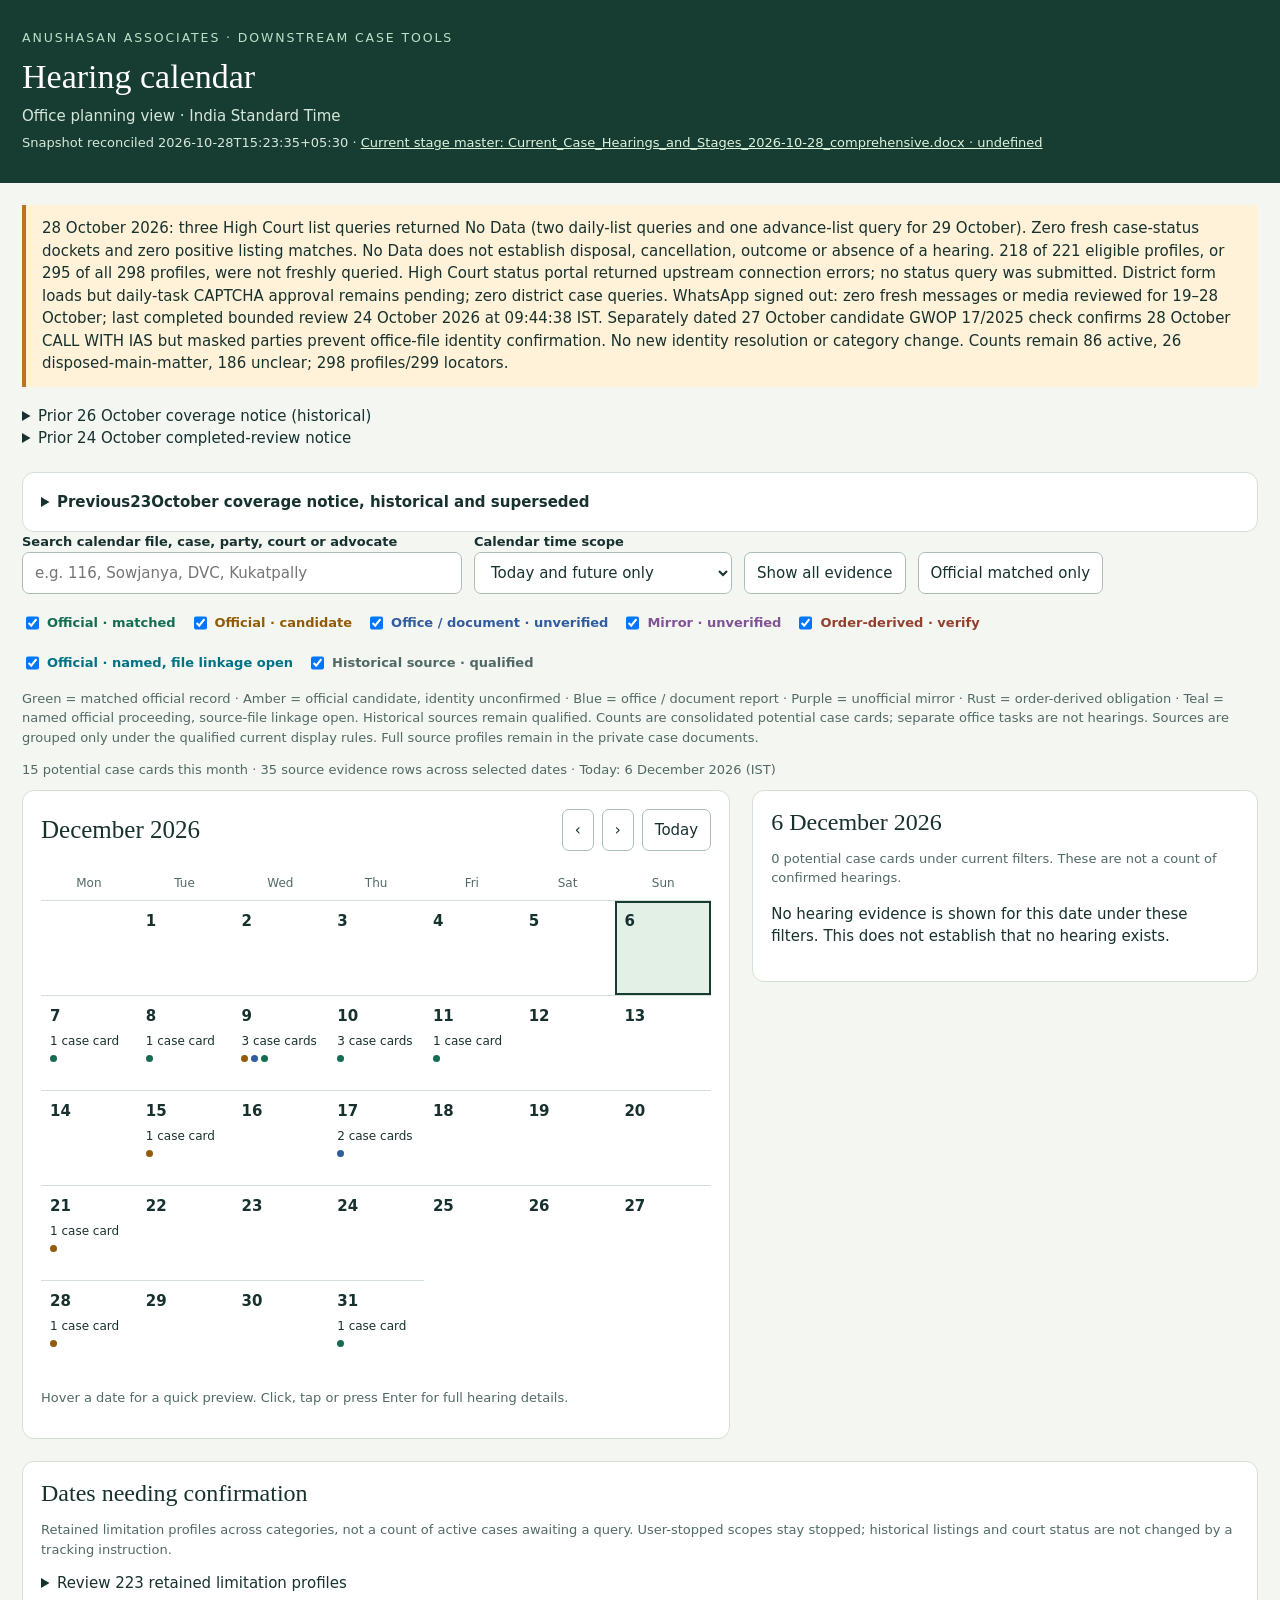
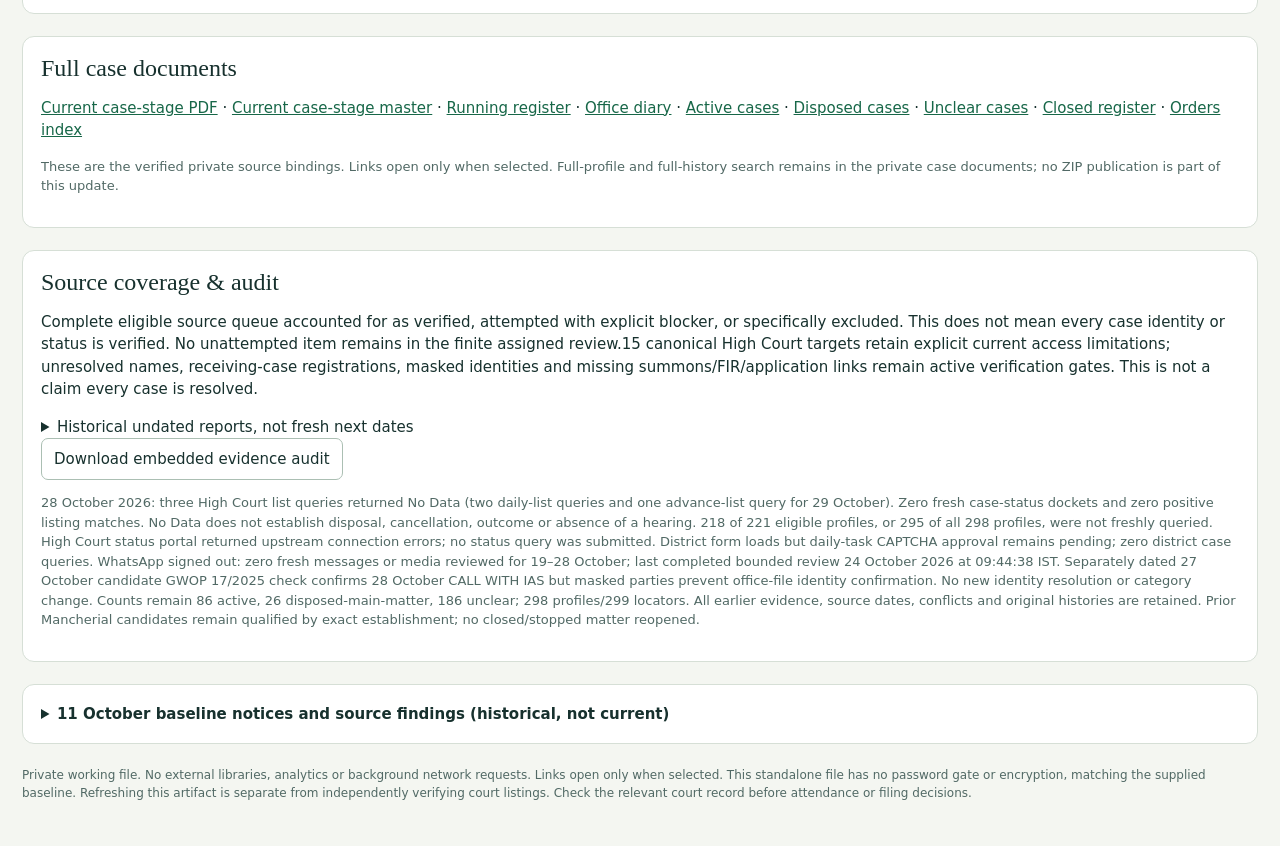
==== Hearing_Calendar_Dashboard.html @ 8695462d "Replace contents with Hearing_Dashboard_Source_2026-10-28_comprehensive_latest_part01-of-06.zip, Hea" ====
<!doctype html><html lang="en"><head><meta charset="utf-8"><meta name="viewport" content="width=device-width,initial-scale=1"><meta http-equiv="Content-Security-Policy" content="default-src 'none'; style-src 'unsafe-inline'; script-src 'unsafe-inline'; img-src data:; connect-src 'none'; base-uri 'none'; form-action 'none'"><title>Hearing calendar · Anushasan Associates</title><style>
:root{color-scheme:light;--ink:#17312e;--muted:#516965;--paper:#f4f6f1;--line:#d6dfd6;--official:#146d52;--candidate:#935b08;--office:#315ca0;--mirror:#805395}*{box-sizing:border-box}body{margin:0;background:var(--paper);color:var(--ink);font:15px/1.5 system-ui,sans-serif}header{padding:26px max(22px,calc((100vw - 1360px)/2));background:#173c32;color:#fff}header small{letter-spacing:.15em;text-transform:uppercase;color:#bce1ca}h1{font:500 34px/1.2 Georgia,serif;margin:8px 0}header p{margin:5px 0;color:#d6e8dc}main{max-width:1404px;margin:auto;padding:22px}a{color:#176748}header a{color:#dcf4de}button,input,select{font:inherit;min-height:42px;border:1px solid #abbfb3;border-radius:7px;background:#fff;color:var(--ink);padding:8px 12px}button{cursor:pointer}button:hover{background:#e8f0e8}button:focus-visible,input:focus-visible,select:focus-visible{outline:3px solid #bd7300;outline-offset:2px}.notice{background:#fff2d9;border-left:4px solid #b7761e;padding:12px 16px;margin-bottom:18px}.toolbar{display:flex;gap:12px;align-items:end;flex-wrap:wrap;margin-bottom:16px}label{display:block;font-size:13px;font-weight:600}input[type=search]{width:min(440px,90vw)}.checks{display:flex;gap:14px;flex-wrap:wrap;margin:12px 0}.checks label{display:flex;align-items:center;gap:5px}.checks input{min-height:20px}.badge{display:inline-block;border-radius:4px;font-size:11px;font-weight:700;padding:2px 6px;background:#edf1ed;color:var(--muted)}.official{color:var(--official)}.candidate{color:var(--candidate)}.office{color:var(--office)}.mirror{color:var(--mirror)}.order{color:#93412e}.named{color:#007285}.layout{display:grid;grid-template-columns:minmax(0,1.4fr) minmax(320px,1fr);gap:22px;align-items:start}.calendar,.details,.listpanel{background:#fff;border:1px solid var(--line);border-radius:12px;padding:18px}.monthnav{display:flex;gap:8px;align-items:center;margin-bottom:15px}.monthnav h2{font:500 25px Georgia,serif;margin:0;flex:1}.week,.grid{display:grid;grid-template-columns:repeat(7,minmax(0,1fr))}.week span{text-align:center;color:var(--muted);font-size:12px;padding:8px}.day{border:0;border-top:1px solid var(--line);border-radius:0;min-height:95px;text-align:left;padding:9px;display:flex;flex-direction:column;gap:5px;align-items:start;position:relative}.day .count{font-size:12px}.day.today{box-shadow:inset 0 0 0 2px #173c32}.day.selected{background:#e2f0e6}.dots{display:flex;gap:3px}.dot{width:7px;height:7px;border-radius:50%;background:currentColor}.empty{border-top:1px solid var(--line)}.hint,.muted{color:var(--muted);font-size:13px}.event{border-top:1px solid var(--line);padding:16px 0;overflow-wrap:anywhere}.event h3{font-size:16px;margin:6px 0}.event p{margin:5px 0}.event dl{margin:8px 0;font-size:13px}.event dt{font-weight:700;margin-top:8px}.event dd{margin-left:0}.event details{font-size:12px;margin-top:8px}.event .warning{color:#875215;font-size:12px}.details h2,.listpanel h2{font:500 24px Georgia,serif;margin:0 0 7px}.summary{margin:10px 0;color:var(--muted);font-size:13px}.listpanel{margin-top:22px}.results{display:grid;grid-template-columns:repeat(auto-fit,minmax(270px,1fr));gap:18px}.result{border-top:1px solid var(--line);padding:12px 0;overflow-wrap:anywhere}.result h3{font-size:15px;margin:0 0 5px}footer{color:var(--muted);font-size:12px;margin:22px 0}#tooltip{position:fixed;z-index:100;background:#183d34;color:white;max-width:min(380px,90vw);padding:12px 15px;border-radius:8px;box-shadow:0 6px 24px #0003;font-size:13px;pointer-events:none}#tooltip strong{display:block;margin-bottom:5px}#tooltip p{margin:5px 0}.tabrow{display:flex;gap:10px;margin:18px 0}.tabrow button[aria-pressed=true]{background:#173c32;color:white} [hidden]{display:none!important}@media(max-width:850px){.layout{grid-template-columns:1fr}.details{min-height:130px}}@media(max-width:480px){main{padding:12px}header{padding:20px}.calendar{padding:10px}.monthnav{flex-wrap:wrap}.monthnav h2{font-size:22px;min-width:130px}.day{min-height:76px;padding:7px 4px}.day .count{font-size:10px}h1{font-size:28px}.toolbar>*{max-width:100%}}@media print{button,.toolbar,.checks,.tabrow{display:none}.layout{display:block}#tooltip{display:none}header{color:#000;background:#fff}.details{break-inside:avoid}}

.raw-record{white-space:pre-wrap;overflow-wrap:anywhere;font:12px/1.5 ui-monospace,monospace}.task-heading{margin-top:22px!important}.office-task{border-left:3px solid #315ca0;padding-left:12px}.historical_source{color:#516965}details.listpanel>summary{cursor:pointer;font-weight:600}</style></head><body><header><small>Anushasan Associates · downstream case tools</small><h1>Hearing calendar</h1><p>Office planning view · India Standard Time</p><p style="font-size:13px">Snapshot reconciled <span id="generated"></span> · <a id="masterStatus" href="https://docs.google.com/document/d/12gLPzC3YhW_jkAGLErHB6H-xlUi0un9g/edit?usp=drivesdk&ouid=114145581713538354167&rtpof=true&sd=true" target="_blank" rel="noopener"></a></p></header><main><div class="notice">28 October 2026: three High Court list queries returned No Data (two daily-list queries and one advance-list query for 29 October). Zero fresh case-status dockets and zero positive listing matches. No Data does not establish disposal, cancellation, outcome or absence of a hearing. 218 of 221 eligible profiles, or 295 of all 298 profiles, were not freshly queried. High Court status portal returned upstream connection errors; no status query was submitted. District form loads but daily-task CAPTCHA approval remains pending; zero district case queries. WhatsApp signed out: zero fresh messages or media reviewed for 19–28 October; last completed bounded review 24 October 2026 at 09:44:38 IST. Separately dated 27 October candidate GWOP 17/2025 check confirms 28 October CALL WITH IAS but masked parties prevent office-file identity confirmation. No new identity resolution or category change. Counts remain 86 active, 26 disposed-main-matter, 186 unclear; 298 profiles/299 locators.</div><details><summary>Prior 26 October coverage notice (historical)</summary><div class="notice">26 October 2026: three exact High Court daily cause-list profile queries; one matched listing (File 290, WP 14632/2025, Court No. 6, Serial 53, after adjourned motion list) and two No Data responses (Files 276/277). Zero fresh case-status dockets; No Data does not establish disposal or no future listing. 218 of 221 eligible profiles, or 295 of all 298 profiles, were not freshly queried. District search loaded but CAPTCHA approval is pending; zero district case queries. WhatsApp signed out: zero fresh messages or attachments reviewed for 17–26 October; last completed review 24 October 2026, 09:44:38 IST, with source UI timezone unverified. Two separately dated 25 October district findings imported: File 48 next 17 November FOR ARGUMENTS; File 108 next 2 November CALL WITH MPs, masked candidate association and conflicting office purpose preserved. Counts remain 86 active, 26 disposed-main-matter and 186 unclear / 298 profiles / 299 locators, plus OS 640/2026 separately unassigned. No new disposal or reclassification.</div></details><details><summary>Prior 24 October completed-review notice</summary><div class="notice"><strong>Latest bounded refresh: 24 October 2026, 09:44:38 IST.</strong> Both WhatsApp groups were reviewed for 15–24 October, including 30 images, one GIF and a two-page PDF. Source UI timestamps remain unverified; the review time is IST. Twenty-five High Court dockets were freshly checked, touching 27 source profiles; 271 of 298 profiles were not freshly checked. District and Andhra Pradesh access failed. Counts remain 86 active, 26 disposed-main-matter and 186 unclear register profiles, plus one unassigned office-reported proceeding. Prior24–25October calendar notes are historical; today26October includes one freshly matched daily-list entry plus retained qualified potential sources. Downloaded copies do not update themselves.</div></details><details class="listpanel"><summary>Previous23October coverage notice, historical and superseded</summary><div class="notice"><strong>Latest bounded refresh: 23 October 2026.</strong> 23 October 2026: eight official docket queries succeeded across five source profiles: six matched dockets and two name-conflict candidates. All eight retained 23 October listings are unchanged. Of 221 eligible tracking profiles, 5 were freshly queried and 216 were not. The separate 01:06 IST direct check of File 108 is imported evidence: MC121/2023 now lists 2 November 2026, CALL WITH MPs; masked court parties do not resolve the office identity. No category changes: 86 active, 26 disposed and 186 unclear across 298 profiles / 299 locators. 23 October 2026: WhatsApp was signed out at 07:06 IST. Neither authorized group could be reviewed across 14–23 October: zero fresh texts, images or PDFs. No silence, overlap or no-change conclusion is certified. Working diary unchanged. Last complete review: 18 October 2026 at 17:19:24 IST; 20 October partial review retained 20 of 25 images and 2 PDFs, with five 17 October album images unavailable. Source UI timezone remains unverified. Today: eight docket proceedings, with two candidate identities, plus any separately labeled office tasks. No24October listing was found in retained sources; absence does not establish no hearing. Downloaded copies do not update themselves.</div></details><div class="toolbar"><div><label for="search">Search calendar file, case, party, court or advocate</label><input id="search" type="search" placeholder="e.g. 116, Sowjanya, DVC, Kukatpally"></div><div><label for="scope">Calendar time scope</label><select id="scope"><option value="future">Today and future only</option><option value="all">Include past snapshot dates</option></select></div><button id="all">Show all evidence</button><button id="verified">Official matched only</button></div>
<div class="checks" id="checks"></div><p class="hint">Green = matched official record · Amber = official candidate, identity unconfirmed · Blue = office / document report · Purple = unofficial mirror · Rust = order-derived obligation · Teal = named official proceeding, source-file linkage open. Historical sources remain qualified. Counts are consolidated potential case cards; separate office tasks are not hearings. Sources are grouped only under the qualified current display rules. Full source profiles remain in the private case documents.</p>
<div class="summary" id="summary" aria-live="polite"></div>
<div class="layout"><section class="calendar" aria-label="Hearing month calendar"><div class="monthnav"><h2 id="month"></h2><button id="prev" aria-label="Previous month">‹</button><button id="next" aria-label="Next month">›</button><button id="today">Today</button></div><div class="week" aria-hidden="true"><span>Mon</span><span>Tue</span><span>Wed</span><span>Thu</span><span>Fri</span><span>Sat</span><span>Sun</span></div><div class="grid" id="grid"></div><p class="hint">Hover a date for a quick preview. Click, tap or press Enter for full hearing details.</p></section><section class="details" id="details" aria-live="polite"></section></div>
<section class="listpanel"><h2>Dates needing confirmation</h2><p class="hint">Retained limitation profiles across categories, not a count of active cases awaiting a query. User-stopped scopes stay stopped; historical listings and court status are not changed by a tracking instruction.</p><details><summary id="unresolvedSummary"></summary><div class="results" id="unresolved"></div></details></section><section class="listpanel"><h2>Full case documents</h2><p><a href="https://drive.google.com/file/d/1ET99ica5RYVhZOXWv3D7YHo9pROYxOAk/view" target="_blank" rel="noopener noreferrer">Current case-stage PDF</a> · <a href="https://drive.google.com/file/d/1KIsx-esN5L_P4JXZj9InT4WDfApkwZvB/view" target="_blank" rel="noopener noreferrer">Current case-stage master</a> · <a href="https://drive.google.com/file/d/199eR1h0RY1TMqI-SAPXkW9bQ6CRDrpUp/view" target="_blank" rel="noopener noreferrer">Running register</a> · <a href="https://docs.google.com/document/d/1D7lDO33jWv_pR8x2A3Eg_8NFdSDT0nnd/edit?usp=drivesdk&amp;ouid=114145581713538354167&amp;rtpof=true&amp;sd=true" target="_blank" rel="noopener noreferrer">Office diary</a> · <a href="https://drive.google.com/file/d/1pBBQl5RJcLZqfVnL9_baOc22gJYMPVqu/view" target="_blank" rel="noopener noreferrer">Active cases</a> · <a href="https://drive.google.com/file/d/1UiCyI06VtK-hYQim2q5dyuUiPJzoeGBf/view" target="_blank" rel="noopener noreferrer">Disposed cases</a> · <a href="https://drive.google.com/file/d/1SF0HF6jc0kvZV3wvQRK7ZZNMiQCao4UB/view" target="_blank" rel="noopener noreferrer">Unclear cases</a> · <a href="https://drive.google.com/file/d/1BruuKPpHyigORpOwJnBhBwAtmg58nrzG/view" target="_blank" rel="noopener noreferrer">Closed register</a> · <a href="https://docs.google.com/document/d/1bLJgJUxeLFw9Qlv18-vo5wT8lNRYNc9t/edit" target="_blank" rel="noopener noreferrer">Orders index</a></p><p class="hint">These are the verified private source bindings. Links open only when selected. Full-profile and full-history search remains in the private case documents; no ZIP publication is part of this update.</p></section><section class="listpanel"><h2>Source coverage &amp; audit</h2><p id="coverage"></p><details><summary>Historical undated reports, not fresh next dates</summary><div id="undatedReports"></div></details><button id="audit">Download embedded evidence audit</button><p class="hint" id="additionalAudit"></p></section><details class="listpanel"><summary>11 October baseline notices and source findings (historical, not current)</summary><p class="notice">Everything inside this section is retained 11 October baseline material. Its category counts, source links, status statements and future dates are historical. Use the current notice and source bindings above for this refresh.</p>
<div class="notice"><strong>Manual reconciliation: 11 October 2026.</strong> Recovered WhatsApp review covers 2–11 October through separate partial-day checkpoints: 30 legal or office-context records, 27 images and all 46 PDF pages. All 35 tentative diary records are attributed; pencil marks do not establish attendance. 17 distinct CNRs and 17 source profiles were checked across the 11 October batches; 281 of 298 profiles were not freshly queried. File 251, CC 454/2025, is newly identified, with 12 October APPEARANCE OF ACCUSED. File 150’s official portal remains stale at 9 October while office evidence reports 14 October. File 273’s official 5 November EX-PARTE EVIDENCE conflicts with office 16 October Orders/Judgment. The masked file 230 candidate’s 9 December date remains separate from office 14 October. File 146 retains the official counter-forfeiture direction. No granted transfer, stay or closure is inferred from pleadings. The bundle is TRCMP 339/2026 despite filename 331. Current categories: 79 active, 22 disposed-main-matter and 197 unclear/follow-up. File 251 is newly identified from the named official record. Counts represent source evidence, not unique hearings. Downloaded copies do not update themselves.</div><details><summary>Earlier 11 October snapshot notice (historical)</summary><div class="notice"><strong>Latest refresh: 11 October 2026.</strong> 11 October 2026: seven live official case checks returned case records (files73B,176,278,288,81,270,237); no new file identity established by these seven checks. Four Monday candidate listings remain12October. October10 findings for129,134,194 integrated separately. File134 named-main-disposal linkage resolved from October10 official evidence; full profile moves to disposed category. WhatsApp is logged out; no fresh diary coverage. Current categories: 78 active, 22 disposed-main-matter and 198 unclear/follow-up; 298 source profiles, 299 file locators. Downloaded copies do not update themselves.</div></details><details><summary>Prior dated refresh notice</summary><div class="notice"><strong>Latest refresh: 10 October 2026.</strong> WhatsApp was checked in the cloud browser on 10 October 2026 at 08:01:45 IST and showed Scan to log in. Zero messages or media reviewed from either group in the 1–10 October window; no overlap or silence confirmed. Working diary preserved. Six official proceeding records were retrieved between 08:02 and 08:05 IST for source profiles 176, 278, 73B, 288, 81 and 270. TRCMP 339/2026 was separately attempted twice and blocked by Invalid CAPTCHA; no official result obtained. Six of 298 profiles checked; 292 unqueried. No new identity resolution or classification change. DVC 26/2026 update comes from the independently verified 9 October 20:04 IST check, not a fresh 10 October check. All six retrieved proceedings retain candidate qualification for their office-file links. Dated additions: October 9 evening official DVC 26/2026 next date 3 December 2026, FILING COUNTER; separately documented TRCMP 339/2026 on October 16, not officially confirmed and without a firm office-file locator. All 268 preceding calendar evidence entries, all 298 profiles / 299 file locators, 30 saved office reconciliation rows, undated reports and source identity qualifications are retained. Old October 9 DVC next-date entries are superseded and historical. Earlier dated coverage is retained in the audit and historical notice below. <strong>Current stage master: published and readback verified.</strong> This dated snapshot is not a live feed. Downloaded copies do not update themselves.</div></details><details class="historical-notices"><summary>Earlier dated snapshot notices (historical context)</summary><div class="notice"><strong>Latest refresh: 9 October 2026.</strong> 9 October2026 morning review. WhatsApp cloud session loaded to Scan to log in at06:59 IST; zero messages or media reviewed from either group for bounded30 September–9 October window. No overlap or silence verified. Last complete main checkpoint3 October07:13:19IST, CA3 October07:13:04IST. Later partial/document-reported evidence retained as dated sources; no fresh continuous coverage. Run-day coverage unavailable, never full-day. All existing outside-window limitations preserved, no backfill. Authoritative diary remains unchanged. Seven imminent source profiles/7 CNR proceedings freshly read today: five named matched proceedings (including stale appeal), two candidate register links;291 of298 profiles not freshly queried today. No identity reclassification, register transfer, or whole-file closure. Three separate October8 official research attempts covering4 profiles integrated with original timestamps, not counted as today&#x27;s fresh checks. Eight potential today commitments comprise five current official/candidate Oct9 dates, two unresolved office-date conflicts, and separate12:30IST commission. No Oct10 saved evidence entry; not proof no hearing.<br><br><strong>9 October: eight potential commitments across all evidence.</strong> Additional File 73B commission at 12:30 IST; PW1/RW1 conflict, exact venue and attending advocate require confirmation. Provisional File 42 remains. <strong>This is not eight verified official hearings.</strong> The commission and 17 other document-reported dates appear under <strong>Show all evidence</strong> or the office filter.<br><br><strong>Private dated snapshot, not a live court feed.</strong> WhatsApp was logged out on 8 October 2026 at 07:22 IST: zero fresh messages or overlapping media reviewed for the 29 September–8 October window. Last complete checkpoints remain 3 October 07:13:19 IST (main) and 07:13:04 IST (CA); qualified 4/5 October partial observations remain dated evidence. All 298 firm profiles / 299 file locators, 30 saved office diary rows, and prior evidence are preserved. Dated 7 October research adds official File 16A, candidate File 176, refreshed candidate File 42 and DVC File 268, and a separately named FCOP 280/2025 whose register linkage remains open. Fresh 8 October check: SC.POCSO 251/2025 only, at 07:24:52 IST; 8 October FURTHER EVIDENCE remained displayed. File 259 was only partly checked: the separate 252/2025 query was blocked at 07:27:14 IST, with no fresh record read and its 7 October evidence retained. The other 297 of 298 profiles were not freshly queried. No hearing outcome is inferred. Select <strong>Show all evidence</strong> to include candidates, office, mirror and named/file-linkage-open dates. A downloaded copy does not update itself. Document supplement independently read 8 October 2026 at 10:41 IST: 20 reports retained, comprising 18 dated office-evidence entries and 2 reports with no established next date. These reports do not establish fresh WhatsApp coverage or fresh court verification. Earlier official records, all 241 preceding calendar events, all 298 profiles / 299 file locators, and source identity qualifications remain unchanged. 9 October now has eight potential commitments, including the additional File 73B commission at 12:30 IST and retained provisional File 42; this is not eight verified official hearings.</div></details>
<section class="listpanel" id="manual-reconciliation"><h2>11 October source reconciliation</h2><p>Recovered WhatsApp review covers 2–11 October through separate partial-day checkpoints: 30 legal or office-context records, 27 images and all 46 PDF pages. All 35 tentative diary records are attributed; pencil marks do not establish attendance. 17 distinct CNRs and 17 source profiles were checked across the 11 October batches; 281 of 298 profiles were not freshly queried. File 251, CC 454/2025, is newly identified, with 12 October APPEARANCE OF ACCUSED. File 150’s official portal remains stale at 9 October while office evidence reports 14 October. File 273’s official 5 November EX-PARTE EVIDENCE conflicts with office 16 October Orders/Judgment. The masked file 230 candidate’s 9 December date remains separate from office 14 October. File 146 retains the official counter-forfeiture direction. No granted transfer, stay or closure is inferred from pleadings. The bundle is TRCMP 339/2026 despite filename 331.</p><details><summary>Five later official candidate checks</summary><div class="results"><article class="result"><span class="badge">Official candidate · identity unresolved</span><h3>File 108 · TSFC070010032023</h3><p>MC 121/2023; Family Courts, Rangareddy; 1-Family Court Judge. Next 2026-10-14; CALL WITH MPs. Three petitioners and one respondent masked, including cause title. No numbered IA, orders or detailed business links exposed. Office Principal Family Court versus AFC venue wording remains separately qualified. No new identity proof.</p><p class="hint">Checked 2026-10-11T11:55+05:30; official-record data with unresolved source-file identity.</p></article><article class="result"><span class="badge">Official candidate · identity unresolved</span><h3>File 177 · TSRA440003472025</h3><p>F.C.O.P 158/2025; ADJ-cum-Family Courts, Kukatpally; 2-VI Additional District and Sessions Judge, RangaReddy District at Kukatpally. Next 2026-10-14; CALL WITH IAS. One petitioner and one respondent masked, including cause title. No numbered IA/order or detailed business link exposed. Prior different-party Medchal CNR TSMM090002792025 remains excluded. GWOP 17/2025 file 178 not queried.</p><p class="hint">Checked 2026-10-11T11:55+05:30; official-record data with unresolved source-file identity.</p></article><article class="result"><span class="badge">Official candidate · identity unresolved</span><h3>File 284 · TSFC100013442026</h3><p>MC 219/2026; Integrated Family Court, Hyderabad - CCC; 5-II ADDITIONAL FAMILY COURT. Next 2026-10-15; FOR APPEARANCE. Three petitioners and one respondent masked, including cause title. No numbered IA, orders or detailed business links exposed. Office-supplied MC219/2026 and II AFC venue remain provisional linkage; earlier Kukatpally venue conflict retained. Physical hall not verified.</p><p class="hint">Checked 2026-10-11T11:56+05:30; official-record data with unresolved source-file identity.</p></article><article class="result"><span class="badge">Official candidate · identity unresolved</span><h3>File 144 · TSFC100013652024</h3><p>OP 959/2024; Integrated Family Court, Hyderabad - CCC; 1-PRINCIPAL FAMILY COURT. Candidate decision 2024-07-30; Uncontested--ALLOWED.. One petitioner and one respondent masked, including cause title. Order not uploaded by concerned court. No numbered IA panel or business link. First live official corroboration in this rotation of prior mirror candidate disposal; parties not linked to source file. Do not reclassify file as disposed on this evidence alone.</p><p class="hint">Checked 2026-10-11T11:57+05:30; official-record data with unresolved source-file identity.</p></article><article class="result"><span class="badge">Official candidate · identity unresolved</span><h3>File 147 · TSFC100009892024</h3><p>OP 708/2024; Integrated Family Court, Hyderabad - CCC; 2-I ADDITIONAL FAMILY COURT. Candidate decision 2025-01-23; Uncontested--ALLOWED. One petitioner and one respondent masked, including cause title. Order not uploaded by concerned court. No numbered IA panel or business link. First live official corroboration in this rotation of prior mirror candidate disposal; parties not linked to source file. Do not infer that FOR FILING COMPROMISE history proves compromise terms or an identified source-file disposal.</p><p class="hint">Checked 2026-10-11T11:57+05:30; official-record data with unresolved source-file identity.</p></article></div></details><details><summary>Reviewed messages and procedural source findings</summary><div class="results"><article class="result"><span class="badge">Office / document source</span><h3>C.C. 672/2020</h3><p>MC 107/2026 Durga soujanya vs navaneeth kishore posted on 14/10/2026 for counter</p><p class="hint">Anushasan Associates · Kavitha · 2026-10-03T12:42:00+05:30; normalized source text; office-reported.</p></article><article class="result"><span class="badge">Office / document source</span><h3>FCOP 386/2026 reported (register 386/2024)</h3><p>Fcop 386 of 2026 Hridai kiran vs prashansha posted on 21/10/2026</p><p class="hint">Anushasan Associates · Kavitha · 2026-10-05T11:38:00+05:30; normalized source text; office-reported.</p></article><article class="result"><span class="badge">Office / document source</span><h3>EP140/2026</h3><p>Ep 140 of 2026 margadarsi chit fund vs srinivasa chary filed counter. For enquiry, it is posted to 11.11.2026</p><p class="hint">Anushasan Associates · Sirisha · 2026-10-05T11:45:00+05:30; normalized source text; office-reported.</p></article><article class="result"><span class="badge">Office / document source</span><h3>DVC22/2024</h3><p>DVC22/2024 Lakshmi Soujanya vs Vijay posted16.11.2026 for respondent counter; court directs respondent to appear.</p><p class="hint">Anushasan Associates · Jayaa · 2026-10-05T14:30:00+05:30; normalized source text; office-reported.</p></article><article class="result"><span class="badge">Office / document source</span><h3>CC 7913/2021 reported (register CC 4913/2021)</h3><p>CC7913/21 WPS Saroornagar vs Shiva Shanker posted30/11/2026</p><p class="hint">Anushasan Associates · Roja · 2026-10-06T11:10:00+05:30; normalized source text; office-reported.</p></article><article class="result"><span class="badge">Office / document source</span><h3>FCOP 1531/2021 reported (register 1531/2025)</h3><p>FCOP1531/2021 Laya vs Thirumalaiah posted17/11/2026</p><p class="hint">Anushasan Associates · Roja · 2026-10-06T11:12:00+05:30; normalized source text; office-reported.</p></article><article class="result"><span class="badge">Office / document source</span><h3>OS1696/2025</h3><p>OS1696/2025 posted04/11/2026 for filing counter in IA finally</p><p class="hint">Anushasan Associates · Swaroop · 2026-10-06T11:17:00+05:30; normalized source text; office-reported.</p></article><article class="result"><span class="badge">Office / document source</span><h3>GWOP 1/2024 reported (diary heading 1/2022)</h3><p>Gwop 1 of 2024 Mondaiah vs Sharath.. in this matter Sec63 BSA certificate filed.. Ex P1 to EX P7 marked.. matter posted to 04.11.2026 for Commissioner Report</p><p class="hint">Anushasan Associates · Jayaa · 2026-10-06T12:34:00+05:30; normalized source text; office-reported.</p></article><article class="result"><span class="badge">Office / document source</span><h3>FCOP804/2024</h3><p>FCOP804/2024 posted13/11/2026 for chief and received documents petition uploading online</p><p class="hint">Anushasan Associates · Roja · 2026-10-06T13:20:00+05:30; normalized source text; office-reported.</p></article><article class="result"><span class="badge">Office / document source</span><h3>AS 28/2025 reported (office diary 68/2025)</h3><p>As 28/25 sangamma vs gangamma posted on 7/12/26</p><p class="hint">Anushasan Associates · Roja · 2026-10-06T20:20:00+05:30; normalized source text; office-reported.</p></article><article class="result"><span class="badge">Office / document source</span><h3>FCOP372/2026</h3><p>FCOP372/2026 Uday Kiran vs pravalika posted10/12/2026</p><p class="hint">Anushasan Associates · Kavitha · 2026-10-07T11:03:00+05:30; normalized source text; office-reported.</p></article><article class="result"><span class="badge">Office / document source</span><h3>DVC165/2025</h3><p>DVC165/2025 bhavya vs dhruv posted29/10/2026</p><p class="hint">Anushasan Associates · Sirisha · 2026-10-07T11:19:00+05:30; normalized source text; office-reported.</p></article><article class="result"><span class="badge">Office / document source</span><h3>DVC78/2025</h3><p>DVC78/2025 Durga Soujanya vs navaneeth kishore posted28/10/2026</p><p class="hint">Anushasan Associates · Roja · 2026-10-07T12:38:00+05:30; normalized source text; office-reported.</p></article><article class="result"><span class="badge">Office / document source</span><h3>MVOP9/2026</h3><p>MVOP9/2026 Srikanth vs Sai Kumar posted17/11/2026</p><p class="hint">Anushasan Associates · Roja · 2026-10-07T12:41:00+05:30; normalized source text; office-reported.</p></article><article class="result"><span class="badge">Office / document source</span><h3>FCOP975/2024</h3><p>Fcop 975/2024 Priyanka vs babjee posted on 26/10/2026</p><p class="hint">Anushasan Associates · Roja · 2026-10-07T15:01:00+05:30; normalized source text; office-reported.</p></article><article class="result"><span class="badge">Office / document source</span><h3>SC378/2024</h3><p>Forwarded SC 378 of 24; Forwarded Next date 2-12-26</p><p class="hint">Anushasan Associates · Annapurna · 2026-10-07T18:06:00+05:30; normalized source text; office-reported.</p></article><article class="result"><span class="badge">Office / document source</span><h3>FCOP218/2022</h3><p>Forwarded Sir commission is fixed on 9/10/26 at 12.30pm to record continuation of cross examination of pw1 op218/22 family court from Rama devi advocate commissioner secunderabad</p><p class="hint">Anushasan Associates · Jayaa · 2026-10-07T21:13:00+05:30; normalized source text; office-reported.</p></article><article class="result"><span class="badge">Office / document source</span><h3>WP31477/2018</h3><p>High Court SMS WP31477/2018 C Satyanarayana vs The listed07/10/2026 Court35</p><p class="hint">Anushasan Associates · Roja · 2026-10-06T23:09:00+05:30</p></article><article class="result"><span class="badge">Office / document source</span><h3>SC Spl251,252,253,254/2025</h3><p>Scspl 251, 252,253 and 254/2025 ps Hayatnagar vs Lola Satya Narsimha Rao posted on 16/10/26 for witness LW10, 11 and 12 Today only lw4 examination completed</p><p class="hint">Anushasan Associates · Roja · 2026-10-08T13:05:00+05:30; Message2025, tentative diary2024 and older2026 year variants are preserved. Grouped message does not establish separate official checks of each proceeding.</p></article><article class="result"><span class="badge">Office / document source</span><h3>DVC223/2025</h3><p>DVC223/2025 supraja vs karan Raj posted to 29/10/2026</p><p class="hint">Anushasan Associates · +91 83090 85002 · 2026-10-09T10:38:00+05:30</p></article><article class="result"><span class="badge">Office / document source</span><h3>Crl.A96/2025</h3><p>Crl.A. 96/2025 Naresh vs Vasantha posted 26/10/2026 for both side hg</p><p class="hint">Anushasan Associates · +91 83090 85002 · 2026-10-09T11:10:00+05:30; Earlier office party orientation Vasantha vs Naresh differs; retain both as source-specific wording.</p></article><article class="result"><span class="badge">Office / document source</span><h3>DVC26/2026</h3><p>DVC 26 of 2026 Sirisha vs Anil Reddy posted to 03.12.2026</p><p class="hint">Anushasan Associates · Jayaa · 2026-10-09T11:10:00+05:30; Separate official9October20:04IST record already shows3December FILING COUNTER; this message corroborates the date, without a new official query.</p></article><article class="result"><span class="badge">Office / document source</span><h3>FCOP74/2026 (as written; earlier official74/2022)</h3><p>Fcop74/2026 Gnana bhaskar vs santhosha posted on 30/11/2026</p><p class="hint">Anushasan Associates · Kavitha · 2026-10-09T12:33:00+05:30; File42 earlier official proceeding74/2022 versus this message74/2026 remains a material year conflict. Do not promote the message to a matched official date.</p></article><article class="result"><span class="badge">Office / document source</span><h3>FCOP687/2021</h3><p>FCOP 687 of 2021 Adity vs Parag posted to 16.10.2026</p><p class="hint">Anushasan Associates · Jayaa · 2026-10-09T12:55:00+05:30; Earlier687/2026 office variant retained with2021; no new identity resolution.</p></article><article class="result"><span class="badge">Office / document source</span><h3>CC9874/2021</h3><p>CC/9874/2021 Narayanaguda ps vs baire shiva posted to 14/10/2026 for summons to witness</p><p class="hint">Anushasan Associates · +91 83090 85002 · 2026-10-09T14:54:00+05:30; Register file150 says9871/2021; message and retrieved official candidate say9874/2021. Edited message status retained. No earlier9October hearing outcome is inferred merely from new date.</p></article><article class="result"><span class="badge">Office / document source</span><h3>Mancherial matter (case identifier not supplied)</h3><p>Mancherial matter 12/10/2026</p><p class="hint">( CA Info )Anushasan Associates · Annapurna · 2026-10-05T12:18:00+05:30; Case number, parties and exact court are absent. No link to KVR or another Mancherial proceeding is inferred from location alone.</p></article><article class="result"><span class="badge">Office / document source</span><h3>Crime125/2026 · property-return petition</h3><p>Message reports return-of-property petition SR4655/2026 filed5October2026. No next hearing date, order granting return or complete case identity is supplied.</p><p class="hint">Anushasan Associates · 2026-10-07T12:53:00+05:30</p></article><article class="result"><span class="badge">Office / document source</span><h3>10October office planning call</h3><p>Message at12:31IST called for a same-day office call at18:30. This is historical office coordination, not a court hearing or evidence of attendance.</p><p class="hint">Anushasan Associates · 2026-10-10T12:31:00+05:30</p></article><article class="result"><span class="badge">Office / document source</span><h3>Anil / Sirisha DVC · CA18136</h3><p>CA group source records CA number18136 without year, court, result or next date. Do not treat CA as a criminal appeal or infer copy delivery.</p><p class="hint">( CA Info )Anushasan Associates · 2026-10-08T13:06:00+05:30</p></article><article class="result"><span class="badge">Office / document source</span><h3>OS/0000155/2025</h3><p>Present, posted to 30.11.2026.</p><p class="hint">2026-10-05 11:54 IST</p></article><article class="result"><span class="badge">Office / document source</span><h3>O.S./0000335/2026</h3><p>Case called out. Smt. AV Advocate filed vakalath for defendant along with application U/o 9 Rule 7 for defendant and prayed to set aside ex-parte order against her. Heard. Perused. Hence in the interest of the justice, the application is hereby allowed. Counsel for defendant filed application U/Sec.151 of CPC along with written statement. Heard, perused. Hence in the interest of the justice, the application is hereby allowed. The Written statement of defendant is taken on record. For compliance of Sec. 89 CPC / Issues. Call on 03-11-2026.</p><p class="hint">2026-10-06 18:22 IST</p></article><article class="result"><span class="badge">Office / document source</span><h3>Historical diary page 281 reread</h3><p>Earlier reading: Swaroop. Dated visual reread: Roja / Swaroop. Page-level annotation only,not a blanket case assignment.</p><p class="hint">Source Attachment87 page-header annotation and B.5 page-header note; old and new readings retained.</p></article><article class="result"><span class="badge">Office / document source</span><h3>Historical diary page 282 reread</h3><p>Earlier reading: Swaroop [other mark clipped]. Dated visual reread: Anu [best reading; underlined] / Swaroop. Do not expand Anu to a full identity or apply it to all case rows.</p><p class="hint">Source Attachment88 page-header annotation and B.5 page-header note; old and new readings retained.</p></article><article class="result"><span class="badge">Office / document source</span><h3>Historical diary page 282 reread</h3><p>Earlier reading: Roja / Priya [pencil uncertain]. Dated visual reread: Roja / Jaya [best current reading]. Preserve Priya as earlier uncertain reading; a dated visual reread correction is warranted. Neither mark proves attendance.</p><p class="hint">Source Attachment88 row6; ID36 source assignment history; B.5 historical assignment; old and new readings retained.</p></article><article class="result"><span class="badge">Office / document source</span><h3>Historical diary page 280 reread</h3><p>Earlier reading: Kapil [uncertain]. Dated visual reread: Kapish [best current reading]. Both readings retained; same uncertainty also noted on new page287. Not proof of attendance.</p><p class="hint">Source Attachment86; CrlA258 stableID11; historical assignment note; old and new readings retained.</p></article><article class="result"><span class="badge">Official candidate · current office date unconfirmed</span><h3>File150 · official portal still stale</h3><p>Exact official record retrieved. Next Hearing09Oct2026, Date Not Updated; FURTHER EVIDENCE. No09Octbusiness row; latest30Sep -&gt;09Oct. WhatsApp09Oct14:54IST edited message reports14Oct2026 summons to witness; office date remains unconfirmed by stale official portal. Running register9871/2021 versus9874 discrepancy preserved; not a resolved file-identity match.</p><p class="hint">Official query CNR TSHM010103942021 at 2026-10-11T15:33:03+05:30</p></article><article class="result"><span class="badge">Official matched · office date conflict</span><h3>File273 · OS469/2026 conflicting dates</h3><p>Next05Nov2026 EX-PARTE EVIDENCE. Latest29Sep business: P.O. is on Training, call on05-11-2026. Fresh10Oct tentative office diary p289 lists16Oct Orders. Direct date/purpose conflict retained; do not silently supersede either.</p><p class="hint">Official query CNR TSMM130024022026 at 2026-10-11T15:34:19+05:30. Verified file273; separate file250 remains candidate.</p></article><article class="result"><span class="badge">Official matched · named proceeding</span><h3>File251 · CC454/2025 official identification</h3><p>Next12Oct2026 APPEARANCE OF ACCUSED. History16Apr2026 -&gt;12Oct2026 APPEARANCE OF ACCUSED;24Dec2025 -&gt;16Apr2026 FOR ENGAGING ADVOCATE;16Sep2025 -&gt;24Dec2025 FOR ENGAGING ADVOCATE;3Jul2025 -&gt;16Sep2025 FOR ENGAGING ADVOCATE. Case/year/parties/court and prior16Apr match freshdiaryp285. Advocate not stated on portal. Diary pencilSirisha remains qualified assignment, not actualattendee.</p><p class="hint">CNR TSRA380008542025; official check 2026-10-11T15:35:40+05:30. Existing file251 retained.</p></article><article class="result"><span class="badge">Official matched · procedural warning</span><h3>File146 · CC.NI146/2025 summons/counter direction</h3><p>Next14Oct2026 CALL WITH MPs. Filing34340/2023 dated29Aug2023. Registration146/2025 still dated29Aug2023; conversion17Feb2025. Petitioner advocateVaniDida. Latest16Sep2026 business below. Business as displayed: Complainant is absent. Represented. 256 is filed and allowed. Accused is absent. Represented. 317 is filed and allowed. Petition U/Sec 254 Cr.PC. is filed by complainant counsel along with document and other side copy is retained in file. Accused is directed to appear and receive the copy fails which counter shall be forfeited. Cr.MP. is pending. Call on 14-10-2026</p><p class="hint">Official check 2026-10-11T15:38:57+05:30; current14October confirmed. Office RDP wording retained separately.</p></article><article class="result"><span class="badge">Official candidate · identity unresolved</span><h3>File230 · FCOP369/2026 date/purpose conflict</h3><p>Filing510/2026 and registration369/2026 dated1Sep2026; firsthearing1Oct2026. Next9Dec2026 FOR APPEARANCE; advocateKRISHNAVENIK. History1Oct -&gt;9DecFORAPPEARANCE; summons1Oct. Exactnumberyearvenue candidate persists but namedparty link to ApoorvaBhoomi/TejeswarReddy notproved. Office14Oct counter in setaside remains separate conflicting office lead, not overruled by maskedcandidate.</p><p class="hint">Official masked candidate checked 2026-10-11T15:40:12+05:30; office14October counter in set-aside remains separate.</p></article><article class="result"><span class="badge">Office / document source</span><h3>TRCMP 339/2026 · filename discrepancy retained</h3><p>The 46-page bundle headings on pages 1, 2 and 46 visually read 339/2026, despite the filename/OCR 331. It is a transfer civil miscellaneous petition. The papers seek transfer/stay of FCOP 280/2025; no operative transfer/stay order or next hearing date is established by this PDF.</p><p class="hint">Related DVC26/2026 remains separate; FCOP1039/2024 petition is annexed with filing03July2024. The asserted22July2025 default dismissal is a pleading claim only. No verified disposal follows. File189 linkage retains spelling/court cautions.</p></article></div></details><details><summary>All 35 diary source rows, including qualified and no-date items</summary><div class="results"><article class="result"><span class="badge">Office / document source</span><h3>CC 454/25</h3><p>Page 285, 2026-10-12; PS Vanasthalipuram vs Laxmaiah &amp; others; court VII AJMF / H’Nagar; purpose [not stated]. No earlier baseline A.2 identity found for CC454/2025; source court abbreviation is retained without expansion.</p><p class="hint">Source diary_p285_1; tentative office schedule. Pencil mark: Sirisha. No attendance inferred.</p></article><article class="result"><span class="badge">Office / document source</span><h3>GWOP 67/26</h3><p>Page 285, 2026-10-12; Kishore vs Siri priya; court I AFC / LB; purpose [not stated]. First party appears only as Kishore here; baseline identifies Anadhani Kishore.</p><p class="hint">Source diary_p285_2; tentative office schedule. Pencil mark: Roja Mam. No attendance inferred.</p></article><article class="result"><span class="badge">Office / document source</span><h3>FCOP 218/22; MC 36/22; GWOP 32/24</h3><p>Page 285, 2026-10-12; Sunitha vs Jitender; court PFC / Sec.; purpose [not stated]. GWOP32/24 is written on the second line in the parties area as a connected case. Pencil Jitender matches a party name; role as attending advocate is not established.</p><p class="hint">Source diary_p285_3; tentative office schedule. Pencil mark: Jitender. No attendance inferred.</p></article><article class="result"><span class="badge">Office / document source</span><h3>DVC SR 1548/26</h3><p>Page 285, 2026-10-12; Apoorva vs Thejeswar; court LB; purpose [not stated]. Specific court is blank; LB is the only location written.</p><p class="hint">Source diary_p285_4; tentative office schedule. Pencil mark: Roja Mam. No attendance inferred.</p></article><article class="result"><span class="badge">Office / document source</span><h3>FCOP 1471/23; MC 7/23</h3><p>Page 285, 2026-10-12; Vikas vs Darunya; court IV ADJ / LB; purpose [not stated]. Next-date annotation 12/11 interpreted 2026-11-12. Red 12/11 is the one genuine date annotation in the Next Date column. Interpreted as 12 November 2026 in context, which agrees with baseline; the page itself is 12 October. Retain both source facts; do not represent 12 October as an unqualified active hearing. No outcome is written.</p><p class="hint">Source diary_p285_5; tentative office schedule. Pencil mark: [not stated]. No attendance inferred.</p></article><article class="result"><span class="badge">Office / document source</span><h3>CC NI 5/26; CC NI 6/26</h3><p>Page 285, 2026-10-12; KVR Enterprizes; court PJCJ / Manchiryal; purpose [not stated]. No opposing party or purpose written. Source spelling Enterprizes retained.</p><p class="hint">Source diary_p285_6; tentative office schedule. Pencil mark: Mallesh. No attendance inferred.</p></article><article class="result"><span class="badge">Office / document source</span><h3>WP 1970/23</h3><p>Page 285, 2026-10-12; P Ramprasad &amp; 3 others vs The state of Telangana; court HC; purpose [not stated]. No earlier baseline A.2 identity found. Number reads 1970/23 on enlarged crop; exact High Court, judge and courtroom not written.</p><p class="hint">Source diary_p285_7; tentative office schedule. Pencil mark: Swaroop Sir. No attendance inferred.</p></article><article class="result"><span class="badge">Office / document source</span><h3>CC 1634/24</h3><p>Page 285, 2026-10-12; WPS Uppal vs Purna chander; court VI JMF / Medi pally; purpose [not stated]. Pencil Purna matches the party name; do not certify this as advocate identity. Anu mam is not expanded to a full name.</p><p class="hint">Source diary_p285_8; tentative office schedule. Pencil mark: Purna / Anu mam [small trailing mark unclear]. No attendance inferred.</p></article><article class="result"><span class="badge">Office / document source</span><h3>CC 605/26</h3><p>Page 286, 2026-10-13; PS Balanagar vs P. Venkatamma; court XIII AJFC / KP; purpose [not stated]. Court abbreviation visibly appears AJFC, not silently normalized to AJMFC.</p><p class="hint">Source diary_p286_1; tentative office schedule. Pencil mark: Roja Mam. No attendance inferred.</p></article><article class="result"><span class="badge">Office / document source</span><h3>GWOP 27/22</h3><p>Page 286, 2026-10-13; Praveen Reddy vs Sri vidya; court III ADJ / KP; purpose [not stated]. Baseline stable ID74 is GWOP17/2022; same parties/date/court and earlier message already wrote 27/2022. Preserve 27 versus 17 conflict, no duplicate case.</p><p class="hint">Source diary_p286_2; tentative office schedule. Pencil mark: Roja Mam. No attendance inferred.</p></article><article class="result"><span class="badge">Office / document source</span><h3>Crl A 258/26</h3><p>Page 287, 2026-10-14; Kasinath vs PS Malakpet; court VII ACMM / Nampally [overwritten; struck-through earlier text unreadable]; purpose [not stated]. Added above printed column headings. Court abbreviation is overwritten and read as VII ACMM; preserve uncertainty. Pencil reads Kapish here, whereas prior page280 was read Kapil [uncertain]; no name normalization.</p><p class="hint">Source diary_p287_top-added; tentative office schedule. Pencil mark: Kapish. No attendance inferred.</p></article><article class="result"><span class="badge">Office / document source</span><h3>FCOP 1233/25</h3><p>Page 287, 2026-10-14; Ravi Teja vs Malavika; court IV ADJ / LB; purpose [not stated]. No earlier baseline A.2 identity found; do not merge merely because parties resemble a DVC.</p><p class="hint">Source diary_p287_1; tentative office schedule. Pencil mark: Swaroop Sir. No attendance inferred.</p></article><article class="result"><span class="badge">Office / document source</span><h3>FCOP 949/26</h3><p>Page 287, 2026-10-14; Pati Sai Prudvi vs Anjali; court I AFC / Kalpataru; purpose [not stated]. Case/court/parties in red ink. Shortened party names do not replace fuller baseline spellings.</p><p class="hint">Source diary_p287_2; tentative office schedule. Pencil mark: Jaya. No attendance inferred.</p></article><article class="result"><span class="badge">Office / document source</span><h3>FCOP 369/26</h3><p>Page 287, 2026-10-14; Apoorva Bhoomi vs Tejeswar Reddy; court IV ADJ / LB; purpose For counter in set a side. Red purpose lies beneath this case before MC36/25 begins; consistent with earlier source-backed set-aside-counter stage. Current diary court/location differs from old IV ADJ KP reading; preserve both.</p><p class="hint">Source diary_p287_3; tentative office schedule. Pencil mark: Swaroop Sir. No attendance inferred.</p></article><article class="result"><span class="badge">Office / document source</span><h3>MC 36/25</h3><p>Page 287, 2026-10-14; Supraja vs Karan Raj; court I AFC / Kalpataru; purpose [not stated]. Do not transfer preceding FCOP369 red purpose to this row. Purpose is not freshly written for MC36; retain earlier counter instructions separately.</p><p class="hint">Source diary_p287_4; tentative office schedule. Pencil mark: Jaya. No attendance inferred.</p></article><article class="result"><span class="badge">Office / document source</span><h3>CC NI 146/25</h3><p>Page 287, 2026-10-14; DEC industries vs Master Roofing; court XII MM / Manoranjan; purpose For counter in RDP. Red RDP purpose beneath this case matches baseline receive-documents-petition counter. Pencil Kavitha is unqualified; no automatic match to a particular Kavitha.</p><p class="hint">Source diary_p287_5; tentative office schedule. Pencil mark: Sirisha / kavitha. No attendance inferred.</p></article><article class="result"><span class="badge">Office / document source</span><h3>MC 86/25</h3><p>Page 287, 2026-10-14; Bharathi vs Bhanu Prakash; court AFC / Malkajgiri; purpose [not stated]. Maintains baseline year alternatives rather than erasing them. New date is prospective; previous sitting outcome not written.</p><p class="hint">Source diary_p287_6; tentative office schedule. Pencil mark: Roja Mam. No attendance inferred.</p></article><article class="result"><span class="badge">Office / document source</span><h3>MC 121/23</h3><p>Page 287, 2026-10-14; Santhosha vs Gnana Bhaskar; court PFC / LB; purpose [not stated]. </p><p class="hint">Source diary_p287_7; tentative office schedule. Pencil mark: Swaroop Sir. No attendance inferred.</p></article><article class="result"><span class="badge">Office / document source</span><h3>MC 107/24</h3><p>Page 287, 2026-10-14; Durga Soujanya vs Navneeth Kishore; court AFC / Malkajgiri; purpose [not stated]. Prev.Date literally reads 14/10 on the 14 October page. Self-referential date is anomalous; do not silently change it to 3/10 or infer an outcome.</p><p class="hint">Source diary_p287_8; tentative office schedule. Pencil mark: Roja Mam. No attendance inferred.</p></article><article class="result"><span class="badge">Office / document source</span><h3>CC 9874/21</h3><p>Page 287, 2026-10-14; PS Narayanguda vs Baire Shiva; court IX MM / Nampally; purpose [not stated]. Both pencil assignments retained; their order in layout is Swaroop Sir at right and B.Kavitha below. The sheet writes Narayanguda; baseline carries Narayanaguda.</p><p class="hint">Source diary_p287_9; tentative office schedule. Pencil mark: B. Kavitha / Swaroop Sir. No attendance inferred.</p></article><article class="result"><span class="badge">Office / document source</span><h3>FCOP 158/25</h3><p>Page 287, 2026-10-14; Sandhya [only one party written]; court [not stated]; purpose [not stated]. At extreme top-right above date heading: FCOP158/25 Sandhya. No court, opponent, purpose, previous/next date or assignment. Association with 14 October is positional and tentative; do not invent full-row details.</p><p class="hint">Source diary_p287_top-margin; tentative office schedule. Pencil mark: [not stated]. No attendance inferred.</p></article><article class="result"><span class="badge">Office / document source</span><h3>FCOP 648/24</h3><p>Page 288, 2026-10-15; Rahul vs Mounika; court I AFC / Kalpataru; purpose [not stated]. </p><p class="hint">Source diary_p288_1; tentative office schedule. Pencil mark: Roja Mam. No attendance inferred.</p></article><article class="result"><span class="badge">Office / document source</span><h3>MC 219/26</h3><p>Page 288, 2026-10-15; Mounika vs Rahul; court II AFC / Kalpataru; purpose [not stated]. </p><p class="hint">Source diary_p288_2; tentative office schedule. Pencil mark: Roja Mam. No attendance inferred.</p></article><article class="result"><span class="badge">Office / document source</span><h3>FCOP 922/24</h3><p>Page 288, 2026-10-15; Seshagiri Rao vs Padmini; court II ADJ / Malkajgiri; purpose [not stated]. </p><p class="hint">Source diary_p288_3; tentative office schedule. Pencil mark: Jaya. No attendance inferred.</p></article><article class="result"><span class="badge">Office / document source</span><h3>MC 18/23</h3><p>Page 288, 2026-10-15; Lakshmi Soujanya vs Vijay; court III ADJ / KP; purpose [not stated]. Initials only; do not expand to V.Kavitha without separate evidence.</p><p class="hint">Source diary_p288_4; tentative office schedule. Pencil mark: V.K. No attendance inferred.</p></article><article class="result"><span class="badge">Office / document source</span><h3>OS 169/25</h3><p>Page 288, 2026-10-15; Srikanth vs Gyarala Shankar Goud; court III ASCJ / LB; purpose [not stated]. Party spelling retained as read; baseline has several spelling alternatives.</p><p class="hint">Source diary_p288_5; tentative office schedule. Pencil mark: Swaroop Sir. No attendance inferred.</p></article><article class="result"><span class="badge">Office / document source</span><h3>FCOP 144/25</h3><p>Page 288, 2026-10-15; Bhavya vs Dhruv; court I AFC / Kalpataru; purpose [not stated]. </p><p class="hint">Source diary_p288_6; tentative office schedule. Pencil mark: Roja Mam. No attendance inferred.</p></article><article class="result"><span class="badge">Office / document source</span><h3>MC 142/22</h3><p>Page 288, 2026-10-15; Krishnaveni vs Narasimha Reddy; court IV ADJ / LB; purpose [not stated]. New prospective date does not establish the unreported 1 October outcome.</p><p class="hint">Source diary_p288_7; tentative office schedule. Pencil mark: Swaroop Sir. No attendance inferred.</p></article><article class="result"><span class="badge">Office / document source</span><h3>FCOP 175/24</h3><p>Page 288, 2026-10-15; Lakshman Rao vs Rupa; court VI ADJ / KP; purpose [not stated]. Added in red ink. No earlier baseline A.2 identity found; initials not expanded.</p><p class="hint">Source diary_p288_8; tentative office schedule. Pencil mark: V.K. No attendance inferred.</p></article><article class="result"><span class="badge">Office / document source</span><h3>OS 103/25</h3><p>Page 289, 2026-10-16; KVR Enterprizes; court ASCJ / Manchiryal; purpose [not stated]. No opposing party written. Do not copy opponent from unrelated KVR cases.</p><p class="hint">Source diary_p289_1; tentative office schedule. Pencil mark: Mallesh. No attendance inferred.</p></article><article class="result"><span class="badge">Office / document source</span><h3>TRCMP 339/26</h3><p>Page 289, 2026-10-16; Sirisha Reddy vs [crossed-out unreadable name] / Anil Reddy; court HC; purpose [not stated]. Anil Reddy is clearly written on the second line as the corrected name; do not reconstruct crossed-out text. No pencil advocate mark.</p><p class="hint">Source diary_p289_2; tentative office schedule. Pencil mark: [not stated]. No attendance inferred.</p></article><article class="result"><span class="badge">Office / document source</span><h3>OS 469/26</h3><p>Page 289, 2026-10-16; Mruthunjaya Sarma vs MRO &amp; others; court V AJMF / Medipally; purpose Orders. vs inserted above an ampersand/overwritten connector. Court abbreviation V AJMF is reproduced despite civil OS case type; verify rather than normalize. Red Orders in/near Next Date column is a purpose, not a hearing date or completed result.</p><p class="hint">Source diary_p289_3; tentative office schedule. Pencil mark: [not stated]. No attendance inferred.</p></article><article class="result"><span class="badge">Office / document source</span><h3>FCOP 687/21</h3><p>Page 289, 2026-10-16; Adity vs Parag; court VI ADJ / KP; purpose [not stated]. Source year 2021 conflicts with stable baseline 2026 and earlier source readings; retain disputed identity alternatives without a duplicate.</p><p class="hint">Source diary_p289_4; tentative office schedule. Pencil mark: Jayaa [adjacent pencil marks overwritten/unclear]. No attendance inferred.</p></article><article class="result"><span class="badge">Office / document source</span><h3>SC 251, 252, 253, 254/24</h3><p>Page 289, 2026-10-16; PS Hayathnagar vs Loka Satya Narasimha Rao; court POCSO / LB; purpose [not stated]. Source year /24 conflicts with baseline /2026 and prior messages /2025. Preserve alternatives; four connected case numbers remain one stable register record.</p><p class="hint">Source diary_p289_5; tentative office schedule. Pencil mark: Roja Mam / Swaroop Sir. No attendance inferred.</p></article><article class="result"><span class="badge">Office / document source</span><h3>DVC 226/25</h3><p>Page 289, 2026-10-16; Bharathi vs Bhanu Prakash; court IV JMF / Kalpataru; purpose [not stated]. Initials only; no automatic expansion.</p><p class="hint">Source diary_p289_6; tentative office schedule. Pencil mark: V.K. No attendance inferred.</p></article></div></details><details><summary>Undated findings and evidence limitations</summary><div class="results"><article class="result"><span class="badge">Office / document source</span><h3>FCOP 158/25</h3><p>Margin-only FCOP 158/2025 / Sandhya note on page 287. Possible 14 October placement is tentative; no independent hearing date is asserted from this fragment.</p></article><article class="result"><span class="badge">Office / document source</span><h3>Crime125/2026 · property-return petition</h3><p>Message reports return-of-property petition SR4655/2026 filed5October2026. No next hearing date, order granting return or complete case identity is supplied.</p></article><article class="result"><span class="badge">Office / document source</span><h3>10October office planning call</h3><p>Message at12:31IST called for a same-day office call at18:30. This is historical office coordination, not a court hearing or evidence of attendance.</p></article><article class="result"><span class="badge">Office / document source</span><h3>Anil / Sirisha DVC · CA18136</h3><p>CA group source records CA number18136 without year, court, result or next date. Do not treat CA as a criminal appeal or infer copy delivery.</p></article></div></details><p class="hint">The complete dated source review, raw procedural audit and all earlier source evidence are in Download embedded evidence audit. Neither pleading prayers nor unknown dates are treated as granted relief or confirmed future hearings.</p></section><section class="panel"><h2>Dated official findings and unresolved links</h2><article class="result"><h3>File 194</h3><p>FCOP321/2025, filing643/2025 dated22-08-2025; ADJ-cum-Family Courts,Kukatpally; 2-VI Additional District and Sessions Judge,RangaReddy at Kukatpally. Main case disposed17-01-2026, Uncontested--TRANSFERRED. Petitioner/respondent masked XXXXXXX; advocate B.ANNAPURNA; HMA131IA. Cause title also masked. Order not uploaded, receiving court/CNR absent.</p><p>Official candidate status supersedes retained mirror Pending/NOTICE. Identity remains provisional; transfer is not whole-matter closure. Obtain named primary filing and receiving linkage.</p><p class="hint">Checked 2026-10-10T11:20:19+05:30 · CNR TSRA440007952025</p><a href="https://services.ecourts.gov.in/ecourtindia_v6/" target="_blank" rel="noopener">Official source portal</a></article><article class="result"><h3>File 134</h3><p>OP113/2024, filing103/2024 dated20-01-2024; Integrated Family Court,Hyderabad-CCC,5-II Additional Family Court. Main case disposed30-07-2024 Uncontested--ALLOWED, HMA13B. Main parties masked, advocate B Annapurna. Linked IA/1/2024 expressly names Satya Sundeep Gurujala Radha Krishna and Navya Deepthi Daram. IA filed05-03-2024, dismissed02-04-2024 for non-representation; business expressly says Case No OP/113/2024 and main case posted01-07-2024. Order not uploaded.</p><p>Official named IA plus exact case/year/CNR/court establishes register-file134 linkage. Main OP disposal is independently displayed and distinct from April IA dismissal. Recommend identity resolution at next authorized report revision; no external report/category edits made.</p><p class="hint">Checked 2026-10-10T11:22:08+05:30 · CNR TSFC100001322024 and IA/1/2024 business</p><a href="https://services.ecourts.gov.in/ecourtindia_v6/" target="_blank" rel="noopener">Official source portal</a></article><article class="result"><h3>File 129</h3><p>OP648/2024, filing705/2024 dated26-04-2024, registered29-04-2024; Integrated Family Court,Hyderabad-CCC;2-I Additional Family Court; next15-10-2026 PET/PLAINTIFF EVIDENCE. Parties masked XXXXXXX; advocate B Annapurna; HMA13,1,ia. Latest history05-09-2026-&gt;15-10-2026. Transfer within establishment23-05-2026 from5-II Additional to2-I Additional Family Court.</p><p>Official CNR retrieval supersedes earlier bounded no-result searches as record-existence evidence and verifies candidate October15 date/purpose/current bench. Chanda Rahul/R.Mounika Sagar identity remains provisional because parties masked. Diary648/2025 versus register648/2024 discrepancy remains. Physical Kalpataru hall not verified.</p><p class="hint">Checked 2026-10-10T11:22:42+05:30 · CNR TSFC100009032024</p><a href="https://services.ecourts.gov.in/ecourtindia_v6/" target="_blank" rel="noopener">Official source portal</a></article><article class="result"><h3>File 176</h3><p>GWOP 32/2024; next 2026-10-12; COMMISSIONER REPORT; 1-PRINCIPAL FAMILY COURT; Family Court, Secunderabad - CCC. Four masked petitioners, one masked respondent; M/s. B. Annapurna. Filing775/2024 dated30-10-2024; registration12-11-2024. Latest history10-09-2026 posts12-10-2026 for COMMISSIONER REPORT. Preserve register orientation/party-count conflict.</p><p>Masked-party candidate; no identity resolution. Freshly retrieved October11; no new identity proof.</p><p class="hint">Checked 2026-10-11T07:03:33+05:30 · CNR TSHC080008792024</p><a href="https://services.ecourts.gov.in/ecourtindia_v6/" target="_blank" rel="noopener">Official source portal</a></article><article class="result"><h3>File 278</h3><p>GWOP 67/2026; next 2026-10-12; SUMMONS; 5-IV ADJ-IV Addl.MSJ-cum-I Addl.Family Court; District Courts, Rangareddy. Filing1807/2026 andregistration67/2026 on11-08-2026; transferredfromFAMILY COURT RANGA REDDY TSFC070013122026 on17-08-2026. Two maskedpetitioners, one maskedrespondent; BHARATULA ANNAPURNA. Receiving matter continues; origin decisiondate not closure.</p><p>Masked-party candidate; preserve existing qualified linkage. Freshly retrieved October11; no new identity proof.</p><p class="hint">Checked 2026-10-11T07:03:57+05:30 · CNR TSRA000043942026</p><a href="https://services.ecourts.gov.in/ecourtindia_v6/" target="_blank" rel="noopener">Official source portal</a></article><article class="result"><h3>File 73B</h3><p>FCOP 218/2022; next 2026-10-12; COMMISSIONER REPORT; 1-PRINCIPAL FAMILY COURT; Family Court, Secunderabad - CCC. Filing232/2022 on24-03-2022; registration01-04-2022. One maskedpetitioner/one maskedrespondent; petitioneradvocateNitesh Kylasa. HMA13(1)(ia),25,27. Latesthistory10-09-2026 posts12-10-2026. Does not prove Oct9 commission occurred; PW1/RW1 conflict retained.</p><p>Masked-party candidate; retain qualified officefile link. Freshly retrieved October11; no new identity proof.</p><p class="hint">Checked 2026-10-11T07:03:05+05:30 · CNR TSHC080002582022</p><a href="https://services.ecourts.gov.in/ecourtindia_v6/" target="_blank" rel="noopener">Official source portal</a></article><article class="result"><h3>File 288</h3><p>CC 605/2026; next 2026-10-13; SUMMONS; 7-II Addl. Junior Civil Judge-cum-XIII Addl Judicial Magistrate of First Class Medchal-Malkajgiri Dist. at Kukatpally; Prl. Junior Civil Court,Kukatpally. State of Telangana Through v Venkatamma Pentam; filing866/2026, registration605/2026 on13-03-2026; FIR731/2025 PS Balanagar; BNS318(4),336(3),340(2). Business22-06-2026 exact: Fresh summons to the accused call on 13-10-2026.</p><p>Named official proceeding, alternate-number sourcefile linkage remains candidate. Freshly retrieved October11; no new identity proof.</p><p class="hint">Checked 2026-10-11T07:04:36+05:30 · CNR TSMM110010052026</p><a href="https://services.ecourts.gov.in/ecourtindia_v6/" target="_blank" rel="noopener">Official source portal</a></article><article class="result"><h3>File 81</h3><p>GWOP 27/2022; next 2026-10-13; FOR ARGUMENTS; 1-III Addl District and Sessions Judge-cum-Principal Family Court Medchal-Malkajgiri Dist at Kukatpally; ADJ-cum-Family Courts,Kukatpally. Filing5232/2022 andregistration27/2022 on04-07-2022. One maskedpetitioner/respondent; petitioneradvocateJ.Pradeep Kiran. Latesthistory28-09-2026 posts13-10-2026 FOR ARGUMENTS. No new identity proof.</p><p>Masked parties; existing candidate qualification retained. Freshly retrieved October11; no new identity proof.</p><p class="hint">Checked 2026-10-11T07:05:10+05:30 · CNR TSMM090034942022</p><a href="https://services.ecourts.gov.in/ecourtindia_v6/" target="_blank" rel="noopener">Official source portal</a></article><article class="result"><h3>File 270</h3><p>WP 1970/2023; next 2026-10-12; ADMISSION (REVENUE); High Court for the State of Telangana; Justice G.M. MOHIUDDIN. Panchagiri Ram Prasad and3Others v State of Telangana and3others; WPSR2777/2023; filingregistration24-01-2023; PENDING. SHASHANK GARIGE/GP FOR REVENUE. USR1/2026 E ROJA RAMANI VAKALATH08-01-2026 AcceptedP; simultaneous WPUSR3060/2026 pendingforscrutiny remains separate sourceentry. IA1/2024 implead disposed12-02-2026; IA1/2023 andIA2/2023 pending. Application disposal is not mainclosure. Latestorderlink https://csis.tshc.gov.in/hcorders/2023/206300019702023_3.pdf (28Sep2026; listed, not opened).</p><p>Named official proceeding; firm file 270 linkage remains provisional (register Jhansi versus fifth respondent Panchagiri Jhansi Laxmi). No identity resolution.. Freshly retrieved October11; no new identity proof.</p><p class="hint">Checked 2026-10-11T07:04:58+05:30 · WP 1970/2023, CNR HBHC010036772023</p><a href="https://csis.tshc.gov.in/" target="_blank" rel="noopener">Official source portal</a></article><article class="result"><h3>File 237</h3><p>FCOP 332/2026, filing 246/2026 on23March2026, I Additional Family Court, Integrated Family Court Hyderabad-CCC. Main case disposed12June2026 Uncontested--ALLOWED; HMA13B; B.Annapurna. Parties and acknowledgement cause title masked. Order not uploaded.</p><p>Supersedes historical mirror Pending; candidate official disposal is not a resolved file identity. Retain register332/2026 versus diary339/2026 conflict. No register transfer.</p><p class="hint">Checked 2026-10-11T07:01:55+05:30 · CNR TSFC100002842026 including cause title</p><a href="https://services.ecourts.gov.in/ecourtindia_v6/" target="_blank" rel="noopener">Official source portal</a></article></section></details><footer>Private working file. No external libraries, analytics or background network requests. Links open only when selected. This standalone file has no password gate or encryption, matching the supplied baseline. Refreshing this artifact is separate from independently verifying court listings. Check the relevant court record before attendance or filing decisions.</footer></main><div id="tooltip" role="tooltip" hidden></div><script id="hearing-data" type="application/json">{"schemaVersion":"standalone-hearing-calendar-2026-10-27-v1","referenceDate":"2026-10-28","generated":"2026-10-28T15:23:35+05:30","sourcePdf":{"id":"1Gffvdxo1hFFx-Vi1qfSsIDNALWi7_3Dw","url":"https://drive.google.com/file/d/1Gffvdxo1hFFx-Vi1qfSsIDNALWi7_3Dw/view?usp=drivesdk","sha256":"61f9e4139f984bed0574c213c9c409d708dc12ddec71d47f993a1e0c5d06be53","filename":"Current_Case_Hearings_and_Stages_2026-10-28_comprehensive.pdf","modified_time":"2026-10-28T09:42:18.194Z","readbackVerified":true,"parentVerified":true},"currentMaster":{"id":"1e3OO5MJeCEjaevU8mtLk69Rrg0Q9t6Cf","url":"https://docs.google.com/document/d/1e3OO5MJeCEjaevU8mtLk69Rrg0Q9t6Cf/edit?usp=drivesdk&ouid=114145581713538354167&rtpof=true&sd=true","sha256":"e68144a2591444ed779d3a83f2feeccb9f1b944177159072186a91c94419e7de","filename":"Current_Case_Hearings_and_Stages_2026-10-28_comprehensive.docx","modified_time":"2026-10-28T09:42:30.101Z","readbackVerified":true,"parentVerified":true,"sourceId":"stage-2026-10-28-comprehensive","totalDocumentUnits":74154,"bindingStatus":"Verified private successor readback"},"calendar":{"referenceDate":"2026-10-28","currentRows":[{"rowId":"baseline:137","date":"2026-10-28","files":["178"],"cnr":"TSMM090003972025","kind":"mirror","eventType":"listing","eventIds":["baseline:137"],"evidenceIds":["baseline:137"],"identityConfidence":"source_qualified","profileIdentityVerified":false,"recordIdentityVerified":false,"countableProceeding":false,"combinedSourceReference":false,"rowRole":"qualified_source_reference","freshRecoveryCheck":false,"checkedThisRun":false,"sourceKind":"baseline","includeInMatchedOfficialDefault":false,"includeInPotentialUpcoming":true,"conflictIds":[],"case":"Protected proceeding · identifier withheld","court":"Family Court · Kukatpally, Medchal","stage":"CALL WITH IAS","protected":true,"parties":"Names withheld for safeguarding","sourceAsOf":"Historical source; exact attribution retained privately","qualifications":["Source-file identity remains unconfirmed; a court record does not establish this file linkage.","Office or secondary-source date; fresh court confirmation is required.","Retained earlier source. This entry was not freshly queried in the bounded official check.","Protected identities and free-text narrative details are withheld. Check the private source for any operative conditions.","A listed date is not proof of attendance, completion or outcome."],"historyOnly":false,"advocate":"Not stated","advocateRoleNote":"Portal advocate names or reporting roles do not establish attendance.","attendingAdvocate":"Not stated","sources":[{"eventId":"baseline:137","eventDate":"2026-10-28","timestampSemantics":null,"asOf":"Historical source; exact attribution retained privately","sourceKind":"baseline","identityConfidence":"source_qualified","evidenceObjectSha256":"4a0acd1a21c9ddae3280e912b8d16d8d1ba09cc8e41268b98ca0181b33d65938"}],"privateCase":"GWOP 17/2025","privateCaseBinding":{"case":"Unrecognized case type (Guardians and Wards Act s.25) 17/2025","sourceId":"stage","locator":"DOCX body block 3347; paragraph units 16863–16863","qualification":"Source-visible identifier for the same file locator and exact CNR; candidate linkage, original observation time and source history are retained.","bindingRule":"Exact source file set + exact CNR; single typed identifier"},"displayProfileId":"running:178","privateParties":"Sandhya Lakshmi vs Chaitanya","privatePartyBinding":{"profileId":"running:178","qualification":"Retained stage body3352 explicitly identifies GWOP17/2025 and this exact CNR; body3362 generic Guardians and Wards Act label is same filing320/2025/date14May2025. Office names remain qualified."}},{"rowId":"baseline:245","date":"2026-10-28","files":["209"],"cnr":"","kind":"office","eventType":"listing","eventIds":["baseline:245"],"evidenceIds":["baseline:245"],"identityConfidence":"office_unverified","profileIdentityVerified":false,"recordIdentityVerified":false,"countableProceeding":false,"combinedSourceReference":false,"rowRole":"qualified_source_reference","freshRecoveryCheck":false,"checkedThisRun":false,"sourceKind":"baseline","includeInMatchedOfficialDefault":false,"includeInPotentialUpcoming":true,"conflictIds":[],"case":"DVC78/2025","court":"Not stated in this document report; earlier venue evidence is retained separately.","stage":"Purpose not stated in this report.","protected":false,"parties":"Durga Soujanya / Navaneeth Kishore","sourceAsOf":"Roja Madam advocate - 07/10/2026, 12:38 pm; recorded 08.10.2026; document independently read 8 October 2026 at 10:41 IST","qualifications":["Source-file identity remains unconfirmed; a court record does not establish this file linkage.","Office or secondary-source date; fresh court confirmation is required.","Retained earlier source. This entry was not freshly queried in the bounded official check.","Preserved source evidence with its original check time and qualifications. Current court listing is unverified.","A listed date is not proof of attendance, completion or outcome."],"historyOnly":false,"advocate":"Not stated","advocateRoleNote":"Portal advocate names or reporting roles do not establish attendance.","attendingAdvocate":"Not stated","sources":[{"eventId":"baseline:245","eventDate":"2026-10-28","timestampSemantics":null,"asOf":"Roja Madam advocate - 07/10/2026, 12:38 pm; recorded 08.10.2026; document independently read 8 October 2026 at 10:41 IST","sourceKind":"baseline","identityConfidence":"office_unverified","evidenceObjectSha256":"d59a2ba9b5fc0562586995e02e8d87db8e100040f0b8cb3d7bd32b3e778908d0"}],"displayProfileId":"running:209","displayBindingBasis":"Exact file locator and typed case identifier in retained source profile"},{"rowId":"baseline:138","date":"2026-10-28","files":["239"],"cnr":"TSFC100002812026","kind":"mirror","eventType":"listing","eventIds":["baseline:138"],"evidenceIds":["baseline:138"],"identityConfidence":"source_qualified","profileIdentityVerified":false,"recordIdentityVerified":false,"countableProceeding":false,"combinedSourceReference":false,"rowRole":"qualified_source_reference","freshRecoveryCheck":false,"checkedThisRun":false,"sourceKind":"baseline","includeInMatchedOfficialDefault":false,"includeInPotentialUpcoming":true,"conflictIds":[],"case":"Miscellaneous Judicial Case (Civil) 329/2026","court":"Integrated Family Court (Civil), Hyderabad City Court","stage":"Filing Counter","protected":false,"parties":"Vennela vs Vishnudeep Reddy","sourceAsOf":"29 Sept 2026, 1:16 am IST","qualifications":["Source-file identity remains unconfirmed; a court record does not establish this file linkage.","Office or secondary-source date; fresh court confirmation is required.","Retained earlier source. This entry was not freshly queried in the bounded official check.","Preserved source evidence with its original check time and qualifications. Current court listing is unverified.","A listed date is not proof of attendance, completion or outcome."],"historyOnly":false,"advocate":"Not stated","advocateRoleNote":"Portal advocate names or reporting roles do not establish attendance.","attendingAdvocate":"Not stated","sources":[{"eventId":"baseline:138","eventDate":"2026-10-28","timestampSemantics":null,"asOf":"29 Sept 2026, 1:16 am IST","sourceKind":"baseline","identityConfidence":"source_qualified","evidenceObjectSha256":"eb9ed43e9f2d85e5f03919052cf605ef0df4de79a3e59cb394766e0fc775ee56"}],"privateCase":"FCOP 329/2026","privateCaseBinding":{"case":"FCOP 329/2026","qualification":"Exact CNR and file mapping has one explicit typed identifier in retained evidence; generic original label remains below."},"displayProfileId":"running:239","displayBindingBasis":"Exact file locator and typed case identifier in retained source profile"},{"rowId":"baseline:140","date":"2026-10-28","files":["239"],"cnr":"TSFC100002812026","kind":"office","eventType":"listing","eventIds":["baseline:140"],"evidenceIds":["baseline:140"],"identityConfidence":"office_unverified","profileIdentityVerified":false,"recordIdentityVerified":false,"countableProceeding":false,"combinedSourceReference":false,"rowRole":"qualified_source_reference","freshRecoveryCheck":false,"checkedThisRun":false,"sourceKind":"baseline","includeInMatchedOfficialDefault":false,"includeInPotentialUpcoming":true,"conflictIds":[],"case":"F.C.O.P. 329/2026","court":"I A.F.C., Kalpataru [per office court-diary page 258; p.229 reads J.A.F.C.] - the message does not name the court","stage":"Respondent's counter - the message reads 'posted to 28.10.2026 for respondent counter'","protected":false,"parties":"Vennela vs Vishnudeep Reddy","sourceAsOf":"Office master saved 2 Oct 2026 20:49 IST","qualifications":["Source-file identity remains unconfirmed; a court record does not establish this file linkage.","Office or secondary-source date; fresh court confirmation is required.","Retained earlier source. This entry was not freshly queried in the bounded official check.","Preserved source evidence with its original check time and qualifications. Current court listing is unverified.","A listed date is not proof of attendance, completion or outcome."],"historyOnly":false,"advocate":"Not stated","advocateRoleNote":"Portal advocate names or reporting roles do not establish attendance.","attendingAdvocate":"Not stated","sources":[{"eventId":"baseline:140","eventDate":"2026-10-28","timestampSemantics":null,"asOf":"Office master saved 2 Oct 2026 20:49 IST","sourceKind":"baseline","identityConfidence":"office_unverified","evidenceObjectSha256":"e5a73be5f824d1565139d1a6fb662ca45d54077bca13dcaa87bc69ae096230d5"}],"displayProfileId":"running:239","displayBindingBasis":"Exact file locator and typed case identifier in retained source profile"},{"rowId":"baseline:142","date":"2026-10-29","files":["109"],"cnr":"TSMM000003612021","kind":"mirror","eventType":"listing","eventIds":["baseline:142"],"evidenceIds":["baseline:142"],"identityConfidence":"source_qualified","profileIdentityVerified":false,"recordIdentityVerified":false,"countableProceeding":false,"combinedSourceReference":false,"rowRole":"qualified_source_reference","freshRecoveryCheck":false,"checkedThisRun":false,"sourceKind":"baseline","includeInMatchedOfficialDefault":false,"includeInPotentialUpcoming":true,"conflictIds":[],"case":"Civil Miscellaneous Application 34/2021","court":"Principal District Judge, Cum Family Court, Medchal-Malkajgiri","stage":"Enquiry","protected":false,"parties":"Vijay Babu Didla Aruna Kranthi","sourceAsOf":"25 Sept 2026, 1:33 am IST","qualifications":["Source-file identity remains unconfirmed; a court record does not establish this file linkage.","Office or secondary-source date; fresh court confirmation is required.","Retained earlier source. This entry was not freshly queried in the bounded official check.","Preserved source evidence with its original check time and qualifications. Current court listing is unverified.","A listed date is not proof of attendance, completion or outcome."],"historyOnly":false,"advocate":"Not stated","advocateRoleNote":"Portal advocate names or reporting roles do not establish attendance.","attendingAdvocate":"Not stated","sources":[{"eventId":"baseline:142","eventDate":"2026-10-29","timestampSemantics":null,"asOf":"25 Sept 2026, 1:33 am IST","sourceKind":"baseline","identityConfidence":"source_qualified","evidenceObjectSha256":"8dd703eafb9877059c6d3619ca47227e882dff7806a1de853fe2c5b4e2234020"}],"privateCase":"MC 34/2021","privateCaseBinding":{"case":"MC 34/2021","qualification":"Exact CNR and file mapping has one explicit typed identifier in retained evidence; generic original label remains below."},"displayProfileId":"running:109","displayBindingBasis":"Exact file locator and typed case identifier in retained source profile"},{"rowId":"baseline:149","date":"2026-10-29","files":["109"],"cnr":"TSMM000003612021","kind":"official","eventType":"listing","eventIds":["baseline:149"],"evidenceIds":["baseline:149"],"identityConfidence":"matched_baseline","profileIdentityVerified":true,"recordIdentityVerified":true,"countableProceeding":true,"combinedSourceReference":false,"rowRole":"docket_listing","freshRecoveryCheck":false,"checkedThisRun":false,"sourceKind":"baseline","includeInMatchedOfficialDefault":true,"includeInPotentialUpcoming":true,"conflictIds":[],"case":"MC 34/2021","court":"9-II ADJ-Cum-I Addl MSJ-cum-II Spl Sessions Judge for fast tracking cases relating to Atrocities against women-Cum-Family Court","stage":"ENQUIRY","protected":false,"parties":"Vijay Babu Didla Aruna Kranthi","sourceAsOf":"2026-10-02T17:25:04Z","qualifications":["Retained earlier source. This entry was not freshly queried in the bounded official check.","Preserved source evidence with its original check time and qualifications.","A listed date is not proof of attendance, completion or outcome."],"historyOnly":false,"advocate":"Not stated","advocateRoleNote":"Portal advocate names or reporting roles do not establish attendance.","attendingAdvocate":"Not stated","sources":[{"eventId":"baseline:149","eventDate":"2026-10-29","timestampSemantics":null,"asOf":"2026-10-02T17:25:04Z","sourceKind":"baseline","identityConfidence":"matched_baseline","evidenceObjectSha256":"db3b307a2740d90513fb0227fed56dc33ac203f2c2c8591a661cf2226c9a218d"}],"displayProfileId":"running:109","displayBindingBasis":"Exact file locator and typed case identifier in retained source profile"},{"rowId":"baseline:244","date":"2026-10-29","files":["175"],"cnr":"","kind":"office","eventType":"listing","eventIds":["baseline:244"],"evidenceIds":["baseline:244"],"identityConfidence":"office_unverified","profileIdentityVerified":false,"recordIdentityVerified":false,"countableProceeding":false,"combinedSourceReference":false,"rowRole":"qualified_source_reference","freshRecoveryCheck":false,"checkedThisRun":false,"sourceKind":"baseline","includeInMatchedOfficialDefault":false,"includeInPotentialUpcoming":true,"conflictIds":[],"case":"DVC165/2025","court":"Not stated in this document report; earlier venue evidence is retained separately.","stage":"Purpose not stated in this report.","protected":false,"parties":"Bhavya / Dhruv","sourceAsOf":"Sirisha Advocate Anushasan - 07/10/2026, 11:19 am; recorded 08.10.2026; document independently read 8 October 2026 at 10:41 IST","qualifications":["Source-file identity remains unconfirmed; a court record does not establish this file linkage.","Office or secondary-source date; fresh court confirmation is required.","Retained earlier source. This entry was not freshly queried in the bounded official check.","Preserved source evidence with its original check time and qualifications. Current court listing is unverified.","A listed date is not proof of attendance, completion or outcome."],"historyOnly":false,"advocate":"Not stated","advocateRoleNote":"Portal advocate names or reporting roles do not establish attendance.","attendingAdvocate":"Not stated","sources":[{"eventId":"baseline:244","eventDate":"2026-10-29","timestampSemantics":null,"asOf":"Sirisha Advocate Anushasan - 07/10/2026, 11:19 am; recorded 08.10.2026; document independently read 8 October 2026 at 10:41 IST","sourceKind":"baseline","identityConfidence":"office_unverified","evidenceObjectSha256":"17eb40cb4a8f743ea255f37d5437fae6f939d5620364811082a58b3d7880ff43"}],"displayProfileId":"running:175","displayBindingBasis":"Exact file locator and typed case identifier in retained source profile"},{"rowId":"baseline:145","date":"2026-10-29","files":["255"],"cnr":"TSRA030034012023","kind":"mirror","eventType":"listing","eventIds":["baseline:145"],"evidenceIds":["baseline:145"],"identityConfidence":"source_qualified","profileIdentityVerified":false,"recordIdentityVerified":false,"countableProceeding":false,"combinedSourceReference":false,"rowRole":"qualified_source_reference","freshRecoveryCheck":false,"checkedThisRun":false,"sourceKind":"baseline","includeInMatchedOfficialDefault":false,"includeInPotentialUpcoming":true,"conflictIds":[],"case":"Criminal Complaint Case 1867/2023","court":"JCJ-cum-MM Court, Rangareddy","stage":"Summons","protected":false,"parties":"WPS Saroor Nagar vs Thejeswar Reddy","sourceAsOf":"30 Sept 2026, 4:16 am IST","qualifications":["Source-file identity remains unconfirmed; a court record does not establish this file linkage.","Office or secondary-source date; fresh court confirmation is required.","Retained earlier source. This entry was not freshly queried in the bounded official check.","Preserved source evidence with its original check time and qualifications. Current court listing is unverified.","A listed date is not proof of attendance, completion or outcome."],"historyOnly":false,"advocate":"Not stated","advocateRoleNote":"Portal advocate names or reporting roles do not establish attendance.","attendingAdvocate":"Not stated","sources":[{"eventId":"baseline:145","eventDate":"2026-10-29","timestampSemantics":null,"asOf":"30 Sept 2026, 4:16 am IST","sourceKind":"baseline","identityConfidence":"source_qualified","evidenceObjectSha256":"630cea347176dab700b507ff60fff92244a0dde64a2ad603aaea68fde3c31044"}],"privateCase":"CC 1867/2023","privateCaseBinding":{"case":"CC 1867/2023","qualification":"Exact CNR and file mapping has one explicit typed identifier in retained evidence; generic original label remains below."},"displayProfileId":"running:255","displayBindingBasis":"Exact file locator and typed case identifier in retained source profile"},{"rowId":"baseline:146","date":"2026-10-29","files":["255"],"cnr":"TSRA030142472021","kind":"mirror","eventType":"listing","eventIds":["baseline:146"],"evidenceIds":["baseline:146"],"identityConfidence":"source_qualified","profileIdentityVerified":false,"recordIdentityVerified":false,"countableProceeding":false,"combinedSourceReference":false,"rowRole":"qualified_source_reference","freshRecoveryCheck":false,"checkedThisRun":false,"sourceKind":"baseline","includeInMatchedOfficialDefault":false,"includeInPotentialUpcoming":true,"conflictIds":[],"case":"Criminal Complaint Case 9957/2021","court":"JCJ-cum-MM Court, Rangareddy","stage":"Death Certificate","protected":false,"parties":"WPS Saroor Nagar vs Thejeswar Reddy","sourceAsOf":"30 Sept 2026, 4:15 am IST","qualifications":["Source-file identity remains unconfirmed; a court record does not establish this file linkage.","Office or secondary-source date; fresh court confirmation is required.","Retained earlier source. This entry was not freshly queried in the bounded official check.","Preserved source evidence with its original check time and qualifications. Current court listing is unverified.","A listed date is not proof of attendance, completion or outcome."],"historyOnly":false,"advocate":"Not stated","advocateRoleNote":"Portal advocate names or reporting roles do not establish attendance.","attendingAdvocate":"Not stated","sources":[{"eventId":"baseline:146","eventDate":"2026-10-29","timestampSemantics":null,"asOf":"30 Sept 2026, 4:15 am IST","sourceKind":"baseline","identityConfidence":"source_qualified","evidenceObjectSha256":"8f780bb2965b2f874ba1fd603a9f5660db11a1113a70195c46499d71377e044a"}],"privateCase":"CC 9957/2021","privateCaseBinding":{"case":"CC 9957/2021","qualification":"Exact CNR and file mapping has one explicit typed identifier in retained evidence; generic original label remains below."},"displayProfileId":"running:255","displayBindingBasis":"Exact file locator and typed case identifier in retained source profile"},{"rowId":"baseline:148","date":"2026-10-29","files":["255"],"cnr":"TSRA030142472021","kind":"office","eventType":"listing","eventIds":["baseline:148"],"evidenceIds":["baseline:148"],"identityConfidence":"office_unverified","profileIdentityVerified":false,"recordIdentityVerified":false,"countableProceeding":false,"combinedSourceReference":true,"rowRole":"combined_source_reference","freshRecoveryCheck":false,"checkedThisRun":false,"sourceKind":"baseline","includeInMatchedOfficialDefault":false,"includeInPotentialUpcoming":true,"conflictIds":[],"case":"C.C. 9957/2021 and C.C. 1867/2023","court":"IV M.M. (Cyberabad) [per office diary p.229 - Unclear]","stage":"[Not stated] Review note: Office or file-linkage uncertainty is recorded.","protected":false,"parties":"WPS Saroor Nagar vs Thejeswar Reddy","sourceAsOf":"Office master saved 2 Oct 2026 20:49 IST","qualifications":["Source-file identity remains unconfirmed; a court record does not establish this file linkage.","Combined source reference. It is not counted as one verified proceeding and has not been split by inference.","Office or secondary-source date; fresh court confirmation is required.","Retained earlier source. This entry was not freshly queried in the bounded official check.","Preserved source evidence with its original check time and qualifications. Current court listing is unverified. Combined source reference retained intact; individual proceeding links remain qualified.","A listed date is not proof of attendance, completion or outcome."],"historyOnly":false,"advocate":"Not stated","advocateRoleNote":"Portal advocate names or reporting roles do not establish attendance.","attendingAdvocate":"Not stated","sources":[{"eventId":"baseline:148","eventDate":"2026-10-29","timestampSemantics":null,"asOf":"Office master saved 2 Oct 2026 20:49 IST","sourceKind":"baseline","identityConfidence":"office_unverified","evidenceObjectSha256":"4d1011490a64858ae33f52edfe91fc1dea7698063531b3705352d1769af0deb5"}]},{"rowId":"baseline:152","date":"2026-10-29","files":["255"],"cnr":"TSRA030034012023","kind":"official","eventType":"listing","eventIds":["baseline:152"],"evidenceIds":["baseline:152"],"identityConfidence":"matched_baseline","profileIdentityVerified":true,"recordIdentityVerified":true,"countableProceeding":true,"combinedSourceReference":false,"rowRole":"docket_listing","freshRecoveryCheck":false,"checkedThisRun":false,"sourceKind":"baseline","includeInMatchedOfficialDefault":true,"includeInPotentialUpcoming":true,"conflictIds":[],"case":"CC 1867/2023","court":"6-III Additional Junior Civil Judge-cum-III Addl.Judicial Magistrate of First Class, RangaReddy District at L.B.Nagar","stage":"SUMMONS","protected":false,"parties":"WPS Saroor Nagar vs Thejeswar Reddy","sourceAsOf":"2026-10-02T21:53:56Z","qualifications":["Retained earlier source. This entry was not freshly queried in the bounded official check.","Preserved source evidence with its original check time and qualifications.","A listed date is not proof of attendance, completion or outcome."],"historyOnly":false,"advocate":"Not stated","advocateRoleNote":"Portal advocate names or reporting roles do not establish attendance.","attendingAdvocate":"Not stated","sources":[{"eventId":"baseline:152","eventDate":"2026-10-29","timestampSemantics":null,"asOf":"2026-10-02T21:53:56Z","sourceKind":"baseline","identityConfidence":"matched_baseline","evidenceObjectSha256":"f6592c052381a29cc456763738907b55cdc94765b4719c854cd81663f7469a63"}],"displayProfileId":"running:255","displayBindingBasis":"Exact file locator and typed case identifier in retained source profile"},{"rowId":"baseline:153","date":"2026-10-29","files":["255"],"cnr":"TSRA030142472021","kind":"official","eventType":"listing","eventIds":["baseline:153"],"evidenceIds":["baseline:153"],"identityConfidence":"matched_baseline","profileIdentityVerified":true,"recordIdentityVerified":true,"countableProceeding":true,"combinedSourceReference":false,"rowRole":"docket_listing","freshRecoveryCheck":false,"checkedThisRun":false,"sourceKind":"baseline","includeInMatchedOfficialDefault":true,"includeInPotentialUpcoming":true,"conflictIds":[],"case":"CC 9957/2021","court":"6-III Additional Junior Civil Judge-cum-III Addl.Judicial Magistrate of First Class, RangaReddy District at L.B.Nagar","stage":"DEATH CERTIFICATE","protected":false,"parties":"WPS Saroor Nagar vs Thejeswar Reddy","sourceAsOf":"2026-10-02T21:55:12Z","qualifications":["Retained earlier source. This entry was not freshly queried in the bounded official check.","Preserved source evidence with its original check time and qualifications.","A listed date is not proof of attendance, completion or outcome."],"historyOnly":false,"advocate":"Not stated","advocateRoleNote":"Portal advocate names or reporting roles do not establish attendance.","attendingAdvocate":"Not stated","sources":[{"eventId":"baseline:153","eventDate":"2026-10-29","timestampSemantics":null,"asOf":"2026-10-02T21:55:12Z","sourceKind":"baseline","identityConfidence":"matched_baseline","evidenceObjectSha256":"377798c4210fa222bdf225df713b6663f787f0d2da7cdb4568217489efd5d49f"}],"displayProfileId":"running:255","displayBindingBasis":"Exact file locator and typed case identifier in retained source profile"},{"rowId":"bounded:published-register-20261011-263:263:listing:2026-10-30","date":"2026-10-30","files":["263"],"cnr":"TSMM020028962025","kind":"official","eventType":"listing","eventIds":["bounded:published-register-20261011-263:263:listing:2026-10-30"],"evidenceIds":["published-register-20261011-263"],"identityConfidence":"matched","profileIdentityVerified":true,"recordIdentityVerified":true,"countableProceeding":true,"combinedSourceReference":false,"rowRole":"docket_listing","freshRecoveryCheck":false,"checkedThisRun":false,"sourceKind":"published_register","includeInMatchedOfficialDefault":true,"includeInPotentialUpcoming":true,"conflictIds":[],"case":"CC 1627/2025","court":"2-I Addl.Junior Civil Judge-cum-I Addl Judicial Magistrate of First Class at Malkajgiri","stage":"Examination","protected":false,"parties":"Party names not included in this source projection","sourceAsOf":"2026-10-11T20:35:35.895811+05:30","qualifications":["Retained earlier source. This entry was not freshly queried in the bounded official check.","Published register finding retained with its original attribution; not freshly queried in this recovery pass. 11 October 2026 review: Judicial identity resolved as active: exact pending CC 1627/2025, State of Telangana through PS Neredmet v Bhargava Ramulu Karne, CNR TSMM020028962025, is listed for examination on 30 October 2026 before I Additional Junior Civil Judge / Judicial Magistrate of First Class, Malkajgiri. The 31 July daily business records the accused present and sureties filed. Separate office CC 1653/2025, PS LB Nagar v Bhargav, is not merged. No exact counterpart appears among all 157 closed-register rows. Preserve the original running row and blank remark; no physical transfer or new row.","Bond, surety or affidavit compliance is not established. Consult the operative private order; other accused/parties may have different conditions.","A listed date is not proof of attendance, completion or outcome."],"historyOnly":false,"advocate":"Not stated","advocateRoleNote":"Portal advocate names or reporting roles do not establish attendance.","attendingAdvocate":"Not stated","sources":[{"eventId":"bounded:published-register-20261011-263:263:listing:2026-10-30","eventDate":"2026-10-30","timestampSemantics":null,"asOf":"2026-10-11T20:35:35.895811+05:30","sourceKind":"published_register","identityConfidence":"matched","evidenceObjectSha256":"c64f1781db6dd16eb211958e8613cc2ad09d33216bf32bb29bde7c3a03c038a2"}],"displayProfileId":"running:263","displayBindingBasis":"Exact file locator and typed case identifier in retained source profile","privateParties":"PS Neredmet vs Bhargav Ramulu","privatePartyBinding":{"profileId":"running:263","parties":"PS Neredmet vs Bhargav Ramulu","locator":"Current profile index, row 268; DOCX body block 9","qualification":"Office/register party label for this exact file and case. Original court masking, name variants and candidate qualifications remain in the evidence; this is not an official identity upgrade."}},{"rowId":"baseline:154","date":"2026-10-30","files":["266"],"cnr":"TSMM020017092026","kind":"candidate","eventType":"listing","eventIds":["baseline:154"],"evidenceIds":["baseline:154"],"identityConfidence":"candidate","profileIdentityVerified":false,"recordIdentityVerified":true,"countableProceeding":true,"combinedSourceReference":false,"rowRole":"docket_listing","freshRecoveryCheck":false,"checkedThisRun":false,"sourceKind":"baseline","includeInMatchedOfficialDefault":false,"includeInPotentialUpcoming":true,"conflictIds":[],"case":"DVC 19/2026","court":"1-Principal Junior Civil Judge-cum-Judicial Magistrate of First Class at Malkajgiri","stage":"SUMMONS Identity/transfer link needs confirmation","protected":false,"parties":"Shalini vs Sai Vamsi","sourceAsOf":"2026-10-02T18:21:14Z","qualifications":["Source-file identity remains unconfirmed; a court record does not establish this file linkage.","Retained earlier source. This entry was not freshly queried in the bounded official check.","Preserved source evidence with its original check time and qualifications. Official docket identity does not establish the source-file association.","A listed date is not proof of attendance, completion or outcome."],"historyOnly":false,"advocate":"Not stated","advocateRoleNote":"Portal advocate names or reporting roles do not establish attendance.","attendingAdvocate":"Not stated","sources":[{"eventId":"baseline:154","eventDate":"2026-10-30","timestampSemantics":null,"asOf":"2026-10-02T18:21:14Z","sourceKind":"baseline","identityConfidence":"candidate","evidenceObjectSha256":"4e9b1eae885d9d8e86a7e782b2b2e2a33d6338f62317127b575b6e7a23f22428"}],"displayProfileId":"running:266","displayBindingBasis":"Exact file locator and typed case identifier in retained source profile"},{"rowId":"baseline:155","date":"2026-10-30","files":["266"],"cnr":"TSMM020017092026","kind":"mirror","eventType":"listing","eventIds":["baseline:155"],"evidenceIds":["baseline:155"],"identityConfidence":"source_qualified","profileIdentityVerified":false,"recordIdentityVerified":false,"countableProceeding":false,"combinedSourceReference":false,"rowRole":"qualified_source_reference","freshRecoveryCheck":false,"checkedThisRun":false,"sourceKind":"baseline","includeInMatchedOfficialDefault":false,"includeInPotentialUpcoming":true,"conflictIds":[],"case":"Domestic Violence Case 19/2026","court":"Principal Junior Civil Court, Medchal-Malkajgiri","stage":"Summons","protected":false,"parties":"Shalini vs Sai Vamsi","sourceAsOf":"1 Oct 2026, 5:24 am IST","qualifications":["Source-file identity remains unconfirmed; a court record does not establish this file linkage.","Office or secondary-source date; fresh court confirmation is required.","Retained earlier source. This entry was not freshly queried in the bounded official check.","Preserved source evidence with its original check time and qualifications. Current court listing is unverified.","A listed date is not proof of attendance, completion or outcome."],"historyOnly":false,"advocate":"Not stated","advocateRoleNote":"Portal advocate names or reporting roles do not establish attendance.","attendingAdvocate":"Not stated","sources":[{"eventId":"baseline:155","eventDate":"2026-10-30","timestampSemantics":null,"asOf":"1 Oct 2026, 5:24 am IST","sourceKind":"baseline","identityConfidence":"source_qualified","evidenceObjectSha256":"4c2d729753d021f0246aadcc0ca0ccba411e5d04d0eef326d14a8822f7b06b3b"}],"displayProfileId":"running:266","displayBindingBasis":"Exact file locator and typed case identifier in retained source profile"},{"rowId":"baseline:156","date":"2026-10-30","files":["266"],"cnr":"TSMM020017092026","kind":"office","eventType":"listing","eventIds":["baseline:156"],"evidenceIds":["baseline:156"],"identityConfidence":"office_unverified","profileIdentityVerified":false,"recordIdentityVerified":false,"countableProceeding":false,"combinedSourceReference":false,"rowRole":"qualified_source_reference","freshRecoveryCheck":false,"checkedThisRun":false,"sourceKind":"baseline","includeInMatchedOfficialDefault":false,"includeInPotentialUpcoming":true,"conflictIds":[],"case":"M.C. 19/2026 (new source); possible existing D.V.C. 19/2026 - case type requires verification","court":"P.J.C.J., Kushaiguda [per office diary p.236] - Kushaiguda, Hyderabad [historical record; latest date-only message does not independently verify the court]","stage":"[Not stated] Review note: Office or file-linkage uncertainty is recorded.","protected":false,"parties":"Shalini vs Sai Vamsi","sourceAsOf":"Office master saved 2 Oct 2026 20:49 IST","qualifications":["Source-file identity remains unconfirmed; a court record does not establish this file linkage.","Office or secondary-source date; fresh court confirmation is required.","Retained earlier source. This entry was not freshly queried in the bounded official check.","Preserved source evidence with its original check time and qualifications. Current court listing is unverified.","A listed date is not proof of attendance, completion or outcome."],"historyOnly":false,"advocate":"Not stated","advocateRoleNote":"Portal advocate names or reporting roles do not establish attendance.","attendingAdvocate":"Not stated","sources":[{"eventId":"baseline:156","eventDate":"2026-10-30","timestampSemantics":null,"asOf":"Office master saved 2 Oct 2026 20:49 IST","sourceKind":"baseline","identityConfidence":"office_unverified","evidenceObjectSha256":"6307a4dfe2eeab779bfe1eef4fc0a2a315522ff491955389ae23099dc1843dba"}]},{"rowId":"baseline:157","date":"2026-11-02","files":["216"],"cnr":"TSFC090003532025","kind":"mirror","eventType":"listing","eventIds":["baseline:157"],"evidenceIds":["baseline:157"],"identityConfidence":"source_qualified","profileIdentityVerified":false,"recordIdentityVerified":false,"countableProceeding":false,"combinedSourceReference":false,"rowRole":"qualified_source_reference","freshRecoveryCheck":false,"checkedThisRun":false,"sourceKind":"baseline","includeInMatchedOfficialDefault":false,"includeInPotentialUpcoming":true,"conflictIds":["date-alternatives:216"],"case":"Domestic Violence Case 348/2025","court":"Integrated MM Court (Civil), Hyderabad City Court","stage":"Call With IAs","protected":false,"parties":"Battula Kalyani Repana Seshu","sourceAsOf":"27 Sept 2026, 4:13 am IST","qualifications":["Source-file identity remains unconfirmed; a court record does not establish this file linkage.","Office or secondary-source date; fresh court confirmation is required.","Retained earlier source. This entry was not freshly queried in the bounded official check.","Conflicting date alternatives: 2026-11-02, 2026-11-09. Confirm with the handling advocate or registry. Shared file labels do not resolve identity.","Preserved source evidence with its original check time and qualifications. Current court listing is unverified. Unresolved date alternatives remain visible.","A listed date is not proof of attendance, completion or outcome."],"historyOnly":false,"advocate":"Not stated","advocateRoleNote":"Portal advocate names or reporting roles do not establish attendance.","attendingAdvocate":"Not stated","sources":[{"eventId":"baseline:157","eventDate":"2026-11-02","timestampSemantics":null,"asOf":"27 Sept 2026, 4:13 am IST","sourceKind":"baseline","identityConfidence":"source_qualified","evidenceObjectSha256":"c6c0faadf45818734fc0af71c003e7a6f394b7893dd9f312d8460d47086a6810"}],"displayProfileId":"running:216","displayBindingBasis":"Exact file locator and typed case identifier in retained source profile"},{"rowId":"baseline:159","date":"2026-11-02","files":["216"],"cnr":"TSFC090003532025","kind":"official","eventType":"listing","eventIds":["baseline:159"],"evidenceIds":["baseline:159"],"identityConfidence":"matched_baseline","profileIdentityVerified":true,"recordIdentityVerified":true,"countableProceeding":true,"combinedSourceReference":false,"rowRole":"docket_listing","freshRecoveryCheck":false,"checkedThisRun":false,"sourceKind":"baseline","includeInMatchedOfficialDefault":true,"includeInPotentialUpcoming":true,"conflictIds":["date-alternatives:216"],"case":"DVC 348/2025","court":"3-III Metropolitan Magistrate","stage":"CALL WITH IAS","protected":false,"parties":"Battula Kalyani Repana Seshu","sourceAsOf":"2026-10-02T18:49:23Z","qualifications":["Retained earlier source. This entry was not freshly queried in the bounded official check.","Conflicting date alternatives: 2026-11-02, 2026-11-09. Confirm with the handling advocate or registry. Shared file labels do not resolve identity.","Preserved source evidence with its original check time and qualifications. Unresolved date alternatives remain visible.","A listed date is not proof of attendance, completion or outcome."],"historyOnly":false,"advocate":"Not stated","advocateRoleNote":"Portal advocate names or reporting roles do not establish attendance.","attendingAdvocate":"Not stated","sources":[{"eventId":"baseline:159","eventDate":"2026-11-02","timestampSemantics":null,"asOf":"2026-10-02T18:49:23Z","sourceKind":"baseline","identityConfidence":"matched_baseline","evidenceObjectSha256":"b5b1dc97b23877cde41a54e7e592ff5ceb278fdb6ab3a13fa3e73f4a93b49e3f"}],"displayProfileId":"running:216","displayBindingBasis":"Exact file locator and typed case identifier in retained source profile"},{"rowId":"baseline:158","date":"2026-11-02","files":["217"],"cnr":"TSFC100023212025","kind":"office","eventType":"listing","eventIds":["baseline:158"],"evidenceIds":["baseline:158"],"identityConfidence":"office_unverified","profileIdentityVerified":false,"recordIdentityVerified":false,"countableProceeding":false,"combinedSourceReference":false,"rowRole":"qualified_source_reference","freshRecoveryCheck":false,"checkedThisRun":false,"sourceKind":"baseline","includeInMatchedOfficialDefault":false,"includeInPotentialUpcoming":true,"conflictIds":[],"case":"F.C.O.S. 33/2025","court":"I A.F.C., Kalpataru [per office court-diary page 271] - Kalpataru complex, LB Nagar","stage":"[Not stated] - the message gives the date only Review note: Office or file-linkage uncertainty is recorded.","protected":false,"parties":"Abdul Khadeer Najmunnisa Begum","sourceAsOf":"Office master saved 2 Oct 2026 20:49 IST","qualifications":["Source-file identity remains unconfirmed; a court record does not establish this file linkage.","Office or secondary-source date; fresh court confirmation is required.","Retained earlier source. This entry was not freshly queried in the bounded official check.","Preserved source evidence with its original check time and qualifications. Current court listing is unverified.","A listed date is not proof of attendance, completion or outcome."],"historyOnly":false,"advocate":"Not stated","advocateRoleNote":"Portal advocate names or reporting roles do not establish attendance.","attendingAdvocate":"Not stated","sources":[{"eventId":"baseline:158","eventDate":"2026-11-02","timestampSemantics":null,"asOf":"Office master saved 2 Oct 2026 20:49 IST","sourceKind":"baseline","identityConfidence":"office_unverified","evidenceObjectSha256":"c280cc2fdf9b439b3f4d164aa45b1b3c7131e1007966643be90ac5a7a81d9005"}],"displayProfileId":"running:217","displayBindingBasis":"Exact file locator and typed case identifier in retained source profile"},{"rowId":"office:2026-10-15:diary-86:2026-11-02","date":"2026-11-02","files":["284"],"cnr":"","kind":"office","eventType":"listing","eventIds":["office:2026-10-15:diary-86:2026-11-02"],"evidenceIds":["wa:1c8f44f4f40d8c3dba38","sha256:ec09896b77b12fda9f313ebb90116a7d135246f644838b37e1ca98bd96796cbc","sha256:148cd4a0dea3b0ec48006cae03ad6eb1dd82a1785bbba6520613b1116f1fa567"],"identityConfidence":"office_reported_candidate_association","profileIdentityVerified":false,"recordIdentityVerified":false,"countableProceeding":true,"combinedSourceReference":false,"rowRole":"office_listing","freshRecoveryCheck":false,"checkedThisRun":false,"reviewedThisRun":true,"reviewedInRunId":"2026-10-15-evening","sourceKind":"office_whatsapp","includeInMatchedOfficialDefault":false,"includeInPotentialUpcoming":true,"conflictIds":[],"case":"M.C. 219/2026","court":"Exact court requires confirmation · Kukatpally","stage":"FILING VAKALAT","protected":true,"parties":"Names withheld for safeguarding","sourceAsOf":"2026-10-15T12:18:00+05:30","qualifications":["Office-reported information; fresh official confirmation is required. A reported date does not establish attendance, completion, outcome or compliance.","Protected identities and free-text narrative details are withheld. Check the private source for any operative conditions.","Conflicting date alternatives remain: office 2 November versus official candidate still showing 15 October FOR APPEARANCE; no later official outcome was displayed.","Conflicting date alternatives remain: office 2 November versus official candidate still displaying 15 October FOR APPEARANCE. No later official date or outcome was displayed.","Source-file linkage remains candidate; the office report does not resolve the separate court-record identity."],"historyOnly":false,"advocate":"Details retained privately","advocateRoleNote":"Reporting or assignment is separate from actual attendance.","attendingAdvocate":"Not stated","sources":[{"eventId":"office:2026-10-15:diary-86:2026-11-02","eventDate":"2026-11-02","timestampSemantics":"Original message timestamp converted from verified browser timezone to IST; review checkpoint is separate.","asOf":"2026-10-15T12:18:00+05:30","sourceKind":"office_whatsapp","identityConfidence":"office_reported_candidate_association","evidenceObjectSha256":"ec09896b77b12fda9f313ebb90116a7d135246f644838b37e1ca98bd96796cbc"}],"displayProfileId":"running:284","displayBindingBasis":"Exact file locator and typed case identifier in retained source profile","displayHeading":"File 284: Revally Monika Sagar vs Chanda Rahul (case link unconfirmed)"},{"rowId":"baseline:161","date":"2026-11-03","files":["152"],"cnr":"TSHM070002922021","kind":"mirror","eventType":"listing","eventIds":["baseline:161"],"evidenceIds":["baseline:161"],"identityConfidence":"source_qualified","profileIdentityVerified":false,"recordIdentityVerified":false,"countableProceeding":false,"combinedSourceReference":false,"rowRole":"qualified_source_reference","freshRecoveryCheck":false,"checkedThisRun":false,"sourceKind":"baseline","includeInMatchedOfficialDefault":false,"includeInPotentialUpcoming":true,"conflictIds":[],"case":"Criminal Complaint Case 286/2021","court":"Chief Metropolitan Magistrate Court, Secunderabad","stage":"Evidence","protected":false,"parties":"Shiva Shakthi Steels Master Roofing","sourceAsOf":"12 Sept 2026, 10:56 pm IST","qualifications":["Source-file identity remains unconfirmed; a court record does not establish this file linkage.","Office or secondary-source date; fresh court confirmation is required.","Retained earlier source. This entry was not freshly queried in the bounded official check.","Preserved source evidence with its original check time and qualifications. Current court listing is unverified.","A listed date is not proof of attendance, completion or outcome."],"historyOnly":false,"advocate":"Not stated","advocateRoleNote":"Portal advocate names or reporting roles do not establish attendance.","attendingAdvocate":"Not stated","sources":[{"eventId":"baseline:161","eventDate":"2026-11-03","timestampSemantics":null,"asOf":"12 Sept 2026, 10:56 pm IST","sourceKind":"baseline","identityConfidence":"source_qualified","evidenceObjectSha256":"b9302133add4374048ce621a603358268342c373b2ed24c5e1050f755a8bb256"}],"privateCase":"CC 286/2021","privateCaseBinding":{"case":"CC 286/2021","qualification":"Exact CNR and file mapping has one explicit typed identifier in retained evidence; generic original label remains below."},"displayProfileId":"running:152","displayBindingBasis":"Exact file locator and typed case identifier in retained source profile"},{"rowId":"baseline:164","date":"2026-11-03","files":["152"],"cnr":"TSHM070002922021","kind":"official","eventType":"listing","eventIds":["baseline:164"],"evidenceIds":["baseline:164"],"identityConfidence":"matched_baseline","profileIdentityVerified":true,"recordIdentityVerified":true,"countableProceeding":true,"combinedSourceReference":false,"rowRole":"docket_listing","freshRecoveryCheck":false,"checkedThisRun":false,"sourceKind":"baseline","includeInMatchedOfficialDefault":true,"includeInPotentialUpcoming":true,"conflictIds":[],"case":"CC 286/2021","court":"6-XXII Addl Chief Metropolitan Magistrate","stage":"EVIDENCE","protected":false,"parties":"Shiva Shakthi Steels Master Roofing","sourceAsOf":"2026-10-02T18:37:17Z","qualifications":["Retained earlier source. This entry was not freshly queried in the bounded official check.","Preserved source evidence with its original check time and qualifications.","A listed date is not proof of attendance, completion or outcome."],"historyOnly":false,"advocate":"Not stated","advocateRoleNote":"Portal advocate names or reporting roles do not establish attendance.","attendingAdvocate":"Not stated","sources":[{"eventId":"baseline:164","eventDate":"2026-11-03","timestampSemantics":null,"asOf":"2026-10-02T18:37:17Z","sourceKind":"baseline","identityConfidence":"matched_baseline","evidenceObjectSha256":"9c611a2ebb4becd8951ef07c98fa9a4a4d780cd71257b232a08f1ab652ffe093"}],"displayProfileId":"running:152","displayBindingBasis":"Exact file locator and typed case identifier in retained source profile"},{"rowId":"baseline:257","date":"2026-11-03","files":["244","261"],"cnr":"","kind":"office","eventType":"listing","eventIds":["baseline:257"],"evidenceIds":["baseline:257"],"identityConfidence":"office_unverified","profileIdentityVerified":false,"recordIdentityVerified":false,"countableProceeding":false,"combinedSourceReference":false,"rowRole":"qualified_source_reference","freshRecoveryCheck":false,"checkedThisRun":false,"sourceKind":"baseline","includeInMatchedOfficialDefault":false,"includeInPotentialUpcoming":true,"conflictIds":[],"case":"OS335/2026","court":"I Addl. Senior Civil Judge and JMFC, Devanahalli (document-transcribed forwarded extracts)","stage":"ISSUES / compliance with Section 89 CPC (document-transcribed forwarded extract). Defendant’s appearance, setting aside ex parte and written statement reportedly recorded.","protected":false,"parties":"Shobha BS / Nagaveni Mythili","sourceAsOf":"eCourts extracts forwarded by Annapurna Madam High Court - 06/10/2026, 6:22 pm; Attachments 85 and 86; recorded 07.10.2026; document independently read 8 October 2026 at 10:41 IST","qualifications":["Source-file identity remains unconfirmed; a court record does not establish this file linkage.","Office or secondary-source date; fresh court confirmation is required.","Retained earlier source. This entry was not freshly queried in the bounded official check.","Preserved source evidence with its original check time and qualifications. Current court listing is unverified.","Name, number, year or transfer variants remain unresolved; no equivalence is inferred.","A listed date is not proof of attendance, completion or outcome."],"historyOnly":false,"advocate":"Not stated","advocateRoleNote":"Portal advocate names or reporting roles do not establish attendance.","attendingAdvocate":"Not stated","sources":[{"eventId":"baseline:257","eventDate":"2026-11-03","timestampSemantics":null,"asOf":"eCourts extracts forwarded by Annapurna Madam High Court - 06/10/2026, 6:22 pm; Attachments 85 and 86; recorded 07.10.2026; document independently read 8 October 2026 at 10:41 IST","sourceKind":"baseline","identityConfidence":"office_unverified","evidenceObjectSha256":"e28b9e4f8957580ad14773b72f2be2d2794f77c93cb79494710d5c1a6371ba01"}],"displayDocketCnr":"KABR310004222026","displayDocketBinding":"Reviewed exact file set, case, date, court, stage and named-party match to retained baseline:260. Original source CNR is blank; both candidate file associations remain qualified."},{"rowId":"baseline:260","date":"2026-11-03","files":["244","261"],"cnr":"KABR310004222026","kind":"candidate","eventType":"listing","eventIds":["baseline:260"],"evidenceIds":["baseline:260"],"identityConfidence":"candidate","profileIdentityVerified":false,"recordIdentityVerified":true,"countableProceeding":true,"combinedSourceReference":false,"rowRole":"docket_listing","freshRecoveryCheck":false,"checkedThisRun":false,"sourceKind":"baseline","includeInMatchedOfficialDefault":false,"includeInPotentialUpcoming":true,"conflictIds":[],"case":"OS335/2026","court":"Senior Civil Judge and JMFC, Devanahalli; 1062-I ADDL. SENIOR CIVIL JUDGE AND JMFC","stage":"ISSUES","protected":false,"parties":"Shobha B S v Nagaveni Mythili","sourceAsOf":"2026-10-08T11:10:59+05:30","qualifications":["Source-file identity remains unconfirmed; a court record does not establish this file linkage.","Retained earlier source. This entry was not freshly queried in the bounded official check.","Preserved source evidence with its original check time and qualifications. Official docket identity does not establish the source-file association.","A listed date is not proof of attendance, completion or outcome."],"historyOnly":false,"advocate":"Not stated","advocateRoleNote":"Portal advocate names or reporting roles do not establish attendance.","attendingAdvocate":"Not stated","sources":[{"eventId":"baseline:260","eventDate":"2026-11-03","timestampSemantics":null,"asOf":"2026-10-08T11:10:59+05:30","sourceKind":"baseline","identityConfidence":"candidate","evidenceObjectSha256":"a5bbb1df169c626470c99ede2a9a6f81598b8764f862b912031d77bd1fa58799"}]},{"rowId":"office:2026-10-15:diary-70:2026-11-04","date":"2026-11-04","files":["156"],"cnr":"","kind":"office","eventType":"listing","eventIds":["office:2026-10-15:diary-70:2026-11-04"],"evidenceIds":["wa:d61e2caf9b141c37561d","sha256:f92af674ee2b99bf6d92694c84056b2762c75ef15c6b9835e0b2dacad2d0dac6","sha256:e0bca6c2fd72627bdecebc98a0d1ed5c539314fe2cb76ec86cac73efaf5a834d"],"identityConfidence":"office_reported_candidate_association","profileIdentityVerified":false,"recordIdentityVerified":false,"countableProceeding":true,"combinedSourceReference":false,"rowRole":"office_listing","freshRecoveryCheck":false,"checkedThisRun":false,"reviewedThisRun":true,"reviewedInRunId":"2026-10-15-evening","sourceKind":"office_whatsapp","includeInMatchedOfficialDefault":false,"includeInPotentialUpcoming":true,"conflictIds":[],"case":"F.C.O.P. 922/2024","court":"Exact court requires confirmation","stage":"Purpose retained privately; confirm with the office","protected":true,"parties":"Names withheld for safeguarding","sourceAsOf":"2026-10-15T15:19:00+05:30","qualifications":["Office-reported information; fresh official confirmation is required. A reported date does not establish attendance, completion, outcome or compliance.","Protected identities and free-text narrative details are withheld. Check the private source for any operative conditions.","Source-file linkage remains candidate; the office report does not resolve the separate court-record identity."],"historyOnly":false,"advocate":"Details retained privately","advocateRoleNote":"Reporting or assignment is separate from actual attendance.","attendingAdvocate":"Not stated","sources":[{"eventId":"office:2026-10-15:diary-70:2026-11-04","eventDate":"2026-11-04","timestampSemantics":"Original message timestamp converted from verified browser timezone to IST; review checkpoint is separate.","asOf":"2026-10-15T15:19:00+05:30","sourceKind":"office_whatsapp","identityConfidence":"office_reported_candidate_association","evidenceObjectSha256":"f92af674ee2b99bf6d92694c84056b2762c75ef15c6b9835e0b2dacad2d0dac6"}],"privateParties":"Seshagiri Rao / Naga Padmini","privatePartyBinding":{"parties":"Seshagiri Rao / Naga Padmini","profileId":"running:156","sourceId":"stage","locator":"Current profile index, row 160; DOCX body block 9","qualification":"Office register parties for the same exact source file and typed case number/year. Periods, No/of and two-digit year notation are normalized for this reference only. Court identity, candidate linkage, year conflicts and source masking remain qualified.","bindingRule":"Exact file plus matching typed case number/year; no case-number-only or file-only association","displayKind":"office_party_reference","sourceMaskPreserved":true},"displayProfileId":"running:156","displayBindingBasis":"Exact file locator and typed case identifier in retained source profile"},{"rowId":"baseline:166","date":"2026-11-04","files":["225"],"cnr":"TSMM110055222025","kind":"mirror","eventType":"listing","eventIds":["baseline:166"],"evidenceIds":["baseline:166"],"identityConfidence":"source_qualified","profileIdentityVerified":false,"recordIdentityVerified":false,"countableProceeding":false,"combinedSourceReference":false,"rowRole":"qualified_source_reference","freshRecoveryCheck":false,"checkedThisRun":false,"sourceKind":"baseline","includeInMatchedOfficialDefault":false,"includeInPotentialUpcoming":true,"conflictIds":[],"case":"Criminal Complaint Case 770/2025","court":"Principal Junior Civil Court, Kukatpally, Medchal-Malkajgiri","stage":"Call With MPs","protected":false,"parties":"Ravinder Kumar vs Velisetty Phani Lakshmi","sourceAsOf":"14 Sept 2026, 8:51 am IST","qualifications":["Source-file identity remains unconfirmed; a court record does not establish this file linkage.","Office or secondary-source date; fresh court confirmation is required.","Retained earlier source. This entry was not freshly queried in the bounded official check.","Preserved source evidence with its original check time and qualifications. Current court listing is unverified.","A listed date is not proof of attendance, completion or outcome."],"historyOnly":false,"advocate":"Not stated","advocateRoleNote":"Portal advocate names or reporting roles do not establish attendance.","attendingAdvocate":"Not stated","sources":[{"eventId":"baseline:166","eventDate":"2026-11-04","timestampSemantics":null,"asOf":"14 Sept 2026, 8:51 am IST","sourceKind":"baseline","identityConfidence":"source_qualified","evidenceObjectSha256":"90419a11c3a2d49f81f4ee9689f45bddd03fa6ac397d140c17e833bc484fda99"}],"privateCase":"STCNI 770/2025","privateCaseBinding":{"case":"STCNI 770/2025","qualification":"Exact CNR and file mapping has one explicit typed identifier in retained evidence; generic original label remains below."},"displayProfileId":"running:225","displayBindingBasis":"Exact file locator and typed case identifier in retained source profile"},{"rowId":"baseline:169","date":"2026-11-04","files":["225"],"cnr":"","kind":"office","eventType":"listing","eventIds":["baseline:169"],"evidenceIds":["baseline:169"],"identityConfidence":"office_unverified","profileIdentityVerified":false,"recordIdentityVerified":false,"countableProceeding":false,"combinedSourceReference":false,"rowRole":"qualified_source_reference","freshRecoveryCheck":false,"checkedThisRun":false,"sourceKind":"baseline","includeInMatchedOfficialDefault":false,"includeInPotentialUpcoming":true,"conflictIds":[],"case":"S.T.C. N.I. 770 of 2025","court":"XV J.M.F.C., Kukatpally - Medchal-Malkajgiri district","stage":"[Not stated]","protected":false,"parties":"Ravinder Kumar vs Velisetty Phani Lakshmi","sourceAsOf":"Office master saved 2 Oct 2026 20:49 IST","qualifications":["Source-file identity remains unconfirmed; a court record does not establish this file linkage.","Office or secondary-source date; fresh court confirmation is required.","Retained earlier source. This entry was not freshly queried in the bounded official check.","Preserved source evidence with its original check time and qualifications. Current court listing is unverified.","A listed date is not proof of attendance, completion or outcome."],"historyOnly":false,"advocate":"Not stated","advocateRoleNote":"Portal advocate names or reporting roles do not establish attendance.","attendingAdvocate":"Not stated","sources":[{"eventId":"baseline:169","eventDate":"2026-11-04","timestampSemantics":null,"asOf":"Office master saved 2 Oct 2026 20:49 IST","sourceKind":"baseline","identityConfidence":"office_unverified","evidenceObjectSha256":"044b50867ca19bc11d9995272b507838612d701769548a36a488d4508821cb79"}],"displayProfileId":"running:225","displayBindingBasis":"Exact file locator and typed case identifier in retained source profile"},{"rowId":"baseline:170","date":"2026-11-04","files":["225"],"cnr":"TSMM110055222025","kind":"official","eventType":"listing","eventIds":["baseline:170"],"evidenceIds":["baseline:170"],"identityConfidence":"matched_baseline","profileIdentityVerified":true,"recordIdentityVerified":true,"countableProceeding":true,"combinedSourceReference":false,"rowRole":"docket_listing","freshRecoveryCheck":false,"checkedThisRun":false,"sourceKind":"baseline","includeInMatchedOfficialDefault":true,"includeInPotentialUpcoming":true,"conflictIds":[],"case":"STC.NI770/2025","court":"6-IV Addl Junior Civil Judge-cum-XV Addl Judicial Magistrate of First Class Medchal-Malkajgiri Dist at Kukatpally","stage":"CALL WITH MPs","protected":false,"parties":"Ravinder Kumar vs Velisetty Phani Lakshmi","sourceAsOf":"2026-10-02T18:08:11Z","qualifications":["Retained earlier source. This entry was not freshly queried in the bounded official check.","Preserved source evidence with its original check time and qualifications.","A listed date is not proof of attendance, completion or outcome."],"historyOnly":false,"advocate":"Not stated","advocateRoleNote":"Portal advocate names or reporting roles do not establish attendance.","attendingAdvocate":"Not stated","sources":[{"eventId":"baseline:170","eventDate":"2026-11-04","timestampSemantics":null,"asOf":"2026-10-02T18:08:11Z","sourceKind":"baseline","identityConfidence":"matched_baseline","evidenceObjectSha256":"557bea45fe40a529d08a50a26e9fe33a07f63290c97c86208cd56a5862dd6ab2"}],"displayProfileId":"running:225","displayBindingBasis":"Exact file locator and typed case identifier in retained source profile"},{"rowId":"baseline:254","date":"2026-11-04","files":["234"],"cnr":"","kind":"office","eventType":"listing","eventIds":["baseline:254"],"evidenceIds":["baseline:254"],"identityConfidence":"office_unverified","profileIdentityVerified":false,"recordIdentityVerified":false,"countableProceeding":false,"combinedSourceReference":false,"rowRole":"qualified_source_reference","freshRecoveryCheck":false,"checkedThisRun":false,"sourceKind":"baseline","includeInMatchedOfficialDefault":false,"includeInPotentialUpcoming":true,"conflictIds":[],"case":"OS1696/2025","court":"Not stated in this document report; earlier venue evidence is retained separately.","stage":"Filing counter in I.A., finally. I.A. number and whose counter not stated.","protected":false,"parties":"Chandrakala / Narsing Rao","sourceAsOf":"Swaroop Sir Advocate - 06/10/2026, 11:17 am; recorded 07.10.2026; document independently read 8 October 2026 at 10:41 IST","qualifications":["Source-file identity remains unconfirmed; a court record does not establish this file linkage.","Office or secondary-source date; fresh court confirmation is required.","Retained earlier source. This entry was not freshly queried in the bounded official check.","Preserved source evidence with its original check time and qualifications. Current court listing is unverified.","A listed date is not proof of attendance, completion or outcome."],"historyOnly":false,"advocate":"Not stated","advocateRoleNote":"Portal advocate names or reporting roles do not establish attendance.","attendingAdvocate":"Not stated","sources":[{"eventId":"baseline:254","eventDate":"2026-11-04","timestampSemantics":null,"asOf":"Swaroop Sir Advocate - 06/10/2026, 11:17 am; recorded 07.10.2026; document independently read 8 October 2026 at 10:41 IST","sourceKind":"baseline","identityConfidence":"office_unverified","evidenceObjectSha256":"2c8630d572dc6e16b5319f5c94cc4917dc56e75b9d535b2d8d9117c76045082e"}],"displayProfileId":"running:234","displayBindingBasis":"Exact file locator and typed case identifier in retained source profile"},{"rowId":"office:2026-10-15:diary-112:2026-11-05","date":"2026-11-05","files":["146"],"cnr":"","kind":"office","eventType":"listing","eventIds":["office:2026-10-15:diary-112:2026-11-05"],"evidenceIds":["wa:77240d1c6c0c7dd5c34a","sha256:1ac28cfe3bc7cb53b5695586c2776ed6a8bc21394400d7bf98c5705e1f66d5da","sha256:2e75cb77f182cf15a9b1b73891e263080bf1b078ee3918212f62347d4f4604b9"],"identityConfidence":"office_reported_source_association","profileIdentityVerified":true,"recordIdentityVerified":false,"countableProceeding":true,"combinedSourceReference":false,"rowRole":"office_listing","freshRecoveryCheck":false,"checkedThisRun":false,"reviewedThisRun":true,"reviewedInRunId":"2026-10-15-evening","sourceKind":"office_whatsapp","includeInMatchedOfficialDefault":false,"includeInPotentialUpcoming":true,"conflictIds":[],"case":"C.C. N.I. 146/2025","court":"XII Metropolitan Magistrate, MSJ (earlier official record; fresh message does not state court)","stage":"Counter","protected":false,"parties":"DEC PVT LTD vs Master Roofing (earlier: DEC Industries vs Master Roofing)","sourceAsOf":"2026-10-14T11:02:00+05:30","qualifications":["Office-reported information; fresh official confirmation is required. A reported date does not establish attendance, completion, outcome or compliance.","New office report agrees with separately timed morning official 5 November record. Old STC.NI 5622/2023 conversion is retained; reporting source is not attendance.","Retained baseline file/case link; no identity upgrade from a WhatsApp post.","Counter by next date; morning official record separately says last chance."],"historyOnly":false,"advocate":"Reporting office source; personal contact omitted","advocateRoleNote":"Reporting or assignment is separate from actual attendance.","attendingAdvocate":"Not stated","sources":[{"eventId":"office:2026-10-15:diary-112:2026-11-05","eventDate":"2026-11-05","timestampSemantics":"Original message timestamp converted from verified browser timezone to IST; review checkpoint is separate.","asOf":"2026-10-14T11:02:00+05:30","sourceKind":"office_whatsapp","identityConfidence":"office_reported_source_association","evidenceObjectSha256":"1ac28cfe3bc7cb53b5695586c2776ed6a8bc21394400d7bf98c5705e1f66d5da"}],"displayProfileId":"running:146","displayBindingBasis":"Exact file locator and typed case identifier in retained source profile"},{"rowId":"baseline:174","date":"2026-11-05","files":["291"],"cnr":"TSHM0A0168412026","kind":"mirror","eventType":"listing","eventIds":["baseline:174"],"evidenceIds":["baseline:174"],"identityConfidence":"source_qualified","profileIdentityVerified":false,"recordIdentityVerified":false,"countableProceeding":false,"combinedSourceReference":false,"rowRole":"qualified_source_reference","freshRecoveryCheck":false,"checkedThisRun":false,"sourceKind":"baseline","includeInMatchedOfficialDefault":false,"includeInPotentialUpcoming":true,"conflictIds":[],"case":"Criminal Complaint Case 2107/2026","court":"Special Judicial Magistrate (FC) for Excise Cases Hyderabad","stage":"Copies","protected":false,"parties":"Tarnaka Filling Station vs Master Roofing","sourceAsOf":"15 Sept 2026, 7:19 am IST","qualifications":["Source-file identity remains unconfirmed; a court record does not establish this file linkage.","Office or secondary-source date; fresh court confirmation is required.","Retained earlier source. This entry was not freshly queried in the bounded official check.","Preserved source evidence with its original check time and qualifications. Current court listing is unverified.","A listed date is not proof of attendance, completion or outcome."],"historyOnly":false,"advocate":"Not stated","advocateRoleNote":"Portal advocate names or reporting roles do not establish attendance.","attendingAdvocate":"Not stated","sources":[{"eventId":"baseline:174","eventDate":"2026-11-05","timestampSemantics":null,"asOf":"15 Sept 2026, 7:19 am IST","sourceKind":"baseline","identityConfidence":"source_qualified","evidenceObjectSha256":"e2658f70b50ec696724fa926ef442e7166ed8bbbd3ae41c8e5b2409a61bd8c77"}],"privateCase":"STCNI 2107/2026","privateCaseBinding":{"case":"STCNI 2107/2026","qualification":"Exact CNR and file mapping has one explicit typed identifier in retained evidence; generic original label remains below."},"displayProfileId":"running:291","displayBindingBasis":"Exact file locator and typed case identifier in retained source profile"},{"rowId":"baseline:175","date":"2026-11-05","files":["291"],"cnr":"TSHM0A0168412026","kind":"official","eventType":"listing","eventIds":["baseline:175"],"evidenceIds":["baseline:175"],"identityConfidence":"matched_baseline","profileIdentityVerified":true,"recordIdentityVerified":true,"countableProceeding":true,"combinedSourceReference":false,"rowRole":"docket_listing","freshRecoveryCheck":false,"checkedThisRun":false,"sourceKind":"baseline","includeInMatchedOfficialDefault":true,"includeInPotentialUpcoming":true,"conflictIds":[],"case":"STC.NI2107/2026","court":"12-XII Metropolitan Magistrate","stage":"COPIES","protected":false,"parties":"Tarnaka Filling Station vs Master Roofing","sourceAsOf":"2026-10-02T18:29:18Z","qualifications":["Retained earlier source. This entry was not freshly queried in the bounded official check.","Preserved source evidence with its original check time and qualifications.","A listed date is not proof of attendance, completion or outcome."],"historyOnly":false,"advocate":"Not stated","advocateRoleNote":"Portal advocate names or reporting roles do not establish attendance.","attendingAdvocate":"Not stated","sources":[{"eventId":"baseline:175","eventDate":"2026-11-05","timestampSemantics":null,"asOf":"2026-10-02T18:29:18Z","sourceKind":"baseline","identityConfidence":"matched_baseline","evidenceObjectSha256":"a08cd2d8ceb329c257af81e362670cba97ea1b31c15e0f83f03c9b958ba65932"}],"displayProfileId":"running:291","displayBindingBasis":"Exact file locator and typed case identifier in retained source profile"},{"rowId":"baseline:179","date":"2026-11-06","files":["260"],"cnr":"","kind":"office","eventType":"listing","eventIds":["baseline:179"],"evidenceIds":["baseline:179"],"identityConfidence":"office_unverified","profileIdentityVerified":false,"recordIdentityVerified":false,"countableProceeding":false,"combinedSourceReference":false,"rowRole":"qualified_source_reference","freshRecoveryCheck":false,"checkedThisRun":false,"sourceKind":"baseline","includeInMatchedOfficialDefault":false,"includeInPotentialUpcoming":true,"conflictIds":[],"case":"S.R. No. 1293/2026","court":"VII A.C.M.M., Nampally [per office diary p.232] - Nampally, Hyderabad [historical record; latest date-only message does not independently verify the court]","stage":"[Not stated]","protected":false,"parties":"Vennela vs Vishnudeep","sourceAsOf":"Office master saved 2 Oct 2026 20:49 IST","qualifications":["Source-file identity remains unconfirmed; a court record does not establish this file linkage.","Office or secondary-source date; fresh court confirmation is required.","Retained earlier source. This entry was not freshly queried in the bounded official check.","Preserved source evidence with its original check time and qualifications. Current court listing is unverified.","A listed date is not proof of attendance, completion or outcome."],"historyOnly":false,"advocate":"Not stated","advocateRoleNote":"Portal advocate names or reporting roles do not establish attendance.","attendingAdvocate":"Not stated","sources":[{"eventId":"baseline:179","eventDate":"2026-11-06","timestampSemantics":null,"asOf":"Office master saved 2 Oct 2026 20:49 IST","sourceKind":"baseline","identityConfidence":"office_unverified","evidenceObjectSha256":"6a5868826ab9b1c8164123804866804f3b0f4e40546fa612716f209cf34329e5"}],"displayProfileId":"running:260","displayBindingBasis":"Exact file locator and typed case identifier in retained source profile"},{"rowId":"baseline:182","date":"2026-11-09","files":["216"],"cnr":"","kind":"office","eventType":"listing","eventIds":["baseline:182"],"evidenceIds":["baseline:182"],"identityConfidence":"office_unverified","profileIdentityVerified":false,"recordIdentityVerified":false,"countableProceeding":false,"combinedSourceReference":false,"rowRole":"qualified_source_reference","freshRecoveryCheck":false,"checkedThisRun":false,"sourceKind":"baseline","includeInMatchedOfficialDefault":false,"includeInPotentialUpcoming":true,"conflictIds":["date-alternatives:216"],"case":"D.V.C. 348 of 2025","court":"III J.M.F.C., Kalpataru [the message does not name the court]","stage":"Filing of evidence - the message reads 'posted on 9/11/26 for filing evidence'","protected":false,"parties":"Battula Kalyani Repana Seshu","sourceAsOf":"Office master saved 2 Oct 2026 20:49 IST","qualifications":["Source-file identity remains unconfirmed; a court record does not establish this file linkage.","Office or secondary-source date; fresh court confirmation is required.","Retained earlier source. This entry was not freshly queried in the bounded official check.","Conflicting date alternatives: 2026-11-02, 2026-11-09. Confirm with the handling advocate or registry. Shared file labels do not resolve identity.","Preserved source evidence with its original check time and qualifications. Current court listing is unverified. Unresolved date alternatives remain visible.","A listed date is not proof of attendance, completion or outcome."],"historyOnly":false,"advocate":"Not stated","advocateRoleNote":"Portal advocate names or reporting roles do not establish attendance.","attendingAdvocate":"Not stated","sources":[{"eventId":"baseline:182","eventDate":"2026-11-09","timestampSemantics":null,"asOf":"Office master saved 2 Oct 2026 20:49 IST","sourceKind":"baseline","identityConfidence":"office_unverified","evidenceObjectSha256":"8339b862e42b9e7ae2a2a31d327d4364ff7e15e92a380016b3541791db427058"}],"displayProfileId":"running:216","displayBindingBasis":"Exact file locator and typed case identifier in retained source profile"},{"rowId":"baseline:259","date":"2026-11-11","files":["247"],"cnr":"","kind":"office","eventType":"listing","eventIds":["baseline:259"],"evidenceIds":["baseline:259"],"identityConfidence":"office_unverified","profileIdentityVerified":false,"recordIdentityVerified":false,"countableProceeding":false,"combinedSourceReference":false,"rowRole":"qualified_source_reference","freshRecoveryCheck":false,"checkedThisRun":false,"sourceKind":"baseline","includeInMatchedOfficialDefault":false,"includeInPotentialUpcoming":true,"conflictIds":[],"case":"EP140/2026","court":"Not stated in this document report; earlier venue evidence is retained separately.","stage":"Enquiry next; counter reportedly filed. Separate corroboration of the existing 11 November date.","protected":false,"parties":"Margadarsi / Srinivasa Chary","sourceAsOf":"Sirisha Advocate Anushasan - 05/10/2026, 11:45 am; recorded 07.10.2026; document independently read 8 October 2026 at 10:41 IST","qualifications":["Source-file identity remains unconfirmed; a court record does not establish this file linkage.","Office or secondary-source date; fresh court confirmation is required.","Retained earlier source. This entry was not freshly queried in the bounded official check.","Preserved source evidence with its original check time and qualifications. Current court listing is unverified.","A listed date is not proof of attendance, completion or outcome."],"historyOnly":false,"advocate":"Not stated","advocateRoleNote":"Portal advocate names or reporting roles do not establish attendance.","attendingAdvocate":"Not stated","sources":[{"eventId":"baseline:259","eventDate":"2026-11-11","timestampSemantics":null,"asOf":"Sirisha Advocate Anushasan - 05/10/2026, 11:45 am; recorded 07.10.2026; document independently read 8 October 2026 at 10:41 IST","sourceKind":"baseline","identityConfidence":"office_unverified","evidenceObjectSha256":"af2567d018ce89b9c0e323529232fccbbc8795a47f982e9243a7f950e35620b7"}],"displayProfileId":"running:247","displayBindingBasis":"Exact file locator and typed case identifier in retained source profile"},{"rowId":"baseline:192","date":"2026-11-12","files":["7"],"cnr":"","kind":"office","eventType":"listing","eventIds":["baseline:192"],"evidenceIds":["baseline:192"],"identityConfidence":"office_unverified","profileIdentityVerified":false,"recordIdentityVerified":false,"countableProceeding":false,"combinedSourceReference":false,"rowRole":"qualified_source_reference","freshRecoveryCheck":false,"checkedThisRun":false,"sourceKind":"baseline","includeInMatchedOfficialDefault":false,"includeInPotentialUpcoming":true,"conflictIds":[],"case":"F.C.O.P. 384/2022","court":"F.C., Medchal [per office diary p.252] - Medchal-Malkajgiri district","stage":"[Not stated] - the message gives no purpose Review note: Office or file-linkage uncertainty is recorded.","protected":false,"parties":"Kiran Pavani","sourceAsOf":"Office master saved 2 Oct 2026 20:49 IST","qualifications":["Source-file identity remains unconfirmed; a court record does not establish this file linkage.","Office or secondary-source date; fresh court confirmation is required.","Retained earlier source. This entry was not freshly queried in the bounded official check.","Preserved source evidence with its original check time and qualifications. Current court listing is unverified.","A listed date is not proof of attendance, completion or outcome."],"historyOnly":false,"advocate":"Not stated","advocateRoleNote":"Portal advocate names or reporting roles do not establish attendance.","attendingAdvocate":"Not stated","sources":[{"eventId":"baseline:192","eventDate":"2026-11-12","timestampSemantics":null,"asOf":"Office master saved 2 Oct 2026 20:49 IST","sourceKind":"baseline","identityConfidence":"office_unverified","evidenceObjectSha256":"246f5a6374a28593a34a0da914a77fb1e6bf480584ab359f89ebcf16742aa54f"}],"displayProfileId":"running:7","displayBindingBasis":"Exact file locator and typed case identifier in retained source profile"},{"rowId":"baseline:191","date":"2026-11-12","files":["69","124"],"cnr":"","kind":"office","eventType":"listing","eventIds":["baseline:191"],"evidenceIds":["baseline:191"],"identityConfidence":"office_unverified","profileIdentityVerified":false,"recordIdentityVerified":false,"countableProceeding":false,"combinedSourceReference":true,"rowRole":"combined_source_reference","freshRecoveryCheck":false,"checkedThisRun":false,"sourceKind":"baseline","includeInMatchedOfficialDefault":false,"includeInPotentialUpcoming":true,"conflictIds":["date-alternatives:124","date-alternatives:69"],"case":"F.C.O.P. 1471/2023","court":"Exact court requires confirmation · L.B. Nagar, Rangareddy","stage":"Purpose retained privately; confirm with the office","protected":true,"parties":"Names withheld for safeguarding","sourceAsOf":"Historical source; exact attribution retained privately","qualifications":["Source-file identity remains unconfirmed; a court record does not establish this file linkage.","Combined source reference. It is not counted as one verified proceeding and has not been split by inference.","Office or secondary-source date; fresh court confirmation is required.","Retained earlier source. This entry was not freshly queried in the bounded official check.","Conflicting date alternatives: 2026-10-12, 2026-11-12. Confirm with the handling advocate or registry. Shared file labels do not resolve identity.","Protected identities and free-text narrative details are withheld. Check the private source for any operative conditions.","A listed date is not proof of attendance, completion or outcome."],"historyOnly":false,"advocate":"Not stated","advocateRoleNote":"Portal advocate names or reporting roles do not establish attendance.","attendingAdvocate":"Not stated","sources":[{"eventId":"baseline:191","eventDate":"2026-11-12","timestampSemantics":null,"asOf":"Historical source; exact attribution retained privately","sourceKind":"baseline","identityConfidence":"office_unverified","evidenceObjectSha256":"4a81c3e216649501300c276a8e8203b91aaa47df5a9c3824bc219188fb3b2afa"}],"privateParties":"Vatten Vikas / Dharunya","privatePartyBinding":{"parties":"Vatten Vikas / Dharunya","profileId":"running:124","sourceId":"stage","locator":"Current profile index, row 128; DOCX body block 9","qualification":"Office register parties for the same exact source file and typed case number/year. Periods, No/of and two-digit year notation are normalized for this reference only. Court identity, candidate linkage, year conflicts and source masking remain qualified.","bindingRule":"Exact file plus matching typed case number/year; no case-number-only or file-only association","displayKind":"office_party_reference","sourceMaskPreserved":true}},{"rowId":"baseline:282","date":"2026-11-12","files":["69","124"],"cnr":"","kind":"office","eventType":"listing","eventIds":["baseline:282"],"evidenceIds":["baseline:282"],"identityConfidence":"office_unverified","profileIdentityVerified":false,"recordIdentityVerified":false,"countableProceeding":false,"combinedSourceReference":true,"rowRole":"combined_source_reference","freshRecoveryCheck":false,"checkedThisRun":false,"sourceKind":"baseline","includeInMatchedOfficialDefault":false,"includeInPotentialUpcoming":true,"conflictIds":["date-alternatives:124","date-alternatives:69"],"case":"FCOP 1471/23","court":"District / Family Court · exact designation requires confirmation · L.B. Nagar","stage":"Not stated","protected":true,"parties":"Names withheld for safeguarding","sourceAsOf":"2026-10-10T12:29:00+05:30","qualifications":["Source-file identity remains unconfirmed; a court record does not establish this file linkage.","Combined source reference. It is not counted as one verified proceeding and has not been split by inference.","Office or secondary-source date; fresh court confirmation is required.","Retained earlier source. This entry was not freshly queried in the bounded official check.","Conflicting date alternatives: 2026-10-12, 2026-11-12. Confirm with the handling advocate or registry. Shared file labels do not resolve identity.","Protected identities and free-text narrative details are withheld. Check the private source for any operative conditions.","A listed date is not proof of attendance, completion or outcome."],"historyOnly":false,"advocate":"Not stated","advocateRoleNote":"Portal advocate names or reporting roles do not establish attendance.","attendingAdvocate":"Not stated","sources":[{"eventId":"baseline:282","eventDate":"2026-11-12","timestampSemantics":null,"asOf":"2026-10-10T12:29:00+05:30","sourceKind":"baseline","identityConfidence":"office_unverified","evidenceObjectSha256":"9ef541e2e355d1ec7fb36f608f2601fe204d71f8bb6f86b22497e422b395c613"}],"privateParties":"Vatten Vikas / Dharunya","privatePartyBinding":{"parties":"Vatten Vikas / Dharunya","profileId":"running:124","sourceId":"stage","locator":"Current profile index, row 128; DOCX body block 9","qualification":"Office register parties for the same exact source file and typed case number/year. Periods, No/of and two-digit year notation are normalized for this reference only. Court identity, candidate linkage, year conflicts and source masking remain qualified.","bindingRule":"Exact file plus matching typed case number/year; no case-number-only or file-only association","displayKind":"office_party_reference","sourceMaskPreserved":true}},{"rowId":"baseline:188","date":"2026-11-12","files":["124"],"cnr":"TSFC070017602023","kind":"mirror","eventType":"listing","eventIds":["baseline:188"],"evidenceIds":["baseline:188"],"identityConfidence":"source_qualified","profileIdentityVerified":false,"recordIdentityVerified":false,"countableProceeding":false,"combinedSourceReference":false,"rowRole":"qualified_source_reference","freshRecoveryCheck":false,"checkedThisRun":false,"sourceKind":"baseline","includeInMatchedOfficialDefault":false,"includeInPotentialUpcoming":true,"conflictIds":["date-alternatives:124"],"case":"Protected proceeding · identifier withheld","court":"Exact court requires confirmation · Rangareddy","stage":"EVIDENCE","protected":true,"parties":"Names withheld for safeguarding","sourceAsOf":"Historical source; exact attribution retained privately","qualifications":["Source-file identity remains unconfirmed; a court record does not establish this file linkage.","Office or secondary-source date; fresh court confirmation is required.","Retained earlier source. This entry was not freshly queried in the bounded official check.","Conflicting date alternatives: 2026-10-12, 2026-11-12. Confirm with the handling advocate or registry. Shared file labels do not resolve identity.","Protected identities and free-text narrative details are withheld. Check the private source for any operative conditions.","A listed date is not proof of attendance, completion or outcome."],"historyOnly":false,"advocate":"Not stated","advocateRoleNote":"Portal advocate names or reporting roles do not establish attendance.","attendingAdvocate":"Not stated","sources":[{"eventId":"baseline:188","eventDate":"2026-11-12","timestampSemantics":null,"asOf":"Historical source; exact attribution retained privately","sourceKind":"baseline","identityConfidence":"source_qualified","evidenceObjectSha256":"5c10c26a91d0f440aea3126b1cf144279180f5b14a41943302f9a8f2da3e13e0"}],"privateCase":"FCOP 1471/2023","displayProfileId":"running:124","displayDocketCnr":"TSRA000013702026","displayLineageId":"124:TSFC070017602023>TSRA000013702026","displayDocketBinding":"Explicit transferred-proceeding lineage. Retained stage body2211 and 18October receiver record explicitly cite the origin CNR. Original origin and receiving CNRs remain in each source row. Legacy origin-CNR rows may carry the receiving listing date; donor status is not a separate current hearing.","displayHeading":"File 124: Vatten Vikas / Dharunya (case link unconfirmed)","displayBindingBasis":"Exact file locator and typed case identifier in retained source profile","privateParties":"Vatten Vikas / Dharunya","privatePartyBinding":{"profileId":"running:124","parties":"Vatten Vikas / Dharunya","locator":"Current profile index, row 128; DOCX body block 9","qualification":"Office/register party label for this exact file and case. Original court masking, name variants and candidate qualifications remain in the evidence; this is not an official identity upgrade."}},{"rowId":"baseline:190","date":"2026-11-12","files":["186"],"cnr":"","kind":"office","eventType":"listing","eventIds":["baseline:190"],"evidenceIds":["baseline:190"],"identityConfidence":"office_unverified","profileIdentityVerified":false,"recordIdentityVerified":false,"countableProceeding":false,"combinedSourceReference":false,"rowRole":"qualified_source_reference","freshRecoveryCheck":false,"checkedThisRun":false,"sourceKind":"baseline","includeInMatchedOfficialDefault":false,"includeInPotentialUpcoming":true,"conflictIds":[],"case":"C.C. 85/2026","court":"Consumer forum [per office court-diary pages 244 and 266, 'C-forum'; the message does not name the forum] - [location not stated]","stage":"Oral arguments by both parties - the message reads 'posted to 12.11.2026 for oral arguments by both parties'","protected":false,"parties":"Cyber crime Mrs Jayashyam Sundara Kodati another Axis Central SBI HDFC Canara","sourceAsOf":"Office master saved 2 Oct 2026 20:49 IST","qualifications":["Source-file identity remains unconfirmed; a court record does not establish this file linkage.","Office or secondary-source date; fresh court confirmation is required.","Retained earlier source. This entry was not freshly queried in the bounded official check.","Preserved source evidence with its original check time and qualifications. Current court listing is unverified.","A listed date is not proof of attendance, completion or outcome."],"historyOnly":false,"advocate":"Not stated","advocateRoleNote":"Portal advocate names or reporting roles do not establish attendance.","attendingAdvocate":"Not stated","sources":[{"eventId":"baseline:190","eventDate":"2026-11-12","timestampSemantics":null,"asOf":"Office master saved 2 Oct 2026 20:49 IST","sourceKind":"baseline","identityConfidence":"office_unverified","evidenceObjectSha256":"257c3df40a0158faf651ac3b4191a0091233176ef9d6838c7dc720660012a7c0"}],"displayProfileId":"running:186","displayBindingBasis":"Exact file locator and typed case identifier in retained source profile","privateCase":"CC85/2026","privateCaseBinding":{"files":["186"],"profileId":"running:186","originalCase":"C.C. 85/2026","case":"CC85/2026","cnr":"","qualification":"Dated source-supported display consolidation only. Exact Hyderabad-III consumer identifier and full additional complainants/advocate substantiate this same source profile. OriginalCC376 transfer-number relationship remains qualified, not merged here. Original evidence wording/date/confidence remains intact; this does not convert office reporting into an official hearing."},"displayDocketCnr":"","displayDocketBinding":{"files":["186"],"profileId":"running:186","originalCase":"C.C. 85/2026","case":"CC85/2026","cnr":"","qualification":"Dated source-supported display consolidation only. Exact Hyderabad-III consumer identifier and full additional complainants/advocate substantiate this same source profile. OriginalCC376 transfer-number relationship remains qualified, not merged here. Original evidence wording/date/confidence remains intact; this does not convert office reporting into an official hearing."}},{"rowId":"office:2026-10-15:diary-83:2026-11-12","date":"2026-11-12","files":["206"],"cnr":"","kind":"office","eventType":"listing","eventIds":["office:2026-10-15:diary-83:2026-11-12"],"evidenceIds":["wa:6c37ed0c313e93e8a85f","sha256:befd88122d07637070b02ece9f047f5e959fa11d2180c9096d41ccf36a5d752e","sha256:867c61500fcea45587188de32b56543ab66d3f41066fc00d4ef575eb8c33dd3d"],"identityConfidence":"office_reported_source_association","profileIdentityVerified":true,"recordIdentityVerified":false,"countableProceeding":true,"combinedSourceReference":false,"rowRole":"office_listing","freshRecoveryCheck":false,"checkedThisRun":false,"reviewedThisRun":true,"reviewedInRunId":"2026-10-15-evening","sourceKind":"office_whatsapp","includeInMatchedOfficialDefault":false,"includeInPotentialUpcoming":true,"conflictIds":[],"case":"M.C. 107/2024 [earlier 2026 source-year conflict retained]","court":"AFC, Malkajgiri (earlier diary; not restated)","stage":"Respondent to file original of 33 petition; court to verify respondent copies","protected":false,"parties":"Durga Sowjanya vs Navneeth Kishore (register: K. Durga Sowjanya vs Navaneetha Kishore)","sourceAsOf":"2026-10-15T12:28:00+05:30","qualifications":["Office-reported information; fresh official confirmation is required. A reported date does not establish attendance, completion, outcome or compliance.","No assumption that filing or verification is complete. New post says 33 petition; do not silently expand or replace the phrase.","Retained baseline file/case link; no identity upgrade from a WhatsApp post.","Original of 33 petition by respondent; verification of copies by court. Preserve exact 33 terminology; earlier Section 33 affidavit discussion is context only.","Portal/header purpose differs from recorded business; confirm the operative requirement.","Name, number, year or transfer variants remain unresolved; no equivalence is inferred."],"historyOnly":false,"advocate":"Reporting: Roja Madam advocate","advocateRoleNote":"Reporting or assignment is separate from actual attendance.","attendingAdvocate":"Not stated","sources":[{"eventId":"office:2026-10-15:diary-83:2026-11-12","eventDate":"2026-11-12","timestampSemantics":"Original message timestamp converted from verified browser timezone to IST; review checkpoint is separate.","asOf":"2026-10-15T12:28:00+05:30","sourceKind":"office_whatsapp","identityConfidence":"office_reported_source_association","evidenceObjectSha256":"befd88122d07637070b02ece9f047f5e959fa11d2180c9096d41ccf36a5d752e"}],"privateCase":"MC 107/2024","privateCaseBinding":{"case":"MC 107/2024","profileId":"running:206","qualification":"Reviewed explicit leading case identifier in this exact office source. Parenthetical locality and trailing prior-year quotation remain unchanged in the original field and qualifications."},"displayProfileId":"running:206","displayBindingBasis":"Exact file locator and typed case identifier in retained source profile"},{"rowId":"baseline:256","date":"2026-11-13","files":["139"],"cnr":"","kind":"office","eventType":"listing","eventIds":["baseline:256"],"evidenceIds":["baseline:256"],"identityConfidence":"office_unverified","profileIdentityVerified":false,"recordIdentityVerified":false,"countableProceeding":false,"combinedSourceReference":false,"rowRole":"qualified_source_reference","freshRecoveryCheck":false,"checkedThisRun":false,"sourceKind":"baseline","includeInMatchedOfficialDefault":false,"includeInPotentialUpcoming":true,"conflictIds":[],"case":"FCOP 804/2024","court":"Exact court requires confirmation","stage":"Purpose retained privately; confirm with the office","protected":true,"parties":"Names withheld for safeguarding","sourceAsOf":"Historical source; exact attribution retained privately","qualifications":["Source-file identity remains unconfirmed; a court record does not establish this file linkage.","Office or secondary-source date; fresh court confirmation is required.","Retained earlier source. This entry was not freshly queried in the bounded official check.","Protected identities and free-text narrative details are withheld. Check the private source for any operative conditions.","Name, number, year or transfer variants remain unresolved; no equivalence is inferred.","A listed date is not proof of attendance, completion or outcome."],"historyOnly":false,"advocate":"Not stated","advocateRoleNote":"Portal advocate names or reporting roles do not establish attendance.","attendingAdvocate":"Not stated","sources":[{"eventId":"baseline:256","eventDate":"2026-11-13","timestampSemantics":null,"asOf":"Historical source; exact attribution retained privately","sourceKind":"baseline","identityConfidence":"office_unverified","evidenceObjectSha256":"b553f1284cf0c7e848b57e49c56d4d361825adb9d8f30fbe1ec854d762fe08cd"}],"privateParties":"Chaitanya Sindhu vs V. Arun Reddy","privatePartyBinding":{"parties":"Chaitanya Sindhu vs V. Arun Reddy","profileId":"running:139","sourceId":"stage","locator":"Current profile index, row 143; DOCX body block 9","qualification":"Office register parties for the same exact source file and typed case number/year. Periods, No/of and two-digit year notation are normalized for this reference only. Court identity, candidate linkage, year conflicts and source masking remain qualified.","bindingRule":"Exact file plus matching typed case number/year; no case-number-only or file-only association","displayKind":"office_party_reference","sourceMaskPreserved":true},"displayProfileId":"running:139","displayBindingBasis":"Exact file locator and typed case identifier in retained source profile"},{"rowId":"office:2026-10-15:diary-85:2026-11-16","date":"2026-11-16","files":["32"],"cnr":"","kind":"office","eventType":"listing","eventIds":["office:2026-10-15:diary-85:2026-11-16"],"evidenceIds":["wa:1562854d07fd103cf7a5","sha256:6505d9e626824172b67d658c8fc3d154e58e20342c1e3175b95c2279e5683918","sha256:c0e07ecf2085f350b1d5e836eb643e1157bbc49e626aa0f285b662800d348f5a"],"identityConfidence":"office_reported_candidate_association","profileIdentityVerified":false,"recordIdentityVerified":false,"countableProceeding":true,"combinedSourceReference":false,"rowRole":"office_listing","freshRecoveryCheck":false,"checkedThisRun":false,"reviewedThisRun":true,"reviewedInRunId":"2026-10-15-evening","sourceKind":"office_whatsapp","includeInMatchedOfficialDefault":false,"includeInPotentialUpcoming":true,"conflictIds":[],"case":"M.C. 142/2022","court":"Exact court requires confirmation · L.B. Nagar","stage":"RESPONDENT ARGUMENTS","protected":true,"parties":"Names withheld for safeguarding","sourceAsOf":"2026-10-15T12:33:00+05:30","qualifications":["Office-reported information; fresh official confirmation is required. A reported date does not establish attendance, completion, outcome or compliance.","Protected identities and free-text narrative details are withheld. Check the private source for any operative conditions.","Office-reported respondent arguments as a last chance; confirm the operative private directions. A transfer chain does not establish main-matter closure.","Source-file linkage remains candidate; the office report does not resolve the separate court-record identity."],"historyOnly":false,"advocate":"Details retained privately","advocateRoleNote":"Reporting or assignment is separate from actual attendance.","attendingAdvocate":"Not stated","sources":[{"eventId":"office:2026-10-15:diary-85:2026-11-16","eventDate":"2026-11-16","timestampSemantics":"Original message timestamp converted from verified browser timezone to IST; review checkpoint is separate.","asOf":"2026-10-15T12:33:00+05:30","sourceKind":"office_whatsapp","identityConfidence":"office_reported_candidate_association","evidenceObjectSha256":"6505d9e626824172b67d658c8fc3d154e58e20342c1e3175b95c2279e5683918"}],"privateParties":"Krishnaveni","privatePartyBinding":{"parties":"Krishnaveni","profileId":"running:32","sourceId":"stage","locator":"Current profile index, row 35; DOCX body block 9","qualification":"Office register parties for the same exact source file and typed case number/year. Periods, No/of and two-digit year notation are normalized for this reference only. Court identity, candidate linkage, year conflicts and source masking remain qualified.","bindingRule":"Exact file plus matching typed case number/year; no case-number-only or file-only association","displayKind":"office_party_reference","sourceMaskPreserved":true},"displayProfileId":"running:32","displayBindingBasis":"Exact file locator and typed case identifier in retained source profile"},{"rowId":"baseline:249","date":"2026-11-16","files":["116"],"cnr":"","kind":"office","eventType":"listing","eventIds":["baseline:249"],"evidenceIds":["baseline:249"],"identityConfidence":"office_unverified","profileIdentityVerified":false,"recordIdentityVerified":false,"countableProceeding":false,"combinedSourceReference":false,"rowRole":"qualified_source_reference","freshRecoveryCheck":false,"checkedThisRun":false,"sourceKind":"baseline","includeInMatchedOfficialDefault":false,"includeInPotentialUpcoming":true,"conflictIds":[],"case":"DVC22/2024","court":"Not stated in this document report; earlier venue evidence is retained separately.","stage":"Respondent counter; respondent reportedly directed to appear. Direction not independently checked.","protected":false,"parties":"Lakshmi Soujanya / Vijay","sourceAsOf":"~Advocate Jayaa - 05/10/2026, 2:30 pm; recorded 07.10.2026; document independently read 8 October 2026 at 10:41 IST","qualifications":["Source-file identity remains unconfirmed; a court record does not establish this file linkage.","Office or secondary-source date; fresh court confirmation is required.","Retained earlier source. This entry was not freshly queried in the bounded official check.","Preserved source evidence with its original check time and qualifications. Current court listing is unverified.","A listed date is not proof of attendance, completion or outcome."],"historyOnly":false,"advocate":"Not stated","advocateRoleNote":"Portal advocate names or reporting roles do not establish attendance.","attendingAdvocate":"Not stated","sources":[{"eventId":"baseline:249","eventDate":"2026-11-16","timestampSemantics":null,"asOf":"~Advocate Jayaa - 05/10/2026, 2:30 pm; recorded 07.10.2026; document independently read 8 October 2026 at 10:41 IST","sourceKind":"baseline","identityConfidence":"office_unverified","evidenceObjectSha256":"217fe4828c5a73587643bc115af2df1fd2c61e2c32acfc276fd110511de28eb1"}],"displayProfileId":"running:116","displayBindingBasis":"Exact file locator and typed case identifier in retained source profile"},{"rowId":"office:2026-10-15:diary-82:2026-11-16","date":"2026-11-16","files":["187"],"cnr":"","kind":"office","eventType":"listing","eventIds":["office:2026-10-15:diary-82:2026-11-16"],"evidenceIds":["wa:c827ca1c8c474f6dd445","sha256:c4f472e9518d303b6886a4b80e5cae54c13ceea869fbe0f71aa67cf44a88ec60","sha256:22ab4d0ee4b4a54c1a14f41591da14632d9d76d64161b0c387f7948ca701c32c"],"identityConfidence":"office_reported_source_association","profileIdentityVerified":true,"recordIdentityVerified":false,"countableProceeding":true,"combinedSourceReference":false,"rowRole":"office_listing","freshRecoveryCheck":false,"checkedThisRun":false,"reviewedThisRun":true,"reviewedInRunId":"2026-10-15-evening","sourceKind":"office_whatsapp","includeInMatchedOfficialDefault":false,"includeInPotentialUpcoming":true,"conflictIds":[],"case":"M.C. 86/2025","court":"Exact court requires confirmation","stage":"FILING PROOF / COMPLIANCE","protected":true,"parties":"Names withheld for safeguarding","sourceAsOf":"2026-10-14T12:54:00+05:30","qualifications":["Office-reported information; fresh official confirmation is required. A reported date does not establish attendance, completion, outcome or compliance.","Protected identities and free-text narrative details are withheld. Check the private source for any operative conditions.","Specific financial and filing directions are retained in the private source; performance and compliance are not established.","Identifier conflict remains: earlier source year 86/2026 versus reported MC86/2025 is not silently corrected.","Conflicting date alternatives remain: office 16 November versus official 17 November. Confirm with the handling advocate before attending.","Conflicting date alternatives remain: office 16 November versus official 17 November. Confirm with the handling advocate before attending; neither source is silently overwritten."],"historyOnly":false,"advocate":"Details retained privately","advocateRoleNote":"Reporting or assignment is separate from actual attendance.","attendingAdvocate":"Not stated","sources":[{"eventId":"office:2026-10-15:diary-82:2026-11-16","eventDate":"2026-11-16","timestampSemantics":"Original message timestamp converted from verified browser timezone to IST; review checkpoint is separate.","asOf":"2026-10-14T12:54:00+05:30","sourceKind":"office_whatsapp","identityConfidence":"office_reported_source_association","evidenceObjectSha256":"c4f472e9518d303b6886a4b80e5cae54c13ceea869fbe0f71aa67cf44a88ec60"}],"privateParties":"T. Venkata Bharathi vs Bhanu Prakash","privatePartyBinding":{"parties":"T. Venkata Bharathi vs Bhanu Prakash","profileId":"running:187","sourceId":"stage","locator":"Current profile index, row 191; DOCX body block 9","qualification":"Office register parties for the same exact source file and typed case number/year. Periods, No/of and two-digit year notation are normalized for this reference only. Court identity, candidate linkage, year conflicts and source masking remain qualified.","bindingRule":"Exact file plus matching typed case number/year; no case-number-only or file-only association","displayKind":"office_party_reference","sourceMaskPreserved":true},"displayProfileId":"running:187","displayBindingBasis":"Exact file locator and typed case identifier in retained source profile"},{"rowId":"baseline:197","date":"2026-11-17","files":["221"],"cnr":"","kind":"office","eventType":"listing","eventIds":["baseline:197"],"evidenceIds":["baseline:197"],"identityConfidence":"office_unverified","profileIdentityVerified":false,"recordIdentityVerified":false,"countableProceeding":false,"combinedSourceReference":false,"rowRole":"qualified_source_reference","freshRecoveryCheck":false,"checkedThisRun":false,"sourceKind":"baseline","includeInMatchedOfficialDefault":false,"includeInPotentialUpcoming":true,"conflictIds":[],"case":"S.T.C. N.I. 649 of 2025","court":"XI J.M.F.C., Kukatpally [per office court-diary page 265, 'XI JMF KP']; office diary p.236 reads 'XI M.M., R.R.P.' [Unclear]","stage":"[Not stated] - the message gives the date only; whether the sureties conditionally due on 22.09.2026 were filed is not stated Review note: Office or file-linkage uncertainty is recorded.","protected":false,"parties":"Kalyani Telukunta vs Suvarnabhoomi Infra","sourceAsOf":"Office master saved 2 Oct 2026 20:49 IST","qualifications":["Source-file identity remains unconfirmed; a court record does not establish this file linkage.","Office or secondary-source date; fresh court confirmation is required.","Retained earlier source. This entry was not freshly queried in the bounded official check.","Preserved source evidence with its original check time and qualifications. Current court listing is unverified.","Bond, surety or affidavit compliance is not established. Consult the operative private order; other accused/parties may have different conditions.","A listed date is not proof of attendance, completion or outcome."],"historyOnly":false,"advocate":"Not stated","advocateRoleNote":"Portal advocate names or reporting roles do not establish attendance.","attendingAdvocate":"Not stated","sources":[{"eventId":"baseline:197","eventDate":"2026-11-17","timestampSemantics":null,"asOf":"Office master saved 2 Oct 2026 20:49 IST","sourceKind":"baseline","identityConfidence":"office_unverified","evidenceObjectSha256":"74e1bcd913300bd231e2e30a1c241b8d8a96e58c6dc1a6e28e4ce141955baf6f"}],"displayProfileId":"running:221","displayBindingBasis":"Exact file locator and typed case identifier in retained source profile"},{"rowId":"baseline:253","date":"2026-11-17","files":["226"],"cnr":"","kind":"office","eventType":"listing","eventIds":["baseline:253"],"evidenceIds":["baseline:253"],"identityConfidence":"office_unverified","profileIdentityVerified":false,"recordIdentityVerified":false,"countableProceeding":false,"combinedSourceReference":false,"rowRole":"qualified_source_reference","freshRecoveryCheck":false,"checkedThisRun":false,"sourceKind":"baseline","includeInMatchedOfficialDefault":false,"includeInPotentialUpcoming":true,"conflictIds":[],"case":"FCOP 1531/2021","court":"Exact court requires confirmation","stage":"Not stated","protected":true,"parties":"Names withheld for safeguarding","sourceAsOf":"Historical source; exact attribution retained privately","qualifications":["Source-file identity remains unconfirmed; a court record does not establish this file linkage.","Office or secondary-source date; fresh court confirmation is required.","Retained earlier source. This entry was not freshly queried in the bounded official check.","Protected identities and free-text narrative details are withheld. Check the private source for any operative conditions.","Name, number, year or transfer variants remain unresolved; no equivalence is inferred.","A listed date is not proof of attendance, completion or outcome."],"historyOnly":false,"advocate":"Not stated","advocateRoleNote":"Portal advocate names or reporting roles do not establish attendance.","attendingAdvocate":"Not stated","sources":[{"eventId":"baseline:253","eventDate":"2026-11-17","timestampSemantics":null,"asOf":"Historical source; exact attribution retained privately","sourceKind":"baseline","identityConfidence":"office_unverified","evidenceObjectSha256":"6d447935ec032943253e2a2da1a7368a0765c648e24942f88f7a7d1f75527136"}],"displayProfileId":"running:226","displayBindingBasis":"Exact file locator and typed case identifier in retained source profile","displayHeading":"File 226: Burugu Laya vs Thirumalaiah (case link unconfirmed)"},{"rowId":"baseline:246","date":"2026-11-17","files":["246"],"cnr":"","kind":"office","eventType":"listing","eventIds":["baseline:246"],"evidenceIds":["baseline:246"],"identityConfidence":"office_unverified","profileIdentityVerified":false,"recordIdentityVerified":false,"countableProceeding":false,"combinedSourceReference":false,"rowRole":"qualified_source_reference","freshRecoveryCheck":false,"checkedThisRun":false,"sourceKind":"baseline","includeInMatchedOfficialDefault":false,"includeInPotentialUpcoming":true,"conflictIds":[],"case":"MVOP9/2026","court":"Not stated in this document report; earlier venue evidence is retained separately.","stage":"Purpose not stated in this report.","protected":false,"parties":"Srikanth / Sai Kumar","sourceAsOf":"Roja Madam advocate - 07/10/2026, 12:41 pm; recorded 08.10.2026; document independently read 8 October 2026 at 10:41 IST","qualifications":["Source-file identity remains unconfirmed; a court record does not establish this file linkage.","Office or secondary-source date; fresh court confirmation is required.","Retained earlier source. This entry was not freshly queried in the bounded official check.","Preserved source evidence with its original check time and qualifications. Current court listing is unverified.","A listed date is not proof of attendance, completion or outcome."],"historyOnly":false,"advocate":"Not stated","advocateRoleNote":"Portal advocate names or reporting roles do not establish attendance.","attendingAdvocate":"Not stated","sources":[{"eventId":"baseline:246","eventDate":"2026-11-17","timestampSemantics":null,"asOf":"Roja Madam advocate - 07/10/2026, 12:41 pm; recorded 08.10.2026; document independently read 8 October 2026 at 10:41 IST","sourceKind":"baseline","identityConfidence":"office_unverified","evidenceObjectSha256":"4bca789c4cfcd4b88a55742cde0f73625d48403c5c02ec18271c7629ca8771a2"}],"displayProfileId":"running:246","displayBindingBasis":"Exact file locator and typed case identifier in retained source profile"},{"rowId":"bounded:official:2026-10-15T21:48:52.041000+05:30:TSMM090004022023:77:listing:2026-11-18","date":"2026-11-18","files":["77"],"cnr":"TSMM090004022023","kind":"candidate","eventType":"listing","eventIds":["bounded:official:2026-10-15T21:48:52.041000+05:30:TSMM090004022023:77:listing:2026-11-18"],"evidenceIds":["official:2026-10-15T21:48:52.041000+05:30:TSMM090004022023","sha256:f9b16e53aeb1e69348be47d33684d371262718eb74e2cc12c29413320b9c3650"],"identityConfidence":"candidate","profileIdentityVerified":false,"recordIdentityVerified":true,"countableProceeding":true,"combinedSourceReference":false,"rowRole":"docket_listing","freshRecoveryCheck":false,"checkedThisRun":false,"checkedInRunDate":"2026-10-15","checkedInRunId":"2026-10-15-evening","sourceKind":"fresh_official","includeInMatchedOfficialDefault":false,"includeInPotentialUpcoming":true,"conflictIds":[],"case":"MC18/2023","court":"1-III Addl District and Sessions Judge-cum-Principal Family Court Medchal-Malkajgiri Dist at Kukatpally · ADJ-cum-Family Courts,Kukatpally","stage":"FURTHER EVIDENCE","protected":false,"parties":"Ch.Laxmi Sowjanya vs Ch.Vijay Simhachalam","sourceAsOf":"2026-10-15T21:48:52.041000+05:30","qualifications":["Source-file identity remains unconfirmed; a court record does not establish this file linkage.","Candidate source-file linkage remains: source index MC180/2023 versus retrieved MC18/2023. Named parties corroborate but do not silently amend the source number.","Recorded business on 15-10-2026: Commissioner report of PW1 filed. For further evidence if any. Call on 18.11.2026 Historical directions do not establish current compliance or attendance.","A listed date is not proof of attendance, completion or outcome. Displayed advocates do not establish current assignment, appearance or compliance."],"historyOnly":false,"advocate":"B.Annapurna","advocateRoleNote":"Portal advocate names or reporting roles do not establish attendance.","attendingAdvocate":"Not stated","sources":[{"eventId":"bounded:official:2026-10-15T21:48:52.041000+05:30:TSMM090004022023:77:listing:2026-11-18","eventDate":"2026-11-18","timestampSemantics":"Recorded Search time, not an exact response timestamp. Timestamp immediately before Search click. The returned record was read during that query; the packet-written timestamp is separate provenance, not another portal check.","asOf":"2026-10-15T21:48:52.041000+05:30","sourceKind":"fresh_official","identityConfidence":"candidate","evidenceObjectSha256":"f9b16e53aeb1e69348be47d33684d371262718eb74e2cc12c29413320b9c3650"}],"displayProfileId":"running:77","displayBindingBasis":"Exact file locator and typed case identifier in retained source profile","privateCase":"MC18/2023","privateCaseBinding":{"files":["77"],"profileId":"running:77","originalCase":"MC18/2023","case":"MC18/2023","cnr":"TSMM090004022023","qualification":"Dated source-supported display consolidation only. The full Chinta parties, Kukatpally court, named official MC18/2023 docket and15 October Jayaa office report of MC18/2023 corroborate the intended proceeding. MC180/2023 is retained as the historical source alias, not a separate newly discovered case. Original evidence wording/date/confidence remains intact; this does not convert office reporting into an official hearing."},"displayDocketCnr":"TSMM090004022023","displayDocketBinding":{"files":["77"],"profileId":"running:77","originalCase":"MC18/2023","case":"MC18/2023","cnr":"TSMM090004022023","qualification":"Dated source-supported display consolidation only. The full Chinta parties, Kukatpally court, named official MC18/2023 docket and15 October Jayaa office report of MC18/2023 corroborate the intended proceeding. MC180/2023 is retained as the historical source alias, not a separate newly discovered case. Original evidence wording/date/confidence remains intact; this does not convert office reporting into an official hearing."}},{"rowId":"office:2026-10-15:diary-76:2026-11-18","date":"2026-11-18","files":["77"],"cnr":"","kind":"office","eventType":"listing","eventIds":["office:2026-10-15:diary-76:2026-11-18"],"evidenceIds":["wa:86492a96fdc79b61c81d","sha256:d626c436248a76515bde29f71aea649269d9ab5b97b19302524e6a636dac6925","sha256:0aabfc7911a13f80812a10ca09cf56b25c78ea946bf1b68eeb1952438f33a355"],"identityConfidence":"office_reported_candidate_association","profileIdentityVerified":false,"recordIdentityVerified":false,"countableProceeding":true,"combinedSourceReference":false,"rowRole":"office_listing","freshRecoveryCheck":false,"checkedThisRun":false,"reviewedThisRun":true,"reviewedInRunId":"2026-10-15-evening","sourceKind":"office_whatsapp","includeInMatchedOfficialDefault":false,"includeInPotentialUpcoming":true,"conflictIds":[],"case":"M.C. 18/2023","court":"III ADJ, Kukatpally (earlier diary; not restated)","stage":"Next date reported; purpose not stated","protected":false,"parties":"Lakshmi Soujanya vs Vijay","sourceAsOf":"2026-10-15T12:31:00+05:30","qualifications":["Office-reported information; fresh official confirmation is required. A reported date does not establish attendance, completion, outcome or compliance.","Source-file 77 180/2023 versus office MC18/2023 discrepancy retained; no identity upgrade.","Retained baseline file/case link; no identity upgrade from a WhatsApp post.","Not stated in fresh post; earlier commissioner-report requirements remain historical.","Source-file linkage remains candidate; the office report does not resolve the separate court-record identity."],"historyOnly":false,"advocate":"Reporting: Advocate Jayaa👸anushasan","advocateRoleNote":"Reporting or assignment is separate from actual attendance.","attendingAdvocate":"Not stated","sources":[{"eventId":"office:2026-10-15:diary-76:2026-11-18","eventDate":"2026-11-18","timestampSemantics":"Original message timestamp converted from verified browser timezone to IST; review checkpoint is separate.","asOf":"2026-10-15T12:31:00+05:30","sourceKind":"office_whatsapp","identityConfidence":"office_reported_candidate_association","evidenceObjectSha256":"d626c436248a76515bde29f71aea649269d9ab5b97b19302524e6a636dac6925"}],"displayProfileId":"running:77","displayBindingBasis":"Exact file locator and typed case identifier in retained source profile","privateCase":"MC18/2023","privateCaseBinding":{"files":["77"],"profileId":"running:77","originalCase":"M.C. 18/2023","case":"MC18/2023","cnr":"TSMM090004022023","qualification":"Dated source-supported display consolidation only. The full Chinta parties, Kukatpally court, named official MC18/2023 docket and15 October Jayaa office report of MC18/2023 corroborate the intended proceeding. MC180/2023 is retained as the historical source alias, not a separate newly discovered case. Original evidence wording/date/confidence remains intact; this does not convert office reporting into an official hearing."},"displayDocketCnr":"TSMM090004022023","displayDocketBinding":{"files":["77"],"profileId":"running:77","originalCase":"M.C. 18/2023","case":"MC18/2023","cnr":"TSMM090004022023","qualification":"Dated source-supported display consolidation only. The full Chinta parties, Kukatpally court, named official MC18/2023 docket and15 October Jayaa office report of MC18/2023 corroborate the intended proceeding. MC180/2023 is retained as the historical source alias, not a separate newly discovered case. Original evidence wording/date/confidence remains intact; this does not convert office reporting into an official hearing."}},{"rowId":"office:2026-10-15:diary-94:2026-11-18","date":"2026-11-18","files":["173"],"cnr":"","kind":"office","eventType":"listing","eventIds":["office:2026-10-15:diary-94:2026-11-18"],"evidenceIds":["wa:1562854d07fd103cf7a5;wa:2b9df30ac8a1646ce476","sha256:c2f2c5444be91fe985f3c235cdee0d667a324b623de734b4a9b4fa8396a443bf","sha256:20575b48a4c3d1f60c24ed31a1ec7aa6682936c28da148910ec0eb75fd5cce77"],"identityConfidence":"office_reported_source_association","profileIdentityVerified":true,"recordIdentityVerified":false,"countableProceeding":true,"combinedSourceReference":false,"rowRole":"office_listing","freshRecoveryCheck":false,"checkedThisRun":false,"reviewedThisRun":true,"reviewedInRunId":"2026-10-15-evening","sourceKind":"office_whatsapp","includeInMatchedOfficialDefault":false,"includeInPotentialUpcoming":true,"conflictIds":[],"case":"O.S. 169/2025","court":"III ASCJ, LB Nagar (earlier diary; older court description conflict retained)","stage":"Counter in IA under O6R17 and process for Defendant 9; IA copies served to P14 and D1–5","protected":false,"parties":"Srikanth vs Gowda Shankar / Gyanala Shakar / Gyarala Shankar Goud (earlier conflicting versions; not restated)","sourceAsOf":"2026-10-15T12:33:00+05:30","qualifications":["Office-reported information; fresh official confirmation is required. A reported date does not establish attendance, completion, outcome or compliance.","Resubmission and copy-service reports do not establish allowance of IA or completed D9 service. Earlier group-sheet identity/court ambiguities retained.","Retained baseline file/case link; no identity upgrade from a WhatsApp post.","File counter in O6R17 IA and process for D9. Re-SR 2444/2026 for resubmitted IA; copies served to P14 and D1–5 as reported.","Purpose discrepancy remains: office O6R17 versus official business literally u/o 16 rule 17; verify the operative filing requirement.","Purpose discrepancy remains: official business literally says u/o 16 rule 17; the office reports O6R17. Preserve both wordings and confirm the operative filing requirement."],"historyOnly":false,"advocate":"Reporting: Swaroop Sir Advocate","advocateRoleNote":"Reporting or assignment is separate from actual attendance.","attendingAdvocate":"Not stated","sources":[{"eventId":"office:2026-10-15:diary-94:2026-11-18","eventDate":"2026-11-18","timestampSemantics":"Original message timestamp converted from verified browser timezone to IST; review checkpoint is separate.","asOf":"2026-10-15T12:33:00+05:30","sourceKind":"office_whatsapp","identityConfidence":"office_reported_source_association","evidenceObjectSha256":"c2f2c5444be91fe985f3c235cdee0d667a324b623de734b4a9b4fa8396a443bf"}],"displayProfileId":"running:173","displayBindingBasis":"Exact file locator and typed case identifier in retained source profile"},{"rowId":"office:3A9B90CADBAEC3845D0D:2026-11-19","date":"2026-11-19","files":["278"],"cnr":"","kind":"office","eventType":"listing","eventIds":["office:3A9B90CADBAEC3845D0D:2026-11-19"],"evidenceIds":["office:3A9B90CADBAEC3845D0D:2026-11-19","sha256:1e3fa43f6060a5120ddb56fc84e2a1262c33039be523db41431ffd5cf16db27f"],"identityConfidence":"office_reported_source_association","profileIdentityVerified":true,"recordIdentityVerified":false,"countableProceeding":true,"combinedSourceReference":false,"rowRole":"office_listing","freshRecoveryCheck":false,"checkedThisRun":false,"sourceKind":"office_whatsapp","includeInMatchedOfficialDefault":false,"includeInPotentialUpcoming":true,"conflictIds":[],"case":"GWOP 67/2026","court":"Family Court · L.B. Nagar","stage":"Purpose retained privately; confirm with the office","protected":true,"parties":"Names withheld for safeguarding","sourceAsOf":"2026-10-12T11:13:00+05:30","qualifications":["Office or secondary-source date; fresh court confirmation is required.","Retained earlier source. This entry was not freshly queried in the bounded official check.","Protected identities and free-text narrative details are withheld. Check the private source for any operative conditions.","Portal/header purpose differs from recorded business; confirm the operative requirement.","A listed date is not proof of attendance, completion or outcome."],"historyOnly":false,"advocate":"Details retained privately","advocateRoleNote":"Portal advocate names or reporting roles do not establish attendance.","attendingAdvocate":"Not stated","sources":[{"eventId":"office:3A9B90CADBAEC3845D0D:2026-11-19","eventDate":"2026-11-19","timestampSemantics":"Original UTC−07 browser timestamp converted to IST; message date remains 12 October.","asOf":"2026-10-12T11:13:00+05:30","sourceKind":"office_whatsapp","identityConfidence":"office_reported_source_association","evidenceObjectSha256":"4ceb8d033170931b045f67b112bec4df150ba47aab4e5335ddd020893486bb4d"}],"displayProfileId":"running:278","displayBindingBasis":"Exact file locator and typed case identifier in retained source profile","displayHeading":"File 278: Kalavakolanu Avadhani Kishore vs Nelanoothala Siri Priya (case link unconfirmed)"},{"rowId":"baseline:204","date":"2026-11-25","files":["97"],"cnr":"TSFC070017722023","kind":"mirror","eventType":"listing","eventIds":["baseline:204"],"evidenceIds":["baseline:204"],"identityConfidence":"source_qualified","profileIdentityVerified":false,"recordIdentityVerified":false,"countableProceeding":false,"combinedSourceReference":false,"rowRole":"qualified_source_reference","freshRecoveryCheck":false,"checkedThisRun":false,"sourceKind":"baseline","includeInMatchedOfficialDefault":false,"includeInPotentialUpcoming":true,"conflictIds":[],"case":"Protected proceeding · identifier withheld","court":"Exact court requires confirmation · Rangareddy","stage":"ENQUIRY","protected":true,"parties":"Names withheld for safeguarding","sourceAsOf":"Historical source; exact attribution retained privately","qualifications":["Source-file identity remains unconfirmed; a court record does not establish this file linkage.","Office or secondary-source date; fresh court confirmation is required.","Retained earlier source. This entry was not freshly queried in the bounded official check.","Protected identities and free-text narrative details are withheld. Check the private source for any operative conditions.","Bond, surety or affidavit compliance is not established. Consult the operative private order; other accused/parties may have different conditions.","A listed date is not proof of attendance, completion or outcome."],"historyOnly":false,"advocate":"Not stated","advocateRoleNote":"Portal advocate names or reporting roles do not establish attendance.","attendingAdvocate":"Not stated","sources":[{"eventId":"baseline:204","eventDate":"2026-11-25","timestampSemantics":null,"asOf":"Historical source; exact attribution retained privately","sourceKind":"baseline","identityConfidence":"source_qualified","evidenceObjectSha256":"ff8784c53b94bf5e9f50e3cfb073115d30f194ad5870e842f2138fa2ae89f314"}],"privateCase":"FCOP 1483/2023","displayProfileId":"running:97","displayDocketCnr":"TSRA000029662026","displayLineageId":"97:TSFC070017722023>TSRA000029662026","displayDocketBinding":"Explicit transferred-proceeding lineage. Retained stage body1747/body11259 and 18October receiver record explicitly cite the origin CNR. Original origin and receiving CNRs remain in each source row. Legacy origin-CNR rows may carry the receiving listing date; donor status is not a separate current hearing.","displayHeading":"File 97: Bingi Radhakrishna / Santhosha (case link unconfirmed)","displayBindingBasis":"Exact file locator and typed case identifier in retained source profile","privateParties":"Bingi Radhakrishna / Santhosha","privatePartyBinding":{"profileId":"running:97","parties":"Bingi Radhakrishna / Santhosha","locator":"Current profile index, row 101; DOCX body block 9","qualification":"Office/register party label for this exact file and case. Original court masking, name variants and candidate qualifications remain in the evidence; this is not an official identity upgrade."}},{"rowId":"office:2026-10-15:diary-53:2026-11-25","date":"2026-11-25","files":["129"],"cnr":"","kind":"office","eventType":"listing","eventIds":["office:2026-10-15:diary-53:2026-11-25"],"evidenceIds":["wa:516b0dbac6a1ecf7e7a9","sha256:4373bd3291accbb4eaadab18aae6729cd48c696f36167be90c24352ed73d0ef7","sha256:d2733dfaec2269762083658b9f40d757830f2e3e375a1855ef5c1c26d933b8c5"],"identityConfidence":"office_reported_candidate_association","profileIdentityVerified":false,"recordIdentityVerified":false,"countableProceeding":true,"combinedSourceReference":false,"rowRole":"office_listing","freshRecoveryCheck":false,"checkedThisRun":false,"reviewedThisRun":true,"reviewedInRunId":"2026-10-15-evening","sourceKind":"office_whatsapp","includeInMatchedOfficialDefault":false,"includeInPotentialUpcoming":true,"conflictIds":[],"case":"F.C.O.P. 648/2024","court":"Exact court requires confirmation","stage":"MARKING OF DOCUMENTS","protected":true,"parties":"Names withheld for safeguarding","sourceAsOf":"2026-10-15T12:17:00+05:30","qualifications":["Office-reported information; fresh official confirmation is required. A reported date does not establish attendance, completion, outcome or compliance.","Protected identities and free-text narrative details are withheld. Check the private source for any operative conditions.","Identifier conflict remains: earlier diary648/2025 versus reported648/2024; masked official identity remains candidate.","Identifier conflict remains: historical diary 648/2025 versus official candidate OP648/2024; no identity upgrade.","Source-file linkage remains candidate; the office report does not resolve the separate court-record identity."],"historyOnly":false,"advocate":"Details retained privately","advocateRoleNote":"Reporting or assignment is separate from actual attendance.","attendingAdvocate":"Not stated","sources":[{"eventId":"office:2026-10-15:diary-53:2026-11-25","eventDate":"2026-11-25","timestampSemantics":"Original message timestamp converted from verified browser timezone to IST; review checkpoint is separate.","asOf":"2026-10-15T12:17:00+05:30","sourceKind":"office_whatsapp","identityConfidence":"office_reported_candidate_association","evidenceObjectSha256":"4373bd3291accbb4eaadab18aae6729cd48c696f36167be90c24352ed73d0ef7"}],"privateParties":"Chanda Rahul vs R. Mounika Sagar","privatePartyBinding":{"parties":"Chanda Rahul vs R. Mounika Sagar","profileId":"running:129","sourceId":"stage","locator":"Current profile index, row 133; DOCX body block 9","qualification":"Office register parties for the same exact source file and typed case number/year. Periods, No/of and two-digit year notation are normalized for this reference only. Court identity, candidate linkage, year conflicts and source masking remain qualified.","bindingRule":"Exact file plus matching typed case number/year; no case-number-only or file-only association","displayKind":"office_party_reference","sourceMaskPreserved":true},"displayProfileId":"running:129","displayBindingBasis":"Exact file locator and typed case identifier in retained source profile"},{"rowId":"office:2026-10-15:diary-65:2026-11-26","date":"2026-11-26","files":["165"],"cnr":"","kind":"office","eventType":"listing","eventIds":["office:2026-10-15:diary-65:2026-11-26"],"evidenceIds":["wa:a58769e7e292d4fa0415","sha256:3cb78578fa5ecf1ec897196a8d475a34bb6a3006c12c822fc2b5186635ad0932","sha256:52dbeb037b9a7c42c29213af9a80b584cc0d1f2972418600d00040de3fbed17f"],"identityConfidence":"office_reported_candidate_association","profileIdentityVerified":false,"recordIdentityVerified":false,"countableProceeding":true,"combinedSourceReference":false,"rowRole":"office_listing","freshRecoveryCheck":false,"checkedThisRun":false,"reviewedThisRun":true,"reviewedInRunId":"2026-10-15-evening","sourceKind":"office_whatsapp","includeInMatchedOfficialDefault":false,"includeInPotentialUpcoming":true,"conflictIds":[],"case":"F.C.O.P. 144/2025","court":"Exact court requires confirmation","stage":"COUNTER IN RECEIVE-DOCUMENTS PETITION","protected":true,"parties":"Names withheld for safeguarding","sourceAsOf":"2026-10-15T12:16:00+05:30","qualifications":["Office-reported information; fresh official confirmation is required. A reported date does not establish attendance, completion, outcome or compliance.","Protected identities and free-text narrative details are withheld. Check the private source for any operative conditions.","Source-file linkage remains candidate; the office report does not resolve the separate court-record identity."],"historyOnly":false,"advocate":"Details retained privately","advocateRoleNote":"Reporting or assignment is separate from actual attendance.","attendingAdvocate":"Not stated","sources":[{"eventId":"office:2026-10-15:diary-65:2026-11-26","eventDate":"2026-11-26","timestampSemantics":"Original message timestamp converted from verified browser timezone to IST; review checkpoint is separate.","asOf":"2026-10-15T12:16:00+05:30","sourceKind":"office_whatsapp","identityConfidence":"office_reported_candidate_association","evidenceObjectSha256":"3cb78578fa5ecf1ec897196a8d475a34bb6a3006c12c822fc2b5186635ad0932"}],"privateParties":"Bhavya / Dhruv","privatePartyBinding":{"parties":"Bhavya / Dhruv","profileId":"running:165","sourceId":"stage","locator":"Current profile index, row 169; DOCX body block 9","qualification":"Office register parties for the same exact source file and typed case number/year. Periods, No/of and two-digit year notation are normalized for this reference only. Court identity, candidate linkage, year conflicts and source masking remain qualified.","bindingRule":"Exact file plus matching typed case number/year; no case-number-only or file-only association","displayKind":"office_party_reference","sourceMaskPreserved":true},"displayProfileId":"running:165","displayBindingBasis":"Exact file locator and typed case identifier in retained source profile"},{"rowId":"office:2026-10-15:diary-50:2026-11-27","date":"2026-11-27","files":["230"],"cnr":"","kind":"office","eventType":"listing","eventIds":["office:2026-10-15:diary-50:2026-11-27"],"evidenceIds":["wa:405f4106f28f775e14fe","sha256:d9a3d50ee79d6befe5178aadee21bf5f5e9a59813ff9ca5bd32a182d5981ecd1","sha256:ab617aa91b8e79073d8252c4d638d62216b5639b6421e8582eacb663ac84012a"],"identityConfidence":"office_reported_candidate_association","profileIdentityVerified":false,"recordIdentityVerified":false,"countableProceeding":true,"combinedSourceReference":false,"rowRole":"office_listing","freshRecoveryCheck":false,"checkedThisRun":false,"reviewedThisRun":true,"reviewedInRunId":"2026-10-15-evening","sourceKind":"office_whatsapp","includeInMatchedOfficialDefault":false,"includeInPotentialUpcoming":true,"conflictIds":["date-alternatives:230"],"case":"F.C.O.P. 369/2026","court":"Exact court requires confirmation · L.B. Nagar, Kukatpally","stage":"FILING COUNTER","protected":true,"parties":"Names withheld for safeguarding","sourceAsOf":"2026-10-14T11:37:00+05:30","qualifications":["Office-reported information; fresh official confirmation is required. A reported date does not establish attendance, completion, outcome or compliance.","Protected identities and free-text narrative details are withheld. Check the private source for any operative conditions.","Conflicting date alternatives remain: office 27 November versus official candidate 9 December. Separate office court/location uncertainty remains unresolved.","Conflicting date alternatives: 2026-10-14, 2026-12-09. Confirm with the handling advocate or registry. Shared file labels do not resolve identity.","Conflicting date alternatives remain: office 14 October and official candidate 9 December. This is not a verified date for the named source file.","Conflicting date alternatives remain: office 27 November for counter versus official candidate 9 December FOR APPEARANCE. No identity resolution or cancellation of the office alternative is inferred.","Source-file linkage remains candidate; the office report does not resolve the separate court-record identity."],"historyOnly":false,"advocate":"Details retained privately","advocateRoleNote":"Reporting or assignment is separate from actual attendance.","attendingAdvocate":"Not stated","sources":[{"eventId":"office:2026-10-15:diary-50:2026-11-27","eventDate":"2026-11-27","timestampSemantics":"Original message timestamp converted from verified browser timezone to IST; review checkpoint is separate.","asOf":"2026-10-14T11:37:00+05:30","sourceKind":"office_whatsapp","identityConfidence":"office_reported_candidate_association","evidenceObjectSha256":"d9a3d50ee79d6befe5178aadee21bf5f5e9a59813ff9ca5bd32a182d5981ecd1"}],"privateParties":"Apoorva Bhoomi vs Tejeswar Reddy","privatePartyBinding":{"parties":"Apoorva Bhoomi vs Tejeswar Reddy","profileId":"running:230","sourceId":"stage","locator":"Current profile index, row 235; DOCX body block 9","qualification":"Office register parties for the same exact source file and typed case number/year. Periods, No/of and two-digit year notation are normalized for this reference only. Court identity, candidate linkage, year conflicts and source masking remain qualified.","bindingRule":"Exact file plus matching typed case number/year; no case-number-only or file-only association","displayKind":"office_party_reference","sourceMaskPreserved":true},"displayProfileId":"running:230","displayBindingBasis":"Exact file locator and typed case identifier in retained source profile"},{"rowId":"baseline:317","date":"2026-11-30","files":["42"],"cnr":"","kind":"office","eventType":"listing","eventIds":["baseline:317"],"evidenceIds":["baseline:317"],"identityConfidence":"office_unverified","profileIdentityVerified":false,"recordIdentityVerified":false,"countableProceeding":false,"combinedSourceReference":false,"rowRole":"qualified_source_reference","freshRecoveryCheck":false,"checkedThisRun":false,"sourceKind":"baseline","includeInMatchedOfficialDefault":false,"includeInPotentialUpcoming":true,"conflictIds":[],"case":"FCOP 74/2026","court":"Exact court requires confirmation","stage":"Not stated","protected":true,"parties":"Names withheld for safeguarding","sourceAsOf":"2026-10-09T12:33:00+05:30","qualifications":["Source-file identity remains unconfirmed; a court record does not establish this file linkage.","Office or secondary-source date; fresh court confirmation is required.","Retained earlier source. This entry was not freshly queried in the bounded official check.","Protected identities and free-text narrative details are withheld. Check the private source for any operative conditions.","Name, number, year or transfer variants remain unresolved; no equivalence is inferred.","A listed date is not proof of attendance, completion or outcome."],"historyOnly":false,"advocate":"Not stated","advocateRoleNote":"Portal advocate names or reporting roles do not establish attendance.","attendingAdvocate":"Not stated","sources":[{"eventId":"baseline:317","eventDate":"2026-11-30","timestampSemantics":null,"asOf":"2026-10-09T12:33:00+05:30","sourceKind":"baseline","identityConfidence":"office_unverified","evidenceObjectSha256":"22ded20d8bccb7117fdd8e55b5f2e9e393364f100e3d36ce3e4510f627e4b14d"}],"displayProfileId":"running:42","displayBindingBasis":"Exact file locator and typed case identifier in retained source profile","displayHeading":"File 42: Gnana Bhaskar (case link unconfirmed)"},{"rowId":"baseline:252","date":"2026-11-30","files":["141"],"cnr":"","kind":"office","eventType":"listing","eventIds":["baseline:252"],"evidenceIds":["baseline:252"],"identityConfidence":"office_unverified","profileIdentityVerified":false,"recordIdentityVerified":false,"countableProceeding":false,"combinedSourceReference":false,"rowRole":"qualified_source_reference","freshRecoveryCheck":false,"checkedThisRun":false,"sourceKind":"baseline","includeInMatchedOfficialDefault":false,"includeInPotentialUpcoming":true,"conflictIds":[],"case":"CC 7913/2021 reported (register CC 4913/2021)","court":"Not stated in this document report; earlier venue evidence is retained separately.","stage":"Purpose not stated in this report.","protected":false,"parties":"WPS Saroornagar / Shiva Shankar","sourceAsOf":"Roja Madam advocate - 06/10/2026, 11:10 am; recorded 07.10.2026; document independently read 8 October 2026 at 10:41 IST","qualifications":["Source-file identity remains unconfirmed; a court record does not establish this file linkage.","Office or secondary-source date; fresh court confirmation is required.","Retained earlier source. This entry was not freshly queried in the bounded official check.","Preserved source evidence with its original check time and qualifications. Current court listing is unverified.","Name, number, year or transfer variants remain unresolved; no equivalence is inferred.","A listed date is not proof of attendance, completion or outcome."],"historyOnly":false,"advocate":"Not stated","advocateRoleNote":"Portal advocate names or reporting roles do not establish attendance.","attendingAdvocate":"Not stated","sources":[{"eventId":"baseline:252","eventDate":"2026-11-30","timestampSemantics":null,"asOf":"Roja Madam advocate - 06/10/2026, 11:10 am; recorded 07.10.2026; document independently read 8 October 2026 at 10:41 IST","sourceKind":"baseline","identityConfidence":"office_unverified","evidenceObjectSha256":"3c81a2ffb4e47034d27fe71278d11a39d4b56efaf29d842d9ac978a8c6b5b7a9"}],"privateCase":"CC7913/2021","privateCaseBinding":{"files":["141"],"profileId":"running:141","originalCase":"CC 7913/2021 reported (register CC 4913/2021)","case":"CC7913/2021","cnr":"TSRA030105232021","qualification":"Dated source-supported display consolidation only. Official named State WPS Saroornagar versus Gaddam Shiva Shankar and others, court and30 November 2026 date match independent office photo and6 October message. Register4913/2021 query returns unrelated Takkars Sudershan Rao/Thummala Satish Rao; retain4913 as historical conflicting transcription, not a second firm case. Original evidence wording/date/confidence remains intact; this does not convert office reporting into an official hearing."},"displayDocketCnr":"TSRA030105232021","displayDocketBinding":{"files":["141"],"profileId":"running:141","originalCase":"CC 7913/2021 reported (register CC 4913/2021)","case":"CC7913/2021","cnr":"TSRA030105232021","qualification":"Dated source-supported display consolidation only. Official named State WPS Saroornagar versus Gaddam Shiva Shankar and others, court and30 November 2026 date match independent office photo and6 October message. Register4913/2021 query returns unrelated Takkars Sudershan Rao/Thummala Satish Rao; retain4913 as historical conflicting transcription, not a second firm case. Original evidence wording/date/confidence remains intact; this does not convert office reporting into an official hearing."},"displayProfileId":"running:141","displayBindingBasis":"Exact file locator and typed case identifier in retained source profile"},{"rowId":"baseline:251","date":"2026-11-30","files":["212"],"cnr":"","kind":"office","eventType":"listing","eventIds":["baseline:251"],"evidenceIds":["baseline:251"],"identityConfidence":"office_unverified","profileIdentityVerified":false,"recordIdentityVerified":false,"countableProceeding":false,"combinedSourceReference":false,"rowRole":"qualified_source_reference","freshRecoveryCheck":false,"checkedThisRun":false,"sourceKind":"baseline","includeInMatchedOfficialDefault":false,"includeInPotentialUpcoming":true,"conflictIds":[],"case":"OS155/2025","court":"Prl. Senior Civil Judge, Nellore (document-transcribed forwarded extract)","stage":"CALL ON (forwarded court extract transcribed in the document; original page not rechecked).","protected":false,"parties":"Kilari Kavitha / Namineni Venkateswara Rao","sourceAsOf":"eCourts extract forwarded by Annapurna Madam High Court - 05/10/2026, 11:54 am; Attachment 84; recorded 07.10.2026; document independently read 8 October 2026 at 10:41 IST","qualifications":["Source-file identity remains unconfirmed; a court record does not establish this file linkage.","Office or secondary-source date; fresh court confirmation is required.","Retained earlier source. This entry was not freshly queried in the bounded official check.","Preserved source evidence with its original check time and qualifications. Current court listing is unverified.","A listed date is not proof of attendance, completion or outcome."],"historyOnly":false,"advocate":"Not stated","advocateRoleNote":"Portal advocate names or reporting roles do not establish attendance.","attendingAdvocate":"Not stated","sources":[{"eventId":"baseline:251","eventDate":"2026-11-30","timestampSemantics":null,"asOf":"eCourts extract forwarded by Annapurna Madam High Court - 05/10/2026, 11:54 am; Attachment 84; recorded 07.10.2026; document independently read 8 October 2026 at 10:41 IST","sourceKind":"baseline","identityConfidence":"office_unverified","evidenceObjectSha256":"f497f256d96efad1db22eb964bf72898416f252e7a76386966f453d2932f0891"}],"displayProfileId":"running:212","displayBindingBasis":"Exact file locator and typed case identifier in retained source profile"},{"rowId":"office:2026-10-15:diary-131:2026-12-02","date":"2026-12-02","files":["288"],"cnr":"","kind":"office","eventType":"listing","eventIds":["office:2026-10-15:diary-131:2026-12-02"],"evidenceIds":["wa:26c533622075fe0fc0e7","sha256:43fd880a0c85b93831a220f7c079221ade05ca4aad6ce0268ac5f4a6478ede89","sha256:97704150324df138a7d73d36454100ae3356d9aa5491071717e8b6eeacda4a8e"],"identityConfidence":"office_reported_candidate_association","profileIdentityVerified":false,"recordIdentityVerified":false,"countableProceeding":true,"combinedSourceReference":false,"rowRole":"office_listing","freshRecoveryCheck":false,"checkedThisRun":false,"reviewedThisRun":true,"reviewedInRunId":"2026-10-15-evening","sourceKind":"office_whatsapp","includeInMatchedOfficialDefault":false,"includeInPotentialUpcoming":true,"conflictIds":[],"case":"C.C. 605/2026","court":"XIII Addl. JMFC, Kukatpally (earlier summons/diary; not restated)","stage":"Engaging counsel","protected":false,"parties":"P.S. Balanagar vs Venkatamma (earlier summons: Peryam Venkatamma)","sourceAsOf":"2026-10-13T11:32:00+05:30","qualifications":["Office-reported information; fresh official confirmation is required. A reported date does not establish attendance, completion, outcome or compliance.","Office-reported date and purpose. Earlier summons identity and source-file mapping remain qualified; no fresh official verification.","Retained baseline file/case link; no identity upgrade from a WhatsApp post.","Counsel to be engaged; no attendance or compliance details stated.","Police station, named accused lead, court and summons support the candidate. Source register CC603/2026 versus official/office summons CC605/2026 and party spelling/others conflict remain unresolved. Do not silently replace603 with605 or upgrade file identity. A displayed listing is not proof of attendance, completion or outcome. Advocates displayed on the court record do not establish current firm assignment or compliance.","A displayed listing is not proof of attendance, completion or outcome. Advocates displayed on the court record do not establish current firm assignment or compliance.","Source-file linkage remains candidate; the office report does not resolve the separate court-record identity."],"historyOnly":false,"advocate":"Reporting: Roja Madam advocate","advocateRoleNote":"Reporting or assignment is separate from actual attendance.","attendingAdvocate":"Not stated","sources":[{"eventId":"office:2026-10-15:diary-131:2026-12-02","eventDate":"2026-12-02","timestampSemantics":"Original message timestamp converted from verified browser timezone to IST; review checkpoint is separate.","asOf":"2026-10-13T11:32:00+05:30","sourceKind":"office_whatsapp","identityConfidence":"office_reported_candidate_association","evidenceObjectSha256":"43fd880a0c85b93831a220f7c079221ade05ca4aad6ce0268ac5f4a6478ede89"}],"displayProfileId":"running:288","displayBindingBasis":"Exact file locator and typed case identifier in retained source profile","privateCase":"CC605/2026","privateCaseBinding":{"files":["288"],"profileId":"running:288","originalCase":"C.C. 605/2026","case":"CC605/2026","cnr":"TSMM110010052026","qualification":"Dated source-supported display consolidation only. The actual source summons reads CC605/2026. PS Balanagar, Venkatamma, XIII JMFC and13 October named office605 report corroborate the official pending docket. The original603 lookup returned an unrelated KPHB/Vijay Vardhan case. Preserve603 as source history, not a second firm proceeding. Original evidence wording/date/confidence remains intact; this does not convert office reporting into an official hearing."},"displayDocketCnr":"TSMM110010052026","displayDocketBinding":{"files":["288"],"profileId":"running:288","originalCase":"C.C. 605/2026","case":"CC605/2026","cnr":"TSMM110010052026","qualification":"Dated source-supported display consolidation only. The actual source summons reads CC605/2026. PS Balanagar, Venkatamma, XIII JMFC and13 October named office605 report corroborate the official pending docket. The original603 lookup returned an unrelated KPHB/Vijay Vardhan case. Preserve603 as source history, not a second firm proceeding. Original evidence wording/date/confidence remains intact; this does not convert office reporting into an official hearing."}},{"rowId":"baseline:316","date":"2026-12-03","files":["268"],"cnr":"","kind":"office","eventType":"listing","eventIds":["baseline:316"],"evidenceIds":["baseline:316"],"identityConfidence":"office_unverified","profileIdentityVerified":false,"recordIdentityVerified":false,"countableProceeding":false,"combinedSourceReference":false,"rowRole":"qualified_source_reference","freshRecoveryCheck":false,"checkedThisRun":false,"sourceKind":"baseline","includeInMatchedOfficialDefault":false,"includeInPotentialUpcoming":true,"conflictIds":[],"case":"DVC26/2026","court":"[Not stated in this message]","stage":"[Purpose not stated in this message]","protected":false,"parties":"Sirisha vs Anil Reddy","sourceAsOf":"2026-10-09T11:10:00+05:30","qualifications":["Source-file identity remains unconfirmed; a court record does not establish this file linkage.","Office or secondary-source date; fresh court confirmation is required.","Retained earlier source. This entry was not freshly queried in the bounded official check.","Preserved source evidence with its original check time and qualifications. Current court listing is unverified.","A listed date is not proof of attendance, completion or outcome."],"historyOnly":false,"advocate":"Not stated","advocateRoleNote":"Portal advocate names or reporting roles do not establish attendance.","attendingAdvocate":"Not stated","sources":[{"eventId":"baseline:316","eventDate":"2026-12-03","timestampSemantics":null,"asOf":"2026-10-09T11:10:00+05:30","sourceKind":"baseline","identityConfidence":"office_unverified","evidenceObjectSha256":"e6f6492adaaa253040770451918442b761f292773e5ea102617ea16c380c212b"}],"displayProfileId":"running:268","displayBindingBasis":"Exact file locator and typed case identifier in retained source profile"},{"rowId":"baseline:258","date":"2026-12-07","files":["227"],"cnr":"","kind":"office","eventType":"listing","eventIds":["baseline:258"],"evidenceIds":["baseline:258"],"identityConfidence":"office_unverified","profileIdentityVerified":false,"recordIdentityVerified":false,"countableProceeding":false,"combinedSourceReference":false,"rowRole":"qualified_source_reference","freshRecoveryCheck":false,"checkedThisRun":false,"sourceKind":"baseline","includeInMatchedOfficialDefault":false,"includeInPotentialUpcoming":true,"conflictIds":[],"case":"AS 28/2025 reported (office diary 68/2025)","court":"Not stated in this document report; earlier venue evidence is retained separately.","stage":"Purpose not stated in this report.","protected":false,"parties":"Sangamma / Gangamma","sourceAsOf":"Roja Madam advocate - 06/10/2026, 8:20 pm; recorded 07.10.2026; document independently read 8 October 2026 at 10:41 IST","qualifications":["Source-file identity remains unconfirmed; a court record does not establish this file linkage.","Office or secondary-source date; fresh court confirmation is required.","Retained earlier source. This entry was not freshly queried in the bounded official check.","Preserved source evidence with its original check time and qualifications. Current court listing is unverified.","Name, number, year or transfer variants remain unresolved; no equivalence is inferred.","A listed date is not proof of attendance, completion or outcome."],"historyOnly":false,"advocate":"Not stated","advocateRoleNote":"Portal advocate names or reporting roles do not establish attendance.","attendingAdvocate":"Not stated","sources":[{"eventId":"baseline:258","eventDate":"2026-12-07","timestampSemantics":null,"asOf":"Roja Madam advocate - 06/10/2026, 8:20 pm; recorded 07.10.2026; document independently read 8 October 2026 at 10:41 IST","sourceKind":"baseline","identityConfidence":"office_unverified","evidenceObjectSha256":"b94610c8b04ed25dfcf7ac33e440715f77c652f0fcadb41160ab151bb9b3ef6a"}],"privateCase":"AS28/2025","privateCaseBinding":{"files":["227"],"profileId":"running:227","originalCase":"AS 28/2025 reported (office diary 68/2025)","case":"AS28/2025","cnr":"TSME000023842025","qualification":"Dated source-supported display consolidation only. Exact named Sangamma and Naresh alias Ravinder Kumar versus Gangamma and others, Principal District Judge Sangareddy, AS28/2025, agrees with source register and6October named office message next7December2026. Fresh official docket lists7December FOR ARGUMENTS. Office photo68/2025 retained as conflicting transcription; alternate AS68 query returned valid NoRecords, not a second firm case. Original evidence wording/date/confidence remains intact; this does not convert office reporting into an official hearing."},"displayDocketCnr":"TSME000023842025","displayDocketBinding":{"files":["227"],"profileId":"running:227","originalCase":"AS 28/2025 reported (office diary 68/2025)","case":"AS28/2025","cnr":"TSME000023842025","qualification":"Dated source-supported display consolidation only. Exact named Sangamma and Naresh alias Ravinder Kumar versus Gangamma and others, Principal District Judge Sangareddy, AS28/2025, agrees with source register and6October named office message next7December2026. Fresh official docket lists7December FOR ARGUMENTS. Office photo68/2025 retained as conflicting transcription; alternate AS68 query returned valid NoRecords, not a second firm case. Original evidence wording/date/confidence remains intact; this does not convert office reporting into an official hearing."},"displayProfileId":"running:227","displayBindingBasis":"Exact file locator and typed case identifier in retained source profile"},{"rowId":"baseline:243","date":"2026-12-10","files":["235"],"cnr":"","kind":"office","eventType":"listing","eventIds":["baseline:243"],"evidenceIds":["baseline:243"],"identityConfidence":"office_unverified","profileIdentityVerified":false,"recordIdentityVerified":false,"countableProceeding":false,"combinedSourceReference":false,"rowRole":"qualified_source_reference","freshRecoveryCheck":false,"checkedThisRun":false,"sourceKind":"baseline","includeInMatchedOfficialDefault":false,"includeInPotentialUpcoming":true,"conflictIds":[],"case":"FCOP372/2026","court":"Not stated in this document report; earlier venue evidence is retained separately.","stage":"Purpose not stated in this report.","protected":false,"parties":"Udhay Kiran / Pravallika","sourceAsOf":"~kavithavanga74 Advocate Anushasan - 07/10/2026, 11:03 am; recorded 08.10.2026; document independently read 8 October 2026 at 10:41 IST","qualifications":["Source-file identity remains unconfirmed; a court record does not establish this file linkage.","Office or secondary-source date; fresh court confirmation is required.","Retained earlier source. This entry was not freshly queried in the bounded official check.","Preserved source evidence with its original check time and qualifications. Current court listing is unverified.","A listed date is not proof of attendance, completion or outcome."],"historyOnly":false,"advocate":"Not stated","advocateRoleNote":"Portal advocate names or reporting roles do not establish attendance.","attendingAdvocate":"Not stated","sources":[{"eventId":"baseline:243","eventDate":"2026-12-10","timestampSemantics":null,"asOf":"~kavithavanga74 Advocate Anushasan - 07/10/2026, 11:03 am; recorded 08.10.2026; document independently read 8 October 2026 at 10:41 IST","sourceKind":"baseline","identityConfidence":"office_unverified","evidenceObjectSha256":"11d8fecedf23f7e459a105be67e578b6eecb8462e9c648a2657f59dd12b64f61"}],"displayProfileId":"running:235","displayBindingBasis":"Exact file locator and typed case identifier in retained source profile","privateCase":"FCOP372/2026","privateCaseBinding":{"files":["235"],"profileId":"running:235","originalCase":"FCOP372/2026","case":"FCOP372/2026","cnr":"TSRA000015872026","qualification":"Dated source-supported display consolidation only. Exact case number/year, IV ADJ LB court, B.Annapurna advocate and independent 7 October named office next-date10 December 2026 agree with the current official docket. This is a strong source-chain association; official parties remain masked, not independently unmasked. Pending reconciliation 10 December 2026. Original evidence wording/date/confidence remains intact; this does not convert office reporting into an official hearing."},"displayDocketCnr":"TSRA000015872026","displayDocketBinding":{"files":["235"],"profileId":"running:235","originalCase":"FCOP372/2026","case":"FCOP372/2026","cnr":"TSRA000015872026","qualification":"Dated source-supported display consolidation only. Exact case number/year, IV ADJ LB court, B.Annapurna advocate and independent 7 October named office next-date10 December 2026 agree with the current official docket. This is a strong source-chain association; official parties remain masked, not independently unmasked. Pending reconciliation 10 December 2026. Original evidence wording/date/confidence remains intact; this does not convert office reporting into an official hearing."}},{"rowId":"baseline:237","date":"2026-12-17","files":["293"],"cnr":"","kind":"office","eventType":"listing","eventIds":["baseline:237"],"evidenceIds":["baseline:237"],"identityConfidence":"office_unverified","profileIdentityVerified":false,"recordIdentityVerified":false,"countableProceeding":false,"combinedSourceReference":false,"rowRole":"qualified_source_reference","freshRecoveryCheck":false,"checkedThisRun":false,"sourceKind":"baseline","includeInMatchedOfficialDefault":false,"includeInPotentialUpcoming":true,"conflictIds":[],"case":"STC NI 452/2026 (new intake); earlier office lead STC NI 452/2025","court":"XI / possibly X AJMFC, Kukatpally; exact court unverified","stage":"Purpose not stated","protected":false,"parties":"Sheri Shruthi Reddy v Master Roofing (first word uncertain; older source Shri Shruthi Reddy)","sourceAsOf":"Earlier CA office message from Advocate Jayaa, 1 October 2026 at 11:55 IST; provisional linkage to user intake received 6 October 2026, 11:34 IST","qualifications":["Source-file identity remains unconfirmed; a court record does not establish this file linkage.","Office or secondary-source date; fresh court confirmation is required.","Retained earlier source. This entry was not freshly queried in the bounded official check.","Preserved source evidence with its original check time and qualifications. Current court listing is unverified.","Bond, surety or affidavit compliance is not established. Consult the operative private order; other accused/parties may have different conditions.","A listed date is not proof of attendance, completion or outcome."],"historyOnly":false,"advocate":"Not stated","advocateRoleNote":"Portal advocate names or reporting roles do not establish attendance.","attendingAdvocate":"Not stated","sources":[{"eventId":"baseline:237","eventDate":"2026-12-17","timestampSemantics":null,"asOf":"Earlier CA office message from Advocate Jayaa, 1 October 2026 at 11:55 IST; provisional linkage to user intake received 6 October 2026, 11:34 IST","sourceKind":"baseline","identityConfidence":"office_unverified","evidenceObjectSha256":"acd99315e249863c9311f0c46800dd6ac9b79961a36baa525bfdd66c674baa79"}]},{"rowId":"office:2026-10-15:diary-149:2026-12-21","date":"2026-12-21","files":["195"],"cnr":"","kind":"office","eventType":"listing","eventIds":["office:2026-10-15:diary-149:2026-12-21"],"evidenceIds":["wa:405f4106f28f775e14fe","sha256:a9ec9d8d98cb7cf13cbeebb1d10e1a81902d07777a7521f1e2b48b9ccdc1ded4","sha256:9dd0db719f693aed8c0f5e262a1550722c40facd6b7ea78b88df3175a118564d"],"identityConfidence":"office_reported_candidate_association","profileIdentityVerified":false,"recordIdentityVerified":false,"countableProceeding":true,"combinedSourceReference":false,"rowRole":"office_listing","freshRecoveryCheck":false,"checkedThisRun":false,"reviewedThisRun":true,"reviewedInRunId":"2026-10-15-evening","sourceKind":"office_whatsapp","includeInMatchedOfficialDefault":false,"includeInPotentialUpcoming":true,"conflictIds":[],"case":"F.C.O.P. 1233/2025","court":"Exact court requires confirmation · L.B. Nagar","stage":"FILING EVIDENCE","protected":true,"parties":"Names withheld for safeguarding","sourceAsOf":"2026-10-14T11:37:00+05:30","qualifications":["Office-reported information; fresh official confirmation is required. A reported date does not establish attendance, completion, outcome or compliance.","Protected identities and free-text narrative details are withheld. Check the private source for any operative conditions.","Source-file linkage remains candidate; the office report does not resolve the separate court-record identity."],"historyOnly":false,"advocate":"Details retained privately","advocateRoleNote":"Reporting or assignment is separate from actual attendance.","attendingAdvocate":"Not stated","sources":[{"eventId":"office:2026-10-15:diary-149:2026-12-21","eventDate":"2026-12-21","timestampSemantics":"Original message timestamp converted from verified browser timezone to IST; review checkpoint is separate.","asOf":"2026-10-14T11:37:00+05:30","sourceKind":"office_whatsapp","identityConfidence":"office_reported_candidate_association","evidenceObjectSha256":"a9ec9d8d98cb7cf13cbeebb1d10e1a81902d07777a7521f1e2b48b9ccdc1ded4"}],"privateParties":"Ravi Teja vs Malavika","privatePartyBinding":{"parties":"Ravi Teja vs Malavika","profileId":"running:195","sourceId":"stage","locator":"Current profile index, row 199; DOCX body block 9","qualification":"Office register parties for the same exact source file and typed case number/year. Periods, No/of and two-digit year notation are normalized for this reference only. Court identity, candidate linkage, year conflicts and source masking remain qualified.","bindingRule":"Exact file plus matching typed case number/year; no case-number-only or file-only association","displayKind":"office_party_reference","sourceMaskPreserved":true},"displayProfileId":"running:195","displayBindingBasis":"Exact file locator and typed case identifier in retained source profile"},{"rowId":"baseline:219","date":"2027-02-23","files":["200"],"cnr":"","kind":"order","eventType":"order_obligation","eventIds":["baseline:219"],"evidenceIds":["baseline:219"],"identityConfidence":"source_qualified","profileIdentityVerified":false,"recordIdentityVerified":false,"countableProceeding":false,"combinedSourceReference":false,"rowRole":"order_obligation","freshRecoveryCheck":false,"checkedThisRun":false,"sourceKind":"baseline","includeInMatchedOfficialDefault":false,"includeInPotentialUpcoming":true,"conflictIds":[],"case":"CC 2065/2025","court":"XV Additional Chief Judicial Magistrate, Hyderabad","stage":"Appearance / examination of accused (A1), as directed in order","protected":false,"parties":"Meesala Karan Raj (A1) vs State of Telangana and another","sourceAsOf":"Order dated 3 August 2026, cited in master update of 3 October 2026","qualifications":["Source-file identity remains unconfirmed; a court record does not establish this file linkage.","Retained earlier source. This entry was not freshly queried in the bounded official check.","Order-directed obligation, not an additional verified court listing. Compliance and attendance are not established.","Preserved source evidence with its original check time and qualifications.","A listed date is not proof of attendance, completion or outcome."],"historyOnly":false,"advocate":"Not stated","advocateRoleNote":"Portal advocate names or reporting roles do not establish attendance.","attendingAdvocate":"Not stated","sources":[{"eventId":"baseline:219","eventDate":"2027-02-23","timestampSemantics":null,"asOf":"Order dated 3 August 2026, cited in master update of 3 October 2026","sourceKind":"baseline","identityConfidence":"source_qualified","evidenceObjectSha256":"30ab45d10e3a76f8b98ca19d158fe1a9c3d3eae3581253aee3cf0bfc02c51b36"}],"displayProfileId":"running:200","displayBindingBasis":"Exact file locator and typed case identifier in retained source profile"},{"rowId":"office:3A06823D53FFAC0520B4:2027-04-22","date":"2027-04-22","files":["251"],"cnr":"","kind":"office","eventType":"listing","eventIds":["office:3A06823D53FFAC0520B4:2027-04-22"],"evidenceIds":["office:3A06823D53FFAC0520B4:2027-04-22","sha256:1e3fa43f6060a5120ddb56fc84e2a1262c33039be523db41431ffd5cf16db27f"],"identityConfidence":"office_reported_source_association","profileIdentityVerified":true,"recordIdentityVerified":false,"countableProceeding":true,"combinedSourceReference":false,"rowRole":"office_listing","freshRecoveryCheck":false,"checkedThisRun":false,"sourceKind":"office_whatsapp","includeInMatchedOfficialDefault":false,"includeInPotentialUpcoming":true,"conflictIds":[],"case":"CC 454/2025","court":"VII AJMFC / H. Nagar (earlier office abbreviation; not restated)","stage":"for furnishing sureties","protected":false,"parties":"PS Vanasthalipuram vs Laxmaiah","sourceAsOf":"2026-10-12T11:19:00+05:30","qualifications":["Office or secondary-source date; fresh court confirmation is required.","Retained earlier source. This entry was not freshly queried in the bounded official check.","Office-reported next date and procedural outcome; no independent official confirmation is inferred.","Bond, surety or affidavit compliance is not established. Consult the operative private order; other accused/parties may have different conditions.","A listed date is not proof of attendance, completion or outcome."],"historyOnly":false,"advocate":"Reporting: Sirisha","advocateRoleNote":"Portal advocate names or reporting roles do not establish attendance.","attendingAdvocate":"Not stated","sources":[{"eventId":"office:3A06823D53FFAC0520B4:2027-04-22","eventDate":"2027-04-22","timestampSemantics":"Original UTC−07 browser timestamp converted to IST; message date remains 12 October.","asOf":"2026-10-12T11:19:00+05:30","sourceKind":"office_whatsapp","identityConfidence":"office_reported_source_association","evidenceObjectSha256":"1de2b3de383ea6967dbdd3469d0854f1fdfbd767757986f2ad96d3ad62b04b9d"}],"displayProfileId":"running:251","displayBindingBasis":"Exact file locator and typed case identifier in retained source profile"},{"rowId":"daily:oct17:TSMN010002142025:2026-10-17T07:02:38.360000+05:30:202:listing:2026-11-26","date":"2026-11-26","files":["202"],"profileId":"running:202","cnr":"TSMN010002142025","kind":"official","eventType":"listing","eventIds":["oct17:TSMN010002142025:2026-10-17T07:02:38.360000+05:30"],"evidenceIds":["oct17:TSMN010002142025:2026-10-17T07:02:38.360000+05:30","sha256:c3c43de2431e5caef7bced5bf4b9ea46b58c52a2dba0d5a588f91e90740ec04b"],"identityConfidence":"matched","profileIdentityVerified":true,"recordIdentityVerified":true,"countableProceeding":true,"combinedSourceReference":false,"rowRole":"verified_docket_listing","freshRecoveryCheck":false,"checkedThisRun":false,"sourceKind":"fresh_official","includeInMatchedOfficialDefault":true,"includeInPotentialUpcoming":true,"conflictIds":[],"case":"OS 103/2025","court":"2-Addl Senior Civil Judge-cum-AsstSessions Judge · Sr. Civil Courts, Mancherial","stage":"ENQUIRY US 89","protected":false,"parties":"KVR Enterprises,Rp.By. Katragada Phani Teja v M/s.Master RoofingRp,ByMuralidhar Chitturu","sourceAsOf":"2026-10-17T07:02:38+05:30","sourceObservedAtExactIST":"2026-10-17T07:02:38.360000+05:30","sourceQueryAtExact":"2026-10-17T07:02:26.389000+05:30","sourceTimestampDisplayPolicy":"sourceAsOf is a whole-second display/ranking compatibility value. The exact observation timestamp remains in sourceObservedAtExactIST and sources[].asOf. Query time and historical business date remain separate.","qualifications":["Matched using retained identity evidence and fresh corroboration. Carry forward the baseline official match of OS 103/2025. Exact case/year, KVR Enterprises and Master Roofing party descriptions, and Additional Senior Civil Judge, Mancherial corroborate the source proceeding. This does not resolve the distinct old-number KVR criminal files 179/180.","Recorded business for 16-10-2026: Both parties absent. No representation. For reporting on settlement call on 26.11.2026. IA NO.143/2025- Petitioner and counsel absent. No representation. For enquiry call on 26.11.2026.","Historical proceeding for the expressly stated business date; does not establish current compliance or future attendance.","A listed date is not proof of attendance, completion, representation or outcome. Official record identity and source-file association remain separate."],"historyOnly":false,"advocate":"Not restated; see full source record","advocateRoleNote":"Portal advocate names do not establish current assignment, appearance or attendance.","attendingAdvocate":"Not stated","recordDetails":{"file":"202","files":["202"],"cnr":"TSMN010002142025","case":"OS 103/2025","court":"2-Addl Senior Civil Judge-cum-AsstSessions Judge","establishment":"Sr. Civil Courts, Mancherial","source_parties":"KVR Enterprises,Rp.By. Katragada Phani Teja v M/s.Master RoofingRp,ByMuralidhar Chitturu","stage":"ENQUIRY US 89","next_date":"2026-11-26","prior_next_date":"2026-10-16","prior_stage":"ENQUIRY US 89","prior_checked_at":"2026-10-16T07:12:45+05:30","status":"Current listed proceeding; no main-matter disposal shown","identity_confidence":"matched","verification_note":"Matched using retained identity evidence and fresh corroboration. Carry forward the baseline official match of OS 103/2025. Exact case/year, KVR Enterprises and Master Roofing party descriptions, and Additional Senior Civil Judge, Mancherial corroborate the source proceeding. This does not resolve the distinct old-number KVR criminal files 179/180.","official_record_verified":true,"profile_identity_verified":true,"protected":false,"protection_note":null,"query_at_ist":"2026-10-17T07:02:26.389000+05:30","checked_at":"2026-10-17T07:02:38.360000+05:30","source_url":"https://services.ecourts.gov.in/ecourtindia_v6/","business":"Both parties absent. No representation. For reporting on settlement call on 26.11.2026. IA NO.143/2025- Petitioner and counsel absent. No representation. For enquiry call on 26.11.2026.","business_date":"16-10-2026","business_date_qualification":"Historical proceeding for the expressly stated business date; does not establish current compliance or future attendance.","changed_next_date":true,"changed_stage":false,"record_sha256":"9912686e18779df516013f2d1f2f3c656898e5898da640ccd182f4f67c99eb88","business_sha256":"a97dec9bc4f94e7b6fef317d8810fd329542662718df1805d17363e990497b1c","transfer_date":"04-12-2025","transfer_details":"04-12-2025 | Registration 103/2025 | From 1 - Prl. Senior Civil Judge-cum-Asst.Sessions Judge | To 2 - Addl Senior Civil Judge-cum-AsstSessions Judge","transferred_from_establishment":null,"subordinate_court_information":null,"acts_and_sections":"CODE OF CIVIL PROCEDURE | sec26","case_conversion_details":"[not displayed]","fir_details":"[not displayed]","event_id":"oct17:TSMN010002142025:2026-10-17T07:02:38.360000+05:30","query_date":"2026-10-17","integration_date":"2026-10-17","event_kind":"next_listing","business_is_current_day":false,"judicial_category_changed":false},"sources":[{"eventId":"daily:oct17:TSMN010002142025:2026-10-17T07:02:38.360000+05:30:202:listing:2026-11-26","eventDate":"2026-11-26","asOf":"2026-10-17T07:02:38.360000+05:30","queryAt":"2026-10-17T07:02:26.389000+05:30","sourceKind":"fresh_official","identityConfidence":"matched","evidenceObjectSha256":"c3c43de2431e5caef7bced5bf4b9ea46b58c52a2dba0d5a588f91e90740ec04b","recordSha256":"9912686e18779df516013f2d1f2f3c656898e5898da640ccd182f4f67c99eb88","businessSha256":"a97dec9bc4f94e7b6fef317d8810fd329542662718df1805d17363e990497b1c","sourceId":"stage-2026-10-17","locator":"DOCX body blocks 18039–18066; paragraph units 42546–42573","timestampSemantics":"Exact record observation time. Whole-second sourceAsOf is display/ranking only. Query submission and historical business dates are separately retained.","sourceUrl":"https://drive.google.com/file/d/1T8pO-VM14vKPffRI_uj-8EDG1alOgxyX/view","sourceDocumentSha256":"ab6766df6f3ffa94070cb259b9e1f63e18821d7e479af475d5bd2d8df7c07487"}],"displayProfileId":"running:202","displayBindingBasis":"Exact file locator and typed case identifier in retained source profile"},{"rowId":"daily:oct17:TSMM000003612021:2026-10-17T07:12:14.849000+05:30:109:listing:2026-10-29","date":"2026-10-29","files":["109"],"profileId":"running:109","cnr":"TSMM000003612021","kind":"official","eventType":"listing","eventIds":["oct17:TSMM000003612021:2026-10-17T07:12:14.849000+05:30"],"evidenceIds":["oct17:TSMM000003612021:2026-10-17T07:12:14.849000+05:30","sha256:ba92c3344dbc274d503cde20c51d1750ed736ed8608af6b5e0ae66589350855b"],"identityConfidence":"matched","profileIdentityVerified":true,"recordIdentityVerified":true,"countableProceeding":true,"combinedSourceReference":false,"rowRole":"verified_docket_listing","freshRecoveryCheck":false,"checkedThisRun":false,"sourceKind":"fresh_official","includeInMatchedOfficialDefault":true,"includeInPotentialUpcoming":true,"conflictIds":[],"case":"MC 34/2021","court":"9-II ADJ-Cum- I Addl MSJ -cum- II Spl Sessions Judge for fast tracking the cases relating to Atrocities against women-Cum- Family Court · PDJ-cum-Family Courts, Medchal-Malkajgiri","stage":"ENQUIRY","protected":false,"parties":null,"sourceAsOf":"2026-10-17T07:12:14+05:30","sourceObservedAtExactIST":"2026-10-17T07:12:14.849000+05:30","sourceQueryAtExact":"2026-10-17T07:12:12.704000+05:30","sourceTimestampDisplayPolicy":"sourceAsOf is a whole-second display/ranking compatibility value. The exact observation timestamp remains in sourceObservedAtExactIST and sources[].asOf. Query time and historical business date remain separate.","qualifications":["Retained matched source linkage corroborated by exact case/year, parties and court; no expansion to other proceedings.","Recorded business for 23-09-2026: Both absent. PO is on OH call on 29-10-2026.","Historical proceeding for the expressly stated business date; does not establish current compliance or future attendance.","A listed date is not proof of attendance, completion, representation or outcome. Official record identity and source-file association remain separate."],"historyOnly":false,"advocate":"Not restated; see full source record","advocateRoleNote":"Portal advocate names do not establish current assignment, appearance or attendance.","attendingAdvocate":"Not stated","recordDetails":{"file":"109","files":["109"],"cnr":"TSMM000003612021","case":"MC 34/2021","court":"9-II ADJ-Cum- I Addl MSJ -cum- II Spl Sessions Judge for fast tracking the cases relating to Atrocities against women-Cum- Family Court","establishment":"PDJ-cum-Family Courts, Medchal-Malkajgiri","source_parties":null,"stage":"ENQUIRY","next_date":"2026-10-29","prior_next_date":"2026-10-29","prior_stage":"ENQUIRY","prior_checked_at":"2026-10-02T17:25:04Z","status":"Current listed proceeding; no main-matter disposal shown","identity_confidence":"matched","verification_note":"Retained matched source linkage corroborated by exact case/year, parties and court; no expansion to other proceedings.","official_record_verified":true,"profile_identity_verified":true,"protected":false,"protection_note":null,"query_at_ist":"2026-10-17T07:12:12.704000+05:30","checked_at":"2026-10-17T07:12:14.849000+05:30","source_url":"https://services.ecourts.gov.in/ecourtindia_v6/","business":"Both absent. PO is on OH call on 29-10-2026.","business_date":"23-09-2026","business_date_qualification":"Historical proceeding for the expressly stated business date; does not establish current compliance or future attendance.","changed_next_date":false,"changed_stage":false,"record_sha256":"fba5b0ca9438be00796f6be137cc7aa3ad881a95b9cd09f56a895b2762776eed","business_sha256":"76eb8363adacf8a4de5d3b5b9a60c936e0068901ede0fc7a1092378335c5b4f6","transfer_date":null,"transfer_details":"  - table:\n    - rowgroup:\n      - row \"Registration Number Transfer Date From Court Number and Judge To Court Number and Judge\":\n        - columnheader \"Registration Number\"\n        - columnheader \"Transfer Date\"\n        - columnheader \"From Court Number and Judge\"\n        - columnheader \"To Court Number and Judge\"\n      - row \"34/2021 05-06-2025 2 - Principal District and Sessions Judge-cum-Family Court 9 -\":\n        - cell \"34/2021\"\n        - cell \"05-06-2025\"\n        - cell \"2 - Principal District and Sessions Judge-cum-Family Court\"\n        - cell \"9 -\"\n- dialog \"loading panel\" [active]:\n  - document:\n    - paragraph: Loading...\n- contentinfo:\n  - contentinfo:\n    - navigation \"Useful Links\":\n    ","transferred_from_establishment":null,"subordinate_court_information":"","acts_and_sections":"CODE OF CRIMINAL PROCEDURE 125,","case_conversion_details":"[not displayed]","fir_details":"[not displayed]","event_id":"oct17:TSMM000003612021:2026-10-17T07:12:14.849000+05:30","query_date":"2026-10-17","integration_date":"2026-10-17","event_kind":"next_listing","business_is_current_day":false,"judicial_category_changed":false},"sources":[{"eventId":"daily:oct17:TSMM000003612021:2026-10-17T07:12:14.849000+05:30:109:listing:2026-10-29","eventDate":"2026-10-29","asOf":"2026-10-17T07:12:14.849000+05:30","queryAt":"2026-10-17T07:12:12.704000+05:30","sourceKind":"fresh_official","identityConfidence":"matched","evidenceObjectSha256":"ba92c3344dbc274d503cde20c51d1750ed736ed8608af6b5e0ae66589350855b","recordSha256":"fba5b0ca9438be00796f6be137cc7aa3ad881a95b9cd09f56a895b2762776eed","businessSha256":"76eb8363adacf8a4de5d3b5b9a60c936e0068901ede0fc7a1092378335c5b4f6","sourceId":"stage-2026-10-17","locator":"DOCX body blocks 18334–18361; paragraph units 42841–42868","timestampSemantics":"Exact record observation time. Whole-second sourceAsOf is display/ranking only. Query submission and historical business dates are separately retained.","sourceUrl":"https://drive.google.com/file/d/1T8pO-VM14vKPffRI_uj-8EDG1alOgxyX/view","sourceDocumentSha256":"ab6766df6f3ffa94070cb259b9e1f63e18821d7e479af475d5bd2d8df7c07487"}],"privateParties":"JANYA DIDLA AND ARUNA KRANTHI DIDLA vs VIJAY BABU.D","privatePartyBinding":{"parties":"JANYA DIDLA AND ARUNA KRANTHI DIDLA vs VIJAY BABU.D","literalPartyNames":["JANYA DIDLA AND ARUNA KRANTHI DIDLA","VIJAY BABU.D"],"profileId":"running:109","sourceId":"stage-2026-10-17","locator":"DOCX body blocks 18334–18361; paragraph units 42841–42868","qualification":"Literal numbered party entries from this exact dated official-record section of the authorized stage document. Advocate entries and list numbering are omitted for display only. The normalized event originally had a null convenience party field; it remains unchanged, and no court identity, age or candidate association is inferred.","bindingRule":"Exact event source locator + exact CNR + exact file profile + canonical typed case + unchanged application; literal party entries only","displayKind":"dated_source_party_reference","sourceMaskPreserved":true,"derivedFromEventId":"daily:oct17:TSMM000003612021:2026-10-17T07:12:14.849000+05:30:109:listing:2026-10-29","normalizedConvenienceFieldPreserved":true,"cnr":"TSMM000003612021","case":"MC 34/2021","files":["109"],"eventId":"daily:oct17:TSMM000003612021:2026-10-17T07:12:14.849000+05:30:109:listing:2026-10-29","applicationIdentity":null},"displayProfileId":"running:109","displayBindingBasis":"Exact file locator and typed case identifier in retained source profile"},{"rowId":"daily:oct17:TSRA030034012023:2026-10-17T07:13:17.838000+05:30:255:listing:2026-10-29","date":"2026-10-29","files":["255"],"profileId":"running:255","cnr":"TSRA030034012023","kind":"official","eventType":"listing","eventIds":["oct17:TSRA030034012023:2026-10-17T07:13:17.838000+05:30"],"evidenceIds":["oct17:TSRA030034012023:2026-10-17T07:13:17.838000+05:30","sha256:527feabc017c497752ed2446aad53f6a25d92655b74df9119aee8acced5de91a"],"identityConfidence":"matched","profileIdentityVerified":true,"recordIdentityVerified":true,"countableProceeding":true,"combinedSourceReference":false,"rowRole":"verified_docket_listing","freshRecoveryCheck":false,"checkedThisRun":false,"sourceKind":"fresh_official","includeInMatchedOfficialDefault":true,"includeInPotentialUpcoming":true,"conflictIds":[],"case":"CC 1867/2023","court":"6-III Additional Junior Civil Judge-cum-III Addl.Judicial Magistrate of First Class, RangaReddy District at L.B.Nagar · JCJ-cum-MM Courts, Rangareddy","stage":"SUMMONS","protected":false,"parties":null,"sourceAsOf":"2026-10-17T07:13:17+05:30","sourceObservedAtExactIST":"2026-10-17T07:13:17.838000+05:30","sourceQueryAtExact":"2026-10-17T07:13:15.810000+05:30","sourceTimestampDisplayPolicy":"sourceAsOf is a whole-second display/ranking compatibility value. The exact observation timestamp remains in sourceObservedAtExactIST and sources[].asOf. Query time and historical business date remain separate.","qualifications":["Retained matched source linkage corroborated by exact case/year, parties and court; no expansion to other proceedings.","Recorded business for 17-08-2026: Accused absent. No representation. For appearance, call on 29.10.2026.","Historical proceeding for the expressly stated business date; does not establish current compliance or future attendance.","A listed date is not proof of attendance, completion, representation or outcome. Official record identity and source-file association remain separate."],"historyOnly":false,"advocate":"Not restated; see full source record","advocateRoleNote":"Portal advocate names do not establish current assignment, appearance or attendance.","attendingAdvocate":"Not stated","recordDetails":{"file":"255","files":["255"],"cnr":"TSRA030034012023","case":"CC 1867/2023","court":"6-III Additional Junior Civil Judge-cum-III Addl.Judicial Magistrate of First Class, RangaReddy District at L.B.Nagar","establishment":"JCJ-cum-MM Courts, Rangareddy","source_parties":null,"stage":"SUMMONS","next_date":"2026-10-29","prior_next_date":"2026-10-29","prior_stage":"SUMMONS","prior_checked_at":"2026-10-02T21:53:56Z","status":"Current listed proceeding; no main-matter disposal shown","identity_confidence":"matched","verification_note":"Retained matched source linkage corroborated by exact case/year, parties and court; no expansion to other proceedings.","official_record_verified":true,"profile_identity_verified":true,"protected":false,"protection_note":null,"query_at_ist":"2026-10-17T07:13:15.810000+05:30","checked_at":"2026-10-17T07:13:17.838000+05:30","source_url":"https://services.ecourts.gov.in/ecourtindia_v6/","business":"Accused absent. No representation. For appearance, call on 29.10.2026.","business_date":"17-08-2026","business_date_qualification":"Historical proceeding for the expressly stated business date; does not establish current compliance or future attendance.","changed_next_date":false,"changed_stage":false,"record_sha256":"032afe032d4c907ae995d7bfaaa173501ef27935d1a1c9f6f41de3a141d60940","business_sha256":"92ab6841548f496882974b9b8a86d71d3d45ba14ef2f56cda34ecc486d0c183d","transfer_date":null,"transfer_details":"","transferred_from_establishment":null,"subordinate_court_information":"","acts_and_sections":"INDIAN PENAL CODE 494,420,","case_conversion_details":"[not displayed]","fir_details":"Field Details; Police Station W.P.S.Saroornagar PS; FIR Number 145; Year 2023","event_id":"oct17:TSRA030034012023:2026-10-17T07:13:17.838000+05:30","query_date":"2026-10-17","integration_date":"2026-10-17","event_kind":"next_listing","business_is_current_day":false,"judicial_category_changed":false},"sources":[{"eventId":"daily:oct17:TSRA030034012023:2026-10-17T07:13:17.838000+05:30:255:listing:2026-10-29","eventDate":"2026-10-29","asOf":"2026-10-17T07:13:17.838000+05:30","queryAt":"2026-10-17T07:13:15.810000+05:30","sourceKind":"fresh_official","identityConfidence":"matched","evidenceObjectSha256":"527feabc017c497752ed2446aad53f6a25d92655b74df9119aee8acced5de91a","recordSha256":"032afe032d4c907ae995d7bfaaa173501ef27935d1a1c9f6f41de3a141d60940","businessSha256":"92ab6841548f496882974b9b8a86d71d3d45ba14ef2f56cda34ecc486d0c183d","sourceId":"stage-2026-10-17","locator":"DOCX body blocks 18390–18418; paragraph units 42897–42925","timestampSemantics":"Exact record observation time. Whole-second sourceAsOf is display/ranking only. Query submission and historical business dates are separately retained.","sourceUrl":"https://drive.google.com/file/d/1T8pO-VM14vKPffRI_uj-8EDG1alOgxyX/view","sourceDocumentSha256":"ab6766df6f3ffa94070cb259b9e1f63e18821d7e479af475d5bd2d8df7c07487"}],"privateParties":"WPS SAROORNAGAR vs GUNTHAKANTI TEJESHWAR REDDY","privatePartyBinding":{"parties":"WPS SAROORNAGAR vs GUNTHAKANTI TEJESHWAR REDDY","literalPartyNames":["WPS SAROORNAGAR","GUNTHAKANTI TEJESHWAR REDDY"],"profileId":"running:255","sourceId":"stage-2026-10-17","locator":"DOCX body blocks 18390–18418; paragraph units 42897–42925","qualification":"Literal numbered party entries from this exact dated official-record section of the authorized stage document. Advocate entries and list numbering are omitted for display only. The normalized event originally had a null convenience party field; it remains unchanged, and no court identity, age or candidate association is inferred.","bindingRule":"Exact event source locator + exact CNR + exact file profile + canonical typed case + unchanged application; literal party entries only","displayKind":"dated_source_party_reference","sourceMaskPreserved":true,"derivedFromEventId":"daily:oct17:TSRA030034012023:2026-10-17T07:13:17.838000+05:30:255:listing:2026-10-29","normalizedConvenienceFieldPreserved":true,"cnr":"TSRA030034012023","case":"CC 1867/2023","files":["255"],"eventId":"daily:oct17:TSRA030034012023:2026-10-17T07:13:17.838000+05:30:255:listing:2026-10-29","applicationIdentity":null},"displayProfileId":"running:255","displayBindingBasis":"Exact file locator and typed case identifier in retained source profile"},{"rowId":"daily:oct17:TSRA030142472021:2026-10-17T07:13:46.021000+05:30:255:listing:2026-10-29","date":"2026-10-29","files":["255"],"profileId":"running:255","cnr":"TSRA030142472021","kind":"official","eventType":"listing","eventIds":["oct17:TSRA030142472021:2026-10-17T07:13:46.021000+05:30"],"evidenceIds":["oct17:TSRA030142472021:2026-10-17T07:13:46.021000+05:30","sha256:0f65af9364ad760351b3526dc30a2fd1b8993d35be2841bbd215cab6f0d5a3a5"],"identityConfidence":"matched","profileIdentityVerified":true,"recordIdentityVerified":true,"countableProceeding":true,"combinedSourceReference":false,"rowRole":"verified_docket_listing","freshRecoveryCheck":false,"checkedThisRun":false,"sourceKind":"fresh_official","includeInMatchedOfficialDefault":true,"includeInPotentialUpcoming":true,"conflictIds":[],"case":"CC 9957/2021","court":"6-III Additional Junior Civil Judge-cum-III Addl.Judicial Magistrate of First Class, RangaReddy District at L.B.Nagar · JCJ-cum-MM Courts, Rangareddy","stage":"DEATH CERTIFICATE","protected":false,"parties":null,"sourceAsOf":"2026-10-17T07:13:46+05:30","sourceObservedAtExactIST":"2026-10-17T07:13:46.021000+05:30","sourceQueryAtExact":"2026-10-17T07:13:43.915000+05:30","sourceTimestampDisplayPolicy":"sourceAsOf is a whole-second display/ranking compatibility value. The exact observation timestamp remains in sourceObservedAtExactIST and sources[].asOf. Query time and historical business date remain separate.","qualifications":["Retained matched source linkage corroborated by exact case/year, parties and court; no expansion to other proceedings.","Recorded business for 17-08-2026: A1 and A2 absent. No representation. For filing death certificate of A3. For appearance of A1 and A2. Crl.M.P., pending, call on 29.10.2026.","Historical proceeding for the expressly stated business date; does not establish current compliance or future attendance.","A listed date is not proof of attendance, completion, representation or outcome. Official record identity and source-file association remain separate."],"historyOnly":false,"advocate":"Not restated; see full source record","advocateRoleNote":"Portal advocate names do not establish current assignment, appearance or attendance.","attendingAdvocate":"Not stated","recordDetails":{"file":"255","files":["255"],"cnr":"TSRA030142472021","case":"CC 9957/2021","court":"6-III Additional Junior Civil Judge-cum-III Addl.Judicial Magistrate of First Class, RangaReddy District at L.B.Nagar","establishment":"JCJ-cum-MM Courts, Rangareddy","source_parties":null,"stage":"DEATH CERTIFICATE","next_date":"2026-10-29","prior_next_date":"2026-10-29","prior_stage":"DEATH CERTIFICATE","prior_checked_at":"2026-10-02T21:55:12Z","status":"Current listed proceeding; no main-matter disposal shown","identity_confidence":"matched","verification_note":"Retained matched source linkage corroborated by exact case/year, parties and court; no expansion to other proceedings.","official_record_verified":true,"profile_identity_verified":true,"protected":false,"protection_note":null,"query_at_ist":"2026-10-17T07:13:43.915000+05:30","checked_at":"2026-10-17T07:13:46.021000+05:30","source_url":"https://services.ecourts.gov.in/ecourtindia_v6/","business":"A1 and A2 absent. No representation. For filing death certificate of A3. For appearance of A1 and A2. Crl.M.P., pending, call on 29.10.2026.","business_date":"17-08-2026","business_date_qualification":"Historical proceeding for the expressly stated business date; does not establish current compliance or future attendance.","changed_next_date":false,"changed_stage":false,"record_sha256":"1782e93e6f10dc9d558481a5ffc690cc51139b3629c8a329d3bf5d1b9181bd18","business_sha256":"84a4ee7019f32d642f12a4fbeaeea31af476041af6d75df55780b4262ccb7b62","transfer_date":null,"transfer_details":"","transferred_from_establishment":null,"subordinate_court_information":"","acts_and_sections":"DOWRY PROHIBITION ACT 3,4\nINDIAN PENAL CODE 406,498-A","case_conversion_details":"[not displayed]","fir_details":"Field Details; Police Station W.P.S.Saroornagar PS; FIR Number 453; Year 2021","event_id":"oct17:TSRA030142472021:2026-10-17T07:13:46.021000+05:30","query_date":"2026-10-17","integration_date":"2026-10-17","event_kind":"next_listing","business_is_current_day":false,"judicial_category_changed":false},"sources":[{"eventId":"daily:oct17:TSRA030142472021:2026-10-17T07:13:46.021000+05:30:255:listing:2026-10-29","eventDate":"2026-10-29","asOf":"2026-10-17T07:13:46.021000+05:30","queryAt":"2026-10-17T07:13:43.915000+05:30","sourceKind":"fresh_official","identityConfidence":"matched","evidenceObjectSha256":"0f65af9364ad760351b3526dc30a2fd1b8993d35be2841bbd215cab6f0d5a3a5","recordSha256":"1782e93e6f10dc9d558481a5ffc690cc51139b3629c8a329d3bf5d1b9181bd18","businessSha256":"84a4ee7019f32d642f12a4fbeaeea31af476041af6d75df55780b4262ccb7b62","sourceId":"stage-2026-10-17","locator":"DOCX body blocks 18419–18447; paragraph units 42926–42954","timestampSemantics":"Exact record observation time. Whole-second sourceAsOf is display/ranking only. Query submission and historical business dates are separately retained.","sourceUrl":"https://drive.google.com/file/d/1T8pO-VM14vKPffRI_uj-8EDG1alOgxyX/view","sourceDocumentSha256":"ab6766df6f3ffa94070cb259b9e1f63e18821d7e479af475d5bd2d8df7c07487"}],"privateParties":"State of Telangana through WPS Saroor Nagar vs A1.Gunthakanti Thejeswara Reddy; A2.Gunthakanti Baleshwari Alias Vasantha; A3.G Ramaneshwar Reddy","privatePartyBinding":{"parties":"State of Telangana through WPS Saroor Nagar vs A1.Gunthakanti Thejeswara Reddy; A2.Gunthakanti Baleshwari Alias Vasantha; A3.G Ramaneshwar Reddy","literalPartyNames":["State of Telangana through WPS Saroor Nagar","A1.Gunthakanti Thejeswara Reddy","A2.Gunthakanti Baleshwari Alias Vasantha","A3.G Ramaneshwar Reddy"],"profileId":"running:255","sourceId":"stage-2026-10-17","locator":"DOCX body blocks 18419–18447; paragraph units 42926–42954","qualification":"Literal numbered party entries from this exact dated official-record section of the authorized stage document. Advocate entries and list numbering are omitted for display only. The normalized event originally had a null convenience party field; it remains unchanged, and no court identity, age or candidate association is inferred.","bindingRule":"Exact event source locator + exact CNR + exact file profile + canonical typed case + unchanged application; literal party entries only","displayKind":"dated_source_party_reference","sourceMaskPreserved":true,"derivedFromEventId":"daily:oct17:TSRA030142472021:2026-10-17T07:13:46.021000+05:30:255:listing:2026-10-29","normalizedConvenienceFieldPreserved":true,"cnr":"TSRA030142472021","case":"CC 9957/2021","files":["255"],"eventId":"daily:oct17:TSRA030142472021:2026-10-17T07:13:46.021000+05:30:255:listing:2026-10-29","applicationIdentity":null},"displayProfileId":"running:255","displayBindingBasis":"Exact file locator and typed case identifier in retained source profile"},{"rowId":"daily:oct17:TSMM020028962025:2026-10-17T07:14:13.794000+05:30:263:listing:2026-10-30","date":"2026-10-30","files":["263"],"profileId":"running:263","cnr":"TSMM020028962025","kind":"official","eventType":"listing","eventIds":["oct17:TSMM020028962025:2026-10-17T07:14:13.794000+05:30"],"evidenceIds":["oct17:TSMM020028962025:2026-10-17T07:14:13.794000+05:30","sha256:21bd4097f1851c61fee6c89e2e1aa1c23d76e6f07dc1ac4c59218fb13789b83f"],"identityConfidence":"matched","profileIdentityVerified":true,"recordIdentityVerified":true,"countableProceeding":true,"combinedSourceReference":false,"rowRole":"verified_docket_listing","freshRecoveryCheck":false,"checkedThisRun":false,"sourceKind":"fresh_official","includeInMatchedOfficialDefault":true,"includeInPotentialUpcoming":true,"conflictIds":[],"case":"CC 1627/2025","court":"2-I Addl.Junior Civil Judge-cum-I Addl Judicial Magistrate of First Class at Malkajgiri · Prl. Junior Civil Court, Medchal-Malkajgiri","stage":"EXAMINATION","protected":true,"parties":null,"sourceAsOf":"2026-10-17T07:14:13+05:30","sourceObservedAtExactIST":"2026-10-17T07:14:13.794000+05:30","sourceQueryAtExact":"2026-10-17T07:14:11.860000+05:30","sourceTimestampDisplayPolicy":"sourceAsOf is a whole-second display/ranking compatibility value. The exact observation timestamp remains in sourceObservedAtExactIST and sources[].asOf. Query time and historical business date remain separate.","qualifications":["Retained 11 October matched judicial identity: exact CC 1627/2025, PS Neredmet, named accused and Malkajgiri court corroborate the source file. Separate office CC 1653/2025, PS LB Nagar v Bhargav, is not merged.","Recorded business for 31-07-2026: Accused present. Sureties filed. For examination. Call on 30.10.2026.","Historical proceeding for the expressly stated business date; does not establish current compliance or future attendance.","Proceeding includes the Juvenile Justice Act; no child identity is inferred or exposed. The named accused is not inferred to be a minor.","A listed date is not proof of attendance, completion, representation or outcome. Official record identity and source-file association remain separate."],"historyOnly":false,"advocate":"Not restated; see full source record","advocateRoleNote":"Portal advocate names do not establish current assignment, appearance or attendance.","attendingAdvocate":"Not stated","recordDetails":{"file":"263","files":["263"],"cnr":"TSMM020028962025","case":"CC 1627/2025","court":"2-I Addl.Junior Civil Judge-cum-I Addl Judicial Magistrate of First Class at Malkajgiri","establishment":"Prl. Junior Civil Court, Medchal-Malkajgiri","source_parties":null,"stage":"EXAMINATION","next_date":"2026-10-30","prior_next_date":"2026-10-30","prior_stage":"Examination","prior_checked_at":"2026-10-11T20:35:35.895811+05:30","status":"Current listed proceeding; no main-matter disposal shown","identity_confidence":"matched","verification_note":"Retained 11 October matched judicial identity: exact CC 1627/2025, PS Neredmet, named accused and Malkajgiri court corroborate the source file. Separate office CC 1653/2025, PS LB Nagar v Bhargav, is not merged.","official_record_verified":true,"profile_identity_verified":true,"protected":true,"protection_note":"Proceeding includes the Juvenile Justice Act; no child identity is inferred or exposed. The named accused is not inferred to be a minor.","query_at_ist":"2026-10-17T07:14:11.860000+05:30","checked_at":"2026-10-17T07:14:13.794000+05:30","source_url":"https://services.ecourts.gov.in/ecourtindia_v6/","business":"Accused present. Sureties filed. For examination. Call on 30.10.2026.","business_date":"31-07-2026","business_date_qualification":"Historical proceeding for the expressly stated business date; does not establish current compliance or future attendance.","changed_next_date":false,"changed_stage":false,"record_sha256":"0fb88992a374fb36d5463b4f837993b5e55389d7fde606fbe526bc05c95927c7","business_sha256":"ffdd012b003e325d9f40fa25d74a7d345a4ceef6ce42edde9d87e92f6a519561","transfer_date":null,"transfer_details":"","transferred_from_establishment":null,"subordinate_court_information":"","acts_and_sections":"JUVENILE JUSTICE (CARE AND PROTECTION OF CHILDREN) ACT 75\nBharatiya Nyaya Sanhita 118(1)","case_conversion_details":"[not displayed]","fir_details":"Field Details; Police Station Ps Neredmet; FIR Number 563; Year 2025","event_id":"oct17:TSMM020028962025:2026-10-17T07:14:13.794000+05:30","query_date":"2026-10-17","integration_date":"2026-10-17","event_kind":"next_listing","business_is_current_day":false,"judicial_category_changed":false},"sources":[{"eventId":"daily:oct17:TSMM020028962025:2026-10-17T07:14:13.794000+05:30:263:listing:2026-10-30","eventDate":"2026-10-30","asOf":"2026-10-17T07:14:13.794000+05:30","queryAt":"2026-10-17T07:14:11.860000+05:30","sourceKind":"fresh_official","identityConfidence":"matched","evidenceObjectSha256":"21bd4097f1851c61fee6c89e2e1aa1c23d76e6f07dc1ac4c59218fb13789b83f","recordSha256":"0fb88992a374fb36d5463b4f837993b5e55389d7fde606fbe526bc05c95927c7","businessSha256":"ffdd012b003e325d9f40fa25d74a7d345a4ceef6ce42edde9d87e92f6a519561","sourceId":"stage-2026-10-17","locator":"DOCX body blocks 18448–18477; paragraph units 42955–42984","timestampSemantics":"Exact record observation time. Whole-second sourceAsOf is display/ranking only. Query submission and historical business dates are separately retained.","sourceUrl":"https://drive.google.com/file/d/1T8pO-VM14vKPffRI_uj-8EDG1alOgxyX/view","sourceDocumentSha256":"ab6766df6f3ffa94070cb259b9e1f63e18821d7e479af475d5bd2d8df7c07487"}],"privateParties":"State of Telangana through PS Neredmet vs Bhargava Ramulu Karne","privatePartyBinding":{"parties":"State of Telangana through PS Neredmet vs Bhargava Ramulu Karne","literalPartyNames":["State of Telangana through PS Neredmet","Bhargava Ramulu Karne"],"profileId":"running:263","sourceId":"stage-2026-10-17","locator":"DOCX body blocks 18448–18477; paragraph units 42955–42984","qualification":"Literal numbered party entries from this exact dated official-record section of the authorized stage document. Advocate entries and list numbering are omitted for display only. The normalized event originally had a null convenience party field; it remains unchanged, and no court identity, age or candidate association is inferred.","bindingRule":"Exact event source locator + exact CNR + exact file profile + canonical typed case + unchanged application; literal party entries only","displayKind":"dated_source_party_reference","sourceMaskPreserved":true,"derivedFromEventId":"daily:oct17:TSMM020028962025:2026-10-17T07:14:13.794000+05:30:263:listing:2026-10-30","normalizedConvenienceFieldPreserved":true,"cnr":"TSMM020028962025","case":"CC 1627/2025","files":["263"],"eventId":"daily:oct17:TSMM020028962025:2026-10-17T07:14:13.794000+05:30:263:listing:2026-10-30","applicationIdentity":null},"displayProfileId":"running:263","displayBindingBasis":"Exact file locator and typed case identifier in retained source profile"},{"rowId":"daily:oct17-afternoon:TSMM020017092026:2026-10-17T07:00:34.846Z:266:listing:2026-10-30","date":"2026-10-30","files":["266"],"profileId":"running:266","cnr":"TSMM020017092026","kind":"candidate","eventType":"listing","eventIds":["oct17-afternoon:TSMM020017092026:2026-10-17T07:00:34.846Z"],"evidenceIds":["oct17-afternoon:TSMM020017092026:2026-10-17T07:00:34.846Z","sha256:bbacc929fa5a388fe6c2929b4ee627f3f8906099906bebf6c4a5035c0237f2ad"],"identityConfidence":"candidate","profileIdentityVerified":false,"recordIdentityVerified":true,"countableProceeding":false,"combinedSourceReference":false,"rowRole":"qualified_source_reference","freshRecoveryCheck":false,"checkedThisRun":false,"sourceKind":"fresh_official","includeInMatchedOfficialDefault":false,"includeInPotentialUpcoming":true,"conflictIds":[],"case":"DVC 19/2026","court":"1-Principal Junior Civil Judge-cum-Judicial Magistrate of First Class at Malkajgiri · Prl. Junior Civil Court, Medchal-Malkajgiri","stage":"SUMMONS","protected":false,"parties":"Ayyagali Shalini v Thumuluri Sai Vamsi Krishna","sourceAsOf":"2026-10-17T12:30:34+05:30","sourceObservedAtExactIST":"2026-10-17T12:30:34.846+05:30","sourceObservedAtExactUTC":"2026-10-17T07:00:34.846Z","sourceQueryAtExact":"2026-10-17T07:00:34.010Z","sourceTimestampDisplayPolicy":"sourceAsOf is a whole-second ranking field. Original source clock and its precision are preserved separately. Query time and historical business date are not observation times.","qualifications":["Register year 2025 versus official 2026 remains unresolved. Office MC 19/2026 versus possible DVC 19/2026 and surname Ayyagali versus Ayyagari remain separate conflicts. Earlier DVC 19/2025 return was excluded as unrelated.","A listed date is not proof of attendance, completion, representation or outcome. Court-record identity and source-file association remain separate.","Separately dated 17 October 2026 candidate observation, integrated on 18 October. It is not a fresh 18 October court check.","History dates displayed as plain text. No detailed daily-business links or order table exposed in this returned record.","Not separately opened; existing mask/year limitation retained.","Displayed history dates are not additional current appointments."],"historyOnly":false,"advocate":"APP","advocateRoleNote":"Portal advocate names do not establish current assignment, appearance or attendance.","attendingAdvocate":"Not stated","recordDetails":{"file":"266","cnr":"TSMM020017092026","case":"DVC 19/2026","court":"1-Principal Junior Civil Judge-cum-Judicial Magistrate of First Class at Malkajgiri","establishment":"Prl. Junior Civil Court, Medchal-Malkajgiri","parties_as_displayed":"Ayyagali Shalini v Thumuluri Sai Vamsi Krishna","advocate_as_displayed":"APP","case_details_exact_text":"Case Type\tDVC - DOMESTIC VIOLENCE CASE\nFiling Number\t1199/2026  \tFiling Date\t02-06-2026  \nRegistration Number\t19/2026\tRegistration Date\t02-06-2026\nCNR Number\tTSMM020017092026 (Note the CNR number for future reference)\tView QR Code or Cause Title\ne-Filing Number\t\te-Filing Date\t-","next_date":"2026-10-30","stage":"SUMMONS","latest_history_business_date":"2026-09-29","previous_official_next_date":"2026-10-30","official_next_date_changed":false,"stage_changed":false,"main_disposal_displayed":false,"status_semantics":"A current displayed next date and stage; no main-matter disposal displayed.","identity_confidence":"candidate","profile_identity_verified":false,"official_record_verified":true,"identity_limit":"Register year 2025 versus official 2026 remains unresolved. Office MC 19/2026 versus possible DVC 19/2026 and surname Ayyagali versus Ayyagari remain separate conflicts. Earlier DVC 19/2025 return was excluded as unrelated.","detailed_business":"History dates displayed as plain text. No detailed daily-business links or order table exposed in this returned record.","daily_business_contents_newly_verified":false,"cause_title_additional_check":"Not separately opened; existing mask/year limitation retained.","source":"https://services.ecourts.gov.in/ecourtindia_v6/#","submitted_at_utc":"2026-10-17T07:00:34.010Z","observed_at_utc":"2026-10-17T07:00:34.846Z","text_evidence":"file266.txt","text_sha256":"fc2cfb7c8546b33f5b977bef2c8c85a180e2db52f2d7cc63d8f7f9e081bf7cc4"},"sources":[{"eventId":"daily:oct17-afternoon:TSMM020017092026:2026-10-17T07:00:34.846Z:266:listing:2026-10-30","eventDate":"2026-10-30","asOf":"2026-10-17T12:30:34.846+05:30","observationUTC":"2026-10-17T07:00:34.846Z","queryAt":"2026-10-17T07:00:34.010Z","sourceKind":"fresh_official","identityConfidence":"candidate","evidenceObjectSha256":"bbacc929fa5a388fe6c2929b4ee627f3f8906099906bebf6c4a5035c0237f2ad","recordSha256":"fc2cfb7c8546b33f5b977bef2c8c85a180e2db52f2d7cc63d8f7f9e081bf7cc4","sourceId":"stage-2026-10-18","sourceUrl":"https://docs.google.com/document/d/157sD2i0dJSeaJCVtPDT-MqhX6JabN6GW/edit?usp=drivesdk&ouid=114145581713538354167&rtpof=true&sd=true","sourceDocumentSha256":"e37c8bf6783570b7184c78e422fad05336963ae2e16ae5776e6609c9019f841a","locator":"DOCX body blocks 18941–18975; paragraph units 43448–43482","timestampSemantics":"Exact recorded observation clock; whole-second sourceAsOf is display/ranking only. Query submission and historical business dates remain separate."}],"displayProfileId":"running:266","displayBindingBasis":"Exact file locator and typed case identifier in retained source profile"},{"rowId":"daily:oct18:TSFC090003532025:2026-10-18T01:36:56Z:216:listing:2026-11-02","date":"2026-11-02","files":["216"],"profileId":"running:216","cnr":"TSFC090003532025","kind":"official","eventType":"listing","eventIds":["oct18:TSFC090003532025:2026-10-18T01:36:56Z"],"evidenceIds":["oct18:TSFC090003532025:2026-10-18T01:36:56Z","sha256:22e8718c0b393eb4e19e90ccd78eaed250c8560f0463cd9e2355b6867e980c40"],"identityConfidence":"matched","profileIdentityVerified":true,"recordIdentityVerified":true,"countableProceeding":true,"combinedSourceReference":false,"rowRole":"verified_docket_listing","freshRecoveryCheck":false,"checkedThisRun":false,"sourceKind":"fresh_official","includeInMatchedOfficialDefault":true,"includeInPotentialUpcoming":true,"conflictIds":[],"case":"DVC348/2025","court":"3-III Metropolitan Magistrate · Integrated MM Courts, Hyderabad - CCC","stage":"CALL WITH IAS","protected":false,"parties":"Battula Kalyani vs Repana Seshu; Repana Naga Raja; Repana Kumari; Repana Krishnamma; Repana Devendra; Edagottu Narasimha","sourceAsOf":"2026-10-18T07:06:56+05:30","sourceObservedAtExactIST":"2026-10-18T07:06:56+05:30","sourceObservedAtExactUTC":"2026-10-18T01:36:56Z","sourceQueryAtExact":null,"sourceTimestampDisplayPolicy":"sourceAsOf is a whole-second ranking field. Original source clock and its precision are preserved separately. Query time and historical business date are not observation times.","qualifications":["Existing matched source-file association retained; no new identity resolution.","A listed date is not proof of attendance, completion, representation or outcome. Court-record identity and source-file association remain separate.","Tool-response receipt rounded to seconds; exact browser event time not asserted","Recorded business for 2026-09-24: Petitioner and counsel for petitioner present. Respondent and counsel for respondent present. Respondent counsel reported terms for settlement. Call on 02.11.2026","Settlement terms reported, no settlement or disposal inferred."],"historyOnly":false,"advocate":"Not stated","advocateRoleNote":"Portal advocate names do not establish current assignment, appearance or attendance.","attendingAdvocate":"Not stated","recordDetails":{"file":"216","cnr":"TSFC090003532025","case":"DVC348/2025","observed_at_utc":"2026-10-18T01:36:56Z","observation_precision":"Tool-response receipt rounded to seconds; exact browser event time not asserted","business_observed_at_utc":"2026-10-18T01:37:06Z","parties":"Battula Kalyani vs Repana Seshu; Repana Naga Raja; Repana Kumari; Repana Krishnamma; Repana Devendra; Edagottu Narasimha","court":"3-III Metropolitan Magistrate","establishment":"Integrated MM Courts, Hyderabad - CCC","next_date":"2026-11-02","stage":"CALL WITH IAS","identity_confidence":"matched","filing":"353/2025","filing_date":"2025-09-10","registration_date":"2025-09-10","first_hearing":"2025-10-28","act":"Protection of Women from Domestic Violence Act","sections":"12","petitioner_advocate":"Not stated","respondent_advocate":"Not stated in returned case details","business_date":"2026-09-24","business":"Petitioner and counsel for petitioner present. Respondent and counsel for respondent present. Respondent counsel reported terms for settlement. Call on 02.11.2026","business_note":"Settlement terms reported, no settlement or disposal inferred."},"sources":[{"eventId":"daily:oct18:TSFC090003532025:2026-10-18T01:36:56Z:216:listing:2026-11-02","eventDate":"2026-11-02","asOf":"2026-10-18T07:06:56+05:30","observationUTC":"2026-10-18T01:36:56Z","queryAt":null,"sourceKind":"fresh_official","identityConfidence":"matched","evidenceObjectSha256":"22e8718c0b393eb4e19e90ccd78eaed250c8560f0463cd9e2355b6867e980c40","recordSha256":"95c2c0235926badccf98415b110cc33bef3153501a05bedf61a6869d209690b1","sourceId":"stage-2026-10-18","sourceUrl":"https://docs.google.com/document/d/157sD2i0dJSeaJCVtPDT-MqhX6JabN6GW/edit?usp=drivesdk&ouid=114145581713538354167&rtpof=true&sd=true","sourceDocumentSha256":"e37c8bf6783570b7184c78e422fad05336963ae2e16ae5776e6609c9019f841a","locator":"DOCX body blocks 19028–19079; paragraph units 43535–43586","timestampSemantics":"Tool-response receipt rounded to seconds; exact browser event time not asserted","businessSha256":"c7defaceb46bff55d64cd96260e13d1fcc5ae623347e88b1529b25097b1810b9"}],"displayProfileId":"running:216","displayBindingBasis":"Exact file locator and typed case identifier in retained source profile"},{"rowId":"daily:oct18:TSHM070002922021:2026-10-18T01:37:30Z:152:listing:2026-11-03","date":"2026-11-03","files":["152"],"profileId":"running:152","cnr":"TSHM070002922021","kind":"official","eventType":"listing","eventIds":["oct18:TSHM070002922021:2026-10-18T01:37:30Z"],"evidenceIds":["oct18:TSHM070002922021:2026-10-18T01:37:30Z","sha256:1301c86f4e42cf35a7d2def78e10f8f0cb3cc2fd4669f02566fdcd0349d8708a"],"identityConfidence":"matched","profileIdentityVerified":true,"recordIdentityVerified":true,"countableProceeding":true,"combinedSourceReference":false,"rowRole":"verified_docket_listing","freshRecoveryCheck":false,"checkedThisRun":false,"sourceKind":"fresh_official","includeInMatchedOfficialDefault":true,"includeInPotentialUpcoming":true,"conflictIds":[],"case":"CC286/2021","court":"6-XXII Addl Chief Metropolitan Magistrate · CMM Courts, Secunderabad - MSJ","stage":"EVIDENCE","protected":false,"parties":"M/s.Shiva Shakti Steel Tubes rep. by Md. Salahuddin vs M/s.Master Roofing rep. by Muralidhar Chitturu; Mr.Muralidhar Chitturu","sourceAsOf":"2026-10-18T07:07:30+05:30","sourceObservedAtExactIST":"2026-10-18T07:07:30+05:30","sourceObservedAtExactUTC":"2026-10-18T01:37:30Z","sourceQueryAtExact":null,"sourceTimestampDisplayPolicy":"sourceAsOf is a whole-second ranking field. Original source clock and its precision are preserved separately. Query time and historical business date are not observation times.","qualifications":["Existing matched source-file association retained; no new identity resolution.","A listed date is not proof of attendance, completion, representation or outcome. Court-record identity and source-file association remain separate.","Tool-response receipt rounded to seconds; exact browser event time not asserted","Recorded business for 2026-08-18: Po is on transfer complainant and accused absent Counsel for accused present call on 03-11-2026","Presiding officer transfer is not a case transfer-out. Historical presence does not establish next attendance."],"historyOnly":false,"advocate":"Ashish Samath","advocateRoleNote":"Portal advocate names do not establish current assignment, appearance or attendance.","attendingAdvocate":"Not stated","recordDetails":{"file":"152","cnr":"TSHM070002922021","case":"CC286/2021","observed_at_utc":"2026-10-18T01:37:30Z","observation_precision":"Tool-response receipt rounded to seconds; exact browser event time not asserted","business_observed_at_utc":"2026-10-18T01:37:50Z","parties":"M/s.Shiva Shakti Steel Tubes rep. by Md. Salahuddin vs M/s.Master Roofing rep. by Muralidhar Chitturu; Mr.Muralidhar Chitturu","court":"6-XXII Addl Chief Metropolitan Magistrate","establishment":"CMM Courts, Secunderabad - MSJ","next_date":"2026-11-03","stage":"EVIDENCE","identity_confidence":"matched","filing":"292/2021","filing_date":"2021-02-03","registration_date":"2021-02-03","first_hearing":"2021-07-06","act":"NEGOTIABLE INSTRUMENTS ACT, 1881","sections":"138","petitioner_advocate":"Ashish Samath","respondent_advocate":"Not stated in returned case details","business_date":"2026-08-18","business":"Po is on transfer complainant and accused absent Counsel for accused present call on 03-11-2026","business_note":"Presiding officer transfer is not a case transfer-out. Historical presence does not establish next attendance."},"sources":[{"eventId":"daily:oct18:TSHM070002922021:2026-10-18T01:37:30Z:152:listing:2026-11-03","eventDate":"2026-11-03","asOf":"2026-10-18T07:07:30+05:30","observationUTC":"2026-10-18T01:37:30Z","queryAt":null,"sourceKind":"fresh_official","identityConfidence":"matched","evidenceObjectSha256":"1301c86f4e42cf35a7d2def78e10f8f0cb3cc2fd4669f02566fdcd0349d8708a","recordSha256":"83e9614553153441ac83971e97f8b322711452ea8b0349121307b5168b5a0191","sourceId":"stage-2026-10-18","sourceUrl":"https://docs.google.com/document/d/157sD2i0dJSeaJCVtPDT-MqhX6JabN6GW/edit?usp=drivesdk&ouid=114145581713538354167&rtpof=true&sd=true","sourceDocumentSha256":"e37c8bf6783570b7184c78e422fad05336963ae2e16ae5776e6609c9019f841a","locator":"DOCX body blocks 19080–19157; paragraph units 43587–43664","timestampSemantics":"Tool-response receipt rounded to seconds; exact browser event time not asserted","businessSha256":"9d27390aabc44be31c987ff9808fee2b071bc98cbd18fcf7211110c43211b453"}],"displayProfileId":"running:152","displayBindingBasis":"Exact file locator and typed case identifier in retained source profile"},{"rowId":"daily:oct18:TSMM110055222025:2026-10-18T01:38:05Z:225:listing:2026-11-04","date":"2026-11-04","files":["225"],"profileId":"running:225","cnr":"TSMM110055222025","kind":"official","eventType":"listing","eventIds":["oct18:TSMM110055222025:2026-10-18T01:38:05Z"],"evidenceIds":["oct18:TSMM110055222025:2026-10-18T01:38:05Z","sha256:e5dd05fe20228877802a336f1220ca416fd5dc5259ae69415a53ced36ca8cc23"],"identityConfidence":"matched","profileIdentityVerified":true,"recordIdentityVerified":true,"countableProceeding":true,"combinedSourceReference":false,"rowRole":"verified_docket_listing","freshRecoveryCheck":false,"checkedThisRun":false,"sourceKind":"fresh_official","includeInMatchedOfficialDefault":true,"includeInPotentialUpcoming":true,"conflictIds":[],"case":"STC.NI770/2025","court":"6-IV Addl.Junior Civil Judge-cum-XV Addl. Judicial Magistrate of First Class Medchal-Malkajgiri Dist. at Kukatpally · Prl. Junior Civil Court, Kukatpally","stage":"CALL WITH MPs","protected":false,"parties":"Ravinder Kumar Kolukunde vs Rishon Educational society; Mrs. Veliseti Phani Lakshmi","sourceAsOf":"2026-10-18T07:08:05+05:30","sourceObservedAtExactIST":"2026-10-18T07:08:05+05:30","sourceObservedAtExactUTC":"2026-10-18T01:38:05Z","sourceQueryAtExact":null,"sourceTimestampDisplayPolicy":"sourceAsOf is a whole-second ranking field. Original source clock and its precision are preserved separately. Query time and historical business date are not observation times.","qualifications":["Existing matched source-file association retained; no new identity resolution.","A listed date is not proof of attendance, completion, representation or outcome. Court-record identity and source-file association remain separate.","Tool-response receipt rounded to seconds; exact browser event time not asserted","Recorded business for 2026-08-27: Being a special holiday. Hence case posted to 04-11-2026","Act and section retained exactly as the portal states, without silent correction."],"historyOnly":false,"advocate":"Not stated","advocateRoleNote":"Portal advocate names do not establish current assignment, appearance or attendance.","attendingAdvocate":"Not stated","recordDetails":{"file":"225","cnr":"TSMM110055222025","case":"STC.NI770/2025","observed_at_utc":"2026-10-18T01:38:05Z","observation_precision":"Tool-response receipt rounded to seconds; exact browser event time not asserted","business_observed_at_utc":"2026-10-18T01:38:20Z","parties":"Ravinder Kumar Kolukunde vs Rishon Educational society; Mrs. Veliseti Phani Lakshmi","court":"6-IV Addl.Junior Civil Judge-cum-XV Addl. Judicial Magistrate of First Class Medchal-Malkajgiri Dist. at Kukatpally","establishment":"Prl. Junior Civil Court, Kukatpally","next_date":"2026-11-04","stage":"CALL WITH MPs","identity_confidence":"matched","filing":"4686/2025","filing_date":"2025-12-31","registration_date":"2025-12-31","first_hearing":"2026-04-27","act":"CODE OF CRIMINAL PROCEDURE","sections":"138,","petitioner_advocate":"Not stated","respondent_advocate":"Not stated in returned case details","business_date":"2026-08-27","business":"Being a special holiday. Hence case posted to 04-11-2026","business_note":"Act and section retained exactly as the portal states, without silent correction."},"sources":[{"eventId":"daily:oct18:TSMM110055222025:2026-10-18T01:38:05Z:225:listing:2026-11-04","eventDate":"2026-11-04","asOf":"2026-10-18T07:08:05+05:30","observationUTC":"2026-10-18T01:38:05Z","queryAt":null,"sourceKind":"fresh_official","identityConfidence":"matched","evidenceObjectSha256":"e5dd05fe20228877802a336f1220ca416fd5dc5259ae69415a53ced36ca8cc23","recordSha256":"8d24a167b4f65221cd230cef2a9ab65d36cc7f71cc0be6ff01e2f4f0bd8b6fcb","sourceId":"stage-2026-10-18","sourceUrl":"https://docs.google.com/document/d/157sD2i0dJSeaJCVtPDT-MqhX6JabN6GW/edit?usp=drivesdk&ouid=114145581713538354167&rtpof=true&sd=true","sourceDocumentSha256":"e37c8bf6783570b7184c78e422fad05336963ae2e16ae5776e6609c9019f841a","locator":"DOCX body blocks 19158–19202; paragraph units 43665–43709","timestampSemantics":"Tool-response receipt rounded to seconds; exact browser event time not asserted","businessSha256":"e93776a5929ef91fc089d75331176b1c5224f03bb1878d903835218a8d8636b1"}],"displayProfileId":"running:225","displayBindingBasis":"Exact file locator and typed case identifier in retained source profile"},{"rowId":"daily:oct18:TSHM0A0168412026:2026-10-18T01:38:43Z:291:listing:2026-11-05","date":"2026-11-05","files":["291"],"profileId":"running:291","cnr":"TSHM0A0168412026","kind":"official","eventType":"listing","eventIds":["oct18:TSHM0A0168412026:2026-10-18T01:38:43Z"],"evidenceIds":["oct18:TSHM0A0168412026:2026-10-18T01:38:43Z","sha256:9bbc96e47860ab5e516479bb19e476ef9995cec7374627d40cdd3418a54f0439"],"identityConfidence":"matched","profileIdentityVerified":true,"recordIdentityVerified":true,"countableProceeding":true,"combinedSourceReference":false,"rowRole":"verified_docket_listing","freshRecoveryCheck":false,"checkedThisRun":false,"sourceKind":"fresh_official","includeInMatchedOfficialDefault":true,"includeInPotentialUpcoming":true,"conflictIds":[],"case":"STC.NI2107/2026","court":"12-XII Metropolitan Magistrate · Spl. JFCM for Excise Cases Hyderabad - MSJ","stage":"COPIES","protected":false,"parties":"Tarnaka Filling Station Rep. by its Prop. Siddharth Mor vs Master Roofing Rep. by its Manager Muralidhar Chitturu","sourceAsOf":"2026-10-18T07:08:43+05:30","sourceObservedAtExactIST":"2026-10-18T07:08:43+05:30","sourceObservedAtExactUTC":"2026-10-18T01:38:43Z","sourceQueryAtExact":null,"sourceTimestampDisplayPolicy":"sourceAsOf is a whole-second ranking field. Original source clock and its precision are preserved separately. Query time and historical business date are not observation times.","qualifications":["Existing matched source-file association retained; no new identity resolution.","A listed date is not proof of attendance, completion, representation or outcome. Court-record identity and source-file association remain separate.","Tool-response receipt rounded to seconds; exact browser event time not asserted","Recorded business for 2026-09-09: Complainant is absent. Not represented. Accused is present. Represented. Surety furnished. Copies furnished. For 274 BNSS Examination. Call on 05-11-2026.","General stage COPIES and specific business For 274 BNSS Examination both preserved. Historical attendance is not future assignment."],"historyOnly":false,"advocate":"V Preeti Reddy","advocateRoleNote":"Portal advocate names do not establish current assignment, appearance or attendance.","attendingAdvocate":"Not stated","recordDetails":{"file":"291","cnr":"TSHM0A0168412026","case":"STC.NI2107/2026","observed_at_utc":"2026-10-18T01:38:43Z","observation_precision":"Tool-response receipt rounded to seconds; exact browser event time not asserted","business_observed_at_utc":"2026-10-18T01:38:52Z","parties":"Tarnaka Filling Station Rep. by its Prop. Siddharth Mor vs Master Roofing Rep. by its Manager Muralidhar Chitturu","court":"12-XII Metropolitan Magistrate","establishment":"Spl. JFCM for Excise Cases Hyderabad - MSJ","next_date":"2026-11-05","stage":"COPIES","identity_confidence":"matched","filing":"16833/2026","filing_date":"2026-04-16","registration_date":"2026-04-16","first_hearing":"2026-07-30","act":"NEGOTIABLE INSTRUMENTS ACT, 1881","sections":"138","petitioner_advocate":"V Preeti Reddy","respondent_advocate":"Not stated in returned case details","business_date":"2026-09-09","business":"Complainant is absent. Not represented. Accused is present. Represented. Surety furnished. Copies furnished. For 274 BNSS Examination. Call on 05-11-2026.","business_note":"General stage COPIES and specific business For 274 BNSS Examination both preserved. Historical attendance is not future assignment."},"sources":[{"eventId":"daily:oct18:TSHM0A0168412026:2026-10-18T01:38:43Z:291:listing:2026-11-05","eventDate":"2026-11-05","asOf":"2026-10-18T07:08:43+05:30","observationUTC":"2026-10-18T01:38:43Z","queryAt":null,"sourceKind":"fresh_official","identityConfidence":"matched","evidenceObjectSha256":"9bbc96e47860ab5e516479bb19e476ef9995cec7374627d40cdd3418a54f0439","recordSha256":"7abfe2a71d219fa7421d25ea3cb9a7c14247b66c89bc6d68e477e4db558d06f2","sourceId":"stage-2026-10-18","sourceUrl":"https://docs.google.com/document/d/157sD2i0dJSeaJCVtPDT-MqhX6JabN6GW/edit?usp=drivesdk&ouid=114145581713538354167&rtpof=true&sd=true","sourceDocumentSha256":"e37c8bf6783570b7184c78e422fad05336963ae2e16ae5776e6609c9019f841a","locator":"DOCX body blocks 19203–19243; paragraph units 43710–43750","timestampSemantics":"Tool-response receipt rounded to seconds; exact browser event time not asserted","businessSha256":"588617e22f90dad8c300535363dab85635e072b505ea259485afa72b4ac0466b"}],"displayProfileId":"running:291","displayBindingBasis":"Exact file locator and typed case identifier in retained source profile"},{"rowId":"manual-diary:L023","date":"2026-10-28","files":["258"],"profileId":"running:258","cnr":"","kind":"office","eventType":"listing","eventIds":["manual-diary:L023"],"evidenceIds":["manual-diary:L023","sha256:c87fed8ad17bb30efec866a6864f07fa84899e661593da6aa54f51ca8fd94b64"],"identityConfidence":"office_unverified","profileIdentityVerified":false,"recordIdentityVerified":false,"countableProceeding":false,"combinedSourceReference":false,"rowRole":"qualified_source_reference","freshRecoveryCheck":false,"checkedThisRun":false,"sourceKind":"office_diary","includeInMatchedOfficialDefault":false,"includeInPotentialUpcoming":true,"conflictIds":[],"case":"MVOP 2063/2026","court":"CCC / III ACJ / CCC / III ACJ; CCC","stage":"Office diary listing; stage not stated","protected":false,"parties":"Maremma & others v G. Ramu / Manemma & others vs G. Ramu & Another","sourceAsOf":"2026-10-18T17:19:24+05:30","qualifications":["Office diary listing by printed page date; blank Next Date cells are not inferred dates. Same printed date, matching case reference and compatible named parties/court, including repeated/rephotographed/annotated versions; exact-image transcription alternatives retained.","Source profile links are office identity links only; prior official identity qualifications remain.","Listing evidence does not establish attendance, filing completion, compliance or outcome. No category change or resumed tracking is inferred."],"historyOnly":false,"advocate":"Not stated","advocateRoleNote":"Reported or pencil names do not establish attendance.","attendingAdvocate":"Not stated","recordDetails":{"printed_page_date":"2026-10-28","source_reference_keys":["MVOP2063/2026"],"source_row_ids":["B1-I06-R01","B2-I10-R01","B3-I03-R01","B5-I06-R01"],"case_mentions":[{"row_id":"B1-I06-R01","source_reference_key":"MVOP2063/2026"},{"row_id":"B2-I10-R01","source_reference_key":"MVOP2063/2026"},{"row_id":"B3-I03-R01","source_reference_key":"MVOP2063/2026"},{"row_id":"B5-I06-R01","source_reference_key":"MVOP2063/2026"}],"logical_schedule_group_id":"L023","grouping_basis":"Same printed date, matching case reference and compatible named parties/court, including repeated/rephotographed/annotated versions; exact-image transcription alternatives retained.","grouping_confidence":"supported_office_listing_duplicate","exact_byte_evidence_group_ids":["E0024","E0088","E0189"],"source_upload_count":4,"unique_photo_row_count":3,"parties_variants":["Maremma & others v G. Ramu","Manemma & others vs G. Ramu & Another"],"court_variants":["CCC","III ACJ / CCC","III ACJ; CCC"],"raw_case_reference_variants":[{"row_id":"B1-I06-R01","raw":["MVOP 2063/26"]},{"row_id":"B2-I10-R01","raw":["MVOP 2063/26"]},{"row_id":"B3-I03-R01","raw":["MVOP 2063/26"]},{"row_id":"B5-I06-R01","raw":["MVOP 2063/26"]}],"annotation_provenance":[{"row_id":"B1-I06-R01","image_id":"B1-I06","library_file_id":"libfile_78d0e3188d7c81918dfd6580ea88b3e8","source_message_id":"Sentinel_0e85579f9cf081918e528eb44c18dfee","previous_dates_raw":["[blank]"],"stage_raw":null,"outcome":null,"next_date_raw":null,"annotations":[],"possible_person_assignments":[],"attending_advocate":null,"reporting_advocate":null,"filing_requirements_raw":[],"struck_source_row":false,"uncertainties":["First-party spelling and court acronym require canonical verification."]},{"row_id":"B2-I10-R01","image_id":"B2-I10","library_file_id":"libfile_b1a716899894819188bc332c31c02971","source_message_id":"Sentinel_a0ea6eb6760c81919a00230462cac1ba","previous_dates_raw":[],"stage_raw":null,"outcome":null,"next_date_raw":null,"annotations":[],"possible_person_assignments":[],"attending_advocate":null,"reporting_advocate":null,"filing_requirements_raw":[],"struck_source_row":false,"uncertainties":[]},{"row_id":"B3-I03-R01","image_id":"B3-I03","library_file_id":"libfile_65d887efe5888191b4ced33bc2f83e3a","source_message_id":"Sentinel_4922748679208191a6e2f576633796af","previous_dates_raw":[],"stage_raw":null,"outcome":null,"next_date_raw":null,"annotations":[],"possible_person_assignments":[],"attending_advocate":null,"reporting_advocate":null,"filing_requirements_raw":[],"struck_source_row":false,"uncertainties":[]},{"row_id":"B5-I06-R01","image_id":"B5-I06","library_file_id":"libfile_421f2a321a688191bfce9ab299d8d56d","source_message_id":"Sentinel_1c980ead7c948191b175e118019518f5","previous_dates_raw":["[blank]"],"stage_raw":null,"outcome":null,"next_date_raw":null,"annotations":[{"raw":"Swaroop","type":"pencil_name","role":"unlabeled; attendance not established"}],"possible_person_assignments":[],"attending_advocate":null,"reporting_advocate":null,"filing_requirements_raw":[],"struck_source_row":false,"uncertainties":[]}],"office_listing_state":"uncrossed_office_listing","judicial_status_change":null,"outcome_inferred":false,"actual_attendance_established":false,"profile_links":[{"profile_id":"running:258","original_file_locator":"258","status":"supported_source_identity"}],"diary_links":[],"candidate_profile_ids":[],"candidate_diary_stable_ids":[],"integration_class":"supported_office_listing","integration_rules":["Append as 18 October direct-upload office evidence with every source locator.","Do not replace a later/earlier official stage, hearing or status silently.","Do not convert blank Next Date cells into dates; printed page date is a prospective office listing.","Do not treat person annotations as attendance/reporting proof.","Do not merge source profile/file identities or distinct linked proceedings."]},"sources":[{"eventId":"manual-diary:L023","eventDate":"2026-10-28","asOf":"2026-10-18T17:19:24+05:30","sourceKind":"office_diary","sourceId":"diary-images-2026-10-18-manual","sourceUrl":"","locator":"B1-I06-R01, B2-I10-R01, B3-I03-R01, B5-I06-R01","evidenceObjectSha256":"c87fed8ad17bb30efec866a6864f07fa84899e661593da6aa54f51ca8fd94b64"}],"sourceRowIds":["B1-I06-R01","B2-I10-R01","B3-I03-R01","B5-I06-R01"],"logicalScheduleGroupId":"L023","profileAssociationCandidates":[],"identityConflict":false,"displayProfileId":"running:258","displayBindingBasis":"Exact file locator and typed case identifier in retained source profile"},{"rowId":"manual-diary:L025","date":"2026-10-28","files":["239"],"profileId":"running:239","cnr":"","kind":"office","eventType":"listing","eventIds":["manual-diary:L025"],"evidenceIds":["manual-diary:L025","sha256:0bcffaeef592a313b5f3a5884d83cfb02f3e54d4a6127bbbf2c47aed754954c5"],"identityConfidence":"office_unverified","profileIdentityVerified":false,"recordIdentityVerified":false,"countableProceeding":false,"combinedSourceReference":false,"rowRole":"qualified_source_reference","freshRecoveryCheck":false,"checkedThisRun":false,"sourceKind":"office_diary","includeInMatchedOfficialDefault":false,"includeInPotentialUpcoming":true,"conflictIds":[],"case":"FCOP 329/2026","court":"I AFC; K'tau [abbreviation] / I AFC / Kalpataru / I AFC; Kalpataru","stage":"Office diary listing; stage not stated","protected":false,"parties":"Vennela / Vishnudeep Reddy / Vennela vs Vishnudeep","sourceAsOf":"2026-10-18T17:19:24+05:30","qualifications":["Office diary listing by printed page date; blank Next Date cells are not inferred dates. Same printed date, matching case reference and compatible named parties/court, including repeated/rephotographed/annotated versions; exact-image transcription alternatives retained.","Source profile links are office identity links only; prior official identity qualifications remain.","Listing evidence does not establish attendance, filing completion, compliance or outcome. No category change or resumed tracking is inferred."],"historyOnly":false,"advocate":"Not stated","advocateRoleNote":"Reported or pencil names do not establish attendance.","attendingAdvocate":"Not stated","recordDetails":{"printed_page_date":"2026-10-28","source_reference_keys":["FCOP329/2026"],"source_row_ids":["B1-I06-R03","B2-I10-R02","B3-I03-R02","B5-I06-R02"],"case_mentions":[{"row_id":"B1-I06-R03","source_reference_key":"FCOP329/2026"},{"row_id":"B2-I10-R02","source_reference_key":"FCOP329/2026"},{"row_id":"B3-I03-R02","source_reference_key":"FCOP329/2026"},{"row_id":"B5-I06-R02","source_reference_key":"FCOP329/2026"}],"logical_schedule_group_id":"L025","grouping_basis":"Same printed date, matching case reference and compatible named parties/court, including repeated/rephotographed/annotated versions; exact-image transcription alternatives retained.","grouping_confidence":"supported_office_listing_duplicate","exact_byte_evidence_group_ids":["E0026","E0089","E0190"],"source_upload_count":4,"unique_photo_row_count":3,"parties_variants":["Vennela / Vishnudeep Reddy","Vennela vs Vishnudeep"],"court_variants":["I AFC; K'tau [abbreviation]","I AFC / Kalpataru","I AFC; Kalpataru"],"raw_case_reference_variants":[{"row_id":"B1-I06-R03","raw":["FCOP 329/26"]},{"row_id":"B2-I10-R02","raw":["FCOP 329/26"]},{"row_id":"B3-I03-R02","raw":["FCOP 329/26"]},{"row_id":"B5-I06-R02","raw":["FCOP 329/26"]}],"annotation_provenance":[{"row_id":"B1-I06-R03","image_id":"B1-I06","library_file_id":"libfile_78d0e3188d7c81918dfd6580ea88b3e8","source_message_id":"Sentinel_0e85579f9cf081918e528eb44c18dfee","previous_dates_raw":["28/9 [?]"],"stage_raw":null,"outcome":null,"next_date_raw":null,"annotations":[],"possible_person_assignments":[],"attending_advocate":null,"reporting_advocate":null,"filing_requirements_raw":[],"struck_source_row":false,"uncertainties":["Previous date day is overwritten/unclear."]},{"row_id":"B2-I10-R02","image_id":"B2-I10","library_file_id":"libfile_b1a716899894819188bc332c31c02971","source_message_id":"Sentinel_a0ea6eb6760c81919a00230462cac1ba","previous_dates_raw":["15/9"],"stage_raw":null,"outcome":null,"next_date_raw":null,"annotations":[],"possible_person_assignments":[],"attending_advocate":null,"reporting_advocate":null,"filing_requirements_raw":[],"struck_source_row":false,"uncertainties":[]},{"row_id":"B3-I03-R02","image_id":"B3-I03","library_file_id":"libfile_65d887efe5888191b4ced33bc2f83e3a","source_message_id":"Sentinel_4922748679208191a6e2f576633796af","previous_dates_raw":["15/9"],"stage_raw":null,"outcome":null,"next_date_raw":null,"annotations":[],"possible_person_assignments":[],"attending_advocate":null,"reporting_advocate":null,"filing_requirements_raw":[],"struck_source_row":false,"uncertainties":[]},{"row_id":"B5-I06-R02","image_id":"B5-I06","library_file_id":"libfile_421f2a321a688191bfce9ab299d8d56d","source_message_id":"Sentinel_1c980ead7c948191b175e118019518f5","previous_dates_raw":["15/9"],"stage_raw":null,"outcome":null,"next_date_raw":null,"annotations":[{"raw":"Jaya","type":"pencil_name","role":"unlabeled; attendance not established"}],"possible_person_assignments":[],"attending_advocate":null,"reporting_advocate":null,"filing_requirements_raw":[],"struck_source_row":false,"uncertainties":[]}],"office_listing_state":"uncrossed_office_listing","judicial_status_change":null,"outcome_inferred":false,"actual_attendance_established":false,"profile_links":[{"profile_id":"running:239","original_file_locator":"239","status":"supported_source_identity"}],"diary_links":[{"diary_stable_id":48,"status":"supported_source_identity"}],"candidate_profile_ids":[],"candidate_diary_stable_ids":[],"integration_class":"supported_office_listing","integration_rules":["Append as 18 October direct-upload office evidence with every source locator.","Do not replace a later/earlier official stage, hearing or status silently.","Do not convert blank Next Date cells into dates; printed page date is a prospective office listing.","Do not treat person annotations as attendance/reporting proof.","Do not merge source profile/file identities or distinct linked proceedings."]},"sources":[{"eventId":"manual-diary:L025","eventDate":"2026-10-28","asOf":"2026-10-18T17:19:24+05:30","sourceKind":"office_diary","sourceId":"diary-images-2026-10-18-manual","sourceUrl":"","locator":"B1-I06-R03, B2-I10-R02, B3-I03-R02, B5-I06-R02","evidenceObjectSha256":"0bcffaeef592a313b5f3a5884d83cfb02f3e54d4a6127bbbf2c47aed754954c5"}],"sourceRowIds":["B1-I06-R03","B2-I10-R02","B3-I03-R02","B5-I06-R02"],"logicalScheduleGroupId":"L025","profileAssociationCandidates":[],"identityConflict":false,"displayProfileId":"running:239","displayBindingBasis":"Exact file locator and typed case identifier in retained source profile"},{"rowId":"manual-diary:L028","date":"2026-10-29","files":["255"],"profileId":"running:255","cnr":"","kind":"office","eventType":"listing","eventIds":["manual-diary:L028"],"evidenceIds":["manual-diary:L028","sha256:a58e84ec23ae1278b22c551e5c58c4c35fa5e909fb7da852b37e72b591b847d5"],"identityConfidence":"office_unverified","profileIdentityVerified":false,"recordIdentityVerified":false,"countableProceeding":false,"combinedSourceReference":false,"rowRole":"qualified_source_reference","freshRecoveryCheck":false,"checkedThisRun":false,"sourceKind":"office_diary","includeInMatchedOfficialDefault":false,"includeInPotentialUpcoming":true,"conflictIds":[],"case":"CC 9957/2021","court":"III MM; LB nagar / III AJCJ; LB","stage":"Office diary listing; stage not stated","protected":false,"parties":"WPS Saroornagar / Tejeshwar Reddy / WPS Saroornagar vs G. Thejeswar Reddy & others","sourceAsOf":"2026-10-18T17:19:24+05:30","qualifications":["Office diary listing by printed page date; blank Next Date cells are not inferred dates. Same printed date, matching case reference and compatible named parties/court, including repeated/rephotographed/annotated versions; exact-image transcription alternatives retained.","Source profile links are office identity links only; prior official identity qualifications remain.","Listing evidence does not establish attendance, filing completion, compliance or outcome. No category change or resumed tracking is inferred."],"historyOnly":false,"advocate":"Not stated","advocateRoleNote":"Reported or pencil names do not establish attendance.","attendingAdvocate":"Not stated","recordDetails":{"printed_page_date":"2026-10-29","source_reference_keys":["CC9957/2021"],"source_row_ids":["B1-I07-R01","B3-I04-R02","B5-I07-R02"],"case_mentions":[{"row_id":"B1-I07-R01","source_reference_key":"CC9957/2021"},{"row_id":"B3-I04-R02","source_reference_key":"CC9957/2021"},{"row_id":"B5-I07-R02","source_reference_key":"CC9957/2021"}],"logical_schedule_group_id":"L028","grouping_basis":"Same printed date, matching case reference and compatible named parties/court, including repeated/rephotographed/annotated versions; exact-image transcription alternatives retained.","grouping_confidence":"supported_office_listing_duplicate","exact_byte_evidence_group_ids":["E0029","E0095","E0196"],"source_upload_count":3,"unique_photo_row_count":3,"parties_variants":["WPS Saroornagar / Tejeshwar Reddy","WPS Saroornagar vs G. Thejeswar Reddy & others"],"court_variants":["III MM; LB nagar","III AJCJ; LB"],"raw_case_reference_variants":[{"row_id":"B1-I07-R01","raw":["CC 9957/21; 1867/23"]},{"row_id":"B3-I04-R02","raw":["CC 9957/21"]},{"row_id":"B5-I07-R02","raw":["CC 9957/21"]}],"annotation_provenance":[{"row_id":"B1-I07-R01","image_id":"B1-I07","library_file_id":"libfile_009568aad5b08191ac86abdd028e53af","source_message_id":"Sentinel_0e85579f9cf081918e528eb44c18dfee","previous_dates_raw":["17/8"],"stage_raw":null,"outcome":null,"next_date_raw":null,"annotations":[],"possible_person_assignments":[],"attending_advocate":null,"reporting_advocate":null,"filing_requirements_raw":[],"struck_source_row":false,"uncertainties":["Second case number appears on next line with ditto marks for parties; type CC carried forward, not repeated explicitly. Respondent name spelling uncertain."]},{"row_id":"B3-I04-R02","image_id":"B3-I04","library_file_id":"libfile_7ce95a7063b481918f474d8c4bbed700","source_message_id":"Sentinel_4922748679208191a6e2f576633796af","previous_dates_raw":["17/8"],"stage_raw":null,"outcome":null,"next_date_raw":null,"annotations":[],"possible_person_assignments":[],"attending_advocate":null,"reporting_advocate":null,"filing_requirements_raw":[],"struck_source_row":false,"uncertainties":[]},{"row_id":"B5-I07-R02","image_id":"B5-I07","library_file_id":"libfile_ae9cd7cae340819188a1cb923929ca2f","source_message_id":"Sentinel_1c980ead7c948191b175e118019518f5","previous_dates_raw":["17/8"],"stage_raw":null,"outcome":null,"next_date_raw":null,"annotations":[{"raw":"Swaroop [shared placement?]","type":"pencil_name","role":"unlabeled; attendance not established"}],"possible_person_assignments":[],"attending_advocate":null,"reporting_advocate":null,"filing_requirements_raw":[],"struck_source_row":false,"uncertainties":["Pencil Swaroop lies between this row and next; do not assign to one exclusively."]}],"office_listing_state":"uncrossed_office_listing","judicial_status_change":null,"outcome_inferred":false,"actual_attendance_established":false,"profile_links":[{"profile_id":"running:255","original_file_locator":"255","status":"supported_source_identity"}],"diary_links":[{"diary_stable_id":7,"status":"supported_source_identity"}],"candidate_profile_ids":[],"candidate_diary_stable_ids":[],"integration_class":"supported_office_listing","integration_rules":["Append as 18 October direct-upload office evidence with every source locator.","Do not replace a later/earlier official stage, hearing or status silently.","Do not convert blank Next Date cells into dates; printed page date is a prospective office listing.","Do not treat person annotations as attendance/reporting proof.","Do not merge source profile/file identities or distinct linked proceedings."]},"sources":[{"eventId":"manual-diary:L028","eventDate":"2026-10-29","asOf":"2026-10-18T17:19:24+05:30","sourceKind":"office_diary","sourceId":"diary-images-2026-10-18-manual","sourceUrl":"","locator":"B1-I07-R01, B3-I04-R02, B5-I07-R02","evidenceObjectSha256":"a58e84ec23ae1278b22c551e5c58c4c35fa5e909fb7da852b37e72b591b847d5"}],"sourceRowIds":["B1-I07-R01","B3-I04-R02","B5-I07-R02"],"logicalScheduleGroupId":"L028","profileAssociationCandidates":[],"identityConflict":false,"displayProfileId":"running:255","displayBindingBasis":"Exact file locator and typed case identifier in retained source profile"},{"rowId":"manual-diary:L029","date":"2026-10-29","files":["255"],"profileId":"running:255","cnr":"","kind":"office","eventType":"listing","eventIds":["manual-diary:L029"],"evidenceIds":["manual-diary:L029","sha256:942e52a910f46c01390ed4b0710e2bb8998953eb53d624698abf8a779c630c35"],"identityConfidence":"office_unverified","profileIdentityVerified":false,"recordIdentityVerified":false,"countableProceeding":false,"combinedSourceReference":false,"rowRole":"qualified_source_reference","freshRecoveryCheck":false,"checkedThisRun":false,"sourceKind":"office_diary","includeInMatchedOfficialDefault":false,"includeInPotentialUpcoming":true,"conflictIds":[],"case":"CC 1867/2023","court":"III MM; LB nagar / III AJCJ; LB","stage":"Office diary listing; stage not stated","protected":false,"parties":"WPS Saroornagar / Tejeshwar Reddy / WPS Saroornagar vs G. Tejeswar Reddy & others","sourceAsOf":"2026-10-18T17:19:24+05:30","qualifications":["Office diary listing by printed page date; blank Next Date cells are not inferred dates. Same printed date, matching case reference and compatible named parties/court, including repeated/rephotographed/annotated versions; exact-image transcription alternatives retained.","Source profile links are office identity links only; prior official identity qualifications remain.","Listing evidence does not establish attendance, filing completion, compliance or outcome. No category change or resumed tracking is inferred."],"historyOnly":false,"advocate":"Not stated","advocateRoleNote":"Reported or pencil names do not establish attendance.","attendingAdvocate":"Not stated","recordDetails":{"printed_page_date":"2026-10-29","source_reference_keys":["CC1867/2023"],"source_row_ids":["B1-I07-R01","B3-I04-R03","B5-I07-R03"],"case_mentions":[{"row_id":"B1-I07-R01","source_reference_key":"CC1867/2023"},{"row_id":"B3-I04-R03","source_reference_key":"CC1867/2023"},{"row_id":"B5-I07-R03","source_reference_key":"CC1867/2023"}],"logical_schedule_group_id":"L029","grouping_basis":"Same printed date, matching case reference and compatible named parties/court, including repeated/rephotographed/annotated versions; exact-image transcription alternatives retained.","grouping_confidence":"supported_office_listing_duplicate","exact_byte_evidence_group_ids":["E0029","E0096","E0197"],"source_upload_count":3,"unique_photo_row_count":3,"parties_variants":["WPS Saroornagar / Tejeshwar Reddy","WPS Saroornagar vs G. Tejeswar Reddy & others"],"court_variants":["III MM; LB nagar","III AJCJ; LB"],"raw_case_reference_variants":[{"row_id":"B1-I07-R01","raw":["CC 9957/21; 1867/23"]},{"row_id":"B3-I04-R03","raw":["CC 1867/23"]},{"row_id":"B5-I07-R03","raw":["CC 1867/23"]}],"annotation_provenance":[{"row_id":"B1-I07-R01","image_id":"B1-I07","library_file_id":"libfile_009568aad5b08191ac86abdd028e53af","source_message_id":"Sentinel_0e85579f9cf081918e528eb44c18dfee","previous_dates_raw":["17/8"],"stage_raw":null,"outcome":null,"next_date_raw":null,"annotations":[],"possible_person_assignments":[],"attending_advocate":null,"reporting_advocate":null,"filing_requirements_raw":[],"struck_source_row":false,"uncertainties":["Second case number appears on next line with ditto marks for parties; type CC carried forward, not repeated explicitly. Respondent name spelling uncertain."]},{"row_id":"B3-I04-R03","image_id":"B3-I04","library_file_id":"libfile_7ce95a7063b481918f474d8c4bbed700","source_message_id":"Sentinel_4922748679208191a6e2f576633796af","previous_dates_raw":["17/8"],"stage_raw":null,"outcome":null,"next_date_raw":null,"annotations":["Thejeswar/Tejeswar spellings differ between the two adjacent entries."],"possible_person_assignments":[],"attending_advocate":null,"reporting_advocate":null,"filing_requirements_raw":[],"struck_source_row":false,"uncertainties":[]},{"row_id":"B5-I07-R03","image_id":"B5-I07","library_file_id":"libfile_ae9cd7cae340819188a1cb923929ca2f","source_message_id":"Sentinel_1c980ead7c948191b175e118019518f5","previous_dates_raw":["17/8"],"stage_raw":null,"outcome":null,"next_date_raw":null,"annotations":[{"raw":"Swaroop [shared placement?]","type":"pencil_name","role":"unlabeled; attendance not established"}],"possible_person_assignments":[],"attending_advocate":null,"reporting_advocate":null,"filing_requirements_raw":[],"struck_source_row":false,"uncertainties":["The two entries show minor spelling difference Thejeswar/Tejeswar; no identity assumption needed to preserve both."]}],"office_listing_state":"uncrossed_office_listing","judicial_status_change":null,"outcome_inferred":false,"actual_attendance_established":false,"profile_links":[{"profile_id":"running:255","original_file_locator":"255","status":"supported_source_identity"}],"diary_links":[{"diary_stable_id":5,"status":"supported_source_identity"}],"candidate_profile_ids":[],"candidate_diary_stable_ids":[],"integration_class":"supported_office_listing","integration_rules":["Append as 18 October direct-upload office evidence with every source locator.","Do not replace a later/earlier official stage, hearing or status silently.","Do not convert blank Next Date cells into dates; printed page date is a prospective office listing.","Do not treat person annotations as attendance/reporting proof.","Do not merge source profile/file identities or distinct linked proceedings."]},"sources":[{"eventId":"manual-diary:L029","eventDate":"2026-10-29","asOf":"2026-10-18T17:19:24+05:30","sourceKind":"office_diary","sourceId":"diary-images-2026-10-18-manual","sourceUrl":"","locator":"B1-I07-R01, B3-I04-R03, B5-I07-R03","evidenceObjectSha256":"942e52a910f46c01390ed4b0710e2bb8998953eb53d624698abf8a779c630c35"}],"sourceRowIds":["B1-I07-R01","B3-I04-R03","B5-I07-R03"],"logicalScheduleGroupId":"L029","profileAssociationCandidates":[],"identityConflict":false,"displayProfileId":"running:255","displayBindingBasis":"Exact file locator and typed case identifier in retained source profile"},{"rowId":"manual-diary:L031","date":"2026-10-29","files":[],"profileId":null,"cnr":"","kind":"named","eventType":"listing","eventIds":["manual-diary:L031"],"evidenceIds":["manual-diary:L031","sha256:27d017914ac7c2ba3b076909e59d4f88924b5398e7ada440cae3021b963da74b"],"identityConfidence":"unresolved_source_identity","profileIdentityVerified":false,"recordIdentityVerified":false,"countableProceeding":false,"combinedSourceReference":false,"rowRole":"qualified_source_reference","freshRecoveryCheck":false,"checkedThisRun":false,"sourceKind":"office_diary","includeInMatchedOfficialDefault":false,"includeInPotentialUpcoming":true,"conflictIds":[],"case":"FCOP 367/2026","court":"I AFC / I AFC; Kalpataru","stage":"Office diary listing; stage not stated","protected":false,"parties":"Kamaraj / Supraja / Karam Raj vs Supraja / Karan Raj vs Supraja","sourceAsOf":"2026-10-18T17:19:24+05:30","qualifications":["Office diary listing by printed page date; blank Next Date cells are not inferred dates. Same printed date, matching case reference and compatible named parties/court, including repeated/rephotographed/annotated versions; exact-image transcription alternatives retained.","Source profile links are office identity links only; prior official identity qualifications remain.","Listing evidence does not establish attendance, filing completion, compliance or outcome. No category change or resumed tracking is inferred."],"historyOnly":false,"advocate":"Not stated","advocateRoleNote":"Reported or pencil names do not establish attendance.","attendingAdvocate":"Not stated","recordDetails":{"printed_page_date":"2026-10-29","source_reference_keys":["FCOP367/2026"],"source_row_ids":["B1-I07-R03","B3-I04-R05","B5-I07-R05"],"case_mentions":[{"row_id":"B1-I07-R03","source_reference_key":"FCOP367/2026"},{"row_id":"B3-I04-R05","source_reference_key":"FCOP367/2026"},{"row_id":"B5-I07-R05","source_reference_key":"FCOP367/2026"}],"logical_schedule_group_id":"L031","grouping_basis":"Same printed date, matching case reference and compatible named parties/court, including repeated/rephotographed/annotated versions; exact-image transcription alternatives retained.","grouping_confidence":"supported_office_listing_duplicate","exact_byte_evidence_group_ids":["E0031","E0098","E0199"],"source_upload_count":3,"unique_photo_row_count":3,"parties_variants":["Kamaraj / Supraja","Karam Raj vs Supraja","Karan Raj vs Supraja"],"court_variants":["I AFC","I AFC; Kalpataru"],"raw_case_reference_variants":[{"row_id":"B1-I07-R03","raw":["OP 367/26"]},{"row_id":"B3-I04-R05","raw":["FCOP 367/26"]},{"row_id":"B5-I07-R05","raw":["FCOP 367/26"]}],"annotation_provenance":[{"row_id":"B1-I07-R03","image_id":"B1-I07","library_file_id":"libfile_009568aad5b08191ac86abdd028e53af","source_message_id":"Sentinel_0e85579f9cf081918e528eb44c18dfee","previous_dates_raw":["10/9"],"stage_raw":null,"outcome":null,"next_date_raw":null,"annotations":["Vakalat"],"possible_person_assignments":[],"attending_advocate":null,"reporting_advocate":null,"filing_requirements_raw":["Vakalat"],"struck_source_row":false,"uncertainties":["First-party spelling may be Kamaraj/Kararaj; must verify."]},{"row_id":"B3-I04-R05","image_id":"B3-I04","library_file_id":"libfile_7ce95a7063b481918f474d8c4bbed700","source_message_id":"Sentinel_4922748679208191a6e2f576633796af","previous_dates_raw":["10/9"],"stage_raw":null,"outcome":null,"next_date_raw":null,"annotations":[],"possible_person_assignments":[],"attending_advocate":null,"reporting_advocate":null,"filing_requirements_raw":[],"struck_source_row":false,"uncertainties":[]},{"row_id":"B5-I07-R05","image_id":"B5-I07","library_file_id":"libfile_ae9cd7cae340819188a1cb923929ca2f","source_message_id":"Sentinel_1c980ead7c948191b175e118019518f5","previous_dates_raw":["10/9"],"stage_raw":null,"outcome":null,"next_date_raw":null,"annotations":[{"raw":"Jaya","type":"pencil_name","role":"unlabeled; attendance not established"}],"possible_person_assignments":[],"attending_advocate":null,"reporting_advocate":null,"filing_requirements_raw":[],"struck_source_row":false,"uncertainties":["Clearer party name differs from batch1 tentative Kamaraj."]}],"office_listing_state":"uncrossed_office_listing","judicial_status_change":null,"outcome_inferred":false,"actual_attendance_established":false,"profile_links":[],"diary_links":[{"diary_stable_id":68,"status":"supported_source_identity"}],"candidate_profile_ids":[],"candidate_diary_stable_ids":[],"integration_class":"supported_office_listing","integration_rules":["Append as 18 October direct-upload office evidence with every source locator.","Do not replace a later/earlier official stage, hearing or status silently.","Do not convert blank Next Date cells into dates; printed page date is a prospective office listing.","Do not treat person annotations as attendance/reporting proof.","Do not merge source profile/file identities or distinct linked proceedings."]},"sources":[{"eventId":"manual-diary:L031","eventDate":"2026-10-29","asOf":"2026-10-18T17:19:24+05:30","sourceKind":"office_diary","sourceId":"diary-images-2026-10-18-manual","sourceUrl":"","locator":"B1-I07-R03, B3-I04-R05, B5-I07-R05","evidenceObjectSha256":"27d017914ac7c2ba3b076909e59d4f88924b5398e7ada440cae3021b963da74b"}],"sourceRowIds":["B1-I07-R03","B3-I04-R05","B5-I07-R05"],"logicalScheduleGroupId":"L031","profileAssociationCandidates":[],"identityConflict":false},{"rowId":"manual-diary:L033","date":"2026-10-29","files":["109"],"profileId":"running:109","cnr":"","kind":"office","eventType":"listing","eventIds":["manual-diary:L033"],"evidenceIds":["manual-diary:L033","sha256:5f3af30f81d5d0d901352aea0ec1817eea553a968637bde018a6efc97e832d7a"],"identityConfidence":"office_unverified","profileIdentityVerified":false,"recordIdentityVerified":false,"countableProceeding":false,"combinedSourceReference":false,"rowRole":"qualified_source_reference","freshRecoveryCheck":false,"checkedThisRun":false,"sourceKind":"office_diary","includeInMatchedOfficialDefault":false,"includeInPotentialUpcoming":true,"conflictIds":[],"case":"MC 34/2021","court":"II AFC; M'giri / II ADJ; Malkajgiri","stage":"Office diary listing; stage not stated","protected":false,"parties":"Arunakranthi / Vijaybabu / Aruna Kranthi vs Vijay","sourceAsOf":"2026-10-18T17:19:24+05:30","qualifications":["Office diary listing by printed page date; blank Next Date cells are not inferred dates. Same printed date, matching case reference and compatible named parties/court, including repeated/rephotographed/annotated versions; exact-image transcription alternatives retained.","Source profile links are office identity links only; prior official identity qualifications remain.","Listing evidence does not establish attendance, filing completion, compliance or outcome. No category change or resumed tracking is inferred."],"historyOnly":false,"advocate":"Not stated","advocateRoleNote":"Reported or pencil names do not establish attendance.","attendingAdvocate":"Not stated","recordDetails":{"printed_page_date":"2026-10-29","source_reference_keys":["MC34/2021"],"source_row_ids":["B1-I07-R05","B3-I04-R07","B5-I07-R07"],"case_mentions":[{"row_id":"B1-I07-R05","source_reference_key":"MC34/2021"},{"row_id":"B3-I04-R07","source_reference_key":"MC34/2021"},{"row_id":"B5-I07-R07","source_reference_key":"MC34/2021"}],"logical_schedule_group_id":"L033","grouping_basis":"Same printed date, matching case reference and compatible named parties/court, including repeated/rephotographed/annotated versions; exact-image transcription alternatives retained.","grouping_confidence":"supported_office_listing_duplicate","exact_byte_evidence_group_ids":["E0033","E0100","E0201"],"source_upload_count":3,"unique_photo_row_count":3,"parties_variants":["Arunakranthi / Vijaybabu","Aruna Kranthi vs Vijay"],"court_variants":["II AFC; M'giri","II ADJ; Malkajgiri"],"raw_case_reference_variants":[{"row_id":"B1-I07-R05","raw":["MC 34/21"]},{"row_id":"B3-I04-R07","raw":["MC 34/21"]},{"row_id":"B5-I07-R07","raw":["MC 34/21"]}],"annotation_provenance":[{"row_id":"B1-I07-R05","image_id":"B1-I07","library_file_id":"libfile_009568aad5b08191ac86abdd028e53af","source_message_id":"Sentinel_0e85579f9cf081918e528eb44c18dfee","previous_dates_raw":["23/9"],"stage_raw":null,"outcome":null,"next_date_raw":null,"annotations":[],"possible_person_assignments":[],"attending_advocate":null,"reporting_advocate":null,"filing_requirements_raw":[],"struck_source_row":false,"uncertainties":[]},{"row_id":"B3-I04-R07","image_id":"B3-I04","library_file_id":"libfile_7ce95a7063b481918f474d8c4bbed700","source_message_id":"Sentinel_4922748679208191a6e2f576633796af","previous_dates_raw":["23/9"],"stage_raw":null,"outcome":null,"next_date_raw":null,"annotations":[],"possible_person_assignments":[],"attending_advocate":null,"reporting_advocate":null,"filing_requirements_raw":[],"struck_source_row":false,"uncertainties":[]},{"row_id":"B5-I07-R07","image_id":"B5-I07","library_file_id":"libfile_ae9cd7cae340819188a1cb923929ca2f","source_message_id":"Sentinel_1c980ead7c948191b175e118019518f5","previous_dates_raw":["23/9"],"stage_raw":null,"outcome":null,"next_date_raw":null,"annotations":[{"raw":"Roja","type":"pencil_name","role":"unlabeled; attendance not established"}],"possible_person_assignments":[],"attending_advocate":null,"reporting_advocate":null,"filing_requirements_raw":[],"struck_source_row":false,"uncertainties":[]}],"office_listing_state":"uncrossed_office_listing","judicial_status_change":null,"outcome_inferred":false,"actual_attendance_established":false,"profile_links":[{"profile_id":"running:109","original_file_locator":"109","status":"supported_source_identity"}],"diary_links":[{"diary_stable_id":78,"status":"supported_source_identity"}],"candidate_profile_ids":[],"candidate_diary_stable_ids":[],"integration_class":"supported_office_listing","integration_rules":["Append as 18 October direct-upload office evidence with every source locator.","Do not replace a later/earlier official stage, hearing or status silently.","Do not convert blank Next Date cells into dates; printed page date is a prospective office listing.","Do not treat person annotations as attendance/reporting proof.","Do not merge source profile/file identities or distinct linked proceedings."]},"sources":[{"eventId":"manual-diary:L033","eventDate":"2026-10-29","asOf":"2026-10-18T17:19:24+05:30","sourceKind":"office_diary","sourceId":"diary-images-2026-10-18-manual","sourceUrl":"","locator":"B1-I07-R05, B3-I04-R07, B5-I07-R07","evidenceObjectSha256":"5f3af30f81d5d0d901352aea0ec1817eea553a968637bde018a6efc97e832d7a"}],"sourceRowIds":["B1-I07-R05","B3-I04-R07","B5-I07-R07"],"logicalScheduleGroupId":"L033","profileAssociationCandidates":[],"identityConflict":false,"displayProfileId":"running:109","displayBindingBasis":"Exact file locator and typed case identifier in retained source profile"},{"rowId":"manual-diary:L039","date":"2026-10-30","files":["266"],"profileId":"running:266","cnr":"","kind":"office","eventType":"listing","eventIds":["manual-diary:L039"],"evidenceIds":["manual-diary:L039","sha256:0f428df7b2a8c116d8729eb46840fce300cf9b26d4199c4223d51d90da9af0df"],"identityConfidence":"office_unverified","profileIdentityVerified":false,"recordIdentityVerified":false,"countableProceeding":false,"combinedSourceReference":false,"rowRole":"qualified_source_reference","freshRecoveryCheck":false,"checkedThisRun":false,"sourceKind":"office_diary","includeInMatchedOfficialDefault":false,"includeInPotentialUpcoming":true,"conflictIds":[],"case":"DVC 19/2026","court":"PSCJ; M'giri / PJCJ; Malkajgiri","stage":"Office diary listing; stage not stated","protected":false,"parties":"Shalini / Saivamshi / Shalini vs Sai Vamsi","sourceAsOf":"2026-10-18T17:19:24+05:30","qualifications":["Office diary listing by printed page date; blank Next Date cells are not inferred dates. Same printed date, matching case reference and compatible named parties/court, including repeated/rephotographed/annotated versions; exact-image transcription alternatives retained.","Source profile links are office identity links only; prior official identity qualifications remain.","Listing evidence does not establish attendance, filing completion, compliance or outcome. No category change or resumed tracking is inferred."],"historyOnly":false,"advocate":"Not stated","advocateRoleNote":"Reported or pencil names do not establish attendance.","attendingAdvocate":"Not stated","recordDetails":{"printed_page_date":"2026-10-30","source_reference_keys":["DVC19/2026"],"source_row_ids":["B1-I08-R03","B3-I05-R04","B5-I08-R04"],"case_mentions":[{"row_id":"B1-I08-R03","source_reference_key":"DVC19/2026"},{"row_id":"B3-I05-R04","source_reference_key":"DVC19/2026"},{"row_id":"B5-I08-R04","source_reference_key":"DVC19/2026"}],"logical_schedule_group_id":"L039","grouping_basis":"Same printed date, matching case reference and compatible named parties/court, including repeated/rephotographed/annotated versions; exact-image transcription alternatives retained.","grouping_confidence":"supported_office_listing_duplicate","exact_byte_evidence_group_ids":["E0039","E0107","E0208"],"source_upload_count":3,"unique_photo_row_count":3,"parties_variants":["Shalini / Saivamshi","Shalini vs Sai Vamsi"],"court_variants":["PSCJ; M'giri","PJCJ; Malkajgiri"],"raw_case_reference_variants":[{"row_id":"B1-I08-R03","raw":["DVC 19/26"]},{"row_id":"B3-I05-R04","raw":["DVC 19/26"]},{"row_id":"B5-I08-R04","raw":["DVC 19/26"]}],"annotation_provenance":[{"row_id":"B1-I08-R03","image_id":"B1-I08","library_file_id":"libfile_211bd8cf5fa4819194611fdad1c3b6ef","source_message_id":"Sentinel_0e85579f9cf081918e528eb44c18dfee","previous_dates_raw":["29/9"],"stage_raw":null,"outcome":null,"next_date_raw":null,"annotations":[],"possible_person_assignments":[],"attending_advocate":null,"reporting_advocate":null,"filing_requirements_raw":[],"struck_source_row":false,"uncertainties":["Party spellings tentative."]},{"row_id":"B3-I05-R04","image_id":"B3-I05","library_file_id":"libfile_a5bed2ea13dc8191bb3cb5112349b5ac","source_message_id":"Sentinel_4922748679208191a6e2f576633796af","previous_dates_raw":["29/9"],"stage_raw":null,"outcome":null,"next_date_raw":null,"annotations":[],"possible_person_assignments":[],"attending_advocate":null,"reporting_advocate":null,"filing_requirements_raw":[],"struck_source_row":false,"uncertainties":[]},{"row_id":"B5-I08-R04","image_id":"B5-I08","library_file_id":"libfile_233c284cb1b481918aeae48b0aa71d6f","source_message_id":"Sentinel_1c980ead7c948191b175e118019518f5","previous_dates_raw":["29/9"],"stage_raw":null,"outcome":null,"next_date_raw":null,"annotations":[{"raw":"V. Kavitha","type":"pencil_name","role":"unlabeled; attendance not established"}],"possible_person_assignments":[],"attending_advocate":null,"reporting_advocate":null,"filing_requirements_raw":[],"struck_source_row":false,"uncertainties":[]}],"office_listing_state":"uncrossed_office_listing","judicial_status_change":null,"outcome_inferred":false,"actual_attendance_established":false,"profile_links":[{"profile_id":"running:266","original_file_locator":"266","status":"supported_source_identity"}],"diary_links":[{"diary_stable_id":24,"status":"supported_source_identity"}],"candidate_profile_ids":[],"candidate_diary_stable_ids":[],"integration_class":"supported_office_listing","integration_rules":["Append as 18 October direct-upload office evidence with every source locator.","Do not replace a later/earlier official stage, hearing or status silently.","Do not convert blank Next Date cells into dates; printed page date is a prospective office listing.","Do not treat person annotations as attendance/reporting proof.","Do not merge source profile/file identities or distinct linked proceedings."]},"sources":[{"eventId":"manual-diary:L039","eventDate":"2026-10-30","asOf":"2026-10-18T17:19:24+05:30","sourceKind":"office_diary","sourceId":"diary-images-2026-10-18-manual","sourceUrl":"","locator":"B1-I08-R03, B3-I05-R04, B5-I08-R04","evidenceObjectSha256":"0f428df7b2a8c116d8729eb46840fce300cf9b26d4199c4223d51d90da9af0df"}],"sourceRowIds":["B1-I08-R03","B3-I05-R04","B5-I08-R04"],"logicalScheduleGroupId":"L039","profileAssociationCandidates":[],"identityConflict":false,"displayProfileId":"running:266","displayBindingBasis":"Exact file locator and typed case identifier in retained source profile"},{"rowId":"manual-diary:L040","date":"2026-11-02","files":["217"],"profileId":"running:217","cnr":"","kind":"office","eventType":"listing","eventIds":["manual-diary:L040"],"evidenceIds":["manual-diary:L040","sha256:9e31dd352c317f2636ce5c9eacf66290c6ca2fa706036623c9f1b45f32ae209d"],"identityConfidence":"office_unverified","profileIdentityVerified":false,"recordIdentityVerified":false,"countableProceeding":false,"combinedSourceReference":false,"rowRole":"qualified_source_reference","freshRecoveryCheck":false,"checkedThisRun":false,"sourceKind":"office_diary","includeInMatchedOfficialDefault":false,"includeInPotentialUpcoming":true,"conflictIds":[],"case":"FCOS 33/2025","court":"I AFC; K'tau [abbreviation] / I AFC; Kalpataru","stage":"Office diary listing; stage not stated","protected":false,"parties":"Abdul Khader / Nazm…nisa / Abdul Khadeer vs Najmu-mmisa","sourceAsOf":"2026-10-18T17:19:24+05:30","qualifications":["Office diary listing by printed page date; blank Next Date cells are not inferred dates. Same printed date, matching case reference and compatible named parties/court, including repeated/rephotographed/annotated versions; exact-image transcription alternatives retained.","Source profile links are office identity links only; prior official identity qualifications remain.","Listing evidence does not establish attendance, filing completion, compliance or outcome. No category change or resumed tracking is inferred."],"historyOnly":false,"advocate":"Not stated","advocateRoleNote":"Reported or pencil names do not establish attendance.","attendingAdvocate":"Not stated","recordDetails":{"printed_page_date":"2026-11-02","source_reference_keys":["FCOS33/2025"],"source_row_ids":["B1-I09-R01","B3-I06-R02"],"case_mentions":[{"row_id":"B1-I09-R01","source_reference_key":"FCOS33/2025"},{"row_id":"B3-I06-R02","source_reference_key":"FCOS33/2025"}],"logical_schedule_group_id":"L040","grouping_basis":"Same printed date, matching case reference and compatible named parties/court, including repeated/rephotographed/annotated versions; exact-image transcription alternatives retained.","grouping_confidence":"supported_office_listing_duplicate","exact_byte_evidence_group_ids":["E0040","E0110"],"source_upload_count":2,"unique_photo_row_count":2,"parties_variants":["Abdul Khader / Nazm…nisa","Abdul Khadeer vs Najmu-mmisa"],"court_variants":["I AFC; K'tau [abbreviation]","I AFC; Kalpataru"],"raw_case_reference_variants":[{"row_id":"B1-I09-R01","raw":["OS 33/25"]},{"row_id":"B3-I06-R02","raw":["FCOS 33/25"]}],"annotation_provenance":[{"row_id":"B1-I09-R01","image_id":"B1-I09","library_file_id":"libfile_25d27833eb388191b98b0bd59b8eeaea","source_message_id":"Sentinel_0e85579f9cf081918e528eb44c18dfee","previous_dates_raw":["28/9"],"stage_raw":null,"outcome":null,"next_date_raw":null,"annotations":[],"possible_person_assignments":[],"attending_advocate":null,"reporting_advocate":null,"filing_requirements_raw":[],"struck_source_row":false,"uncertainties":["Case prefix appears OS and year 25, but should be checked against canonical identity. Second party spelling unclear."]},{"row_id":"B3-I06-R02","image_id":"B3-I06","library_file_id":"libfile_be341f38ed408191b108d3b66220faa3","source_message_id":"Sentinel_4922748679208191a6e2f576633796af","previous_dates_raw":["28/9"],"stage_raw":null,"outcome":null,"next_date_raw":null,"annotations":["Opposing name wraps across two lines, Najmu- / mmisa."],"possible_person_assignments":[],"attending_advocate":null,"reporting_advocate":null,"filing_requirements_raw":[],"struck_source_row":false,"uncertainties":["Name may correspond to differently spelled Najmummisa on other pages; not assumed identical solely from spelling."]}],"office_listing_state":"uncrossed_office_listing","judicial_status_change":null,"outcome_inferred":false,"actual_attendance_established":false,"profile_links":[{"profile_id":"running:217","original_file_locator":"217","status":"supported_source_identity"}],"diary_links":[{"diary_stable_id":66,"status":"supported_source_identity"}],"candidate_profile_ids":[],"candidate_diary_stable_ids":[],"integration_class":"supported_office_listing","integration_rules":["Append as 18 October direct-upload office evidence with every source locator.","Do not replace a later/earlier official stage, hearing or status silently.","Do not convert blank Next Date cells into dates; printed page date is a prospective office listing.","Do not treat person annotations as attendance/reporting proof.","Do not merge source profile/file identities or distinct linked proceedings."]},"sources":[{"eventId":"manual-diary:L040","eventDate":"2026-11-02","asOf":"2026-10-18T17:19:24+05:30","sourceKind":"office_diary","sourceId":"diary-images-2026-10-18-manual","sourceUrl":"","locator":"B1-I09-R01, B3-I06-R02","evidenceObjectSha256":"9e31dd352c317f2636ce5c9eacf66290c6ca2fa706036623c9f1b45f32ae209d"}],"sourceRowIds":["B1-I09-R01","B3-I06-R02"],"logicalScheduleGroupId":"L040","profileAssociationCandidates":[],"identityConflict":false,"displayProfileId":"running:217","displayBindingBasis":"Exact file locator and typed case identifier in retained source profile"},{"rowId":"manual-diary:L042","date":"2026-11-03","files":["152"],"profileId":"running:152","cnr":"","kind":"office","eventType":"listing","eventIds":["manual-diary:L042"],"evidenceIds":["manual-diary:L042","sha256:3c7a5a8a5942084c98dbb95c83eba02490a75fa95e554b68c3dffc0b041e682a"],"identityConfidence":"office_unverified","profileIdentityVerified":false,"recordIdentityVerified":false,"countableProceeding":false,"combinedSourceReference":false,"rowRole":"qualified_source_reference","freshRecoveryCheck":false,"checkedThisRun":false,"sourceKind":"office_diary","includeInMatchedOfficialDefault":false,"includeInPotentialUpcoming":true,"conflictIds":[],"case":"CC 286/2021","court":"XXII ACMM [?]; Secbad / XX II; Sec","stage":"Office diary listing; stage not stated","protected":false,"parties":"Shivashakti Steels / Master roofing / Shiva Shakthi Steels vs Master Roofing","sourceAsOf":"2026-10-18T17:19:24+05:30","qualifications":["Office diary listing by printed page date; blank Next Date cells are not inferred dates. Same printed date, matching case reference and compatible named parties/court, including repeated/rephotographed/annotated versions; exact-image transcription alternatives retained.","Source profile links are office identity links only; prior official identity qualifications remain.","Listing evidence does not establish attendance, filing completion, compliance or outcome. No category change or resumed tracking is inferred."],"historyOnly":false,"advocate":"Not stated","advocateRoleNote":"Reported or pencil names do not establish attendance.","attendingAdvocate":"Not stated","recordDetails":{"printed_page_date":"2026-11-03","source_reference_keys":["CC286/2021"],"source_row_ids":["B1-I10-R01","B3-I07-R01"],"case_mentions":[{"row_id":"B1-I10-R01","source_reference_key":"CC286/2021"},{"row_id":"B3-I07-R01","source_reference_key":"CC286/2021"}],"logical_schedule_group_id":"L042","grouping_basis":"Same printed date, matching case reference and compatible named parties/court, including repeated/rephotographed/annotated versions; exact-image transcription alternatives retained.","grouping_confidence":"supported_office_listing_duplicate","exact_byte_evidence_group_ids":["E0042","E0113"],"source_upload_count":2,"unique_photo_row_count":2,"parties_variants":["Shivashakti Steels / Master roofing","Shiva Shakthi Steels vs Master Roofing"],"court_variants":["XXII ACMM [?]; Secbad","XX II; Sec"],"raw_case_reference_variants":[{"row_id":"B1-I10-R01","raw":["CC 286/21"]},{"row_id":"B3-I07-R01","raw":["CC 286/21"]}],"annotation_provenance":[{"row_id":"B1-I10-R01","image_id":"B1-I10","library_file_id":"libfile_495c8201e24881919813774b1a04162c","source_message_id":"Sentinel_0e85579f9cf081918e528eb44c18dfee","previous_dates_raw":["18/8"],"stage_raw":null,"outcome":null,"next_date_raw":null,"annotations":[],"possible_person_assignments":[],"attending_advocate":null,"reporting_advocate":null,"filing_requirements_raw":[],"struck_source_row":false,"uncertainties":["Court roman numeral appears XXII; opposite-party word is cursive and needs canonical verification."]},{"row_id":"B3-I07-R01","image_id":"B3-I07","library_file_id":"libfile_69932dcb18f881918a22a136fc7c4062","source_message_id":"Sentinel_4922748679208191a6e2f576633796af","previous_dates_raw":["18/8"],"stage_raw":null,"outcome":null,"next_date_raw":null,"annotations":["Court column writes XX II without a following court abbreviation."],"possible_person_assignments":[],"attending_advocate":null,"reporting_advocate":null,"filing_requirements_raw":[],"struck_source_row":false,"uncertainties":[]}],"office_listing_state":"uncrossed_office_listing","judicial_status_change":null,"outcome_inferred":false,"actual_attendance_established":false,"profile_links":[{"profile_id":"running:152","original_file_locator":"152","status":"supported_source_identity"}],"diary_links":[{"diary_stable_id":3,"status":"supported_source_identity"}],"candidate_profile_ids":[],"candidate_diary_stable_ids":[],"integration_class":"supported_office_listing","integration_rules":["Append as 18 October direct-upload office evidence with every source locator.","Do not replace a later/earlier official stage, hearing or status silently.","Do not convert blank Next Date cells into dates; printed page date is a prospective office listing.","Do not treat person annotations as attendance/reporting proof.","Do not merge source profile/file identities or distinct linked proceedings."]},"sources":[{"eventId":"manual-diary:L042","eventDate":"2026-11-03","asOf":"2026-10-18T17:19:24+05:30","sourceKind":"office_diary","sourceId":"diary-images-2026-10-18-manual","sourceUrl":"","locator":"B1-I10-R01, B3-I07-R01","evidenceObjectSha256":"3c7a5a8a5942084c98dbb95c83eba02490a75fa95e554b68c3dffc0b041e682a"}],"sourceRowIds":["B1-I10-R01","B3-I07-R01"],"logicalScheduleGroupId":"L042","profileAssociationCandidates":[],"identityConflict":false,"displayProfileId":"running:152","displayBindingBasis":"Exact file locator and typed case identifier in retained source profile"},{"rowId":"manual-diary:L045","date":"2026-11-04","files":["225"],"profileId":"running:225","cnr":"","kind":"office","eventType":"listing","eventIds":["manual-diary:L045"],"evidenceIds":["manual-diary:L045","sha256:48325b7ad3e3aaacf4b0311906cbf874d500a2d5493ea897069656e80375fe5c"],"identityConfidence":"office_unverified","profileIdentityVerified":false,"recordIdentityVerified":false,"countableProceeding":false,"combinedSourceReference":false,"rowRole":"qualified_source_reference","freshRecoveryCheck":false,"checkedThisRun":false,"sourceKind":"office_diary","includeInMatchedOfficialDefault":false,"includeInPotentialUpcoming":true,"conflictIds":[],"case":"STCNI 770/2025","court":"XV AJMFC / Kpally / XV MM; KP","stage":"Office diary listing; stage not stated","protected":false,"parties":"Ravindu / Phani Laxmi / Ravinder vs Velisetti Phani Lakshmi","sourceAsOf":"2026-10-18T17:19:24+05:30","qualifications":["Office diary listing by printed page date; blank Next Date cells are not inferred dates. Same printed date, matching case reference and compatible named parties/court, including repeated/rephotographed/annotated versions; exact-image transcription alternatives retained.","Source profile links are office identity links only; prior official identity qualifications remain.","Listing evidence does not establish attendance, filing completion, compliance or outcome. No category change or resumed tracking is inferred."],"historyOnly":false,"advocate":"Not stated","advocateRoleNote":"Reported or pencil names do not establish attendance.","attendingAdvocate":"Not stated","recordDetails":{"printed_page_date":"2026-11-04","source_reference_keys":["STCNI770/2025"],"source_row_ids":["B2-I01-R01","B3-I08-R02"],"case_mentions":[{"row_id":"B2-I01-R01","source_reference_key":"STCNI770/2025"},{"row_id":"B3-I08-R02","source_reference_key":"STCNI770/2025"}],"logical_schedule_group_id":"L045","grouping_basis":"Same printed date, matching case reference and compatible named parties/court, including repeated/rephotographed/annotated versions; exact-image transcription alternatives retained.","grouping_confidence":"supported_office_listing_duplicate","exact_byte_evidence_group_ids":["E0045","E0117"],"source_upload_count":2,"unique_photo_row_count":2,"parties_variants":["Ravindu / Phani Laxmi","Ravinder vs Velisetti Phani Lakshmi"],"court_variants":["XV AJMFC / Kpally","XV MM; KP"],"raw_case_reference_variants":[{"row_id":"B2-I01-R01","raw":["STC N 770/25"]},{"row_id":"B3-I08-R02","raw":["STC NI 770/25"]}],"annotation_provenance":[{"row_id":"B2-I01-R01","image_id":"B2-I01","library_file_id":"libfile_916a4ebe667881918e6ca99893a8aaf6","source_message_id":"Sentinel_a0ea6eb6760c81919a00230462cac1ba","previous_dates_raw":["27/8"],"stage_raw":null,"outcome":null,"next_date_raw":null,"annotations":[],"possible_person_assignments":[],"attending_advocate":null,"reporting_advocate":null,"filing_requirements_raw":[],"struck_source_row":false,"uncertainties":["Case-type lettering reads STC N but is compressed; verify exact registered type.","First party reads Ravindu, possibly Ravindra; do not silently normalize."]},{"row_id":"B3-I08-R02","image_id":"B3-I08","library_file_id":"libfile_94030b10a2ec8191b923b7d170c9222f","source_message_id":"Sentinel_4922748679208191a6e2f576633796af","previous_dates_raw":["27/8"],"stage_raw":null,"outcome":null,"next_date_raw":null,"annotations":[],"possible_person_assignments":[],"attending_advocate":null,"reporting_advocate":null,"filing_requirements_raw":[],"struck_source_row":false,"uncertainties":[]}],"office_listing_state":"uncrossed_office_listing","judicial_status_change":null,"outcome_inferred":false,"actual_attendance_established":false,"profile_links":[{"profile_id":"running:225","original_file_locator":"225","status":"supported_source_identity"}],"diary_links":[{"diary_stable_id":107,"status":"supported_source_identity"}],"candidate_profile_ids":[],"candidate_diary_stable_ids":[],"integration_class":"supported_office_listing","integration_rules":["Append as 18 October direct-upload office evidence with every source locator.","Do not replace a later/earlier official stage, hearing or status silently.","Do not convert blank Next Date cells into dates; printed page date is a prospective office listing.","Do not treat person annotations as attendance/reporting proof.","Do not merge source profile/file identities or distinct linked proceedings."]},"sources":[{"eventId":"manual-diary:L045","eventDate":"2026-11-04","asOf":"2026-10-18T17:19:24+05:30","sourceKind":"office_diary","sourceId":"diary-images-2026-10-18-manual","sourceUrl":"","locator":"B2-I01-R01, B3-I08-R02","evidenceObjectSha256":"48325b7ad3e3aaacf4b0311906cbf874d500a2d5493ea897069656e80375fe5c"}],"sourceRowIds":["B2-I01-R01","B3-I08-R02"],"logicalScheduleGroupId":"L045","profileAssociationCandidates":[],"identityConflict":false,"displayProfileId":"running:225","displayBindingBasis":"Exact file locator and typed case identifier in retained source profile"},{"rowId":"manual-diary:L048","date":"2026-11-04","files":["156"],"profileId":"running:156","cnr":"","kind":"office","eventType":"listing","eventIds":["manual-diary:L048"],"evidenceIds":["manual-diary:L048","sha256:d0dbb81725616b1bdc51376fee6b056a8c74ae13cb4d6799e411f2bbe211d873"],"identityConfidence":"office_unverified","profileIdentityVerified":false,"recordIdentityVerified":false,"countableProceeding":false,"combinedSourceReference":false,"rowRole":"qualified_source_reference","freshRecoveryCheck":false,"checkedThisRun":false,"sourceKind":"office_diary","includeInMatchedOfficialDefault":false,"includeInPotentialUpcoming":true,"conflictIds":[],"case":"FCOP 922/2024","court":"II AFC / M'giri / II ADJ; Malkajgiri","stage":"Office diary listing; stage not stated","protected":false,"parties":"Seshagiri Rao / Padmini / Seshagiri Rao vs Padmini","sourceAsOf":"2026-10-18T17:19:24+05:30","qualifications":["Office diary listing by printed page date; blank Next Date cells are not inferred dates. Same printed date, matching case reference and compatible named parties/court, including repeated/rephotographed/annotated versions; exact-image transcription alternatives retained.","Source profile links are office identity links only; prior official identity qualifications remain.","Listing evidence does not establish attendance, filing completion, compliance or outcome. No category change or resumed tracking is inferred."],"historyOnly":false,"advocate":"Not stated","advocateRoleNote":"Reported or pencil names do not establish attendance.","attendingAdvocate":"Not stated","recordDetails":{"printed_page_date":"2026-11-04","source_reference_keys":["FCOP922/2024"],"source_row_ids":["B2-I01-R04","B3-I08-R06"],"case_mentions":[{"row_id":"B2-I01-R04","source_reference_key":"FCOP922/2024"},{"row_id":"B3-I08-R06","source_reference_key":"FCOP922/2024"}],"logical_schedule_group_id":"L048","grouping_basis":"Same printed date, matching case reference and compatible named parties/court, including repeated/rephotographed/annotated versions; exact-image transcription alternatives retained.","grouping_confidence":"supported_office_listing_duplicate","exact_byte_evidence_group_ids":["E0048","E0121"],"source_upload_count":2,"unique_photo_row_count":2,"parties_variants":["Seshagiri Rao / Padmini","Seshagiri Rao vs Padmini"],"court_variants":["II AFC / M'giri","II ADJ; Malkajgiri"],"raw_case_reference_variants":[{"row_id":"B2-I01-R04","raw":["OP 922/24"]},{"row_id":"B3-I08-R06","raw":["FCOP 922/24"]}],"annotation_provenance":[{"row_id":"B2-I01-R04","image_id":"B2-I01","library_file_id":"libfile_916a4ebe667881918e6ca99893a8aaf6","source_message_id":"Sentinel_a0ea6eb6760c81919a00230462cac1ba","previous_dates_raw":["15/10"],"stage_raw":null,"outcome":null,"next_date_raw":null,"annotations":[],"possible_person_assignments":[],"attending_advocate":null,"reporting_advocate":null,"filing_requirements_raw":[],"struck_source_row":false,"uncertainties":["Court numeral is represented by two short strokes; location abbreviation M'giri is not expanded."]},{"row_id":"B3-I08-R06","image_id":"B3-I08","library_file_id":"libfile_94030b10a2ec8191b923b7d170c9222f","source_message_id":"Sentinel_4922748679208191a6e2f576633796af","previous_dates_raw":["15/10"],"stage_raw":null,"outcome":null,"next_date_raw":null,"annotations":[],"possible_person_assignments":[],"attending_advocate":null,"reporting_advocate":null,"filing_requirements_raw":[],"struck_source_row":false,"uncertainties":[]}],"office_listing_state":"uncrossed_office_listing","judicial_status_change":null,"outcome_inferred":false,"actual_attendance_established":false,"profile_links":[{"profile_id":"running:156","original_file_locator":"156","status":"supported_source_identity"}],"diary_links":[{"diary_stable_id":70,"status":"supported_source_identity"}],"candidate_profile_ids":[],"candidate_diary_stable_ids":[],"integration_class":"supported_office_listing","integration_rules":["Append as 18 October direct-upload office evidence with every source locator.","Do not replace a later/earlier official stage, hearing or status silently.","Do not convert blank Next Date cells into dates; printed page date is a prospective office listing.","Do not treat person annotations as attendance/reporting proof.","Do not merge source profile/file identities or distinct linked proceedings."]},"sources":[{"eventId":"manual-diary:L048","eventDate":"2026-11-04","asOf":"2026-10-18T17:19:24+05:30","sourceKind":"office_diary","sourceId":"diary-images-2026-10-18-manual","sourceUrl":"","locator":"B2-I01-R04, B3-I08-R06","evidenceObjectSha256":"d0dbb81725616b1bdc51376fee6b056a8c74ae13cb4d6799e411f2bbe211d873"}],"sourceRowIds":["B2-I01-R04","B3-I08-R06"],"logicalScheduleGroupId":"L048","profileAssociationCandidates":[],"identityConflict":false,"displayProfileId":"running:156","displayBindingBasis":"Exact file locator and typed case identifier in retained source profile"},{"rowId":"manual-diary:L049","date":"2026-11-05","files":[],"profileId":null,"cnr":"","kind":"named","eventType":"listing","eventIds":["manual-diary:L049"],"evidenceIds":["manual-diary:L049","sha256:596fcd1e49004358240f5df24542ed93e11939705a96b3831b22471a03187388"],"identityConfidence":"unresolved_source_identity","profileIdentityVerified":false,"recordIdentityVerified":false,"countableProceeding":false,"combinedSourceReference":false,"rowRole":"qualified_source_reference","freshRecoveryCheck":false,"checkedThisRun":false,"sourceKind":"office_diary","includeInMatchedOfficialDefault":false,"includeInPotentialUpcoming":true,"conflictIds":[],"case":"FCOP 729/2026","court":"PFC / PFC; Kalpataru / PFC / Kalpataru","stage":"for filing Mediation rpt","protected":false,"parties":"Abdulkhader / Nazmunnisa / Najmummisa vs Abdul Khadeer / Najmumnisa vs Abdul Khader","sourceAsOf":"2026-10-18T17:19:24+05:30","qualifications":["Office diary listing by printed page date; blank Next Date cells are not inferred dates. Same printed date, matching case reference and compatible named parties/court, including repeated/rephotographed/annotated versions; exact-image transcription alternatives retained.","Source profile links are office identity links only; prior official identity qualifications remain.","Listing evidence does not establish attendance, filing completion, compliance or outcome. No category change or resumed tracking is inferred."],"historyOnly":false,"advocate":"Not stated","advocateRoleNote":"Reported or pencil names do not establish attendance.","attendingAdvocate":"Not stated","recordDetails":{"printed_page_date":"2026-11-05","source_reference_keys":["FCOP729/2026"],"source_row_ids":["B2-I02-R01","B3-I09-R01","B3-I10-R01","B4-I01-R01"],"case_mentions":[{"row_id":"B2-I02-R01","source_reference_key":"FCOP729/2026"},{"row_id":"B3-I09-R01","source_reference_key":"FCOP729/2026"},{"row_id":"B3-I10-R01","source_reference_key":"FCOP729/2026"},{"row_id":"B4-I01-R01","source_reference_key":"FCOP729/2026"}],"logical_schedule_group_id":"L049","grouping_basis":"Same printed date, matching case reference and compatible named parties/court, including repeated/rephotographed/annotated versions; exact-image transcription alternatives retained.","grouping_confidence":"supported_office_listing_duplicate","exact_byte_evidence_group_ids":["E0049","E0122","E0129"],"source_upload_count":4,"unique_photo_row_count":3,"parties_variants":["Abdulkhader / Nazmunnisa","Najmummisa vs Abdul Khadeer","Najmumnisa vs Abdul Khader"],"court_variants":["PFC","PFC; Kalpataru","PFC / Kalpataru"],"raw_case_reference_variants":[{"row_id":"B2-I02-R01","raw":["OP 729/26"]},{"row_id":"B3-I09-R01","raw":["FCOP 729/26"]},{"row_id":"B3-I10-R01","raw":["FCOP 729/26"]},{"row_id":"B4-I01-R01","raw":["FCOP 729/26"]}],"annotation_provenance":[{"row_id":"B2-I02-R01","image_id":"B2-I02","library_file_id":"libfile_6759a37e48ec81919b0daf25c200c9f2","source_message_id":"Sentinel_a0ea6eb6760c81919a00230462cac1ba","previous_dates_raw":["24/8"],"stage_raw":"for filing Mediation rpt","outcome":null,"next_date_raw":null,"annotations":[{"ink":"blue","text":"for filing Mediation rpt"}],"possible_person_assignments":[],"attending_advocate":null,"reporting_advocate":null,"filing_requirements_raw":["Mediation rpt"],"struck_source_row":false,"uncertainties":["OP number best reading 729/26 after zoom; first digit can resemble 2.","Both party names are cursive; best reading Abdulkhader / Nazmunnisa, exact spelling unverified.","Court location not stated."]},{"row_id":"B3-I09-R01","image_id":"B3-I09","library_file_id":"libfile_bf7b6775aa148191880e0c17c4d4aaba","source_message_id":"Sentinel_4922748679208191a6e2f576633796af","previous_dates_raw":["24/8"],"stage_raw":null,"outcome":null,"next_date_raw":null,"annotations":[],"possible_person_assignments":[],"attending_advocate":null,"reporting_advocate":null,"filing_requirements_raw":[],"struck_source_row":false,"uncertainties":[]},{"row_id":"B3-I10-R01","image_id":"B3-I10","library_file_id":"libfile_d58f024fcfa0819187e35580de0a3e62","source_message_id":"Sentinel_4922748679208191a6e2f576633796af","previous_dates_raw":["24/8"],"stage_raw":null,"outcome":null,"next_date_raw":null,"annotations":["Second photo of same physical diary page as corresponding B3-I09 row; handwriting independently compared and no distinct addition observed."],"possible_person_assignments":[],"attending_advocate":null,"reporting_advocate":null,"filing_requirements_raw":[],"struck_source_row":false,"uncertainties":[]},{"row_id":"B4-I01-R01","image_id":"B4-I01","library_file_id":"libfile_f14745f4f24081919646f3bba1fab023","source_message_id":"Sentinel_f6e52e6a87588191af687485260d5627","previous_dates_raw":["24/8"],"stage_raw":null,"outcome":null,"next_date_raw":null,"annotations":[],"possible_person_assignments":[],"attending_advocate":null,"reporting_advocate":null,"filing_requirements_raw":[],"struck_source_row":false,"uncertainties":["First party name's middle letters are ambiguous; best visual reading is Najmumnisa, possibly Najmunnisa."]}],"office_listing_state":"uncrossed_office_listing","judicial_status_change":null,"outcome_inferred":false,"actual_attendance_established":false,"profile_links":[],"diary_links":[{"diary_stable_id":55,"status":"supported_source_identity"}],"candidate_profile_ids":["running:271"],"candidate_diary_stable_ids":[],"integration_class":"supported_office_listing","integration_rules":["Append as 18 October direct-upload office evidence with every source locator.","Do not replace a later/earlier official stage, hearing or status silently.","Do not convert blank Next Date cells into dates; printed page date is a prospective office listing.","Do not treat person annotations as attendance/reporting proof.","Do not merge source profile/file identities or distinct linked proceedings."]},"sources":[{"eventId":"manual-diary:L049","eventDate":"2026-11-05","asOf":"2026-10-18T17:19:24+05:30","sourceKind":"office_diary","sourceId":"diary-images-2026-10-18-manual","sourceUrl":"","locator":"B2-I02-R01, B3-I09-R01, B3-I10-R01, B4-I01-R01","evidenceObjectSha256":"596fcd1e49004358240f5df24542ed93e11939705a96b3831b22471a03187388"}],"sourceRowIds":["B2-I02-R01","B3-I09-R01","B3-I10-R01","B4-I01-R01"],"logicalScheduleGroupId":"L049","profileAssociationCandidates":["running:271"],"identityConflict":false},{"rowId":"manual-diary:L050","date":"2026-11-05","files":["229"],"profileId":"running:229","cnr":"","kind":"office","eventType":"listing","eventIds":["manual-diary:L050"],"evidenceIds":["manual-diary:L050","sha256:8f977a2e6144b5f00a7ef886451bbdcd0da943a5bb095aa246ae1f792a82cc61"],"identityConfidence":"office_unverified","profileIdentityVerified":false,"recordIdentityVerified":false,"countableProceeding":false,"combinedSourceReference":false,"rowRole":"qualified_source_reference","freshRecoveryCheck":false,"checkedThisRun":false,"sourceKind":"office_diary","includeInMatchedOfficialDefault":false,"includeInPotentialUpcoming":true,"conflictIds":[],"case":"FCOP 39/2026","court":"FC / M'giri / PFC; Malkajgiri / PFC / Malkajgiri","stage":"Office diary listing; stage not stated","protected":false,"parties":"Ravi / Sucharita / Ravi vs Sucharitha","sourceAsOf":"2026-10-18T17:19:24+05:30","qualifications":["Office diary listing by printed page date; blank Next Date cells are not inferred dates. Same printed date, matching case reference and compatible named parties/court, including repeated/rephotographed/annotated versions; exact-image transcription alternatives retained.","Source profile links are office identity links only; prior official identity qualifications remain.","Listing evidence does not establish attendance, filing completion, compliance or outcome. No category change or resumed tracking is inferred."],"historyOnly":false,"advocate":"Not stated","advocateRoleNote":"Reported or pencil names do not establish attendance.","attendingAdvocate":"Not stated","recordDetails":{"printed_page_date":"2026-11-05","source_reference_keys":["FCOP39/2026"],"source_row_ids":["B2-I02-R02","B3-I09-R03","B3-I10-R03","B4-I01-R03"],"case_mentions":[{"row_id":"B2-I02-R02","source_reference_key":"FCOP39/2026"},{"row_id":"B3-I09-R03","source_reference_key":"FCOP39/2026"},{"row_id":"B3-I10-R03","source_reference_key":"FCOP39/2026"},{"row_id":"B4-I01-R03","source_reference_key":"FCOP39/2026"}],"logical_schedule_group_id":"L050","grouping_basis":"Same printed date, matching case reference and compatible named parties/court, including repeated/rephotographed/annotated versions; exact-image transcription alternatives retained.","grouping_confidence":"supported_office_listing_duplicate","exact_byte_evidence_group_ids":["E0050","E0124","E0131"],"source_upload_count":4,"unique_photo_row_count":3,"parties_variants":["Ravi / Sucharita","Ravi vs Sucharitha"],"court_variants":["FC / M'giri","PFC; Malkajgiri","PFC / Malkajgiri"],"raw_case_reference_variants":[{"row_id":"B2-I02-R02","raw":["OP 39/26"]},{"row_id":"B3-I09-R03","raw":["FCOP 39/26"]},{"row_id":"B3-I10-R03","raw":["FCOP 39/26"]},{"row_id":"B4-I01-R03","raw":["FCOP 39/26"]}],"annotation_provenance":[{"row_id":"B2-I02-R02","image_id":"B2-I02","library_file_id":"libfile_6759a37e48ec81919b0daf25c200c9f2","source_message_id":"Sentinel_a0ea6eb6760c81919a00230462cac1ba","previous_dates_raw":["28/9"],"stage_raw":null,"outcome":null,"next_date_raw":null,"annotations":[],"possible_person_assignments":[],"attending_advocate":null,"reporting_advocate":null,"filing_requirements_raw":[],"struck_source_row":false,"uncertainties":["Previous day best reading 28, with overwritten strokes.","Second party best reading Sucharita; exact spelling uncertain."]},{"row_id":"B3-I09-R03","image_id":"B3-I09","library_file_id":"libfile_bf7b6775aa148191880e0c17c4d4aaba","source_message_id":"Sentinel_4922748679208191a6e2f576633796af","previous_dates_raw":["28/9"],"stage_raw":null,"outcome":null,"next_date_raw":null,"annotations":[],"possible_person_assignments":[],"attending_advocate":null,"reporting_advocate":null,"filing_requirements_raw":[],"struck_source_row":false,"uncertainties":[]},{"row_id":"B3-I10-R03","image_id":"B3-I10","library_file_id":"libfile_d58f024fcfa0819187e35580de0a3e62","source_message_id":"Sentinel_4922748679208191a6e2f576633796af","previous_dates_raw":["28/9"],"stage_raw":null,"outcome":null,"next_date_raw":null,"annotations":["Second photo of same physical diary page as corresponding B3-I09 row; handwriting independently compared and no distinct addition observed."],"possible_person_assignments":[],"attending_advocate":null,"reporting_advocate":null,"filing_requirements_raw":[],"struck_source_row":false,"uncertainties":[]},{"row_id":"B4-I01-R03","image_id":"B4-I01","library_file_id":"libfile_f14745f4f24081919646f3bba1fab023","source_message_id":"Sentinel_f6e52e6a87588191af687485260d5627","previous_dates_raw":["28/9"],"stage_raw":null,"outcome":null,"next_date_raw":null,"annotations":[],"possible_person_assignments":[],"attending_advocate":null,"reporting_advocate":null,"filing_requirements_raw":[],"struck_source_row":false,"uncertainties":[]}],"office_listing_state":"uncrossed_office_listing","judicial_status_change":null,"outcome_inferred":false,"actual_attendance_established":false,"profile_links":[{"profile_id":"running:229","original_file_locator":"229","status":"supported_source_identity"}],"diary_links":[{"diary_stable_id":134,"status":"supported_source_identity"}],"candidate_profile_ids":[],"candidate_diary_stable_ids":[],"integration_class":"supported_office_listing","integration_rules":["Append as 18 October direct-upload office evidence with every source locator.","Do not replace a later/earlier official stage, hearing or status silently.","Do not convert blank Next Date cells into dates; printed page date is a prospective office listing.","Do not treat person annotations as attendance/reporting proof.","Do not merge source profile/file identities or distinct linked proceedings."]},"sources":[{"eventId":"manual-diary:L050","eventDate":"2026-11-05","asOf":"2026-10-18T17:19:24+05:30","sourceKind":"office_diary","sourceId":"diary-images-2026-10-18-manual","sourceUrl":"","locator":"B2-I02-R02, B3-I09-R03, B3-I10-R03, B4-I01-R03","evidenceObjectSha256":"8f977a2e6144b5f00a7ef886451bbdcd0da943a5bb095aa246ae1f792a82cc61"}],"sourceRowIds":["B2-I02-R02","B3-I09-R03","B3-I10-R03","B4-I01-R03"],"logicalScheduleGroupId":"L050","profileAssociationCandidates":[],"identityConflict":false,"displayProfileId":"running:229","displayBindingBasis":"Exact file locator and typed case identifier in retained source profile"},{"rowId":"manual-diary:L051","date":"2026-11-05","files":["73B"],"profileId":"running:73B","cnr":"","kind":"office","eventType":"listing","eventIds":["manual-diary:L051"],"evidenceIds":["manual-diary:L051","sha256:4263468908ef5ffaf02a79e47b7827f46193b8255cc24433f752739e9e508a49"],"identityConfidence":"office_unverified","profileIdentityVerified":false,"recordIdentityVerified":false,"countableProceeding":false,"combinedSourceReference":false,"rowRole":"qualified_source_reference","freshRecoveryCheck":false,"checkedThisRun":false,"sourceKind":"office_diary","includeInMatchedOfficialDefault":false,"includeInPotentialUpcoming":true,"conflictIds":["C26"],"case":"FCOP 218/2022","court":"FC / Sec'bd / PFC; Sec / PFC / Sec","stage":"Office diary listing; stage not stated","protected":false,"parties":"Sunitha / Jilendu / Sumitha vs Jitender / Sunitha vs Jitender","sourceAsOf":"2026-10-18T17:19:24+05:30","qualifications":["Office diary listing by printed page date; blank Next Date cells are not inferred dates. Same printed date, matching case reference and compatible named parties/court, including repeated/rephotographed/annotated versions; exact-image transcription alternatives retained.","Source profile links are office identity links only; prior official identity qualifications remain.","Listing evidence does not establish attendance, filing completion, compliance or outcome. No category change or resumed tracking is inferred."],"historyOnly":false,"advocate":"Not stated","advocateRoleNote":"Reported or pencil names do not establish attendance.","attendingAdvocate":"Not stated","recordDetails":{"printed_page_date":"2026-11-05","source_reference_keys":["FCOP218/2022"],"source_row_ids":["B2-I02-R03","B3-I09-R04","B3-I10-R04","B4-I01-R04"],"case_mentions":[{"row_id":"B2-I02-R03","source_reference_key":"FCOP218/2022"},{"row_id":"B3-I09-R04","source_reference_key":"FCOP218/2022"},{"row_id":"B3-I10-R04","source_reference_key":"FCOP218/2022"},{"row_id":"B4-I01-R04","source_reference_key":"FCOP218/2022"}],"logical_schedule_group_id":"L051","grouping_basis":"Same printed date, matching case reference and compatible named parties/court, including repeated/rephotographed/annotated versions; exact-image transcription alternatives retained.","grouping_confidence":"supported_office_listing_duplicate","exact_byte_evidence_group_ids":["E0051","E0125","E0132"],"source_upload_count":4,"unique_photo_row_count":3,"parties_variants":["Sunitha / Jilendu","Sumitha vs Jitender","Sunitha vs Jitender"],"court_variants":["FC / Sec'bd","PFC; Sec","PFC / Sec"],"raw_case_reference_variants":[{"row_id":"B2-I02-R03","raw":["OP 218/22"]},{"row_id":"B3-I09-R04","raw":["FCOP 218/22","MC 36/22","GWOP 32/24"]},{"row_id":"B3-I10-R04","raw":["FCOP 218/22","MC 36/22","GWOP 32/24"]},{"row_id":"B4-I01-R04","raw":["FCOP 218/22","MC 36/22","GWOP 32/24"]}],"annotation_provenance":[{"row_id":"B2-I02-R03","image_id":"B2-I02","library_file_id":"libfile_6759a37e48ec81919b0daf25c200c9f2","source_message_id":"Sentinel_a0ea6eb6760c81919a00230462cac1ba","previous_dates_raw":["12/10"],"stage_raw":null,"outcome":null,"next_date_raw":null,"annotations":[],"possible_person_assignments":[],"attending_advocate":null,"reporting_advocate":null,"filing_requirements_raw":[],"struck_source_row":false,"uncertainties":["Second party best reading Jilendu, spelling uncertain.","Sec'bd is written on continuation line overlapping next row; its applicability to related rows is not fully explicit."]},{"row_id":"B3-I09-R04","image_id":"B3-I09","library_file_id":"libfile_bf7b6775aa148191880e0c17c4d4aaba","source_message_id":"Sentinel_4922748679208191a6e2f576633796af","previous_dates_raw":["12/10"],"stage_raw":null,"outcome":null,"next_date_raw":null,"annotations":["GWOP 32/24 written beneath parties; FCOP and MC in case-number column. Retained as a three-reference entry."],"possible_person_assignments":[],"attending_advocate":null,"reporting_advocate":null,"filing_requirements_raw":[],"struck_source_row":false,"uncertainties":[]},{"row_id":"B3-I10-R04","image_id":"B3-I10","library_file_id":"libfile_d58f024fcfa0819187e35580de0a3e62","source_message_id":"Sentinel_4922748679208191a6e2f576633796af","previous_dates_raw":["12/10"],"stage_raw":null,"outcome":null,"next_date_raw":null,"annotations":["GWOP 32/24 written beneath parties; FCOP and MC in case-number column. Retained as a three-reference entry.","Second photo of same physical diary page as corresponding B3-I09 row; handwriting independently compared and no distinct addition observed."],"possible_person_assignments":[],"attending_advocate":null,"reporting_advocate":null,"filing_requirements_raw":[],"struck_source_row":false,"uncertainties":[]},{"row_id":"B4-I01-R04","image_id":"B4-I01","library_file_id":"libfile_f14745f4f24081919646f3bba1fab023","source_message_id":"Sentinel_f6e52e6a87588191af687485260d5627","previous_dates_raw":["12/10"],"stage_raw":null,"outcome":null,"next_date_raw":null,"annotations":[{"raw":"GWOP 32/24","location":"Second line of parties column","meaning":"Additional case reference in the same entry."}],"possible_person_assignments":[],"attending_advocate":null,"reporting_advocate":null,"filing_requirements_raw":[],"struck_source_row":false,"uncertainties":["Sec is preserved as written; court location is not expanded."]}],"office_listing_state":"uncrossed_office_listing","judicial_status_change":null,"outcome_inferred":false,"actual_attendance_established":false,"profile_links":[{"profile_id":"running:73B","original_file_locator":"73B","status":"supported_source_identity"}],"diary_links":[{"diary_stable_id":47,"status":"supported_source_identity"}],"candidate_profile_ids":[],"candidate_diary_stable_ids":[],"integration_class":"supported_office_listing","integration_rules":["Append as 18 October direct-upload office evidence with every source locator.","Do not replace a later/earlier official stage, hearing or status silently.","Do not convert blank Next Date cells into dates; printed page date is a prospective office listing.","Do not treat person annotations as attendance/reporting proof.","Do not merge source profile/file identities or distinct linked proceedings."]},"sources":[{"eventId":"manual-diary:L051","eventDate":"2026-11-05","asOf":"2026-10-18T17:19:24+05:30","sourceKind":"office_diary","sourceId":"diary-images-2026-10-18-manual","sourceUrl":"","locator":"B2-I02-R03, B3-I09-R04, B3-I10-R04, B4-I01-R04","evidenceObjectSha256":"4263468908ef5ffaf02a79e47b7827f46193b8255cc24433f752739e9e508a49"}],"sourceRowIds":["B2-I02-R03","B3-I09-R04","B3-I10-R04","B4-I01-R04"],"logicalScheduleGroupId":"L051","profileAssociationCandidates":[],"identityConflict":false,"displayProfileId":"running:73B","displayBindingBasis":"Exact file locator and typed case identifier in retained source profile"},{"rowId":"manual-diary:L052","date":"2026-11-05","files":[],"profileId":null,"cnr":"","kind":"named","eventType":"listing","eventIds":["manual-diary:L052"],"evidenceIds":["manual-diary:L052","sha256:7b54226d9a4f51140ceca7e50a7be0361a4510f930a6343d629c23a3a4ccce8a"],"identityConfidence":"unresolved_source_identity","profileIdentityVerified":false,"recordIdentityVerified":false,"countableProceeding":false,"combinedSourceReference":false,"rowRole":"qualified_source_reference","freshRecoveryCheck":false,"checkedThisRun":false,"sourceKind":"office_diary","includeInMatchedOfficialDefault":false,"includeInPotentialUpcoming":true,"conflictIds":["C26"],"case":"MC 36/2022","court":"[continuation: Sec'bd] / PFC; Sec / PFC / Sec","stage":"Office diary listing; stage not stated","protected":false,"parties":"[ditto marks: Sunitha / Jilendu] / Sumitha vs Jitender / Sunitha vs Jitender","sourceAsOf":"2026-10-18T17:19:24+05:30","qualifications":["Office diary listing by printed page date; blank Next Date cells are not inferred dates. Same printed date, matching case reference and compatible named parties/court, including repeated/rephotographed/annotated versions; exact-image transcription alternatives retained.","Source profile links are office identity links only; prior official identity qualifications remain.","Listing evidence does not establish attendance, filing completion, compliance or outcome. No category change or resumed tracking is inferred."],"historyOnly":false,"advocate":"Not stated","advocateRoleNote":"Reported or pencil names do not establish attendance.","attendingAdvocate":"Not stated","recordDetails":{"printed_page_date":"2026-11-05","source_reference_keys":["MC36/2022"],"source_row_ids":["B2-I02-R04","B3-I09-R04","B3-I10-R04","B4-I01-R04"],"case_mentions":[{"row_id":"B2-I02-R04","source_reference_key":"MC36/2022"},{"row_id":"B3-I09-R04","source_reference_key":"MC36/2022"},{"row_id":"B3-I10-R04","source_reference_key":"MC36/2022"},{"row_id":"B4-I01-R04","source_reference_key":"MC36/2022"}],"logical_schedule_group_id":"L052","grouping_basis":"Same printed date, matching case reference and compatible named parties/court, including repeated/rephotographed/annotated versions; exact-image transcription alternatives retained.","grouping_confidence":"supported_office_listing_duplicate","exact_byte_evidence_group_ids":["E0052","E0125","E0132"],"source_upload_count":4,"unique_photo_row_count":3,"parties_variants":["[ditto marks: Sunitha / Jilendu]","Sumitha vs Jitender","Sunitha vs Jitender"],"court_variants":["[continuation: Sec'bd]","PFC; Sec","PFC / Sec"],"raw_case_reference_variants":[{"row_id":"B2-I02-R04","raw":["MC 36/22"]},{"row_id":"B3-I09-R04","raw":["FCOP 218/22","MC 36/22","GWOP 32/24"]},{"row_id":"B3-I10-R04","raw":["FCOP 218/22","MC 36/22","GWOP 32/24"]},{"row_id":"B4-I01-R04","raw":["FCOP 218/22","MC 36/22","GWOP 32/24"]}],"annotation_provenance":[{"row_id":"B2-I02-R04","image_id":"B2-I02","library_file_id":"libfile_6759a37e48ec81919b0daf25c200c9f2","source_message_id":"Sentinel_a0ea6eb6760c81919a00230462cac1ba","previous_dates_raw":["12/10"],"stage_raw":null,"outcome":null,"next_date_raw":null,"annotations":[],"possible_person_assignments":[],"attending_advocate":null,"reporting_advocate":null,"filing_requirements_raw":[],"struck_source_row":false,"uncertainties":["Parties are represented by ditto marks beneath preceding names.","Court is a continuation/ditto from surrounding entry, not independently repeated."]},{"row_id":"B3-I09-R04","image_id":"B3-I09","library_file_id":"libfile_bf7b6775aa148191880e0c17c4d4aaba","source_message_id":"Sentinel_4922748679208191a6e2f576633796af","previous_dates_raw":["12/10"],"stage_raw":null,"outcome":null,"next_date_raw":null,"annotations":["GWOP 32/24 written beneath parties; FCOP and MC in case-number column. Retained as a three-reference entry."],"possible_person_assignments":[],"attending_advocate":null,"reporting_advocate":null,"filing_requirements_raw":[],"struck_source_row":false,"uncertainties":[]},{"row_id":"B3-I10-R04","image_id":"B3-I10","library_file_id":"libfile_d58f024fcfa0819187e35580de0a3e62","source_message_id":"Sentinel_4922748679208191a6e2f576633796af","previous_dates_raw":["12/10"],"stage_raw":null,"outcome":null,"next_date_raw":null,"annotations":["GWOP 32/24 written beneath parties; FCOP and MC in case-number column. Retained as a three-reference entry.","Second photo of same physical diary page as corresponding B3-I09 row; handwriting independently compared and no distinct addition observed."],"possible_person_assignments":[],"attending_advocate":null,"reporting_advocate":null,"filing_requirements_raw":[],"struck_source_row":false,"uncertainties":[]},{"row_id":"B4-I01-R04","image_id":"B4-I01","library_file_id":"libfile_f14745f4f24081919646f3bba1fab023","source_message_id":"Sentinel_f6e52e6a87588191af687485260d5627","previous_dates_raw":["12/10"],"stage_raw":null,"outcome":null,"next_date_raw":null,"annotations":[{"raw":"GWOP 32/24","location":"Second line of parties column","meaning":"Additional case reference in the same entry."}],"possible_person_assignments":[],"attending_advocate":null,"reporting_advocate":null,"filing_requirements_raw":[],"struck_source_row":false,"uncertainties":["Sec is preserved as written; court location is not expanded."]}],"office_listing_state":"uncrossed_office_listing","judicial_status_change":null,"outcome_inferred":false,"actual_attendance_established":false,"profile_links":[],"diary_links":[{"diary_stable_id":79,"status":"supported_source_identity"}],"candidate_profile_ids":["running:73A"],"candidate_diary_stable_ids":[],"integration_class":"supported_office_listing","integration_rules":["Append as 18 October direct-upload office evidence with every source locator.","Do not replace a later/earlier official stage, hearing or status silently.","Do not convert blank Next Date cells into dates; printed page date is a prospective office listing.","Do not treat person annotations as attendance/reporting proof.","Do not merge source profile/file identities or distinct linked proceedings."]},"sources":[{"eventId":"manual-diary:L052","eventDate":"2026-11-05","asOf":"2026-10-18T17:19:24+05:30","sourceKind":"office_diary","sourceId":"diary-images-2026-10-18-manual","sourceUrl":"","locator":"B2-I02-R04, B3-I09-R04, B3-I10-R04, B4-I01-R04","evidenceObjectSha256":"7b54226d9a4f51140ceca7e50a7be0361a4510f930a6343d629c23a3a4ccce8a"}],"sourceRowIds":["B2-I02-R04","B3-I09-R04","B3-I10-R04","B4-I01-R04"],"logicalScheduleGroupId":"L052","profileAssociationCandidates":["running:73A"],"identityConflict":false},{"rowId":"manual-diary:L053","date":"2026-11-05","files":["176"],"profileId":"running:176","cnr":"","kind":"office","eventType":"listing","eventIds":["manual-diary:L053"],"evidenceIds":["manual-diary:L053","sha256:10884872d183536f8f43d2dbe27c702c0e5588a40d011115e4c68360bdf667b1"],"identityConfidence":"office_unverified","profileIdentityVerified":false,"recordIdentityVerified":false,"countableProceeding":false,"combinedSourceReference":false,"rowRole":"qualified_source_reference","freshRecoveryCheck":false,"checkedThisRun":false,"sourceKind":"office_diary","includeInMatchedOfficialDefault":false,"includeInPotentialUpcoming":true,"conflictIds":["C26"],"case":"GWOP 32/2024","court":"PFC; Sec / PFC / Sec","stage":"Office diary listing; stage not stated","protected":false,"parties":"Jilendu / Sunitha / Sumitha vs Jitender / Sunitha vs Jitender","sourceAsOf":"2026-10-18T17:19:24+05:30","qualifications":["Office diary listing by printed page date; blank Next Date cells are not inferred dates. Same printed date, matching case reference and compatible named parties/court, including repeated/rephotographed/annotated versions; exact-image transcription alternatives retained.","Source profile links are office identity links only; prior official identity qualifications remain.","Listing evidence does not establish attendance, filing completion, compliance or outcome. No category change or resumed tracking is inferred."],"historyOnly":false,"advocate":"Not stated","advocateRoleNote":"Reported or pencil names do not establish attendance.","attendingAdvocate":"Not stated","recordDetails":{"printed_page_date":"2026-11-05","source_reference_keys":["GWOP32/2024"],"source_row_ids":["B2-I02-R05","B3-I09-R04","B3-I10-R04","B4-I01-R04"],"case_mentions":[{"row_id":"B2-I02-R05","source_reference_key":"GWOP32/2024"},{"row_id":"B3-I09-R04","source_reference_key":"GWOP32/2024"},{"row_id":"B3-I10-R04","source_reference_key":"GWOP32/2024"},{"row_id":"B4-I01-R04","source_reference_key":"GWOP32/2024"}],"logical_schedule_group_id":"L053","grouping_basis":"Same printed date, matching case reference and compatible named parties/court, including repeated/rephotographed/annotated versions; exact-image transcription alternatives retained.","grouping_confidence":"supported_office_listing_duplicate","exact_byte_evidence_group_ids":["E0053","E0125","E0132"],"source_upload_count":4,"unique_photo_row_count":3,"parties_variants":["Jilendu / Sunitha","Sumitha vs Jitender","Sunitha vs Jitender"],"court_variants":[null,"PFC; Sec","PFC / Sec"],"raw_case_reference_variants":[{"row_id":"B2-I02-R05","raw":["GWOP 32/24"]},{"row_id":"B3-I09-R04","raw":["FCOP 218/22","MC 36/22","GWOP 32/24"]},{"row_id":"B3-I10-R04","raw":["FCOP 218/22","MC 36/22","GWOP 32/24"]},{"row_id":"B4-I01-R04","raw":["FCOP 218/22","MC 36/22","GWOP 32/24"]}],"annotation_provenance":[{"row_id":"B2-I02-R05","image_id":"B2-I02","library_file_id":"libfile_6759a37e48ec81919b0daf25c200c9f2","source_message_id":"Sentinel_a0ea6eb6760c81919a00230462cac1ba","previous_dates_raw":["12/10"],"stage_raw":null,"outcome":null,"next_date_raw":null,"annotations":[],"possible_person_assignments":[],"attending_advocate":null,"reporting_advocate":null,"filing_requirements_raw":[],"struck_source_row":false,"uncertainties":["First party best reading Jilendu; exact spelling uncertain.","Court cell blank; do not infer a court solely from neighboring rows."]},{"row_id":"B3-I09-R04","image_id":"B3-I09","library_file_id":"libfile_bf7b6775aa148191880e0c17c4d4aaba","source_message_id":"Sentinel_4922748679208191a6e2f576633796af","previous_dates_raw":["12/10"],"stage_raw":null,"outcome":null,"next_date_raw":null,"annotations":["GWOP 32/24 written beneath parties; FCOP and MC in case-number column. Retained as a three-reference entry."],"possible_person_assignments":[],"attending_advocate":null,"reporting_advocate":null,"filing_requirements_raw":[],"struck_source_row":false,"uncertainties":[]},{"row_id":"B3-I10-R04","image_id":"B3-I10","library_file_id":"libfile_d58f024fcfa0819187e35580de0a3e62","source_message_id":"Sentinel_4922748679208191a6e2f576633796af","previous_dates_raw":["12/10"],"stage_raw":null,"outcome":null,"next_date_raw":null,"annotations":["GWOP 32/24 written beneath parties; FCOP and MC in case-number column. Retained as a three-reference entry.","Second photo of same physical diary page as corresponding B3-I09 row; handwriting independently compared and no distinct addition observed."],"possible_person_assignments":[],"attending_advocate":null,"reporting_advocate":null,"filing_requirements_raw":[],"struck_source_row":false,"uncertainties":[]},{"row_id":"B4-I01-R04","image_id":"B4-I01","library_file_id":"libfile_f14745f4f24081919646f3bba1fab023","source_message_id":"Sentinel_f6e52e6a87588191af687485260d5627","previous_dates_raw":["12/10"],"stage_raw":null,"outcome":null,"next_date_raw":null,"annotations":[{"raw":"GWOP 32/24","location":"Second line of parties column","meaning":"Additional case reference in the same entry."}],"possible_person_assignments":[],"attending_advocate":null,"reporting_advocate":null,"filing_requirements_raw":[],"struck_source_row":false,"uncertainties":["Sec is preserved as written; court location is not expanded."]}],"office_listing_state":"uncrossed_office_listing","judicial_status_change":null,"outcome_inferred":false,"actual_attendance_established":false,"profile_links":[{"profile_id":"running:176","original_file_locator":"176","status":"supported_source_identity"}],"diary_links":[{"diary_stable_id":72,"status":"supported_source_identity"}],"candidate_profile_ids":[],"candidate_diary_stable_ids":[],"integration_class":"supported_office_listing","integration_rules":["Append as 18 October direct-upload office evidence with every source locator.","Do not replace a later/earlier official stage, hearing or status silently.","Do not convert blank Next Date cells into dates; printed page date is a prospective office listing.","Do not treat person annotations as attendance/reporting proof.","Do not merge source profile/file identities or distinct linked proceedings."]},"sources":[{"eventId":"manual-diary:L053","eventDate":"2026-11-05","asOf":"2026-10-18T17:19:24+05:30","sourceKind":"office_diary","sourceId":"diary-images-2026-10-18-manual","sourceUrl":"","locator":"B2-I02-R05, B3-I09-R04, B3-I10-R04, B4-I01-R04","evidenceObjectSha256":"10884872d183536f8f43d2dbe27c702c0e5588a40d011115e4c68360bdf667b1"}],"sourceRowIds":["B2-I02-R05","B3-I09-R04","B3-I10-R04","B4-I01-R04"],"logicalScheduleGroupId":"L053","profileAssociationCandidates":[],"identityConflict":false,"displayProfileId":"running:176","displayBindingBasis":"Exact file locator and typed case identifier in retained source profile"},{"rowId":"manual-diary:L056","date":"2026-11-06","files":["260"],"profileId":"running:260","cnr":"","kind":"office","eventType":"listing","eventIds":["manual-diary:L056"],"evidenceIds":["manual-diary:L056","sha256:a92ce00ae628578c769aba4efafcb337f8be0f4064fd33c2fffec628b7cb8853"],"identityConfidence":"office_unverified","profileIdentityVerified":false,"recordIdentityVerified":false,"countableProceeding":false,"combinedSourceReference":false,"rowRole":"qualified_source_reference","freshRecoveryCheck":false,"checkedThisRun":false,"sourceKind":"office_diary","includeInMatchedOfficialDefault":false,"includeInPotentialUpcoming":true,"conflictIds":["C20"],"case":"SR 1293/2026","court":"VIII ACMM / N'pally / XVIII ACMM / Nampally","stage":"Office diary listing; stage not stated","protected":false,"parties":"Vennela / Vishnudeep Reddy / Vennela vs Vishnudeep","sourceAsOf":"2026-10-18T17:19:24+05:30","qualifications":["Office diary listing by printed page date; blank Next Date cells are not inferred dates. Same printed date, matching case reference and compatible named parties/court, including repeated/rephotographed/annotated versions; exact-image transcription alternatives retained.","Source profile links are office identity links only; prior official identity qualifications remain.","Listing evidence does not establish attendance, filing completion, compliance or outcome. No category change or resumed tracking is inferred."],"historyOnly":false,"advocate":"Not stated","advocateRoleNote":"Reported or pencil names do not establish attendance.","attendingAdvocate":"Not stated","recordDetails":{"printed_page_date":"2026-11-06","source_reference_keys":["SR1293/2026"],"source_row_ids":["B2-I03-R02","B4-I02-R03"],"case_mentions":[{"row_id":"B2-I03-R02","source_reference_key":"SR1293/2026"},{"row_id":"B4-I02-R03","source_reference_key":"SR1293/2026"}],"logical_schedule_group_id":"L056","grouping_basis":"Same printed date, matching case reference and compatible named parties/court, including repeated/rephotographed/annotated versions; exact-image transcription alternatives retained.","grouping_confidence":"supported_office_listing_duplicate","exact_byte_evidence_group_ids":["E0056","E0138"],"source_upload_count":2,"unique_photo_row_count":2,"parties_variants":["Vennela / Vishnudeep Reddy","Vennela vs Vishnudeep"],"court_variants":["VIII ACMM / N'pally","XVIII ACMM / Nampally"],"raw_case_reference_variants":[{"row_id":"B2-I03-R02","raw":["SR 1293/26"]},{"row_id":"B4-I02-R03","raw":["SR 1293/26"]}],"annotation_provenance":[{"row_id":"B2-I03-R02","image_id":"B2-I03","library_file_id":"libfile_d97def4bbf388191b7fd4cadf61598e9","source_message_id":"Sentinel_a0ea6eb6760c81919a00230462cac1ba","previous_dates_raw":["30/9"],"stage_raw":null,"outcome":null,"next_date_raw":null,"annotations":[],"possible_person_assignments":[],"attending_advocate":null,"reporting_advocate":null,"filing_requirements_raw":[],"struck_source_row":false,"uncertainties":["The source writes SR only, with no main case type; do not silently convert it to DVC or CC."]},{"row_id":"B4-I02-R03","image_id":"B4-I02","library_file_id":"libfile_38cf25d9bb9c819186388d20cc77a88c","source_message_id":"Sentinel_f6e52e6a87588191af687485260d5627","previous_dates_raw":["30/9"],"stage_raw":null,"outcome":null,"next_date_raw":null,"annotations":[],"possible_person_assignments":[],"attending_advocate":null,"reporting_advocate":null,"filing_requirements_raw":[],"struck_source_row":false,"uncertainties":["Case type appears Sr/SR; second letter is stylized."]}],"office_listing_state":"uncrossed_office_listing","judicial_status_change":null,"outcome_inferred":false,"actual_attendance_established":false,"profile_links":[{"profile_id":"running:260","original_file_locator":"260","status":"supported_source_identity"}],"diary_links":[{"diary_stable_id":103,"status":"supported_source_identity"}],"candidate_profile_ids":[],"candidate_diary_stable_ids":[],"integration_class":"supported_office_listing","integration_rules":["Append as 18 October direct-upload office evidence with every source locator.","Do not replace a later/earlier official stage, hearing or status silently.","Do not convert blank Next Date cells into dates; printed page date is a prospective office listing.","Do not treat person annotations as attendance/reporting proof.","Do not merge source profile/file identities or distinct linked proceedings."]},"sources":[{"eventId":"manual-diary:L056","eventDate":"2026-11-06","asOf":"2026-10-18T17:19:24+05:30","sourceKind":"office_diary","sourceId":"diary-images-2026-10-18-manual","sourceUrl":"","locator":"B2-I03-R02, B4-I02-R03","evidenceObjectSha256":"a92ce00ae628578c769aba4efafcb337f8be0f4064fd33c2fffec628b7cb8853"}],"sourceRowIds":["B2-I03-R02","B4-I02-R03"],"logicalScheduleGroupId":"L056","profileAssociationCandidates":[],"identityConflict":false,"displayProfileId":"running:260","displayBindingBasis":"Exact file locator and typed case identifier in retained source profile"},{"rowId":"manual-diary:L078","date":"2026-10-28","files":[],"profileId":null,"cnr":"","kind":"named","eventType":"listing","eventIds":["manual-diary:L078"],"evidenceIds":["manual-diary:L078","sha256:7f971f211b9569cce3c898c27fa4784d6fc8fcc5f1d47a13875a00bae1d39e9c"],"identityConfidence":"unresolved_source_identity","profileIdentityVerified":false,"recordIdentityVerified":false,"countableProceeding":false,"combinedSourceReference":false,"rowRole":"qualified_source_reference","freshRecoveryCheck":false,"checkedThisRun":false,"sourceKind":"office_diary","includeInMatchedOfficialDefault":false,"includeInPotentialUpcoming":true,"conflictIds":[],"case":"EP 218/2026","court":"CCC","stage":"Office diary listing; stage not stated","protected":false,"parties":"Kapil chits (PVT) LTD vs V. Durga Malleswara Rao & others / Kapil chits (Pvt) LTD vs V. Durga Malleswara Rao & others","sourceAsOf":"2026-10-18T17:19:24+05:30","qualifications":["Office diary listing by printed page date; blank Next Date cells are not inferred dates. Same printed date, matching case reference and compatible named parties/court, including repeated/rephotographed/annotated versions; exact-image transcription alternatives retained.","Source profile links are office identity links only; prior official identity qualifications remain.","Identifier conflict or unresolved office-source linkage. All candidate references and alternative readings remain separate; no invented file number.","Listing evidence does not establish attendance, filing completion, compliance or outcome. No category change or resumed tracking is inferred.","Provisional diary source identity 152; this is not an office file number or a new running-register profile."],"historyOnly":false,"advocate":"Not stated","advocateRoleNote":"Reported or pencil names do not establish attendance.","attendingAdvocate":"Not stated","recordDetails":{"printed_page_date":"2026-10-28","source_reference_keys":["EP218/2026"],"source_row_ids":["B2-I10-R05","B3-I03-R05","B5-I06-R05"],"case_mentions":[{"row_id":"B2-I10-R05","source_reference_key":"EP218/2026"},{"row_id":"B3-I03-R05","source_reference_key":"EP218/2026"},{"row_id":"B5-I06-R05","source_reference_key":"EP218/2026"}],"logical_schedule_group_id":"L078","grouping_basis":"Same printed date, matching case reference and compatible named parties/court, including repeated/rephotographed/annotated versions; exact-image transcription alternatives retained.","grouping_confidence":"supported_office_listing_duplicate","exact_byte_evidence_group_ids":["E0092","E0193"],"source_upload_count":3,"unique_photo_row_count":2,"parties_variants":["Kapil chits (PVT) LTD vs V. Durga Malleswara Rao & others","Kapil chits (Pvt) LTD vs V. Durga Malleswara Rao & others"],"court_variants":["CCC"],"raw_case_reference_variants":[{"row_id":"B2-I10-R05","raw":["EP 218/26"]},{"row_id":"B3-I03-R05","raw":["EP 218/26"]},{"row_id":"B5-I06-R05","raw":["EP 218/26"]}],"annotation_provenance":[{"row_id":"B2-I10-R05","image_id":"B2-I10","library_file_id":"libfile_b1a716899894819188bc332c31c02971","source_message_id":"Sentinel_a0ea6eb6760c81919a00230462cac1ba","previous_dates_raw":[],"stage_raw":null,"outcome":null,"next_date_raw":null,"annotations":[{"ink":"red","text":"Entire EP entry is written in red."}],"possible_person_assignments":[],"attending_advocate":null,"reporting_advocate":null,"filing_requirements_raw":[],"struck_source_row":false,"uncertainties":["Court number/designation beyond CCC not written."]},{"row_id":"B3-I03-R05","image_id":"B3-I03","library_file_id":"libfile_65d887efe5888191b4ced33bc2f83e3a","source_message_id":"Sentinel_4922748679208191a6e2f576633796af","previous_dates_raw":[],"stage_raw":null,"outcome":null,"next_date_raw":null,"annotations":["Entire entry in red ink. No stage or next date stated."],"possible_person_assignments":[],"attending_advocate":null,"reporting_advocate":null,"filing_requirements_raw":[],"struck_source_row":false,"uncertainties":[]},{"row_id":"B5-I06-R05","image_id":"B5-I06","library_file_id":"libfile_421f2a321a688191bfce9ab299d8d56d","source_message_id":"Sentinel_1c980ead7c948191b175e118019518f5","previous_dates_raw":["[blank]"],"stage_raw":null,"outcome":null,"next_date_raw":null,"annotations":[],"possible_person_assignments":[],"attending_advocate":null,"reporting_advocate":null,"filing_requirements_raw":[],"struck_source_row":false,"uncertainties":["Entire entry in red; red is not itself an outcome or urgency label."]}],"office_listing_state":"uncrossed_office_listing","judicial_status_change":null,"outcome_inferred":false,"actual_attendance_established":false,"profile_links":[],"diary_links":[],"candidate_profile_ids":[],"candidate_diary_stable_ids":[],"integration_class":"unresolved_office_listing","integration_rules":["Append as 18 October direct-upload office evidence with every source locator.","Do not replace a later/earlier official stage, hearing or status silently.","Do not convert blank Next Date cells into dates; printed page date is a prospective office listing.","Do not treat person annotations as attendance/reporting proof.","Do not merge source profile/file identities or distinct linked proceedings."]},"sources":[{"eventId":"manual-diary:L078","eventDate":"2026-10-28","asOf":"2026-10-18T17:19:24+05:30","sourceKind":"office_diary","sourceId":"diary-images-2026-10-18-manual","sourceUrl":"","locator":"B2-I10-R05, B3-I03-R05, B5-I06-R05","evidenceObjectSha256":"7f971f211b9569cce3c898c27fa4784d6fc8fcc5f1d47a13875a00bae1d39e9c"}],"sourceRowIds":["B2-I10-R05","B3-I03-R05","B5-I06-R05"],"logicalScheduleGroupId":"L078","profileAssociationCandidates":[],"identityConflict":true,"sourceDiaryIdentity":"152"},{"rowId":"manual-diary:L083","date":"2026-10-30","files":[],"profileId":null,"cnr":"","kind":"named","eventType":"listing","eventIds":["manual-diary:L083"],"evidenceIds":["manual-diary:L083","sha256:ada13832be3505b052ac37e4990764e166ca326145260cd0bead91fd515b78d4"],"identityConfidence":"unresolved_source_identity","profileIdentityVerified":false,"recordIdentityVerified":false,"countableProceeding":false,"combinedSourceReference":false,"rowRole":"qualified_source_reference","freshRecoveryCheck":false,"checkedThisRun":false,"sourceKind":"office_diary","includeInMatchedOfficialDefault":false,"includeInPotentialUpcoming":true,"conflictIds":[],"case":"SS 611629/2019","court":"ACJM; Mumbai","stage":"Office diary listing; stage not stated","protected":false,"parties":"Uttam Galva Steels LTP vs MR / Uttam Galva Steels LTD vs MR","sourceAsOf":"2026-10-18T17:19:24+05:30","qualifications":["Office diary listing by printed page date; blank Next Date cells are not inferred dates. Same printed date, matching case reference and compatible named parties/court, including repeated/rephotographed/annotated versions; exact-image transcription alternatives retained.","Source profile links are office identity links only; prior official identity qualifications remain.","Listing evidence does not establish attendance, filing completion, compliance or outcome. No category change or resumed tracking is inferred."],"historyOnly":false,"advocate":"Not stated","advocateRoleNote":"Reported or pencil names do not establish attendance.","attendingAdvocate":"Not stated","recordDetails":{"printed_page_date":"2026-10-30","source_reference_keys":["SS611629/2019"],"source_row_ids":["B3-I05-R03","B5-I08-R03"],"case_mentions":[{"row_id":"B3-I05-R03","source_reference_key":"SS611629/2019"},{"row_id":"B5-I08-R03","source_reference_key":"SS611629/2019"}],"logical_schedule_group_id":"L083","grouping_basis":"Same printed date, matching case reference and compatible named parties/court, including repeated/rephotographed/annotated versions; exact-image transcription alternatives retained.","grouping_confidence":"supported_office_listing_duplicate","exact_byte_evidence_group_ids":["E0106","E0207"],"source_upload_count":2,"unique_photo_row_count":2,"parties_variants":["Uttam Galva Steels LTP vs MR","Uttam Galva Steels LTD vs MR"],"court_variants":["ACJM; Mumbai"],"raw_case_reference_variants":[{"row_id":"B3-I05-R03","raw":["SS 611629/19"]},{"row_id":"B5-I08-R03","raw":["SS 611629/19"]}],"annotation_provenance":[{"row_id":"B3-I05-R03","image_id":"B3-I05","library_file_id":"libfile_a5bed2ea13dc8191bb3cb5112349b5ac","source_message_id":"Sentinel_4922748679208191a6e2f576633796af","previous_dates_raw":["22/9"],"stage_raw":null,"outcome":null,"next_date_raw":null,"annotations":[],"possible_person_assignments":[],"attending_advocate":null,"reporting_advocate":null,"filing_requirements_raw":[],"struck_source_row":false,"uncertainties":["Company suffix looks LTP (may be intended LTD); transcribed without correction."]},{"row_id":"B5-I08-R03","image_id":"B5-I08","library_file_id":"libfile_233c284cb1b481918aeae48b0aa71d6f","source_message_id":"Sentinel_1c980ead7c948191b175e118019518f5","previous_dates_raw":["22/9"],"stage_raw":null,"outcome":null,"next_date_raw":null,"annotations":[],"possible_person_assignments":[],"attending_advocate":null,"reporting_advocate":null,"filing_requirements_raw":[],"struck_source_row":false,"uncertainties":[]}],"office_listing_state":"uncrossed_office_listing","judicial_status_change":null,"outcome_inferred":false,"actual_attendance_established":false,"profile_links":[],"diary_links":[{"diary_stable_id":122,"status":"supported_source_identity"}],"candidate_profile_ids":[],"candidate_diary_stable_ids":[],"integration_class":"supported_office_listing","integration_rules":["Append as 18 October direct-upload office evidence with every source locator.","Do not replace a later/earlier official stage, hearing or status silently.","Do not convert blank Next Date cells into dates; printed page date is a prospective office listing.","Do not treat person annotations as attendance/reporting proof.","Do not merge source profile/file identities or distinct linked proceedings."]},"sources":[{"eventId":"manual-diary:L083","eventDate":"2026-10-30","asOf":"2026-10-18T17:19:24+05:30","sourceKind":"office_diary","sourceId":"diary-images-2026-10-18-manual","sourceUrl":"","locator":"B3-I05-R03, B5-I08-R03","evidenceObjectSha256":"ada13832be3505b052ac37e4990764e166ca326145260cd0bead91fd515b78d4"}],"sourceRowIds":["B3-I05-R03","B5-I08-R03"],"logicalScheduleGroupId":"L083","profileAssociationCandidates":[],"identityConflict":false},{"rowId":"manual-diary:L085","date":"2026-11-02","files":["216"],"profileId":"running:216","cnr":"","kind":"office","eventType":"listing","eventIds":["manual-diary:L085"],"evidenceIds":["manual-diary:L085","sha256:c373901680ed2d644f7c7d3982c388fdec4c612fba79558e029fdc99890186da"],"identityConfidence":"office_unverified","profileIdentityVerified":false,"recordIdentityVerified":false,"countableProceeding":false,"combinedSourceReference":false,"rowRole":"qualified_source_reference","freshRecoveryCheck":false,"checkedThisRun":false,"sourceKind":"office_diary","includeInMatchedOfficialDefault":false,"includeInPotentialUpcoming":true,"conflictIds":[],"case":"DVC 348/2025","court":"III AJMF; Kalpataru","stage":"Office diary listing; stage not stated","protected":false,"parties":"Kalyani vs Seshu","sourceAsOf":"2026-10-18T17:19:24+05:30","qualifications":["Office diary listing by printed page date; blank Next Date cells are not inferred dates. Same printed date, matching case reference and compatible named parties/court, including repeated/rephotographed/annotated versions; exact-image transcription alternatives retained.","Source profile links are office identity links only; prior official identity qualifications remain.","Listing evidence does not establish attendance, filing completion, compliance or outcome. No category change or resumed tracking is inferred."],"historyOnly":false,"advocate":"Not stated","advocateRoleNote":"Reported or pencil names do not establish attendance.","attendingAdvocate":"Not stated","recordDetails":{"printed_page_date":"2026-11-02","source_reference_keys":["DVC348/2025"],"source_row_ids":["B3-I06-R01"],"case_mentions":[{"row_id":"B3-I06-R01","source_reference_key":"DVC348/2025"}],"logical_schedule_group_id":"L085","grouping_basis":"Same printed date, matching case reference and compatible named parties/court, including repeated/rephotographed/annotated versions; exact-image transcription alternatives retained.","grouping_confidence":"single_source_listing","exact_byte_evidence_group_ids":["E0109"],"source_upload_count":1,"unique_photo_row_count":1,"parties_variants":["Kalyani vs Seshu"],"court_variants":["III AJMF; Kalpataru"],"raw_case_reference_variants":[{"row_id":"B3-I06-R01","raw":["DVC 348/25"]}],"annotation_provenance":[{"row_id":"B3-I06-R01","image_id":"B3-I06","library_file_id":"libfile_be341f38ed408191b108d3b66220faa3","source_message_id":"Sentinel_4922748679208191a6e2f576633796af","previous_dates_raw":["24/9"],"stage_raw":null,"outcome":null,"next_date_raw":null,"annotations":[],"possible_person_assignments":[],"attending_advocate":null,"reporting_advocate":null,"filing_requirements_raw":[],"struck_source_row":false,"uncertainties":[]}],"office_listing_state":"uncrossed_office_listing","judicial_status_change":null,"outcome_inferred":false,"actual_attendance_established":false,"profile_links":[{"profile_id":"running:216","original_file_locator":"216","status":"supported_source_identity"}],"diary_links":[{"diary_stable_id":39,"status":"supported_source_identity"}],"candidate_profile_ids":[],"candidate_diary_stable_ids":[],"integration_class":"supported_office_listing","integration_rules":["Append as 18 October direct-upload office evidence with every source locator.","Do not replace a later/earlier official stage, hearing or status silently.","Do not convert blank Next Date cells into dates; printed page date is a prospective office listing.","Do not treat person annotations as attendance/reporting proof.","Do not merge source profile/file identities or distinct linked proceedings."]},"sources":[{"eventId":"manual-diary:L085","eventDate":"2026-11-02","asOf":"2026-10-18T17:19:24+05:30","sourceKind":"office_diary","sourceId":"diary-images-2026-10-18-manual","sourceUrl":"","locator":"B3-I06-R01","evidenceObjectSha256":"c373901680ed2d644f7c7d3982c388fdec4c612fba79558e029fdc99890186da"}],"sourceRowIds":["B3-I06-R01"],"logicalScheduleGroupId":"L085","profileAssociationCandidates":[],"identityConflict":false,"displayProfileId":"running:216","displayBindingBasis":"Exact file locator and typed case identifier in retained source profile"},{"rowId":"manual-diary:L087","date":"2026-11-02","files":["284"],"profileId":"running:284","cnr":"","kind":"office","eventType":"listing","eventIds":["manual-diary:L087"],"evidenceIds":["manual-diary:L087","sha256:2d20a7acd52adba8e07236fd818908dbf709dfc9ca336a0f49f4094e5aa9f6c9"],"identityConfidence":"office_unverified","profileIdentityVerified":false,"recordIdentityVerified":false,"countableProceeding":false,"combinedSourceReference":false,"rowRole":"qualified_source_reference","freshRecoveryCheck":false,"checkedThisRun":false,"sourceKind":"office_diary","includeInMatchedOfficialDefault":false,"includeInPotentialUpcoming":true,"conflictIds":["C18"],"case":"MC 219/2026","court":"II AFC; Kalpataru","stage":"Office diary listing; stage not stated","protected":false,"parties":"Mounika vs Rahul","sourceAsOf":"2026-10-18T17:19:24+05:30","qualifications":["Office diary listing by printed page date; blank Next Date cells are not inferred dates. Same printed date, matching case reference and compatible named parties/court, including repeated/rephotographed/annotated versions; exact-image transcription alternatives retained.","Source profile links are office identity links only; prior official identity qualifications remain.","Listing evidence does not establish attendance, filing completion, compliance or outcome. No category change or resumed tracking is inferred."],"historyOnly":false,"advocate":"Not stated","advocateRoleNote":"Reported or pencil names do not establish attendance.","attendingAdvocate":"Not stated","recordDetails":{"printed_page_date":"2026-11-02","source_reference_keys":["MC219/2026"],"source_row_ids":["B3-I06-R04"],"case_mentions":[{"row_id":"B3-I06-R04","source_reference_key":"MC219/2026"}],"logical_schedule_group_id":"L087","grouping_basis":"Same printed date, matching case reference and compatible named parties/court, including repeated/rephotographed/annotated versions; exact-image transcription alternatives retained.","grouping_confidence":"single_source_listing","exact_byte_evidence_group_ids":["E0112"],"source_upload_count":1,"unique_photo_row_count":1,"parties_variants":["Mounika vs Rahul"],"court_variants":["II AFC; Kalpataru"],"raw_case_reference_variants":[{"row_id":"B3-I06-R04","raw":["MC 219/26"]}],"annotation_provenance":[{"row_id":"B3-I06-R04","image_id":"B3-I06","library_file_id":"libfile_be341f38ed408191b108d3b66220faa3","source_message_id":"Sentinel_4922748679208191a6e2f576633796af","previous_dates_raw":["15/10"],"stage_raw":null,"outcome":null,"next_date_raw":null,"annotations":[],"possible_person_assignments":[],"attending_advocate":null,"reporting_advocate":null,"filing_requirements_raw":[],"struck_source_row":false,"uncertainties":[]}],"office_listing_state":"uncrossed_office_listing","judicial_status_change":null,"outcome_inferred":false,"actual_attendance_established":false,"profile_links":[{"profile_id":"running:284","original_file_locator":"284","status":"supported_source_identity"}],"diary_links":[{"diary_stable_id":86,"status":"supported_source_identity"}],"candidate_profile_ids":[],"candidate_diary_stable_ids":[],"integration_class":"supported_office_listing","integration_rules":["Append as 18 October direct-upload office evidence with every source locator.","Do not replace a later/earlier official stage, hearing or status silently.","Do not convert blank Next Date cells into dates; printed page date is a prospective office listing.","Do not treat person annotations as attendance/reporting proof.","Do not merge source profile/file identities or distinct linked proceedings."]},"sources":[{"eventId":"manual-diary:L087","eventDate":"2026-11-02","asOf":"2026-10-18T17:19:24+05:30","sourceKind":"office_diary","sourceId":"diary-images-2026-10-18-manual","sourceUrl":"","locator":"B3-I06-R04","evidenceObjectSha256":"2d20a7acd52adba8e07236fd818908dbf709dfc9ca336a0f49f4094e5aa9f6c9"}],"sourceRowIds":["B3-I06-R04"],"logicalScheduleGroupId":"L087","profileAssociationCandidates":[],"identityConflict":false,"displayProfileId":"running:284","displayBindingBasis":"Exact file locator and typed case identifier in retained source profile"},{"rowId":"manual-diary:L088","date":"2026-11-03","files":[],"profileId":null,"cnr":"","kind":"named","eventType":"listing","eventIds":["manual-diary:L088"],"evidenceIds":["manual-diary:L088","sha256:aa819496388de2dd239f277c21a03046a1080acd23cedc7946fe108befefc71a"],"identityConfidence":"unresolved_source_identity","profileIdentityVerified":false,"recordIdentityVerified":false,"countableProceeding":false,"combinedSourceReference":false,"rowRole":"qualified_source_reference","freshRecoveryCheck":false,"checkedThisRun":false,"sourceKind":"office_diary","includeInMatchedOfficialDefault":false,"includeInPotentialUpcoming":true,"conflictIds":["C17","C32"],"case":"OS 335/2026","court":"I ASCJ; B'lore","stage":"Office diary listing; stage not stated","protected":false,"parties":"B. S. Shoba vs Mythili","sourceAsOf":"2026-10-18T17:19:24+05:30","qualifications":["Office diary listing by printed page date; blank Next Date cells are not inferred dates. Same printed date, matching case reference and compatible named parties/court, including repeated/rephotographed/annotated versions; exact-image transcription alternatives retained.","Source profile links are office identity links only; prior official identity qualifications remain.","Listing evidence does not establish attendance, filing completion, compliance or outcome. No category change or resumed tracking is inferred."],"historyOnly":false,"advocate":"Not stated","advocateRoleNote":"Reported or pencil names do not establish attendance.","attendingAdvocate":"Not stated","recordDetails":{"printed_page_date":"2026-11-03","source_reference_keys":["OS335/2026"],"source_row_ids":["B3-I07-R03"],"case_mentions":[{"row_id":"B3-I07-R03","source_reference_key":"OS335/2026"}],"logical_schedule_group_id":"L088","grouping_basis":"Same printed date, matching case reference and compatible named parties/court, including repeated/rephotographed/annotated versions; exact-image transcription alternatives retained.","grouping_confidence":"single_source_listing","exact_byte_evidence_group_ids":["E0115"],"source_upload_count":1,"unique_photo_row_count":1,"parties_variants":["B. S. Shoba vs Mythili"],"court_variants":["I ASCJ; B'lore"],"raw_case_reference_variants":[{"row_id":"B3-I07-R03","raw":["OS 335/26"]}],"annotation_provenance":[{"row_id":"B3-I07-R03","image_id":"B3-I07","library_file_id":"libfile_69932dcb18f881918a22a136fc7c4062","source_message_id":"Sentinel_4922748679208191a6e2f576633796af","previous_dates_raw":["6/10"],"stage_raw":null,"outcome":null,"next_date_raw":null,"annotations":["Court locality written B'lore, retained as abbreviation."],"possible_person_assignments":[],"attending_advocate":null,"reporting_advocate":null,"filing_requirements_raw":[],"struck_source_row":false,"uncertainties":[]}],"office_listing_state":"uncrossed_office_listing","judicial_status_change":null,"outcome_inferred":false,"actual_attendance_established":false,"profile_links":[{"profile_id":"running:244","original_file_locator":"244","status":"supported_with_retained_source_conflict"},{"profile_id":"running:261","original_file_locator":"261","status":"supported_with_retained_source_conflict"}],"diary_links":[{"diary_stable_id":95,"status":"supported_source_identity"}],"candidate_profile_ids":[],"candidate_diary_stable_ids":[],"integration_class":"supported_office_listing","integration_rules":["Append as 18 October direct-upload office evidence with every source locator.","Do not replace a later/earlier official stage, hearing or status silently.","Do not convert blank Next Date cells into dates; printed page date is a prospective office listing.","Do not treat person annotations as attendance/reporting proof.","Do not merge source profile/file identities or distinct linked proceedings."]},"sources":[{"eventId":"manual-diary:L088","eventDate":"2026-11-03","asOf":"2026-10-18T17:19:24+05:30","sourceKind":"office_diary","sourceId":"diary-images-2026-10-18-manual","sourceUrl":"","locator":"B3-I07-R03","evidenceObjectSha256":"aa819496388de2dd239f277c21a03046a1080acd23cedc7946fe108befefc71a"}],"sourceRowIds":["B3-I07-R03"],"logicalScheduleGroupId":"L088","profileAssociationCandidates":[],"identityConflict":false},{"rowId":"manual-diary:L089","date":"2026-11-04","files":["Closed 71"],"profileId":"closed:071","cnr":"","kind":"office","eventType":"listing","eventIds":["manual-diary:L089"],"evidenceIds":["manual-diary:L089","sha256:7dc641e1be17910b2b27cddd404ee77cbf88952bee41e6c010ffde184618abd2"],"identityConfidence":"office_unverified","profileIdentityVerified":false,"recordIdentityVerified":false,"countableProceeding":false,"combinedSourceReference":false,"rowRole":"qualified_source_reference","freshRecoveryCheck":false,"checkedThisRun":false,"sourceKind":"office_diary","includeInMatchedOfficialDefault":false,"includeInPotentialUpcoming":true,"conflictIds":[],"case":"OS 227/2023","court":"PJCJ; Devarakonda","stage":"Office diary listing; stage not stated","protected":false,"parties":"Vattepu Ramachandramma vs Korekka Ramulamma","sourceAsOf":"2026-10-18T17:19:24+05:30","qualifications":["Office diary listing by printed page date; blank Next Date cells are not inferred dates. Same printed date, matching case reference and compatible named parties/court, including repeated/rephotographed/annotated versions; exact-image transcription alternatives retained.","Source profile links are office identity links only; prior official identity qualifications remain.","Listing evidence does not establish attendance, filing completion, compliance or outcome. No category change or resumed tracking is inferred."],"historyOnly":false,"advocate":"Not stated","advocateRoleNote":"Reported or pencil names do not establish attendance.","attendingAdvocate":"Not stated","recordDetails":{"printed_page_date":"2026-11-04","source_reference_keys":["OS227/2023"],"source_row_ids":["B3-I08-R01"],"case_mentions":[{"row_id":"B3-I08-R01","source_reference_key":"OS227/2023"}],"logical_schedule_group_id":"L089","grouping_basis":"Same printed date, matching case reference and compatible named parties/court, including repeated/rephotographed/annotated versions; exact-image transcription alternatives retained.","grouping_confidence":"single_source_listing","exact_byte_evidence_group_ids":["E0116"],"source_upload_count":1,"unique_photo_row_count":1,"parties_variants":["Vattepu Ramachandramma vs Korekka Ramulamma"],"court_variants":["PJCJ; Devarakonda"],"raw_case_reference_variants":[{"row_id":"B3-I08-R01","raw":["OS 227/23"]}],"annotation_provenance":[{"row_id":"B3-I08-R01","image_id":"B3-I08","library_file_id":"libfile_94030b10a2ec8191b923b7d170c9222f","source_message_id":"Sentinel_4922748679208191a6e2f576633796af","previous_dates_raw":["21/8"],"stage_raw":null,"outcome":null,"next_date_raw":null,"annotations":[],"possible_person_assignments":[],"attending_advocate":null,"reporting_advocate":null,"filing_requirements_raw":[],"struck_source_row":false,"uncertainties":["Names are visually transcribed; exact spelling of Korekka requires confirmation."]}],"office_listing_state":"uncrossed_office_listing","judicial_status_change":null,"outcome_inferred":false,"actual_attendance_established":false,"profile_links":[{"profile_id":"closed:071","original_file_locator":"Closed 71","status":"supported_source_identity"}],"diary_links":[],"candidate_profile_ids":["running:75","running:89"],"candidate_diary_stable_ids":[],"integration_class":"supported_office_listing","integration_rules":["Append as 18 October direct-upload office evidence with every source locator.","Do not replace a later/earlier official stage, hearing or status silently.","Do not convert blank Next Date cells into dates; printed page date is a prospective office listing.","Do not treat person annotations as attendance/reporting proof.","Do not merge source profile/file identities or distinct linked proceedings."]},"sources":[{"eventId":"manual-diary:L089","eventDate":"2026-11-04","asOf":"2026-10-18T17:19:24+05:30","sourceKind":"office_diary","sourceId":"diary-images-2026-10-18-manual","sourceUrl":"","locator":"B3-I08-R01","evidenceObjectSha256":"7dc641e1be17910b2b27cddd404ee77cbf88952bee41e6c010ffde184618abd2"}],"sourceRowIds":["B3-I08-R01"],"logicalScheduleGroupId":"L089","profileAssociationCandidates":["running:75","running:89"],"identityConflict":false},{"rowId":"manual-diary:L091","date":"2026-11-05","files":["291"],"profileId":"running:291","cnr":"","kind":"office","eventType":"listing","eventIds":["manual-diary:L091"],"evidenceIds":["manual-diary:L091","sha256:5864d4a646a1a0924aa1120244af1dd391c4279fc27a1b60a2852f79ac0f4fc3"],"identityConfidence":"office_unverified","profileIdentityVerified":false,"recordIdentityVerified":false,"countableProceeding":false,"combinedSourceReference":false,"rowRole":"qualified_source_reference","freshRecoveryCheck":false,"checkedThisRun":false,"sourceKind":"office_diary","includeInMatchedOfficialDefault":false,"includeInPotentialUpcoming":true,"conflictIds":[],"case":"STCNI 2107/2026","court":"XII MM; Manoranjan / XII MM / Manoranjan","stage":"Office diary listing; stage not stated","protected":false,"parties":"Tarnaka filling Station vs Master Roofing. / Tarnaka filling Station vs Master Roofing","sourceAsOf":"2026-10-18T17:19:24+05:30","qualifications":["Office diary listing by printed page date; blank Next Date cells are not inferred dates. Same printed date, matching case reference and compatible named parties/court, including repeated/rephotographed/annotated versions; exact-image transcription alternatives retained.","Source profile links are office identity links only; prior official identity qualifications remain.","Listing evidence does not establish attendance, filing completion, compliance or outcome. No category change or resumed tracking is inferred."],"historyOnly":false,"advocate":"Not stated","advocateRoleNote":"Reported or pencil names do not establish attendance.","attendingAdvocate":"Not stated","recordDetails":{"printed_page_date":"2026-11-05","source_reference_keys":["STCNI2107/2026"],"source_row_ids":["B3-I09-R02","B3-I10-R02","B4-I01-R02"],"case_mentions":[{"row_id":"B3-I09-R02","source_reference_key":"STCNI2107/2026"},{"row_id":"B3-I10-R02","source_reference_key":"STCNI2107/2026"},{"row_id":"B4-I01-R02","source_reference_key":"STCNI2107/2026"}],"logical_schedule_group_id":"L091","grouping_basis":"Same printed date, matching case reference and compatible named parties/court, including repeated/rephotographed/annotated versions; exact-image transcription alternatives retained.","grouping_confidence":"supported_office_listing_duplicate","exact_byte_evidence_group_ids":["E0123","E0130"],"source_upload_count":3,"unique_photo_row_count":2,"parties_variants":["Tarnaka filling Station vs Master Roofing.","Tarnaka filling Station vs Master Roofing"],"court_variants":["XII MM; Manoranjan","XII MM / Manoranjan"],"raw_case_reference_variants":[{"row_id":"B3-I09-R02","raw":["STC NI 2107/26"]},{"row_id":"B3-I10-R02","raw":["STC NI 2107/26"]},{"row_id":"B4-I01-R02","raw":["STC NI 2107/26"]}],"annotation_provenance":[{"row_id":"B3-I09-R02","image_id":"B3-I09","library_file_id":"libfile_bf7b6775aa148191880e0c17c4d4aaba","source_message_id":"Sentinel_4922748679208191a6e2f576633796af","previous_dates_raw":[],"stage_raw":null,"outcome":null,"next_date_raw":null,"annotations":[],"possible_person_assignments":[],"attending_advocate":null,"reporting_advocate":null,"filing_requirements_raw":[],"struck_source_row":false,"uncertainties":["Manoranjan is in the court column; role not explicitly identified."]},{"row_id":"B3-I10-R02","image_id":"B3-I10","library_file_id":"libfile_d58f024fcfa0819187e35580de0a3e62","source_message_id":"Sentinel_4922748679208191a6e2f576633796af","previous_dates_raw":[],"stage_raw":null,"outcome":null,"next_date_raw":null,"annotations":["Second photo of same physical diary page as corresponding B3-I09 row; handwriting independently compared and no distinct addition observed."],"possible_person_assignments":[],"attending_advocate":null,"reporting_advocate":null,"filing_requirements_raw":[],"struck_source_row":false,"uncertainties":["Manoranjan is in the court column; role not explicitly identified."]},{"row_id":"B4-I01-R02","image_id":"B4-I01","library_file_id":"libfile_f14745f4f24081919646f3bba1fab023","source_message_id":"Sentinel_f6e52e6a87588191af687485260d5627","previous_dates_raw":[],"stage_raw":null,"outcome":null,"next_date_raw":null,"annotations":[],"possible_person_assignments":[],"attending_advocate":null,"reporting_advocate":null,"filing_requirements_raw":[],"struck_source_row":false,"uncertainties":[]}],"office_listing_state":"uncrossed_office_listing","judicial_status_change":null,"outcome_inferred":false,"actual_attendance_established":false,"profile_links":[{"profile_id":"running:291","original_file_locator":"291","status":"supported_source_identity"}],"diary_links":[{"diary_stable_id":108,"status":"supported_source_identity"}],"candidate_profile_ids":[],"candidate_diary_stable_ids":[],"integration_class":"supported_office_listing","integration_rules":["Append as 18 October direct-upload office evidence with every source locator.","Do not replace a later/earlier official stage, hearing or status silently.","Do not convert blank Next Date cells into dates; printed page date is a prospective office listing.","Do not treat person annotations as attendance/reporting proof.","Do not merge source profile/file identities or distinct linked proceedings."]},"sources":[{"eventId":"manual-diary:L091","eventDate":"2026-11-05","asOf":"2026-10-18T17:19:24+05:30","sourceKind":"office_diary","sourceId":"diary-images-2026-10-18-manual","sourceUrl":"","locator":"B3-I09-R02, B3-I10-R02, B4-I01-R02","evidenceObjectSha256":"5864d4a646a1a0924aa1120244af1dd391c4279fc27a1b60a2852f79ac0f4fc3"}],"sourceRowIds":["B3-I09-R02","B3-I10-R02","B4-I01-R02"],"logicalScheduleGroupId":"L091","profileAssociationCandidates":[],"identityConflict":false,"displayProfileId":"running:291","displayBindingBasis":"Exact file locator and typed case identifier in retained source profile"},{"rowId":"manual-diary:L101","date":"2026-11-12","files":["7"],"profileId":"running:7","cnr":"","kind":"office","eventType":"listing","eventIds":["manual-diary:L101"],"evidenceIds":["manual-diary:L101","sha256:e4a6765f12f03fcef3982315cae80b0575aab6ca795b05fb25a3d593f9f0359d"],"identityConfidence":"office_unverified","profileIdentityVerified":false,"recordIdentityVerified":false,"countableProceeding":false,"combinedSourceReference":false,"rowRole":"qualified_source_reference","freshRecoveryCheck":false,"checkedThisRun":false,"sourceKind":"office_diary","includeInMatchedOfficialDefault":false,"includeInPotentialUpcoming":true,"conflictIds":[],"case":"FCOP 384/2022","court":"FC / Medchal","stage":"Office diary listing; stage not stated","protected":false,"parties":"Kiran vs Pavani","sourceAsOf":"2026-10-18T17:19:24+05:30","qualifications":["Office diary listing by printed page date; blank Next Date cells are not inferred dates. Same printed date, matching case reference and compatible named parties/court, including repeated/rephotographed/annotated versions; exact-image transcription alternatives retained.","Source profile links are office identity links only; prior official identity qualifications remain.","Listing evidence does not establish attendance, filing completion, compliance or outcome. No category change or resumed tracking is inferred."],"historyOnly":false,"advocate":"Not stated","advocateRoleNote":"Reported or pencil names do not establish attendance.","attendingAdvocate":"Not stated","recordDetails":{"printed_page_date":"2026-11-12","source_reference_keys":["FCOP384/2022"],"source_row_ids":["B4-I06-R02"],"case_mentions":[{"row_id":"B4-I06-R02","source_reference_key":"FCOP384/2022"}],"logical_schedule_group_id":"L101","grouping_basis":"Same printed date, matching case reference and compatible named parties/court, including repeated/rephotographed/annotated versions; exact-image transcription alternatives retained.","grouping_confidence":"single_source_listing","exact_byte_evidence_group_ids":["E0144"],"source_upload_count":1,"unique_photo_row_count":1,"parties_variants":["Kiran vs Pavani"],"court_variants":["FC / Medchal"],"raw_case_reference_variants":[{"row_id":"B4-I06-R02","raw":["FCOP 384/22"]}],"annotation_provenance":[{"row_id":"B4-I06-R02","image_id":"B4-I06","library_file_id":"libfile_5d189561a3f88191b062767d6d1ec4c9","source_message_id":"Sentinel_f6e52e6a87588191af687485260d5627","previous_dates_raw":["9/9"],"stage_raw":null,"outcome":null,"next_date_raw":null,"annotations":[],"possible_person_assignments":[],"attending_advocate":null,"reporting_advocate":null,"filing_requirements_raw":[],"struck_source_row":false,"uncertainties":[]}],"office_listing_state":"uncrossed_office_listing","judicial_status_change":null,"outcome_inferred":false,"actual_attendance_established":false,"profile_links":[{"profile_id":"running:7","original_file_locator":"7","status":"supported_source_identity"}],"diary_links":[{"diary_stable_id":69,"status":"supported_source_identity"}],"candidate_profile_ids":[],"candidate_diary_stable_ids":[],"integration_class":"supported_office_listing","integration_rules":["Append as 18 October direct-upload office evidence with every source locator.","Do not replace a later/earlier official stage, hearing or status silently.","Do not convert blank Next Date cells into dates; printed page date is a prospective office listing.","Do not treat person annotations as attendance/reporting proof.","Do not merge source profile/file identities or distinct linked proceedings."]},"sources":[{"eventId":"manual-diary:L101","eventDate":"2026-11-12","asOf":"2026-10-18T17:19:24+05:30","sourceKind":"office_diary","sourceId":"diary-images-2026-10-18-manual","sourceUrl":"","locator":"B4-I06-R02","evidenceObjectSha256":"e4a6765f12f03fcef3982315cae80b0575aab6ca795b05fb25a3d593f9f0359d"}],"sourceRowIds":["B4-I06-R02"],"logicalScheduleGroupId":"L101","profileAssociationCandidates":[],"identityConflict":false,"displayProfileId":"running:7","displayBindingBasis":"Exact file locator and typed case identifier in retained source profile"},{"rowId":"manual-diary:L102","date":"2026-11-12","files":["124"],"profileId":"running:124","cnr":"","kind":"office","eventType":"listing","eventIds":["manual-diary:L102"],"evidenceIds":["manual-diary:L102","sha256:d23f015c1e2863ff71959efe04efe12bfbf82e8b8e45ac52d3d4c92b0b9790a4"],"identityConfidence":"office_unverified","profileIdentityVerified":false,"recordIdentityVerified":false,"countableProceeding":false,"combinedSourceReference":false,"rowRole":"qualified_source_reference","freshRecoveryCheck":false,"checkedThisRun":false,"sourceKind":"office_diary","includeInMatchedOfficialDefault":false,"includeInPotentialUpcoming":true,"conflictIds":[],"case":"FCOP 1471/2023","court":"IV ADJ / LB","stage":"Office diary listing; stage not stated","protected":false,"parties":"Vikas vs Darunya","sourceAsOf":"2026-10-18T17:19:24+05:30","qualifications":["Office diary listing by printed page date; blank Next Date cells are not inferred dates. Same printed date, matching case reference and compatible named parties/court, including repeated/rephotographed/annotated versions; exact-image transcription alternatives retained.","Source profile links are office identity links only; prior official identity qualifications remain.","Listing evidence does not establish attendance, filing completion, compliance or outcome. No category change or resumed tracking is inferred."],"historyOnly":false,"advocate":"Not stated","advocateRoleNote":"Reported or pencil names do not establish attendance.","attendingAdvocate":"Not stated","recordDetails":{"printed_page_date":"2026-11-12","source_reference_keys":["FCOP1471/2023"],"source_row_ids":["B4-I06-R03"],"case_mentions":[{"row_id":"B4-I06-R03","source_reference_key":"FCOP1471/2023"}],"logical_schedule_group_id":"L102","grouping_basis":"Same printed date, matching case reference and compatible named parties/court, including repeated/rephotographed/annotated versions; exact-image transcription alternatives retained.","grouping_confidence":"single_source_listing","exact_byte_evidence_group_ids":["E0145"],"source_upload_count":1,"unique_photo_row_count":1,"parties_variants":["Vikas vs Darunya"],"court_variants":["IV ADJ / LB"],"raw_case_reference_variants":[{"row_id":"B4-I06-R03","raw":["FCOP 1471/23","MC 7/23"]}],"annotation_provenance":[{"row_id":"B4-I06-R03","image_id":"B4-I06","library_file_id":"libfile_5d189561a3f88191b062767d6d1ec4c9","source_message_id":"Sentinel_f6e52e6a87588191af687485260d5627","previous_dates_raw":["23/9"],"stage_raw":null,"outcome":null,"next_date_raw":null,"annotations":[],"possible_person_assignments":[],"attending_advocate":null,"reporting_advocate":null,"filing_requirements_raw":[],"struck_source_row":false,"uncertainties":["Second party spelling appears Darunya; verify spelling against case record if used for exact identity matching."]}],"office_listing_state":"uncrossed_office_listing","judicial_status_change":null,"outcome_inferred":false,"actual_attendance_established":false,"profile_links":[{"profile_id":"running:124","original_file_locator":"124","status":"supported_source_identity"}],"diary_links":[{"diary_stable_id":62,"status":"supported_source_identity"}],"candidate_profile_ids":[],"candidate_diary_stable_ids":[],"integration_class":"supported_office_listing","integration_rules":["Append as 18 October direct-upload office evidence with every source locator.","Do not replace a later/earlier official stage, hearing or status silently.","Do not convert blank Next Date cells into dates; printed page date is a prospective office listing.","Do not treat person annotations as attendance/reporting proof.","Do not merge source profile/file identities or distinct linked proceedings."]},"sources":[{"eventId":"manual-diary:L102","eventDate":"2026-11-12","asOf":"2026-10-18T17:19:24+05:30","sourceKind":"office_diary","sourceId":"diary-images-2026-10-18-manual","sourceUrl":"","locator":"B4-I06-R03","evidenceObjectSha256":"d23f015c1e2863ff71959efe04efe12bfbf82e8b8e45ac52d3d4c92b0b9790a4"}],"sourceRowIds":["B4-I06-R03"],"logicalScheduleGroupId":"L102","profileAssociationCandidates":[],"identityConflict":false,"displayProfileId":"running:124","displayBindingBasis":"Exact file locator and typed case identifier in retained source profile"},{"rowId":"manual-diary:L104","date":"2026-11-12","files":["186"],"profileId":"running:186","cnr":"","kind":"office","eventType":"listing","eventIds":["manual-diary:L104"],"evidenceIds":["manual-diary:L104","sha256:d94fe30ba78b13136012a87ced2faacb552a97cd9c9bd6473779b8d35b310b0d"],"identityConfidence":"office_unverified","profileIdentityVerified":false,"recordIdentityVerified":false,"countableProceeding":false,"combinedSourceReference":false,"rowRole":"qualified_source_reference","freshRecoveryCheck":false,"checkedThisRun":false,"sourceKind":"office_diary","includeInMatchedOfficialDefault":false,"includeInPotentialUpcoming":true,"conflictIds":[],"case":"CC 85/2026","court":"C. forum","stage":"Office diary listing; stage not stated","protected":false,"parties":"Nishanth vs Axis bank","sourceAsOf":"2026-10-18T17:19:24+05:30","qualifications":["Office diary listing by printed page date; blank Next Date cells are not inferred dates. Same printed date, matching case reference and compatible named parties/court, including repeated/rephotographed/annotated versions; exact-image transcription alternatives retained.","Source profile links are office identity links only; prior official identity qualifications remain.","Listing evidence does not establish attendance, filing completion, compliance or outcome. No category change or resumed tracking is inferred."],"historyOnly":false,"advocate":"Not stated","advocateRoleNote":"Reported or pencil names do not establish attendance.","attendingAdvocate":"Not stated","recordDetails":{"printed_page_date":"2026-11-12","source_reference_keys":["CC85/2026"],"source_row_ids":["B4-I06-R04"],"case_mentions":[{"row_id":"B4-I06-R04","source_reference_key":"CC85/2026"}],"logical_schedule_group_id":"L104","grouping_basis":"Same printed date, matching case reference and compatible named parties/court, including repeated/rephotographed/annotated versions; exact-image transcription alternatives retained.","grouping_confidence":"single_source_listing","exact_byte_evidence_group_ids":["E0146"],"source_upload_count":1,"unique_photo_row_count":1,"parties_variants":["Nishanth vs Axis bank"],"court_variants":["C. forum"],"raw_case_reference_variants":[{"row_id":"B4-I06-R04","raw":["CC 85/26"]}],"annotation_provenance":[{"row_id":"B4-I06-R04","image_id":"B4-I06","library_file_id":"libfile_5d189561a3f88191b062767d6d1ec4c9","source_message_id":"Sentinel_f6e52e6a87588191af687485260d5627","previous_dates_raw":["23/9"],"stage_raw":null,"outcome":null,"next_date_raw":null,"annotations":[],"possible_person_assignments":[],"attending_advocate":null,"reporting_advocate":null,"filing_requirements_raw":[],"struck_source_row":false,"uncertainties":["Court is abbreviated C. forum; no district/location is stated."]}],"office_listing_state":"uncrossed_office_listing","judicial_status_change":null,"outcome_inferred":false,"actual_attendance_established":false,"profile_links":[{"profile_id":"running:186","original_file_locator":"186","status":"supported_source_identity"}],"diary_links":[{"diary_stable_id":1,"status":"supported_source_identity"}],"candidate_profile_ids":[],"candidate_diary_stable_ids":[],"integration_class":"supported_office_listing","integration_rules":["Append as 18 October direct-upload office evidence with every source locator.","Do not replace a later/earlier official stage, hearing or status silently.","Do not convert blank Next Date cells into dates; printed page date is a prospective office listing.","Do not treat person annotations as attendance/reporting proof.","Do not merge source profile/file identities or distinct linked proceedings."]},"sources":[{"eventId":"manual-diary:L104","eventDate":"2026-11-12","asOf":"2026-10-18T17:19:24+05:30","sourceKind":"office_diary","sourceId":"diary-images-2026-10-18-manual","sourceUrl":"","locator":"B4-I06-R04","evidenceObjectSha256":"d94fe30ba78b13136012a87ced2faacb552a97cd9c9bd6473779b8d35b310b0d"}],"sourceRowIds":["B4-I06-R04"],"logicalScheduleGroupId":"L104","profileAssociationCandidates":[],"identityConflict":false,"displayProfileId":"running:186","displayBindingBasis":"Exact file locator and typed case identifier in retained source profile","privateCase":"CC85/2026","privateCaseBinding":{"files":["186"],"profileId":"running:186","originalCase":"CC 85/2026","case":"CC85/2026","cnr":"","qualification":"Dated source-supported display consolidation only. Exact Hyderabad-III consumer identifier and full additional complainants/advocate substantiate this same source profile. OriginalCC376 transfer-number relationship remains qualified, not merged here. Original evidence wording/date/confidence remains intact; this does not convert office reporting into an official hearing."},"displayDocketCnr":"","displayDocketBinding":{"files":["186"],"profileId":"running:186","originalCase":"CC 85/2026","case":"CC85/2026","cnr":"","qualification":"Dated source-supported display consolidation only. Exact Hyderabad-III consumer identifier and full additional complainants/advocate substantiate this same source profile. OriginalCC376 transfer-number relationship remains qualified, not merged here. Original evidence wording/date/confidence remains intact; this does not convert office reporting into an official hearing."}},{"rowId":"manual-diary:L107","date":"2026-11-13","files":["139"],"profileId":"running:139","cnr":"","kind":"office","eventType":"listing","eventIds":["manual-diary:L107"],"evidenceIds":["manual-diary:L107","sha256:d3d6361035c1d42a22a05ab535dd610ab3a93a0b64045f40ac1fe59e6b6fb853"],"identityConfidence":"office_unverified","profileIdentityVerified":false,"recordIdentityVerified":false,"countableProceeding":false,"combinedSourceReference":false,"rowRole":"qualified_source_reference","freshRecoveryCheck":false,"checkedThisRun":false,"sourceKind":"office_diary","includeInMatchedOfficialDefault":false,"includeInPotentialUpcoming":true,"conflictIds":[],"case":"FCOP 804/2024","court":"IV ADJ / LB","stage":"Office diary listing; stage not stated","protected":false,"parties":"Chaitanya vs Arun","sourceAsOf":"2026-10-18T17:19:24+05:30","qualifications":["Office diary listing by printed page date; blank Next Date cells are not inferred dates. Same printed date, matching case reference and compatible named parties/court, including repeated/rephotographed/annotated versions; exact-image transcription alternatives retained.","Source profile links are office identity links only; prior official identity qualifications remain.","Listing evidence does not establish attendance, filing completion, compliance or outcome. No category change or resumed tracking is inferred."],"historyOnly":false,"advocate":"Not stated","advocateRoleNote":"Reported or pencil names do not establish attendance.","attendingAdvocate":"Not stated","recordDetails":{"printed_page_date":"2026-11-13","source_reference_keys":["FCOP804/2024"],"source_row_ids":["B4-I07-R02"],"case_mentions":[{"row_id":"B4-I07-R02","source_reference_key":"FCOP804/2024"}],"logical_schedule_group_id":"L107","grouping_basis":"Same printed date, matching case reference and compatible named parties/court, including repeated/rephotographed/annotated versions; exact-image transcription alternatives retained.","grouping_confidence":"single_source_listing","exact_byte_evidence_group_ids":["E0149"],"source_upload_count":1,"unique_photo_row_count":1,"parties_variants":["Chaitanya vs Arun"],"court_variants":["IV ADJ / LB"],"raw_case_reference_variants":[{"row_id":"B4-I07-R02","raw":["FCOP 804/24"]}],"annotation_provenance":[{"row_id":"B4-I07-R02","image_id":"B4-I07","library_file_id":"libfile_78c03bcb87788191a51e2a015cb7ee45","source_message_id":"Sentinel_f6e52e6a87588191af687485260d5627","previous_dates_raw":["6/10"],"stage_raw":null,"outcome":null,"next_date_raw":null,"annotations":[{"raw":"PFC","location":"Court column below IV ADJ","status":"Crossed out"}],"possible_person_assignments":[],"attending_advocate":null,"reporting_advocate":null,"filing_requirements_raw":[],"struck_source_row":false,"uncertainties":["Court correction is visible: PFC is crossed out and IV ADJ is written above it."]}],"office_listing_state":"uncrossed_office_listing","judicial_status_change":null,"outcome_inferred":false,"actual_attendance_established":false,"profile_links":[{"profile_id":"running:139","original_file_locator":"139","status":"supported_source_identity"}],"diary_links":[{"diary_stable_id":57,"status":"supported_source_identity"}],"candidate_profile_ids":[],"candidate_diary_stable_ids":[],"integration_class":"supported_office_listing","integration_rules":["Append as 18 October direct-upload office evidence with every source locator.","Do not replace a later/earlier official stage, hearing or status silently.","Do not convert blank Next Date cells into dates; printed page date is a prospective office listing.","Do not treat person annotations as attendance/reporting proof.","Do not merge source profile/file identities or distinct linked proceedings."]},"sources":[{"eventId":"manual-diary:L107","eventDate":"2026-11-13","asOf":"2026-10-18T17:19:24+05:30","sourceKind":"office_diary","sourceId":"diary-images-2026-10-18-manual","sourceUrl":"","locator":"B4-I07-R02","evidenceObjectSha256":"d3d6361035c1d42a22a05ab535dd610ab3a93a0b64045f40ac1fe59e6b6fb853"}],"sourceRowIds":["B4-I07-R02"],"logicalScheduleGroupId":"L107","profileAssociationCandidates":[],"identityConflict":false,"displayProfileId":"running:139","displayBindingBasis":"Exact file locator and typed case identifier in retained source profile"},{"rowId":"manual-diary:L110","date":"2026-11-16","files":["32"],"profileId":"running:32","cnr":"","kind":"office","eventType":"listing","eventIds":["manual-diary:L110"],"evidenceIds":["manual-diary:L110","sha256:8079a8561f24127de02667b09c898bb870f943484ea5231fc2c8013146e8db55"],"identityConfidence":"office_unverified","profileIdentityVerified":false,"recordIdentityVerified":false,"countableProceeding":false,"combinedSourceReference":false,"rowRole":"qualified_source_reference","freshRecoveryCheck":false,"checkedThisRun":false,"sourceKind":"office_diary","includeInMatchedOfficialDefault":false,"includeInPotentialUpcoming":true,"conflictIds":[],"case":"MC 142/2022","court":"IV ADJ / LB","stage":"Office diary listing; stage not stated","protected":false,"parties":"Krishnaveni vs Narasimha Rao","sourceAsOf":"2026-10-18T17:19:24+05:30","qualifications":["Office diary listing by printed page date; blank Next Date cells are not inferred dates. Same printed date, matching case reference and compatible named parties/court, including repeated/rephotographed/annotated versions; exact-image transcription alternatives retained.","Source profile links are office identity links only; prior official identity qualifications remain.","Listing evidence does not establish attendance, filing completion, compliance or outcome. No category change or resumed tracking is inferred."],"historyOnly":false,"advocate":"Not stated","advocateRoleNote":"Reported or pencil names do not establish attendance.","attendingAdvocate":"Not stated","recordDetails":{"printed_page_date":"2026-11-16","source_reference_keys":["MC142/2022"],"source_row_ids":["B4-I08-R03"],"case_mentions":[{"row_id":"B4-I08-R03","source_reference_key":"MC142/2022"}],"logical_schedule_group_id":"L110","grouping_basis":"Same printed date, matching case reference and compatible named parties/court, including repeated/rephotographed/annotated versions; exact-image transcription alternatives retained.","grouping_confidence":"single_source_listing","exact_byte_evidence_group_ids":["E0152"],"source_upload_count":1,"unique_photo_row_count":1,"parties_variants":["Krishnaveni vs Narasimha Rao"],"court_variants":["IV ADJ / LB"],"raw_case_reference_variants":[{"row_id":"B4-I08-R03","raw":["MC 142/22"]}],"annotation_provenance":[{"row_id":"B4-I08-R03","image_id":"B4-I08","library_file_id":"libfile_9b9051bf0ae88191ad0544dbbddc7a74","source_message_id":"Sentinel_f6e52e6a87588191af687485260d5627","previous_dates_raw":["15/10"],"stage_raw":null,"outcome":null,"next_date_raw":null,"annotations":[],"possible_person_assignments":[],"attending_advocate":null,"reporting_advocate":null,"filing_requirements_raw":[],"struck_source_row":false,"uncertainties":[]}],"office_listing_state":"uncrossed_office_listing","judicial_status_change":null,"outcome_inferred":false,"actual_attendance_established":false,"profile_links":[{"profile_id":"running:32","original_file_locator":"32","status":"supported_source_identity"}],"diary_links":[{"diary_stable_id":85,"status":"supported_source_identity"}],"candidate_profile_ids":[],"candidate_diary_stable_ids":[],"integration_class":"supported_office_listing","integration_rules":["Append as 18 October direct-upload office evidence with every source locator.","Do not replace a later/earlier official stage, hearing or status silently.","Do not convert blank Next Date cells into dates; printed page date is a prospective office listing.","Do not treat person annotations as attendance/reporting proof.","Do not merge source profile/file identities or distinct linked proceedings."]},"sources":[{"eventId":"manual-diary:L110","eventDate":"2026-11-16","asOf":"2026-10-18T17:19:24+05:30","sourceKind":"office_diary","sourceId":"diary-images-2026-10-18-manual","sourceUrl":"","locator":"B4-I08-R03","evidenceObjectSha256":"8079a8561f24127de02667b09c898bb870f943484ea5231fc2c8013146e8db55"}],"sourceRowIds":["B4-I08-R03"],"logicalScheduleGroupId":"L110","profileAssociationCandidates":[],"identityConflict":false,"displayProfileId":"running:32","displayBindingBasis":"Exact file locator and typed case identifier in retained source profile"},{"rowId":"manual-diary:L111","date":"2026-11-17","files":[],"profileId":null,"cnr":"","kind":"named","eventType":"listing","eventIds":["manual-diary:L111"],"evidenceIds":["manual-diary:L111","sha256:776f0b61f8ae6dd0e2f3283e8887ff04354b56538defc2ef208287e1a046874c"],"identityConfidence":"unresolved_source_identity","profileIdentityVerified":false,"recordIdentityVerified":false,"countableProceeding":false,"combinedSourceReference":false,"rowRole":"qualified_source_reference","freshRecoveryCheck":false,"checkedThisRun":false,"sourceKind":"office_diary","includeInMatchedOfficialDefault":false,"includeInPotentialUpcoming":true,"conflictIds":["C22"],"case":"STCNI 599/2024","court":"X JMFC / KP","stage":"313 Examination.","protected":false,"parties":"Sridhar vs Karthik","sourceAsOf":"2026-10-18T17:19:24+05:30","qualifications":["Office diary listing by printed page date; blank Next Date cells are not inferred dates. Same printed date, matching case reference and compatible named parties/court, including repeated/rephotographed/annotated versions; exact-image transcription alternatives retained.","Source profile links are office identity links only; prior official identity qualifications remain.","Identifier conflict or unresolved office-source linkage. All candidate references and alternative readings remain separate; no invented file number.","Listing evidence does not establish attendance, filing completion, compliance or outcome. No category change or resumed tracking is inferred.","Current office year alternative under diary ID 105: uploaded STCNI599/2024 versus retained 599/2021 with the same Sridhar/Karthik parties. No new profile, invented file number, or silent year correction."],"historyOnly":false,"advocate":"Not stated","advocateRoleNote":"Reported or pencil names do not establish attendance.","attendingAdvocate":"Not stated","recordDetails":{"printed_page_date":"2026-11-17","source_reference_keys":["STCNI599/2024"],"source_row_ids":["B4-I09-R01"],"case_mentions":[{"row_id":"B4-I09-R01","source_reference_key":"STCNI599/2024"}],"logical_schedule_group_id":"L111","grouping_basis":"Same printed date, matching case reference and compatible named parties/court, including repeated/rephotographed/annotated versions; exact-image transcription alternatives retained.","grouping_confidence":"single_source_listing","exact_byte_evidence_group_ids":["E0153"],"source_upload_count":1,"unique_photo_row_count":1,"parties_variants":["Sridhar vs Karthik"],"court_variants":["X JMFC / KP"],"raw_case_reference_variants":[{"row_id":"B4-I09-R01","raw":["STC NI 599/24"]}],"annotation_provenance":[{"row_id":"B4-I09-R01","image_id":"B4-I09","library_file_id":"libfile_ea31018a3ffc8191a26cd49eaa4a4b50","source_message_id":"Sentinel_f6e52e6a87588191af687485260d5627","previous_dates_raw":["31/8"],"stage_raw":{"raw":"313 Examination.","kind":"Listed stage; no outcome stated"},"outcome":null,"next_date_raw":null,"annotations":[{"raw":"313 Examination.","ink":"red"}],"possible_person_assignments":[],"attending_advocate":null,"reporting_advocate":null,"filing_requirements_raw":[],"struck_source_row":false,"uncertainties":[]}],"office_listing_state":"uncrossed_office_listing","judicial_status_change":null,"outcome_inferred":false,"actual_attendance_established":false,"profile_links":[],"diary_links":[],"candidate_profile_ids":[],"candidate_diary_stable_ids":[105],"integration_class":"unresolved_office_listing","integration_rules":["Append as 18 October direct-upload office evidence with every source locator.","Do not replace a later/earlier official stage, hearing or status silently.","Do not convert blank Next Date cells into dates; printed page date is a prospective office listing.","Do not treat person annotations as attendance/reporting proof.","Do not merge source profile/file identities or distinct linked proceedings."]},"sources":[{"eventId":"manual-diary:L111","eventDate":"2026-11-17","asOf":"2026-10-18T17:19:24+05:30","sourceKind":"office_diary","sourceId":"diary-images-2026-10-18-manual","sourceUrl":"","locator":"B4-I09-R01","evidenceObjectSha256":"776f0b61f8ae6dd0e2f3283e8887ff04354b56538defc2ef208287e1a046874c"}],"sourceRowIds":["B4-I09-R01"],"logicalScheduleGroupId":"L111","profileAssociationCandidates":[],"identityConflict":true,"sourceDiaryIdentity":"105","caseYearConflict":["2021","2024"]},{"rowId":"manual-wa:1:FCOP1233/2025:2026-12-21","date":"2026-12-21","files":["195"],"profileId":"running:195","cnr":"","kind":"office","eventType":"listing","eventIds":["manual-wa:1:FCOP1233/2025:2026-12-21"],"evidenceIds":["manual-wa:1:FCOP1233/2025:2026-12-21","sha256:bea0d88a819b50ec428046cfee2dd5cc53f4e7d558ba806e359e1702d1f54987"],"identityConfidence":"office_unverified","profileIdentityVerified":false,"recordIdentityVerified":false,"countableProceeding":false,"combinedSourceReference":false,"rowRole":"qualified_source_reference","freshRecoveryCheck":false,"checkedThisRun":false,"sourceKind":"office_whatsapp","includeInMatchedOfficialDefault":false,"includeInPotentialUpcoming":true,"conflictIds":[],"case":"FCOP 1233/2025","court":"Multiple source courts; see qualified evidence","stage":"FCOP 1233 of 2025 posted to 21.12.2026 for filing Evidence\n\nFCOP 369 of 2026 posted to 27.11.2026 for filing of Counter by Respondent. Set aside petition filed by Respondent allowed. Documents collected by respondent counsel","protected":false,"parties":"Ravi Teja vs Malavika","sourceAsOf":"[11:37 am, 14/10/2026] Swaroop Sir Advocate:  [raw UI; timezone unverified]","qualifications":["Office WhatsApp report; message clock is a raw UI value with unverified timezone. Review ended 2026-10-18T11:49:24Z.","Reported updates do not change prior judicial category or establish court-record identity.","Listing evidence does not establish attendance, filing completion, compliance or outcome. No category change or resumed tracking is inferred."],"historyOnly":false,"advocate":"Not stated","advocateRoleNote":"Reported or pencil names do not establish attendance.","attendingAdvocate":"Not stated","recordDetails":{"messageOrdinal":1,"group":"Main","rawTimestampAndSender":"[11:37 am, 14/10/2026] Swaroop Sir Advocate: ","text":"FCOP 1233 of 2025 posted to 21.12.2026 for filing Evidence\n\nFCOP 369 of 2026 posted to 27.11.2026 for filing of Counter by Respondent. Set aside petition filed by Respondent allowed. Documents collected by respondent counsel","timezone":"not independently verified"},"sources":[{"eventId":"manual-wa:1:FCOP1233/2025:2026-12-21","eventDate":"2026-12-21","asOf":"[11:37 am, 14/10/2026] Swaroop Sir Advocate:  [raw UI; timezone unverified]","sourceKind":"office_whatsapp","sourceId":"whatsapp-text-2026-10-18-manual","sourceUrl":"","locator":"Captured message 1; Main; [11:37 am, 14/10/2026] Swaroop Sir Advocate: ","evidenceObjectSha256":"bea0d88a819b50ec428046cfee2dd5cc53f4e7d558ba806e359e1702d1f54987"}],"reportingAdvocate":"Swaroop Sir Advocate","sourceObservedAtExactUTC":"2026-10-18T11:49:24Z","sourceTimestampDisplayPolicy":"Message raw UI clock and review receipt are distinct; source timezone unverified.","displayProfileId":"running:195","displayBindingBasis":"Exact file locator and typed case identifier in retained source profile"},{"rowId":"manual-wa:1:FCOP369/2026:2026-11-27","date":"2026-11-27","files":["230"],"profileId":"running:230","cnr":"","kind":"office","eventType":"listing","eventIds":["manual-wa:1:FCOP369/2026:2026-11-27"],"evidenceIds":["manual-wa:1:FCOP369/2026:2026-11-27","sha256:bea0d88a819b50ec428046cfee2dd5cc53f4e7d558ba806e359e1702d1f54987"],"identityConfidence":"office_unverified","profileIdentityVerified":false,"recordIdentityVerified":false,"countableProceeding":false,"combinedSourceReference":false,"rowRole":"qualified_source_reference","freshRecoveryCheck":false,"checkedThisRun":false,"sourceKind":"office_whatsapp","includeInMatchedOfficialDefault":false,"includeInPotentialUpcoming":true,"conflictIds":[],"case":"FCOP 369/2026","court":"Multiple source courts; see qualified evidence","stage":"FCOP 1233 of 2025 posted to 21.12.2026 for filing Evidence\n\nFCOP 369 of 2026 posted to 27.11.2026 for filing of Counter by Respondent. Set aside petition filed by Respondent allowed. Documents collected by respondent counsel","protected":false,"parties":"Apoorva Bhoomi vs Tejeswar Reddy","sourceAsOf":"[11:37 am, 14/10/2026] Swaroop Sir Advocate:  [raw UI; timezone unverified]","qualifications":["Office WhatsApp report; message clock is a raw UI value with unverified timezone. Review ended 2026-10-18T11:49:24Z.","Reported updates do not change prior judicial category or establish court-record identity.","Listing evidence does not establish attendance, filing completion, compliance or outcome. No category change or resumed tracking is inferred."],"historyOnly":false,"advocate":"Not stated","advocateRoleNote":"Reported or pencil names do not establish attendance.","attendingAdvocate":"Not stated","recordDetails":{"messageOrdinal":1,"group":"Main","rawTimestampAndSender":"[11:37 am, 14/10/2026] Swaroop Sir Advocate: ","text":"FCOP 1233 of 2025 posted to 21.12.2026 for filing Evidence\n\nFCOP 369 of 2026 posted to 27.11.2026 for filing of Counter by Respondent. Set aside petition filed by Respondent allowed. Documents collected by respondent counsel","timezone":"not independently verified"},"sources":[{"eventId":"manual-wa:1:FCOP369/2026:2026-11-27","eventDate":"2026-11-27","asOf":"[11:37 am, 14/10/2026] Swaroop Sir Advocate:  [raw UI; timezone unverified]","sourceKind":"office_whatsapp","sourceId":"whatsapp-text-2026-10-18-manual","sourceUrl":"","locator":"Captured message 1; Main; [11:37 am, 14/10/2026] Swaroop Sir Advocate: ","evidenceObjectSha256":"bea0d88a819b50ec428046cfee2dd5cc53f4e7d558ba806e359e1702d1f54987"}],"reportingAdvocate":"Swaroop Sir Advocate","sourceObservedAtExactUTC":"2026-10-18T11:49:24Z","sourceTimestampDisplayPolicy":"Message raw UI clock and review receipt are distinct; source timezone unverified.","displayProfileId":"running:230","displayBindingBasis":"Exact file locator and typed case identifier in retained source profile"},{"rowId":"manual-wa:5:FCOP144/2025:2026-11-26","date":"2026-11-26","files":["165"],"profileId":"running:165","cnr":"","kind":"office","eventType":"listing","eventIds":["manual-wa:5:FCOP144/2025:2026-11-26"],"evidenceIds":["manual-wa:5:FCOP144/2025:2026-11-26","sha256:0a99c1f0a2fc0b502d02800ebf63a98725ce5f4e339ff366cf90725bbe7bc42e"],"identityConfidence":"office_unverified","profileIdentityVerified":false,"recordIdentityVerified":false,"countableProceeding":false,"combinedSourceReference":false,"rowRole":"qualified_source_reference","freshRecoveryCheck":false,"checkedThisRun":false,"sourceKind":"office_whatsapp","includeInMatchedOfficialDefault":false,"includeInPotentialUpcoming":true,"conflictIds":[],"case":"FCOP 144/2025","court":"Multiple source courts; see qualified evidence","stage":"Fcop 144/2025 Bhavya vs Dhruv posted on 26/11/26 vakalat filed by respondent for counter in receive documents petition","protected":false,"parties":"Bhavya / Dhruv","sourceAsOf":"[12:16 pm, 15/10/2026] Roja Madam advocate:  [raw UI; timezone unverified]","qualifications":["Office WhatsApp report; message clock is a raw UI value with unverified timezone. Review ended 2026-10-18T11:49:24Z.","Reported updates do not change prior judicial category or establish court-record identity.","Listing evidence does not establish attendance, filing completion, compliance or outcome. No category change or resumed tracking is inferred."],"historyOnly":false,"advocate":"Not stated","advocateRoleNote":"Reported or pencil names do not establish attendance.","attendingAdvocate":"Not stated","recordDetails":{"messageOrdinal":5,"group":"Main","rawTimestampAndSender":"[12:16 pm, 15/10/2026] Roja Madam advocate: ","text":"Fcop 144/2025 Bhavya vs Dhruv posted on 26/11/26 vakalat filed by respondent for counter in receive documents petition","timezone":"not independently verified"},"sources":[{"eventId":"manual-wa:5:FCOP144/2025:2026-11-26","eventDate":"2026-11-26","asOf":"[12:16 pm, 15/10/2026] Roja Madam advocate:  [raw UI; timezone unverified]","sourceKind":"office_whatsapp","sourceId":"whatsapp-text-2026-10-18-manual","sourceUrl":"","locator":"Captured message 5; Main; [12:16 pm, 15/10/2026] Roja Madam advocate: ","evidenceObjectSha256":"0a99c1f0a2fc0b502d02800ebf63a98725ce5f4e339ff366cf90725bbe7bc42e"}],"reportingAdvocate":"Roja Madam advocate","sourceObservedAtExactUTC":"2026-10-18T11:49:24Z","sourceTimestampDisplayPolicy":"Message raw UI clock and review receipt are distinct; source timezone unverified.","displayProfileId":"running:165","displayBindingBasis":"Exact file locator and typed case identifier in retained source profile"},{"rowId":"manual-wa:6:FCOP648/2024:2026-11-25","date":"2026-11-25","files":["129"],"profileId":"running:129","cnr":"","kind":"office","eventType":"listing","eventIds":["manual-wa:6:FCOP648/2024:2026-11-25"],"evidenceIds":["manual-wa:6:FCOP648/2024:2026-11-25","sha256:edf52105626b06af4a2b33e54d0a981ee2cbfafeb6e0415c125e4a0125b9138f"],"identityConfidence":"office_unverified","profileIdentityVerified":false,"recordIdentityVerified":false,"countableProceeding":false,"combinedSourceReference":false,"rowRole":"qualified_source_reference","freshRecoveryCheck":false,"checkedThisRun":false,"sourceKind":"office_whatsapp","includeInMatchedOfficialDefault":false,"includeInPotentialUpcoming":true,"conflictIds":[],"case":"FCOP 648/2024","court":"Multiple source courts; see qualified evidence","stage":"Fcop 648/2024 Rahul vs Mounika posted on 25/11/26 for marking of documents","protected":false,"parties":"Chanda Rahul vs R. Mounika Sagar","sourceAsOf":"[12:17 pm, 15/10/2026] Roja Madam advocate:  [raw UI; timezone unverified]","qualifications":["Office WhatsApp report; message clock is a raw UI value with unverified timezone. Review ended 2026-10-18T11:49:24Z.","Reported updates do not change prior judicial category or establish court-record identity.","Listing evidence does not establish attendance, filing completion, compliance or outcome. No category change or resumed tracking is inferred."],"historyOnly":false,"advocate":"Not stated","advocateRoleNote":"Reported or pencil names do not establish attendance.","attendingAdvocate":"Not stated","recordDetails":{"messageOrdinal":6,"group":"Main","rawTimestampAndSender":"[12:17 pm, 15/10/2026] Roja Madam advocate: ","text":"Fcop 648/2024 Rahul vs Mounika posted on 25/11/26 for marking of documents","timezone":"not independently verified"},"sources":[{"eventId":"manual-wa:6:FCOP648/2024:2026-11-25","eventDate":"2026-11-25","asOf":"[12:17 pm, 15/10/2026] Roja Madam advocate:  [raw UI; timezone unverified]","sourceKind":"office_whatsapp","sourceId":"whatsapp-text-2026-10-18-manual","sourceUrl":"","locator":"Captured message 6; Main; [12:17 pm, 15/10/2026] Roja Madam advocate: ","evidenceObjectSha256":"edf52105626b06af4a2b33e54d0a981ee2cbfafeb6e0415c125e4a0125b9138f"}],"reportingAdvocate":"Roja Madam advocate","sourceObservedAtExactUTC":"2026-10-18T11:49:24Z","sourceTimestampDisplayPolicy":"Message raw UI clock and review receipt are distinct; source timezone unverified.","displayProfileId":"running:129","displayBindingBasis":"Exact file locator and typed case identifier in retained source profile"},{"rowId":"manual-wa:7:MC219/2026:2026-11-02","date":"2026-11-02","files":["284"],"profileId":"running:284","cnr":"","kind":"office","eventType":"listing","eventIds":["manual-wa:7:MC219/2026:2026-11-02"],"evidenceIds":["manual-wa:7:MC219/2026:2026-11-02","sha256:b36ddaeb6714e34263fb569c8cc34499b177222d20675ba562a8350ec0d5a869"],"identityConfidence":"office_unverified","profileIdentityVerified":false,"recordIdentityVerified":false,"countableProceeding":false,"combinedSourceReference":false,"rowRole":"qualified_source_reference","freshRecoveryCheck":false,"checkedThisRun":false,"sourceKind":"office_whatsapp","includeInMatchedOfficialDefault":false,"includeInPotentialUpcoming":true,"conflictIds":[],"case":"MC 219/2026","court":"Multiple source courts; see qualified evidence","stage":"Mc 219/26 Mounika vs Rahul posted on 2/11/26 for filing vakalat","protected":false,"parties":"Revally Monika Sagar vs Chanda Rahul","sourceAsOf":"[12:18 pm, 15/10/2026] Roja Madam advocate:  [raw UI; timezone unverified]","qualifications":["Office WhatsApp report; message clock is a raw UI value with unverified timezone. Review ended 2026-10-18T11:49:24Z.","Reported updates do not change prior judicial category or establish court-record identity.","Listing evidence does not establish attendance, filing completion, compliance or outcome. No category change or resumed tracking is inferred."],"historyOnly":false,"advocate":"Not stated","advocateRoleNote":"Reported or pencil names do not establish attendance.","attendingAdvocate":"Not stated","recordDetails":{"messageOrdinal":7,"group":"Main","rawTimestampAndSender":"[12:18 pm, 15/10/2026] Roja Madam advocate: ","text":"Mc 219/26 Mounika vs Rahul posted on 2/11/26 for filing vakalat","timezone":"not independently verified"},"sources":[{"eventId":"manual-wa:7:MC219/2026:2026-11-02","eventDate":"2026-11-02","asOf":"[12:18 pm, 15/10/2026] Roja Madam advocate:  [raw UI; timezone unverified]","sourceKind":"office_whatsapp","sourceId":"whatsapp-text-2026-10-18-manual","sourceUrl":"","locator":"Captured message 7; Main; [12:18 pm, 15/10/2026] Roja Madam advocate: ","evidenceObjectSha256":"b36ddaeb6714e34263fb569c8cc34499b177222d20675ba562a8350ec0d5a869"}],"reportingAdvocate":"Roja Madam advocate","sourceObservedAtExactUTC":"2026-10-18T11:49:24Z","sourceTimestampDisplayPolicy":"Message raw UI clock and review receipt are distinct; source timezone unverified.","displayProfileId":"running:284","displayBindingBasis":"Exact file locator and typed case identifier in retained source profile"},{"rowId":"manual-wa:10:MC18/2023:2026-11-18","date":"2026-11-18","files":["77"],"profileId":"running:77","cnr":"","kind":"office","eventType":"listing","eventIds":["manual-wa:10:MC18/2023:2026-11-18"],"evidenceIds":["manual-wa:10:MC18/2023:2026-11-18","sha256:f82b954c9db3673af9747dc04190a3177a2e3d75a1c9828fed1c4aa9df910919"],"identityConfidence":"office_unverified","profileIdentityVerified":false,"recordIdentityVerified":false,"countableProceeding":false,"combinedSourceReference":false,"rowRole":"qualified_source_reference","freshRecoveryCheck":false,"checkedThisRun":false,"sourceKind":"office_whatsapp","includeInMatchedOfficialDefault":false,"includeInPotentialUpcoming":true,"conflictIds":[],"case":"MC 18/2023","court":"Multiple source courts; see qualified evidence","stage":"MC 18 of 2023 Lakshmi Soujanya vs Vijay Posted to 18.11.2026","protected":false,"parties":"Chinta Lakshmi Sowjanya / Chinta Vijay Simhachalam","sourceAsOf":"[12:31 pm, 15/10/2026] Advocate Jayaa👸anushasan:  [raw UI; timezone unverified]","qualifications":["Office WhatsApp report; message clock is a raw UI value with unverified timezone. Review ended 2026-10-18T11:49:24Z.","Reported updates do not change prior judicial category or establish court-record identity.","Listing evidence does not establish attendance, filing completion, compliance or outcome. No category change or resumed tracking is inferred."],"historyOnly":false,"advocate":"Not stated","advocateRoleNote":"Reported or pencil names do not establish attendance.","attendingAdvocate":"Not stated","recordDetails":{"messageOrdinal":10,"group":"Main","rawTimestampAndSender":"[12:31 pm, 15/10/2026] Advocate Jayaa👸anushasan: ","text":"MC 18 of 2023 Lakshmi Soujanya vs Vijay Posted to 18.11.2026","timezone":"not independently verified"},"sources":[{"eventId":"manual-wa:10:MC18/2023:2026-11-18","eventDate":"2026-11-18","asOf":"[12:31 pm, 15/10/2026] Advocate Jayaa👸anushasan:  [raw UI; timezone unverified]","sourceKind":"office_whatsapp","sourceId":"whatsapp-text-2026-10-18-manual","sourceUrl":"","locator":"Captured message 10; Main; [12:31 pm, 15/10/2026] Advocate Jayaa👸anushasan: ","evidenceObjectSha256":"f82b954c9db3673af9747dc04190a3177a2e3d75a1c9828fed1c4aa9df910919"}],"reportingAdvocate":"Advocate Jayaa👸anushasan","sourceObservedAtExactUTC":"2026-10-18T11:49:24Z","sourceTimestampDisplayPolicy":"Message raw UI clock and review receipt are distinct; source timezone unverified.","displayProfileId":"running:77","displayBindingBasis":"Exact file locator and typed case identifier in retained source profile","privateCase":"MC18/2023","privateCaseBinding":{"files":["77"],"profileId":"running:77","originalCase":"MC 18/2023","case":"MC18/2023","cnr":"TSMM090004022023","qualification":"Dated source-supported display consolidation only. The full Chinta parties, Kukatpally court, named official MC18/2023 docket and15 October Jayaa office report of MC18/2023 corroborate the intended proceeding. MC180/2023 is retained as the historical source alias, not a separate newly discovered case. Original evidence wording/date/confidence remains intact; this does not convert office reporting into an official hearing."},"displayDocketCnr":"TSMM090004022023","displayDocketBinding":{"files":["77"],"profileId":"running:77","originalCase":"MC 18/2023","case":"MC18/2023","cnr":"TSMM090004022023","qualification":"Dated source-supported display consolidation only. The full Chinta parties, Kukatpally court, named official MC18/2023 docket and15 October Jayaa office report of MC18/2023 corroborate the intended proceeding. MC180/2023 is retained as the historical source alias, not a separate newly discovered case. Original evidence wording/date/confidence remains intact; this does not convert office reporting into an official hearing."}},{"rowId":"manual-wa:11:MC142/2022:2026-11-16","date":"2026-11-16","files":["32"],"profileId":"running:32","cnr":"","kind":"office","eventType":"listing","eventIds":["manual-wa:11:MC142/2022:2026-11-16"],"evidenceIds":["manual-wa:11:MC142/2022:2026-11-16","sha256:a7ed80bba4b5acf40ba3906d34edc01549c20a1a25f64625fe22120461617c12"],"identityConfidence":"office_unverified","profileIdentityVerified":false,"recordIdentityVerified":false,"countableProceeding":false,"combinedSourceReference":false,"rowRole":"qualified_source_reference","freshRecoveryCheck":false,"checkedThisRun":false,"sourceKind":"office_whatsapp","includeInMatchedOfficialDefault":false,"includeInPotentialUpcoming":true,"conflictIds":[],"case":"MC 142/2022","court":"Multiple source courts; see qualified evidence","stage":"MC 142 of 2022 posted 16.11.2026 for respondent arguments as a last chance\n\nOS 169 of 2025 posted to 18.11.2026 for filing counter in IA (O6R17) and also for filing process for Defendant 9.Copies of IA(O6R17)  served to P14 and D(1-5)","protected":false,"parties":"Krishnaveni","sourceAsOf":"[12:33 pm, 15/10/2026] Swaroop Sir Advocate:  [raw UI; timezone unverified]","qualifications":["Office WhatsApp report; message clock is a raw UI value with unverified timezone. Review ended 2026-10-18T11:49:24Z.","Reported updates do not change prior judicial category or establish court-record identity.","Listing evidence does not establish attendance, filing completion, compliance or outcome. No category change or resumed tracking is inferred."],"historyOnly":false,"advocate":"Not stated","advocateRoleNote":"Reported or pencil names do not establish attendance.","attendingAdvocate":"Not stated","recordDetails":{"messageOrdinal":11,"group":"Main","rawTimestampAndSender":"[12:33 pm, 15/10/2026] Swaroop Sir Advocate: ","text":"MC 142 of 2022 posted 16.11.2026 for respondent arguments as a last chance\n\nOS 169 of 2025 posted to 18.11.2026 for filing counter in IA (O6R17) and also for filing process for Defendant 9.Copies of IA(O6R17)  served to P14 and D(1-5)","timezone":"not independently verified"},"sources":[{"eventId":"manual-wa:11:MC142/2022:2026-11-16","eventDate":"2026-11-16","asOf":"[12:33 pm, 15/10/2026] Swaroop Sir Advocate:  [raw UI; timezone unverified]","sourceKind":"office_whatsapp","sourceId":"whatsapp-text-2026-10-18-manual","sourceUrl":"","locator":"Captured message 11; Main; [12:33 pm, 15/10/2026] Swaroop Sir Advocate: ","evidenceObjectSha256":"a7ed80bba4b5acf40ba3906d34edc01549c20a1a25f64625fe22120461617c12"}],"reportingAdvocate":"Swaroop Sir Advocate","sourceObservedAtExactUTC":"2026-10-18T11:49:24Z","sourceTimestampDisplayPolicy":"Message raw UI clock and review receipt are distinct; source timezone unverified.","displayProfileId":"running:32","displayBindingBasis":"Exact file locator and typed case identifier in retained source profile"},{"rowId":"manual-wa:12:FCOP922/2024:2026-11-04","date":"2026-11-04","files":["156"],"profileId":"running:156","cnr":"","kind":"office","eventType":"listing","eventIds":["manual-wa:12:FCOP922/2024:2026-11-04"],"evidenceIds":["manual-wa:12:FCOP922/2024:2026-11-04","sha256:75d534eb7378ed896e9420eb9800be527c9a2aa062c8140eef4350b22d69e497"],"identityConfidence":"office_unverified","profileIdentityVerified":false,"recordIdentityVerified":false,"countableProceeding":false,"combinedSourceReference":false,"rowRole":"qualified_source_reference","freshRecoveryCheck":false,"checkedThisRun":false,"sourceKind":"office_whatsapp","includeInMatchedOfficialDefault":false,"includeInPotentialUpcoming":true,"conflictIds":[],"case":"FCOP 922/2024","court":"Multiple source courts; see qualified evidence","stage":"FCOP 922 of 2024 seshagiri Rao vs Padmini posted to 04.11.2026","protected":false,"parties":"Seshagiri Rao / Naga Padmini","sourceAsOf":"[3:19 pm, 15/10/2026] Advocate Jayaa👸anushasan:  [raw UI; timezone unverified]","qualifications":["Office WhatsApp report; message clock is a raw UI value with unverified timezone. Review ended 2026-10-18T11:49:24Z.","Reported updates do not change prior judicial category or establish court-record identity.","Listing evidence does not establish attendance, filing completion, compliance or outcome. No category change or resumed tracking is inferred."],"historyOnly":false,"advocate":"Not stated","advocateRoleNote":"Reported or pencil names do not establish attendance.","attendingAdvocate":"Not stated","recordDetails":{"messageOrdinal":12,"group":"Main","rawTimestampAndSender":"[3:19 pm, 15/10/2026] Advocate Jayaa👸anushasan: ","text":"FCOP 922 of 2024 seshagiri Rao vs Padmini posted to 04.11.2026","timezone":"not independently verified"},"sources":[{"eventId":"manual-wa:12:FCOP922/2024:2026-11-04","eventDate":"2026-11-04","asOf":"[3:19 pm, 15/10/2026] Advocate Jayaa👸anushasan:  [raw UI; timezone unverified]","sourceKind":"office_whatsapp","sourceId":"whatsapp-text-2026-10-18-manual","sourceUrl":"","locator":"Captured message 12; Main; [3:19 pm, 15/10/2026] Advocate Jayaa👸anushasan: ","evidenceObjectSha256":"75d534eb7378ed896e9420eb9800be527c9a2aa062c8140eef4350b22d69e497"}],"reportingAdvocate":"Advocate Jayaa👸anushasan","sourceObservedAtExactUTC":"2026-10-18T11:49:24Z","sourceTimestampDisplayPolicy":"Message raw UI clock and review receipt are distinct; source timezone unverified.","displayProfileId":"running:156","displayBindingBasis":"Exact file locator and typed case identifier in retained source profile"},{"rowId":"manual-wa:16:OS469/2026:2026-11-05","date":"2026-11-05","files":[],"profileId":null,"cnr":"","kind":"named","eventType":"listing","eventIds":["manual-wa:16:OS469/2026:2026-11-05"],"evidenceIds":["manual-wa:16:OS469/2026:2026-11-05","sha256:c9999cb6b06c50cdbcbb480da83435e1e9e779a4c07b84fe1b2972c973ceb763"],"identityConfidence":"unresolved_source_identity","profileIdentityVerified":false,"recordIdentityVerified":false,"countableProceeding":false,"combinedSourceReference":false,"rowRole":"qualified_source_reference","freshRecoveryCheck":false,"checkedThisRun":false,"sourceKind":"office_whatsapp","includeInMatchedOfficialDefault":false,"includeInPotentialUpcoming":true,"conflictIds":["OS469-OS489-identifier-and-date-conflict"],"case":"OS 469/2026","court":"Court not stated in message","stage":"OS 469 of 2026 mrityunjaya sharma vs MRO and all concerned not posted today it is posted on 5 th November 2026","protected":false,"parties":"OS 469 of 2026 mrityunjaya sharma vs MRO and all concerned not ","sourceAsOf":"[11:36 am, 16/10/2026] kavithavanga74 Advocate Anushasan:  [raw UI; timezone unverified]","qualifications":["Office WhatsApp report; message clock is a raw UI value with unverified timezone. Review ended 2026-10-18T11:49:24Z.","Reported updates do not change prior judicial category or establish court-record identity.","Conflicting date alternatives: 5 November, recalled 16 October and later 26 October judgment report all retained. Uploaded diary also reads OS489/2026 or OS4[6/8]9/2026; no silent identifier resolution.","Listing evidence does not establish attendance, filing completion, compliance or outcome. No category change or resumed tracking is inferred."],"historyOnly":false,"advocate":"Not stated","advocateRoleNote":"Reported or pencil names do not establish attendance.","attendingAdvocate":"Not stated","recordDetails":{"messageOrdinal":16,"group":"Main","rawTimestampAndSender":"[11:36 am, 16/10/2026] kavithavanga74 Advocate Anushasan: ","text":"OS 469 of 2026 mrityunjaya sharma vs MRO and all concerned not posted today it is posted on 5 th November 2026","timezone":"not independently verified"},"sources":[{"eventId":"manual-wa:16:OS469/2026:2026-11-05","eventDate":"2026-11-05","asOf":"[11:36 am, 16/10/2026] kavithavanga74 Advocate Anushasan:  [raw UI; timezone unverified]","sourceKind":"office_whatsapp","sourceId":"whatsapp-text-2026-10-18-manual","sourceUrl":"","locator":"Captured message 16; Main; [11:36 am, 16/10/2026] kavithavanga74 Advocate Anushasan: ","evidenceObjectSha256":"c9999cb6b06c50cdbcbb480da83435e1e9e779a4c07b84fe1b2972c973ceb763"}],"reportingAdvocate":"kavithavanga74 Advocate Anushasan","sourceObservedAtExactUTC":"2026-10-18T11:49:24Z","sourceTimestampDisplayPolicy":"Message raw UI clock and review receipt are distinct; source timezone unverified.","identityConflict":true},{"rowId":"manual-wa:23:FCOP74/2026:2026-11-30","date":"2026-11-30","files":["42"],"profileId":"running:42","cnr":"","kind":"office","eventType":"listing","eventIds":["manual-wa:23:FCOP74/2026:2026-11-30"],"evidenceIds":["manual-wa:23:FCOP74/2026:2026-11-30","sha256:f50d56b5bff8bb92935abf6700a72fccb865a846941c324da61edf59fff6b71b"],"identityConfidence":"office_unverified","profileIdentityVerified":false,"recordIdentityVerified":false,"countableProceeding":false,"combinedSourceReference":false,"rowRole":"qualified_source_reference","freshRecoveryCheck":false,"checkedThisRun":false,"sourceKind":"office_whatsapp","includeInMatchedOfficialDefault":false,"includeInPotentialUpcoming":true,"conflictIds":[],"case":"FCOP 74/2026","court":"Multiple source courts; see qualified evidence","stage":"Fcop74/2026 Gnana bhaskar vs santhosha posted on 30/11/2026","protected":false,"parties":"Gnana Bhaskar","sourceAsOf":"[12:33 pm, 9/10/2026] kavithavanga74 Advocate Anushasan:  [raw UI; timezone unverified]","qualifications":["Office WhatsApp report; message clock is a raw UI value with unverified timezone. Review ended 2026-10-18T11:49:24Z.","Reported updates do not change prior judicial category or establish court-record identity.","Listing evidence does not establish attendance, filing completion, compliance or outcome. No category change or resumed tracking is inferred."],"historyOnly":false,"advocate":"Not stated","advocateRoleNote":"Reported or pencil names do not establish attendance.","attendingAdvocate":"Not stated","recordDetails":{"messageOrdinal":23,"group":"Main","rawTimestampAndSender":"[12:33 pm, 9/10/2026] kavithavanga74 Advocate Anushasan: ","text":"Fcop74/2026 Gnana bhaskar vs santhosha posted on 30/11/2026","timezone":"not independently verified"},"sources":[{"eventId":"manual-wa:23:FCOP74/2026:2026-11-30","eventDate":"2026-11-30","asOf":"[12:33 pm, 9/10/2026] kavithavanga74 Advocate Anushasan:  [raw UI; timezone unverified]","sourceKind":"office_whatsapp","sourceId":"whatsapp-text-2026-10-18-manual","sourceUrl":"","locator":"Captured message 23; Main; [12:33 pm, 9/10/2026] kavithavanga74 Advocate Anushasan: ","evidenceObjectSha256":"f50d56b5bff8bb92935abf6700a72fccb865a846941c324da61edf59fff6b71b"}],"reportingAdvocate":"kavithavanga74 Advocate Anushasan","sourceObservedAtExactUTC":"2026-10-18T11:49:24Z","sourceTimestampDisplayPolicy":"Message raw UI clock and review receipt are distinct; source timezone unverified.","displayProfileId":"running:42","displayBindingBasis":"Exact file locator and typed case identifier in retained source profile"},{"rowId":"manual-wa:33:GWOP67/2026:2026-11-19","date":"2026-11-19","files":["278"],"profileId":"running:278","cnr":"","kind":"office","eventType":"listing","eventIds":["manual-wa:33:GWOP67/2026:2026-11-19"],"evidenceIds":["manual-wa:33:GWOP67/2026:2026-11-19","sha256:283f98dde2b359546739faef639ee7d74dcba1a1e0b21772ca370601563dcc6a"],"identityConfidence":"office_unverified","profileIdentityVerified":false,"recordIdentityVerified":false,"countableProceeding":false,"combinedSourceReference":false,"rowRole":"qualified_source_reference","freshRecoveryCheck":false,"checkedThisRun":false,"sourceKind":"office_whatsapp","includeInMatchedOfficialDefault":false,"includeInPotentialUpcoming":true,"conflictIds":[],"case":"GWOP 67/2026","court":"Multiple source courts; see qualified evidence","stage":"Gwop 67/2026 Kishore vs sripriya posted on 19/11/26\n\nRespondent present for engaging counsel date given","protected":false,"parties":"Kalavakolanu Avadhani Kishore vs Nelanoothala Siri Priya","sourceAsOf":"[11:13 am, 12/10/2026] Roja Madam advocate:  [raw UI; timezone unverified]","qualifications":["Office WhatsApp report; message clock is a raw UI value with unverified timezone. Review ended 2026-10-18T11:49:24Z.","Reported updates do not change prior judicial category or establish court-record identity.","Listing evidence does not establish attendance, filing completion, compliance or outcome. No category change or resumed tracking is inferred."],"historyOnly":false,"advocate":"Not stated","advocateRoleNote":"Reported or pencil names do not establish attendance.","attendingAdvocate":"Not stated","recordDetails":{"messageOrdinal":33,"group":"Main","rawTimestampAndSender":"[11:13 am, 12/10/2026] Roja Madam advocate: ","text":"Gwop 67/2026 Kishore vs sripriya posted on 19/11/26\n\nRespondent present for engaging counsel date given","timezone":"not independently verified"},"sources":[{"eventId":"manual-wa:33:GWOP67/2026:2026-11-19","eventDate":"2026-11-19","asOf":"[11:13 am, 12/10/2026] Roja Madam advocate:  [raw UI; timezone unverified]","sourceKind":"office_whatsapp","sourceId":"whatsapp-text-2026-10-18-manual","sourceUrl":"","locator":"Captured message 33; Main; [11:13 am, 12/10/2026] Roja Madam advocate: ","evidenceObjectSha256":"283f98dde2b359546739faef639ee7d74dcba1a1e0b21772ca370601563dcc6a"}],"reportingAdvocate":"Roja Madam advocate","sourceObservedAtExactUTC":"2026-10-18T11:49:24Z","sourceTimestampDisplayPolicy":"Message raw UI clock and review receipt are distinct; source timezone unverified.","displayProfileId":"running:278","displayBindingBasis":"Exact file locator and typed case identifier in retained source profile"},{"rowId":"manual-wa:36:JITENDERCASEIDENTIFIERNOTSTATED:2026-11-05","date":"2026-11-05","files":[],"profileId":null,"cnr":"","kind":"named","eventType":"listing","eventIds":["manual-wa:36:JITENDERCASEIDENTIFIERNOTSTATED:2026-11-05"],"evidenceIds":["manual-wa:36:JITENDERCASEIDENTIFIERNOTSTATED:2026-11-05","sha256:eb3a0b9de35ae0349f86c097968d5ac535109dafc03262a7e98148861473037e"],"identityConfidence":"unresolved_source_identity","profileIdentityVerified":false,"recordIdentityVerified":false,"countableProceeding":false,"combinedSourceReference":false,"rowRole":"qualified_source_reference","freshRecoveryCheck":false,"checkedThisRun":false,"sourceKind":"office_whatsapp","includeInMatchedOfficialDefault":false,"includeInPotentialUpcoming":true,"conflictIds":[],"case":"Jitender case, identifier not stated","court":"Court not stated in message","stage":"మేడం date has been taken for the next month 5/11  by the time come with commissioner report","protected":false,"parties":"Jitender","sourceAsOf":"[11:34 am, 12/10/2026] Annapurna Madam High Court:  [raw UI; timezone unverified]","qualifications":["Office WhatsApp report; message clock is a raw UI value with unverified timezone. Review ended 2026-10-18T11:49:24Z.","Reported updates do not change prior judicial category or establish court-record identity.","Listing evidence does not establish attendance, filing completion, compliance or outcome. No category change or resumed tracking is inferred."],"historyOnly":false,"advocate":"Not stated","advocateRoleNote":"Reported or pencil names do not establish attendance.","attendingAdvocate":"Not stated","recordDetails":{"messageOrdinal":36,"group":"Main","rawTimestampAndSender":"[11:34 am, 12/10/2026] Annapurna Madam High Court: ","text":"మేడం date has been taken for the next month 5/11  by the time come with commissioner report","timezone":"not independently verified","contextMessageOrdinals":[37],"contextMessages":[{"group":"Main","t":"[11:34 am, 12/10/2026] Annapurna Madam High Court: ","text":"Jitender case"}]},"sources":[{"eventId":"manual-wa:36:JITENDERCASEIDENTIFIERNOTSTATED:2026-11-05","eventDate":"2026-11-05","asOf":"[11:34 am, 12/10/2026] Annapurna Madam High Court:  [raw UI; timezone unverified]","sourceKind":"office_whatsapp","sourceId":"whatsapp-text-2026-10-18-manual","sourceUrl":"","locator":"Captured message 36; Main; [11:34 am, 12/10/2026] Annapurna Madam High Court: ","evidenceObjectSha256":"eb3a0b9de35ae0349f86c097968d5ac535109dafc03262a7e98148861473037e"}],"reportingAdvocate":"Annapurna Madam High Court","sourceObservedAtExactUTC":"2026-10-18T11:49:24Z","sourceTimestampDisplayPolicy":"Message raw UI clock and review receipt are distinct; source timezone unverified."},{"rowId":"manual-wa:40:CC605/2026:2026-12-02","date":"2026-12-02","files":["288"],"profileId":"running:288","cnr":"","kind":"office","eventType":"listing","eventIds":["manual-wa:40:CC605/2026:2026-12-02"],"evidenceIds":["manual-wa:40:CC605/2026:2026-12-02","sha256:7c9b7ea88279ffc5958cd9f9e432b17280efd424094685713a0c87997637e9c3"],"identityConfidence":"office_unverified","profileIdentityVerified":false,"recordIdentityVerified":false,"countableProceeding":false,"combinedSourceReference":false,"rowRole":"qualified_source_reference","freshRecoveryCheck":false,"checkedThisRun":false,"sourceKind":"office_whatsapp","includeInMatchedOfficialDefault":false,"includeInPotentialUpcoming":true,"conflictIds":[],"case":"CC 605/2026","court":"Multiple source courts; see qualified evidence","stage":"Cc 605/26 ps Balanagar vs venkatamma posted on 2/12/26 for engaging counsel","protected":false,"parties":"P.S. Balanagar vs P. Venkatamma & others","sourceAsOf":"[11:32 am, 13/10/2026] Roja Madam advocate:  [raw UI; timezone unverified]","qualifications":["Office WhatsApp report; message clock is a raw UI value with unverified timezone. Review ended 2026-10-18T11:49:24Z.","Reported updates do not change prior judicial category or establish court-record identity.","Listing evidence does not establish attendance, filing completion, compliance or outcome. No category change or resumed tracking is inferred."],"historyOnly":false,"advocate":"Not stated","advocateRoleNote":"Reported or pencil names do not establish attendance.","attendingAdvocate":"Not stated","recordDetails":{"messageOrdinal":40,"group":"Main","rawTimestampAndSender":"[11:32 am, 13/10/2026] Roja Madam advocate: ","text":"Cc 605/26 ps Balanagar vs venkatamma posted on 2/12/26 for engaging counsel","timezone":"not independently verified"},"sources":[{"eventId":"manual-wa:40:CC605/2026:2026-12-02","eventDate":"2026-12-02","asOf":"[11:32 am, 13/10/2026] Roja Madam advocate:  [raw UI; timezone unverified]","sourceKind":"office_whatsapp","sourceId":"whatsapp-text-2026-10-18-manual","sourceUrl":"","locator":"Captured message 40; Main; [11:32 am, 13/10/2026] Roja Madam advocate: ","evidenceObjectSha256":"7c9b7ea88279ffc5958cd9f9e432b17280efd424094685713a0c87997637e9c3"}],"reportingAdvocate":"Roja Madam advocate","sourceObservedAtExactUTC":"2026-10-18T11:49:24Z","sourceTimestampDisplayPolicy":"Message raw UI clock and review receipt are distinct; source timezone unverified.","displayProfileId":"running:288","displayBindingBasis":"Exact file locator and typed case identifier in retained source profile","privateCase":"CC605/2026","privateCaseBinding":{"files":["288"],"profileId":"running:288","originalCase":"CC 605/2026","case":"CC605/2026","cnr":"TSMM110010052026","qualification":"Dated source-supported display consolidation only. The actual source summons reads CC605/2026. PS Balanagar, Venkatamma, XIII JMFC and13 October named office605 report corroborate the official pending docket. The original603 lookup returned an unrelated KPHB/Vijay Vardhan case. Preserve603 as source history, not a second firm proceeding. Original evidence wording/date/confidence remains intact; this does not convert office reporting into an official hearing."},"displayDocketCnr":"TSMM110010052026","displayDocketBinding":{"files":["288"],"profileId":"running:288","originalCase":"CC 605/2026","case":"CC605/2026","cnr":"TSMM110010052026","qualification":"Dated source-supported display consolidation only. The actual source summons reads CC605/2026. PS Balanagar, Venkatamma, XIII JMFC and13 October named office605 report corroborate the official pending docket. The original603 lookup returned an unrelated KPHB/Vijay Vardhan case. Preserve603 as source history, not a second firm proceeding. Original evidence wording/date/confidence remains intact; this does not convert office reporting into an official hearing."}},{"rowId":"manual-wa:49:MASTERROOFINGDRTIDENTIFIERNOTSTATED:2026-11-02","date":"2026-11-02","files":[],"profileId":null,"cnr":"","kind":"named","eventType":"listing","eventIds":["manual-wa:49:MASTERROOFINGDRTIDENTIFIERNOTSTATED:2026-11-02"],"evidenceIds":["manual-wa:49:MASTERROOFINGDRTIDENTIFIERNOTSTATED:2026-11-02","sha256:dbd5c0475eee7a3659c922725a0b1aafa5d6e98c90f5f5b92032832458ade758"],"identityConfidence":"unresolved_source_identity","profileIdentityVerified":false,"recordIdentityVerified":false,"countableProceeding":false,"combinedSourceReference":false,"rowRole":"qualified_source_reference","freshRecoveryCheck":false,"checkedThisRun":false,"sourceKind":"office_whatsapp","includeInMatchedOfficialDefault":false,"includeInPotentialUpcoming":true,"conflictIds":[],"case":"Master Roofing DRT, identifier not stated","court":"Court not stated in message","stage":"2/11 for ws","protected":false,"parties":"Master Roofing","sourceAsOf":"[11:28 am, 14/10/2026] Annapurna Madam High Court:  [raw UI; timezone unverified]","qualifications":["Office WhatsApp report; message clock is a raw UI value with unverified timezone. Review ended 2026-10-18T11:49:24Z.","Reported updates do not change prior judicial category or establish court-record identity.","Listing evidence does not establish attendance, filing completion, compliance or outcome. No category change or resumed tracking is inferred."],"historyOnly":false,"advocate":"Not stated","advocateRoleNote":"Reported or pencil names do not establish attendance.","attendingAdvocate":"Not stated","recordDetails":{"messageOrdinal":49,"group":"CA","rawTimestampAndSender":"[11:28 am, 14/10/2026] Annapurna Madam High Court: ","text":"2/11 for ws","timezone":"not independently verified","contextMessageOrdinals":[50],"contextMessages":[{"group":"CA","t":"[11:28 am, 14/10/2026] Annapurna Madam High Court: ","text":"Master roofing drt matter"}]},"sources":[{"eventId":"manual-wa:49:MASTERROOFINGDRTIDENTIFIERNOTSTATED:2026-11-02","eventDate":"2026-11-02","asOf":"[11:28 am, 14/10/2026] Annapurna Madam High Court:  [raw UI; timezone unverified]","sourceKind":"office_whatsapp","sourceId":"whatsapp-text-2026-10-18-manual","sourceUrl":"","locator":"Captured message 49; CA; [11:28 am, 14/10/2026] Annapurna Madam High Court: ","evidenceObjectSha256":"dbd5c0475eee7a3659c922725a0b1aafa5d6e98c90f5f5b92032832458ade758"}],"reportingAdvocate":"Annapurna Madam High Court","sourceObservedAtExactUTC":"2026-10-18T11:49:24Z","sourceTimestampDisplayPolicy":"Message raw UI clock and review receipt are distinct; source timezone unverified."},{"rowId":"manual-task:3","date":"2026-11-04","files":[],"profileId":null,"cnr":"","kind":"named","eventType":"listing","eventIds":["manual-task:3"],"evidenceIds":["manual-task:3","sha256:7712409b1d2b98cfea2d63c7f39dbd549dcfe7623b4d122561cb6ee8214184b1"],"identityConfidence":"unresolved_source_identity","profileIdentityVerified":false,"recordIdentityVerified":false,"countableProceeding":false,"combinedSourceReference":false,"rowRole":"qualified_source_reference","freshRecoveryCheck":false,"checkedThisRun":false,"sourceKind":"office_whatsapp","includeInMatchedOfficialDefault":false,"includeInPotentialUpcoming":true,"conflictIds":[],"case":"Office task; case identifier unconfirmed","court":"Court not stated in task list","stage":"Mondaiah commission - 4/11","protected":false,"parties":"Mondaiah commission","sourceAsOf":"2026-10-18T17:19:24+05:30","qualifications":["Office task-list date only. Name match does not establish a case/profile identity. Assignment initials and checkmarks do not prove completed work.","Listing evidence does not establish attendance, filing completion, compliance or outcome. No category change or resumed tracking is inferred."],"historyOnly":false,"advocate":"Not stated","advocateRoleNote":"Reported or pencil names do not establish attendance.","attendingAdvocate":"Not stated","recordDetails":{"line":3,"raw":"Mondaiah commission - 4/11","date_raw":"4/11"},"sources":[{"eventId":"manual-task:3","eventDate":"2026-11-04","asOf":"2026-10-18T17:19:24+05:30","sourceKind":"office_whatsapp","sourceId":"whatsapp-images-2026-10-18-manual","sourceUrl":"","locator":"Task list dated entry 3","evidenceObjectSha256":"7712409b1d2b98cfea2d63c7f39dbd549dcfe7623b4d122561cb6ee8214184b1"}]},{"rowId":"manual-task:4","date":"2026-11-05","files":[],"profileId":null,"cnr":"","kind":"named","eventType":"listing","eventIds":["manual-task:4"],"evidenceIds":["manual-task:4","sha256:75fb97a6c83985671eb7614d5be1cf9ee57647ac754c46483a6bc98700aca202"],"identityConfidence":"unresolved_source_identity","profileIdentityVerified":false,"recordIdentityVerified":false,"countableProceeding":false,"combinedSourceReference":false,"rowRole":"qualified_source_reference","freshRecoveryCheck":false,"checkedThisRun":false,"sourceKind":"office_whatsapp","includeInMatchedOfficialDefault":false,"includeInPotentialUpcoming":true,"conflictIds":[],"case":"Office task; case identifier unconfirmed","court":"Court not stated in task list","stage":"Jitender commission - 5/11","protected":false,"parties":"Jitender commission","sourceAsOf":"2026-10-18T17:19:24+05:30","qualifications":["Office task-list date only. Name match does not establish a case/profile identity. Assignment initials and checkmarks do not prove completed work.","Listing evidence does not establish attendance, filing completion, compliance or outcome. No category change or resumed tracking is inferred."],"historyOnly":false,"advocate":"Not stated","advocateRoleNote":"Reported or pencil names do not establish attendance.","attendingAdvocate":"Not stated","recordDetails":{"line":4,"raw":"Jitender commission - 5/11","date_raw":"5/11"},"sources":[{"eventId":"manual-task:4","eventDate":"2026-11-05","asOf":"2026-10-18T17:19:24+05:30","sourceKind":"office_whatsapp","sourceId":"whatsapp-images-2026-10-18-manual","sourceUrl":"","locator":"Task list dated entry 4","evidenceObjectSha256":"75fb97a6c83985671eb7614d5be1cf9ee57647ac754c46483a6bc98700aca202"}]},{"rowId":"manual-official:77:TSMM090004022023:2026-11-18","date":"2026-11-18","files":["77"],"profileId":"running:77","cnr":"TSMM090004022023","kind":"official","eventType":"listing","eventIds":["manual-official:77:TSMM090004022023:2026-11-18"],"evidenceIds":["manual-official:77:TSMM090004022023:2026-11-18","sha256:64c3e5e9448cbcb637a61100513df06e0dfe0ce4a40d9878b4b32aa0f3a7b0bb"],"identityConfidence":"matched","profileIdentityVerified":true,"recordIdentityVerified":true,"countableProceeding":true,"combinedSourceReference":false,"rowRole":"qualified_source_reference","freshRecoveryCheck":false,"checkedThisRun":false,"sourceKind":"fresh_official","includeInMatchedOfficialDefault":true,"includeInPotentialUpcoming":true,"conflictIds":[],"case":"MC 18/2023","court":"1-III Addl District and Sessions Judge-cum-Principal Family Court Medchal-Malkajgiri Dist at Kukatpally · ADJ-cum-Family Courts,Kukatpally","stage":"FURTHER EVIDENCE","protected":false,"parties":"Ch.Laxmi Sowjanya vs Ch.Vijay Simhachalam","sourceAsOf":"2026-10-18T17:29:26.831000+05:30","qualifications":["Fresh official docket observation; named file association remains a separate question.","Portal advocate names do not establish present representation or attendance.","Listing evidence does not establish attendance, filing completion, compliance or outcome. No category change or resumed tracking is inferred."],"historyOnly":false,"advocate":"Not stated","advocateRoleNote":"Reported or pencil names do not establish attendance.","attendingAdvocate":"Not stated","recordDetails":{"file":"77","cnr":"TSMM090004022023","observedAt":"2026-10-18T11:59:26.831Z","detail":"ADJ-cum-Family Courts,Kukatpally\nCase Details\nCase Type\tMC - MAINTENANCE CASE\nFiling Number\t43/2023  \tFiling Date\t29-04-2023  \nRegistration Number\t18/2023\tRegistration Date\t29-04-2023\nCNR Number\tTSMM090004022023 (Note the CNR number for future reference)\tView QR Code or Cause Title\ne-Filing Number\t\te-Filing Date\t-\nCase Status\nFirst Hearing Date\t04th October 2023\nNext Hearing Date\t18th November 2026\nCase Stage\tFURTHER EVIDENCE\nCourt Number and Judge\t1-III Addl District and Sessions Judge-cum-Principal Family Court Medchal-Malkajgiri Dist at Kukatpally\nPetitioner and Advocate\n1) Ch.Laxmi Sowjanya\n   Advocate- B.Annapurna\n\nRespondent and Advocate\n1) Ch.Vijay Simhachalam\n\n\nActs\nUnder Act(s)\tUnder Section(s)\nCODE OF CRIMINAL PROCEDURE\t125,\nCase History\nJudge\tBusiness on Date\tHearing Date\tPurpose of Hearing\nIII Addl District and Sessions Judge-cum-Principal Family Court Medchal-Malkajgiri Dist at Kukatpally\t15-10-2026\t18-11-2026\tFURTHER EVIDENCE\nIII Addl District and Sessions Judge-cum-Principal Family Court Medchal-Malkajgiri Dist at Kukatpally\t23-09-2026\t15-10-2026\tCOMMISSIONER REPORT\nIII Addl District and Sessions Judge-cum-Principal Family Court Medchal-Malkajgiri Dist at Kukatpally\t27-08-2026\t23-09-2026\tCOMMISSIONER REPORT\nIII Addl District and Sessions Judge-cum-Principal Family Court Medchal-Malkajgiri Dist at Kukatpally\t12-08-2026\t27-08-2026\tCOMMISSIONER REPORT\nIII Addl District and Sessions Judge-cum-Principal Family Court Medchal-Malkajgiri Dist at Kukatpally\t20-07-2026\t12-08-2026\tCOMMISSIONER REPORT\nIII Addl District and Sessions Judge-cum-Principal Family Court Medchal-Malkajgiri Dist at Kukatpally\t23-06-2026\t20-07-2026\tFOR TRIAL\nIII Addl District and Sessions Judge-cum-Principal Family Court Medchal-Malkajgiri Dist at Kukatpally\t30-04-2026\t23-06-2026\tFOR TRIAL\nIII Addl District and Sessions Judge-cum-Principal Family Court Medchal-Malkajgiri Dist at Kukatpally\t07-04-2026\t30-04-2026\tFOR TRIAL\nIII Addl District and Sessions Judge-cum-Principal Family Court Medchal-Malkajgiri Dist at Kukatpally\t30-03-2026\t07-04-2026\tFOR FILING COMPROMISE\nIII Addl District and Sessions Judge-cum-Principal Family Court Medchal-Malkajgiri Dist at Kukatpally\t19-02-2026\t30-03-2026\tFOR FILING COMPROMISE\nIII Addl District and Sessions Judge-cum-Principal Family Court Medchal-Malkajgiri Dist at Kukatpally\t28-01-2026\t19-02-2026\tFOR FILING COMPROMISE\nIII Addl District and Sessions Judge-cum-Principal Family Court Medchal-Malkajgiri Dist at Kukatpally\t22-12-2025\t28-01-2026\tFOR FILING COMPROMISE\nIII Addl District and Sessions Judge-cum-Principal Family Court Medchal-Malkajgiri Dist at Kukatpally\t29-10-2025\t22-12-2025\tFOR FILING COMPROMISE\nIII Addl District and Sessions Judge-cum-Principal Family Court Medchal-Malkajgiri Dist at Kukatpally\t16-09-2025\t29-10-2025\tFOR FILING COMPROMISE\nIII Addl District and Sessions Judge-cum-Principal Family Court Medchal-Malkajgiri Dist at Kukatpally\t17-07-2025\t16-09-2025\tFOR FILING COMPROMISE\nIII Addl District and Sessions Judge-cum-Principal Family Court Medchal-Malkajgiri Dist at Kukatpally\t30-06-2025\t17-07-2025\tCALL ON\nIII Addl District and Sessions Judge-cum-Principal Family Court Medchal-Malkajgiri Dist at Kukatpally\t14-06-2025\t30-06-2025\tENQUIRY\nIII Addl District and Sessions Judge-cum-Principal Family Court Medchal-Malkajgiri Dist at Kukatpally\t19-05-2025\t14-06-2025\tENQUIRY\nIII Addl District and Sessions Judge-cum-Principal Family Court Medchal-Malkajgiri Dist at Kukatpally\t22-04-2025\t19-05-2025\tENQUIRY\nIII Addl District and Sessions Judge-cum-Principal Family Court Medchal-Malkajgiri Dist at Kukatpally\t20-03-2025\t22-04-2025\tENQUIRY\nIII Addl District and Sessions Judge-cum-Principal Family Court Medchal-Malkajgiri Dist at Kukatpally\t14-02-2025\t20-03-2025\tENQUIRY\nIII Addl District and Sessions Judge-cum-Principal Family Court Medchal-Malkajgiri Dist at Kukatpally\t23-01-2025\t14-02-2025\tENQUIRY\nIII Addl District and Sessions Judge-cum-Principal Family Court Medchal-Malkajgiri Dist at Kukatpally\t08-01-2025\t23-01-2025\tENQUIRY\nIII Addl District and Sessions Judge-cum-Principal Family Court Medchal-Malkajgiri Dist at Kukatpally\t23-12-2024\t08-01-2025\tENQUIRY\nIII Addl District and Sessions Judge-cum-Principal Family Court Medchal-Malkajgiri Dist at Kukatpally\t22-11-2024\t23-12-2024\tENQUIRY\nIII Addl District and Sessions Judge-cum-Principal Family Court Medchal-Malkajgiri Dist at Kukatpally\t05-11-2024\t22-11-2024\tENQUIRY\nIII Addl District and Sessions Judge-cum-Principal Family Court Medchal-Malkajgiri Dist at Kukatpally\t08-10-2024\t05-11-2024\tENQUIRY\nIII Addl District and Sessions Judge-cum-Principal Family Court Medchal-Malkajgiri Dist at Kukatpally\t11-09-2024\t08-10-2024\tFILING COUNTER\nIII Addl District and Sessions Judge-cum-Principal Family Court Medchal-Malkajgiri Dist at Kukatpally\t09-08-2024\t11-09-2024\tFILING COUNTER\nIII Addl District and Sessions Judge-cum-Principal Family Court Medchal-Malkajgiri Dist at Kukatpally\t24-06-2024\t09-08-2024\tFILING COUNTER\nIII Addl District and Sessions Judge-cum-Principal Family Court Medchal-Malkajgiri Dist at Kukatpally\t12-06-2024\t24-06-2024\tFILING COUNTER\nIII Addl District and Sessions Judge-cum-Principal Family Court Medchal-Malkajgiri Dist at Kukatpally\t14-05-2024\t12-06-2024\tFILING COUNTER\nIII Addl District and Sessions Judge-cum-Principal Family Court Medchal-Malkajgiri Dist at Kukatpally\t21-02-2024\t14-05-2024\tFILING COUNTER\nIII Addl District and Sessions Judge-cum-Principal Family Court Medchal-Malkajgiri Dist at Kukatpally\t12-01-2024\t21-02-2024\tFOR RECONCILIATION\nIII Addl District and Sessions Judge-cum-Principal Family Court Medchal-Malkajgiri Dist at Kukatpally\t07-12-2023\t12-01-2024\tNOTICE\nIII Addl District and Sessions Judge-cum-Principal Family Court Medchal-Malkajgiri Dist at Kukatpally\t15-11-2023\t07-12-2023\tAWAIT REPORTS\nIII Addl District and Sessions Judge-cum-Principal Family Court Medchal-Malkajgiri Dist at Kukatpally\t04-10-2023\t15-11-2023\tFOR APPEARANCE","business":"Back\n\nDaily Status\n\n\nADJ-cum-Family Courts,Kukatpally\nIn the court of :III Addl District and Sessions Judge-cum-Principal Family Court Medchal-Malkajgiri Dist at Kukatpally\nCNR Number :TSMM090004022023\nCase Number :MC/0000018/2023\nCh.Laxmi Sowjanya  versus  Ch.Vijay Simhachalam\nDate  : 15-10-2026\n\nBusiness\t:\tCommissioner report of PW1 filed. For further evidence if any. Call on 18.11.2026\n\nNext Purpose\t:\tFURTHER EVIDENCE\n\nNext Hearing Date\t:\t18-11-2026\n\nIII Addl District and Sessions Judge-cum-Principal Family Court Medchal-Malkajgiri Dist at Kukatpally\n\n \n\n ","source":"https://services.ecourts.gov.in/ecourtindia_v6/","query":"CNR TSMM090004022023","attemptResult":"record_returned","_evidence_sha256":"557653e52805ceff34cb36e79c97b4744420ea6116c0a2cbc6f15025307d2454"},"sources":[{"eventId":"manual-official:77:TSMM090004022023:2026-11-18","eventDate":"2026-11-18","asOf":"2026-10-18T17:29:26.831000+05:30","sourceKind":"fresh_official","sourceId":"official-records-2026-10-18-manual","sourceUrl":"","locator":"Complete official record for file 77","evidenceObjectSha256":"64c3e5e9448cbcb637a61100513df06e0dfe0ce4a40d9878b4b32aa0f3a7b0bb","observationUTC":"2026-10-18T11:59:26.831Z","recordSha256":"557653e52805ceff34cb36e79c97b4744420ea6116c0a2cbc6f15025307d2454"}],"sourceObservedAtExactUTC":"2026-10-18T11:59:26.831Z","sourceObservedAtExactIST":"2026-10-18T17:29:26.831000+05:30","identityConflict":false,"displayProfileId":"running:77","displayBindingBasis":"Exact file locator and typed case identifier in retained source profile","privateCase":"MC18/2023","privateCaseBinding":{"files":["77"],"profileId":"running:77","originalCase":"MC 18/2023","case":"MC18/2023","cnr":"TSMM090004022023","qualification":"Dated source-supported display consolidation only. The full Chinta parties, Kukatpally court, named official MC18/2023 docket and15 October Jayaa office report of MC18/2023 corroborate the intended proceeding. MC180/2023 is retained as the historical source alias, not a separate newly discovered case. Original evidence wording/date/confidence remains intact; this does not convert office reporting into an official hearing."},"displayDocketCnr":"TSMM090004022023","displayDocketBinding":{"files":["77"],"profileId":"running:77","originalCase":"MC 18/2023","case":"MC18/2023","cnr":"TSMM090004022023","qualification":"Dated source-supported display consolidation only. The full Chinta parties, Kukatpally court, named official MC18/2023 docket and15 October Jayaa office report of MC18/2023 corroborate the intended proceeding. MC180/2023 is retained as the historical source alias, not a separate newly discovered case. Original evidence wording/date/confidence remains intact; this does not convert office reporting into an official hearing."}},{"rowId":"manual-candidate:217:2026-11-02","date":"2026-11-02","files":["217"],"profileId":"running:217","cnr":"TSFC100023212025","kind":"candidate","eventType":"listing","eventIds":["manual-candidate:217:2026-11-02"],"evidenceIds":["manual-candidate:217:2026-11-02","sha256:87fd9a7311926f72b94e26b8b050bfb9437587ba25be9cfeff49f7e91d00d397"],"identityConfidence":"candidate","profileIdentityVerified":false,"recordIdentityVerified":true,"countableProceeding":false,"combinedSourceReference":false,"rowRole":"qualified_source_reference","freshRecoveryCheck":false,"checkedThisRun":false,"sourceKind":"fresh_official","includeInMatchedOfficialDefault":false,"includeInPotentialUpcoming":true,"conflictIds":[],"case":"FCOS 33/2025","court":"2-I ADDITIONAL FAMILY COURT; Integrated Family Court, Hyderabad - CCC","stage":"HEARING","protected":false,"parties":"XXXXXXX / XXXXXXX","sourceAsOf":"2026-10-18T05:45:48Z","qualifications":["Parties masked; no promotion from candidate. Earlier profile next date 28 September 2026 superseded for this candidate docket. No daily-business link displayed.","This observation was made earlier on 18 October at 05:45:48 UTC; it is not one of the ten afternoon fresh checks.","Listing evidence does not establish attendance, filing completion, compliance or outcome. No category change or resumed tracking is inferred."],"historyOnly":false,"advocate":"Not stated","advocateRoleNote":"Reported or pencil names do not establish attendance.","attendingAdvocate":"Not stated","recordDetails":{"file":"217","cnr":"TSFC100023212025","submittedAtUTC":"2026-10-18T05:45:42Z","observedAtUTC":"2026-10-18T05:45:48Z","result":"candidate record obtained","case":"FCOS 33/2025","officeParties":"Abdul Khadeer / Najmunnisa Begum","officialParties":"XXXXXXX / XXXXXXX","court":"2-I ADDITIONAL FAMILY COURT; Integrated Family Court, Hyderabad - CCC","filingNumber":"1900/2025","filingDate":"2025-10-22","registrationDate":"2025-10-22","nextDate":"2026-11-02","stage":"HEARING","latestHistory":"2026-09-28 to 2026-11-02: HEARING","petitionerAdvocate":"AZHAR AHMED BAIG","respondentAdvocate":"B. ANNAPURNA","act":"CODE OF CIVIL PROCEDURE","sections":"U/s.26.O.7,R1,R2","identityQualification":"Parties masked; no promotion from candidate. Earlier profile next date 28 September 2026 superseded for this candidate docket. No daily-business link displayed."},"sources":[{"eventId":"manual-candidate:217:2026-11-02","eventDate":"2026-11-02","asOf":"2026-10-18T05:45:48Z","sourceKind":"office_whatsapp","sourceId":"candidate-research-2026-10-18-manual","sourceUrl":"","locator":"File217 record observed 2026-10-18T05:45:48Z","evidenceObjectSha256":"87fd9a7311926f72b94e26b8b050bfb9437587ba25be9cfeff49f7e91d00d397"}],"identityConflict":true,"sourceObservedAtExactUTC":"2026-10-18T05:45:48Z","displayProfileId":"running:217","displayBindingBasis":"Exact file locator and typed case identifier in retained source profile","privateParties":"Abdul Khadeer / Najmunnisa Begum","privatePartyBinding":{"profileId":"running:217","parties":"Abdul Khadeer / Najmunnisa Begum","locator":"Current profile index, row 221; DOCX body block 9","qualification":"Office/register party label for this exact file and case. Original court masking, name variants and candidate qualifications remain in the evidence; this is not an official identity upgrade."}},{"rowId":"comprehensive-official:TSMM130024022026:running:250:2026-11-05","date":"2026-11-05","files":["250"],"profileId":"running:250","cnr":"TSMM130024022026","kind":"candidate","eventType":"listing","eventIds":["comprehensive-official:TSMM130024022026:running:250:2026-11-05"],"evidenceIds":["sha256:e7501b27f1f53291612e1e050b41f787b160289b78f3375ad02244668c886f93"],"identityConfidence":"candidate","profileIdentityVerified":false,"recordIdentityVerified":true,"countableProceeding":false,"combinedSourceReference":false,"rowRole":"qualified_source_reference","freshRecoveryCheck":false,"checkedThisRun":false,"sourceKind":"fresh_official","includeInMatchedOfficialDefault":false,"includeInPotentialUpcoming":true,"conflictIds":[],"case":"OS 469/2026","court":"5- · PJCJ-cum-AMM courts, Medipally","stage":"Blank in portal; not inferred","protected":false,"parties":"1 Vavilala Mruthyumjayasarma So V.Sadasivamurthy / Vavilala BalakrishnaSarma So V Sadasivamurthy     / VavilalaSatyanarayana Murthy So V.Sadasivamurthy     / VyamajalaSitaMaha Lakshmi So V.Sadasivamurthy     / AswarthaNarayanasarma Vavilala     / VavilalaSrinivasa Murthy So V Sadasivamurthy     / Chivukula Vardhini Do V.Sadasivamurthy     vs MRO / All concerned    ","sourceAsOf":"2026-10-18T17:35:54.802000+05:30","qualifications":["matched official docket; next 5 November 2026; stage and judge missing; preserve diary 26 October and 489/469 conflict","Official docket observation is separately timestamped; listings do not prove attendance, filing completion, service, payment or compliance.","Displayed advocates and judges do not establish current assignment or attendance.","Multiple retained source-profile associations remain separate. This is one official CNR, not a profile merger or proof that every association is the same legal matter.","Official record identity is separate from this candidate/related source-profile association; no identity promotion inferred."],"historyOnly":false,"advocate":"See exact official record; current representation unverified","attendingAdvocate":"Not established","sourceObservedAtExactUTC":"2026-10-18T12:05:54.802Z","sourceObservedAtExactIST":"2026-10-18T17:35:54.802000+05:30","identityConflict":true,"recordDetails":{"file":"273/250","cnr":"TSMM130024022026","observedAt":"2026-10-18T12:05:54.802Z","detail":"PJCJ-cum-AMM courts, Medipally\nCase Details\nCase Type\tOS - ORIGINAL SUIT\nFiling Number\t495/2026  \tFiling Date\t07-07-2026  \nRegistration Number\t469/2026\tRegistration Date\t07-07-2026\nCNR Number\tTSMM130024022026 (Note the CNR number for future reference)\tView QR Code or Cause Title\ne-Filing Number\t\te-Filing Date\t-\nCase Status\nFirst Hearing Date\t21st August 2026\nNext Hearing Date\t05th November 2026\nCase Stage\t\nCourt Number and Judge\t5-\nPetitioner and Advocate\n1) 1 Vavilala Mruthyumjayasarma So V.Sadasivamurthy\n   Advocate- ANNAPURNA G.\n2) Vavilala BalakrishnaSarma So V Sadasivamurthy    \n3) VavilalaSatyanarayana Murthy So V.Sadasivamurthy    \n4) VyamajalaSitaMaha Lakshmi So V.Sadasivamurthy    \n5) AswarthaNarayanasarma Vavilala    \n6) VavilalaSrinivasa Murthy So V Sadasivamurthy    \n7) Chivukula Vardhini Do V.Sadasivamurthy    \n\nRespondent and Advocate\n1) MRO\n2) All concerned    \n\n\n\nActs\nUnder Act(s)\tUnder Section(s)\nCODE OF CIVIL PROCEDURE\t26,","business":"No history/business links displayed.","source":"https://services.ecourts.gov.in/ecourtindia_v6/","query":"CNR TSMM130024022026","attemptResult":"matched official docket; next5November2026; stage and judge missing; preserve diary26October and489/469 conflict"},"sources":[{"eventId":"comprehensive-official:TSMM130024022026:running:250:2026-11-05","eventDate":"2026-11-05","asOf":"2026-10-18T17:35:54.802000+05:30","sourceKind":"fresh_official","sourceId":"official-records-2026-10-18-comprehensive","sourceUrl":"https://services.ecourts.gov.in/ecourtindia_v6/","locator":"Complete official record TSMM130024022026","recordSha256":"e7501b27f1f53291612e1e050b41f787b160289b78f3375ad02244668c886f93","corpusUnitId":"official-records-2026-10-18-comprehensive:1","observationUTC":"2026-10-18T12:05:54.802Z"}],"officialStatus":"live_or_status_unresolved","officialNextDate":"2026-11-05","officialDecisionDate":null,"noUpcomingDateEstablished":false,"displayProfileId":"running:250","displayBindingBasis":"Exact file locator and typed case identifier in retained source profile"},{"rowId":"comprehensive-official:TSMM130024022026:running:273:2026-11-05","date":"2026-11-05","files":["273"],"profileId":"running:273","cnr":"TSMM130024022026","kind":"official","eventType":"listing","eventIds":["comprehensive-official:TSMM130024022026:running:273:2026-11-05"],"evidenceIds":["sha256:e7501b27f1f53291612e1e050b41f787b160289b78f3375ad02244668c886f93"],"identityConfidence":"matched","profileIdentityVerified":true,"recordIdentityVerified":true,"countableProceeding":true,"combinedSourceReference":false,"rowRole":"qualified_source_reference","freshRecoveryCheck":false,"checkedThisRun":false,"sourceKind":"fresh_official","includeInMatchedOfficialDefault":true,"includeInPotentialUpcoming":true,"conflictIds":[],"case":"OS 469/2026","court":"5- · PJCJ-cum-AMM courts, Medipally","stage":"Blank in portal; not inferred","protected":false,"parties":"1 Vavilala Mruthyumjayasarma So V.Sadasivamurthy / Vavilala BalakrishnaSarma So V Sadasivamurthy     / VavilalaSatyanarayana Murthy So V.Sadasivamurthy     / VyamajalaSitaMaha Lakshmi So V.Sadasivamurthy     / AswarthaNarayanasarma Vavilala     / VavilalaSrinivasa Murthy So V Sadasivamurthy     / Chivukula Vardhini Do V.Sadasivamurthy     vs MRO / All concerned    ","sourceAsOf":"2026-10-18T17:35:54.802000+05:30","qualifications":["matched official docket; next 5 November 2026; stage and judge missing; preserve diary 26 October and 489/469 conflict","Official docket observation is separately timestamped; listings do not prove attendance, filing completion, service, payment or compliance.","Displayed advocates and judges do not establish current assignment or attendance.","Multiple retained source-profile associations remain separate. This is one official CNR, not a profile merger or proof that every association is the same legal matter.","Prior named-source linkage preserved for this exact docket only."],"historyOnly":false,"advocate":"See exact official record; current representation unverified","attendingAdvocate":"Not established","sourceObservedAtExactUTC":"2026-10-18T12:05:54.802Z","sourceObservedAtExactIST":"2026-10-18T17:35:54.802000+05:30","identityConflict":false,"recordDetails":{"file":"273/250","cnr":"TSMM130024022026","observedAt":"2026-10-18T12:05:54.802Z","detail":"PJCJ-cum-AMM courts, Medipally\nCase Details\nCase Type\tOS - ORIGINAL SUIT\nFiling Number\t495/2026  \tFiling Date\t07-07-2026  \nRegistration Number\t469/2026\tRegistration Date\t07-07-2026\nCNR Number\tTSMM130024022026 (Note the CNR number for future reference)\tView QR Code or Cause Title\ne-Filing Number\t\te-Filing Date\t-\nCase Status\nFirst Hearing Date\t21st August 2026\nNext Hearing Date\t05th November 2026\nCase Stage\t\nCourt Number and Judge\t5-\nPetitioner and Advocate\n1) 1 Vavilala Mruthyumjayasarma So V.Sadasivamurthy\n   Advocate- ANNAPURNA G.\n2) Vavilala BalakrishnaSarma So V Sadasivamurthy    \n3) VavilalaSatyanarayana Murthy So V.Sadasivamurthy    \n4) VyamajalaSitaMaha Lakshmi So V.Sadasivamurthy    \n5) AswarthaNarayanasarma Vavilala    \n6) VavilalaSrinivasa Murthy So V Sadasivamurthy    \n7) Chivukula Vardhini Do V.Sadasivamurthy    \n\nRespondent and Advocate\n1) MRO\n2) All concerned    \n\n\n\nActs\nUnder Act(s)\tUnder Section(s)\nCODE OF CIVIL PROCEDURE\t26,","business":"No history/business links displayed.","source":"https://services.ecourts.gov.in/ecourtindia_v6/","query":"CNR TSMM130024022026","attemptResult":"matched official docket; next5November2026; stage and judge missing; preserve diary26October and489/469 conflict"},"sources":[{"eventId":"comprehensive-official:TSMM130024022026:running:273:2026-11-05","eventDate":"2026-11-05","asOf":"2026-10-18T17:35:54.802000+05:30","sourceKind":"fresh_official","sourceId":"official-records-2026-10-18-comprehensive","sourceUrl":"https://services.ecourts.gov.in/ecourtindia_v6/","locator":"Complete official record TSMM130024022026","recordSha256":"e7501b27f1f53291612e1e050b41f787b160289b78f3375ad02244668c886f93","corpusUnitId":"official-records-2026-10-18-comprehensive:1","observationUTC":"2026-10-18T12:05:54.802Z"}],"officialStatus":"live_or_status_unresolved","officialNextDate":"2026-11-05","officialDecisionDate":null,"noUpcomingDateEstablished":false,"displayProfileId":"running:273","displayBindingBasis":"Exact file locator and typed case identifier in retained source profile"},{"rowId":"comprehensive-official:TSFC090000562026:running:241:2026-10-28","date":"2026-10-28","files":["241"],"profileId":"running:241","cnr":"TSFC090000562026","kind":"official","eventType":"listing","eventIds":["comprehensive-official:TSFC090000562026:running:241:2026-10-28"],"evidenceIds":["sha256:4c119de2d01c2b233dbfcb23bde9c13a53748c150080aa4b2d32722543378bdd"],"identityConfidence":"matched","profileIdentityVerified":true,"recordIdentityVerified":true,"countableProceeding":true,"combinedSourceReference":false,"rowRole":"qualified_source_reference","freshRecoveryCheck":false,"checkedThisRun":false,"sourceKind":"fresh_official","includeInMatchedOfficialDefault":true,"includeInPotentialUpcoming":true,"conflictIds":[],"case":"DVC 54/2026","court":"3-III Metropolitan Magistrate · Integrated MM Courts, Hyderabad - CCC","stage":"MISCELLANEOUS","protected":false,"parties":"Vennela Patrayani vs Kadigari Vishnudeep Reddy / Kadigari Bhoji Reddy     / Kadigari Seshu Reddy     / Kadigari Pranav Reddy    ","sourceAsOf":"2026-10-18T17:30:32.064000+05:30","qualifications":["record_returned","Named parties, exact case and CNR match office file 241; official 28 Octdate verified.","Official docket observation is separately timestamped; listings do not prove attendance, filing completion, service, payment or compliance.","Displayed advocates and judges do not establish current assignment or attendance.","Fresh named-party, exact-case and CNR match reported for this source file; diary identifier/year alternatives remain separately preserved."],"historyOnly":false,"advocate":"See exact official record; current representation unverified","attendingAdvocate":"Not established","sourceObservedAtExactUTC":"2026-10-18T12:00:32.064Z","sourceObservedAtExactIST":"2026-10-18T17:30:32.064000+05:30","identityConflict":false,"recordDetails":{"file":"241","cnr":"TSFC090000562026","observedAt":"2026-10-18T12:00:32.064Z","detail":"Integrated MM Courts, Hyderabad - CCC\nCase Details\nCase Type\tDVC - DOMESTIC VIOLENCE CASE\nFiling Number\t56/2026  \tFiling Date\t12-03-2026  \nRegistration Number\t54/2026\tRegistration Date\t12-03-2026\nCNR Number\tTSFC090000562026 (Note the CNR number for future reference)\tView QR Code or Cause Title\ne-Filing Number\t\te-Filing Date\t-\nCase Status\nFirst Hearing Date\t30th March 2026\nNext Hearing Date\t28th October 2026\nCase Stage\tMISCELLANEOUS\nCourt Number and Judge\t3-III Metropolitan Magistrate\nPetitioner and Advocate\n1) Vennela Patrayani\n\nRespondent and Advocate\n1) Kadigari Vishnudeep Reddy\n2) Kadigari Bhoji Reddy    \n3) Kadigari Seshu Reddy    \n4) Kadigari Pranav Reddy    \n\n\n\nActs\nUnder Act(s)\tUnder Section(s)\nProtection of Women from Domestic Violence Act\t12\nCase History\nJudge\tBusiness on Date\tHearing Date\tPurpose of Hearing\nIII Metropolitan Magistrate\t01-10-2026\t28-10-2026\tMISCELLANEOUS\nIII Metropolitan Magistrate\t02-09-2026\t01-10-2026\tMISCELLANEOUS\nIII Metropolitan Magistrate\t17-07-2026\t02-09-2026\tMISCELLANEOUS\nIII Metropolitan Magistrate\t18-06-2026\t17-07-2026\tMISCELLANEOUS\nIII Metropolitan Magistrate\t29-04-2026\t18-06-2026\tMISCELLANEOUS\nIII Metropolitan Magistrate\t10-04-2026\t29-04-2026\tMISCELLANEOUS\nIII Metropolitan Magistrate\t30-03-2026\t10-04-2026\tNOTICE","business":"Back\n\nDaily Status\n\n\nIntegrated MM Courts, Hyderabad - CCC\nIn the court of :III Metropolitan Magistrate\nCNR Number :TSFC090000562026\nCase Number :DVC/0000054/2026\nVennela Patrayani  versus  Kadigari Vishnudeep Reddy\nDate  : 01-10-2026\n\nBusiness\t:\tBoth parties present. Await report of Notice of Respondent no. 4. Call on 28.10.2026\n\nNext Purpose\t:\tMISCELLANEOUS\n\nNext Hearing Date\t:\t28-10-2026\n\nIII Metropolitan Magistrate\n\n \n\n ","source":"https://services.ecourts.gov.in/ecourtindia_v6/","query":"CNR TSFC090000562026","attemptResult":"record_returned","identityAssessment":"Named parties, exact case and CNR match office file241; official28Octdate verified."},"sources":[{"eventId":"comprehensive-official:TSFC090000562026:running:241:2026-10-28","eventDate":"2026-10-28","asOf":"2026-10-18T17:30:32.064000+05:30","sourceKind":"fresh_official","sourceId":"official-records-2026-10-18-comprehensive","sourceUrl":"https://services.ecourts.gov.in/ecourtindia_v6/","locator":"Complete official record TSFC090000562026","recordSha256":"4c119de2d01c2b233dbfcb23bde9c13a53748c150080aa4b2d32722543378bdd","corpusUnitId":"official-records-2026-10-18-comprehensive:2","observationUTC":"2026-10-18T12:00:32.064Z"}],"officialStatus":"live_or_status_unresolved","officialNextDate":"2026-10-28","officialDecisionDate":null,"noUpcomingDateEstablished":false,"displayProfileId":"running:241","displayBindingBasis":"Exact file locator and typed case identifier in retained source profile"},{"rowId":"comprehensive-official:TSMM000003992022:running:42:2026-11-30","date":"2026-11-30","files":["42"],"profileId":"running:42","cnr":"TSMM000003992022","kind":"candidate","eventType":"listing","eventIds":["comprehensive-official:TSMM000003992022:running:42:2026-11-30"],"evidenceIds":["sha256:34e225cb31abf78587dd949b4bd9218937de69d8541104b5c7d8444de6180bb4"],"identityConfidence":"candidate","profileIdentityVerified":false,"recordIdentityVerified":true,"countableProceeding":false,"combinedSourceReference":false,"rowRole":"qualified_source_reference","freshRecoveryCheck":false,"checkedThisRun":false,"sourceKind":"fresh_official","includeInMatchedOfficialDefault":false,"includeInPotentialUpcoming":true,"conflictIds":[],"case":"FCOP 74/2022","court":"10-Principal Family Court · PDJ-cum-Family Courts, Medchal-Malkajgiri","stage":"COMMISSIONER REPORT","protected":false,"parties":"XXXXXXX vs XXXXXXX","sourceAsOf":"2026-10-18T17:35:17.431000+05:30","qualifications":["matched official docket; party identity remains qualified because names masked; office year 2021 conflicts official 2022","Official docket observation is separately timestamped; listings do not prove attendance, filing completion, service, payment or compliance.","Displayed advocates and judges do not establish current assignment or attendance.","The official parties are masked; named-file identity remains qualified even where case number, date or advocate agrees.","Official record identity is separate from this candidate/related source-profile association; no identity promotion inferred."],"historyOnly":false,"advocate":"See exact official record; current representation unverified","attendingAdvocate":"Not established","sourceObservedAtExactUTC":"2026-10-18T12:05:17.431Z","sourceObservedAtExactIST":"2026-10-18T17:35:17.431000+05:30","identityConflict":true,"recordDetails":{"file":"42","cnr":"TSMM000003992022","observedAt":"2026-10-18T12:05:17.431Z","detail":"PDJ-cum-Family Courts, Medchal-Malkajgiri\nCase Details\nCase Type\tF.C.O.P - FAMILY COURT OP\nFiling Number\t1600/2022  \tFiling Date\t03-02-2022  \nRegistration Number\t74/2022\tRegistration Date\t03-02-2022\nCNR Number\tTSMM000003992022 (Note the CNR number for future reference)\tView QR Code or Cause Title\ne-Filing Number\t\te-Filing Date\t-\nCase Status\nFirst Hearing Date\t08th April 2022\nNext Hearing Date\t30th November 2026\nCase Stage\tCOMMISSIONER REPORT\nCourt Number and Judge\t10-Principal Family Court\nPetitioner and Advocate\n1) XXXXXXX\n   Advocate- ANNAPURNA\n\nRespondent and Advocate\n1) XXXXXXX\n\n\nActs\nUnder Act(s)\tUnder Section(s)\nHINDU MARRIAGE ACT\t13(1)(ia)\nCase History\nJudge\tBusiness on Date\tHearing Date\tPurpose of Hearing\nPrincipal Family Court\t09-10-2026\t30-11-2026\tCOMMISSIONER REPORT\nPrincipal Family Court\t26-09-2026\t09-10-2026\tCOMMISSIONER REPORT\nPrincipal Family Court\t16-09-2026\t26-09-2026\tCOMMISSIONER REPORT\nPrincipal Family Court\t04-08-2026\t16-09-2026\tCOMMISSIONER REPORT\nPrincipal Family Court\t25-06-2026\t04-08-2026\tFOR TRIAL\nPrincipal Family Court\t07-05-2026\t25-06-2026\tFOR TRIAL\nPrincipal Family Court\t31-03-2026\t07-05-2026\tFOR TRIAL\nPrincipal Family Court\t16-02-2026\t31-03-2026\tFOR TRIAL\nPrincipal Family Court\t19-01-2026\t16-02-2026\tFOR TRIAL\nPrincipal District and Sessions Judge-cum-Family Court\t19-12-2025\t19-01-2026\tFOR TRIAL\nPrincipal District and Sessions Judge-cum-Family Court\t06-12-2025\t19-12-2025\tCOMMISSIONER REPORT\nPrincipal District and Sessions Judge-cum-Family Court\t18-11-2025\t06-12-2025\tCOMMISSIONER REPORT\nPrincipal District and Sessions Judge-cum-Family Court\t08-09-2025\t18-11-2025\tCOMMISSIONER REPORT\nPrincipal District and Sessions Judge-cum-Family Court\t09-08-2025\t08-09-2025\tCOMMISSIONER REPORT\nPrincipal District and Sessions Judge-cum-Family Court\t04-06-2025\t09-08-2025\tCOMMISSIONER REPORT\nPrincipal District and Sessions Judge-cum-Family Court\t13-05-2025\t04-06-2025\tCOMMISSIONER REPORT\nPrincipal District and Sessions Judge-cum-Family Court\t13-04-2025\t13-05-2025\tCOMMISSIONER REPORT\nPrincipal District and Sessions Judge-cum-Family Court\t09-03-2025\t13-04-2025\tCOMMISSIONER REPORT\nPrincipal District and Sessions Judge-cum-Family Court\t09-02-2025\t09-03-2025\tCOMMISSIONER REPORT\nPrincipal District and Sessions Judge-cum-Family Court\t18-01-2025\t09-02-2025\tFOR FILING COMPROMISE\nPrincipal District and Sessions Judge-cum-Family Court\t20-12-2024\t18-01-2025\tCROSS EXAMINATION OF PET\nPrincipal District and Sessions Judge-cum-Family Court\t07-12-2024\t20-12-2024\tEVIDENCE\nPrincipal District and Sessions Judge-cum-Family Court\t29-11-2024\t07-12-2024\tEVIDENCE\nPrincipal District and Sessions Judge-cum-Family Court\t15-11-2024\t29-11-2024\tEVIDENCE\nPrincipal District and Sessions Judge-cum-Family Court\t23-10-2024\t15-11-2024\tEVIDENCE\nPrincipal District and Sessions Judge-cum-Family Court\t05-09-2024\t23-10-2024\tEVIDENCE\nPrincipal District and Sessions Judge-cum-Family Court\t13-07-2024\t05-09-2024\tEVIDENCE\nPrincipal District and Sessions Judge-cum-Family Court\t11-05-2024\t13-07-2024\tEVIDENCE\nPrincipal District and Sessions Judge-cum-Family Court\t02-05-2024\t11-05-2024\tCROSS EXAMINATION OF PET\nPrincipal District and Sessions Judge-cum-Family Court\t05-04-2024\t02-05-2024\tFOR TRIAL\nPrincipal District and Sessions Judge-cum-Family Court\t22-02-2024\t05-04-2024\tFOR TRIAL\nPrincipal District and Sessions Judge-cum-Family Court\t02-02-2024\t22-02-2024\tFILING COUNTER\nPrincipal District and Sessions Judge-cum-Family Court\t14-12-2023\t02-02-2024\tFILING COUNTER\nPrincipal District and Sessions Judge-cum-Family Court\t17-11-2023\t14-12-2023\tFILING COUNTER\nPrincipal District and Sessions Judge-cum-Family Court\t15-10-2023\t17-11-2023\tFILING COUNTER\nPrincipal District and Sessions Judge-cum-Family Court\t21-07-2023\t15-10-2023\tFILING COUNTER\nPrincipal District and Sessions Judge-cum-Family Court\t30-06-2023\t21-07-2023\tFILING COUNTER\nPrincipal District and Sessions Judge-cum-Family Court\t11-03-2023\t30-06-2023\tFOR RECONCILIATION\nPrincipal District and Sessions Judge-cum-Family Court\t11-02-2023\t11-03-2023\tFOR RECONCILIATION\nPrincipal District and Sessions Judge-cum-Family Court\t30-12-2022\t11-02-2023\tFOR RECONCILIATION\nPrincipal District and Sessions Judge-cum-Family Court\t05-12-2022\t30-12-2022\tFOR RECONCILIATION\nPrincipal District and Sessions Judge-cum-Family Court\t28-11-2022\t05-12-2022\tFOR RECONCILIATION\nPrincipal District and Sessions Judge-cum-Family Court\t28-10-2022\t28-11-2022\tNOTICE\nPrincipal District and Sessions Judge-cum-Family Court\t06-09-2022\t28-10-2022\tNOTICE\nPrincipal District and Sessions Judge-cum-Family Court\t11-08-2022\t06-09-2022\tNOTICE\nPrincipal District and Sessions Judge-cum-Family Court\t29-06-2022\t11-08-2022\tNOTICE\nXVI ADJ-cum-XVI AMSJ-cum-III Addl Family Court\t08-04-2022\t29-06-2022\tNOTICE\n\n\nCase Transfer Details within Establishment\nRegistration Number\tTransfer Date\tFrom Court Number and Judge\tTo Court Number and Judge\n74/2022\t16-01-2026 \t2 - Principal District and Sessions Judge-cum-Family Court\t10 - Principal Family Court","business":"No business links exposed in case history.","source":"https://services.ecourts.gov.in/ecourtindia_v6/","query":"CNR TSMM000003992022","attemptResult":"matched official docket; party identity remains qualified because names masked; office year2021 conflicts official2022"},"sources":[{"eventId":"comprehensive-official:TSMM000003992022:running:42:2026-11-30","eventDate":"2026-11-30","asOf":"2026-10-18T17:35:17.431000+05:30","sourceKind":"fresh_official","sourceId":"official-records-2026-10-18-comprehensive","sourceUrl":"https://services.ecourts.gov.in/ecourtindia_v6/","locator":"Complete official record TSMM000003992022","recordSha256":"34e225cb31abf78587dd949b4bd9218937de69d8541104b5c7d8444de6180bb4","corpusUnitId":"official-records-2026-10-18-comprehensive:6","observationUTC":"2026-10-18T12:05:17.431Z"}],"officialStatus":"live_or_status_unresolved","officialNextDate":"2026-11-30","officialDecisionDate":null,"noUpcomingDateEstablished":false,"displayProfileId":"running:42","displayBindingBasis":"Exact file locator and typed case identifier in retained source profile","displayHeading":"File 42: Gnana Bhaskar (case link unconfirmed)"},{"rowId":"comprehensive-official:TSFC070019092025:running:226:2026-11-17","date":"2026-11-17","files":["226"],"profileId":"running:226","cnr":"TSFC070019092025","kind":"candidate","eventType":"listing","eventIds":["comprehensive-official:TSFC070019092025:running:226:2026-11-17"],"evidenceIds":["sha256:f83c1992b3b40d2f1d24db80e5a611a021a83ebe4cf6e5d8115570a952699041"],"identityConfidence":"candidate","profileIdentityVerified":false,"recordIdentityVerified":true,"countableProceeding":false,"combinedSourceReference":false,"rowRole":"qualified_source_reference","freshRecoveryCheck":false,"checkedThisRun":false,"sourceKind":"fresh_official","includeInMatchedOfficialDefault":false,"includeInPotentialUpcoming":true,"conflictIds":[],"case":"FCOP 1531/2025","court":"2-Additional Family Court, L.B.Nagar · Family Courts, Rangareddy","stage":"FOR RECONCILIATION","protected":false,"parties":"XXXXXXX vs XXXXXXX","sourceAsOf":"2026-10-18T17:53:52.608000+05:30","qualifications":["official docket 1531/2025 next 17 November reconciliation; parties masked, candidate file association; photo 1581 conflict preserved","Official docket observation is separately timestamped; listings do not prove attendance, filing completion, service, payment or compliance.","Displayed advocates and judges do not establish current assignment or attendance.","The official parties are masked; named-file identity remains qualified even where case number, date or advocate agrees.","Official record identity is separate from this candidate/related source-profile association; no identity promotion inferred."],"historyOnly":false,"advocate":"See exact official record; current representation unverified","attendingAdvocate":"Not established","sourceObservedAtExactUTC":"2026-10-18T12:23:52.608Z","sourceObservedAtExactIST":"2026-10-18T17:53:52.608000+05:30","identityConflict":true,"recordDetails":{"file":"226","cnr":"TSFC070019092025","observedAt":"2026-10-18T12:23:52.608Z","detail":"Family Courts, Rangareddy\nCase Details\nCase Type\tF.C.O.P - FAMILY COURT OP\nFiling Number\t1658/2025  \tFiling Date\t25-11-2025  \nRegistration Number\t1531/2025\tRegistration Date\t25-11-2025\nCNR Number\tTSFC070019092025 (Note the CNR number for future reference)\tView QR Code or Cause Title\ne-Filing Number\t\te-Filing Date\t-\nCase Status\nFirst Hearing Date\t25th November 2025\nNext Hearing Date\t17th November 2026\nCase Stage\tFOR RECONCILIATION\nCourt Number and Judge\t2-Additional Family Court, L.B.Nagar\nPetitioner and Advocate\n1) XXXXXXX\n   Advocate- B.ANNAPURNA\n\nRespondent and Advocate\n1) XXXXXXX\n\n\nActs\nUnder Act(s)\tUnder Section(s)\nHINDU MARRIAGE ACT\t13(1)(ia)\nFAMILY COURTS ACT\t7,\n\n\nProcesses\nProcess ID\tProcess Title\tProcess Date\nPTSFC070019092025_1_1\tSummons to appear in person [O.5, R. 3]\t03-12-2025\nCase History\nJudge\tBusiness on Date\tHearing Date\tPurpose of Hearing\nAdditional Family Court, L.B.Nagar\t06-10-2026\t17-11-2026\tFOR RECONCILIATION\nAdditional Family Court, L.B.Nagar\t02-09-2026\t06-10-2026\tFOR RECONCILIATION\nAdditional Family Court, L.B.Nagar\t30-07-2026\t02-09-2026\tNOTICE\nAdditional Family Court, L.B.Nagar\t09-06-2026\t30-07-2026\tNOTICE\nAdditional Family Court, L.B.Nagar\t02-04-2026\t09-06-2026\tNOTICE\nAdditional Family Court, L.B.Nagar\t09-03-2026\t02-04-2026\tSUMMONS\nAdditional Family Court, L.B.Nagar\t11-02-2026\t09-03-2026\tSUMMONS\nAdditional Family Court, L.B.Nagar\t16-01-2026\t11-02-2026\tSUMMONS\nAdditional Family Court, L.B.Nagar\t13-01-2026\t16-01-2026\tSUMMONS\nFamily Court Judge\t25-11-2025\t13-01-2026\tSUMMONS\n\n\nCase Transfer Details within Establishment\nRegistration Number\tTransfer Date\tFrom Court Number and Judge\tTo Court Number and Judge\n1531/2025\t25-11-2025 \t1 - Family Court Judge\t2 - Additional Family Court, L.B.Nagar","business":"No business links exposed.","source":"https://services.ecourts.gov.in/ecourtindia_v6/","query":"CNR TSFC070019092025","attemptResult":"official docket1531/2025 next17November reconciliation; parties masked, candidate file association; photo1581 conflict preserved"},"sources":[{"eventId":"comprehensive-official:TSFC070019092025:running:226:2026-11-17","eventDate":"2026-11-17","asOf":"2026-10-18T17:53:52.608000+05:30","sourceKind":"fresh_official","sourceId":"official-records-2026-10-18-comprehensive","sourceUrl":"https://services.ecourts.gov.in/ecourtindia_v6/","locator":"Complete official record TSFC070019092025","recordSha256":"f83c1992b3b40d2f1d24db80e5a611a021a83ebe4cf6e5d8115570a952699041","corpusUnitId":"official-records-2026-10-18-comprehensive:7","observationUTC":"2026-10-18T12:23:52.608Z"}],"officialStatus":"live_or_status_unresolved","officialNextDate":"2026-11-17","officialDecisionDate":null,"noUpcomingDateEstablished":false,"displayProfileId":"running:226","displayBindingBasis":"Exact file locator and typed case identifier in retained source profile","privateParties":"Burugu Laya vs Thirumalaiah","privatePartyBinding":{"profileId":"running:226","parties":"Burugu Laya vs Thirumalaiah","locator":"Current profile index, row 231; DOCX body block 9","qualification":"Office/register party label for this exact file and case. Original court masking, name variants and candidate qualifications remain in the evidence; this is not an official identity upgrade."}},{"rowId":"comprehensive-official:KABR310004222026:running:244:2026-11-03","date":"2026-11-03","files":["244"],"profileId":"running:244","cnr":"KABR310004222026","kind":"candidate","eventType":"listing","eventIds":["comprehensive-official:KABR310004222026:running:244:2026-11-03"],"evidenceIds":["sha256:ada90be75558617d39bad8413173b70a70f1dfacfbe718c18b76ab4af1fbe7f1"],"identityConfidence":"candidate","profileIdentityVerified":false,"recordIdentityVerified":true,"countableProceeding":false,"combinedSourceReference":false,"rowRole":"qualified_source_reference","freshRecoveryCheck":false,"checkedThisRun":false,"sourceKind":"fresh_official","includeInMatchedOfficialDefault":false,"includeInPotentialUpcoming":true,"conflictIds":[],"case":"OS 335/2026","court":"1062-I ADDL. SENIOR CIVIL JUDGE AND JMFC · SENIOR CIVIL JUDGE AND JMFC, DEVANAHALLI","stage":"ISSUES","protected":false,"parties":"Shobha B S vs Nagaveni Mythili","sourceAsOf":"2026-10-18T17:54:24.296000+05:30","qualifications":["named official docket; ShobhaBS/NagaveniMythili OS 335/2026; photo 335/2020 conflict; two source profiles require preserved locators","Official docket observation is separately timestamped; listings do not prove attendance, filing completion, service, payment or compliance.","Displayed advocates and judges do not establish current assignment or attendance.","Multiple retained source-profile associations remain separate. This is one official CNR, not a profile merger or proof that every association is the same legal matter.","Official record identity is separate from this candidate/related source-profile association; no identity promotion inferred."],"historyOnly":false,"advocate":"See exact official record; current representation unverified","attendingAdvocate":"Not established","sourceObservedAtExactUTC":"2026-10-18T12:24:24.296Z","sourceObservedAtExactIST":"2026-10-18T17:54:24.296000+05:30","identityConflict":true,"recordDetails":{"file":"244/261","cnr":"KABR310004222026","observedAt":"2026-10-18T12:24:24.296Z","detail":"SENIOR CIVIL JUDGE AND JMFC, DEVANAHALLI\nCase Details\nCase Type\tO.S. - ORIGINAL SUIT\nFiling Number\t336/2026  \tFiling Date\t07-03-2026  \nRegistration Number\t335/2026\tRegistration Date\t07-03-2026\nCNR Number\tKABR310004222026 (Note the CNR number for future reference)\tView QR Code or Cause Title\ne-Filing Number\t\te-Filing Date\t-\nCase Status\nFirst Hearing Date\t09th March 2026\nNext Hearing Date\t03rd November 2026\nCase Stage\tISSUES\nCourt Number and Judge\t1062-I ADDL. SENIOR CIVIL JUDGE AND JMFC\nPetitioner and Advocate\n1) Shobha B S\n   Advocate- Jagadeesh C K\n\nRespondent and Advocate\n1) Nagaveni Mythili\n\n\nActs\nUnder Act(s)\tUnder Section(s)\nORDER 7 RULE 1 OF CPC\t,\nIA Status\nIA Number\tParty Name\tDate of Filing\tNext Date\n(Purpose)\tIA Status\nIA/1/2026\tShobha B S\nNagaveni Mythili\n\t07-03-2026\t--\n()\tPending\nCase History\nJudge\tBusiness on Date\tHearing Date\tPurpose of Hearing\nI ADDL. SENIOR CIVIL JUDGE AND JMFC\t06-10-2026\t03-11-2026\tISSUES\nI ADDL. SENIOR CIVIL JUDGE AND JMFC\t31-08-2026\t06-10-2026\tEVIDENCE\nI ADDL. SENIOR CIVIL JUDGE AND JMFC\t08-07-2026\t31-08-2026\tWRITTEN STATEMENT\nI ADDL. SENIOR CIVIL JUDGE AND JMFC\t02-05-2026\t08-07-2026\tWRITTEN STATEMENT\nI ADDL. SENIOR CIVIL JUDGE AND JMFC\t11-03-2026\t02-05-2026\tNotice of T.I. and Summons\nI ADDL. SENIOR CIVIL JUDGE AND JMFC\t10-03-2026\t11-03-2026\tORDERS\nI ADDL. SENIOR CIVIL JUDGE AND JMFC\t09-03-2026\t10-03-2026\tFURTHER HEARING\nInterim Orders\nOrder Number\t  Order Date\t  Order Details\n  1\t  11-03-2026\t  Orders","business":"Back\n\nDaily Status\n\n\nSENIOR CIVIL JUDGE AND JMFC, DEVANAHALLI\nIn the court of :I ADDL. SENIOR CIVIL JUDGE AND JMFC\nCNR Number :KABR310004222026\nCase Number :O.S./0000335/2026\nShobha B S  versus  Nagaveni Mythili\nDate  : 06-10-2026\n\nBusiness\t:\tCase called out. Smt. AV Advocate filed vakalath for defendant along with application U/o 9 Rule 7 for defendant and prayed to set aside ex-parte order against her. Heard. Perused. Hence in the interest of the justice, the application is hereby allowed. Counsel for defendant filed application U/Sec.151 of CPC along with written statement. Heard, perused. Hence in the interest of the justice, the application is hereby allowed. The Written statement of defendant is taken on record. For compliance of Sec. 89 CPC / Issues. Call on 03-11-2026.\n\nNext Purpose\t:\tISSUES\n\nNext Hearing Date\t:\t03-11-2026\n\nI ADDL. SENIOR CIVIL JUDGE AND JMFC\n\n \n\n ","source":"https://services.ecourts.gov.in/ecourtindia_v6/","query":"CNR KABR310004222026","attemptResult":"named official docket; ShobhaBS/NagaveniMythili OS335/2026; photo335/2020 conflict; two source profiles require preserved locators"},"sources":[{"eventId":"comprehensive-official:KABR310004222026:running:244:2026-11-03","eventDate":"2026-11-03","asOf":"2026-10-18T17:54:24.296000+05:30","sourceKind":"fresh_official","sourceId":"official-records-2026-10-18-comprehensive","sourceUrl":"https://services.ecourts.gov.in/ecourtindia_v6/","locator":"Complete official record KABR310004222026","recordSha256":"ada90be75558617d39bad8413173b70a70f1dfacfbe718c18b76ab4af1fbe7f1","corpusUnitId":"official-records-2026-10-18-comprehensive:8","observationUTC":"2026-10-18T12:24:24.296Z"}],"officialStatus":"live_or_status_unresolved","officialNextDate":"2026-11-03","officialDecisionDate":null,"noUpcomingDateEstablished":false,"displayProfileId":"running:244","displayBindingBasis":"Exact file locator and typed case identifier in retained source profile"},{"rowId":"comprehensive-official:KABR310004222026:running:261:2026-11-03","date":"2026-11-03","files":["261"],"profileId":"running:261","cnr":"KABR310004222026","kind":"candidate","eventType":"listing","eventIds":["comprehensive-official:KABR310004222026:running:261:2026-11-03"],"evidenceIds":["sha256:ada90be75558617d39bad8413173b70a70f1dfacfbe718c18b76ab4af1fbe7f1"],"identityConfidence":"candidate","profileIdentityVerified":false,"recordIdentityVerified":true,"countableProceeding":false,"combinedSourceReference":false,"rowRole":"qualified_source_reference","freshRecoveryCheck":false,"checkedThisRun":false,"sourceKind":"fresh_official","includeInMatchedOfficialDefault":false,"includeInPotentialUpcoming":true,"conflictIds":[],"case":"OS 335/2026","court":"1062-I ADDL. SENIOR CIVIL JUDGE AND JMFC · SENIOR CIVIL JUDGE AND JMFC, DEVANAHALLI","stage":"ISSUES","protected":false,"parties":"Shobha B S vs Nagaveni Mythili","sourceAsOf":"2026-10-18T17:54:24.296000+05:30","qualifications":["named official docket; ShobhaBS/NagaveniMythili OS 335/2026; photo 335/2020 conflict; two source profiles require preserved locators","Official docket observation is separately timestamped; listings do not prove attendance, filing completion, service, payment or compliance.","Displayed advocates and judges do not establish current assignment or attendance.","Multiple retained source-profile associations remain separate. This is one official CNR, not a profile merger or proof that every association is the same legal matter.","Official record identity is separate from this candidate/related source-profile association; no identity promotion inferred."],"historyOnly":false,"advocate":"See exact official record; current representation unverified","attendingAdvocate":"Not established","sourceObservedAtExactUTC":"2026-10-18T12:24:24.296Z","sourceObservedAtExactIST":"2026-10-18T17:54:24.296000+05:30","identityConflict":true,"recordDetails":{"file":"244/261","cnr":"KABR310004222026","observedAt":"2026-10-18T12:24:24.296Z","detail":"SENIOR CIVIL JUDGE AND JMFC, DEVANAHALLI\nCase Details\nCase Type\tO.S. - ORIGINAL SUIT\nFiling Number\t336/2026  \tFiling Date\t07-03-2026  \nRegistration Number\t335/2026\tRegistration Date\t07-03-2026\nCNR Number\tKABR310004222026 (Note the CNR number for future reference)\tView QR Code or Cause Title\ne-Filing Number\t\te-Filing Date\t-\nCase Status\nFirst Hearing Date\t09th March 2026\nNext Hearing Date\t03rd November 2026\nCase Stage\tISSUES\nCourt Number and Judge\t1062-I ADDL. SENIOR CIVIL JUDGE AND JMFC\nPetitioner and Advocate\n1) Shobha B S\n   Advocate- Jagadeesh C K\n\nRespondent and Advocate\n1) Nagaveni Mythili\n\n\nActs\nUnder Act(s)\tUnder Section(s)\nORDER 7 RULE 1 OF CPC\t,\nIA Status\nIA Number\tParty Name\tDate of Filing\tNext Date\n(Purpose)\tIA Status\nIA/1/2026\tShobha B S\nNagaveni Mythili\n\t07-03-2026\t--\n()\tPending\nCase History\nJudge\tBusiness on Date\tHearing Date\tPurpose of Hearing\nI ADDL. SENIOR CIVIL JUDGE AND JMFC\t06-10-2026\t03-11-2026\tISSUES\nI ADDL. SENIOR CIVIL JUDGE AND JMFC\t31-08-2026\t06-10-2026\tEVIDENCE\nI ADDL. SENIOR CIVIL JUDGE AND JMFC\t08-07-2026\t31-08-2026\tWRITTEN STATEMENT\nI ADDL. SENIOR CIVIL JUDGE AND JMFC\t02-05-2026\t08-07-2026\tWRITTEN STATEMENT\nI ADDL. SENIOR CIVIL JUDGE AND JMFC\t11-03-2026\t02-05-2026\tNotice of T.I. and Summons\nI ADDL. SENIOR CIVIL JUDGE AND JMFC\t10-03-2026\t11-03-2026\tORDERS\nI ADDL. SENIOR CIVIL JUDGE AND JMFC\t09-03-2026\t10-03-2026\tFURTHER HEARING\nInterim Orders\nOrder Number\t  Order Date\t  Order Details\n  1\t  11-03-2026\t  Orders","business":"Back\n\nDaily Status\n\n\nSENIOR CIVIL JUDGE AND JMFC, DEVANAHALLI\nIn the court of :I ADDL. SENIOR CIVIL JUDGE AND JMFC\nCNR Number :KABR310004222026\nCase Number :O.S./0000335/2026\nShobha B S  versus  Nagaveni Mythili\nDate  : 06-10-2026\n\nBusiness\t:\tCase called out. Smt. AV Advocate filed vakalath for defendant along with application U/o 9 Rule 7 for defendant and prayed to set aside ex-parte order against her. Heard. Perused. Hence in the interest of the justice, the application is hereby allowed. Counsel for defendant filed application U/Sec.151 of CPC along with written statement. Heard, perused. Hence in the interest of the justice, the application is hereby allowed. The Written statement of defendant is taken on record. For compliance of Sec. 89 CPC / Issues. Call on 03-11-2026.\n\nNext Purpose\t:\tISSUES\n\nNext Hearing Date\t:\t03-11-2026\n\nI ADDL. SENIOR CIVIL JUDGE AND JMFC\n\n \n\n ","source":"https://services.ecourts.gov.in/ecourtindia_v6/","query":"CNR KABR310004222026","attemptResult":"named official docket; ShobhaBS/NagaveniMythili OS335/2026; photo335/2020 conflict; two source profiles require preserved locators"},"sources":[{"eventId":"comprehensive-official:KABR310004222026:running:261:2026-11-03","eventDate":"2026-11-03","asOf":"2026-10-18T17:54:24.296000+05:30","sourceKind":"fresh_official","sourceId":"official-records-2026-10-18-comprehensive","sourceUrl":"https://services.ecourts.gov.in/ecourtindia_v6/","locator":"Complete official record KABR310004222026","recordSha256":"ada90be75558617d39bad8413173b70a70f1dfacfbe718c18b76ab4af1fbe7f1","corpusUnitId":"official-records-2026-10-18-comprehensive:8","observationUTC":"2026-10-18T12:24:24.296Z"}],"officialStatus":"live_or_status_unresolved","officialNextDate":"2026-11-03","officialDecisionDate":null,"noUpcomingDateEstablished":false,"displayProfileId":"running:261","displayBindingBasis":"Exact file locator and typed case identifier in retained source profile"},{"rowId":"comprehensive-official:TSFC090001682025:running:175:2026-10-29","date":"2026-10-29","files":["175"],"profileId":"running:175","cnr":"TSFC090001682025","kind":"official","eventType":"listing","eventIds":["comprehensive-official:TSFC090001682025:running:175:2026-10-29"],"evidenceIds":["sha256:7969fd64485bdbc36a905256980f288ba345f4e86534658e5763129e199ca00f"],"identityConfidence":"matched","profileIdentityVerified":true,"recordIdentityVerified":true,"countableProceeding":true,"combinedSourceReference":false,"rowRole":"qualified_source_reference","freshRecoveryCheck":false,"checkedThisRun":false,"sourceKind":"fresh_official","includeInMatchedOfficialDefault":true,"includeInPotentialUpcoming":true,"conflictIds":[],"case":"DVC 165/2025","court":"3-III Metropolitan Magistrate · Integrated MM Courts, Hyderabad - CCC","stage":"PET/PLAINTIFF EVIDENCE","protected":false,"parties":"Gundavarapu Bhavya Sri vs Ponugupati Dhruva / Ponugupati Sai Babu     / Ponugupati Chandini vanamala    ","sourceAsOf":"2026-10-18T17:53:15.528000+05:30","qualifications":["named official match DVC 165/2025; aligns 29 October diary incomplete-number lead","Official docket observation is separately timestamped; listings do not prove attendance, filing completion, service, payment or compliance.","Displayed advocates and judges do not establish current assignment or attendance.","Prior named-source linkage preserved for this exact docket only."],"historyOnly":false,"advocate":"See exact official record; current representation unverified","attendingAdvocate":"Not established","sourceObservedAtExactUTC":"2026-10-18T12:23:15.528Z","sourceObservedAtExactIST":"2026-10-18T17:53:15.528000+05:30","identityConflict":false,"recordDetails":{"file":"175","cnr":"TSFC090001682025","observedAt":"2026-10-18T12:23:15.528Z","detail":"Integrated MM Courts, Hyderabad - CCC\nCase Details\nCase Type\tDVC - DOMESTIC VIOLENCE CASE\nFiling Number\t168/2025  \tFiling Date\t21-04-2025  \nRegistration Number\t165/2025\tRegistration Date\t21-04-2025\nCNR Number\tTSFC090001682025 (Note the CNR number for future reference)\tView QR Code or Cause Title\ne-Filing Number\t\te-Filing Date\t-\nCase Status\nFirst Hearing Date\t06th May 2025\nNext Hearing Date\t29th October 2026\nCase Stage\tPET/PLAINTIFF EVIDENCE\nCourt Number and Judge\t3-III Metropolitan Magistrate\nPetitioner and Advocate\n1) Gundavarapu Bhavya Sri\n\nRespondent and Advocate\n1) Ponugupati Dhruva\n2) Ponugupati Sai Babu    \n3) Ponugupati Chandini vanamala    \n\n\n\nActs\nUnder Act(s)\tUnder Section(s)\nProtection of Women from Domestic Violence Act\t12\nCase History\nJudge\tBusiness on Date\tHearing Date\tPurpose of Hearing\nIII Metropolitan Magistrate\t07-10-2026\t29-10-2026\tPET/PLAINTIFF EVIDENCE\nIII Metropolitan Magistrate\t24-09-2026\t07-10-2026\tPET/PLAINTIFF EVIDENCE\nIII Metropolitan Magistrate\t31-08-2026\t24-09-2026\tPET/PLAINTIFF EVIDENCE\nIII Metropolitan Magistrate\t27-08-2026\t31-08-2026\tPET/PLAINTIFF EVIDENCE\nIII Metropolitan Magistrate\t30-07-2026\t27-08-2026\tPET/PLAINTIFF EVIDENCE\nIII Metropolitan Magistrate\t09-07-2026\t30-07-2026\tPET/PLAINTIFF EVIDENCE\nIII Metropolitan Magistrate\t09-06-2026\t09-07-2026\tPET/PLAINTIFF EVIDENCE\nIII Metropolitan Magistrate\t17-04-2026\t09-06-2026\tPET/PLAINTIFF EVIDENCE\nIII Metropolitan Magistrate\t11-03-2026\t17-04-2026\tMISCELLANEOUS\nIII Metropolitan Magistrate\t09-02-2026\t11-03-2026\tENQUIRY\nIII Metropolitan Magistrate\t09-01-2026\t09-02-2026\tENQUIRY\nIII Metropolitan Magistrate\t16-12-2025\t09-01-2026\tENQUIRY\nIII Metropolitan Magistrate\t20-11-2025\t16-12-2025\tENQUIRY\nIII Metropolitan Magistrate\t28-10-2025\t20-11-2025\tENQUIRY\nIII Metropolitan Magistrate\t26-09-2025\t28-10-2025\tMISCELLANEOUS\nIII Metropolitan Magistrate\t01-09-2025\t26-09-2025\tMISCELLANEOUS\nIII Metropolitan Magistrate\t11-08-2025\t01-09-2025\tMISCELLANEOUS\nIII Metropolitan Magistrate\t30-07-2025\t11-08-2025\tNOTICE\nIII Metropolitan Magistrate\t27-06-2025\t30-07-2025\tNOTICE\nIII Metropolitan Magistrate\t06-05-2025\t27-06-2025\tNOTICE","business":"Back\n\nDaily Status\n\n\nIntegrated MM Courts, Hyderabad - CCC\nIn the court of :III Metropolitan Magistrate\nCNR Number :TSFC090001682025\nCase Number :DVC/0000165/2025\nGundavarapu Bhavya Sri  versus  Ponugupati Dhruva\nDate  : 07-10-2026\n\nBusiness\t:\tPetitioner present. Petitioner counsel present. P.O is on E.L. Call on 29.10.2026\n\nNext Purpose\t:\tPET/PLAINTIFF EVIDENCE\n\nNext Hearing Date\t:\t29-10-2026\n\nIII Metropolitan Magistrate\n\n \n\n ","source":"https://services.ecourts.gov.in/ecourtindia_v6/","query":"CNR TSFC090001682025","attemptResult":"named official match DVC165/2025; aligns29October diary incomplete-number lead"},"sources":[{"eventId":"comprehensive-official:TSFC090001682025:running:175:2026-10-29","eventDate":"2026-10-29","asOf":"2026-10-18T17:53:15.528000+05:30","sourceKind":"fresh_official","sourceId":"official-records-2026-10-18-comprehensive","sourceUrl":"https://services.ecourts.gov.in/ecourtindia_v6/","locator":"Complete official record TSFC090001682025","recordSha256":"7969fd64485bdbc36a905256980f288ba345f4e86534658e5763129e199ca00f","corpusUnitId":"official-records-2026-10-18-comprehensive:10","observationUTC":"2026-10-18T12:23:15.528Z"}],"officialStatus":"live_or_status_unresolved","officialNextDate":"2026-10-29","officialDecisionDate":null,"noUpcomingDateEstablished":false,"displayProfileId":"running:175","displayBindingBasis":"Exact file locator and typed case identifier in retained source profile"},{"rowId":"comprehensive-official:TSFC090052912020:running:100:2026-11-05","date":"2026-11-05","files":["100"],"profileId":"running:100","cnr":"TSFC090052912020","kind":"candidate","eventType":"listing","eventIds":["comprehensive-official:TSFC090052912020:running:100:2026-11-05"],"evidenceIds":["sha256:3d11051ac02175f5c1deaaf3c2b8317cfa8fba5f5d8a30267e2cb8fb5b6cc0f0"],"identityConfidence":"candidate","profileIdentityVerified":false,"recordIdentityVerified":true,"countableProceeding":false,"combinedSourceReference":false,"rowRole":"qualified_source_reference","freshRecoveryCheck":false,"checkedThisRun":false,"sourceKind":"fresh_official","includeInMatchedOfficialDefault":false,"includeInPotentialUpcoming":true,"conflictIds":[],"case":"DVC 116/2020","court":"3-III Metropolitan Magistrate · Integrated MM Courts, Hyderabad - CCC","stage":"CALL WITH MPs","protected":false,"parties":"M.Nagaveni vs MTV Prasad / M Vasudeva Rao     / M Neeraja Kumari    ","sourceAsOf":"2026-10-18T17:56:27.191000+05:30","qualifications":["named official DVC 116/2020; same-party related proceeding lead, not proof linking source crime/file","Official docket observation is separately timestamped; listings do not prove attendance, filing completion, service, payment or compliance.","Displayed advocates and judges do not establish current assignment or attendance.","Multiple retained source-profile associations remain separate. This is one official CNR, not a profile merger or proof that every association is the same legal matter.","Official record identity is separate from this candidate/related source-profile association; no identity promotion inferred."],"historyOnly":false,"advocate":"See exact official record; current representation unverified","attendingAdvocate":"Not established","sourceObservedAtExactUTC":"2026-10-18T12:26:27.191Z","sourceObservedAtExactIST":"2026-10-18T17:56:27.191000+05:30","identityConflict":true,"recordDetails":{"file":"100","cnr":"TSFC090052912020","observedAt":"2026-10-18T12:26:27.191Z","detail":"Integrated MM Courts, Hyderabad - CCC\nCase Details\nCase Type\tDVC - DOMESTIC VIOLENCE CASE\nFiling Number\t5291/2020  \tFiling Date\t18-11-2020  \nRegistration Number\t116/2020\tRegistration Date\t18-11-2020\nCNR Number\tTSFC090052912020 (Note the CNR number for future reference)\tView QR Code or Cause Title\ne-Filing Number\t\te-Filing Date\t-\nCase Status\nFirst Hearing Date\t18th November 2020\nNext Hearing Date\t05th November 2026\nCase Stage\tCALL WITH MPs\nCourt Number and Judge\t3-III Metropolitan Magistrate\nPetitioner and Advocate\n1) M.Nagaveni\n   Advocate- No Vakalath yet\n\nRespondent and Advocate\n1) MTV Prasad\n2) M Vasudeva Rao    \n3) M Neeraja Kumari    \n\n\n\nActs\nUnder Act(s)\tUnder Section(s)\nProtection of Women from Domestic Violence Rules\t12\nCase History\nJudge\tBusiness on Date\tHearing Date\tPurpose of Hearing\nIII Metropolitan Magistrate\t07-10-2026\t05-11-2026\tCALL WITH MPs\nIII Metropolitan Magistrate\t24-09-2026\t07-10-2026\tCALL WITH MPs\nIII Metropolitan Magistrate\t21-08-2026\t24-09-2026\tCALL WITH MPs\nIII Metropolitan Magistrate\t29-07-2026\t21-08-2026\tCALL WITH MPs\nIII Metropolitan Magistrate\t02-07-2026\t29-07-2026\tCALL WITH MPs\nIII Metropolitan Magistrate\t09-06-2026\t02-07-2026\tCALL WITH MPs\nIII Metropolitan Magistrate\t08-05-2026\t09-06-2026\tCALL WITH MPs\nIII Metropolitan Magistrate\t08-04-2026\t08-05-2026\tCALL WITH MPs\nIII Metropolitan Magistrate\t11-03-2026\t08-04-2026\tCALL WITH MPs\nIII Metropolitan Magistrate\t05-02-2026\t11-03-2026\tCALL WITH MPs\nIII Metropolitan Magistrate\t06-01-2026\t05-02-2026\tCALL WITH MPs\nIII Metropolitan Magistrate\t28-11-2025\t06-01-2026\tCALL WITH MPs\nIII Metropolitan Magistrate\t17-10-2025\t28-11-2025\tCALL WITH MPs\nIII Metropolitan Magistrate\t04-09-2025\t17-10-2025\tCALL WITH MPs\nIII Metropolitan Magistrate\t11-08-2025\t04-09-2025\tCALL WITH MPs\nIII Metropolitan Magistrate\t17-07-2025\t11-08-2025\tCALL WITH MPs\nIII Metropolitan Magistrate\t16-06-2025\t17-07-2025\tCALL WITH MPs\nIII Metropolitan Magistrate\t23-04-2025\t16-06-2025\tCALL WITH MPs\nIII Metropolitan Magistrate\t08-04-2025\t23-04-2025\tMISCELLANEOUS\nIII Metropolitan Magistrate\t11-03-2025\t08-04-2025\tMISCELLANEOUS\nIII Metropolitan Magistrate\t31-01-2025\t11-03-2025\tCALL WITH MPs\nIII Metropolitan Magistrate\t08-01-2025\t31-01-2025\tCALL WITH MPs\nIII Metropolitan Magistrate\t13-12-2024\t08-01-2025\tCALL WITH MPs\nIII Metropolitan Magistrate\t29-11-2024\t13-12-2024\tCALL WITH MPs\nIII Metropolitan Magistrate\t05-11-2024\t29-11-2024\tMISCELLANEOUS\nIII Metropolitan Magistrate\t04-10-2024\t05-11-2024\tCALL WITH MPs\nIII Metropolitan Magistrate\t04-09-2024\t04-10-2024\tCALL WITH MPs\nIII Metropolitan Magistrate\t09-08-2024\t04-09-2024\tCALL WITH MPs\nIII Metropolitan Magistrate\t18-07-2024\t09-08-2024\tCALL WITH MPs\nIII Metropolitan Magistrate\t14-06-2024\t18-07-2024\tCALL WITH MPs\nIII Metropolitan Magistrate\t30-05-2024\t14-06-2024\tCALL WITH MPs\nIII Metropolitan Magistrate\t14-05-2024\t30-05-2024\tCALL WITH MPs\nIII Metropolitan Magistrate\t23-04-2024\t14-05-2024\tCALL WITH MPs\nIII Metropolitan Magistrate\t28-03-2024\t23-04-2024\tCALL WITH MPs\nIII Metropolitan Magistrate\t11-03-2024\t28-03-2024\tCALL WITH MPs\nIII Metropolitan Magistrate\t14-02-2024\t11-03-2024\tCALL WITH MPs\nIII Metropolitan Magistrate\t19-01-2024\t14-02-2024\tCALL WITH MPs\nIII Metropolitan Magistrate\t04-01-2024\t19-01-2024\tCALL WITH MPs\nIII Metropolitan Magistrate\t15-12-2023\t04-01-2024\tCROSS EXAMINATION OF PET\nIII Metropolitan Magistrate\t05-12-2023\t15-12-2023\tCROSS EXAMINATION OF PET\nIII Metropolitan Magistrate\t29-11-2023\t05-12-2023\tCROSS EXAMINATION OF PET\nIII Metropolitan Magistrate\t07-11-2023\t29-11-2023\tCROSS EXAMINATION OF PET\nIII Metropolitan Magistrate\t05-10-2023\t07-11-2023\tCROSS EXAMINATION OF PET\nIII Metropolitan Magistrate\t20-09-2023\t05-10-2023\tCROSS EXAMINATION OF PET\nIII Metropolitan Magistrate\t05-09-2023\t20-09-2023\tCROSS EXAMINATION OF PET\nIII Metropolitan Magistrate\t11-08-2023\t05-09-2023\tCROSS EXAMINATION OF PET\nIII Metropolitan Magistrate\t02-08-2023\t11-08-2023\tFILING COUNTER\nIII Metropolitan Magistrate\t19-07-2023\t02-08-2023\tENQUIRY\nIII Metropolitan Magistrate\t19-06-2023\t19-07-2023\tENQUIRY\nIII Metropolitan Magistrate\t14-06-2023\t19-06-2023\tENQUIRY\nIII Metropolitan Magistrate\t09-06-2023\t14-06-2023\tENQUIRY\nIII Metropolitan Magistrate\t29-05-2023\t09-06-2023\tENQUIRY\nIII Metropolitan Magistrate\t22-05-2023\t29-05-2023\tEVIDENCE\nIII Metropolitan Magistrate\t08-05-2023\t22-05-2023\tEVIDENCE\nIII Metropolitan Magistrate\t21-04-2023\t08-05-2023\tEVIDENCE\nIII Metropolitan Magistrate\t12-04-2023\t21-04-2023\tEVIDENCE\nIII Metropolitan Magistrate\t28-03-2023\t12-04-2023\tEVIDENCE\nIII Metropolitan Magistrate\t10-02-2023\t28-03-2023\tCALL WITH MPs\nIII Metropolitan Magistrate\t30-01-2023\t10-02-2023\tCALL WITH MPs\nIII Metropolitan Magistrate\t15-12-2022\t30-01-2023\tCALL WITH MPs\nIII Metropolitan Magistrate\t21-11-2022\t15-12-2022\tCALL WITH MPs\nIII Metropolitan Magistrate\t17-11-2022\t21-11-2022\tCALL WITH MPs\nIII Metropolitan Magistrate\t30-09-2022\t17-11-2022\tCALL WITH MPs\nIII Metropolitan Magistrate\t09-09-2022\t30-09-2022\tCALL WITH MPs\nIII Metropolitan Magistrate\t26-08-2022\t09-09-2022\tCALL WITH MPs\nIII Metropolitan Magistrate\t10-08-2022\t26-08-2022\tCALL WITH MPs\nIII Metropolitan Magistrate\t01-07-2022\t10-08-2022\tCALL WITH MPs\nIII Metropolitan Magistrate\t20-06-2022\t01-07-2022\tCALL WITH MPs\nIII Metropolitan Magistrate\t09-06-2022\t20-06-2022\tCALL WITH MPs\nIII Metropolitan Magistrate\t25-05-2022\t09-06-2022\tCALL WITH MPs\nIII Metropolitan Magistrate\t12-04-2022\t25-05-2022\tCALL WITH MPs\n\t02-03-2022\t12-04-2022\tCALL WITH MPs\n\t28-02-2022\t02-03-2022\tCALL WITH MPs\nIII Metropolitan Magistrate\t19-01-2022\t28-02-2022\tCALL WITH MPs\nIII Metropolitan Magistrate\t07-01-2022\t19-01-2022\tCALL WITH MPs\nIII Metropolitan Magistrate\t06-01-2022\t07-01-2022\tCALL WITH MPs\nIII Metropolitan Magistrate\t29-12-2021\t06-01-2022\tCALL WITH MPs\nIII Metropolitan Magistrate\t14-12-2021\t29-12-2021\tNOTICE\nIII Metropolitan Magistrate\t25-11-2021\t14-12-2021\tNOTICE\nIII Metropolitan Magistrate\t11-11-2021\t25-11-2021\tNOTICE\nIII Metropolitan Magistrate\t21-10-2021\t11-11-2021\tNOTICE\nIII Metropolitan Magistrate\t30-09-2021\t21-10-2021\tNOTICE\nIII Metropolitan Magistrate\t23-09-2021\t30-09-2021\tNOTICE\nIII Metropolitan Magistrate\t09-09-2021\t23-09-2021\tNOTICE\nIII Metropolitan Magistrate\t06-08-2021\t09-09-2021\tNOTICE\nIII Metropolitan Magistrate\t19-07-2021\t06-08-2021\tNOTICE\nIII Metropolitan Magistrate\t24-06-2021\t19-07-2021\tNOTICE\nIII Metropolitan Magistrate\t01-06-2021\t24-06-2021\tNOTICE\nIII Metropolitan Magistrate\t05-05-2021\t01-06-2021\tNOTICE\nIII Metropolitan Magistrate\t07-04-2021\t05-05-2021\tNOTICE\nIII Metropolitan Magistrate\t17-03-2021\t07-04-2021\tNOTICE\nIII Metropolitan Magistrate\t24-02-2021\t17-03-2021\tNOTICE\nIII Metropolitan Magistrate\t01-02-2021\t24-02-2021\tNOTICE\nIII Metropolitan Magistrate\t18-01-2021\t01-02-2021\tNOTICE\nIII Metropolitan Magistrate\t05-01-2021\t18-01-2021\tNOTICE\n\t21-12-2020\t05-01-2021\tNOTICE\n\t07-12-2020\t21-12-2020\tNOTICE\n\t21-11-2020\t07-12-2020\tNOTICE\n\t18-11-2020\t21-11-2020\tNOTICE","business":"Back\n\nDaily Status\n\n\nIntegrated MM Courts, Hyderabad - CCC\nIn the court of :III Metropolitan Magistrate\nCNR Number :TSFC090052912020\nCase Number :DVC/0000116/2020\nM.Nagaveni  versus  MTV Prasad\nDate  : 07-10-2026\n\nBusiness\t:\tRespondent no.1 present. P.O is on E.L. Call on 05.11.2026\n\nNext Purpose\t:\tCALL WITH MPs\n\nNext Hearing Date\t:\t05-11-2026\n\nIII Metropolitan Magistrate\n\n \n\n ","source":"https://services.ecourts.gov.in/ecourtindia_v6/","query":"CNR TSFC090052912020","attemptResult":"named official DVC116/2020; same-party related proceeding lead, not proof linking source crime/file"},"sources":[{"eventId":"comprehensive-official:TSFC090052912020:running:100:2026-11-05","eventDate":"2026-11-05","asOf":"2026-10-18T17:56:27.191000+05:30","sourceKind":"fresh_official","sourceId":"official-records-2026-10-18-comprehensive","sourceUrl":"https://services.ecourts.gov.in/ecourtindia_v6/","locator":"Complete official record TSFC090052912020","recordSha256":"3d11051ac02175f5c1deaaf3c2b8317cfa8fba5f5d8a30267e2cb8fb5b6cc0f0","corpusUnitId":"official-records-2026-10-18-comprehensive:11","observationUTC":"2026-10-18T12:26:27.191Z"}],"officialStatus":"live_or_status_unresolved","officialNextDate":"2026-11-05","officialDecisionDate":null,"noUpcomingDateEstablished":false,"displayProfileId":"running:100","displayBindingBasis":"Exact file locator and typed case identifier in retained source profile"},{"rowId":"comprehensive-official:TSFC090052912020:running:16A:2026-11-05","date":"2026-11-05","files":["16A"],"profileId":"running:16A","cnr":"TSFC090052912020","kind":"official","eventType":"listing","eventIds":["comprehensive-official:TSFC090052912020:running:16A:2026-11-05"],"evidenceIds":["sha256:3d11051ac02175f5c1deaaf3c2b8317cfa8fba5f5d8a30267e2cb8fb5b6cc0f0"],"identityConfidence":"matched","profileIdentityVerified":true,"recordIdentityVerified":true,"countableProceeding":true,"combinedSourceReference":false,"rowRole":"qualified_source_reference","freshRecoveryCheck":false,"checkedThisRun":false,"sourceKind":"fresh_official","includeInMatchedOfficialDefault":true,"includeInPotentialUpcoming":true,"conflictIds":[],"case":"DVC 116/2020","court":"3-III Metropolitan Magistrate · Integrated MM Courts, Hyderabad - CCC","stage":"CALL WITH MPs","protected":false,"parties":"M.Nagaveni vs MTV Prasad / M Vasudeva Rao     / M Neeraja Kumari    ","sourceAsOf":"2026-10-18T17:56:27.191000+05:30","qualifications":["named official DVC 116/2020; same-party related proceeding lead, not proof linking source crime/file","Official docket observation is separately timestamped; listings do not prove attendance, filing completion, service, payment or compliance.","Displayed advocates and judges do not establish current assignment or attendance.","Multiple retained source-profile associations remain separate. This is one official CNR, not a profile merger or proof that every association is the same legal matter.","Prior named-source linkage preserved for this exact docket only."],"historyOnly":false,"advocate":"See exact official record; current representation unverified","attendingAdvocate":"Not established","sourceObservedAtExactUTC":"2026-10-18T12:26:27.191Z","sourceObservedAtExactIST":"2026-10-18T17:56:27.191000+05:30","identityConflict":false,"recordDetails":{"file":"100","cnr":"TSFC090052912020","observedAt":"2026-10-18T12:26:27.191Z","detail":"Integrated MM Courts, Hyderabad - CCC\nCase Details\nCase Type\tDVC - DOMESTIC VIOLENCE CASE\nFiling Number\t5291/2020  \tFiling Date\t18-11-2020  \nRegistration Number\t116/2020\tRegistration Date\t18-11-2020\nCNR Number\tTSFC090052912020 (Note the CNR number for future reference)\tView QR Code or Cause Title\ne-Filing Number\t\te-Filing Date\t-\nCase Status\nFirst Hearing Date\t18th November 2020\nNext Hearing Date\t05th November 2026\nCase Stage\tCALL WITH MPs\nCourt Number and Judge\t3-III Metropolitan Magistrate\nPetitioner and Advocate\n1) M.Nagaveni\n   Advocate- No Vakalath yet\n\nRespondent and Advocate\n1) MTV Prasad\n2) M Vasudeva Rao    \n3) M Neeraja Kumari    \n\n\n\nActs\nUnder Act(s)\tUnder Section(s)\nProtection of Women from Domestic Violence Rules\t12\nCase History\nJudge\tBusiness on Date\tHearing Date\tPurpose of Hearing\nIII Metropolitan Magistrate\t07-10-2026\t05-11-2026\tCALL WITH MPs\nIII Metropolitan Magistrate\t24-09-2026\t07-10-2026\tCALL WITH MPs\nIII Metropolitan Magistrate\t21-08-2026\t24-09-2026\tCALL WITH MPs\nIII Metropolitan Magistrate\t29-07-2026\t21-08-2026\tCALL WITH MPs\nIII Metropolitan Magistrate\t02-07-2026\t29-07-2026\tCALL WITH MPs\nIII Metropolitan Magistrate\t09-06-2026\t02-07-2026\tCALL WITH MPs\nIII Metropolitan Magistrate\t08-05-2026\t09-06-2026\tCALL WITH MPs\nIII Metropolitan Magistrate\t08-04-2026\t08-05-2026\tCALL WITH MPs\nIII Metropolitan Magistrate\t11-03-2026\t08-04-2026\tCALL WITH MPs\nIII Metropolitan Magistrate\t05-02-2026\t11-03-2026\tCALL WITH MPs\nIII Metropolitan Magistrate\t06-01-2026\t05-02-2026\tCALL WITH MPs\nIII Metropolitan Magistrate\t28-11-2025\t06-01-2026\tCALL WITH MPs\nIII Metropolitan Magistrate\t17-10-2025\t28-11-2025\tCALL WITH MPs\nIII Metropolitan Magistrate\t04-09-2025\t17-10-2025\tCALL WITH MPs\nIII Metropolitan Magistrate\t11-08-2025\t04-09-2025\tCALL WITH MPs\nIII Metropolitan Magistrate\t17-07-2025\t11-08-2025\tCALL WITH MPs\nIII Metropolitan Magistrate\t16-06-2025\t17-07-2025\tCALL WITH MPs\nIII Metropolitan Magistrate\t23-04-2025\t16-06-2025\tCALL WITH MPs\nIII Metropolitan Magistrate\t08-04-2025\t23-04-2025\tMISCELLANEOUS\nIII Metropolitan Magistrate\t11-03-2025\t08-04-2025\tMISCELLANEOUS\nIII Metropolitan Magistrate\t31-01-2025\t11-03-2025\tCALL WITH MPs\nIII Metropolitan Magistrate\t08-01-2025\t31-01-2025\tCALL WITH MPs\nIII Metropolitan Magistrate\t13-12-2024\t08-01-2025\tCALL WITH MPs\nIII Metropolitan Magistrate\t29-11-2024\t13-12-2024\tCALL WITH MPs\nIII Metropolitan Magistrate\t05-11-2024\t29-11-2024\tMISCELLANEOUS\nIII Metropolitan Magistrate\t04-10-2024\t05-11-2024\tCALL WITH MPs\nIII Metropolitan Magistrate\t04-09-2024\t04-10-2024\tCALL WITH MPs\nIII Metropolitan Magistrate\t09-08-2024\t04-09-2024\tCALL WITH MPs\nIII Metropolitan Magistrate\t18-07-2024\t09-08-2024\tCALL WITH MPs\nIII Metropolitan Magistrate\t14-06-2024\t18-07-2024\tCALL WITH MPs\nIII Metropolitan Magistrate\t30-05-2024\t14-06-2024\tCALL WITH MPs\nIII Metropolitan Magistrate\t14-05-2024\t30-05-2024\tCALL WITH MPs\nIII Metropolitan Magistrate\t23-04-2024\t14-05-2024\tCALL WITH MPs\nIII Metropolitan Magistrate\t28-03-2024\t23-04-2024\tCALL WITH MPs\nIII Metropolitan Magistrate\t11-03-2024\t28-03-2024\tCALL WITH MPs\nIII Metropolitan Magistrate\t14-02-2024\t11-03-2024\tCALL WITH MPs\nIII Metropolitan Magistrate\t19-01-2024\t14-02-2024\tCALL WITH MPs\nIII Metropolitan Magistrate\t04-01-2024\t19-01-2024\tCALL WITH MPs\nIII Metropolitan Magistrate\t15-12-2023\t04-01-2024\tCROSS EXAMINATION OF PET\nIII Metropolitan Magistrate\t05-12-2023\t15-12-2023\tCROSS EXAMINATION OF PET\nIII Metropolitan Magistrate\t29-11-2023\t05-12-2023\tCROSS EXAMINATION OF PET\nIII Metropolitan Magistrate\t07-11-2023\t29-11-2023\tCROSS EXAMINATION OF PET\nIII Metropolitan Magistrate\t05-10-2023\t07-11-2023\tCROSS EXAMINATION OF PET\nIII Metropolitan Magistrate\t20-09-2023\t05-10-2023\tCROSS EXAMINATION OF PET\nIII Metropolitan Magistrate\t05-09-2023\t20-09-2023\tCROSS EXAMINATION OF PET\nIII Metropolitan Magistrate\t11-08-2023\t05-09-2023\tCROSS EXAMINATION OF PET\nIII Metropolitan Magistrate\t02-08-2023\t11-08-2023\tFILING COUNTER\nIII Metropolitan Magistrate\t19-07-2023\t02-08-2023\tENQUIRY\nIII Metropolitan Magistrate\t19-06-2023\t19-07-2023\tENQUIRY\nIII Metropolitan Magistrate\t14-06-2023\t19-06-2023\tENQUIRY\nIII Metropolitan Magistrate\t09-06-2023\t14-06-2023\tENQUIRY\nIII Metropolitan Magistrate\t29-05-2023\t09-06-2023\tENQUIRY\nIII Metropolitan Magistrate\t22-05-2023\t29-05-2023\tEVIDENCE\nIII Metropolitan Magistrate\t08-05-2023\t22-05-2023\tEVIDENCE\nIII Metropolitan Magistrate\t21-04-2023\t08-05-2023\tEVIDENCE\nIII Metropolitan Magistrate\t12-04-2023\t21-04-2023\tEVIDENCE\nIII Metropolitan Magistrate\t28-03-2023\t12-04-2023\tEVIDENCE\nIII Metropolitan Magistrate\t10-02-2023\t28-03-2023\tCALL WITH MPs\nIII Metropolitan Magistrate\t30-01-2023\t10-02-2023\tCALL WITH MPs\nIII Metropolitan Magistrate\t15-12-2022\t30-01-2023\tCALL WITH MPs\nIII Metropolitan Magistrate\t21-11-2022\t15-12-2022\tCALL WITH MPs\nIII Metropolitan Magistrate\t17-11-2022\t21-11-2022\tCALL WITH MPs\nIII Metropolitan Magistrate\t30-09-2022\t17-11-2022\tCALL WITH MPs\nIII Metropolitan Magistrate\t09-09-2022\t30-09-2022\tCALL WITH MPs\nIII Metropolitan Magistrate\t26-08-2022\t09-09-2022\tCALL WITH MPs\nIII Metropolitan Magistrate\t10-08-2022\t26-08-2022\tCALL WITH MPs\nIII Metropolitan Magistrate\t01-07-2022\t10-08-2022\tCALL WITH MPs\nIII Metropolitan Magistrate\t20-06-2022\t01-07-2022\tCALL WITH MPs\nIII Metropolitan Magistrate\t09-06-2022\t20-06-2022\tCALL WITH MPs\nIII Metropolitan Magistrate\t25-05-2022\t09-06-2022\tCALL WITH MPs\nIII Metropolitan Magistrate\t12-04-2022\t25-05-2022\tCALL WITH MPs\n\t02-03-2022\t12-04-2022\tCALL WITH MPs\n\t28-02-2022\t02-03-2022\tCALL WITH MPs\nIII Metropolitan Magistrate\t19-01-2022\t28-02-2022\tCALL WITH MPs\nIII Metropolitan Magistrate\t07-01-2022\t19-01-2022\tCALL WITH MPs\nIII Metropolitan Magistrate\t06-01-2022\t07-01-2022\tCALL WITH MPs\nIII Metropolitan Magistrate\t29-12-2021\t06-01-2022\tCALL WITH MPs\nIII Metropolitan Magistrate\t14-12-2021\t29-12-2021\tNOTICE\nIII Metropolitan Magistrate\t25-11-2021\t14-12-2021\tNOTICE\nIII Metropolitan Magistrate\t11-11-2021\t25-11-2021\tNOTICE\nIII Metropolitan Magistrate\t21-10-2021\t11-11-2021\tNOTICE\nIII Metropolitan Magistrate\t30-09-2021\t21-10-2021\tNOTICE\nIII Metropolitan Magistrate\t23-09-2021\t30-09-2021\tNOTICE\nIII Metropolitan Magistrate\t09-09-2021\t23-09-2021\tNOTICE\nIII Metropolitan Magistrate\t06-08-2021\t09-09-2021\tNOTICE\nIII Metropolitan Magistrate\t19-07-2021\t06-08-2021\tNOTICE\nIII Metropolitan Magistrate\t24-06-2021\t19-07-2021\tNOTICE\nIII Metropolitan Magistrate\t01-06-2021\t24-06-2021\tNOTICE\nIII Metropolitan Magistrate\t05-05-2021\t01-06-2021\tNOTICE\nIII Metropolitan Magistrate\t07-04-2021\t05-05-2021\tNOTICE\nIII Metropolitan Magistrate\t17-03-2021\t07-04-2021\tNOTICE\nIII Metropolitan Magistrate\t24-02-2021\t17-03-2021\tNOTICE\nIII Metropolitan Magistrate\t01-02-2021\t24-02-2021\tNOTICE\nIII Metropolitan Magistrate\t18-01-2021\t01-02-2021\tNOTICE\nIII Metropolitan Magistrate\t05-01-2021\t18-01-2021\tNOTICE\n\t21-12-2020\t05-01-2021\tNOTICE\n\t07-12-2020\t21-12-2020\tNOTICE\n\t21-11-2020\t07-12-2020\tNOTICE\n\t18-11-2020\t21-11-2020\tNOTICE","business":"Back\n\nDaily Status\n\n\nIntegrated MM Courts, Hyderabad - CCC\nIn the court of :III Metropolitan Magistrate\nCNR Number :TSFC090052912020\nCase Number :DVC/0000116/2020\nM.Nagaveni  versus  MTV Prasad\nDate  : 07-10-2026\n\nBusiness\t:\tRespondent no.1 present. P.O is on E.L. Call on 05.11.2026\n\nNext Purpose\t:\tCALL WITH MPs\n\nNext Hearing Date\t:\t05-11-2026\n\nIII Metropolitan Magistrate\n\n \n\n ","source":"https://services.ecourts.gov.in/ecourtindia_v6/","query":"CNR TSFC090052912020","attemptResult":"named official DVC116/2020; same-party related proceeding lead, not proof linking source crime/file"},"sources":[{"eventId":"comprehensive-official:TSFC090052912020:running:16A:2026-11-05","eventDate":"2026-11-05","asOf":"2026-10-18T17:56:27.191000+05:30","sourceKind":"fresh_official","sourceId":"official-records-2026-10-18-comprehensive","sourceUrl":"https://services.ecourts.gov.in/ecourtindia_v6/","locator":"Complete official record TSFC090052912020","recordSha256":"3d11051ac02175f5c1deaaf3c2b8317cfa8fba5f5d8a30267e2cb8fb5b6cc0f0","corpusUnitId":"official-records-2026-10-18-comprehensive:11","observationUTC":"2026-10-18T12:26:27.191Z"}],"officialStatus":"live_or_status_unresolved","officialNextDate":"2026-11-05","officialDecisionDate":null,"noUpcomingDateEstablished":false,"displayProfileId":"running:16A","displayBindingBasis":"Exact file locator and typed case identifier in retained source profile"},{"rowId":"comprehensive-official:TSNA100009952020:running:75:2026-11-12","date":"2026-11-12","files":["75"],"profileId":"running:75","cnr":"TSNA100009952020","kind":"candidate","eventType":"listing","eventIds":["comprehensive-official:TSNA100009952020:running:75:2026-11-12"],"evidenceIds":["sha256:384b229e155a6309df435cdac0474d4e7269dd51e29c38d7abb89841247bf5e7"],"identityConfidence":"candidate","profileIdentityVerified":false,"recordIdentityVerified":true,"countableProceeding":false,"combinedSourceReference":false,"rowRole":"qualified_source_reference","freshRecoveryCheck":false,"checkedThisRun":false,"sourceKind":"fresh_official","includeInMatchedOfficialDefault":false,"includeInPotentialUpcoming":true,"conflictIds":[],"case":"OS 163/2020","court":"2-Addl Junior Civil Judge, Devarakonda · Jr. Civil Courts, Devarakonda","stage":"FOR TRIAL","protected":false,"parties":"Korekka Ramulamma vs Sheelam Shekar Reddy / Vattepu Ramanamma     / Vattepu Ramulamma     / Vattepu Muthyalamma     / Vattepu Bixmaiah     / Vattepu Giri     / Vattepu Anjaneyulu     / Vattepu Saidulu     / Vattepu @ Yerra Lalamma     / Vattepu @ Yarra Ramulu    ","sourceAsOf":"2026-10-18T18:03:05.321000+05:30","qualifications":["success; named official docket and latest business; file association subject to exact party comparison","Official docket observation is separately timestamped; listings do not prove attendance, filing completion, service, payment or compliance.","Displayed advocates and judges do not establish current assignment or attendance.","Multiple retained source-profile associations remain separate. This is one official CNR, not a profile merger or proof that every association is the same legal matter.","Official record identity is separate from this candidate/related source-profile association; no identity promotion inferred."],"historyOnly":false,"advocate":"See exact official record; current representation unverified","attendingAdvocate":"Not established","sourceObservedAtExactUTC":"2026-10-18T12:33:05.321Z","sourceObservedAtExactIST":"2026-10-18T18:03:05.321000+05:30","identityConflict":true,"recordDetails":{"file":"75","cnr":"TSNA100009952020","observedAt":"2026-10-18T12:33:05.321Z","detail":"Jr. Civil Courts, Devarakonda\nCase Details\nCase Type\tOS - ORIGINAL SUIT\nFiling Number\t182/2020  \tFiling Date\t17-06-2020  \nRegistration Number\t163/2020\tRegistration Date\t17-06-2020\nCNR Number\tTSNA100009952020 (Note the CNR number for future reference)\tView QR Code or Cause Title\ne-Filing Number\t\te-Filing Date\t-\nCase Status\nFirst Hearing Date\t17th July 2020\nNext Hearing Date\t12th November 2026\nCase Stage\tFOR TRIAL\nCourt Number and Judge\t2-Addl Junior Civil Judge, Devarakonda\nPetitioner and Advocate\n1) Korekka Ramulamma\n   Advocate- Avula Prem Sunder\n\nRespondent and Advocate\n1) Sheelam Shekar Reddy\n2) Vattepu Ramanamma    \n3) Vattepu Ramulamma    \n4) Vattepu Muthyalamma    \n5) Vattepu Bixmaiah    \n6) Vattepu Giri    \n7) Vattepu Anjaneyulu    \n8) Vattepu Saidulu    \n9) Vattepu @ Yerra Lalamma    \n10) Vattepu @ Yarra Ramulu    \n\n\n\nActs\nUnder Act(s)\tUnder Section(s)\nCODE OF CIVIL PROCEDURE\t26\nCase History\nJudge\tBusiness on Date\tHearing Date\tPurpose of Hearing\nAddl Junior Civil Judge, Devarakonda\t15-10-2026\t12-11-2026\tFOR TRIAL\nAddl Junior Civil Judge, Devarakonda\t23-09-2026\t15-10-2026\tFOR TRIAL\nAddl Junior Civil Judge, Devarakonda\t16-09-2026\t23-09-2026\tFOR TRIAL\nAddl Junior Civil Judge, Devarakonda\t31-08-2026\t16-09-2026\tFOR TRIAL\nAddl Junior Civil Judge, Devarakonda\t19-08-2026\t31-08-2026\tFOR TRIAL\nAddl Junior Civil Judge, Devarakonda\t05-08-2026\t19-08-2026\tISSUES\nAddl Junior Civil Judge, Devarakonda\t01-04-2026\t05-08-2026\tENQUIRY US 89\nAddl Junior Civil Judge, Devarakonda\t17-02-2026\t01-04-2026\tENQUIRY US 89\nAddl Junior Civil Judge, Devarakonda\t06-01-2026\t17-02-2026\tENQUIRY US 89\nAddl Junior Civil Judge, Devarakonda\t15-10-2025\t06-01-2026\tENQUIRY US 89\nAddl Junior Civil Judge, Devarakonda\t01-07-2025\t15-10-2025\tENQUIRY US 89\nAddl Junior Civil Judge, Devarakonda\t03-04-2025\t01-07-2025\tENQUIRY US 89\nAddl Junior Civil Judge, Devarakonda\t19-02-2025\t03-04-2025\tENQUIRY US 89\nAddl Junior Civil Judge, Devarakonda\t18-12-2024\t19-02-2025\tENQUIRY US 89\nAddl Junior Civil Judge, Devarakonda\t18-11-2024\t18-12-2024\tENQUIRY US 89\nAddl Junior Civil Judge, Devarakonda\t15-11-2024\t18-11-2024\tENQUIRY US 89\nAddl Junior Civil Judge, Devarakonda\t29-10-2024\t15-11-2024\tENQUIRY US 89\nAddl Junior Civil Judge, Devarakonda\t27-09-2024\t29-10-2024\tCALL WITH IAS\nAddl Junior Civil Judge, Devarakonda\t20-08-2024\t27-09-2024\tCALL WITH IAS\nAddl Junior Civil Judge, Devarakonda\t03-07-2024\t20-08-2024\tCALL WITH IAS\nAddl Junior Civil Judge, Devarakonda\t03-06-2024\t03-07-2024\tCALL WITH IAS\nAddl Junior Civil Judge, Devarakonda\t28-03-2024\t03-06-2024\tCALL WITH IAS\nAddl Junior Civil Judge, Devarakonda\t22-02-2024\t28-03-2024\tCALL WITH IAS\nAddl Junior Civil Judge, Devarakonda\t07-12-2023\t22-02-2024\tCALL WITH IAS\nAddl Junior Civil Judge, Devarakonda\t30-10-2023\t07-12-2023\tCALL WITH IAS\nAddl Junior Civil Judge, Devarakonda\t26-10-2023\t30-10-2023\tCALL WITH IAS\nAddl Junior Civil Judge, Devarakonda\t04-10-2023\t26-10-2023\tCALL WITH IAS\nAddl Junior Civil Judge, Devarakonda\t20-09-2023\t04-10-2023\tCALL WITH IAS\nAddl Junior Civil Judge, Devarakonda\t06-07-2023\t20-09-2023\tFILING COUNTER\nAddl Junior Civil Judge, Devarakonda\t09-06-2023\t06-07-2023\tFILING COUNTER\nPrincipal Junior Civil Judge, Devarakonda\t04-04-2023\t09-06-2023\tFILING COUNTER\nPrincipal Junior Civil Judge, Devarakonda\t20-01-2023\t04-04-2023\tFILING COUNTER\nPrincipal Junior Civil Judge, Devarakonda\t21-10-2022\t20-01-2023\tFILING COUNTER\nPrincipal Junior Civil Judge, Devarakonda\t26-09-2022\t21-10-2022\tFILING COUNTER\nPrincipal Junior Civil Judge, Devarakonda\t01-08-2022\t26-09-2022\tFILING COUNTER\nPrincipal Junior Civil Judge, Devarakonda\t18-07-2022\t01-08-2022\tSUMMONS\nPrincipal Junior Civil Judge, Devarakonda\t21-06-2022\t18-07-2022\tSUMMONS\nPrincipal Junior Civil Judge, Devarakonda\t22-03-2022\t21-06-2022\tSUMMONS\nPrincipal Junior Civil Judge, Devarakonda\t01-02-2022\t22-03-2022\tPROCESS\nPrincipal Junior Civil Judge, Devarakonda\t30-11-2021\t01-02-2022\tPROCESS\nPrincipal Junior Civil Judge, Devarakonda\t05-10-2021\t30-11-2021\tPROCESS\nPrincipal Junior Civil Judge, Devarakonda\t27-08-2021\t05-10-2021\tPROCESS\nPrincipal Junior Civil Judge, Devarakonda\t27-07-2021\t27-08-2021\tPROCESS\nPrincipal Junior Civil Judge, Devarakonda\t04-06-2021\t27-07-2021\tSUMMONS\nPrincipal Junior Civil Judge, Devarakonda\t23-03-2021\t04-06-2021\tSUMMONS\nPrincipal Junior Civil Judge, Devarakonda\t29-01-2021\t23-03-2021\tSUMMONS\nPrincipal Junior Civil Judge, Devarakonda\t25-01-2021\t29-01-2021\tSUMMONS\nPrincipal Junior Civil Judge, Devarakonda\t21-12-2020\t25-01-2021\tSUMMONS\nPrincipal Junior Civil Judge, Devarakonda\t23-11-2020\t21-12-2020\tSUMMONS\nPrincipal Junior Civil Judge, Devarakonda\t22-10-2020\t23-11-2020\tSUMMONS\nPrincipal Junior Civil Judge, Devarakonda\t21-09-2020\t22-10-2020\tSUMMONS\nPrincipal Junior Civil Judge, Devarakonda\t19-08-2020\t21-09-2020\tSUMMONS\nPrincipal Junior Civil Judge, Devarakonda\t17-07-2020\t19-08-2020\tSUMMONS\n\n\nCase Transfer Details within Establishment\nRegistration Number\tTransfer Date\tFrom Court Number and Judge\tTo Court Number and Judge\n163/2020\t04-04-2023 \t1 - Principal Junior Civil Judge, Devarakonda\t2 - Addl Junior Civil Judge, Devarakonda","business":"Back\n\nDaily Status\n\n\nJr. Civil Courts, Devarakonda\nIn the court of :Addl Junior Civil Judge, Devarakonda\nCNR Number :TSNA100009952020\nCase Number :OS/0000163/2020\nKorekka Ramulamma  versus  Sheelam Shekar Reddy\nDate  : 15-10-2026\n\nPresentee\t:\t\nBusiness\t:\tFor Trail finally call on. 12.11.2026\n\nNext Purpose\t:\tFOR TRIAL\n\nNext Hearing Date\t:\t12-11-2026\n\nAddl Junior Civil Judge, Devarakonda\n\n \n\n ","source":"https://services.ecourts.gov.in/ecourtindia_v6/","query":"CNR TSNA100009952020","attemptResult":"success; named official docket and latest business; file association subject to exact party comparison"},"sources":[{"eventId":"comprehensive-official:TSNA100009952020:running:75:2026-11-12","eventDate":"2026-11-12","asOf":"2026-10-18T18:03:05.321000+05:30","sourceKind":"fresh_official","sourceId":"official-records-2026-10-18-comprehensive","sourceUrl":"https://services.ecourts.gov.in/ecourtindia_v6/","locator":"Complete official record TSNA100009952020","recordSha256":"384b229e155a6309df435cdac0474d4e7269dd51e29c38d7abb89841247bf5e7","corpusUnitId":"official-records-2026-10-18-comprehensive:15","observationUTC":"2026-10-18T12:33:05.321Z"}],"officialStatus":"live_or_status_unresolved","officialNextDate":"2026-11-12","officialDecisionDate":null,"noUpcomingDateEstablished":false,"displayProfileId":"running:75","displayBindingBasis":"Exact file locator and typed case identifier in retained source profile"},{"rowId":"comprehensive-official:TSNA100009952020:running:56:2026-11-12","date":"2026-11-12","files":["56"],"profileId":"running:56","cnr":"TSNA100009952020","kind":"official","eventType":"listing","eventIds":["comprehensive-official:TSNA100009952020:running:56:2026-11-12"],"evidenceIds":["sha256:384b229e155a6309df435cdac0474d4e7269dd51e29c38d7abb89841247bf5e7"],"identityConfidence":"matched","profileIdentityVerified":true,"recordIdentityVerified":true,"countableProceeding":true,"combinedSourceReference":false,"rowRole":"qualified_source_reference","freshRecoveryCheck":false,"checkedThisRun":false,"sourceKind":"fresh_official","includeInMatchedOfficialDefault":true,"includeInPotentialUpcoming":true,"conflictIds":[],"case":"OS 163/2020","court":"2-Addl Junior Civil Judge, Devarakonda · Jr. Civil Courts, Devarakonda","stage":"FOR TRIAL","protected":false,"parties":"Korekka Ramulamma vs Sheelam Shekar Reddy / Vattepu Ramanamma     / Vattepu Ramulamma     / Vattepu Muthyalamma     / Vattepu Bixmaiah     / Vattepu Giri     / Vattepu Anjaneyulu     / Vattepu Saidulu     / Vattepu @ Yerra Lalamma     / Vattepu @ Yarra Ramulu    ","sourceAsOf":"2026-10-18T18:03:05.321000+05:30","qualifications":["success; named official docket and latest business; file association subject to exact party comparison","Official docket observation is separately timestamped; listings do not prove attendance, filing completion, service, payment or compliance.","Displayed advocates and judges do not establish current assignment or attendance.","Multiple retained source-profile associations remain separate. This is one official CNR, not a profile merger or proof that every association is the same legal matter.","Prior named-source linkage preserved for this exact docket only."],"historyOnly":false,"advocate":"See exact official record; current representation unverified","attendingAdvocate":"Not established","sourceObservedAtExactUTC":"2026-10-18T12:33:05.321Z","sourceObservedAtExactIST":"2026-10-18T18:03:05.321000+05:30","identityConflict":false,"recordDetails":{"file":"75","cnr":"TSNA100009952020","observedAt":"2026-10-18T12:33:05.321Z","detail":"Jr. Civil Courts, Devarakonda\nCase Details\nCase Type\tOS - ORIGINAL SUIT\nFiling Number\t182/2020  \tFiling Date\t17-06-2020  \nRegistration Number\t163/2020\tRegistration Date\t17-06-2020\nCNR Number\tTSNA100009952020 (Note the CNR number for future reference)\tView QR Code or Cause Title\ne-Filing Number\t\te-Filing Date\t-\nCase Status\nFirst Hearing Date\t17th July 2020\nNext Hearing Date\t12th November 2026\nCase Stage\tFOR TRIAL\nCourt Number and Judge\t2-Addl Junior Civil Judge, Devarakonda\nPetitioner and Advocate\n1) Korekka Ramulamma\n   Advocate- Avula Prem Sunder\n\nRespondent and Advocate\n1) Sheelam Shekar Reddy\n2) Vattepu Ramanamma    \n3) Vattepu Ramulamma    \n4) Vattepu Muthyalamma    \n5) Vattepu Bixmaiah    \n6) Vattepu Giri    \n7) Vattepu Anjaneyulu    \n8) Vattepu Saidulu    \n9) Vattepu @ Yerra Lalamma    \n10) Vattepu @ Yarra Ramulu    \n\n\n\nActs\nUnder Act(s)\tUnder Section(s)\nCODE OF CIVIL PROCEDURE\t26\nCase History\nJudge\tBusiness on Date\tHearing Date\tPurpose of Hearing\nAddl Junior Civil Judge, Devarakonda\t15-10-2026\t12-11-2026\tFOR TRIAL\nAddl Junior Civil Judge, Devarakonda\t23-09-2026\t15-10-2026\tFOR TRIAL\nAddl Junior Civil Judge, Devarakonda\t16-09-2026\t23-09-2026\tFOR TRIAL\nAddl Junior Civil Judge, Devarakonda\t31-08-2026\t16-09-2026\tFOR TRIAL\nAddl Junior Civil Judge, Devarakonda\t19-08-2026\t31-08-2026\tFOR TRIAL\nAddl Junior Civil Judge, Devarakonda\t05-08-2026\t19-08-2026\tISSUES\nAddl Junior Civil Judge, Devarakonda\t01-04-2026\t05-08-2026\tENQUIRY US 89\nAddl Junior Civil Judge, Devarakonda\t17-02-2026\t01-04-2026\tENQUIRY US 89\nAddl Junior Civil Judge, Devarakonda\t06-01-2026\t17-02-2026\tENQUIRY US 89\nAddl Junior Civil Judge, Devarakonda\t15-10-2025\t06-01-2026\tENQUIRY US 89\nAddl Junior Civil Judge, Devarakonda\t01-07-2025\t15-10-2025\tENQUIRY US 89\nAddl Junior Civil Judge, Devarakonda\t03-04-2025\t01-07-2025\tENQUIRY US 89\nAddl Junior Civil Judge, Devarakonda\t19-02-2025\t03-04-2025\tENQUIRY US 89\nAddl Junior Civil Judge, Devarakonda\t18-12-2024\t19-02-2025\tENQUIRY US 89\nAddl Junior Civil Judge, Devarakonda\t18-11-2024\t18-12-2024\tENQUIRY US 89\nAddl Junior Civil Judge, Devarakonda\t15-11-2024\t18-11-2024\tENQUIRY US 89\nAddl Junior Civil Judge, Devarakonda\t29-10-2024\t15-11-2024\tENQUIRY US 89\nAddl Junior Civil Judge, Devarakonda\t27-09-2024\t29-10-2024\tCALL WITH IAS\nAddl Junior Civil Judge, Devarakonda\t20-08-2024\t27-09-2024\tCALL WITH IAS\nAddl Junior Civil Judge, Devarakonda\t03-07-2024\t20-08-2024\tCALL WITH IAS\nAddl Junior Civil Judge, Devarakonda\t03-06-2024\t03-07-2024\tCALL WITH IAS\nAddl Junior Civil Judge, Devarakonda\t28-03-2024\t03-06-2024\tCALL WITH IAS\nAddl Junior Civil Judge, Devarakonda\t22-02-2024\t28-03-2024\tCALL WITH IAS\nAddl Junior Civil Judge, Devarakonda\t07-12-2023\t22-02-2024\tCALL WITH IAS\nAddl Junior Civil Judge, Devarakonda\t30-10-2023\t07-12-2023\tCALL WITH IAS\nAddl Junior Civil Judge, Devarakonda\t26-10-2023\t30-10-2023\tCALL WITH IAS\nAddl Junior Civil Judge, Devarakonda\t04-10-2023\t26-10-2023\tCALL WITH IAS\nAddl Junior Civil Judge, Devarakonda\t20-09-2023\t04-10-2023\tCALL WITH IAS\nAddl Junior Civil Judge, Devarakonda\t06-07-2023\t20-09-2023\tFILING COUNTER\nAddl Junior Civil Judge, Devarakonda\t09-06-2023\t06-07-2023\tFILING COUNTER\nPrincipal Junior Civil Judge, Devarakonda\t04-04-2023\t09-06-2023\tFILING COUNTER\nPrincipal Junior Civil Judge, Devarakonda\t20-01-2023\t04-04-2023\tFILING COUNTER\nPrincipal Junior Civil Judge, Devarakonda\t21-10-2022\t20-01-2023\tFILING COUNTER\nPrincipal Junior Civil Judge, Devarakonda\t26-09-2022\t21-10-2022\tFILING COUNTER\nPrincipal Junior Civil Judge, Devarakonda\t01-08-2022\t26-09-2022\tFILING COUNTER\nPrincipal Junior Civil Judge, Devarakonda\t18-07-2022\t01-08-2022\tSUMMONS\nPrincipal Junior Civil Judge, Devarakonda\t21-06-2022\t18-07-2022\tSUMMONS\nPrincipal Junior Civil Judge, Devarakonda\t22-03-2022\t21-06-2022\tSUMMONS\nPrincipal Junior Civil Judge, Devarakonda\t01-02-2022\t22-03-2022\tPROCESS\nPrincipal Junior Civil Judge, Devarakonda\t30-11-2021\t01-02-2022\tPROCESS\nPrincipal Junior Civil Judge, Devarakonda\t05-10-2021\t30-11-2021\tPROCESS\nPrincipal Junior Civil Judge, Devarakonda\t27-08-2021\t05-10-2021\tPROCESS\nPrincipal Junior Civil Judge, Devarakonda\t27-07-2021\t27-08-2021\tPROCESS\nPrincipal Junior Civil Judge, Devarakonda\t04-06-2021\t27-07-2021\tSUMMONS\nPrincipal Junior Civil Judge, Devarakonda\t23-03-2021\t04-06-2021\tSUMMONS\nPrincipal Junior Civil Judge, Devarakonda\t29-01-2021\t23-03-2021\tSUMMONS\nPrincipal Junior Civil Judge, Devarakonda\t25-01-2021\t29-01-2021\tSUMMONS\nPrincipal Junior Civil Judge, Devarakonda\t21-12-2020\t25-01-2021\tSUMMONS\nPrincipal Junior Civil Judge, Devarakonda\t23-11-2020\t21-12-2020\tSUMMONS\nPrincipal Junior Civil Judge, Devarakonda\t22-10-2020\t23-11-2020\tSUMMONS\nPrincipal Junior Civil Judge, Devarakonda\t21-09-2020\t22-10-2020\tSUMMONS\nPrincipal Junior Civil Judge, Devarakonda\t19-08-2020\t21-09-2020\tSUMMONS\nPrincipal Junior Civil Judge, Devarakonda\t17-07-2020\t19-08-2020\tSUMMONS\n\n\nCase Transfer Details within Establishment\nRegistration Number\tTransfer Date\tFrom Court Number and Judge\tTo Court Number and Judge\n163/2020\t04-04-2023 \t1 - Principal Junior Civil Judge, Devarakonda\t2 - Addl Junior Civil Judge, Devarakonda","business":"Back\n\nDaily Status\n\n\nJr. Civil Courts, Devarakonda\nIn the court of :Addl Junior Civil Judge, Devarakonda\nCNR Number :TSNA100009952020\nCase Number :OS/0000163/2020\nKorekka Ramulamma  versus  Sheelam Shekar Reddy\nDate  : 15-10-2026\n\nPresentee\t:\t\nBusiness\t:\tFor Trail finally call on. 12.11.2026\n\nNext Purpose\t:\tFOR TRIAL\n\nNext Hearing Date\t:\t12-11-2026\n\nAddl Junior Civil Judge, Devarakonda\n\n \n\n ","source":"https://services.ecourts.gov.in/ecourtindia_v6/","query":"CNR TSNA100009952020","attemptResult":"success; named official docket and latest business; file association subject to exact party comparison"},"sources":[{"eventId":"comprehensive-official:TSNA100009952020:running:56:2026-11-12","eventDate":"2026-11-12","asOf":"2026-10-18T18:03:05.321000+05:30","sourceKind":"fresh_official","sourceId":"official-records-2026-10-18-comprehensive","sourceUrl":"https://services.ecourts.gov.in/ecourtindia_v6/","locator":"Complete official record TSNA100009952020","recordSha256":"384b229e155a6309df435cdac0474d4e7269dd51e29c38d7abb89841247bf5e7","corpusUnitId":"official-records-2026-10-18-comprehensive:15","observationUTC":"2026-10-18T12:33:05.321Z"}],"officialStatus":"live_or_status_unresolved","officialNextDate":"2026-11-12","officialDecisionDate":null,"noUpcomingDateEstablished":false,"displayProfileId":"running:56","displayBindingBasis":"Exact file locator and typed case identifier in retained source profile"},{"rowId":"comprehensive-official:TSMM110005592024:running:116:2026-11-16","date":"2026-11-16","files":["116"],"profileId":"running:116","cnr":"TSMM110005592024","kind":"official","eventType":"listing","eventIds":["comprehensive-official:TSMM110005592024:running:116:2026-11-16"],"evidenceIds":["sha256:7550c6f4a67f00d142c27e3b93a17bc745b3865d24af31d98e9c97b39ee5f03e"],"identityConfidence":"matched","profileIdentityVerified":true,"recordIdentityVerified":true,"countableProceeding":true,"combinedSourceReference":false,"rowRole":"qualified_source_reference","freshRecoveryCheck":false,"checkedThisRun":false,"sourceKind":"fresh_official","includeInMatchedOfficialDefault":true,"includeInPotentialUpcoming":true,"conflictIds":[],"case":"DVC 22/2024","court":"5-III Addl. Junior Civil Judge-cum-XIV Addl. Judicial Magistrate of First Class Medchal-Malkajgiri Dist. at Kukatpally · Prl. Junior Civil Court, Kukatpally","stage":"CALL WITH MPs","protected":false,"parties":"Sowjanya vs Chinta Vijay Simhachalam / CH.Anantha Lakshmi    ","sourceAsOf":"2026-10-18T17:57:47.937000+05:30","qualifications":["named official match DVC 22/2024; next 16 November 2026 CALL WITH MPs","Official docket observation is separately timestamped; listings do not prove attendance, filing completion, service, payment or compliance.","Displayed advocates and judges do not establish current assignment or attendance.","Prior named-source linkage preserved for this exact docket only."],"historyOnly":false,"advocate":"See exact official record; current representation unverified","attendingAdvocate":"Not established","sourceObservedAtExactUTC":"2026-10-18T12:27:47.937Z","sourceObservedAtExactIST":"2026-10-18T17:57:47.937000+05:30","identityConflict":false,"recordDetails":{"file":"116","cnr":"TSMM110005592024","observedAt":"2026-10-18T12:27:47.937Z","detail":"Prl. Junior Civil Court, Kukatpally\nCase Details\nCase Type\tDVC - DOMESTIC VIOLENCE CASE\nFiling Number\t429/2024  \tFiling Date\t21-02-2024  \nRegistration Number\t22/2024\tRegistration Date\t21-02-2024\nCNR Number\tTSMM110005592024 (Note the CNR number for future reference)\tView QR Code or Cause Title\ne-Filing Number\t\te-Filing Date\t-\nCase Status\nFirst Hearing Date\t20th March 2024\nNext Hearing Date\t16th November 2026\nCase Stage\tCALL WITH MPs\nCourt Number and Judge\t5-III Addl. Junior Civil Judge-cum-XIV Addl. Judicial Magistrate of First Class Medchal-Malkajgiri Dist. at Kukatpally\nPetitioner and Advocate\n1) Sowjanya\n   Advocate- x\n\nRespondent and Advocate\n1) Chinta Vijay Simhachalam\n2) CH.Anantha Lakshmi    \n\n\n\nActs\nUnder Act(s)\tUnder Section(s)\nProtection of Women from Domestic Violence Rules\t18,19,20\nCase History\nJudge\tBusiness on Date\tHearing Date\tPurpose of Hearing\nIII Addl. Junior Civil Judge-cum-XIV Addl. Judicial Magistrate of First Class Medchal-Malkajgiri Dist. at Kukatpally\t05-10-2026\t16-11-2026\tCALL WITH MPs\nIII Addl. Junior Civil Judge-cum-XIV Addl. Judicial Magistrate of First Class Medchal-Malkajgiri Dist. at Kukatpally\t07-09-2026\t05-10-2026\tCALL WITH MPs\nIII Addl. Junior Civil Judge-cum-XIV Addl. Judicial Magistrate of First Class Medchal-Malkajgiri Dist. at Kukatpally\t30-07-2026\t07-09-2026\tFILING COUNTER\nIII Addl. Junior Civil Judge-cum-XIV Addl. Judicial Magistrate of First Class Medchal-Malkajgiri Dist. at Kukatpally\t24-06-2026\t30-07-2026\tFILING COUNTER\nIII Addl. Junior Civil Judge-cum-XIV Addl. Judicial Magistrate of First Class Medchal-Malkajgiri Dist. at Kukatpally\t19-05-2026\t24-06-2026\tFILING COUNTER\nIII Addl. Junior Civil Judge-cum-XIV Addl. Judicial Magistrate of First Class Medchal-Malkajgiri Dist. at Kukatpally\t05-05-2026\t19-05-2026\tFILING COUNTER\nIII Addl. Junior Civil Judge-cum-XIV Addl. Judicial Magistrate of First Class Medchal-Malkajgiri Dist. at Kukatpally\t10-03-2026\t05-05-2026\tFILING COUNTER\nIII Addl. Junior Civil Judge-cum-XIV Addl. Judicial Magistrate of First Class Medchal-Malkajgiri Dist. at Kukatpally\t25-02-2026\t10-03-2026\tFILING COUNTER\nIII Addl. Junior Civil Judge-cum-XIV Addl. Judicial Magistrate of First Class Medchal-Malkajgiri Dist. at Kukatpally\t12-01-2026\t25-02-2026\tFILING COUNTER\nIII Addl. Junior Civil Judge-cum-XIV Addl. Judicial Magistrate of First Class Medchal-Malkajgiri Dist. at Kukatpally\t24-12-2025\t12-01-2026\tFILING COUNTER\nIII Addl. Junior Civil Judge-cum-XIV Addl. Judicial Magistrate of First Class Medchal-Malkajgiri Dist. at Kukatpally\t13-11-2025\t24-12-2025\tFILING COUNTER\nIII Addl. Junior Civil Judge-cum-XIV Addl. Judicial Magistrate of First Class Medchal-Malkajgiri Dist. at Kukatpally\t08-10-2025\t13-11-2025\tFILING COUNTER\nIII Addl. Junior Civil Judge-cum-XIV Addl. Judicial Magistrate of First Class Medchal-Malkajgiri Dist. at Kukatpally\t10-09-2025\t08-10-2025\tFILING COUNTER\nIII Addl. Junior Civil Judge-cum-XIV Addl. Judicial Magistrate of First Class Medchal-Malkajgiri Dist. at Kukatpally\t09-07-2025\t10-09-2025\tFILING COUNTER\nIII Addl. Junior Civil Judge-cum-XIV Addl. Judicial Magistrate of First Class Medchal-Malkajgiri Dist. at Kukatpally\t14-05-2025\t09-07-2025\tFILING COUNTER\nIII Addl. Junior Civil Judge-cum-XIV Addl. Judicial Magistrate of First Class Medchal-Malkajgiri Dist. at Kukatpally\t16-04-2025\t14-05-2025\tFILING COUNTER\nIII Addl. Junior Civil Judge-cum-XIV Addl. Judicial Magistrate of First Class Medchal-Malkajgiri Dist. at Kukatpally\t05-03-2025\t16-04-2025\tFILING COUNTER\nIII Addl. Junior Civil Judge-cum-XIV Addl. Judicial Magistrate of First Class Medchal-Malkajgiri Dist. at Kukatpally\t08-01-2025\t05-03-2025\tFILING COUNTER\nIII Addl. Junior Civil Judge-cum-XIV Addl. Judicial Magistrate of First Class Medchal-Malkajgiri Dist. at Kukatpally\t13-11-2024\t08-01-2025\tFILING COUNTER\nIII Addl. Junior Civil Judge-cum-XIV Addl. Judicial Magistrate of First Class Medchal-Malkajgiri Dist. at Kukatpally\t16-10-2024\t13-11-2024\tFILING COUNTER\nIII Addl. Junior Civil Judge-cum-XIV Addl. Judicial Magistrate of First Class Medchal-Malkajgiri Dist. at Kukatpally\t11-09-2024\t16-10-2024\tFILING COUNTER\nIII Addl. Junior Civil Judge-cum-XIV Addl. Judicial Magistrate of First Class Medchal-Malkajgiri Dist. at Kukatpally\t07-08-2024\t11-09-2024\tFILING COUNTER\nIII Addl. Junior Civil Judge-cum-XIV Addl. Judicial Magistrate of First Class Medchal-Malkajgiri Dist. at Kukatpally\t10-07-2024\t07-08-2024\tFILING COUNTER\nIII Addl. Junior Civil Judge-cum-XIV Addl. Judicial Magistrate of First Class Medchal-Malkajgiri Dist. at Kukatpally\t24-06-2024\t10-07-2024\tFILING COUNTER\nIII Addl. Junior Civil Judge-cum-XIV Addl. Judicial Magistrate of First Class Medchal-Malkajgiri Dist. at Kukatpally\t12-06-2024\t24-06-2024\tFILING COUNTER\nIII Addl. Junior Civil Judge-cum-XIV Addl. Judicial Magistrate of First Class Medchal-Malkajgiri Dist. at Kukatpally\t01-05-2024\t12-06-2024\tSUMMONS\nIII Addl. Junior Civil Judge-cum-XIV Addl. Judicial Magistrate of First Class Medchal-Malkajgiri Dist. at Kukatpally\t10-04-2024\t01-05-2024\tSUMMONS\nIII Addl. Junior Civil Judge-cum-XIV Addl. Judicial Magistrate of First Class Medchal-Malkajgiri Dist. at Kukatpally\t20-03-2024\t10-04-2024\tSUMMONS","business":"Back\n\nDaily Status\n\n\nPrl. Junior Civil Court, Kukatpally\nIn the court of :III Addl. Junior Civil Judge-cum-XIV Addl. Judicial Magistrate of First Class Medchal-Malkajgiri Dist. at Kukatpally\nCNR Number :TSMM110005592024\nCase Number :DVC/0000022/2024\nSowjanya  versus  Chinta Vijay Simhachalam\nDate  : 05-10-2026\n\nBusiness\t:\tPetitioner called present. respondent called absent. Crlmp pending respondent is directed to appear on next date of hearing call on 16-11-2026\n\nNext Purpose\t:\tCALL WITH MPs\n\nNext Hearing Date\t:\t16-11-2026\n\nIII Addl. Junior Civil Judge-cum-XIV Addl. Judicial Magistrate of First Class Medchal-Malkajgiri Dist. at Kukatpally\n\n \n\n ","source":"https://services.ecourts.gov.in/ecourtindia_v6/","query":"CNR TSMM110005592024","attemptResult":"named official match DVC22/2024; next16November2026 CALL WITH MPs"},"sources":[{"eventId":"comprehensive-official:TSMM110005592024:running:116:2026-11-16","eventDate":"2026-11-16","asOf":"2026-10-18T17:57:47.937000+05:30","sourceKind":"fresh_official","sourceId":"official-records-2026-10-18-comprehensive","sourceUrl":"https://services.ecourts.gov.in/ecourtindia_v6/","locator":"Complete official record TSMM110005592024","recordSha256":"7550c6f4a67f00d142c27e3b93a17bc745b3865d24af31d98e9c97b39ee5f03e","corpusUnitId":"official-records-2026-10-18-comprehensive:17","observationUTC":"2026-10-18T12:27:47.937Z"}],"officialStatus":"live_or_status_unresolved","officialNextDate":"2026-11-16","officialDecisionDate":null,"noUpcomingDateEstablished":false,"displayProfileId":"running:116","displayBindingBasis":"Exact file locator and typed case identifier in retained source profile"},{"rowId":"comprehensive-official:APNE050004202025:running:212:2026-11-30","date":"2026-11-30","files":["212"],"profileId":"running:212","cnr":"APNE050004202025","kind":"official","eventType":"listing","eventIds":["comprehensive-official:APNE050004202025:running:212:2026-11-30"],"evidenceIds":["sha256:3192be61d70372cb3dfa28564ecb9a41498f32fa9b4e2e01aa350de44af71f92"],"identityConfidence":"matched","profileIdentityVerified":true,"recordIdentityVerified":true,"countableProceeding":true,"combinedSourceReference":false,"rowRole":"qualified_source_reference","freshRecoveryCheck":false,"checkedThisRun":false,"sourceKind":"fresh_official","includeInMatchedOfficialDefault":true,"includeInPotentialUpcoming":true,"conflictIds":[],"case":"OS 155/2025","court":"1-Prl.Senior Civil Judge Nellore · Sr. Civil Courts, Nellore","stage":"CALL ON","protected":false,"parties":"Kilari Kavitha vs Namineni Venkateswara Rao","sourceAsOf":"2026-10-18T17:58:58.051000+05:30","qualifications":["named official OS 155/2025; next 30 November 2026; separate from diarySTC 132/2026 same-party lead","Official docket observation is separately timestamped; listings do not prove attendance, filing completion, service, payment or compliance.","Displayed advocates and judges do not establish current assignment or attendance.","Prior named-source linkage preserved for this exact docket only."],"historyOnly":false,"advocate":"See exact official record; current representation unverified","attendingAdvocate":"Not established","sourceObservedAtExactUTC":"2026-10-18T12:28:58.051Z","sourceObservedAtExactIST":"2026-10-18T17:58:58.051000+05:30","identityConflict":false,"recordDetails":{"file":"212","cnr":"APNE050004202025","observedAt":"2026-10-18T12:28:58.051Z","detail":"Sr. Civil Courts, Nellore\nCase Details\nCase Type\tOS - ORIGINAL SUIT\nFiling Number\t804/2025  \tFiling Date\t09-10-2025  \nRegistration Number\t155/2025\tRegistration Date\t09-10-2025\nCNR Number\tAPNE050004202025 (Note the CNR number for future reference)\tView QR Code or Cause Title\ne-Filing Number\t\te-Filing Date\t-\nCase Status\nFirst Hearing Date\t09th October 2025\nNext Hearing Date\t30th November 2026\nCase Stage\tCALL ON\nCourt Number and Judge\t1-Prl.Senior Civil Judge Nellore\nPetitioner and Advocate\n1) Kilari Kavitha\n\nRespondent and Advocate\n1) Namineni Venkateswara Rao\n\n\nActs\nUnder Act(s)\tUnder Section(s)\nCODE OF CIVIL PROCEDURE\t26, VII, 1\n\n\nProcesses\nProcess ID\tProcess Title\tProcess Date\nPAPNE050004202025_5_1\tBlank Template []\t13-10-2025\nPAPNE050004202025_3_1\tAttachment before judgment, with order to call for security for fulfillment of decree. [O. 38, R. 5]\t13-10-2025\nPAPNE050004202025_2_1\tNotice to show cause (general form) [General Form (No Provision of Law as such)]\t13-10-2025\nPAPNE050004202025_1_1\tSummons to appear in person [O.5, R. 3]\t13-10-2025\nCase History\nJudge\tBusiness on Date\tHearing Date\tPurpose of Hearing\nPrl.Senior Civil Judge Nellore\t05-10-2026\t30-11-2026\tCALL ON\nPrl.Senior Civil Judge Nellore\t19-08-2026\t05-10-2026\tCALL ON\nPrl.Senior Civil Judge Nellore\t24-06-2026\t19-08-2026\tCALL ON\nPrl.Senior Civil Judge Nellore\t06-05-2026\t24-06-2026\tCALL ON\nPrl.Senior Civil Judge Nellore\t18-03-2026\t06-05-2026\tCALL ON\nPrl.Senior Civil Judge Nellore\t16-03-2026\t18-03-2026\tCALL ON\nPrl.Senior Civil Judge Nellore\t16-02-2026\t16-03-2026\tCALL ON\nPrl.Senior Civil Judge Nellore\t22-01-2026\t16-02-2026\tWRITTEN STATEMENT\nPrl.Senior Civil Judge Nellore\t19-01-2026\t22-01-2026\tCALL ON\nPrl.Senior Civil Judge Nellore\t23-12-2025\t19-01-2026\tSUMMONS\nPrl.Senior Civil Judge Nellore\t09-10-2025\t23-12-2025\tSUMMONS","business":"Back\n\nDaily Status\n\n\nSr. Civil Courts, Nellore\nIn the court of :Prl.Senior Civil Judge Nellore\nCNR Number :APNE050004202025\nCase Number :OS/0000155/2025\nKilari Kavitha  versus  Namineni Venkateswara Rao\nDate  : 05-10-2026\n\nBusiness\t:\tPresent, posted to 30.11.2026.\n\nNext Purpose\t:\tCALL ON\n\nNext Hearing Date\t:\t30-11-2026\n\nPrl.Senior Civil Judge Nellore\n\n \n\n ","source":"https://services.ecourts.gov.in/ecourtindia_v6/","query":"CNR APNE050004202025","attemptResult":"named official OS155/2025; next30November2026; separate from diarySTC132/2026 same-party lead"},"sources":[{"eventId":"comprehensive-official:APNE050004202025:running:212:2026-11-30","eventDate":"2026-11-30","asOf":"2026-10-18T17:58:58.051000+05:30","sourceKind":"fresh_official","sourceId":"official-records-2026-10-18-comprehensive","sourceUrl":"https://services.ecourts.gov.in/ecourtindia_v6/","locator":"Complete official record APNE050004202025","recordSha256":"3192be61d70372cb3dfa28564ecb9a41498f32fa9b4e2e01aa350de44af71f92","corpusUnitId":"official-records-2026-10-18-comprehensive:19","observationUTC":"2026-10-18T12:28:58.051Z"}],"officialStatus":"live_or_status_unresolved","officialNextDate":"2026-11-30","officialDecisionDate":null,"noUpcomingDateEstablished":false,"displayProfileId":"running:212","displayBindingBasis":"Exact file locator and typed case identifier in retained source profile"},{"rowId":"comprehensive-official:TSMM000004832026:running:U_p6_r5:2026-11-17","date":"2026-11-17","files":["U p6 r5"],"profileId":"running:U_p6_r5","cnr":"TSMM000004832026","kind":"candidate","eventType":"listing","eventIds":["comprehensive-official:TSMM000004832026:running:U_p6_r5:2026-11-17"],"evidenceIds":["sha256:37300e0054a30823b61549920e865761359ff4d6b833670e0b4b4835192ac6b7"],"identityConfidence":"candidate","profileIdentityVerified":false,"recordIdentityVerified":true,"countableProceeding":false,"combinedSourceReference":false,"rowRole":"qualified_source_reference","freshRecoveryCheck":false,"checkedThisRun":false,"sourceKind":"fresh_official","includeInMatchedOfficialDefault":false,"includeInPotentialUpcoming":true,"conflictIds":[],"case":"MVOP 9/2026","court":"8-IV Additional District and Sessions Judge · PDJ-cum-Family Courts, Medchal-Malkajgiri","stage":"NOTICE","protected":false,"parties":"G. Srikanth vs Mogili Sai Kumar Reddy","sourceAsOf":"2026-10-18T18:04:46.857000+05:30","qualifications":["success; named official docket and latest business","Official docket observation is separately timestamped; listings do not prove attendance, filing completion, service, payment or compliance.","Displayed advocates and judges do not establish current assignment or attendance.","Multiple retained source-profile associations remain separate. This is one official CNR, not a profile merger or proof that every association is the same legal matter.","Official record identity is separate from this candidate/related source-profile association; no identity promotion inferred."],"historyOnly":false,"advocate":"See exact official record; current representation unverified","attendingAdvocate":"Not established","sourceObservedAtExactUTC":"2026-10-18T12:34:46.857Z","sourceObservedAtExactIST":"2026-10-18T18:04:46.857000+05:30","identityConflict":true,"recordDetails":{"file":"246; U p6 r5","cnr":"TSMM000004832026","observedAt":"2026-10-18T12:34:46.857Z","detail":"PDJ-cum-Family Courts, Medchal-Malkajgiri\nCase Details\nCase Type\tMVOP - MOTOR ACCIDENT OP\nFiling Number\t1337/2026  \tFiling Date\t21-02-2026  \nRegistration Number\t9/2026\tRegistration Date\t21-02-2026\nCNR Number\tTSMM000004832026 (Note the CNR number for future reference)\tView QR Code or Cause Title\ne-Filing Number\t\te-Filing Date\t-\nCase Status\nFirst Hearing Date\t13th March 2026\nNext Hearing Date\t17th November 2026\nCase Stage\tNOTICE\nCourt Number and Judge\t8-IV Additional District and Sessions Judge\nPetitioner and Advocate\n1) G. Srikanth\n   Advocate- B Annapurna\n\nRespondent and Advocate\n1) Mogili Sai Kumar Reddy\n\n\nActs\nUnder Act(s)\tUnder Section(s)\nMOTOR VEHICLES ACT\t166\n\n\nProcesses\nProcess ID\tProcess Title\tProcess Date\nPTSMM000004832026_1_1\tNotice / Summons under Motor Accident Claim Petition []\t17-03-2026\nCase History\nJudge\tBusiness on Date\tHearing Date\tPurpose of Hearing\nIV Additional District and Sessions Judge\t07-10-2026\t17-11-2026\tNOTICE\nIV Additional District and Sessions Judge\t03-09-2026\t07-10-2026\tNOTICE\nIV Additional District and Sessions Judge\t07-08-2026\t03-09-2026\tNOTICE\nIV Additional District and Sessions Judge\t01-07-2026\t07-08-2026\tNOTICE\nIV Additional District and Sessions Judge\t01-05-2026\t01-07-2026\tNOTICE\nIV Additional District and Sessions Judge\t13-03-2026\t01-05-2026\tNOTICE\n\n\nCase Transfer Details within Establishment\nRegistration Number\tTransfer Date\tFrom Court Number and Judge\tTo Court Number and Judge\n9/2026\t21-02-2026 \t2 - Principal District and Sessions Judge-cum-Family Court\t11 - Additional Family Court\n9/2026\t13-03-2026 \t11 - Additional Family Court\t8 - IV Additional District and Sessions Judge","business":"Back\n\nDaily Status\n\n\nPDJ-cum-Family Courts, Medchal-Malkajgiri\nIn the court of :IV Additional District and Sessions Judge\nCNR Number :TSMM000004832026\nCase Number :MVOP/0000009/2026\nG. Srikanth  versus  Mogili Sai Kumar Reddy\nDate  : 07-10-2026\n\nBusiness\t:\tPO is on Transfer. Hence case is posted to 17.11.2026.\n\nNext Purpose\t:\tNOTICE\n\nNext Hearing Date\t:\t17-11-2026\n\nIV Additional District and Sessions Judge\n\n \n\n ","source":"https://services.ecourts.gov.in/ecourtindia_v6/","query":"CNR TSMM000004832026","attemptResult":"success; named official docket and latest business"},"sources":[{"eventId":"comprehensive-official:TSMM000004832026:running:U_p6_r5:2026-11-17","eventDate":"2026-11-17","asOf":"2026-10-18T18:04:46.857000+05:30","sourceKind":"fresh_official","sourceId":"official-records-2026-10-18-comprehensive","sourceUrl":"https://services.ecourts.gov.in/ecourtindia_v6/","locator":"Complete official record TSMM000004832026","recordSha256":"37300e0054a30823b61549920e865761359ff4d6b833670e0b4b4835192ac6b7","corpusUnitId":"official-records-2026-10-18-comprehensive:20","observationUTC":"2026-10-18T12:34:46.857Z"}],"officialStatus":"live_or_status_unresolved","officialNextDate":"2026-11-17","officialDecisionDate":null,"noUpcomingDateEstablished":false},{"rowId":"comprehensive-official:TSMM000004832026:running:246:2026-11-17","date":"2026-11-17","files":["246"],"profileId":"running:246","cnr":"TSMM000004832026","kind":"official","eventType":"listing","eventIds":["comprehensive-official:TSMM000004832026:running:246:2026-11-17"],"evidenceIds":["sha256:37300e0054a30823b61549920e865761359ff4d6b833670e0b4b4835192ac6b7"],"identityConfidence":"matched","profileIdentityVerified":true,"recordIdentityVerified":true,"countableProceeding":true,"combinedSourceReference":false,"rowRole":"qualified_source_reference","freshRecoveryCheck":false,"checkedThisRun":false,"sourceKind":"fresh_official","includeInMatchedOfficialDefault":true,"includeInPotentialUpcoming":true,"conflictIds":[],"case":"MVOP 9/2026","court":"8-IV Additional District and Sessions Judge · PDJ-cum-Family Courts, Medchal-Malkajgiri","stage":"NOTICE","protected":false,"parties":"G. Srikanth vs Mogili Sai Kumar Reddy","sourceAsOf":"2026-10-18T18:04:46.857000+05:30","qualifications":["success; named official docket and latest business","Official docket observation is separately timestamped; listings do not prove attendance, filing completion, service, payment or compliance.","Displayed advocates and judges do not establish current assignment or attendance.","Multiple retained source-profile associations remain separate. This is one official CNR, not a profile merger or proof that every association is the same legal matter.","Prior named-source linkage preserved for this exact docket only."],"historyOnly":false,"advocate":"See exact official record; current representation unverified","attendingAdvocate":"Not established","sourceObservedAtExactUTC":"2026-10-18T12:34:46.857Z","sourceObservedAtExactIST":"2026-10-18T18:04:46.857000+05:30","identityConflict":false,"recordDetails":{"file":"246; U p6 r5","cnr":"TSMM000004832026","observedAt":"2026-10-18T12:34:46.857Z","detail":"PDJ-cum-Family Courts, Medchal-Malkajgiri\nCase Details\nCase Type\tMVOP - MOTOR ACCIDENT OP\nFiling Number\t1337/2026  \tFiling Date\t21-02-2026  \nRegistration Number\t9/2026\tRegistration Date\t21-02-2026\nCNR Number\tTSMM000004832026 (Note the CNR number for future reference)\tView QR Code or Cause Title\ne-Filing Number\t\te-Filing Date\t-\nCase Status\nFirst Hearing Date\t13th March 2026\nNext Hearing Date\t17th November 2026\nCase Stage\tNOTICE\nCourt Number and Judge\t8-IV Additional District and Sessions Judge\nPetitioner and Advocate\n1) G. Srikanth\n   Advocate- B Annapurna\n\nRespondent and Advocate\n1) Mogili Sai Kumar Reddy\n\n\nActs\nUnder Act(s)\tUnder Section(s)\nMOTOR VEHICLES ACT\t166\n\n\nProcesses\nProcess ID\tProcess Title\tProcess Date\nPTSMM000004832026_1_1\tNotice / Summons under Motor Accident Claim Petition []\t17-03-2026\nCase History\nJudge\tBusiness on Date\tHearing Date\tPurpose of Hearing\nIV Additional District and Sessions Judge\t07-10-2026\t17-11-2026\tNOTICE\nIV Additional District and Sessions Judge\t03-09-2026\t07-10-2026\tNOTICE\nIV Additional District and Sessions Judge\t07-08-2026\t03-09-2026\tNOTICE\nIV Additional District and Sessions Judge\t01-07-2026\t07-08-2026\tNOTICE\nIV Additional District and Sessions Judge\t01-05-2026\t01-07-2026\tNOTICE\nIV Additional District and Sessions Judge\t13-03-2026\t01-05-2026\tNOTICE\n\n\nCase Transfer Details within Establishment\nRegistration Number\tTransfer Date\tFrom Court Number and Judge\tTo Court Number and Judge\n9/2026\t21-02-2026 \t2 - Principal District and Sessions Judge-cum-Family Court\t11 - Additional Family Court\n9/2026\t13-03-2026 \t11 - Additional Family Court\t8 - IV Additional District and Sessions Judge","business":"Back\n\nDaily Status\n\n\nPDJ-cum-Family Courts, Medchal-Malkajgiri\nIn the court of :IV Additional District and Sessions Judge\nCNR Number :TSMM000004832026\nCase Number :MVOP/0000009/2026\nG. Srikanth  versus  Mogili Sai Kumar Reddy\nDate  : 07-10-2026\n\nBusiness\t:\tPO is on Transfer. Hence case is posted to 17.11.2026.\n\nNext Purpose\t:\tNOTICE\n\nNext Hearing Date\t:\t17-11-2026\n\nIV Additional District and Sessions Judge\n\n \n\n ","source":"https://services.ecourts.gov.in/ecourtindia_v6/","query":"CNR TSMM000004832026","attemptResult":"success; named official docket and latest business"},"sources":[{"eventId":"comprehensive-official:TSMM000004832026:running:246:2026-11-17","eventDate":"2026-11-17","asOf":"2026-10-18T18:04:46.857000+05:30","sourceKind":"fresh_official","sourceId":"official-records-2026-10-18-comprehensive","sourceUrl":"https://services.ecourts.gov.in/ecourtindia_v6/","locator":"Complete official record TSMM000004832026","recordSha256":"37300e0054a30823b61549920e865761359ff4d6b833670e0b4b4835192ac6b7","corpusUnitId":"official-records-2026-10-18-comprehensive:20","observationUTC":"2026-10-18T12:34:46.857Z"}],"officialStatus":"live_or_status_unresolved","officialNextDate":"2026-11-17","officialDecisionDate":null,"noUpcomingDateEstablished":false,"displayProfileId":"running:246","displayBindingBasis":"Exact file locator and typed case identifier in retained source profile"},{"rowId":"comprehensive-official:TSNA100008522023:running:75:2026-11-04","date":"2026-11-04","files":["75"],"profileId":"running:75","cnr":"TSNA100008522023","kind":"candidate","eventType":"listing","eventIds":["comprehensive-official:TSNA100008522023:running:75:2026-11-04"],"evidenceIds":["sha256:a8212943544656c9e081b7cc4359aa1b1565ad1889009e58e0c2a4c8139e10fa"],"identityConfidence":"candidate","profileIdentityVerified":false,"recordIdentityVerified":true,"countableProceeding":false,"combinedSourceReference":false,"rowRole":"qualified_source_reference","freshRecoveryCheck":false,"checkedThisRun":false,"sourceKind":"fresh_official","includeInMatchedOfficialDefault":false,"includeInPotentialUpcoming":true,"conflictIds":[],"case":"OS 227/2023","court":"1-Principal Junior Civil Judge, Devarakonda · Jr. Civil Courts, Devarakonda","stage":"ENQUIRY US 89","protected":false,"parties":"Vattepu Ramachandramma / Vattepu Muthyalamma     / Vattepu Sugunamma     / Vattepu Saidamma     / Vattepu Lakshamma     / Vattepu yadagiri     / Vattepu Bixamaiah     vs Korekka Ramulamma","sourceAsOf":"2026-10-18T18:04:04.530000+05:30","qualifications":["success; named official docket and latest business","Official docket observation is separately timestamped; listings do not prove attendance, filing completion, service, payment or compliance.","Displayed advocates and judges do not establish current assignment or attendance.","Multiple retained source-profile associations remain separate. This is one official CNR, not a profile merger or proof that every association is the same legal matter.","Official record identity is separate from this candidate/related source-profile association; no identity promotion inferred."],"historyOnly":false,"advocate":"See exact official record; current representation unverified","attendingAdvocate":"Not established","sourceObservedAtExactUTC":"2026-10-18T12:34:04.530Z","sourceObservedAtExactIST":"2026-10-18T18:04:04.530000+05:30","identityConflict":true,"recordDetails":{"file":"75","cnr":"TSNA100008522023","observedAt":"2026-10-18T12:34:04.530Z","detail":"Jr. Civil Courts, Devarakonda\nCase Details\nCase Type\tOS - ORIGINAL SUIT\nFiling Number\t228/2023  \tFiling Date\t06-06-2023  \nRegistration Number\t227/2023\tRegistration Date\t06-06-2023\nCNR Number\tTSNA100008522023 (Note the CNR number for future reference)\tView QR Code or Cause Title\ne-Filing Number\t\te-Filing Date\t-\nCase Status\nFirst Hearing Date\t06th July 2023\nNext Hearing Date\t04th November 2026\nCase Stage\tENQUIRY US 89\nCourt Number and Judge\t1-Principal Junior Civil Judge, Devarakonda\nPetitioner and Advocate\n1) Vattepu Ramachandramma\n   Advocate- B.Annapurna\n2) Vattepu Muthyalamma    \n3) Vattepu Sugunamma    \n4) Vattepu Saidamma    \n5) Vattepu Lakshamma    \n6) Vattepu yadagiri    \n7) Vattepu Bixamaiah    \n\nRespondent and Advocate\n1) Korekka Ramulamma\n\n\nActs\nUnder Act(s)\tUnder Section(s)\nCODE OF CIVIL PROCEDURE\t26,\nCase History\nJudge\tBusiness on Date\tHearing Date\tPurpose of Hearing\nPrincipal Junior Civil Judge, Devarakonda\t21-08-2026\t04-11-2026\tENQUIRY US 89\nPrincipal Junior Civil Judge, Devarakonda\t22-06-2026\t21-08-2026\tENQUIRY US 89\nPrincipal Junior Civil Judge, Devarakonda\t06-04-2026\t22-06-2026\tENQUIRY US 89\nPrincipal Junior Civil Judge, Devarakonda\t23-01-2026\t06-04-2026\tCALL WITH IAS\nPrincipal Junior Civil Judge, Devarakonda\t11-11-2025\t23-01-2026\tCALL WITH IAS\nPrincipal Junior Civil Judge, Devarakonda\t20-08-2025\t11-11-2025\tCALL WITH IAS\nPrincipal Junior Civil Judge, Devarakonda\t13-06-2025\t20-08-2025\tCALL WITH IAS\nPrincipal Junior Civil Judge, Devarakonda\t29-04-2025\t13-06-2025\tCALL WITH IAS\nPrincipal Junior Civil Judge, Devarakonda\t17-03-2025\t29-04-2025\tCALL WITH IAS\nPrincipal Junior Civil Judge, Devarakonda\t13-11-2024\t17-03-2025\tCALL WITH IAS\nPrincipal Junior Civil Judge, Devarakonda\t17-10-2024\t13-11-2024\tCALL WITH IAS\nPrincipal Junior Civil Judge, Devarakonda\t26-09-2024\t17-10-2024\tCALL WITH IAS\nPrincipal Junior Civil Judge, Devarakonda\t24-09-2024\t26-09-2024\tCALL WITH IAS\nPrincipal Junior Civil Judge, Devarakonda\t02-09-2024\t24-09-2024\tEX-PARTE EVIDENCE\nPrincipal Junior Civil Judge, Devarakonda\t19-08-2024\t02-09-2024\tEX-PARTE EVIDENCE\nPrincipal Junior Civil Judge, Devarakonda\t25-07-2024\t19-08-2024\tEX-PARTE EVIDENCE\nPrincipal Junior Civil Judge, Devarakonda\t27-06-2024\t25-07-2024\tEX-PARTE EVIDENCE\nPrincipal Junior Civil Judge, Devarakonda\t01-05-2024\t27-06-2024\tEX-PARTE EVIDENCE\nPrincipal Junior Civil Judge, Devarakonda\t22-12-2023\t01-05-2024\tWRITTEN STATEMENT\nPrincipal Junior Civil Judge, Devarakonda\t16-10-2023\t22-12-2023\tWRITTEN STATEMENT\nPrincipal Junior Civil Judge, Devarakonda\t11-09-2023\t16-10-2023\tWRITTEN STATEMENT\nPrincipal Junior Civil Judge, Devarakonda\t06-07-2023\t11-09-2023\tWRITTEN STATEMENT","business":"Back\n\nDaily Status\n\n\nJr. Civil Courts, Devarakonda\nIn the court of :Principal Junior Civil Judge, Devarakonda\nCNR Number :TSNA100008522023\nCase Number :OS/0000227/2023\nVattepu Ramachandramma  versus  Korekka Ramulamma\nDate  : 21-08-2026\n\nBusiness\t:\tDefendant counsel present, for settlement u/s 89 CPC call on 04-11-2026.\n\nNext Purpose\t:\tENQUIRY US 89\n\nNext Hearing Date\t:\t04-11-2026\n\nPrincipal Junior Civil Judge, Devarakonda\n\n \n\n ","source":"https://services.ecourts.gov.in/ecourtindia_v6/","query":"CNR TSNA100008522023","attemptResult":"success; named official docket and latest business"},"sources":[{"eventId":"comprehensive-official:TSNA100008522023:running:75:2026-11-04","eventDate":"2026-11-04","asOf":"2026-10-18T18:04:04.530000+05:30","sourceKind":"fresh_official","sourceId":"official-records-2026-10-18-comprehensive","sourceUrl":"https://services.ecourts.gov.in/ecourtindia_v6/","locator":"Complete official record TSNA100008522023","recordSha256":"a8212943544656c9e081b7cc4359aa1b1565ad1889009e58e0c2a4c8139e10fa","corpusUnitId":"official-records-2026-10-18-comprehensive:22","observationUTC":"2026-10-18T12:34:04.530Z"}],"officialStatus":"live_or_status_unresolved","officialNextDate":"2026-11-04","officialDecisionDate":null,"noUpcomingDateEstablished":false,"displayProfileId":"running:75","displayBindingBasis":"Exact file locator and typed case identifier in retained source profile"},{"rowId":"comprehensive-official:TSNA100008522023:running:89:2026-11-04","date":"2026-11-04","files":["89"],"profileId":"running:89","cnr":"TSNA100008522023","kind":"candidate","eventType":"listing","eventIds":["comprehensive-official:TSNA100008522023:running:89:2026-11-04"],"evidenceIds":["sha256:a8212943544656c9e081b7cc4359aa1b1565ad1889009e58e0c2a4c8139e10fa"],"identityConfidence":"candidate","profileIdentityVerified":false,"recordIdentityVerified":true,"countableProceeding":false,"combinedSourceReference":false,"rowRole":"qualified_source_reference","freshRecoveryCheck":false,"checkedThisRun":false,"sourceKind":"fresh_official","includeInMatchedOfficialDefault":false,"includeInPotentialUpcoming":true,"conflictIds":[],"case":"OS 227/2023","court":"1-Principal Junior Civil Judge, Devarakonda · Jr. Civil Courts, Devarakonda","stage":"ENQUIRY US 89","protected":false,"parties":"Vattepu Ramachandramma / Vattepu Muthyalamma     / Vattepu Sugunamma     / Vattepu Saidamma     / Vattepu Lakshamma     / Vattepu yadagiri     / Vattepu Bixamaiah     vs Korekka Ramulamma","sourceAsOf":"2026-10-18T18:04:04.530000+05:30","qualifications":["success; named official docket and latest business","Official docket observation is separately timestamped; listings do not prove attendance, filing completion, service, payment or compliance.","Displayed advocates and judges do not establish current assignment or attendance.","Multiple retained source-profile associations remain separate. This is one official CNR, not a profile merger or proof that every association is the same legal matter.","Official record identity is separate from this candidate/related source-profile association; no identity promotion inferred."],"historyOnly":false,"advocate":"See exact official record; current representation unverified","attendingAdvocate":"Not established","sourceObservedAtExactUTC":"2026-10-18T12:34:04.530Z","sourceObservedAtExactIST":"2026-10-18T18:04:04.530000+05:30","identityConflict":true,"recordDetails":{"file":"75","cnr":"TSNA100008522023","observedAt":"2026-10-18T12:34:04.530Z","detail":"Jr. Civil Courts, Devarakonda\nCase Details\nCase Type\tOS - ORIGINAL SUIT\nFiling Number\t228/2023  \tFiling Date\t06-06-2023  \nRegistration Number\t227/2023\tRegistration Date\t06-06-2023\nCNR Number\tTSNA100008522023 (Note the CNR number for future reference)\tView QR Code or Cause Title\ne-Filing Number\t\te-Filing Date\t-\nCase Status\nFirst Hearing Date\t06th July 2023\nNext Hearing Date\t04th November 2026\nCase Stage\tENQUIRY US 89\nCourt Number and Judge\t1-Principal Junior Civil Judge, Devarakonda\nPetitioner and Advocate\n1) Vattepu Ramachandramma\n   Advocate- B.Annapurna\n2) Vattepu Muthyalamma    \n3) Vattepu Sugunamma    \n4) Vattepu Saidamma    \n5) Vattepu Lakshamma    \n6) Vattepu yadagiri    \n7) Vattepu Bixamaiah    \n\nRespondent and Advocate\n1) Korekka Ramulamma\n\n\nActs\nUnder Act(s)\tUnder Section(s)\nCODE OF CIVIL PROCEDURE\t26,\nCase History\nJudge\tBusiness on Date\tHearing Date\tPurpose of Hearing\nPrincipal Junior Civil Judge, Devarakonda\t21-08-2026\t04-11-2026\tENQUIRY US 89\nPrincipal Junior Civil Judge, Devarakonda\t22-06-2026\t21-08-2026\tENQUIRY US 89\nPrincipal Junior Civil Judge, Devarakonda\t06-04-2026\t22-06-2026\tENQUIRY US 89\nPrincipal Junior Civil Judge, Devarakonda\t23-01-2026\t06-04-2026\tCALL WITH IAS\nPrincipal Junior Civil Judge, Devarakonda\t11-11-2025\t23-01-2026\tCALL WITH IAS\nPrincipal Junior Civil Judge, Devarakonda\t20-08-2025\t11-11-2025\tCALL WITH IAS\nPrincipal Junior Civil Judge, Devarakonda\t13-06-2025\t20-08-2025\tCALL WITH IAS\nPrincipal Junior Civil Judge, Devarakonda\t29-04-2025\t13-06-2025\tCALL WITH IAS\nPrincipal Junior Civil Judge, Devarakonda\t17-03-2025\t29-04-2025\tCALL WITH IAS\nPrincipal Junior Civil Judge, Devarakonda\t13-11-2024\t17-03-2025\tCALL WITH IAS\nPrincipal Junior Civil Judge, Devarakonda\t17-10-2024\t13-11-2024\tCALL WITH IAS\nPrincipal Junior Civil Judge, Devarakonda\t26-09-2024\t17-10-2024\tCALL WITH IAS\nPrincipal Junior Civil Judge, Devarakonda\t24-09-2024\t26-09-2024\tCALL WITH IAS\nPrincipal Junior Civil Judge, Devarakonda\t02-09-2024\t24-09-2024\tEX-PARTE EVIDENCE\nPrincipal Junior Civil Judge, Devarakonda\t19-08-2024\t02-09-2024\tEX-PARTE EVIDENCE\nPrincipal Junior Civil Judge, Devarakonda\t25-07-2024\t19-08-2024\tEX-PARTE EVIDENCE\nPrincipal Junior Civil Judge, Devarakonda\t27-06-2024\t25-07-2024\tEX-PARTE EVIDENCE\nPrincipal Junior Civil Judge, Devarakonda\t01-05-2024\t27-06-2024\tEX-PARTE EVIDENCE\nPrincipal Junior Civil Judge, Devarakonda\t22-12-2023\t01-05-2024\tWRITTEN STATEMENT\nPrincipal Junior Civil Judge, Devarakonda\t16-10-2023\t22-12-2023\tWRITTEN STATEMENT\nPrincipal Junior Civil Judge, Devarakonda\t11-09-2023\t16-10-2023\tWRITTEN STATEMENT\nPrincipal Junior Civil Judge, Devarakonda\t06-07-2023\t11-09-2023\tWRITTEN STATEMENT","business":"Back\n\nDaily Status\n\n\nJr. Civil Courts, Devarakonda\nIn the court of :Principal Junior Civil Judge, Devarakonda\nCNR Number :TSNA100008522023\nCase Number :OS/0000227/2023\nVattepu Ramachandramma  versus  Korekka Ramulamma\nDate  : 21-08-2026\n\nBusiness\t:\tDefendant counsel present, for settlement u/s 89 CPC call on 04-11-2026.\n\nNext Purpose\t:\tENQUIRY US 89\n\nNext Hearing Date\t:\t04-11-2026\n\nPrincipal Junior Civil Judge, Devarakonda\n\n \n\n ","source":"https://services.ecourts.gov.in/ecourtindia_v6/","query":"CNR TSNA100008522023","attemptResult":"success; named official docket and latest business"},"sources":[{"eventId":"comprehensive-official:TSNA100008522023:running:89:2026-11-04","eventDate":"2026-11-04","asOf":"2026-10-18T18:04:04.530000+05:30","sourceKind":"fresh_official","sourceId":"official-records-2026-10-18-comprehensive","sourceUrl":"https://services.ecourts.gov.in/ecourtindia_v6/","locator":"Complete official record TSNA100008522023","recordSha256":"a8212943544656c9e081b7cc4359aa1b1565ad1889009e58e0c2a4c8139e10fa","corpusUnitId":"official-records-2026-10-18-comprehensive:22","observationUTC":"2026-10-18T12:34:04.530Z"}],"officialStatus":"live_or_status_unresolved","officialNextDate":"2026-11-04","officialDecisionDate":null,"noUpcomingDateEstablished":false,"displayProfileId":"running:89","displayBindingBasis":"Exact file locator and typed case identifier in retained source profile"},{"rowId":"comprehensive-official:TSHC030021802025:running:234:2026-11-04","date":"2026-11-04","files":["234"],"profileId":"running:234","cnr":"TSHC030021802025","kind":"official","eventType":"listing","eventIds":["comprehensive-official:TSHC030021802025:running:234:2026-11-04"],"evidenceIds":["sha256:addf4a111375bf52e6c7eddaf5cba9072c9795a245c40a7c4c88afaf7b42b8d1"],"identityConfidence":"matched","profileIdentityVerified":true,"recordIdentityVerified":true,"countableProceeding":true,"combinedSourceReference":false,"rowRole":"qualified_source_reference","freshRecoveryCheck":false,"checkedThisRun":false,"sourceKind":"fresh_official","includeInMatchedOfficialDefault":true,"includeInPotentialUpcoming":true,"conflictIds":[],"case":"OS 1696/2025","court":"7-VII SENIOR CIVIL JUDGE · Sr. Civil Courts, Hyderabad - CCC","stage":"ENQUIRY US 89","protected":false,"parties":"R.Chandrakala / G. Anjaneyulu     / V Manga@ Latha     / R. K Ganga     vs G.Narsing Rao / G Padma     / G. Chandralekha     / G. Yogesh    ","sourceAsOf":"2026-10-18T18:07:26.554000+05:30","qualifications":["success; named official docket and latest business; IA 1/2025 pending for counter same date","Official docket observation is separately timestamped; listings do not prove attendance, filing completion, service, payment or compliance.","Displayed advocates and judges do not establish current assignment or attendance.","Prior named-source linkage preserved for this exact docket only."],"historyOnly":false,"advocate":"See exact official record; current representation unverified","attendingAdvocate":"Not established","sourceObservedAtExactUTC":"2026-10-18T12:37:26.554Z","sourceObservedAtExactIST":"2026-10-18T18:07:26.554000+05:30","identityConflict":false,"recordDetails":{"file":"234","cnr":"TSHC030021802025","observedAt":"2026-10-18T12:37:26.554Z","detail":"Sr. Civil Courts, Hyderabad - CCC\nCase Details\nCase Type\tOS - ORIGINAL SUIT\nFiling Number\t3092/2025  \tFiling Date\t23-12-2025  \nRegistration Number\t1696/2025\tRegistration Date\t29-12-2025\nCNR Number\tTSHC030021802025 (Note the CNR number for future reference)\tView QR Code or Cause Title\ne-Filing Number\t\te-Filing Date\t-\nCase Status\nFirst Hearing Date\t29th December 2025\nNext Hearing Date\t04th November 2026\nCase Stage\tENQUIRY US 89\nCourt Number and Judge\t7-VII SENIOR CIVIL JUDGE\nPetitioner and Advocate\n1) R.Chandrakala\n   Advocate- J V SANTHOSH KUMAR\n2) G. Anjaneyulu    \n3) V Manga@ Latha    \n4) R. K Ganga    \n\nRespondent and Advocate\n1) G.Narsing Rao\n2) G Padma    \n3) G. Chandralekha    \n4) G. Yogesh    \n\n\n\nActs\nUnder Act(s)\tUnder Section(s)\nCODE OF CIVIL PROCEDURE\t26,\n\n\nProcesses\nProcess ID\tProcess Title\tProcess Date\nPTSHC030021802025_1_1\tSummons to appear in person [O.5, R. 3]\t30-12-2025\nPTSHC030021802025_1_4\tSummons to appear in person [O.5, R. 3]\t30-12-2025\nPTSHC030021802025_1_2\tSummons to appear in person [O.5, R. 3]\t30-12-2025\nPTSHC030021802025_1_3\tSummons to appear in person [O.5, R. 3]\t30-12-2025\nIA Status\nIA Number\tParty Name\tDate of Filing\tNext Date\n(Purpose)\tIA Status\nIA/1/2025\tR.Chandrakala\nG.Narsing Rao\n\t23-12-2025\t04-11-2026\n(FILING COUNTER)\tPending\nCase History\nJudge\tBusiness on Date\tHearing Date\tPurpose of Hearing\nVII SENIOR CIVIL JUDGE\t06-10-2026\t04-11-2026\tENQUIRY US 89\nVII SENIOR CIVIL JUDGE\t21-08-2026\t06-10-2026\tWRITTEN STATEMENT\nVII SENIOR CIVIL JUDGE\t22-07-2026\t21-08-2026\tWRITTEN STATEMENT\nVII SENIOR CIVIL JUDGE\t30-06-2026\t22-07-2026\tWRITTEN STATEMENT\nVII SENIOR CIVIL JUDGE\t08-06-2026\t30-06-2026\tWRITTEN STATEMENT\nVII SENIOR CIVIL JUDGE\t24-03-2026\t08-06-2026\tWRITTEN STATEMENT\nVII SENIOR CIVIL JUDGE\t23-02-2026\t24-03-2026\tWRITTEN STATEMENT\nVII SENIOR CIVIL JUDGE\t29-12-2025\t23-02-2026\tSUMMONS","business":"Back\n\nDaily Status\n\n\nSr. Civil Courts, Hyderabad - CCC\nIn the court of :VII SENIOR CIVIL JUDGE\nCNR Number :TSHC030021802025\nCase Number :OS/0001696/2025\nR.Chandrakala  versus  G.Narsing Rao\nDate  : 06-10-2026\n\nPresentee\t:\t\nBusiness\t:\tNo representation for plaintiff D2 to D4 Advocate for D1 is present. For settlement under section 89 of CPC, call on 04.11.2026.\n\nNext Purpose\t:\tENQUIRY US 89\n\nNext Hearing Date\t:\t04-11-2026\n\nVII SENIOR CIVIL JUDGE\n\n \n\n ","source":"https://services.ecourts.gov.in/ecourtindia_v6/","query":"CNR TSHC030021802025","attemptResult":"success; named official docket and latest business; IA1/2025 pending for counter same date"},"sources":[{"eventId":"comprehensive-official:TSHC030021802025:running:234:2026-11-04","eventDate":"2026-11-04","asOf":"2026-10-18T18:07:26.554000+05:30","sourceKind":"fresh_official","sourceId":"official-records-2026-10-18-comprehensive","sourceUrl":"https://services.ecourts.gov.in/ecourtindia_v6/","locator":"Complete official record TSHC030021802025","recordSha256":"addf4a111375bf52e6c7eddaf5cba9072c9795a245c40a7c4c88afaf7b42b8d1","corpusUnitId":"official-records-2026-10-18-comprehensive:24","observationUTC":"2026-10-18T12:37:26.554Z"}],"officialStatus":"live_or_status_unresolved","officialNextDate":"2026-11-04","officialDecisionDate":null,"noUpcomingDateEstablished":false,"displayProfileId":"running:234","displayBindingBasis":"Exact file locator and typed case identifier in retained source profile"},{"rowId":"comprehensive-official:TSMM020040442025:running:209:2026-10-28","date":"2026-10-28","files":["209"],"profileId":"running:209","cnr":"TSMM020040442025","kind":"official","eventType":"listing","eventIds":["comprehensive-official:TSMM020040442025:running:209:2026-10-28"],"evidenceIds":["sha256:8d8086ea880cc0bfdcf0028f2e257409f088753035c19e73b9595b55f4876865"],"identityConfidence":"matched","profileIdentityVerified":true,"recordIdentityVerified":true,"countableProceeding":true,"combinedSourceReference":false,"rowRole":"qualified_source_reference","freshRecoveryCheck":false,"checkedThisRun":false,"sourceKind":"fresh_official","includeInMatchedOfficialDefault":true,"includeInPotentialUpcoming":true,"conflictIds":[],"case":"DVC 78/2025","court":"3-II Addl.Junior Civil Judge-cum-II Addl Judicial Magistrate of First Class at Malkajgiri · Prl. Junior Civil Court, Medchal-Malkajgiri","stage":"CALL WITH MPs","protected":false,"parties":"K. Durga Sowjanya vs Navaneetha Kishore / Katta Dhan Raj     / Katta Padmavathi    ","sourceAsOf":"2026-10-18T18:08:21.356000+05:30","qualifications":["success; named official docket and latest business","Official docket observation is separately timestamped; listings do not prove attendance, filing completion, service, payment or compliance.","Displayed advocates and judges do not establish current assignment or attendance.","Prior named-source linkage preserved for this exact docket only."],"historyOnly":false,"advocate":"See exact official record; current representation unverified","attendingAdvocate":"Not established","sourceObservedAtExactUTC":"2026-10-18T12:38:21.356Z","sourceObservedAtExactIST":"2026-10-18T18:08:21.356000+05:30","identityConflict":false,"recordDetails":{"file":"209","cnr":"TSMM020040442025","observedAt":"2026-10-18T12:38:21.356Z","detail":"Prl. Junior Civil Court, Medchal-Malkajgiri\nCase Details\nCase Type\tDVC - DOMESTIC VIOLENCE CASE\nFiling Number\t5157/2025  \tFiling Date\t12-12-2025  \nRegistration Number\t78/2025\tRegistration Date\t12-12-2025\nCNR Number\tTSMM020040442025 (Note the CNR number for future reference)\tView QR Code or Cause Title\ne-Filing Number\t\te-Filing Date\t-\nCase Status\nFirst Hearing Date\t30th January 2026\nNext Hearing Date\t28th October 2026\nCase Stage\tCALL WITH MPs\nCourt Number and Judge\t3-II Addl.Junior Civil Judge-cum-II Addl Judicial Magistrate of First Class at Malkajgiri\nPetitioner and Advocate\n1) K. Durga Sowjanya\n   Advocate- B. Annapurna\n\nRespondent and Advocate\n1) Navaneetha Kishore\n2) Katta Dhan Raj    \n3) Katta Padmavathi    \n\n\n\nActs\nUnder Act(s)\tUnder Section(s)\nProtection of Women from Domestic Violence Act\t12\nCase History\nJudge\tBusiness on Date\tHearing Date\tPurpose of Hearing\nII Addl.Junior Civil Judge-cum-II Addl Judicial Magistrate of First Class at Malkajgiri\t07-10-2026\t28-10-2026\tCALL WITH MPs\nII Addl.Junior Civil Judge-cum-II Addl Judicial Magistrate of First Class at Malkajgiri\t12-08-2026\t07-10-2026\tCALL WITH MPs\nII Addl.Junior Civil Judge-cum-II Addl Judicial Magistrate of First Class at Malkajgiri\t22-07-2026\t12-08-2026\tFILING COUNTER\nII Addl.Junior Civil Judge-cum-II Addl Judicial Magistrate of First Class at Malkajgiri\t01-05-2026\t22-07-2026\tFILING COUNTER\nII Addl.Junior Civil Judge-cum-II Addl Judicial Magistrate of First Class at Malkajgiri\t08-04-2026\t01-05-2026\tFILING COUNTER\nII Addl.Junior Civil Judge-cum-II Addl Judicial Magistrate of First Class at Malkajgiri\t12-03-2026\t08-04-2026\tSUMMONS\nII Addl.Junior Civil Judge-cum-II Addl Judicial Magistrate of First Class at Malkajgiri\t30-01-2026\t12-03-2026\tSUMMONS","business":"Back\n\nDaily Status\n\n\nPrl. Junior Civil Court, Medchal-Malkajgiri\nIn the court of :II Addl.Junior Civil Judge-cum-II Addl Judicial Magistrate of First Class at Malkajgiri\nCNR Number :TSMM020040442025\nCase Number :DVC/0000078/2025\nK. Durga Sowjanya  versus  Navaneetha Kishore\nDate  : 07-10-2026\n\nBusiness\t:\tP.O is transferred. Hence case is posted to 28.10.2026.\n\nNext Purpose\t:\tCALL WITH MPs\n\nNext Hearing Date\t:\t28-10-2026\n\nII Addl.Junior Civil Judge-cum-II Addl Judicial Magistrate of First Class at Malkajgiri\n\n \n\n ","source":"https://services.ecourts.gov.in/ecourtindia_v6/","query":"CNR TSMM020040442025","attemptResult":"success; named official docket and latest business"},"sources":[{"eventId":"comprehensive-official:TSMM020040442025:running:209:2026-10-28","eventDate":"2026-10-28","asOf":"2026-10-18T18:08:21.356000+05:30","sourceKind":"fresh_official","sourceId":"official-records-2026-10-18-comprehensive","sourceUrl":"https://services.ecourts.gov.in/ecourtindia_v6/","locator":"Complete official record TSMM020040442025","recordSha256":"8d8086ea880cc0bfdcf0028f2e257409f088753035c19e73b9595b55f4876865","corpusUnitId":"official-records-2026-10-18-comprehensive:26","observationUTC":"2026-10-18T12:38:21.356Z"}],"officialStatus":"live_or_status_unresolved","officialNextDate":"2026-10-28","officialDecisionDate":null,"noUpcomingDateEstablished":false,"displayProfileId":"running:209","displayBindingBasis":"Exact file locator and typed case identifier in retained source profile"},{"rowId":"comprehensive-official:TSRA030023342026:running:268:2026-12-03","date":"2026-12-03","files":["268"],"profileId":"running:268","cnr":"TSRA030023342026","kind":"official","eventType":"listing","eventIds":["comprehensive-official:TSRA030023342026:running:268:2026-12-03"],"evidenceIds":["sha256:30864552b472100a1ccc3393e50bb18af24ed58f96848ed5055e528c06eda443"],"identityConfidence":"matched","profileIdentityVerified":true,"recordIdentityVerified":true,"countableProceeding":true,"combinedSourceReference":false,"rowRole":"qualified_source_reference","freshRecoveryCheck":false,"checkedThisRun":false,"sourceKind":"fresh_official","includeInMatchedOfficialDefault":true,"includeInPotentialUpcoming":true,"conflictIds":[],"case":"DVC 26/2026","court":"4-Special Judicial Magistrate of First Class (Excise),RangaReddy-cum-V Addl. Junior Civil Judge-V Addl. Metropolitan Magistrate, RangaReddy · JCJ-cum-MM Courts, Rangareddy","stage":"FILING COUNTER","protected":false,"parties":"PAKKERA ALIAS GONE SIRISHA REDDY vs GONE ANIL REDDY / GONE HARI MOHAN ERDDY     / G.MANJULA    ","sourceAsOf":"2026-10-18T18:08:56.714000+05:30","qualifications":["success; named official docket and latest business","Official docket observation is separately timestamped; listings do not prove attendance, filing completion, service, payment or compliance.","Displayed advocates and judges do not establish current assignment or attendance.","Prior named-source linkage preserved for this exact docket only."],"historyOnly":false,"advocate":"See exact official record; current representation unverified","attendingAdvocate":"Not established","sourceObservedAtExactUTC":"2026-10-18T12:38:56.714Z","sourceObservedAtExactIST":"2026-10-18T18:08:56.714000+05:30","identityConflict":false,"recordDetails":{"file":"268","cnr":"TSRA030023342026","observedAt":"2026-10-18T12:38:56.714Z","detail":"JCJ-cum-MM Courts, Rangareddy\nCase Details\nCase Type\tDVC - DOMESTIC VIOLENCE CASE\nFiling Number\t2022/2026  \tFiling Date\t13-05-2026  \nRegistration Number\t26/2026\tRegistration Date\t13-05-2026\nCNR Number\tTSRA030023342026 (Note the CNR number for future reference)\tView QR Code or Cause Title\ne-Filing Number\t\te-Filing Date\t-\nCase Status\nFirst Hearing Date\t25th June 2026\nNext Hearing Date\t03rd December 2026\nCase Stage\tFILING COUNTER\nCourt Number and Judge\t4-Special Judicial Magistrate of First Class (Excise),RangaReddy-cum-V Addl. Junior Civil Judge-V Addl. Metropolitan Magistrate, RangaReddy\nPetitioner and Advocate\n1) PAKKERA ALIAS GONE SIRISHA REDDY\n   Advocate- M/s GAJJALA VENKATA REDDYTS/1491/93\n\nRespondent and Advocate\n1) GONE ANIL REDDY\n2) GONE HARI MOHAN ERDDY    \n3) G.MANJULA    \n\n\n\nActs\nUnder Act(s)\tUnder Section(s)\nProtection of Women from Domestic Violence Act\t12\nCase History\nJudge\tBusiness on Date\tHearing Date\tPurpose of Hearing\nSpecial Judicial Magistrate of First Class (Excise),RangaReddy-cum-V Addl. Junior Civil Judge-V Addl. Metropolitan Magistrate, RangaReddy\t09-10-2026\t03-12-2026\tFILING COUNTER\nJudicial Magistrate of First Class (Excise), RangaReddy-cum-V Addl. Judicial Magistrate of First Class-cum-V AJCJ, RR Dist. at L.B.Nagar\t02-09-2026\t09-10-2026\tFILING COUNTER\nSpecial Judicial Magistrate of First Class (Excise),RangaReddy-cum-V Addl. Junior Civil Judge-V Addl. Metropolitan Magistrate, RangaReddy\t10-07-2026\t02-09-2026\tSUMMONS\nSpecial Judicial Magistrate of First Class (Excise),RangaReddy-cum-V Addl. Junior Civil Judge-V Addl. Metropolitan Magistrate, RangaReddy\t25-06-2026\t10-07-2026\tSUMMONS","business":"Back\n\nDaily Status\n\n\nJCJ-cum-MM Courts, Rangareddy\nIn the court of :Special Judicial Magistrate of First Class (Excise),RangaReddy-cum-V Addl. Junior Civil Judge-V Addl. Metropolitan Magistrate, RangaReddy\nCNR Number :TSRA030023342026\nCase Number :DVC/0000026/2026\nPAKKERA ALIAS GONE SIRISHA REDDY  versus  GONE ANIL REDDY\nDate  : 09-10-2026\n\nBusiness\t:\tPresiding officer is transferred case posted to 03.12.2026\n\nNext Purpose\t:\tFILING COUNTER\n\nNext Hearing Date\t:\t03-12-2026\n\nSpecial Judicial Magistrate of First Class (Excise),RangaReddy-cum-V Addl. Junior Civil Judge-V Addl. Metropolitan Magistrate, RangaReddy\n\n \n\n ","source":"https://services.ecourts.gov.in/ecourtindia_v6/","query":"CNR TSRA030023342026","attemptResult":"success; named official docket and latest business"},"sources":[{"eventId":"comprehensive-official:TSRA030023342026:running:268:2026-12-03","eventDate":"2026-12-03","asOf":"2026-10-18T18:08:56.714000+05:30","sourceKind":"fresh_official","sourceId":"official-records-2026-10-18-comprehensive","sourceUrl":"https://services.ecourts.gov.in/ecourtindia_v6/","locator":"Complete official record TSRA030023342026","recordSha256":"30864552b472100a1ccc3393e50bb18af24ed58f96848ed5055e528c06eda443","corpusUnitId":"official-records-2026-10-18-comprehensive:29","observationUTC":"2026-10-18T12:38:56.714Z"}],"officialStatus":"live_or_status_unresolved","officialNextDate":"2026-12-03","officialDecisionDate":null,"noUpcomingDateEstablished":false,"displayProfileId":"running:268","displayBindingBasis":"Exact file locator and typed case identifier in retained source profile"},{"rowId":"comprehensive-official:APKR050012652020:running:283:2026-11-04","date":"2026-11-04","files":["283"],"profileId":"running:283","cnr":"APKR050012652020","kind":"official","eventType":"listing","eventIds":["comprehensive-official:APKR050012652020:running:283:2026-11-04"],"evidenceIds":["sha256:738e66ecd26e5860300a51b26902dfc94a14b569348a9e2c24c401fc3839d5c8"],"identityConfidence":"matched","profileIdentityVerified":true,"recordIdentityVerified":true,"countableProceeding":true,"combinedSourceReference":false,"rowRole":"qualified_source_reference","freshRecoveryCheck":false,"checkedThisRun":false,"sourceKind":"fresh_official","includeInMatchedOfficialDefault":true,"includeInPotentialUpcoming":true,"conflictIds":[],"case":"DVC 35/2020","court":"2-I Addl Chief Metropolitan Magistrate Vijayawada · CMM Courts, Vijayawada","stage":"CROSS EXAMINATION OF PET","protected":false,"parties":"Katroju @ Deevi Srividhya vs Katroju Phani Srikanth and two others / Katroju Venkata Rama Rao     / Katrojiu Kameswari    ","sourceAsOf":"2026-10-18T18:32:15.648000+05:30","qualifications":["success; named DVC 35/2020 remains pending independently of withdrawn revision","Official docket observation is separately timestamped; listings do not prove attendance, filing completion, service, payment or compliance.","Displayed advocates and judges do not establish current assignment or attendance.","Prior named-source linkage preserved for this exact docket only."],"historyOnly":false,"advocate":"See exact official record; current representation unverified","attendingAdvocate":"Not established","sourceObservedAtExactUTC":"2026-10-18T13:02:15.648Z","sourceObservedAtExactIST":"2026-10-18T18:32:15.648000+05:30","identityConflict":false,"recordDetails":{"file":"283","cnr":"APKR050012652020","observedAt":"2026-10-18T13:02:15.648Z","detail":"CMM Courts, Vijayawada\nCase Details\nCase Type\tDVC - DOMESTIC VIOLENCE CASE\nFiling Number\t1263/2020  \tFiling Date\t11-02-2020  \nRegistration Number\t35/2020\tRegistration Date\t11-02-2020\nCNR Number\tAPKR050012652020 (Note the CNR number for future reference)\tView QR Code or Cause Title\ne-Filing Number\t\te-Filing Date\t-\nCase Status\nFirst Hearing Date\t26th February 2020\nNext Hearing Date\t04th November 2026\nCase Stage\tCROSS EXAMINATION OF PET\nCourt Number and Judge\t2-I Addl Chief Metropolitan Magistrate Vijayawada\nPetitioner and Advocate\n1) Katroju @ Deevi Srividhya\n   Advocate- PROTECTION OFFICER\n\nRespondent and Advocate\n1) Katroju Phani Srikanth and two others\n2) Katroju Venkata Rama Rao    \n3) Katrojiu Kameswari    \n\n\n\nActs\nUnder Act(s)\tUnder Section(s)\nProtection of Women from Domestic Violence Act\t12\nCase History\nJudge\tBusiness on Date\tHearing Date\tPurpose of Hearing\nI Addl Chief Metropolitan Magistrate Vijayawada\t23-09-2026\t04-11-2026\tCROSS EXAMINATION OF PET\nI Addl Chief Metropolitan Magistrate Vijayawada\t30-07-2026\t23-09-2026\tCROSS EXAMINATION OF PET\nI Addl Chief Metropolitan Magistrate Vijayawada\t17-06-2026\t30-07-2026\tCROSS EXAMINATION OF PET\nI Addl Chief Metropolitan Magistrate Vijayawada\t13-05-2026\t17-06-2026\tCROSS EXAMINATION OF PET\nI Addl Chief Metropolitan Magistrate Vijayawada\t15-04-2026\t13-05-2026\tCROSS EXAMINATION OF PET\nI Addl Chief Metropolitan Magistrate Vijayawada\t18-03-2026\t15-04-2026\tRES/DEF EVIDENCE\nI Addl Chief Metropolitan Magistrate Vijayawada\t19-02-2026\t18-03-2026\tRES/DEF EVIDENCE\nI Addl Chief Metropolitan Magistrate Vijayawada\t05-02-2026\t19-02-2026\tRES/DEF EVIDENCE\nI Addl Chief Metropolitan Magistrate Vijayawada\t22-01-2026\t05-02-2026\tRES/DEF EVIDENCE\nI Addl Chief Metropolitan Magistrate Vijayawada\t08-01-2026\t22-01-2026\tRES/DEF EVIDENCE\nI Addl Chief Metropolitan Magistrate Vijayawada\t24-12-2025\t08-01-2026\tRES/DEF EVIDENCE\nI Addl Chief Metropolitan Magistrate Vijayawada\t10-12-2025\t24-12-2025\tRES/DEF EVIDENCE\nI Addl Chief Metropolitan Magistrate Vijayawada\t26-11-2025\t10-12-2025\tRES/DEF EVIDENCE\nI Addl Chief Metropolitan Magistrate Vijayawada\t13-11-2025\t26-11-2025\tRES/DEF EVIDENCE\nI Addl Chief Metropolitan Magistrate Vijayawada\t06-11-2025\t13-11-2025\tRES/DEF EVIDENCE\nI Addl Chief Metropolitan Magistrate Vijayawada\t29-10-2025\t06-11-2025\tRES/DEF EVIDENCE\nI Addl Chief Metropolitan Magistrate Vijayawada\t22-10-2025\t29-10-2025\tRES/DEF EVIDENCE\nI Addl Chief Metropolitan Magistrate Vijayawada\t09-10-2025\t22-10-2025\tRES/DEF EVIDENCE\nI Addl Chief Metropolitan Magistrate Vijayawada\t24-09-2025\t09-10-2025\tRES/DEF EVIDENCE\nI Addl Chief Metropolitan Magistrate Vijayawada\t04-09-2025\t24-09-2025\tRES/DEF EVIDENCE\nI Addl Chief Metropolitan Magistrate Vijayawada\t21-08-2025\t04-09-2025\tRES/DEF EVIDENCE\nI Addl Chief Metropolitan Magistrate Vijayawada\t07-08-2025\t21-08-2025\tRES/DEF EVIDENCE\nI Addl Chief Metropolitan Magistrate Vijayawada\t17-07-2025\t07-08-2025\tRES/DEF EVIDENCE\nI Addl Chief Metropolitan Magistrate Vijayawada\t22-05-2025\t17-07-2025\tRES/DEF EVIDENCE\nI Addl Chief Metropolitan Magistrate Vijayawada\t30-04-2025\t22-05-2025\tRES/DEF EVIDENCE\nI Addl Chief Metropolitan Magistrate Vijayawada\t16-04-2025\t30-04-2025\tRES/DEF EVIDENCE\nI Addl Chief Metropolitan Magistrate Vijayawada\t02-04-2025\t16-04-2025\tRES/DEF EVIDENCE\nI Addl Chief Metropolitan Magistrate Vijayawada\t20-03-2025\t02-04-2025\tRES/DEF EVIDENCE\nI Addl Chief Metropolitan Magistrate Vijayawada\t12-03-2025\t20-03-2025\tRES/DEF EVIDENCE\nI Addl Chief Metropolitan Magistrate Vijayawada\t20-02-2025\t12-03-2025\tRES/DEF EVIDENCE\nI Addl Chief Metropolitan Magistrate Vijayawada\t12-02-2025\t20-02-2025\tRES/DEF EVIDENCE\nI Addl Chief Metropolitan Magistrate Vijayawada\t30-01-2025\t12-02-2025\tRES/DEF EVIDENCE\nI Addl Chief Metropolitan Magistrate Vijayawada\t19-12-2024\t30-01-2025\tRES/DEF EVIDENCE\nI Addl Chief Metropolitan Magistrate Vijayawada\t28-11-2024\t19-12-2024\tRES/DEF EVIDENCE\nI Addl Chief Metropolitan Magistrate Vijayawada\t20-11-2024\t28-11-2024\tRES/DEF EVIDENCE\nI Addl Chief Metropolitan Magistrate Vijayawada\t14-11-2024\t20-11-2024\tRES/DEF EVIDENCE\nI Addl Chief Metropolitan Magistrate Vijayawada\t07-11-2024\t14-11-2024\tCROSS EXAMINATION OF PET\nI Addl Chief Metropolitan Magistrate Vijayawada\t17-10-2024\t07-11-2024\tCROSS EXAMINATION OF PET\nI Addl Chief Metropolitan Magistrate Vijayawada\t26-09-2024\t17-10-2024\tCROSS EXAMINATION OF PET\nI Addl Chief Metropolitan Magistrate Vijayawada\t22-08-2024\t26-09-2024\tCROSS EXAMINATION OF PET\nI Addl Chief Metropolitan Magistrate Vijayawada\t18-07-2024\t22-08-2024\tCROSS EXAMINATION OF PET\nI Addl Chief Metropolitan Magistrate Vijayawada\t03-07-2024\t18-07-2024\tCROSS EXAMINATION OF PET\nI Addl Chief Metropolitan Magistrate Vijayawada\t15-05-2024\t03-07-2024\tFURTHER EVIDENCE\nI Addl Chief Metropolitan Magistrate Vijayawada\t25-04-2024\t15-05-2024\tFURTHER EVIDENCE\nI Addl Chief Metropolitan Magistrate Vijayawada\t18-04-2024\t25-04-2024\tCROSS EXAMINATION OF PET\nI Addl Chief Metropolitan Magistrate Vijayawada\t27-03-2024\t18-04-2024\tCROSS EXAMINATION OF PET\nI Addl Chief Metropolitan Magistrate Vijayawada\t22-02-2024\t27-03-2024\tCROSS EXAMINATION OF PET\nI Addl Chief Metropolitan Magistrate Vijayawada\t11-01-2024\t22-02-2024\tCROSS EXAMINATION OF PET\nI Addl Chief Metropolitan Magistrate Vijayawada\t23-11-2023\t11-01-2024\tCROSS EXAMINATION OF PET\nI Addl Chief Metropolitan Magistrate Vijayawada\t11-10-2023\t23-11-2023\tCROSS EXAMINATION OF PET\nI Addl Chief Metropolitan Magistrate Vijayawada\t05-10-2023\t11-10-2023\tCROSS EXAMINATION OF PET\nI Addl Chief Metropolitan Magistrate Vijayawada\t22-09-2023\t05-10-2023\tCROSS EXAMINATION OF PET\nI Addl Chief Metropolitan Magistrate Vijayawada\t23-06-2023\t22-09-2023\tCROSS EXAMINATION OF PET\nI Addl Chief Metropolitan Magistrate Vijayawada\t26-04-2023\t23-06-2023\tCROSS EXAMINATION OF PET\nI Addl Chief Metropolitan Magistrate Vijayawada\t21-03-2023\t26-04-2023\tCROSS EXAMINATION OF PET\nI Addl Chief Metropolitan Magistrate Vijayawada\t10-02-2023\t21-03-2023\tCROSS EXAMINATION OF PET\nI Addl Chief Metropolitan Magistrate Vijayawada\t27-01-2023\t10-02-2023\tCROSS EXAMINATION OF PET\nI Addl Chief Metropolitan Magistrate Vijayawada\t16-12-2022\t27-01-2023\tCROSS EXAMINATION OF PET\nI Addl Chief Metropolitan Magistrate Vijayawada\t09-12-2022\t16-12-2022\tCROSS EXAMINATION OF PET\nI Addl Chief Metropolitan Magistrate Vijayawada\t29-11-2022\t09-12-2022\tCROSS EXAMINATION OF PET\nI Addl Chief Metropolitan Magistrate Vijayawada\t15-11-2022\t29-11-2022\tCROSS EXAMINATION OF PET\nI Addl Chief Metropolitan Magistrate Vijayawada\t01-11-2022\t15-11-2022\tFURTHER EVIDENCE\nI Addl Chief Metropolitan Magistrate Vijayawada\t14-10-2022\t01-11-2022\tCROSS EXAMINATION OF PET\nI Addl Chief Metropolitan Magistrate Vijayawada\t20-09-2022\t14-10-2022\tCROSS EXAMINATION OF PET\nI Addl Chief Metropolitan Magistrate Vijayawada\t26-08-2022\t20-09-2022\tCROSS EXAMINATION OF PET\nI Addl Chief Metropolitan Magistrate Vijayawada\t28-06-2022\t26-08-2022\tCROSS EXAMINATION OF PET\nI Addl Chief Metropolitan Magistrate Vijayawada\t26-04-2022\t28-06-2022\tCROSS EXAMINATION OF PET\nI Addl Chief Metropolitan Magistrate Vijayawada\t29-03-2022\t26-04-2022\tCROSS EXAMINATION OF PET\nI Addl Chief Metropolitan Magistrate Vijayawada\t01-02-2022\t29-03-2022\tCROSS EXAMINATION OF PET\nI Addl Chief Metropolitan Magistrate Vijayawada\t07-01-2022\t01-02-2022\tCROSS EXAMINATION OF PET\nI Addl Chief Metropolitan Magistrate Vijayawada\t21-12-2021\t07-01-2022\tCROSS EXAMINATION OF PET\nI Addl Chief Metropolitan Magistrate Vijayawada\t26-11-2021\t21-12-2021\tCROSS EXAMINATION OF PET\nI Addl Chief Metropolitan Magistrate Vijayawada\t08-10-2021\t26-11-2021\tFILING COUNTER\nI Addl Chief Metropolitan Magistrate Vijayawada\t21-09-2021\t08-10-2021\tFILING COUNTER\nI Addl Chief Metropolitan Magistrate Vijayawada\t07-09-2021\t21-09-2021\tFILING COUNTER\nI Addl Chief Metropolitan Magistrate Vijayawada\t05-08-2021\t07-09-2021\tFILING COUNTER\nI Addl Chief Metropolitan Magistrate Vijayawada\t07-06-2021\t05-08-2021\tFILING COUNTER\nI Addl Chief Metropolitan Magistrate Vijayawada\t19-04-2021\t07-06-2021\tFILING COUNTER\nI Addl Chief Metropolitan Magistrate Vijayawada\t16-03-2021\t19-04-2021\tFILING COUNTER\nI Addl Chief Metropolitan Magistrate Vijayawada\t02-02-2021\t16-03-2021\tFILING COUNTER\nI Addl Chief Metropolitan Magistrate Vijayawada\t06-01-2021\t02-02-2021\tFILING COUNTER\nI Addl Chief Metropolitan Magistrate Vijayawada\t27-11-2020\t06-01-2021\tFILING COUNTER\nI Addl Chief Metropolitan Magistrate Vijayawada\t09-10-2020\t27-11-2020\tFILING COUNTER\nI Addl Chief Metropolitan Magistrate Vijayawada\t20-08-2020\t09-10-2020\tFILING COUNTER\nI Addl Chief Metropolitan Magistrate Vijayawada\t22-06-2020\t20-08-2020\tFILING COUNTER\nI Addl Chief Metropolitan Magistrate Vijayawada\t13-05-2020\t22-06-2020\tFILING COUNTER\nI Addl Chief Metropolitan Magistrate Vijayawada\t16-04-2020\t13-05-2020\tFILING COUNTER\nI Addl Chief Metropolitan Magistrate Vijayawada\t18-03-2020\t16-04-2020\tFILING COUNTER\nI Addl Chief Metropolitan Magistrate Vijayawada\t04-03-2020\t18-03-2020\tFILING COUNTER\nI Addl Chief Metropolitan Magistrate Vijayawada\t26-02-2020\t04-03-2020\tFILING COUNTER","business":"Back\n\nDaily Status\n\n\nCMM Courts, Vijayawada\nIn the court of :I Addl Chief Metropolitan Magistrate Vijayawada\nCNR Number :APKR050012652020\nCase Number :DVC/0000035/2020\nKatroju @ Deevi Srividhya  versus  Katroju Phani Srikanth and two others\nDate  : 23-09-2026\n\nBusiness\t:\tA.S P.O is on Transfer case Reposted is 04-11-2026\n\nNext Purpose\t:\tCROSS EXAMINATION OF PET\n\nNext Hearing Date\t:\t04-11-2026\n\nI Addl Chief Metropolitan Magistrate Vijayawada\n\n \n\n ","source":"https://services.ecourts.gov.in/ecourtindia_v6/","query":"CNR APKR050012652020","attemptResult":"success; named DVC35/2020 remains pending independently of withdrawn revision"},"sources":[{"eventId":"comprehensive-official:APKR050012652020:running:283:2026-11-04","eventDate":"2026-11-04","asOf":"2026-10-18T18:32:15.648000+05:30","sourceKind":"fresh_official","sourceId":"official-records-2026-10-18-comprehensive","sourceUrl":"https://services.ecourts.gov.in/ecourtindia_v6/","locator":"Complete official record APKR050012652020","recordSha256":"738e66ecd26e5860300a51b26902dfc94a14b569348a9e2c24c401fc3839d5c8","corpusUnitId":"official-records-2026-10-18-comprehensive:32","observationUTC":"2026-10-18T13:02:15.648Z"}],"officialStatus":"live_or_status_unresolved","officialNextDate":"2026-11-04","officialDecisionDate":null,"noUpcomingDateEstablished":false,"displayProfileId":"running:283","displayBindingBasis":"Exact file locator and typed case identifier in retained source profile"},{"rowId":"comprehensive-official:TSHC010027332026:running:258:2026-10-28","date":"2026-10-28","files":["258"],"profileId":"running:258","cnr":"TSHC010027332026","kind":"candidate","eventType":"listing","eventIds":["comprehensive-official:TSHC010027332026:running:258:2026-10-28"],"evidenceIds":["sha256:02d41b53a96f13c00f17ff9b6a4f95a088e0e6dfd42efb24625b2dcdd73269e0"],"identityConfidence":"candidate","profileIdentityVerified":false,"recordIdentityVerified":true,"countableProceeding":false,"combinedSourceReference":false,"rowRole":"qualified_source_reference","freshRecoveryCheck":false,"checkedThisRun":false,"sourceKind":"fresh_official","includeInMatchedOfficialDefault":false,"includeInPotentialUpcoming":true,"conflictIds":[],"case":"MVOP 2063/2026","court":"4-III ADDITIONAL CHIEF JUDGE · Chief Judges Courts, Hyderabad - CCC","stage":"NOTICE","protected":false,"parties":"Manemma Kadamanchi / Kadamanchi Pramila     / Kadamanchi Naveen     / Kadamanchi Krishna Kumar     / Kadamanchi Sai Kumar     / Kadamanchi Laxmamma     vs G.Ramu","sourceAsOf":"2026-10-18T18:30:04.781000+05:30","qualifications":["success; named MVOP 2063/2026, next 28 October NOTICE","Official docket observation is separately timestamped; listings do not prove attendance, filing completion, service, payment or compliance.","Displayed advocates and judges do not establish current assignment or attendance.","Official record identity is separate from this candidate/related source-profile association; no identity promotion inferred."],"historyOnly":false,"advocate":"See exact official record; current representation unverified","attendingAdvocate":"Not established","sourceObservedAtExactUTC":"2026-10-18T13:00:04.781Z","sourceObservedAtExactIST":"2026-10-18T18:30:04.781000+05:30","identityConflict":true,"recordDetails":{"file":"258","cnr":"TSHC010027332026","observedAt":"2026-10-18T13:00:04.781Z","detail":"Chief Judges Courts, Hyderabad - CCC\nCase Details\nCase Type\tMVOP - MOTOR ACCIDENT OP\nFiling Number\t3338/2026  \tFiling Date\t29-07-2026  \nRegistration Number\t2063/2026\tRegistration Date\t29-07-2026\nCNR Number\tTSHC010027332026 (Note the CNR number for future reference)\tView QR Code or Cause Title\ne-Filing Number\tATS20260002868C202600007\te-Filing Date\t25-07-2026\nCase Status\nFirst Hearing Date\t29th July 2026\nNext Hearing Date\t28th October 2026\nCase Stage\tNOTICE\nCourt Number and Judge\t4-III ADDITIONAL CHIEF JUDGE\nPetitioner and Advocate\n1) Manemma Kadamanchi\n   Advocate- BHARATULA ANNAPURNA\n2) Kadamanchi Pramila    \n    Advocate-BHARATULA ANNAPURNA\n3) Kadamanchi Naveen    \n    Advocate-BHARATULA ANNAPURNA\n4) Kadamanchi Krishna Kumar    \n    Advocate-BHARATULA ANNAPURNA\n5) Kadamanchi Sai Kumar    \n    Advocate-BHARATULA ANNAPURNA\n6) Kadamanchi Laxmamma    \n    Advocate-BHARATULA ANNAPURNA\n\nRespondent and Advocate\n1) G.Ramu\n\n\nProcesses\nProcess ID\tProcess Title\tProcess Date\nPTSHC010027332026_1_1\tSummons for settlement of issues [O. 5, R. 1, 5.]\t30-07-2026\nPTSHC010027332026_1_2\tSummons for settlement of issues [O. 5, R. 1, 5.]\t30-07-2026\nCase History\nJudge\tBusiness on Date\tHearing Date\tPurpose of Hearing\nIII ADDITIONAL CHIEF JUDGE\t29-07-2026\t28-10-2026\tNOTICE","business":"Back\n\nDaily Status\n\n\nChief Judges Courts, Hyderabad - CCC\nIn the court of :III ADDITIONAL CHIEF JUDGE\nCNR Number :TSHC010027332026\nCase Number :MVOP/0002063/2026\nManemma Kadamanchi  versus  G.Ramu\nDate  : 29-07-2026\n\nBusiness\t:\tIssue notice to the respondents for first appearance call on 28-10-2026.\n\nNext Purpose\t:\tNOTICE\n\nNext Hearing Date\t:\t28-10-2026\n\nIII ADDITIONAL CHIEF JUDGE\n\n \n\n ","source":"https://services.ecourts.gov.in/ecourtindia_v6/","query":"CNR TSHC010027332026","attemptResult":"success; named MVOP2063/2026, next28October NOTICE"},"sources":[{"eventId":"comprehensive-official:TSHC010027332026:running:258:2026-10-28","eventDate":"2026-10-28","asOf":"2026-10-18T18:30:04.781000+05:30","sourceKind":"fresh_official","sourceId":"official-records-2026-10-18-comprehensive","sourceUrl":"https://services.ecourts.gov.in/ecourtindia_v6/","locator":"Complete official record TSHC010027332026","recordSha256":"02d41b53a96f13c00f17ff9b6a4f95a088e0e6dfd42efb24625b2dcdd73269e0","corpusUnitId":"official-records-2026-10-18-comprehensive:33","observationUTC":"2026-10-18T13:00:04.781Z"}],"officialStatus":"live_or_status_unresolved","officialNextDate":"2026-10-28","officialDecisionDate":null,"noUpcomingDateEstablished":false,"displayProfileId":"running:258","displayBindingBasis":"Exact file locator and typed case identifier in retained source profile"},{"rowId":"comprehensive-official:TSMM000037582024:running:156:2026-11-04","date":"2026-11-04","files":["156"],"profileId":"running:156","cnr":"TSMM000037582024","kind":"candidate","eventType":"listing","eventIds":["comprehensive-official:TSMM000037582024:running:156:2026-11-04"],"evidenceIds":["sha256:dee3596fd1b56f1ef9f72f51fcaa21361364eb3a2184f99f43aba1bfd2cb331b"],"identityConfidence":"candidate","profileIdentityVerified":false,"recordIdentityVerified":true,"countableProceeding":false,"combinedSourceReference":false,"rowRole":"qualified_source_reference","freshRecoveryCheck":false,"checkedThisRun":false,"sourceKind":"fresh_official","includeInMatchedOfficialDefault":false,"includeInPotentialUpcoming":true,"conflictIds":[],"case":"FCOP 922/2024","court":"9-II ADJ-Cum- I Addl MSJ -cum- II Spl Sessions Judge for fast tracking the cases relating to Atrocities against women-Cum- Family Court · PDJ-cum-Family Courts, Medchal-Malkajgiri","stage":"AWAIT REPORTS","protected":false,"parties":"XXXXXXX vs XXXXXXX","sourceAsOf":"2026-10-18T18:31:29.075000+05:30","qualifications":["success; masked FCOP 922/2024, await reports 4 November, no business links; preserve identity qualification","Official docket observation is separately timestamped; listings do not prove attendance, filing completion, service, payment or compliance.","Displayed advocates and judges do not establish current assignment or attendance.","The official parties are masked; named-file identity remains qualified even where case number, date or advocate agrees.","Official record identity is separate from this candidate/related source-profile association; no identity promotion inferred."],"historyOnly":false,"advocate":"See exact official record; current representation unverified","attendingAdvocate":"Not established","sourceObservedAtExactUTC":"2026-10-18T13:01:29.075Z","sourceObservedAtExactIST":"2026-10-18T18:31:29.075000+05:30","identityConflict":true,"recordDetails":{"file":"156","cnr":"TSMM000037582024","observedAt":"2026-10-18T13:01:29.075Z","detail":"PDJ-cum-Family Courts, Medchal-Malkajgiri\nCase Details\nCase Type\tF.C.O.P - FAMILY COURT OP\nFiling Number\t4224/2024  \tFiling Date\t23-10-2024  \nRegistration Number\t922/2024\tRegistration Date\t25-10-2024\nCNR Number\tTSMM000037582024 (Note the CNR number for future reference)\tView QR Code or Cause Title\ne-Filing Number\t\te-Filing Date\t-\nCase Status\nFirst Hearing Date\t20th January 2025\nNext Hearing Date\t04th November 2026\nCase Stage\tAWAIT REPORTS\nCourt Number and Judge\t9-II ADJ-Cum- I Addl MSJ -cum- II Spl Sessions Judge for fast tracking the cases relating to Atrocities against women-Cum- Family Court\nPetitioner and Advocate\n1) XXXXXXX\n   Advocate- B Annapurna\n\nRespondent and Advocate\n1) XXXXXXX\n\n\nActs\nUnder Act(s)\tUnder Section(s)\nHINDU MARRIAGE ACT\t13(1)\nCase History\nJudge\tBusiness on Date\tHearing Date\tPurpose of Hearing\nII ADJ-Cum- I Addl MSJ -cum- II Spl Sessions Judge for fast tracking the cases relating to Atrocities against women-Cum- Family Court\t15-10-2026\t04-11-2026\tAWAIT REPORTS\nII ADJ-Cum- I Addl MSJ -cum- II Spl Sessions Judge for fast tracking the cases relating to Atrocities against women-Cum- Family Court\t09-09-2026\t15-10-2026\tAWAIT REPORTS\nII ADJ-Cum- I Addl MSJ -cum- II Spl Sessions Judge for fast tracking the cases relating to Atrocities against women-Cum- Family Court\t27-07-2026\t09-09-2026\tAWAIT REPORTS\nII ADJ-Cum- I Addl MSJ -cum- II Spl Sessions Judge for fast tracking the cases relating to Atrocities against women-Cum- Family Court\t24-06-2026\t27-07-2026\tAWAIT REPORTS\nII ADJ-Cum- I Addl MSJ -cum- II Spl Sessions Judge for fast tracking the cases relating to Atrocities against women-Cum- Family Court\t07-05-2026\t24-06-2026\tAWAIT REPORTS\nII ADJ-Cum- I Addl MSJ -cum- II Spl Sessions Judge for fast tracking the cases relating to Atrocities against women-Cum- Family Court\t05-03-2026\t07-05-2026\tAWAIT REPORTS\nII ADJ-Cum- I Addl MSJ -cum- II Spl Sessions Judge for fast tracking the cases relating to Atrocities against women-Cum- Family Court\t04-03-2026\t05-03-2026\tAWAIT REPORTS\nII ADJ-Cum- I Addl MSJ -cum- II Spl Sessions Judge for fast tracking the cases relating to Atrocities against women-Cum- Family Court\t27-01-2026\t04-03-2026\tAWAIT REPORTS\nII ADJ-Cum- I Addl MSJ -cum- II Spl Sessions Judge for fast tracking the cases relating to Atrocities against women-Cum- Family Court\t21-11-2025\t27-01-2026\tFOR RECONCILIATION\nII ADJ-Cum- I Addl MSJ -cum- II Spl Sessions Judge for fast tracking the cases relating to Atrocities against women-Cum- Family Court\t13-11-2025\t21-11-2025\tNOTICE\nII ADJ-Cum- I Addl MSJ -cum- II Spl Sessions Judge for fast tracking the cases relating to Atrocities against women-Cum- Family Court\t16-10-2025\t13-11-2025\tNOTICE\nII ADJ-Cum- I Addl MSJ -cum- II Spl Sessions Judge for fast tracking the cases relating to Atrocities against women-Cum- Family Court\t28-08-2025\t16-10-2025\tNOTICE\nII ADJ-Cum- I Addl MSJ -cum- II Spl Sessions Judge for fast tracking the cases relating to Atrocities against women-Cum- Family Court\t07-08-2025\t28-08-2025\tNOTICE\nII ADJ-Cum- I Addl MSJ -cum- II Spl Sessions Judge for fast tracking the cases relating to Atrocities against women-Cum- Family Court\t23-06-2025\t07-08-2025\tNOTICE\nPrincipal District and Sessions Judge-cum-Family Court\t14-05-2025\t23-06-2025\tNOTICE\nPrincipal District and Sessions Judge-cum-Family Court\t16-04-2025\t14-05-2025\tNOTICE\nPrincipal District and Sessions Judge-cum-Family Court\t20-01-2025\t16-04-2025\tNOTICE\n\n\nCase Transfer Details within Establishment\nRegistration Number\tTransfer Date\tFrom Court Number and Judge\tTo Court Number and Judge\n922/2024\t11-06-2025 \t2 - Principal District and Sessions Judge-cum-Family Court\t9 - II ADJ-Cum- I Addl MSJ -cum- II Spl Sessions Judge for fast tracking the cases relating to Atrocities against women-Cum- Family Court","business":null,"source":"https://services.ecourts.gov.in/ecourtindia_v6/","query":"CNR TSMM000037582024","attemptResult":"success; masked FCOP922/2024, await reports4November, no business links; preserve identity qualification"},"sources":[{"eventId":"comprehensive-official:TSMM000037582024:running:156:2026-11-04","eventDate":"2026-11-04","asOf":"2026-10-18T18:31:29.075000+05:30","sourceKind":"fresh_official","sourceId":"official-records-2026-10-18-comprehensive","sourceUrl":"https://services.ecourts.gov.in/ecourtindia_v6/","locator":"Complete official record TSMM000037582024","recordSha256":"dee3596fd1b56f1ef9f72f51fcaa21361364eb3a2184f99f43aba1bfd2cb331b","corpusUnitId":"official-records-2026-10-18-comprehensive:35","observationUTC":"2026-10-18T13:01:29.075Z"}],"officialStatus":"live_or_status_unresolved","officialNextDate":"2026-11-04","officialDecisionDate":null,"noUpcomingDateEstablished":false,"displayProfileId":"running:156","displayBindingBasis":"Exact file locator and typed case identifier in retained source profile","privateParties":"Seshagiri Rao / Naga Padmini","privatePartyBinding":{"profileId":"running:156","parties":"Seshagiri Rao / Naga Padmini","locator":"Current profile index, row 160; DOCX body block 9","qualification":"Office/register party label for this exact file and case. Original court masking, name variants and candidate qualifications remain in the evidence; this is not an official identity upgrade."}},{"rowId":"comprehensive-official:TSSN020013122025:running:222:2026-11-04","date":"2026-11-04","files":["222"],"profileId":"running:222","cnr":"TSSN020013122025","kind":"official","eventType":"listing","eventIds":["comprehensive-official:TSSN020013122025:running:222:2026-11-04"],"evidenceIds":["sha256:b0fe619e06b3f30aa142af3474d88e406aa1fad53d2a3e7b9b607095ca1b7083"],"identityConfidence":"matched","profileIdentityVerified":true,"recordIdentityVerified":true,"countableProceeding":true,"combinedSourceReference":false,"rowRole":"qualified_source_reference","freshRecoveryCheck":false,"checkedThisRun":false,"sourceKind":"fresh_official","includeInMatchedOfficialDefault":true,"includeInPotentialUpcoming":true,"conflictIds":[],"case":"HMOP 237/2025","court":"2-Additional Senior Civil Judge-cum-Additional Assistant Sessions Judge, Sangareddy · Sr. Civil Courts, Sangareddy","stage":"FILING COUNTER","protected":false,"parties":"G Sreesailavalli vs G.Phani Kumar","sourceAsOf":"2026-10-18T18:30:46.649000+05:30","qualifications":["success; named HMOP 237/2025 docket and latest business","Official docket observation is separately timestamped; listings do not prove attendance, filing completion, service, payment or compliance.","Displayed advocates and judges do not establish current assignment or attendance.","Prior named-source linkage preserved for this exact docket only."],"historyOnly":false,"advocate":"See exact official record; current representation unverified","attendingAdvocate":"Not established","sourceObservedAtExactUTC":"2026-10-18T13:00:46.649Z","sourceObservedAtExactIST":"2026-10-18T18:30:46.649000+05:30","identityConflict":false,"recordDetails":{"file":"222","cnr":"TSSN020013122025","observedAt":"2026-10-18T13:00:46.649Z","detail":"Sr. Civil Courts, Sangareddy\nCase Details\nCase Type\tH.M.O.P - HINDU MARRIAGE OP\nFiling Number\t1267/2025  \tFiling Date\t11-12-2025  \nRegistration Number\t237/2025\tRegistration Date\t11-12-2025\nCNR Number\tTSSN020013122025 (Note the CNR number for future reference)\tView QR Code or Cause Title\ne-Filing Number\tATS20250006987C202500002\te-Filing Date\t22-11-2025\nCase Status\nFirst Hearing Date\t11th December 2025\nNext Hearing Date\t04th November 2026\nCase Stage\tFILING COUNTER\nCourt Number and Judge\t2-Additional Senior Civil Judge-cum-Additional Assistant Sessions Judge, Sangareddy\nPetitioner and Advocate\n1) G Sreesailavalli\n   Advocate- Pithani Jayalakshmi\n\nRespondent and Advocate\n1) G.Phani Kumar\n\n\nActs\nUnder Act(s)\tUnder Section(s)\nHINDU MARRIAGE ACT\t13(1)(ia)\nCase History\nJudge\tBusiness on Date\tHearing Date\tPurpose of Hearing\nAdditional Senior Civil Judge-cum-Additional Assistant Sessions Judge, Sangareddy\t06-10-2026\t04-11-2026\tFILING COUNTER\nAdditional Senior Civil Judge-cum-Additional Assistant Sessions Judge, Sangareddy\t03-09-2026\t06-10-2026\tFILING COUNTER\nAdditional Senior Civil Judge-cum-Additional Assistant Sessions Judge, Sangareddy\t11-08-2026\t03-09-2026\tFILING COUNTER\nAdditional Senior Civil Judge-cum-Additional Assistant Sessions Judge, Sangareddy\t22-07-2026\t11-08-2026\tFILING COUNTER\nAdditional Senior Civil Judge-cum-Additional Assistant Sessions Judge, Sangareddy\t22-04-2026\t22-07-2026\tFILING COUNTER\nAdditional Senior Civil Judge-cum-Additional Assistant Sessions Judge, Sangareddy\t01-04-2026\t22-04-2026\tAWAIT REPORTS\nPrincipal Senior Civil Judge -cum-Assistant Sessions Judge, Sangareddy\t11-12-2025\t01-04-2026\tNOTICE\n\n\nCase Transfer Details within Establishment\nRegistration Number\tTransfer Date\tFrom Court Number and Judge\tTo Court Number and Judge\n237/2025\t11-12-2025 \t1 - Principal Senior Civil Judge -cum-Assistant Sessions Judge, Sangareddy\t2 - Additional Senior Civil Judge-cum-Additional Assistant Sessions Judge, Sangareddy","business":"Back\n\nDaily Status\n\n\nSr. Civil Courts, Sangareddy\nIn the court of :Additional Senior Civil Judge-cum-Additional Assistant Sessions Judge, Sangareddy\nCNR Number :TSSN020013122025\nCase Number :H.M.O.P/0000237/2025\nG Sreesailavalli  versus  G.Phani Kumar\nDate  : 06-10-2026\n\nBusiness\t:\tP. o is on C.L call on 04.11.2026.\n\nNext Purpose\t:\tFILING COUNTER\n\nNext Hearing Date\t:\t04-11-2026\n\nAdditional Senior Civil Judge-cum-Additional Assistant Sessions Judge, Sangareddy\n\n \n\n ","source":"https://services.ecourts.gov.in/ecourtindia_v6/","query":"CNR TSSN020013122025","attemptResult":"success; named HMOP237/2025 docket and latest business"},"sources":[{"eventId":"comprehensive-official:TSSN020013122025:running:222:2026-11-04","eventDate":"2026-11-04","asOf":"2026-10-18T18:30:46.649000+05:30","sourceKind":"fresh_official","sourceId":"official-records-2026-10-18-comprehensive","sourceUrl":"https://services.ecourts.gov.in/ecourtindia_v6/","locator":"Complete official record TSSN020013122025","recordSha256":"b0fe619e06b3f30aa142af3474d88e406aa1fad53d2a3e7b9b607095ca1b7083","corpusUnitId":"official-records-2026-10-18-comprehensive:36","observationUTC":"2026-10-18T13:00:46.649Z"}],"officialStatus":"live_or_status_unresolved","officialNextDate":"2026-11-04","officialDecisionDate":null,"noUpcomingDateEstablished":false,"displayProfileId":"running:222","displayBindingBasis":"Exact file locator and typed case identifier in retained source profile"},{"rowId":"comprehensive-official:TSHM0A0344162023:running:146:2026-11-05","date":"2026-11-05","files":["146"],"profileId":"running:146","cnr":"TSHM0A0344162023","kind":"official","eventType":"listing","eventIds":["comprehensive-official:TSHM0A0344162023:running:146:2026-11-05"],"evidenceIds":["sha256:372e3fda4be610a1d1d5cfdaf4dd0ca52f6d83a1914de32a01346fa658d3ada2"],"identityConfidence":"matched","profileIdentityVerified":true,"recordIdentityVerified":true,"countableProceeding":true,"combinedSourceReference":false,"rowRole":"qualified_source_reference","freshRecoveryCheck":false,"checkedThisRun":false,"sourceKind":"fresh_official","includeInMatchedOfficialDefault":true,"includeInPotentialUpcoming":true,"conflictIds":[],"case":"CCNI 146/2025","court":"12-XII Metropolitan Magistrate · Spl. JFCM for Excise Cases Hyderabad - MSJ","stage":"FILING COUNTER","protected":false,"parties":"M/s. DEC Industries Private Limited Rep. by its Authorized Signatory Neeta Gupta vs M/s. Master Roofing Rep. by its Managing Partner, Mr. Chitturu Muralidhar / Chitturu Muralidhar    ","sourceAsOf":"2026-10-18T18:37:08.970000+05:30","qualifications":["Official docket and latest business found.","Official docket observation is separately timestamped; listings do not prove attendance, filing completion, service, payment or compliance.","Displayed advocates and judges do not establish current assignment or attendance.","Prior named-source linkage preserved for this exact docket only."],"historyOnly":false,"advocate":"See exact official record; current representation unverified","attendingAdvocate":"Not established","sourceObservedAtExactUTC":"2026-10-18T13:07:08.970Z","sourceObservedAtExactIST":"2026-10-18T18:37:08.970000+05:30","identityConflict":false,"recordDetails":{"file":"146","cnr":"TSHM0A0344162023","observedAt":"2026-10-18T13:07:08.970Z","detail":"Spl. JFCM for Excise Cases Hyderabad - MSJ\nCase Details\nCase Type\tCC.NI - CALENDAR CASE - NEGOTIABLE INSTRUMENT\nFiling Number\t34340/2023  \tFiling Date\t29-08-2023  \nRegistration Number\t146/2025\tRegistration Date\t29-08-2023\nCNR Number\tTSHM0A0344162023 (Note the CNR number for future reference)\tView QR Code or Cause Title\ne-Filing Number\t\te-Filing Date\t-\nCase Status\nFirst Hearing Date\t04th December 2023\nNext Hearing Date\t05th November 2026\nCase Stage\tFILING COUNTER\nCourt Number and Judge\t12-XII Metropolitan Magistrate\nPetitioner and Advocate\n1) M/s. DEC Industries Private Limited Rep. by its Authorized Signatory Neeta Gupta\n   Advocate- Vani Dida\n\nRespondent and Advocate\n1) M/s. Master Roofing Rep. by its Managing Partner, Mr. Chitturu Muralidhar\n2) Chitturu Muralidhar    \n\n\n\nActs\nUnder Act(s)\tUnder Section(s)\nNEGOTIABLE INSTRUMENTS ACT, 1881\t138\nCase Conversion\nOld Case Name\tNew Case Name\tDate\n STC.NI/5622/2023\t CC.NI/146/2025\t 17-02-2025\nCase History\nJudge\tBusiness on Date\tHearing Date\tPurpose of Hearing\nXII Metropolitan Magistrate\t14-10-2026\t05-11-2026\tFILING COUNTER\nXII Metropolitan Magistrate\t16-09-2026\t14-10-2026\tCALL WITH MPs\nXII Metropolitan Magistrate\t15-07-2026\t16-09-2026\tFOR TRIAL\nXII Metropolitan Magistrate\t10-06-2026\t15-07-2026\tFOR TRIAL\nXII Metropolitan Magistrate\t29-04-2026\t10-06-2026\tFOR TRIAL\nXII Metropolitan Magistrate\t02-04-2026\t29-04-2026\tFOR TRIAL\nXII Metropolitan Magistrate\t10-02-2026\t02-04-2026\tFOR TRIAL\nXII Metropolitan Magistrate\t08-12-2025\t10-02-2026\tFOR TRIAL\nXII Metropolitan Magistrate\t30-10-2025\t08-12-2025\tFOR TRIAL\nXII Metropolitan Magistrate\t11-08-2025\t30-10-2025\tFOR TRIAL\nXII Metropolitan Magistrate\t08-08-2025\t11-08-2025\tFOR TRIAL\nXII Metropolitan Magistrate\t09-06-2025\t08-08-2025\tFOR TRIAL\nXII Metropolitan Magistrate\t17-04-2025\t09-06-2025\tFOR TRIAL\nXII Metropolitan Magistrate\t21-03-2025\t17-04-2025\tFOR TRIAL\nXII Metropolitan Magistrate\t17-02-2025\t21-03-2025\tFILING COUNTER\nXII Metropolitan Magistrate\t12-02-2025\t17-02-2025\tFOR TRIAL\nXII Metropolitan Magistrate\t24-01-2025\t12-02-2025\tFOR TRIAL\nXII Metropolitan Magistrate\t24-10-2024\t24-01-2025\tFOR TRIAL\nXII Metropolitan Magistrate\t12-08-2024\t24-10-2024\tFOR TRIAL\nXII Metropolitan Magistrate\t25-07-2024\t12-08-2024\tEXAMINATION\nXII Metropolitan Magistrate\t24-06-2024\t25-07-2024\tCOPIES\nXII Metropolitan Magistrate\t06-06-2024\t24-06-2024\tCOPIES\nXII Metropolitan Magistrate\t12-04-2024\t06-06-2024\tSUMMONS\nXII Metropolitan Magistrate\t05-02-2024\t12-04-2024\tSUMMONS\nXII Metropolitan Magistrate\t04-12-2023\t05-02-2024\tSUMMONS","business":"Back\n\nDaily Status\n\n\nSpl. JFCM for Excise Cases Hyderabad - MSJ\nIn the court of :XII Metropolitan Magistrate\nCNR Number :TSHM0A0344162023\nCase Number :CC.NI/0000146/2025\nM/s. DEC Industries Private Limited Rep. by its Authorized Signatory Neeta Gupta  versus  M/s. Master Roofing Rep. by its Managing Partner, Mr. Chitturu Muralidhar\nDate  : 14-10-2026\n\nBusiness\t:\tComplainant is absent. Represented. 256 is filed and allowed. Accused is absent. Represented. 317 is filed and allowed. For counter as last chance. Call on 05-11-2026.\n\nNext Purpose\t:\tFILING COUNTER\n\nNext Hearing Date\t:\t05-11-2026\n\nXII Metropolitan Magistrate\n\n \n\n ","source":"https://services.ecourts.gov.in/ecourtindia_v6/","query":"CNR TSHM0A0344162023; business 14-10-2026","attemptResult":"Official docket and latest business found."},"sources":[{"eventId":"comprehensive-official:TSHM0A0344162023:running:146:2026-11-05","eventDate":"2026-11-05","asOf":"2026-10-18T18:37:08.970000+05:30","sourceKind":"fresh_official","sourceId":"official-records-2026-10-18-comprehensive","sourceUrl":"https://services.ecourts.gov.in/ecourtindia_v6/","locator":"Complete official record TSHM0A0344162023","recordSha256":"372e3fda4be610a1d1d5cfdaf4dd0ca52f6d83a1914de32a01346fa658d3ada2","corpusUnitId":"official-records-2026-10-18-comprehensive:37","observationUTC":"2026-10-18T13:07:08.970Z"}],"officialStatus":"live_or_status_unresolved","officialNextDate":"2026-11-05","officialDecisionDate":null,"noUpcomingDateEstablished":false,"displayProfileId":"running:146","displayBindingBasis":"Exact file locator and typed case identifier in retained source profile"},{"rowId":"comprehensive-official:TSHC080008792024:running:176:2026-11-05","date":"2026-11-05","files":["176"],"profileId":"running:176","cnr":"TSHC080008792024","kind":"candidate","eventType":"listing","eventIds":["comprehensive-official:TSHC080008792024:running:176:2026-11-05"],"evidenceIds":["sha256:422288a6a05d9066709431812438c41901f25b164e2489f6d7dbd120b16fefd0"],"identityConfidence":"candidate","profileIdentityVerified":false,"recordIdentityVerified":true,"countableProceeding":false,"combinedSourceReference":false,"rowRole":"qualified_source_reference","freshRecoveryCheck":false,"checkedThisRun":false,"sourceKind":"fresh_official","includeInMatchedOfficialDefault":false,"includeInPotentialUpcoming":true,"conflictIds":[],"case":"GWOP 32/2024","court":"1-PRINCIPAL FAMILY COURT · Family Court, Secunderabad - CCC","stage":"COMMISSIONER REPORT","protected":false,"parties":"XXXXXXX / XXXXXXX     / XXXXXXX     / XXXXXXX     vs XXXXXXX","sourceAsOf":"2026-10-18T18:36:37.134000+05:30","qualifications":["Official docket found; masked parties prevent independent party identity confirmation.","Official docket observation is separately timestamped; listings do not prove attendance, filing completion, service, payment or compliance.","Displayed advocates and judges do not establish current assignment or attendance.","The official parties are masked; named-file identity remains qualified even where case number, date or advocate agrees.","Official record identity is separate from this candidate/related source-profile association; no identity promotion inferred."],"historyOnly":false,"advocate":"See exact official record; current representation unverified","attendingAdvocate":"Not established","sourceObservedAtExactUTC":"2026-10-18T13:06:37.134Z","sourceObservedAtExactIST":"2026-10-18T18:36:37.134000+05:30","identityConflict":true,"recordDetails":{"file":"176","cnr":"TSHC080008792024","observedAt":"2026-10-18T13:06:37.134Z","detail":"Family Court, Secunderabad - CCC\nCase Details\nCase Type\tG.W.O.P - GUARDIAN AND WARDS OP\nFiling Number\t775/2024  \tFiling Date\t30-10-2024  \nRegistration Number\t32/2024\tRegistration Date\t12-11-2024\nCNR Number\tTSHC080008792024 (Note the CNR number for future reference)\tView QR Code or Cause Title\ne-Filing Number\t\te-Filing Date\t-\nCase Status\nFirst Hearing Date\t12th November 2024\nNext Hearing Date\t05th November 2026\nCase Stage\tCOMMISSIONER REPORT\nCourt Number and Judge\t1-PRINCIPAL FAMILY COURT\nPetitioner and Advocate\n1) XXXXXXX\n   Advocate- M/s. B. Annapurna\n2) XXXXXXX    \n3) XXXXXXX    \n4) XXXXXXX    \n\nRespondent and Advocate\n1) XXXXXXX\n\n\nActs\nUnder Act(s)\tUnder Section(s)\nGUARDIANS AND WARDS ACT, 1890\t7to10 and 25\n\n\nProcesses\nProcess ID\tProcess Title\tProcess Date\nPTSHC080008792024_1_1\tSummons to appear in person [O.5, R. 3]\t12-11-2024\nCase History\nJudge\tBusiness on Date\tHearing Date\tPurpose of Hearing\nPRINCIPAL FAMILY COURT\t12-10-2026\t05-11-2026\tCOMMISSIONER REPORT\nPRINCIPAL FAMILY COURT\t10-09-2026\t12-10-2026\tCOMMISSIONER REPORT\nPRINCIPAL FAMILY COURT\t12-08-2026\t10-09-2026\tCOMMISSIONER REPORT\nPRINCIPAL FAMILY COURT\t14-07-2026\t12-08-2026\tCALL ON\nPRINCIPAL FAMILY COURT\t16-06-2026\t14-07-2026\tENQUIRY\nPRINCIPAL FAMILY COURT\t22-05-2026\t16-06-2026\tENQUIRY\nPRINCIPAL FAMILY COURT\t22-04-2026\t22-05-2026\tENQUIRY\nPRINCIPAL FAMILY COURT\t26-03-2026\t22-04-2026\tENQUIRY\nPRINCIPAL FAMILY COURT\t02-03-2026\t26-03-2026\tENQUIRY\nPRINCIPAL FAMILY COURT\t10-02-2026\t02-03-2026\tENQUIRY\nPRINCIPAL FAMILY COURT\t27-01-2026\t10-02-2026\tENQUIRY\nPRINCIPAL FAMILY COURT\t05-01-2026\t27-01-2026\tENQUIRY\nPRINCIPAL FAMILY COURT\t04-12-2025\t05-01-2026\tENQUIRY\nPRINCIPAL FAMILY COURT\t18-11-2025\t04-12-2025\tCALL ON\nPRINCIPAL FAMILY COURT\t29-10-2025\t18-11-2025\tENQUIRY\nPRINCIPAL FAMILY COURT\t04-09-2025\t29-10-2025\tFILING COUNTER\nPRINCIPAL FAMILY COURT\t19-08-2025\t04-09-2025\tFILING COUNTER\nPRINCIPAL FAMILY COURT\t29-07-2025\t19-08-2025\tFILING COUNTER\nPRINCIPAL FAMILY COURT\t08-07-2025\t29-07-2025\tFILING COUNTER\nPRINCIPAL FAMILY COURT\t01-05-2025\t08-07-2025\tAWAIT REPORTS\nPRINCIPAL FAMILY COURT\t07-03-2025\t01-05-2025\tAWAIT REPORTS\nPRINCIPAL FAMILY COURT\t25-02-2025\t07-03-2025\tFOR APPEARANCE\nPRINCIPAL FAMILY COURT\t28-01-2025\t25-02-2025\tNOTICE\nPRINCIPAL FAMILY COURT\t23-12-2024\t28-01-2025\tNOTICE\nPRINCIPAL FAMILY COURT\t12-11-2024\t23-12-2024\tNOTICE","business":"No business links exposed in rendered case history.","source":"https://services.ecourts.gov.in/ecourtindia_v6/","query":"CNR TSHC080008792024","attemptResult":"Official docket found; masked parties prevent independent party identity confirmation."},"sources":[{"eventId":"comprehensive-official:TSHC080008792024:running:176:2026-11-05","eventDate":"2026-11-05","asOf":"2026-10-18T18:36:37.134000+05:30","sourceKind":"fresh_official","sourceId":"official-records-2026-10-18-comprehensive","sourceUrl":"https://services.ecourts.gov.in/ecourtindia_v6/","locator":"Complete official record TSHC080008792024","recordSha256":"422288a6a05d9066709431812438c41901f25b164e2489f6d7dbd120b16fefd0","corpusUnitId":"official-records-2026-10-18-comprehensive:38","observationUTC":"2026-10-18T13:06:37.134Z"}],"officialStatus":"live_or_status_unresolved","officialNextDate":"2026-11-05","officialDecisionDate":null,"noUpcomingDateEstablished":false,"displayProfileId":"running:176","displayBindingBasis":"Exact file locator and typed case identifier in retained source profile","privateParties":"Jitender vs Sunitha & 3 others","privatePartyBinding":{"profileId":"running:176","parties":"Jitender vs Sunitha & 3 others","locator":"Current profile index, row 180; DOCX body block 9","qualification":"Office/register party label for this exact file and case. Original court masking, name variants and candidate qualifications remain in the evidence; this is not an official identity upgrade."}},{"rowId":"comprehensive-official:TSRA0B0006662025:running:184:2026-11-06","date":"2026-11-06","files":["184"],"profileId":"running:184","cnr":"TSRA0B0006662025","kind":"official","eventType":"listing","eventIds":["comprehensive-official:TSRA0B0006662025:running:184:2026-11-06"],"evidenceIds":["sha256:931b5f9d1816197eac75b0c24adffa337bbe4eabd897cea00ae44eea56cef14c"],"identityConfidence":"matched","profileIdentityVerified":true,"recordIdentityVerified":true,"countableProceeding":true,"combinedSourceReference":false,"rowRole":"qualified_source_reference","freshRecoveryCheck":false,"checkedThisRun":false,"sourceKind":"fresh_official","includeInMatchedOfficialDefault":true,"includeInPotentialUpcoming":true,"conflictIds":[],"case":"DVC 9/2025","court":"1-Pricipal Junior Civil Judge-cum-XV Addl. Judicial Magistrate of First Class, RangaReddy District at Ibrahimpatnam · Prl. Jr. Civil Courts, Ibrahimpatnam","stage":"CALL WITH IAS","protected":false,"parties":"B. Laya vs Thirumalaiah Burugu / Burugu Papaiah     / Burugu Lakshmamma    ","sourceAsOf":"2026-10-18T18:37:42.574000+05:30","qualifications":["Official docket and latest business found.","Official docket observation is separately timestamped; listings do not prove attendance, filing completion, service, payment or compliance.","Displayed advocates and judges do not establish current assignment or attendance.","Prior named-source linkage preserved for this exact docket only."],"historyOnly":false,"advocate":"See exact official record; current representation unverified","attendingAdvocate":"Not established","sourceObservedAtExactUTC":"2026-10-18T13:07:42.574Z","sourceObservedAtExactIST":"2026-10-18T18:37:42.574000+05:30","identityConflict":false,"recordDetails":{"file":"184","cnr":"TSRA0B0006662025","observedAt":"2026-10-18T13:07:42.574Z","detail":"Prl. Jr. Civil Courts, Ibrahimpatnam\nCase Details\nCase Type\tDVC - DOMESTIC VIOLENCE CASE\nFiling Number\t2591/2025  \tFiling Date\t07-05-2025  \nRegistration Number\t9/2025\tRegistration Date\t07-05-2025\nCNR Number\tTSRA0B0006662025 (Note the CNR number for future reference)\tView QR Code or Cause Title\ne-Filing Number\t\te-Filing Date\t-\nCase Status\nFirst Hearing Date\t07th May 2025\nNext Hearing Date\t06th November 2026\nCase Stage\tCALL WITH IAS\nCourt Number and Judge\t1-Pricipal Junior Civil Judge-cum-XV Addl. Judicial Magistrate of First Class, RangaReddy District at Ibrahimpatnam\nPetitioner and Advocate\n1) B. Laya\n\nRespondent and Advocate\n1) Thirumalaiah Burugu\n2) Burugu Papaiah    \n3) Burugu Lakshmamma    \n\n\n\nActs\nUnder Act(s)\tUnder Section(s)\nProtection of Women from Domestic Violence Act\t12\nCase History\nJudge\tBusiness on Date\tHearing Date\tPurpose of Hearing\nPricipal Junior Civil Judge-cum-XV Addl. Judicial Magistrate of First Class, RangaReddy District at Ibrahimpatnam\t24-09-2026\t06-11-2026\tCALL WITH IAS\nPricipal Junior Civil Judge-cum-XV Addl. Judicial Magistrate of First Class, RangaReddy District at Ibrahimpatnam\t14-08-2026\t24-09-2026\tCALL WITH IAS\nPricipal Junior Civil Judge-cum-XV Addl. Judicial Magistrate of First Class, RangaReddy District at Ibrahimpatnam\t14-07-2026\t14-08-2026\tCALL WITH IAS\nPricipal Junior Civil Judge-cum-XV Addl. Judicial Magistrate of First Class, RangaReddy District at Ibrahimpatnam\t13-05-2026\t14-07-2026\tCALL WITH IAS\nPricipal Junior Civil Judge-cum-XV Addl. Judicial Magistrate of First Class, RangaReddy District at Ibrahimpatnam\t21-04-2026\t13-05-2026\tCALL WITH IAS\nPricipal Junior Civil Judge-cum-XV Addl. Judicial Magistrate of First Class, RangaReddy District at Ibrahimpatnam\t24-03-2026\t21-04-2026\tFILING COUNTER\nPricipal Junior Civil Judge-cum-XV Addl. Judicial Magistrate of First Class, RangaReddy District at Ibrahimpatnam\t03-02-2026\t24-03-2026\tEX-PARTE EVIDENCE\nPricipal Junior Civil Judge-cum-XV Addl. Judicial Magistrate of First Class, RangaReddy District at Ibrahimpatnam\t16-01-2026\t03-02-2026\tFILING COUNTER\nPricipal Junior Civil Judge-cum-XV Addl. Judicial Magistrate of First Class, RangaReddy District at Ibrahimpatnam\t16-12-2025\t16-01-2026\tFILING COUNTER\nPricipal Junior Civil Judge-cum-XV Addl. Judicial Magistrate of First Class, RangaReddy District at Ibrahimpatnam\t23-10-2025\t16-12-2025\tAWAIT REPORTS\nPricipal Junior Civil Judge-cum-XV Addl. Judicial Magistrate of First Class, RangaReddy District at Ibrahimpatnam\t29-08-2025\t23-10-2025\tAWAIT REPORTS\nPricipal Junior Civil Judge-cum-XV Addl. Judicial Magistrate of First Class, RangaReddy District at Ibrahimpatnam\t04-07-2025\t29-08-2025\tAWAIT REPORTS\nPricipal Junior Civil Judge-cum-XV Addl. Judicial Magistrate of First Class, RangaReddy District at Ibrahimpatnam\t02-06-2025\t04-07-2025\tSUMMONS\nPricipal Junior Civil Judge-cum-XV Addl. Judicial Magistrate of First Class, RangaReddy District at Ibrahimpatnam\t07-05-2025\t02-06-2025\tSUMMONS","business":"Back\n\nDaily Status\n\n\nPrl. Jr. Civil Courts, Ibrahimpatnam\nIn the court of :Pricipal Junior Civil Judge-cum-XV Addl. Judicial Magistrate of First Class, RangaReddy District at Ibrahimpatnam\nCNR Number :TSRA0B0006662025\nCase Number :DVC/0000009/2025\nB. Laya  versus  Thirumalaiah Burugu\nDate  : 24-09-2026\n\nBusiness\t:\tPO is on CL.Case is posted to 06-11-2026.\n\nNext Purpose\t:\tCALL WITH IAS\n\nNext Hearing Date\t:\t06-11-2026\n\nPricipal Junior Civil Judge-cum-XV Addl. Judicial Magistrate of First Class, RangaReddy District at Ibrahimpatnam\n\n \n\n ","source":"https://services.ecourts.gov.in/ecourtindia_v6/","query":"CNR TSRA0B0006662025; business 24-09-2026","attemptResult":"Official docket and latest business found."},"sources":[{"eventId":"comprehensive-official:TSRA0B0006662025:running:184:2026-11-06","eventDate":"2026-11-06","asOf":"2026-10-18T18:37:42.574000+05:30","sourceKind":"fresh_official","sourceId":"official-records-2026-10-18-comprehensive","sourceUrl":"https://services.ecourts.gov.in/ecourtindia_v6/","locator":"Complete official record TSRA0B0006662025","recordSha256":"931b5f9d1816197eac75b0c24adffa337bbe4eabd897cea00ae44eea56cef14c","corpusUnitId":"official-records-2026-10-18-comprehensive:39","observationUTC":"2026-10-18T13:07:42.574Z"}],"officialStatus":"live_or_status_unresolved","officialNextDate":"2026-11-06","officialDecisionDate":null,"noUpcomingDateEstablished":false,"displayProfileId":"running:184","displayBindingBasis":"Exact file locator and typed case identifier in retained source profile"},{"rowId":"comprehensive-official:TSMM000000962026:running:229:2026-11-05","date":"2026-11-05","files":["229"],"profileId":"running:229","cnr":"TSMM000000962026","kind":"candidate","eventType":"listing","eventIds":["comprehensive-official:TSMM000000962026:running:229:2026-11-05"],"evidenceIds":["sha256:664d1b1e85c85281794dbb686ca00efd822e1725b4e2b65ed048ae151733eb43"],"identityConfidence":"candidate","profileIdentityVerified":false,"recordIdentityVerified":true,"countableProceeding":false,"combinedSourceReference":false,"rowRole":"qualified_source_reference","freshRecoveryCheck":false,"checkedThisRun":false,"sourceKind":"fresh_official","includeInMatchedOfficialDefault":false,"includeInPotentialUpcoming":true,"conflictIds":[],"case":"FCOP 39/2026","court":"10-Principal Family Court · PDJ-cum-Family Courts, Medchal-Malkajgiri","stage":"FILING COUNTER","protected":false,"parties":"XXXXXXX vs XXXXXXX","sourceAsOf":"2026-10-18T18:35:48.283000+05:30","qualifications":["Official docket found; masked parties prevent independent party identity confirmation.","Official docket observation is separately timestamped; listings do not prove attendance, filing completion, service, payment or compliance.","Displayed advocates and judges do not establish current assignment or attendance.","The official parties are masked; named-file identity remains qualified even where case number, date or advocate agrees.","Official record identity is separate from this candidate/related source-profile association; no identity promotion inferred."],"historyOnly":false,"advocate":"See exact official record; current representation unverified","attendingAdvocate":"Not established","sourceObservedAtExactUTC":"2026-10-18T13:05:48.283Z","sourceObservedAtExactIST":"2026-10-18T18:35:48.283000+05:30","identityConflict":true,"recordDetails":{"file":"229","cnr":"TSMM000000962026","observedAt":"2026-10-18T13:05:48.283Z","detail":"PDJ-cum-Family Courts, Medchal-Malkajgiri\nCase Details\nCase Type\tF.C.O.P - FAMILY COURT OP\nFiling Number\t240/2026  \tFiling Date\t17-01-2026  \nRegistration Number\t39/2026\tRegistration Date\t17-01-2026\nCNR Number\tTSMM000000962026 (Note the CNR number for future reference)\tView QR Code or Cause Title\ne-Filing Number\t\te-Filing Date\t-\nCase Status\nFirst Hearing Date\t24th January 2026\nNext Hearing Date\t05th November 2026\nCase Stage\tFILING COUNTER\nCourt Number and Judge\t10-Principal Family Court\nPetitioner and Advocate\n1) XXXXXXX\n   Advocate- B Annapurna\n\nRespondent and Advocate\n1) XXXXXXX\n\n\nActs\nUnder Act(s)\tUnder Section(s)\nIndian Divorce Act\t10,\n\n\nProcesses\nProcess ID\tProcess Title\tProcess Date\nPTSMM000000962026_1_1\tSummons to appear in person [O.5, R. 3]\t09-02-2026\nCase History\nJudge\tBusiness on Date\tHearing Date\tPurpose of Hearing\nPrincipal Family Court\t28-09-2026\t05-11-2026\tFILING COUNTER\nPrincipal Family Court\t04-08-2026\t28-09-2026\tFILING COUNTER\nPrincipal Family Court\t01-07-2026\t04-08-2026\tAWAIT REPORTS\nPrincipal Family Court\t16-06-2026\t01-07-2026\tAWAIT REPORTS\nPrincipal Family Court\t21-04-2026\t16-06-2026\tNOTICE\nPrincipal Family Court\t24-01-2026\t21-04-2026\tNOTICE\n\n\nCase Transfer Details within Establishment\nRegistration Number\tTransfer Date\tFrom Court Number and Judge\tTo Court Number and Judge\n39/2026\t24-01-2026 \t2 - Principal District and Sessions Judge-cum-Family Court\t10 - Principal Family Court","business":"No business links exposed in rendered case history.","source":"https://services.ecourts.gov.in/ecourtindia_v6/","query":"CNR TSMM000000962026","attemptResult":"Official docket found; masked parties prevent independent party identity confirmation."},"sources":[{"eventId":"comprehensive-official:TSMM000000962026:running:229:2026-11-05","eventDate":"2026-11-05","asOf":"2026-10-18T18:35:48.283000+05:30","sourceKind":"fresh_official","sourceId":"official-records-2026-10-18-comprehensive","sourceUrl":"https://services.ecourts.gov.in/ecourtindia_v6/","locator":"Complete official record TSMM000000962026","recordSha256":"664d1b1e85c85281794dbb686ca00efd822e1725b4e2b65ed048ae151733eb43","corpusUnitId":"official-records-2026-10-18-comprehensive:40","observationUTC":"2026-10-18T13:05:48.283Z"}],"officialStatus":"live_or_status_unresolved","officialNextDate":"2026-11-05","officialDecisionDate":null,"noUpcomingDateEstablished":false,"displayProfileId":"running:229","displayBindingBasis":"Exact file locator and typed case identifier in retained source profile","privateParties":"Ravi Pulivarthy vs P. Sucharitha","privatePartyBinding":{"profileId":"running:229","parties":"Ravi Pulivarthy vs P. Sucharitha","locator":"Current profile index, row 234; DOCX body block 9","qualification":"Office/register party label for this exact file and case. Original court masking, name variants and candidate qualifications remain in the evidence; this is not an official identity upgrade."}},{"rowId":"comprehensive-official:TSHC080002582022:running:73B:2026-11-05","date":"2026-11-05","files":["73B"],"profileId":"running:73B","cnr":"TSHC080002582022","kind":"candidate","eventType":"listing","eventIds":["comprehensive-official:TSHC080002582022:running:73B:2026-11-05"],"evidenceIds":["sha256:e83ff43233a56fe0b6eee2add4553c687a59ff896ee8796719407dc34ae89175"],"identityConfidence":"candidate","profileIdentityVerified":false,"recordIdentityVerified":true,"countableProceeding":false,"combinedSourceReference":false,"rowRole":"qualified_source_reference","freshRecoveryCheck":false,"checkedThisRun":false,"sourceKind":"fresh_official","includeInMatchedOfficialDefault":false,"includeInPotentialUpcoming":true,"conflictIds":[],"case":"FCOP 218/2022","court":"1-PRINCIPAL FAMILY COURT · Family Court, Secunderabad - CCC","stage":"COMMISSIONER REPORT","protected":false,"parties":"XXXXXXX vs XXXXXXX","sourceAsOf":"2026-10-18T18:36:10.366000+05:30","qualifications":["Official docket found; masked parties prevent independent party identity confirmation.","Official docket observation is separately timestamped; listings do not prove attendance, filing completion, service, payment or compliance.","Displayed advocates and judges do not establish current assignment or attendance.","The official parties are masked; named-file identity remains qualified even where case number, date or advocate agrees.","Official record identity is separate from this candidate/related source-profile association; no identity promotion inferred."],"historyOnly":false,"advocate":"See exact official record; current representation unverified","attendingAdvocate":"Not established","sourceObservedAtExactUTC":"2026-10-18T13:06:10.366Z","sourceObservedAtExactIST":"2026-10-18T18:36:10.366000+05:30","identityConflict":true,"recordDetails":{"file":"73B","cnr":"TSHC080002582022","observedAt":"2026-10-18T13:06:10.366Z","detail":"Family Court, Secunderabad - CCC\nCase Details\nCase Type\tF.C.O.P - FAMILY COURT OP\nFiling Number\t232/2022  \tFiling Date\t24-03-2022  \nRegistration Number\t218/2022\tRegistration Date\t01-04-2022\nCNR Number\tTSHC080002582022 (Note the CNR number for future reference)\tView QR Code or Cause Title\ne-Filing Number\t\te-Filing Date\t-\nCase Status\nFirst Hearing Date\t01st April 2022\nNext Hearing Date\t05th November 2026\nCase Stage\tCOMMISSIONER REPORT\nCourt Number and Judge\t1-PRINCIPAL FAMILY COURT\nPetitioner and Advocate\n1) XXXXXXX\n   Advocate- Nitesh Kylasa\n\nRespondent and Advocate\n1) XXXXXXX\n\n\nActs\nUnder Act(s)\tUnder Section(s)\nHINDU MARRIAGE ACT, 1955\t13(1)(ia)25,27\n\n\nProcesses\nProcess ID\tProcess Title\tProcess Date\nPTSHC080002582022_1_1\tSummons to appear in person [O.5, R. 3]\t01-04-2022\nCase History\nJudge\tBusiness on Date\tHearing Date\tPurpose of Hearing\nPRINCIPAL FAMILY COURT\t12-10-2026\t05-11-2026\tCOMMISSIONER REPORT\nPRINCIPAL FAMILY COURT\t10-09-2026\t12-10-2026\tCOMMISSIONER REPORT\nPRINCIPAL FAMILY COURT\t12-08-2026\t10-09-2026\tCOMMISSIONER REPORT\nPRINCIPAL FAMILY COURT\t14-07-2026\t12-08-2026\tCROSS EXAMINATION OF RES\nPRINCIPAL FAMILY COURT\t16-06-2026\t14-07-2026\tCROSS EXAMINATION OF RES\nPRINCIPAL FAMILY COURT\t22-05-2026\t16-06-2026\tCROSS EXAMINATION OF RES\nPRINCIPAL FAMILY COURT\t22-04-2026\t22-05-2026\tCROSS EXAMINATION OF RES\nPRINCIPAL FAMILY COURT\t26-03-2026\t22-04-2026\tEVIDENCE\nPRINCIPAL FAMILY COURT\t02-03-2026\t26-03-2026\tCALL WITH IAS\nPRINCIPAL FAMILY COURT\t10-02-2026\t02-03-2026\tEVIDENCE\nPRINCIPAL FAMILY COURT\t27-01-2026\t10-02-2026\tEVIDENCE\nPRINCIPAL FAMILY COURT\t05-01-2026\t27-01-2026\tEVIDENCE\nPRINCIPAL FAMILY COURT\t04-12-2025\t05-01-2026\tEVIDENCE\nPRINCIPAL FAMILY COURT\t18-11-2025\t04-12-2025\tCALL WITH IAS\nPRINCIPAL FAMILY COURT\t29-10-2025\t18-11-2025\tRES/DEF EVIDENCE\nPRINCIPAL FAMILY COURT\t14-10-2025\t29-10-2025\tCALL ON\nPRINCIPAL FAMILY COURT\t22-09-2025\t14-10-2025\tRES/DEF EVIDENCE\nPRINCIPAL FAMILY COURT\t04-09-2025\t22-09-2025\tRES/DEF EVIDENCE\nPRINCIPAL FAMILY COURT\t19-08-2025\t04-09-2025\tRES/DEF EVIDENCE\nPRINCIPAL FAMILY COURT\t29-07-2025\t19-08-2025\tRES/DEF EVIDENCE\nPRINCIPAL FAMILY COURT\t07-07-2025\t29-07-2025\tRES/DEF EVIDENCE\nPRINCIPAL FAMILY COURT\t03-07-2025\t07-07-2025\tCOMMISSIONER REPORT\nPRINCIPAL FAMILY COURT\t23-06-2025\t03-07-2025\tCOMMISSIONER REPORT\nPRINCIPAL FAMILY COURT\t03-06-2025\t23-06-2025\tCOMMISSIONER REPORT\nPRINCIPAL FAMILY COURT\t28-04-2025\t03-06-2025\tCOMMISSIONER REPORT\nPRINCIPAL FAMILY COURT\t12-04-2025\t28-04-2025\tCOMMISSIONER REPORT\nPRINCIPAL FAMILY COURT\t10-03-2025\t12-04-2025\tCROSS EXAMINATION OF PET\nPRINCIPAL FAMILY COURT\t17-02-2025\t10-03-2025\tCOMMISSIONER REPORT\nPRINCIPAL FAMILY COURT\t27-01-2025\t17-02-2025\tCOMMISSIONER REPORT\nPRINCIPAL FAMILY COURT\t06-01-2025\t27-01-2025\tEVIDENCE\nPRINCIPAL FAMILY COURT\t30-12-2024\t06-01-2025\tCALL WITH IAS\nPRINCIPAL FAMILY COURT\t02-12-2024\t30-12-2024\tCALL ON\nPRINCIPAL FAMILY COURT\t08-11-2024\t02-12-2024\tCALL ON\nPRINCIPAL FAMILY COURT\t30-09-2024\t08-11-2024\tCALL ON\nPRINCIPAL FAMILY COURT\t06-09-2024\t30-09-2024\tCALL ON\nPRINCIPAL FAMILY COURT\t14-08-2024\t06-09-2024\tENQUIRY\nPRINCIPAL FAMILY COURT\t27-06-2024\t14-08-2024\tENQUIRY\nPRINCIPAL FAMILY COURT\t23-05-2024\t27-06-2024\tENQUIRY\nPRINCIPAL FAMILY COURT\t24-04-2024\t23-05-2024\tENQUIRY\nPRINCIPAL FAMILY COURT\t20-03-2024\t24-04-2024\tENQUIRY\nPRINCIPAL FAMILY COURT\t21-02-2024\t20-03-2024\tENQUIRY\nPRINCIPAL FAMILY COURT\t17-01-2024\t21-02-2024\tENQUIRY\nPRINCIPAL FAMILY COURT\t16-12-2023\t17-01-2024\tAWAIT REPORTS\nPRINCIPAL FAMILY COURT\t16-11-2023\t16-12-2023\tCALL ON\nPRINCIPAL FAMILY COURT\t12-10-2023\t16-11-2023\tCALL ON\nPRINCIPAL FAMILY COURT\t03-10-2023\t12-10-2023\tFILING COUNTER\nPRINCIPAL FAMILY COURT\t08-09-2023\t03-10-2023\tFILING COUNTER\nPRINCIPAL FAMILY COURT\t29-08-2023\t08-09-2023\tFILING COUNTER\nPRINCIPAL FAMILY COURT\t25-07-2023\t29-08-2023\tFILING COUNTER\nPRINCIPAL FAMILY COURT\t20-06-2023\t25-07-2023\tFILING COUNTER\nPRINCIPAL FAMILY COURT\t20-04-2023\t20-06-2023\tFILING COUNTER\nPRINCIPAL FAMILY COURT\t09-03-2023\t20-04-2023\tFILING COUNTER\nPRINCIPAL FAMILY COURT\t11-01-2023\t09-03-2023\tAWAIT REPORTS\nPRINCIPAL FAMILY COURT\t09-11-2022\t11-01-2023\tFOR RECONCILIATION\nPRINCIPAL FAMILY COURT\t09-09-2022\t09-11-2022\tFOR RECONCILIATION\nPRINCIPAL FAMILY COURT\t25-06-2022\t09-09-2022\tFOR RECONCILIATION\nPRINCIPAL FAMILY COURT\t20-05-2022\t25-06-2022\tFOR RECONCILIATION\nPRINCIPAL FAMILY COURT\t01-04-2022\t20-05-2022\tNOTICE","business":"No business links exposed in rendered case history.","source":"https://services.ecourts.gov.in/ecourtindia_v6/","query":"CNR TSHC080002582022","attemptResult":"Official docket found; masked parties prevent independent party identity confirmation."},"sources":[{"eventId":"comprehensive-official:TSHC080002582022:running:73B:2026-11-05","eventDate":"2026-11-05","asOf":"2026-10-18T18:36:10.366000+05:30","sourceKind":"fresh_official","sourceId":"official-records-2026-10-18-comprehensive","sourceUrl":"https://services.ecourts.gov.in/ecourtindia_v6/","locator":"Complete official record TSHC080002582022","recordSha256":"e83ff43233a56fe0b6eee2add4553c687a59ff896ee8796719407dc34ae89175","corpusUnitId":"official-records-2026-10-18-comprehensive:41","observationUTC":"2026-10-18T13:06:10.366Z"}],"officialStatus":"live_or_status_unresolved","officialNextDate":"2026-11-05","officialDecisionDate":null,"noUpcomingDateEstablished":false,"displayProfileId":"running:73B","displayBindingBasis":"Exact file locator and typed case identifier in retained source profile","privateParties":"Sunitha / Jithender","privatePartyBinding":{"profileId":"running:73B","parties":"Sunitha / Jithender","locator":"Current profile index, row 77; DOCX body block 9","qualification":"Office/register party label for this exact file and case. Original court masking, name variants and candidate qualifications remain in the evidence; this is not an official identity upgrade."}},{"rowId":"comprehensive-official:TSRA000013702026:running:124:2026-11-12","date":"2026-11-12","files":["124"],"profileId":"running:124","cnr":"TSRA000013702026","kind":"candidate","eventType":"listing","eventIds":["comprehensive-official:TSRA000013702026:running:124:2026-11-12"],"evidenceIds":["sha256:dbb8b219db69087f83cf29d139cfc1bc8657764e205ede368b493ccae0a3bfbb"],"identityConfidence":"candidate","profileIdentityVerified":false,"recordIdentityVerified":true,"countableProceeding":false,"combinedSourceReference":false,"rowRole":"qualified_source_reference","freshRecoveryCheck":false,"checkedThisRun":false,"sourceKind":"fresh_official","includeInMatchedOfficialDefault":false,"includeInPotentialUpcoming":true,"conflictIds":[],"case":"FCOP 1471/2023","court":"5-IV ADJ-IV Addl.MSJ-cum-I Addl.Family Court · District Courts, Rangareddy","stage":"EVIDENCE","protected":false,"parties":"XXXXXXX vs XXXXXXX","sourceAsOf":"2026-10-18T18:40:17.104000+05:30","qualifications":["Receiving docket verified with source CNR transfer link; parties masked.","Official docket observation is separately timestamped; listings do not prove attendance, filing completion, service, payment or compliance.","Displayed advocates and judges do not establish current assignment or attendance.","The official parties are masked; named-file identity remains qualified even where case number, date or advocate agrees.","Official record identity is separate from this candidate/related source-profile association; no identity promotion inferred."],"historyOnly":false,"advocate":"See exact official record; current representation unverified","attendingAdvocate":"Not established","sourceObservedAtExactUTC":"2026-10-18T13:10:17.104Z","sourceObservedAtExactIST":"2026-10-18T18:40:17.104000+05:30","identityConflict":true,"recordDetails":{"file":"124","cnr":"TSRA000013702026","observedAt":"2026-10-18T13:10:17.104Z","detail":"District Courts, Rangareddy\nCase Details\nCase Type\tF.C.O.P - FAMILY COURT OP\nFiling Number\t593/2026  \tFiling Date\t17-10-2023  \nRegistration Number\t1471/2023\tRegistration Date\t17-10-2023\nCNR Number\tTSRA000013702026 (Note the CNR number for future reference)\tView QR Code or Cause Title\ne-Filing Number\t\te-Filing Date\t-\nCase Status\nFirst Hearing Date\t25th March 2026\nNext Hearing Date\t12th November 2026\nCase Stage\tEVIDENCE\nCase Transferred from Establishment\tFAMILY COURT, RANGA REDDY DISTRICT ( TSFC070017602023)\nTransfer Date\t25-03-2026\nCourt Number and Judge\t5-IV ADJ-IV Addl.MSJ-cum-I Addl.Family Court\nPetitioner and Advocate\n1) XXXXXXX\n   Advocate- Hari Gopal Neela\n\nRespondent and Advocate\n1) XXXXXXX\n\n\nActs\nUnder Act(s)\tUnder Section(s)\nHINDU MARRIAGE ACT\t13(1)(ia)\nSubordinate Court Information\nCourt Number and Name\t---\nCase Number and Year\tF.C.O.P - 0001471 - 2023\nCase Decision Date\t13-03-2026\nCase History\nJudge\tBusiness on Date\tHearing Date\tPurpose of Hearing\nIV ADJ-IV Addl.MSJ-cum-I Addl.Family Court\t23-09-2026\t12-11-2026\tEVIDENCE\nIV ADJ-IV Addl.MSJ-cum-I Addl.Family Court\t31-08-2026\t23-09-2026\tEVIDENCE\nIV ADJ-IV Addl.MSJ-cum-I Addl.Family Court\t27-08-2026\t31-08-2026\tEVIDENCE\nIV ADJ-IV Addl.MSJ-cum-I Addl.Family Court\t21-07-2026\t27-08-2026\tEVIDENCE\nIV ADJ-IV Addl.MSJ-cum-I Addl.Family Court\t18-06-2026\t21-07-2026\tEVIDENCE\nIV ADJ-IV Addl.MSJ-cum-I Addl.Family Court\t05-05-2026\t18-06-2026\tEVIDENCE\nIV ADJ-IV Addl.MSJ-cum-I Addl.Family Court\t20-04-2026\t05-05-2026\tEVIDENCE\nIV ADJ-IV Addl.MSJ-cum-I Addl.Family Court\t25-03-2026\t20-04-2026\tEVIDENCE","business":"No business links exposed in rendered case history.","source":"https://services.ecourts.gov.in/ecourtindia_v6/","query":"CNR TSRA000013702026","attemptResult":"Receiving docket verified with source CNR transfer link; parties masked."},"sources":[{"eventId":"comprehensive-official:TSRA000013702026:running:124:2026-11-12","eventDate":"2026-11-12","asOf":"2026-10-18T18:40:17.104000+05:30","sourceKind":"fresh_official","sourceId":"official-records-2026-10-18-comprehensive","sourceUrl":"https://services.ecourts.gov.in/ecourtindia_v6/","locator":"Complete official record TSRA000013702026","recordSha256":"dbb8b219db69087f83cf29d139cfc1bc8657764e205ede368b493ccae0a3bfbb","corpusUnitId":"official-records-2026-10-18-comprehensive:42","observationUTC":"2026-10-18T13:10:17.104Z"}],"officialStatus":"live_or_status_unresolved","officialNextDate":"2026-11-12","officialDecisionDate":null,"noUpcomingDateEstablished":false,"displayProfileId":"running:124","displayBindingBasis":"Exact file locator and typed case identifier in retained source profile","privateParties":"Vatten Vikas / Dharunya","privatePartyBinding":{"profileId":"running:124","parties":"Vatten Vikas / Dharunya","locator":"Current profile index, row 128; DOCX body block 9","qualification":"Office/register party label for this exact file and case. Original court masking, name variants and candidate qualifications remain in the evidence; this is not an official identity upgrade."},"privateCase":"FCOP 1471/2023","displayDocketCnr":"TSRA000013702026","displayLineageId":"124:TSFC070017602023>TSRA000013702026","displayDocketBinding":"Explicit transferred-proceeding lineage. Retained stage body2211 and 18October receiver record explicitly cite the origin CNR. Original origin and receiving CNRs remain in each source row. Legacy origin-CNR rows may carry the receiving listing date; donor status is not a separate current hearing."},{"rowId":"comprehensive-official:KABC010231632025:running:207:2026-11-06","date":"2026-11-06","files":["207"],"profileId":"running:207","cnr":"KABC010231632025","kind":"official","eventType":"listing","eventIds":["comprehensive-official:KABC010231632025:running:207:2026-11-06"],"evidenceIds":["sha256:01142a89cbde80fcb7f5de4318defedff08a7da48e8b6d798af4dccccc8ccde3"],"identityConfidence":"matched","profileIdentityVerified":true,"recordIdentityVerified":true,"countableProceeding":true,"combinedSourceReference":false,"rowRole":"qualified_source_reference","freshRecoveryCheck":false,"checkedThisRun":false,"sourceKind":"fresh_official","includeInMatchedOfficialDefault":true,"includeInPotentialUpcoming":true,"conflictIds":[],"case":"CRLA 1385/2025","court":"1142-CCH59 LVIII ADDL. CITY CIVIL AND SESSIONS JUDGE · PRL. CITY CIVIL AND SESSIONS JUDGE","stage":"ARGUMENTS","protected":false,"parties":"M/S MASTER ROOFING REP BY CHITTURU MURALIDHAR vs M/S SHANKARA BUILDING PRODUCTS LTD.,","sourceAsOf":"2026-10-18T18:38:23.264000+05:30","qualifications":["Official live appeal docket and latest business found; trial decision does not close appeal.","Official docket observation is separately timestamped; listings do not prove attendance, filing completion, service, payment or compliance.","Displayed advocates and judges do not establish current assignment or attendance.","Prior named-source linkage preserved for this exact docket only."],"historyOnly":false,"advocate":"See exact official record; current representation unverified","attendingAdvocate":"Not established","sourceObservedAtExactUTC":"2026-10-18T13:08:23.264Z","sourceObservedAtExactIST":"2026-10-18T18:38:23.264000+05:30","identityConflict":false,"recordDetails":{"file":"207","cnr":"KABC010231632025","observedAt":"2026-10-18T13:08:23.264Z","detail":"PRL. CITY CIVIL AND SESSIONS JUDGE\nCase Details\nCase Type\tCRL.A - CRIMINAL APPEAL\nFiling Number\t1385/2025  \tFiling Date\t10-09-2025  \nRegistration Number\t1385/2025\tRegistration Date\t10-09-2025\nCNR Number\tKABC010231632025 (Note the CNR number for future reference)\tView QR Code or Cause Title\ne-Filing Number\t\te-Filing Date\t-\nCase Status\nFirst Hearing Date\t10th September 2025\nNext Hearing Date\t06th November 2026\nCase Stage\tARGUMENTS\nCourt Number and Judge\t1142-CCH59 LVIII ADDL. CITY CIVIL AND SESSIONS JUDGE\nPetitioner and Advocate\n1) M/S MASTER ROOFING REP BY CHITTURU MURALIDHAR\n   Advocate- A ARUN KUMAR\n\nRespondent and Advocate\n1) M/S SHANKARA BUILDING PRODUCTS LTD.,\n\n\nActs\nUnder Act(s)\tUnder Section(s)\nU/S 374/3 CRPC\t,\nSubordinate Court Information\nCourt Number and Name\t---\nCase Number and Year\tC.C. - 0013878 - 2022\nCase Decision Date\t02-09-2025\nIA Status\nIA Number\tParty Name\tDate of Filing\tNext Date\n(Purpose)\tIA Status\nIA/1/2025\tM/S MASTER ROOFING REP BY CHITTURU MURALIDHAR\nM/S SHANKARA BUILDING PRODUCTS LTD.,\n\t10-09-2025\t--\n()\tPending\nCase History\nJudge\tBusiness on Date\tHearing Date\tPurpose of Hearing\nCCH59 LVIII ADDL. CITY CIVIL AND SESSIONS JUDGE\t22-09-2026\t06-11-2026\tARGUMENTS\nCCH59 LVIII ADDL. CITY CIVIL AND SESSIONS JUDGE\t24-07-2026\t22-09-2026\tSUMMONS\nCCH59 LVIII ADDL. CITY CIVIL AND SESSIONS JUDGE\t24-06-2026\t24-07-2026\tSUMMONS\nCCH59 LVIII ADDL. CITY CIVIL AND SESSIONS JUDGE\t08-04-2026\t24-06-2026\tSUMMONS\nCCH59 LVIII ADDL. CITY CIVIL AND SESSIONS JUDGE\t23-02-2026\t08-04-2026\tSUMMONS\nCCH59 LVIII ADDL. CITY CIVIL AND SESSIONS JUDGE\t05-01-2026\t23-02-2026\tSUMMONS\nCCH59 LVIII ADDL. CITY CIVIL AND SESSIONS JUDGE\t12-11-2025\t05-01-2026\tSUMMONS\nCCH59 LVIII ADDL. CITY CIVIL AND SESSIONS JUDGE\t11-09-2025\t12-11-2025\tNOTICE\nCCH59 LVIII ADDL. CITY CIVIL AND SESSIONS JUDGE\t10-09-2025\t11-09-2025\tORDERS","business":"Back\n\nDaily Status\n\n\nPRL. CITY CIVIL AND SESSIONS JUDGE\nIn the court of :CCH59 LVIII ADDL. CITY CIVIL AND SESSIONS JUDGE\nCNR Number :KABC010231632025\nCase Number :CRL.A/0001385/2025\nM/S MASTER ROOFING REP BY CHITTURU MURALIDHAR  versus  M/S SHANKARA BUILDING PRODUCTS LTD.,\nDate  : 22-09-2026\n\nBusiness\t:\tTCR received. Ld. Counsel for respondent present. Ld. Counsel for appellant and appellant called out absent. For arguments by 06.11.2026.\n\nNext Purpose\t:\tARGUMENTS\n\nNext Hearing Date\t:\t06-11-2026\n\nCCH59 LVIII ADDL. CITY CIVIL AND SESSIONS JUDGE\n\n \n\n ","source":"https://services.ecourts.gov.in/ecourtindia_v6/","query":"CNR KABC010231632025; business 22-09-2026","attemptResult":"Official live appeal docket and latest business found; trial decision does not close appeal."},"sources":[{"eventId":"comprehensive-official:KABC010231632025:running:207:2026-11-06","eventDate":"2026-11-06","asOf":"2026-10-18T18:38:23.264000+05:30","sourceKind":"fresh_official","sourceId":"official-records-2026-10-18-comprehensive","sourceUrl":"https://services.ecourts.gov.in/ecourtindia_v6/","locator":"Complete official record KABC010231632025","recordSha256":"01142a89cbde80fcb7f5de4318defedff08a7da48e8b6d798af4dccccc8ccde3","corpusUnitId":"official-records-2026-10-18-comprehensive:43","observationUTC":"2026-10-18T13:08:23.264Z"}],"officialStatus":"live_or_status_unresolved","officialNextDate":"2026-11-06","officialDecisionDate":null,"noUpcomingDateEstablished":false,"displayProfileId":"running:207","displayBindingBasis":"Exact file locator and typed case identifier in retained source profile"},{"rowId":"comprehensive-official:TSHC040006502026:running:247:2026-11-11","date":"2026-11-11","files":["247"],"profileId":"running:247","cnr":"TSHC040006502026","kind":"official","eventType":"listing","eventIds":["comprehensive-official:TSHC040006502026:running:247:2026-11-11"],"evidenceIds":["sha256:e361677caa89ebd481e149f5dc13f37dc963ec2977d98470f7e33ae0ee2f1556"],"identityConfidence":"matched","profileIdentityVerified":true,"recordIdentityVerified":true,"countableProceeding":true,"combinedSourceReference":false,"rowRole":"qualified_source_reference","freshRecoveryCheck":false,"checkedThisRun":false,"sourceKind":"fresh_official","includeInMatchedOfficialDefault":true,"includeInPotentialUpcoming":true,"conflictIds":[],"case":"EP 140/2026","court":"7-VIII JUNIOR CIVIL JUDGE · Jr. Civil Courts, Hyderabad - CCC","stage":"FILING COUNTER","protected":false,"parties":"Margadarsi Chit Fund Pvt Ltd vs Palavai Srinivasa Chary / Mr. Savanapalli Suman     / Kalleda Mukesh     / K. Sampath Babu    ","sourceAsOf":"2026-10-18T18:39:48.718000+05:30","qualifications":["Official docket and latest business found.","Official docket observation is separately timestamped; listings do not prove attendance, filing completion, service, payment or compliance.","Displayed advocates and judges do not establish current assignment or attendance.","Prior named-source linkage preserved for this exact docket only."],"historyOnly":false,"advocate":"See exact official record; current representation unverified","attendingAdvocate":"Not established","sourceObservedAtExactUTC":"2026-10-18T13:09:48.718Z","sourceObservedAtExactIST":"2026-10-18T18:39:48.718000+05:30","identityConflict":false,"recordDetails":{"file":"247","cnr":"TSHC040006502026","observedAt":"2026-10-18T13:09:48.718Z","detail":"Jr. Civil Courts, Hyderabad - CCC\nCase Details\nCase Type\tEP - EXECUTION PETITION\nFiling Number\t816/2026  \tFiling Date\t17-03-2026  \nRegistration Number\t140/2026\tRegistration Date\t17-03-2026\nCNR Number\tTSHC040006502026 (Note the CNR number for future reference)\tView QR Code or Cause Title\ne-Filing Number\t\te-Filing Date\t-\nCase Status\nFirst Hearing Date\t17th March 2026\nNext Hearing Date\t11th November 2026\nCase Stage\tFILING COUNTER\nCourt Number and Judge\t7-VIII JUNIOR CIVIL JUDGE\nPetitioner and Advocate\n1) Margadarsi Chit Fund Pvt Ltd\n   Advocate- CHAKRADHAR R.\n\nRespondent and Advocate\n1) Palavai Srinivasa Chary\n2) Mr. Savanapalli Suman    \n3) Kalleda Mukesh    \n4) K. Sampath Babu    \n\n\n\nActs\nUnder Act(s)\tUnder Section(s)\nCODE OF CIVIL PROCEDURE\t48\nCase History\nJudge\tBusiness on Date\tHearing Date\tPurpose of Hearing\nVIII JUNIOR CIVIL JUDGE\t05-10-2026\t11-11-2026\tFILING COUNTER\nVIII JUNIOR CIVIL JUDGE\t17-09-2026\t05-10-2026\tFILING COUNTER\nVIII JUNIOR CIVIL JUDGE\t12-08-2026\t17-09-2026\tFILING COUNTER\nVIII JUNIOR CIVIL JUDGE\t20-07-2026\t12-08-2026\tFILING COUNTER\nVIII JUNIOR CIVIL JUDGE\t25-06-2026\t20-07-2026\tFILING COUNTER\nVIII JUNIOR CIVIL JUDGE\t12-05-2026\t25-06-2026\tFILING COUNTER\nVIII JUNIOR CIVIL JUDGE\t06-05-2026\t12-05-2026\tFILING COUNTER\nVIII JUNIOR CIVIL JUDGE\t24-03-2026\t06-05-2026\tATTACHMENT\nVIII JUNIOR CIVIL JUDGE\t17-03-2026\t24-03-2026\tATTACHMENT","business":"Back\n\nDaily Status\n\n\nJr. Civil Courts, Hyderabad - CCC\nIn the court of :VIII JUNIOR CIVIL JUDGE\nCNR Number :TSHC040006502026\nCase Number :EP/0000140/2026\nMargadarsi Chit Fund Pvt Ltd  versus  Palavai Srinivasa Chary\nDate  : 05-10-2026\n\nBusiness\t:\tJdr1 counsel present. filed counter for enquiry. call on 11.11.2026.\n\nNext Purpose\t:\tFILING COUNTER\n\nNext Hearing Date\t:\t11-11-2026\n\nVIII JUNIOR CIVIL JUDGE\n\n \n\n ","source":"https://services.ecourts.gov.in/ecourtindia_v6/","query":"CNR TSHC040006502026; business 05-10-2026","attemptResult":"Official docket and latest business found."},"sources":[{"eventId":"comprehensive-official:TSHC040006502026:running:247:2026-11-11","eventDate":"2026-11-11","asOf":"2026-10-18T18:39:48.718000+05:30","sourceKind":"fresh_official","sourceId":"official-records-2026-10-18-comprehensive","sourceUrl":"https://services.ecourts.gov.in/ecourtindia_v6/","locator":"Complete official record TSHC040006502026","recordSha256":"e361677caa89ebd481e149f5dc13f37dc963ec2977d98470f7e33ae0ee2f1556","corpusUnitId":"official-records-2026-10-18-comprehensive:44","observationUTC":"2026-10-18T13:09:48.718Z"}],"officialStatus":"live_or_status_unresolved","officialNextDate":"2026-11-11","officialDecisionDate":null,"noUpcomingDateEstablished":false,"displayProfileId":"running:247","displayBindingBasis":"Exact file locator and typed case identifier in retained source profile"},{"rowId":"comprehensive-official:TSHC010031332023:running:91:2026-11-11","date":"2026-11-11","files":["91"],"profileId":"running:91","cnr":"TSHC010031332023","kind":"official","eventType":"listing","eventIds":["comprehensive-official:TSHC010031332023:running:91:2026-11-11"],"evidenceIds":["sha256:2eb61b538f68a3c996fc057c71ea2cb082da66bc10d0390b82097ea9c6edb1ed"],"identityConfidence":"matched","profileIdentityVerified":true,"recordIdentityVerified":true,"countableProceeding":true,"combinedSourceReference":false,"rowRole":"qualified_source_reference","freshRecoveryCheck":false,"checkedThisRun":false,"sourceKind":"fresh_official","includeInMatchedOfficialDefault":true,"includeInPotentialUpcoming":true,"conflictIds":[],"case":"MVOP 1370/2023","court":"4-III ADDITIONAL CHIEF JUDGE · Chief Judges Courts, Hyderabad - CCC","stage":"FOR TRIAL","protected":false,"parties":"B.Arun Kumar vs Kodali Kiran Kumar / Kodali Pranav     / P.Srivardhan Rao    ","sourceAsOf":"2026-10-18T18:39:13.304000+05:30","qualifications":["Official docket and latest business found.","Official docket observation is separately timestamped; listings do not prove attendance, filing completion, service, payment or compliance.","Displayed advocates and judges do not establish current assignment or attendance.","Prior named-source linkage preserved for this exact docket only."],"historyOnly":false,"advocate":"See exact official record; current representation unverified","attendingAdvocate":"Not established","sourceObservedAtExactUTC":"2026-10-18T13:09:13.304Z","sourceObservedAtExactIST":"2026-10-18T18:39:13.304000+05:30","identityConflict":false,"recordDetails":{"file":"91","cnr":"TSHC010031332023","observedAt":"2026-10-18T13:09:13.304Z","detail":"Chief Judges Courts, Hyderabad - CCC\nCase Details\nCase Type\tMVOP - MOTOR ACCIDENT OP\nFiling Number\t3822/2023  \tFiling Date\t28-06-2023  \nRegistration Number\t1370/2023\tRegistration Date\t11-07-2023\nCNR Number\tTSHC010031332023 (Note the CNR number for future reference)\tView QR Code or Cause Title\ne-Filing Number\t\te-Filing Date\t-\nCase Status\nFirst Hearing Date\t11th July 2023\nNext Hearing Date\t11th November 2026\nCase Stage\tFOR TRIAL\nCourt Number and Judge\t4-III ADDITIONAL CHIEF JUDGE\nPetitioner and Advocate\n1) B.Arun Kumar\n   Advocate- Annapura B\n\nRespondent and Advocate\n1) Kodali Kiran Kumar\n2) Kodali Pranav    \n3) P.Srivardhan Rao    \n\n\n\nActs\nUnder Act(s)\tUnder Section(s)\nMOTOR VEHICLES ACT\t166,1632A,140(C)\n\n\nProcesses\nProcess ID\tProcess Title\tProcess Date\nPTSHC010031332023_1_3\tSummons for settlement of issues [O. 5, R. 1, 5.]\t11-07-2023\nPTSHC010031332023_1_2\tSummons for settlement of issues [O. 5, R. 1, 5.]\t11-07-2023\nPTSHC010031332023_1_1\tSummons for settlement of issues [O. 5, R. 1, 5.]\t11-07-2023\nCase History\nJudge\tBusiness on Date\tHearing Date\tPurpose of Hearing\nIII ADDITIONAL CHIEF JUDGE\t21-09-2026\t11-11-2026\tFOR TRIAL\nIII ADDITIONAL CHIEF JUDGE\t20-07-2026\t21-09-2026\tFOR TRIAL\nIII ADDITIONAL CHIEF JUDGE\t12-06-2026\t20-07-2026\tFOR TRIAL\n\t17-04-2026\t12-06-2026\tFOR TRIAL\nIII ADDITIONAL CHIEF JUDGE\t18-03-2026\t17-04-2026\tFOR TRIAL\nIII ADDITIONAL CHIEF JUDGE\t25-02-2026\t18-03-2026\tFOR TRIAL\nIII ADDITIONAL CHIEF JUDGE\t22-01-2026\t25-02-2026\tFOR TRIAL\nIII ADDITIONAL CHIEF JUDGE\t18-12-2025\t22-01-2026\tFOR TRIAL\nIII ADDITIONAL CHIEF JUDGE\t04-11-2025\t18-12-2025\tFOR TRIAL\nIII ADDITIONAL CHIEF JUDGE\t07-10-2025\t04-11-2025\tFOR TRIAL\nIII ADDITIONAL CHIEF JUDGE\t12-09-2025\t07-10-2025\tFOR TRIAL\nIII ADDITIONAL CHIEF JUDGE\t22-08-2025\t12-09-2025\tFOR TRIAL\nIII ADDITIONAL CHIEF JUDGE\t10-07-2025\t22-08-2025\tISSUES\nIII ADDITIONAL CHIEF JUDGE\t29-04-2025\t10-07-2025\tISSUES\nIII ADDITIONAL CHIEF JUDGE\t11-03-2025\t29-04-2025\tISSUES\nIII ADDITIONAL CHIEF JUDGE\t21-01-2025\t11-03-2025\tISSUES\nIII ADDITIONAL CHIEF JUDGE\t12-11-2024\t21-01-2025\tISSUES\nIII ADDITIONAL CHIEF JUDGE\t11-09-2024\t12-11-2024\tISSUES\nIII ADDITIONAL CHIEF JUDGE\t23-07-2024\t11-09-2024\tISSUES\nIII ADDITIONAL CHIEF JUDGE\t24-04-2024\t23-07-2024\tISSUES\nIII ADDITIONAL CHIEF JUDGE\t06-02-2024\t24-04-2024\tISSUES\nIII ADDITIONAL CHIEF JUDGE\t01-12-2023\t06-02-2024\tENQUIRY US 89\nIII ADDITIONAL CHIEF JUDGE\t30-11-2023\t01-12-2023\tFILING COUNTER\nIII ADDITIONAL CHIEF JUDGE\t10-11-2023\t30-11-2023\tFILING COUNTER\nIII ADDITIONAL CHIEF JUDGE\t05-09-2023\t10-11-2023\tFILING COUNTER\nIII ADDITIONAL CHIEF JUDGE\t11-07-2023\t05-09-2023\tNOTICE","business":"Back\n\nDaily Status\n\n\nChief Judges Courts, Hyderabad - CCC\nIn the court of :III ADDITIONAL CHIEF JUDGE\nCNR Number :TSHC010031332023\nCase Number :MVOP/0001370/2023\nB.Arun Kumar  versus  Kodali Kiran Kumar\nDate  : 21-09-2026\n\nBusiness\t:\tP.O. Is transferred,Case is posted to 11/11/2026\n\nNext Purpose\t:\tFOR TRIAL\n\nNext Hearing Date\t:\t11-11-2026\n\nIII ADDITIONAL CHIEF JUDGE\n\n \n\n ","source":"https://services.ecourts.gov.in/ecourtindia_v6/","query":"CNR TSHC010031332023; business 21-09-2026","attemptResult":"Official docket and latest business found."},"sources":[{"eventId":"comprehensive-official:TSHC010031332023:running:91:2026-11-11","eventDate":"2026-11-11","asOf":"2026-10-18T18:39:13.304000+05:30","sourceKind":"fresh_official","sourceId":"official-records-2026-10-18-comprehensive","sourceUrl":"https://services.ecourts.gov.in/ecourtindia_v6/","locator":"Complete official record TSHC010031332023","recordSha256":"2eb61b538f68a3c996fc057c71ea2cb082da66bc10d0390b82097ea9c6edb1ed","corpusUnitId":"official-records-2026-10-18-comprehensive:46","observationUTC":"2026-10-18T13:09:13.304Z"}],"officialStatus":"live_or_status_unresolved","officialNextDate":"2026-11-11","officialDecisionDate":null,"noUpcomingDateEstablished":false,"displayProfileId":"running:91","displayBindingBasis":"Exact file locator and typed case identifier in retained source profile"},{"rowId":"comprehensive-official:TSRA030064232022:running:120:2026-11-12","date":"2026-11-12","files":["120"],"profileId":"running:120","cnr":"TSRA030064232022","kind":"official","eventType":"listing","eventIds":["comprehensive-official:TSRA030064232022:running:120:2026-11-12"],"evidenceIds":["sha256:a02a1585be2c4ebeaf8033d50467eb1d4b3294335403995db8b1c965d5bce4b5"],"identityConfidence":"matched","profileIdentityVerified":true,"recordIdentityVerified":true,"countableProceeding":true,"combinedSourceReference":false,"rowRole":"qualified_source_reference","freshRecoveryCheck":false,"checkedThisRun":false,"sourceKind":"fresh_official","includeInMatchedOfficialDefault":true,"includeInPotentialUpcoming":true,"conflictIds":[],"case":"DVC 69/2022","court":"3-Judicial Magistrate of First Class-Spl.(Mobile)PCR Act, RangaReddy-cum-IV Addl. Judicial Magistrate of First Class-cum-IV AJCJ, RR Dist. at L.B.Nagar · JCJ-cum-MM Courts, Rangareddy","stage":"CALL WITH MPs","protected":false,"parties":"G.SANTHOSHI W/O G.GYANA BHASKER SHARMA vs G.GYANA BHASKER SHARMA","sourceAsOf":"2026-10-18T18:41:48.543000+05:30","qualifications":["Official docket and latest business found.","Official docket observation is separately timestamped; listings do not prove attendance, filing completion, service, payment or compliance.","Displayed advocates and judges do not establish current assignment or attendance.","Prior named-source linkage preserved for this exact docket only."],"historyOnly":false,"advocate":"See exact official record; current representation unverified","attendingAdvocate":"Not established","sourceObservedAtExactUTC":"2026-10-18T13:11:48.543Z","sourceObservedAtExactIST":"2026-10-18T18:41:48.543000+05:30","identityConflict":false,"recordDetails":{"file":"120","cnr":"TSRA030064232022","observedAt":"2026-10-18T13:11:48.543Z","detail":"JCJ-cum-MM Courts, Rangareddy\nCase Details\nCase Type\tDVC - DOMESTIC VIOLENCE CASE\nFiling Number\t3832/2022  \tFiling Date\t13-06-2022  \nRegistration Number\t69/2022\tRegistration Date\t13-06-2022\nCNR Number\tTSRA030064232022 (Note the CNR number for future reference)\tView QR Code or Cause Title\ne-Filing Number\t\te-Filing Date\t-\nCase Status\nFirst Hearing Date\t11th July 2022\nNext Hearing Date\t12th November 2026\nCase Stage\tCALL WITH MPs\nCourt Number and Judge\t3-Judicial Magistrate of First Class-Spl.(Mobile)PCR Act, RangaReddy-cum-IV Addl. Judicial Magistrate of First Class-cum-IV AJCJ, RR Dist. at L.B.Nagar\nPetitioner and Advocate\n1) G.SANTHOSHI W/O G.GYANA BHASKER SHARMA\n   Advocate- ADV\n\nRespondent and Advocate\n1) G.GYANA BHASKER SHARMA\n\n\nActs\nUnder Act(s)\tUnder Section(s)\nProtection of Women from Domestic Violence Act\t18,19,20,21,22\nCase History\nJudge\tBusiness on Date\tHearing Date\tPurpose of Hearing\nJudicial Magistrate of First Class-Spl.(Mobile)PCR Act, RangaReddy-cum-IV Addl. Judicial Magistrate of First Class-cum-IV AJCJ, RR Dist. at L.B.Nagar\t08-09-2026\t12-11-2026\tCALL WITH MPs\nJudicial Magistrate of First Class-Spl.(Mobile)PCR Act, RangaReddy-cum-IV Addl. Judicial Magistrate of First Class-cum-IV AJCJ, RR Dist. at L.B.Nagar\t10-07-2026\t08-09-2026\tCALL WITH MPs\nJudicial Magistrate of First Class-Spl.(Mobile)PCR Act, RangaReddy-cum-IV Addl. Judicial Magistrate of First Class-cum-IV AJCJ, RR Dist. at L.B.Nagar\t10-06-2026\t10-07-2026\tCALL WITH MPs\nJudicial Magistrate of First Class-Spl.(Mobile)PCR Act, RangaReddy-cum-IV Addl. Judicial Magistrate of First Class-cum-IV AJCJ, RR Dist. at L.B.Nagar\t01-05-2026\t10-06-2026\tCALL WITH MPs\nJudicial Magistrate of First Class-Special(Mobile) PCR Act, RangaReddy-cum-IV Addl. Metropolitan Magistrate-cum-IV Addl. Junior Civil Judge\t30-03-2026\t01-05-2026\tCALL WITH MPs\nJudicial Magistrate of First Class-Special(Mobile) PCR Act, RangaReddy-cum-IV Addl. Metropolitan Magistrate-cum-IV Addl. Junior Civil Judge\t27-03-2026\t30-03-2026\tCALL WITH MPs\nJudicial Magistrate of First Class-Special(Mobile) PCR Act, RangaReddy-cum-IV Addl. Metropolitan Magistrate-cum-IV Addl. Junior Civil Judge\t24-02-2026\t27-03-2026\tCALL WITH MPs\nJudicial Magistrate of First Class-Special(Mobile) PCR Act, RangaReddy-cum-IV Addl. Metropolitan Magistrate-cum-IV Addl. Junior Civil Judge\t08-01-2026\t24-02-2026\tCALL WITH MPs\nJudicial Magistrate of First Class-Special(Mobile) PCR Act, RangaReddy-cum-IV Addl. Metropolitan Magistrate-cum-IV Addl. Junior Civil Judge\t04-12-2025\t08-01-2026\tCALL WITH MPs\nJudicial Magistrate of First Class-Special(Mobile) PCR Act, RangaReddy-cum-IV Addl. Metropolitan Magistrate-cum-IV Addl. Junior Civil Judge\t04-11-2025\t04-12-2025\tCALL WITH MPs\nJudicial Magistrate of First Class-Special(Mobile) PCR Act, RangaReddy-cum-IV Addl. Metropolitan Magistrate-cum-IV Addl. Junior Civil Judge\t23-09-2025\t04-11-2025\tCALL WITH MPs\nJudicial Magistrate of First Class-Special(Mobile) PCR Act, RangaReddy-cum-IV Addl. Metropolitan Magistrate-cum-IV Addl. Junior Civil Judge\t28-08-2025\t23-09-2025\tCALL WITH MPs\nJudicial Magistrate of First Class-Special(Mobile) PCR Act, RangaReddy-cum-IV Addl. Metropolitan Magistrate-cum-IV Addl. Junior Civil Judge\t25-07-2025\t28-08-2025\tCALL WITH MPs\nJudicial Magistrate of First Class-Spl.(Mobile)PCR Act, RangaReddy-cum-IV Addl. Judicial Magistrate of First Class-cum-IV AJCJ, RR Dist. at L.B.Nagar\t29-04-2025\t25-07-2025\tCALL WITH MPs\nJudicial Magistrate of First Class-Spl.(Mobile)PCR Act, RangaReddy-cum-IV Addl. Judicial Magistrate of First Class-cum-IV AJCJ, RR Dist. at L.B.Nagar\t17-03-2025\t29-04-2025\tCALL WITH MPs\nJudicial Magistrate of First Class-Spl.(Mobile)PCR Act, RangaReddy-cum-IV Addl. Judicial Magistrate of First Class-cum-IV AJCJ, RR Dist. at L.B.Nagar\t19-02-2025\t17-03-2025\tCALL WITH MPs\nJudicial Magistrate of First Class-Spl.(Mobile)PCR Act, RangaReddy-cum-IV Addl. Judicial Magistrate of First Class-cum-IV AJCJ, RR Dist. at L.B.Nagar\t07-01-2025\t19-02-2025\tCALL WITH MPs\nJudicial Magistrate of First Class-Spl.(Mobile)PCR Act, RangaReddy-cum-IV Addl. Judicial Magistrate of First Class-cum-IV AJCJ, RR Dist. at L.B.Nagar\t17-12-2024\t07-01-2025\tCALL WITH MPs\nJudicial Magistrate of First Class-Spl.(Mobile)PCR Act, RangaReddy-cum-IV Addl. Judicial Magistrate of First Class-cum-IV AJCJ, RR Dist. at L.B.Nagar\t25-11-2024\t17-12-2024\tCALL WITH MPs\nJudicial Magistrate of First Class-Spl.(Mobile)PCR Act, RangaReddy-cum-IV Addl. Judicial Magistrate of First Class-cum-IV AJCJ, RR Dist. at L.B.Nagar\t16-10-2024\t25-11-2024\tPET/PLAINTIFF EVIDENCE\nJudicial Magistrate of First Class-Spl.(Mobile)PCR Act, RangaReddy-cum-IV Addl. Judicial Magistrate of First Class-cum-IV AJCJ, RR Dist. at L.B.Nagar\t14-10-2024\t16-10-2024\tPET/PLAINTIFF EVIDENCE\nJudicial Magistrate of First Class-Spl.(Mobile)PCR Act, RangaReddy-cum-IV Addl. Judicial Magistrate of First Class-cum-IV AJCJ, RR Dist. at L.B.Nagar\t12-09-2024\t14-10-2024\tPET/PLAINTIFF EVIDENCE\nJudicial Magistrate of First Class-Spl.(Mobile)PCR Act, RangaReddy-cum-IV Addl. Judicial Magistrate of First Class-cum-IV AJCJ, RR Dist. at L.B.Nagar\t30-08-2024\t12-09-2024\tFILING COUNTER\nJudicial Magistrate of First Class-Spl.(Mobile)PCR Act, RangaReddy-cum-IV Addl. Judicial Magistrate of First Class-cum-IV AJCJ, RR Dist. at L.B.Nagar\t18-07-2024\t30-08-2024\tFILING COUNTER\nJudicial Magistrate of First Class-Spl.(Mobile)PCR Act, RangaReddy-cum-IV Addl. Judicial Magistrate of First Class-cum-IV AJCJ, RR Dist. at L.B.Nagar\t11-06-2024\t18-07-2024\tFILING COUNTER\nJudicial Magistrate of First Class-Spl.(Mobile)PCR Act, RangaReddy-cum-IV Addl. Judicial Magistrate of First Class-cum-IV AJCJ, RR Dist. at L.B.Nagar\t01-05-2024\t11-06-2024\tNOTICE\nJudicial Magistrate of First Class-Spl.(Mobile)PCR Act, RangaReddy-cum-IV Addl. Judicial Magistrate of First Class-cum-IV AJCJ, RR Dist. at L.B.Nagar\t28-02-2024\t01-05-2024\tNOTICE\nJudicial Magistrate of First Class-Spl.(Mobile)PCR Act, RangaReddy-cum-IV Addl. Judicial Magistrate of First Class-cum-IV AJCJ, RR Dist. at L.B.Nagar\t22-01-2024\t28-02-2024\tNOTICE\nJudicial Magistrate of First Class-Spl.(Mobile)PCR Act, RangaReddy-cum-IV Addl. Judicial Magistrate of First Class-cum-IV AJCJ, RR Dist. at L.B.Nagar\t15-12-2023\t22-01-2024\tNOTICE\nJudicial Magistrate of First Class-Spl.(Mobile)PCR Act, RangaReddy-cum-IV Addl. Judicial Magistrate of First Class-cum-IV AJCJ, RR Dist. at L.B.Nagar\t23-11-2023\t15-12-2023\tNOTICE\nJudicial Magistrate of First Class-Spl.(Mobile)PCR Act, RangaReddy-cum-IV Addl. Judicial Magistrate of First Class-cum-IV AJCJ, RR Dist. at L.B.Nagar\t04-10-2023\t23-11-2023\tNOTICE\nJudicial Magistrate of First Class-Spl.(Mobile)PCR Act, RangaReddy-cum-IV Addl. Judicial Magistrate of First Class-cum-IV AJCJ, RR Dist. at L.B.Nagar\t14-08-2023\t04-10-2023\tNOTICE\nJudicial Magistrate of First Class-Spl.(Mobile)PCR Act, RangaReddy-cum-IV Addl. Judicial Magistrate of First Class-cum-IV AJCJ, RR Dist. at L.B.Nagar\t28-06-2023\t14-08-2023\tNOTICE\nJudicial Magistrate of First Class-Spl.(Mobile)PCR Act, RangaReddy-cum-IV Addl. Judicial Magistrate of First Class-cum-IV AJCJ, RR Dist. at L.B.Nagar\t02-05-2023\t28-06-2023\tNOTICE\nJudicial Magistrate of First Class-Spl.(Mobile)PCR Act, RangaReddy-cum-IV Addl. Judicial Magistrate of First Class-cum-IV AJCJ, RR Dist. at L.B.Nagar\t31-03-2023\t02-05-2023\tPROCESS\nJudicial Magistrate of First Class-Spl.(Mobile)PCR Act, RangaReddy-cum-IV Addl. Judicial Magistrate of First Class-cum-IV AJCJ, RR Dist. at L.B.Nagar\t03-02-2023\t31-03-2023\tPROCESS\nJudicial Magistrate of First Class-Spl.(Mobile)PCR Act, RangaReddy-cum-IV Addl. Judicial Magistrate of First Class-cum-IV AJCJ, RR Dist. at L.B.Nagar\t26-12-2022\t03-02-2023\tPROCESS\nJudicial Magistrate of First Class-Spl.(Mobile)PCR Act, RangaReddy-cum-IV Addl. Judicial Magistrate of First Class-cum-IV AJCJ, RR Dist. at L.B.Nagar\t04-11-2022\t26-12-2022\tPROCESS\nJudicial Magistrate of First Class-Spl.(Mobile)PCR Act, RangaReddy-cum-IV Addl. Judicial Magistrate of First Class-cum-IV AJCJ, RR Dist. at L.B.Nagar\t23-09-2022\t04-11-2022\tPROCESS\nJudicial Magistrate of First Class-Special(Mobile) PCR Act, RangaReddy-cum-IV Addl. Metropolitan Magistrate-cum-IV Addl. Junior Civil Judge\t11-08-2022\t23-09-2022\tPROCESS\nJudicial Magistrate of First Class-Special(Mobile) PCR Act, RangaReddy-cum-IV Addl. Metropolitan Magistrate-cum-IV Addl. Junior Civil Judge\t11-07-2022\t11-08-2022\tPROCESS","business":"Back\n\nDaily Status\n\n\nJCJ-cum-MM Courts, Rangareddy\nIn the court of :Judicial Magistrate of First Class-Spl.(Mobile)PCR Act, RangaReddy-cum-IV Addl. Judicial Magistrate of First Class-cum-IV AJCJ, RR Dist. at L.B.Nagar\nCNR Number :TSRA030064232022\nCase Number :DVC/0000069/2022\nG.SANTHOSHI W/O G.GYANA BHASKER SHARMA  versus  G.GYANA BHASKER SHARMA\nDate  : 08-09-2026\n\nPresentee\t:\t\nBusiness\t:\tPO is transferred on promotion, case posted to 12-11-2026\n\nNext Purpose\t:\tCALL WITH MPs\n\nNext Hearing Date\t:\t12-11-2026\n\nJudicial Magistrate of First Class-Spl.(Mobile)PCR Act, RangaReddy-cum-IV Addl. Judicial Magistrate of First Class-cum-IV AJCJ, RR Dist. at L.B.Nagar\n\n \n\n ","source":"https://services.ecourts.gov.in/ecourtindia_v6/","query":"CNR TSRA030064232022; business 08-09-2026","attemptResult":"Official docket and latest business found."},"sources":[{"eventId":"comprehensive-official:TSRA030064232022:running:120:2026-11-12","eventDate":"2026-11-12","asOf":"2026-10-18T18:41:48.543000+05:30","sourceKind":"fresh_official","sourceId":"official-records-2026-10-18-comprehensive","sourceUrl":"https://services.ecourts.gov.in/ecourtindia_v6/","locator":"Complete official record TSRA030064232022","recordSha256":"a02a1585be2c4ebeaf8033d50467eb1d4b3294335403995db8b1c965d5bce4b5","corpusUnitId":"official-records-2026-10-18-comprehensive:47","observationUTC":"2026-10-18T13:11:48.543Z"}],"officialStatus":"live_or_status_unresolved","officialNextDate":"2026-11-12","officialDecisionDate":null,"noUpcomingDateEstablished":false,"displayProfileId":"running:120","displayBindingBasis":"Exact file locator and typed case identifier in retained source profile"},{"rowId":"comprehensive-official:TSRA000033772026:running:139:2026-11-13","date":"2026-11-13","files":["139"],"profileId":"running:139","cnr":"TSRA000033772026","kind":"candidate","eventType":"listing","eventIds":["comprehensive-official:TSRA000033772026:running:139:2026-11-13"],"evidenceIds":["sha256:96aca3a593397ec779998d8f01f39b3f1c161117f839f818c6d5efe0e12c3b93"],"identityConfidence":"candidate","profileIdentityVerified":false,"recordIdentityVerified":true,"countableProceeding":false,"combinedSourceReference":false,"rowRole":"qualified_source_reference","freshRecoveryCheck":false,"checkedThisRun":false,"sourceKind":"fresh_official","includeInMatchedOfficialDefault":false,"includeInPotentialUpcoming":true,"conflictIds":[],"case":"FCOP 804/2024","court":"5-IV ADJ-IV Addl.MSJ-cum-I Addl.Family Court · District Courts, Rangareddy","stage":"ENQUIRY","protected":false,"parties":"XXXXXXX vs XXXXXXX","sourceAsOf":"2026-10-18T18:44:52.520000+05:30","qualifications":["Receiving docket and transfer CNR link verified; parties masked.","Official docket observation is separately timestamped; listings do not prove attendance, filing completion, service, payment or compliance.","Displayed advocates and judges do not establish current assignment or attendance.","The official parties are masked; named-file identity remains qualified even where case number, date or advocate agrees.","Official record identity is separate from this candidate/related source-profile association; no identity promotion inferred."],"historyOnly":false,"advocate":"See exact official record; current representation unverified","attendingAdvocate":"Not established","sourceObservedAtExactUTC":"2026-10-18T13:14:52.520Z","sourceObservedAtExactIST":"2026-10-18T18:44:52.520000+05:30","identityConflict":true,"recordDetails":{"file":"139","cnr":"TSRA000033772026","observedAt":"2026-10-18T13:14:52.520Z","detail":"District Courts, Rangareddy\nCase Details\nCase Type\tF.C.O.P - FAMILY COURT OP\nFiling Number\t1383/2026  \tFiling Date\t27-05-2024  \nRegistration Number\t804/2024\tRegistration Date\t27-05-2024\nCNR Number\tTSRA000033772026 (Note the CNR number for future reference)\tView QR Code or Cause Title\ne-Filing Number\t\te-Filing Date\t-\nCase Status\nFirst Hearing Date\t25th June 2026\nNext Hearing Date\t13th November 2026\nCase Stage\tENQUIRY\nCase Transferred from Establishment\tFAMILY COURT, RANGA REDDY DISTRICT ( TSFC070009692024)\nTransfer Date\t25-06-2026\nCourt Number and Judge\t5-IV ADJ-IV Addl.MSJ-cum-I Addl.Family Court\nPetitioner and Advocate\n1) XXXXXXX\n   Advocate- B.Annapurna\n\nRespondent and Advocate\n1) XXXXXXX\n\n\nActs\nUnder Act(s)\tUnder Section(s)\nHINDU MARRIAGE ACT\t13(1)(ia)\nSubordinate Court Information\nCourt Number and Name\t---\nCase Number and Year\tF.C.O.P - 0000804 - 2024\nCase Decision Date\t05-05-2026\nCase History\nJudge\tBusiness on Date\tHearing Date\tPurpose of Hearing\nIV ADJ-IV Addl.MSJ-cum-I Addl.Family Court\t06-10-2026\t13-11-2026\tENQUIRY\nIV ADJ-IV Addl.MSJ-cum-I Addl.Family Court\t31-08-2026\t06-10-2026\tENQUIRY\nIV ADJ-IV Addl.MSJ-cum-I Addl.Family Court\t27-08-2026\t31-08-2026\tENQUIRY\nIV ADJ-IV Addl.MSJ-cum-I Addl.Family Court\t25-06-2026\t27-08-2026\tENQUIRY","business":"No business links exposed in rendered case history.","source":"https://services.ecourts.gov.in/ecourtindia_v6/","query":"CNR TSRA000033772026","attemptResult":"Receiving docket and transfer CNR link verified; parties masked."},"sources":[{"eventId":"comprehensive-official:TSRA000033772026:running:139:2026-11-13","eventDate":"2026-11-13","asOf":"2026-10-18T18:44:52.520000+05:30","sourceKind":"fresh_official","sourceId":"official-records-2026-10-18-comprehensive","sourceUrl":"https://services.ecourts.gov.in/ecourtindia_v6/","locator":"Complete official record TSRA000033772026","recordSha256":"96aca3a593397ec779998d8f01f39b3f1c161117f839f818c6d5efe0e12c3b93","corpusUnitId":"official-records-2026-10-18-comprehensive:48","observationUTC":"2026-10-18T13:14:52.520Z"}],"officialStatus":"live_or_status_unresolved","officialNextDate":"2026-11-13","officialDecisionDate":null,"noUpcomingDateEstablished":false,"displayProfileId":"running:139","displayBindingBasis":"Exact file locator and typed case identifier in retained source profile","privateParties":"Chaitanya Sindhu vs V. Arun Reddy","privatePartyBinding":{"profileId":"running:139","parties":"Chaitanya Sindhu vs V. Arun Reddy","locator":"Current profile index, row 143; DOCX body block 9","qualification":"Office/register party label for this exact file and case. Original court masking, name variants and candidate qualifications remain in the evidence; this is not an official identity upgrade."}},{"rowId":"comprehensive-official:TSMM000020662024:running:206:2026-11-12","date":"2026-11-12","files":["206"],"profileId":"running:206","cnr":"TSMM000020662024","kind":"official","eventType":"listing","eventIds":["comprehensive-official:TSMM000020662024:running:206:2026-11-12"],"evidenceIds":["sha256:a599471e6c3dbfb044b8cf4125b9a07e19388cafcf9ae471673ed0aebd99435d"],"identityConfidence":"matched","profileIdentityVerified":true,"recordIdentityVerified":true,"countableProceeding":true,"combinedSourceReference":false,"rowRole":"qualified_source_reference","freshRecoveryCheck":false,"checkedThisRun":false,"sourceKind":"fresh_official","includeInMatchedOfficialDefault":true,"includeInPotentialUpcoming":true,"conflictIds":[],"case":"MC 107/2024","court":"11-Additional Family Court · PDJ-cum-Family Courts, Medchal-Malkajgiri","stage":"PET/PLAINTIFF EVIDENCE","protected":false,"parties":"K.Durga Soujanya vs Navaneetha Kishore","sourceAsOf":"2026-10-18T18:43:47.646000+05:30","qualifications":["Official docket found after one rejected CAPTCHA and expired session recovery through site home.","Official docket observation is separately timestamped; listings do not prove attendance, filing completion, service, payment or compliance.","Displayed advocates and judges do not establish current assignment or attendance.","Prior named-source linkage preserved for this exact docket only."],"historyOnly":false,"advocate":"See exact official record; current representation unverified","attendingAdvocate":"Not established","sourceObservedAtExactUTC":"2026-10-18T13:13:47.646Z","sourceObservedAtExactIST":"2026-10-18T18:43:47.646000+05:30","identityConflict":false,"recordDetails":{"file":"206","cnr":"TSMM000020662024","observedAt":"2026-10-18T13:13:47.646Z","detail":"PDJ-cum-Family Courts, Medchal-Malkajgiri\nCase Details\nCase Type\tMC - MAINTENANCE CASE\nFiling Number\t1076/2024  \tFiling Date\t19-07-2024  \nRegistration Number\t107/2024\tRegistration Date\t19-07-2024\nCNR Number\tTSMM000020662024 (Note the CNR number for future reference)\tView QR Code or Cause Title\ne-Filing Number\t\te-Filing Date\t-\nCase Status\nFirst Hearing Date\t10th October 2024\nNext Hearing Date\t12th November 2026\nCase Stage\tPET/PLAINTIFF EVIDENCE\nCourt Number and Judge\t11-Additional Family Court\nPetitioner and Advocate\n1) K.Durga Soujanya\n   Advocate- J.Vijay Kumar\n\nRespondent and Advocate\n1) Navaneetha Kishore\n\n\nActs\nUnder Act(s)\tUnder Section(s)\nCODE OF CRIMINAL PROCEDURE\t125,\nCase History\nJudge\tBusiness on Date\tHearing Date\tPurpose of Hearing\nAdditional Family Court\t14-10-2026\t12-11-2026\tPET/PLAINTIFF EVIDENCE\nAdditional Family Court\t03-10-2026\t14-10-2026\tPET/PLAINTIFF EVIDENCE\nAdditional Family Court\t01-10-2026\t03-10-2026\tPET/PLAINTIFF EVIDENCE\nAdditional Family Court\t21-09-2026\t01-10-2026\tPET/PLAINTIFF EVIDENCE\nAdditional Family Court\t31-08-2026\t21-09-2026\tCOMMISSIONER REPORT\nAdditional Family Court\t12-08-2026\t31-08-2026\tEVIDENCE\nAdditional Family Court\t15-07-2026\t12-08-2026\tEVIDENCE\nAdditional Family Court\t23-06-2026\t15-07-2026\tEVIDENCE\nAdditional Family Court\t11-06-2026\t23-06-2026\tEVIDENCE\nAdditional Family Court\t20-05-2026\t11-06-2026\tENQUIRY\nAdditional Family Court\t13-05-2026\t20-05-2026\tEVIDENCE\nAdditional Family Court\t07-05-2026\t13-05-2026\tENQUIRY\nAdditional Family Court\t28-04-2026\t07-05-2026\tENQUIRY\nAdditional Family Court\t10-04-2026\t28-04-2026\tENQUIRY\nAdditional Family Court\t13-03-2026\t10-04-2026\tENQUIRY\nAdditional Family Court\t03-03-2026\t13-03-2026\tENQUIRY\nAdditional Family Court\t23-02-2026\t03-03-2026\tENQUIRY\nAdditional Family Court\t28-01-2026\t23-02-2026\tENQUIRY\nAdditional Family Court\t19-01-2026\t28-01-2026\tENQUIRY\nI Addl.District and Sessions Judge-cum-Addl.Family Court- Special Sessions Judge for Fast tracking the Cases relating to Atrocities against women\t19-12-2025\t19-01-2026\tENQUIRY\nI Addl.District and Sessions Judge-cum-Addl.Family Court- Special Sessions Judge for Fast tracking the Cases relating to Atrocities against women\t21-11-2025\t19-12-2025\tENQUIRY\nI Addl.District and Sessions Judge-cum-Addl.Family Court- Special Sessions Judge for Fast tracking the Cases relating to Atrocities against women\t24-10-2025\t21-11-2025\tENQUIRY\nI Addl.District and Sessions Judge-cum-Addl.Family Court- Special Sessions Judge for Fast tracking the Cases relating to Atrocities against women\t12-09-2025\t24-10-2025\tENQUIRY\nI Addl.District and Sessions Judge-cum-Addl.Family Court- Special Sessions Judge for Fast tracking the Cases relating to Atrocities against women\t11-07-2025\t12-09-2025\tENQUIRY\nI Addl.District and Sessions Judge-cum-Addl.Family Court- Special Sessions Judge for Fast tracking the Cases relating to Atrocities against women\t06-05-2025\t11-07-2025\tENQUIRY\nI Addl.District and Sessions Judge-cum-Addl.Family Court- Special Sessions Judge for Fast tracking the Cases relating to Atrocities against women\t19-03-2025\t06-05-2025\tENQUIRY\nI Addl.District and Sessions Judge-cum-Addl.Family Court- Special Sessions Judge for Fast tracking the Cases relating to Atrocities against women\t08-03-2025\t19-03-2025\tCALL WITH MPs\nI Addl.District and Sessions Judge-cum-Addl.Family Court- Special Sessions Judge for Fast tracking the Cases relating to Atrocities against women\t08-02-2025\t08-03-2025\tENQUIRY\nI Addl.District and Sessions Judge-cum-Addl.Family Court- Special Sessions Judge for Fast tracking the Cases relating to Atrocities against women\t10-01-2025\t08-02-2025\tENQUIRY\nI Addl.District and Sessions Judge-cum-Addl.Family Court- Special Sessions Judge for Fast tracking the Cases relating to Atrocities against women\t30-12-2024\t10-01-2025\tENQUIRY\nI Addl.District and Sessions Judge-cum-Addl.Family Court- Special Sessions Judge for Fast tracking the Cases relating to Atrocities against women\t27-12-2024\t30-12-2024\tENQUIRY\nI Addl.District and Sessions Judge-cum-Addl.Family Court- Special Sessions Judge for Fast tracking the Cases relating to Atrocities against women\t29-11-2024\t27-12-2024\tENQUIRY\nI Addl.District and Sessions Judge-cum-Addl.Family Court- Special Sessions Judge for Fast tracking the Cases relating to Atrocities against women\t10-11-2024\t29-11-2024\tFILING COUNTER\nI Addl.District and Sessions Judge-cum-Addl.Family Court- Special Sessions Judge for Fast tracking the Cases relating to Atrocities against women\t10-10-2024\t10-11-2024\tFILING COUNTER\n\n\nCase Transfer Details within Establishment\nRegistration Number\tTransfer Date\tFrom Court Number and Judge\tTo Court Number and Judge\n107/2024\t19-07-2024 \t2 - Principal District and Sessions Judge-cum-Family Court\t7 - I Addl.District and Sessions Judge-cum-Addl.Family Court- Special Sessions Judge for Fast tracking the Cases relating to Atrocities against women\n107/2024\t16-01-2026 \t7 - I Addl.District and Sessions Judge-cum-Addl.Family Court- Special Sessions Judge for Fast tracking the Cases relating to Atrocities against women\t11 - Additional Family Court","business":"Back\n\nDaily Status\n\n\nPDJ-cum-Family Courts, Medchal-Malkajgiri\nIn the court of :Additional Family Court\nCNR Number :TSMM000020662024\nCase Number :MC/0000107/2024\nK.Durga Soujanya  versus  Navaneetha Kishore\nDate  : 14-10-2026\n\nBusiness\t:\tGPA present, for hearing of the petitioner call on 12-11-2026 at request of both side advocates, call on 12-11-2026.\n\nNext Purpose\t:\tPET/PLAINTIFF EVIDENCE\n\nNext Hearing Date\t:\t12-11-2026\n\nAdditional Family Court\n\n \n\n ","source":"https://services.ecourts.gov.in/ecourtindia_v6/","query":"CNR TSMM000020662024; business 14-10-2026","attemptResult":"Official docket found after one rejected CAPTCHA and expired session recovery through site home."},"sources":[{"eventId":"comprehensive-official:TSMM000020662024:running:206:2026-11-12","eventDate":"2026-11-12","asOf":"2026-10-18T18:43:47.646000+05:30","sourceKind":"fresh_official","sourceId":"official-records-2026-10-18-comprehensive","sourceUrl":"https://services.ecourts.gov.in/ecourtindia_v6/","locator":"Complete official record TSMM000020662024","recordSha256":"a599471e6c3dbfb044b8cf4125b9a07e19388cafcf9ae471673ed0aebd99435d","corpusUnitId":"official-records-2026-10-18-comprehensive:49","observationUTC":"2026-10-18T13:13:47.646Z"}],"officialStatus":"live_or_status_unresolved","officialNextDate":"2026-11-12","officialDecisionDate":null,"noUpcomingDateEstablished":false,"displayProfileId":"running:206","displayBindingBasis":"Exact file locator and typed case identifier in retained source profile"},{"rowId":"comprehensive-official:TSRA000023742026:running:32:2026-11-16","date":"2026-11-16","files":["32"],"profileId":"running:32","cnr":"TSRA000023742026","kind":"candidate","eventType":"listing","eventIds":["comprehensive-official:TSRA000023742026:running:32:2026-11-16"],"evidenceIds":["sha256:e2afb6972dbeed5d3358bd92bfa007e09ecf5860f5615e5c4e2ec07a2acd8abc"],"identityConfidence":"candidate","profileIdentityVerified":false,"recordIdentityVerified":true,"countableProceeding":false,"combinedSourceReference":false,"rowRole":"qualified_source_reference","freshRecoveryCheck":false,"checkedThisRun":false,"sourceKind":"fresh_official","includeInMatchedOfficialDefault":false,"includeInPotentialUpcoming":true,"conflictIds":[],"case":"MC 142/2022","court":"5-IV ADJ-IV Addl.MSJ-cum-I Addl.Family Court · District Courts, Rangareddy","stage":"FOR ARGUMENTS","protected":false,"parties":"XXXXXXX vs XXXXXXX","sourceAsOf":"2026-10-18T18:45:23.678000+05:30","qualifications":["Receiving docket and transfer CNR link verified; parties masked.","Official docket observation is separately timestamped; listings do not prove attendance, filing completion, service, payment or compliance.","Displayed advocates and judges do not establish current assignment or attendance.","The official parties are masked; named-file identity remains qualified even where case number, date or advocate agrees.","Official record identity is separate from this candidate/related source-profile association; no identity promotion inferred."],"historyOnly":false,"advocate":"See exact official record; current representation unverified","attendingAdvocate":"Not established","sourceObservedAtExactUTC":"2026-10-18T13:15:23.678Z","sourceObservedAtExactIST":"2026-10-18T18:45:23.678000+05:30","identityConflict":true,"recordDetails":{"file":"32","cnr":"TSRA000023742026","observedAt":"2026-10-18T13:15:23.678Z","detail":"District Courts, Rangareddy\nCase Details\nCase Type\tMC - MAINTENANCE CASE\nFiling Number\t1362/2026  \tFiling Date\t29-06-2022  \nRegistration Number\t142/2022\tRegistration Date\t21-07-2022\nCNR Number\tTSRA000023742026 (Note the CNR number for future reference)\tView QR Code or Cause Title\ne-Filing Number\t\te-Filing Date\t-\nCase Status\nFirst Hearing Date\t30th April 2026\nNext Hearing Date\t16th November 2026\nCase Stage\tFOR ARGUMENTS\nCase Transferred from Establishment\tFAMILY COURT, RANGA REDDY DISTRICT ( TSFC070010972022)\nTransfer Date\t30-04-2026\nCourt Number and Judge\t5-IV ADJ-IV Addl.MSJ-cum-I Addl.Family Court\nPetitioner and Advocate\n1) XXXXXXX\n\nRespondent and Advocate\n1) XXXXXXX\n\n\nActs\nUnder Act(s)\tUnder Section(s)\nHINDU ADOPTIONS AND MAINTENANCE ACT\t125\nSubordinate Court Information\nCourt Number and Name\t---\nCase Number and Year\tMC - 0000142 - 2022\nCase Decision Date\t16-04-2026\nCase History\nJudge\tBusiness on Date\tHearing Date\tPurpose of Hearing\nIV ADJ-IV Addl.MSJ-cum-I Addl.Family Court\t15-10-2026\t16-11-2026\tFOR ARGUMENTS\nIV ADJ-IV Addl.MSJ-cum-I Addl.Family Court\t01-10-2026\t15-10-2026\tFOR ARGUMENTS\nIV ADJ-IV Addl.MSJ-cum-I Addl.Family Court\t16-09-2026\t01-10-2026\tFOR ARGUMENTS\nIV ADJ-IV Addl.MSJ-cum-I Addl.Family Court\t31-08-2026\t16-09-2026\tFOR ARGUMENTS\nIV ADJ-IV Addl.MSJ-cum-I Addl.Family Court\t27-08-2026\t31-08-2026\tFOR ARGUMENTS\nIV ADJ-IV Addl.MSJ-cum-I Addl.Family Court\t30-07-2026\t27-08-2026\tFOR ARGUMENTS\nIV ADJ-IV Addl.MSJ-cum-I Addl.Family Court\t09-07-2026\t30-07-2026\tFURTHER EVIDENCE\nIV ADJ-IV Addl.MSJ-cum-I Addl.Family Court\t17-06-2026\t09-07-2026\tFURTHER EVIDENCE\nIV ADJ-IV Addl.MSJ-cum-I Addl.Family Court\t18-05-2026\t17-06-2026\tFURTHER EVIDENCE\nIV ADJ-IV Addl.MSJ-cum-I Addl.Family Court\t30-04-2026\t18-05-2026\tFURTHER EVIDENCE","business":"No business links exposed in rendered case history.","source":"https://services.ecourts.gov.in/ecourtindia_v6/","query":"CNR TSRA000023742026","attemptResult":"Receiving docket and transfer CNR link verified; parties masked."},"sources":[{"eventId":"comprehensive-official:TSRA000023742026:running:32:2026-11-16","eventDate":"2026-11-16","asOf":"2026-10-18T18:45:23.678000+05:30","sourceKind":"fresh_official","sourceId":"official-records-2026-10-18-comprehensive","sourceUrl":"https://services.ecourts.gov.in/ecourtindia_v6/","locator":"Complete official record TSRA000023742026","recordSha256":"e2afb6972dbeed5d3358bd92bfa007e09ecf5860f5615e5c4e2ec07a2acd8abc","corpusUnitId":"official-records-2026-10-18-comprehensive:50","observationUTC":"2026-10-18T13:15:23.678Z"}],"officialStatus":"live_or_status_unresolved","officialNextDate":"2026-11-16","officialDecisionDate":null,"noUpcomingDateEstablished":false,"displayProfileId":"running:32","displayBindingBasis":"Exact file locator and typed case identifier in retained source profile","privateParties":"Krishnaveni","privatePartyBinding":{"profileId":"running:32","parties":"Krishnaveni","locator":"Current profile index, row 35; DOCX body block 9","qualification":"Office/register party label for this exact file and case. Original court masking, name variants and candidate qualifications remain in the evidence; this is not an official identity upgrade."}},{"rowId":"comprehensive-official:TSRA380039882022:running:64:2026-11-13","date":"2026-11-13","files":["64"],"profileId":"running:64","cnr":"TSRA380039882022","kind":"official","eventType":"listing","eventIds":["comprehensive-official:TSRA380039882022:running:64:2026-11-13"],"evidenceIds":["sha256:b09dbf7b54d6aff4e454c797523281bb1f1682e66d6cbb3db10d494f33966e22"],"identityConfidence":"matched","profileIdentityVerified":true,"recordIdentityVerified":true,"countableProceeding":true,"combinedSourceReference":false,"rowRole":"qualified_source_reference","freshRecoveryCheck":false,"checkedThisRun":false,"sourceKind":"fresh_official","includeInMatchedOfficialDefault":true,"includeInPotentialUpcoming":true,"conflictIds":[],"case":"OS 980/2022","court":"2-I Additional Junior Civil Judge-cum-VII Addl. Judicial Magistrate of First Class Rangareddy District at Hayathnagar · JCJ-cum-AMM Courts, HayathNagar","stage":"FOR TRIAL","protected":false,"parties":"V.NIRMALA W/O V. YADI REDDY / A. URMILA W/O A. JANGA REDDY     vs BANDARI SUMAN REDDY S/O LATE B. NARSI REDDY / BANDARI JEEVAN REDDY S/O LATE B. NARSI REDDY    ","sourceAsOf":"2026-10-18T18:44:23.642000+05:30","qualifications":["Official civil suit docket and latest business found.","Official docket observation is separately timestamped; listings do not prove attendance, filing completion, service, payment or compliance.","Displayed advocates and judges do not establish current assignment or attendance.","Prior named-source linkage preserved for this exact docket only."],"historyOnly":false,"advocate":"See exact official record; current representation unverified","attendingAdvocate":"Not established","sourceObservedAtExactUTC":"2026-10-18T13:14:23.642Z","sourceObservedAtExactIST":"2026-10-18T18:44:23.642000+05:30","identityConflict":false,"recordDetails":{"file":"64","cnr":"TSRA380039882022","observedAt":"2026-10-18T13:14:23.642Z","detail":"JCJ-cum-AMM Courts, HayathNagar\nCase Details\nCase Type\tOS - ORIGINAL SUIT\nFiling Number\t7425/2022  \tFiling Date\t19-12-2022  \nRegistration Number\t980/2022\tRegistration Date\t19-12-2022\nCNR Number\tTSRA380039882022 (Note the CNR number for future reference)\tView QR Code or Cause Title\ne-Filing Number\t\te-Filing Date\t-\nCase Status\nFirst Hearing Date\t10th April 2023\nNext Hearing Date\t13th November 2026\nCase Stage\tFOR TRIAL\nCourt Number and Judge\t2-I Additional Junior Civil Judge-cum-VII Addl. Judicial Magistrate of First Class Rangareddy District at Hayathnagar\nPetitioner and Advocate\n1) V.NIRMALA W/O V. YADI REDDY\n   Advocate- B. ANNAPURNA\n2) A. URMILA W/O A. JANGA REDDY    \n\nRespondent and Advocate\n1) BANDARI SUMAN REDDY S/O LATE B. NARSI REDDY\n2) BANDARI JEEVAN REDDY S/O LATE B. NARSI REDDY    \n\n\n\nActs\nUnder Act(s)\tUnder Section(s)\nCODE OF CIVIL PROCEDURE, 1908 (HB)\t26\nCase History\nJudge\tBusiness on Date\tHearing Date\tPurpose of Hearing\nI Additional Junior Civil Judge-cum-VII Addl. Judicial Magistrate of First Class Rangareddy District at Hayathnagar\t30-07-2026\t13-11-2026\tFOR TRIAL\nI Additional Junior Civil Judge-cum-VII Addl. Judicial Magistrate of First Class Rangareddy District at Hayathnagar\t02-04-2026\t30-07-2026\tFOR TRIAL\nI Additional Junior Civil Judge-cum-VII Addl. Judicial Magistrate of First Class Rangareddy District at Hayathnagar\t29-01-2026\t02-04-2026\tFOR TRIAL\nI Additional Junior Civil Judge-cum-VII Addl. Judicial Magistrate of First Class Rangareddy District at Hayathnagar\t11-11-2025\t29-01-2026\tISSUES\nI Additional Junior Civil Judge-cum-VII Addl. Judicial Magistrate of First Class Rangareddy District at Hayathnagar\t04-09-2025\t11-11-2025\tISSUES\nI Additional Junior Civil Judge-cum-VII Addl. Judicial Magistrate of First Class Rangareddy District at Hayathnagar\t02-05-2025\t04-09-2025\tISSUES\n\t04-02-2025\t02-05-2025\tISSUES\n\t11-11-2024\t04-02-2025\tISSUES\nI Additional Junior Civil Judge-cum-VII Addl. Judicial Magistrate of First Class Rangareddy District at Hayathnagar\t23-09-2024\t11-11-2024\tISSUES\nI Additional Junior Civil Judge-cum-VII Addl. Judicial Magistrate of First Class Rangareddy District at Hayathnagar\t26-07-2024\t23-09-2024\tISSUES\nI Additional Junior Civil Judge-cum-VII Addl. Judicial Magistrate of First Class Rangareddy District at Hayathnagar\t07-05-2024\t26-07-2024\tISSUES\nI Additional Junior Civil Judge-cum-VII Addl. Judicial Magistrate of First Class Rangareddy District at Hayathnagar\t20-03-2024\t07-05-2024\tISSUES\nI Additional Junior Civil Judge-cum-VII Addl. Judicial Magistrate of First Class Rangareddy District at Hayathnagar\t23-01-2024\t20-03-2024\tENQUIRY US 89\nI Additional Junior Civil Judge-cum-VII Addl. Judicial Magistrate of First Class Rangareddy District at Hayathnagar\t28-12-2023\t23-01-2024\tCALL WITH IAS\nI Additional Junior Civil Judge-cum-VII Addl. Judicial Magistrate of First Class Rangareddy District at Hayathnagar\t01-12-2023\t28-12-2023\tCALL WITH IAS\nI Additional Junior Civil Judge-cum-VII Addl. Judicial Magistrate of First Class Rangareddy District at Hayathnagar\t20-10-2023\t01-12-2023\tCALL WITH IAS\nI Additional Junior Civil Judge-cum-VII Addl. Judicial Magistrate of First Class Rangareddy District at Hayathnagar\t06-09-2023\t20-10-2023\tCALL WITH IAS\nI Additional Junior Civil Judge-cum-VII Addl. Judicial Magistrate of First Class Rangareddy District at Hayathnagar\t04-08-2023\t06-09-2023\tCALL WITH IAS\nI Additional Junior Civil Judge-cum-VII Addl. Judicial Magistrate of First Class Rangareddy District at Hayathnagar\t07-07-2023\t04-08-2023\tCALL ON\nI Additional Junior Civil Judge-cum-VII Addl. Judicial Magistrate of First Class Rangareddy District at Hayathnagar\t15-06-2023\t07-07-2023\tWRITTEN STATEMENT\nAddl. Junior Civil Judge-cum-VII Addl Metropolitan Magistrate at Hayathnagar\t10-04-2023\t15-06-2023\tSUMMONS","business":"Back\n\nDaily Status\n\n\nJCJ-cum-AMM Courts, HayathNagar\nIn the court of :I Additional Junior Civil Judge-cum-VII Addl. Judicial Magistrate of First Class Rangareddy District at Hayathnagar\nCNR Number :TSRA380039882022\nCase Number :OS/0000980/2022\nV.NIRMALA W/O V. YADI REDDY  versus  BANDARI SUMAN REDDY S/O LATE B. NARSI REDDY\nDate  : 30-07-2026\n\nBusiness\t:\tNo representation on either sides. For trial call on 13.11.2026.\n\nNext Purpose\t:\tFOR TRIAL\n\nNext Hearing Date\t:\t13-11-2026\n\nI Additional Junior Civil Judge-cum-VII Addl. Judicial Magistrate of First Class Rangareddy District at Hayathnagar\n\n \n\n ","source":"https://services.ecourts.gov.in/ecourtindia_v6/","query":"CNR TSRA380039882022; business 30-07-2026","attemptResult":"Official civil suit docket and latest business found."},"sources":[{"eventId":"comprehensive-official:TSRA380039882022:running:64:2026-11-13","eventDate":"2026-11-13","asOf":"2026-10-18T18:44:23.642000+05:30","sourceKind":"fresh_official","sourceId":"official-records-2026-10-18-comprehensive","sourceUrl":"https://services.ecourts.gov.in/ecourtindia_v6/","locator":"Complete official record TSRA380039882022","recordSha256":"b09dbf7b54d6aff4e454c797523281bb1f1682e66d6cbb3db10d494f33966e22","corpusUnitId":"official-records-2026-10-18-comprehensive:51","observationUTC":"2026-10-18T13:14:23.642Z"}],"officialStatus":"live_or_status_unresolved","officialNextDate":"2026-11-13","officialDecisionDate":null,"noUpcomingDateEstablished":false,"displayProfileId":"running:64","displayBindingBasis":"Exact file locator and typed case identifier in retained source profile"},{"rowId":"comprehensive-official:TSFC070006302024:running:121:2026-11-17","date":"2026-11-17","files":["121"],"profileId":"running:121","cnr":"TSFC070006302024","kind":"candidate","eventType":"listing","eventIds":["comprehensive-official:TSFC070006302024:running:121:2026-11-17"],"evidenceIds":["sha256:07b9606665d82a79607e4246dcd32fa30a6db088d9b2f2ab93e6e853b2e03936"],"identityConfidence":"candidate","profileIdentityVerified":false,"recordIdentityVerified":true,"countableProceeding":false,"combinedSourceReference":false,"rowRole":"qualified_source_reference","freshRecoveryCheck":false,"checkedThisRun":false,"sourceKind":"fresh_official","includeInMatchedOfficialDefault":false,"includeInPotentialUpcoming":true,"conflictIds":[],"case":"MC 77/2024","court":"1-Family Court Judge · Family Courts, Rangareddy","stage":"CROSS EXAMINATION OF PET","protected":false,"parties":"XXXXXXX / XXXXXXX     / XXXXXXX     vs XXXXXXX","sourceAsOf":"2026-10-18T18:47:44.666000+05:30","qualifications":["Official docket found; masked parties prevent independent identity confirmation.","Official docket observation is separately timestamped; listings do not prove attendance, filing completion, service, payment or compliance.","Displayed advocates and judges do not establish current assignment or attendance.","The official parties are masked; named-file identity remains qualified even where case number, date or advocate agrees.","Official record identity is separate from this candidate/related source-profile association; no identity promotion inferred."],"historyOnly":false,"advocate":"See exact official record; current representation unverified","attendingAdvocate":"Not established","sourceObservedAtExactUTC":"2026-10-18T13:17:44.666Z","sourceObservedAtExactIST":"2026-10-18T18:47:44.666000+05:30","identityConflict":true,"recordDetails":{"file":"121","cnr":"TSFC070006302024","observedAt":"2026-10-18T13:17:44.666Z","detail":"Family Courts, Rangareddy\nCase Details\nCase Type\tMC - MAINTENANCE CASE\nFiling Number\t78/2024  \tFiling Date\t03-04-2024  \nRegistration Number\t77/2024\tRegistration Date\t03-04-2024\nCNR Number\tTSFC070006302024 (Note the CNR number for future reference)\tView QR Code or Cause Title\ne-Filing Number\t\te-Filing Date\t-\nCase Status\nFirst Hearing Date\t13th June 2024\nNext Hearing Date\t17th November 2026\nCase Stage\tCROSS EXAMINATION OF PET\nCourt Number and Judge\t1-Family Court Judge\nPetitioner and Advocate\n1) XXXXXXX\n   Advocate- B.Apparna\n2) XXXXXXX    \n3) XXXXXXX    \n\nRespondent and Advocate\n1) XXXXXXX\n\n\nActs\nUnder Act(s)\tUnder Section(s)\nCODE OF CRIMINAL PROCEDURE\t125\nCase History\nJudge\tBusiness on Date\tHearing Date\tPurpose of Hearing\nFamily Court Judge\t06-10-2026\t17-11-2026\tCROSS EXAMINATION OF PET\nFamily Court Judge\t07-09-2026\t06-10-2026\tCROSS EXAMINATION OF PET\nFamily Court Judge\t11-08-2026\t07-09-2026\tCROSS EXAMINATION OF PET\nFamily Court Judge\t10-08-2026\t11-08-2026\tCROSS EXAMINATION OF PET\nFamily Court Judge\t14-07-2026\t10-08-2026\tCROSS EXAMINATION OF PET\nFamily Court Judge\t11-06-2026\t14-07-2026\tCROSS EXAMINATION OF PET\nFamily Court Judge\t14-05-2026\t11-06-2026\tCROSS EXAMINATION OF PET\nFamily Court Judge\t27-04-2026\t14-05-2026\tPET/PLAINTIFF EVIDENCE\nFamily Court Judge\t23-03-2026\t27-04-2026\tCROSS EXAMINATION OF PET\nFamily Court Judge\t18-02-2026\t23-03-2026\tCROSS EXAMINATION OF PET\nFamily Court Judge\t02-02-2026\t18-02-2026\tENQUIRY\nFamily Court Judge\t29-12-2025\t02-02-2026\tFOR FILING COMPROMISE\nFamily Court Judge\t14-11-2025\t29-12-2025\tFOR FILING COMPROMISE\nFamily Court Judge\t29-08-2025\t14-11-2025\tFOR FILING COMPROMISE\nFamily Court Judge\t12-06-2025\t29-08-2025\tFOR FILING COMPROMISE\nFamily Court Judge\t25-03-2025\t12-06-2025\tFOR FILING COMPROMISE\nFamily Court Judge\t23-01-2025\t25-03-2025\tFOR FILING COMPROMISE\nFamily Court Judge\t23-12-2024\t23-01-2025\tEX-PARTE EVIDENCE\nFamily Court Judge\t12-11-2024\t23-12-2024\tEX-PARTE EVIDENCE\nFamily Court Judge\t10-10-2024\t12-11-2024\tEX-PARTE EVIDENCE\nFamily Court Judge\t03-09-2024\t10-10-2024\tSUMMONS\nFamily Court Judge\t18-07-2024\t03-09-2024\tSUMMONS\nFamily Court Judge\t13-06-2024\t18-07-2024\tSUMMONS","business":"No business links exposed in rendered case history.","source":"https://services.ecourts.gov.in/ecourtindia_v6/","query":"CNR TSFC070006302024","attemptResult":"Official docket found; masked parties prevent independent identity confirmation."},"sources":[{"eventId":"comprehensive-official:TSFC070006302024:running:121:2026-11-17","eventDate":"2026-11-17","asOf":"2026-10-18T18:47:44.666000+05:30","sourceKind":"fresh_official","sourceId":"official-records-2026-10-18-comprehensive","sourceUrl":"https://services.ecourts.gov.in/ecourtindia_v6/","locator":"Complete official record TSFC070006302024","recordSha256":"07b9606665d82a79607e4246dcd32fa30a6db088d9b2f2ab93e6e853b2e03936","corpusUnitId":"official-records-2026-10-18-comprehensive:52","observationUTC":"2026-10-18T13:17:44.666Z"}],"officialStatus":"live_or_status_unresolved","officialNextDate":"2026-11-17","officialDecisionDate":null,"noUpcomingDateEstablished":false,"displayProfileId":"running:121","displayBindingBasis":"Exact file locator and typed case identifier in retained source profile","privateParties":"Parimi Padma / Parimi Naresh","privatePartyBinding":{"profileId":"running:121","parties":"Parimi Padma / Parimi Naresh","locator":"Current profile index, row 125; DOCX body block 9","qualification":"Office/register party label for this exact file and case. Original court masking, name variants and candidate qualifications remain in the evidence; this is not an official identity upgrade."}},{"rowId":"comprehensive-official:TSRA010002102025:running:173:2026-11-18","date":"2026-11-18","files":["173"],"profileId":"running:173","cnr":"TSRA010002102025","kind":"official","eventType":"listing","eventIds":["comprehensive-official:TSRA010002102025:running:173:2026-11-18"],"evidenceIds":["sha256:de5ee31cdd38ed7111e064118fca78ca0a5a3a483cc30795cabacfce1ed0f4de"],"identityConfidence":"matched","profileIdentityVerified":true,"recordIdentityVerified":true,"countableProceeding":true,"combinedSourceReference":false,"rowRole":"qualified_source_reference","freshRecoveryCheck":false,"checkedThisRun":false,"sourceKind":"fresh_official","includeInMatchedOfficialDefault":true,"includeInPotentialUpcoming":true,"conflictIds":[],"case":"OS 169/2025","court":"7-III Addl. Senior Civil Judge-cum-III Addl.Chief Judicial Magistrate, Ranga Reddy District at LB Nagar · Prl. Sr. Civil Courts, Rangareddy","stage":"CALL WITH IAS","protected":false,"parties":"S.Srikanth / S. Vijaya Kumar     / S. Jaya Prakash     / S. Shashikath Rao     / S. Ramakanth Rao     / Yerukali Lingaiah     / Yerukali Ganesh     / Yerukali Ravinder     / Yerukali China Ramu     / Yerukali Salaiah     / Yerukali Mahender     / Yerukali Srikanth     / Yerukali Ramesh     vs Gyarala Shankar Goud / Gyarala Shobha     / Gyarala Sunitha     / Gyarala Mamatha     / Gyarala Srinivas     / Gyarala Kavitha     / Y. Bala Reddy     / Anurag Enterprises Rep by T.Sunitha     / ChalamalaShetty Suryanarayana     / Guduru Subhash Reddy     / Manne Sathi Reddy     / Abhinandana Housing Pvt Ltd Rep by Chairman D.V.Nageshwar Rao    ","sourceAsOf":"2026-10-18T18:50:24.210000+05:30","qualifications":["Official civil suit docket and latest business found.","Official docket observation is separately timestamped; listings do not prove attendance, filing completion, service, payment or compliance.","Displayed advocates and judges do not establish current assignment or attendance.","Prior named-source linkage preserved for this exact docket only."],"historyOnly":false,"advocate":"See exact official record; current representation unverified","attendingAdvocate":"Not established","sourceObservedAtExactUTC":"2026-10-18T13:20:24.210Z","sourceObservedAtExactIST":"2026-10-18T18:50:24.210000+05:30","identityConflict":false,"recordDetails":{"file":"173","cnr":"TSRA010002102025","observedAt":"2026-10-18T13:20:24.210Z","detail":"Prl. Sr. Civil Courts, Rangareddy\nCase Details\nCase Type\tOS - ORIGINAL SUIT\nFiling Number\t210/2025  \tFiling Date\t19-02-2025  \nRegistration Number\t169/2025\tRegistration Date\t19-02-2025\nCNR Number\tTSRA010002102025 (Note the CNR number for future reference)\tView QR Code or Cause Title\ne-Filing Number\t\te-Filing Date\t-\nCase Status\nFirst Hearing Date\t21st February 2025\nNext Hearing Date\t18th November 2026\nCase Stage\tCALL WITH IAS\nCourt Number and Judge\t7-III Addl. Senior Civil Judge-cum-III Addl.Chief Judicial Magistrate, Ranga Reddy District at LB Nagar\nPetitioner and Advocate\n1) S.Srikanth\n   Advocate- M/s B.ANNAPURNA AND ASSOCIATES\n2) S. Vijaya Kumar    \n3) S. Jaya Prakash    \n4) S. Shashikath Rao    \n5) S. Ramakanth Rao    \n6) Yerukali Lingaiah    \n7) Yerukali Ganesh    \n8) Yerukali Ravinder    \n9) Yerukali China Ramu    \n10) Yerukali Salaiah    \n11) Yerukali Mahender    \n12) Yerukali Srikanth    \n13) Yerukali Ramesh    \n\nRespondent and Advocate\n1) Gyarala Shankar Goud\n2) Gyarala Shobha    \n3) Gyarala Sunitha    \n4) Gyarala Mamatha    \n5) Gyarala Srinivas    \n6) Gyarala Kavitha    \n7) Y. Bala Reddy    \n8) Anurag Enterprises Rep by T.Sunitha    \n9) ChalamalaShetty Suryanarayana    \n10) Guduru Subhash Reddy    \n11) Manne Sathi Reddy    \n12) Abhinandana Housing Pvt Ltd Rep by Chairman D.V.Nageshwar Rao    \n\n\n\nActs\nUnder Act(s)\tUnder Section(s)\nCODE OF CIVIL PROCEDURE\tO7,R1,R2,26,151,\n\n\nProcesses\nProcess ID\tProcess Title\tProcess Date\nPTSRA010002102025_1_3\tSummons to appear in person [O.5, R. 3]\t24-02-2025\nPTSRA010002102025_1_6\tSummons to appear in person [O.5, R. 3]\t24-02-2025\nPTSRA010002102025_1_11\tSummons to appear in person [O.5, R. 3]\t24-02-2025\nPTSRA010002102025_1_2\tSummons to appear in person [O.5, R. 3]\t24-02-2025\nPTSRA010002102025_1_8\tSummons to appear in person [O.5, R. 3]\t24-02-2025\nPTSRA010002102025_1_12\tSummons to appear in person [O.5, R. 3]\t24-02-2025\nPTSRA010002102025_1_7\tSummons to appear in person [O.5, R. 3]\t24-02-2025\nPTSRA010002102025_1_4\tSummons to appear in person [O.5, R. 3]\t24-02-2025\nPTSRA010002102025_1_9\tSummons to appear in person [O.5, R. 3]\t24-02-2025\nPTSRA010002102025_1_1\tSummons to appear in person [O.5, R. 3]\t24-02-2025\nPTSRA010002102025_1_5\tSummons to appear in person [O.5, R. 3]\t24-02-2025\nPTSRA010002102025_1_10\tSummons to appear in person [O.5, R. 3]\t24-02-2025\nCase History\nJudge\tBusiness on Date\tHearing Date\tPurpose of Hearing\nIII Addl. Senior Civil Judge-cum-III Addl.Chief Judicial Magistrate, Ranga Reddy District at LB Nagar\t15-10-2026\t18-11-2026\tCALL WITH IAS\nIII Addl. Senior Civil Judge-cum-III Addl.Chief Judicial Magistrate, Ranga Reddy District at LB Nagar\t23-09-2026\t15-10-2026\tCALL WITH IAS\nIII Addl. Senior Civil Judge-cum-III Addl.Chief Judicial Magistrate, Ranga Reddy District at LB Nagar\t01-09-2026\t23-09-2026\tCALL WITH IAS\nIII Addl. Senior Civil Judge-cum-III Addl.Chief Judicial Magistrate, Ranga Reddy District at LB Nagar\t19-08-2026\t01-09-2026\tCALL WITH IAS\nIII Addl. Senior Civil Judge-cum-III Addl.Chief Judicial Magistrate, Ranga Reddy District at LB Nagar\t11-08-2026\t19-08-2026\tAMENDMENTS\nIII Addl. Senior Civil Judge-cum-III Addl.Chief Judicial Magistrate, Ranga Reddy District at LB Nagar\t23-07-2026\t11-08-2026\tAMENDMENTS\nIII Addl. Senior Civil Judge-cum-III Addl.Chief Judicial Magistrate, Ranga Reddy District at LB Nagar\t15-07-2026\t23-07-2026\tAMENDMENTS\nIII Addl. Senior Civil Judge-cum-III Addl.Chief Judicial Magistrate, Ranga Reddy District at LB Nagar\t25-06-2026\t15-07-2026\tAMENDMENTS\nIII Addl. Senior Civil Judge-cum-III Addl.Chief Judicial Magistrate, Ranga Reddy District at LB Nagar\t10-06-2026\t25-06-2026\tAMENDMENTS\nIII Addl. Senior Civil Judge-cum-III Addl.Chief Judicial Magistrate, Ranga Reddy District at LB Nagar\t27-04-2026\t10-06-2026\tPUBLICATION\nIII Addl. Senior Civil Judge-cum-III Addl.Chief Judicial Magistrate, Ranga Reddy District at LB Nagar\t08-04-2026\t27-04-2026\tPUBLICATION\nIII Addl. Senior Civil Judge-cum-III Addl.Chief Judicial Magistrate, Ranga Reddy District at LB Nagar\t30-03-2026\t08-04-2026\tFOR STEPS\nIII Addl. Senior Civil Judge-cum-III Addl.Chief Judicial Magistrate, Ranga Reddy District at LB Nagar\t28-03-2026\t30-03-2026\tFOR STEPS\nIII Addl. Senior Civil Judge-cum-III Addl.Chief Judicial Magistrate, Ranga Reddy District at LB Nagar\t10-03-2026\t28-03-2026\tFOR STEPS\nIII Addl. Senior Civil Judge-cum-III Addl.Chief Judicial Magistrate, Ranga Reddy District at LB Nagar\t20-02-2026\t10-03-2026\tNOTICE\nIII Addl. Senior Civil Judge-cum-III Addl.Chief Judicial Magistrate, Ranga Reddy District at LB Nagar\t29-01-2026\t20-02-2026\tNOTICE\nIII Addl. Senior Civil Judge-cum-III Addl.Chief Judicial Magistrate, Ranga Reddy District at LB Nagar\t16-12-2025\t29-01-2026\tNOTICE\nIII Addl. Senior Civil Judge-cum-III Addl.Chief Judicial Magistrate, Ranga Reddy District at LB Nagar\t18-11-2025\t16-12-2025\tNOTICE\nIII Addl. Senior Civil Judge-cum-III Addl.Chief Judicial Magistrate, Ranga Reddy District at LB Nagar\t07-11-2025\t18-11-2025\tNOTICE\nIII Addl. Senior Civil Judge-cum-III Addl.Chief Judicial Magistrate, Ranga Reddy District at LB Nagar\t09-10-2025\t07-11-2025\tWRITTEN STATEMENT\nIII Addl. Senior Civil Judge-cum-III Addl.Chief Judicial Magistrate, Ranga Reddy District at LB Nagar\t19-09-2025\t09-10-2025\tHEARING\nIII Addl. Senior Civil Judge-cum-III Addl.Chief Judicial Magistrate, Ranga Reddy District at LB Nagar\t25-08-2025\t19-09-2025\tHEARING\nIII Addl. Senior Civil Judge-cum-III Addl.Chief Judicial Magistrate, Ranga Reddy District at LB Nagar\t14-08-2025\t25-08-2025\tNOTICE\nIII Addl. Senior Civil Judge-cum-III Addl.Chief Judicial Magistrate, Ranga Reddy District at LB Nagar\t05-08-2025\t14-08-2025\tWRITTEN STATEMENT\nIII Addl. Senior Civil Judge-cum-III Addl.Chief Judicial Magistrate, Ranga Reddy District at LB Nagar\t08-07-2025\t05-08-2025\tWRITTEN STATEMENT\nIII Addl. Senior Civil Judge-cum-III Addl.Chief Judicial Magistrate, Ranga Reddy District at LB Nagar\t02-05-2025\t08-07-2025\tWRITTEN STATEMENT\nIII Addl. Senior Civil Judge-cum-III Addl.Chief Judicial Magistrate, Ranga Reddy District at LB Nagar\t03-04-2025\t02-05-2025\tWRITTEN STATEMENT\nIII Addl. Senior Civil Judge-cum-III Addl.Chief Judicial Magistrate, Ranga Reddy District at LB Nagar\t21-02-2025\t03-04-2025\tSUMMONS","business":"Back\n\nDaily Status\n\n\nPrl. Sr. Civil Courts, Rangareddy\nIn the court of :III Addl. Senior Civil Judge-cum-III Addl.Chief Judicial Magistrate, Ranga Reddy District at LB Nagar\nCNR Number :TSRA010002102025\nCase Number :OS/0000169/2025\nS.Srikanth  versus  Gyarala Shankar Goud\nDate  : 15-10-2026\n\nBusiness\t:\tCounsel for plaintiff 1 to 13,14 and counsel for defendant no.2 to 5 are present. For counter in IA u/o 16 rule 17 petition. Meanwhile issue summons to defendant no.9 on payment of process through court and PRAD in both suit and IAs, call on 18.11.2026\n\nNext Purpose\t:\tCALL WITH IAS\n\nNext Hearing Date\t:\t18-11-2026\n\nIII Addl. Senior Civil Judge-cum-III Addl.Chief Judicial Magistrate, Ranga Reddy District at LB Nagar\n\n \n\n ","source":"https://services.ecourts.gov.in/ecourtindia_v6/","query":"CNR TSRA010002102025; business 15-10-2026","attemptResult":"Official civil suit docket and latest business found."},"sources":[{"eventId":"comprehensive-official:TSRA010002102025:running:173:2026-11-18","eventDate":"2026-11-18","asOf":"2026-10-18T18:50:24.210000+05:30","sourceKind":"fresh_official","sourceId":"official-records-2026-10-18-comprehensive","sourceUrl":"https://services.ecourts.gov.in/ecourtindia_v6/","locator":"Complete official record TSRA010002102025","recordSha256":"de5ee31cdd38ed7111e064118fca78ca0a5a3a483cc30795cabacfce1ed0f4de","corpusUnitId":"official-records-2026-10-18-comprehensive:53","observationUTC":"2026-10-18T13:20:24.210Z"}],"officialStatus":"live_or_status_unresolved","officialNextDate":"2026-11-18","officialDecisionDate":null,"noUpcomingDateEstablished":false,"displayProfileId":"running:173","displayBindingBasis":"Exact file locator and typed case identifier in retained source profile"},{"rowId":"comprehensive-official:TSMM000013752025:running:187:2026-11-17","date":"2026-11-17","files":["187"],"profileId":"running:187","cnr":"TSMM000013752025","kind":"official","eventType":"listing","eventIds":["comprehensive-official:TSMM000013752025:running:187:2026-11-17"],"evidenceIds":["sha256:034fd285fc2d167809582da04555ba62a91cf0c70b7d2182f3f9ca6a26ac21d1"],"identityConfidence":"matched","profileIdentityVerified":true,"recordIdentityVerified":true,"countableProceeding":true,"combinedSourceReference":false,"rowRole":"qualified_source_reference","freshRecoveryCheck":false,"checkedThisRun":false,"sourceKind":"fresh_official","includeInMatchedOfficialDefault":true,"includeInPotentialUpcoming":true,"conflictIds":[],"case":"MC 86/2025","court":"11-Additional Family Court · PDJ-cum-Family Courts, Medchal-Malkajgiri","stage":"CALL WITH MPs","protected":false,"parties":"T Venkata Bharati and another vs K Bhanu Prakash","sourceAsOf":"2026-10-18T18:48:33.078000+05:30","qualifications":["Official docket and latest business found.","Official docket observation is separately timestamped; listings do not prove attendance, filing completion, service, payment or compliance.","Displayed advocates and judges do not establish current assignment or attendance.","Prior named-source linkage preserved for this exact docket only."],"historyOnly":false,"advocate":"See exact official record; current representation unverified","attendingAdvocate":"Not established","sourceObservedAtExactUTC":"2026-10-18T13:18:33.078Z","sourceObservedAtExactIST":"2026-10-18T18:48:33.078000+05:30","identityConflict":false,"recordDetails":{"file":"187","cnr":"TSMM000013752025","observedAt":"2026-10-18T13:18:33.078Z","detail":"PDJ-cum-Family Courts, Medchal-Malkajgiri\nCase Details\nCase Type\tMC - MAINTENANCE CASE\nFiling Number\t600/2025  \tFiling Date\t16-06-2025  \nRegistration Number\t86/2025\tRegistration Date\t16-06-2025\nCNR Number\tTSMM000013752025 (Note the CNR number for future reference)\tView QR Code or Cause Title\ne-Filing Number\t\te-Filing Date\t-\nCase Status\nFirst Hearing Date\t01st September 2025\nNext Hearing Date\t17th November 2026\nCase Stage\tCALL WITH MPs\nCourt Number and Judge\t11-Additional Family Court\nPetitioner and Advocate\n1) T Venkata Bharati and another\n   Advocate- B Annapurna\n\nRespondent and Advocate\n1) K Bhanu Prakash\n\n\nActs\nUnder Act(s)\tUnder Section(s)\nBharatiya Nagarik Suraksha Sanhita\t144,\nCase History\nJudge\tBusiness on Date\tHearing Date\tPurpose of Hearing\nAdditional Family Court\t14-10-2026\t17-11-2026\tCALL WITH MPs\nAdditional Family Court\t28-09-2026\t14-10-2026\tCALL WITH MPs\nAdditional Family Court\t10-09-2026\t28-09-2026\tCALL WITH MPs\nAdditional Family Court\t21-08-2026\t10-09-2026\tCALL WITH MPs\nAdditional Family Court\t17-08-2026\t21-08-2026\tCALL WITH MPs\nAdditional Family Court\t21-07-2026\t17-08-2026\tCALL WITH MPs\nAdditional Family Court\t17-06-2026\t21-07-2026\tFILING COUNTER\nAdditional Family Court\t07-05-2026\t17-06-2026\tFILING COUNTER\nAdditional Family Court\t28-04-2026\t07-05-2026\tENQUIRY\nAdditional Family Court\t10-04-2026\t28-04-2026\tENQUIRY\nAdditional Family Court\t13-03-2026\t10-04-2026\tENQUIRY\nAdditional Family Court\t26-02-2026\t13-03-2026\tNOTICE\nAdditional Family Court\t28-01-2026\t26-02-2026\tNOTICE\nAdditional Family Court\t19-01-2026\t28-01-2026\tNOTICE\nI Addl.District and Sessions Judge-cum-Addl.Family Court- Special Sessions Judge for Fast tracking the Cases relating to Atrocities against women\t19-12-2025\t19-01-2026\tNOTICE\nI Addl.District and Sessions Judge-cum-Addl.Family Court- Special Sessions Judge for Fast tracking the Cases relating to Atrocities against women\t28-11-2025\t19-12-2025\tNOTICE\nI Addl.District and Sessions Judge-cum-Addl.Family Court- Special Sessions Judge for Fast tracking the Cases relating to Atrocities against women\t17-10-2025\t28-11-2025\tNOTICE\nI Addl.District and Sessions Judge-cum-Addl.Family Court- Special Sessions Judge for Fast tracking the Cases relating to Atrocities against women\t01-09-2025\t17-10-2025\tNOTICE\n\n\nCase Transfer Details within Establishment\nRegistration Number\tTransfer Date\tFrom Court Number and Judge\tTo Court Number and Judge\n86/2025\t16-06-2025 \t2 - Principal District and Sessions Judge-cum-Family Court\t7 - I Addl.District and Sessions Judge-cum-Addl.Family Court- Special Sessions Judge for Fast tracking the Cases relating to Atrocities against women\n86/2025\t16-01-2026 \t7 - I Addl.District and Sessions Judge-cum-Addl.Family Court- Special Sessions Judge for Fast tracking the Cases relating to Atrocities against women\t11 - Additional Family Court","business":"Back\n\nDaily Status\n\n\nPDJ-cum-Family Courts, Medchal-Malkajgiri\nIn the court of :Additional Family Court\nCNR Number :TSMM000013752025\nCase Number :MC/0000086/2025\nT Venkata Bharati and another  versus  K Bhanu Prakash\nDate  : 14-10-2026\n\nBusiness\t:\tFor counter, call on 17-11-2026.\n\nNext Purpose\t:\tCALL WITH MPs\n\nNext Hearing Date\t:\t17-11-2026\n\nAdditional Family Court\n\n \n\n ","source":"https://services.ecourts.gov.in/ecourtindia_v6/","query":"CNR TSMM000013752025; business 14-10-2026","attemptResult":"Official docket and latest business found."},"sources":[{"eventId":"comprehensive-official:TSMM000013752025:running:187:2026-11-17","eventDate":"2026-11-17","asOf":"2026-10-18T18:48:33.078000+05:30","sourceKind":"fresh_official","sourceId":"official-records-2026-10-18-comprehensive","sourceUrl":"https://services.ecourts.gov.in/ecourtindia_v6/","locator":"Complete official record TSMM000013752025","recordSha256":"034fd285fc2d167809582da04555ba62a91cf0c70b7d2182f3f9ca6a26ac21d1","corpusUnitId":"official-records-2026-10-18-comprehensive:54","observationUTC":"2026-10-18T13:18:33.078Z"}],"officialStatus":"live_or_status_unresolved","officialNextDate":"2026-11-17","officialDecisionDate":null,"noUpcomingDateEstablished":false,"displayProfileId":"running:187","displayBindingBasis":"Exact file locator and typed case identifier in retained source profile"},{"rowId":"comprehensive-official:TSMM110046632025:running:221:2026-11-17","date":"2026-11-17","files":["221"],"profileId":"running:221","cnr":"TSMM110046632025","kind":"official","eventType":"listing","eventIds":["comprehensive-official:TSMM110046632025:running:221:2026-11-17"],"evidenceIds":["sha256:f8e4376ca56659e5e39af7780cc53cd81aa81f282770292200e6b2bec09fa1dd"],"identityConfidence":"matched","profileIdentityVerified":true,"recordIdentityVerified":true,"countableProceeding":true,"combinedSourceReference":false,"rowRole":"qualified_source_reference","freshRecoveryCheck":false,"checkedThisRun":false,"sourceKind":"fresh_official","includeInMatchedOfficialDefault":true,"includeInPotentialUpcoming":true,"conflictIds":[],"case":"STCNI 649/2025","court":"2-Principal Junior Civil Judge-cum-XI Addl.Judicial Magistrate of First Class Medchal-Malkajgiri Dist. at Kukatpally · Prl. Junior Civil Court, Kukatpally","stage":"NOTICE TO SURITIES","protected":false,"parties":"Kalyani Telukuntla vs M/s. Suvarnabhoomi Infra Developers Pvt Ltd.","sourceAsOf":"2026-10-18T18:47:11.787000+05:30","qualifications":["Official STC NI docket and latest business found.","Official docket observation is separately timestamped; listings do not prove attendance, filing completion, service, payment or compliance.","Displayed advocates and judges do not establish current assignment or attendance.","Prior named-source linkage preserved for this exact docket only."],"historyOnly":false,"advocate":"See exact official record; current representation unverified","attendingAdvocate":"Not established","sourceObservedAtExactUTC":"2026-10-18T13:17:11.787Z","sourceObservedAtExactIST":"2026-10-18T18:47:11.787000+05:30","identityConflict":false,"recordDetails":{"file":"221","cnr":"TSMM110046632025","observedAt":"2026-10-18T13:17:11.787Z","detail":"Prl. Junior Civil Court, Kukatpally\nCase Details\nCase Type\tSTC.NI - SUMMARY TRIAL CASES-NEGOTIABLE INSTRUMENTS\nFiling Number\t3913/2025  \tFiling Date\t18-11-2025  \nRegistration Number\t649/2025\tRegistration Date\t18-11-2025\nCNR Number\tTSMM110046632025 (Note the CNR number for future reference)\tView QR Code or Cause Title\ne-Filing Number\t\te-Filing Date\t-\nCase Status\nFirst Hearing Date\t16th February 2026\nNext Hearing Date\t17th November 2026\nCase Stage\tNOTICE TO SURITIES\nCourt Number and Judge\t2-Principal Junior Civil Judge-cum-XI Addl.Judicial Magistrate of First Class Medchal-Malkajgiri Dist. at Kukatpally\nPetitioner and Advocate\n1) Kalyani Telukuntla\n\nRespondent and Advocate\n1) M/s. Suvarnabhoomi Infra Developers Pvt Ltd.\n\n\nActs\nUnder Act(s)\tUnder Section(s)\nNEGOTIABLE INSTRUMENTS ACT\t138\nCase History\nJudge\tBusiness on Date\tHearing Date\tPurpose of Hearing\nPrincipal Junior Civil Judge-cum-XI Addl.Judicial Magistrate of First Class Medchal-Malkajgiri Dist. at Kukatpally\t22-09-2026\t17-11-2026\tNOTICE TO SURITIES\nPrincipal Junior Civil Judge-cum-XI Addl.Judicial Magistrate of First Class Medchal-Malkajgiri Dist. at Kukatpally\t24-08-2026\t22-09-2026\tNOTICE TO SURITIES\nPrincipal Junior Civil Judge-cum-XI Addl.Judicial Magistrate of First Class Medchal-Malkajgiri Dist. at Kukatpally\t16-04-2026\t24-08-2026\tNOTICE TO SURITIES\nPrincipal Junior Civil Judge-cum-XI Addl.Judicial Magistrate of First Class Medchal-Malkajgiri Dist. at Kukatpally\t16-02-2026\t16-04-2026\tSUMMONS","business":"Back\n\nDaily Status\n\n\nPrl. Junior Civil Court, Kukatpally\nIn the court of :Principal Junior Civil Judge-cum-XI Addl.Judicial Magistrate of First Class Medchal-Malkajgiri Dist. at Kukatpally\nCNR Number :TSMM110046632025\nCase Number :STC.NI/0000649/2025\nKalyani Telukuntla  versus  M/s. Suvarnabhoomi Infra Developers Pvt Ltd.\nDate  : 22-09-2026\n\nBusiness\t:\tNCLT extended ClRP process till 17.10.2026. Complainant absent. Accused absent. Call on 17-11-2026.\n\nNext Purpose\t:\tNOTICE TO SURITIES\n\nNext Hearing Date\t:\t17-11-2026\n\nPrincipal Junior Civil Judge-cum-XI Addl.Judicial Magistrate of First Class Medchal-Malkajgiri Dist. at Kukatpally\n\n \n\n ","source":"https://services.ecourts.gov.in/ecourtindia_v6/","query":"CNR TSMM110046632025; business 22-09-2026","attemptResult":"Official STC NI docket and latest business found."},"sources":[{"eventId":"comprehensive-official:TSMM110046632025:running:221:2026-11-17","eventDate":"2026-11-17","asOf":"2026-10-18T18:47:11.787000+05:30","sourceKind":"fresh_official","sourceId":"official-records-2026-10-18-comprehensive","sourceUrl":"https://services.ecourts.gov.in/ecourtindia_v6/","locator":"Complete official record TSMM110046632025","recordSha256":"f8e4376ca56659e5e39af7780cc53cd81aa81f282770292200e6b2bec09fa1dd","corpusUnitId":"official-records-2026-10-18-comprehensive:55","observationUTC":"2026-10-18T13:17:11.787Z"}],"officialStatus":"live_or_status_unresolved","officialNextDate":"2026-11-17","officialDecisionDate":null,"noUpcomingDateEstablished":false,"displayProfileId":"running:221","displayBindingBasis":"Exact file locator and typed case identifier in retained source profile"},{"rowId":"comprehensive-official:TSMM130027702024:running:282:2026-11-17","date":"2026-11-17","files":["282"],"profileId":"running:282","cnr":"TSMM130027702024","kind":"official","eventType":"listing","eventIds":["comprehensive-official:TSMM130027702024:running:282:2026-11-17"],"evidenceIds":["sha256:c0772914c0f47a117aa2dd50d69d027f580679b1a07f394925f64083f9ae9893"],"identityConfidence":"matched","profileIdentityVerified":true,"recordIdentityVerified":true,"countableProceeding":true,"combinedSourceReference":false,"rowRole":"qualified_source_reference","freshRecoveryCheck":false,"checkedThisRun":false,"sourceKind":"fresh_official","includeInMatchedOfficialDefault":true,"includeInPotentialUpcoming":true,"conflictIds":[],"case":"CC 1661/2024","court":"8- · PJCJ-cum-AMM courts, Medipally","stage":"Blank in portal; not inferred","protected":false,"parties":"State of Telangana Through WPS Uppal vs A1. Katta Navaneetha Kishore / A2. Katta Padmavathi     / A3. Katta Dhanraj    ","sourceAsOf":"2026-10-18T18:46:30.887000+05:30","qualifications":["Official docket and next date found; stage unavailable.","Official docket observation is separately timestamped; listings do not prove attendance, filing completion, service, payment or compliance.","Displayed advocates and judges do not establish current assignment or attendance.","Prior named-source linkage preserved for this exact docket only."],"historyOnly":false,"advocate":"See exact official record; current representation unverified","attendingAdvocate":"Not established","sourceObservedAtExactUTC":"2026-10-18T13:16:30.887Z","sourceObservedAtExactIST":"2026-10-18T18:46:30.887000+05:30","identityConflict":false,"recordDetails":{"file":"282","cnr":"TSMM130027702024","observedAt":"2026-10-18T13:16:30.887Z","detail":"PJCJ-cum-AMM courts, Medipally\nCase Details\nCase Type\tCC - CALENDAR CASE\nFiling Number\t2028/2024  \tFiling Date\t31-07-2024  \nRegistration Number\t1661/2024\tRegistration Date\t31-07-2024\nCNR Number\tTSMM130027702024 (Note the CNR number for future reference)\tView QR Code or Cause Title\ne-Filing Number\t\te-Filing Date\t-\nCase Status\nFirst Hearing Date\t13th November 2024\nNext Hearing Date\t17th November 2026\nCase Stage\t\nCourt Number and Judge\t8-\nPetitioner and Advocate\n1) State of Telangana Through WPS Uppal\n   Advocate- App\n\nRespondent and Advocate\n1) A1. Katta Navaneetha Kishore\n2) A2. Katta Padmavathi    \n3) A3. Katta Dhanraj    \n\n\n\nActs\nUnder Act(s)\tUnder Section(s)\nINDIAN PENAL CODE\t498A, 323, 506\nDOWRY PROHIBITION ACT\t3,4","business":"No case history or business links exposed. Stage and judge designation blank (court8).","source":"https://services.ecourts.gov.in/ecourtindia_v6/","query":"CNR TSMM130027702024","attemptResult":"Official docket and next date found; stage unavailable."},"sources":[{"eventId":"comprehensive-official:TSMM130027702024:running:282:2026-11-17","eventDate":"2026-11-17","asOf":"2026-10-18T18:46:30.887000+05:30","sourceKind":"fresh_official","sourceId":"official-records-2026-10-18-comprehensive","sourceUrl":"https://services.ecourts.gov.in/ecourtindia_v6/","locator":"Complete official record TSMM130027702024","recordSha256":"c0772914c0f47a117aa2dd50d69d027f580679b1a07f394925f64083f9ae9893","corpusUnitId":"official-records-2026-10-18-comprehensive:56","observationUTC":"2026-10-18T13:16:30.887Z"}],"officialStatus":"live_or_status_unresolved","officialNextDate":"2026-11-17","officialDecisionDate":null,"noUpcomingDateEstablished":false,"displayProfileId":"running:282","displayBindingBasis":"Exact file locator and typed case identifier in retained source profile"},{"rowId":"comprehensive-official:TSFC100009032024:running:129:2026-11-25","date":"2026-11-25","files":["129"],"profileId":"running:129","cnr":"TSFC100009032024","kind":"candidate","eventType":"listing","eventIds":["comprehensive-official:TSFC100009032024:running:129:2026-11-25"],"evidenceIds":["sha256:1eb7d44534b6928fd1d82f8ecd32cd836e809ecf47aeeb73c8ec7faf1393ccb8"],"identityConfidence":"candidate","profileIdentityVerified":false,"recordIdentityVerified":true,"countableProceeding":false,"combinedSourceReference":false,"rowRole":"qualified_source_reference","freshRecoveryCheck":false,"checkedThisRun":false,"sourceKind":"fresh_official","includeInMatchedOfficialDefault":false,"includeInPotentialUpcoming":true,"conflictIds":[],"case":"OP 648/2024","court":"2-I ADDITIONAL FAMILY COURT · Integrated Family Court, Hyderabad - CCC","stage":"PET/PLAINTIFF EVIDENCE","protected":false,"parties":"XXXXXXX vs XXXXXXX","sourceAsOf":"2026-10-18T18:53:04.343000+05:30","qualifications":["Official docket found; parties masked, preserve source identity qualification.","Official docket observation is separately timestamped; listings do not prove attendance, filing completion, service, payment or compliance.","Displayed advocates and judges do not establish current assignment or attendance.","The official parties are masked; named-file identity remains qualified even where case number, date or advocate agrees.","Official record identity is separate from this candidate/related source-profile association; no identity promotion inferred."],"historyOnly":false,"advocate":"See exact official record; current representation unverified","attendingAdvocate":"Not established","sourceObservedAtExactUTC":"2026-10-18T13:23:04.343Z","sourceObservedAtExactIST":"2026-10-18T18:53:04.343000+05:30","identityConflict":true,"recordDetails":{"file":"129","cnr":"TSFC100009032024","observedAt":"2026-10-18T13:23:04.343Z","detail":"Integrated Family Court, Hyderabad - CCC\nCase Details\nCase Type\tOP - ORIGINAL PETITION\nFiling Number\t705/2024  \tFiling Date\t26-04-2024  \nRegistration Number\t648/2024\tRegistration Date\t29-04-2024\nCNR Number\tTSFC100009032024 (Note the CNR number for future reference)\tView QR Code or Cause Title\ne-Filing Number\t\te-Filing Date\t-\nCase Status\nFirst Hearing Date\t29th April 2024\nNext Hearing Date\t25th November 2026\nCase Stage\tPET/PLAINTIFF EVIDENCE\nCourt Number and Judge\t2-I ADDITIONAL FAMILY COURT\nPetitioner and Advocate\n1) XXXXXXX\n   Advocate- B Annapurna\n\nRespondent and Advocate\n1) XXXXXXX\n\n\nActs\nUnder Act(s)\tUnder Section(s)\nHINDU MARRIAGE ACT\t13,1,ia\n\n\nProcesses\nProcess ID\tProcess Title\tProcess Date\nPTSFC100009032024_1_1\tSummons to appear in person [O.5, R. 3]\t29-04-2024\nCase History\nJudge\tBusiness on Date\tHearing Date\tPurpose of Hearing\nI ADDITIONAL FAMILY COURT\t15-10-2026\t25-11-2026\tPET/PLAINTIFF EVIDENCE\nI ADDITIONAL FAMILY COURT\t05-09-2026\t15-10-2026\tPET/PLAINTIFF EVIDENCE\nI ADDITIONAL FAMILY COURT\t04-09-2026\t05-09-2026\tPET/PLAINTIFF EVIDENCE\nI ADDITIONAL FAMILY COURT\t24-07-2026\t04-09-2026\tPET/PLAINTIFF EVIDENCE\nI ADDITIONAL FAMILY COURT\t18-06-2026\t24-07-2026\tFOR FILING COMPROMISE\nII ADDITIONAL FAMILY COURT\t16-04-2026\t18-06-2026\tFOR FILING COMPROMISE\nII ADDITIONAL FAMILY COURT\t02-03-2026\t16-04-2026\tFOR FILING COMPROMISE\nII ADDITIONAL FAMILY COURT\t03-02-2026\t02-03-2026\tFOR FILING COMPROMISE\nII ADDITIONAL FAMILY COURT\t21-01-2026\t03-02-2026\tPART HEARD TRIAL\nII ADDITIONAL FAMILY COURT\t03-12-2025\t21-01-2026\tFOR FILING COMPROMISE\nII ADDITIONAL FAMILY COURT\t30-10-2025\t03-12-2025\tFOR FILING COMPROMISE\nII ADDITIONAL FAMILY COURT\t04-09-2025\t30-10-2025\tCALL WITH IAS\nII ADDITIONAL FAMILY COURT\t13-06-2025\t04-09-2025\tCALL WITH IAS\nII ADDITIONAL FAMILY COURT\t06-05-2025\t13-06-2025\tFILING COUNTER\nII ADDITIONAL FAMILY COURT\t05-05-2025\t06-05-2025\tFILING COUNTER\nII ADDITIONAL FAMILY COURT\t30-04-2025\t05-05-2025\tFILING COUNTER\nII ADDITIONAL FAMILY COURT\t15-04-2025\t30-04-2025\tFILING COUNTER\nII ADDITIONAL FAMILY COURT\t07-04-2025\t15-04-2025\tFILING COUNTER\nII ADDITIONAL FAMILY COURT\t25-03-2025\t07-04-2025\tFILING COUNTER\nII ADDITIONAL FAMILY COURT\t25-02-2025\t25-03-2025\tFILING COUNTER\nII ADDITIONAL FAMILY COURT\t10-12-2024\t25-02-2025\tFILING COUNTER\nII ADDITIONAL FAMILY COURT\t18-11-2024\t10-12-2024\tFILING COUNTER\nII ADDITIONAL FAMILY COURT\t10-10-2024\t18-11-2024\tFILING COUNTER\nII ADDITIONAL FAMILY COURT\t26-09-2024\t10-10-2024\tFOR RECONCILIATION\nII ADDITIONAL FAMILY COURT\t27-08-2024\t26-09-2024\tFOR RECONCILIATION\nII ADDITIONAL FAMILY COURT\t02-07-2024\t27-08-2024\tFOR RECONCILIATION\nII ADDITIONAL FAMILY COURT\t29-04-2024\t02-07-2024\tNOTICE\n\n\nCase Transfer Details within Establishment\nRegistration Number\tTransfer Date\tFrom Court Number and Judge\tTo Court Number and Judge\n648/2024\t23-05-2026 \t5 - II ADDITIONAL FAMILY COURT\t2 - I ADDITIONAL FAMILY COURT","business":"No business links exposed in rendered case history.","source":"https://services.ecourts.gov.in/ecourtindia_v6/","query":"CNR TSFC100009032024","attemptResult":"Official docket found; parties masked, preserve source identity qualification."},"sources":[{"eventId":"comprehensive-official:TSFC100009032024:running:129:2026-11-25","eventDate":"2026-11-25","asOf":"2026-10-18T18:53:04.343000+05:30","sourceKind":"fresh_official","sourceId":"official-records-2026-10-18-comprehensive","sourceUrl":"https://services.ecourts.gov.in/ecourtindia_v6/","locator":"Complete official record TSFC100009032024","recordSha256":"1eb7d44534b6928fd1d82f8ecd32cd836e809ecf47aeeb73c8ec7faf1393ccb8","corpusUnitId":"official-records-2026-10-18-comprehensive:57","observationUTC":"2026-10-18T13:23:04.343Z"}],"officialStatus":"live_or_status_unresolved","officialNextDate":"2026-11-25","officialDecisionDate":null,"noUpcomingDateEstablished":false,"displayProfileId":"running:129","displayBindingBasis":"Exact file locator and typed case identifier in retained source profile","privateCase":"OP 648/2024","privateParties":"Chanda Rahul vs R. Mounika Sagar","privatePartyBinding":{"profileId":"running:129","qualification":"Office FCOP648/2024 explicitly maps to official OP648/2024, CNR TSFC100009032024, in retained stage body78 and body2296. Original masking and candidate file confidence retained."}},{"rowId":"comprehensive-official:TSFC100000612025:running:165:2026-11-26","date":"2026-11-26","files":["165"],"profileId":"running:165","cnr":"TSFC100000612025","kind":"candidate","eventType":"listing","eventIds":["comprehensive-official:TSFC100000612025:running:165:2026-11-26"],"evidenceIds":["sha256:6ef6d490a20b742db198fb49c75229a34c10ea821ef7a35512cc3616a6a65aa9"],"identityConfidence":"candidate","profileIdentityVerified":false,"recordIdentityVerified":true,"countableProceeding":false,"combinedSourceReference":false,"rowRole":"qualified_source_reference","freshRecoveryCheck":false,"checkedThisRun":false,"sourceKind":"fresh_official","includeInMatchedOfficialDefault":false,"includeInPotentialUpcoming":true,"conflictIds":[],"case":"FCOP 144/2025","court":"2-I ADDITIONAL FAMILY COURT · Integrated Family Court, Hyderabad - CCC","stage":"CALL WITH IAS","protected":false,"parties":"XXXXXXX vs XXXXXXX","sourceAsOf":"2026-10-18T18:53:34.923000+05:30","qualifications":["Official FCOP docket found; parties masked, preserve source identity qualification.","Official docket observation is separately timestamped; listings do not prove attendance, filing completion, service, payment or compliance.","Displayed advocates and judges do not establish current assignment or attendance.","The official parties are masked; named-file identity remains qualified even where case number, date or advocate agrees.","Official record identity is separate from this candidate/related source-profile association; no identity promotion inferred."],"historyOnly":false,"advocate":"See exact official record; current representation unverified","attendingAdvocate":"Not established","sourceObservedAtExactUTC":"2026-10-18T13:23:34.923Z","sourceObservedAtExactIST":"2026-10-18T18:53:34.923000+05:30","identityConflict":true,"recordDetails":{"file":"165","cnr":"TSFC100000612025","observedAt":"2026-10-18T13:23:34.923Z","detail":"Integrated Family Court, Hyderabad - CCC\nCase Details\nCase Type\tF.C.O.P - FAMILY COURT OP\nFiling Number\t54/2025  \tFiling Date\t07-01-2025  \nRegistration Number\t144/2025\tRegistration Date\t04-02-2025\nCNR Number\tTSFC100000612025 (Note the CNR number for future reference)\tView QR Code or Cause Title\ne-Filing Number\t\te-Filing Date\t-\nCase Status\nFirst Hearing Date\t04th February 2025\nNext Hearing Date\t26th November 2026\nCase Stage\tCALL WITH IAS\nCourt Number and Judge\t2-I ADDITIONAL FAMILY COURT\nPetitioner and Advocate\n1) XXXXXXX\n   Advocate- PARTYINPERSON\n\nRespondent and Advocate\n1) XXXXXXX\n\n\nActs\nUnder Act(s)\tUnder Section(s)\nHINDU MARRIAGE ACT\t13,1,ia\n\n\nProcesses\nProcess ID\tProcess Title\tProcess Date\nPTSFC100000612025_1_1\tSummons to appear in person [O.5, R. 3]\t05-02-2025\nCase History\nJudge\tBusiness on Date\tHearing Date\tPurpose of Hearing\nI ADDITIONAL FAMILY COURT\t15-10-2026\t26-11-2026\tCALL WITH IAS\nI ADDITIONAL FAMILY COURT\t01-10-2026\t15-10-2026\tCALL WITH IAS\nI ADDITIONAL FAMILY COURT\t20-08-2026\t01-10-2026\tCALL WITH IAS\nI ADDITIONAL FAMILY COURT\t09-07-2026\t20-08-2026\tCALL WITH IAS\nI ADDITIONAL FAMILY COURT\t17-06-2026\t09-07-2026\tCALL WITH IAS\nII ADDITIONAL FAMILY COURT\t23-02-2026\t17-06-2026\tENQUIRY\nII ADDITIONAL FAMILY COURT\t16-12-2025\t23-02-2026\tENQUIRY\nII ADDITIONAL FAMILY COURT\t27-10-2025\t16-12-2025\tENQUIRY\nII ADDITIONAL FAMILY COURT\t26-09-2025\t27-10-2025\tCALL ON\nII ADDITIONAL FAMILY COURT\t25-08-2025\t26-09-2025\tFOR APPEARANCE\nII ADDITIONAL FAMILY COURT\t23-06-2025\t25-08-2025\tFOR APPEARANCE\nII ADDITIONAL FAMILY COURT\t01-05-2025\t23-06-2025\tFOR RECONCILIATION\nII ADDITIONAL FAMILY COURT\t07-04-2025\t01-05-2025\tFOR RECONCILIATION\nII ADDITIONAL FAMILY COURT\t04-02-2025\t07-04-2025\tNOTICE\n\n\nCase Transfer Details within Establishment\nRegistration Number\tTransfer Date\tFrom Court Number and Judge\tTo Court Number and Judge\n144/2025\t05-05-2026 \t5 - II ADDITIONAL FAMILY COURT\t2 - I ADDITIONAL FAMILY COURT","business":"No business links exposed in rendered case history.","source":"https://services.ecourts.gov.in/ecourtindia_v6/","query":"CNR TSFC100000612025","attemptResult":"Official FCOP docket found; parties masked, preserve source identity qualification."},"sources":[{"eventId":"comprehensive-official:TSFC100000612025:running:165:2026-11-26","eventDate":"2026-11-26","asOf":"2026-10-18T18:53:34.923000+05:30","sourceKind":"fresh_official","sourceId":"official-records-2026-10-18-comprehensive","sourceUrl":"https://services.ecourts.gov.in/ecourtindia_v6/","locator":"Complete official record TSFC100000612025","recordSha256":"6ef6d490a20b742db198fb49c75229a34c10ea821ef7a35512cc3616a6a65aa9","corpusUnitId":"official-records-2026-10-18-comprehensive:58","observationUTC":"2026-10-18T13:23:34.923Z"}],"officialStatus":"live_or_status_unresolved","officialNextDate":"2026-11-26","officialDecisionDate":null,"noUpcomingDateEstablished":false,"displayProfileId":"running:165","displayBindingBasis":"Exact file locator and typed case identifier in retained source profile","privateParties":"Bhavya / Dhruv","privatePartyBinding":{"profileId":"running:165","parties":"Bhavya / Dhruv","locator":"Current profile index, row 169; DOCX body block 9","qualification":"Office/register party label for this exact file and case. Original court masking, name variants and candidate qualifications remain in the evidence; this is not an official identity upgrade."}},{"rowId":"comprehensive-official:TSRA000043942026:running:278:2026-11-19","date":"2026-11-19","files":["278"],"profileId":"running:278","cnr":"TSRA000043942026","kind":"candidate","eventType":"listing","eventIds":["comprehensive-official:TSRA000043942026:running:278:2026-11-19"],"evidenceIds":["sha256:849057eaf0a7d2835bf538bdd1f65a9719dfd80ef4b22ddca9c49e7b4d88e8df"],"identityConfidence":"candidate","profileIdentityVerified":false,"recordIdentityVerified":true,"countableProceeding":false,"combinedSourceReference":false,"rowRole":"qualified_source_reference","freshRecoveryCheck":false,"checkedThisRun":false,"sourceKind":"fresh_official","includeInMatchedOfficialDefault":false,"includeInPotentialUpcoming":true,"conflictIds":[],"case":"GWOP 67/2026","court":"5-IV ADJ-IV Addl.MSJ-cum-I Addl.Family Court · District Courts, Rangareddy","stage":"FOR RECONCILIATION","protected":false,"parties":"XXXXXXX / XXXXXXX     vs XXXXXXX","sourceAsOf":"2026-10-18T18:51:22.024000+05:30","qualifications":["Receiving docket and transfer CNR link verified; parties masked.","Official docket observation is separately timestamped; listings do not prove attendance, filing completion, service, payment or compliance.","Displayed advocates and judges do not establish current assignment or attendance.","The official parties are masked; named-file identity remains qualified even where case number, date or advocate agrees.","Official record identity is separate from this candidate/related source-profile association; no identity promotion inferred."],"historyOnly":false,"advocate":"See exact official record; current representation unverified","attendingAdvocate":"Not established","sourceObservedAtExactUTC":"2026-10-18T13:21:22.024Z","sourceObservedAtExactIST":"2026-10-18T18:51:22.024000+05:30","identityConflict":true,"recordDetails":{"file":"278","cnr":"TSRA000043942026","observedAt":"2026-10-18T13:21:22.024Z","detail":"District Courts, Rangareddy\nCase Details\nCase Type\tG.W.O.P - GUARDIAN AND WARDS OP\nFiling Number\t1807/2026  \tFiling Date\t11-08-2026  \nRegistration Number\t67/2026\tRegistration Date\t11-08-2026\nCNR Number\tTSRA000043942026 (Note the CNR number for future reference)\tView QR Code or Cause Title\ne-Filing Number\tATS20260002868C202600012\te-Filing Date\t03-08-2026\nCase Status\nFirst Hearing Date\t11th August 2026\nNext Hearing Date\t19th November 2026\nCase Stage\tFOR RECONCILIATION\nCase Transferred from Establishment\tFAMILY COURT, RANGA REDDY DISTRICT ( TSFC070013122026)\nTransfer Date\t17-08-2026\nCourt Number and Judge\t5-IV ADJ-IV Addl.MSJ-cum-I Addl.Family Court\nPetitioner and Advocate\n1) XXXXXXX\n   Advocate- BHARATULA ANNAPURNA\n2) XXXXXXX    \n    Advocate-BHARATULA ANNAPURNA\n\nRespondent and Advocate\n1) XXXXXXX\n\n\nActs\nUnder Act(s)\tUnder Section(s)\nFAMILY COURTS ACT\tSEC7\nGUARDIANS AND WARDS ACT\tSEC12\nSubordinate Court Information\nCourt Number and Name\t---\nCase Number and Year\tG.W.O.P - 0000067 - 2026\nCase Decision Date\t11-08-2026\nCase History\nJudge\tBusiness on Date\tHearing Date\tPurpose of Hearing\nIV ADJ-IV Addl.MSJ-cum-I Addl.Family Court\t12-10-2026\t19-11-2026\tFOR RECONCILIATION\nIV ADJ-IV Addl.MSJ-cum-I Addl.Family Court\t11-08-2026\t12-10-2026\tSUMMONS","business":"No business links exposed in rendered case history.","source":"https://services.ecourts.gov.in/ecourtindia_v6/","query":"CNR TSRA000043942026","attemptResult":"Receiving docket and transfer CNR link verified; parties masked."},"sources":[{"eventId":"comprehensive-official:TSRA000043942026:running:278:2026-11-19","eventDate":"2026-11-19","asOf":"2026-10-18T18:51:22.024000+05:30","sourceKind":"fresh_official","sourceId":"official-records-2026-10-18-comprehensive","sourceUrl":"https://services.ecourts.gov.in/ecourtindia_v6/","locator":"Complete official record TSRA000043942026","recordSha256":"849057eaf0a7d2835bf538bdd1f65a9719dfd80ef4b22ddca9c49e7b4d88e8df","corpusUnitId":"official-records-2026-10-18-comprehensive:59","observationUTC":"2026-10-18T13:21:22.024Z"}],"officialStatus":"live_or_status_unresolved","officialNextDate":"2026-11-19","officialDecisionDate":null,"noUpcomingDateEstablished":false,"displayProfileId":"running:278","displayBindingBasis":"Exact file locator and typed case identifier in retained source profile","displayHeading":"File 278: Kalavakolanu Avadhani Kishore vs Nelanoothala Siri Priya (case link unconfirmed)"},{"rowId":"comprehensive-official:TSRA000029662026:running:97:2026-11-25","date":"2026-11-25","files":["97"],"profileId":"running:97","cnr":"TSRA000029662026","kind":"candidate","eventType":"listing","eventIds":["comprehensive-official:TSRA000029662026:running:97:2026-11-25"],"evidenceIds":["sha256:47135fc25a50efbca1d1a140d0264f68cf8979a8858abeb5e748078a80bb4e02"],"identityConfidence":"candidate","profileIdentityVerified":false,"recordIdentityVerified":true,"countableProceeding":false,"combinedSourceReference":false,"rowRole":"qualified_source_reference","freshRecoveryCheck":false,"checkedThisRun":false,"sourceKind":"fresh_official","includeInMatchedOfficialDefault":false,"includeInPotentialUpcoming":true,"conflictIds":[],"case":"FCOP 1483/2023","court":"5-IV ADJ-IV Addl.MSJ-cum-I Addl.Family Court · District Courts, Rangareddy","stage":"ENQUIRY","protected":false,"parties":"XXXXXXX vs XXXXXXX","sourceAsOf":"2026-10-18T18:52:33.757000+05:30","qualifications":["Receiving docket and transfer CNR link verified; parties masked.","Official docket observation is separately timestamped; listings do not prove attendance, filing completion, service, payment or compliance.","Displayed advocates and judges do not establish current assignment or attendance.","The official parties are masked; named-file identity remains qualified even where case number, date or advocate agrees.","Official record identity is separate from this candidate/related source-profile association; no identity promotion inferred."],"historyOnly":false,"advocate":"See exact official record; current representation unverified","attendingAdvocate":"Not established","sourceObservedAtExactUTC":"2026-10-18T13:22:33.757Z","sourceObservedAtExactIST":"2026-10-18T18:52:33.757000+05:30","identityConflict":true,"recordDetails":{"file":"97","cnr":"TSRA000029662026","observedAt":"2026-10-18T13:22:33.757Z","detail":"District Courts, Rangareddy\nCase Details\nCase Type\tF.C.O.P - FAMILY COURT OP\nFiling Number\t1216/2026  \tFiling Date\t20-10-2023  \nRegistration Number\t1483/2023\tRegistration Date\t20-10-2023\nCNR Number\tTSRA000029662026 (Note the CNR number for future reference)\tView QR Code or Cause Title\ne-Filing Number\t\te-Filing Date\t-\nCase Status\nFirst Hearing Date\t29th June 2026\nNext Hearing Date\t25th November 2026\nCase Stage\tENQUIRY\nCase Transferred from Establishment\tFAMILY COURT, RANGA REDDY DISTRICT ( TSFC070017722023)\nTransfer Date\t03-06-2026\nCourt Number and Judge\t5-IV ADJ-IV Addl.MSJ-cum-I Addl.Family Court\nPetitioner and Advocate\n1) XXXXXXX\n   Advocate- B.Annapurna\n\nRespondent and Advocate\n1) XXXXXXX\n\n\nActs\nUnder Act(s)\tUnder Section(s)\nHINDU MARRIAGE ACT\t13(1)(ia)\nSubordinate Court Information\nCourt Number and Name\t---\nCase Number and Year\tF.C.O.P - 0001483 - 2023\nCase Decision Date\t12-05-2026\nCase History\nJudge\tBusiness on Date\tHearing Date\tPurpose of Hearing\nIV ADJ-IV Addl.MSJ-cum-I Addl.Family Court\t23-09-2026\t25-11-2026\tENQUIRY\nIV ADJ-IV Addl.MSJ-cum-I Addl.Family Court\t25-08-2026\t23-09-2026\tENQUIRY\nIV ADJ-IV Addl.MSJ-cum-I Addl.Family Court\t29-06-2026\t25-08-2026\tENQUIRY\nIV ADJ-IV Addl.MSJ-cum-I Addl.Family Court\t03-06-2026\t29-06-2026\tENQUIRY","business":"No business links exposed in rendered case history.","source":"https://services.ecourts.gov.in/ecourtindia_v6/","query":"CNR TSRA000029662026","attemptResult":"Receiving docket and transfer CNR link verified; parties masked."},"sources":[{"eventId":"comprehensive-official:TSRA000029662026:running:97:2026-11-25","eventDate":"2026-11-25","asOf":"2026-10-18T18:52:33.757000+05:30","sourceKind":"fresh_official","sourceId":"official-records-2026-10-18-comprehensive","sourceUrl":"https://services.ecourts.gov.in/ecourtindia_v6/","locator":"Complete official record TSRA000029662026","recordSha256":"47135fc25a50efbca1d1a140d0264f68cf8979a8858abeb5e748078a80bb4e02","corpusUnitId":"official-records-2026-10-18-comprehensive:60","observationUTC":"2026-10-18T13:22:33.757Z"}],"officialStatus":"live_or_status_unresolved","officialNextDate":"2026-11-25","officialDecisionDate":null,"noUpcomingDateEstablished":false,"displayProfileId":"running:97","displayBindingBasis":"Exact file locator and typed case identifier in retained source profile","privateParties":"Bingi Radhakrishna / Santhosha","privatePartyBinding":{"profileId":"running:97","parties":"Bingi Radhakrishna / Santhosha","locator":"Current profile index, row 101; DOCX body block 9","qualification":"Office/register party label for this exact file and case. Original court masking, name variants and candidate qualifications remain in the evidence; this is not an official identity upgrade."},"privateCase":"FCOP 1483/2023","displayDocketCnr":"TSRA000029662026","displayLineageId":"97:TSFC070017722023>TSRA000029662026","displayDocketBinding":"Explicit transferred-proceeding lineage. Retained stage body1747/body11259 and 18October receiver record explicitly cite the origin CNR. Original origin and receiving CNRs remain in each source row. Legacy origin-CNR rows may carry the receiving listing date; donor status is not a separate current hearing."},{"rowId":"comprehensive-official:TSMM030005222025:unassigned:2026-11-21","date":"2026-11-21","files":[],"profileId":null,"cnr":"TSMM030005222025","kind":"official","eventType":"listing","eventIds":["comprehensive-official:TSMM030005222025:unassigned:2026-11-21"],"evidenceIds":["sha256:5effb05906dda5cdfc075fd888d2d8a14d821a88188be6fc2b425631a91fb270"],"identityConfidence":"official_record_file_unassigned","profileIdentityVerified":false,"recordIdentityVerified":true,"countableProceeding":false,"combinedSourceReference":false,"rowRole":"qualified_source_reference","freshRecoveryCheck":false,"checkedThisRun":false,"sourceKind":"fresh_official","includeInMatchedOfficialDefault":false,"includeInPotentialUpcoming":true,"conflictIds":[],"case":"FCOP 280/2025","court":"3-Judge Family Court at Medchal · Additional District and Sessions Court, Medchal","stage":"FOR STEPS","protected":false,"parties":"G. Anil Reddy vs Pakkera Sirisha Reddy","sourceAsOf":"2026-10-18T18:52:00.773000+05:30","qualifications":["Official FCOP 280/2025 identity found; file serial remains unassigned, do not borrow file 189.","Official docket observation is separately timestamped; listings do not prove attendance, filing completion, service, payment or compliance.","Displayed advocates and judges do not establish current assignment or attendance.","Office file serial remains unassigned. No existing profile or invented file number is assigned.","The earlier exact-CNR lead is retained in history and superseded by this fresh unassigned official row. Office file identification remains open; no file 189 assignment is inferred."],"historyOnly":false,"advocate":"See exact official record; current representation unverified","attendingAdvocate":"Not established","sourceObservedAtExactUTC":"2026-10-18T13:22:00.773Z","sourceObservedAtExactIST":"2026-10-18T18:52:00.773000+05:30","identityConflict":false,"recordDetails":{"file":"unassigned","cnr":"TSMM030005222025","observedAt":"2026-10-18T13:22:00.773Z","detail":"Additional District and Sessions Court, Medchal\nCase Details\nCase Type\tF.C.O.P - FAMILY COURT OP\nFiling Number\t440/2025  \tFiling Date\t25-08-2025  \nRegistration Number\t280/2025\tRegistration Date\t25-08-2025\nCNR Number\tTSMM030005222025 (Note the CNR number for future reference)\tView QR Code or Cause Title\ne-Filing Number\t\te-Filing Date\t-\nCase Status\nFirst Hearing Date\t25th August 2025\nNext Hearing Date\t21st November 2026\nCase Stage\tFOR STEPS\nCourt Number and Judge\t3-Judge Family Court at Medchal\nPetitioner and Advocate\n1) G. Anil Reddy\n   Advocate- G.M MURTUZA AHMED\n\nRespondent and Advocate\n1) Pakkera Sirisha Reddy\n\n\nActs\nUnder Act(s)\tUnder Section(s)\nHINDU MARRIAGE ACT\t13 1 ia,\n\n\nProcesses\nProcess ID\tProcess Title\tProcess Date\nPTSMM030005222025_1_1\tSummons to appear in person [O.5, R. 3]\t30-10-2025\nCase History\nJudge\tBusiness on Date\tHearing Date\tPurpose of Hearing\nJudge Family Court at Medchal\t12-09-2026\t21-11-2026\tFOR STEPS\nJudge Family Court at Medchal\t03-08-2026\t12-09-2026\tFOR STEPS\nJudge Family Court at Medchal\t25-06-2026\t03-08-2026\tFOR STEPS\nJudge Family Court at Medchal\t06-06-2026\t25-06-2026\tFOR STEPS\nII Addl.District and Sessions Judge-cum-I Addl.Family CourtMedchal\t30-04-2026\t06-06-2026\tFOR STEPS\nII Addl.District and Sessions Judge-cum-I Addl.Family CourtMedchal\t16-04-2026\t30-04-2026\tAWAIT REPORTS\nII Addl.District and Sessions Judge-cum-I Addl.Family CourtMedchal\t10-03-2026\t16-04-2026\tAWAIT REPORTS\nII Addl.District and Sessions Judge-cum-I Addl.Family CourtMedchal\t30-12-2025\t10-03-2026\tAWAIT REPORTS\nII Addl.District and Sessions Judge-cum-I Addl.Family CourtMedchal\t25-08-2025\t30-12-2025\tNOTICE\n\n\nCase Transfer Details within Establishment\nRegistration Number\tTransfer Date\tFrom Court Number and Judge\tTo Court Number and Judge\n280/2025\t06-06-2026 \t1 - II Addl.District and Sessions Judge-cum-I Addl.Family CourtMedchal\t3 - Judge Family Court at Medchal","business":"Back\n\nDaily Status\n\n\nAdditional District and Sessions Court, Medchal\nIn the court of :Judge Family Court at Medchal\nCNR Number :TSMM030005222025\nCase Number :F.C.O.P/0000280/2025\nG. Anil Reddy  versus  Pakkera Sirisha Reddy\nDate  : 12-09-2026\n\nBusiness\t:\tBoth parties called absent, for mediation report, call on 21.11.2026\n\nNext Purpose\t:\tFOR STEPS\n\nNext Hearing Date\t:\t21-11-2026\n\nJudge Family Court at Medchal\n\n \n\n ","source":"https://services.ecourts.gov.in/ecourtindia_v6/","query":"CNR TSMM030005222025; business 12-09-2026","attemptResult":"Official FCOP280/2025 identity found; file serial remains unassigned, do not borrow file189."},"sources":[{"eventId":"comprehensive-official:TSMM030005222025:unassigned:2026-11-21","eventDate":"2026-11-21","asOf":"2026-10-18T18:52:00.773000+05:30","sourceKind":"fresh_official","sourceId":"official-records-2026-10-18-comprehensive","sourceUrl":"https://services.ecourts.gov.in/ecourtindia_v6/","locator":"Complete official record TSMM030005222025","recordSha256":"5effb05906dda5cdfc075fd888d2d8a14d821a88188be6fc2b425631a91fb270","corpusUnitId":"official-records-2026-10-18-comprehensive:61","observationUTC":"2026-10-18T13:22:00.773Z"},{"eventId":"baseline:241","eventDate":"2026-11-21","timestampSemantics":null,"asOf":"2026-10-07T21:16:00+05:30","sourceKind":"baseline","identityConfidence":"unidentified","evidenceObjectSha256":"4edad18b76afb320e575782b473f5f38e833f9727c9d8105a0830186445cc89d"},{"eventId":"bounded:specific-2026-10-12-TSMM030005222025:unassigned:listing:2026-11-21","eventDate":"2026-11-21","timestampSemantics":"Observed result time, not an inferred new 13 October check.","asOf":"2026-10-12T18:19:16+05:30","sourceKind":"fresh_official","identityConfidence":"unassigned_named_proceeding","evidenceObjectSha256":"123408e46a48d5a6436a0c4a5dbe5e4010b2c42cee3119df890d994668a26d85"}],"officialStatus":"live_or_status_unresolved","officialNextDate":"2026-11-21","officialDecisionDate":null,"noUpcomingDateEstablished":false,"relatedSourceRowIds":["bounded:specific-2026-10-12-TSMM030005222025:unassigned:listing:2026-11-21"]},{"rowId":"comprehensive-official:TSMM090006972026:running:230:2026-12-09","date":"2026-12-09","files":["230"],"profileId":"running:230","cnr":"TSMM090006972026","kind":"candidate","eventType":"listing","eventIds":["comprehensive-official:TSMM090006972026:running:230:2026-12-09"],"evidenceIds":["sha256:dd677d7ce23d0265c957e5f5b2b865f8c29ee838f825982566b39ecb56ee8013"],"identityConfidence":"candidate","profileIdentityVerified":false,"recordIdentityVerified":true,"countableProceeding":false,"combinedSourceReference":false,"rowRole":"qualified_source_reference","freshRecoveryCheck":false,"checkedThisRun":false,"sourceKind":"fresh_official","includeInMatchedOfficialDefault":false,"includeInPotentialUpcoming":true,"conflictIds":[],"case":"FCOP 369/2026","court":"5-Additional Family Court, Medchal-Malkajgiri Dist. at Kukatpally · ADJ-cum-Family Courts,Kukatpally","stage":"FOR APPEARANCE","protected":false,"parties":"XXXXXXX vs XXXXXXX","sourceAsOf":"2026-10-18T18:59:16.252000+05:30","qualifications":["Official CNR found; parties masked, source-profile identity remains qualified; no expanded business links","Official docket observation is separately timestamped; listings do not prove attendance, filing completion, service, payment or compliance.","Displayed advocates and judges do not establish current assignment or attendance.","The official parties are masked; named-file identity remains qualified even where case number, date or advocate agrees.","Official record identity is separate from this candidate/related source-profile association; no identity promotion inferred."],"historyOnly":false,"advocate":"See exact official record; current representation unverified","attendingAdvocate":"Not established","sourceObservedAtExactUTC":"2026-10-18T13:29:16.252Z","sourceObservedAtExactIST":"2026-10-18T18:59:16.252000+05:30","identityConflict":true,"recordDetails":{"file":"230","cnr":"TSMM090006972026","observedAt":"2026-10-18T13:29:16.252Z","detail":"ADJ-cum-Family Courts,Kukatpally\nCase Details\nCase Type\tF.C.O.P - FAMILY COURT OP\nFiling Number\t510/2026  \tFiling Date\t01-09-2026  \nRegistration Number\t369/2026\tRegistration Date\t01-09-2026\nCNR Number\tTSMM090006972026 (Note the CNR number for future reference)\tView QR Code or Cause Title\ne-Filing Number\t\te-Filing Date\t-\nCase Status\nFirst Hearing Date\t01st October 2026\nNext Hearing Date\t09th December 2026\nCase Stage\tFOR APPEARANCE\nCourt Number and Judge\t5-Additional Family Court, Medchal-Malkajgiri Dist. at Kukatpally\nPetitioner and Advocate\n1) XXXXXXX\n   Advocate- KRISHNA VENI K\n\nRespondent and Advocate\n1) XXXXXXX\n\n\nActs\nUnder Act(s)\tUnder Section(s)\nHINDU MARRIAGE ACT\t13(1)(IA)\n\n\nProcesses\nProcess ID\tProcess Title\tProcess Date\nPTSMM090006972026_1_1\tSummons to appear in person [O.5, R. 3] -100003 (Type Of Process\t01-10-2026\nCase History\nJudge\tBusiness on Date\tHearing Date\tPurpose of Hearing\nAdditional Family Court, Medchal-Malkajgiri Dist. at Kukatpally\t01-10-2026\t09-12-2026\tFOR APPEARANCE","business":null,"source":"https://services.ecourts.gov.in/ecourtindia_v6/","query":"CNR TSMM090006972026","attemptResult":"Official CNR found; parties masked, source-profile identity remains qualified; no expanded business links"},"sources":[{"eventId":"comprehensive-official:TSMM090006972026:running:230:2026-12-09","eventDate":"2026-12-09","asOf":"2026-10-18T18:59:16.252000+05:30","sourceKind":"fresh_official","sourceId":"official-records-2026-10-18-comprehensive","sourceUrl":"https://services.ecourts.gov.in/ecourtindia_v6/","locator":"Complete official record TSMM090006972026","recordSha256":"dd677d7ce23d0265c957e5f5b2b865f8c29ee838f825982566b39ecb56ee8013","corpusUnitId":"official-records-2026-10-18-comprehensive:62","observationUTC":"2026-10-18T13:29:16.252Z"}],"officialStatus":"live_or_status_unresolved","officialNextDate":"2026-12-09","officialDecisionDate":null,"noUpcomingDateEstablished":false,"displayProfileId":"running:230","displayBindingBasis":"Exact file locator and typed case identifier in retained source profile","privateParties":"Apoorva Bhoomi vs Tejeswar Reddy","privatePartyBinding":{"profileId":"running:230","parties":"Apoorva Bhoomi vs Tejeswar Reddy","locator":"Current profile index, row 235; DOCX body block 9","qualification":"Office/register party label for this exact file and case. Original court masking, name variants and candidate qualifications remain in the evidence; this is not an official identity upgrade."}},{"rowId":"comprehensive-official:TSSR020025562024:running:249:2026-11-27","date":"2026-11-27","files":["249"],"profileId":"running:249","cnr":"TSSR020025562024","kind":"official","eventType":"listing","eventIds":["comprehensive-official:TSSR020025562024:running:249:2026-11-27"],"evidenceIds":["sha256:3e1268f2ef86bf5a4783f43d5679075e8c23fc17cce6b99d181fea11352f57fc"],"identityConfidence":"matched","profileIdentityVerified":true,"recordIdentityVerified":true,"countableProceeding":true,"combinedSourceReference":false,"rowRole":"qualified_source_reference","freshRecoveryCheck":false,"checkedThisRun":false,"sourceKind":"fresh_official","includeInMatchedOfficialDefault":true,"includeInPotentialUpcoming":true,"conflictIds":[],"case":"CC 1919/2024","court":"1-Principal Junior Civil Judge, Suryapet · Jr. Civil Courts, Suryapet","stage":"EVIDENCE","protected":false,"parties":"SHO Suryapet II Town vs Saikrishna Shivarambotla / Laxmi Shivarambotla     / Rajeshwara Rao Shivarambotla     / Bhavani Shivarmbotla     / Narendra Ryali     / Swathi Garimella     / Vijayadurga Prasad Sharma Garimella    ","sourceAsOf":"2026-10-18T18:55:50.388000+05:30","qualifications":["Official criminal docket and latest business found.","Official docket observation is separately timestamped; listings do not prove attendance, filing completion, service, payment or compliance.","Displayed advocates and judges do not establish current assignment or attendance.","Prior named-source linkage preserved for this exact docket only."],"historyOnly":false,"advocate":"See exact official record; current representation unverified","attendingAdvocate":"Not established","sourceObservedAtExactUTC":"2026-10-18T13:25:50.388Z","sourceObservedAtExactIST":"2026-10-18T18:55:50.388000+05:30","identityConflict":false,"recordDetails":{"file":"249","cnr":"TSSR020025562024","observedAt":"2026-10-18T13:25:50.388Z","detail":"Jr. Civil Courts, Suryapet\nCase Details\nCase Type\tCC - CALENDAR CASE\nFiling Number\t2146/2024  \tFiling Date\t05-11-2024  \nRegistration Number\t1919/2024\tRegistration Date\t05-11-2024\nCNR Number\tTSSR020025562024 (Note the CNR number for future reference)\tView QR Code or Cause Title\ne-Filing Number\t207400124046101\te-Filing Date\t05-11-2024\nCase Status\nFirst Hearing Date\t23rd January 2025\nNext Hearing Date\t27th November 2026\nCase Stage\tEVIDENCE\nCourt Number and Judge\t1-Principal Junior Civil Judge, Suryapet\nPetitioner and Advocate\n1) SHO Suryapet II Town\n   Advocate- APPO\n\nRespondent and Advocate\n1) Saikrishna Shivarambotla\n2) Laxmi Shivarambotla    \n3) Rajeshwara Rao Shivarambotla    \n4) Bhavani Shivarmbotla    \n5) Narendra Ryali    \n6) Swathi Garimella    \n7) Vijayadurga Prasad Sharma Garimella    \n\n\n\nActs\nUnder Act(s)\tUnder Section(s)\nDOWRY PROHIBITION ACT\t498 A, 3 & 4\nBharatiya Nyaya Sanhita\t85\nFIR Details\n\n\nField\tDetails\nPolice Station\tSuryapet II Town\nFIR Number\t461\nYear\t2024\nCase History\nJudge\tBusiness on Date\tHearing Date\tPurpose of Hearing\nPrincipal Junior Civil Judge, Suryapet\t17-09-2026\t27-11-2026\tEVIDENCE\nPrincipal Junior Civil Judge, Suryapet\t31-07-2026\t17-09-2026\tEVIDENCE\nPrincipal Junior Civil Judge, Suryapet\t22-07-2026\t31-07-2026\tISSUE BW/NBW\nPrincipal Junior Civil Judge, Suryapet\t29-04-2026\t22-07-2026\tSUMMONS TO WITNESSES\nPrincipal Junior Civil Judge, Suryapet\t23-02-2026\t29-04-2026\tSUMMONS TO WITNESSES\nPrincipal Junior Civil Judge, Suryapet\t15-12-2025\t23-02-2026\tEXAMINATION\nPrincipal Junior Civil Judge, Suryapet\t14-10-2025\t15-12-2025\tEXAMINATION\nPrincipal Junior Civil Judge, Suryapet\t26-08-2025\t14-10-2025\tEXAMINATION\nPrincipal Junior Civil Judge, Suryapet\t10-06-2025\t26-08-2025\tEXAMINATION\nPrincipal Junior Civil Judge, Suryapet\t11-04-2025\t10-06-2025\tCOPIES\nPrincipal Junior Civil Judge, Suryapet\t23-01-2025\t11-04-2025\tCOPIES","business":"Back\n\nDaily Status\n\n\nJr. Civil Courts, Suryapet\nIn the court of :Principal Junior Civil Judge, Suryapet\nCNR Number :TSSR020025562024\nCase Number :CC/0001919/2024\nSHO Suryapet II Town  versus  Saikrishna Shivarambotla\nDate  : 17-09-2026\n\nPresentee\t:\t\nBusiness\t:\tA1, A3 present. LW1 absent. For evidence of Lw1 to 3, call on 27.11.2026.\n\nNext Purpose\t:\tEVIDENCE\n\nNext Hearing Date\t:\t27-11-2026\n\nPrincipal Junior Civil Judge, Suryapet\n\n \n\n ","source":"https://services.ecourts.gov.in/ecourtindia_v6/","query":"CNR TSSR020025562024; business 17-09-2026","attemptResult":"Official criminal docket and latest business found."},"sources":[{"eventId":"comprehensive-official:TSSR020025562024:running:249:2026-11-27","eventDate":"2026-11-27","asOf":"2026-10-18T18:55:50.388000+05:30","sourceKind":"fresh_official","sourceId":"official-records-2026-10-18-comprehensive","sourceUrl":"https://services.ecourts.gov.in/ecourtindia_v6/","locator":"Complete official record TSSR020025562024","recordSha256":"3e1268f2ef86bf5a4783f43d5679075e8c23fc17cce6b99d181fea11352f57fc","corpusUnitId":"official-records-2026-10-18-comprehensive:63","observationUTC":"2026-10-18T13:25:50.388Z"}],"officialStatus":"live_or_status_unresolved","officialNextDate":"2026-11-27","officialDecisionDate":null,"noUpcomingDateEstablished":false,"displayProfileId":"running:249","displayBindingBasis":"Exact file locator and typed case identifier in retained source profile"},{"rowId":"comprehensive-official:TSSR020016062026:running:280:2026-11-27","date":"2026-11-27","files":["280"],"profileId":"running:280","cnr":"TSSR020016062026","kind":"official","eventType":"listing","eventIds":["comprehensive-official:TSSR020016062026:running:280:2026-11-27"],"evidenceIds":["sha256:849a935d933c2dea82640c0cf56b8854f083e37c92d5ce2d7b2d123ddddc61b5"],"identityConfidence":"matched","profileIdentityVerified":true,"recordIdentityVerified":true,"countableProceeding":true,"combinedSourceReference":false,"rowRole":"qualified_source_reference","freshRecoveryCheck":false,"checkedThisRun":false,"sourceKind":"fresh_official","includeInMatchedOfficialDefault":true,"includeInPotentialUpcoming":true,"conflictIds":[],"case":"DVC 13/2026","court":"1-Principal Junior Civil Judge, Suryapet · Jr. Civil Courts, Suryapet","stage":"FOR ENGAGING ADVOCATE","protected":false,"parties":"Shivarambotla Anuradha vs Shivarambotla Sai Krishna / Shivarambotla Laxmi     / Shivarambotla Rajeshwar Rao     / Shivarambotla Bhavani Alias Ryali Bhavani     / Ryali Narendra     / Garimella Swathi     / Garimella Vijay Durgaprasad    ","sourceAsOf":"2026-10-18T18:55:11.814000+05:30","qualifications":["Official DVC docket and latest business found; distinct from MC 20/2026.","Official docket observation is separately timestamped; listings do not prove attendance, filing completion, service, payment or compliance.","Displayed advocates and judges do not establish current assignment or attendance.","Prior named-source linkage preserved for this exact docket only."],"historyOnly":false,"advocate":"See exact official record; current representation unverified","attendingAdvocate":"Not established","sourceObservedAtExactUTC":"2026-10-18T13:25:11.814Z","sourceObservedAtExactIST":"2026-10-18T18:55:11.814000+05:30","identityConflict":false,"recordDetails":{"file":"280","cnr":"TSSR020016062026","observedAt":"2026-10-18T13:25:11.814Z","detail":"Jr. Civil Courts, Suryapet\nCase Details\nCase Type\tDVC - DOMESTIC VIOLENCE CASE\nFiling Number\t1336/2026  \tFiling Date\t25-07-2026  \nRegistration Number\t13/2026\tRegistration Date\t25-07-2026\nCNR Number\tTSSR020016062026 (Note the CNR number for future reference)\tView QR Code or Cause Title\ne-Filing Number\tATS20250006642C202600028\te-Filing Date\t04-06-2026\nCase Status\nFirst Hearing Date\t25th July 2026\nNext Hearing Date\t27th November 2026\nCase Stage\tFOR ENGAGING ADVOCATE\nCourt Number and Judge\t1-Principal Junior Civil Judge, Suryapet\nPetitioner and Advocate\n1) Shivarambotla Anuradha\n   Advocate- BATHINI VENKATESHWARLU\n\nRespondent and Advocate\n1) Shivarambotla Sai Krishna\n2) Shivarambotla Laxmi    \n3) Shivarambotla Rajeshwar Rao    \n4) Shivarambotla Bhavani Alias Ryali Bhavani    \n5) Ryali Narendra    \n6) Garimella Swathi    \n7) Garimella Vijay Durgaprasad    \n\n\n\nActs\nUnder Act(s)\tUnder Section(s)\nProtection of Women from Domestic Violence Rules\t12\nCase History\nJudge\tBusiness on Date\tHearing Date\tPurpose of Hearing\nPrincipal Junior Civil Judge, Suryapet\t18-09-2026\t27-11-2026\tFOR ENGAGING ADVOCATE\nPrincipal Junior Civil Judge, Suryapet\t31-07-2026\t18-09-2026\tFOR ENGAGING ADVOCATE\nPrincipal Junior Civil Judge, Suryapet\t25-07-2026\t31-07-2026\tNOTICE","business":"Back\n\nDaily Status\n\n\nJr. Civil Courts, Suryapet\nIn the court of :Principal Junior Civil Judge, Suryapet\nCNR Number :TSSR020016062026\nCase Number :DVC/0000013/2026\nShivarambotla Anuradha  versus  Shivarambotla Sai Krishna\nDate  : 18-09-2026\n\nPresentee\t:\t\nBusiness\t:\tComplainant absent, Respondent present. For engaging advocate &amp; counter finally call on 27.11.2026\n\nNext Purpose\t:\tFOR ENGAGING ADVOCATE\n\nNext Hearing Date\t:\t27-11-2026\n\nPrincipal Junior Civil Judge, Suryapet\n\n \n\n ","source":"https://services.ecourts.gov.in/ecourtindia_v6/","query":"CNR TSSR020016062026; business 18-09-2026","attemptResult":"Official DVC docket and latest business found; distinct from MC20/2026."},"sources":[{"eventId":"comprehensive-official:TSSR020016062026:running:280:2026-11-27","eventDate":"2026-11-27","asOf":"2026-10-18T18:55:11.814000+05:30","sourceKind":"fresh_official","sourceId":"official-records-2026-10-18-comprehensive","sourceUrl":"https://services.ecourts.gov.in/ecourtindia_v6/","locator":"Complete official record TSSR020016062026","recordSha256":"849a935d933c2dea82640c0cf56b8854f083e37c92d5ce2d7b2d123ddddc61b5","corpusUnitId":"official-records-2026-10-18-comprehensive:64","observationUTC":"2026-10-18T13:25:11.814Z"}],"officialStatus":"live_or_status_unresolved","officialNextDate":"2026-11-27","officialDecisionDate":null,"noUpcomingDateEstablished":false,"displayProfileId":"running:280","displayBindingBasis":"Exact file locator and typed case identifier in retained source profile"},{"rowId":"comprehensive-official:TSMM110010052026:running:288:2026-12-02","date":"2026-12-02","files":["288"],"profileId":"running:288","cnr":"TSMM110010052026","kind":"candidate","eventType":"listing","eventIds":["comprehensive-official:TSMM110010052026:running:288:2026-12-02"],"evidenceIds":["sha256:b153aadbcb691a65bb58cc189e6c1c951518c797afa73d124a34ba1a4d9b5c7f"],"identityConfidence":"candidate","profileIdentityVerified":false,"recordIdentityVerified":true,"countableProceeding":false,"combinedSourceReference":false,"rowRole":"qualified_source_reference","freshRecoveryCheck":false,"checkedThisRun":false,"sourceKind":"fresh_official","includeInMatchedOfficialDefault":false,"includeInPotentialUpcoming":true,"conflictIds":[],"case":"CC 605/2026","court":"7-II Addl. Junior Civil Judge-cum-XIII Addl Judicial Magistrate of First Class Medchal-Malkajgiri Dist. at Kukatpally · Prl. Junior Civil Court, Kukatpally","stage":"SUMMONS","protected":false,"parties":"State of Telangana Through vs Venkatamma Pentam","sourceAsOf":"2026-10-18T18:58:47.950000+05:30","qualifications":["Matched official CNR; parties and procedural history read","Official docket observation is separately timestamped; listings do not prove attendance, filing completion, service, payment or compliance.","Displayed advocates and judges do not establish current assignment or attendance.","Official record identity is separate from this candidate/related source-profile association; no identity promotion inferred."],"historyOnly":false,"advocate":"See exact official record; current representation unverified","attendingAdvocate":"Not established","sourceObservedAtExactUTC":"2026-10-18T13:28:47.950Z","sourceObservedAtExactIST":"2026-10-18T18:58:47.950000+05:30","identityConflict":true,"recordDetails":{"file":"288","cnr":"TSMM110010052026","observedAt":"2026-10-18T13:28:47.950Z","detail":"Prl. Junior Civil Court, Kukatpally\nCase Details\nCase Type\tCC - CALENDAR CASE\nFiling Number\t866/2026  \tFiling Date\t13-03-2026  \nRegistration Number\t605/2026\tRegistration Date\t13-03-2026\nCNR Number\tTSMM110010052026 (Note the CNR number for future reference)\tView QR Code or Cause Title\ne-Filing Number\t202200425073101\te-Filing Date\t13-03-2026\nCase Status\nFirst Hearing Date\t22nd June 2026\nNext Hearing Date\t02nd December 2026\nCase Stage\tSUMMONS\nCourt Number and Judge\t7-II Addl. Junior Civil Judge-cum-XIII Addl Judicial Magistrate of First Class Medchal-Malkajgiri Dist. at Kukatpally\nPetitioner and Advocate\n1) State of Telangana Through\n\nRespondent and Advocate\n1) Venkatamma Pentam\n\n\nActs\nUnder Act(s)\tUnder Section(s)\nBharatiya Nyaya Sanhita\t318(4),336(3),340(2)\nFIR Details\n\n\nField\tDetails\nPolice Station\tPS Balanagar\nFIR Number\t731\nYear\t2025\nCase History\nJudge\tBusiness on Date\tHearing Date\tPurpose of Hearing\nII Addl. Junior Civil Judge-cum-XIII Addl Judicial Magistrate of First Class Medchal-Malkajgiri Dist. at Kukatpally\t13-10-2026\t02-12-2026\tSUMMONS\nII Addl. Junior Civil Judge-cum-XIII Addl Judicial Magistrate of First Class Medchal-Malkajgiri Dist. at Kukatpally\t22-06-2026\t13-10-2026\tSUMMONS","business":"Back\n\nDaily Status\n\n\nPrl. Junior Civil Court, Kukatpally\nIn the court of :II Addl. Junior Civil Judge-cum-XIII Addl Judicial Magistrate of First Class Medchal-Malkajgiri Dist. at Kukatpally\nCNR Number :TSMM110010052026\nCase Number :CC/0000605/2026\nState of Telangana Through  versus  Venkatamma Pentam\nDate  : 13-10-2026\n\nBusiness\t:\tAccused called present and requested time to engage counsel. Call on 02-12-2026\n\nNext Purpose\t:\tSUMMONS\n\nNext Hearing Date\t:\t02-12-2026\n\nII Addl. Junior Civil Judge-cum-XIII Addl Judicial Magistrate of First Class Medchal-Malkajgiri Dist. at Kukatpally\n\n \n\n ","source":"https://services.ecourts.gov.in/ecourtindia_v6/","query":"CNR TSMM110010052026","attemptResult":"Matched official CNR; parties and procedural history read"},"sources":[{"eventId":"comprehensive-official:TSMM110010052026:running:288:2026-12-02","eventDate":"2026-12-02","asOf":"2026-10-18T18:58:47.950000+05:30","sourceKind":"fresh_official","sourceId":"official-records-2026-10-18-comprehensive","sourceUrl":"https://services.ecourts.gov.in/ecourtindia_v6/","locator":"Complete official record TSMM110010052026","recordSha256":"b153aadbcb691a65bb58cc189e6c1c951518c797afa73d124a34ba1a4d9b5c7f","corpusUnitId":"official-records-2026-10-18-comprehensive:66","observationUTC":"2026-10-18T13:28:47.950Z"}],"officialStatus":"live_or_status_unresolved","officialNextDate":"2026-12-02","officialDecisionDate":null,"noUpcomingDateEstablished":false,"displayProfileId":"running:288","displayBindingBasis":"Exact file locator and typed case identifier in retained source profile","privateCase":"CC605/2026","privateCaseBinding":{"files":["288"],"profileId":"running:288","originalCase":"CC 605/2026","case":"CC605/2026","cnr":"TSMM110010052026","qualification":"Dated source-supported display consolidation only. The actual source summons reads CC605/2026. PS Balanagar, Venkatamma, XIII JMFC and13 October named office605 report corroborate the official pending docket. The original603 lookup returned an unrelated KPHB/Vijay Vardhan case. Preserve603 as source history, not a second firm proceeding. Original evidence wording/date/confidence remains intact; this does not convert office reporting into an official hearing."},"displayDocketCnr":"TSMM110010052026","displayDocketBinding":{"files":["288"],"profileId":"running:288","originalCase":"CC 605/2026","case":"CC605/2026","cnr":"TSMM110010052026","qualification":"Dated source-supported display consolidation only. The actual source summons reads CC605/2026. PS Balanagar, Venkatamma, XIII JMFC and13 October named office605 report corroborate the official pending docket. The original603 lookup returned an unrelated KPHB/Vijay Vardhan case. Preserve603 as source history, not a second firm proceeding. Original evidence wording/date/confidence remains intact; this does not convert office reporting into an official hearing."}},{"rowId":"comprehensive-official:TSRA000049632025:running:195:2026-12-21","date":"2026-12-21","files":["195"],"profileId":"running:195","cnr":"TSRA000049632025","kind":"candidate","eventType":"listing","eventIds":["comprehensive-official:TSRA000049632025:running:195:2026-12-21"],"evidenceIds":["sha256:d085b53f43fb7cef94a2cd12650253ba547557b4811d90c804124e7f5912d02d"],"identityConfidence":"candidate","profileIdentityVerified":false,"recordIdentityVerified":true,"countableProceeding":false,"combinedSourceReference":false,"rowRole":"qualified_source_reference","freshRecoveryCheck":false,"checkedThisRun":false,"sourceKind":"fresh_official","includeInMatchedOfficialDefault":false,"includeInPotentialUpcoming":true,"conflictIds":[],"case":"FCOP 1233/2025","court":"5-IV ADJ-IV Addl.MSJ-cum-I Addl.Family Court · District Courts, Rangareddy","stage":"ENQUIRY","protected":false,"parties":"XXXXXXX vs XXXXXXX","sourceAsOf":"2026-10-18T19:00:44.019000+05:30","qualifications":["Official CNR found; parties masked; receiving docket linked to TSFC 070015562025; no expanded business links","Official docket observation is separately timestamped; listings do not prove attendance, filing completion, service, payment or compliance.","Displayed advocates and judges do not establish current assignment or attendance.","The official parties are masked; named-file identity remains qualified even where case number, date or advocate agrees.","Official record identity is separate from this candidate/related source-profile association; no identity promotion inferred."],"historyOnly":false,"advocate":"See exact official record; current representation unverified","attendingAdvocate":"Not established","sourceObservedAtExactUTC":"2026-10-18T13:30:44.019Z","sourceObservedAtExactIST":"2026-10-18T19:00:44.019000+05:30","identityConflict":true,"recordDetails":{"file":"195","cnr":"TSRA000049632025","observedAt":"2026-10-18T13:30:44.019Z","detail":"District Courts, Rangareddy\nCase Details\nCase Type\tF.C.O.P - FAMILY COURT OP\nFiling Number\t1589/2025  \tFiling Date\t30-07-2025  \nRegistration Number\t1233/2025\tRegistration Date\t10-09-2025\nCNR Number\tTSRA000049632025 (Note the CNR number for future reference)\tView QR Code or Cause Title\ne-Filing Number\t\te-Filing Date\t-\nCase Status\nFirst Hearing Date\t10th September 2025\nNext Hearing Date\t21st December 2026\nCase Stage\tENQUIRY\nCase Transferred from Establishment\tFAMILY COURT, RANGA REDDY DISTRICT ( TSFC070015562025)\nTransfer Date\t17-09-2025\nCourt Number and Judge\t5-IV ADJ-IV Addl.MSJ-cum-I Addl.Family Court\nPetitioner and Advocate\n1) XXXXXXX\n   Advocate- B.ANNAPURNA\n\nRespondent and Advocate\n1) XXXXXXX\n\n\nActs\nUnder Act(s)\tUnder Section(s)\nHINDU MARRIAGE ACT\t13,1,ia\n\n\nProcesses\nProcess ID\tProcess Title\tProcess Date\nPTSRA000049632025_1_1\tSummons to appear in person [O.5, R. 3]\t19-09-2025\nSubordinate Court Information\nCourt Number and Name\t---\nCase Number and Year\tF.C.O.P - 0001233 - 2025\nCase Decision Date\t10-09-2025\nCase History\nJudge\tBusiness on Date\tHearing Date\tPurpose of Hearing\nIV ADJ-IV Addl.MSJ-cum-I Addl.Family Court\t14-10-2026\t21-12-2026\tENQUIRY\nIV ADJ-IV Addl.MSJ-cum-I Addl.Family Court\t30-07-2026\t14-10-2026\tENQUIRY\nIV ADJ-IV Addl.MSJ-cum-I Addl.Family Court\t01-07-2026\t30-07-2026\tFILING COUNTER\nIV ADJ-IV Addl.MSJ-cum-I Addl.Family Court\t10-06-2026\t01-07-2026\tFILING COUNTER\nIV ADJ-IV Addl.MSJ-cum-I Addl.Family Court\t01-05-2026\t10-06-2026\tFILING COUNTER\nIV ADJ-IV Addl.MSJ-cum-I Addl.Family Court\t21-04-2026\t01-05-2026\tFILING COUNTER\nIV ADJ-IV Addl.MSJ-cum-I Addl.Family Court\t23-03-2026\t21-04-2026\tFILING COUNTER\nIV ADJ-IV Addl.MSJ-cum-I Addl.Family Court\t18-02-2026\t23-03-2026\tFILING COUNTER\nIV ADJ-IV Addl.MSJ-cum-I Addl.Family Court\t22-12-2025\t18-02-2026\tFOR RECONCILIATION\nIV ADJ-IV Addl.MSJ-cum-I Addl.Family Court\t03-11-2025\t22-12-2025\tSUMMONS\nIV ADJ-IV Addl.MSJ-cum-I Addl.Family Court\t10-09-2025\t03-11-2025\tSUMMONS","business":null,"source":"https://services.ecourts.gov.in/ecourtindia_v6/","query":"CNR TSRA000049632025","attemptResult":"Official CNR found; parties masked; receiving docket linked to TSFC070015562025; no expanded business links"},"sources":[{"eventId":"comprehensive-official:TSRA000049632025:running:195:2026-12-21","eventDate":"2026-12-21","asOf":"2026-10-18T19:00:44.019000+05:30","sourceKind":"fresh_official","sourceId":"official-records-2026-10-18-comprehensive","sourceUrl":"https://services.ecourts.gov.in/ecourtindia_v6/","locator":"Complete official record TSRA000049632025","recordSha256":"d085b53f43fb7cef94a2cd12650253ba547557b4811d90c804124e7f5912d02d","corpusUnitId":"official-records-2026-10-18-comprehensive:67","observationUTC":"2026-10-18T13:30:44.019Z"}],"officialStatus":"live_or_status_unresolved","officialNextDate":"2026-12-21","officialDecisionDate":null,"noUpcomingDateEstablished":false,"displayProfileId":"running:195","displayBindingBasis":"Exact file locator and typed case identifier in retained source profile","privateParties":"Ravi Teja vs Malavika","privatePartyBinding":{"profileId":"running:195","parties":"Ravi Teja vs Malavika","locator":"Current profile index, row 199; DOCX body block 9","qualification":"Office/register party label for this exact file and case. Original court masking, name variants and candidate qualifications remain in the evidence; this is not an official identity upgrade."}},{"rowId":"comprehensive-official:TSHB010001392025:running:198:2026-12-31","date":"2026-12-31","files":["198"],"profileId":"running:198","cnr":"TSHB010001392025","kind":"official","eventType":"listing","eventIds":["comprehensive-official:TSHB010001392025:running:198:2026-12-31"],"evidenceIds":["sha256:453c3802ab84849fd32271ae1f965a732a375ccfef82c4b76dc8df2d12d2c6c7"],"identityConfidence":"matched","profileIdentityVerified":true,"recordIdentityVerified":true,"countableProceeding":true,"combinedSourceReference":false,"rowRole":"qualified_source_reference","freshRecoveryCheck":false,"checkedThisRun":false,"sourceKind":"fresh_official","includeInMatchedOfficialDefault":true,"includeInPotentialUpcoming":true,"conflictIds":[],"case":"CC 8/2025","court":"6-ADDITIONAL SPE AND ACB CASES CUM V ACJ · ACB Courts, Hyderabad - CBI","stage":"CONSIDERATION OF CHARGES","protected":false,"parties":"MAHABUBNAGAR RANGE vs Smt K.Mangamma","sourceAsOf":"2026-10-18T19:01:12.711000+05:30","qualifications":["Matched official CNR, parties and procedural history","Official docket observation is separately timestamped; listings do not prove attendance, filing completion, service, payment or compliance.","Displayed advocates and judges do not establish current assignment or attendance.","Prior named-source linkage preserved for this exact docket only."],"historyOnly":false,"advocate":"See exact official record; current representation unverified","attendingAdvocate":"Not established","sourceObservedAtExactUTC":"2026-10-18T13:31:12.711Z","sourceObservedAtExactIST":"2026-10-18T19:01:12.711000+05:30","identityConflict":false,"recordDetails":{"file":"198","cnr":"TSHB010001392025","observedAt":"2026-10-18T13:31:12.711Z","detail":"ACB Courts, Hyderabad - CBI\nCase Details\nCase Type\tCC - CALENDAR CASE\nFiling Number\t139/2025  \tFiling Date\t26-03-2025  \nRegistration Number\t8/2025\tRegistration Date\t26-03-2025\nCNR Number\tTSHB010001392025 (Note the CNR number for future reference)\tView QR Code or Cause Title\ne-Filing Number\t\te-Filing Date\t-\nCase Status\nFirst Hearing Date\t26th March 2025\nNext Hearing Date\t31st December 2026\nCase Stage\tCONSIDERATION OF CHARGES\nCourt Number and Judge\t6-ADDITIONAL SPE AND ACB CASES CUM V ACJ\nPetitioner and Advocate\n1) MAHABUBNAGAR RANGE\n   Advocate- SPL. PUBLIC PROSECUTOR\n\nRespondent and Advocate\n1) Smt K.Mangamma\n\n\nActs\nUnder Act(s)\tUnder Section(s)\nPREVENTION OF CORRUPTION ACT\t13(2)(1)\nCase History\nJudge\tBusiness on Date\tHearing Date\tPurpose of Hearing\nADDITIONAL SPE AND ACB CASES CUM V ACJ\t23-09-2026\t31-12-2026\tCONSIDERATION OF CHARGES\nADDITIONAL SPE AND ACB CASES CUM V ACJ\t18-05-2026\t23-09-2026\tCONSIDERATION OF CHARGES\nADDITIONAL SPE AND ACB CASES CUM V ACJ\t11-03-2026\t18-05-2026\tCONSIDERATION OF CHARGES\nADDITIONAL SPE AND ACB CASES CUM V ACJ\t09-12-2025\t11-03-2026\tCONSIDERATION OF CHARGES\nADDITIONAL SPE AND ACB CASES CUM V ACJ\t08-10-2025\t09-12-2025\tCONSIDERATION OF CHARGES\nADDITIONAL SPE AND ACB CASES CUM V ACJ\t17-07-2025\t08-10-2025\tCONSIDERATION OF CHARGES\nADDITIONAL SPE AND ACB CASES CUM V ACJ\t16-06-2025\t17-07-2025\tFOR ENGAGING ADVOCATE\nADDITIONAL SPE AND ACB CASES CUM V ACJ\t26-03-2025\t16-06-2025\tSUMMONS","business":"Back\n\nDaily Status\n\n\nACB Courts, Hyderabad - CBI\nIn the court of :ADDITIONAL SPE AND ACB CASES CUM V ACJ\nCNR Number :TSHB010001392025\nCase Number :CC/0000008/2025\nMAHABUBNAGAR RANGE  versus  Smt K.Mangamma\nDate  : 23-09-2026\n\nBusiness\t:\tRegular PO post is kept vacant. AO absent. For consideration of charges, call on 31.12.2026.\n\nNext Purpose\t:\tCONSIDERATION OF CHARGES\n\nNext Hearing Date\t:\t31-12-2026\n\nADDITIONAL SPE AND ACB CASES CUM V ACJ\n\n \n\n ","source":"https://services.ecourts.gov.in/ecourtindia_v6/","query":"CNR TSHB010001392025; business 23-09-2026","attemptResult":"Matched official CNR, parties and procedural history"},"sources":[{"eventId":"comprehensive-official:TSHB010001392025:running:198:2026-12-31","eventDate":"2026-12-31","asOf":"2026-10-18T19:01:12.711000+05:30","sourceKind":"fresh_official","sourceId":"official-records-2026-10-18-comprehensive","sourceUrl":"https://services.ecourts.gov.in/ecourtindia_v6/","locator":"Complete official record TSHB010001392025","recordSha256":"453c3802ab84849fd32271ae1f965a732a375ccfef82c4b76dc8df2d12d2c6c7","corpusUnitId":"official-records-2026-10-18-comprehensive:68","observationUTC":"2026-10-18T13:31:12.711Z"}],"officialStatus":"live_or_status_unresolved","officialNextDate":"2026-12-31","officialDecisionDate":null,"noUpcomingDateEstablished":false,"displayProfileId":"running:198","displayBindingBasis":"Exact file locator and typed case identifier in retained source profile"},{"rowId":"comprehensive-official:TSHM010020752025:running:200:2027-02-23","date":"2027-02-23","files":["200"],"profileId":"running:200","cnr":"TSHM010020752025","kind":"official","eventType":"listing","eventIds":["comprehensive-official:TSHM010020752025:running:200:2027-02-23"],"evidenceIds":["sha256:91e4ae4b8ad391dc514029b04b05136fb46c03338a59201d2f38dbf9425b42c3"],"identityConfidence":"matched","profileIdentityVerified":true,"recordIdentityVerified":true,"countableProceeding":true,"combinedSourceReference":false,"rowRole":"qualified_source_reference","freshRecoveryCheck":false,"checkedThisRun":false,"sourceKind":"fresh_official","includeInMatchedOfficialDefault":true,"includeInPotentialUpcoming":true,"conflictIds":[],"case":"CC 2065/2025","court":"16-XV Addl. Chief Metropolitan Magistrate · CMM Courts, Hyderabad - MSJ","stage":"CALL WITH MPs","protected":false,"parties":"WPS South West Zone / Smt. Merugula Supraja     vs KARAN RAJ MEESALA / Ram Mohan rao Meesala     / Manorama Meesala     / Arundathi Meesala    ","sourceAsOf":"2026-10-18T19:01:42.046000+05:30","qualifications":["Matched official CNR, parties and procedural history","Official docket observation is separately timestamped; listings do not prove attendance, filing completion, service, payment or compliance.","Displayed advocates and judges do not establish current assignment or attendance.","Prior named-source linkage preserved for this exact docket only."],"historyOnly":false,"advocate":"See exact official record; current representation unverified","attendingAdvocate":"Not established","sourceObservedAtExactUTC":"2026-10-18T13:31:42.046Z","sourceObservedAtExactIST":"2026-10-18T19:01:42.046000+05:30","identityConflict":false,"recordDetails":{"file":"200","cnr":"TSHM010020752025","observedAt":"2026-10-18T13:31:42.046Z","detail":"CMM Courts, Hyderabad - MSJ\nCase Details\nCase Type\tCC - CALENDAR CASE\nFiling Number\t2008/2025  \tFiling Date\t01-03-2025  \nRegistration Number\t2065/2025\tRegistration Date\t01-03-2025\nCNR Number\tTSHM010020752025 (Note the CNR number for future reference)\tView QR Code or Cause Title\ne-Filing Number\t202352924026801\te-Filing Date\t01-03-2025\nCase Status\nFirst Hearing Date\t11th June 2025\nNext Hearing Date\t23rd February 2027\nCase Stage\tCALL WITH MPs\nCourt Number and Judge\t16-XV Addl. Chief Metropolitan Magistrate\nPetitioner and Advocate\n1) WPS South West Zone\n2) Smt. Merugula Supraja    \n\nRespondent and Advocate\n1) KARAN RAJ MEESALA\n2) Ram Mohan rao Meesala    \n3) Manorama Meesala    \n4) Arundathi Meesala    \n\n\n\nActs\nUnder Act(s)\tUnder Section(s)\nDOWRY PROHIBITION ACT\t3,4,6(2)\nBharatiya Nyaya Sanhita\t85,351(2)\nFIR Details\n\n\nField\tDetails\nPolice Station\tWPS South West\nFIR Number\t268\nYear\t2024\nCase History\nJudge\tBusiness on Date\tHearing Date\tPurpose of Hearing\nXV Addl. Chief Metropolitan Magistrate\t09-07-2026\t23-02-2027\tCALL WITH MPs\nXV Addl. Chief Metropolitan Magistrate\t13-10-2025\t09-07-2026\tEXAMINATION OF ACCUSED\nXV Addl. Chief Metropolitan Magistrate\t11-06-2025\t13-10-2025\tEXAMINATION OF ACCUSED","business":"Back\n\nDaily Status\n\n\nCMM Courts, Hyderabad - MSJ\nIn the court of :XV Addl. Chief Metropolitan Magistrate\nCNR Number :TSHM010020752025\nCase Number :CC/0002065/2025\nWPS South West Zone  versus  KARAN RAJ MEESALA\nDate  : 09-07-2026\n\nBusiness\t:\tA1 is present. Personal attendance of other accused was dispensed by Honorable High Court. Accused has filed Crl.M.P.s. Call on 23-02-2027.\n\nNext Purpose\t:\tCALL WITH MPs\n\nNext Hearing Date\t:\t23-02-2027\n\nXV Addl. Chief Metropolitan Magistrate\n\n \n\n ","source":"https://services.ecourts.gov.in/ecourtindia_v6/","query":"CNR TSHM010020752025; business 09-07-2026","attemptResult":"Matched official CNR, parties and procedural history"},"sources":[{"eventId":"comprehensive-official:TSHM010020752025:running:200:2027-02-23","eventDate":"2027-02-23","asOf":"2026-10-18T19:01:42.046000+05:30","sourceKind":"fresh_official","sourceId":"official-records-2026-10-18-comprehensive","sourceUrl":"https://services.ecourts.gov.in/ecourtindia_v6/","locator":"Complete official record TSHM010020752025","recordSha256":"91e4ae4b8ad391dc514029b04b05136fb46c03338a59201d2f38dbf9425b42c3","corpusUnitId":"official-records-2026-10-18-comprehensive:69","observationUTC":"2026-10-18T13:31:42.046Z"}],"officialStatus":"live_or_status_unresolved","officialNextDate":"2027-02-23","officialDecisionDate":null,"noUpcomingDateEstablished":false,"displayProfileId":"running:200","displayBindingBasis":"Exact file locator and typed case identifier in retained source profile"},{"rowId":"comprehensive-official:APNE000060382025:running:213:2026-12-11","date":"2026-12-11","files":["213"],"profileId":"running:213","cnr":"APNE000060382025","kind":"official","eventType":"listing","eventIds":["comprehensive-official:APNE000060382025:running:213:2026-12-11"],"evidenceIds":["sha256:3b109bf20a4121103d87d0ad305b965061708197013ec0ea40be83be542526be"],"identityConfidence":"matched","profileIdentityVerified":true,"recordIdentityVerified":true,"countableProceeding":true,"combinedSourceReference":false,"rowRole":"qualified_source_reference","freshRecoveryCheck":false,"checkedThisRun":false,"sourceKind":"fresh_official","includeInMatchedOfficialDefault":true,"includeInPotentialUpcoming":true,"conflictIds":[],"case":"OS 94/2025","court":"1-Prl.District and Sessions Judge Nellore · District Courts, Nellore","stage":"FOR TRIAL","protected":false,"parties":"Kilari Subrahmanyam Naidu vs Namineni Venkateswara Rao","sourceAsOf":"2026-10-18T19:00:19.019000+05:30","qualifications":["Matched official CNR, parties and procedural history","Official docket observation is separately timestamped; listings do not prove attendance, filing completion, service, payment or compliance.","Displayed advocates and judges do not establish current assignment or attendance.","Prior named-source linkage preserved for this exact docket only."],"historyOnly":false,"advocate":"See exact official record; current representation unverified","attendingAdvocate":"Not established","sourceObservedAtExactUTC":"2026-10-18T13:30:19.019Z","sourceObservedAtExactIST":"2026-10-18T19:00:19.019000+05:30","identityConflict":false,"recordDetails":{"file":"213","cnr":"APNE000060382025","observedAt":"2026-10-18T13:30:19.019Z","detail":"District Courts, Nellore\nCase Details\nCase Type\tOS - ORIGINAL SUIT\nFiling Number\t2348/2025  \tFiling Date\t09-10-2025  \nRegistration Number\t94/2025\tRegistration Date\t09-10-2025\nCNR Number\tAPNE000060382025 (Note the CNR number for future reference)\tView QR Code or Cause Title\ne-Filing Number\t\te-Filing Date\t-\nCase Status\nFirst Hearing Date\t09th October 2025\nNext Hearing Date\t11th December 2026\nCase Stage\tFOR TRIAL\nCourt Number and Judge\t1-Prl.District and Sessions Judge Nellore\nPetitioner and Advocate\n1) Kilari Subrahmanyam Naidu\n   Advocate- Pandipati.Umamaheswar(Reddy)\n\nRespondent and Advocate\n1) Namineni Venkateswara Rao\n   Advocate - P.Geethavani\n\n\nActs\nUnder Act(s)\tUnder Section(s)\nCODE OF CIVIL PROCEDURE\tU.S.26or.7\n\n\nProcesses\nProcess ID\tProcess Title\tProcess Date\nPAPNE000060382025_2_1\tNotice to show cause (general form) [General Form (No Provision of Law as such)]\t14-10-2025\nPAPNE000060382025_1_1\tSummons to appear in person [O.5, R. 3]\t14-10-2025\nPAPNE000060382025_5_1\tBlank Template []\t14-10-2025\nPAPNE000060382025_3_1\tAttachment before judgment, with order to call for security for fulfillment of decree. [O. 38, R. 5]\t14-10-2025\nCase History\nJudge\tBusiness on Date\tHearing Date\tPurpose of Hearing\nPrl.District and Sessions Judge Nellore\t15-06-2026\t11-12-2026\tFOR TRIAL\nPrl.District and Sessions Judge Nellore\t17-01-2026\t15-06-2026\tFOR TRIAL\nPrl.District and Sessions Judge Nellore\t07-01-2026\t17-01-2026\tENQUIRY US 89\nPrl.District and Sessions Judge Nellore\t22-12-2025\t07-01-2026\tWRITTEN STATEMENT\nPrl.District and Sessions Judge Nellore\t10-12-2025\t22-12-2025\tWRITTEN STATEMENT\nPrl.District and Sessions Judge Nellore\t10-11-2025\t10-12-2025\tWRITTEN STATEMENT\nPrl.District and Sessions Judge Nellore\t09-10-2025\t10-11-2025\tSUMMONS","business":"Back\n\nDaily Status\n\n\nDistrict Courts, Nellore\nIn the court of :Prl.District and Sessions Judge Nellore\nCNR Number :APNE000060382025\nCase Number :OS/0000094/2025\nKilari Subrahmanyam Naidu  versus  Namineni Venkateswara Rao\nDate  : 15-06-2026\n\nBusiness\t:\tPlaintiff not ready. Call on 11.12.2026\n\nNext Purpose\t:\tFOR TRIAL\n\nNext Hearing Date\t:\t11-12-2026\n\nPrl.District and Sessions Judge Nellore\n\n \n\n ","source":"https://services.ecourts.gov.in/ecourtindia_v6/","query":"CNR APNE000060382025; business 15-06-2026","attemptResult":"Matched official CNR, parties and procedural history"},"sources":[{"eventId":"comprehensive-official:APNE000060382025:running:213:2026-12-11","eventDate":"2026-12-11","asOf":"2026-10-18T19:00:19.019000+05:30","sourceKind":"fresh_official","sourceId":"official-records-2026-10-18-comprehensive","sourceUrl":"https://services.ecourts.gov.in/ecourtindia_v6/","locator":"Complete official record APNE000060382025","recordSha256":"3b109bf20a4121103d87d0ad305b965061708197013ec0ea40be83be542526be","corpusUnitId":"official-records-2026-10-18-comprehensive:70","observationUTC":"2026-10-18T13:30:19.019Z"}],"officialStatus":"live_or_status_unresolved","officialNextDate":"2026-12-11","officialDecisionDate":null,"noUpcomingDateEstablished":false,"displayProfileId":"running:213","displayBindingBasis":"Exact file locator and typed case identifier in retained source profile"},{"rowId":"comprehensive-official:TSFC100018332026:running:285:2027-03-08","date":"2027-03-08","files":["285"],"profileId":"running:285","cnr":"TSFC100018332026","kind":"candidate","eventType":"listing","eventIds":["comprehensive-official:TSFC100018332026:running:285:2027-03-08"],"evidenceIds":["sha256:18f93ddc5197477d0875831fdc09b8063a434236bd709a045b4c4db587d6c73a"],"identityConfidence":"candidate","profileIdentityVerified":false,"recordIdentityVerified":true,"countableProceeding":false,"combinedSourceReference":false,"rowRole":"qualified_source_reference","freshRecoveryCheck":false,"checkedThisRun":false,"sourceKind":"fresh_official","includeInMatchedOfficialDefault":false,"includeInPotentialUpcoming":true,"conflictIds":[],"case":"FCOP 1428/2026","court":"1-PRINCIPAL FAMILY COURT · Integrated Family Court, Hyderabad - CCC","stage":"FOR APPEARANCE","protected":false,"parties":"XXXXXXX vs XXXXXXX","sourceAsOf":"2026-10-18T19:02:14.078000+05:30","qualifications":["Official CNR found; parties masked; source-profile identity qualified; no expanded business links","Official docket observation is separately timestamped; listings do not prove attendance, filing completion, service, payment or compliance.","Displayed advocates and judges do not establish current assignment or attendance.","The official parties are masked; named-file identity remains qualified even where case number, date or advocate agrees.","Official record identity is separate from this candidate/related source-profile association; no identity promotion inferred."],"historyOnly":false,"advocate":"See exact official record; current representation unverified","attendingAdvocate":"Not established","sourceObservedAtExactUTC":"2026-10-18T13:32:14.078Z","sourceObservedAtExactIST":"2026-10-18T19:02:14.078000+05:30","identityConflict":true,"recordDetails":{"file":"285","cnr":"TSFC100018332026","observedAt":"2026-10-18T13:32:14.078Z","detail":"Integrated Family Court, Hyderabad - CCC\nCase Details\nCase Type\tF.C.O.P - FAMILY COURT OP\nFiling Number\t1536/2026  \tFiling Date\t07-09-2026  \nRegistration Number\t1428/2026\tRegistration Date\t22-09-2026\nCNR Number\tTSFC100018332026 (Note the CNR number for future reference)\tView QR Code or Cause Title\ne-Filing Number\t\te-Filing Date\t-\nCase Status\nFirst Hearing Date\t22nd September 2026\nNext Hearing Date\t08th March 2027\nCase Stage\tFOR APPEARANCE\nCourt Number and Judge\t1-PRINCIPAL FAMILY COURT\nPetitioner and Advocate\n1) XXXXXXX\n   Advocate- PARTYINPERSON\n\nRespondent and Advocate\n1) XXXXXXX\n\n\nActs\nUnder Act(s)\tUnder Section(s)\nHINDU MARRIAGE ACT\t13B\nCase History\nJudge\tBusiness on Date\tHearing Date\tPurpose of Hearing\nPRINCIPAL FAMILY COURT\t22-09-2026\t08-03-2027\tFOR APPEARANCE","business":null,"source":"https://services.ecourts.gov.in/ecourtindia_v6/","query":"CNR TSFC100018332026","attemptResult":"Official CNR found; parties masked; source-profile identity qualified; no expanded business links"},"sources":[{"eventId":"comprehensive-official:TSFC100018332026:running:285:2027-03-08","eventDate":"2027-03-08","asOf":"2026-10-18T19:02:14.078000+05:30","sourceKind":"fresh_official","sourceId":"official-records-2026-10-18-comprehensive","sourceUrl":"https://services.ecourts.gov.in/ecourtindia_v6/","locator":"Complete official record TSFC100018332026","recordSha256":"18f93ddc5197477d0875831fdc09b8063a434236bd709a045b4c4db587d6c73a","corpusUnitId":"official-records-2026-10-18-comprehensive:71","observationUTC":"2026-10-18T13:32:14.078Z"}],"officialStatus":"live_or_status_unresolved","officialNextDate":"2027-03-08","officialDecisionDate":null,"noUpcomingDateEstablished":false,"displayProfileId":"running:285","displayBindingBasis":"Exact file locator and typed case identifier in retained source profile","displayHeading":"File 285: Patluri Sanjana (P-1), Yadla Sri Vamsi (P-2) (case link unconfirmed)"},{"rowId":"comprehensive-official:TSRA380008542025:running:251:2027-04-22","date":"2027-04-22","files":["251"],"profileId":"running:251","cnr":"TSRA380008542025","kind":"official","eventType":"listing","eventIds":["comprehensive-official:TSRA380008542025:running:251:2027-04-22"],"evidenceIds":["sha256:8d5d6018a80b608e7b599f4e058b2838bbaddd0cbeea9a26b50bb5f7ab729e0d"],"identityConfidence":"matched","profileIdentityVerified":true,"recordIdentityVerified":true,"countableProceeding":true,"combinedSourceReference":false,"rowRole":"qualified_source_reference","freshRecoveryCheck":false,"checkedThisRun":false,"sourceKind":"fresh_official","includeInMatchedOfficialDefault":true,"includeInPotentialUpcoming":true,"conflictIds":[],"case":"CC 454/2025","court":"2-I Additional Junior Civil Judge-cum-VII Addl. Judicial Magistrate of First Class Rangareddy District at Hayathnagar · JCJ-cum-AMM Courts, HayathNagar","stage":"APPEARANCE OF ACCUSED","protected":false,"parties":"State of Telangana PS Vanasthalipuram vs Mandala Laxmaiah / Mandala Krishnakanth     / Mandala Bhaskar     / Mandala Bhanu Chandar    ","sourceAsOf":"2026-10-18T19:02:47.413000+05:30","qualifications":["Matched official CNR, parties and procedural history","Official docket observation is separately timestamped; listings do not prove attendance, filing completion, service, payment or compliance.","Displayed advocates and judges do not establish current assignment or attendance.","Prior named-source linkage preserved for this exact docket only."],"historyOnly":false,"advocate":"See exact official record; current representation unverified","attendingAdvocate":"Not established","sourceObservedAtExactUTC":"2026-10-18T13:32:47.413Z","sourceObservedAtExactIST":"2026-10-18T19:02:47.413000+05:30","identityConflict":false,"recordDetails":{"file":"251","cnr":"TSRA380008542025","observedAt":"2026-10-18T13:32:47.413Z","detail":"JCJ-cum-AMM Courts, HayathNagar\nCase Details\nCase Type\tCC - CALENDAR CASE\nFiling Number\t640/2025  \tFiling Date\t17-03-2025  \nRegistration Number\t454/2025\tRegistration Date\t17-03-2025\nCNR Number\tTSRA380008542025 (Note the CNR number for future reference)\tView QR Code or Cause Title\ne-Filing Number\t202205725021101\te-Filing Date\t17-03-2025\nCase Status\nFirst Hearing Date\t03rd July 2025\nNext Hearing Date\t22nd April 2027\nCase Stage\tAPPEARANCE OF ACCUSED\nCourt Number and Judge\t2-I Additional Junior Civil Judge-cum-VII Addl. Judicial Magistrate of First Class Rangareddy District at Hayathnagar\nPetitioner and Advocate\n1) State of Telangana PS Vanasthalipuram\n\nRespondent and Advocate\n1) Mandala Laxmaiah\n2) Mandala Krishnakanth    \n3) Mandala Bhaskar    \n4) Mandala Bhanu Chandar    \n\n\n\nActs\nUnder Act(s)\tUnder Section(s)\nBharatiya Nyaya Sanhita\t79,115(2),351(2),3(5)\nFIR Details\n\n\nField\tDetails\nPolice Station\tPS Vanasthalipuram\nFIR Number\t211\nYear\t2025\nCase History\nJudge\tBusiness on Date\tHearing Date\tPurpose of Hearing\nI Additional Junior Civil Judge-cum-VII Addl. Judicial Magistrate of First Class Rangareddy District at Hayathnagar\t12-10-2026\t22-04-2027\tAPPEARANCE OF ACCUSED\nI Additional Junior Civil Judge-cum-VII Addl. Judicial Magistrate of First Class Rangareddy District at Hayathnagar\t16-04-2026\t12-10-2026\tAPPEARANCE OF ACCUSED\nI Additional Junior Civil Judge-cum-VII Addl. Judicial Magistrate of First Class Rangareddy District at Hayathnagar\t24-12-2025\t16-04-2026\tFOR ENGAGING ADVOCATE\nI Additional Junior Civil Judge-cum-VII Addl. Judicial Magistrate of First Class Rangareddy District at Hayathnagar\t16-09-2025\t24-12-2025\tFOR ENGAGING ADVOCATE\nI Additional Junior Civil Judge-cum-VII Addl. Judicial Magistrate of First Class Rangareddy District at Hayathnagar\t03-07-2025\t16-09-2025\tFOR ENGAGING ADVOCATE","business":"Back\n\nDaily Status\n\n\nJCJ-cum-AMM Courts, HayathNagar\nIn the court of :I Additional Junior Civil Judge-cum-VII Addl. Judicial Magistrate of First Class Rangareddy District at Hayathnagar\nCNR Number :TSRA380008542025\nCase Number :CC/0000454/2025\nState of Telangana PS Vanasthalipuram  versus  Mandala Laxmaiah\nDate  : 12-10-2026\n\nBusiness\t:\tA1 to A4 present. For sureties at request call on 22.04.2027.\n\nNext Purpose\t:\tAPPEARANCE OF ACCUSED\n\nNext Hearing Date\t:\t22-04-2027\n\nI Additional Junior Civil Judge-cum-VII Addl. Judicial Magistrate of First Class Rangareddy District at Hayathnagar\n\n \n\n ","source":"https://services.ecourts.gov.in/ecourtindia_v6/","query":"CNR TSRA380008542025; business 12-10-2026","attemptResult":"Matched official CNR, parties and procedural history"},"sources":[{"eventId":"comprehensive-official:TSRA380008542025:running:251:2027-04-22","eventDate":"2027-04-22","asOf":"2026-10-18T19:02:47.413000+05:30","sourceKind":"fresh_official","sourceId":"official-records-2026-10-18-comprehensive","sourceUrl":"https://services.ecourts.gov.in/ecourtindia_v6/","locator":"Complete official record TSRA380008542025","recordSha256":"8d5d6018a80b608e7b599f4e058b2838bbaddd0cbeea9a26b50bb5f7ab729e0d","corpusUnitId":"official-records-2026-10-18-comprehensive:76","observationUTC":"2026-10-18T13:32:47.413Z"}],"officialStatus":"live_or_status_unresolved","officialNextDate":"2027-04-22","officialDecisionDate":null,"noUpcomingDateEstablished":false,"displayProfileId":"running:251","displayBindingBasis":"Exact file locator and typed case identifier in retained source profile"},{"rowId":"comprehensive-official:TSRA030028162024:running:143:2026-12-08","date":"2026-12-08","files":["143"],"profileId":"running:143","cnr":"TSRA030028162024","kind":"official","eventType":"listing","eventIds":["comprehensive-official:TSRA030028162024:running:143:2026-12-08"],"evidenceIds":["sha256:325e8cc93c28199f2b00b1f55c6c482ae9fa0f7f65c5dd409643446ce5c4d5e1"],"identityConfidence":"matched","profileIdentityVerified":true,"recordIdentityVerified":true,"countableProceeding":true,"combinedSourceReference":false,"rowRole":"qualified_source_reference","freshRecoveryCheck":false,"checkedThisRun":false,"sourceKind":"fresh_official","includeInMatchedOfficialDefault":true,"includeInPotentialUpcoming":true,"conflictIds":[],"case":"DVC 61/2024","court":"1-II Additional Junior Civil Judge-cum-II Addl.Judicial Magistrate of First Class, RangaReddy District at L.B.Nagar · JCJ-cum-MM Courts, Rangareddy","stage":"PROCESS","protected":false,"parties":"P.PADMA W/O P.NARESH vs P.NARESH / P.BIMAMMA     / P.CHANDRAIAH     / CH.NIRMALA    ","sourceAsOf":"2026-10-18T19:09:54.197000+05:30","qualifications":["Matched official CNR, parties and procedural history","Official docket observation is separately timestamped; listings do not prove attendance, filing completion, service, payment or compliance.","Displayed advocates and judges do not establish current assignment or attendance.","Prior named-source linkage preserved for this exact docket only."],"historyOnly":false,"advocate":"See exact official record; current representation unverified","attendingAdvocate":"Not established","sourceObservedAtExactUTC":"2026-10-18T13:39:54.197Z","sourceObservedAtExactIST":"2026-10-18T19:09:54.197000+05:30","identityConflict":false,"recordDetails":{"file":"143","cnr":"TSRA030028162024","observedAt":"2026-10-18T13:39:54.197Z","detail":"JCJ-cum-MM Courts, Rangareddy\nCase Details\nCase Type\tDVC - DOMESTIC VIOLENCE CASE\nFiling Number\t2226/2024  \tFiling Date\t14-05-2024  \nRegistration Number\t61/2024\tRegistration Date\t14-05-2024\nCNR Number\tTSRA030028162024 (Note the CNR number for future reference)\tView QR Code or Cause Title\ne-Filing Number\t\te-Filing Date\t-\nCase Status\nFirst Hearing Date\t28th June 2024\nNext Hearing Date\t08th December 2026\nCase Stage\tPROCESS\nCourt Number and Judge\t1-II Additional Junior Civil Judge-cum-II Addl.Judicial Magistrate of First Class, RangaReddy District at L.B.Nagar\nPetitioner and Advocate\n1) P.PADMA W/O P.NARESH\n   Advocate- APP\n\nRespondent and Advocate\n1) P.NARESH\n2) P.BIMAMMA    \n3) P.CHANDRAIAH    \n4) CH.NIRMALA    \n\n\n\nActs\nUnder Act(s)\tUnder Section(s)\nProtection of Women from Domestic Violence Act\t18,19,20,22,\nCase History\nJudge\tBusiness on Date\tHearing Date\tPurpose of Hearing\nII Additional Junior Civil Judge-cum-II Addl.Judicial Magistrate of First Class, RangaReddy District at L.B.Nagar\t14-10-2026\t08-12-2026\tPROCESS\nII Additional Junior Civil Judge-cum-II Addl.Judicial Magistrate of First Class, RangaReddy District at L.B.Nagar\t18-09-2026\t14-10-2026\tPROCESS\nII Additional Junior Civil Judge-cum-II Addl.Judicial Magistrate of First Class, RangaReddy District at L.B.Nagar\t31-07-2026\t18-09-2026\tPROCESS\nII Additional Junior Civil Judge-cum-II Addl.Judicial Magistrate of First Class, RangaReddy District at L.B.Nagar\t03-07-2026\t31-07-2026\tPROCESS\nII Additional Junior Civil Judge-cum-II Addl.Judicial Magistrate of First Class, RangaReddy District at L.B.Nagar\t06-05-2026\t03-07-2026\tPROCESS\nII Additional Junior Civil Judge-cum-II Addl.Judicial Magistrate of First Class, RangaReddy District at L.B.Nagar\t02-04-2026\t06-05-2026\tNOTICE\nII Additional Junior Civil Judge-cum-II Addl.Judicial Magistrate of First Class, RangaReddy District at L.B.Nagar\t17-02-2026\t02-04-2026\tNOTICE\nII Additional Junior Civil Judge-cum-II Addl.Judicial Magistrate of First Class, RangaReddy District at L.B.Nagar\t09-01-2026\t17-02-2026\tNOTICE\nII Additional Junior Civil Judge-cum-II Addl.Judicial Magistrate of First Class, RangaReddy District at L.B.Nagar\t05-12-2025\t09-01-2026\tNOTICE\nII Additional Junior Civil Judge-cum-II Addl.Judicial Magistrate of First Class, RangaReddy District at L.B.Nagar\t03-11-2025\t05-12-2025\tNOTICE\nII Additional Junior Civil Judge-cum-II Addl.Judicial Magistrate of First Class, RangaReddy District at L.B.Nagar\t18-09-2025\t03-11-2025\tNOTICE\nII Additional Junior Civil Judge-cum-II Addl.Judicial Magistrate of First Class, RangaReddy District at L.B.Nagar\t14-08-2025\t18-09-2025\tNOTICE\nII Additional Junior Civil Judge-cum-II Addl.Judicial Magistrate of First Class, RangaReddy District at L.B.Nagar\t07-07-2025\t14-08-2025\tNOTICE\nII Additional Junior Civil Judge-cum-II Addl.Judicial Magistrate of First Class, RangaReddy District at L.B.Nagar\t12-06-2025\t07-07-2025\tNOTICE\nII Additional Junior Civil Judge-cum-II Addl. Metropolitan Magistrate(Juvenile Court), RangaReddy District at L.B .Nagar\t01-04-2025\t12-06-2025\tNOTICE\nII Additional Junior Civil Judge-cum-II Addl. Metropolitan Magistrate(Juvenile Court), RangaReddy District at L.B .Nagar\t18-02-2025\t01-04-2025\tNOTICE\nII Additional Junior Civil Judge-cum-II Addl. Metropolitan Magistrate(Juvenile Court), RangaReddy District at L.B .Nagar\t28-01-2025\t18-02-2025\tNOTICE\nII Additional Junior Civil Judge-cum-II Addl. Metropolitan Magistrate(Juvenile Court), RangaReddy District at L.B .Nagar\t16-12-2024\t28-01-2025\tNOTICE\nII Additional Junior Civil Judge-cum-II Addl. Metropolitan Magistrate(Juvenile Court), RangaReddy District at L.B .Nagar\t30-10-2024\t16-12-2024\tNOTICE\nII Additional Junior Civil Judge-cum-II Addl.Judicial Magistrate of First Class, RangaReddy District at L.B.Nagar\t03-10-2024\t30-10-2024\tNOTICE\nII Additional Junior Civil Judge-cum-II Addl.Judicial Magistrate of First Class, RangaReddy District at L.B.Nagar\t27-08-2024\t03-10-2024\tNOTICE\nII Additional Junior Civil Judge-cum-II Addl.Judicial Magistrate of First Class, RangaReddy District at L.B.Nagar\t23-07-2024\t27-08-2024\tNOTICE\nII Additional Junior Civil Judge-cum-II Addl.Judicial Magistrate of First Class, RangaReddy District at L.B.Nagar\t28-06-2024\t23-07-2024\tNOTICE","business":"Back\n\nDaily Status\n\n\nJCJ-cum-MM Courts, Rangareddy\nIn the court of :II Additional Junior Civil Judge-cum-II Addl.Judicial Magistrate of First Class, RangaReddy District at L.B.Nagar\nCNR Number :TSRA030028162024\nCase Number :DVC/0000061/2024\nP.PADMA W/O P.NARESH  versus  P.NARESH\nDate  : 14-10-2026\n\nBusiness\t:\tPO is on ML. case posted to 08.12.2026\n\nNext Purpose\t:\tPROCESS\n\nNext Hearing Date\t:\t08-12-2026\n\nII Additional Junior Civil Judge-cum-II Addl.Judicial Magistrate of First Class, RangaReddy District at L.B.Nagar\n\n \n\n ","source":"https://services.ecourts.gov.in/ecourtindia_v6/","query":"CNR TSRA030028162024; business 14-10-2026","attemptResult":"Matched official CNR, parties and procedural history"},"sources":[{"eventId":"comprehensive-official:TSRA030028162024:running:143:2026-12-08","eventDate":"2026-12-08","asOf":"2026-10-18T19:09:54.197000+05:30","sourceKind":"fresh_official","sourceId":"official-records-2026-10-18-comprehensive","sourceUrl":"https://services.ecourts.gov.in/ecourtindia_v6/","locator":"Complete official record TSRA030028162024","recordSha256":"325e8cc93c28199f2b00b1f55c6c482ae9fa0f7f65c5dd409643446ce5c4d5e1","corpusUnitId":"official-records-2026-10-18-comprehensive:77","observationUTC":"2026-10-18T13:39:54.197Z"}],"officialStatus":"live_or_status_unresolved","officialNextDate":"2026-12-08","officialDecisionDate":null,"noUpcomingDateEstablished":false,"displayProfileId":"running:143","displayBindingBasis":"Exact file locator and typed case identifier in retained source profile"},{"rowId":"comprehensive-official:HBHC010036772023:running:270:2026-10-29","date":"2026-10-29","files":["270"],"profileId":"running:270","cnr":"HBHC010036772023","kind":"candidate","eventType":"listing","eventIds":["comprehensive-official:HBHC010036772023:running:270:2026-10-29"],"evidenceIds":["sha256:d6705356b76c60114085a495bd3d6abd8b61ba2db7b87db12e9c0011208e0578"],"identityConfidence":"candidate","profileIdentityVerified":false,"recordIdentityVerified":true,"countableProceeding":false,"combinedSourceReference":false,"rowRole":"qualified_source_reference","freshRecoveryCheck":false,"checkedThisRun":false,"sourceKind":"fresh_official","includeInMatchedOfficialDefault":false,"includeInPotentialUpcoming":true,"conflictIds":[],"case":"WP 1970/2023","court":"High Court for the State of Telangana · The Honourable Sri Justice G.M. MOHIUDDIN","stage":"ADMISSION (REVENUE)","protected":false,"parties":"Panchagiri Ram Prasad and 3 Others vs The State of Telangana and 3 others","sourceAsOf":"2026-10-24T03:38:03.970Z","qualifications":["Matched CNR; pending listed 29 October 2026 admission revenue","Official docket observation is separately timestamped; listings do not prove attendance, filing completion, service, payment or compliance.","Displayed advocates and judges do not establish current assignment or attendance.","Interlocutory application status is separate from the main High Court proceeding. A prayer for stay or quashing is not a granted order; a personal-appearance dispensation is not a blanket stay.","Official record identity is separate from this candidate/related source-profile association; no identity promotion inferred.","Official docket retrieved, but source-to-record identity remains unresolved; no identity promotion."],"historyOnly":false,"advocate":"See exact official record; current representation unverified","attendingAdvocate":"Not established","sourceObservedAtExactUTC":"2026-10-18T13:55:10.205Z","sourceObservedAtExactIST":"2026-10-18T19:25:10.205000+05:30","identityConflict":true,"recordDetails":{"file":"270","cnr":"HBHC010036772023","observedAt":"2026-10-18T13:55:10.205Z","detail":"PRIMARY DETAILS\nMain Number\tWP 1970/2023\tSR Number\tWPSR 2777/2023\nCNR No.\tHBHC010036772023\nPetitioner\tPanchagiri Ram Prasad and 3 Others\tRespondent\tThe State of Telangana and 3 others\nPetitioner Advocate\tSHASHANK GARIGE\tRespondent Advocate\tGP FOR REVENUE\nCase Category\tNON-SERVICE\tDistrict\tHANUMAKONDA\nFiling Date\t24/01/2023\tRegistration Date\t24/01/2023\nListing Date\t29/10/2026\tCase Status\tPENDING\nPurpose\tADMISSION (REVENUE)\nHon'ble Judges\tThe Honourable Sri Justice G.M. MOHIUDDIN\nCATEGORY\nCategory\tWP\tSub Category\tREVENUE\nSub Sub Category\t-\nIA DETAILS\nIA Number\tFiling Date\tAdvocate\tMisc Type\tStatus\tPrayer\tOrder Date\tOrder\nIA 1/2024\t2024-12-30\tSUDHAMALLA DINESH KUMAR\tImplead Petition\tDisposed\tIA PRAYER\t2026-02-12\t\nIA 2/2023\t2023-02-03\tSHASHANK GARIGE\tImplead Petition\tPending\tIA PRAYER\t-\t\nIA 1/2023\t2023-01-24\tSHASHANK GARIGE\tSuspension Petition\tPending\tIA PRAYER\t-\t\nUSR DETAILS\nUSR Number\tAdvocate Name\tUSR Type\tUSR Filing Date\tRemarks\n2/2026\tSUDHAMALLA DINESH KUMAR\tVAKALATH\t2026-02-20\tAccepted R5\n1/2026\tE ROJA RAMANI\tVAKALATH\t2026-01-08\tAccepted P\nWPUSR 56133/2023\tSHASHANK GARIGE\tPosting Slip\t27/06/2023\tPENDING FOR SCRUTINY\nWPUSR 3060/2026\tE ROJA RAMANI\tVAKALATH\t08/01/2026\tPENDING FOR SCRUTINY\nWPUSR 130235/2024\tSUDHAMALLA DINESH KUMAR\tVAKALATH\t30/12/2024\tPENDING FOR SCRUTINY\nVAKALATH\nAdvocate Code\tAdvocate Name\tP/R No.\tRemarks\n24567\tSUDHAMALLA DINESH KUMAR\t8(R)\t-----\nORDERS\nOrder on\tJudge Name\tDate\tType\tDetails\nWP 1970/2023\tThe Honourable Sri Justice E.V. VENUGOPAL\t2026-08-06\tDAILY ORDER\t\nWP 1970/2023\tThe Honourable Sri Justice E.V. VENUGOPAL\t2026-09-03\tDAILY ORDER\t\nWP 1970/2023\tThe Honourable Sri Justice G.M. MOHIUDDIN\t2026-09-28\tDAILY ORDER\t\nWP 1970/2023\tThe Honourable Sri Justice G.M. MOHIUDDIN\t2026-10-12\tDAILY ORDER\t\nIA 2/2023\tThe Honourable Sri Justice G.M. MOHIUDDIN\t2026-10-12\tDAILY ORDER\t","source":"https://csis.tshc.gov.in/","query":"WP 1970/2023","attemptResult":"Matched CNR; pending listed29October2026 admission revenue","orderLinks":["https://csis.tshc.gov.in/hcorders/2023/206300019702023_1.pdf","https://csis.tshc.gov.in/hcorders/2023/206300019702023_2.pdf","https://csis.tshc.gov.in/hcorders/2023/206300019702023_3.pdf","https://csis.tshc.gov.in/hcorders/2023/206300019702023_4.pdf","https://csis.tshc.gov.in/hcorders/2023/206300019702023_5.pdf"]},"sources":[{"eventId":"comprehensive-official:HBHC010036772023:running:270:2026-10-29","eventDate":"2026-10-29","asOf":"2026-10-18T19:25:10.205000+05:30","sourceKind":"fresh_official","sourceId":"official-records-2026-10-18-comprehensive","sourceUrl":"https://csis.tshc.gov.in/","locator":"Complete official record HBHC010036772023","recordSha256":"d6705356b76c60114085a495bd3d6abd8b61ba2db7b87db12e9c0011208e0578","corpusUnitId":"official-records-2026-10-18-comprehensive:94","observationUTC":"2026-10-18T13:55:10.205Z"}],"officialStatus":"pending","officialNextDate":"2026-10-29","officialDecisionDate":null,"noUpcomingDateEstablished":false,"displayProfileId":"running:270","displayBindingBasis":"Exact file locator and typed case identifier in retained source profile","subsequentOfficialObservations":[{"file":"270","query":"WP1970/2023","cnr":"HBHC010036772023","checked_utc":"2026-10-24T03:38:03.970Z","identity_assessment":"candidate_identity_unresolved","listing_date":"2026-10-29","date_meaning":"future displayed date","case_status":"PENDING","purpose":"ADMISSION (REVENUE)","judge":"The Honourable Sri Justice G.M. MOHIUDDIN","source":"https://csis.tshc.gov.in/","qualification":"Official docket retrieved, but source-to-record identity remains unresolved; no identity promotion."}],"latestOfficialObservationUTC":"2026-10-24T03:38:03.970Z"},{"rowId":"comprehensive-official:TSMM020017592025:running:196:2026-10-29","date":"2026-10-29","files":["196"],"profileId":"running:196","cnr":"TSMM020017592025","kind":"official","eventType":"listing","eventIds":["comprehensive-official:TSMM020017592025:running:196:2026-10-29"],"evidenceIds":["sha256:35e58b126eb2fe623511d0e5a4f031d6dce8a94d9f0971c456b9f9195a6dc3f2"],"identityConfidence":"matched","profileIdentityVerified":true,"recordIdentityVerified":true,"countableProceeding":true,"combinedSourceReference":false,"rowRole":"qualified_source_reference","freshRecoveryCheck":false,"checkedThisRun":false,"sourceKind":"fresh_official","includeInMatchedOfficialDefault":true,"includeInPotentialUpcoming":true,"conflictIds":[],"case":"DVC 31/2025","court":"1-Principal Junior Civil Judge-cum-Judicial Magistrate of First Class at Malkajgiri · Prl. Junior Civil Court, Medchal-Malkajgiri","stage":"AWAIT REPORTS","protected":false,"parties":"Gattem Lakshmi Sai Priyanka vs Gattem Babjee / G. Vishweshwar Rao     / G. Satyavathi    ","sourceAsOf":"2026-10-18T19:33:53.340000+05:30","qualifications":["Fresh check justified by conflicting 26/29 Octoberdiary entries; court 29 October 2026 awaitreports confirmed","Official docket observation is separately timestamped; listings do not prove attendance, filing completion, service, payment or compliance.","Displayed advocates and judges do not establish current assignment or attendance.","Prior named-source linkage preserved for this exact docket only."],"historyOnly":false,"advocate":"See exact official record; current representation unverified","attendingAdvocate":"Not established","sourceObservedAtExactUTC":"2026-10-18T14:03:53.340Z","sourceObservedAtExactIST":"2026-10-18T19:33:53.340000+05:30","identityConflict":false,"recordDetails":{"file":"196","cnr":"TSMM020017592025","observedAt":"2026-10-18T14:03:53.340Z","detail":"Prl. Junior Civil Court, Medchal-Malkajgiri\nCase Details\nCase Type\tDVC - DOMESTIC VIOLENCE CASE\nFiling Number\t3604/2025  \tFiling Date\t10-06-2025  \nRegistration Number\t31/2025\tRegistration Date\t10-06-2025\nCNR Number\tTSMM020017592025 (Note the CNR number for future reference)\tView QR Code or Cause Title\ne-Filing Number\t\te-Filing Date\t-\nCase Status\nFirst Hearing Date\t10th June 2025\nNext Hearing Date\t29th October 2026\nCase Stage\tAWAIT REPORTS\nCourt Number and Judge\t1-Principal Junior Civil Judge-cum-Judicial Magistrate of First Class at Malkajgiri\nPetitioner and Advocate\n1) Gattem Lakshmi Sai Priyanka\n   Advocate- Not yet appointed.\n\nRespondent and Advocate\n1) Gattem Babjee\n2) G. Vishweshwar Rao    \n3) G. Satyavathi    \n\n\n\nActs\nUnder Act(s)\tUnder Section(s)\nProtection of Women from Domestic Violence Act\t18,19,20,21,22\nCase History\nJudge\tBusiness on Date\tHearing Date\tPurpose of Hearing\nPrincipal Junior Civil Judge-cum-Judicial Magistrate of First Class at Malkajgiri\t21-09-2026\t29-10-2026\tAWAIT REPORTS\nPrincipal Junior Civil Judge-cum-Judicial Magistrate of First Class at Malkajgiri\t19-08-2026\t21-09-2026\tAWAIT REPORTS\nPrincipal Junior Civil Judge-cum-Judicial Magistrate of First Class at Malkajgiri\t01-07-2026\t19-08-2026\tAWAIT REPORTS\nPrincipal Junior Civil Judge-cum-Judicial Magistrate of First Class at Malkajgiri\t19-06-2026\t01-07-2026\tAWAIT REPORTS\nPrincipal Junior Civil Judge-cum-Judicial Magistrate of First Class at Malkajgiri\t07-05-2026\t19-06-2026\tAWAIT REPORTS\nPrincipal Junior Civil Judge-cum-Judicial Magistrate of First Class at Malkajgiri\t28-04-2026\t07-05-2026\tAWAIT REPORTS\nPrincipal Junior Civil Judge-cum-Judicial Magistrate of First Class at Malkajgiri\t06-04-2026\t28-04-2026\tAWAIT REPORTS\nPrincipal Junior Civil Judge-cum-Judicial Magistrate of First Class at Malkajgiri\t03-03-2026\t06-04-2026\tAWAIT REPORTS\nPrincipal Junior Civil Judge-cum-Judicial Magistrate of First Class at Malkajgiri\t12-02-2026\t03-03-2026\tAWAIT REPORTS\nPrincipal Junior Civil Judge-cum-Judicial Magistrate of First Class at Malkajgiri\t19-12-2025\t12-02-2026\tAWAIT REPORTS\nPrincipal Junior Civil Judge-cum-Judicial Magistrate of First Class at Malkajgiri\t01-12-2025\t19-12-2025\tAWAIT REPORTS\nPrincipal Junior Civil Judge-cum-Judicial Magistrate of First Class at Malkajgiri\t04-11-2025\t01-12-2025\tAWAIT REPORTS\nPrincipal Junior Civil Judge-cum-Judicial Magistrate of First Class at Malkajgiri\t24-09-2025\t04-11-2025\tAWAIT REPORTS\nPrincipal Junior Civil Judge-cum-Judicial Magistrate of First Class at Malkajgiri\t03-09-2025\t24-09-2025\tNOTICE\nPrincipal Junior Civil Judge-cum-Judicial Magistrate of First Class at Malkajgiri\t06-08-2025\t03-09-2025\tNOTICE\nPrincipal Junior Civil Judge-cum-Judicial Magistrate of First Class at Malkajgiri\t10-06-2025\t06-08-2025\tNOTICE","business":"Back\n\nDaily Status\n\n\nPrl. Junior Civil Court, Medchal-Malkajgiri\nIn the court of :Principal Junior Civil Judge-cum-Judicial Magistrate of First Class at Malkajgiri\nCNR Number :TSMM020017592025\nCase Number :DVC/0000031/2025\nGattem Lakshmi Sai Priyanka  versus  Gattem Babjee\nDate  : 21-09-2026\n\nBusiness\t:\tP.O is on Maternity Leave. Case posted to 29-10-2026.\n\nNext Purpose\t:\tAWAIT REPORTS\n\nNext Hearing Date\t:\t29-10-2026\n\nPrincipal Junior Civil Judge-cum-Judicial Magistrate of First Class at Malkajgiri\n\n \n\n ","source":"https://services.ecourts.gov.in/ecourtindia_v6/","query":"CNR TSMM020017592025","attemptResult":"Fresh check justified by conflicting26/29Octoberdiary entries; court29October2026 awaitreports confirmed"},"sources":[{"eventId":"comprehensive-official:TSMM020017592025:running:196:2026-10-29","eventDate":"2026-10-29","asOf":"2026-10-18T19:33:53.340000+05:30","sourceKind":"fresh_official","sourceId":"official-records-2026-10-18-comprehensive","sourceUrl":"https://services.ecourts.gov.in/ecourtindia_v6/","locator":"Complete official record TSMM020017592025","recordSha256":"35e58b126eb2fe623511d0e5a4f031d6dce8a94d9f0971c456b9f9195a6dc3f2","corpusUnitId":"official-records-2026-10-18-comprehensive:96","observationUTC":"2026-10-18T14:03:53.340Z"}],"officialStatus":"live_or_status_unresolved","officialNextDate":"2026-10-29","officialDecisionDate":null,"noUpcomingDateEstablished":false,"displayProfileId":"running:196","displayBindingBasis":"Exact file locator and typed case identifier in retained source profile"},{"rowId":"comprehensive-official:TSMM090005852026:unassigned:2026-10-29","date":"2026-10-29","files":[],"profileId":null,"cnr":"TSMM090005852026","kind":"official","eventType":"listing","eventIds":["comprehensive-official:TSMM090005852026:unassigned:2026-10-29"],"evidenceIds":["sha256:492dee60650740ff06b7ccb62cc473d266f7810a95021ff8dbede9deb9ffa969"],"identityConfidence":"official_record_file_unassigned","profileIdentityVerified":false,"recordIdentityVerified":true,"countableProceeding":false,"combinedSourceReference":false,"rowRole":"qualified_source_reference","freshRecoveryCheck":false,"checkedThisRun":false,"sourceKind":"fresh_official","includeInMatchedOfficialDefault":false,"includeInPotentialUpcoming":true,"conflictIds":[],"case":"SC 233/2026","court":"1-III Addl District and Sessions Judge-cum-Principal Family Court Medchal-Malkajgiri Dist at Kukatpally · ADJ-cum-Family Courts,Kukatpally","stage":"SUMMONS","protected":false,"parties":"P.S. JAGADGIRIGUTTA vs CHALUVADI SARAT CHANDRA S/O RAVI / CHALUVADI RAVI     / CHALUVADI SWARUPA RANI    ","sourceAsOf":"2026-10-18T19:32:52.987000+05:30","qualifications":["Official case number,year,court,parties and CNR match diary lead; file serial unassigned","Official docket observation is separately timestamped; listings do not prove attendance, filing completion, service, payment or compliance.","Displayed advocates and judges do not establish current assignment or attendance.","Office file serial remains unassigned. No existing profile or invented file number is assigned.","Diary says Sarath and 3 others; official shows three total respondents. Preserve count conflict.","Transfer donor TSMM 000016072026 dated 29 July 2026; source transfer not main disposal.","Exact case/year/court/core-party evidence links this official docket to diary identity 153. Diary wording implies four respondents; the official record lists three. No office file number or profile is assigned."],"historyOnly":false,"advocate":"See exact official record; current representation unverified","attendingAdvocate":"Not established","sourceObservedAtExactUTC":"2026-10-18T14:02:52.987Z","sourceObservedAtExactIST":"2026-10-18T19:32:52.987000+05:30","identityConflict":false,"recordDetails":{"file":null,"cnr":"TSMM090005852026","observedAt":"2026-10-18T14:02:52.987Z","detail":"Back\n\nADJ-cum-Family Courts,Kukatpally\nCase Details\nCase Type\tSC - SESSION CASE\nFiling Number\t152/2026  \tFiling Date\t04-07-2026  \nRegistration Number\t233/2026\tRegistration Date\t04-07-2026\nCNR Number\tTSMM090005852026 (Note the CNR number for future reference)\tView QR Code or Cause Title\ne-Filing Number\t\te-Filing Date\t-\nCase Status\nFirst Hearing Date\t29th July 2026\nNext Hearing Date\t29th October 2026\nCase Stage\tSUMMONS\nCase Transferred from Establishment\tPrl. District and Sessions Judge,Medchal Malkajgiri ( TSMM000016072026)\nTransfer Date\t29-07-2026\nCourt Number and Judge\t1-III Addl District and Sessions Judge-cum-Principal Family Court Medchal-Malkajgiri Dist at Kukatpally\nPetitioner and Advocate\n1) P.S. JAGADGIRIGUTTA\n\nRespondent and Advocate\n1) CHALUVADI SARAT CHANDRA S/O RAVI\n2) CHALUVADI RAVI    \n3) CHALUVADI SWARUPA RANI    \n\n\n\nActs\nUnder Act(s)\tUnder Section(s)\nINDIAN PENAL CODE\t306\nSubordinate Court Information\nCourt Number and Name\t---\nCase Number and Year\tSC - 0000233 - 2026\nCase Decision Date\t04-07-2026\nCase History\nJudge\tBusiness on Date\tHearing Date\tPurpose of Hearing\nIII Addl District and Sessions Judge-cum-Principal Family Court Medchal-Malkajgiri Dist at Kukatpally\t29-07-2026\t29-10-2026\tSUMMONS","business":"Back\n\nDaily Status\n\n\nADJ-cum-Family Courts,Kukatpally\nIn the court of :III Addl District and Sessions Judge-cum-Principal Family Court Medchal-Malkajgiri Dist at Kukatpally\nCNR Number :TSMM090005852026\nCase Number :SC/0000233/2026\nP.S. JAGADGIRIGUTTA  versus  CHALUVADI SARAT CHANDRA S/O RAVI\nDate  : 29-07-2026\n\nBusiness\t:\tSummons/notice to accused. Call on 29.10.2026.\n\nNext Purpose\t:\tSUMMONS\n\nNext Hearing Date\t:\t29-10-2026\n\nIII Addl District and Sessions Judge-cum-Principal Family Court Medchal-Malkajgiri Dist at Kukatpally\n\n \n\n ","source":"https://services.ecourts.gov.in/ecourtindia_v6/","query":"Telangana / Medchal Malkajgiri / Kukatpally ADJ Court Complex / SC233/2026","attemptResult":"Official case number,year,court,parties and CNR match diary lead; file serial unassigned","cautions":["Diary says Sarath and3others; official shows three total respondents. Preserve count conflict.","Transfer donor TSMM000016072026 dated29July2026; source transfer not main disposal."]},"sources":[{"eventId":"comprehensive-official:TSMM090005852026:unassigned:2026-10-29","eventDate":"2026-10-29","asOf":"2026-10-18T19:32:52.987000+05:30","sourceKind":"fresh_official","sourceId":"official-records-2026-10-18-comprehensive","sourceUrl":"https://services.ecourts.gov.in/ecourtindia_v6/","locator":"Complete official record TSMM090005852026","recordSha256":"492dee60650740ff06b7ccb62cc473d266f7810a95021ff8dbede9deb9ffa969","corpusUnitId":"official-records-2026-10-18-comprehensive:97","observationUTC":"2026-10-18T14:02:52.987Z"},{"eventId":"manual-diary:L079","eventDate":"2026-10-29","asOf":"2026-10-18T17:19:24+05:30","sourceKind":"office_diary","sourceId":"diary-images-2026-10-18-manual","sourceUrl":"","locator":"B3-I04-R01, B5-I07-R01","evidenceObjectSha256":"15311b16f21294c138f15f555d28fcfbd02d58e95d23ae81cb554afbd38375ae"}],"officialStatus":"live_or_status_unresolved","officialNextDate":"2026-10-29","officialDecisionDate":null,"noUpcomingDateEstablished":false,"logicalScheduleGroupId":"L079","sourceDiaryIdentity":"153","sourceRowIds":["B3-I04-R01","B5-I07-R01"],"relatedSourceRowIds":["manual-diary:L079"]},{"rowId":"addendum-official:TSHM0A0369522026:unassigned:2026-10-30","date":"2026-10-30","files":[],"profileId":null,"cnr":"TSHM0A0369522026","kind":"official","eventType":"listing","eventIds":["addendum-official:TSHM0A0369522026:unassigned:2026-10-30"],"evidenceIds":["sha256:6f4c0846c6c6a5395f8a9058504c588b339ac7c3f3854346efb4d7dbd562596e"],"identityConfidence":"official_record_file_unassigned","profileIdentityVerified":false,"recordIdentityVerified":true,"countableProceeding":false,"combinedSourceReference":false,"rowRole":"qualified_source_reference","freshRecoveryCheck":false,"checkedThisRun":false,"sourceKind":"fresh_official","includeInMatchedOfficialDefault":false,"includeInPotentialUpcoming":true,"conflictIds":[],"case":"STCNI 6424/2026","court":"10-X Metropolitan Magistrate · Spl. JFCM for Excise Cases Hyderabad - MSJ","stage":"SUMMONS","protected":false,"parties":"MYLARAM MADHUR LATHA vs MANANESTHAM CHIT FUND","sourceAsOf":"2026-10-18T20:06:48.117000+05:30","qualifications":["Exact diary party/number/court/date match; newer clearer diary year 2026 corroborated","Earlier photo read 6424/2020 uncertain; retain source conflict, do not silently alter transcription.","No file serial assigned.","No daily business yet; first hearing 30 October 2026, SUMMONS.","Official observations and office diary identity are separate. A listing does not establish attendance, compliance, filing completion, service, payment or relief.","Displayed advocate names and judicial designations do not establish current assignment or attendance.","Office file serial remains unassigned; no file number or source profile is invented."],"historyOnly":false,"advocate":"See exact official record; current representation unverified","attendingAdvocate":"Not established","sourceObservedAtExactUTC":"2026-10-18T14:36:48.117Z","sourceObservedAtExactIST":"2026-10-18T20:06:48.117000+05:30","identityConflict":false,"recordDetails":{"file":null,"cnr":"TSHM0A0369522026","observedAt":"2026-10-18T14:36:48.117Z","detail":"Back\n\nSpl. JFCM for Excise Cases Hyderabad - MSJ\nCase Details\nCase Type\tSTC.NI - SUMMARY TRIAL - NEGOTIABLE INSTRUMENTS\nFiling Number\t36927/2026  \tFiling Date\t07-08-2026  \nRegistration Number\t6424/2026\tRegistration Date\t07-08-2026\nCNR Number\tTSHM0A0369522026 (Note the CNR number for future reference)\tView QR Code or Cause Title\ne-Filing Number\t\te-Filing Date\t-\nCase Status\nFirst Hearing Date\t30th October 2026\nNext Hearing Date\t30th October 2026\nCase Stage\tSUMMONS\nCourt Number and Judge\t10-X Metropolitan Magistrate\nPetitioner and Advocate\n1) MYLARAM MADHUR LATHA\n   Advocate- E.Roja Ramini\n\nRespondent and Advocate\n1) MANANESTHAM CHIT FUND\n\n\nActs\nUnder Act(s)\tUnder Section(s)\nNEGOTIABLE INSTRUMENTS ACT, 1881\t138","source":"https://services.ecourts.gov.in/ecourtindia_v6/","query":"Telangana/HyderabadCCC/HYD MM Court Complex/STC.NI6424/2026","attemptResult":"Exact diary party/number/court/date match; newer clearer diary year2026 corroborated","cautions":["Earlier photo read6424/2020 uncertain; retain source conflict, do not silently alter transcription.","No file serial assigned.","No daily business yet; first hearing30October2026, SUMMONS."]},"sources":[{"eventId":"addendum-official:TSHM0A0369522026:unassigned:2026-10-30","eventDate":"2026-10-30","asOf":"2026-10-18T20:06:48.117000+05:30","sourceKind":"fresh_official","sourceId":"official-records-2026-10-18-addendum","sourceUrl":"https://services.ecourts.gov.in/ecourtindia_v6/","locator":"Complete official record TSHM0A0369522026","recordSha256":"6f4c0846c6c6a5395f8a9058504c588b339ac7c3f3854346efb4d7dbd562596e","corpusUnitId":"official-records-2026-10-18-addendum:1","observationUTC":"2026-10-18T14:36:48.117Z"},{"eventId":"manual-diary:L037","eventDate":"2026-10-30","asOf":"2026-10-18T17:19:24+05:30","sourceKind":"office_diary","sourceId":"diary-images-2026-10-18-manual","sourceUrl":"","locator":"B1-I08-R01","evidenceObjectSha256":"3e7dc562b38855695cd1853766e0e5406f6e67e9a9508a62f1484f528b55ad15"},{"eventId":"manual-diary:L082","eventDate":"2026-10-30","asOf":"2026-10-18T17:19:24+05:30","sourceKind":"office_diary","sourceId":"diary-images-2026-10-18-manual","sourceUrl":"","locator":"B3-I05-R01, B5-I08-R01","evidenceObjectSha256":"f09e6a1a07550df29c2ed1f6a9135016ae99e0cb6742860ebd0021d93fb823d2"}],"officialStatus":"live_or_status_unresolved","officialNextDate":"2026-10-30","officialDecisionDate":null,"noUpcomingDateEstablished":false,"officeRelationship":"matched_diary","relatedSourceRowIds":["manual-diary:L037","manual-diary:L082"],"officeIdentityVerified":true,"relatedOfficeEvidence":[{"rowId":"manual-diary:L037","case":"STCNI 6424/2020","parties":"Mylaram Madhulatha / Mananestham Chit fund [?]","court":"X AJMF [?]; Manoranjan [written over correction]","date":"2026-10-30","relationship":"matched_diary","sourceRowIds":["B1-I08-R01"]},{"rowId":"manual-diary:L082","case":"STCNI 6424/2026","parties":"Mylaram Madhur Latha vs Manamestham chit fund / Mylaram Madhur Latha vs Mananestham chit fund","court":"X MM; Manoranjan","date":"2026-10-30","relationship":"matched_diary","sourceRowIds":["B3-I05-R01","B5-I08-R01"]}],"sourceRowIds":["B1-I08-R01","B3-I05-R01","B5-I08-R01"],"relatedLogicalScheduleGroupIds":["L037","L082"]},{"rowId":"addendum-official:TSHC040010352026:unassigned:2026-10-28","date":"2026-10-28","files":[],"profileId":null,"cnr":"TSHC040010352026","kind":"candidate","eventType":"listing","eventIds":["addendum-official:TSHC040010352026:unassigned:2026-10-28"],"evidenceIds":["sha256:44333b5266b80bf18d715ec31ac78cd389a9e5504a32caaa49367ca5da55cd4d"],"identityConfidence":"candidate","profileIdentityVerified":false,"recordIdentityVerified":true,"countableProceeding":false,"combinedSourceReference":false,"rowRole":"qualified_source_reference","freshRecoveryCheck":false,"checkedThisRun":false,"sourceKind":"fresh_official","includeInMatchedOfficialDefault":false,"includeInPotentialUpcoming":true,"conflictIds":[],"case":"EP 210/2026","court":"3-IV JUNIOR CIVIL JUDGE · Jr. Civil Courts, Hyderabad - CCC","stage":"FOR STEPS","protected":false,"parties":"Kapil Chits Hyderabad Pvt Ltd KHAIRATHABAD BRANCH Rep by its Legal Officer, Mr P Harsha Vardhan vs Durga Malleswara Rao Vangara","sourceAsOf":"2026-10-18T19:42:27.802000+05:30","qualifications":["Strong party/court/date candidate for diaryEP 218/2026; number conflict preserved; not confirmed replacement","Diary EP 218/2026; officialEP 210/2026. No silent correction.","No source register file serial established.","Official observations and office diary identity are separate. A listing does not establish attendance, compliance, filing completion, service, payment or relief.","Displayed advocate names and judicial designations do not establish current assignment or attendance.","Office file serial remains unassigned; no file number or source profile is invented.","Candidate or conflicting office relationship only. Earlier office identities, dates, court wording and source aliases remain unchanged; this official docket is not a verified replacement."],"historyOnly":false,"advocate":"See exact official record; current representation unverified","attendingAdvocate":"Not established","sourceObservedAtExactUTC":"2026-10-18T14:12:27.802Z","sourceObservedAtExactIST":"2026-10-18T19:42:27.802000+05:30","identityConflict":true,"recordDetails":{"file":null,"cnr":"TSHC040010352026","observedAt":"2026-10-18T14:12:27.802Z","detail":"Back\n\nJr. Civil Courts, Hyderabad - CCC\nCase Details\nCase Type\tEP - EXECUTION PETITION\nFiling Number\t1269/2026  \tFiling Date\t18-04-2026  \nRegistration Number\t210/2026\tRegistration Date\t18-04-2026\nCNR Number\tTSHC040010352026 (Note the CNR number for future reference)\tView QR Code or Cause Title\ne-Filing Number\tATS20260000274C202600212\te-Filing Date\t14-04-2026\nCase Status\nFirst Hearing Date\t18th April 2026\nNext Hearing Date\t28th October 2026\nCase Stage\tFOR STEPS\nCourt Number and Judge\t3-IV JUNIOR CIVIL JUDGE\nPetitioner and Advocate\n1) Kapil Chits Hyderabad Pvt Ltd KHAIRATHABAD BRANCH Rep by its Legal Officer, Mr P Harsha Vardhan\n   Advocate- SRIHARI B\n\nRespondent and Advocate\n1) Durga Malleswara Rao Vangara\n\n\nActs\nUnder Act(s)\tUnder Section(s)\nCODE OF CIVIL PROCEDURE\tOrder 21 Rule 48\nCase History\nJudge\tBusiness on Date\tHearing Date\tPurpose of Hearing\nIV JUNIOR CIVIL JUDGE\t09-10-2026\t28-10-2026\tFOR STEPS\nIV JUNIOR CIVIL JUDGE\t29-09-2026\t09-10-2026\tFOR STEPS\nIV JUNIOR CIVIL JUDGE\t02-09-2026\t29-09-2026\tFOR STEPS\nIV JUNIOR CIVIL JUDGE\t19-08-2026\t02-09-2026\tFOR STEPS\nIV JUNIOR CIVIL JUDGE\t16-07-2026\t19-08-2026\tNOTICE\nIV JUNIOR CIVIL JUDGE\t29-06-2026\t16-07-2026\tNOTICE\nIV JUNIOR CIVIL JUDGE\t11-06-2026\t29-06-2026\tNOTICE\nIV JUNIOR CIVIL JUDGE\t18-04-2026\t11-06-2026\tCALL ON","business":"Back\n\nDaily Status\n\n\nJr. Civil Courts, Hyderabad - CCC\nIn the court of :IV JUNIOR CIVIL JUDGE\nCNR Number :TSHC040010352026\nCase Number :EP/0000210/2026\nKapil Chits Hyderabad Pvt Ltd KHAIRATHABAD BRANCH Rep by its Legal Officer, Mr P Harsha Vardhan  versus  Durga Malleswara Rao Vangara\nDate  : 09-10-2026\n\nBusiness\t:\tP.O. is on duty, case is posted to 28-10-2026.\n\nNext Purpose\t:\tFOR STEPS\n\nNext Hearing Date\t:\t28-10-2026\n\nIV JUNIOR CIVIL JUDGE\n\n \n\n ","source":"https://services.ecourts.gov.in/ecourtindia_v6/","query":"Telangana/HyderabadCCC/HYD CityCivilCourtComplex/Malleswara/2026/Both thenEP210/2026","attemptResult":"Strong party/court/date candidate for diaryEP218/2026; number conflict preserved; not confirmed replacement","cautions":["Diary EP218/2026; officialEP210/2026. No silent correction.","No source register file serial established."]},"sources":[{"eventId":"addendum-official:TSHC040010352026:unassigned:2026-10-28","eventDate":"2026-10-28","asOf":"2026-10-18T19:42:27.802000+05:30","sourceKind":"fresh_official","sourceId":"official-records-2026-10-18-addendum","sourceUrl":"https://services.ecourts.gov.in/ecourtindia_v6/","locator":"Complete official record TSHC040010352026","recordSha256":"44333b5266b80bf18d715ec31ac78cd389a9e5504a32caaa49367ca5da55cd4d","corpusUnitId":"official-records-2026-10-18-addendum:2","observationUTC":"2026-10-18T14:12:27.802Z"}],"officialStatus":"live_or_status_unresolved","officialNextDate":"2026-10-28","officialDecisionDate":null,"noUpcomingDateEstablished":false,"officeRelationship":"candidate_diary","relatedSourceRowIds":["manual-diary:L078"],"officeIdentityVerified":false,"relatedOfficeEvidence":[{"rowId":"manual-diary:L078","case":"EP 218/2026","parties":"Kapil chits (PVT) LTD vs V. Durga Malleswara Rao & others / Kapil chits (Pvt) LTD vs V. Durga Malleswara Rao & others","court":"CCC","date":"2026-10-28","relationship":"candidate_diary","sourceRowIds":["B2-I10-R05","B3-I03-R05","B5-I06-R05"]}]},{"rowId":"addendum-official:TSFC100008892026:unassigned:2026-11-05","date":"2026-11-05","files":[],"profileId":null,"cnr":"TSFC100008892026","kind":"candidate","eventType":"listing","eventIds":["addendum-official:TSFC100008892026:unassigned:2026-11-05"],"evidenceIds":["sha256:20c7a8cb3e62f934dffdac995b93111638a00ad6c886fef58f11c55432caa092"],"identityConfidence":"candidate","profileIdentityVerified":false,"recordIdentityVerified":true,"countableProceeding":false,"combinedSourceReference":false,"rowRole":"qualified_source_reference","freshRecoveryCheck":false,"checkedThisRun":false,"sourceKind":"fresh_official","includeInMatchedOfficialDefault":false,"includeInPotentialUpcoming":true,"conflictIds":[],"case":"FCOP 729/2026","court":"1-PRINCIPAL FAMILY COURT · Integrated Family Court, Hyderabad - CCC","stage":"FOR RECONCILIATION","protected":false,"parties":"XXXXXXX vs XXXXXXX","sourceAsOf":"2026-10-18T19:47:48.267000+05:30","qualifications":["Candidate for diary OP 729/26 Abdulkhader/Najmunnisa; same number, court and 5 November date; official parties masked, identity unresolved","No file serial assigned. Do not merge with FCOS 33/2025 or DVC 221/2025 by shared diary names.","Official stage FOR RECONCILIATION; office diary says for filing Mediation rpt.","No business link exposed in rendered history.","Official observations and office diary identity are separate. A listing does not establish attendance, compliance, filing completion, service, payment or relief.","Displayed advocate names and judicial designations do not establish current assignment or attendance.","Office file serial remains unassigned; no file number or source profile is invented.","Candidate or conflicting office relationship only. Earlier office identities, dates, court wording and source aliases remain unchanged; this official docket is not a verified replacement."],"historyOnly":false,"advocate":"See exact official record; current representation unverified","attendingAdvocate":"Not established","sourceObservedAtExactUTC":"2026-10-18T14:17:48.267Z","sourceObservedAtExactIST":"2026-10-18T19:47:48.267000+05:30","identityConflict":true,"recordDetails":{"file":null,"cnr":"TSFC100008892026","observedAt":"2026-10-18T14:17:48.267Z","detail":"Back\n\nIntegrated Family Court, Hyderabad - CCC\nCase Details\nCase Type\tF.C.O.P - FAMILY COURT OP\nFiling Number\t763/2026  \tFiling Date\t19-05-2026  \nRegistration Number\t729/2026\tRegistration Date\t19-05-2026\nCNR Number\tTSFC100008892026 (Note the CNR number for future reference)\tView QR Code or Cause Title\ne-Filing Number\t\te-Filing Date\t-\nCase Status\nFirst Hearing Date\t19th May 2026\nNext Hearing Date\t05th November 2026\nCase Stage\tFOR RECONCILIATION\nCourt Number and Judge\t1-PRINCIPAL FAMILY COURT\nPetitioner and Advocate\n1) XXXXXXX\n   Advocate- AZHAR AHMED BAIG\n\nRespondent and Advocate\n1) XXXXXXX\n\n\nActs\nUnder Act(s)\tUnder Section(s)\nCODE OF CIVIL PROCEDURE\t26,OVII,R1,2\n\n\nProcesses\nProcess ID\tProcess Title\tProcess Date\nPTSFC100008892026_1_1\tSummons to appear in person [O.5, R. 3]\t21-05-2026\nCase History\nJudge\tBusiness on Date\tHearing Date\tPurpose of Hearing\nPRINCIPAL FAMILY COURT\t24-08-2026\t05-11-2026\tFOR RECONCILIATION\nPRINCIPAL FAMILY COURT\t22-07-2026\t24-08-2026\tNOTICE\nPRINCIPAL FAMILY COURT\t19-05-2026\t22-07-2026\tNOTICE","source":"https://services.ecourts.gov.in/ecourtindia_v6/","query":"Telangana / Hyderabad CCC / Hyd,Integrated Family Court Complex / F.C.O.P 729/2026","attemptResult":"Candidate for diary OP729/26 Abdulkhader/Najmunnisa; same number, court and 5 November date; official parties masked, identity unresolved","cautions":["No file serial assigned. Do not merge with FCOS33/2025 or DVC221/2025 by shared diary names.","Official stage FOR RECONCILIATION; office diary says for filing Mediation rpt.","No business link exposed in rendered history."]},"sources":[{"eventId":"addendum-official:TSFC100008892026:unassigned:2026-11-05","eventDate":"2026-11-05","asOf":"2026-10-18T19:47:48.267000+05:30","sourceKind":"fresh_official","sourceId":"official-records-2026-10-18-addendum","sourceUrl":"https://services.ecourts.gov.in/ecourtindia_v6/","locator":"Complete official record TSFC100008892026","recordSha256":"20c7a8cb3e62f934dffdac995b93111638a00ad6c886fef58f11c55432caa092","corpusUnitId":"official-records-2026-10-18-addendum:3","observationUTC":"2026-10-18T14:17:48.267Z"}],"officialStatus":"live_or_status_unresolved","officialNextDate":"2026-11-05","officialDecisionDate":null,"noUpcomingDateEstablished":false,"officeRelationship":"masked_candidate","relatedSourceRowIds":["manual-diary:L049"],"officeIdentityVerified":false,"relatedOfficeEvidence":[{"rowId":"manual-diary:L049","case":"FCOP 729/2026","parties":"Abdulkhader / Nazmunnisa / Najmummisa vs Abdul Khadeer / Najmumnisa vs Abdul Khader","court":"PFC / PFC; Kalpataru / PFC / Kalpataru","date":"2026-11-05","relationship":"masked_candidate","sourceRowIds":["B2-I02-R01","B3-I09-R01","B3-I10-R01","B4-I01-R01"]}]},{"rowId":"addendum-official:TSFC100003232026:unassigned:2026-10-29","date":"2026-10-29","files":[],"profileId":null,"cnr":"TSFC100003232026","kind":"candidate","eventType":"listing","eventIds":["addendum-official:TSFC100003232026:unassigned:2026-10-29"],"evidenceIds":["sha256:cc4ca5c8e0f3c519c1ef531da8d20532ee4ed216010fcb6ebabfdfa76ca451a5"],"identityConfidence":"candidate","profileIdentityVerified":false,"recordIdentityVerified":true,"countableProceeding":false,"combinedSourceReference":false,"rowRole":"qualified_source_reference","freshRecoveryCheck":false,"checkedThisRun":false,"sourceKind":"fresh_official","includeInMatchedOfficialDefault":false,"includeInPotentialUpcoming":true,"conflictIds":[],"case":"FCOP 367/2026","court":"2-I ADDITIONAL FAMILY COURT · Integrated Family Court, Hyderabad - CCC","stage":"CALL ON","protected":false,"parties":"XXXXXXX vs XXXXXXX","sourceAsOf":"2026-10-18T19:48:46.731000+05:30","qualifications":["Candidate for diary Karan Raj/Supraja FCOP 367/26; same number, 29 October date and I Additional Family Court; parties masked so identity unresolved","No file serial assigned.","Diary Vakalat requirement is office evidence; official header CALL ON, petitioner PARTYINPERSON.","Do not merge linked CC 2065/25, DVC 223/25 or appeals based on names alone.","Official observations and office diary identity are separate. A listing does not establish attendance, compliance, filing completion, service, payment or relief.","Displayed advocate names and judicial designations do not establish current assignment or attendance.","Office file serial remains unassigned; no file number or source profile is invented.","Candidate or conflicting office relationship only. Earlier office identities, dates, court wording and source aliases remain unchanged; this official docket is not a verified replacement."],"historyOnly":false,"advocate":"See exact official record; current representation unverified","attendingAdvocate":"Not established","sourceObservedAtExactUTC":"2026-10-18T14:18:46.731Z","sourceObservedAtExactIST":"2026-10-18T19:48:46.731000+05:30","identityConflict":true,"recordDetails":{"file":null,"cnr":"TSFC100003232026","observedAt":"2026-10-18T14:18:46.731Z","detail":"Back\n\nIntegrated Family Court, Hyderabad - CCC\nCase Details\nCase Type\tF.C.O.P - FAMILY COURT OP\nFiling Number\t281/2026  \tFiling Date\t26-03-2026  \nRegistration Number\t367/2026\tRegistration Date\t26-03-2026\nCNR Number\tTSFC100003232026 (Note the CNR number for future reference)\tView QR Code or Cause Title\ne-Filing Number\t\te-Filing Date\t-\nCase Status\nFirst Hearing Date\t26th March 2026\nNext Hearing Date\t29th October 2026\nCase Stage\tCALL ON\nCourt Number and Judge\t2-I ADDITIONAL FAMILY COURT\nPetitioner and Advocate\n1) XXXXXXX\n   Advocate- PARTYINPERSON\n\nRespondent and Advocate\n1) XXXXXXX\n\n\nActs\nUnder Act(s)\tUnder Section(s)\nHINDU MARRIAGE ACT\t9\nCase History\nJudge\tBusiness on Date\tHearing Date\tPurpose of Hearing\nI ADDITIONAL FAMILY COURT\t10-09-2026\t29-10-2026\tCALL ON\nI ADDITIONAL FAMILY COURT\t30-07-2026\t10-09-2026\tFOR APPEARANCE\nI ADDITIONAL FAMILY COURT\t30-06-2026\t30-07-2026\tFOR APPEARANCE\nI ADDITIONAL FAMILY COURT\t29-05-2026\t30-06-2026\tNOTICE\nI ADDITIONAL FAMILY COURT\t28-05-2026\t29-05-2026\tNOTICE\nI ADDITIONAL FAMILY COURT\t29-04-2026\t28-05-2026\tNOTICE\nI ADDITIONAL FAMILY COURT\t26-03-2026\t29-04-2026\tNOTICE","source":"https://services.ecourts.gov.in/ecourtindia_v6/","query":"Telangana / Hyderabad CCC / Hyd,Integrated Family Court Complex / F.C.O.P 367/2026","attemptResult":"Candidate for diary Karan Raj/Supraja FCOP367/26; same number, 29 October date and I Additional Family Court; parties masked so identity unresolved","cautions":["No file serial assigned.","Diary Vakalat requirement is office evidence; official header CALL ON, petitioner PARTYINPERSON.","Do not merge linked CC2065/25, DVC223/25 or appeals based on names alone."]},"sources":[{"eventId":"addendum-official:TSFC100003232026:unassigned:2026-10-29","eventDate":"2026-10-29","asOf":"2026-10-18T19:48:46.731000+05:30","sourceKind":"fresh_official","sourceId":"official-records-2026-10-18-addendum","sourceUrl":"https://services.ecourts.gov.in/ecourtindia_v6/","locator":"Complete official record TSFC100003232026","recordSha256":"cc4ca5c8e0f3c519c1ef531da8d20532ee4ed216010fcb6ebabfdfa76ca451a5","corpusUnitId":"official-records-2026-10-18-addendum:4","observationUTC":"2026-10-18T14:18:46.731Z"}],"officialStatus":"live_or_status_unresolved","officialNextDate":"2026-10-29","officialDecisionDate":null,"noUpcomingDateEstablished":false,"officeRelationship":"masked_candidate","relatedSourceRowIds":["manual-diary:L031"],"officeIdentityVerified":false,"relatedOfficeEvidence":[{"rowId":"manual-diary:L031","case":"FCOP 367/2026","parties":"Kamaraj / Supraja / Karam Raj vs Supraja / Karan Raj vs Supraja","court":"I AFC / I AFC; Kalpataru","date":"2026-10-29","relationship":"masked_candidate","sourceRowIds":["B1-I07-R03","B3-I04-R05","B5-I07-R05"]}]},{"rowId":"addendum-official:TSFC100013012026:unassigned:2026-11-13","date":"2026-11-13","files":[],"profileId":null,"cnr":"TSFC100013012026","kind":"candidate","eventType":"listing","eventIds":["addendum-official:TSFC100013012026:unassigned:2026-11-13"],"evidenceIds":["sha256:e78541b09ed9789ed6c35c2dd229989cb2ef38574dc2c02fd5885f6f9b11dc01"],"identityConfidence":"candidate","profileIdentityVerified":false,"recordIdentityVerified":true,"countableProceeding":false,"combinedSourceReference":false,"rowRole":"qualified_source_reference","freshRecoveryCheck":false,"checkedThisRun":false,"sourceKind":"fresh_official","includeInMatchedOfficialDefault":false,"includeInPotentialUpcoming":true,"conflictIds":[],"case":"MC 279/2026","court":"2-I ADDITIONAL FAMILY COURT · Integrated Family Court, Hyderabad - CCC","stage":"AWAIT REPORTS","protected":false,"parties":"XXXXXXX vs XXXXXXX","sourceAsOf":"2026-10-18T19:49:20.114000+05:30","qualifications":["Unresolved identifier hit; diary Mounica/Rahul II AFC 2 November differs from official I AFC 13 November; parties masked","Do not replace diary 2 November or link to Mounica/Rahul without further identity evidence.","Official prior business 12 October differs from diary previous date 15 October.","No file serial assigned; no verified identity match.","Official observations and office diary identity are separate. A listing does not establish attendance, compliance, filing completion, service, payment or relief.","Displayed advocate names and judicial designations do not establish current assignment or attendance.","Office file serial remains unassigned; no file number or source profile is invented.","Candidate or conflicting office relationship only. Earlier office identities, dates, court wording and source aliases remain unchanged; this official docket is not a verified replacement."],"historyOnly":false,"advocate":"See exact official record; current representation unverified","attendingAdvocate":"Not established","sourceObservedAtExactUTC":"2026-10-18T14:19:20.114Z","sourceObservedAtExactIST":"2026-10-18T19:49:20.114000+05:30","identityConflict":true,"recordDetails":{"file":null,"cnr":"TSFC100013012026","observedAt":"2026-10-18T14:19:20.114Z","detail":"Back\n\nIntegrated Family Court, Hyderabad - CCC\nCase Details\nCase Type\tMC - MAINTENANCE CASE\nFiling Number\t218/2026  \tFiling Date\t08-07-2026  \nRegistration Number\t279/2026\tRegistration Date\t29-08-2026\nCNR Number\tTSFC100013012026 (Note the CNR number for future reference)\tView QR Code or Cause Title\ne-Filing Number\t\te-Filing Date\t-\nCase Status\nFirst Hearing Date\t29th August 2026\nNext Hearing Date\t13th November 2026\nCase Stage\tAWAIT REPORTS\nCourt Number and Judge\t2-I ADDITIONAL FAMILY COURT\nPetitioner and Advocate\n1) XXXXXXX\n   Advocate- DAMODAR T.\n\nRespondent and Advocate\n1) XXXXXXX\n\n\nActs\nUnder Act(s)\tUnder Section(s)\nBharatiya Nagarik Suraksha Sanhita\t144\nCase History\nJudge\tBusiness on Date\tHearing Date\tPurpose of Hearing\nI ADDITIONAL FAMILY COURT\t12-10-2026\t13-11-2026\tAWAIT REPORTS\nI ADDITIONAL FAMILY COURT\t29-08-2026\t12-10-2026\tNOTICE","source":"https://services.ecourts.gov.in/ecourtindia_v6/","query":"Telangana / Hyderabad CCC / Hyd,Integrated Family Court Complex / MC279/2026","attemptResult":"Unresolved identifier hit; diary Mounica/Rahul II AFC 2 November differs from official I AFC 13 November; parties masked","cautions":["Do not replace diary 2 November or link to Mounica/Rahul without further identity evidence.","Official prior business 12 October differs from diary previous date 15 October.","No file serial assigned; no verified identity match."]},"sources":[{"eventId":"addendum-official:TSFC100013012026:unassigned:2026-11-13","eventDate":"2026-11-13","asOf":"2026-10-18T19:49:20.114000+05:30","sourceKind":"fresh_official","sourceId":"official-records-2026-10-18-addendum","sourceUrl":"https://services.ecourts.gov.in/ecourtindia_v6/","locator":"Complete official record TSFC100013012026","recordSha256":"e78541b09ed9789ed6c35c2dd229989cb2ef38574dc2c02fd5885f6f9b11dc01","corpusUnitId":"official-records-2026-10-18-addendum:5","observationUTC":"2026-10-18T14:19:20.114Z"}],"officialStatus":"live_or_status_unresolved","officialNextDate":"2026-11-13","officialDecisionDate":null,"noUpcomingDateEstablished":false,"officeRelationship":"conflicting_identifier","relatedSourceRowIds":["manual-diary:L041"],"officeIdentityVerified":false,"relatedOfficeEvidence":[{"rowId":"manual-diary:L041","case":"MC 279/2026","parties":"Mounica / Rahul","court":"II AFC; K'tau [abbreviation]","date":"2026-11-02","relationship":"conflicting_identifier","sourceRowIds":["B1-I09-R02"]}]},{"rowId":"addendum-official:TSYB070000352023:running:140:2026-10-30","date":"2026-10-30","files":["140"],"profileId":"running:140","cnr":"TSYB070000352023","kind":"official","eventType":"listing","eventIds":["addendum-official:TSYB070000352023:running:140:2026-10-30"],"evidenceIds":["sha256:cf31dffbb8ec604c165861594c5d8e9019c93b2f6493d5497c1eab2741cb7b53"],"identityConfidence":"matched","profileIdentityVerified":true,"recordIdentityVerified":true,"countableProceeding":true,"combinedSourceReference":false,"rowRole":"qualified_source_reference","freshRecoveryCheck":false,"checkedThisRun":false,"sourceKind":"fresh_official","includeInMatchedOfficialDefault":true,"includeInPotentialUpcoming":true,"conflictIds":[],"case":"HMOP 66/2024","court":"1-Senior Civil Judge · Senior Civil Judge, Ramannapet","stage":"CALL WITH IAS","protected":false,"parties":"CH.Venkata Narsimha Reddy vs CH.Krsihnaveni","sourceAsOf":"2026-10-18T19:55:23.530000+05:30","qualifications":["Strong source association: official filing 128/2023 matches file 140 register 128/2023; official registered HMOP 66/2024 matches photo, both parties and court match","Preserve original register HMOP 128/2023 as filing-number description; registered number is 66/2024.","Official filing date 27 December 2024 conflicts with filing-year 2023; retain exact source fields.","No named judge supplied; judicial officer designation only.","Official observations and office diary identity are separate. A listing does not establish attendance, compliance, filing completion, service, payment or relief.","Displayed advocate names and judicial designations do not establish current assignment or attendance.","The office filing-number alias HMOP 128/2023 is retained separately from registered HMOP 66/2024. Source category is unchanged; this establishes the exact proceeding association, not resolution of all profile scope."],"historyOnly":false,"advocate":"See exact official record; current representation unverified","attendingAdvocate":"Not established","sourceObservedAtExactUTC":"2026-10-18T14:25:23.530Z","sourceObservedAtExactIST":"2026-10-18T19:55:23.530000+05:30","identityConflict":false,"recordDetails":{"file":"140","cnr":"TSYB070000352023","observedAt":"2026-10-18T14:25:23.530Z","detail":"Back\n\nSenior Civil Judge, Ramannapet\nCase Details\nCase Type\tH.M.O.P - HINDU MARRIAGE OP\nFiling Number\t128/2023  \tFiling Date\t27-12-2024  \nRegistration Number\t66/2024\tRegistration Date\t27-12-2024\nCNR Number\tTSYB070000352023 (Note the CNR number for future reference)\tView QR Code or Cause Title\ne-Filing Number\t\te-Filing Date\t-\nCase Status\nFirst Hearing Date\t11th June 2025\nNext Hearing Date\t30th October 2026\nCase Stage\tCALL WITH IAS\nCourt Number and Judge\t1-Senior Civil Judge\nPetitioner and Advocate\n1) CH.Venkata Narsimha Reddy\n   Advocate- P. Bosu Babu\n\nRespondent and Advocate\n1) CH.Krsihnaveni\n   Advocate - ANNAPURNA R.\n\n\nActs\nUnder Act(s)\tUnder Section(s)\nHINDU MARRIAGE ACT, 1955\t1955\nCase History\nJudge\tBusiness on Date\tHearing Date\tPurpose of Hearing\nSenior Civil Judge\t22-09-2026\t30-10-2026\tCALL WITH IAS\nSenior Civil Judge\t25-08-2026\t22-09-2026\tCALL WITH IAS\nSenior Civil Judge\t06-08-2026\t25-08-2026\tEVIDENCE\nSenior Civil Judge\t30-07-2026\t06-08-2026\tENQUIRY\nSenior Civil Judge\t21-07-2026\t30-07-2026\tCALL WITH IAS\nSenior Civil Judge\t02-07-2026\t21-07-2026\tCALL WITH IAS\nSenior Civil Judge\t22-06-2026\t02-07-2026\tCALL WITH IAS\nSenior Civil Judge\t23-04-2026\t22-06-2026\tCALL WITH IAS\nSenior Civil Judge\t01-04-2026\t23-04-2026\tCALL WITH IAS\nSenior Civil Judge\t18-03-2026\t01-04-2026\tCALL WITH IAS\nSenior Civil Judge\t18-02-2026\t18-03-2026\tCALL WITH IAS\nSenior Civil Judge\t28-01-2026\t18-02-2026\tCALL WITH IAS\nSenior Civil Judge\t12-01-2026\t28-01-2026\tCALL WITH IAS\nSenior Civil Judge\t15-12-2025\t12-01-2026\tCALL WITH IAS\nSenior Civil Judge\t03-12-2025\t15-12-2025\tENQUIRY\nSenior Civil Judge\t29-10-2025\t03-12-2025\tENQUIRY\nSenior Civil Judge\t24-09-2025\t29-10-2025\tENQUIRY\nSenior Civil Judge\t28-08-2025\t24-09-2025\tFILING COUNTER\nSenior Civil Judge\t07-08-2025\t28-08-2025\tFILING COUNTER\nSenior Civil Judge\t03-07-2025\t07-08-2025\tFILING COUNTER\nSenior Civil Judge\t11-06-2025\t03-07-2025\tFILING COUNTER","business":"Back\n\nDaily Status\n\n\nSenior Civil Judge, Ramannapet\nIn the court of :Senior Civil Judge\nCNR Number :TSYB070000352023\nCase Number :H.M.O.P/0000066/2024\nCH.Venkata Narsimha Reddy  versus  CH.Krsihnaveni\nDate  : 22-09-2026\n\nBusiness\t:\tPetitioner present and Respondent called absent. P.O is on E.L call on 30.10.2026.\n\nNext Purpose\t:\tCALL WITH IAS\n\nNext Hearing Date\t:\t30-10-2026\n\nSenior Civil Judge\n\n \n\n ","source":"https://services.ecourts.gov.in/ecourtindia_v6/","query":"Telangana / Yadadri Bhuvanagiri / Ramannapet JCJ Court Complex / HMOP66/2024","attemptResult":"Strong source association: official filing128/2023 matches file140 register128/2023; official registered HMOP66/2024 matches photo, both parties and court match","cautions":["Preserve original register HMOP128/2023 as filing-number description; registered number is66/2024.","Official filing date27December2024 conflicts with filing-year2023; retain exact source fields.","No named judge supplied; judicial officer designation only."]},"sources":[{"eventId":"addendum-official:TSYB070000352023:running:140:2026-10-30","eventDate":"2026-10-30","asOf":"2026-10-18T19:55:23.530000+05:30","sourceKind":"fresh_official","sourceId":"official-records-2026-10-18-addendum","sourceUrl":"https://services.ecourts.gov.in/ecourtindia_v6/","locator":"Complete official record TSYB070000352023","recordSha256":"cf31dffbb8ec604c165861594c5d8e9019c93b2f6493d5497c1eab2741cb7b53","corpusUnitId":"official-records-2026-10-18-addendum:6","observationUTC":"2026-10-18T14:25:23.530Z"},{"eventId":"manual-diary:L038","eventDate":"2026-10-30","asOf":"2026-10-18T17:19:24+05:30","sourceKind":"office_diary","sourceId":"diary-images-2026-10-18-manual","sourceUrl":"","locator":"B1-I08-R02, B3-I05-R02, B5-I08-R02","evidenceObjectSha256":"45f6f76f3f89d56ca39e52b417051ccff578cfb6f43541d68607b906809cf635"}],"officialStatus":"live_or_status_unresolved","officialNextDate":"2026-10-30","officialDecisionDate":null,"noUpcomingDateEstablished":false,"officeRelationship":"matched_profile","relatedSourceRowIds":["manual-diary:L038"],"officeIdentityVerified":true,"relatedOfficeEvidence":[{"rowId":"manual-diary:L038","case":"HMOP 66/2024","parties":"Narsimha Reddy / Krishnaveni / Narasimha Reddy vs Krishnaveni","court":"SCJ; Ramannapet","date":"2026-10-30","relationship":"matched_profile","sourceRowIds":["B1-I08-R02","B3-I05-R02","B5-I08-R02"]}],"sourceRowIds":["B1-I08-R02","B3-I05-R02","B5-I08-R02"],"relatedLogicalScheduleGroupIds":["L038"],"logicalScheduleGroupId":"L038","filingIdentifier":"HMOP 128/2023","displayProfileId":"running:140","displayBindingBasis":"Exact file locator and typed case identifier in retained source profile"},{"rowId":"addendum-official:TSMM030016052021:running:7:2026-11-12","date":"2026-11-12","files":["7"],"profileId":"running:7","cnr":"TSMM030016052021","kind":"candidate","eventType":"listing","eventIds":["addendum-official:TSMM030016052021:running:7:2026-11-12"],"evidenceIds":["sha256:8c99028fa10abf0351dff4d2ddd69af3ca56faf224922a3bb561207e6fe265e8"],"identityConfidence":"candidate","profileIdentityVerified":false,"recordIdentityVerified":true,"countableProceeding":false,"combinedSourceReference":false,"rowRole":"qualified_source_reference","freshRecoveryCheck":false,"checkedThisRun":false,"sourceKind":"fresh_official","includeInMatchedOfficialDefault":false,"includeInPotentialUpcoming":true,"conflictIds":[],"case":"FCOP 384/2022","court":"3-Judge Family Court at Medchal · Additional District and Sessions Court, Medchal · Venue: Medchal","stage":"STAY","protected":false,"parties":"Annam Kiran S/o Raghava Rao vs Garikapati Pavan Kumari D/o Vijaya Anandrao","sourceAsOf":"2026-10-18T19:57:57.838000+05:30","qualifications":["Candidate matching exact office FCOP 384/2022, Medchal,12 November; official Annam Kiran versus Garikapati Pavan Kumari differs from short office Kiran/Pavani and prior filing A.Kiran/G.Pavani","No verified transfer link to donor FCOP 113/2022 or filing 161/2022; do not merge solely on abbreviated names.","Portal purpose STAY but latest business only says PO vacant; operative stay order/current scope not established.","Disposed then restored history in 2024 and 2026; current future hearing remains, not whole-file closed.","Registration year 2022 versus displayed registration date 20 December 2021 preserved.","Official observations and office diary identity are separate. A listing does not establish attendance, compliance, filing completion, service, payment or relief.","Displayed advocate names and judicial designations do not establish current assignment or attendance.","Candidate or conflicting office relationship only. Earlier office identities, dates, court wording and source aliases remain unchanged; this official docket is not a verified replacement."],"historyOnly":false,"advocate":"See exact official record; current representation unverified","attendingAdvocate":"Not established","sourceObservedAtExactUTC":"2026-10-18T14:27:57.838Z","sourceObservedAtExactIST":"2026-10-18T19:57:57.838000+05:30","identityConflict":true,"recordDetails":{"file":"7","cnr":"TSMM030016052021","observedAt":"2026-10-18T14:27:57.838Z","detail":"Back\n\nAdditional District and Sessions Court, Medchal\nCase Details\nCase Type\tF.C.O.P - FAMILY COURT OP\nFiling Number\t11123/2021  \tFiling Date\t20-12-2021  \nRegistration Number\t384/2022\tRegistration Date\t20-12-2021\nCNR Number\tTSMM030016052021 (Note the CNR number for future reference)\tView QR Code or Cause Title\ne-Filing Number\t\te-Filing Date\t-\nCase Status\nFirst Hearing Date\t08th November 2022\nNext Hearing Date\t12th November 2026\nCase Stage\tSTAY\nCourt Number and Judge\t3-Judge Family Court at Medchal\nPetitioner and Advocate\n1) Annam Kiran S/o Raghava Rao\n\nRespondent and Advocate\n1) Garikapati Pavan Kumari D/o Vijaya Anandrao\n\n\nActs\nUnder Act(s)\tUnder Section(s)\nIndian Divorce Act\t10(1)(x)\nCase History\nJudge\tBusiness on Date\tHearing Date\tPurpose of Hearing\nJudge Family Court at Medchal\t09-09-2026\t12-11-2026\tSTAY\nJudge Family Court at Medchal\t27-07-2026\t09-09-2026\tCALL WITH IAS\nJudge Family Court at Medchal\t20-05-2026\t27-07-2026\tCALL WITH IAS\nII Addl.District and Sessions Judge-cum-I Addl.Family CourtMedchal\t19-05-2026\t20-05-2026\tCALL WITH IAS\nII Addl.District and Sessions Judge-cum-I Addl.Family CourtMedchal\t19-05-2026\t27-07-2026\tRestored\nII Addl.District and Sessions Judge-cum-I Addl.Family CourtMedchal\t19-05-2026\t\tDisposed\nII Addl.District and Sessions Judge-cum-I Addl.Family CourtMedchal\t04-05-2026\t19-05-2026\tCALL WITH IAS\nII Addl.District and Sessions Judge-cum-I Addl.Family CourtMedchal\t04-04-2026\t04-05-2026\tCALL WITH IAS\nII Addl.District and Sessions Judge-cum-I Addl.Family CourtMedchal\t18-03-2026\t04-04-2026\tCALL WITH IAS\nII Addl.District and Sessions Judge-cum-I Addl.Family CourtMedchal\t09-03-2026\t18-03-2026\tCALL WITH IAS\nII Addl.District and Sessions Judge-cum-I Addl.Family CourtMedchal\t23-02-2026\t09-03-2026\tFOR ARGUMENTS\nII Addl.District and Sessions Judge-cum-I Addl.Family CourtMedchal\t03-02-2026\t23-02-2026\tFOR ARGUMENTS\nII Addl.District and Sessions Judge-cum-I Addl.Family CourtMedchal\t09-01-2026\t03-02-2026\tFOR ARGUMENTS\nII Addl.District and Sessions Judge-cum-I Addl.Family CourtMedchal\t31-12-2025\t09-01-2026\tRES/DEF EVIDENCE\nII Addl.District and Sessions Judge-cum-I Addl.Family CourtMedchal\t12-12-2025\t31-12-2025\tRES/DEF EVIDENCE\nII Addl.District and Sessions Judge-cum-I Addl.Family CourtMedchal\t20-11-2025\t12-12-2025\tCOMMISSIONER REPORT\nII Addl.District and Sessions Judge-cum-I Addl.Family CourtMedchal\t07-10-2025\t20-11-2025\tCOMMISSIONER REPORT\nII Addl.District and Sessions Judge-cum-I Addl.Family CourtMedchal\t01-08-2025\t07-10-2025\tCOMMISSIONER REPORT\nII Addl.District and Sessions Judge-cum-I Addl.Family CourtMedchal\t03-07-2025\t01-08-2025\tCOMMISSIONER REPORT\nII Addl.District and Sessions Judge-cum-I Addl.Family CourtMedchal\t01-05-2025\t03-07-2025\tCOMMISSIONER REPORT\nII Addl.District and Sessions Judge-cum-I Addl.Family CourtMedchal\t20-03-2025\t01-05-2025\tCOMMISSIONER REPORT\nII Addl.District and Sessions Judge-cum-I Addl.Family CourtMedchal\t23-01-2025\t20-03-2025\tCOMMISSIONER REPORT\nII Addl.District and Sessions Judge-cum-I Addl.Family CourtMedchal\t14-12-2024\t23-01-2025\tCOMMISSIONER REPORT\nII Addl.District and Sessions Judge-cum-I Addl.Family CourtMedchal\t09-11-2024\t14-12-2024\tCOMMISSIONER REPORT\nII Addl.District and Sessions Judge-cum-I Addl.Family CourtMedchal\t17-10-2024\t09-11-2024\tENQUIRY\nII Addl.District and Sessions Judge-cum-I Addl.Family CourtMedchal\t10-09-2024\t17-10-2024\tENQUIRY\nII Addl.District and Sessions Judge-cum-I Addl.Family CourtMedchal\t14-08-2024\t10-09-2024\tENQUIRY\nII Addl.District and Sessions Judge-cum-I Addl.Family CourtMedchal\t01-08-2024\t14-08-2024\tENQUIRY\nII Addl.District and Sessions Judge-cum-I Addl.Family CourtMedchal\t04-07-2024\t01-08-2024\tENQUIRY\nII Addl.District and Sessions Judge-cum-I Addl.Family CourtMedchal\t04-07-2024\t01-08-2024\tRestored\nII Addl.District and Sessions Judge-cum-I Addl.Family CourtMedchal\t09-03-2024\t\tDisposed\nII Addl.District and Sessions Judge-cum-I Addl.Family CourtMedchal\t10-02-2024\t09-03-2024\tFOR ORDERS\nII Addl.District and Sessions Judge-cum-I Addl.Family CourtMedchal\t11-01-2024\t10-02-2024\tEX-PARTE EVIDENCE\nII Addl.District and Sessions Judge-cum-I Addl.Family CourtMedchal\t02-11-2023\t11-01-2024\tPUBLICATION\nII Addl.District and Sessions Judge-cum-I Addl.Family CourtMedchal\t10-08-2023\t02-11-2023\tFOR STEPS\nII Addl.District and Sessions Judge-cum-I Addl.Family CourtMedchal\t22-06-2023\t10-08-2023\tAWAIT REPORTS\nII Addl.District and Sessions Judge-cum-I Addl.Family CourtMedchal\t20-04-2023\t22-06-2023\tPROCESS\nII Addl.District and Sessions Judge-cum-I Addl.Family CourtMedchal\t02-03-2023\t20-04-2023\tPROCESS\nII Addl.District and Sessions Judge-cum-I Addl.Family CourtMedchal\t29-12-2022\t02-03-2023\tNOTICE\nII Addl.District and Sessions Judge-cum-I Addl.Family CourtMedchal\t08-11-2022\t29-12-2022\tNOTICE\nInterim Orders\nOrder Number\t  Order Date\t  Order Details\n  1\t  09-03-2024\t  Order\n\n\nCase Transfer Details within Establishment\nRegistration Number\tTransfer Date\tFrom Court Number and Judge\tTo Court Number and Judge\n384/2022\t20-05-2026 \t1 - II Addl.District and Sessions Judge-cum-I Addl.Family CourtMedchal\t3 - Judge Family Court at Medchal","business":"Back\n\nDaily Status\n\n\nAdditional District and Sessions Court, Medchal\nIn the court of :Judge Family Court at Medchal\nCNR Number :TSMM030016052021\nCase Number :F.C.O.P/0000384/2022\nAnnam Kiran S/o Raghava Rao  versus  Garikapati Pavan Kumari D/o Vijaya Anandrao\nDate  : 09-09-2026\n\nBusiness\t:\tPO is vacant, call on 12.11.2026\n\nNext Purpose\t:\tSTAY\n\nNext Hearing Date\t:\t12-11-2026\n\nJudge Family Court at Medchal\n\n \n\n ","source":"https://services.ecourts.gov.in/ecourtindia_v6/","query":"Telangana / Medchal Malkajgiri / Medchal ADJ / FCOP384/2022","attemptResult":"Candidate matching exact office FCOP384/2022, Medchal,12November; official Annam Kiran versus Garikapati Pavan Kumari differs from short office Kiran/Pavani and prior filing A.Kiran/G.Pavani","cautions":["No verified transfer link to donor FCOP113/2022 or filing161/2022; do not merge solely on abbreviated names.","Portal purpose STAY but latest business only says PO vacant; operative stay order/current scope not established.","Disposed then restored history in2024 and2026; current future hearing remains, not whole-file closed.","Registration year2022 versus displayed registration date20December2021 preserved."]},"sources":[{"eventId":"addendum-official:TSMM030016052021:running:7:2026-11-12","eventDate":"2026-11-12","asOf":"2026-10-18T19:57:57.838000+05:30","sourceKind":"fresh_official","sourceId":"official-records-2026-10-18-addendum","sourceUrl":"https://services.ecourts.gov.in/ecourtindia_v6/","locator":"Complete official record TSMM030016052021","recordSha256":"8c99028fa10abf0351dff4d2ddd69af3ca56faf224922a3bb561207e6fe265e8","corpusUnitId":"official-records-2026-10-18-addendum:7","observationUTC":"2026-10-18T14:27:57.838Z"}],"officialStatus":"live_or_status_unresolved","officialNextDate":"2026-11-12","officialDecisionDate":null,"noUpcomingDateEstablished":false,"officeRelationship":"candidate_profile","relatedSourceRowIds":["baseline:192","manual-diary:L101"],"officeIdentityVerified":false,"relatedOfficeEvidence":[{"rowId":"baseline:192","case":"F.C.O.P. 384/2022","parties":"Kiran Pavani","court":"F.C., Medchal [per office diary p.252] - Medchal-Malkajgiri district","date":"2026-11-12","relationship":"candidate_profile","sourceRowIds":[]},{"rowId":"manual-diary:L101","case":"FCOP 384/2022","parties":"Kiran vs Pavani","court":"FC / Medchal","date":"2026-11-12","relationship":"candidate_profile","sourceRowIds":["B4-I06-R02"]}],"displayProfileId":"running:7","displayBindingBasis":"Exact file locator and typed case identifier in retained source profile"},{"rowId":"addendum-official:TSRA010004412026:unassigned:2026-10-29","date":"2026-10-29","files":[],"profileId":null,"cnr":"TSRA010004412026","kind":"official","eventType":"listing","eventIds":["addendum-official:TSRA010004412026:unassigned:2026-10-29"],"evidenceIds":["sha256:10bc4fd44b4a28fa7815bcf494f7475df26abe597d81aaf017c4100d89e23c41"],"identityConfidence":"official_record_file_unassigned","profileIdentityVerified":false,"recordIdentityVerified":true,"countableProceeding":false,"combinedSourceReference":false,"rowRole":"qualified_source_reference","freshRecoveryCheck":false,"checkedThisRun":false,"sourceKind":"fresh_official","includeInMatchedOfficialDefault":false,"includeInPotentialUpcoming":true,"conflictIds":[],"case":"CC 5481/2022","court":"3-II Addl. Senior Civil Judge-cum-II Addl.Chief Judicial Magistrate, Ranga Reddy District at LB Nagar · Prl. Sr. Civil Courts, Rangareddy","stage":"SUMMONS","protected":false,"parties":"THE STATE THROUGH PS CHAITANYAPURI vs A1.GOSUKONDA GANANA BHASKAR S/O SOMA SHEKAR / A2.GOSUKONDA APARMADEVI W/O SOMA SHEKAR    ","sourceAsOf":"2026-10-18T20:00:57.415000+05:30","qualifications":["Strong diary match: exact CC 5481/2022, State PS Chaitanyapuri versus Gosukonda Ganana Bhaskar,29 October; explicit donor CNR confirms transfer continuity","Unassigned office file serial. Do not merge with other Gnanabhaskar proceedings by names alone.","Diary III MM differs from receiving official II Addl.SCJ-cum-II Addl.CJM; preserve court wording and source dates.","Donor transfer 13 March versus recipient transfer 24 April 2026 preserved.","Official observations and office diary identity are separate. A listing does not establish attendance, compliance, filing completion, service, payment or relief.","Displayed advocate names and judicial designations do not establish current assignment or attendance.","Office file serial remains unassigned; no file number or source profile is invented."],"historyOnly":false,"advocate":"See exact official record; current representation unverified","attendingAdvocate":"Not established","sourceObservedAtExactUTC":"2026-10-18T14:30:57.415Z","sourceObservedAtExactIST":"2026-10-18T20:00:57.415000+05:30","identityConflict":false,"recordDetails":{"file":null,"observedAt":"2026-10-18T14:30:57.415Z","source":"https://services.ecourts.gov.in/ecourtindia_v6/","query":"Telangana / Rangareddy / PDJ Complex / CC5481/2022","cautions":["Unassigned office file serial. Do not merge with other Gnanabhaskar proceedings by names alone.","Diary III MM differs from receiving official II Addl.SCJ-cum-II Addl.CJM; preserve court wording and source dates.","Donor transfer13March versus recipient transfer24April2026 preserved."],"cnr":"TSRA010004412026","detail":"Back\n\nPrl. Sr. Civil Courts, Rangareddy\nCase Details\nCase Type\tCC - CALENDAR CASE\nFiling Number\t206/2026  \tFiling Date\t01-12-2022  \nRegistration Number\t5481/2022\tRegistration Date\t01-12-2022\nCNR Number\tTSRA010004412026 (Note the CNR number for future reference)\tView QR Code or Cause Title\ne-Filing Number\t\te-Filing Date\t-\nCase Status\nFirst Hearing Date\t\nNext Hearing Date\t29th October 2026\nCase Stage\tSUMMONS\nCase Transferred from Establishment\tAddl.MM-cum-AJCJ Courts, Ranga Reddy ( TSRA030115982022)\nTransfer Date\t24-04-2026\nCourt Number and Judge\t3-II Addl. Senior Civil Judge-cum-II Addl.Chief Judicial Magistrate, Ranga Reddy District at LB Nagar\nPetitioner and Advocate\n1) THE STATE THROUGH PS CHAITANYAPURI\n   Advocate- APP\n\nRespondent and Advocate\n1) A1.GOSUKONDA GANANA BHASKAR S/O SOMA SHEKAR\n2) A2.GOSUKONDA APARMADEVI W/O SOMA SHEKAR    \n\n\n\nActs\nUnder Act(s)\tUnder Section(s)\nINDIAN PENAL CODE\t498A,341,323\nSubordinate Court Information\nCourt Number and Name\t---\nCase Number and Year\tCC - 0005481 - 2022\nCase Decision Date\t13-03-2026\nFIR Details\n\n\nField\tDetails\nPolice Station\tChaitanyapuri P.S\nFIR Number\t784\nYear\t2022\nCase History\nJudge\tBusiness on Date\tHearing Date\tPurpose of Hearing\nII Addl. Senior Civil Judge-cum-II Addl.Chief Judicial Magistrate, Ranga Reddy District at LB Nagar\t01-10-2026\t29-10-2026\tSUMMONS\nII Addl. Senior Civil Judge-cum-II Addl.Chief Judicial Magistrate, Ranga Reddy District at LB Nagar\t24-09-2026\t01-10-2026\tSUMMONS\nII Addl. Senior Civil Judge-cum-II Addl.Chief Judicial Magistrate, Ranga Reddy District at LB Nagar\t07-09-2026\t24-09-2026\tSUMMONS\nII Addl. Senior Civil Judge-cum-II Addl.Chief Judicial Magistrate, Ranga Reddy District at LB Nagar\t03-08-2026\t07-09-2026\tSUMMONS\nII Addl. Senior Civil Judge-cum-II Addl.Chief Judicial Magistrate, Ranga Reddy District at LB Nagar\t16-06-2026\t03-08-2026\tSUMMONS\nII Addl. Senior Civil Judge-cum-II Addl.Chief Judicial Magistrate, Ranga Reddy District at LB Nagar\t13-05-2026\t16-06-2026\tSUMMONS\nII Addl. Senior Civil Judge-cum-II Addl.Chief Judicial Magistrate, Ranga Reddy District at LB Nagar\t24-03-2026\t13-05-2026\tSUMMONS","business":"Back\n\nDaily Status\n\n\nPrl. Sr. Civil Courts, Rangareddy\nIn the court of :II Addl. Senior Civil Judge-cum-II Addl.Chief Judicial Magistrate, Ranga Reddy District at LB Nagar\nCNR Number :TSRA010004412026\nCase Number :CC/0005481/2022\nTHE STATE THROUGH PS CHAITANYAPURI  versus  A1.GOSUKONDA GANANA BHASKAR S/O SOMA SHEKAR\nDate  : 01-10-2026\n\nBusiness\t:\tA1 absent. Issue fresh summons to A2, call on 29.10.2026\n\nNext Purpose\t:\tSUMMONS\n\nNext Hearing Date\t:\t29-10-2026\n\nII Addl. Senior Civil Judge-cum-II Addl.Chief Judicial Magistrate, Ranga Reddy District at LB Nagar\n\n \n\n ","attemptResult":"Strong diary match: exact CC5481/2022, State PS Chaitanyapuri versus Gosukonda Ganana Bhaskar,29October; explicit donor CNR confirms transfer continuity"},"sources":[{"eventId":"addendum-official:TSRA010004412026:unassigned:2026-10-29","eventDate":"2026-10-29","asOf":"2026-10-18T20:00:57.415000+05:30","sourceKind":"fresh_official","sourceId":"official-records-2026-10-18-addendum","sourceUrl":"https://services.ecourts.gov.in/ecourtindia_v6/","locator":"Complete official record TSRA010004412026","recordSha256":"10bc4fd44b4a28fa7815bcf494f7475df26abe597d81aaf017c4100d89e23c41","corpusUnitId":"official-records-2026-10-18-addendum:9","observationUTC":"2026-10-18T14:30:57.415Z"},{"eventId":"manual-diary:L034","eventDate":"2026-10-29","asOf":"2026-10-18T17:19:24+05:30","sourceKind":"office_diary","sourceId":"diary-images-2026-10-18-manual","sourceUrl":"","locator":"B1-I07-R06, B3-I04-R08, B5-I07-R08","evidenceObjectSha256":"be5009db3cbfff1bcc8f0970c5a9205195d53879f4a9a3f3f554e97e4bd83cbd"}],"officialStatus":"live_or_status_unresolved","officialNextDate":"2026-10-29","officialDecisionDate":null,"noUpcomingDateEstablished":false,"officeRelationship":"matched_diary","relatedSourceRowIds":["manual-diary:L034"],"officeIdentityVerified":true,"relatedOfficeEvidence":[{"rowId":"manual-diary:L034","case":"CC 5481/2022","parties":"PS Chaitanyapuri / Gnanabhaskar / PS Chaitanyapuri vs Gnana Bhaskar & another","court":"III MM; LB nagar / II ASCJ; LB","date":"2026-10-29","relationship":"matched_diary","sourceRowIds":["B1-I07-R06","B3-I04-R08","B5-I07-R08"]}],"sourceRowIds":["B1-I07-R06","B3-I04-R08","B5-I07-R08"],"relatedLogicalScheduleGroupIds":["L034"],"logicalScheduleGroupId":"L034","originCnr":"TSRA030115982022","transferContinuityExplicit":true},{"rowId":"addendum-official:APNE0A0005462026:unassigned:2026-11-13","date":"2026-11-13","files":[],"profileId":null,"cnr":"APNE0A0005462026","kind":"official","eventType":"listing","eventIds":["addendum-official:APNE0A0005462026:unassigned:2026-11-13"],"evidenceIds":["sha256:c43a9585f6ec0b43e6658b99101fe07840f2ca70203327f062c5c519aecdadac"],"identityConfidence":"official_record_file_unassigned","profileIdentityVerified":false,"recordIdentityVerified":true,"countableProceeding":false,"combinedSourceReference":false,"rowRole":"qualified_source_reference","freshRecoveryCheck":false,"checkedThisRun":false,"sourceKind":"fresh_official","includeInMatchedOfficialDefault":false,"includeInPotentialUpcoming":true,"conflictIds":[],"case":"STC 132/2026","court":"4-V Addl.Judicial Magistrate Nellore · Jr. Civil Courts, Nellore","stage":"CALL ON","protected":false,"parties":"Kilari Kavitha vs Namineni Venkateswara Rao","sourceAsOf":"2026-10-18T20:05:07.819000+05:30","qualifications":["Exact diary match: Kilari Kavitha versus Namineni Venkateswara Rao,13 November,V Addl.Judicial Magistrate Nellore","No office file serial assigned.","25 September petition allowed concerns accused absence and requested production of solvencies; main STC remains pending.","Do not merge with other Namineni civil proceedings solely by party overlap.","Official observations and office diary identity are separate. A listing does not establish attendance, compliance, filing completion, service, payment or relief.","Displayed advocate names and judicial designations do not establish current assignment or attendance.","Office file serial remains unassigned; no file number or source profile is invented."],"historyOnly":false,"advocate":"See exact official record; current representation unverified","attendingAdvocate":"Not established","sourceObservedAtExactUTC":"2026-10-18T14:35:07.819Z","sourceObservedAtExactIST":"2026-10-18T20:05:07.819000+05:30","identityConflict":false,"recordDetails":{"file":null,"cnr":"APNE0A0005462026","observedAt":"2026-10-18T14:35:07.819Z","detail":"Back\n\nJr. Civil Courts, Nellore\nCase Details\nCase Type\tSTC - SUMMARY TRIAL CASE\nFiling Number\t380/2026  \tFiling Date\t06-02-2026  \nRegistration Number\t132/2026\tRegistration Date\t06-02-2026\nCNR Number\tAPNE0A0005462026 (Note the CNR number for future reference)\tView QR Code or Cause Title\ne-Filing Number\t\te-Filing Date\t-\nCase Status\nFirst Hearing Date\t24th April 2026\nNext Hearing Date\t13th November 2026\nCase Stage\tCALL ON\nCourt Number and Judge\t4-V Addl.Judicial Magistrate Nellore\nPetitioner and Advocate\n1) Kilari Kavitha\n   Advocate- Pandipati Umamaheswar\n\nRespondent and Advocate\n1) Namineni Venkateswara Rao\n\n\nActs\nUnder Act(s)\tUnder Section(s)\nNEGOTIABLE INSTRUMENTS ACT\t138,142\nCase History\nJudge\tBusiness on Date\tHearing Date\tPurpose of Hearing\nV Addl.Judicial Magistrate Nellore\t25-09-2026\t13-11-2026\tCALL ON\nV Addl.Judicial Magistrate Nellore\t14-08-2026\t25-09-2026\tCALL ON\nV Addl.Judicial Magistrate Nellore\t10-07-2026\t14-08-2026\tCALL ON\nV Addl.Judicial Magistrate Nellore\t24-04-2026\t10-07-2026\tSUMMONS","business":"Back\n\nDaily Status\n\n\nJr. Civil Courts, Nellore\nIn the court of :V Addl.Judicial Magistrate Nellore\nCNR Number :APNE0A0005462026\nCase Number :STC/0000132/2026\nKilari Kavitha  versus  Namineni Venkateswara Rao\nDate  : 25-09-2026\n\nBusiness\t:\tComplainant called present. Accused called absent. Petition filed and allowed at request of the counsel for accused for production of solvencies on behalf of the accused 13.11.2026.\n\nNext Purpose\t:\tCALL ON\n\nNext Hearing Date\t:\t13-11-2026\n\nV Addl.Judicial Magistrate Nellore\n\n \n\n ","source":"https://services.ecourts.gov.in/ecourtindia_v6/","query":"Andhra Pradesh/Nellore/Principal District and Sessions Court complex/STC132/2026","attemptResult":"Exact diary match: Kilari Kavitha versus Namineni Venkateswara Rao,13November,V Addl.Judicial Magistrate Nellore","cautions":["No office file serial assigned.","25September petition allowed concerns accused absence and requested production of solvencies; main STC remains pending.","Do not merge with other Namineni civil proceedings solely by party overlap."]},"sources":[{"eventId":"addendum-official:APNE0A0005462026:unassigned:2026-11-13","eventDate":"2026-11-13","asOf":"2026-10-18T20:05:07.819000+05:30","sourceKind":"fresh_official","sourceId":"official-records-2026-10-18-addendum","sourceUrl":"https://services.ecourts.gov.in/ecourtindia_v6/","locator":"Complete official record APNE0A0005462026","recordSha256":"c43a9585f6ec0b43e6658b99101fe07840f2ca70203327f062c5c519aecdadac","corpusUnitId":"official-records-2026-10-18-addendum:11","observationUTC":"2026-10-18T14:35:07.819Z"},{"eventId":"manual-diary:L106","eventDate":"2026-11-13","asOf":"2026-10-18T17:19:24+05:30","sourceKind":"office_diary","sourceId":"diary-images-2026-10-18-manual","sourceUrl":"","locator":"B4-I07-R01","evidenceObjectSha256":"cbd335cb19390531b17723735392f9ab93ccbd053710c55177f478d4184d6f33"}],"officialStatus":"live_or_status_unresolved","officialNextDate":"2026-11-13","officialDecisionDate":null,"noUpcomingDateEstablished":false,"officeRelationship":"matched_diary","relatedSourceRowIds":["manual-diary:L106"],"officeIdentityVerified":true,"relatedOfficeEvidence":[{"rowId":"manual-diary:L106","case":"STC 132/2026","parties":"Kilari Kavitha vs Namineni V. Rao","court":"AJM / Nellore","date":"2026-11-13","relationship":"matched_diary","sourceRowIds":["B4-I07-R01"]}],"sourceRowIds":["B4-I07-R01"],"relatedLogicalScheduleGroupIds":["L106"],"logicalScheduleGroupId":"L106"},{"rowId":"addendum-official:TSHM000041542026:unassigned:2026-11-05","date":"2026-11-05","files":[],"profileId":null,"cnr":"TSHM000041542026","kind":"official","eventType":"listing","eventIds":["addendum-official:TSHM000041542026:unassigned:2026-11-05"],"evidenceIds":["sha256:346e73d831ea856a2acf63e8dde3e4c1e76c70c5568f13b9d4c738ed4decbbef"],"identityConfidence":"official_record_file_unassigned","profileIdentityVerified":false,"recordIdentityVerified":true,"countableProceeding":false,"combinedSourceReference":false,"rowRole":"qualified_source_reference","freshRecoveryCheck":false,"checkedThisRun":false,"sourceKind":"fresh_official","includeInMatchedOfficialDefault":false,"includeInPotentialUpcoming":true,"conflictIds":[],"case":"CRLA 258/2026","court":"8-VII Addl. Metropolitan Sessions Judge · MSJ Courts, Hyderabad - MSJ","stage":"CALL WITH MPs","protected":false,"parties":"A1 Tandra Kashinath Reddy / A2 Bhukya Ravi     vs Malakpet PS","sourceAsOf":"2026-10-18T20:09:30.396000+05:30","qualifications":["Strong diary match: Kasinath versus PS Malakpet, CRLA 258/2026,5 November; exact expanded party Tandra Kashinath Reddy plus coappellant Bhukya Ravi","Diary courtVII ACMM differs from officialVII Addl.Metropolitan Sessions Judge; preserve source wording.","No office file serial established.","Pending CrlMP number and lower-court conviction details not established by this view; no relief inferred.","Official observations and office diary identity are separate. A listing does not establish attendance, compliance, filing completion, service, payment or relief.","Displayed advocate names and judicial designations do not establish current assignment or attendance.","Office file serial remains unassigned; no file number or source profile is invented."],"historyOnly":false,"advocate":"See exact official record; current representation unverified","attendingAdvocate":"Not established","sourceObservedAtExactUTC":"2026-10-18T14:39:30.396Z","sourceObservedAtExactIST":"2026-10-18T20:09:30.396000+05:30","identityConflict":false,"recordDetails":{"file":null,"cnr":"TSHM000041542026","observedAt":"2026-10-18T14:39:30.396Z","detail":"Back\n\nMSJ Courts, Hyderabad - MSJ\nCase Details\nCase Type\tCRLA - CRIMINAL APPEAL\nFiling Number\t4141/2026  \tFiling Date\t02-07-2026  \nRegistration Number\t258/2026\tRegistration Date\t02-07-2026\nCNR Number\tTSHM000041542026 (Note the CNR number for future reference)\tView QR Code or Cause Title\ne-Filing Number\t\te-Filing Date\t-\nCase Status\nFirst Hearing Date\t29th July 2026\nNext Hearing Date\t05th November 2026\nCase Stage\tCALL WITH MPs\nCourt Number and Judge\t8-VII Addl. Metropolitan Sessions Judge\nPetitioner and Advocate\n1) A1 Tandra Kashinath Reddy\n   Advocate- Kapish Kumar Tiwari\n2) A2 Bhukya Ravi    \n\nRespondent and Advocate\n1) Malakpet PS\n\n\nActs\nUnder Act(s)\tUnder Section(s)\nINDIAN PENAL CODE\t171(B), 171(E)\nFIR Details\n\n\nField\tDetails\nPolice Station\tMalakpet.PS.\nFIR Number\t101\nYear\t2019\nCase History\nJudge\tBusiness on Date\tHearing Date\tPurpose of Hearing\nVII Addl. Metropolitan Sessions Judge\t14-10-2026\t05-11-2026\tCALL WITH MPs\nVII Addl. Metropolitan Sessions Judge\t07-10-2026\t14-10-2026\tCALL WITH MPs\nVII Addl. Metropolitan Sessions Judge\t29-09-2026\t07-10-2026\tCALL WITH MPs\nVII Addl. Metropolitan Sessions Judge\t13-08-2026\t29-09-2026\tCALL WITH MPs\nVII Addl. Metropolitan Sessions Judge\t29-07-2026\t13-08-2026\tCALL WITH MPs","business":"Back\n\nDaily Status\n\n\nMSJ Courts, Hyderabad - MSJ\nIn the court of :VII Addl. Metropolitan Sessions Judge\nCNR Number :TSHM000041542026\nCase Number :CRLA/0000258/2026\nA1 Tandra Kashinath Reddy  versus  Malakpet PS\nDate  : 14-10-2026\n\nPresentee\t:\t\nBusiness\t:\tCrl.MP.Pending. Call on 05-11-2026.\n\nNext Purpose\t:\tCALL WITH MPs\n\nNext Hearing Date\t:\t05-11-2026\n\nVII Addl. Metropolitan Sessions Judge\n\n \n\n ","source":"https://services.ecourts.gov.in/ecourtindia_v6/","query":"Telangana/HyderabadCCC/HYD Criminal Court Complex/CRLA258/2026","attemptResult":"Strong diary match: Kasinath versus PS Malakpet, CRLA258/2026,5November; exact expanded party Tandra Kashinath Reddy plus coappellant Bhukya Ravi","cautions":["Diary courtVII ACMM differs from officialVII Addl.Metropolitan Sessions Judge; preserve source wording.","No office file serial established.","Pending CrlMP number and lower-court conviction details not established by this view; no relief inferred."]},"sources":[{"eventId":"addendum-official:TSHM000041542026:unassigned:2026-11-05","eventDate":"2026-11-05","asOf":"2026-10-18T20:09:30.396000+05:30","sourceKind":"fresh_official","sourceId":"official-records-2026-10-18-addendum","sourceUrl":"https://services.ecourts.gov.in/ecourtindia_v6/","locator":"Complete official record TSHM000041542026","recordSha256":"346e73d831ea856a2acf63e8dde3e4c1e76c70c5568f13b9d4c738ed4decbbef","corpusUnitId":"official-records-2026-10-18-addendum:12","observationUTC":"2026-10-18T14:39:30.396Z"},{"eventId":"manual-diary:L092","eventDate":"2026-11-05","asOf":"2026-10-18T17:19:24+05:30","sourceKind":"office_diary","sourceId":"diary-images-2026-10-18-manual","sourceUrl":"","locator":"B3-I09-R05, B3-I10-R05, B4-I01-R05","evidenceObjectSha256":"42b3f44e87e1b1a0dc167956a7d856c46dfa255bc6f0902fa310b7e13ef5dc54"}],"officialStatus":"live_or_status_unresolved","officialNextDate":"2026-11-05","officialDecisionDate":null,"noUpcomingDateEstablished":false,"officeRelationship":"matched_diary","relatedSourceRowIds":["manual-diary:L092"],"officeIdentityVerified":true,"relatedOfficeEvidence":[{"rowId":"manual-diary:L092","case":"CRLA 258/2026","parties":"Kasinath vs PS Malakpet","court":"VII ACMM; Nampally / VII ACMM / Nampally","date":"2026-11-05","relationship":"matched_diary","sourceRowIds":["B3-I09-R05","B3-I10-R05","B4-I01-R05"]}],"sourceRowIds":["B3-I09-R05","B3-I10-R05","B4-I01-R05"],"relatedLogicalScheduleGroupIds":["L092"],"logicalScheduleGroupId":"L092"},{"rowId":"register-correction-official:TSSN040005052024:running:224:2026-11-20","date":"2026-11-20","files":["224"],"profileId":"running:224","cnr":"TSSN040005052024","case":"OS 88/2024","parties":"Sarap Swapna vs D1 Ravinder Kumar Kolukunde / D2 Mrs Kolukunde Sangamma    ","court":"2-Special Judicial Magistrate of I Class for trial of cases under Telangana Prohibition and Excise Act cum III Additional Junior Civil Judge, Sangareddy · JFCM Courts, Sangareddy","stage":"CALL WITH IAS","kind":"candidate","eventType":"listing","eventIds":["register-correction-official:TSSN040005052024:running:224:2026-11-20"],"evidenceIds":["sha256:9803d7265ab7dd7e445800ba9fa4abbfd7fdfc30a77a45e9829e9e1fb6602355"],"identityConfidence":"candidate","profileIdentityVerified":false,"recordIdentityVerified":true,"officeIdentityVerified":false,"countableProceeding":false,"combinedSourceReference":false,"rowRole":"qualified_source_reference","freshRecoveryCheck":false,"checkedThisRun":false,"sourceKind":"fresh_official","includeInMatchedOfficialDefault":false,"includeInPotentialUpcoming":true,"conflictIds":[],"protected":false,"sourceAsOf":"2026-10-18T21:30:22.832000+05:30","sourceObservedAtExactUTC":"2026-10-18T16:00:22.832Z","sourceObservedAtExactIST":"2026-10-18T21:30:22.832000+05:30","qualifications":["File 224 receiving record association retained with qualification","The named OS 88/2024 docket lists 20 November 2026, CALL WITH IAS, at the Special Judicial Magistrate of I Class for Telangana Prohibition and Excise Act cases cum III Additional Junior Civil Judge, JFCM Courts, Sangareddy. Business dated 7 September 2026 says N/R.IA pending, call on 20-11-2026. The link to donor TSSN030002392024 rests on retained multi-field inference; the donor self-reference does not identify a receiver, and the receiving capture has no cross-CNR transfer field. The source-file identity qualification remains.","A court listing or displayed business does not establish future attendance, service, filing completion, payment, compliance, relief or a current advocate assignment."],"historyOnly":false,"advocate":"See exact official record; current assignment unverified","attendingAdvocate":"Not established","identityConflict":true,"recordDetails":{"cnr":"TSSN040005052024","observedAt":"2026-10-18T16:00:22.832Z","text":"इ-कमिटी, उच्चतम न्यायालय, भारत\nE-COMMITTEE, SUPREME COURT OF INDIA\nSkip to main content\nLanguage\nAccessibility options\nजिला न्यायालय सेवाएं\neCourts Services\nDistrict and Taluka Courts of India\nHome\ne-Committee\nSupreme Court\nHigh Courts\nDistrict Courts\nNJDG\nContact Us\nWe have updated the District Court services website theme. Please clear your browser cache and refresh the page to view the updated theme properly.\nSearch Menu\nCNR Number\nCase Status\nCourt Orders\nCause List\nCaveat Search\nProcess Details\nLocation\nDownload eCourts Services App :         \n\nDo not use browser toolbar reload or back button\n\nBack\n\nJFCM Courts, Sangareddy\nCase Details\nCase Type\tOS - ORIGINAL SUIT\nFiling Number\t152/2024  \tFiling Date\t05-02-2024  \nRegistration Number\t88/2024\tRegistration Date\t05-02-2024\nCNR Number\tTSSN040005052024 (Note the CNR number for future reference)\tView QR Code or Cause Title\ne-Filing Number\t\te-Filing Date\t-\nCase Status\nFirst Hearing Date\t05th February 2024\nNext Hearing Date\t20th November 2026\nCase Stage\tCALL WITH IAS\nCourt Number and Judge\t2-Special Judicial Magistrate of I Class for trial of cases under Telangana Prohibition and Excise Act cum III Additional Junior Civil Judge, Sangareddy\nPetitioner and Advocate\n1) Sarap Swapna\n   Advocate- G Surendra\n\nRespondent and Advocate\n1) D1 Ravinder Kumar Kolukunde\n2) D2 Mrs Kolukunde Sangamma    \n\n\n\nActs\nUnder Act(s)\tUnder Section(s)\nCODE OF CIVIL PROCEDURE\t26\n\n\nProcesses\nProcess ID\tProcess Title\tProcess Date\nPTSSN040005052024_1_2\tSummons to appear in person [O.5, R. 3]\t03-05-2024\nPTSSN040005052024_1_1\tSummons to appear in person [O.5, R. 3]\t03-05-2024\nPTSSN040005052024_2_2\tSummons to appear in person [O.5, R. 3]\t05-06-2024\nPTSSN040005052024_3_2\tSummons to appear in person [O.5, R. 3]\t05-06-2024\nPTSSN040005052024_4_1\tSummons to appear in person [O.5, R. 3]\t05-06-2024\nPTSSN040005052024_2_1\tSummons to appear in person [O.5, R. 3]\t05-06-2024\nPTSSN040005052024_4_2\tSummons to appear in person [O.5, R. 3]\t05-06-2024\nPTSSN040005052024_3_1\tSummons to appear in person [O.5, R. 3]\t05-06-2024\nCase History\nJudge\tBusiness on Date\tHearing Date\tPurpose of Hearing\nSpecial Judicial Magistrate of I Class for trial of cases under Telangana Prohibition and Excise Act cum III Additional Junior Civil Judge, Sangareddy\t07-09-2026\t20-11-2026\tCALL WITH IAS\nSpecial Judicial Magistrate of I Class for trial of cases under Telangana Prohibition and Excise Act cum III Additional Junior Civil Judge, Sangareddy\t04-09-2026\t07-09-2026\tCALL WITH IAS\nSpecial Judicial Magistrate of I Class for trial of cases under Telangana Prohibition and Excise Act cum III Additional Junior Civil Judge, Sangareddy\t19-06-2026\t04-09-2026\tCALL WITH IAS\nSpecial Judicial Magistrate of I Class for trial of cases under Telangana Prohibition and Excise Act cum III Additional Junior Civil Judge, Sangareddy\t21-04-2026\t19-06-2026\tCALL WITH IAS\nSpecial Judicial Magistrate of I Class for trial of cases under Telangana Prohibition and Excise Act cum III Additional Junior Civil Judge, Sangareddy\t16-02-2026\t21-04-2026\tCALL WITH IAS\nSpecial Judicial Magistrate of I Class for trial of cases under Telangana Prohibition and Excise Act cum III Additional Junior Civil Judge, Sangareddy\t22-12-2025\t16-02-2026\tCALL WITH IAS\nSpecial Judicial Magistrate of I Class for trial of cases under Telangana Prohibition and Excise Act cum III Additional Junior Civil Judge, Sangareddy\t12-11-2025\t22-12-2025\tCALL WITH IAS\nSpecial Judicial Magistrate of I Class for trial of cases under Telangana Prohibition and Excise Act cum III Additional Junior Civil Judge, Sangareddy\t18-09-2025\t12-11-2025\tCALL WITH IAS\nSpecial Judicial Magistrate of I Class for trial of cases under Telangana Prohibition and Excise Act cum III Additional Junior Civil Judge, Sangareddy\t31-07-2025\t18-09-2025\tCALL WITH IAS\nSpecial Judicial Magistrate of I Class for trial of cases under Telangana Prohibition and Excise Act cum III Additional Junior Civil Judge, Sangareddy\t09-06-2025\t31-07-2025\tCALL WITH IAS\nSpecial Judicial Magistrate of I Class for trial of cases under Telangana Prohibition and Excise Act cum III Additional Junior Civil Judge, Sangareddy\t04-04-2025\t09-06-2025\tCALL WITH IAS\nSpecial Judicial Magistrate of I Class for trial of cases under Telangana Prohibition and Excise Act cum III Additional Junior Civil Judge, Sangareddy\t05-02-2025\t04-04-2025\tCALL WITH IAS\nSpecial Judicial Magistrate of I Class for trial of cases under Telangana Prohibition and Excise Act cum III Additional Junior Civil Judge, Sangareddy\t27-01-2025\t05-02-2025\tCALL WITH IAS\nSpecial Judicial Magistrate of I Class for trial of cases under Telangana Prohibition and Excise Act cum III Additional Junior Civil Judge, Sangareddy\t18-12-2024\t27-01-2025\tCALL WITH IAS\nSpecial Judicial Magistrate of I Class for trial of cases under Telangana Prohibition and Excise Act cum III Additional Junior Civil Judge, Sangareddy\t06-11-2024\t18-12-2024\tEX-PARTE EVIDENCE\nSpecial Judicial Magistrate of I Class for trial of cases under Telangana Prohibition and Excise Act cum III Additional Junior Civil Judge, Sangareddy\t18-10-2024\t06-11-2024\tWRITTEN STATEMENT\nSpecial Judicial Magistrate of I Class for trial of cases under Telangana Prohibition and Excise Act cum III Additional Junior Civil Judge, Sangareddy\t30-08-2024\t18-10-2024\tSUMMONS\nSpecial Judicial Magistrate of I Class for trial of cases under Telangana Prohibition and Excise Act cum III Additional Junior Civil Judge, Sangareddy\t18-07-2024\t30-08-2024\tSUMMONS\nSpecial Judicial Magistrate of I Class for trial of cases under Telangana Prohibition and Excise Act cum III Additional Junior Civil Judge, Sangareddy\t05-06-2024\t18-07-2024\tSUMMONS\nSpecial Judicial Magistrate of I Class for trial of cases under Telangana Prohibition and Excise Act cum III Additional Junior Civil Judge, Sangareddy\t03-05-2024\t05-06-2024\tSUMMONS\nSpecial Judicial Magistrate of I Class for trial of cases under Telangana Prohibition and Excise Act cum III Additional Junior Civil Judge, Sangareddy\t05-02-2024\t03-05-2024\tSUMMONS\nUseful Links\nAbout Us\nNewsletter\nForms for Advocates\nHelp Videos\nSite map\nContact Us\nWeb Information Manager\nCopyright Policy\nHyperlinking Policy\nAccessibility Statement\nScreen Reader Access\nDisclaimer\n\nThis site is designed, hosted and maintained by National Informatics Centre (NIC) Ministry of Electronics & Information Technology, Government of India.\n\nLast Updated: 2 January 2026\n\nFollow Us\n\nS4\n\nVersion: 1.0\n\n     ","business":"इ-कमिटी, उच्चतम न्यायालय, भारत\nE-COMMITTEE, SUPREME COURT OF INDIA\nSkip to main content\nLanguage\nAccessibility options\nजिला न्यायालय सेवाएं\neCourts Services\nDistrict and Taluka Courts of India\nHome\ne-Committee\nSupreme Court\nHigh Courts\nDistrict Courts\nNJDG\nContact Us\nWe have updated the District Court services website theme. Please clear your browser cache and refresh the page to view the updated theme properly.\nSearch Menu\nCNR Number\nCase Status\nCourt Orders\nCause List\nCaveat Search\nProcess Details\nLocation\nDownload eCourts Services App :         \n\nDo not use browser toolbar reload or back button\n\nBack\n\nDaily Status\n\n\nJFCM Courts, Sangareddy\nIn the court of :Special Judicial Magistrate of I Class for trial of cases under Telangana Prohibition and Excise Act cum III Additional Junior Civil Judge, Sangareddy\nCNR Number :TSSN040005052024\nCase Number :OS/0000088/2024\nSarap Swapna  versus  D1 Ravinder Kumar Kolukunde\nDate  : 07-09-2026\n\nBusiness\t:\tN/R.IA pending, call on 20-11-2026\n\nNext Purpose\t:\tCALL WITH IAS\n\nNext Hearing Date\t:\t20-11-2026\n\nSpecial Judicial Magistrate of I Class for trial of cases under Telangana Prohibition and Excise Act cum III Additional Junior Civil Judge, Sangareddy\n\n \n\n \n\nUseful Links\nAbout Us\nNewsletter\nForms for Advocates\nHelp Videos\nSite map\nContact Us\nWeb Information Manager\nCopyright Policy\nHyperlinking Policy\nAccessibility Statement\nScreen Reader Access\nDisclaimer\n\nThis site is designed, hosted and maintained by National Informatics Centre (NIC) Ministry of Electronics & Information Technology, Government of India.\n\nLast Updated: 2 January 2026\n\nFollow Us\n\nS4\n\nVersion: 1.0\n\n     "},"sources":[{"eventId":"register-correction-official:TSSN040005052024:running:224:2026-11-20","eventDate":"2026-11-20","asOf":"2026-10-18T21:30:22.832000+05:30","sourceKind":"fresh_official","sourceId":"official-records-2026-10-18-register-correction","sourceUrl":"https://services.ecourts.gov.in/ecourtindia_v6/","locator":"Complete official recheck TSSN040005052024","recordSha256":"9803d7265ab7dd7e445800ba9fa4abbfd7fdfc30a77a45e9829e9e1fb6602355","corpusUnitId":"official-records-2026-10-18-register-correction:2","observationUTC":"2026-10-18T16:00:22.832Z"}],"officialStatus":"live_or_status_unresolved","officialNextDate":"2026-11-20","officialDecisionDate":null,"noUpcomingDateEstablished":false,"trackingStopped":false,"officeRelationship":"retained_qualified_association","transferContinuityExplicit":false,"transferRelationshipBasis":"Retained multi-field inference; self-reference is not an explicit cross-CNR link.","displayProfileId":"running:224","displayBindingBasis":"Exact file locator and typed case identifier in retained source profile"},{"rowId":"register-correction-official:TSHC080004182022:running:73A:2026-11-05","date":"2026-11-05","files":["73A"],"profileId":"running:73A","cnr":"TSHC080004182022","case":"MC 36/2022","parties":"XXXXXXX / XXXXXXX     / XXXXXXX     / XXXXXXX     vs XXXXXXX","court":"1-PRINCIPAL FAMILY COURT · Family Court, Secunderabad - CCC","stage":"CALL ON","kind":"candidate","eventType":"listing","eventIds":["register-correction-official:TSHC080004182022:running:73A:2026-11-05"],"evidenceIds":["sha256:02764890558460920c82a8ce73da8a230b84c61b20b3f4c75be796289515aa20"],"identityConfidence":"candidate","profileIdentityVerified":false,"recordIdentityVerified":true,"officeIdentityVerified":false,"countableProceeding":false,"combinedSourceReference":false,"rowRole":"qualified_source_reference","freshRecoveryCheck":false,"checkedThisRun":false,"sourceKind":"fresh_official","includeInMatchedOfficialDefault":false,"includeInPotentialUpcoming":true,"conflictIds":[],"protected":false,"sourceAsOf":"2026-10-18T21:31:03.203000+05:30","sourceObservedAtExactUTC":"2026-10-18T16:01:03.203Z","sourceObservedAtExactIST":"2026-10-18T21:31:03.203000+05:30","qualifications":["File 73A separate masked candidate","MC 36/2022 at Principal Family Court, Family Court, Secunderabad - CCC lists 5 November 2026, CALL ON. Parties are masked. It remains a separate candidate from TSFC100001382022 and is not a confirmed Nikitha / Jithender identity.","A court listing or displayed business does not establish future attendance, service, filing completion, payment, compliance, relief or a current advocate assignment."],"historyOnly":false,"advocate":"See exact official record; current assignment unverified","attendingAdvocate":"Not established","identityConflict":true,"recordDetails":{"cnr":"TSHC080004182022","observedAt":"2026-10-18T16:01:03.203Z","text":"इ-कमिटी, उच्चतम न्यायालय, भारत\nE-COMMITTEE, SUPREME COURT OF INDIA\nSkip to main content\nLanguage\nAccessibility options\nजिला न्यायालय सेवाएं\neCourts Services\nDistrict and Taluka Courts of India\nHome\ne-Committee\nSupreme Court\nHigh Courts\nDistrict Courts\nNJDG\nContact Us\nWe have updated the District Court services website theme. Please clear your browser cache and refresh the page to view the updated theme properly.\nSearch Menu\nCNR Number\nCase Status\nCourt Orders\nCause List\nCaveat Search\nProcess Details\nLocation\nDownload eCourts Services App :         \n\nDo not use browser toolbar reload or back button\n\nBack\n\nFamily Court, Secunderabad - CCC\nCase Details\nCase Type\tMC - MAINTENANCE CASE\nFiling Number\t47/2022  \tFiling Date\t26-05-2022  \nRegistration Number\t36/2022\tRegistration Date\t26-05-2022\nCNR Number\tTSHC080004182022 (Note the CNR number for future reference)\tView QR Code or Cause Title\ne-Filing Number\t\te-Filing Date\t-\nCase Status\nFirst Hearing Date\t26th May 2022\nNext Hearing Date\t05th November 2026\nCase Stage\tCALL ON\nCourt Number and Judge\t1-PRINCIPAL FAMILY COURT\nPetitioner and Advocate\n1) XXXXXXX\n   Advocate- K. Nitesh\n2) XXXXXXX    \n3) XXXXXXX    \n4) XXXXXXX    \n\nRespondent and Advocate\n1) XXXXXXX\n\n\nActs\nUnder Act(s)\tUnder Section(s)\nCODE OF CRIMINAL PROCEDURE\t125\n\n\nProcesses\nProcess ID\tProcess Title\tProcess Date\nPTSHC080004182022_1_1\tSummons to an accused person [Sec. 61]\t26-05-2022\nCase History\nJudge\tBusiness on Date\tHearing Date\tPurpose of Hearing\nPRINCIPAL FAMILY COURT\t12-10-2026\t05-11-2026\tCALL ON\nPRINCIPAL FAMILY COURT\t10-09-2026\t12-10-2026\tCALL ON\nPRINCIPAL FAMILY COURT\t12-08-2026\t10-09-2026\tCALL ON\nPRINCIPAL FAMILY COURT\t14-07-2026\t12-08-2026\tCALL ON\nPRINCIPAL FAMILY COURT\t16-06-2026\t14-07-2026\tCALL ON\nPRINCIPAL FAMILY COURT\t22-05-2026\t16-06-2026\tCALL ON\nPRINCIPAL FAMILY COURT\t22-04-2026\t22-05-2026\tCALL ON\nPRINCIPAL FAMILY COURT\t26-03-2026\t22-04-2026\tCALL ON\nPRINCIPAL FAMILY COURT\t02-03-2026\t26-03-2026\tCALL ON\nPRINCIPAL FAMILY COURT\t10-02-2026\t02-03-2026\tCALL ON\nPRINCIPAL FAMILY COURT\t27-01-2026\t10-02-2026\tCALL ON\nPRINCIPAL FAMILY COURT\t05-01-2026\t27-01-2026\tCALL ON\nPRINCIPAL FAMILY COURT\t04-12-2025\t05-01-2026\tCALL ON\nPRINCIPAL FAMILY COURT\t18-11-2025\t04-12-2025\tCALL ON\nPRINCIPAL FAMILY COURT\t29-10-2025\t18-11-2025\tCALL ON\nPRINCIPAL FAMILY COURT\t14-10-2025\t29-10-2025\tCALL ON\nPRINCIPAL FAMILY COURT\t22-09-2025\t14-10-2025\tCALL ON\nPRINCIPAL FAMILY COURT\t04-09-2025\t22-09-2025\tCALL ON\nPRINCIPAL FAMILY COURT\t19-08-2025\t04-09-2025\tCALL ON\nPRINCIPAL FAMILY COURT\t29-07-2025\t19-08-2025\tCALL ON\nPRINCIPAL FAMILY COURT\t07-07-2025\t29-07-2025\tCALL ON\nPRINCIPAL FAMILY COURT\t03-07-2025\t07-07-2025\tCALL ON\nPRINCIPAL FAMILY COURT\t23-06-2025\t03-07-2025\tCALL ON\nPRINCIPAL FAMILY COURT\t03-06-2025\t23-06-2025\tCALL ON\nPRINCIPAL FAMILY COURT\t28-04-2025\t03-06-2025\tCALL ON\nPRINCIPAL FAMILY COURT\t12-04-2025\t28-04-2025\tCALL ON\nPRINCIPAL FAMILY COURT\t10-03-2025\t12-04-2025\tCALL ON\nPRINCIPAL FAMILY COURT\t17-02-2025\t10-03-2025\tCALL ON\nPRINCIPAL FAMILY COURT\t27-01-2025\t17-02-2025\tCALL ON\nPRINCIPAL FAMILY COURT\t06-01-2025\t27-01-2025\tCALL ON\nPRINCIPAL FAMILY COURT\t30-12-2024\t06-01-2025\tCALL ON\nPRINCIPAL FAMILY COURT\t02-12-2024\t30-12-2024\tCALL ON\nPRINCIPAL FAMILY COURT\t08-11-2024\t02-12-2024\tCALL ON\nPRINCIPAL FAMILY COURT\t30-09-2024\t08-11-2024\tCALL ON\nPRINCIPAL FAMILY COURT\t06-09-2024\t30-09-2024\tCALL ON\nPRINCIPAL FAMILY COURT\t14-08-2024\t06-09-2024\tCALL ON\nPRINCIPAL FAMILY COURT\t27-06-2024\t14-08-2024\tCALL ON\nPRINCIPAL FAMILY COURT\t23-05-2024\t27-06-2024\tCALL ON\nPRINCIPAL FAMILY COURT\t24-04-2024\t23-05-2024\tCALL ON\nPRINCIPAL FAMILY COURT\t20-03-2024\t24-04-2024\tCALL ON\nPRINCIPAL FAMILY COURT\t21-02-2024\t20-03-2024\tCALL ON\nPRINCIPAL FAMILY COURT\t17-01-2024\t21-02-2024\tCALL ON\nPRINCIPAL FAMILY COURT\t16-12-2023\t17-01-2024\tAWAIT REPORTS\nPRINCIPAL FAMILY COURT\t16-11-2023\t16-12-2023\tCALL ON\nPRINCIPAL FAMILY COURT\t12-10-2023\t16-11-2023\tCALL ON\nPRINCIPAL FAMILY COURT\t03-10-2023\t12-10-2023\tFILING COUNTER\nPRINCIPAL FAMILY COURT\t08-09-2023\t03-10-2023\tFILING COUNTER\nPRINCIPAL FAMILY COURT\t29-08-2023\t08-09-2023\tFILING COUNTER\nPRINCIPAL FAMILY COURT\t25-07-2023\t29-08-2023\tFILING COUNTER\nPRINCIPAL FAMILY COURT\t20-06-2023\t25-07-2023\tFILING COUNTER\nPRINCIPAL FAMILY COURT\t20-04-2023\t20-06-2023\tFILING COUNTER\nPRINCIPAL FAMILY COURT\t09-03-2023\t20-04-2023\tFILING COUNTER\nPRINCIPAL FAMILY COURT\t11-01-2023\t09-03-2023\tAWAIT REPORTS\nPRINCIPAL FAMILY COURT\t25-11-2022\t11-01-2023\tAWAIT REPORTS\nPRINCIPAL FAMILY COURT\t20-10-2022\t25-11-2022\tFILING COUNTER\nPRINCIPAL FAMILY COURT\t09-09-2022\t20-10-2022\tFILING COUNTER\nPRINCIPAL FAMILY COURT\t28-06-2022\t09-09-2022\tFILING COUNTER\nPRINCIPAL FAMILY COURT\t26-05-2022\t28-06-2022\tNOTICE\nUseful Links\nAbout Us\nNewsletter\nForms for Advocates\nHelp Videos\nSite map\nContact Us\nWeb Information Manager\nCopyright Policy\nHyperlinking Policy\nAccessibility Statement\nScreen Reader Access\nDisclaimer\n\nThis site is designed, hosted and maintained by National Informatics Centre (NIC) Ministry of Electronics & Information Technology, Government of India.\n\nLast Updated: 2 January 2026\n\nFollow Us\n\nS4\n\nVersion: 1.0\n\n     "},"sources":[{"eventId":"register-correction-official:TSHC080004182022:running:73A:2026-11-05","eventDate":"2026-11-05","asOf":"2026-10-18T21:31:03.203000+05:30","sourceKind":"fresh_official","sourceId":"official-records-2026-10-18-register-correction","sourceUrl":"https://services.ecourts.gov.in/ecourtindia_v6/","locator":"Complete official recheck TSHC080004182022","recordSha256":"02764890558460920c82a8ce73da8a230b84c61b20b3f4c75be796289515aa20","corpusUnitId":"official-records-2026-10-18-register-correction:3","observationUTC":"2026-10-18T16:01:03.203Z"}],"officialStatus":"live_or_status_unresolved","officialNextDate":"2026-11-05","officialDecisionDate":null,"noUpcomingDateEstablished":false,"trackingStopped":false,"officeRelationship":"retained_qualified_association","displayProfileId":"running:73A","displayBindingBasis":"Exact file locator and typed case identifier in retained source profile","privateParties":"Nikitha / Jithender","privatePartyBinding":{"profileId":"running:73A","parties":"Nikitha / Jithender","locator":"Current profile index, row 76; DOCX body block 9","qualification":"Office/register party label for this exact file and case. Original court masking, name variants and candidate qualifications remain in the evidence; this is not an official identity upgrade."}},{"rowId":"register-correction-official:TSSR020016072026:running:281:2026-11-27","date":"2026-11-27","files":["281"],"profileId":"running:281","cnr":"TSSR020016072026","case":"MC 20/2026","parties":"Shivarambotla Anuradha vs Shivarambotla Sai Krishna","court":"1-Principal Junior Civil Judge, Suryapet · Jr. Civil Courts, Suryapet","stage":"FOR ENGAGING ADVOCATE","kind":"official","eventType":"listing","eventIds":["register-correction-official:TSSR020016072026:running:281:2026-11-27"],"evidenceIds":["sha256:24aeb14625150f12b9e04d9b6e5f650b96fc7a48cc47ca603ef7ecc62e1b9c15"],"identityConfidence":"matched","profileIdentityVerified":true,"recordIdentityVerified":true,"officeIdentityVerified":true,"countableProceeding":true,"combinedSourceReference":false,"rowRole":"qualified_source_reference","freshRecoveryCheck":false,"checkedThisRun":false,"sourceKind":"fresh_official","includeInMatchedOfficialDefault":true,"includeInPotentialUpcoming":true,"conflictIds":[],"protected":false,"sourceAsOf":"2026-10-18T21:35:44.456000+05:30","sourceObservedAtExactUTC":"2026-10-18T16:05:44.456Z","sourceObservedAtExactIST":"2026-10-18T21:35:44.456000+05:30","qualifications":["File 281 supported office-number correction","The named official MC 20/2026 record corroborates the explicit user-supplied correction from MC 30/2026. The 27 November 2026 listing for FOR ENGAGING ADVOCATE at Principal Junior Civil Judge, Jr. Civil Courts, Suryapet is retained. No category change, filing completion, future attendance or current advocate assignment is inferred.","A court listing or displayed business does not establish future attendance, service, filing completion, payment, compliance, relief or a current advocate assignment."],"historyOnly":false,"advocate":"See exact official record; current assignment unverified","attendingAdvocate":"Not established","identityConflict":false,"recordDetails":{"cnr":"TSSR020016072026","observedAt":"2026-10-18T16:05:44.456Z","text":"इ-कमिटी, उच्चतम न्यायालय, भारत\nE-COMMITTEE, SUPREME COURT OF INDIA\nSkip to main content\nLanguage\nAccessibility options\nजिला न्यायालय सेवाएं\neCourts Services\nDistrict and Taluka Courts of India\nHome\ne-Committee\nSupreme Court\nHigh Courts\nDistrict Courts\nNJDG\nContact Us\nWe have updated the District Court services website theme. Please clear your browser cache and refresh the page to view the updated theme properly.\nSearch Menu\nCNR Number\nCase Status\nCourt Orders\nCause List\nCaveat Search\nProcess Details\nLocation\nDownload eCourts Services App :         \n\nDo not use browser toolbar reload or back button\n\nBack\n\nJr. Civil Courts, Suryapet\nCase Details\nCase Type\tMC - MAINTENANCE CASE\nFiling Number\t1337/2026  \tFiling Date\t25-07-2026  \nRegistration Number\t20/2026\tRegistration Date\t25-07-2026\nCNR Number\tTSSR020016072026 (Note the CNR number for future reference)\tView QR Code or Cause Title\ne-Filing Number\tATS20250006642C202600027\te-Filing Date\t04-06-2026\nCase Status\nFirst Hearing Date\t25th July 2026\nNext Hearing Date\t27th November 2026\nCase Stage\tFOR ENGAGING ADVOCATE\nCourt Number and Judge\t1-Principal Junior Civil Judge, Suryapet\nPetitioner and Advocate\n1) Shivarambotla Anuradha\n   Advocate- BATHINI VENKATESHWARLU\n\nRespondent and Advocate\n1) Shivarambotla Sai Krishna\n\n\nActs\nUnder Act(s)\tUnder Section(s)\nBharatiya Nagarik Suraksha Sanhita\t144,\nCase History\nJudge\tBusiness on Date\tHearing Date\tPurpose of Hearing\nPrincipal Junior Civil Judge, Suryapet\t18-09-2026\t27-11-2026\tFOR ENGAGING ADVOCATE\nPrincipal Junior Civil Judge, Suryapet\t31-07-2026\t18-09-2026\tFOR ENGAGING ADVOCATE\nPrincipal Junior Civil Judge, Suryapet\t25-07-2026\t31-07-2026\tNOTICE\n\nLoading...\n\nUseful Links\nAbout Us\nNewsletter\nForms for Advocates\nHelp Videos\nSite map\nContact Us\nWeb Information Manager\nCopyright Policy\nHyperlinking Policy\nAccessibility Statement\nScreen Reader Access\nDisclaimer\n\nThis site is designed, hosted and maintained by National Informatics Centre (NIC) Ministry of Electronics & Information Technology, Government of India.\n\nLast Updated: 2 January 2026\n\nFollow Us\n\nS4\n\nVersion: 1.0\n\n     "},"sources":[{"eventId":"register-correction-official:TSSR020016072026:running:281:2026-11-27","eventDate":"2026-11-27","asOf":"2026-10-18T21:35:44.456000+05:30","sourceKind":"fresh_official","sourceId":"official-records-2026-10-18-register-correction","sourceUrl":"https://services.ecourts.gov.in/ecourtindia_v6/","locator":"Complete official recheck TSSR020016072026","recordSha256":"24aeb14625150f12b9e04d9b6e5f650b96fc7a48cc47ca603ef7ecc62e1b9c15","corpusUnitId":"official-records-2026-10-18-register-correction:10","observationUTC":"2026-10-18T16:05:44.456Z"}],"officialStatus":"live_or_status_unresolved","officialNextDate":"2026-11-27","officialDecisionDate":null,"noUpcomingDateEstablished":false,"trackingStopped":false,"officeRelationship":"named_official_and_explicit_office_correction","historicalOfficeIdentifier":"MC 30/2026","correctedOfficeIdentifier":"MC 20/2026","displayProfileId":"running:281","displayBindingBasis":"Exact file locator and typed case identifier in retained source profile","privateCase":"MC20/2026","privateCaseBinding":{"files":["281"],"profileId":"running:281","originalCase":"MC 20/2026","case":"MC20/2026","cnr":"TSSR020016072026","qualification":"Dated source-supported display consolidation only. The user-supplied transcription explicitly corrects MC30/2026 to MC20/2026. Named official records on 18 and28 October match Shivarambotla Anuradha and Shivarambotla Sai Krishna, filing1337/2026, registration 20/2026 and Principal Junior Civil Judge Suryapet; the proceeding is pending. Original evidence wording/date/confidence remains intact; this does not convert office reporting into an official hearing."},"displayDocketCnr":"TSSR020016072026","displayDocketBinding":{"files":["281"],"profileId":"running:281","originalCase":"MC 20/2026","case":"MC20/2026","cnr":"TSSR020016072026","qualification":"Dated source-supported display consolidation only. The user-supplied transcription explicitly corrects MC30/2026 to MC20/2026. Named official records on 18 and28 October match Shivarambotla Anuradha and Shivarambotla Sai Krishna, filing1337/2026, registration 20/2026 and Principal Junior Civil Judge Suryapet; the proceeding is pending. Original evidence wording/date/confidence remains intact; this does not convert office reporting into an official hearing."}},{"rowId":"direct:2026-10-23:TSFC070010032023:108:listing:2026-11-02","date":"2026-11-02","files":["108"],"profileId":"running:108","cnr":"TSFC070010032023","kind":"candidate","eventType":"listing","eventIds":["direct:2026-10-23:TSFC070010032023:108:listing:2026-11-02"],"evidenceIds":["direct:2026-10-23:TSFC070010032023:108:listing:2026-11-02"],"identityConfidence":"candidate","profileIdentityVerified":false,"recordIdentityVerified":true,"countableProceeding":false,"combinedSourceReference":false,"rowRole":"qualified_source_reference","freshRecoveryCheck":false,"checkedThisRun":false,"sourceKind":"imported_direct_official_check","includeInMatchedOfficialDefault":false,"includeInPotentialUpcoming":true,"conflictIds":[],"case":"MC 121/2023","court":"1-Family Court Judge · Family Courts, Rangareddy","stage":"CALL WITH MPs","protected":true,"parties":"Three masked petitioners and one masked respondent","sourceAsOf":"2026-10-23T01:06:00+05:30","sourceTimestampDisplayPolicy":"sourceAsOf is a whole-second ranking field. Original source clock and its precision are preserved separately. Query time and historical business date are not observation times.","qualifications":["Court parties remain masked. Santosha / Ghanabhaskar is the existing qualified office-file identity, not newly proven named court identity.","23 October 2026 direct official check at approximately 01:06 IST: next date 2 November 2026, CALL WITH MPs; history 22 October posts 2 November.","No detailed business text or uploaded order link was exposed.","Previous 22 October listing retained as historical evidence, not an additional upcoming hearing.","A listing is not proof of appearance, attendance, outcome or whole-matter disposal."],"historyOnly":false,"advocate":"P. Vijaya Laxmi","advocateRoleNote":"Portal advocate names do not establish current assignment, appearance or attendance.","attendingAdvocate":"Not stated","sources":[{"eventId":"direct:2026-10-23:TSFC070010032023:108:listing:2026-11-02","eventDate":"2026-11-02","asOf":"2026-10-23T01:06:00+05:30","sourceKind":"imported_direct_official_check","sourceId":"direct-user-check-2026-10-23","sourceUrl":"https://services.ecourts.gov.in/ecourtindia_v6/","locator":"MC121/2023; CNR TSFC070010032023; 22 October history posts 2 November","timestampSemantics":"Parent-verified check at approximately 01:06 IST, imported into this daily refresh. Not one of the eight fresh daily queries."}],"latestOfficialObservationIST":"2026-10-23T01:06:00+05:30","privateParties":"Santosha vs Ghanabhaskar","privatePartyBinding":{"parties":"Santosha vs Ghanabhaskar","profileId":"running:108","sourceId":"stage","locator":"Current profile index, row 112; DOCX body block 9","qualification":"Office register parties for the same exact source file and typed case number/year. Periods, No/of and two-digit year notation are normalized for this reference only. Court identity, candidate linkage, year conflicts and source masking remain qualified. The same previously source-visible name is reused for this later observation; the new court source mask and all candidate identity qualifications remain unchanged.","bindingRule":"Exact file plus matching typed case number/year; no case-number-only or file-only association; carried forward only for the same valid CNR, exact file set, canonical typed case and application identity","displayKind":"office_party_reference","sourceMaskPreserved":true,"derivedFromEvidenceRowId":"daily:oct17-afternoon:TSFC070010032023:2026-10-17T06:59:01.876Z:108:listing:2026-10-22","cnr":"TSFC070010032023","case":"MC 121/2023","files":["108"],"eventId":"direct:2026-10-23:TSFC070010032023:108:listing:2026-11-02","applicationIdentity":null},"displayProfileId":"running:108","displayBindingBasis":"Exact file locator and typed case identifier in retained source profile"},{"rowId":"wa-resumed-2026-10-24:48:FCOP735/2019:2026-11-17","date":"2026-11-17","files":["48"],"profileId":"running:48","case":"FCOP 735/2019","cnr":"TSRA440037902022","parties":"D. Vijaya Babu versus T. Aruna Kranthi","court":"2-VI Additional District and Sessions Judge, RangaReddy District at Kukatpally · ADJ-cum-Family Courts, Kukatpally","stage":"Next purpose not stated","kind":"office","eventType":"listing","eventIds":["wa-resumed-2026-10-24:48:FCOP735/2019:2026-11-17"],"evidenceIds":["wa-resumed-2026-10-24:48:FCOP735/2019:2026-11-17"],"identityConfidence":"office_reported_exact_case","profileIdentityVerified":false,"recordIdentityVerified":false,"countableProceeding":false,"combinedSourceReference":false,"rowRole":"office_update","freshRecoveryCheck":false,"checkedThisRun":false,"sourceKind":"authenticated_whatsapp_review","includeInMatchedOfficialDefault":false,"includeInPotentialUpcoming":true,"conflictIds":[],"sourceAsOf":"23/10/2026 15:41 UI; timezone unverified","qualifications":["Office-reported or supplied-document evidence, not a fresh official portal check.","Original UI timestamp retained; its timezone is not independently verified. Review completed 24 October 2026 at 09:44:38 IST.","A date or advocate name does not prove attendance, payment, filing completion or compliance.","Message states 17/11; year 2026 is contextual. Earlier 23 October FOR ARGUMENTS and task-sheet wording do not establish whether 17 November is for orders or arguments."],"protected":false,"historyOnly":false,"advocate":"Reporter: Anushasan Associates / rohit_madasu_advocate","attendingAdvocate":"Not stated","advocateRoleNote":"Reporter is not automatically attending advocate.","sources":[{"sourceKind":"WhatsApp","sourceId":"authenticated-review-2026-10-24","sourceUrl":"https://web.whatsapp.com/","locator":"23/10/2026 15:41 UI; Anushasan Associates / rohit_madasu_advocate","eventDate":"2026-11-17","asOf":"2026-10-24T09:44:38+05:30"}],"retainedPriorRowIds":["comprehensive-official:TSRA440037902022:running:48:2026-10-23"],"displayProfileId":"running:48","displayBindingBasis":"Exact file locator and typed case identifier in retained source profile"},{"rowId":"wa-resumed-2026-10-24:51:DVC92/2022:2026-11-19","date":"2026-11-19","files":["51"],"profileId":"running:51","case":"DVC 92/2022","cnr":"TSMM110055252022","parties":"Srividya versus Praveen Reddy","court":"7-II Addl. Junior Civil Judge-cum-XIII Addl Judicial Magistrate of First Class Medchal-Malkajgiri Dist. at Kukatpally · Prl. Junior Civil Court, Kukatpally","stage":"Presiding officer on leave; next purpose not stated","kind":"office","eventType":"listing","eventIds":["wa-resumed-2026-10-24:51:DVC92/2022:2026-11-19"],"evidenceIds":["wa-resumed-2026-10-24:51:DVC92/2022:2026-11-19"],"identityConfidence":"office_reported_exact_case","profileIdentityVerified":false,"recordIdentityVerified":false,"countableProceeding":false,"combinedSourceReference":false,"rowRole":"office_update","freshRecoveryCheck":false,"checkedThisRun":false,"sourceKind":"authenticated_whatsapp_review","includeInMatchedOfficialDefault":false,"includeInPotentialUpcoming":true,"conflictIds":[],"sourceAsOf":"23/10/2026 12:32 UI; timezone unverified","qualifications":["Office-reported or supplied-document evidence, not a fresh official portal check.","Original UI timestamp retained; its timezone is not independently verified. Review completed 24 October 2026 at 09:44:38 IST.","A date or advocate name does not prove attendance, payment, filing completion or compliance."],"protected":false,"historyOnly":false,"advocate":"Reporter: Anushasan Associates / Roja Madam advocate","attendingAdvocate":"Not stated","advocateRoleNote":"Reporter is not automatically attending advocate.","sources":[{"sourceKind":"WhatsApp","sourceId":"authenticated-review-2026-10-24","sourceUrl":"https://web.whatsapp.com/","locator":"23/10/2026 12:32 UI; Anushasan Associates / Roja Madam advocate","eventDate":"2026-11-19","asOf":"2026-10-24T09:44:38+05:30"}],"retainedPriorRowIds":["manual-official:51:TSMM110055252022:2026-10-22","daily:2026-10-22:TSMM110055252022:51:listing:2026-10-22"],"displayProfileId":"running:51","displayBindingBasis":"Exact file locator and typed case identifier in retained source profile"},{"rowId":"wa-resumed-2026-10-24:286:FCOP514/2020:2026-11-11","date":"2026-11-11","files":["286"],"profileId":"running:286","case":"FCOP 514/2020","cnr":"APKR030009952020","parties":"Katroju Srividya versus Katroju Phani Srikanth","court":"IV Additional District and Sessions Judge Vijayawada","stage":"EVIDENCE; CrlMP296/2026 hearing same date","kind":"office","eventType":"listing","eventIds":["wa-resumed-2026-10-24:286:FCOP514/2020:2026-11-11"],"evidenceIds":["wa-resumed-2026-10-24:286:FCOP514/2020:2026-11-11"],"identityConfidence":"office_reported_exact_case","profileIdentityVerified":false,"recordIdentityVerified":false,"countableProceeding":false,"combinedSourceReference":false,"rowRole":"office_update","freshRecoveryCheck":false,"checkedThisRun":false,"sourceKind":"authenticated_whatsapp_review","includeInMatchedOfficialDefault":false,"includeInPotentialUpcoming":true,"conflictIds":[],"sourceAsOf":"23/10/2026 11:36 UI; timezone unverified","qualifications":["Office-reported or supplied-document evidence, not a fresh official portal check.","Original UI timestamp retained; its timezone is not independently verified. Review completed 24 October 2026 at 09:44:38 IST.","A date or advocate name does not prove attendance, payment, filing completion or compliance.","Supplied eCourts image: petitioner present, respondent absent on 23 October; further evidence and CrlMP296/26 hearing on 11 November. Image read separately; portal not freshly accessed."],"protected":false,"historyOnly":false,"advocate":"Reporter: Anushasan Associates / Annapurna Madam High Court","attendingAdvocate":"Not stated","advocateRoleNote":"Reporter is not automatically attending advocate.","sources":[{"sourceKind":"WhatsApp","sourceId":"authenticated-review-2026-10-24","sourceUrl":"https://web.whatsapp.com/","locator":"23/10/2026 11:36 UI; Anushasan Associates / Annapurna Madam High Court","eventDate":"2026-11-11","asOf":"2026-10-24T09:44:38+05:30"}],"retainedPriorRowIds":["comprehensive-official:APKR030009952020:running:286:2026-10-23"],"displayProfileId":"running:286","displayBindingBasis":"Exact file locator and typed case identifier in retained source profile"},{"rowId":"wa-resumed-2026-10-24:259:SC.POCSO251–254/2025:2026-11-04","date":"2026-11-04","files":["259"],"profileId":"running:259","case":"SC.POCSO 251–254/2025","cnr":"","parties":"Protected parties not repeated","court":"18-Fast Track Special Judge for Trial and Disposal of RAPE and POCSO Act Cases, RangaReddy District at L.B.Nagar · District Courts, Rangareddy","stage":"Further chief and cross examination","kind":"office","eventType":"listing","eventIds":["wa-resumed-2026-10-24:259:SC.POCSO251–254/2025:2026-11-04"],"evidenceIds":["wa-resumed-2026-10-24:259:SC.POCSO251–254/2025:2026-11-04"],"identityConfidence":"office_reported_exact_case","profileIdentityVerified":false,"recordIdentityVerified":false,"countableProceeding":false,"combinedSourceReference":true,"rowRole":"office_update","freshRecoveryCheck":false,"checkedThisRun":false,"sourceKind":"authenticated_whatsapp_review","includeInMatchedOfficialDefault":false,"includeInPotentialUpcoming":true,"conflictIds":[],"sourceAsOf":"23/10/2026 18:53 UI; timezone unverified","qualifications":["Office-reported or supplied-document evidence, not a fresh official portal check.","Original UI timestamp retained; its timezone is not independently verified. Review completed 24 October 2026 at 09:44:38 IST.","A date or advocate name does not prove attendance, payment, filing completion or compliance.","Combined office statement covers four proceeding numbers, not one verified hearing.","17 October diary photograph ends /24; preserve year conflict with message /2025. Individual CNR and 253/254 party associations remain qualified."],"protected":true,"historyOnly":false,"advocate":"Reporter: Anushasan Associates / Swaroop Sir Advocate","attendingAdvocate":"Not stated","advocateRoleNote":"Reporter is not automatically attending advocate.","sources":[{"sourceKind":"WhatsApp","sourceId":"authenticated-review-2026-10-24","sourceUrl":"https://web.whatsapp.com/","locator":"23/10/2026 18:53 UI; Anushasan Associates / Swaroop Sir Advocate","eventDate":"2026-11-04","asOf":"2026-10-24T09:44:38+05:30"}],"retainedPriorRowIds":["daily:oct17:TSRA000021692026:2026-10-17T07:04:02.400000+05:30:259:listing:2026-10-23","daily:oct17:TSRA000018722026:2026-10-17T07:05:41.539000+05:30:259:listing:2026-10-23","daily:oct17:TSRA000021702026:2026-10-17T07:06:37.150000+05:30:259:listing:2026-10-23","daily:oct17:TSRA000021712026:2026-10-17T07:07:33.740000+05:30:259:listing:2026-10-23"]},{"rowId":"wa-resumed-2026-10-24:252:CRLMP51/2026:2026-11-06","date":"2026-11-06","files":["252"],"profileId":"running:252","case":"CRLMP 51/2026","cnr":"TSRA000022282026","parties":"Aditya Chaurasia versus Parag Chaurasia","court":"Principal District and Sessions Judge; district not visible in supplied image","stage":"FOR PAYMENT OF COSTS","kind":"office","eventType":"cost_compliance","eventIds":["wa-resumed-2026-10-24:252:CRLMP51/2026:2026-11-06"],"evidenceIds":["wa-resumed-2026-10-24:252:CRLMP51/2026:2026-11-06"],"identityConfidence":"office_reported_exact_case","profileIdentityVerified":false,"recordIdentityVerified":false,"countableProceeding":false,"combinedSourceReference":false,"rowRole":"office_update","freshRecoveryCheck":false,"checkedThisRun":false,"sourceKind":"authenticated_whatsapp_review","includeInMatchedOfficialDefault":false,"includeInPotentialUpcoming":true,"conflictIds":[],"sourceAsOf":"22/10/2026 17:34 UI; timezone unverified","qualifications":["Office-reported or supplied-document evidence, not a fresh official portal check.","Original UI timestamp retained; its timezone is not independently verified. Review completed 24 October 2026 at 09:44:38 IST.","A date or advocate name does not prove attendance, payment, filing completion or compliance.","22 October image states petition allowed subject to Rs2,000 costs to respondents 1 and 2 by 6 November, failing which petition stands dismissed; separate signed order not retrieved.","Two subsequent screenshots appear to show one Rs2,000 payment, not Rs4,000. Roja reports costs paid and memo to be filed. Link is contextual; memo filing and court acceptance not verified.","Unrelated to Gnana Bhaskar or file240 Rs15,000 conditions."],"protected":false,"historyOnly":false,"advocate":"Reporter: Anushasan Associates / Swaroop Sir Advocate","attendingAdvocate":"Not stated","advocateRoleNote":"Reporter is not automatically attending advocate.","sources":[{"sourceKind":"WhatsApp","sourceId":"authenticated-review-2026-10-24","sourceUrl":"https://web.whatsapp.com/","locator":"22/10/2026 17:34 UI; Anushasan Associates / Swaroop Sir Advocate","eventDate":"2026-11-06","asOf":"2026-10-24T09:44:38+05:30"}],"retainedPriorRowIds":["baseline:112","bounded:official:2026-10-16T07:18:44+05:30:TSRA000022282026:252:listing:2026-10-22","daily:oct18:TSRA000022282026:2026-10-18T01:33:07Z:252:listing:2026-10-22"],"displayProfileId":"running:252","displayBindingBasis":"Exact file locator and typed case identifier in retained source profile"},{"rowId":"wa-resumed-2026-10-24:150:CC9874/2021:2026-11-06","date":"2026-11-06","files":["150"],"profileId":"running:150","case":"CC 9874/2021","cnr":"TSHM010103942021","parties":"PS Narayanaguda versus Biare Shiva Goud","court":"10-IX Addl. Chief Metropolitan Magistrate · CMM Courts, Hyderabad - MSJ","stage":"Next purpose not stated","kind":"office","eventType":"listing","eventIds":["wa-resumed-2026-10-24:150:CC9874/2021:2026-11-06"],"evidenceIds":["wa-resumed-2026-10-24:150:CC9874/2021:2026-11-06"],"identityConfidence":"office_reported_exact_case","profileIdentityVerified":false,"recordIdentityVerified":false,"countableProceeding":false,"combinedSourceReference":false,"rowRole":"office_update","freshRecoveryCheck":false,"checkedThisRun":false,"sourceKind":"authenticated_whatsapp_review","includeInMatchedOfficialDefault":false,"includeInPotentialUpcoming":true,"conflictIds":[],"sourceAsOf":"22/10/2026 11:06 UI; timezone unverified","qualifications":["Office-reported or supplied-document evidence, not a fresh official portal check.","Original UI timestamp retained; its timezone is not independently verified. Review completed 24 October 2026 at 09:44:38 IST.","A date or advocate name does not prove attendance, payment, filing completion or compliance.","Office case 9874/2021 versus register 9871/2021 is a retained identifier conflict; source-file linkage remains candidate, not newly resolved."],"protected":false,"historyOnly":false,"advocate":"Reporter: Anushasan Associates / Swaroop Sir Advocate","attendingAdvocate":"Not stated","advocateRoleNote":"Reporter is not automatically attending advocate.","sources":[{"sourceKind":"WhatsApp","sourceId":"authenticated-review-2026-10-24","sourceUrl":"https://web.whatsapp.com/","locator":"22/10/2026 11:06 UI; Anushasan Associates / Swaroop Sir Advocate","eventDate":"2026-11-06","asOf":"2026-10-24T09:44:38+05:30"}],"retainedPriorRowIds":["register-correction-official:TSHM010103942021:running:150:2026-10-22"],"displayProfileId":"running:150","displayBindingBasis":"Exact file locator and typed case identifier in retained source profile","displayCourt":"IX Additional Chief Metropolitan Magistrate, Nampally","displayCourtBasis":"User confirmed Nampally on 18 October 2026; retained office diary IX MM Nampally."},{"rowId":"wa-resumed-2026-10-24:108:MC121/2023:2026-11-02","date":"2026-11-02","files":["108"],"profileId":"running:108","case":"MC 121/2023","cnr":"TSFC070010032023","parties":"Santosha versus Gnana Bhaskar","court":"1-Family Court Judge · Family Courts, Rangareddy","stage":"Arguments, office reported; official CALL WITH MPs conflict retained","kind":"office","eventType":"listing","eventIds":["wa-resumed-2026-10-24:108:MC121/2023:2026-11-02"],"evidenceIds":["wa-resumed-2026-10-24:108:MC121/2023:2026-11-02"],"identityConfidence":"office_reported_exact_case","profileIdentityVerified":false,"recordIdentityVerified":false,"countableProceeding":false,"combinedSourceReference":false,"rowRole":"office_update","freshRecoveryCheck":false,"checkedThisRun":false,"sourceKind":"authenticated_whatsapp_review","includeInMatchedOfficialDefault":false,"includeInPotentialUpcoming":true,"conflictIds":[],"sourceAsOf":"22/10/2026 17:17 UI; timezone unverified","qualifications":["Office-reported or supplied-document evidence, not a fresh official portal check.","Original UI timestamp retained; its timezone is not independently verified. Review completed 24 October 2026 at 09:44:38 IST.","A date or advocate name does not prove attendance, payment, filing completion or compliance.","Year 2026 contextual. Latest retained official purpose CALL WITH MPs conflicts with office arguments wording.","No amount/fine/arrears conclusion inferred. District portal timed out before a fresh case query at 09:45 IST."],"protected":false,"historyOnly":false,"advocate":"Reporter: Anushasan Associates / rohit_madasu_advocate","attendingAdvocate":"Not stated","advocateRoleNote":"Reporter is not automatically attending advocate.","sources":[{"sourceKind":"WhatsApp","sourceId":"authenticated-review-2026-10-24","sourceUrl":"https://web.whatsapp.com/","locator":"22/10/2026 17:17 UI; Anushasan Associates / rohit_madasu_advocate","eventDate":"2026-11-02","asOf":"2026-10-24T09:44:38+05:30"}],"retainedPriorRowIds":["daily:oct17-afternoon:TSFC070010032023:2026-10-17T06:59:01.876Z:108:listing:2026-10-22","direct:2026-10-23:TSFC070010032023:108:listing:2026-11-02"],"displayProfileId":"running:108","displayBindingBasis":"Exact file locator and typed case identifier in retained source profile"},{"rowId":"wa-resumed-2026-10-24:220:CCNI110/2026:2026-11-23","date":"2026-11-23","files":["220"],"profileId":"running:220","case":"CCNI 110/2026","cnr":"TSHM0A0395122025","parties":"Mikroflow versus Master Roofing","court":"10-X Metropolitan Magistrate · Spl. JFCM for Excise Cases Hyderabad - MSJ","stage":"Judge on leave; next purpose not stated","kind":"office","eventType":"listing","eventIds":["wa-resumed-2026-10-24:220:CCNI110/2026:2026-11-23"],"evidenceIds":["wa-resumed-2026-10-24:220:CCNI110/2026:2026-11-23"],"identityConfidence":"office_reported_exact_case","profileIdentityVerified":false,"recordIdentityVerified":false,"countableProceeding":false,"combinedSourceReference":false,"rowRole":"office_update","freshRecoveryCheck":false,"checkedThisRun":false,"sourceKind":"authenticated_whatsapp_review","includeInMatchedOfficialDefault":false,"includeInPotentialUpcoming":true,"conflictIds":[],"sourceAsOf":"22/10/2026 11:02 UI; timezone unverified","qualifications":["Office-reported or supplied-document evidence, not a fresh official portal check.","Original UI timestamp retained; its timezone is not independently verified. Review completed 24 October 2026 at 09:44:38 IST.","A date or advocate name does not prove attendance, payment, filing completion or compliance.","Office shorthand CC110/26 is mapped to retained CCNI110/2026 with its existing qualifications; case-type conversion is not a fresh identity finding."],"protected":false,"historyOnly":false,"advocate":"Reporter: ( CA Info )Anushasan Associates / Roja Madam advocate","attendingAdvocate":"Not stated","advocateRoleNote":"Reporter is not automatically attending advocate.","sources":[{"sourceKind":"WhatsApp","sourceId":"authenticated-review-2026-10-24","sourceUrl":"https://web.whatsapp.com/","locator":"22/10/2026 11:02 UI; ( CA Info )Anushasan Associates / Roja Madam advocate","eventDate":"2026-11-23","asOf":"2026-10-24T09:44:38+05:30"}],"retainedPriorRowIds":["manual-official:220:TSHM0A0395122025:2026-10-22"],"displayProfileId":"running:220","displayBindingBasis":"Exact file locator and typed case identifier in retained source profile"},{"rowId":"official-2026-10-25:HBHC010036772023","date":"2026-10-29","files":["270"],"profileId":"running:270","cnr":"HBHC010036772023","kind":"candidate","eventType":"listing","eventIds":["official-2026-10-25:HBHC010036772023"],"evidenceIds":["official-2026-10-25:HBHC010036772023"],"identityConfidence":"candidate","profileIdentityVerified":false,"recordIdentityVerified":true,"countableProceeding":false,"combinedSourceReference":false,"rowRole":"evidence_history","freshRecoveryCheck":true,"checkedThisRun":false,"sourceKind":"official_daily_check","includeInMatchedOfficialDefault":false,"includeInPotentialUpcoming":false,"conflictIds":[],"case":"WP 1970/2023","court":"High Court for the State of Telangana","stage":"ADMISSION (REVENUE)","protected":false,"parties":"Panchagiri Ram Prasad and 3 Others vs The State of Telangana and 3 others","sourceAsOf":"2026-10-25 07:06:45 IST","qualifications":["Matched CNR; pending listed 29 October 2026 admission revenue","Official docket observation is separately timestamped; listings do not prove attendance, filing completion, service, payment or compliance.","Displayed advocates and judges do not establish current assignment or attendance.","Interlocutory application status is separate from the main High Court proceeding. A prayer for stay or quashing is not a granted order; a personal-appearance dispensation is not a blanket stay.","Official record identity is separate from this candidate/related source-profile association; no identity promotion inferred.","Fresh docket query 25 October 2026. Office-file identity remains candidate; no equivalence inferred.","A listing is not proof of attendance or outcome."],"historyOnly":false,"advocate":"See exact official record; current representation unverified","attendingAdvocate":"Not established","sourceObservedAtExactUTC":"2026-10-18T13:55:10.205Z","sourceObservedAtExactIST":"2026-10-18T19:25:10.205000+05:30","identityConflict":true,"recordDetails":{"file":"270","cnr":"HBHC010036772023","observedAt":"2026-10-18T13:55:10.205Z","detail":"PRIMARY DETAILS\nMain Number\tWP 1970/2023\tSR Number\tWPSR 2777/2023\nCNR No.\tHBHC010036772023\nPetitioner\tPanchagiri Ram Prasad and 3 Others\tRespondent\tThe State of Telangana and 3 others\nPetitioner Advocate\tSHASHANK GARIGE\tRespondent Advocate\tGP FOR REVENUE\nCase Category\tNON-SERVICE\tDistrict\tHANUMAKONDA\nFiling Date\t24/01/2023\tRegistration Date\t24/01/2023\nListing Date\t29/10/2026\tCase Status\tPENDING\nPurpose\tADMISSION (REVENUE)\nHon'ble Judges\tThe Honourable Sri Justice G.M. MOHIUDDIN\nCATEGORY\nCategory\tWP\tSub Category\tREVENUE\nSub Sub Category\t-\nIA DETAILS\nIA Number\tFiling Date\tAdvocate\tMisc Type\tStatus\tPrayer\tOrder Date\tOrder\nIA 1/2024\t2024-12-30\tSUDHAMALLA DINESH KUMAR\tImplead Petition\tDisposed\tIA PRAYER\t2026-02-12\t\nIA 2/2023\t2023-02-03\tSHASHANK GARIGE\tImplead Petition\tPending\tIA PRAYER\t-\t\nIA 1/2023\t2023-01-24\tSHASHANK GARIGE\tSuspension Petition\tPending\tIA PRAYER\t-\t\nUSR DETAILS\nUSR Number\tAdvocate Name\tUSR Type\tUSR Filing Date\tRemarks\n2/2026\tSUDHAMALLA DINESH KUMAR\tVAKALATH\t2026-02-20\tAccepted R5\n1/2026\tE ROJA RAMANI\tVAKALATH\t2026-01-08\tAccepted P\nWPUSR 56133/2023\tSHASHANK GARIGE\tPosting Slip\t27/06/2023\tPENDING FOR SCRUTINY\nWPUSR 3060/2026\tE ROJA RAMANI\tVAKALATH\t08/01/2026\tPENDING FOR SCRUTINY\nWPUSR 130235/2024\tSUDHAMALLA DINESH KUMAR\tVAKALATH\t30/12/2024\tPENDING FOR SCRUTINY\nVAKALATH\nAdvocate Code\tAdvocate Name\tP/R No.\tRemarks\n24567\tSUDHAMALLA DINESH KUMAR\t8(R)\t-----\nORDERS\nOrder on\tJudge Name\tDate\tType\tDetails\nWP 1970/2023\tThe Honourable Sri Justice E.V. VENUGOPAL\t2026-08-06\tDAILY ORDER\t\nWP 1970/2023\tThe Honourable Sri Justice E.V. VENUGOPAL\t2026-09-03\tDAILY ORDER\t\nWP 1970/2023\tThe Honourable Sri Justice G.M. MOHIUDDIN\t2026-09-28\tDAILY ORDER\t\nWP 1970/2023\tThe Honourable Sri Justice G.M. MOHIUDDIN\t2026-10-12\tDAILY ORDER\t\nIA 2/2023\tThe Honourable Sri Justice G.M. MOHIUDDIN\t2026-10-12\tDAILY ORDER\t","source":"https://csis.tshc.gov.in/","query":"WP 1970/2023","attemptResult":"Matched CNR; pending listed29October2026 admission revenue","orderLinks":["https://csis.tshc.gov.in/hcorders/2023/206300019702023_1.pdf","https://csis.tshc.gov.in/hcorders/2023/206300019702023_2.pdf","https://csis.tshc.gov.in/hcorders/2023/206300019702023_3.pdf","https://csis.tshc.gov.in/hcorders/2023/206300019702023_4.pdf","https://csis.tshc.gov.in/hcorders/2023/206300019702023_5.pdf"]},"sources":[{"sourceKind":"official_court","sourceUrl":"https://csis.tshc.gov.in/","query":"WP 1970/2023","asOf":"2026-10-25 07:06:45 IST","identityConfidence":"candidate office Jhansi linkage remains unverified"}],"officialStatus":"pending","officialNextDate":"2026-10-29","officialDecisionDate":null,"noUpcomingDateEstablished":false,"displayProfileId":"running:270","displayBindingBasis":"Exact file locator and typed case identifier in retained source profile","judge":"Justice G.M. Mohiuddin"},{"rowId":"imported-2026-10-25:TSRA440037902022","date":"2026-11-17","files":["48"],"profileId":"running:48","cnr":"TSRA440037902022","kind":"official","eventType":"listing","eventIds":["imported-2026-10-25:TSRA440037902022"],"evidenceIds":["imported-2026-10-25:TSRA440037902022","sha256:d85c38d28b01d9f1ffb93db070d9dce32af702419540ca371f87c3d3bab7112a"],"identityConfidence":"matched","profileIdentityVerified":true,"recordIdentityVerified":true,"countableProceeding":true,"combinedSourceReference":false,"rowRole":"docket_listing","freshRecoveryCheck":false,"checkedThisRun":false,"sourceKind":"imported_direct_official_check","includeInMatchedOfficialDefault":true,"includeInPotentialUpcoming":true,"conflictIds":[],"case":"FCOP 735/2019","court":"2-VI Additional District and Sessions Judge, RangaReddy District at Kukatpally · ADJ-cum-Family Courts, Kukatpally","stage":"FOR ARGUMENTS","protected":false,"parties":"D. Vijaya Babu versus T. Aruna Kranthi","sourceAsOf":"2026-10-25","qualifications":["Imported25October2026 observation, not a fresh26October query. Observation session approximately09:55–10:04IST; exact per-record timestamp is not available.","Recorded business23October2026: respondent counsel present and also present22September; earlier absence entry corrected. Written arguments filed; section directed to trace witness evidence and exhibits. Next17November FOR ARGUMENTS, not orders. Prior absence account retained as superseded evidence; no attendance inference for future dates.","A listing is not proof of attendance, filing completion, payment, compliance, relief or outcome.","Displayed advocates do not establish current assignment or attendance."],"historyOnly":false,"advocate":"Not stated in current evidence","advocateRoleNote":"Court-listed advocate or office reporter is not a confirmed attending advocate.","attendingAdvocate":"Not established","recordDetails":{"evidenceKind":"official_district_record","source":"https://rangareddy.dcourts.gov.in/case-status-search-by-case-number/","observedDateIST":"2026-10-25","observationSessionApproximateIST":["2026-10-25T09:55:00+05:30","2026-10-25T10:04:00+05:30"],"exactObservationTimestampAvailable":false,"detail":"Home\nServices\nCase Status\nCase Status : Search by Case Number\nCase Status : Search by Case Number\n Case Number  FIR Number  Party Name  Advocate Name  Case Code  Act  Case Type\nBack\nADJ-cum-Family Courts, Kukatpally\n\nIn The Court Of : VI Additional District and Sessions Judge, RangaReddy District at Kukatpally\n\nCNR Number : TSRA440037902022\n\nCase Number : F.C.O.P/0000735/2019\n\nDate : 23-10-2026\n\nD.Vijaya Babu Versus T.Aruna Kranthi\n\nDaily Status\nBusiness\tNext Purpose\tNext Hearing Date\nBoth parties absent. Learned respondent counsel is present and was also present on 22.09.2026. Hence, the docket order regarding the absence of respondent counsel stands corrected. Heard learned respondent counsel Written arguments of her filed. Section directed to trace out the evidence of Pw1, Pw2, Rw1 and Rw2 along with the exhibits relied upon by both parties, call on 17.11.2026.\tFOR ARGUMENTS\t17-11-2026\nPrint\nBack"},"sources":[{"sourceId":"imported-district-2026-10-25","sourceKind":"official_court","sourceUrl":"https://rangareddy.dcourts.gov.in/case-status-search-by-case-number/","locator":"FCOP 735/2019","asOf":"2026-10-25","recordSha256":"d85c38d28b01d9f1ffb93db070d9dce32af702419540ca371f87c3d3bab7112a"}],"displayProfileId":"running:48","displayBindingBasis":"Exact file locator and typed case identifier in retained source profile","officialStatus":"pending","officialNextDate":"2026-11-17","sourceObservationDateIST":"2026-10-25","sourceObservationTimePrecision":"session range only; exact per-record time unavailable","importedOnDate":"2026-10-26"},{"rowId":"imported-2026-10-25:TSFC070010032023","date":"2026-11-02","files":["108"],"profileId":"running:108","cnr":"TSFC070010032023","kind":"candidate","eventType":"listing","eventIds":["imported-2026-10-25:TSFC070010032023"],"evidenceIds":["imported-2026-10-25:TSFC070010032023","sha256:38a4fd8e0d47acdabf95652ff72c325b7ec812687ca4a5f5bb4aa45a47bc3bc1"],"identityConfidence":"candidate","profileIdentityVerified":false,"recordIdentityVerified":true,"countableProceeding":false,"combinedSourceReference":false,"rowRole":"docket_listing","freshRecoveryCheck":false,"checkedThisRun":false,"sourceKind":"imported_direct_official_check","includeInMatchedOfficialDefault":false,"includeInPotentialUpcoming":true,"conflictIds":[],"case":"MC 121/2023","court":"1-Family Court Judge · Family Courts, Rangareddy","stage":"CALL WITH MPs","protected":true,"parties":"Three masked petitioners (XXXXXXX) versus one masked respondent (XXX)","sourceAsOf":"2026-10-25","qualifications":["Imported25October2026 observation, not a fresh26October query. Observation session approximately09:55–10:04IST; exact per-record timestamp is not available.","Possible official match: exact case/CNR confirmed but public party names remain masked. Santosha / Gnanabhaskar is the office association, not an independently verified public named identity.","Purpose discrepancy: office FOR ARGUMENTS and official CALL WITH MPs are separate conflicting reports; neither is silently replaced.","No detailed order or fine/cost/arrears/payment proof was exposed. Absence of a displayed amount is not evidence that nothing is due.","A listing is not proof of attendance, filing completion, payment, compliance, relief or outcome.","Displayed advocates do not establish current assignment or attendance."],"historyOnly":false,"advocate":"P. Vijaya Laxmi","advocateRoleNote":"Court-listed advocate or office reporter is not a confirmed attending advocate.","attendingAdvocate":"Not established","recordDetails":{"evidenceKind":"official_district_record","source":"https://rangareddy.dcourts.gov.in/case-status-search-by-case-number/","observedDateIST":"2026-10-25","observationSessionApproximateIST":["2026-10-25T09:55:00+05:30","2026-10-25T10:04:00+05:30"],"exactObservationTimestampAvailable":false,"detail":"Home\nServices\nCase Status\nCase Status : Search by Case Number\nCase Status : Search by Case Number\n Case Number  FIR Number  Party Name  Advocate Name  Case Code  Act  Case Type\nBack\nFAMILY COURT, RANGA REDDY DISTRICT\nCase Details\nCase Type\tFiling Number\tFiling Date\tRegistration Number\tRegistration Date\tCNR Number\nMC - MAINTENANCE CASE\t122/2023\t26-06-2023\t121/2023\t26-06-2023\tTSFC070010032023\nCase Status\nFirst Hearing Date\tNext Hearing Date\tCase Status\tStage of Case\tCourt Number and Judge\n18-August-2023\t02-November-2026\tPending\tCALL WITH MPs\t1-Family Court Judge\nPetitioner and Advocate\n\n1) XXXXXXX\n\nAdvocate - P. Vijaya Laxmi\n\n2) XXXXXXX\n\n3) XXXXXXX\n\nRespondent and Advocate\n\n1) XXX\n\nActs\nUnder Act(s)\tUnder Section(s)\nCODE OF CRIMINAL PROCEDURE\t125\nCase History\nRegistration Number\tJudge\tBusiness On Date\tHearing Date\tPurpose of hearing\n121/2023\tFamily Court Judge\t18-08-2023\t11-10-2023\tFOR APPEARANCE\n121/2023\tFamily Court Judge\t11-10-2023\t15-11-2023\tFOR APPEARANCE\n121/2023\tFamily Court Judge\t15-11-2023\t19-12-2023\tFOR APPEARANCE\n121/2023\tFamily Court Judge\t19-12-2023\t30-01-2024\tAWAIT REPORTS\n121/2023\tFamily Court Judge\t30-01-2024\t04-03-2024\tFILING COUNTER\n121/2023\tFamily Court Judge\t04-03-2024\t27-03-2024\tFILING COUNTER\n121/2023\tFamily Court Judge\t27-03-2024\t23-04-2024\tFILING COUNTER\n121/2023\tFamily Court Judge\t23-04-2024\t29-04-2024\tFILING COUNTER\n121/2023\tFamily Court Judge\t29-04-2024\t10-06-2024\tENQUIRY\n121/2023\tFamily Court Judge\t10-06-2024\t18-07-2024\tENQUIRY\n121/2023\tFamily Court Judge\t18-07-2024\t08-08-2024\tENQUIRY\n121/2023\tFamily Court Judge\t08-08-2024\t18-09-2024\tENQUIRY\n121/2023\tFamily Court Judge\t18-09-2024\t16-10-2024\tENQUIRY\n121/2023\tFamily Court Judge\t16-10-2024\t20-11-2024\tENQUIRY\n121/2023\tFamily Court Judge\t20-11-2024\t05-12-2024\tENQUIRY\n121/2023\tFamily Court Judge\t05-12-2024\t27-12-2024\tENQUIRY\n121/2023\tFamily Court Judge\t27-12-2024\t03-01-2025\tENQUIRY\n121/2023\tFamily Court Judge\t03-01-2025\t28-01-2025\tPET/PLAINTIFF EVIDENCE\n121/2023\tFamily Court Judge\t28-01-2025\t06-02-2025\tCALL WITH MPs\n121/2023\tFamily Court Judge\t06-02-2025\t13-02-2025\tCALL WITH MPs\n121/2023\tFamily Court Judge\t13-02-2025\t17-03-2025\tCALL WITH MPs\n121/2023\tFamily Court Judge\t17-03-2025\t15-04-2025\tCALL WITH MPs\n121/2023\tFamily Court Judge\t15-04-2025\t05-05-2025\tCALL WITH MPs\n121/2023\tFamily Court Judge\t05-05-2025\t16-05-2025\tCALL WITH MPs\n121/2023\tFamily Court Judge\t16-05-2025\t25-07-2025\tCALL WITH MPs\n121/2023\tFamily Court Judge\t25-07-2025\t16-09-2025\tCALL WITH MPs\n121/2023\tFamily Court Judge\t16-09-2025\t20-11-2025\tCALL WITH MPs\n121/2023\tFamily Court Judge\t20-11-2025\t11-12-2025\tCALL WITH MPs\n121/2023\tFamily Court Judge\t11-12-2025\t07-01-2026\tCALL WITH MPs\n121/2023\tFamily Court Judge\t07-01-2026\t02-03-2026\tCALL WITH MPs\n121/2023\tFamily Court Judge\t02-03-2026\t30-03-2026\tCALL WITH MPs\n121/2023\tFamily Court Judge\t30-03-2026\t23-04-2026\tCALL WITH MPs\n121/2023\tFamily Court Judge\t23-04-2026\t22-06-2026\tCALL WITH MPs\n121/2023\tFamily Court Judge\t22-06-2026\t08-07-2026\tCALL WITH MPs\n121/2023\tFamily Court Judge\t08-07-2026\t21-07-2026\tCALL WITH MPs\n121/2023\tFamily Court Judge\t21-07-2026\t13-08-2026\tCALL WITH MPs\n121/2023\tFamily Court Judge\t13-08-2026\t02-09-2026\tCALL WITH MPs\n121/2023\tFamily Court Judge\t02-09-2026\t24-09-2026\tCALL WITH MPs\n121/2023\tFamily Court Judge\t24-09-2026\t29-09-2026\tCALL WITH MPs\n121/2023\tFamily Court Judge\t29-09-2026\t14-10-2026\tCALL WITH MPs\n121/2023\tFamily Court Judge\t14-10-2026\t22-10-2026\tCALL WITH MPs\n121/2023\tFamily Court Judge\t22-10-2026\t02-11-2026\tCALL WITH MPs\nBack"},"sources":[{"sourceId":"imported-district-2026-10-25","sourceKind":"official_court","sourceUrl":"https://rangareddy.dcourts.gov.in/case-status-search-by-case-number/","locator":"MC 121/2023","asOf":"2026-10-25","recordSha256":"38a4fd8e0d47acdabf95652ff72c325b7ec812687ca4a5f5bb4aa45a47bc3bc1"}],"displayProfileId":"running:108","displayBindingBasis":"Exact file locator and typed case identifier in retained source profile","officialStatus":"pending","officialNextDate":"2026-11-02","sourceObservationDateIST":"2026-10-25","sourceObservationTimePrecision":"session range only; exact per-record time unavailable","importedOnDate":"2026-10-26","privateParties":"Santosha vs Ghanabhaskar","privatePartyBinding":{"parties":"Santosha vs Ghanabhaskar","profileId":"running:108","sourceId":"stage","locator":"Current profile index, row 112; DOCX body block 9","qualification":"Office register parties for the same exact source file and typed case number/year. Periods, No/of and two-digit year notation are normalized for this reference only. Court identity, candidate linkage, year conflicts and source masking remain qualified. The same previously source-visible name is reused for this later observation; the new court source mask and all candidate identity qualifications remain unchanged.","bindingRule":"Exact file plus matching typed case number/year; no case-number-only or file-only association; carried forward only for the same valid CNR, exact file set, canonical typed case and application identity","displayKind":"office_party_reference","sourceMaskPreserved":true,"derivedFromEvidenceRowId":"direct:2026-10-23:TSFC070010032023:108:listing:2026-11-02","cnr":"TSFC070010032023","case":"MC 121/2023","files":["108"],"eventId":"imported-2026-10-25:TSFC070010032023","applicationIdentity":null}},{"rowId":"full28:49602bb07ea5c5525428","date":"2026-11-17","files":["239"],"cnr":"TSFC100002812026","officialRecordIdentifier":null,"case":"FCOP 329/2026 | Miscellaneous Judicial Case (Civil) 329/2026 | F.C.O.P. 329/2026","parties":"Names withheld for safeguarding","court":"2-I ADDITIONAL FAMILY COURT","judge":"Not separately stated in captured court designation","stage":"FILING COUNTER","kind":"candidate","eventType":"listing","eventIds":["full28:49602bb07ea5c5525428"],"evidenceIds":["full28:49602bb07ea5c5525428"],"identityConfidence":"candidate_source_association","sourceProceedingIdentityVerified":false,"profileIdentityVerified":false,"recordIdentityVerified":true,"countableProceeding":true,"combinedSourceReference":false,"rowRole":"docket_listing","freshRecoveryCheck":true,"checkedThisRun":true,"sourceKind":"full-review-2026-10-28","sourceAsOf":"2026-10-28T07:37:43Z","includeInMatchedOfficialDefault":false,"includeInPotentialUpcoming":true,"historyOnly":false,"protected":true,"conflictIds":[],"qualifications":["Retain existing source-file confidence. A verified docket alone does not establish every office-file association.","A listed date is not proof of attendance, completion, outcome or compliance.","Fresh official docket observation; related office profile identities remain separately qualified."],"advocate":"Petitioner-side portal listing: B. ANNAPURNA | Respondent-side portal listing: Not stated","advocateRoleNote":"Displayed advocate is not automatically attending.","attendingAdvocate":"Not established; displayed counsel is not proof of attendance","filingRequirements":"See exact procedural business; compliance is not inferred","latestBusiness":"Not separately retrieved","latestBusinessDate":null,"rawNextDate":"2026-11-17","sources":[{"eventId":"full28:49602bb07ea5c5525428","eventDate":"2026-11-17","asOf":"2026-10-28T07:37:43Z","url":"https://hydifc.dcourts.gov.in/case-status-search-by-case-number/","sourceKind":"official","evidenceObjectSha256":"5e9f9cfea6fc03f3cd078b8d9b2ba09e05ef6e23a2bf07e524aa1d2a1008953a"}],"privateCase":"FCOP 329/2026","privateCaseBinding":{"files":["239"],"profileId":null,"originalCase":"FCOP 329/2026 | Miscellaneous Judicial Case (Civil) 329/2026 | F.C.O.P. 329/2026","case":"FCOP 329/2026","cnr":"TSFC100002812026","qualification":"Display-only typed identifier extracted from the one explicit identifier in this fresh retained query label. Original wording and all source-file confidence remain unchanged; no application/transfer identity is inferred."},"displayDocketCnr":"TSFC100002812026","displayDocketBinding":{"files":["239"],"profileId":null,"originalCase":"FCOP 329/2026 | Miscellaneous Judicial Case (Civil) 329/2026 | F.C.O.P. 329/2026","case":"FCOP 329/2026","cnr":"TSFC100002812026","qualification":"Display-only typed identifier extracted from the one explicit identifier in this fresh retained query label. Original wording and all source-file confidence remain unchanged; no application/transfer identity is inferred."},"displayProfileId":"running:239","displayBindingBasis":"Exact file locator and typed case identifier in retained source profile","privateParties":"Vennela vs Vishnudeep Reddy","privatePartyBinding":{"profileId":"running:239","parties":"Vennela vs Vishnudeep Reddy","locator":"Current profile index, row 244; DOCX body block 9","qualification":"Office/register party label for this exact file and case. Original court masking, name variants and candidate qualifications remain in the evidence; this is not an official identity upgrade."}},{"rowId":"full28:3585169a9a3679348188","date":"2026-10-28","files":["241"],"cnr":"TSFC090000562026","officialRecordIdentifier":null,"case":"D.V.C. 54/2026 | DVC 54/2026","parties":"1) Vennela Patrayani versus 1) Kadigari Vishnudeep Reddy; 2) Kadigari Bhoji Reddy; 3) Kadigari Seshu Reddy; 4) Kadigari Pranav Reddy","court":"3-III Metropolitan Magistrate","judge":"Not separately stated in captured court designation","stage":"MISCELLANEOUS","kind":"official","eventType":"listing","eventIds":["full28:3585169a9a3679348188"],"evidenceIds":["full28:3585169a9a3679348188"],"identityConfidence":"source_matched","sourceProceedingIdentityVerified":true,"profileIdentityVerified":true,"recordIdentityVerified":true,"countableProceeding":true,"combinedSourceReference":false,"rowRole":"docket_listing","freshRecoveryCheck":true,"checkedThisRun":true,"sourceKind":"full-review-2026-10-28","sourceAsOf":"2026-10-28T07:38:52Z","includeInMatchedOfficialDefault":true,"includeInPotentialUpcoming":true,"historyOnly":false,"protected":false,"conflictIds":[],"qualifications":["Retain existing source-file confidence. A verified docket alone does not establish every office-file association.","A listed date is not proof of attendance, completion, outcome or compliance.","Fresh official docket observation; related office profile identities remain separately qualified."],"advocate":"Not stated","advocateRoleNote":"Displayed advocate is not automatically attending.","attendingAdvocate":"Not established; displayed counsel is not proof of attendance","filingRequirements":"See exact procedural business; compliance is not inferred","latestBusiness":"Both parties present. Await report of Notice of Respondent no. 4. Call on 28.10.2026","latestBusinessDate":"2026-10-01","rawNextDate":"2026-10-28","sources":[{"eventId":"full28:3585169a9a3679348188","eventDate":"2026-10-28","asOf":"2026-10-28T07:38:52Z","url":"https://hydifc.dcourts.gov.in/case-status-search-by-case-number/","sourceKind":"official","evidenceObjectSha256":"7ccfd029a724886af5539eb3f070efa0f0c644d75e34ce93496b650f8cfb4d5c"}],"privateCase":"DVC 54/2026","privateCaseBinding":{"files":["241"],"profileId":null,"originalCase":"D.V.C. 54/2026 | DVC 54/2026","case":"DVC 54/2026","cnr":"TSFC090000562026","qualification":"Display-only typed identifier extracted from the one explicit identifier in this fresh retained query label. Original wording and all source-file confidence remain unchanged; no application/transfer identity is inferred."},"displayDocketCnr":"TSFC090000562026","displayDocketBinding":{"files":["241"],"profileId":null,"originalCase":"D.V.C. 54/2026 | DVC 54/2026","case":"DVC 54/2026","cnr":"TSFC090000562026","qualification":"Display-only typed identifier extracted from the one explicit identifier in this fresh retained query label. Original wording and all source-file confidence remain unchanged; no application/transfer identity is inferred."},"displayProfileId":"running:241","displayBindingBasis":"Exact file locator and typed case identifier in retained source profile"},{"rowId":"full28:8686ab46c19c14a0f133","date":"2026-10-29","files":["175"],"cnr":"TSFC090001682025","officialRecordIdentifier":null,"case":"D.V.C. 165/2025 | DVC165/2025 | DVC 165/2025","parties":"1) Gundavarapu Bhavya Sri versus 1) Ponugupati Dhruva; 2) Ponugupati Sai Babu; 3) Ponugupati Chandini vanamala","court":"3-III Metropolitan Magistrate","judge":"Not separately stated in captured court designation","stage":"PET/PLAINTIFF EVIDENCE","kind":"official","eventType":"listing","eventIds":["full28:8686ab46c19c14a0f133"],"evidenceIds":["full28:8686ab46c19c14a0f133"],"identityConfidence":"source_matched","sourceProceedingIdentityVerified":true,"profileIdentityVerified":true,"recordIdentityVerified":true,"countableProceeding":true,"combinedSourceReference":false,"rowRole":"docket_listing","freshRecoveryCheck":true,"checkedThisRun":true,"sourceKind":"full-review-2026-10-28","sourceAsOf":"2026-10-28T05:38:50Z","includeInMatchedOfficialDefault":true,"includeInPotentialUpcoming":true,"historyOnly":false,"protected":false,"conflictIds":[],"qualifications":["Retain existing source-file confidence. A verified docket alone does not establish every office-file association.","A listed date is not proof of attendance, completion, outcome or compliance.","Fresh official docket observation; related office profile identities remain separately qualified."],"advocate":"Not stated","advocateRoleNote":"Displayed advocate is not automatically attending.","attendingAdvocate":"Not established; displayed counsel is not proof of attendance","filingRequirements":"See exact procedural business; compliance is not inferred","latestBusiness":"Petitioner present. Petitioner counsel present. P.O is on E.L. Call on 29.10.2026","latestBusinessDate":"2026-10-07","rawNextDate":"2026-10-29","sources":[{"eventId":"full28:8686ab46c19c14a0f133","eventDate":"2026-10-29","asOf":"2026-10-28T05:38:50Z","url":"https://hydifc.dcourts.gov.in/case-status-search-by-case-number/","sourceKind":"official","evidenceObjectSha256":"641e16208b8413dbf2c36756c694c257ee084875a6d141966d56086eb16fdf84"}],"privateCase":"DVC 165/2025","privateCaseBinding":{"files":["175"],"profileId":null,"originalCase":"D.V.C. 165/2025 | DVC165/2025 | DVC 165/2025","case":"DVC 165/2025","cnr":"TSFC090001682025","qualification":"Display-only typed identifier extracted from the one explicit identifier in this fresh retained query label. Original wording and all source-file confidence remain unchanged; no application/transfer identity is inferred."},"displayDocketCnr":"TSFC090001682025","displayDocketBinding":{"files":["175"],"profileId":null,"originalCase":"D.V.C. 165/2025 | DVC165/2025 | DVC 165/2025","case":"DVC 165/2025","cnr":"TSFC090001682025","qualification":"Display-only typed identifier extracted from the one explicit identifier in this fresh retained query label. Original wording and all source-file confidence remain unchanged; no application/transfer identity is inferred."},"displayProfileId":"running:175","displayBindingBasis":"Exact file locator and typed case identifier in retained source profile"},{"rowId":"full28:ee51509278f02d8735f0","date":"2026-11-02","files":["217"],"cnr":"TSFC100023212025","officialRecordIdentifier":null,"case":"F.C.O.S. 33/2025 | FCOS 33/2025","parties":"Names withheld for safeguarding","court":"2-I ADDITIONAL FAMILY COURT","judge":"Not separately stated in captured court designation","stage":"HEARING","kind":"candidate","eventType":"listing","eventIds":["full28:ee51509278f02d8735f0"],"evidenceIds":["full28:ee51509278f02d8735f0"],"identityConfidence":"candidate_source_association","sourceProceedingIdentityVerified":false,"profileIdentityVerified":false,"recordIdentityVerified":true,"countableProceeding":true,"combinedSourceReference":false,"rowRole":"docket_listing","freshRecoveryCheck":true,"checkedThisRun":true,"sourceKind":"full-review-2026-10-28","sourceAsOf":"2026-10-28T05:40:57Z","includeInMatchedOfficialDefault":false,"includeInPotentialUpcoming":true,"historyOnly":false,"protected":true,"conflictIds":[],"qualifications":["Retain existing source-file confidence. A verified docket alone does not establish every office-file association.","A listed date is not proof of attendance, completion, outcome or compliance.","Fresh official docket observation; related office profile identities remain separately qualified."],"advocate":"Petitioner-side portal listing: AZHAR AHMED BAIG | Respondent-side portal listing: B. ANNAPURNA","advocateRoleNote":"Displayed advocate is not automatically attending.","attendingAdvocate":"Not established; displayed counsel is not proof of attendance","filingRequirements":"See exact procedural business; compliance is not inferred","latestBusiness":"Not separately retrieved","latestBusinessDate":null,"rawNextDate":"2026-11-02","sources":[{"eventId":"full28:ee51509278f02d8735f0","eventDate":"2026-11-02","asOf":"2026-10-28T05:40:57Z","url":"https://hydifc.dcourts.gov.in/case-status-search-by-case-number/","sourceKind":"official","evidenceObjectSha256":"05534554e53bb4fb1024fd9289dbddba46567a4382fd84105a4bdc43919aabfc"}],"privateCase":"OS 33/2025","privateCaseBinding":{"files":["217"],"profileId":null,"originalCase":"F.C.O.S. 33/2025 | FCOS 33/2025","case":"OS 33/2025","cnr":"TSFC100023212025","qualification":"Display-only typed identifier extracted from the one explicit identifier in this fresh retained query label. Original wording and all source-file confidence remain unchanged; no application/transfer identity is inferred."},"displayDocketCnr":"TSFC100023212025","displayDocketBinding":{"files":["217"],"profileId":null,"originalCase":"F.C.O.S. 33/2025 | FCOS 33/2025","case":"OS 33/2025","cnr":"TSFC100023212025","qualification":"Display-only typed identifier extracted from the one explicit identifier in this fresh retained query label. Original wording and all source-file confidence remain unchanged; no application/transfer identity is inferred."},"displayProfileId":null,"displayHeading":"File 217: Abdul Khadeer / Najmunnisa Begum (case link unconfirmed)"},{"rowId":"full28:557b4092685f1431bbe7","date":"2026-11-02","files":["216"],"cnr":"TSFC090003532025","officialRecordIdentifier":null,"case":"Domestic Violence Case 348/2025 | DVC 348/2025 | DVC348/2025","parties":"1) Battula Kalyani versus 1) Repana Seshu; 2) Repana Naga Raja; 3) Repana Kumari; 4) Repana Krishnamma; 5) Repana Devendra; 6) Edagottu Narasimha","court":"3-III Metropolitan Magistrate","judge":"Not separately stated in captured court designation","stage":"CALL WITH IAS","kind":"official","eventType":"listing","eventIds":["full28:557b4092685f1431bbe7"],"evidenceIds":["full28:557b4092685f1431bbe7"],"identityConfidence":"source_matched","sourceProceedingIdentityVerified":true,"profileIdentityVerified":true,"recordIdentityVerified":true,"countableProceeding":true,"combinedSourceReference":false,"rowRole":"docket_listing","freshRecoveryCheck":true,"checkedThisRun":true,"sourceKind":"full-review-2026-10-28","sourceAsOf":"2026-10-28T05:42:11Z","includeInMatchedOfficialDefault":true,"includeInPotentialUpcoming":true,"historyOnly":false,"protected":false,"conflictIds":[],"qualifications":["Retain existing source-file confidence. A verified docket alone does not establish every office-file association.","A listed date is not proof of attendance, completion, outcome or compliance.","Fresh official docket observation; related office profile identities remain separately qualified."],"advocate":"Not stated","advocateRoleNote":"Displayed advocate is not automatically attending.","attendingAdvocate":"Not established; displayed counsel is not proof of attendance","filingRequirements":"See exact procedural business; compliance is not inferred","latestBusiness":"Petitioner and counsel for petitioner present. Respondent and counsel for respondent present. Respondent counsel reported terms for settlement. Call on 02.11.2026","latestBusinessDate":"2026-09-24","rawNextDate":"2026-11-02","sources":[{"eventId":"full28:557b4092685f1431bbe7","eventDate":"2026-11-02","asOf":"2026-10-28T05:42:11Z","url":"https://hydifc.dcourts.gov.in/case-status-search-by-case-number/","sourceKind":"official","evidenceObjectSha256":"e5d6302472e41efd961ac408dc29954366eb8648db3c9f9478462c966916d929"}],"privateCase":"DVC 348/2025","privateCaseBinding":{"files":["216"],"profileId":null,"originalCase":"Domestic Violence Case 348/2025 | DVC 348/2025 | DVC348/2025","case":"DVC 348/2025","cnr":"TSFC090003532025","qualification":"Display-only typed identifier extracted from the one explicit identifier in this fresh retained query label. Original wording and all source-file confidence remain unchanged; no application/transfer identity is inferred."},"displayDocketCnr":"TSFC090003532025","displayDocketBinding":{"files":["216"],"profileId":null,"originalCase":"Domestic Violence Case 348/2025 | DVC 348/2025 | DVC348/2025","case":"DVC 348/2025","cnr":"TSFC090003532025","qualification":"Display-only typed identifier extracted from the one explicit identifier in this fresh retained query label. Original wording and all source-file confidence remain unchanged; no application/transfer identity is inferred."},"displayProfileId":"running:216","displayBindingBasis":"Exact file locator and typed case identifier in retained source profile"},{"rowId":"full28:46b65194b46c92362129","date":"2026-11-26","files":["183"],"cnr":"TSFC090002252025","officialRecordIdentifier":null,"case":"D.V.C. 221/2025 | DVC 221/2025","parties":"1) Najmunnissa Begum Advocate - B. Annapurna versus 1) Abdul Khadeer","court":"3-III Metropolitan Magistrate","judge":"Not separately stated in captured court designation","stage":"ENQUIRY","kind":"official","eventType":"listing","eventIds":["full28:46b65194b46c92362129"],"evidenceIds":["full28:46b65194b46c92362129"],"identityConfidence":"source_matched","sourceProceedingIdentityVerified":true,"profileIdentityVerified":true,"recordIdentityVerified":true,"countableProceeding":true,"combinedSourceReference":false,"rowRole":"docket_listing","freshRecoveryCheck":true,"checkedThisRun":true,"sourceKind":"full-review-2026-10-28","sourceAsOf":"2026-10-28T05:44:05Z","includeInMatchedOfficialDefault":true,"includeInPotentialUpcoming":true,"historyOnly":false,"protected":false,"conflictIds":[],"qualifications":["Retain existing source-file confidence. A verified docket alone does not establish every office-file association.","A listed date is not proof of attendance, completion, outcome or compliance.","Fresh official docket observation; related office profile identities remain separately qualified."],"advocate":"Petitioner-side portal listing: B. Annapurna | Respondent-side portal listing: Not stated","advocateRoleNote":"Displayed advocate is not automatically attending.","attendingAdvocate":"Not established; displayed counsel is not proof of attendance","filingRequirements":"See exact procedural business; compliance is not inferred","latestBusiness":"Both parties absent. Petitioner counsel present. P.O is on E.L.Call on 26.11.2026","latestBusinessDate":"2026-10-27","rawNextDate":"2026-11-26","sources":[{"eventId":"full28:46b65194b46c92362129","eventDate":"2026-11-26","asOf":"2026-10-28T05:44:05Z","url":"https://hydifc.dcourts.gov.in/case-status-search-by-case-number/","sourceKind":"official","evidenceObjectSha256":"200f580f708d40cd01cd0ce2b3af651caba53bdd2e7fb7d41a83a36fbd10a522"}],"privateCase":"DVC 221/2025","privateCaseBinding":{"files":["183"],"profileId":null,"originalCase":"D.V.C. 221/2025 | DVC 221/2025","case":"DVC 221/2025","cnr":"TSFC090002252025","qualification":"Display-only typed identifier extracted from the one explicit identifier in this fresh retained query label. Original wording and all source-file confidence remain unchanged; no application/transfer identity is inferred."},"displayDocketCnr":"TSFC090002252025","displayDocketBinding":{"files":["183"],"profileId":null,"originalCase":"D.V.C. 221/2025 | DVC 221/2025","case":"DVC 221/2025","cnr":"TSFC090002252025","qualification":"Display-only typed identifier extracted from the one explicit identifier in this fresh retained query label. Original wording and all source-file confidence remain unchanged; no application/transfer identity is inferred."},"displayProfileId":"running:183","displayBindingBasis":"Exact file locator and typed case identifier in retained source profile"},{"rowId":"full28:dea0f3386ef34bec1bc3","date":"2026-11-17","files":["226"],"cnr":"TSFC070019092025","officialRecordIdentifier":null,"case":"FCOP 1531/2025 | Protected proceeding · identifier withheld","parties":"Names withheld for safeguarding","court":"2-Additional Family Court, L.B.Nagar","judge":"Not separately stated in captured court designation","stage":"FOR RECONCILIATION","kind":"candidate","eventType":"listing","eventIds":["full28:dea0f3386ef34bec1bc3"],"evidenceIds":["full28:dea0f3386ef34bec1bc3"],"identityConfidence":"candidate_source_association","sourceProceedingIdentityVerified":false,"profileIdentityVerified":false,"recordIdentityVerified":true,"countableProceeding":true,"combinedSourceReference":false,"rowRole":"docket_listing","freshRecoveryCheck":true,"checkedThisRun":true,"sourceKind":"full-review-2026-10-28","sourceAsOf":"2026-10-28T06:41:03Z","includeInMatchedOfficialDefault":false,"includeInPotentialUpcoming":true,"historyOnly":false,"protected":true,"conflictIds":[],"qualifications":["Official number1531/2025; preserve source erroneous1531/2021 and photo1581 conflict. Not extra proceedings merely because aliases.","A listed date is not proof of attendance, completion, outcome or compliance.","Fresh official docket observation; related office profile identities remain separately qualified."],"advocate":"Petitioner-side portal listing: B.ANNAPURNA | Respondent-side portal listing: Not stated","advocateRoleNote":"Displayed advocate is not automatically attending.","attendingAdvocate":"Not established; displayed counsel is not proof of attendance","filingRequirements":"See exact procedural business; compliance is not inferred","latestBusiness":"Not separately retrieved","latestBusinessDate":null,"rawNextDate":"2026-11-17","sources":[{"eventId":"full28:dea0f3386ef34bec1bc3","eventDate":"2026-11-17","asOf":"2026-10-28T06:41:03Z","url":"https://rangareddy.dcourts.gov.in/case-status-search-by-case-number/","sourceKind":"official","evidenceObjectSha256":"6f1db8e4cca534b6a162cb2f5de40cfdc483c1d2203dcb21681ce176531dcc85"}],"privateCase":"FCOP 1531/2025","privateCaseBinding":{"files":["226"],"profileId":null,"originalCase":"FCOP 1531/2025 | Protected proceeding · identifier withheld","case":"FCOP 1531/2025","cnr":"TSFC070019092025","qualification":"Display-only typed identifier extracted from the one explicit identifier in this fresh retained query label. Original wording and all source-file confidence remain unchanged; no application/transfer identity is inferred."},"displayDocketCnr":"TSFC070019092025","displayDocketBinding":{"files":["226"],"profileId":null,"originalCase":"FCOP 1531/2025 | Protected proceeding · identifier withheld","case":"FCOP 1531/2025","cnr":"TSFC070019092025","qualification":"Display-only typed identifier extracted from the one explicit identifier in this fresh retained query label. Original wording and all source-file confidence remain unchanged; no application/transfer identity is inferred."},"displayProfileId":"running:226","displayBindingBasis":"Exact file locator and typed case identifier in retained source profile","privateParties":"Burugu Laya vs Thirumalaiah","privatePartyBinding":{"profileId":"running:226","parties":"Burugu Laya vs Thirumalaiah","locator":"Current profile index, row 231; DOCX body block 9","qualification":"Office/register party label for this exact file and case. Original court masking, name variants and candidate qualifications remain in the evidence; this is not an official identity upgrade."}},{"rowId":"full28:54503f4eff9d9da770f6","date":"2026-11-05","files":["100","16A"],"cnr":"TSFC090052912020","officialRecordIdentifier":null,"case":"DVC 116/2020 | Domestic Violence Case 116/2020 | DVC116/2020","parties":"1) M.Nagaveni Advocate - No Vakalath yet versus 1) MTV Prasad; 2) M Vasudeva Rao; 3) M Neeraja Kumari","court":"3-III Metropolitan Magistrate","judge":"Not separately stated in captured court designation","stage":"CALL WITH MPs","kind":"official","eventType":"listing","eventIds":["full28:54503f4eff9d9da770f6"],"evidenceIds":["full28:54503f4eff9d9da770f6"],"identityConfidence":"source_matched","sourceProceedingIdentityVerified":true,"profileIdentityVerified":true,"recordIdentityVerified":true,"countableProceeding":true,"combinedSourceReference":false,"rowRole":"docket_listing","freshRecoveryCheck":true,"checkedThisRun":true,"sourceKind":"full-review-2026-10-28","sourceAsOf":"2026-10-28T05:48:29Z","includeInMatchedOfficialDefault":true,"includeInPotentialUpcoming":true,"historyOnly":false,"protected":false,"conflictIds":[],"qualifications":["Retain existing source-file confidence. A verified docket alone does not establish every office-file association.","A listed date is not proof of attendance, completion, outcome or compliance.","Fresh official docket observation; related office profile identities remain separately qualified."],"advocate":"Petitioner-side portal listing: No Vakalath yet | Respondent-side portal listing: Not stated","advocateRoleNote":"Displayed advocate is not automatically attending.","attendingAdvocate":"Not established; displayed counsel is not proof of attendance","filingRequirements":"See exact procedural business; compliance is not inferred","latestBusiness":"Respondent no.1 present. P.O is on E.L. Call on 05.11.2026","latestBusinessDate":"2026-10-07","rawNextDate":"2026-11-05","sources":[{"eventId":"full28:54503f4eff9d9da770f6","eventDate":"2026-11-05","asOf":"2026-10-28T05:48:29Z","url":"https://hydifc.dcourts.gov.in/case-status-search-by-case-number/","sourceKind":"official","evidenceObjectSha256":"a8591e6571e442a9a96626c9f451d17c0eb2c340ec110685d893959fafad861e"}],"privateCase":"DVC 116/2020","privateCaseBinding":{"files":["100","16A"],"profileId":null,"originalCase":"DVC 116/2020 | Domestic Violence Case 116/2020 | DVC116/2020","case":"DVC 116/2020","cnr":"TSFC090052912020","qualification":"Display-only typed identifier extracted from the one explicit identifier in this fresh retained query label. Original wording and all source-file confidence remain unchanged; no application/transfer identity is inferred."},"displayDocketCnr":"TSFC090052912020","displayDocketBinding":{"files":["100","16A"],"profileId":null,"originalCase":"DVC 116/2020 | Domestic Violence Case 116/2020 | DVC116/2020","case":"DVC 116/2020","cnr":"TSFC090052912020","qualification":"Display-only typed identifier extracted from the one explicit identifier in this fresh retained query label. Original wording and all source-file confidence remain unchanged; no application/transfer identity is inferred."},"displayProfileId":null},{"rowId":"full28:9d5b344252cea8502649","date":"2026-11-17","files":["121"],"cnr":"TSFC070006302024","officialRecordIdentifier":null,"case":"MC 77/2024","parties":"Names withheld for safeguarding","court":"1-Family Court Judge","judge":"Not separately stated in captured court designation","stage":"CROSS EXAMINATION OF PET","kind":"candidate","eventType":"listing","eventIds":["full28:9d5b344252cea8502649"],"evidenceIds":["full28:9d5b344252cea8502649"],"identityConfidence":"candidate_source_association","sourceProceedingIdentityVerified":false,"profileIdentityVerified":false,"recordIdentityVerified":true,"countableProceeding":true,"combinedSourceReference":false,"rowRole":"docket_listing","freshRecoveryCheck":true,"checkedThisRun":true,"sourceKind":"full-review-2026-10-28","sourceAsOf":"2026-10-28T06:43:18Z","includeInMatchedOfficialDefault":false,"includeInPotentialUpcoming":true,"historyOnly":false,"protected":true,"conflictIds":[],"qualifications":["Retain existing source-file confidence. A verified docket alone does not establish every office-file association.","A listed date is not proof of attendance, completion, outcome or compliance.","Fresh official docket observation; related office profile identities remain separately qualified."],"advocate":"B.Apparna","advocateRoleNote":"Displayed advocate is not automatically attending.","attendingAdvocate":"Not established; displayed counsel is not proof of attendance","filingRequirements":"See exact procedural business; compliance is not inferred","latestBusiness":"Not separately retrieved","latestBusinessDate":null,"rawNextDate":"2026-11-17","sources":[{"eventId":"full28:9d5b344252cea8502649","eventDate":"2026-11-17","asOf":"2026-10-28T06:43:18Z","url":"https://rangareddy.dcourts.gov.in/case-status-search-by-case-number/","sourceKind":"official","evidenceObjectSha256":"17daacfcc50cae6773907716ee926f8fdc88b40fc062a85f73ca895fa4067c5a"}],"displayProfileId":"running:121","displayBindingBasis":"Exact file locator and typed case identifier in retained source profile","privateParties":"Parimi Padma / Parimi Naresh","privatePartyBinding":{"profileId":"running:121","parties":"Parimi Padma / Parimi Naresh","locator":"Current profile index, row 125; DOCX body block 9","qualification":"Office/register party label for this exact file and case. Original court masking, name variants and candidate qualifications remain in the evidence; this is not an official identity upgrade."}},{"rowId":"full28:5c4e30c8959c20cf9c0f","date":"2026-11-25","files":["129"],"cnr":"TSFC100009032024","officialRecordIdentifier":null,"case":"Protected proceeding · identifier withheld | F.C.O.P. 648/2024 | OP 648/2024","parties":"Names withheld for safeguarding","court":"2-I ADDITIONAL FAMILY COURT","judge":"Not separately stated in captured court designation","stage":"PET/PLAINTIFF EVIDENCE","kind":"candidate","eventType":"listing","eventIds":["full28:5c4e30c8959c20cf9c0f"],"evidenceIds":["full28:5c4e30c8959c20cf9c0f"],"identityConfidence":"candidate_source_association","sourceProceedingIdentityVerified":false,"profileIdentityVerified":false,"recordIdentityVerified":true,"countableProceeding":true,"combinedSourceReference":false,"rowRole":"docket_listing","freshRecoveryCheck":true,"checkedThisRun":true,"sourceKind":"full-review-2026-10-28","sourceAsOf":"2026-10-28T05:51:04Z","includeInMatchedOfficialDefault":false,"includeInPotentialUpcoming":true,"historyOnly":false,"protected":true,"conflictIds":[],"qualifications":["Retain existing source-file confidence. A verified docket alone does not establish every office-file association.","A listed date is not proof of attendance, completion, outcome or compliance.","Fresh official docket observation; related office profile identities remain separately qualified."],"advocate":"Petitioner-side portal listing: B Annapurna | Respondent-side portal listing: Not stated","advocateRoleNote":"Displayed advocate is not automatically attending.","attendingAdvocate":"Not established; displayed counsel is not proof of attendance","filingRequirements":"See exact procedural business; compliance is not inferred","latestBusiness":"Not separately retrieved","latestBusinessDate":null,"rawNextDate":"2026-11-25","sources":[{"eventId":"full28:5c4e30c8959c20cf9c0f","eventDate":"2026-11-25","asOf":"2026-10-28T05:51:04Z","url":"https://hydifc.dcourts.gov.in/case-status-search-by-case-number/","sourceKind":"official","evidenceObjectSha256":"2b478d66c5aca7b31ee66b6a10bfec30e58dd834a25af68970d8b0f27dbcdfa0"}],"privateCase":"OP 648/2024","displayProfileId":"running:129","privateParties":"Chanda Rahul vs R. Mounika Sagar","privatePartyBinding":{"profileId":"running:129","qualification":"Office FCOP648/2024 explicitly maps to official OP648/2024, CNR TSFC100009032024, in retained stage body78 and body2296. Original masking and candidate file confidence retained."}},{"rowId":"full28:95fe1f69ee4918d32636","date":"2026-11-26","files":["165"],"cnr":"TSFC100000612025","officialRecordIdentifier":null,"case":"F.C.O.P. 144/2025 | F.C.O.P 144/2025 | FCOP 144/2025","parties":"Names withheld for safeguarding","court":"2-I ADDITIONAL FAMILY COURT","judge":"Not separately stated in captured court designation","stage":"CALL WITH IAS","kind":"candidate","eventType":"listing","eventIds":["full28:95fe1f69ee4918d32636"],"evidenceIds":["full28:95fe1f69ee4918d32636"],"identityConfidence":"candidate_source_association","sourceProceedingIdentityVerified":false,"profileIdentityVerified":false,"recordIdentityVerified":true,"countableProceeding":true,"combinedSourceReference":false,"rowRole":"docket_listing","freshRecoveryCheck":true,"checkedThisRun":true,"sourceKind":"full-review-2026-10-28","sourceAsOf":"2026-10-28T05:53:03Z","includeInMatchedOfficialDefault":false,"includeInPotentialUpcoming":true,"historyOnly":false,"protected":true,"conflictIds":[],"qualifications":["Retain existing source-file confidence. A verified docket alone does not establish every office-file association.","A listed date is not proof of attendance, completion, outcome or compliance.","Fresh official docket observation; related office profile identities remain separately qualified."],"advocate":"Petitioner-side portal listing: PARTYINPERSON | Respondent-side portal listing: Not stated","advocateRoleNote":"Displayed advocate is not automatically attending.","attendingAdvocate":"Not established; displayed counsel is not proof of attendance","filingRequirements":"See exact procedural business; compliance is not inferred","latestBusiness":"Not separately retrieved","latestBusinessDate":null,"rawNextDate":"2026-11-26","sources":[{"eventId":"full28:95fe1f69ee4918d32636","eventDate":"2026-11-26","asOf":"2026-10-28T05:53:03Z","url":"https://hydifc.dcourts.gov.in/case-status-search-by-case-number/","sourceKind":"official","evidenceObjectSha256":"ccf8372e549eb60e7340e43cf6dcf629741c8218f7dff8d2046fd3015d4e7ce8"}],"privateCase":"FCOP 144/2025","privateCaseBinding":{"files":["165"],"profileId":null,"originalCase":"F.C.O.P. 144/2025 | F.C.O.P 144/2025 | FCOP 144/2025","case":"FCOP 144/2025","cnr":"TSFC100000612025","qualification":"Display-only typed identifier extracted from the one explicit identifier in this fresh retained query label. Original wording and all source-file confidence remain unchanged; no application/transfer identity is inferred."},"displayDocketCnr":"TSFC100000612025","displayDocketBinding":{"files":["165"],"profileId":null,"originalCase":"F.C.O.P. 144/2025 | F.C.O.P 144/2025 | FCOP 144/2025","case":"FCOP 144/2025","cnr":"TSFC100000612025","qualification":"Display-only typed identifier extracted from the one explicit identifier in this fresh retained query label. Original wording and all source-file confidence remain unchanged; no application/transfer identity is inferred."},"displayProfileId":"running:165","displayBindingBasis":"Exact file locator and typed case identifier in retained source profile","privateParties":"Bhavya / Dhruv","privatePartyBinding":{"profileId":"running:165","parties":"Bhavya / Dhruv","locator":"Current profile index, row 169; DOCX body block 9","qualification":"Office/register party label for this exact file and case. Original court masking, name variants and candidate qualifications remain in the evidence; this is not an official identity upgrade."}},{"rowId":"full28:ea3d1be5b74e066fc236","date":"2027-03-08","files":["285"],"cnr":"TSFC100018332026","officialRecordIdentifier":null,"case":"FCOP 1428/2026 | F.C.O.P. 1428/2026 (S.R. 7882; C.S.R. 1536)","parties":"Names withheld for safeguarding","court":"1-PRINCIPAL FAMILY COURT","judge":"Not separately stated in captured court designation","stage":"FOR APPEARANCE","kind":"candidate","eventType":"listing","eventIds":["full28:ea3d1be5b74e066fc236"],"evidenceIds":["full28:ea3d1be5b74e066fc236"],"identityConfidence":"candidate_source_association","sourceProceedingIdentityVerified":false,"profileIdentityVerified":false,"recordIdentityVerified":true,"countableProceeding":true,"combinedSourceReference":false,"rowRole":"docket_listing","freshRecoveryCheck":true,"checkedThisRun":true,"sourceKind":"full-review-2026-10-28","sourceAsOf":"2026-10-28T05:56:23Z","includeInMatchedOfficialDefault":false,"includeInPotentialUpcoming":true,"historyOnly":false,"protected":true,"conflictIds":[],"qualifications":["Retain existing source-file confidence. A verified docket alone does not establish every office-file association.","A listed date is not proof of attendance, completion, outcome or compliance.","Fresh official docket observation; related office profile identities remain separately qualified."],"advocate":"Petitioner-side portal listing: PARTYINPERSON | Respondent-side portal listing: Not stated","advocateRoleNote":"Displayed advocate is not automatically attending.","attendingAdvocate":"Not established; displayed counsel is not proof of attendance","filingRequirements":"See exact procedural business; compliance is not inferred","latestBusiness":"Not separately retrieved","latestBusinessDate":null,"rawNextDate":"2027-03-08","sources":[{"eventId":"full28:ea3d1be5b74e066fc236","eventDate":"2027-03-08","asOf":"2026-10-28T05:56:23Z","url":"https://hydifc.dcourts.gov.in/case-status-search-by-case-number/","sourceKind":"official","evidenceObjectSha256":"583fc11b55e4b193a5f61621450bd45f907189df6464c7a381e1da3133611c03"}],"privateCase":"FCOP 1428/2026","privateCaseBinding":{"files":["285"],"profileId":null,"originalCase":"FCOP 1428/2026 | F.C.O.P. 1428/2026 (S.R. 7882; C.S.R. 1536)","case":"FCOP 1428/2026","cnr":"TSFC100018332026","qualification":"Display-only typed identifier extracted from the one explicit identifier in this fresh retained query label. Original wording and all source-file confidence remain unchanged; no application/transfer identity is inferred."},"displayDocketCnr":"TSFC100018332026","displayDocketBinding":{"files":["285"],"profileId":null,"originalCase":"FCOP 1428/2026 | F.C.O.P. 1428/2026 (S.R. 7882; C.S.R. 1536)","case":"FCOP 1428/2026","cnr":"TSFC100018332026","qualification":"Display-only typed identifier extracted from the one explicit identifier in this fresh retained query label. Original wording and all source-file confidence remain unchanged; no application/transfer identity is inferred."},"displayProfileId":"running:285","displayBindingBasis":"Exact file locator and typed case identifier in retained source profile","displayHeading":"File 285: Patluri Sanjana (P-1), Yadla Sri Vamsi (P-2) (case link unconfirmed)"},{"rowId":"full28:0cc2b9c5e664ea2ba353","date":"2026-11-02","files":["284"],"cnr":"TSFC100013442026","officialRecordIdentifier":null,"case":"MC 219/2026 | Protected proceeding · identifier withheld","parties":"Names withheld for safeguarding","court":"5-II ADDITIONAL FAMILY COURT","judge":"Not separately stated in captured court designation","stage":"FOR APPEARANCE","kind":"candidate","eventType":"listing","eventIds":["full28:0cc2b9c5e664ea2ba353"],"evidenceIds":["full28:0cc2b9c5e664ea2ba353"],"identityConfidence":"candidate_source_association","sourceProceedingIdentityVerified":false,"profileIdentityVerified":false,"recordIdentityVerified":true,"countableProceeding":true,"combinedSourceReference":false,"rowRole":"docket_listing","freshRecoveryCheck":true,"checkedThisRun":true,"sourceKind":"full-review-2026-10-28","sourceAsOf":"2026-10-28T05:57:29Z","includeInMatchedOfficialDefault":false,"includeInPotentialUpcoming":true,"historyOnly":false,"protected":true,"conflictIds":[],"qualifications":["Retain existing source-file confidence. A verified docket alone does not establish every office-file association.","A listed date is not proof of attendance, completion, outcome or compliance.","Fresh official docket observation; related office profile identities remain separately qualified."],"advocate":"DHANANJAYA B.","advocateRoleNote":"Displayed advocate is not automatically attending.","attendingAdvocate":"Not established; displayed counsel is not proof of attendance","filingRequirements":"See exact procedural business; compliance is not inferred","latestBusiness":"Not separately retrieved","latestBusinessDate":null,"rawNextDate":"2026-11-02","sources":[{"eventId":"full28:0cc2b9c5e664ea2ba353","eventDate":"2026-11-02","asOf":"2026-10-28T05:57:29Z","url":"https://hydifc.dcourts.gov.in/case-status-search-by-case-number/","sourceKind":"official","evidenceObjectSha256":"0fdb48d4deb75deda875c5d1676eaf9c05f503854c985eb97ab0b109aa5a2a30"}],"privateCase":"MC 219/2026","privateCaseBinding":{"files":["284"],"profileId":null,"originalCase":"MC 219/2026 | Protected proceeding · identifier withheld","case":"MC 219/2026","cnr":"TSFC100013442026","qualification":"Display-only typed identifier extracted from the one explicit identifier in this fresh retained query label. Original wording and all source-file confidence remain unchanged; no application/transfer identity is inferred."},"displayDocketCnr":"TSFC100013442026","displayDocketBinding":{"files":["284"],"profileId":null,"originalCase":"MC 219/2026 | Protected proceeding · identifier withheld","case":"MC 219/2026","cnr":"TSFC100013442026","qualification":"Display-only typed identifier extracted from the one explicit identifier in this fresh retained query label. Original wording and all source-file confidence remain unchanged; no application/transfer identity is inferred."},"displayProfileId":"running:284","displayBindingBasis":"Exact file locator and typed case identifier in retained source profile","displayHeading":"File 284: Revally Monika Sagar vs Chanda Rahul (case link unconfirmed)"},{"rowId":"full28:b05f67f0806da01965c0","date":"2026-11-02","files":["108"],"cnr":"TSFC070010032023","officialRecordIdentifier":null,"case":"MC 121/2023 | M.C. 121/2023","parties":"Names withheld for safeguarding","court":"1-Family Court Judge","judge":"Not separately stated in captured court designation","stage":"CALL WITH MPs","kind":"candidate","eventType":"listing","eventIds":["full28:b05f67f0806da01965c0"],"evidenceIds":["full28:b05f67f0806da01965c0"],"identityConfidence":"candidate_source_association","sourceProceedingIdentityVerified":false,"profileIdentityVerified":false,"recordIdentityVerified":true,"countableProceeding":true,"combinedSourceReference":false,"rowRole":"docket_listing","freshRecoveryCheck":true,"checkedThisRun":true,"sourceKind":"full-review-2026-10-28","sourceAsOf":"2026-10-28T06:44:12Z","includeInMatchedOfficialDefault":false,"includeInPotentialUpcoming":true,"historyOnly":false,"protected":true,"conflictIds":[],"qualifications":["Retain existing source-file confidence. A verified docket alone does not establish every office-file association.","A listed date is not proof of attendance, completion, outcome or compliance.","Fresh official docket observation; related office profile identities remain separately qualified."],"advocate":"P. Vijaya Laxmi","advocateRoleNote":"Displayed advocate is not automatically attending.","attendingAdvocate":"Not established; displayed counsel is not proof of attendance","filingRequirements":"See exact procedural business; compliance is not inferred","latestBusiness":"Not separately retrieved","latestBusinessDate":null,"rawNextDate":"2026-11-02","sources":[{"eventId":"full28:b05f67f0806da01965c0","eventDate":"2026-11-02","asOf":"2026-10-28T06:44:12Z","url":"https://rangareddy.dcourts.gov.in/case-status-search-by-case-number/","sourceKind":"official","evidenceObjectSha256":"2013ca13a6b98ca1bd6bb4feded8e9c66297a13a9948fa30d1349428a78e273d"}],"privateCase":"MC 121/2023","privateCaseBinding":{"files":["108"],"profileId":null,"originalCase":"MC 121/2023 | M.C. 121/2023","case":"MC 121/2023","cnr":"TSFC070010032023","qualification":"Display-only typed identifier extracted from the one explicit identifier in this fresh retained query label. Original wording and all source-file confidence remain unchanged; no application/transfer identity is inferred."},"displayDocketCnr":"TSFC070010032023","displayDocketBinding":{"files":["108"],"profileId":null,"originalCase":"MC 121/2023 | M.C. 121/2023","case":"MC 121/2023","cnr":"TSFC070010032023","qualification":"Display-only typed identifier extracted from the one explicit identifier in this fresh retained query label. Original wording and all source-file confidence remain unchanged; no application/transfer identity is inferred."},"displayProfileId":"running:108","displayBindingBasis":"Exact file locator and typed case identifier in retained source profile","privateParties":"Santosha vs Ghanabhaskar","privatePartyBinding":{"profileId":"running:108","parties":"Santosha vs Ghanabhaskar","locator":"Current profile index, row 112; DOCX body block 9","qualification":"Office/register party label for this exact file and case. Original court masking, name variants and candidate qualifications remain in the evidence; this is not an official identity upgrade."}},{"rowId":"full28:0afbf83099709899e0d3","date":"2026-11-05","files":["73A"],"cnr":"TSHC080004182022","officialRecordIdentifier":null,"case":"MC 36/2022","parties":"Names withheld for safeguarding","court":"1-PRINCIPAL FAMILY COURT","judge":"Not separately stated in captured court designation","stage":"CALL ON","kind":"candidate","eventType":"listing","eventIds":["full28:0afbf83099709899e0d3"],"evidenceIds":["full28:0afbf83099709899e0d3"],"identityConfidence":"candidate_source_association","sourceProceedingIdentityVerified":false,"profileIdentityVerified":false,"recordIdentityVerified":true,"countableProceeding":true,"combinedSourceReference":false,"rowRole":"docket_listing","freshRecoveryCheck":true,"checkedThisRun":true,"sourceKind":"full-review-2026-10-28","sourceAsOf":"2026-10-28T06:00:00Z","includeInMatchedOfficialDefault":false,"includeInPotentialUpcoming":true,"historyOnly":false,"protected":true,"conflictIds":[],"qualifications":["Retain existing source-file confidence. A verified docket alone does not establish every office-file association.","A listed date is not proof of attendance, completion, outcome or compliance.","Fresh official docket observation; related office profile identities remain separately qualified."],"advocate":"K. Nitesh","advocateRoleNote":"Displayed advocate is not automatically attending.","attendingAdvocate":"Not established; displayed counsel is not proof of attendance","filingRequirements":"See exact procedural business; compliance is not inferred","latestBusiness":"Not separately retrieved","latestBusinessDate":null,"rawNextDate":"2026-11-05","sources":[{"eventId":"full28:0afbf83099709899e0d3","eventDate":"2026-11-05","asOf":"2026-10-28T06:00:00Z","url":"https://hydifc.dcourts.gov.in/case-status-search-by-case-number/","sourceKind":"official","evidenceObjectSha256":"c854fc30812891e398eec1ac545505e532869fb0bcdcf3bad5c4c55694401a0e"}],"displayProfileId":"running:73A","displayBindingBasis":"Exact file locator and typed case identifier in retained source profile","privateParties":"Nikitha / Jithender","privatePartyBinding":{"profileId":"running:73A","parties":"Nikitha / Jithender","locator":"Current profile index, row 76; DOCX body block 9","qualification":"Office/register party label for this exact file and case. Original court masking, name variants and candidate qualifications remain in the evidence; this is not an official identity upgrade."}},{"rowId":"full28:b6567a0027059ecc03d6","date":"2026-11-05","files":["176"],"cnr":"TSHC080008792024","officialRecordIdentifier":null,"case":"Protected proceeding · identifier withheld | GWOP 32/2024 | G.W.O.P 32/2024","parties":"Names withheld for safeguarding","court":"1-PRINCIPAL FAMILY COURT","judge":"Not separately stated in captured court designation","stage":"COMMISSIONER REPORT","kind":"candidate","eventType":"listing","eventIds":["full28:b6567a0027059ecc03d6"],"evidenceIds":["full28:b6567a0027059ecc03d6"],"identityConfidence":"candidate_source_association","sourceProceedingIdentityVerified":false,"profileIdentityVerified":false,"recordIdentityVerified":true,"countableProceeding":true,"combinedSourceReference":false,"rowRole":"docket_listing","freshRecoveryCheck":true,"checkedThisRun":true,"sourceKind":"full-review-2026-10-28","sourceAsOf":"2026-10-28T06:02:40Z","includeInMatchedOfficialDefault":false,"includeInPotentialUpcoming":true,"historyOnly":false,"protected":true,"conflictIds":[],"qualifications":["Retain existing source-file confidence. A verified docket alone does not establish every office-file association.","A listed date is not proof of attendance, completion, outcome or compliance.","Fresh official docket observation; related office profile identities remain separately qualified."],"advocate":"M/s. B. Annapurna","advocateRoleNote":"Displayed advocate is not automatically attending.","attendingAdvocate":"Not established; displayed counsel is not proof of attendance","filingRequirements":"See exact procedural business; compliance is not inferred","latestBusiness":"Not separately retrieved","latestBusinessDate":null,"rawNextDate":"2026-11-05","sources":[{"eventId":"full28:b6567a0027059ecc03d6","eventDate":"2026-11-05","asOf":"2026-10-28T06:02:40Z","url":"https://hydifc.dcourts.gov.in/case-status-search-by-case-number/","sourceKind":"official","evidenceObjectSha256":"c44ec6bf12f9872bd133c7d314b064272b8a9d007a585676f840889b471d8e06"}],"privateCase":"GWOP 32/2024","privateCaseBinding":{"files":["176"],"profileId":null,"originalCase":"Protected proceeding · identifier withheld | GWOP 32/2024 | G.W.O.P 32/2024","case":"GWOP 32/2024","cnr":"TSHC080008792024","qualification":"Display-only typed identifier extracted from the one explicit identifier in this fresh retained query label. Original wording and all source-file confidence remain unchanged; no application/transfer identity is inferred."},"displayDocketCnr":"TSHC080008792024","displayDocketBinding":{"files":["176"],"profileId":null,"originalCase":"Protected proceeding · identifier withheld | GWOP 32/2024 | G.W.O.P 32/2024","case":"GWOP 32/2024","cnr":"TSHC080008792024","qualification":"Display-only typed identifier extracted from the one explicit identifier in this fresh retained query label. Original wording and all source-file confidence remain unchanged; no application/transfer identity is inferred."},"displayProfileId":"running:176","displayBindingBasis":"Exact file locator and typed case identifier in retained source profile","privateParties":"Jitender vs Sunitha & 3 others","privatePartyBinding":{"profileId":"running:176","parties":"Jitender vs Sunitha & 3 others","locator":"Current profile index, row 180; DOCX body block 9","qualification":"Office/register party label for this exact file and case. Original court masking, name variants and candidate qualifications remain in the evidence; this is not an official identity upgrade."}},{"rowId":"full28:17310f32a4301b0f6622","date":"2026-10-29","files":[],"cnr":"TSFC100003232026","officialRecordIdentifier":null,"case":"FCOP367/2026 Hyd Integrated Family Court Complex","parties":"Names withheld for safeguarding","court":"2-I ADDITIONAL FAMILY COURT","judge":"Not separately stated in captured court designation","stage":"CALL ON","kind":"candidate","eventType":"listing","eventIds":["full28:17310f32a4301b0f6622"],"evidenceIds":["full28:17310f32a4301b0f6622"],"identityConfidence":"candidate_source_association","sourceProceedingIdentityVerified":false,"profileIdentityVerified":false,"recordIdentityVerified":true,"countableProceeding":true,"combinedSourceReference":false,"rowRole":"docket_listing","freshRecoveryCheck":true,"checkedThisRun":true,"sourceKind":"full-review-2026-10-28","sourceAsOf":"2026-10-28T06:04:11Z","includeInMatchedOfficialDefault":false,"includeInPotentialUpcoming":true,"historyOnly":false,"protected":true,"conflictIds":[],"qualifications":["Retain existing source-file confidence. A verified docket alone does not establish every office-file association.","A listed date is not proof of attendance, completion, outcome or compliance.","Fresh official docket observation; related office profile identities remain separately qualified."],"advocate":"Petitioner-side portal listing: PARTYINPERSON | Respondent-side portal listing: Not stated","advocateRoleNote":"Displayed advocate is not automatically attending.","attendingAdvocate":"Not established; displayed counsel is not proof of attendance","filingRequirements":"See exact procedural business; compliance is not inferred","latestBusiness":"Not separately retrieved","latestBusinessDate":null,"rawNextDate":"2026-10-29","sources":[{"eventId":"full28:17310f32a4301b0f6622","eventDate":"2026-10-29","asOf":"2026-10-28T06:04:11Z","url":"https://hydifc.dcourts.gov.in/case-status-search-by-case-number/","sourceKind":"official","evidenceObjectSha256":"c0a3f815afc088042dac5cc1ce28037350ad966dc2837c3c2de33a6d7aa30243"}],"privateCase":"FCOP 367/2026","privateCaseBinding":{"files":[],"profileId":null,"originalCase":"FCOP367/2026 Hyd Integrated Family Court Complex","case":"FCOP 367/2026","cnr":"TSFC100003232026","qualification":"Display-only typed identifier extracted from the one explicit identifier in this fresh retained query label. Original wording and all source-file confidence remain unchanged; no application/transfer identity is inferred."},"displayDocketCnr":"TSFC100003232026","displayDocketBinding":{"files":[],"profileId":null,"originalCase":"FCOP367/2026 Hyd Integrated Family Court Complex","case":"FCOP 367/2026","cnr":"TSFC100003232026","qualification":"Display-only typed identifier extracted from the one explicit identifier in this fresh retained query label. Original wording and all source-file confidence remain unchanged; no application/transfer identity is inferred."},"displayProfileId":null},{"rowId":"full28:949b70ea8530d9626e45","date":"2026-11-05","files":[],"cnr":"TSFC100008892026","officialRecordIdentifier":null,"case":"FCOP729/2026 Hyd Integrated Family Court Complex","parties":"Names withheld for safeguarding","court":"1-PRINCIPAL FAMILY COURT","judge":"Not separately stated in captured court designation","stage":"FOR RECONCILIATION","kind":"candidate","eventType":"listing","eventIds":["full28:949b70ea8530d9626e45"],"evidenceIds":["full28:949b70ea8530d9626e45"],"identityConfidence":"candidate_source_association","sourceProceedingIdentityVerified":false,"profileIdentityVerified":false,"recordIdentityVerified":true,"countableProceeding":true,"combinedSourceReference":false,"rowRole":"docket_listing","freshRecoveryCheck":true,"checkedThisRun":true,"sourceKind":"full-review-2026-10-28","sourceAsOf":"2026-10-28T06:05:08Z","includeInMatchedOfficialDefault":false,"includeInPotentialUpcoming":true,"historyOnly":false,"protected":true,"conflictIds":[],"qualifications":["Retain existing source-file confidence. A verified docket alone does not establish every office-file association.","A listed date is not proof of attendance, completion, outcome or compliance.","Fresh official docket observation; related office profile identities remain separately qualified."],"advocate":"Petitioner-side portal listing: AZHAR AHMED BAIG | Respondent-side portal listing: Not stated","advocateRoleNote":"Displayed advocate is not automatically attending.","attendingAdvocate":"Not established; displayed counsel is not proof of attendance","filingRequirements":"See exact procedural business; compliance is not inferred","latestBusiness":"Not separately retrieved","latestBusinessDate":null,"rawNextDate":"2026-11-05","sources":[{"eventId":"full28:949b70ea8530d9626e45","eventDate":"2026-11-05","asOf":"2026-10-28T06:05:08Z","url":"https://hydifc.dcourts.gov.in/case-status-search-by-case-number/","sourceKind":"official","evidenceObjectSha256":"035e024a389a68ef5a5137f717c264536294659a7c9e28fd847785b84d9d9a81"}],"privateCase":"FCOP 729/2026","privateCaseBinding":{"files":[],"profileId":null,"originalCase":"FCOP729/2026 Hyd Integrated Family Court Complex","case":"FCOP 729/2026","cnr":"TSFC100008892026","qualification":"Display-only typed identifier extracted from the one explicit identifier in this fresh retained query label. Original wording and all source-file confidence remain unchanged; no application/transfer identity is inferred."},"displayDocketCnr":"TSFC100008892026","displayDocketBinding":{"files":[],"profileId":null,"originalCase":"FCOP729/2026 Hyd Integrated Family Court Complex","case":"FCOP 729/2026","cnr":"TSFC100008892026","qualification":"Display-only typed identifier extracted from the one explicit identifier in this fresh retained query label. Original wording and all source-file confidence remain unchanged; no application/transfer identity is inferred."},"displayProfileId":null},{"rowId":"full28:43414e4559c0e5e01c92","date":"2026-11-13","files":[],"cnr":"TSFC100013012026","officialRecordIdentifier":null,"case":"MC279/2026 Hyd Integrated Family Court Complex","parties":"Names withheld for safeguarding","court":"2-I ADDITIONAL FAMILY COURT","judge":"Not separately stated in captured court designation","stage":"AWAIT REPORTS","kind":"candidate","eventType":"listing","eventIds":["full28:43414e4559c0e5e01c92"],"evidenceIds":["full28:43414e4559c0e5e01c92"],"identityConfidence":"candidate_source_association","sourceProceedingIdentityVerified":false,"profileIdentityVerified":false,"recordIdentityVerified":true,"countableProceeding":true,"combinedSourceReference":false,"rowRole":"docket_listing","freshRecoveryCheck":true,"checkedThisRun":true,"sourceKind":"full-review-2026-10-28","sourceAsOf":"2026-10-28T06:06:57Z","includeInMatchedOfficialDefault":false,"includeInPotentialUpcoming":true,"historyOnly":false,"protected":true,"conflictIds":[],"qualifications":["Retain existing source-file confidence. A verified docket alone does not establish every office-file association.","A listed date is not proof of attendance, completion, outcome or compliance.","Fresh official docket observation; related office profile identities remain separately qualified."],"advocate":"Petitioner-side portal listing: DAMODAR T. | Respondent-side portal listing: Not stated","advocateRoleNote":"Displayed advocate is not automatically attending.","attendingAdvocate":"Not established; displayed counsel is not proof of attendance","filingRequirements":"See exact procedural business; compliance is not inferred","latestBusiness":"Not separately retrieved","latestBusinessDate":null,"rawNextDate":"2026-11-13","sources":[{"eventId":"full28:43414e4559c0e5e01c92","eventDate":"2026-11-13","asOf":"2026-10-28T06:06:57Z","url":"https://hydifc.dcourts.gov.in/case-status-search-by-case-number/","sourceKind":"official","evidenceObjectSha256":"825d7464277be961c99c0468a150893f18ce1d8ff6a7a479ad6c2c990c0cf44e"}],"privateCase":"MC 279/2026","privateCaseBinding":{"files":[],"profileId":null,"originalCase":"MC279/2026 Hyd Integrated Family Court Complex","case":"MC 279/2026","cnr":"TSFC100013012026","qualification":"Display-only typed identifier extracted from the one explicit identifier in this fresh retained query label. Original wording and all source-file confidence remain unchanged; no application/transfer identity is inferred."},"displayDocketCnr":"TSFC100013012026","displayDocketBinding":{"files":[],"profileId":null,"originalCase":"MC279/2026 Hyd Integrated Family Court Complex","case":"MC 279/2026","cnr":"TSFC100013012026","qualification":"Display-only typed identifier extracted from the one explicit identifier in this fresh retained query label. Original wording and all source-file confidence remain unchanged; no application/transfer identity is inferred."},"displayProfileId":null},{"rowId":"full28:d57b9cd753ce2818042c","date":"2026-11-18","files":[],"cnr":"TSFC100011082026","officialRecordIdentifier":null,"case":"FCOP949/2026","parties":"Names withheld for safeguarding","court":"2-I ADDITIONAL FAMILY COURT","judge":"Not separately stated in captured court designation","stage":"NOTICE","kind":"candidate","eventType":"listing","eventIds":["full28:d57b9cd753ce2818042c"],"evidenceIds":["full28:d57b9cd753ce2818042c"],"identityConfidence":"candidate_source_association","sourceProceedingIdentityVerified":false,"profileIdentityVerified":false,"recordIdentityVerified":true,"countableProceeding":true,"combinedSourceReference":false,"rowRole":"docket_listing","freshRecoveryCheck":true,"checkedThisRun":true,"sourceKind":"full-review-2026-10-28","sourceAsOf":"2026-10-28T06:08:28Z","includeInMatchedOfficialDefault":false,"includeInPotentialUpcoming":true,"historyOnly":false,"protected":true,"conflictIds":[],"qualifications":["Court query retrieved docket; masked parties and source association not independently resolved. Do not infer firm file closure or merge from number alone.","A listed date is not proof of attendance, completion, outcome or compliance.","Fresh official docket observation; related office profile identities remain separately qualified."],"advocate":"Petitioner-side portal listing: PARTYINPERSON | Respondent-side portal listing: Not stated","advocateRoleNote":"Displayed advocate is not automatically attending.","attendingAdvocate":"Not established; displayed counsel is not proof of attendance","filingRequirements":"See exact procedural business; compliance is not inferred","latestBusiness":"Not separately retrieved","latestBusinessDate":null,"rawNextDate":"2026-11-18","sources":[{"eventId":"full28:d57b9cd753ce2818042c","eventDate":"2026-11-18","asOf":"2026-10-28T06:08:28Z","url":"https://hydifc.dcourts.gov.in/case-status-search-by-case-number/","sourceKind":"official","evidenceObjectSha256":"dbc303361e6ae8b564316cc0bf5e0d1d88de9aa8e3ba07e043f0f053f8cec994"}]},{"rowId":"full28:2d28e2d48861fcb20238","date":"2026-11-05","files":["73A","176"],"cnr":"TSHC080002582022","officialRecordIdentifier":null,"case":"FCOP 218/2022 | F.C.O.P 218/2022","parties":"Names withheld for safeguarding","court":"1-PRINCIPAL FAMILY COURT","judge":"Not separately stated in captured court designation","stage":"COMMISSIONER REPORT","kind":"candidate","eventType":"listing","eventIds":["full28:2d28e2d48861fcb20238"],"evidenceIds":["full28:2d28e2d48861fcb20238"],"identityConfidence":"candidate_source_association","sourceProceedingIdentityVerified":false,"profileIdentityVerified":false,"recordIdentityVerified":true,"countableProceeding":true,"combinedSourceReference":false,"rowRole":"docket_listing","freshRecoveryCheck":true,"checkedThisRun":true,"sourceKind":"full-review-2026-10-28","sourceAsOf":"2026-10-28T07:07:22Z","includeInMatchedOfficialDefault":false,"includeInPotentialUpcoming":true,"historyOnly":false,"protected":true,"conflictIds":[],"qualifications":["Retain existing source-file confidence. A verified docket alone does not establish every office-file association.","A listed date is not proof of attendance, completion, outcome or compliance.","Fresh official docket observation; related office profile identities remain separately qualified."],"advocate":"Petitioner-side portal listing: Nitesh Kylasa | Respondent-side portal listing: Not stated","advocateRoleNote":"Displayed advocate is not automatically attending.","attendingAdvocate":"Not established; displayed counsel is not proof of attendance","filingRequirements":"See exact procedural business; compliance is not inferred","latestBusiness":"Not separately retrieved","latestBusinessDate":null,"rawNextDate":"2026-11-05","sources":[{"eventId":"full28:2d28e2d48861fcb20238","eventDate":"2026-11-05","asOf":"2026-10-28T07:07:22Z","url":"https://hydifc.dcourts.gov.in/case-status-search-by-case-number/","sourceKind":"official","evidenceObjectSha256":"a89b1ce9bb4a8ea6e8df87eaec49603bc7e39345591ef03f5c206653363cc59e"}],"privateCase":"FCOP 218/2022","privateCaseBinding":{"files":["73A","176"],"profileId":null,"originalCase":"FCOP 218/2022 | F.C.O.P 218/2022","case":"FCOP 218/2022","cnr":"TSHC080002582022","qualification":"Display-only typed identifier extracted from the one explicit identifier in this fresh retained query label. Original wording and all source-file confidence remain unchanged; no application/transfer identity is inferred."},"displayDocketCnr":"TSHC080002582022","displayDocketBinding":{"files":["73A","176"],"profileId":null,"originalCase":"FCOP 218/2022 | F.C.O.P 218/2022","case":"FCOP 218/2022","cnr":"TSHC080002582022","qualification":"Display-only typed identifier extracted from the one explicit identifier in this fresh retained query label. Original wording and all source-file confidence remain unchanged; no application/transfer identity is inferred."},"displayProfileId":null},{"rowId":"full28:f457ef368978a8055240","date":"2026-12-01","files":["67"],"cnr":"TSFC070000342022","officialRecordIdentifier":null,"case":"MC20/2022 Rangareddy PDJ Court Complex","parties":"Names withheld for safeguarding","court":"1-Family Court Judge","judge":"Not separately stated in captured court designation","stage":"PET/PLAINTIFF EVIDENCE","kind":"candidate","eventType":"listing","eventIds":["full28:f457ef368978a8055240"],"evidenceIds":["full28:f457ef368978a8055240"],"identityConfidence":"candidate_source_association","sourceProceedingIdentityVerified":false,"profileIdentityVerified":false,"recordIdentityVerified":true,"countableProceeding":true,"combinedSourceReference":false,"rowRole":"docket_listing","freshRecoveryCheck":true,"checkedThisRun":true,"sourceKind":"full-review-2026-10-28","sourceAsOf":"2026-10-28T07:30:06Z","includeInMatchedOfficialDefault":false,"includeInPotentialUpcoming":true,"historyOnly":false,"protected":true,"conflictIds":[],"qualifications":["Retain existing source-file confidence. A verified docket alone does not establish every office-file association.","A listed date is not proof of attendance, completion, outcome or compliance.","Fresh official docket observation; related office profile identities remain separately qualified."],"advocate":"Not stated","advocateRoleNote":"Displayed advocate is not automatically attending.","attendingAdvocate":"Not established; displayed counsel is not proof of attendance","filingRequirements":"See exact procedural business; compliance is not inferred","latestBusiness":"Not separately retrieved","latestBusinessDate":null,"rawNextDate":"2026-12-01","sources":[{"eventId":"full28:f457ef368978a8055240","eventDate":"2026-12-01","asOf":"2026-10-28T07:30:06Z","url":"https://rangareddy.dcourts.gov.in/case-status-search-by-case-number/","sourceKind":"official","evidenceObjectSha256":"18816db3bed9f524a03e882c1a5cf85b8f871d937c56524e8d81c943d254183d"}],"privateCase":"MC 20/2022","privateCaseBinding":{"files":["67"],"profileId":null,"originalCase":"MC20/2022 Rangareddy PDJ Court Complex","case":"MC 20/2022","cnr":"TSFC070000342022","qualification":"Display-only typed identifier extracted from the one explicit identifier in this fresh retained query label. Original wording and all source-file confidence remain unchanged; no application/transfer identity is inferred."},"displayDocketCnr":"TSFC070000342022","displayDocketBinding":{"files":["67"],"profileId":null,"originalCase":"MC20/2022 Rangareddy PDJ Court Complex","case":"MC 20/2022","cnr":"TSFC070000342022","qualification":"Display-only typed identifier extracted from the one explicit identifier in this fresh retained query label. Original wording and all source-file confidence remain unchanged; no application/transfer identity is inferred."},"displayProfileId":"running:67","displayBindingBasis":"Exact file locator and typed case identifier in retained source profile","privateParties":"B.N.V. Sony v/s Komal","privatePartyBinding":{"profileId":"running:67","parties":"B.N.V. Sony v/s Komal","locator":"Current profile index, row 70; DOCX body block 9","qualification":"Office/register party label for this exact file and case. Original court masking, name variants and candidate qualifications remain in the evidence; this is not an official identity upgrade."}},{"rowId":"full28:74a130563dad60fe2023","date":"2026-11-17","files":["201"],"cnr":"TSRA000012502026","officialRecordIdentifier":null,"case":"FCOP564/2024 RR PDJ receiver linked to TSFC070006882024","parties":"Names withheld for safeguarding","court":"5-IV ADJ-IV Addl.MSJ-cum-I Addl.Family Court","judge":"Not separately stated in captured court designation","stage":"ENQUIRY","kind":"candidate","eventType":"listing","eventIds":["full28:74a130563dad60fe2023"],"evidenceIds":["full28:74a130563dad60fe2023"],"identityConfidence":"candidate_source_association","sourceProceedingIdentityVerified":false,"profileIdentityVerified":false,"recordIdentityVerified":true,"countableProceeding":true,"combinedSourceReference":false,"rowRole":"docket_listing","freshRecoveryCheck":true,"checkedThisRun":true,"sourceKind":"full-review-2026-10-28","sourceAsOf":"2026-10-28T07:00:00Z","includeInMatchedOfficialDefault":false,"includeInPotentialUpcoming":true,"historyOnly":false,"protected":true,"conflictIds":[],"qualifications":["Timestamp is original combined donor/receiver query observation; exact receiver completion instant not independently recorded. Firm association remains qualified.","A listed date is not proof of attendance, completion, outcome or compliance.","Fresh official docket observation; related office profile identities remain separately qualified."],"advocate":"Not stated","advocateRoleNote":"Displayed advocate is not automatically attending.","attendingAdvocate":"Not established; displayed counsel is not proof of attendance","filingRequirements":"See exact procedural business; compliance is not inferred","latestBusiness":"Not separately retrieved","latestBusinessDate":null,"rawNextDate":"2026-11-17","sources":[{"eventId":"full28:74a130563dad60fe2023","eventDate":"2026-11-17","asOf":"2026-10-28T07:00:00Z","url":"https://rangareddy.dcourts.gov.in/case-status-search-by-case-number/","sourceKind":"official","evidenceObjectSha256":"893a588d5ea11d034d19cd5b1457fe5a8bf33bc308c8b7b7809d5e5e10c45b0a"}],"privateCase":"FCOP 564/2024","privateCaseBinding":{"files":["201"],"profileId":null,"originalCase":"FCOP564/2024 RR PDJ receiver linked to TSFC070006882024","case":"FCOP 564/2024","cnr":"TSRA000012502026","qualification":"Display-only typed identifier extracted from the one explicit identifier in this fresh retained query label. Original wording and all source-file confidence remain unchanged; no application/transfer identity is inferred."},"displayDocketCnr":"TSRA000012502026","displayDocketBinding":{"files":["201"],"profileId":null,"originalCase":"FCOP564/2024 RR PDJ receiver linked to TSFC070006882024","case":"FCOP 564/2024","cnr":"TSRA000012502026","qualification":"Display-only typed identifier extracted from the one explicit identifier in this fresh retained query label. Original wording and all source-file confidence remain unchanged; no application/transfer identity is inferred."},"displayProfileId":"running:201","displayBindingBasis":"Exact file locator and typed case identifier in retained source profile","privateParties":"Nikhitha vs Sudhakar","privatePartyBinding":{"profileId":"running:201","parties":"Nikhitha vs Sudhakar","locator":"Current profile index, row 205; DOCX body block 9","qualification":"Office/register party label for this exact file and case. Original court masking, name variants and candidate qualifications remain in the evidence; this is not an official identity upgrade."}},{"rowId":"full28:2d2940a2e4743ad91b0d","date":"2027-02-05","files":["149"],"cnr":"TSHM010001962023","officialRecordIdentifier":null,"case":"CC199/2023","parties":"WPS CCS DD v P Naresh Kumar; P Bharathi","court":"14-XIII Addl. Chief Metropolitan Magistrate, CMM Courts Hyderabad MSJ","judge":"Not separately stated","stage":"EXAMINATION OF ACCUSED","kind":"official","eventType":"listing","eventIds":["full28:2d2940a2e4743ad91b0d"],"evidenceIds":["full28:2d2940a2e4743ad91b0d"],"identityConfidence":"source_matched","sourceProceedingIdentityVerified":true,"profileIdentityVerified":true,"recordIdentityVerified":true,"countableProceeding":true,"combinedSourceReference":false,"rowRole":"docket_listing","freshRecoveryCheck":true,"checkedThisRun":true,"sourceKind":"full-review-2026-10-28","sourceAsOf":"2026-10-28T08:28:12Z","includeInMatchedOfficialDefault":true,"includeInPotentialUpcoming":true,"historyOnly":false,"protected":false,"conflictIds":[],"qualifications":["Dated28October2026 full-source assessment: Exact official named WPS CCS DD versus Naresh/P. Bharathi, CC199/2023, XIII ACMM matches source file149 whose prior accused name was partially visible. Pending5February2027 EXAMINATION accused. Previously no verified court/CNR; this is new official identification, not a new source file. Main criminal proceeding pending; no whole-family or linked-proceeding status inference.","A listed date is not proof of attendance, completion, outcome or compliance.","Fresh official docket observation; related office profile identities remain separately qualified."],"advocate":"APP petitioner; respondent advocate not stated","advocateRoleNote":"Displayed advocate is not automatically attending.","attendingAdvocate":"Not established; displayed counsel is not proof of attendance","filingRequirements":"See exact procedural business; compliance is not inferred","latestBusiness":"A1 and A2 present. Sureties filed. For examination. Call on 05-02-2027.","latestBusinessDate":"2026-09-30","rawNextDate":"2027-02-05","sources":[{"eventId":"full28:2d2940a2e4743ad91b0d","eventDate":"2027-02-05","asOf":"2026-10-28T08:28:12Z","url":"https://hccc.dcourts.gov.in/case-status-search-by-case-number/","sourceKind":"official","evidenceObjectSha256":"9e5537512af2daa4db40091a2b35d2ad285fb5f2cdf84ca832bb428b553eb6c2"}],"privateCase":"CC199/2023","privateCaseBinding":{"files":["149"],"profileId":"running:149","originalCase":"CC199/2023","case":"CC199/2023","cnr":"TSHM010001962023","qualification":"Dated source-supported display consolidation only. Exact official named WPS CCS DD versus Naresh/P. Bharathi, CC199/2023, XIII ACMM matches source file149 whose prior accused name was partially visible. Pending5February2027 EXAMINATION accused. Previously no verified court/CNR; this is new official identification, not a new source file. Original evidence wording/date/confidence remains intact; this does not convert office reporting into an official hearing."},"displayDocketCnr":"TSHM010001962023","displayDocketBinding":{"files":["149"],"profileId":"running:149","originalCase":"CC199/2023","case":"CC199/2023","cnr":"TSHM010001962023","qualification":"Dated source-supported display consolidation only. Exact official named WPS CCS DD versus Naresh/P. Bharathi, CC199/2023, XIII ACMM matches source file149 whose prior accused name was partially visible. Pending5February2027 EXAMINATION accused. Previously no verified court/CNR; this is new official identification, not a new source file. Original evidence wording/date/confidence remains intact; this does not convert office reporting into an official hearing."},"displayProfileId":"running:149","displayBindingBasis":"Exact file locator and typed case identifier in retained source profile"},{"rowId":"full28:0aca12c1d385986fb08f","date":"2026-11-17","files":["172"],"cnr":"TSMM000014062024","officialRecordIdentifier":null,"case":"Civil Miscellaneous Application 62/2024 | MC 62/2024","parties":"C. SARITHA AND OTHER v C. NARENDAR","court":"9-II ADJ-Cum-I Addl MSJ-cum-II Spl Sessions Judge for fast tracking cases relating to Atrocities against women-Cum-Family Court","judge":"Not stated separately","stage":"FOR TRIAL","kind":"official","eventType":"listing","eventIds":["full28:0aca12c1d385986fb08f"],"evidenceIds":["full28:0aca12c1d385986fb08f"],"identityConfidence":"source_matched","sourceProceedingIdentityVerified":true,"profileIdentityVerified":true,"recordIdentityVerified":true,"countableProceeding":true,"combinedSourceReference":false,"rowRole":"docket_listing","freshRecoveryCheck":true,"checkedThisRun":true,"sourceKind":"full-review-2026-10-28","sourceAsOf":"2026-10-28T05:35:57Z","includeInMatchedOfficialDefault":true,"includeInPotentialUpcoming":true,"historyOnly":false,"protected":false,"conflictIds":[],"qualifications":["Retain existing source-file confidence. A verified docket alone does not establish every office-file association.","A listed date is not proof of attendance, completion, outcome or compliance.","Fresh official docket observation; related office profile identities remain separately qualified."],"advocate":"B.SWAMY","advocateRoleNote":"Displayed advocate is not automatically attending.","attendingAdvocate":"Not established; displayed counsel is not proof of attendance","filingRequirements":"See exact procedural business; compliance is not inferred","latestBusiness":"Crl.MP pending. Counsel for respondent present. Petitioner called absent. Examination in chief affidavit of PW1 filed. For verification call on 17-11-2026 as last chance.","latestBusinessDate":"2026-10-27","rawNextDate":"2026-11-17","sources":[{"eventId":"full28:0aca12c1d385986fb08f","eventDate":"2026-11-17","asOf":"2026-10-28T05:35:57Z","url":"https://medchalmalkajgiri.dcourts.gov.in/case-status-search-by-case-number/","sourceKind":"official","evidenceObjectSha256":"f3822aefb0538d84b76184008e556d72715ff2b9482a631308b496bb5d07e5d3"}],"privateCase":"MC 62/2024","privateCaseBinding":{"case":"MC 62/2024","qualification":"Exact CNR and file mapping has one explicit typed identifier in retained evidence; generic original label remains below."},"displayDocketCnr":"TSMM000014062024","displayDocketBinding":{"files":["172"],"profileId":null,"originalCase":"Civil Miscellaneous Application 62/2024 | MC 62/2024","case":"MC 62/2024","cnr":"TSMM000014062024","qualification":"Display-only typed identifier extracted from the one explicit identifier in this fresh retained query label. Original wording and all source-file confidence remain unchanged; no application/transfer identity is inferred."},"displayProfileId":"running:172","displayBindingBasis":"Exact file locator and typed case identifier in retained source profile"},{"rowId":"full28:dd51cd7907d79dfa9ac8","date":"2026-10-28","files":["209"],"cnr":"TSMM020040442025","officialRecordIdentifier":null,"case":"Domestic Violence Case 78/2025 | DVC 78/2025","parties":"K. Durga Sowjanya v Navaneetha Kishore; Katta Dhan Raj; Katta Padmavathi","court":"3-II Addl.Junior Civil Judge-cum-II Addl Judicial Magistrate of First Class at Malkajgiri","judge":"Not stated separately","stage":"CALL WITH MPs","kind":"official","eventType":"listing","eventIds":["full28:dd51cd7907d79dfa9ac8"],"evidenceIds":["full28:dd51cd7907d79dfa9ac8"],"identityConfidence":"source_matched","sourceProceedingIdentityVerified":true,"profileIdentityVerified":true,"recordIdentityVerified":true,"countableProceeding":true,"combinedSourceReference":false,"rowRole":"docket_listing","freshRecoveryCheck":true,"checkedThisRun":true,"sourceKind":"full-review-2026-10-28","sourceAsOf":"2026-10-28T05:37:30Z","includeInMatchedOfficialDefault":true,"includeInPotentialUpcoming":true,"historyOnly":false,"protected":false,"conflictIds":[],"qualifications":["Retain existing source-file confidence. A verified docket alone does not establish every office-file association.","A listed date is not proof of attendance, completion, outcome or compliance.","Fresh official docket observation; related office profile identities remain separately qualified."],"advocate":"B. Annapurna","advocateRoleNote":"Displayed advocate is not automatically attending.","attendingAdvocate":"Not established; displayed counsel is not proof of attendance","filingRequirements":"See exact procedural business; compliance is not inferred","latestBusiness":"History row only: Business On Date 07-10-2026; Hearing Date 28-10-2026; Purpose CALL WITH MPs. Separate daily business body was not opened/captured; no 28 October business row displayed at final refresh.","latestBusinessDate":"2026-10-07","rawNextDate":"2026-10-28","sources":[{"eventId":"full28:dd51cd7907d79dfa9ac8","eventDate":"2026-10-28","asOf":"2026-10-28T05:37:30Z","url":"https://medchalmalkajgiri.dcourts.gov.in/case-status-search-by-case-number/","sourceKind":"official","evidenceObjectSha256":"fd932d9d3dd1c1e32128b7d329acaf458f2bceb0ee1e39831e5e89e0d3d4456b"}],"privateCase":"DVC 78/2025","privateCaseBinding":{"files":["209"],"profileId":null,"originalCase":"Domestic Violence Case 78/2025 | DVC 78/2025","case":"DVC 78/2025","cnr":"TSMM020040442025","qualification":"Display-only typed identifier extracted from the one explicit identifier in this fresh retained query label. Original wording and all source-file confidence remain unchanged; no application/transfer identity is inferred."},"displayDocketCnr":"TSMM020040442025","displayDocketBinding":{"files":["209"],"profileId":null,"originalCase":"Domestic Violence Case 78/2025 | DVC 78/2025","case":"DVC 78/2025","cnr":"TSMM020040442025","qualification":"Display-only typed identifier extracted from the one explicit identifier in this fresh retained query label. Original wording and all source-file confidence remain unchanged; no application/transfer identity is inferred."},"displayProfileId":"running:209","displayBindingBasis":"Exact file locator and typed case identifier in retained source profile"},{"rowId":"full28:e6803e7c999836d66bc8","date":"2027-01-05","files":[],"cnr":"TSMM010007742026","officialRecordIdentifier":null,"case":"OS640/2026","parties":"DASAROJU SRAVANTHI alias MUTHYAM SRAVANTHI v MUTHYAM SURYA NARAYANA; MUTHYAM MAHESWARI","court":"3-II Addl Senior Civil Judge-cum-Addl Chief Judicial Magistrate at Malkajgiri","judge":"Not stated separately","stage":"PROCESS","kind":"official","eventType":"listing","eventIds":["full28:e6803e7c999836d66bc8"],"evidenceIds":["full28:e6803e7c999836d66bc8"],"identityConfidence":"firm_proceeding_matched_file_unassigned_or_qualified","sourceProceedingIdentityVerified":true,"profileIdentityVerified":false,"recordIdentityVerified":true,"countableProceeding":true,"combinedSourceReference":false,"rowRole":"docket_listing","freshRecoveryCheck":true,"checkedThisRun":true,"sourceKind":"full-review-2026-10-28","sourceAsOf":"2026-10-28T05:43:17Z","includeInMatchedOfficialDefault":true,"includeInPotentialUpcoming":true,"historyOnly":false,"protected":false,"conflictIds":[],"qualifications":["Retain existing source-file confidence. A verified docket alone does not establish every office-file association.","A listed date is not proof of attendance, completion, outcome or compliance.","Fresh official docket observation; related office profile identities remain separately qualified.","The firm proceeding is source-identified, but a physical register-file association is unassigned or separately qualified. No new file serial or file merger is inferred."],"advocate":"G. DURGA PRASAD","advocateRoleNote":"Displayed advocate is not automatically attending.","attendingAdvocate":"Not established; displayed counsel is not proof of attendance","filingRequirements":"See exact procedural business; compliance is not inferred","latestBusiness":"Summons of D1, D2 returned as unserved. Hence issue fresh summons to D1, D2 on payment of process to correct address. Call on 05.01.2027.","latestBusinessDate":"2026-10-26","rawNextDate":"2027-01-05","sources":[{"eventId":"full28:e6803e7c999836d66bc8","eventDate":"2027-01-05","asOf":"2026-10-28T05:43:17Z","url":"https://medchalmalkajgiri.dcourts.gov.in/case-status-search-by-case-number/","sourceKind":"official","evidenceObjectSha256":"c7c7b2264bd05a4c5cf6b7e679438d53cf794ae60893d0f959c83f360f1c4bab"}]},{"rowId":"full28:7274857235543a4b8f10","date":"2026-11-17","files":["181"],"cnr":"TSMM000034222024","officialRecordIdentifier":null,"case":"FCOP 1076/2024","parties":"Ch Narender v Ch Saritha","court":"9-II ADJ-Cum-I Addl MSJ-cum-II Spl Sessions Judge for fast tracking cases relating to Atrocities against women-Cum-Family Court","judge":"Not stated separately","stage":"FILING COUNTER","kind":"official","eventType":"listing","eventIds":["full28:7274857235543a4b8f10"],"evidenceIds":["full28:7274857235543a4b8f10"],"identityConfidence":"source_matched","sourceProceedingIdentityVerified":true,"profileIdentityVerified":true,"recordIdentityVerified":true,"countableProceeding":true,"combinedSourceReference":false,"rowRole":"docket_listing","freshRecoveryCheck":true,"checkedThisRun":true,"sourceKind":"full-review-2026-10-28","sourceAsOf":"2026-10-28T05:45:31Z","includeInMatchedOfficialDefault":true,"includeInPotentialUpcoming":true,"historyOnly":false,"protected":false,"conflictIds":[],"qualifications":["Retain existing source-file confidence. A verified docket alone does not establish every office-file association.","A listed date is not proof of attendance, completion, outcome or compliance.","Fresh official docket observation; related office profile identities remain separately qualified."],"advocate":"NARSAIAH B.","advocateRoleNote":"Displayed advocate is not automatically attending.","attendingAdvocate":"Not established; displayed counsel is not proof of attendance","filingRequirements":"See exact procedural business; compliance is not inferred","latestBusiness":"Petitioner called present. Respondent called absent. Sri. Shreekanth, Bangray, Advocate filed vakalat for respondent with permission petition and allowed. Counter not filed at request call on 17-11-2026.","latestBusinessDate":"2026-10-27","rawNextDate":"2026-11-17","sources":[{"eventId":"full28:7274857235543a4b8f10","eventDate":"2026-11-17","asOf":"2026-10-28T05:45:31Z","url":"https://medchalmalkajgiri.dcourts.gov.in/case-status-search-by-case-number/","sourceKind":"official","evidenceObjectSha256":"cc69c72fc309ace63bc57f6d753321205a4dbbf494a9f5bbbcb22405c14156f6"}],"displayProfileId":"running:181","displayBindingBasis":"Exact file locator and typed case identifier in retained source profile"},{"rowId":"full28:75ebee2749e1b4daa1a2","date":"2026-11-13","files":["155"],"cnr":"TSMM000037812024","officialRecordIdentifier":null,"case":"FCOP 975/2024","parties":"Names withheld for safeguarding","court":"11-Additional Family Court","judge":"Not stated separately","stage":"CALL WITH IAS","kind":"candidate","eventType":"listing","eventIds":["full28:75ebee2749e1b4daa1a2"],"evidenceIds":["full28:75ebee2749e1b4daa1a2"],"identityConfidence":"candidate_source_association","sourceProceedingIdentityVerified":false,"profileIdentityVerified":false,"recordIdentityVerified":true,"countableProceeding":true,"combinedSourceReference":false,"rowRole":"docket_listing","freshRecoveryCheck":true,"checkedThisRun":true,"sourceKind":"full-review-2026-10-28","sourceAsOf":"2026-10-28T05:47:25Z","includeInMatchedOfficialDefault":false,"includeInPotentialUpcoming":true,"historyOnly":false,"protected":true,"conflictIds":[],"qualifications":["Retain existing source-file confidence. A verified docket alone does not establish every office-file association.","A listed date is not proof of attendance, completion, outcome or compliance.","Fresh official docket observation; related office profile identities remain separately qualified."],"advocate":"E. Roja Ramani","advocateRoleNote":"Displayed advocate is not automatically attending.","attendingAdvocate":"Not established; displayed counsel is not proof of attendance","filingRequirements":"See exact procedural business; compliance is not inferred","latestBusiness":"History row only: CALL WITH IAS to13Nov; no clickable business links rendered","latestBusinessDate":"2026-10-26","rawNextDate":"2026-11-13","sources":[{"eventId":"full28:75ebee2749e1b4daa1a2","eventDate":"2026-11-13","asOf":"2026-10-28T05:47:25Z","url":"https://medchalmalkajgiri.dcourts.gov.in/case-status-search-by-case-number/","sourceKind":"official","evidenceObjectSha256":"d7f509a7895b0f2ee3016e145a3af478c02f9017ced4a084ddf728a337c3c8e4"}],"displayProfileId":"running:155","displayBindingBasis":"Exact file locator and typed case identifier in retained source profile","privateParties":"Lakshmi Priyanka / G. Babjee","privatePartyBinding":{"profileId":"running:155","parties":"Lakshmi Priyanka / G. Babjee","locator":"Current profile index, row 159; DOCX body block 9","qualification":"Office/register party label for this exact file and case. Original court masking, name variants and candidate qualifications remain in the evidence; this is not an official identity upgrade."}},{"rowId":"full28:4461bd7b5f531fcde575","date":"2026-11-05","files":["130"],"cnr":"TSMM000013782024","officialRecordIdentifier":null,"case":"FCOP 386/2024 | F.C.O.P. 386/2024 | FCOP386/2024","parties":"Names withheld for safeguarding","court":"11-Additional Family Court","judge":"Not stated separately","stage":"FOR ARGUMENTS","kind":"candidate","eventType":"listing","eventIds":["full28:4461bd7b5f531fcde575"],"evidenceIds":["full28:4461bd7b5f531fcde575"],"identityConfidence":"candidate_source_association","sourceProceedingIdentityVerified":false,"profileIdentityVerified":false,"recordIdentityVerified":true,"countableProceeding":true,"combinedSourceReference":false,"rowRole":"docket_listing","freshRecoveryCheck":true,"checkedThisRun":true,"sourceKind":"full-review-2026-10-28","sourceAsOf":"2026-10-28T05:48:45Z","includeInMatchedOfficialDefault":false,"includeInPotentialUpcoming":true,"historyOnly":false,"protected":true,"conflictIds":[],"qualifications":["Retain existing source-file confidence. A verified docket alone does not establish every office-file association.","A listed date is not proof of attendance, completion, outcome or compliance.","Fresh official docket observation; related office profile identities remain separately qualified."],"advocate":"B. Annapurna","advocateRoleNote":"Displayed advocate is not automatically attending.","attendingAdvocate":"Not established; displayed counsel is not proof of attendance","filingRequirements":"See exact procedural business; compliance is not inferred","latestBusiness":"History row: FOR ARGUMENTS5Nov2026; no business links rendered","latestBusinessDate":"2026-10-22","rawNextDate":"2026-11-05","sources":[{"eventId":"full28:4461bd7b5f531fcde575","eventDate":"2026-11-05","asOf":"2026-10-28T05:48:45Z","url":"https://medchalmalkajgiri.dcourts.gov.in/case-status-search-by-case-number/","sourceKind":"official","evidenceObjectSha256":"d7b8334f709288f0e29281200f30fad2ea9d39083f32a08dfa0a1850e282557d"}],"privateCase":"FCOP 386/2024","privateCaseBinding":{"files":["130"],"profileId":null,"originalCase":"FCOP 386/2024 | F.C.O.P. 386/2024 | FCOP386/2024","case":"FCOP 386/2024","cnr":"TSMM000013782024","qualification":"Display-only typed identifier extracted from the one explicit identifier in this fresh retained query label. Original wording and all source-file confidence remain unchanged; no application/transfer identity is inferred."},"displayDocketCnr":"TSMM000013782024","displayDocketBinding":{"files":["130"],"profileId":null,"originalCase":"FCOP 386/2024 | F.C.O.P. 386/2024 | FCOP386/2024","case":"FCOP 386/2024","cnr":"TSMM000013782024","qualification":"Display-only typed identifier extracted from the one explicit identifier in this fresh retained query label. Original wording and all source-file confidence remain unchanged; no application/transfer identity is inferred."},"displayProfileId":"running:130","displayBindingBasis":"Exact file locator and typed case identifier in retained source profile","privateParties":"A. Hrudai Kiran vs Prashansha Ravoori","privatePartyBinding":{"profileId":"running:130","parties":"A. Hrudai Kiran vs Prashansha Ravoori","locator":"Current profile index, row 134; DOCX body block 9","qualification":"Office/register party label for this exact file and case. Original court masking, name variants and candidate qualifications remain in the evidence; this is not an official identity upgrade."},"displayCourt":"Additional Family Court, Malkajgiri","displayCourtBasis":"User confirmed Malkajgiri on 18 October 2026; retained office diary AFC Malkajgiri."},{"rowId":"full28:1c1e3e0a874a85e8be0b","date":"2026-11-04","files":["156"],"cnr":"TSMM000037582024","officialRecordIdentifier":null,"case":"FCOP 922/2024 | Protected proceeding · identifier withheld | F.C.O.P. 922/2024 | F.C.O.P 922/2024","parties":"Names withheld for safeguarding","court":"9-II ADJ-Cum-I Addl MSJ-cum-II Spl Sessions Judge for fast tracking cases relating to Atrocities against women-Cum-Family Court","judge":"Not stated separately","stage":"AWAIT REPORTS","kind":"candidate","eventType":"listing","eventIds":["full28:1c1e3e0a874a85e8be0b"],"evidenceIds":["full28:1c1e3e0a874a85e8be0b"],"identityConfidence":"candidate_source_association","sourceProceedingIdentityVerified":false,"profileIdentityVerified":false,"recordIdentityVerified":true,"countableProceeding":true,"combinedSourceReference":false,"rowRole":"docket_listing","freshRecoveryCheck":true,"checkedThisRun":true,"sourceKind":"full-review-2026-10-28","sourceAsOf":"2026-10-28T05:50:25Z","includeInMatchedOfficialDefault":false,"includeInPotentialUpcoming":true,"historyOnly":false,"protected":true,"conflictIds":[],"qualifications":["Retain existing source-file confidence. A verified docket alone does not establish every office-file association.","A listed date is not proof of attendance, completion, outcome or compliance.","Fresh official docket observation; related office profile identities remain separately qualified."],"advocate":"B Annapurna","advocateRoleNote":"Displayed advocate is not automatically attending.","attendingAdvocate":"Not established; displayed counsel is not proof of attendance","filingRequirements":"See exact procedural business; compliance is not inferred","latestBusiness":"No business links rendered; full dated history captured","latestBusinessDate":null,"rawNextDate":"2026-11-04","sources":[{"eventId":"full28:1c1e3e0a874a85e8be0b","eventDate":"2026-11-04","asOf":"2026-10-28T05:50:25Z","url":"https://medchalmalkajgiri.dcourts.gov.in/case-status-search-by-case-number/","sourceKind":"official","evidenceObjectSha256":"95b376724c3d489576a5e1dac9ae186594e450cae77e701e95321c923bc918c4"}],"privateCase":"FCOP 922/2024","privateCaseBinding":{"files":["156"],"profileId":null,"originalCase":"FCOP 922/2024 | Protected proceeding · identifier withheld | F.C.O.P. 922/2024 | F.C.O.P 922/2024","case":"FCOP 922/2024","cnr":"TSMM000037582024","qualification":"Display-only typed identifier extracted from the one explicit identifier in this fresh retained query label. Original wording and all source-file confidence remain unchanged; no application/transfer identity is inferred."},"displayDocketCnr":"TSMM000037582024","displayDocketBinding":{"files":["156"],"profileId":null,"originalCase":"FCOP 922/2024 | Protected proceeding · identifier withheld | F.C.O.P. 922/2024 | F.C.O.P 922/2024","case":"FCOP 922/2024","cnr":"TSMM000037582024","qualification":"Display-only typed identifier extracted from the one explicit identifier in this fresh retained query label. Original wording and all source-file confidence remain unchanged; no application/transfer identity is inferred."},"displayProfileId":"running:156","displayBindingBasis":"Exact file locator and typed case identifier in retained source profile","privateParties":"Seshagiri Rao / Naga Padmini","privatePartyBinding":{"profileId":"running:156","parties":"Seshagiri Rao / Naga Padmini","locator":"Current profile index, row 160; DOCX body block 9","qualification":"Office/register party label for this exact file and case. Original court masking, name variants and candidate qualifications remain in the evidence; this is not an official identity upgrade."}},{"rowId":"full28:1031028dee102c1614e9","date":"2026-11-30","files":["42"],"cnr":"TSMM000003992022","officialRecordIdentifier":null,"case":"FCOP 74/2022","parties":"Names withheld for safeguarding","court":"10-Principal Family Court","judge":"Not stated separately","stage":"COMMISSIONER REPORT","kind":"candidate","eventType":"listing","eventIds":["full28:1031028dee102c1614e9"],"evidenceIds":["full28:1031028dee102c1614e9"],"identityConfidence":"candidate_source_association","sourceProceedingIdentityVerified":false,"profileIdentityVerified":false,"recordIdentityVerified":true,"countableProceeding":true,"combinedSourceReference":false,"rowRole":"docket_listing","freshRecoveryCheck":true,"checkedThisRun":true,"sourceKind":"full-review-2026-10-28","sourceAsOf":"2026-10-28T05:52:09Z","includeInMatchedOfficialDefault":false,"includeInPotentialUpcoming":true,"historyOnly":false,"protected":true,"conflictIds":[],"qualifications":["Retain existing source-file confidence. A verified docket alone does not establish every office-file association.","A listed date is not proof of attendance, completion, outcome or compliance.","Fresh official docket observation; related office profile identities remain separately qualified."],"advocate":"ANNAPURNA","advocateRoleNote":"Displayed advocate is not automatically attending.","attendingAdvocate":"Not established; displayed counsel is not proof of attendance","filingRequirements":"See exact procedural business; compliance is not inferred","latestBusiness":"History row: COMMISSIONER REPORT30Nov; no business links rendered","latestBusinessDate":"2026-10-09","rawNextDate":"2026-11-30","sources":[{"eventId":"full28:1031028dee102c1614e9","eventDate":"2026-11-30","asOf":"2026-10-28T05:52:09Z","url":"https://medchalmalkajgiri.dcourts.gov.in/case-status-search-by-case-number/","sourceKind":"official","evidenceObjectSha256":"526bcfc914e37f895c99bea88448a167e208b34876b47bb7ffd53c6d54d807d8"}],"displayProfileId":"running:42","displayBindingBasis":"Exact file locator and typed case identifier in retained source profile","displayHeading":"File 42: Gnana Bhaskar (case link unconfirmed)"},{"rowId":"full28:25e8e18e6564647c0168","date":"2026-11-05","files":["229"],"cnr":"TSMM000000962026","officialRecordIdentifier":null,"case":"FCOP 39/2026 | Miscellaneous Judicial Case (Civil) 39/2026","parties":"Names withheld for safeguarding","court":"10-Principal Family Court","judge":"Not stated separately","stage":"FILING COUNTER","kind":"candidate","eventType":"listing","eventIds":["full28:25e8e18e6564647c0168"],"evidenceIds":["full28:25e8e18e6564647c0168"],"identityConfidence":"candidate_source_association","sourceProceedingIdentityVerified":false,"profileIdentityVerified":false,"recordIdentityVerified":true,"countableProceeding":true,"combinedSourceReference":false,"rowRole":"docket_listing","freshRecoveryCheck":true,"checkedThisRun":true,"sourceKind":"full-review-2026-10-28","sourceAsOf":"2026-10-28T05:56:29Z","includeInMatchedOfficialDefault":false,"includeInPotentialUpcoming":true,"historyOnly":false,"protected":true,"conflictIds":[],"qualifications":["Retain existing source-file confidence. A verified docket alone does not establish every office-file association.","A listed date is not proof of attendance, completion, outcome or compliance.","Fresh official docket observation; related office profile identities remain separately qualified."],"advocate":"B Annapurna","advocateRoleNote":"Displayed advocate is not automatically attending.","attendingAdvocate":"Not established; displayed counsel is not proof of attendance","filingRequirements":"See exact procedural business; compliance is not inferred","latestBusiness":"History row only, no business links rendered","latestBusinessDate":"2026-09-28","rawNextDate":"2026-11-05","sources":[{"eventId":"full28:25e8e18e6564647c0168","eventDate":"2026-11-05","asOf":"2026-10-28T05:56:29Z","url":"https://medchalmalkajgiri.dcourts.gov.in/case-status-search-by-case-number/","sourceKind":"official","evidenceObjectSha256":"095d8322efb882188151ee7c5733db4d3ea28eccdb95c48adcc361d1bec2214c"}],"privateCase":"FCOP 39/2026","privateCaseBinding":{"files":["229"],"profileId":null,"originalCase":"FCOP 39/2026 | Miscellaneous Judicial Case (Civil) 39/2026","case":"FCOP 39/2026","cnr":"TSMM000000962026","qualification":"Display-only typed identifier extracted from the one explicit identifier in this fresh retained query label. Original wording and all source-file confidence remain unchanged; no application/transfer identity is inferred."},"displayDocketCnr":"TSMM000000962026","displayDocketBinding":{"files":["229"],"profileId":null,"originalCase":"FCOP 39/2026 | Miscellaneous Judicial Case (Civil) 39/2026","case":"FCOP 39/2026","cnr":"TSMM000000962026","qualification":"Display-only typed identifier extracted from the one explicit identifier in this fresh retained query label. Original wording and all source-file confidence remain unchanged; no application/transfer identity is inferred."},"displayProfileId":"running:229","displayBindingBasis":"Exact file locator and typed case identifier in retained source profile","privateParties":"Ravi Pulivarthy vs P. Sucharitha","privatePartyBinding":{"profileId":"running:229","parties":"Ravi Pulivarthy vs P. Sucharitha","locator":"Current profile index, row 234; DOCX body block 9","qualification":"Office/register party label for this exact file and case. Original court masking, name variants and candidate qualifications remain in the evidence; this is not an official identity upgrade."}},{"rowId":"full28:3ffcd0c1b47e0db75388","date":"2026-11-12","files":["206"],"cnr":"TSMM000020662024","officialRecordIdentifier":null,"case":"M.C. 107/2024 (M.C. (Kukatpally) 107/24) | MC 107/2024 | MC107/2024","parties":"K.Durga Soujanya v Navaneetha Kishore","court":"11-Additional Family Court","judge":"Not stated separately","stage":"PET/PLAINTIFF EVIDENCE","kind":"official","eventType":"listing","eventIds":["full28:3ffcd0c1b47e0db75388"],"evidenceIds":["full28:3ffcd0c1b47e0db75388"],"identityConfidence":"source_matched","sourceProceedingIdentityVerified":true,"profileIdentityVerified":true,"recordIdentityVerified":true,"countableProceeding":true,"combinedSourceReference":false,"rowRole":"docket_listing","freshRecoveryCheck":true,"checkedThisRun":true,"sourceKind":"full-review-2026-10-28","sourceAsOf":"2026-10-28T05:58:39Z","includeInMatchedOfficialDefault":true,"includeInPotentialUpcoming":true,"historyOnly":false,"protected":false,"conflictIds":[],"qualifications":["Retain existing source-file confidence. A verified docket alone does not establish every office-file association.","A listed date is not proof of attendance, completion, outcome or compliance.","Fresh official docket observation; related office profile identities remain separately qualified."],"advocate":"J.Vijay Kumar","advocateRoleNote":"Displayed advocate is not automatically attending.","attendingAdvocate":"Not established; displayed counsel is not proof of attendance","filingRequirements":"See exact procedural business; compliance is not inferred","latestBusiness":"GPA present, for hearing of the petitioner call on 12-11-2026 at request of both side advocates, call on 12-11-2026.","latestBusinessDate":"2026-10-14","rawNextDate":"2026-11-12","sources":[{"eventId":"full28:3ffcd0c1b47e0db75388","eventDate":"2026-11-12","asOf":"2026-10-28T05:58:39Z","url":"https://medchalmalkajgiri.dcourts.gov.in/case-status-search-by-case-number/","sourceKind":"official","evidenceObjectSha256":"5722a3ba2f1b7fd0a4bacf54a4bfe1bcdf21dbd973e6c479ccb8cac91d6d06c0"}],"privateCase":"MC 107/2024","privateCaseBinding":{"files":["206"],"profileId":null,"originalCase":"M.C. 107/2024 (M.C. (Kukatpally) 107/24) | MC 107/2024 | MC107/2024","case":"MC 107/2024","cnr":"TSMM000020662024","qualification":"Display-only typed identifier extracted from the one explicit identifier in this fresh retained query label. Original wording and all source-file confidence remain unchanged; no application/transfer identity is inferred."},"displayDocketCnr":"TSMM000020662024","displayDocketBinding":{"files":["206"],"profileId":null,"originalCase":"M.C. 107/2024 (M.C. (Kukatpally) 107/24) | MC 107/2024 | MC107/2024","case":"MC 107/2024","cnr":"TSMM000020662024","qualification":"Display-only typed identifier extracted from the one explicit identifier in this fresh retained query label. Original wording and all source-file confidence remain unchanged; no application/transfer identity is inferred."},"displayProfileId":"running:206","displayBindingBasis":"Exact file locator and typed case identifier in retained source profile"},{"rowId":"full28:95797bcb656b596b109e","date":"2026-10-29","files":["109"],"cnr":"TSMM000003612021","officialRecordIdentifier":null,"case":"Civil Miscellaneous Application 34/2021 | MC 34/2021","parties":"JANYA DIDLA AND ARUNA KRANTHI DIDLA v VIJAY BABU.D","court":"9-II ADJ-Cum-I Addl MSJ-cum-II women-fast-track Family Court","judge":"Not stated separately","stage":"ENQUIRY","kind":"official","eventType":"listing","eventIds":["full28:95797bcb656b596b109e"],"evidenceIds":["full28:95797bcb656b596b109e"],"identityConfidence":"source_matched","sourceProceedingIdentityVerified":true,"profileIdentityVerified":true,"recordIdentityVerified":true,"countableProceeding":true,"combinedSourceReference":false,"rowRole":"docket_listing","freshRecoveryCheck":true,"checkedThisRun":true,"sourceKind":"full-review-2026-10-28","sourceAsOf":"2026-10-28T06:01:38Z","includeInMatchedOfficialDefault":true,"includeInPotentialUpcoming":true,"historyOnly":false,"protected":false,"conflictIds":[],"qualifications":["Retain existing source-file confidence. A verified docket alone does not establish every office-file association.","A listed date is not proof of attendance, completion, outcome or compliance.","Fresh official docket observation; related office profile identities remain separately qualified."],"advocate":"LAXMI NARAYANA","advocateRoleNote":"Displayed advocate is not automatically attending.","attendingAdvocate":"Not established; displayed counsel is not proof of attendance","filingRequirements":"See exact procedural business; compliance is not inferred","latestBusiness":"Both absent. PO is on OH call on 29-10-2026.","latestBusinessDate":"2026-09-23","rawNextDate":"2026-10-29","sources":[{"eventId":"full28:95797bcb656b596b109e","eventDate":"2026-10-29","asOf":"2026-10-28T06:01:38Z","url":"https://medchalmalkajgiri.dcourts.gov.in/case-status-search-by-case-number/","sourceKind":"official","evidenceObjectSha256":"4fa37ce8531faeda4b2f967da86f130f9dca5f421d1845e161eb6f62eff0aa30"}],"privateCase":"MC 34/2021","privateCaseBinding":{"case":"MC 34/2021","qualification":"Exact CNR and file mapping has one explicit typed identifier in retained evidence; generic original label remains below."},"displayDocketCnr":"TSMM000003612021","displayDocketBinding":{"files":["109"],"profileId":null,"originalCase":"Civil Miscellaneous Application 34/2021 | MC 34/2021","case":"MC 34/2021","cnr":"TSMM000003612021","qualification":"Display-only typed identifier extracted from the one explicit identifier in this fresh retained query label. Original wording and all source-file confidence remain unchanged; no application/transfer identity is inferred."},"displayProfileId":"running:109","displayBindingBasis":"Exact file locator and typed case identifier in retained source profile"},{"rowId":"full28:7fb7118ab83fc1b62382","date":"2026-11-17","files":["187"],"cnr":"TSMM000013752025","officialRecordIdentifier":null,"case":"MC 86/2025 | MC86/2025","parties":"T Venkata Bharati and another v K Bhanu Prakash","court":"11-Additional Family Court","judge":"Not stated separately","stage":"CALL WITH MPs","kind":"official","eventType":"listing","eventIds":["full28:7fb7118ab83fc1b62382"],"evidenceIds":["full28:7fb7118ab83fc1b62382"],"identityConfidence":"source_matched","sourceProceedingIdentityVerified":true,"profileIdentityVerified":true,"recordIdentityVerified":true,"countableProceeding":true,"combinedSourceReference":false,"rowRole":"docket_listing","freshRecoveryCheck":true,"checkedThisRun":true,"sourceKind":"full-review-2026-10-28","sourceAsOf":"2026-10-28T06:03:31Z","includeInMatchedOfficialDefault":true,"includeInPotentialUpcoming":true,"historyOnly":false,"protected":false,"conflictIds":[],"qualifications":["Retain existing source-file confidence. A verified docket alone does not establish every office-file association.","A listed date is not proof of attendance, completion, outcome or compliance.","Fresh official docket observation; related office profile identities remain separately qualified."],"advocate":"B Annapurna","advocateRoleNote":"Displayed advocate is not automatically attending.","attendingAdvocate":"Not established; displayed counsel is not proof of attendance","filingRequirements":"See exact procedural business; compliance is not inferred","latestBusiness":"For counter, call on 17-11-2026.","latestBusinessDate":"2026-10-14","rawNextDate":"2026-11-17","sources":[{"eventId":"full28:7fb7118ab83fc1b62382","eventDate":"2026-11-17","asOf":"2026-10-28T06:03:31Z","url":"https://medchalmalkajgiri.dcourts.gov.in/case-status-search-by-case-number/","sourceKind":"official","evidenceObjectSha256":"cccf5cf9523257059b159a3d9ec7b709f7c7addb7a0a64b8cf819a7bf4ad12e4"}],"privateCase":"MC 86/2025","privateCaseBinding":{"files":["187"],"profileId":null,"originalCase":"MC 86/2025 | MC86/2025","case":"MC 86/2025","cnr":"TSMM000013752025","qualification":"Display-only typed identifier extracted from the one explicit identifier in this fresh retained query label. Original wording and all source-file confidence remain unchanged; no application/transfer identity is inferred."},"displayDocketCnr":"TSMM000013752025","displayDocketBinding":{"files":["187"],"profileId":null,"originalCase":"MC 86/2025 | MC86/2025","case":"MC 86/2025","cnr":"TSMM000013752025","qualification":"Display-only typed identifier extracted from the one explicit identifier in this fresh retained query label. Original wording and all source-file confidence remain unchanged; no application/transfer identity is inferred."},"displayProfileId":"running:187","displayBindingBasis":"Exact file locator and typed case identifier in retained source profile"},{"rowId":"full28:8e4f606b71eb8488ff6a","date":"2026-11-17","files":["246","U_p6r5"],"cnr":"TSMM000004832026","officialRecordIdentifier":null,"case":"M.V.O.P. 9/2026 | MVOP 9/2026","parties":"G. Srikanth v Mogili Sai Kumar Reddy","court":"8-IV Additional District and Sessions Judge","judge":"Not stated separately","stage":"NOTICE","kind":"official","eventType":"listing","eventIds":["full28:8e4f606b71eb8488ff6a"],"evidenceIds":["full28:8e4f606b71eb8488ff6a"],"identityConfidence":"source_matched","sourceProceedingIdentityVerified":true,"profileIdentityVerified":true,"recordIdentityVerified":true,"countableProceeding":true,"combinedSourceReference":false,"rowRole":"docket_listing","freshRecoveryCheck":true,"checkedThisRun":true,"sourceKind":"full-review-2026-10-28","sourceAsOf":"2026-10-28T06:06:10Z","includeInMatchedOfficialDefault":true,"includeInPotentialUpcoming":true,"historyOnly":false,"protected":false,"conflictIds":[],"qualifications":["Retain existing source-file confidence. A verified docket alone does not establish every office-file association.","A listed date is not proof of attendance, completion, outcome or compliance.","Fresh official docket observation; related office profile identities remain separately qualified."],"advocate":"B Annapurna","advocateRoleNote":"Displayed advocate is not automatically attending.","attendingAdvocate":"Not established; displayed counsel is not proof of attendance","filingRequirements":"See exact procedural business; compliance is not inferred","latestBusiness":"PO is on Transfer. Hence case is posted to 17.11.2026.","latestBusinessDate":"2026-10-07","rawNextDate":"2026-11-17","sources":[{"eventId":"full28:8e4f606b71eb8488ff6a","eventDate":"2026-11-17","asOf":"2026-10-28T06:06:10Z","url":"https://medchalmalkajgiri.dcourts.gov.in/case-status-search-by-case-number/","sourceKind":"official","evidenceObjectSha256":"65558e615bd31a7dde9bbab58348de1447f29a0db758806229627f6e47dbd0a2"}],"privateCase":"MVOP 9/2026","privateCaseBinding":{"files":["246","U_p6r5"],"profileId":null,"originalCase":"M.V.O.P. 9/2026 | MVOP 9/2026","case":"MVOP 9/2026","cnr":"TSMM000004832026","qualification":"Display-only typed identifier extracted from the one explicit identifier in this fresh retained query label. Original wording and all source-file confidence remain unchanged; no application/transfer identity is inferred."},"displayDocketCnr":"TSMM000004832026","displayDocketBinding":{"files":["246","U_p6r5"],"profileId":null,"originalCase":"M.V.O.P. 9/2026 | MVOP 9/2026","case":"MVOP 9/2026","cnr":"TSMM000004832026","qualification":"Display-only typed identifier extracted from the one explicit identifier in this fresh retained query label. Original wording and all source-file confidence remain unchanged; no application/transfer identity is inferred."},"displayProfileId":null},{"rowId":"full28:147695af19e19ad0f5c4","date":"2026-10-29","files":["196"],"cnr":"TSMM020017592025","officialRecordIdentifier":null,"case":"Domestic Violence Case 31/2025 | D.V.C. 31/2025 | DVC 31/2025","parties":"Gattem Lakshmi Sai Priyanka v Gattem Babjee; G. Vishweshwar Rao; G. Satyavathi","court":"1-Principal Junior Civil Judge-cum-JMFC Malkajgiri","judge":"Not stated separately","stage":"AWAIT REPORTS","kind":"official","eventType":"listing","eventIds":["full28:147695af19e19ad0f5c4"],"evidenceIds":["full28:147695af19e19ad0f5c4"],"identityConfidence":"source_matched","sourceProceedingIdentityVerified":true,"profileIdentityVerified":true,"recordIdentityVerified":true,"countableProceeding":true,"combinedSourceReference":false,"rowRole":"docket_listing","freshRecoveryCheck":true,"checkedThisRun":true,"sourceKind":"full-review-2026-10-28","sourceAsOf":"2026-10-28T06:07:50Z","includeInMatchedOfficialDefault":true,"includeInPotentialUpcoming":true,"historyOnly":false,"protected":false,"conflictIds":[],"qualifications":["Retain existing source-file confidence. A verified docket alone does not establish every office-file association.","A listed date is not proof of attendance, completion, outcome or compliance.","Fresh official docket observation; related office profile identities remain separately qualified."],"advocate":"Not yet appointed (portal wording)","advocateRoleNote":"Displayed advocate is not automatically attending.","attendingAdvocate":"Not established; displayed counsel is not proof of attendance","filingRequirements":"See exact procedural business; compliance is not inferred","latestBusiness":"P.O is on Maternity Leave. Case posted to 29-10-2026.","latestBusinessDate":"2026-09-21","rawNextDate":"2026-10-29","sources":[{"eventId":"full28:147695af19e19ad0f5c4","eventDate":"2026-10-29","asOf":"2026-10-28T06:07:50Z","url":"https://medchalmalkajgiri.dcourts.gov.in/case-status-search-by-case-number/","sourceKind":"official","evidenceObjectSha256":"56cf0f908adaefe1740a712ed046c4aca43cc98f85f8f111b0ebb3f5dd9bd9e7"}],"privateCase":"DVC 31/2025","privateCaseBinding":{"files":["196"],"profileId":null,"originalCase":"Domestic Violence Case 31/2025 | D.V.C. 31/2025 | DVC 31/2025","case":"DVC 31/2025","cnr":"TSMM020017592025","qualification":"Display-only typed identifier extracted from the one explicit identifier in this fresh retained query label. Original wording and all source-file confidence remain unchanged; no application/transfer identity is inferred."},"displayDocketCnr":"TSMM020017592025","displayDocketBinding":{"files":["196"],"profileId":null,"originalCase":"Domestic Violence Case 31/2025 | D.V.C. 31/2025 | DVC 31/2025","case":"DVC 31/2025","cnr":"TSMM020017592025","qualification":"Display-only typed identifier extracted from the one explicit identifier in this fresh retained query label. Original wording and all source-file confidence remain unchanged; no application/transfer identity is inferred."},"displayProfileId":"running:196","displayBindingBasis":"Exact file locator and typed case identifier in retained source profile"},{"rowId":"full28:ba3de0a2175406502c2b","date":"2026-10-30","files":["266"],"cnr":"TSMM020017092026","officialRecordIdentifier":null,"case":"DVC 19/2026 | Domestic Violence Case 19/2026 | M.C. 19/2026 (new source); possible existing D.V.C. 19/2026 - case type requires verification","parties":"Ayyagali Shalini v Thumuluri Sai Vamsi Krishna","court":"1-Principal Junior Civil Judge-cum-JMFC Malkajgiri","judge":"Not stated separately","stage":"SUMMONS","kind":"candidate","eventType":"listing","eventIds":["full28:ba3de0a2175406502c2b"],"evidenceIds":["full28:ba3de0a2175406502c2b"],"identityConfidence":"candidate_source_association","sourceProceedingIdentityVerified":false,"profileIdentityVerified":false,"recordIdentityVerified":true,"countableProceeding":true,"combinedSourceReference":false,"rowRole":"docket_listing","freshRecoveryCheck":true,"checkedThisRun":true,"sourceKind":"full-review-2026-10-28","sourceAsOf":"2026-10-28T06:09:39Z","includeInMatchedOfficialDefault":false,"includeInPotentialUpcoming":true,"historyOnly":false,"protected":false,"conflictIds":[],"qualifications":["Retain existing source-file confidence. A verified docket alone does not establish every office-file association.","A listed date is not proof of attendance, completion, outcome or compliance.","Fresh official docket observation; related office profile identities remain separately qualified."],"advocate":"APP (portal wording)","advocateRoleNote":"Displayed advocate is not automatically attending.","attendingAdvocate":"Not established; displayed counsel is not proof of attendance","filingRequirements":"See exact procedural business; compliance is not inferred","latestBusiness":"P.O. is on Maternity Leave, case posted to 30-10-2026.","latestBusinessDate":"2026-09-29","rawNextDate":"2026-10-30","sources":[{"eventId":"full28:ba3de0a2175406502c2b","eventDate":"2026-10-30","asOf":"2026-10-28T06:09:39Z","url":"https://medchalmalkajgiri.dcourts.gov.in/case-status-search-by-case-number/","sourceKind":"official","evidenceObjectSha256":"c8ad69ad548a7b2c029c97ebc634340996f0215803c1995e6ae34776b0c7c385"}]},{"rowId":"full28:ca7516560b11aa342404","date":"2026-10-30","files":["263"],"cnr":"TSMM020028962025","officialRecordIdentifier":null,"case":"CC 1627/2025","parties":"Names withheld for safeguarding","court":"2-I Addl JCJ-cum-I Addl JMFC Malkajgiri","judge":"Not stated separately","stage":"EXAMINATION","kind":"official","eventType":"listing","eventIds":["full28:ca7516560b11aa342404"],"evidenceIds":["full28:ca7516560b11aa342404"],"identityConfidence":"source_matched","sourceProceedingIdentityVerified":true,"profileIdentityVerified":true,"recordIdentityVerified":true,"countableProceeding":true,"combinedSourceReference":false,"rowRole":"docket_listing","freshRecoveryCheck":true,"checkedThisRun":true,"sourceKind":"full-review-2026-10-28","sourceAsOf":"2026-10-28T06:11:41Z","includeInMatchedOfficialDefault":true,"includeInPotentialUpcoming":true,"historyOnly":false,"protected":true,"conflictIds":[],"qualifications":["Retain existing source-file confidence. A verified docket alone does not establish every office-file association.","A listed date is not proof of attendance, completion, outcome or compliance.","Fresh official docket observation; related office profile identities remain separately qualified."],"advocate":"Not stated","advocateRoleNote":"Displayed advocate is not automatically attending.","attendingAdvocate":"Not established; displayed counsel is not proof of attendance","filingRequirements":"See exact procedural business; compliance is not inferred","latestBusiness":"Accused present. Sureties filed. For examination. Call on 30.10.2026.","latestBusinessDate":"2026-07-31","rawNextDate":"2026-10-30","sources":[{"eventId":"full28:ca7516560b11aa342404","eventDate":"2026-10-30","asOf":"2026-10-28T06:11:41Z","url":"https://medchalmalkajgiri.dcourts.gov.in/case-status-search-by-case-number/","sourceKind":"official","evidenceObjectSha256":"31c19d9cb299598c4a835ef3972e0d17398b08dc71573fab600d98183a66ea0e"}],"displayProfileId":"running:263","displayBindingBasis":"Exact file locator and typed case identifier in retained source profile","privateParties":"PS Neredmet vs Bhargav Ramulu","privatePartyBinding":{"profileId":"running:263","parties":"PS Neredmet vs Bhargav Ramulu","locator":"Current profile index, row 268; DOCX body block 9","qualification":"Office/register party label for this exact file and case. Original court masking, name variants and candidate qualifications remain in the evidence; this is not an official identity upgrade."}},{"rowId":"full28:823a1ee85c628c894dc8","date":"2026-10-29","files":[],"cnr":"TSMM090005852026","officialRecordIdentifier":null,"case":"Kukatpally ADJ SC233/2026","parties":"PS Jagadgirigutta v Chaluvadi Sarat Chandra s/o Ravi; Chaluvadi Ravi; Chaluvadi Swarupa Rani","court":"1-III Addl District and Sessions Judge-cum-Principal Family Court Kukatpally","judge":"Not stated separately","stage":"SUMMONS","kind":"official","eventType":"listing","eventIds":["full28:823a1ee85c628c894dc8"],"evidenceIds":["full28:823a1ee85c628c894dc8"],"identityConfidence":"firm_proceeding_matched_file_unassigned_or_qualified","sourceProceedingIdentityVerified":true,"profileIdentityVerified":false,"recordIdentityVerified":true,"countableProceeding":true,"combinedSourceReference":false,"rowRole":"docket_listing","freshRecoveryCheck":true,"checkedThisRun":true,"sourceKind":"full-review-2026-10-28","sourceAsOf":"2026-10-28T06:15:38Z","includeInMatchedOfficialDefault":true,"includeInPotentialUpcoming":true,"historyOnly":false,"protected":false,"conflictIds":[],"qualifications":["Retain existing source-file confidence. A verified docket alone does not establish every office-file association.","A listed date is not proof of attendance, completion, outcome or compliance.","Fresh official docket observation; related office profile identities remain separately qualified.","The firm proceeding is source-identified, but a physical register-file association is unassigned or separately qualified. No new file serial or file merger is inferred."],"advocate":"Not stated","advocateRoleNote":"Displayed advocate is not automatically attending.","attendingAdvocate":"Not established; displayed counsel is not proof of attendance","filingRequirements":"See exact procedural business; compliance is not inferred","latestBusiness":"Summons/notice to accused. Call on 29.10.2026.","latestBusinessDate":"2026-07-29","rawNextDate":"2026-10-29","sources":[{"eventId":"full28:823a1ee85c628c894dc8","eventDate":"2026-10-29","asOf":"2026-10-28T06:15:38Z","url":"https://medchalmalkajgiri.dcourts.gov.in/case-status-search-by-case-number/","sourceKind":"official","evidenceObjectSha256":"e71ece1a8447d0b51eabc1c2a4e776c354ad792f923625697d4f5b39b62e8dd2"}]},{"rowId":"full28:12a4721cb22790bf05f9","date":"2026-11-23","files":["178"],"cnr":"TSMM090003972025","officialRecordIdentifier":null,"case":"GWOP 17/2025 | Protected proceeding · identifier withheld","parties":"Names withheld for safeguarding","court":"5-Additional Family Court Kukatpally","judge":"Not stated separately","stage":"CALL WITH IAS","kind":"candidate","eventType":"listing","eventIds":["full28:12a4721cb22790bf05f9"],"evidenceIds":["full28:12a4721cb22790bf05f9"],"identityConfidence":"candidate_source_association","sourceProceedingIdentityVerified":false,"profileIdentityVerified":false,"recordIdentityVerified":true,"countableProceeding":true,"combinedSourceReference":false,"rowRole":"docket_listing","freshRecoveryCheck":true,"checkedThisRun":true,"sourceKind":"full-review-2026-10-28","sourceAsOf":"2026-10-28T06:18:29Z","includeInMatchedOfficialDefault":false,"includeInPotentialUpcoming":true,"historyOnly":false,"protected":true,"conflictIds":[],"qualifications":["Retain existing source-file confidence. A verified docket alone does not establish every office-file association.","A listed date is not proof of attendance, completion, outcome or compliance.","Fresh official docket observation; related office profile identities remain separately qualified."],"advocate":"ANNAPURNA BHARATULA","advocateRoleNote":"Displayed advocate is not automatically attending.","attendingAdvocate":"Not established; displayed counsel is not proof of attendance","filingRequirements":"See exact procedural business; compliance is not inferred","latestBusiness":"Today history row advances28Oct to23Nov2026 CALL WITH IAS; no business links rendered","latestBusinessDate":"2026-10-28","rawNextDate":"2026-11-23","sources":[{"eventId":"full28:12a4721cb22790bf05f9","eventDate":"2026-11-23","asOf":"2026-10-28T06:18:29Z","url":"https://medchalmalkajgiri.dcourts.gov.in/case-status-search-by-case-number/","sourceKind":"official","evidenceObjectSha256":"238892da2a67e548b31623f878e50a71413c4a14645899522f3ef8993390f6f6"}],"privateCase":"GWOP 17/2025","privateCaseBinding":{"files":["178"],"profileId":null,"originalCase":"GWOP 17/2025 | Protected proceeding · identifier withheld","case":"GWOP 17/2025","cnr":"TSMM090003972025","qualification":"Display-only typed identifier extracted from the one explicit identifier in this fresh retained query label. Original wording and all source-file confidence remain unchanged; no application/transfer identity is inferred."},"displayDocketCnr":"TSMM090003972025","displayDocketBinding":{"files":["178"],"profileId":null,"originalCase":"GWOP 17/2025 | Protected proceeding · identifier withheld","case":"GWOP 17/2025","cnr":"TSMM090003972025","qualification":"Display-only typed identifier extracted from the one explicit identifier in this fresh retained query label. Original wording and all source-file confidence remain unchanged; no application/transfer identity is inferred."},"displayProfileId":"running:178","displayBindingBasis":"Exact file locator and typed case identifier in retained source profile","privateParties":"Sandhya Lakshmi vs Chaitanya","privatePartyBinding":{"profileId":"running:178","parties":"Sandhya Lakshmi vs Chaitanya","locator":"Current profile index, row 182; DOCX body block 9","qualification":"Office/register party label for this exact file and case. Original court masking, name variants and candidate qualifications remain in the evidence; this is not an official identity upgrade."}},{"rowId":"full28:f9b22286b1278ac1a94e","date":"2026-11-18","files":["77"],"cnr":"TSMM090004022023","officialRecordIdentifier":null,"case":"MC 18/2023 | Civil Miscellaneous Application 18/2023 | M.C. 18 of 2023 (M.C. (Kukatpally) 18/2023) | MC18/2023","parties":"Ch.Laxmi Sowjanya v Ch.Vijay Simhachalam","court":"1-III Addl District and Sessions Judge-cum-Principal Family Court Kukatpally","judge":"Not stated separately","stage":"FURTHER EVIDENCE","kind":"official","eventType":"listing","eventIds":["full28:f9b22286b1278ac1a94e"],"evidenceIds":["full28:f9b22286b1278ac1a94e"],"identityConfidence":"source_matched","sourceProceedingIdentityVerified":true,"profileIdentityVerified":true,"recordIdentityVerified":true,"countableProceeding":true,"combinedSourceReference":false,"rowRole":"docket_listing","freshRecoveryCheck":true,"checkedThisRun":true,"sourceKind":"full-review-2026-10-28","sourceAsOf":"2026-10-28T06:20:23Z","includeInMatchedOfficialDefault":true,"includeInPotentialUpcoming":true,"historyOnly":false,"protected":false,"conflictIds":[],"qualifications":["Dated28October2026 full-source assessment: The full Chinta parties, Kukatpally court, named official MC18/2023 docket and15 October Jayaa office report of MC18/2023 corroborate the intended proceeding. MC180/2023 is retained as the historical source alias, not a separate newly discovered case. Accumulated source evidence and current named official verification support this classification. Other linked proceedings retain their own separately qualified status.","A listed date is not proof of attendance, completion, outcome or compliance.","Fresh official docket observation; related office profile identities remain separately qualified."],"advocate":"B.Annapurna","advocateRoleNote":"Displayed advocate is not automatically attending.","attendingAdvocate":"Not established; displayed counsel is not proof of attendance","filingRequirements":"See exact procedural business; compliance is not inferred","latestBusiness":"Commissioner report of PW1 filed. For further evidence if any. Call on 18.11.2026","latestBusinessDate":"2026-10-15","rawNextDate":"2026-11-18","sources":[{"eventId":"full28:f9b22286b1278ac1a94e","eventDate":"2026-11-18","asOf":"2026-10-28T06:20:23Z","url":"https://medchalmalkajgiri.dcourts.gov.in/case-status-search-by-case-number/","sourceKind":"official","evidenceObjectSha256":"316ec7180f646cc87e249ce1e4b665c6ec6e9a39a0589453f5c5b549e9bd2174"}],"privateCase":"MC 18/2023","privateCaseBinding":{"files":["77"],"profileId":null,"originalCase":"MC 18/2023 | Civil Miscellaneous Application 18/2023 | M.C. 18 of 2023 (M.C. (Kukatpally) 18/2023) | MC18/2023","case":"MC 18/2023","cnr":"TSMM090004022023","qualification":"Display-only typed identifier extracted from the one explicit identifier in this fresh retained query label. Original wording and all source-file confidence remain unchanged; no application/transfer identity is inferred."},"displayDocketCnr":"TSMM090004022023","displayDocketBinding":{"files":["77"],"profileId":null,"originalCase":"MC 18/2023 | Civil Miscellaneous Application 18/2023 | M.C. 18 of 2023 (M.C. (Kukatpally) 18/2023) | MC18/2023","case":"MC 18/2023","cnr":"TSMM090004022023","qualification":"Display-only typed identifier extracted from the one explicit identifier in this fresh retained query label. Original wording and all source-file confidence remain unchanged; no application/transfer identity is inferred."},"displayProfileId":"running:77","displayBindingBasis":"Exact file locator and typed case identifier in retained source profile"},{"rowId":"full28:2e4a19df05be839d5a08","date":"2026-12-09","files":["230"],"cnr":"TSMM090006972026","officialRecordIdentifier":null,"case":"F.C.O.P. 369/2026 | FCOP 369/2026 | F.C.O.P 369/2026","parties":"Names withheld for safeguarding","court":"5-Additional Family Court Kukatpally","judge":"Not stated separately","stage":"FOR APPEARANCE","kind":"candidate","eventType":"listing","eventIds":["full28:2e4a19df05be839d5a08"],"evidenceIds":["full28:2e4a19df05be839d5a08"],"identityConfidence":"candidate_source_association","sourceProceedingIdentityVerified":false,"profileIdentityVerified":false,"recordIdentityVerified":true,"countableProceeding":true,"combinedSourceReference":false,"rowRole":"docket_listing","freshRecoveryCheck":true,"checkedThisRun":true,"sourceKind":"full-review-2026-10-28","sourceAsOf":"2026-10-28T06:24:19Z","includeInMatchedOfficialDefault":false,"includeInPotentialUpcoming":true,"historyOnly":false,"protected":true,"conflictIds":[],"qualifications":["Retain existing source-file confidence. A verified docket alone does not establish every office-file association.","A listed date is not proof of attendance, completion, outcome or compliance.","Fresh official docket observation; related office profile identities remain separately qualified."],"advocate":"KRISHNA VENI K","advocateRoleNote":"Displayed advocate is not automatically attending.","attendingAdvocate":"Not established; displayed counsel is not proof of attendance","filingRequirements":"See exact procedural business; compliance is not inferred","latestBusiness":"History row only; no business links rendered. Summons process1Oct issued0/1.","latestBusinessDate":"2026-10-01","rawNextDate":"2026-12-09","sources":[{"eventId":"full28:2e4a19df05be839d5a08","eventDate":"2026-12-09","asOf":"2026-10-28T06:24:19Z","url":"https://medchalmalkajgiri.dcourts.gov.in/case-status-search-by-case-number/","sourceKind":"official","evidenceObjectSha256":"0285df7389b233ff29db29936da5d12eb907b63ad400f956b67327622a8cb5a1"}],"privateCase":"FCOP 369/2026","privateCaseBinding":{"files":["230"],"profileId":null,"originalCase":"F.C.O.P. 369/2026 | FCOP 369/2026 | F.C.O.P 369/2026","case":"FCOP 369/2026","cnr":"TSMM090006972026","qualification":"Display-only typed identifier extracted from the one explicit identifier in this fresh retained query label. Original wording and all source-file confidence remain unchanged; no application/transfer identity is inferred."},"displayDocketCnr":"TSMM090006972026","displayDocketBinding":{"files":["230"],"profileId":null,"originalCase":"F.C.O.P. 369/2026 | FCOP 369/2026 | F.C.O.P 369/2026","case":"FCOP 369/2026","cnr":"TSMM090006972026","qualification":"Display-only typed identifier extracted from the one explicit identifier in this fresh retained query label. Original wording and all source-file confidence remain unchanged; no application/transfer identity is inferred."},"displayProfileId":"running:230","displayBindingBasis":"Exact file locator and typed case identifier in retained source profile","privateParties":"Apoorva Bhoomi vs Tejeswar Reddy","privatePartyBinding":{"profileId":"running:230","parties":"Apoorva Bhoomi vs Tejeswar Reddy","locator":"Current profile index, row 235; DOCX body block 9","qualification":"Office/register party label for this exact file and case. Original court masking, name variants and candidate qualifications remain in the evidence; this is not an official identity upgrade."}},{"rowId":"full28:e7ca8151cbdc22c93c4c","date":"2026-11-19","files":["51"],"cnr":"TSMM110055252022","officialRecordIdentifier":null,"case":"D.V.C. 92/2022 | DVC 92/2022","parties":"B.Srivid hya [official B. SRIVIDHYA] v B.Praveen Reddy; B.Sunanda; M.Jayashree; A.Vidhya Shree","court":"7-II Addl JCJ-cum-XIII Addl JMFC Kukatpally","judge":"Not stated separately","stage":"CROSS EXAMINATION OF PET","kind":"official","eventType":"listing","eventIds":["full28:e7ca8151cbdc22c93c4c"],"evidenceIds":["full28:e7ca8151cbdc22c93c4c"],"identityConfidence":"source_matched","sourceProceedingIdentityVerified":true,"profileIdentityVerified":true,"recordIdentityVerified":true,"countableProceeding":true,"combinedSourceReference":false,"rowRole":"docket_listing","freshRecoveryCheck":true,"checkedThisRun":true,"sourceKind":"full-review-2026-10-28","sourceAsOf":"2026-10-28T06:27:00Z","includeInMatchedOfficialDefault":true,"includeInPotentialUpcoming":true,"historyOnly":false,"protected":false,"conflictIds":[],"qualifications":["Retain existing source-file confidence. A verified docket alone does not establish every office-file association.","A listed date is not proof of attendance, completion, outcome or compliance.","Fresh official docket observation; related office profile identities remain separately qualified."],"advocate":"PROTECTION OFFICER (portal wording)","advocateRoleNote":"Displayed advocate is not automatically attending.","attendingAdvocate":"Not established; displayed counsel is not proof of attendance","filingRequirements":"See exact procedural business; compliance is not inferred","latestBusiness":"P.O. is on Casual Leave, case posted to 19-11-2026.","latestBusinessDate":"2026-10-22","rawNextDate":"2026-11-19","sources":[{"eventId":"full28:e7ca8151cbdc22c93c4c","eventDate":"2026-11-19","asOf":"2026-10-28T06:27:00Z","url":"https://medchalmalkajgiri.dcourts.gov.in/case-status-search-by-case-number/","sourceKind":"official","evidenceObjectSha256":"75722b3f4e5a2e13af3657e3d341a381a1102d27895e22c875945f461db2bbd7"}],"privateCase":"DVC 92/2022","privateCaseBinding":{"files":["51"],"profileId":null,"originalCase":"D.V.C. 92/2022 | DVC 92/2022","case":"DVC 92/2022","cnr":"TSMM110055252022","qualification":"Display-only typed identifier extracted from the one explicit identifier in this fresh retained query label. Original wording and all source-file confidence remain unchanged; no application/transfer identity is inferred."},"displayDocketCnr":"TSMM110055252022","displayDocketBinding":{"files":["51"],"profileId":null,"originalCase":"D.V.C. 92/2022 | DVC 92/2022","case":"DVC 92/2022","cnr":"TSMM110055252022","qualification":"Display-only typed identifier extracted from the one explicit identifier in this fresh retained query label. Original wording and all source-file confidence remain unchanged; no application/transfer identity is inferred."},"displayProfileId":"running:51","displayBindingBasis":"Exact file locator and typed case identifier in retained source profile"},{"rowId":"full28:0ac05196bfb70d3748ab","date":"2026-11-16","files":["116"],"cnr":"TSMM110005592024","officialRecordIdentifier":null,"case":"Domestic Violence Case 22/2024 | DVC 22/2024","parties":"Sowjanya v Chinta Vijay Simhachalam","court":"5-III Addl JCJ-cum-XIV Addl JMFC Kukatpally","judge":"Not stated separately","stage":"CALL WITH MPs","kind":"official","eventType":"listing","eventIds":["full28:0ac05196bfb70d3748ab"],"evidenceIds":["full28:0ac05196bfb70d3748ab"],"identityConfidence":"source_matched","sourceProceedingIdentityVerified":true,"profileIdentityVerified":true,"recordIdentityVerified":true,"countableProceeding":true,"combinedSourceReference":false,"rowRole":"docket_listing","freshRecoveryCheck":true,"checkedThisRun":true,"sourceKind":"full-review-2026-10-28","sourceAsOf":"2026-10-28T06:30:49Z","includeInMatchedOfficialDefault":true,"includeInPotentialUpcoming":true,"historyOnly":false,"protected":false,"conflictIds":[],"qualifications":["Retain existing source-file confidence. A verified docket alone does not establish every office-file association.","A listed date is not proof of attendance, completion, outcome or compliance.","Fresh official docket observation; related office profile identities remain separately qualified."],"advocate":"x (portal placeholder)","advocateRoleNote":"Displayed advocate is not automatically attending.","attendingAdvocate":"Not established; displayed counsel is not proof of attendance","filingRequirements":"See exact procedural business; compliance is not inferred","latestBusiness":"Petitioner called present. respondent called absent. Crlmp pending respondent is directed to appear on next date of hearing call on 16-11-2026","latestBusinessDate":"2026-10-05","rawNextDate":"2026-11-16","sources":[{"eventId":"full28:0ac05196bfb70d3748ab","eventDate":"2026-11-16","asOf":"2026-10-28T06:30:49Z","url":"https://medchalmalkajgiri.dcourts.gov.in/case-status-search-by-case-number/","sourceKind":"official","evidenceObjectSha256":"38a812074004c9fca3e69265d3513afdd10e57dfc0cf3626066c922095cfce3a"}],"privateCase":"DVC 22/2024","privateCaseBinding":{"files":["116"],"profileId":null,"originalCase":"Domestic Violence Case 22/2024 | DVC 22/2024","case":"DVC 22/2024","cnr":"TSMM110005592024","qualification":"Display-only typed identifier extracted from the one explicit identifier in this fresh retained query label. Original wording and all source-file confidence remain unchanged; no application/transfer identity is inferred."},"displayDocketCnr":"TSMM110005592024","displayDocketBinding":{"files":["116"],"profileId":null,"originalCase":"Domestic Violence Case 22/2024 | DVC 22/2024","case":"DVC 22/2024","cnr":"TSMM110005592024","qualification":"Display-only typed identifier extracted from the one explicit identifier in this fresh retained query label. Original wording and all source-file confidence remain unchanged; no application/transfer identity is inferred."},"displayProfileId":"running:116","displayBindingBasis":"Exact file locator and typed case identifier in retained source profile"},{"rowId":"full28:e447bb6fbbbe6c1c2da6","date":"2026-11-04","files":["225"],"cnr":"TSMM110055222025","officialRecordIdentifier":null,"case":"Criminal Complaint Case 770/2025 | STC.NI770/2025","parties":"Ravinder Kumar Kolukunde v Rishon Educational society; Mrs.Veliseti Phani Lakshmi","court":"6-IV Addl JCJ-cum-XV Addl JMFC Kukatpally","judge":"Not stated separately","stage":"CALL WITH MPs","kind":"official","eventType":"listing","eventIds":["full28:e447bb6fbbbe6c1c2da6"],"evidenceIds":["full28:e447bb6fbbbe6c1c2da6"],"identityConfidence":"source_matched","sourceProceedingIdentityVerified":true,"profileIdentityVerified":true,"recordIdentityVerified":true,"countableProceeding":true,"combinedSourceReference":false,"rowRole":"docket_listing","freshRecoveryCheck":true,"checkedThisRun":true,"sourceKind":"full-review-2026-10-28","sourceAsOf":"2026-10-28T06:33:51Z","includeInMatchedOfficialDefault":true,"includeInPotentialUpcoming":true,"historyOnly":false,"protected":false,"conflictIds":[],"qualifications":["Retain existing source-file confidence. A verified docket alone does not establish every office-file association.","A listed date is not proof of attendance, completion, outcome or compliance.","Fresh official docket observation; related office profile identities remain separately qualified."],"advocate":"Not stated","advocateRoleNote":"Displayed advocate is not automatically attending.","attendingAdvocate":"Not established; displayed counsel is not proof of attendance","filingRequirements":"See exact procedural business; compliance is not inferred","latestBusiness":"Being a special holiday. Hence case posted to 04-11-2026","latestBusinessDate":"2026-08-27","rawNextDate":"2026-11-04","sources":[{"eventId":"full28:e447bb6fbbbe6c1c2da6","eventDate":"2026-11-04","asOf":"2026-10-28T06:33:51Z","url":"https://medchalmalkajgiri.dcourts.gov.in/case-status-search-by-case-number/","sourceKind":"official","evidenceObjectSha256":"b1b920a6abb7e469a7c3db41cfb6c2c815b5549497191d63f298ac3f645c81f8"}],"privateCase":"STCNI 770/2025","privateCaseBinding":{"case":"STCNI 770/2025","qualification":"Exact CNR and file mapping has one explicit typed identifier in retained evidence; generic original label remains below."},"displayDocketCnr":"TSMM110055222025","displayDocketBinding":{"files":["225"],"profileId":null,"originalCase":"Criminal Complaint Case 770/2025 | STC.NI770/2025","case":"STCNI 770/2025","cnr":"TSMM110055222025","qualification":"Display-only typed identifier extracted from the one explicit identifier in this fresh retained query label. Original wording and all source-file confidence remain unchanged; no application/transfer identity is inferred."},"displayProfileId":"running:225","displayBindingBasis":"Exact file locator and typed case identifier in retained source profile"},{"rowId":"full28:6450d691e54e93eeabac","date":"2026-11-17","files":["221"],"cnr":"TSMM110046632025","officialRecordIdentifier":null,"case":"Criminal Complaint Case 649/2025 | STC.NI649/2025 | STCNI 649/2025","parties":"Kalyani Telukuntla v M/s.Suvarnabhoomi Infra Developers Pvt Ltd.","court":"2-Principal JCJ-cum-XI Addl JMFC Kukatpally","judge":"Not stated separately","stage":"NOTICE TO SURITIES","kind":"official","eventType":"listing","eventIds":["full28:6450d691e54e93eeabac"],"evidenceIds":["full28:6450d691e54e93eeabac"],"identityConfidence":"source_matched","sourceProceedingIdentityVerified":true,"profileIdentityVerified":true,"recordIdentityVerified":true,"countableProceeding":true,"combinedSourceReference":false,"rowRole":"docket_listing","freshRecoveryCheck":true,"checkedThisRun":true,"sourceKind":"full-review-2026-10-28","sourceAsOf":"2026-10-28T06:36:32Z","includeInMatchedOfficialDefault":true,"includeInPotentialUpcoming":true,"historyOnly":false,"protected":false,"conflictIds":[],"qualifications":["Retain existing source-file confidence. A verified docket alone does not establish every office-file association.","A listed date is not proof of attendance, completion, outcome or compliance.","Fresh official docket observation; related office profile identities remain separately qualified."],"advocate":"Not stated","advocateRoleNote":"Displayed advocate is not automatically attending.","attendingAdvocate":"Not established; displayed counsel is not proof of attendance","filingRequirements":"See exact procedural business; compliance is not inferred","latestBusiness":"NCLT extended ClRP process till 17.10.2026. Complainant absent. Accused absent. Call on 17-11-2026.","latestBusinessDate":"2026-09-22","rawNextDate":"2026-11-17","sources":[{"eventId":"full28:6450d691e54e93eeabac","eventDate":"2026-11-17","asOf":"2026-10-28T06:36:32Z","url":"https://medchalmalkajgiri.dcourts.gov.in/case-status-search-by-case-number/","sourceKind":"official","evidenceObjectSha256":"cebfd9faef1ad6654db42a2a99767466d1fd256baa48794f5898be9a4d052339"}],"privateCase":"STCNI 649/2025","privateCaseBinding":{"case":"STCNI 649/2025","qualification":"Exact CNR and file mapping has one explicit typed identifier in retained evidence; generic original label remains below."},"displayDocketCnr":"TSMM110046632025","displayDocketBinding":{"files":["221"],"profileId":null,"originalCase":"Criminal Complaint Case 649/2025 | STC.NI649/2025 | STCNI 649/2025","case":"STCNI 649/2025","cnr":"TSMM110046632025","qualification":"Display-only typed identifier extracted from the one explicit identifier in this fresh retained query label. Original wording and all source-file confidence remain unchanged; no application/transfer identity is inferred."},"displayProfileId":"running:221","displayBindingBasis":"Exact file locator and typed case identifier in retained source profile"},{"rowId":"full28:312cb4b5c255d8bc421e","date":"2026-12-02","files":["288"],"cnr":"TSMM110010052026","officialRecordIdentifier":null,"case":"CC 605/2026 | Criminal Complaint Case 605/2026 | C.C. 605/2026 [Unclear - the summons reads 'C.C. No. 605 of 2026'] | CC605/2026","parties":"State of Telangana Through v Venkatamma Pentam","court":"7-II Addl JCJ-cum-XIII Addl JMFC Kukatpally","judge":"Not stated separately","stage":"SUMMONS","kind":"official","eventType":"listing","eventIds":["full28:312cb4b5c255d8bc421e"],"evidenceIds":["full28:312cb4b5c255d8bc421e"],"identityConfidence":"source_matched","sourceProceedingIdentityVerified":true,"profileIdentityVerified":true,"recordIdentityVerified":true,"countableProceeding":true,"combinedSourceReference":false,"rowRole":"docket_listing","freshRecoveryCheck":true,"checkedThisRun":true,"sourceKind":"full-review-2026-10-28","sourceAsOf":"2026-10-28T06:43:53Z","includeInMatchedOfficialDefault":true,"includeInPotentialUpcoming":true,"historyOnly":false,"protected":false,"conflictIds":[],"qualifications":["Dated28October2026 full-source assessment: The actual source summons reads CC605/2026. PS Balanagar, Venkatamma, XIII JMFC and13 October named office605 report corroborate the official pending docket. The original603 lookup returned an unrelated KPHB/Vijay Vardhan case. Preserve603 as source history, not a second firm proceeding. Accumulated source evidence and current named official verification support this classification. Other linked proceedings retain their own separately qualified status.","A listed date is not proof of attendance, completion, outcome or compliance.","Fresh official docket observation; related office profile identities remain separately qualified."],"advocate":"Not stated","advocateRoleNote":"Displayed advocate is not automatically attending.","attendingAdvocate":"Not established; displayed counsel is not proof of attendance","filingRequirements":"See exact procedural business; compliance is not inferred","latestBusiness":"Accused called present and requested time to engage counsel. Call on 02-12-2026","latestBusinessDate":"2026-10-13","rawNextDate":"2026-12-02","sources":[{"eventId":"full28:312cb4b5c255d8bc421e","eventDate":"2026-12-02","asOf":"2026-10-28T06:43:53Z","url":"https://medchalmalkajgiri.dcourts.gov.in/case-status-search-by-case-number/","sourceKind":"official","evidenceObjectSha256":"29d13b7b85af8d49df2cde79239910e367324f3d73c7ed0afc7deea838363824"}],"privateCase":"CC605/2026","privateCaseBinding":{"files":["288"],"profileId":"running:288","originalCase":"CC 605/2026 | Criminal Complaint Case 605/2026 | C.C. 605/2026 [Unclear - the summons reads 'C.C. No. 605 of 2026'] | CC605/2026","case":"CC605/2026","cnr":"TSMM110010052026","qualification":"Dated source-supported display consolidation only. The actual source summons reads CC605/2026. PS Balanagar, Venkatamma, XIII JMFC and13 October named office605 report corroborate the official pending docket. The original603 lookup returned an unrelated KPHB/Vijay Vardhan case. Preserve603 as source history, not a second firm proceeding. Original evidence wording/date/confidence remains intact; this does not convert office reporting into an official hearing."},"displayDocketCnr":"TSMM110010052026","displayDocketBinding":{"files":["288"],"profileId":"running:288","originalCase":"CC 605/2026 | Criminal Complaint Case 605/2026 | C.C. 605/2026 [Unclear - the summons reads 'C.C. No. 605 of 2026'] | CC605/2026","case":"CC605/2026","cnr":"TSMM110010052026","qualification":"Dated source-supported display consolidation only. The actual source summons reads CC605/2026. PS Balanagar, Venkatamma, XIII JMFC and13 October named office605 report corroborate the official pending docket. The original603 lookup returned an unrelated KPHB/Vijay Vardhan case. Preserve603 as source history, not a second firm proceeding. Original evidence wording/date/confidence remains intact; this does not convert office reporting into an official hearing."},"displayProfileId":"running:288","displayBindingBasis":"Exact file locator and typed case identifier in retained source profile"},{"rowId":"full28:a11c567904cb29f06816","date":"2026-11-05","files":["250","273"],"cnr":"TSMM130024022026","officialRecordIdentifier":null,"case":"OS469/2026 | OS 469/2026","parties":"Vavilala Mruthyumjayasarma and six others v MRO; All concerned","court":"5-I Addl JCJ-cum-V Addl JMFC Medipally","judge":"Not stated separately","stage":"EX-PARTE EVIDENCE","kind":"official","eventType":"listing","eventIds":["full28:a11c567904cb29f06816"],"evidenceIds":["full28:a11c567904cb29f06816"],"identityConfidence":"source_matched","sourceProceedingIdentityVerified":true,"profileIdentityVerified":true,"recordIdentityVerified":true,"countableProceeding":true,"combinedSourceReference":false,"rowRole":"docket_listing","freshRecoveryCheck":true,"checkedThisRun":true,"sourceKind":"full-review-2026-10-28","sourceAsOf":"2026-10-28T06:46:12Z","includeInMatchedOfficialDefault":true,"includeInPotentialUpcoming":true,"historyOnly":false,"protected":false,"conflictIds":[],"qualifications":["Retain existing source-file confidence. A verified docket alone does not establish every office-file association.","A listed date is not proof of attendance, completion, outcome or compliance.","Fresh official docket observation; related office profile identities remain separately qualified."],"advocate":"ANNAPURNA G.","advocateRoleNote":"Displayed advocate is not automatically attending.","attendingAdvocate":"Not established; displayed counsel is not proof of attendance","filingRequirements":"See exact procedural business; compliance is not inferred","latestBusiness":"P.O. is on Training, call on 05-11-2026.","latestBusinessDate":"2026-09-29","rawNextDate":"2026-11-05","sources":[{"eventId":"full28:a11c567904cb29f06816","eventDate":"2026-11-05","asOf":"2026-10-28T06:46:12Z","url":"https://medchalmalkajgiri.dcourts.gov.in/case-status-search-by-case-number/","sourceKind":"official","evidenceObjectSha256":"7fd409a1ee3e46231aeffd3c6e3c17e84aa47e610d244f920c9163b956d8b11e"}],"privateCase":"OS 469/2026","privateCaseBinding":{"files":["250","273"],"profileId":null,"originalCase":"OS469/2026 | OS 469/2026","case":"OS 469/2026","cnr":"TSMM130024022026","qualification":"Display-only typed identifier extracted from the one explicit identifier in this fresh retained query label. Original wording and all source-file confidence remain unchanged; no application/transfer identity is inferred."},"displayDocketCnr":"TSMM130024022026","displayDocketBinding":{"files":["250","273"],"profileId":null,"originalCase":"OS469/2026 | OS 469/2026","case":"OS 469/2026","cnr":"TSMM130024022026","qualification":"Display-only typed identifier extracted from the one explicit identifier in this fresh retained query label. Original wording and all source-file confidence remain unchanged; no application/transfer identity is inferred."},"displayProfileId":null},{"rowId":"full28:1c414c7cd6f12bf71a8c","date":"2026-11-17","files":["282"],"cnr":"TSMM130027702024","officialRecordIdentifier":null,"case":"Criminal Complaint Case 1661/2024 | C.C. 1661/2024 (the message writes 'CC 1661 of 2024') | CC 1661/2024","parties":"State of Telangana Through WPS Uppal v A1 Katta Navaneetha Kishore; A2 Katta Padmavathi; A3 Katta Dhanraj","court":"8-II Addl JCJ-cum-VI Addl JMFC Medipally","judge":"Not stated separately","stage":"FILING COUNTER","kind":"official","eventType":"listing","eventIds":["full28:1c414c7cd6f12bf71a8c"],"evidenceIds":["full28:1c414c7cd6f12bf71a8c"],"identityConfidence":"source_matched","sourceProceedingIdentityVerified":true,"profileIdentityVerified":true,"recordIdentityVerified":true,"countableProceeding":true,"combinedSourceReference":false,"rowRole":"docket_listing","freshRecoveryCheck":true,"checkedThisRun":true,"sourceKind":"full-review-2026-10-28","sourceAsOf":"2026-10-28T06:48:58Z","includeInMatchedOfficialDefault":true,"includeInPotentialUpcoming":true,"historyOnly":false,"protected":false,"conflictIds":[],"qualifications":["Retain existing source-file confidence. A verified docket alone does not establish every office-file association.","A listed date is not proof of attendance, completion, outcome or compliance.","Fresh official docket observation; related office profile identities remain separately qualified."],"advocate":"App","advocateRoleNote":"Displayed advocate is not automatically attending.","attendingAdvocate":"Not established; displayed counsel is not proof of attendance","filingRequirements":"See exact procedural business; compliance is not inferred","latestBusiness":"Due to public holiday. Case is posted to 17-11-2026","latestBusinessDate":"2026-09-25","rawNextDate":"2026-11-17","sources":[{"eventId":"full28:1c414c7cd6f12bf71a8c","eventDate":"2026-11-17","asOf":"2026-10-28T06:48:58Z","url":"https://medchalmalkajgiri.dcourts.gov.in/case-status-search-by-case-number/","sourceKind":"official","evidenceObjectSha256":"98b5da0a77eaa5c8b0cb7855651e5ad4864595512830f439c0929b2edd30a79b"}],"privateCase":"CC 1661/2024","privateCaseBinding":{"case":"CC 1661/2024","qualification":"Exact CNR and file mapping has one explicit typed identifier in retained evidence; generic original label remains below."},"displayDocketCnr":"TSMM130027702024","displayDocketBinding":{"files":["282"],"profileId":null,"originalCase":"Criminal Complaint Case 1661/2024 | C.C. 1661/2024 (the message writes 'CC 1661 of 2024') | CC 1661/2024","case":"CC 1661/2024","cnr":"TSMM130027702024","qualification":"Display-only typed identifier extracted from the one explicit identifier in this fresh retained query label. Original wording and all source-file confidence remain unchanged; no application/transfer identity is inferred."},"displayProfileId":"running:282","displayBindingBasis":"Exact file locator and typed case identifier in retained source profile"},{"rowId":"full28:bb39fbeafc2c5b80e9c2","date":"2026-11-12","files":["7"],"cnr":"TSMM030016052021","officialRecordIdentifier":null,"case":"FCOP 384/2022","parties":"Annam Kiran S/o Raghava Rao v Garikapati Pavan Kumari D/o Vijaya Anandrao","court":"3-Judge Family Court at Medchal","judge":"Not stated separately","stage":"STAY","kind":"candidate","eventType":"listing","eventIds":["full28:bb39fbeafc2c5b80e9c2"],"evidenceIds":["full28:bb39fbeafc2c5b80e9c2"],"identityConfidence":"candidate_source_association","sourceProceedingIdentityVerified":false,"profileIdentityVerified":false,"recordIdentityVerified":true,"countableProceeding":true,"combinedSourceReference":false,"rowRole":"docket_listing","freshRecoveryCheck":true,"checkedThisRun":true,"sourceKind":"full-review-2026-10-28","sourceAsOf":"2026-10-28T06:53:14Z","includeInMatchedOfficialDefault":false,"includeInPotentialUpcoming":true,"historyOnly":false,"protected":false,"conflictIds":[],"qualifications":["Retain existing source-file confidence. A verified docket alone does not establish every office-file association.","A listed date is not proof of attendance, completion, outcome or compliance.","Fresh official docket observation; related office profile identities remain separately qualified."],"advocate":"Not stated","advocateRoleNote":"Displayed advocate is not automatically attending.","attendingAdvocate":"Not established; displayed counsel is not proof of attendance","filingRequirements":"See exact procedural business; compliance is not inferred","latestBusiness":"PO is vacant, call on 12.11.2026","latestBusinessDate":"2026-09-09","rawNextDate":"2026-11-12","sources":[{"eventId":"full28:bb39fbeafc2c5b80e9c2","eventDate":"2026-11-12","asOf":"2026-10-28T06:53:14Z","url":"https://medchalmalkajgiri.dcourts.gov.in/case-status-search-by-case-number/","sourceKind":"official","evidenceObjectSha256":"c1b53d960f8c3bce8a8e92a7bfb51338c4fe2934cd81a6e87e9ffef6a2607c00"}],"displayProfileId":"running:7","displayBindingBasis":"Exact file locator and typed case identifier in retained source profile"},{"rowId":"full28:64fa732ed88a8a94c3e5","date":"2026-11-21","files":["189"],"cnr":"TSMM030005222025","officialRecordIdentifier":null,"case":"FCOP280/2025","parties":"G. Anil Reddy v Pakkera Sirisha Reddy","court":"3-Judge Family Court at Medchal","judge":"Not stated separately","stage":"FOR STEPS","kind":"candidate","eventType":"listing","eventIds":["full28:64fa732ed88a8a94c3e5"],"evidenceIds":["full28:64fa732ed88a8a94c3e5"],"identityConfidence":"candidate_source_association","sourceProceedingIdentityVerified":false,"profileIdentityVerified":false,"recordIdentityVerified":true,"countableProceeding":true,"combinedSourceReference":false,"rowRole":"docket_listing","freshRecoveryCheck":true,"checkedThisRun":true,"sourceKind":"full-review-2026-10-28","sourceAsOf":"2026-10-28T06:58:06Z","includeInMatchedOfficialDefault":false,"includeInPotentialUpcoming":true,"historyOnly":false,"protected":false,"conflictIds":[],"qualifications":["Retain existing source-file confidence. A verified docket alone does not establish every office-file association.","A listed date is not proof of attendance, completion, outcome or compliance.","Fresh official docket observation; related office profile identities remain separately qualified."],"advocate":"G.M MURTUZA AHMED","advocateRoleNote":"Displayed advocate is not automatically attending.","attendingAdvocate":"Not established; displayed counsel is not proof of attendance","filingRequirements":"See exact procedural business; compliance is not inferred","latestBusiness":"Both parties called absent, for mediation report, call on 21.11.2026","latestBusinessDate":"2026-09-12","rawNextDate":"2026-11-21","sources":[{"eventId":"full28:64fa732ed88a8a94c3e5","eventDate":"2026-11-21","asOf":"2026-10-28T06:58:06Z","url":"https://medchalmalkajgiri.dcourts.gov.in/case-status-search-by-case-number/","sourceKind":"official","evidenceObjectSha256":"82ce07e831f86045900d31d8f78a9d9bf1a98b8a6fba980a49a7feb48853cb1d"}]},{"rowId":"full28:c8854be3b46f857f08a3","date":"2026-11-16","files":["210"],"cnr":"TSMM000005312025","officialRecordIdentifier":null,"case":"Malkajgiri PDJ FCOP151/2025 T.Meena/VenkatRamana source","parties":"Names withheld for safeguarding","court":"10-Principal Family Court Malkajgiri","judge":"Not stated separately","stage":"PROCESS","kind":"candidate","eventType":"listing","eventIds":["full28:c8854be3b46f857f08a3"],"evidenceIds":["full28:c8854be3b46f857f08a3"],"identityConfidence":"candidate_source_association","sourceProceedingIdentityVerified":false,"profileIdentityVerified":false,"recordIdentityVerified":true,"countableProceeding":true,"combinedSourceReference":false,"rowRole":"docket_listing","freshRecoveryCheck":true,"checkedThisRun":true,"sourceKind":"full-review-2026-10-28","sourceAsOf":"2026-10-28T07:08:55Z","includeInMatchedOfficialDefault":false,"includeInPotentialUpcoming":true,"historyOnly":false,"protected":true,"conflictIds":[],"qualifications":["Retain existing source-file confidence. A verified docket alone does not establish every office-file association.","A listed date is not proof of attendance, completion, outcome or compliance.","Fresh official docket observation; related office profile identities remain separately qualified."],"advocate":"J Amar Satish","advocateRoleNote":"Displayed advocate is not automatically attending.","attendingAdvocate":"Not established; displayed counsel is not proof of attendance","filingRequirements":"See exact procedural business; compliance is not inferred","latestBusiness":"History only, no business links;27Oct→16Nov PROCESS","latestBusinessDate":"2026-10-27","rawNextDate":"2026-11-16","sources":[{"eventId":"full28:c8854be3b46f857f08a3","eventDate":"2026-11-16","asOf":"2026-10-28T07:08:55Z","url":"https://medchalmalkajgiri.dcourts.gov.in/case-status-search-by-case-number/","sourceKind":"official","evidenceObjectSha256":"9d6be5314df867d5d2ed5aaea9a202867cc38994e9c0fa440aa2a88db87c2259"}],"privateCase":"FCOP 151/2025","privateCaseBinding":{"files":["210"],"profileId":null,"originalCase":"Malkajgiri PDJ FCOP151/2025 T.Meena/VenkatRamana source","case":"FCOP 151/2025","cnr":"TSMM000005312025","qualification":"Display-only typed identifier extracted from the one explicit identifier in this fresh retained query label. Original wording and all source-file confidence remain unchanged; no application/transfer identity is inferred."},"displayDocketCnr":"TSMM000005312025","displayDocketBinding":{"files":["210"],"profileId":null,"originalCase":"Malkajgiri PDJ FCOP151/2025 T.Meena/VenkatRamana source","case":"FCOP 151/2025","cnr":"TSMM000005312025","qualification":"Display-only typed identifier extracted from the one explicit identifier in this fresh retained query label. Original wording and all source-file confidence remain unchanged; no application/transfer identity is inferred."},"displayProfileId":"running:210","displayBindingBasis":"Exact file locator and typed case identifier in retained source profile","privateParties":"T. Meena / Venkat Ramana","privatePartyBinding":{"profileId":"running:210","parties":"T. Meena / Venkat Ramana","locator":"Current profile index, row 214; DOCX body block 9","qualification":"Office/register party label for this exact file and case. Original court masking, name variants and candidate qualifications remain in the evidence; this is not an official identity upgrade."}},{"rowId":"full28:a08bf3506142aae42655","date":"2026-12-28","files":["diary Samuel/VijayRukmani FCOP279/2026"],"cnr":"TSMM090004912026","officialRecordIdentifier":null,"case":"Kukatpally ADJ FCOP279/2026","parties":"Names withheld for safeguarding","court":"5-Additional Family Court Kukatpally","judge":"Not stated separately","stage":"FOR RECONCILIATION","kind":"candidate","eventType":"listing","eventIds":["full28:a08bf3506142aae42655"],"evidenceIds":["full28:a08bf3506142aae42655"],"identityConfidence":"candidate_source_association","sourceProceedingIdentityVerified":false,"profileIdentityVerified":false,"recordIdentityVerified":true,"countableProceeding":true,"combinedSourceReference":false,"rowRole":"docket_listing","freshRecoveryCheck":true,"checkedThisRun":true,"sourceKind":"full-review-2026-10-28","sourceAsOf":"2026-10-28T07:30:15Z","includeInMatchedOfficialDefault":false,"includeInPotentialUpcoming":true,"historyOnly":false,"protected":true,"conflictIds":[],"qualifications":["Retain existing source-file confidence. A verified docket alone does not establish every office-file association.","A listed date is not proof of attendance, completion, outcome or compliance.","Fresh official docket observation; related office profile identities remain separately qualified."],"advocate":"JAYALAKSHMI","advocateRoleNote":"Displayed advocate is not automatically attending.","attendingAdvocate":"Not established; displayed counsel is not proof of attendance","filingRequirements":"See exact procedural business; compliance is not inferred","latestBusiness":"History only no business links,6Oct→28Dec reconciliation","latestBusinessDate":"2026-10-06","rawNextDate":"2026-12-28","sources":[{"eventId":"full28:a08bf3506142aae42655","eventDate":"2026-12-28","asOf":"2026-10-28T07:30:15Z","url":"https://medchalmalkajgiri.dcourts.gov.in/case-status-search-by-case-number/","sourceKind":"official","evidenceObjectSha256":"958d2ef8ed870c465014dc7a523ad35a2fe78e337d009a1d133c4a009f646857"}],"privateCase":"FCOP 279/2026","privateCaseBinding":{"files":["diary Samuel/VijayRukmani FCOP279/2026"],"profileId":null,"originalCase":"Kukatpally ADJ FCOP279/2026","case":"FCOP 279/2026","cnr":"TSMM090004912026","qualification":"Display-only typed identifier extracted from the one explicit identifier in this fresh retained query label. Original wording and all source-file confidence remain unchanged; no application/transfer identity is inferred."},"displayDocketCnr":"TSMM090004912026","displayDocketBinding":{"files":["diary Samuel/VijayRukmani FCOP279/2026"],"profileId":null,"originalCase":"Kukatpally ADJ FCOP279/2026","case":"FCOP 279/2026","cnr":"TSMM090004912026","qualification":"Display-only typed identifier extracted from the one explicit identifier in this fresh retained query label. Original wording and all source-file confidence remain unchanged; no application/transfer identity is inferred."},"displayProfileId":null},{"rowId":"full28:4baee68e48611ef1bef6","date":"2026-11-18","files":["diary LakshmanRao/Rupa FCOP175/2024"],"cnr":"TSMM090005872024","officialRecordIdentifier":null,"case":"Kukatpally ADJ FCOP175/2024","parties":"Names withheld for safeguarding","court":"1-IIIADJ cum Principal Family Court Kukatpally","judge":"Not stated separately","stage":"COMMISSIONER REPORT","kind":"candidate","eventType":"listing","eventIds":["full28:4baee68e48611ef1bef6"],"evidenceIds":["full28:4baee68e48611ef1bef6"],"identityConfidence":"candidate_source_association","sourceProceedingIdentityVerified":false,"profileIdentityVerified":false,"recordIdentityVerified":true,"countableProceeding":true,"combinedSourceReference":false,"rowRole":"docket_listing","freshRecoveryCheck":true,"checkedThisRun":true,"sourceKind":"full-review-2026-10-28","sourceAsOf":"2026-10-28T07:32:11Z","includeInMatchedOfficialDefault":false,"includeInPotentialUpcoming":true,"historyOnly":false,"protected":true,"conflictIds":[],"qualifications":["Retain existing source-file confidence. A verified docket alone does not establish every office-file association.","A listed date is not proof of attendance, completion, outcome or compliance.","Fresh official docket observation; related office profile identities remain separately qualified."],"advocate":"M. Srinivas Rao","advocateRoleNote":"Displayed advocate is not automatically attending.","attendingAdvocate":"Not established; displayed counsel is not proof of attendance","filingRequirements":"See exact procedural business; compliance is not inferred","latestBusiness":"History only no business links,13Oct→18Nov commissioner report","latestBusinessDate":"2026-10-13","rawNextDate":"2026-11-18","sources":[{"eventId":"full28:4baee68e48611ef1bef6","eventDate":"2026-11-18","asOf":"2026-10-28T07:32:11Z","url":"https://medchalmalkajgiri.dcourts.gov.in/case-status-search-by-case-number/","sourceKind":"official","evidenceObjectSha256":"34ade45ece584115c7f0325f38d3345b3545350a1a3e2b2d44d3e0c3fcb7871c"}],"privateCase":"FCOP 175/2024","privateCaseBinding":{"files":["diary LakshmanRao/Rupa FCOP175/2024"],"profileId":null,"originalCase":"Kukatpally ADJ FCOP175/2024","case":"FCOP 175/2024","cnr":"TSMM090005872024","qualification":"Display-only typed identifier extracted from the one explicit identifier in this fresh retained query label. Original wording and all source-file confidence remain unchanged; no application/transfer identity is inferred."},"displayDocketCnr":"TSMM090005872024","displayDocketBinding":{"files":["diary LakshmanRao/Rupa FCOP175/2024"],"profileId":null,"originalCase":"Kukatpally ADJ FCOP175/2024","case":"FCOP 175/2024","cnr":"TSMM090005872024","qualification":"Display-only typed identifier extracted from the one explicit identifier in this fresh retained query label. Original wording and all source-file confidence remain unchanged; no application/transfer identity is inferred."},"displayProfileId":null},{"rowId":"full28:b48723ab9197339b616a","date":"2026-12-02","files":["diary SC378/2024 two source mentions"],"cnr":"TSMM040000922024","officialRecordIdentifier":null,"case":"Medchal ADJ complex SC378/2024","parties":"PS DUNDIGAL v A1 KAMSANI MANIPAL REDDY AND OTHERS","court":"1-Fast Track Special Court for expeditious Trial and Disposal of RAPE and POCSO Act Cases at Medchal","judge":"Not stated separately","stage":"CONSIDERATION OF CHARGES","kind":"official","eventType":"listing","eventIds":["full28:b48723ab9197339b616a"],"evidenceIds":["full28:b48723ab9197339b616a"],"identityConfidence":"firm_proceeding_matched_file_unassigned_or_qualified","sourceProceedingIdentityVerified":true,"profileIdentityVerified":false,"recordIdentityVerified":true,"countableProceeding":true,"combinedSourceReference":false,"rowRole":"docket_listing","freshRecoveryCheck":true,"checkedThisRun":true,"sourceKind":"full-review-2026-10-28","sourceAsOf":"2026-10-28T07:42:09Z","includeInMatchedOfficialDefault":true,"includeInPotentialUpcoming":true,"historyOnly":false,"protected":false,"conflictIds":[],"qualifications":["Retain existing source-file confidence. A verified docket alone does not establish every office-file association.","A listed date is not proof of attendance, completion, outcome or compliance.","Fresh official docket observation; related office profile identities remain separately qualified.","The firm proceeding is source-identified, but a physical register-file association is unassigned or separately qualified. No new file serial or file merger is inferred."],"advocate":"APP","advocateRoleNote":"Displayed advocate is not automatically attending.","attendingAdvocate":"Not established; displayed counsel is not proof of attendance","filingRequirements":"See exact procedural business; compliance is not inferred","latestBusiness":"A1 to A3 are called present. Their counsel absent. for hearing on charges at request call on 02-12-2026.","latestBusinessDate":"2026-10-07","rawNextDate":"2026-12-02","sources":[{"eventId":"full28:b48723ab9197339b616a","eventDate":"2026-12-02","asOf":"2026-10-28T07:42:09Z","url":"https://medchalmalkajgiri.dcourts.gov.in/case-status-search-by-case-number/","sourceKind":"official","evidenceObjectSha256":"06661b5efcbfacc266da8bd72a55ef3334f50286f2a776eb1beb42617d5a10b8"}],"privateCase":"SC 378/2024","privateCaseBinding":{"files":["diary SC378/2024 two source mentions"],"profileId":null,"originalCase":"Medchal ADJ complex SC378/2024","case":"SC 378/2024","cnr":"TSMM040000922024","qualification":"Display-only typed identifier extracted from the one explicit identifier in this fresh retained query label. Original wording and all source-file confidence remain unchanged; no application/transfer identity is inferred."},"displayDocketCnr":"TSMM040000922024","displayDocketBinding":{"files":["diary SC378/2024 two source mentions"],"profileId":null,"originalCase":"Medchal ADJ complex SC378/2024","case":"SC 378/2024","cnr":"TSMM040000922024","qualification":"Display-only typed identifier extracted from the one explicit identifier in this fresh retained query label. Original wording and all source-file confidence remain unchanged; no application/transfer identity is inferred."},"displayProfileId":null},{"rowId":"full28:d2cd39fb096d60076e71","date":"2026-11-06","files":["219"],"cnr":"TSMM130047332025","officialRecordIdentifier":null,"case":"Medipally DVC61/2025 after three distinctMedchal complexes rejected unrelatednames","parties":"Mandla Ravali Talakanti Saanvi Reddy W/o Talakanti Prashanth Reddy v TalakantiPrashanthReddy; S.Swaroopa;T.Padma;S.SridharReddy","court":"2-PrincipalJuniorCivilJudgecumIVJMFC;Medipally complex, establishment headingMedchalMalkajgiriDistrictatLBNagar","judge":"Individual judge name not stated; judicial designation only","stage":"AWAIT REPORTS","kind":"official","eventType":"listing","eventIds":["full28:d2cd39fb096d60076e71"],"evidenceIds":["full28:d2cd39fb096d60076e71"],"identityConfidence":"source_matched","sourceProceedingIdentityVerified":true,"profileIdentityVerified":true,"recordIdentityVerified":true,"countableProceeding":true,"combinedSourceReference":false,"rowRole":"docket_listing","freshRecoveryCheck":true,"checkedThisRun":true,"sourceKind":"full-review-2026-10-28","sourceAsOf":"2026-10-28T08:10:21Z","includeInMatchedOfficialDefault":true,"includeInPotentialUpcoming":true,"historyOnly":false,"protected":false,"conflictIds":[],"qualifications":["Dated28October2026 full-source assessment: Exact named official Mandla Ravali Talakanti Saanvi Reddy wife of Talakanti Prashanth Reddy versus Talakanti Prashanth Reddy matches source file 219 and DVC61/2025. Medipally pending docket lists 6 November 2026 AWAIT REPORTS. Prior source profile had no verified court or CNR; this is new official identification, not a second firm case. Main DVC is pending. Other related proceedings retain separately qualified status; no family-wide merger.","A listed date is not proof of attendance, completion, outcome or compliance.","Fresh official docket observation; related office profile identities remain separately qualified."],"advocate":"Protection officer","advocateRoleNote":"Displayed advocate is not automatically attending.","attendingAdvocate":"Not established; displayed counsel is not proof of attendance","filingRequirements":"See exact procedural business; compliance is not inferred","latestBusiness":"Due to Public Holiday call on 06/11/2026","latestBusinessDate":"2026-09-25","rawNextDate":"2026-11-06","sources":[{"eventId":"full28:d2cd39fb096d60076e71","eventDate":"2026-11-06","asOf":"2026-10-28T08:10:21Z","url":"https://medchalmalkajgiri.dcourts.gov.in/case-status-search-by-case-number/","sourceKind":"official","evidenceObjectSha256":"a9b1b06e808fb670d61cf02f35228eb4e889292135bff1caff60797b0f02cf5c"}],"privateCase":"DVC61/2025","privateCaseBinding":{"files":["219"],"profileId":"running:219","originalCase":"Medipally DVC61/2025 after three distinctMedchal complexes rejected unrelatednames","case":"DVC61/2025","cnr":"TSMM130047332025","qualification":"Dated source-supported display consolidation only. Exact named official Mandla Ravali Talakanti Saanvi Reddy wife of Talakanti Prashanth Reddy versus Talakanti Prashanth Reddy matches source file 219 and DVC61/2025. Medipally pending docket lists 6 November 2026 AWAIT REPORTS. Prior source profile had no verified court or CNR; this is new official identification, not a second firm case. Original evidence wording/date/confidence remains intact; this does not convert office reporting into an official hearing."},"displayDocketCnr":"TSMM130047332025","displayDocketBinding":{"files":["219"],"profileId":"running:219","originalCase":"Medipally DVC61/2025 after three distinctMedchal complexes rejected unrelatednames","case":"DVC61/2025","cnr":"TSMM130047332025","qualification":"Dated source-supported display consolidation only. Exact named official Mandla Ravali Talakanti Saanvi Reddy wife of Talakanti Prashanth Reddy versus Talakanti Prashanth Reddy matches source file 219 and DVC61/2025. Medipally pending docket lists 6 November 2026 AWAIT REPORTS. Prior source profile had no verified court or CNR; this is new official identification, not a second firm case. Original evidence wording/date/confidence remains intact; this does not convert office reporting into an official hearing."},"displayProfileId":"running:219","displayBindingBasis":"Exact file locator and typed case identifier in retained source profile"},{"rowId":"full28:d4d1d6c78f5b821b5a46","date":"2026-11-04","files":["283"],"cnr":"APKR050012652020","officialRecordIdentifier":null,"case":"Domestic Violence Case 35/2020 | DVC 35/2020","parties":"Katroju @ Deevi Srividhya v Katroju Phani Srikanth and two others; Katroju Venkata Rama Rao; Katrojiu Kameswari","court":"2-I Addl Chief Metropolitan Magistrate Vijayawada; CMM Courts Vijayawada","judge":"Individual name not stated","stage":"CROSS EXAMINATION OF PET","kind":"official","eventType":"listing","eventIds":["full28:d4d1d6c78f5b821b5a46"],"evidenceIds":["full28:d4d1d6c78f5b821b5a46"],"identityConfidence":"source_matched","sourceProceedingIdentityVerified":true,"profileIdentityVerified":true,"recordIdentityVerified":true,"countableProceeding":true,"combinedSourceReference":false,"rowRole":"docket_listing","freshRecoveryCheck":true,"checkedThisRun":true,"sourceKind":"full-review-2026-10-28","sourceAsOf":"2026-10-28T08:31:10Z","includeInMatchedOfficialDefault":true,"includeInPotentialUpcoming":true,"historyOnly":false,"protected":false,"conflictIds":[],"qualifications":["PO transfer wording not case transfer; distinct CC672/2020 and maintenance remain separate","A listed date is not proof of attendance, completion, outcome or compliance.","Fresh official docket observation; related office profile identities remain separately qualified."],"advocate":"PROTECTION OFFICER","advocateRoleNote":"Displayed advocate is not automatically attending.","attendingAdvocate":"Not established; displayed counsel is not proof of attendance","filingRequirements":"See exact procedural business; compliance is not inferred","latestBusiness":"A.S P.O is on Transfer case Reposted is 04-11-2026","latestBusinessDate":"2026-09-23","rawNextDate":"2026-11-04","sources":[{"eventId":"full28:d4d1d6c78f5b821b5a46","eventDate":"2026-11-04","asOf":"2026-10-28T08:31:10Z","url":"https://krishna.dcourts.gov.in/case-status-search-by-case-number/","sourceKind":"official","evidenceObjectSha256":"d8036f5e866d5882de771cbc14d8202cca35c1507cc61eb872a143090653281e"}],"privateCase":"DVC 35/2020","privateCaseBinding":{"files":["283"],"profileId":null,"originalCase":"Domestic Violence Case 35/2020 | DVC 35/2020","case":"DVC 35/2020","cnr":"APKR050012652020","qualification":"Display-only typed identifier extracted from the one explicit identifier in this fresh retained query label. Original wording and all source-file confidence remain unchanged; no application/transfer identity is inferred."},"displayDocketCnr":"APKR050012652020","displayDocketBinding":{"files":["283"],"profileId":null,"originalCase":"Domestic Violence Case 35/2020 | DVC 35/2020","case":"DVC 35/2020","cnr":"APKR050012652020","qualification":"Display-only typed identifier extracted from the one explicit identifier in this fresh retained query label. Original wording and all source-file confidence remain unchanged; no application/transfer identity is inferred."},"displayProfileId":"running:283","displayBindingBasis":"Exact file locator and typed case identifier in retained source profile"},{"rowId":"full28:b2f378210d9208828914","date":"2026-11-09","files":["283"],"cnr":"APKR050007422020","officialRecordIdentifier":null,"case":"CMM Courts Vijayawada CC672/2020, sourcelead0 linked proceeding","parties":"Sub inspector of police v Katroju Phani Srikanth; Katroju Venkata Rama Rao; Katroju Kameswari; Katroju Sesha Vardhani","court":"3-II Addl Chief Metropolitan Magistrate Vijayawada; CMM Courts Vijayawada","judge":"Individual name not stated","stage":"PART HEARD TRIAL","kind":"official","eventType":"listing","eventIds":["full28:b2f378210d9208828914"],"evidenceIds":["full28:b2f378210d9208828914"],"identityConfidence":"firm_proceeding_matched_file_unassigned_or_qualified","sourceProceedingIdentityVerified":true,"profileIdentityVerified":false,"recordIdentityVerified":true,"countableProceeding":true,"combinedSourceReference":false,"rowRole":"docket_listing","freshRecoveryCheck":true,"checkedThisRun":true,"sourceKind":"full-review-2026-10-28","sourceAsOf":"2026-10-28T08:34:20Z","includeInMatchedOfficialDefault":true,"includeInPotentialUpcoming":true,"historyOnly":false,"protected":false,"conflictIds":[],"qualifications":["Official FIR720/2019 versus prior supplied secondary court-order summary720/2014: preserve contradiction, verify original FIR/order. CC main trial remains pending; petition allowed does not dispose CC. Distinct from DVC35/2020 and maintenance514/2020.","A listed date is not proof of attendance, completion, outcome or compliance.","Fresh official docket observation; related office profile identities remain separately qualified.","The firm proceeding is source-identified, but a physical register-file association is unassigned or separately qualified. No new file serial or file merger is inferred."],"advocate":"APP","advocateRoleNote":"Displayed advocate is not automatically attending.","attendingAdvocate":"Not established; displayed counsel is not proof of attendance","filingRequirements":"See exact procedural business; compliance is not inferred","latestBusiness":"All accused absent. Petition filed and allowed. Petitions filed by the prosecutor under section 311 CRPC. Both petitions check and call on 09.11.2026. PW1 present..","latestBusinessDate":"2026-10-27","rawNextDate":"2026-11-09","sources":[{"eventId":"full28:b2f378210d9208828914","eventDate":"2026-11-09","asOf":"2026-10-28T08:34:20Z","url":"https://krishna.dcourts.gov.in/case-status-search-by-case-number/","sourceKind":"official","evidenceObjectSha256":"4b8df71d99b17aee3d57c10a58a567fc5df4ff700c6b79260b5ec61837a94fd4"}],"privateCase":"CC 672/2020","privateCaseBinding":{"files":["283"],"profileId":null,"originalCase":"CMM Courts Vijayawada CC672/2020, sourcelead0 linked proceeding","case":"CC 672/2020","cnr":"APKR050007422020","qualification":"Display-only typed identifier extracted from the one explicit identifier in this fresh retained query label. Original wording and all source-file confidence remain unchanged; no application/transfer identity is inferred."},"displayDocketCnr":"APKR050007422020","displayDocketBinding":{"files":["283"],"profileId":null,"originalCase":"CMM Courts Vijayawada CC672/2020, sourcelead0 linked proceeding","case":"CC 672/2020","cnr":"APKR050007422020","qualification":"Display-only typed identifier extracted from the one explicit identifier in this fresh retained query label. Original wording and all source-file confidence remain unchanged; no application/transfer identity is inferred."},"displayProfileId":null},{"rowId":"full28:7e0b777519735002baab","date":"2026-11-11","files":["153"],"cnr":"TSRA510000382025","officialRecordIdentifier":null,"case":"OS33/2025","parties":"P.Ravi Kumar v N.Yadaiah","court":"1-Senior Civil Judge Maheshwaram","judge":"Not stated separately","stage":"CALL WITH IAS","kind":"candidate","eventType":"listing","eventIds":["full28:7e0b777519735002baab"],"evidenceIds":["full28:7e0b777519735002baab"],"identityConfidence":"candidate_source_association","sourceProceedingIdentityVerified":false,"profileIdentityVerified":false,"recordIdentityVerified":true,"countableProceeding":true,"combinedSourceReference":false,"rowRole":"docket_listing","freshRecoveryCheck":true,"checkedThisRun":true,"sourceKind":"full-review-2026-10-28","sourceAsOf":"2026-10-28T05:32:03Z","includeInMatchedOfficialDefault":false,"includeInPotentialUpcoming":true,"historyOnly":false,"protected":false,"conflictIds":[],"qualifications":["high confidence combined old/new office-number pair, party aliases, advocate, Oct26 office screenshot, official subordinate link; no unsupported transfer label","A listed date is not proof of attendance, completion, outcome or compliance.","Fresh official docket observation; related office profile identities remain separately qualified."],"advocate":"B.Annapurna (petitioner)","advocateRoleNote":"Displayed advocate is not automatically attending.","attendingAdvocate":"Not established; displayed counsel is not proof of attendance","filingRequirements":"See exact procedural business; compliance is not inferred","latestBusiness":"call with IAs, call on 11-11-2026 IA 29/2025 for hearing IO extended till 11-11-2026","latestBusinessDate":"2026-10-26","rawNextDate":"2026-11-11","sources":[{"eventId":"full28:7e0b777519735002baab","eventDate":"2026-11-11","asOf":"2026-10-28T05:32:03Z","url":"https://rangareddy.dcourts.gov.in/case-status-search-by-case-number/","sourceKind":"official","evidenceObjectSha256":"f6daf2b8c357acdb4aa5c094c20663213092cd13e04610babe22355feed52152"}],"displayProfileId":"running:153","displayBindingBasis":"Exact file locator and typed case identifier in retained source profile"},{"rowId":"full28:fa00b3be942c1cb57e37","date":"2026-12-09","files":["28"],"cnr":"TSRA030004822016","officialRecordIdentifier":null,"case":"DVC 300002/2016","parties":"Gunji Sreelatha v G Srinivas Rao","court":"4-Special Judicial Magistrate of First Class (Excise), RangaReddy-cum-V Addl.Junior Civil Judge-V Addl.Metropolitan Magistrate,RangaReddy","judge":"Not stated separately","stage":"CALL ON","kind":"official","eventType":"listing","eventIds":["full28:fa00b3be942c1cb57e37"],"evidenceIds":["full28:fa00b3be942c1cb57e37"],"identityConfidence":"source_matched","sourceProceedingIdentityVerified":true,"profileIdentityVerified":true,"recordIdentityVerified":true,"countableProceeding":true,"combinedSourceReference":false,"rowRole":"docket_listing","freshRecoveryCheck":true,"checkedThisRun":true,"sourceKind":"full-review-2026-10-28","sourceAsOf":"2026-10-28T05:49:07Z","includeInMatchedOfficialDefault":true,"includeInPotentialUpcoming":true,"historyOnly":false,"protected":false,"conflictIds":[],"qualifications":["Office shorthand DVC2/2016 Srilatha/Srinivas supported by longstanding canonicalCNR and exact fresh nextdate; no extra case","A listed date is not proof of attendance, completion, outcome or compliance.","Fresh official docket observation; related office profile identities remain separately qualified."],"advocate":"Not stated","advocateRoleNote":"Displayed advocate is not automatically attending.","attendingAdvocate":"Not established; displayed counsel is not proof of attendance","filingRequirements":"See exact procedural business; compliance is not inferred","latestBusiness":"Presiding officer is transferred case posted to 09.12.2026.","latestBusinessDate":"2026-10-27","rawNextDate":"2026-12-09","sources":[{"eventId":"full28:fa00b3be942c1cb57e37","eventDate":"2026-12-09","asOf":"2026-10-28T05:49:07Z","url":"https://rangareddy.dcourts.gov.in/case-status-search-by-case-number/","sourceKind":"official","evidenceObjectSha256":"ad6250f51fd431ca45b2db6db4b9241d5cd1a19793526e91f15efffc01b3f76e"}],"displayProfileId":"running:28","displayBindingBasis":"Exact file locator and typed case identifier in retained source profile"},{"rowId":"full28:de51ac04746f26e40879","date":"2026-10-30","files":["123"],"cnr":"TSRA030015142024","officialRecordIdentifier":null,"case":"DVC 31/2024 | Domestic Violence Case 31/2024 | D.V.C. 31/2024 | DVC31/2024","parties":"[\"M.Vasavi Alias Durga\", \"V.Vikas\", \"V.Kurma Das\", \"V.Symela\", \"V.Vinay\", \"N. Soujanaya\"]","court":"II Additional Junior Civil Judge-cum-II Addl.Judicial Magistrate of First Class, RangaReddy District at L.B.Nagar","judge":"Not stated separately","stage":"SUMMONS","kind":"candidate","eventType":"listing","eventIds":["full28:de51ac04746f26e40879"],"evidenceIds":["full28:de51ac04746f26e40879"],"identityConfidence":"candidate_source_association","sourceProceedingIdentityVerified":false,"profileIdentityVerified":false,"recordIdentityVerified":true,"countableProceeding":true,"combinedSourceReference":false,"rowRole":"docket_listing","freshRecoveryCheck":true,"checkedThisRun":true,"sourceKind":"full-review-2026-10-28","sourceAsOf":"2026-10-28T05:56:08Z","includeInMatchedOfficialDefault":false,"includeInPotentialUpcoming":true,"historyOnly":false,"protected":false,"conflictIds":[],"qualifications":["CNR, case/year and parties matched; office October30 confirmed.","A listed date is not proof of attendance, completion, outcome or compliance.","Fresh official docket observation; related office profile identities remain separately qualified."],"advocate":"ADV (literal; personal name not stated)","advocateRoleNote":"Displayed advocate is not automatically attending.","attendingAdvocate":"Not established; displayed counsel is not proof of attendance","filingRequirements":"See exact procedural business; compliance is not inferred","latestBusiness":"PO is on ML. Case posted to 30.10.2026","latestBusinessDate":"2026-10-26","rawNextDate":"2026-10-30","sources":[{"eventId":"full28:de51ac04746f26e40879","eventDate":"2026-10-30","asOf":"2026-10-28T05:56:08Z","url":"https://rangareddy.dcourts.gov.in/case-status-search-by-case-number/","sourceKind":"official","evidenceObjectSha256":"34d3cd9bbbb6718be60701d8708f4ff5aec29ce55b04aee44a8ba9b1c0165981"}],"privateCase":"DVC 31/2024","privateCaseBinding":{"files":["123"],"profileId":null,"originalCase":"DVC 31/2024 | Domestic Violence Case 31/2024 | D.V.C. 31/2024 | DVC31/2024","case":"DVC 31/2024","cnr":"TSRA030015142024","qualification":"Display-only typed identifier extracted from the one explicit identifier in this fresh retained query label. Original wording and all source-file confidence remain unchanged; no application/transfer identity is inferred."},"displayDocketCnr":"TSRA030015142024","displayDocketBinding":{"files":["123"],"profileId":null,"originalCase":"DVC 31/2024 | Domestic Violence Case 31/2024 | D.V.C. 31/2024 | DVC31/2024","case":"DVC 31/2024","cnr":"TSRA030015142024","qualification":"Display-only typed identifier extracted from the one explicit identifier in this fresh retained query label. Original wording and all source-file confidence remain unchanged; no application/transfer identity is inferred."},"displayProfileId":"running:123","displayBindingBasis":"Exact file locator and typed case identifier in retained source profile"},{"rowId":"full28:17d676e928f2794b727e","date":"2026-12-03","files":["268"],"cnr":"TSRA030023342026","officialRecordIdentifier":null,"case":"Domestic Violence Case 26/2026 | D.V.C. 26/2026 | DVC 26/2026 | DVC26/2026","parties":"[\"PAKKERA ALIAS GONE SIRISHA REDDY\", \"GONE ANIL REDDY\", \"GONE HARI MOHAN ERDDY\", \"G.MANJULA\"]","court":"Special Judicial Magistrate First Class Excise-cum-V Addl Junior Civil Judge/V Addl Metropolitan Magistrate Rangareddy","judge":"Not stated separately","stage":"FILING COUNTER","kind":"official","eventType":"listing","eventIds":["full28:17d676e928f2794b727e"],"evidenceIds":["full28:17d676e928f2794b727e"],"identityConfidence":"source_matched","sourceProceedingIdentityVerified":true,"profileIdentityVerified":true,"recordIdentityVerified":true,"countableProceeding":true,"combinedSourceReference":false,"rowRole":"docket_listing","freshRecoveryCheck":true,"checkedThisRun":true,"sourceKind":"full-review-2026-10-28","sourceAsOf":"2026-10-28T05:57:58Z","includeInMatchedOfficialDefault":true,"includeInPotentialUpcoming":true,"historyOnly":false,"protected":false,"conflictIds":[],"qualifications":["Exact CNR and parties matched; linked family/transfer matters remain separate proceedings. Judge transfer not case transfer.","A listed date is not proof of attendance, completion, outcome or compliance.","Fresh official docket observation; related office profile identities remain separately qualified."],"advocate":"M/s GAJJALA VENKATA REDDY TS/1491/93","advocateRoleNote":"Displayed advocate is not automatically attending.","attendingAdvocate":"Not established; displayed counsel is not proof of attendance","filingRequirements":"See exact procedural business; compliance is not inferred","latestBusiness":"Presiding officer is transferred case posted to 03.12.2026","latestBusinessDate":"2026-10-09","rawNextDate":"2026-12-03","sources":[{"eventId":"full28:17d676e928f2794b727e","eventDate":"2026-12-03","asOf":"2026-10-28T05:57:58Z","url":"https://rangareddy.dcourts.gov.in/case-status-search-by-case-number/","sourceKind":"official","evidenceObjectSha256":"981bdb09fec0192c7f2af9247344be62a4c48e1919439553b3a9c43bf901939a"}],"privateCase":"DVC 26/2026","privateCaseBinding":{"files":["268"],"profileId":null,"originalCase":"Domestic Violence Case 26/2026 | D.V.C. 26/2026 | DVC 26/2026 | DVC26/2026","case":"DVC 26/2026","cnr":"TSRA030023342026","qualification":"Display-only typed identifier extracted from the one explicit identifier in this fresh retained query label. Original wording and all source-file confidence remain unchanged; no application/transfer identity is inferred."},"displayDocketCnr":"TSRA030023342026","displayDocketBinding":{"files":["268"],"profileId":null,"originalCase":"Domestic Violence Case 26/2026 | D.V.C. 26/2026 | DVC 26/2026 | DVC26/2026","case":"DVC 26/2026","cnr":"TSRA030023342026","qualification":"Display-only typed identifier extracted from the one explicit identifier in this fresh retained query label. Original wording and all source-file confidence remain unchanged; no application/transfer identity is inferred."},"displayProfileId":"running:268","displayBindingBasis":"Exact file locator and typed case identifier in retained source profile"},{"rowId":"full28:23acc3ce8aa6b4ff2cd6","date":"2026-11-12","files":["120"],"cnr":"TSRA030064232022","officialRecordIdentifier":null,"case":"Domestic Violence Case 69/2022 | DVC 69/2022","parties":"[\"G.SANTHOSHI W/O G.GYANA BHASKER SHARMA\", \"G.GYANA BHASKER SHARMA\"]","court":"Judicial Magistrate First Class Spl Mobile PCR Act-cum-IV AJMFC/IV AJCJ RangaReddy LB Nagar","judge":"Not stated separately","stage":"CALL WITH MPs","kind":"official","eventType":"listing","eventIds":["full28:23acc3ce8aa6b4ff2cd6"],"evidenceIds":["full28:23acc3ce8aa6b4ff2cd6"],"identityConfidence":"source_matched","sourceProceedingIdentityVerified":true,"profileIdentityVerified":true,"recordIdentityVerified":true,"countableProceeding":true,"combinedSourceReference":false,"rowRole":"docket_listing","freshRecoveryCheck":true,"checkedThisRun":true,"sourceKind":"full-review-2026-10-28","sourceAsOf":"2026-10-28T06:00:01Z","includeInMatchedOfficialDefault":true,"includeInPotentialUpcoming":true,"historyOnly":false,"protected":false,"conflictIds":[],"qualifications":["Exact CNR and parties matched; Santhoshi/Santosha aliases. Linked MC121 remains separate proceeding. Judge transfer not case transfer.","A listed date is not proof of attendance, completion, outcome or compliance.","Fresh official docket observation; related office profile identities remain separately qualified."],"advocate":"ADV (literal, personal name not stated)","advocateRoleNote":"Displayed advocate is not automatically attending.","attendingAdvocate":"Not established; displayed counsel is not proof of attendance","filingRequirements":"See exact procedural business; compliance is not inferred","latestBusiness":"PO is transferred on promotion, case posted to 12-11-2026","latestBusinessDate":"2026-09-08","rawNextDate":"2026-11-12","sources":[{"eventId":"full28:23acc3ce8aa6b4ff2cd6","eventDate":"2026-11-12","asOf":"2026-10-28T06:00:01Z","url":"https://rangareddy.dcourts.gov.in/case-status-search-by-case-number/","sourceKind":"official","evidenceObjectSha256":"d1e9136f42d006ce02328e3f6172b2c6ce66bfe0080b3d4e780e085fe759961c"}],"privateCase":"DVC 69/2022","privateCaseBinding":{"files":["120"],"profileId":null,"originalCase":"Domestic Violence Case 69/2022 | DVC 69/2022","case":"DVC 69/2022","cnr":"TSRA030064232022","qualification":"Display-only typed identifier extracted from the one explicit identifier in this fresh retained query label. Original wording and all source-file confidence remain unchanged; no application/transfer identity is inferred."},"displayDocketCnr":"TSRA030064232022","displayDocketBinding":{"files":["120"],"profileId":null,"originalCase":"Domestic Violence Case 69/2022 | DVC 69/2022","case":"DVC 69/2022","cnr":"TSRA030064232022","qualification":"Display-only typed identifier extracted from the one explicit identifier in this fresh retained query label. Original wording and all source-file confidence remain unchanged; no application/transfer identity is inferred."},"displayProfileId":"running:120","displayBindingBasis":"Exact file locator and typed case identifier in retained source profile"},{"rowId":"full28:a814dbeeaa250fe2e5c3","date":"2026-12-08","files":["143"],"cnr":"TSRA030028162024","officialRecordIdentifier":null,"case":"DVC 61/2024 | DVC61/2024","parties":"[\"P.PADMA W/O P.NARESH\", \"P.NARESH\", \"P.BIMAMMA\", \"P.CHANDRAIAH\", \"CH.NIRMALA\"]","court":"II Additional Junior Civil Judge-cum-II Addl.Judicial Magistrate First Class RangaReddy LB Nagar","judge":"Not stated separately","stage":"PROCESS","kind":"official","eventType":"listing","eventIds":["full28:a814dbeeaa250fe2e5c3"],"evidenceIds":["full28:a814dbeeaa250fe2e5c3"],"identityConfidence":"source_matched","sourceProceedingIdentityVerified":true,"profileIdentityVerified":true,"recordIdentityVerified":true,"countableProceeding":true,"combinedSourceReference":false,"rowRole":"docket_listing","freshRecoveryCheck":true,"checkedThisRun":true,"sourceKind":"full-review-2026-10-28","sourceAsOf":"2026-10-28T06:02:02Z","includeInMatchedOfficialDefault":true,"includeInPotentialUpcoming":true,"historyOnly":false,"protected":false,"conflictIds":[],"qualifications":["Exact CNR and parties matched.","A listed date is not proof of attendance, completion, outcome or compliance.","Fresh official docket observation; related office profile identities remain separately qualified."],"advocate":"APP (literal)","advocateRoleNote":"Displayed advocate is not automatically attending.","attendingAdvocate":"Not established; displayed counsel is not proof of attendance","filingRequirements":"See exact procedural business; compliance is not inferred","latestBusiness":"PO is on ML. case posted to 08.12.2026","latestBusinessDate":"2026-10-14","rawNextDate":"2026-12-08","sources":[{"eventId":"full28:a814dbeeaa250fe2e5c3","eventDate":"2026-12-08","asOf":"2026-10-28T06:02:02Z","url":"https://rangareddy.dcourts.gov.in/case-status-search-by-case-number/","sourceKind":"official","evidenceObjectSha256":"a02436303961d876b4bc3c50f16017b31f8a8c3d6c0ecd8491c2ee9ac5aa8dcc"}],"privateCase":"DVC 61/2024","privateCaseBinding":{"files":["143"],"profileId":null,"originalCase":"DVC 61/2024 | DVC61/2024","case":"DVC 61/2024","cnr":"TSRA030028162024","qualification":"Display-only typed identifier extracted from the one explicit identifier in this fresh retained query label. Original wording and all source-file confidence remain unchanged; no application/transfer identity is inferred."},"displayDocketCnr":"TSRA030028162024","displayDocketBinding":{"files":["143"],"profileId":null,"originalCase":"DVC 61/2024 | DVC61/2024","case":"DVC 61/2024","cnr":"TSRA030028162024","qualification":"Display-only typed identifier extracted from the one explicit identifier in this fresh retained query label. Original wording and all source-file confidence remain unchanged; no application/transfer identity is inferred."},"displayProfileId":"running:143","displayBindingBasis":"Exact file locator and typed case identifier in retained source profile"},{"rowId":"full28:b236092c4cf709a80230","date":"2026-11-06","files":["252"],"cnr":"TSRA000022282026","officialRecordIdentifier":null,"case":"CrlMP 51/2026 | CrlMP51/2026","parties":"[\"ADITYA CHAURASIA W/O PARAG CHAURASIA\", \"PARAG CHAURASIA S/O SUNIL CHAURASIA\", \"REETA CHAURASIA W/O SUNIL CHAURASIA\", \"STATE OF TELANGANA THROUGH WPS GACHIBOWLI REP BY PUBLIC PROSECUTOR\"]","court":"Principal District and Sessions Judge RangaReddy","judge":"A.KARNA KUMAR","stage":"FOR PAYMENT OF COSTS","kind":"official","eventType":"listing","eventIds":["full28:b236092c4cf709a80230"],"evidenceIds":["full28:b236092c4cf709a80230"],"identityConfidence":"source_matched","sourceProceedingIdentityVerified":true,"profileIdentityVerified":true,"recordIdentityVerified":true,"countableProceeding":true,"combinedSourceReference":false,"rowRole":"docket_listing","freshRecoveryCheck":true,"checkedThisRun":true,"sourceKind":"full-review-2026-10-28","sourceAsOf":"2026-10-28T06:05:15Z","includeInMatchedOfficialDefault":true,"includeInPotentialUpcoming":true,"historyOnly":false,"protected":false,"conflictIds":[],"qualifications":["Exact CNR and parties matched. Conditional application order not whole-matter disposal. WhatsApp two receipts represent same Rs2000 payment; no court-recorded compliance/memo filing established.","A listed date is not proof of attendance, completion, outcome or compliance.","Fresh official docket observation; related office profile identities remain separately qualified."],"advocate":"B.ANNAPURNA","advocateRoleNote":"Displayed advocate is not automatically attending.","attendingAdvocate":"Not established; displayed counsel is not proof of attendance","filingRequirements":"See exact procedural business; compliance is not inferred","latestBusiness":"Order pronounced in the open court. Vide Separate Order (VSO) In the result, the petition is allowed on condition of payment of costs of Rs.2,000 to respondents Nos.1 and 2, payable on or before 06.11.2026, failing which the petition shall stand dismissed.","latestBusinessDate":"2026-10-22","rawNextDate":"2026-11-06","sources":[{"eventId":"full28:b236092c4cf709a80230","eventDate":"2026-11-06","asOf":"2026-10-28T06:05:15Z","url":"https://rangareddy.dcourts.gov.in/case-status-search-by-case-number/","sourceKind":"official","evidenceObjectSha256":"f5c7313e73403a1fe118444e337688010f8db925e11a0dafdb169f1ee7d38c23"}],"privateCase":"CRLMP 51/2026","privateCaseBinding":{"files":["252"],"profileId":null,"originalCase":"CrlMP 51/2026 | CrlMP51/2026","case":"CRLMP 51/2026","cnr":"TSRA000022282026","qualification":"Display-only typed identifier extracted from the one explicit identifier in this fresh retained query label. Original wording and all source-file confidence remain unchanged; no application/transfer identity is inferred."},"displayDocketCnr":"TSRA000022282026","displayDocketBinding":{"files":["252"],"profileId":null,"originalCase":"CrlMP 51/2026 | CrlMP51/2026","case":"CRLMP 51/2026","cnr":"TSRA000022282026","qualification":"Display-only typed identifier extracted from the one explicit identifier in this fresh retained query label. Original wording and all source-file confidence remain unchanged; no application/transfer identity is inferred."},"displayProfileId":"running:252","displayBindingBasis":"Exact file locator and typed case identifier in retained source profile"},{"rowId":"full28:88293268333e4ce64a16","date":"2026-10-29","files":["diary/calendar-only, source profile unresolved"],"cnr":"TSRA010004412026","officialRecordIdentifier":null,"case":"Rangareddy PDJ / CC5481/2022 / Prl Sr Civil Courts receiving result","parties":"[\"THE STATE THROUGH PS CHAITANYAPURI\", \"A1.GOSUKONDA GANANA BHASKAR S/O SOMA SHEKAR\", \"A2.GOSUKONDA APARMADEVI W/O SOMA SHEKAR\"]","court":"II Addl Senior Civil Judge-cum-II Addl Chief Judicial Magistrate RangaReddy LB Nagar","judge":"Not stated separately","stage":"SUMMONS","kind":"official","eventType":"listing","eventIds":["full28:88293268333e4ce64a16"],"evidenceIds":["full28:88293268333e4ce64a16"],"identityConfidence":"firm_proceeding_matched_file_unassigned_or_qualified","sourceProceedingIdentityVerified":true,"profileIdentityVerified":false,"recordIdentityVerified":true,"countableProceeding":true,"combinedSourceReference":false,"rowRole":"docket_listing","freshRecoveryCheck":true,"checkedThisRun":true,"sourceKind":"full-review-2026-10-28","sourceAsOf":"2026-10-28T06:09:55Z","includeInMatchedOfficialDefault":true,"includeInPotentialUpcoming":true,"historyOnly":false,"protected":false,"conflictIds":[],"qualifications":["Receiving CNR matched. Subordinatecourt JCJcumMM CC5481/2022 decision13Mar2026; donor TSRA030115982022 historical, not second active proceeding. FIR784/2022 Chaitanyapuri.","A listed date is not proof of attendance, completion, outcome or compliance.","Fresh official docket observation; related office profile identities remain separately qualified.","The firm proceeding is source-identified, but a physical register-file association is unassigned or separately qualified. No new file serial or file merger is inferred."],"advocate":"APP","advocateRoleNote":"Displayed advocate is not automatically attending.","attendingAdvocate":"Not established; displayed counsel is not proof of attendance","filingRequirements":"See exact procedural business; compliance is not inferred","latestBusiness":"A1 absent. Issue fresh summons to A2, call on 29.10.2026","latestBusinessDate":"2026-10-01","rawNextDate":"2026-10-29","sources":[{"eventId":"full28:88293268333e4ce64a16","eventDate":"2026-10-29","asOf":"2026-10-28T06:09:55Z","url":"https://rangareddy.dcourts.gov.in/case-status-search-by-case-number/","sourceKind":"official","evidenceObjectSha256":"60f3abeb00dc7859cb6411df420f873569d04a26e39c635750606ff95a48ce0e"}],"privateCase":"CC 5481/2022","privateCaseBinding":{"files":["diary/calendar-only, source profile unresolved"],"profileId":null,"originalCase":"Rangareddy PDJ / CC5481/2022 / Prl Sr Civil Courts receiving result","case":"CC 5481/2022","cnr":"TSRA010004412026","qualification":"Display-only typed identifier extracted from the one explicit identifier in this fresh retained query label. Original wording and all source-file confidence remain unchanged; no application/transfer identity is inferred."},"displayDocketCnr":"TSRA010004412026","displayDocketBinding":{"files":["diary/calendar-only, source profile unresolved"],"profileId":null,"originalCase":"Rangareddy PDJ / CC5481/2022 / Prl Sr Civil Courts receiving result","case":"CC 5481/2022","cnr":"TSRA010004412026","qualification":"Display-only typed identifier extracted from the one explicit identifier in this fresh retained query label. Original wording and all source-file confidence remain unchanged; no application/transfer identity is inferred."},"displayProfileId":null},{"rowId":"full28:ababb48b912c384b6aef","date":"2026-10-29","files":["255"],"cnr":"TSRA030034012023","officialRecordIdentifier":null,"case":"Criminal Complaint Case 1867/2023 | CC 1867/2023","parties":"[\"WPS SAROORNAGAR\", \"GUNTHAKANTI TEJESHWAR REDDY\"]","court":"III Additional Junior Civil Judge-cum-III Addl Judicial Magistrate First Class RangaReddy LB Nagar","judge":"Not stated separately","stage":"SUMMONS","kind":"official","eventType":"listing","eventIds":["full28:ababb48b912c384b6aef"],"evidenceIds":["full28:ababb48b912c384b6aef"],"identityConfidence":"source_matched","sourceProceedingIdentityVerified":true,"profileIdentityVerified":true,"recordIdentityVerified":true,"countableProceeding":true,"combinedSourceReference":false,"rowRole":"docket_listing","freshRecoveryCheck":true,"checkedThisRun":true,"sourceKind":"full-review-2026-10-28","sourceAsOf":"2026-10-28T06:13:17Z","includeInMatchedOfficialDefault":true,"includeInPotentialUpcoming":true,"historyOnly":false,"protected":false,"conflictIds":[],"qualifications":["Exact CNR and party matched. FIR145/2023 WPS Saroornagar; distinct from CC9957/2021, do not merge merely common accused.","A listed date is not proof of attendance, completion, outcome or compliance.","Fresh official docket observation; related office profile identities remain separately qualified."],"advocate":"APP","advocateRoleNote":"Displayed advocate is not automatically attending.","attendingAdvocate":"Not established; displayed counsel is not proof of attendance","filingRequirements":"See exact procedural business; compliance is not inferred","latestBusiness":"Accused absent. No representation. For appearance, call on 29.10.2026.","latestBusinessDate":"2026-08-17","rawNextDate":"2026-10-29","sources":[{"eventId":"full28:ababb48b912c384b6aef","eventDate":"2026-10-29","asOf":"2026-10-28T06:13:17Z","url":"https://rangareddy.dcourts.gov.in/case-status-search-by-case-number/","sourceKind":"official","evidenceObjectSha256":"63454b152372e6b3a9bbd1f84b9e802f30c9f53a80e48e63c54f7db173419049"}],"privateCase":"CC 1867/2023","privateCaseBinding":{"case":"CC 1867/2023","qualification":"Exact CNR and file mapping has one explicit typed identifier in retained evidence; generic original label remains below."},"displayDocketCnr":"TSRA030034012023","displayDocketBinding":{"files":["255"],"profileId":null,"originalCase":"Criminal Complaint Case 1867/2023 | CC 1867/2023","case":"CC 1867/2023","cnr":"TSRA030034012023","qualification":"Display-only typed identifier extracted from the one explicit identifier in this fresh retained query label. Original wording and all source-file confidence remain unchanged; no application/transfer identity is inferred."},"displayProfileId":"running:255","displayBindingBasis":"Exact file locator and typed case identifier in retained source profile"},{"rowId":"full28:4d823ee6cacf37d0900a","date":"2026-10-29","files":["255"],"cnr":"TSRA030142472021","officialRecordIdentifier":null,"case":"Criminal Complaint Case 9957/2021 | C.C. 9957/2021 and C.C. 1867/2023 | CC 9957/2021","parties":"[\"State of Telangana through WPS Saroor Nagar\", \"A1.Gunthakanti Thejeswara Reddy\", \"A2.Gunthakanti Baleshwari Alias Vasantha\", \"A3.G Ramaneshwar Reddy\"]","court":"III Additional Junior Civil Judge-cum-III Addl Judicial Magistrate First Class RangaReddy LB Nagar","judge":"Not stated separately","stage":"DEATH CERTIFICATE","kind":"official","eventType":"listing","eventIds":["full28:4d823ee6cacf37d0900a"],"evidenceIds":["full28:4d823ee6cacf37d0900a"],"identityConfidence":"source_matched","sourceProceedingIdentityVerified":true,"profileIdentityVerified":true,"recordIdentityVerified":true,"countableProceeding":true,"combinedSourceReference":false,"rowRole":"docket_listing","freshRecoveryCheck":true,"checkedThisRun":true,"sourceKind":"full-review-2026-10-28","sourceAsOf":"2026-10-28T06:16:49Z","includeInMatchedOfficialDefault":true,"includeInPotentialUpcoming":true,"historyOnly":false,"protected":false,"conflictIds":[],"qualifications":["Exact CNR and parties matched; FIR453/2021. Distinct from CC1867/2023 FIR145/2023 althoughsameaccusedalias. Deathcertificate stage notmainmatterdisposal.","A listed date is not proof of attendance, completion, outcome or compliance.","Fresh official docket observation; related office profile identities remain separately qualified."],"advocate":"not stated","advocateRoleNote":"Displayed advocate is not automatically attending.","attendingAdvocate":"Not established; displayed counsel is not proof of attendance","filingRequirements":"See exact procedural business; compliance is not inferred","latestBusiness":"A1 and A2 absent. No representation. For filing death certificate of A3. For appearance of A1 and A2. Crl.M.P., pending, call on 29.10.2026.","latestBusinessDate":"2026-08-17","rawNextDate":"2026-10-29","sources":[{"eventId":"full28:4d823ee6cacf37d0900a","eventDate":"2026-10-29","asOf":"2026-10-28T06:16:49Z","url":"https://rangareddy.dcourts.gov.in/case-status-search-by-case-number/","sourceKind":"official","evidenceObjectSha256":"ae52e2a66c83df93c1e2ff7894bb7da408e66f7f0b0e164e197d7bed888fa7d9"}],"privateCase":"CC 9957/2021","privateCaseBinding":{"case":"CC 9957/2021","qualification":"Exact CNR and file mapping has one explicit typed identifier in retained evidence; generic original label remains below."},"displayProfileId":"running:255","displayBindingBasis":"Exact file locator and typed case identifier in retained source profile"},{"rowId":"full28:21ef9792b43f172f7a25","date":"2026-11-04","files":["259"],"cnr":"TSRA000021692026","officialRecordIdentifier":null,"case":"Protected proceeding · identifier withheld | SC.POCSO 251/2025","parties":"Names withheld for safeguarding","court":"Fast Track Special Judge Trial and Disposal RAPE/POCSO Cases RangaReddy LB Nagar","judge":"Not stated separately","stage":"FURTHER EVIDENCE","kind":"official","eventType":"listing","eventIds":["full28:21ef9792b43f172f7a25"],"evidenceIds":["full28:21ef9792b43f172f7a25"],"identityConfidence":"source_matched","sourceProceedingIdentityVerified":true,"profileIdentityVerified":true,"recordIdentityVerified":true,"countableProceeding":true,"combinedSourceReference":false,"rowRole":"docket_listing","freshRecoveryCheck":true,"checkedThisRun":true,"sourceKind":"full-review-2026-10-28","sourceAsOf":"2026-10-28T06:23:00Z","includeInMatchedOfficialDefault":true,"includeInPotentialUpcoming":true,"historyOnly":false,"protected":true,"conflictIds":[],"qualifications":["Exact CNR andparties matched; currentdistrictrecord linkedsubordinatePOCSO251/2025 decision24Mar2026; do notduplicate donor. Other251-254eachseparatecase.","A listed date is not proof of attendance, completion, outcome or compliance.","Fresh official docket observation; related office profile identities remain separately qualified."],"advocate":"SPL. PUBLIC PROSECUTOR","advocateRoleNote":"Displayed advocate is not automatically attending.","attendingAdvocate":"Not established; displayed counsel is not proof of attendance","filingRequirements":"See exact procedural business; compliance is not inferred","latestBusiness":"Accused called absent. Petition filed and allowed. Lw10 present and he is examined as pw9. Issue summons to lw11 to 13. Call on 04-11-2026.","latestBusinessDate":"2026-10-23","rawNextDate":"2026-11-04","sources":[{"eventId":"full28:21ef9792b43f172f7a25","eventDate":"2026-11-04","asOf":"2026-10-28T06:23:00Z","url":"https://rangareddy.dcourts.gov.in/case-status-search-by-case-number/","sourceKind":"official","evidenceObjectSha256":"9afaef5f495ba73137c5c478dedd9f1037d498ef4996e60c02c9d75f9b0e0483"}],"privateCase":"SCPOCSO 251/2025","privateCaseBinding":{"files":["259"],"profileId":null,"originalCase":"Protected proceeding · identifier withheld | SC.POCSO 251/2025","case":"SCPOCSO 251/2025","cnr":"TSRA000021692026","qualification":"Display-only typed identifier extracted from the one explicit identifier in this fresh retained query label. Original wording and all source-file confidence remain unchanged; no application/transfer identity is inferred."},"displayDocketCnr":"TSRA000021692026","displayDocketBinding":{"files":["259"],"profileId":null,"originalCase":"Protected proceeding · identifier withheld | SC.POCSO 251/2025","case":"SCPOCSO 251/2025","cnr":"TSRA000021692026","qualification":"Display-only typed identifier extracted from the one explicit identifier in this fresh retained query label. Original wording and all source-file confidence remain unchanged; no application/transfer identity is inferred."},"displayProfileId":"running:259","displayBindingBasis":"Exact file locator and typed case identifier in retained source profile","displayHeading":"File 259: PS Hayathnagar / Narasimha Rao (case link unconfirmed)"},{"rowId":"full28:6d9b9127cbeddcb351e0","date":"2026-11-04","files":["259"],"cnr":"TSRA000018722026","officialRecordIdentifier":null,"case":"Protected proceeding · identifier withheld | SC.POCSO 252/2025","parties":"Names withheld for safeguarding","court":"Fast Track Special Judge Trial and Disposal RAPE/POCSO Cases RangaReddy LB Nagar","judge":"Not stated separately","stage":"FURTHER EVIDENCE","kind":"official","eventType":"listing","eventIds":["full28:6d9b9127cbeddcb351e0"],"evidenceIds":["full28:6d9b9127cbeddcb351e0"],"identityConfidence":"source_matched","sourceProceedingIdentityVerified":true,"profileIdentityVerified":true,"recordIdentityVerified":true,"countableProceeding":true,"combinedSourceReference":false,"rowRole":"docket_listing","freshRecoveryCheck":true,"checkedThisRun":true,"sourceKind":"full-review-2026-10-28","sourceAsOf":"2026-10-28T06:25:04Z","includeInMatchedOfficialDefault":true,"includeInPotentialUpcoming":true,"historyOnly":false,"protected":true,"conflictIds":[],"qualifications":["Exact CNR and parties matched separately; receivingrecord linkedsubordinateSCPOCSO252/2025 decision24Mar2026. Separatefrom251/253/254, notduplicate.","A listed date is not proof of attendance, completion, outcome or compliance.","Fresh official docket observation; related office profile identities remain separately qualified."],"advocate":"SPL. PUBLIC PROSECUTOR","advocateRoleNote":"Displayed advocate is not automatically attending.","attendingAdvocate":"Not established; displayed counsel is not proof of attendance","filingRequirements":"See exact procedural business; compliance is not inferred","latestBusiness":"Accused called absent. Petition filed and allowed. Lw10 present and he is examined as Pw9. Issue summons to lw11 to 13. Call on 04-11-2026.","latestBusinessDate":"2026-10-23","rawNextDate":"2026-11-04","sources":[{"eventId":"full28:6d9b9127cbeddcb351e0","eventDate":"2026-11-04","asOf":"2026-10-28T06:25:04Z","url":"https://rangareddy.dcourts.gov.in/case-status-search-by-case-number/","sourceKind":"official","evidenceObjectSha256":"56fbbbf7722f4b6c75ec97058cbeb9d118e3368051fa198ea98098df6cfa790c"}],"privateCase":"SCPOCSO 252/2025","privateCaseBinding":{"files":["259"],"profileId":null,"originalCase":"Protected proceeding · identifier withheld | SC.POCSO 252/2025","case":"SCPOCSO 252/2025","cnr":"TSRA000018722026","qualification":"Display-only typed identifier extracted from the one explicit identifier in this fresh retained query label. Original wording and all source-file confidence remain unchanged; no application/transfer identity is inferred."},"displayDocketCnr":"TSRA000018722026","displayDocketBinding":{"files":["259"],"profileId":null,"originalCase":"Protected proceeding · identifier withheld | SC.POCSO 252/2025","case":"SCPOCSO 252/2025","cnr":"TSRA000018722026","qualification":"Display-only typed identifier extracted from the one explicit identifier in this fresh retained query label. Original wording and all source-file confidence remain unchanged; no application/transfer identity is inferred."},"displayProfileId":"running:259","displayBindingBasis":"Exact file locator and typed case identifier in retained source profile","displayHeading":"File 259: PS Hayathnagar / Narasimha Rao (case link unconfirmed)"},{"rowId":"full28:58e30ca99ad654f38fd7","date":"2026-11-04","files":["259"],"cnr":"TSRA000021702026","officialRecordIdentifier":null,"case":"SC.POCSO 253/2025","parties":"Names withheld for safeguarding","court":"Fast Track Special Judge Trial and Disposal RAPE/POCSO Cases RangaReddy LB Nagar","judge":"Not stated separately","stage":"FURTHER EVIDENCE","kind":"candidate","eventType":"listing","eventIds":["full28:58e30ca99ad654f38fd7"],"evidenceIds":["full28:58e30ca99ad654f38fd7"],"identityConfidence":"candidate_source_association","sourceProceedingIdentityVerified":false,"profileIdentityVerified":false,"recordIdentityVerified":true,"countableProceeding":true,"combinedSourceReference":false,"rowRole":"docket_listing","freshRecoveryCheck":true,"checkedThisRun":true,"sourceKind":"full-review-2026-10-28","sourceAsOf":"2026-10-28T06:27:40Z","includeInMatchedOfficialDefault":false,"includeInPotentialUpcoming":true,"historyOnly":false,"protected":true,"conflictIds":[],"qualifications":["Exact CNR matched; portal respondent Narayana differs from Narsimha in251/252, preserve spellingconflict within officecluster; receivingrecord linkedsubordinate253/2025 decision24Mar2026. Separate proceeding.","A listed date is not proof of attendance, completion, outcome or compliance.","Fresh official docket observation; related office profile identities remain separately qualified."],"advocate":"SPL. PUBLIC PROSECUTOR","advocateRoleNote":"Displayed advocate is not automatically attending.","attendingAdvocate":"Not established; displayed counsel is not proof of attendance","filingRequirements":"See exact procedural business; compliance is not inferred","latestBusiness":"Accused called absent. Petition filed and allowed. Lw10 present and he is examined as Pw9. Issue summons to lw9, 11,12 and 13. Call on 04-11-2026.","latestBusinessDate":"2026-10-23","rawNextDate":"2026-11-04","sources":[{"eventId":"full28:58e30ca99ad654f38fd7","eventDate":"2026-11-04","asOf":"2026-10-28T06:27:40Z","url":"https://rangareddy.dcourts.gov.in/case-status-search-by-case-number/","sourceKind":"official","evidenceObjectSha256":"c607818b4381784638c35f281a8c5ee7ea84fbd7c8fbfc11dadbb3ab8fd66ce4"}],"displayProfileId":"running:259","displayBindingBasis":"Exact file locator and typed case identifier in retained source profile","displayHeading":"File 259: PS Hayathnagar / Narasimha Rao (case link unconfirmed)"},{"rowId":"full28:ed6886ed587956b64f81","date":"2026-11-04","files":["259"],"cnr":"TSRA000021712026","officialRecordIdentifier":null,"case":"SC.POCSO 254/2025","parties":"Names withheld for safeguarding","court":"Fast Track Special Judge Trial and Disposal RAPE/POCSO Cases RangaReddy LB Nagar","judge":"Not stated separately","stage":"FURTHER EVIDENCE","kind":"candidate","eventType":"listing","eventIds":["full28:ed6886ed587956b64f81"],"evidenceIds":["full28:ed6886ed587956b64f81"],"identityConfidence":"candidate_source_association","sourceProceedingIdentityVerified":false,"profileIdentityVerified":false,"recordIdentityVerified":true,"countableProceeding":true,"combinedSourceReference":false,"rowRole":"docket_listing","freshRecoveryCheck":true,"checkedThisRun":true,"sourceKind":"full-review-2026-10-28","sourceAsOf":"2026-10-28T06:29:54Z","includeInMatchedOfficialDefault":false,"includeInPotentialUpcoming":true,"historyOnly":false,"protected":true,"conflictIds":[],"qualifications":["Exact CNR matched; portal Narayana vsNarsimha officealias retained. Receivingrecord linkedsubordinate254/2025 decision24Mar2026. Separate from251-253 withdifferentwitnessdirections.","A listed date is not proof of attendance, completion, outcome or compliance.","Fresh official docket observation; related office profile identities remain separately qualified."],"advocate":"SPL. PUBLIC PROSECUTOR","advocateRoleNote":"Displayed advocate is not automatically attending.","attendingAdvocate":"Not established; displayed counsel is not proof of attendance","filingRequirements":"See exact procedural business; compliance is not inferred","latestBusiness":"Accused called absent. Petition filed and allowed. Spl.P.P filed petition under section 311 of CrPC and same is allowed. Lw12 present and she is examined as Pw7. Lw10 present and he is examined as Pw8. Issue summons to proposed witnesses. Call on 04-11-2026.","latestBusinessDate":"2026-10-23","rawNextDate":"2026-11-04","sources":[{"eventId":"full28:ed6886ed587956b64f81","eventDate":"2026-11-04","asOf":"2026-10-28T06:29:54Z","url":"https://rangareddy.dcourts.gov.in/case-status-search-by-case-number/","sourceKind":"official","evidenceObjectSha256":"d476edb82a15a6d2f1b9af7a75ca7a4ab14814ed1baecf398b3efb4a90aa7bcb"}],"displayProfileId":"running:259","displayBindingBasis":"Exact file locator and typed case identifier in retained source profile","displayHeading":"File 259: PS Hayathnagar / Narasimha Rao (case link unconfirmed)"},{"rowId":"full28:4365702822c57bdc4c38","date":"2026-11-12","files":["124"],"cnr":"TSRA000013702026","officialRecordIdentifier":null,"case":"FCOP 1471/2023 | F.C.O.P 1471/2023","parties":"Names withheld for safeguarding","court":"IV ADJ-IV AddlMSJ-cum-I AddlFamilyCourt","judge":"Not stated separately","stage":"EVIDENCE","kind":"candidate","eventType":"listing","eventIds":["full28:4365702822c57bdc4c38"],"evidenceIds":["full28:4365702822c57bdc4c38"],"identityConfidence":"candidate_source_association","sourceProceedingIdentityVerified":false,"profileIdentityVerified":false,"recordIdentityVerified":true,"countableProceeding":true,"combinedSourceReference":false,"rowRole":"docket_listing","freshRecoveryCheck":true,"checkedThisRun":true,"sourceKind":"full-review-2026-10-28","sourceAsOf":"2026-10-28T06:35:52Z","includeInMatchedOfficialDefault":false,"includeInPotentialUpcoming":true,"historyOnly":false,"protected":true,"conflictIds":[],"qualifications":["Exact receivingCNR matched; maskedparty namedfileassociation qualified. SubordinateFamilyCourt FCOP1471/2023 decision13Mar2026 matches donor transferrecord TSFC070017602023. Notdisposedmainmatter.","A listed date is not proof of attendance, completion, outcome or compliance.","Fresh official docket observation; related office profile identities remain separately qualified."],"advocate":"Hari Gopal Neela","advocateRoleNote":"Displayed advocate is not automatically attending.","attendingAdvocate":"Not established; displayed counsel is not proof of attendance","filingRequirements":"See exact procedural business; compliance is not inferred","latestBusiness":"History23Sep2026 ->12Nov2026 EVIDENCE; no detailed business links exposed.","latestBusinessDate":"2026-09-23","rawNextDate":"2026-11-12","sources":[{"eventId":"full28:4365702822c57bdc4c38","eventDate":"2026-11-12","asOf":"2026-10-28T06:35:52Z","url":"https://rangareddy.dcourts.gov.in/case-status-search-by-case-number/","sourceKind":"official","evidenceObjectSha256":"8c4c042f31f72d87e4399b38e9ecc1f96979f0808f3d25b66ea87356f982a2b7"}],"privateCase":"FCOP 1471/2023","privateCaseBinding":{"files":["124"],"profileId":null,"originalCase":"FCOP 1471/2023 | F.C.O.P 1471/2023","case":"FCOP 1471/2023","cnr":"TSRA000013702026","qualification":"Display-only typed identifier extracted from the one explicit identifier in this fresh retained query label. Original wording and all source-file confidence remain unchanged; no application/transfer identity is inferred."},"displayDocketCnr":"TSRA000013702026","displayDocketBinding":"Explicit transferred-proceeding lineage. Retained stage body2211 and 18October receiver record explicitly cite the origin CNR. Original origin and receiving CNRs remain in each source row. Legacy origin-CNR rows may carry the receiving listing date; donor status is not a separate current hearing.","displayProfileId":"running:124","displayBindingBasis":"Exact file locator and typed case identifier in retained source profile","privateParties":"Vatten Vikas / Dharunya","privatePartyBinding":{"profileId":"running:124","parties":"Vatten Vikas / Dharunya","locator":"Current profile index, row 128; DOCX body block 9","qualification":"Office/register party label for this exact file and case. Original court masking, name variants and candidate qualifications remain in the evidence; this is not an official identity upgrade."},"displayLineageId":"124:TSFC070017602023>TSRA000013702026"},{"rowId":"full28:cd622fa8d7ad840cd59a","date":"2026-12-17","files":["257"],"cnr":"TSRA000016912026","officialRecordIdentifier":null,"case":"FCOP 1319/2024 | F.C.O.P. 1319/2024 | FCOP1319/2024","parties":"Names withheld for safeguarding","court":"IV ADJ-IV AddlMSJ-cum-I AddlFamilyCourt","judge":"Not stated separately","stage":"ENQUIRY","kind":"candidate","eventType":"listing","eventIds":["full28:cd622fa8d7ad840cd59a"],"evidenceIds":["full28:cd622fa8d7ad840cd59a"],"identityConfidence":"candidate_source_association","sourceProceedingIdentityVerified":false,"profileIdentityVerified":false,"recordIdentityVerified":true,"countableProceeding":true,"combinedSourceReference":false,"rowRole":"docket_listing","freshRecoveryCheck":true,"checkedThisRun":true,"sourceKind":"full-review-2026-10-28","sourceAsOf":"2026-10-28T06:37:41Z","includeInMatchedOfficialDefault":false,"includeInPotentialUpcoming":true,"historyOnly":false,"protected":true,"conflictIds":[],"qualifications":["Exact CNR; officeSaiKrishna/Anuradha associationqualifiedmasked. OfficialnextdateconfirmsOct26Rojaofficepost. SubordinateFamilyCourt1319/2024 decision18Mar2026 transferhistory retained.","A listed date is not proof of attendance, completion, outcome or compliance.","Fresh official docket observation; related office profile identities remain separately qualified."],"advocate":"P.V.Subha Rao","advocateRoleNote":"Displayed advocate is not automatically attending.","attendingAdvocate":"Not established; displayed counsel is not proof of attendance","filingRequirements":"See exact procedural business; compliance is not inferred","latestBusiness":"History and header current17Dec2026 enquiry; detailed business links not exposed.","latestBusinessDate":null,"rawNextDate":"2026-12-17","sources":[{"eventId":"full28:cd622fa8d7ad840cd59a","eventDate":"2026-12-17","asOf":"2026-10-28T06:37:41Z","url":"https://rangareddy.dcourts.gov.in/case-status-search-by-case-number/","sourceKind":"official","evidenceObjectSha256":"716eeb88ab4ad4333a69ca89b3bc10eb63024e8ff7d4488b6d0e8811e273cadc"}],"privateCase":"FCOP 1319/2024","privateCaseBinding":{"files":["257"],"profileId":null,"originalCase":"FCOP 1319/2024 | F.C.O.P. 1319/2024 | FCOP1319/2024","case":"FCOP 1319/2024","cnr":"TSRA000016912026","qualification":"Display-only typed identifier extracted from the one explicit identifier in this fresh retained query label. Original wording and all source-file confidence remain unchanged; no application/transfer identity is inferred."},"displayDocketCnr":"TSRA000016912026","displayDocketBinding":{"files":["257"],"profileId":null,"originalCase":"FCOP 1319/2024 | F.C.O.P. 1319/2024 | FCOP1319/2024","case":"FCOP 1319/2024","cnr":"TSRA000016912026","qualification":"Display-only typed identifier extracted from the one explicit identifier in this fresh retained query label. Original wording and all source-file confidence remain unchanged; no application/transfer identity is inferred."},"displayProfileId":"running:257","displayBindingBasis":"Exact file locator and typed case identifier in retained source profile","privateParties":"Sai Krishna vs Anuradha","privatePartyBinding":{"profileId":"running:257","parties":"Sai Krishna vs Anuradha","locator":"Current profile index, row 262; DOCX body block 9","qualification":"Office/register party label for this exact file and case. Original court masking, name variants and candidate qualifications remain in the evidence; this is not an official identity upgrade."}},{"rowId":"full28:b227987126affa3cfd97","date":"2026-11-13","files":["139"],"cnr":"TSRA000033772026","officialRecordIdentifier":null,"case":"FCOP 804/2024 | Protected proceeding · identifier withheld | F.C.O.P. 804/2024","parties":"Names withheld for safeguarding","court":"IV ADJ-IV AddlMSJ-cum-I AddlFamilyCourt","judge":"Not stated separately","stage":"ENQUIRY","kind":"candidate","eventType":"listing","eventIds":["full28:b227987126affa3cfd97"],"evidenceIds":["full28:b227987126affa3cfd97"],"identityConfidence":"candidate_source_association","sourceProceedingIdentityVerified":false,"profileIdentityVerified":false,"recordIdentityVerified":true,"countableProceeding":true,"combinedSourceReference":false,"rowRole":"docket_listing","freshRecoveryCheck":true,"checkedThisRun":true,"sourceKind":"full-review-2026-10-28","sourceAsOf":"2026-10-28T06:39:04Z","includeInMatchedOfficialDefault":false,"includeInPotentialUpcoming":true,"historyOnly":false,"protected":true,"conflictIds":[],"qualifications":["Exact CNR matched, namedprofileassociationqualifiedmasked; subordinateFCOP804/2024 decision05May2026 historicaltransfer.","A listed date is not proof of attendance, completion, outcome or compliance.","Fresh official docket observation; related office profile identities remain separately qualified."],"advocate":"B.Annapurna","advocateRoleNote":"Displayed advocate is not automatically attending.","attendingAdvocate":"Not established; displayed counsel is not proof of attendance","filingRequirements":"See exact procedural business; compliance is not inferred","latestBusiness":"Currenthistory/header13Nov2026 ENQUIRY; detailedbusinessnotexposed.","latestBusinessDate":null,"rawNextDate":"2026-11-13","sources":[{"eventId":"full28:b227987126affa3cfd97","eventDate":"2026-11-13","asOf":"2026-10-28T06:39:04Z","url":"https://rangareddy.dcourts.gov.in/case-status-search-by-case-number/","sourceKind":"official","evidenceObjectSha256":"2139df32784eaba2939ba8ee637173430f25e7b66e9d1d710eecd7370e57aa25"}],"privateCase":"FCOP 804/2024","privateCaseBinding":{"files":["139"],"profileId":null,"originalCase":"FCOP 804/2024 | Protected proceeding · identifier withheld | F.C.O.P. 804/2024","case":"FCOP 804/2024","cnr":"TSRA000033772026","qualification":"Display-only typed identifier extracted from the one explicit identifier in this fresh retained query label. Original wording and all source-file confidence remain unchanged; no application/transfer identity is inferred."},"displayDocketCnr":"TSRA000033772026","displayDocketBinding":{"files":["139"],"profileId":null,"originalCase":"FCOP 804/2024 | Protected proceeding · identifier withheld | F.C.O.P. 804/2024","case":"FCOP 804/2024","cnr":"TSRA000033772026","qualification":"Display-only typed identifier extracted from the one explicit identifier in this fresh retained query label. Original wording and all source-file confidence remain unchanged; no application/transfer identity is inferred."},"displayProfileId":"running:139","displayBindingBasis":"Exact file locator and typed case identifier in retained source profile","privateParties":"Chaitanya Sindhu vs V. Arun Reddy","privatePartyBinding":{"profileId":"running:139","parties":"Chaitanya Sindhu vs V. Arun Reddy","locator":"Current profile index, row 143; DOCX body block 9","qualification":"Office/register party label for this exact file and case. Original court masking, name variants and candidate qualifications remain in the evidence; this is not an official identity upgrade."}},{"rowId":"full28:3327dd67fe5fbb15fa5c","date":"2026-11-25","files":["97"],"cnr":"TSRA000029662026","officialRecordIdentifier":null,"case":"FCOP 1483/2023 | F.C.O.P. 1483/2023","parties":"Names withheld for safeguarding","court":"IV ADJ-IV AddlMSJ-cum-I AddlFamilyCourt","judge":"Not stated separately","stage":"ENQUIRY","kind":"candidate","eventType":"listing","eventIds":["full28:3327dd67fe5fbb15fa5c"],"evidenceIds":["full28:3327dd67fe5fbb15fa5c"],"identityConfidence":"candidate_source_association","sourceProceedingIdentityVerified":false,"profileIdentityVerified":false,"recordIdentityVerified":true,"countableProceeding":true,"combinedSourceReference":false,"rowRole":"docket_listing","freshRecoveryCheck":true,"checkedThisRun":true,"sourceKind":"full-review-2026-10-28","sourceAsOf":"2026-10-28T06:42:41Z","includeInMatchedOfficialDefault":false,"includeInPotentialUpcoming":true,"historyOnly":false,"protected":true,"conflictIds":[],"qualifications":["Exact CNR matched, namedprofileassociationqualifiedmasked; subordinateFCOP1483/2023 decision12May2026 matchesdonorTSFC070017722023transfer, notclosure.","A listed date is not proof of attendance, completion, outcome or compliance.","Fresh official docket observation; related office profile identities remain separately qualified."],"advocate":"B.Annapurna","advocateRoleNote":"Displayed advocate is not automatically attending.","attendingAdvocate":"Not established; displayed counsel is not proof of attendance","filingRequirements":"See exact procedural business; compliance is not inferred","latestBusiness":"Currenthistory/header25Nov2026 ENQUIRY; detailedbusinessnotexposed.","latestBusinessDate":null,"rawNextDate":"2026-11-25","sources":[{"eventId":"full28:3327dd67fe5fbb15fa5c","eventDate":"2026-11-25","asOf":"2026-10-28T06:42:41Z","url":"https://rangareddy.dcourts.gov.in/case-status-search-by-case-number/","sourceKind":"official","evidenceObjectSha256":"9ce022914ea400088a97ec57add089e9f387aa0a1a3742e415ead63086e71630"}],"privateCase":"FCOP 1483/2023","privateCaseBinding":{"files":["97"],"profileId":null,"originalCase":"FCOP 1483/2023 | F.C.O.P. 1483/2023","case":"FCOP 1483/2023","cnr":"TSRA000029662026","qualification":"Display-only typed identifier extracted from the one explicit identifier in this fresh retained query label. Original wording and all source-file confidence remain unchanged; no application/transfer identity is inferred."},"displayDocketCnr":"TSRA000029662026","displayDocketBinding":"Explicit transferred-proceeding lineage. Retained stage body1747/body11259 and 18October receiver record explicitly cite the origin CNR. Original origin and receiving CNRs remain in each source row. Legacy origin-CNR rows may carry the receiving listing date; donor status is not a separate current hearing.","displayProfileId":"running:97","displayBindingBasis":"Exact file locator and typed case identifier in retained source profile","privateParties":"Bingi Radhakrishna / Santhosha","privatePartyBinding":{"profileId":"running:97","parties":"Bingi Radhakrishna / Santhosha","locator":"Current profile index, row 101; DOCX body block 9","qualification":"Office/register party label for this exact file and case. Original court masking, name variants and candidate qualifications remain in the evidence; this is not an official identity upgrade."},"displayLineageId":"97:TSFC070017722023>TSRA000029662026"},{"rowId":"full28:2648f1a64b8931d539db","date":"2026-12-21","files":["195"],"cnr":"TSRA000049632025","officialRecordIdentifier":null,"case":"F.C.O.P 1233/2025 | FCOP 1233/2025","parties":"Names withheld for safeguarding","court":"IV ADJ-IV AddlMSJ-cum-I AddlFamilyCourt","judge":"Not stated separately","stage":"ENQUIRY","kind":"candidate","eventType":"listing","eventIds":["full28:2648f1a64b8931d539db"],"evidenceIds":["full28:2648f1a64b8931d539db"],"identityConfidence":"candidate_source_association","sourceProceedingIdentityVerified":false,"profileIdentityVerified":false,"recordIdentityVerified":true,"countableProceeding":true,"combinedSourceReference":false,"rowRole":"docket_listing","freshRecoveryCheck":true,"checkedThisRun":true,"sourceKind":"full-review-2026-10-28","sourceAsOf":"2026-10-28T06:44:11Z","includeInMatchedOfficialDefault":false,"includeInPotentialUpcoming":true,"historyOnly":false,"protected":true,"conflictIds":[],"qualifications":["Exact CNR matched; sourceprofileassociationqualifiedmasked; subordinateFamilyCourt1233/2025 decision10Sep2025 preserved.","A listed date is not proof of attendance, completion, outcome or compliance.","Fresh official docket observation; related office profile identities remain separately qualified."],"advocate":"B.ANNAPURNA","advocateRoleNote":"Displayed advocate is not automatically attending.","attendingAdvocate":"Not established; displayed counsel is not proof of attendance","filingRequirements":"See exact procedural business; compliance is not inferred","latestBusiness":"Currenthistory/header21Dec2026 ENQUIRY; detailedbusinessnotexposed.","latestBusinessDate":null,"rawNextDate":"2026-12-21","sources":[{"eventId":"full28:2648f1a64b8931d539db","eventDate":"2026-12-21","asOf":"2026-10-28T06:44:11Z","url":"https://rangareddy.dcourts.gov.in/case-status-search-by-case-number/","sourceKind":"official","evidenceObjectSha256":"db1d71c865e32f0caba7acb8c4226387477a2c8361c8bec32211874521ea7915"}],"privateCase":"FCOP 1233/2025","privateCaseBinding":{"files":["195"],"profileId":null,"originalCase":"F.C.O.P 1233/2025 | FCOP 1233/2025","case":"FCOP 1233/2025","cnr":"TSRA000049632025","qualification":"Display-only typed identifier extracted from the one explicit identifier in this fresh retained query label. Original wording and all source-file confidence remain unchanged; no application/transfer identity is inferred."},"displayDocketCnr":"TSRA000049632025","displayDocketBinding":{"files":["195"],"profileId":null,"originalCase":"F.C.O.P 1233/2025 | FCOP 1233/2025","case":"FCOP 1233/2025","cnr":"TSRA000049632025","qualification":"Display-only typed identifier extracted from the one explicit identifier in this fresh retained query label. Original wording and all source-file confidence remain unchanged; no application/transfer identity is inferred."},"displayProfileId":"running:195","displayBindingBasis":"Exact file locator and typed case identifier in retained source profile","privateParties":"Ravi Teja vs Malavika","privatePartyBinding":{"profileId":"running:195","parties":"Ravi Teja vs Malavika","locator":"Current profile index, row 199; DOCX body block 9","qualification":"Office/register party label for this exact file and case. Original court masking, name variants and candidate qualifications remain in the evidence; this is not an official identity upgrade."}},{"rowId":"full28:59b0fd10c1ec2ec8980c","date":"2026-11-16","files":["32"],"cnr":"TSRA000023742026","officialRecordIdentifier":null,"case":"MC 142/2022","parties":"Names withheld for safeguarding","court":"IV ADJ-IV AddlMSJ-cum-I AddlFamilyCourt","judge":"Not stated separately","stage":"FOR ARGUMENTS","kind":"candidate","eventType":"listing","eventIds":["full28:59b0fd10c1ec2ec8980c"],"evidenceIds":["full28:59b0fd10c1ec2ec8980c"],"identityConfidence":"candidate_source_association","sourceProceedingIdentityVerified":false,"profileIdentityVerified":false,"recordIdentityVerified":true,"countableProceeding":true,"combinedSourceReference":false,"rowRole":"docket_listing","freshRecoveryCheck":true,"checkedThisRun":true,"sourceKind":"full-review-2026-10-28","sourceAsOf":"2026-10-28T06:46:50Z","includeInMatchedOfficialDefault":false,"includeInPotentialUpcoming":true,"historyOnly":false,"protected":true,"conflictIds":[],"qualifications":["Exact CNR matched; sourceprofileassociationqualifiedmasked; subordinateMC142/2022 decision16Apr2026 transferhistory.","A listed date is not proof of attendance, completion, outcome or compliance.","Fresh official docket observation; related office profile identities remain separately qualified."],"advocate":"not stated","advocateRoleNote":"Displayed advocate is not automatically attending.","attendingAdvocate":"Not established; displayed counsel is not proof of attendance","filingRequirements":"See exact procedural business; compliance is not inferred","latestBusiness":"Currenthistory/header16Nov2026 FORARGUMENTS; detailedbusinessnotexposed.","latestBusinessDate":null,"rawNextDate":"2026-11-16","sources":[{"eventId":"full28:59b0fd10c1ec2ec8980c","eventDate":"2026-11-16","asOf":"2026-10-28T06:46:50Z","url":"https://rangareddy.dcourts.gov.in/case-status-search-by-case-number/","sourceKind":"official","evidenceObjectSha256":"5f674bb7cecc1219c88e33112079aed3c4427dacc9a624ad9f99c66507b97c1d"}],"displayProfileId":"running:32","displayBindingBasis":"Exact file locator and typed case identifier in retained source profile","privateParties":"Krishnaveni","privatePartyBinding":{"profileId":"running:32","parties":"Krishnaveni","locator":"Current profile index, row 35; DOCX body block 9","qualification":"Office/register party label for this exact file and case. Original court masking, name variants and candidate qualifications remain in the evidence; this is not an official identity upgrade."}},{"rowId":"full28:2f6b7cba9d1b4411e632","date":"2026-11-19","files":["278"],"cnr":"TSRA000043942026","officialRecordIdentifier":null,"case":"GWOP 67/2026 | Protected proceeding · identifier withheld | G.W.O.P. 67/2026 | G.W.O.P 67/2026","parties":"Names withheld for safeguarding","court":"IV ADJ-IV AddlMSJ-cum-I AddlFamilyCourt","judge":"Not stated separately","stage":"FOR RECONCILIATION","kind":"candidate","eventType":"listing","eventIds":["full28:2f6b7cba9d1b4411e632"],"evidenceIds":["full28:2f6b7cba9d1b4411e632"],"identityConfidence":"candidate_source_association","sourceProceedingIdentityVerified":false,"profileIdentityVerified":false,"recordIdentityVerified":true,"countableProceeding":true,"combinedSourceReference":false,"rowRole":"docket_listing","freshRecoveryCheck":true,"checkedThisRun":true,"sourceKind":"full-review-2026-10-28","sourceAsOf":"2026-10-28T06:48:51Z","includeInMatchedOfficialDefault":false,"includeInPotentialUpcoming":true,"historyOnly":false,"protected":true,"conflictIds":[],"qualifications":["Exact CNR matched; sourceprofileassociationqualifiedmasked; subordinateGWOP67/2026 decision11Aug2026 preserved.","A listed date is not proof of attendance, completion, outcome or compliance.","Fresh official docket observation; related office profile identities remain separately qualified."],"advocate":"BHARATULA ANNAPURNA","advocateRoleNote":"Displayed advocate is not automatically attending.","attendingAdvocate":"Not established; displayed counsel is not proof of attendance","filingRequirements":"See exact procedural business; compliance is not inferred","latestBusiness":"Currenthistory/header19Nov2026 reconciliation; detailedbusinessnotexposed.","latestBusinessDate":null,"rawNextDate":"2026-11-19","sources":[{"eventId":"full28:2f6b7cba9d1b4411e632","eventDate":"2026-11-19","asOf":"2026-10-28T06:48:51Z","url":"https://rangareddy.dcourts.gov.in/case-status-search-by-case-number/","sourceKind":"official","evidenceObjectSha256":"e9f829bc9230cb1fca4f71e78fc4d5ad354b57a272c5b513b60b2732c7515007"}],"privateCase":"GWOP 67/2026","privateCaseBinding":{"files":["278"],"profileId":null,"originalCase":"GWOP 67/2026 | Protected proceeding · identifier withheld | G.W.O.P. 67/2026 | G.W.O.P 67/2026","case":"GWOP 67/2026","cnr":"TSRA000043942026","qualification":"Display-only typed identifier extracted from the one explicit identifier in this fresh retained query label. Original wording and all source-file confidence remain unchanged; no application/transfer identity is inferred."},"displayDocketCnr":"TSRA000043942026","displayDocketBinding":{"files":["278"],"profileId":null,"originalCase":"GWOP 67/2026 | Protected proceeding · identifier withheld | G.W.O.P. 67/2026 | G.W.O.P 67/2026","case":"GWOP 67/2026","cnr":"TSRA000043942026","qualification":"Display-only typed identifier extracted from the one explicit identifier in this fresh retained query label. Original wording and all source-file confidence remain unchanged; no application/transfer identity is inferred."},"displayProfileId":"running:278","displayBindingBasis":"Exact file locator and typed case identifier in retained source profile","displayHeading":"File 278: Kalavakolanu Avadhani Kishore vs Nelanoothala Siri Priya (case link unconfirmed)"},{"rowId":"full28:a1c65b9ea5a6506bbf13","date":"2026-11-18","files":["173"],"cnr":"TSRA010002102025","officialRecordIdentifier":null,"case":"Original Suit 169/2025 | O.S. 169/2025 | OS 169/2025 | OS169/2025","parties":"[\"S.Srikanth and12listedothers\", \"GyaralaShankarGoud and11listedothers; fullnamesinrawrecord\"]","court":"III AddlSeniorCivilJudge-cum-III AddlChiefJudicialMagistrate RangaReddy LB Nagar","judge":"Not stated separately","stage":"CALL WITH IAS","kind":"official","eventType":"listing","eventIds":["full28:a1c65b9ea5a6506bbf13"],"evidenceIds":["full28:a1c65b9ea5a6506bbf13"],"identityConfidence":"source_matched","sourceProceedingIdentityVerified":true,"profileIdentityVerified":true,"recordIdentityVerified":true,"countableProceeding":true,"combinedSourceReference":false,"rowRole":"docket_listing","freshRecoveryCheck":true,"checkedThisRun":true,"sourceKind":"full-review-2026-10-28","sourceAsOf":"2026-10-28T06:52:00Z","includeInMatchedOfficialDefault":true,"includeInPotentialUpcoming":true,"historyOnly":false,"protected":false,"conflictIds":[],"qualifications":["Exact CNR andparties matched. Retain literalu/o16rule17 andPRAD, notsilentlycorrect. Partylist13plaintiffs vsbusiness1to13,14 discrepancyretained. Threeunrelatedsame-numberresults rejected.","A listed date is not proof of attendance, completion, outcome or compliance.","Fresh official docket observation; related office profile identities remain separately qualified."],"advocate":"M/s B.ANNAPURNA AND ASSOCIATES","advocateRoleNote":"Displayed advocate is not automatically attending.","attendingAdvocate":"Not established; displayed counsel is not proof of attendance","filingRequirements":"See exact procedural business; compliance is not inferred","latestBusiness":"Counsel for plaintiff 1 to 13,14 and counsel for defendant no.2 to 5 are present. For counter in IA u/o 16 rule 17 petition. Meanwhile issue summons to defendant no.9 on payment of process through court and PRAD in both suit and IAs, call on 18.11.2026","latestBusinessDate":"2026-10-15","rawNextDate":"2026-11-18","sources":[{"eventId":"full28:a1c65b9ea5a6506bbf13","eventDate":"2026-11-18","asOf":"2026-10-28T06:52:00Z","url":"https://rangareddy.dcourts.gov.in/case-status-search-by-case-number/","sourceKind":"official","evidenceObjectSha256":"90ada45cee16479bc81dd8d74b7a5b674f69f3e11acc1f2dd22aeff412566876"}],"privateCase":"OS 169/2025","privateCaseBinding":{"files":["173"],"profileId":null,"originalCase":"Original Suit 169/2025 | O.S. 169/2025 | OS 169/2025 | OS169/2025","case":"OS 169/2025","cnr":"TSRA010002102025","qualification":"Display-only typed identifier extracted from the one explicit identifier in this fresh retained query label. Original wording and all source-file confidence remain unchanged; no application/transfer identity is inferred."},"displayDocketCnr":"TSRA010002102025","displayDocketBinding":{"files":["173"],"profileId":null,"originalCase":"Original Suit 169/2025 | O.S. 169/2025 | OS 169/2025 | OS169/2025","case":"OS 169/2025","cnr":"TSRA010002102025","qualification":"Display-only typed identifier extracted from the one explicit identifier in this fresh retained query label. Original wording and all source-file confidence remain unchanged; no application/transfer identity is inferred."},"displayProfileId":"running:173","displayBindingBasis":"Exact file locator and typed case identifier in retained source profile"},{"rowId":"full28:cdab73ba7bce2048cfc5","date":"2026-11-17","files":["48"],"cnr":"TSRA440037902022","officialRecordIdentifier":null,"case":"FCOP735/2019","parties":"[\"D.Vijaya Babu\", \"T.Aruna Kranthi\"]","court":"VI Additional District and Sessions Judge, Rangareddy at Kukatpally","judge":"Not stated separately","stage":"FOR ARGUMENTS","kind":"official","eventType":"listing","eventIds":["full28:cdab73ba7bce2048cfc5"],"evidenceIds":["full28:cdab73ba7bce2048cfc5"],"identityConfidence":"source_matched","sourceProceedingIdentityVerified":true,"profileIdentityVerified":true,"recordIdentityVerified":true,"countableProceeding":true,"combinedSourceReference":false,"rowRole":"docket_listing","freshRecoveryCheck":true,"checkedThisRun":true,"sourceKind":"full-review-2026-10-28","sourceAsOf":"2026-10-28T07:14:00Z","includeInMatchedOfficialDefault":true,"includeInPotentialUpcoming":true,"historyOnly":false,"protected":false,"conflictIds":[],"qualifications":["Exact CNR/parties match. Prior25Oct findings confirmed; no regression to older absence account. Source row OP735/19(SA255/22) refers to this family proceeding but portal does not expose SA255/22 linkage; do not invent separate DRT proceeding or assert appeal identity.","A listed date is not proof of attendance, completion, outcome or compliance.","Fresh official docket observation; related office profile identities remain separately qualified."],"advocate":"Adv (generic portal entry; no name)","advocateRoleNote":"Displayed advocate is not automatically attending.","attendingAdvocate":"Not established; displayed counsel is not proof of attendance","filingRequirements":"See exact procedural business; compliance is not inferred","latestBusiness":"Both parties absent. Learned respondent counsel is present and was also present on 22.09.2026. Hence, the docket order regarding the absence of respondent counsel stands corrected. Heard learned respondent counsel Written arguments of her filed. Section directed to trace out the evidence of Pw1, Pw2, Rw1 and Rw2 along with the exhibits relied upon by both parties, call on 17.11.2026.","latestBusinessDate":"2026-10-23","rawNextDate":"2026-11-17","sources":[{"eventId":"full28:cdab73ba7bce2048cfc5","eventDate":"2026-11-17","asOf":"2026-10-28T07:14:00Z","url":"https://rangareddy.dcourts.gov.in/case-status-search-by-case-number/","sourceKind":"official","evidenceObjectSha256":"c3f48e233bbc617b1aca310400b45c6917322e64d4ea8264bf9104766360ae5a"}],"displayProfileId":"running:48","displayBindingBasis":"Exact file locator and typed case identifier in retained source profile"},{"rowId":"full28:59f16f127adce22ebcfa","date":"2026-11-11","files":["182"],"cnr":"TSRA460024732025","officialRecordIdentifier":null,"case":"DVC24/2025","parties":"[\"Sandhya Lakshmi Gabbita\", \"M.Chaitanya\", \"M.V.Sarchandra Rao\", \"M.Satyavani\"]","court":"II Additional Junior Civil Judge-cum-X Addl.Judicial Magistrate of First Class, Rangareddy at Kukatpally","judge":"Not stated separately","stage":"CALL WITH MPs","kind":"official","eventType":"listing","eventIds":["full28:59f16f127adce22ebcfa"],"evidenceIds":["full28:59f16f127adce22ebcfa"],"identityConfidence":"source_matched","sourceProceedingIdentityVerified":true,"profileIdentityVerified":true,"recordIdentityVerified":true,"countableProceeding":true,"combinedSourceReference":false,"rowRole":"docket_listing","freshRecoveryCheck":true,"checkedThisRun":true,"sourceKind":"full-review-2026-10-28","sourceAsOf":"2026-10-28T07:19:00Z","includeInMatchedOfficialDefault":true,"includeInPotentialUpcoming":true,"historyOnly":false,"protected":false,"conflictIds":[],"qualifications":["Exact named CNR match; structured CALL WITH MPs and business For orders both retained. Same family as file218 CRLMP84/2025 and CRLA46/2026, but distinct proceedings and exact appellate linkage not expressly exposed.","A listed date is not proof of attendance, completion, outcome or compliance.","Fresh official docket observation; related office profile identities remain separately qualified."],"advocate":"M/S.B.Annapurna","advocateRoleNote":"Displayed advocate is not automatically attending.","attendingAdvocate":"Not established; displayed counsel is not proof of attendance","filingRequirements":"See exact procedural business; compliance is not inferred","latestBusiness":"Both parties absent. Crl.M.P pending. For orders. Call on 11-11-2026","latestBusinessDate":"2026-10-27","rawNextDate":"2026-11-11","sources":[{"eventId":"full28:59f16f127adce22ebcfa","eventDate":"2026-11-11","asOf":"2026-10-28T07:19:00Z","url":"https://rangareddy.dcourts.gov.in/case-status-search-by-case-number/","sourceKind":"official","evidenceObjectSha256":"326806ee6037b9b2fe8143491e857d310d5e92177009c0bb8739453433c98e6a"}],"displayProfileId":"running:182","displayBindingBasis":"Exact file locator and typed case identifier in retained source profile"},{"rowId":"full28:e5acdc03faba1e48d47c","date":"2026-11-06","files":["184"],"cnr":"TSRA0B0006662025","officialRecordIdentifier":null,"case":"DVC9/2025","parties":"[\"B.Laya\", \"Thirumalaiah Burugu\", \"Burugu Papaiah\", \"Burugu Lakshmamma\"]","court":"Principal Junior Civil Judge-cum-XV Addl.Judicial Magistrate of First Class, Rangareddy at Ibrahimpatnam","judge":"Not stated separately","stage":"CALL WITH IAS","kind":"official","eventType":"listing","eventIds":["full28:e5acdc03faba1e48d47c"],"evidenceIds":["full28:e5acdc03faba1e48d47c"],"identityConfidence":"source_matched","sourceProceedingIdentityVerified":true,"profileIdentityVerified":true,"recordIdentityVerified":true,"countableProceeding":true,"combinedSourceReference":false,"rowRole":"docket_listing","freshRecoveryCheck":true,"checkedThisRun":true,"sourceKind":"full-review-2026-10-28","sourceAsOf":"2026-10-28T07:27:00Z","includeInMatchedOfficialDefault":true,"includeInPotentialUpcoming":true,"historyOnly":false,"protected":false,"conflictIds":[],"qualifications":["Exact named CNR match; current header/latest business agree.","A listed date is not proof of attendance, completion, outcome or compliance.","Fresh official docket observation; related office profile identities remain separately qualified."],"advocate":"Not stated","advocateRoleNote":"Displayed advocate is not automatically attending.","attendingAdvocate":"Not established; displayed counsel is not proof of attendance","filingRequirements":"See exact procedural business; compliance is not inferred","latestBusiness":"PO is on CL.Case is posted to 06-11-2026.","latestBusinessDate":"2026-09-24","rawNextDate":"2026-11-06","sources":[{"eventId":"full28:e5acdc03faba1e48d47c","eventDate":"2026-11-06","asOf":"2026-10-28T07:27:00Z","url":"https://rangareddy.dcourts.gov.in/case-status-search-by-case-number/","sourceKind":"official","evidenceObjectSha256":"844412c12c711db41828bb9bde5e1ff483cbe3d835916d3ac49a72c55b72e763"}],"displayProfileId":"running:184","displayBindingBasis":"Exact file locator and typed case identifier in retained source profile"},{"rowId":"full28:4e0cc0ab73f88cd3ab79","date":"2026-11-13","files":["64"],"cnr":"TSRA380039882022","officialRecordIdentifier":null,"case":"OS980/2022","parties":"[\"V.Nirmala\", \"A.Urmila\", \"Bandari Suman Reddy\", \"Bandari Jeevan Reddy\"]","court":"I Additional Junior Civil Judge-cum-VII Addl.Judicial Magistrate of First Class, Rangareddy at Hayathnagar","judge":"Not stated separately","stage":"FOR TRIAL","kind":"official","eventType":"listing","eventIds":["full28:4e0cc0ab73f88cd3ab79"],"evidenceIds":["full28:4e0cc0ab73f88cd3ab79"],"identityConfidence":"source_matched","sourceProceedingIdentityVerified":true,"profileIdentityVerified":true,"recordIdentityVerified":true,"countableProceeding":true,"combinedSourceReference":false,"rowRole":"docket_listing","freshRecoveryCheck":true,"checkedThisRun":true,"sourceKind":"full-review-2026-10-28","sourceAsOf":"2026-10-28T07:29:00Z","includeInMatchedOfficialDefault":true,"includeInPotentialUpcoming":true,"historyOnly":false,"protected":false,"conflictIds":[],"qualifications":["Exact named CNR match; current header/latest business agree.","A listed date is not proof of attendance, completion, outcome or compliance.","Fresh official docket observation; related office profile identities remain separately qualified."],"advocate":"B.ANNAPURNA","advocateRoleNote":"Displayed advocate is not automatically attending.","attendingAdvocate":"Not established; displayed counsel is not proof of attendance","filingRequirements":"See exact procedural business; compliance is not inferred","latestBusiness":"No representation on either sides. For trial call on 13.11.2026.","latestBusinessDate":"2026-07-30","rawNextDate":"2026-11-13","sources":[{"eventId":"full28:4e0cc0ab73f88cd3ab79","eventDate":"2026-11-13","asOf":"2026-10-28T07:29:00Z","url":"https://rangareddy.dcourts.gov.in/case-status-search-by-case-number/","sourceKind":"official","evidenceObjectSha256":"60fc99d11ac4d924530f42d9080b351d7c1956836370fe0f4c49a9a14f2a3bc5"}],"displayProfileId":"running:64","displayBindingBasis":"Exact file locator and typed case identifier in retained source profile"},{"rowId":"full28:dc441942f31f66801c0b","date":"2027-04-22","files":["251"],"cnr":"TSRA380008542025","officialRecordIdentifier":null,"case":"CC454/2025","parties":"[\"State PS Vanasthalipuram\", \"Mandala Laxmaiah\", \"Mandala Krishnakanth\", \"Mandala Bhaskar\", \"Mandala Bhanu Chandar\"]","court":"I Additional Junior Civil Judge-cum-VII Addl.Judicial Magistrate of First Class, Rangareddy at Hayathnagar","judge":"Not stated separately","stage":"APPEARANCE OF ACCUSED","kind":"official","eventType":"listing","eventIds":["full28:dc441942f31f66801c0b"],"evidenceIds":["full28:dc441942f31f66801c0b"],"identityConfidence":"source_matched","sourceProceedingIdentityVerified":true,"profileIdentityVerified":true,"recordIdentityVerified":true,"countableProceeding":true,"combinedSourceReference":false,"rowRole":"docket_listing","freshRecoveryCheck":true,"checkedThisRun":true,"sourceKind":"full-review-2026-10-28","sourceAsOf":"2026-10-28T07:32:00Z","includeInMatchedOfficialDefault":true,"includeInPotentialUpcoming":true,"historyOnly":false,"protected":false,"conflictIds":[],"qualifications":["Exact CNR/parties match. Structured appearance stage and specific surety requirement retained; future date2027 verified, not typo corrected.","A listed date is not proof of attendance, completion, outcome or compliance.","Fresh official docket observation; related office profile identities remain separately qualified."],"advocate":"Not stated","advocateRoleNote":"Displayed advocate is not automatically attending.","attendingAdvocate":"Not established; displayed counsel is not proof of attendance","filingRequirements":"See exact procedural business; compliance is not inferred","latestBusiness":"A1 to A4 present. For sureties at request call on 22.04.2027.","latestBusinessDate":"2026-10-12","rawNextDate":"2027-04-22","sources":[{"eventId":"full28:dc441942f31f66801c0b","eventDate":"2027-04-22","asOf":"2026-10-28T07:32:00Z","url":"https://rangareddy.dcourts.gov.in/case-status-search-by-case-number/","sourceKind":"official","evidenceObjectSha256":"579f6291cfc9a299ca736946b7dd8e25ce0c2fdc2d5a873155ba0c49ed95816f"}],"displayProfileId":"running:251","displayBindingBasis":"Exact file locator and typed case identifier in retained source profile"},{"rowId":"full28:eaa2f55f5cde585436aa","date":"2026-12-15","files":[],"cnr":"TSRA000033372026","officialRecordIdentifier":null,"case":"FCOP725/2026","parties":"Names withheld for safeguarding","court":"5-IV ADJ-IV Addl.MSJ-cum-I Addl.Family Court","judge":"Not stated separately","stage":"FOR RECONCILIATION","kind":"candidate","eventType":"listing","eventIds":["full28:eaa2f55f5cde585436aa"],"evidenceIds":["full28:eaa2f55f5cde585436aa"],"identityConfidence":"candidate_source_association","sourceProceedingIdentityVerified":false,"profileIdentityVerified":false,"recordIdentityVerified":true,"countableProceeding":true,"combinedSourceReference":false,"rowRole":"docket_listing","freshRecoveryCheck":true,"checkedThisRun":true,"sourceKind":"full-review-2026-10-28","sourceAsOf":"2026-10-28T07:52:53Z","includeInMatchedOfficialDefault":false,"includeInPotentialUpcoming":true,"historyOnly":false,"protected":true,"conflictIds":[],"qualifications":["Exact supplied CNR/number/advocate matches unidentified appendix generic Miscellaneous Judicial Case(Civil)725/2026. Official typeFCOP corrected with dated note. Named firm profile association still unavailable; no invented profile/category.","A listed date is not proof of attendance, completion, outcome or compliance.","Fresh official docket observation; related office profile identities remain separately qualified."],"advocate":"S ROJA RAMANI (petitioner)","advocateRoleNote":"Displayed advocate is not automatically attending.","attendingAdvocate":"Not established; displayed counsel is not proof of attendance","filingRequirements":"See exact procedural business; compliance is not inferred","latestBusiness":"No business link exposed. Case history07Oct→15Dec2026 FOR RECONCILIATION.","latestBusinessDate":"2026-10-07","rawNextDate":"2026-12-15","sources":[{"eventId":"full28:eaa2f55f5cde585436aa","eventDate":"2026-12-15","asOf":"2026-10-28T07:52:53Z","url":"https://rangareddy.dcourts.gov.in/case-status-search-by-case-number/","sourceKind":"official","evidenceObjectSha256":"37f855e88e06804937d7fda86c3b1a3abe7f0fc9c313c1dfa98e097127c1eaef"}]},{"rowId":"full28:a820d00865e7225acc3e","date":"2026-11-30","files":["141"],"cnr":"TSRA030105232021","officialRecordIdentifier":null,"case":"CC7913/2021","parties":"StateofTelangana throughWPS Saroornagar v A1.GaddamShivaShankar,A2.SmtGaddamVijayaLaxmi,A3.GaddamUppalaiah,A4.GaddamVenkateswarlu,A5.GaddamSravanthi","court":"6-III Additional Junior Civil Judge-cum-III Addl.Judicial Magistrate of First Class,RangaReddy District atL.B.Nagar","judge":"Not stated separately","stage":"CALL ON","kind":"official","eventType":"listing","eventIds":["full28:a820d00865e7225acc3e"],"evidenceIds":["full28:a820d00865e7225acc3e"],"identityConfidence":"source_matched","sourceProceedingIdentityVerified":true,"profileIdentityVerified":true,"recordIdentityVerified":true,"countableProceeding":true,"combinedSourceReference":false,"rowRole":"docket_listing","freshRecoveryCheck":true,"checkedThisRun":true,"sourceKind":"full-review-2026-10-28","sourceAsOf":"2026-10-28T08:00:59Z","includeInMatchedOfficialDefault":true,"includeInPotentialUpcoming":true,"historyOnly":false,"protected":false,"conflictIds":[],"qualifications":["Dated28October2026 full-source assessment: Official named State WPS Saroornagar versus Gaddam Shiva Shankar and others, court and30 November 2026 date match independent office photo and6 October message. Register4913/2021 query returns unrelated Takkars Sudershan Rao/Thummala Satish Rao; retain4913 as historical conflicting transcription, not a second firm case. Pending main criminal proceeding identified; linked proceedings remain separately qualified.","A listed date is not proof of attendance, completion, outcome or compliance.","Fresh official docket observation; related office profile identities remain separately qualified."],"advocate":"Not stated","advocateRoleNote":"Displayed advocate is not automatically attending.","attendingAdvocate":"Not established; displayed counsel is not proof of attendance","filingRequirements":"See exact procedural business; compliance is not inferred","latestBusiness":"A1 absent. Absent petition filed and allowed. Counsel for accused requested time for compromise, call on 30.11.2026.","latestBusinessDate":"2026-10-06","rawNextDate":"2026-11-30","sources":[{"eventId":"full28:a820d00865e7225acc3e","eventDate":"2026-11-30","asOf":"2026-10-28T08:00:59Z","url":"https://rangareddy.dcourts.gov.in/case-status-search-by-case-number/","sourceKind":"official","evidenceObjectSha256":"29097cc7b26f2e2c7f3cdf29166bfefbe79e0bac729efe49789d64e77cb2153f"}],"privateCase":"CC7913/2021","privateCaseBinding":{"files":["141"],"profileId":"running:141","originalCase":"CC7913/2021","case":"CC7913/2021","cnr":"TSRA030105232021","qualification":"Dated source-supported display consolidation only. Official named State WPS Saroornagar versus Gaddam Shiva Shankar and others, court and30 November 2026 date match independent office photo and6 October message. Register4913/2021 query returns unrelated Takkars Sudershan Rao/Thummala Satish Rao; retain4913 as historical conflicting transcription, not a second firm case. Original evidence wording/date/confidence remains intact; this does not convert office reporting into an official hearing."},"displayDocketCnr":"TSRA030105232021","displayDocketBinding":{"files":["141"],"profileId":"running:141","originalCase":"CC7913/2021","case":"CC7913/2021","cnr":"TSRA030105232021","qualification":"Dated source-supported display consolidation only. Official named State WPS Saroornagar versus Gaddam Shiva Shankar and others, court and30 November 2026 date match independent office photo and6 October message. Register4913/2021 query returns unrelated Takkars Sudershan Rao/Thummala Satish Rao; retain4913 as historical conflicting transcription, not a second firm case. Original evidence wording/date/confidence remains intact; this does not convert office reporting into an official hearing."},"displayProfileId":"running:141","displayBindingBasis":"Exact file locator and typed case identifier in retained source profile"},{"rowId":"full28:27f26661334f057176d7","date":"2026-12-10","files":["235"],"cnr":"TSRA000015872026","officialRecordIdentifier":null,"case":"FCOP372/2026","parties":"Names withheld for safeguarding","court":"5-IV ADJ-IV Addl.MSJ-cum-I Addl.Family Court","judge":"Not stated separately","stage":"FOR RECONCILIATION","kind":"official","eventType":"listing","eventIds":["full28:27f26661334f057176d7"],"evidenceIds":["full28:27f26661334f057176d7"],"identityConfidence":"source_matched","sourceProceedingIdentityVerified":true,"profileIdentityVerified":true,"recordIdentityVerified":true,"countableProceeding":true,"combinedSourceReference":false,"rowRole":"docket_listing","freshRecoveryCheck":true,"checkedThisRun":true,"sourceKind":"full-review-2026-10-28","sourceAsOf":"2026-10-28T08:03:43Z","includeInMatchedOfficialDefault":true,"includeInPotentialUpcoming":true,"historyOnly":false,"protected":true,"conflictIds":[],"qualifications":["Dated28October2026 full-source assessment: Exact case number/year, IV ADJ LB court, B.Annapurna advocate and independent 7 October named office next-date10 December 2026 agree with the current official docket. This is a strong source-chain association; official parties remain masked, not independently unmasked. Pending reconciliation 10 December 2026. No family-wide status inference. Any separately verified live appeal or restoration retains its own status; absence from reviewed sources is not proof none exists.","A listed date is not proof of attendance, completion, outcome or compliance.","Fresh official docket observation; related office profile identities remain separately qualified."],"advocate":"B.ANNAPURNA","advocateRoleNote":"Displayed advocate is not automatically attending.","attendingAdvocate":"Not established; displayed counsel is not proof of attendance","filingRequirements":"See exact procedural business; compliance is not inferred","latestBusiness":"No businesslink;history07Oct→10Dec2026 reconciliation","latestBusinessDate":"2026-10-07","rawNextDate":"2026-12-10","sources":[{"eventId":"full28:27f26661334f057176d7","eventDate":"2026-12-10","asOf":"2026-10-28T08:03:43Z","url":"https://rangareddy.dcourts.gov.in/case-status-search-by-case-number/","sourceKind":"official","evidenceObjectSha256":"c987e9bfc973fa2953513bb6b5ac34d2657d3ce5161428befd92f967c43de8cc"}],"privateCase":"FCOP372/2026","privateCaseBinding":{"files":["235"],"profileId":"running:235","originalCase":"FCOP372/2026","case":"FCOP372/2026","cnr":"TSRA000015872026","qualification":"Dated source-supported display consolidation only. Exact case number/year, IV ADJ LB court, B.Annapurna advocate and independent 7 October named office next-date10 December 2026 agree with the current official docket. This is a strong source-chain association; official parties remain masked, not independently unmasked. Pending reconciliation 10 December 2026. Original evidence wording/date/confidence remains intact; this does not convert office reporting into an official hearing."},"displayDocketCnr":"TSRA000015872026","displayDocketBinding":{"files":["235"],"profileId":"running:235","originalCase":"FCOP372/2026","case":"FCOP372/2026","cnr":"TSRA000015872026","qualification":"Dated source-supported display consolidation only. Exact case number/year, IV ADJ LB court, B.Annapurna advocate and independent 7 October named office next-date10 December 2026 agree with the current official docket. This is a strong source-chain association; official parties remain masked, not independently unmasked. Pending reconciliation 10 December 2026. Original evidence wording/date/confidence remains intact; this does not convert office reporting into an official hearing."},"displayProfileId":"running:235","displayBindingBasis":"Exact file locator and typed case identifier in retained source profile","privateParties":"M. Udhay Kiran vs K. Pravallika","privatePartyBinding":{"profileId":"running:235","parties":"M. Udhay Kiran vs K. Pravallika","locator":"Current profile index, row 240; DOCX body block 9","qualification":"Office/register party label for this exact file and case. Original court masking, name variants and candidate qualifications remain in the evidence; this is not an official identity upgrade."}},{"rowId":"full28:9ae69a79f33cf8e6d476","date":"2026-11-04","files":[],"cnr":"HBHC010648582026","officialRecordIdentifier":null,"case":"TRCMP339/2026","parties":"Pakkera Sirisha Reddy @ Gone Sirisha Reddy v G. Anil Reddy","court":"High Court for the State of Telangana","judge":"NAMAVARAPU RAJESHWAR RAO","stage":"ADMISSION","kind":"official","eventType":"listing","eventIds":["full28:9ae69a79f33cf8e6d476"],"evidenceIds":["full28:9ae69a79f33cf8e6d476"],"identityConfidence":"firm_proceeding_matched_file_unassigned_or_qualified","sourceProceedingIdentityVerified":true,"profileIdentityVerified":false,"recordIdentityVerified":true,"countableProceeding":true,"combinedSourceReference":false,"rowRole":"docket_listing","freshRecoveryCheck":true,"checkedThisRun":true,"sourceKind":"full-review-2026-10-28","sourceAsOf":"2026-10-28T05:37:58Z","includeInMatchedOfficialDefault":true,"includeInPotentialUpcoming":true,"historyOnly":false,"protected":false,"conflictIds":[],"qualifications":["Retain existing source-file confidence. A verified docket alone does not establish every office-file association.","A listed date is not proof of attendance, completion, outcome or compliance.","Fresh official docket observation; related office profile identities remain separately qualified.","The firm proceeding is source-identified, but a physical register-file association is unassigned or separately qualified. No new file serial or file merger is inferred."],"advocate":"Petitioner: D. Pramada; respondent: G. Prasanth","advocateRoleNote":"Displayed advocate is not automatically attending.","attendingAdvocate":"Not established; displayed counsel is not proof of attendance","filingRequirements":"Oct27 Court35 serial63 remark: SR APP BY G PRASANTH. PROOF OF SERVICE NOT FILED. Counter affidavit13Oct and vakalath30Sep pending scrutiny.","latestBusiness":"Not separately retrieved","latestBusinessDate":null,"rawNextDate":"2026-11-04","sources":[{"eventId":"full28:9ae69a79f33cf8e6d476","eventDate":"2026-11-04","asOf":"2026-10-28T05:37:58Z","url":"https://causelist.tshc.gov.in/causelist/courtWiseView","sourceKind":"official","evidenceObjectSha256":"9986bd0d331714d27e3f2fe3347cfdadb3361afacad8c03487075f5be706602c"}]},{"rowId":"full28:b2ad7e6d3c194c68b52a","date":"2026-11-06","files":["150"],"cnr":"TSHM010103942021","officialRecordIdentifier":null,"case":"CC 9874/2021 | C.C. 9874/2021 | CC9874/2021","parties":"PS Narayanaguda v MR Biare Shiva Goud","court":"10-IX Addl. Chief Metropolitan Magistrate, CMM Courts Hyderabad MSJ","judge":"Not stated separately","stage":"FURTHER EVIDENCE","kind":"official","eventType":"listing","eventIds":["full28:b2ad7e6d3c194c68b52a"],"evidenceIds":["full28:b2ad7e6d3c194c68b52a"],"identityConfidence":"source_matched","sourceProceedingIdentityVerified":true,"profileIdentityVerified":true,"recordIdentityVerified":true,"countableProceeding":true,"combinedSourceReference":false,"rowRole":"docket_listing","freshRecoveryCheck":true,"checkedThisRun":true,"sourceKind":"full-review-2026-10-28","sourceAsOf":"2026-10-28T05:47:54Z","includeInMatchedOfficialDefault":true,"includeInPotentialUpcoming":true,"historyOnly":false,"protected":false,"conflictIds":[],"qualifications":["Retain existing source-file confidence. A verified docket alone does not establish every office-file association.","A listed date is not proof of attendance, completion, outcome or compliance.","Fresh official docket observation; related office profile identities remain separately qualified."],"advocate":"SR APP for petitioner; respondent not stated","advocateRoleNote":"Displayed advocate is not automatically attending.","attendingAdvocate":"Not established; displayed counsel is not proof of attendance","filingRequirements":"See exact procedural business; compliance is not inferred","latestBusiness":"Accused absent. Petition filed U/Sec. 317 Cr.P.C and same is allowed. Await summons of LWs 2,5 to 14. For Further Prosecution Evidence. Call on 06-11-2026.","latestBusinessDate":"2026-10-22","rawNextDate":"2026-11-06","sources":[{"eventId":"full28:b2ad7e6d3c194c68b52a","eventDate":"2026-11-06","asOf":"2026-10-28T05:47:54Z","url":"https://hmsj.dcourts.gov.in/case-status-search-by-case-number/","sourceKind":"official","evidenceObjectSha256":"3d41e63e75c5939aa313d1e762bcf86d2b285a131bfb5048ed9ae66e95ab9871"}],"privateCase":"CC 9874/2021","privateCaseBinding":{"files":["150"],"profileId":null,"originalCase":"CC 9874/2021 | C.C. 9874/2021 | CC9874/2021","case":"CC 9874/2021","cnr":"TSHM010103942021","qualification":"Display-only typed identifier extracted from the one explicit identifier in this fresh retained query label. Original wording and all source-file confidence remain unchanged; no application/transfer identity is inferred."},"displayDocketCnr":"TSHM010103942021","displayDocketBinding":{"files":["150"],"profileId":null,"originalCase":"CC 9874/2021 | C.C. 9874/2021 | CC9874/2021","case":"CC 9874/2021","cnr":"TSHM010103942021","qualification":"Display-only typed identifier extracted from the one explicit identifier in this fresh retained query label. Original wording and all source-file confidence remain unchanged; no application/transfer identity is inferred."},"displayProfileId":"running:150","displayBindingBasis":"Exact file locator and typed case identifier in retained source profile","displayCourt":"IX Additional Chief Metropolitan Magistrate, Nampally","displayCourtBasis":"User confirmed Nampally on 18 October 2026; retained office diary IX MM Nampally."},{"rowId":"full28:3362aed6dd6c918899aa","date":"2026-10-28","files":["258"],"cnr":"TSHC010027332026","officialRecordIdentifier":null,"case":"Motor Vehicle Compensation Case 2063/2026 | MVOP2063/2026 | MVOP 2063/2026","parties":"Manemma Kadamanchi; Kadamanchi Pramila; Kadamanchi Naveen; Kadamanchi Krishna Kumar; Kadamanchi Sai Kumar; Kadamanchi Laxmamma v G.Ramu; Junjunuri Nuthan","court":"4-III ADDITIONAL CHIEF JUDGE","judge":"Not stated separately","stage":"NOTICE","kind":"candidate","eventType":"listing","eventIds":["full28:3362aed6dd6c918899aa"],"evidenceIds":["full28:3362aed6dd6c918899aa"],"identityConfidence":"candidate_source_association","sourceProceedingIdentityVerified":false,"profileIdentityVerified":false,"recordIdentityVerified":true,"countableProceeding":true,"combinedSourceReference":false,"rowRole":"docket_listing","freshRecoveryCheck":true,"checkedThisRun":true,"sourceKind":"full-review-2026-10-28","sourceAsOf":"2026-10-28T05:53:38Z","includeInMatchedOfficialDefault":false,"includeInPotentialUpcoming":true,"historyOnly":false,"protected":false,"conflictIds":[],"qualifications":[["No28Octoutcome displayed atchecktime.","Court listingdoesnotestablishattendance/service/compliance.","Process details30July2026summons forsettlementofissues O5R1,5 issuedprocess0/1 displayed forbothrespondents; do not infer completedservice."],"A listed date is not proof of attendance, completion, outcome or compliance.","Fresh official docket observation; related office profile identities remain separately qualified."],"advocate":"BHARATULA ANNAPURNA for petitioners","advocateRoleNote":"Displayed advocate is not automatically attending.","attendingAdvocate":"Not established; displayed counsel is not proof of attendance","filingRequirements":"See exact procedural business; compliance is not inferred","latestBusiness":"Issue notice to the respondents for first appearance call on 28-10-2026.","latestBusinessDate":"2026-07-29","rawNextDate":"2026-10-28","sources":[{"eventId":"full28:3362aed6dd6c918899aa","eventDate":"2026-10-28","asOf":"2026-10-28T05:53:38Z","url":"https://hccc.dcourts.gov.in/case-status-search-by-case-number/","sourceKind":"official","evidenceObjectSha256":"321a46a5197150d92ee9131108fb79f1c5417acef37eaf65cd25acb2ef17d282"}],"privateCase":"MVOP 2063/2026","privateCaseBinding":{"files":["258"],"profileId":null,"originalCase":"Motor Vehicle Compensation Case 2063/2026 | MVOP2063/2026 | MVOP 2063/2026","case":"MVOP 2063/2026","cnr":"TSHC010027332026","qualification":"Display-only typed identifier extracted from the one explicit identifier in this fresh retained query label. Original wording and all source-file confidence remain unchanged; no application/transfer identity is inferred."},"displayDocketCnr":"TSHC010027332026","displayDocketBinding":{"files":["258"],"profileId":null,"originalCase":"Motor Vehicle Compensation Case 2063/2026 | MVOP2063/2026 | MVOP 2063/2026","case":"MVOP 2063/2026","cnr":"TSHC010027332026","qualification":"Display-only typed identifier extracted from the one explicit identifier in this fresh retained query label. Original wording and all source-file confidence remain unchanged; no application/transfer identity is inferred."},"displayProfileId":"running:258","displayBindingBasis":"Exact file locator and typed case identifier in retained source profile"},{"rowId":"full28:4c56be642a63fb487906","date":"2026-11-11","files":["91"],"cnr":"TSHC010031332023","officialRecordIdentifier":null,"case":"Motor Vehicle Compensation Case 1370/2023 | MVOP 1370/2023","parties":"B.Arun Kumar v Kodali Kiran Kumar; Kodali Pranav; P.Srivardhan Rao","court":"4-III ADDITIONAL CHIEF JUDGE","judge":"Not stated separately","stage":"FOR TRIAL","kind":"official","eventType":"listing","eventIds":["full28:4c56be642a63fb487906"],"evidenceIds":["full28:4c56be642a63fb487906"],"identityConfidence":"source_matched","sourceProceedingIdentityVerified":true,"profileIdentityVerified":true,"recordIdentityVerified":true,"countableProceeding":true,"combinedSourceReference":false,"rowRole":"docket_listing","freshRecoveryCheck":true,"checkedThisRun":true,"sourceKind":"full-review-2026-10-28","sourceAsOf":"2026-10-28T05:57:09Z","includeInMatchedOfficialDefault":true,"includeInPotentialUpcoming":true,"historyOnly":false,"protected":false,"conflictIds":[],"qualifications":[["P.O.transfer means presidingofficer transfer, not case transfer or disposal.","Office Aruna Kumar/official B.Arun Kumar alias supported byexactCNR,case,respondent,court; preserve spellinghistory."],"A listed date is not proof of attendance, completion, outcome or compliance.","Fresh official docket observation; related office profile identities remain separately qualified."],"advocate":"Annapura B for petitioner","advocateRoleNote":"Displayed advocate is not automatically attending.","attendingAdvocate":"Not established; displayed counsel is not proof of attendance","filingRequirements":"See exact procedural business; compliance is not inferred","latestBusiness":"P.O. Is transferred,Case is posted to 11/11/2026","latestBusinessDate":"2026-09-21","rawNextDate":"2026-11-11","sources":[{"eventId":"full28:4c56be642a63fb487906","eventDate":"2026-11-11","asOf":"2026-10-28T05:57:09Z","url":"https://hccc.dcourts.gov.in/case-status-search-by-case-number/","sourceKind":"official","evidenceObjectSha256":"136b4f2f02531cd9e96b4eae2eddf67ef261d65f64f84f54e7d1ac13aa4809c4"}],"privateCase":"MVOP 1370/2023","privateCaseBinding":{"files":["91"],"profileId":null,"originalCase":"Motor Vehicle Compensation Case 1370/2023 | MVOP 1370/2023","case":"MVOP 1370/2023","cnr":"TSHC010031332023","qualification":"Display-only typed identifier extracted from the one explicit identifier in this fresh retained query label. Original wording and all source-file confidence remain unchanged; no application/transfer identity is inferred."},"displayDocketCnr":"TSHC010031332023","displayDocketBinding":{"files":["91"],"profileId":null,"originalCase":"Motor Vehicle Compensation Case 1370/2023 | MVOP 1370/2023","case":"MVOP 1370/2023","cnr":"TSHC010031332023","qualification":"Display-only typed identifier extracted from the one explicit identifier in this fresh retained query label. Original wording and all source-file confidence remain unchanged; no application/transfer identity is inferred."},"displayProfileId":"running:91","displayBindingBasis":"Exact file locator and typed case identifier in retained source profile"},{"rowId":"full28:9326f7d04b864faa2395","date":"2026-11-04","files":["234"],"cnr":"TSHC030021802025","officialRecordIdentifier":null,"case":"Original Suit 1696/2025 | O.S. 1696/2025 | OS 1696/2025","parties":"R.Chandrakala; G.Anjaneyulu; V.Manga alias Latha; R.K.Ganga v G.Narsing Rao; G.Padma; G.Chandralekha; G.Yogesh","court":"7-VII SENIOR CIVIL JUDGE","judge":"Not stated separately","stage":"ENQUIRY US 89","kind":"official","eventType":"listing","eventIds":["full28:9326f7d04b864faa2395"],"evidenceIds":["full28:9326f7d04b864faa2395"],"identityConfidence":"source_matched","sourceProceedingIdentityVerified":true,"profileIdentityVerified":true,"recordIdentityVerified":true,"countableProceeding":true,"combinedSourceReference":false,"rowRole":"docket_listing","freshRecoveryCheck":true,"checkedThisRun":true,"sourceKind":"full-review-2026-10-28","sourceAsOf":"2026-10-28T06:00:05Z","includeInMatchedOfficialDefault":true,"includeInPotentialUpcoming":true,"historyOnly":false,"protected":false,"conflictIds":[],"qualifications":[["Distinct unrelatedsame-numberJuniorCivilAurobindoPharma/GavvalaKrishna excluded.","No inference that settlement completed or attendancetodayestablished."],"A listed date is not proof of attendance, completion, outcome or compliance.","Fresh official docket observation; related office profile identities remain separately qualified."],"advocate":"J V SANTHOSH KUMAR for petitioner","advocateRoleNote":"Displayed advocate is not automatically attending.","attendingAdvocate":"Not established; displayed counsel is not proof of attendance","filingRequirements":"See exact procedural business; compliance is not inferred","latestBusiness":"No representation for plaintiff D2 to D4 Advocate for D1 is present. For settlement under section 89 of CPC, call on 04.11.2026.","latestBusinessDate":"2026-10-06","rawNextDate":"2026-11-04","sources":[{"eventId":"full28:9326f7d04b864faa2395","eventDate":"2026-11-04","asOf":"2026-10-28T06:00:05Z","url":"https://hccc.dcourts.gov.in/case-status-search-by-case-number/","sourceKind":"official","evidenceObjectSha256":"70a8e72e70a02fff0c4be4ad350631401e44415d42285264bf8d04a37ee703cc"}],"privateCase":"OS 1696/2025","privateCaseBinding":{"files":["234"],"profileId":null,"originalCase":"Original Suit 1696/2025 | O.S. 1696/2025 | OS 1696/2025","case":"OS 1696/2025","cnr":"TSHC030021802025","qualification":"Display-only typed identifier extracted from the one explicit identifier in this fresh retained query label. Original wording and all source-file confidence remain unchanged; no application/transfer identity is inferred."},"displayDocketCnr":"TSHC030021802025","displayDocketBinding":{"files":["234"],"profileId":null,"originalCase":"Original Suit 1696/2025 | O.S. 1696/2025 | OS 1696/2025","case":"OS 1696/2025","cnr":"TSHC030021802025","qualification":"Display-only typed identifier extracted from the one explicit identifier in this fresh retained query label. Original wording and all source-file confidence remain unchanged; no application/transfer identity is inferred."},"displayProfileId":"running:234","displayBindingBasis":"Exact file locator and typed case identifier in retained source profile"},{"rowId":"full28:5116f24d438eb8a9a7d2","date":"2026-11-11","files":["247"],"cnr":"TSHC040006502026","officialRecordIdentifier":null,"case":"Execution Petition (mirror label 'Election Petition') 140/2026 | E.P. 140/2026 | EP 140/2026 | EP140/2026","parties":"Margadarsi Chit Fund Pvt Ltd v Palavai Srinivasa Chary; Mr. Savanapalli Suman; Kalleda Mukesh; K. Sampath Babu","court":"7-VIII JUNIOR CIVIL JUDGE","judge":"Not stated separately","stage":"FILING COUNTER","kind":"official","eventType":"listing","eventIds":["full28:5116f24d438eb8a9a7d2"],"evidenceIds":["full28:5116f24d438eb8a9a7d2"],"identityConfidence":"source_matched","sourceProceedingIdentityVerified":true,"profileIdentityVerified":true,"recordIdentityVerified":true,"countableProceeding":true,"combinedSourceReference":false,"rowRole":"docket_listing","freshRecoveryCheck":true,"checkedThisRun":true,"sourceKind":"full-review-2026-10-28","sourceAsOf":"2026-10-28T06:06:13Z","includeInMatchedOfficialDefault":true,"includeInPotentialUpcoming":true,"historyOnly":false,"protected":false,"conflictIds":[],"qualifications":[["Structured stage says FILING COUNTER but business says counter filed for enquiry; preserve both.","Unrelated same-number Chief Judge Raziya Begum/TSRTC and Senior Civil Amrat Chits/P.Pawan Kumar excluded."],"A listed date is not proof of attendance, completion, outcome or compliance.","Fresh official docket observation; related office profile identities remain separately qualified."],"advocate":"CHAKRADHAR R. for petitioner","advocateRoleNote":"Displayed advocate is not automatically attending.","attendingAdvocate":"Not established; displayed counsel is not proof of attendance","filingRequirements":"See exact procedural business; compliance is not inferred","latestBusiness":"Jdr1 counsel present. filed counter for enquiry. call on 11.11.2026.","latestBusinessDate":"2026-10-05","rawNextDate":"2026-11-11","sources":[{"eventId":"full28:5116f24d438eb8a9a7d2","eventDate":"2026-11-11","asOf":"2026-10-28T06:06:13Z","url":"https://hccc.dcourts.gov.in/case-status-search-by-case-number/","sourceKind":"official","evidenceObjectSha256":"2fae2f98a0a84f1e2333cdc71121d5fba46f363b49ef17d3ec9503f3e62f3ef6"}],"privateCase":"EP 140/2026","privateCaseBinding":{"files":["247"],"profileId":null,"originalCase":"Execution Petition (mirror label 'Election Petition') 140/2026 | E.P. 140/2026 | EP 140/2026 | EP140/2026","case":"EP 140/2026","cnr":"TSHC040006502026","qualification":"Display-only typed identifier extracted from the one explicit identifier in this fresh retained query label. Original wording and all source-file confidence remain unchanged; no application/transfer identity is inferred."},"displayDocketCnr":"TSHC040006502026","displayDocketBinding":{"files":["247"],"profileId":null,"originalCase":"Execution Petition (mirror label 'Election Petition') 140/2026 | E.P. 140/2026 | EP 140/2026 | EP140/2026","case":"EP 140/2026","cnr":"TSHC040006502026","qualification":"Display-only typed identifier extracted from the one explicit identifier in this fresh retained query label. Original wording and all source-file confidence remain unchanged; no application/transfer identity is inferred."},"displayProfileId":"running:247","displayBindingBasis":"Exact file locator and typed case identifier in retained source profile"},{"rowId":"full28:e4b8eac98fdb70f063c8","date":"2026-10-28","files":[],"cnr":"TSHC040010352026","officialRecordIdentifier":null,"case":"EP210/2026","parties":"Kapil Chits Hyderabad Pvt Ltd KHAIRATHABAD BRANCH Rep by its Legal Officer Mr P Harsha Vardhan v Durga Malleswara Rao Vangara; Ramesh Sirimalla; Sukumar Bura; Raja Deepak Kumr; Seetha Ramaiah Dasari","court":"3-IV JUNIOR CIVIL JUDGE","judge":"Not stated separately","stage":"FOR STEPS","kind":"official","eventType":"listing","eventIds":["full28:e4b8eac98fdb70f063c8"],"evidenceIds":["full28:e4b8eac98fdb70f063c8"],"identityConfidence":"firm_proceeding_matched_file_unassigned_or_qualified","sourceProceedingIdentityVerified":true,"profileIdentityVerified":false,"recordIdentityVerified":true,"countableProceeding":true,"combinedSourceReference":false,"rowRole":"docket_listing","freshRecoveryCheck":true,"checkedThisRun":true,"sourceKind":"full-review-2026-10-28","sourceAsOf":"2026-10-28T06:09:10Z","includeInMatchedOfficialDefault":true,"includeInPotentialUpcoming":true,"historyOnly":false,"protected":false,"conflictIds":[],"qualifications":[["Today listing only; no October28 outcome shown at check.","Unrelated Chief Judge same-number case excluded.","No new physical register profile inferred."],"A listed date is not proof of attendance, completion, outcome or compliance.","Fresh official docket observation; related office profile identities remain separately qualified.","The firm proceeding is source-identified, but a physical register-file association is unassigned or separately qualified. No new file serial or file merger is inferred."],"advocate":"SRIHARI B for petitioner","advocateRoleNote":"Displayed advocate is not automatically attending.","attendingAdvocate":"Not established; displayed counsel is not proof of attendance","filingRequirements":"See exact procedural business; compliance is not inferred","latestBusiness":"P.O. is on duty, case is posted to 28-10-2026.","latestBusinessDate":"2026-10-09","rawNextDate":"2026-10-28","sources":[{"eventId":"full28:e4b8eac98fdb70f063c8","eventDate":"2026-10-28","asOf":"2026-10-28T06:09:10Z","url":"https://hccc.dcourts.gov.in/case-status-search-by-case-number/","sourceKind":"official","evidenceObjectSha256":"8c189a20ff5e851c3e815086505f714d1239a694c77f8e91e34d508e76f6ddd3"}]},{"rowId":"full28:ab0d17e77bcb62176076","date":"2026-11-05","files":[],"cnr":"TSHM000041542026","officialRecordIdentifier":null,"case":"CRLA258/2026","parties":"A1 Tandra Kashinath Reddy; A2 Bhukya Ravi v Malakpet PS","court":"8-VII Addl. Metropolitan Sessions Judge","judge":"Not stated separately","stage":"CALL WITH MPs","kind":"official","eventType":"listing","eventIds":["full28:ab0d17e77bcb62176076"],"evidenceIds":["full28:ab0d17e77bcb62176076"],"identityConfidence":"firm_proceeding_matched_file_unassigned_or_qualified","sourceProceedingIdentityVerified":true,"profileIdentityVerified":false,"recordIdentityVerified":true,"countableProceeding":true,"combinedSourceReference":false,"rowRole":"docket_listing","freshRecoveryCheck":true,"checkedThisRun":true,"sourceKind":"full-review-2026-10-28","sourceAsOf":"2026-10-28T06:11:03Z","includeInMatchedOfficialDefault":true,"includeInPotentialUpcoming":true,"historyOnly":false,"protected":false,"conflictIds":[],"qualifications":[["Possible linkage to file60 CC14445/2019 requires explicit lower-court appeal evidence; no case number link shown in this docket.","No new physical register profile inferred."],"A listed date is not proof of attendance, completion, outcome or compliance.","Fresh official docket observation; related office profile identities remain separately qualified.","The firm proceeding is source-identified, but a physical register-file association is unassigned or separately qualified. No new file serial or file merger is inferred."],"advocate":"Kapish Kumar Tiwari for petitioner","advocateRoleNote":"Displayed advocate is not automatically attending.","attendingAdvocate":"Not established; displayed counsel is not proof of attendance","filingRequirements":"See exact procedural business; compliance is not inferred","latestBusiness":"Crl.MP.Pending. Call on 05-11-2026.","latestBusinessDate":"2026-10-14","rawNextDate":"2026-11-05","sources":[{"eventId":"full28:ab0d17e77bcb62176076","eventDate":"2026-11-05","asOf":"2026-10-28T06:11:03Z","url":"https://hccc.dcourts.gov.in/case-status-search-by-case-number/","sourceKind":"official","evidenceObjectSha256":"a47f696dad69f1ad92ae0f7f375f776fea275137df78e00a623a6825dce694ec"}]},{"rowId":"full28:eba00ef522c98425aba1","date":"2027-02-23","files":["200"],"cnr":"TSHM010020752025","officialRecordIdentifier":null,"case":"CC 2065/2025","parties":"WPS South West Zone; Smt.Merugula Supraja v Karan Raj Meesala; Ram Mohan Rao Meesala; Manorama Meesala; Arundathi Meesala","court":"16-XV Addl. Chief Metropolitan Magistrate","judge":"Not stated separately","stage":"CALL WITH MPs","kind":"official","eventType":"listing","eventIds":["full28:eba00ef522c98425aba1"],"evidenceIds":["full28:eba00ef522c98425aba1"],"identityConfidence":"source_matched","sourceProceedingIdentityVerified":true,"profileIdentityVerified":true,"recordIdentityVerified":true,"countableProceeding":true,"combinedSourceReference":false,"rowRole":"docket_listing","freshRecoveryCheck":true,"checkedThisRun":true,"sourceKind":"full-review-2026-10-28","sourceAsOf":"2026-10-28T06:20:21Z","includeInMatchedOfficialDefault":true,"includeInPotentialUpcoming":true,"historyOnly":false,"protected":false,"conflictIds":[],"qualifications":[["Attendance dispensation for other accused only, not a blanket stay or closure.","Previous HMSJ CAPTCHA failure recovered through official HCCC integrated Hyderabad district route."],"A listed date is not proof of attendance, completion, outcome or compliance.","Fresh official docket observation; related office profile identities remain separately qualified."],"advocate":"Not stated","advocateRoleNote":"Displayed advocate is not automatically attending.","attendingAdvocate":"Not established; displayed counsel is not proof of attendance","filingRequirements":"See exact procedural business; compliance is not inferred","latestBusiness":"A1 is present. Personal attendance of other accused was dispensed by Honorable High Court. Accused has filed Crl.M.P.s. Call on 23-02-2027.","latestBusinessDate":"2026-07-09","rawNextDate":"2027-02-23","sources":[{"eventId":"full28:eba00ef522c98425aba1","eventDate":"2027-02-23","asOf":"2026-10-28T06:20:21Z","url":"https://hccc.dcourts.gov.in/case-status-search-by-case-number/","sourceKind":"official","evidenceObjectSha256":"5e067fecd6f52d1d4253777552552bc7c656c516f0f1702c36ec37a5253ccca9"}],"displayProfileId":"running:200","displayBindingBasis":"Exact file locator and typed case identifier in retained source profile"},{"rowId":"full28:c3d946a162038e9a3ea2","date":"2026-10-30","files":[],"cnr":"TSHM0A0369522026","officialRecordIdentifier":null,"case":"STC.NI6424/2026","parties":"Mylaram Madhur Latha v Mananestham Chit Fund","court":"10-X Metropolitan Magistrate","judge":"Not stated separately","stage":"SUMMONS","kind":"official","eventType":"listing","eventIds":["full28:c3d946a162038e9a3ea2"],"evidenceIds":["full28:c3d946a162038e9a3ea2"],"identityConfidence":"firm_proceeding_matched_file_unassigned_or_qualified","sourceProceedingIdentityVerified":true,"profileIdentityVerified":false,"recordIdentityVerified":true,"countableProceeding":true,"combinedSourceReference":false,"rowRole":"docket_listing","freshRecoveryCheck":true,"checkedThisRun":true,"sourceKind":"full-review-2026-10-28","sourceAsOf":"2026-10-28T06:22:59Z","includeInMatchedOfficialDefault":true,"includeInPotentialUpcoming":true,"historyOnly":false,"protected":false,"conflictIds":[],"qualifications":[["Empty history; first hearing October30.","Potential file243 linkage not established by same name alone; that source indicates MVOP without number. Different proceeding type must not be silently merged."],"A listed date is not proof of attendance, completion, outcome or compliance.","Fresh official docket observation; related office profile identities remain separately qualified.","The firm proceeding is source-identified, but a physical register-file association is unassigned or separately qualified. No new file serial or file merger is inferred."],"advocate":"E.Roja Ramini for petitioner","advocateRoleNote":"Displayed advocate is not automatically attending.","attendingAdvocate":"Not established; displayed counsel is not proof of attendance","filingRequirements":"See exact procedural business; compliance is not inferred","latestBusiness":"Not separately retrieved","latestBusinessDate":null,"rawNextDate":"2026-10-30","sources":[{"eventId":"full28:c3d946a162038e9a3ea2","eventDate":"2026-10-30","asOf":"2026-10-28T06:22:59Z","url":"https://hccc.dcourts.gov.in/case-status-search-by-case-number/","sourceKind":"official","evidenceObjectSha256":"0f1c5bc517fae0c5b59a0eb2ef01482217f2f37d7f6e5b541028fb97a7e1cc93"}]},{"rowId":"full28:86166baef436ed557d6f","date":"2026-11-05","files":["291"],"cnr":"TSHM0A0168412026","officialRecordIdentifier":null,"case":"Criminal Complaint Case 2107/2026 | STC.NI2107/2026","parties":"Tarnaka Filling Station Rep by proprietor Siddharth Mor v Master Roofing Rep by Manager Muralidhar Chitturu","court":"12-XII Metropolitan Magistrate","judge":"Not stated separately","stage":"COPIES","kind":"official","eventType":"listing","eventIds":["full28:86166baef436ed557d6f"],"evidenceIds":["full28:86166baef436ed557d6f"],"identityConfidence":"source_matched","sourceProceedingIdentityVerified":true,"profileIdentityVerified":true,"recordIdentityVerified":true,"countableProceeding":true,"combinedSourceReference":false,"rowRole":"docket_listing","freshRecoveryCheck":true,"checkedThisRun":true,"sourceKind":"full-review-2026-10-28","sourceAsOf":"2026-10-28T06:25:24Z","includeInMatchedOfficialDefault":true,"includeInPotentialUpcoming":true,"historyOnly":false,"protected":false,"conflictIds":[],"qualifications":[["Structured stage COPIES differs from business indicating copies furnished and next274BNSS examination; preserve both."],"A listed date is not proof of attendance, completion, outcome or compliance.","Fresh official docket observation; related office profile identities remain separately qualified."],"advocate":"V Preeti Reddy for petitioner","advocateRoleNote":"Displayed advocate is not automatically attending.","attendingAdvocate":"Not established; displayed counsel is not proof of attendance","filingRequirements":"See exact procedural business; compliance is not inferred","latestBusiness":"Complainant is absent. Not represented. Accused is present. Represented. Surety furnished. Copies furnished. For 274 BNSS Examination. Call on 05-11-2026.","latestBusinessDate":"2026-09-09","rawNextDate":"2026-11-05","sources":[{"eventId":"full28:86166baef436ed557d6f","eventDate":"2026-11-05","asOf":"2026-10-28T06:25:24Z","url":"https://hccc.dcourts.gov.in/case-status-search-by-case-number/","sourceKind":"official","evidenceObjectSha256":"f23ca2a7978570f530532c8c3f0a8414d42ac50ef0e4b12c8f9f115128fdbda3"}],"privateCase":"STCNI 2107/2026","privateCaseBinding":{"case":"STCNI 2107/2026","qualification":"Exact CNR and file mapping has one explicit typed identifier in retained evidence; generic original label remains below."},"displayDocketCnr":"TSHM0A0168412026","displayDocketBinding":{"files":["291"],"profileId":null,"originalCase":"Criminal Complaint Case 2107/2026 | STC.NI2107/2026","case":"STCNI 2107/2026","cnr":"TSHM0A0168412026","qualification":"Display-only typed identifier extracted from the one explicit identifier in this fresh retained query label. Original wording and all source-file confidence remain unchanged; no application/transfer identity is inferred."},"displayProfileId":"running:291","displayBindingBasis":"Exact file locator and typed case identifier in retained source profile"},{"rowId":"full28:78707d109b17c8ead104","date":"2026-11-23","files":["220"],"cnr":"TSHM0A0395122025","officialRecordIdentifier":null,"case":"CC.NI110/2026 (converted from STC.NI7317/2025) | CCNI 110/2026","parties":"Mikro Flow Filters Pvt Ltd represented by D.V.R.G.Krishnakanth v Master Roofing represented by Muralidhar; Muralidhar","court":"10-X Metropolitan Magistrate","judge":"Not stated separately","stage":"FOR TRIAL","kind":"official","eventType":"listing","eventIds":["full28:78707d109b17c8ead104"],"evidenceIds":["full28:78707d109b17c8ead104"],"identityConfidence":"source_matched","sourceProceedingIdentityVerified":true,"profileIdentityVerified":true,"recordIdentityVerified":true,"countableProceeding":true,"combinedSourceReference":false,"rowRole":"docket_listing","freshRecoveryCheck":true,"checkedThisRun":true,"sourceKind":"full-review-2026-10-28","sourceAsOf":"2026-10-28T06:28:10Z","includeInMatchedOfficialDefault":true,"includeInPotentialUpcoming":true,"historyOnly":false,"protected":false,"conflictIds":[],"qualifications":[["Prior STC.NI7317/2025 conversion retained as same CNR history, not new case.","Portal registration date2025 retained despite current2026number."],"A listed date is not proof of attendance, completion, outcome or compliance.","Fresh official docket observation; related office profile identities remain separately qualified."],"advocate":"Gokarapu Srinu for petitioner","advocateRoleNote":"Displayed advocate is not automatically attending.","attendingAdvocate":"Not established; displayed counsel is not proof of attendance","filingRequirements":"See exact procedural business; compliance is not inferred","latestBusiness":"Accused counsel present. P.O is on C.L, call on 23-11-2026.","latestBusinessDate":"2026-10-22","rawNextDate":"2026-11-23","sources":[{"eventId":"full28:78707d109b17c8ead104","eventDate":"2026-11-23","asOf":"2026-10-28T06:28:10Z","url":"https://hccc.dcourts.gov.in/case-status-search-by-case-number/","sourceKind":"official","evidenceObjectSha256":"7725b69564e2b0b39911a546ec6146a970482273a5d0993ad23b7fe21fc227ec"}]},{"rowId":"full28:dd56b0263a262c673039","date":"2026-11-05","files":["146"],"cnr":"TSHM0A0344162023","officialRecordIdentifier":null,"case":"Criminal Complaint Case 146/2025 | C.C. N.I. 146/2025 | CC.NI146/2025 | CC.NI 146/2025 | CCNI 146/2025","parties":"DEC Industries Private Limited represented by authorized signatory Neeta Gupta v Master Roofing represented by managing partner Chitturu Muralidhar; Chitturu Muralidhar","court":"12-XII Metropolitan Magistrate","judge":"Not stated separately","stage":"FILING COUNTER","kind":"official","eventType":"listing","eventIds":["full28:dd56b0263a262c673039"],"evidenceIds":["full28:dd56b0263a262c673039"],"identityConfidence":"source_matched","sourceProceedingIdentityVerified":true,"profileIdentityVerified":true,"recordIdentityVerified":true,"countableProceeding":true,"combinedSourceReference":false,"rowRole":"docket_listing","freshRecoveryCheck":true,"checkedThisRun":true,"sourceKind":"full-review-2026-10-28","sourceAsOf":"2026-10-28T06:29:56Z","includeInMatchedOfficialDefault":true,"includeInPotentialUpcoming":true,"historyOnly":false,"protected":false,"conflictIds":[],"qualifications":[["Counter as last chance; attendance-exemption petitions allowed do not dispose main case."],"A listed date is not proof of attendance, completion, outcome or compliance.","Fresh official docket observation; related office profile identities remain separately qualified."],"advocate":"Vani Dida for petitioner","advocateRoleNote":"Displayed advocate is not automatically attending.","attendingAdvocate":"Not established; displayed counsel is not proof of attendance","filingRequirements":"See exact procedural business; compliance is not inferred","latestBusiness":"Complainant is absent. Represented. 256 is filed and allowed. Accused is absent. Represented. 317 is filed and allowed. For counter as last chance. Call on 05-11-2026.","latestBusinessDate":"2026-10-14","rawNextDate":"2026-11-05","sources":[{"eventId":"full28:dd56b0263a262c673039","eventDate":"2026-11-05","asOf":"2026-10-28T06:29:56Z","url":"https://hccc.dcourts.gov.in/case-status-search-by-case-number/","sourceKind":"official","evidenceObjectSha256":"9281bff3d1fbee3c64cd19613fe1fe32dc43e566d566da03b2de4faa677a3247"}],"privateCase":"CCNI 146/2025","privateCaseBinding":{"case":"CCNI 146/2025","qualification":"Exact CNR and file mapping has one explicit typed identifier in retained evidence; generic original label remains below."},"displayDocketCnr":"TSHM0A0344162023","displayDocketBinding":{"files":["146"],"profileId":null,"originalCase":"Criminal Complaint Case 146/2025 | C.C. N.I. 146/2025 | CC.NI146/2025 | CC.NI 146/2025 | CCNI 146/2025","case":"CCNI 146/2025","cnr":"TSHM0A0344162023","qualification":"Display-only typed identifier extracted from the one explicit identifier in this fresh retained query label. Original wording and all source-file confidence remain unchanged; no application/transfer identity is inferred."},"displayProfileId":"running:146","displayBindingBasis":"Exact file locator and typed case identifier in retained source profile"},{"rowId":"full28:7f5aa035b08c0b15c73e","date":"2026-11-04","files":["180"],"cnr":"TSMN030015362026","officialRecordIdentifier":null,"case":"KVR2026 both statuses -> CC.NI12/2026","parties":"KVR Enterprises Rep by proprietor (OLD CC.NI.No.5/2026) v Master Roofing Rep by Managing Partner","court":"1-Spl.JFCM","judge":"Not stated separately","stage":"CALL WITH MPs","kind":"candidate","eventType":"listing","eventIds":["full28:7f5aa035b08c0b15c73e"],"evidenceIds":["full28:7f5aa035b08c0b15c73e"],"identityConfidence":"candidate_source_association","sourceProceedingIdentityVerified":false,"profileIdentityVerified":false,"recordIdentityVerified":true,"countableProceeding":true,"combinedSourceReference":false,"rowRole":"docket_listing","freshRecoveryCheck":true,"checkedThisRun":true,"sourceKind":"full-review-2026-10-28","sourceAsOf":"2026-10-28T06:53:45Z","includeInMatchedOfficialDefault":false,"includeInPotentialUpcoming":true,"historyOnly":false,"protected":false,"conflictIds":[],"qualifications":[["Receiving docket verified, not additional independent matter or new physical register row.","Earlier CC161/2026 leg supported but old number not explicit in August receiving business; preserve prior caveat."],"A listed date is not proof of attendance, completion, outcome or compliance.","Fresh official docket observation; related office profile identities remain separately qualified."],"advocate":"PRATIK BANG for petitioner","advocateRoleNote":"Displayed advocate is not automatically attending.","attendingAdvocate":"Not established; displayed counsel is not proof of attendance","filingRequirements":"See exact procedural business; compliance is not inferred","latestBusiness":"The Honorable P.O is on O.H this case is posted to 04.11.2026.","latestBusinessDate":"2026-10-26","rawNextDate":"2026-11-04","sources":[{"eventId":"full28:7f5aa035b08c0b15c73e","eventDate":"2026-11-04","asOf":"2026-10-28T06:53:45Z","url":"https://mancherial.dcourts.gov.in/case-status-search-by-petitioner-respondent/","sourceKind":"official","evidenceObjectSha256":"a947f214200a917a5be555f47202fd698ee9c721d1fecc0912af98dbdaf29031"}],"privateCase":"CCNI 12/2026","privateCaseBinding":{"files":["180"],"profileId":null,"originalCase":"KVR2026 both statuses -> CC.NI12/2026","case":"CCNI 12/2026","cnr":"TSMN030015362026","qualification":"Display-only typed identifier extracted from the one explicit identifier in this fresh retained query label. Original wording and all source-file confidence remain unchanged; no application/transfer identity is inferred."},"displayDocketCnr":"TSMN030015362026","displayDocketBinding":{"files":["180"],"profileId":null,"originalCase":"KVR2026 both statuses -> CC.NI12/2026","case":"CCNI 12/2026","cnr":"TSMN030015362026","qualification":"Display-only typed identifier extracted from the one explicit identifier in this fresh retained query label. Original wording and all source-file confidence remain unchanged; no application/transfer identity is inferred."},"displayProfileId":null},{"rowId":"full28:ee46aa3db9d3b174b35a","date":"2026-11-26","files":["202"],"cnr":"TSMN010002142025","officialRecordIdentifier":null,"case":"Original Suit 103/2025 | OS 103/2025","parties":"KVR Enterprises represented by Katragada Phani Teja v Master Roofing represented by Muralidhar Chitturu","court":"2-Addl Senior Civil Judge-cum-AsstSessions Judge","judge":"Not stated separately","stage":"ENQUIRY US 89","kind":"official","eventType":"listing","eventIds":["full28:ee46aa3db9d3b174b35a"],"evidenceIds":["full28:ee46aa3db9d3b174b35a"],"identityConfidence":"source_matched","sourceProceedingIdentityVerified":true,"profileIdentityVerified":true,"recordIdentityVerified":true,"countableProceeding":true,"combinedSourceReference":false,"rowRole":"docket_listing","freshRecoveryCheck":true,"checkedThisRun":true,"sourceKind":"full-review-2026-10-28","sourceAsOf":"2026-10-28T07:00:04Z","includeInMatchedOfficialDefault":true,"includeInPotentialUpcoming":true,"historyOnly":false,"protected":false,"conflictIds":[],"qualifications":[["Separate civil suit from same-party cheque cases; do not merge.","Within-establishment transfer04Dec2025 PrlSCJ toAddlSCJ; same CNR and suit.","Settlement reporting not completed settlement."],"A listed date is not proof of attendance, completion, outcome or compliance.","Fresh official docket observation; related office profile identities remain separately qualified."],"advocate":"Bang Pratik for petitioner","advocateRoleNote":"Displayed advocate is not automatically attending.","attendingAdvocate":"Not established; displayed counsel is not proof of attendance","filingRequirements":"See exact procedural business; compliance is not inferred","latestBusiness":"Both parties absent. No representation. For reporting on settlement call on 26.11.2026. IA NO.143/2025- Petitioner and counsel absent. No representation. For enquiry call on 26.11.2026.","latestBusinessDate":"2026-10-16","rawNextDate":"2026-11-26","sources":[{"eventId":"full28:ee46aa3db9d3b174b35a","eventDate":"2026-11-26","asOf":"2026-10-28T07:00:04Z","url":"https://mancherial.dcourts.gov.in/case-status-search-by-case-number/","sourceKind":"official","evidenceObjectSha256":"3eb722fd372272ff870ab2a5fe51191855ba14facad12c950c15a2ef59d3e4ff"}],"privateCase":"OS 103/2025","privateCaseBinding":{"files":["202"],"profileId":null,"originalCase":"Original Suit 103/2025 | OS 103/2025","case":"OS 103/2025","cnr":"TSMN010002142025","qualification":"Display-only typed identifier extracted from the one explicit identifier in this fresh retained query label. Original wording and all source-file confidence remain unchanged; no application/transfer identity is inferred."},"displayDocketCnr":"TSMN010002142025","displayDocketBinding":{"files":["202"],"profileId":null,"originalCase":"Original Suit 103/2025 | OS 103/2025","case":"OS 103/2025","cnr":"TSMN010002142025","qualification":"Display-only typed identifier extracted from the one explicit identifier in this fresh retained query label. Original wording and all source-file confidence remain unchanged; no application/transfer identity is inferred."},"displayProfileId":"running:202","displayBindingBasis":"Exact file locator and typed case identifier in retained source profile"},{"rowId":"full28:4fd18e951da864972434","date":"2026-12-31","files":["198"],"cnr":"TSHB010001392025","officialRecordIdentifier":null,"case":"Criminal Complaint Case 8/2025 | C.C. 8/2025 | CC 8/2025","parties":"MAHABUBNAGAR RANGE v Smt K.Mangamma","court":"6-ADDITIONAL SPE AND ACB CASES CUM V ACJ","judge":"Not stated separately","stage":"CONSIDERATION OF CHARGES","kind":"official","eventType":"listing","eventIds":["full28:4fd18e951da864972434"],"evidenceIds":["full28:4fd18e951da864972434"],"identityConfidence":"source_matched","sourceProceedingIdentityVerified":true,"profileIdentityVerified":true,"recordIdentityVerified":true,"countableProceeding":true,"combinedSourceReference":false,"rowRole":"docket_listing","freshRecoveryCheck":true,"checkedThisRun":true,"sourceKind":"full-review-2026-10-28","sourceAsOf":"2026-10-28T07:08:58Z","includeInMatchedOfficialDefault":true,"includeInPotentialUpcoming":true,"historyOnly":false,"protected":false,"conflictIds":[],"qualifications":[["Two unrelated same-number cases in different establishments excluded.","One search CAPTCHA and one detail CAPTCHA misread; recovered with fresh magnified challenge."],"A listed date is not proof of attendance, completion, outcome or compliance.","Fresh official docket observation; related office profile identities remain separately qualified."],"advocate":"SPL. PUBLIC PROSECUTOR (petitioner); respondent not stated","advocateRoleNote":"Displayed advocate is not automatically attending.","attendingAdvocate":"Not established; displayed counsel is not proof of attendance","filingRequirements":"See exact procedural business; compliance is not inferred","latestBusiness":"Regular PO post is kept vacant. AO absent. For consideration of charges, call on 31.12.2026.","latestBusinessDate":"2026-09-23","rawNextDate":"2026-12-31","sources":[{"eventId":"full28:4fd18e951da864972434","eventDate":"2026-12-31","asOf":"2026-10-28T07:08:58Z","url":"https://hccc.dcourts.gov.in/case-status-search-by-case-number/","sourceKind":"official","evidenceObjectSha256":"0edecf1768ce3834c8102f34edb0d986a608454f1e2debbc6920c4fbbce7576b"}],"privateCase":"CC 8/2025","privateCaseBinding":{"case":"CC 8/2025","qualification":"Exact CNR and file mapping has one explicit typed identifier in retained evidence; generic original label remains below."},"displayDocketCnr":"TSHB010001392025","displayDocketBinding":{"files":["198"],"profileId":null,"originalCase":"Criminal Complaint Case 8/2025 | C.C. 8/2025 | CC 8/2025","case":"CC 8/2025","cnr":"TSHB010001392025","qualification":"Display-only typed identifier extracted from the one explicit identifier in this fresh retained query label. Original wording and all source-file confidence remain unchanged; no application/transfer identity is inferred."},"displayProfileId":"running:198","displayBindingBasis":"Exact file locator and typed case identifier in retained source profile"},{"rowId":"full28:bf7a05a45d1cb9637d5d","date":"2026-12-10","files":["168"],"cnr":"TSNP020012402023","officialRecordIdentifier":null,"case":"Criminal Complaint Case 406/2026 | CC 406/2026","parties":"Malkhed Mahesh Kumar v Nayanala Vijay","court":"1-Principal Junior Civil Judge cum JMFC Narayanpet","judge":"Not stated separately","stage":"FOR TRIAL","kind":"official","eventType":"listing","eventIds":["full28:bf7a05a45d1cb9637d5d"],"evidenceIds":["full28:bf7a05a45d1cb9637d5d"],"identityConfidence":"source_matched","sourceProceedingIdentityVerified":true,"profileIdentityVerified":true,"recordIdentityVerified":true,"countableProceeding":true,"combinedSourceReference":false,"rowRole":"docket_listing","freshRecoveryCheck":true,"checkedThisRun":true,"sourceKind":"full-review-2026-10-28","sourceAsOf":"2026-10-28T07:12:41Z","includeInMatchedOfficialDefault":true,"includeInPotentialUpcoming":true,"historyOnly":false,"protected":false,"conflictIds":[],"qualifications":[["Historical 27 December 2023 Disposed/Revoked rows coexist with current pending status and intra-establishment transfer from Additional to Principal JCJ; not whole-matter closure.","Registration displayed406/2026 with date13Dec2023; preserve portal chronology discrepancy."],"A listed date is not proof of attendance, completion, outcome or compliance.","Fresh official docket observation; related office profile identities remain separately qualified."],"advocate":"C.Vijay Bhasker Reddy","advocateRoleNote":"Displayed advocate is not automatically attending.","attendingAdvocate":"Not established; displayed counsel is not proof of attendance","filingRequirements":"See exact procedural business; compliance is not inferred","latestBusiness":"Complainant present. Accused absent. At request, for trial, call on 10-12-2026.","latestBusinessDate":"2026-10-22","rawNextDate":"2026-12-10","sources":[{"eventId":"full28:bf7a05a45d1cb9637d5d","eventDate":"2026-12-10","asOf":"2026-10-28T07:12:41Z","url":"https://narayanpet.dcourts.gov.in/case-status-search-by-case-number/","sourceKind":"official","evidenceObjectSha256":"f6a9535ce8c16d90d656a7c7df985a27077f41a5ceeae3fa9053fde386eb63dd"}],"privateCase":"CC 406/2026","privateCaseBinding":{"case":"CC 406/2026","qualification":"Exact CNR and file mapping has one explicit typed identifier in retained evidence; generic original label remains below."},"displayDocketCnr":"TSNP020012402023","displayDocketBinding":{"files":["168"],"profileId":null,"originalCase":"Criminal Complaint Case 406/2026 | CC 406/2026","case":"CC 406/2026","cnr":"TSNP020012402023","qualification":"Display-only typed identifier extracted from the one explicit identifier in this fresh retained query label. Original wording and all source-file confidence remain unchanged; no application/transfer identity is inferred."},"displayProfileId":"running:168","displayBindingBasis":"Exact file locator and typed case identifier in retained source profile"},{"rowId":"full28:9266622c58c45c661719","date":"2026-12-10","files":["169"],"cnr":"TSNP020001992024","officialRecordIdentifier":null,"case":"Criminal Complaint Case 405/2026 | CC 405/2026","parties":"MALKHED MAHESH KUMAR v NAYANALA VIJAY","court":"1-Principal Junior Civil Judge cum JMFC Narayanpet","judge":"Not stated separately","stage":"FOR TRIAL","kind":"official","eventType":"listing","eventIds":["full28:9266622c58c45c661719"],"evidenceIds":["full28:9266622c58c45c661719"],"identityConfidence":"source_matched","sourceProceedingIdentityVerified":true,"profileIdentityVerified":true,"recordIdentityVerified":true,"countableProceeding":true,"combinedSourceReference":false,"rowRole":"docket_listing","freshRecoveryCheck":true,"checkedThisRun":true,"sourceKind":"full-review-2026-10-28","sourceAsOf":"2026-10-28T07:14:29Z","includeInMatchedOfficialDefault":true,"includeInPotentialUpcoming":true,"historyOnly":false,"protected":false,"conflictIds":[],"qualifications":[["Same parties/date as CC406/2026 but distinct CNR, filing and registered proceeding; do not merge.","Registration405/2026 displayed with date29Jan2024; preserve portal chronology."],"A listed date is not proof of attendance, completion, outcome or compliance.","Fresh official docket observation; related office profile identities remain separately qualified."],"advocate":"C.VIJAYA BHASKER REDDY","advocateRoleNote":"Displayed advocate is not automatically attending.","attendingAdvocate":"Not established; displayed counsel is not proof of attendance","filingRequirements":"See exact procedural business; compliance is not inferred","latestBusiness":"Complainant present. Accused absent. At request, for trial, call on 10-12-2026.","latestBusinessDate":"2026-10-22","rawNextDate":"2026-12-10","sources":[{"eventId":"full28:9266622c58c45c661719","eventDate":"2026-12-10","asOf":"2026-10-28T07:14:29Z","url":"https://narayanpet.dcourts.gov.in/case-status-search-by-case-number/","sourceKind":"official","evidenceObjectSha256":"b2c210abe90d4ccb9fd512edf5ebbc9cd4ed6a65515089b798c3fcbffd137876"}],"privateCase":"CC 405/2026","privateCaseBinding":{"case":"CC 405/2026","qualification":"Exact CNR and file mapping has one explicit typed identifier in retained evidence; generic original label remains below."},"displayDocketCnr":"TSNP020001992024","displayDocketBinding":{"files":["169"],"profileId":null,"originalCase":"Criminal Complaint Case 405/2026 | CC 405/2026","case":"CC 405/2026","cnr":"TSNP020001992024","qualification":"Display-only typed identifier extracted from the one explicit identifier in this fresh retained query label. Original wording and all source-file confidence remain unchanged; no application/transfer identity is inferred."},"displayProfileId":"running:169","displayBindingBasis":"Exact file locator and typed case identifier in retained source profile"},{"rowId":"full28:284836b41bcc6fd6572c","date":"2026-11-04","files":["75","89"],"cnr":"TSNA100008522023","officialRecordIdentifier":null,"case":"OS 227/2023 | Original Suit 227/2023","parties":"Vattepu Ramachandramma and 6 others v Korekka Ramulamma","court":"1-Principal Junior Civil Judge Devarakonda","judge":"Not stated separately","stage":"ENQUIRY US 89","kind":"candidate","eventType":"listing","eventIds":["full28:284836b41bcc6fd6572c"],"evidenceIds":["full28:284836b41bcc6fd6572c"],"identityConfidence":"candidate_source_association","sourceProceedingIdentityVerified":false,"profileIdentityVerified":false,"recordIdentityVerified":true,"countableProceeding":true,"combinedSourceReference":false,"rowRole":"docket_listing","freshRecoveryCheck":true,"checkedThisRun":true,"sourceKind":"full-review-2026-10-28","sourceAsOf":"2026-10-28T07:16:55Z","includeInMatchedOfficialDefault":false,"includeInPotentialUpcoming":true,"historyOnly":false,"protected":false,"conflictIds":[],"qualifications":[["Single official docket supports multiple source profile references and diary CR071/72; not two legal cases."],"A listed date is not proof of attendance, completion, outcome or compliance.","Fresh official docket observation; related office profile identities remain separately qualified."],"advocate":"B.Annapurna","advocateRoleNote":"Displayed advocate is not automatically attending.","attendingAdvocate":"Not established; displayed counsel is not proof of attendance","filingRequirements":"See exact procedural business; compliance is not inferred","latestBusiness":"Defendant counsel present, for settlement u/s 89 CPC call on 04-11-2026.","latestBusinessDate":"2026-08-21","rawNextDate":"2026-11-04","sources":[{"eventId":"full28:284836b41bcc6fd6572c","eventDate":"2026-11-04","asOf":"2026-10-28T07:16:55Z","url":"https://nalgonda.dcourts.gov.in/case-status-search-by-case-number/","sourceKind":"official","evidenceObjectSha256":"4994da4d35bb567bff8f5082a236d1f0803bed285b098cd0d670d115e3d694ca"}],"privateCase":"OS 227/2023","privateCaseBinding":{"files":["75","89"],"profileId":null,"originalCase":"OS 227/2023 | Original Suit 227/2023","case":"OS 227/2023","cnr":"TSNA100008522023","qualification":"Display-only typed identifier extracted from the one explicit identifier in this fresh retained query label. Original wording and all source-file confidence remain unchanged; no application/transfer identity is inferred."},"displayDocketCnr":"TSNA100008522023","displayDocketBinding":{"files":["75","89"],"profileId":null,"originalCase":"OS 227/2023 | Original Suit 227/2023","case":"OS 227/2023","cnr":"TSNA100008522023","qualification":"Display-only typed identifier extracted from the one explicit identifier in this fresh retained query label. Original wording and all source-file confidence remain unchanged; no application/transfer identity is inferred."},"displayProfileId":null},{"rowId":"full28:d1390d05b12e2ed40515","date":"2026-11-12","files":["56","75"],"cnr":"TSNA100009952020","officialRecordIdentifier":null,"case":"OS 163/2020","parties":"Korekka Ramulamma v Sheelam Shekar Reddy and 9 others","court":"2-Addl Junior Civil Judge Devarakonda","judge":"Not stated separately","stage":"FOR TRIAL","kind":"official","eventType":"listing","eventIds":["full28:d1390d05b12e2ed40515"],"evidenceIds":["full28:d1390d05b12e2ed40515"],"identityConfidence":"source_matched","sourceProceedingIdentityVerified":true,"profileIdentityVerified":true,"recordIdentityVerified":true,"countableProceeding":true,"combinedSourceReference":false,"rowRole":"docket_listing","freshRecoveryCheck":true,"checkedThisRun":true,"sourceKind":"full-review-2026-10-28","sourceAsOf":"2026-10-28T07:19:14Z","includeInMatchedOfficialDefault":true,"includeInPotentialUpcoming":true,"historyOnly":false,"protected":false,"conflictIds":[],"qualifications":[["Single CNR covers multiple source profile references; OS227/2023 is separate related litigation, not duplicate.","Transfer within establishment Principal to Additional JCJ04Apr2023 does not create new proceeding."],"A listed date is not proof of attendance, completion, outcome or compliance.","Fresh official docket observation; related office profile identities remain separately qualified."],"advocate":"Avula Prem Sunder","advocateRoleNote":"Displayed advocate is not automatically attending.","attendingAdvocate":"Not established; displayed counsel is not proof of attendance","filingRequirements":"See exact procedural business; compliance is not inferred","latestBusiness":"For Trail finally call on. 12.11.2026","latestBusinessDate":"2026-10-15","rawNextDate":"2026-11-12","sources":[{"eventId":"full28:d1390d05b12e2ed40515","eventDate":"2026-11-12","asOf":"2026-10-28T07:19:14Z","url":"https://nalgonda.dcourts.gov.in/case-status-search-by-case-number/","sourceKind":"official","evidenceObjectSha256":"0ecb09cf1e79e0f17d8afeac68981250443296d7496cfffde79ce76d8507476c"}]},{"rowId":"full28:fa6436bc485a5b1f59c9","date":"2026-11-27","files":["280"],"cnr":"TSSR020016062026","officialRecordIdentifier":null,"case":"Domestic Violence Case 13/2026 | DVC 13/2026","parties":"Shivarambotla Anuradha v Shivarambotla Sai Krishna and 6 others","court":"1-Principal Junior Civil Judge Suryapet","judge":"Not stated separately","stage":"FOR ENGAGING ADVOCATE","kind":"official","eventType":"listing","eventIds":["full28:fa6436bc485a5b1f59c9"],"evidenceIds":["full28:fa6436bc485a5b1f59c9"],"identityConfidence":"source_matched","sourceProceedingIdentityVerified":true,"profileIdentityVerified":true,"recordIdentityVerified":true,"countableProceeding":true,"combinedSourceReference":false,"rowRole":"docket_listing","freshRecoveryCheck":true,"checkedThisRun":true,"sourceKind":"full-review-2026-10-28","sourceAsOf":"2026-10-28T07:22:02Z","includeInMatchedOfficialDefault":true,"includeInPotentialUpcoming":true,"historyOnly":false,"protected":false,"conflictIds":[],"qualifications":[["Counter filing requirement in latest business retained separately from structured stage."],"A listed date is not proof of attendance, completion, outcome or compliance.","Fresh official docket observation; related office profile identities remain separately qualified."],"advocate":"BATHINI VENKATESHWARLU","advocateRoleNote":"Displayed advocate is not automatically attending.","attendingAdvocate":"Not established; displayed counsel is not proof of attendance","filingRequirements":"See exact procedural business; compliance is not inferred","latestBusiness":"Complainant absent, Respondent present. For engaging advocate & counter finally call on 27.11.2026","latestBusinessDate":"2026-09-18","rawNextDate":"2026-11-27","sources":[{"eventId":"full28:fa6436bc485a5b1f59c9","eventDate":"2026-11-27","asOf":"2026-10-28T07:22:02Z","url":"https://suryapet.dcourts.gov.in/case-status-search-by-case-number/","sourceKind":"official","evidenceObjectSha256":"b48fa5f0b9b665e50f46f608f23123e4192933b35b24519ffa088ee1013f4b16"}],"privateCase":"DVC 13/2026","privateCaseBinding":{"files":["280"],"profileId":null,"originalCase":"Domestic Violence Case 13/2026 | DVC 13/2026","case":"DVC 13/2026","cnr":"TSSR020016062026","qualification":"Display-only typed identifier extracted from the one explicit identifier in this fresh retained query label. Original wording and all source-file confidence remain unchanged; no application/transfer identity is inferred."},"displayDocketCnr":"TSSR020016062026","displayDocketBinding":{"files":["280"],"profileId":null,"originalCase":"Domestic Violence Case 13/2026 | DVC 13/2026","case":"DVC 13/2026","cnr":"TSSR020016062026","qualification":"Display-only typed identifier extracted from the one explicit identifier in this fresh retained query label. Original wording and all source-file confidence remain unchanged; no application/transfer identity is inferred."},"displayProfileId":"running:280","displayBindingBasis":"Exact file locator and typed case identifier in retained source profile"},{"rowId":"full28:88fc0354edf8c2cad27d","date":"2026-11-27","files":["281"],"cnr":"TSSR020016072026","officialRecordIdentifier":null,"case":"MC 20/2026 | Civil Miscellaneous Application 20/2026","parties":"Shivarambotla Anuradha v Shivarambotla Sai Krishna","court":"1-Principal Junior Civil Judge Suryapet","judge":"Not stated separately","stage":"FOR ENGAGING ADVOCATE","kind":"official","eventType":"listing","eventIds":["full28:88fc0354edf8c2cad27d"],"evidenceIds":["full28:88fc0354edf8c2cad27d"],"identityConfidence":"source_matched","sourceProceedingIdentityVerified":true,"profileIdentityVerified":true,"recordIdentityVerified":true,"countableProceeding":true,"combinedSourceReference":false,"rowRole":"docket_listing","freshRecoveryCheck":true,"checkedThisRun":true,"sourceKind":"full-review-2026-10-28","sourceAsOf":"2026-10-28T07:24:19Z","includeInMatchedOfficialDefault":true,"includeInPotentialUpcoming":true,"historyOnly":false,"protected":false,"conflictIds":[],"qualifications":["Dated28October2026 full-source assessment: The user-supplied transcription explicitly corrects MC30/2026 to MC20/2026. Named official records on 18 and28 October match Shivarambotla Anuradha and Shivarambotla Sai Krishna, filing1337/2026, registration 20/2026 and Principal Junior Civil Judge Suryapet; the proceeding is pending. Accumulated source evidence and current named official verification support this classification. Other linked proceedings retain their own separately qualified status.","A listed date is not proof of attendance, completion, outcome or compliance.","Fresh official docket observation; related office profile identities remain separately qualified."],"advocate":"BATHINI VENKATESHWARLU","advocateRoleNote":"Displayed advocate is not automatically attending.","attendingAdvocate":"Not established; displayed counsel is not proof of attendance","filingRequirements":"See exact procedural business; compliance is not inferred","latestBusiness":"Respondent present. For engaging advocate , counter finally call on 27.11.2026.","latestBusinessDate":"2026-09-18","rawNextDate":"2026-11-27","sources":[{"eventId":"full28:88fc0354edf8c2cad27d","eventDate":"2026-11-27","asOf":"2026-10-28T07:24:19Z","url":"https://suryapet.dcourts.gov.in/case-status-search-by-case-number/","sourceKind":"official","evidenceObjectSha256":"6dc548aa40009bb4af0d2368d043944081eeede2dbaee18194011a107988fe23"}],"privateCase":"MC 20/2026","privateCaseBinding":{"files":["281"],"profileId":null,"originalCase":"MC 20/2026 | Civil Miscellaneous Application 20/2026","case":"MC 20/2026","cnr":"TSSR020016072026","qualification":"Display-only typed identifier extracted from the one explicit identifier in this fresh retained query label. Original wording and all source-file confidence remain unchanged; no application/transfer identity is inferred."},"displayDocketCnr":"TSSR020016072026","displayDocketBinding":{"files":["281"],"profileId":null,"originalCase":"MC 20/2026 | Civil Miscellaneous Application 20/2026","case":"MC 20/2026","cnr":"TSSR020016072026","qualification":"Display-only typed identifier extracted from the one explicit identifier in this fresh retained query label. Original wording and all source-file confidence remain unchanged; no application/transfer identity is inferred."},"displayProfileId":"running:281","displayBindingBasis":"Exact file locator and typed case identifier in retained source profile"},{"rowId":"full28:036dccea5447ca0a9a81","date":"2026-11-27","files":["249"],"cnr":"TSSR020025562024","officialRecordIdentifier":null,"case":"Criminal Complaint Case 1919/2024 | CC 1919/2024","parties":"SHO Suryapet II Town v Saikrishna Shivarambotla and 6 others","court":"1-Principal Junior Civil Judge Suryapet","judge":"Not stated separately","stage":"EVIDENCE","kind":"official","eventType":"listing","eventIds":["full28:036dccea5447ca0a9a81"],"evidenceIds":["full28:036dccea5447ca0a9a81"],"identityConfidence":"source_matched","sourceProceedingIdentityVerified":true,"profileIdentityVerified":true,"recordIdentityVerified":true,"countableProceeding":true,"combinedSourceReference":false,"rowRole":"docket_listing","freshRecoveryCheck":true,"checkedThisRun":true,"sourceKind":"full-review-2026-10-28","sourceAsOf":"2026-10-28T07:27:30Z","includeInMatchedOfficialDefault":true,"includeInPotentialUpcoming":true,"historyOnly":false,"protected":false,"conflictIds":[],"qualifications":[["Related party cluster with DVC13/2026 and MC20/2026, but three distinct proceedings with independent purposes."],"A listed date is not proof of attendance, completion, outcome or compliance.","Fresh official docket observation; related office profile identities remain separately qualified."],"advocate":"APPO","advocateRoleNote":"Displayed advocate is not automatically attending.","attendingAdvocate":"Not established; displayed counsel is not proof of attendance","filingRequirements":"See exact procedural business; compliance is not inferred","latestBusiness":"A1, A3 present. LW1 absent. For evidence of Lw1 to 3, call on 27.11.2026.","latestBusinessDate":"2026-09-17","rawNextDate":"2026-11-27","sources":[{"eventId":"full28:036dccea5447ca0a9a81","eventDate":"2026-11-27","asOf":"2026-10-28T07:27:30Z","url":"https://suryapet.dcourts.gov.in/case-status-search-by-case-number/","sourceKind":"official","evidenceObjectSha256":"40211afb9472c69206c36de04ab9ff6e7d6ac0721d3359796f82fa51f619bd6d"}],"privateCase":"CC 1919/2024","privateCaseBinding":{"case":"CC 1919/2024","qualification":"Exact CNR and file mapping has one explicit typed identifier in retained evidence; generic original label remains below."},"displayDocketCnr":"TSSR020025562024","displayDocketBinding":{"files":["249"],"profileId":null,"originalCase":"Criminal Complaint Case 1919/2024 | CC 1919/2024","case":"CC 1919/2024","cnr":"TSSR020025562024","qualification":"Display-only typed identifier extracted from the one explicit identifier in this fresh retained query label. Original wording and all source-file confidence remain unchanged; no application/transfer identity is inferred."},"displayProfileId":"running:249","displayBindingBasis":"Exact file locator and typed case identifier in retained source profile"},{"rowId":"full28:7b45b3d348a0ce3f2e43","date":"2026-11-04","files":["222"],"cnr":"TSSN020013122025","officialRecordIdentifier":null,"case":"Miscellaneous Judicial Case (Civil) 237/2025 | HMOP 237/2025 | H.M.O.P237/2025","parties":"G Sreesailavalli v G.Phani Kumar","court":"2-Additional Senior Civil Judge-cum-Additional Assistant Sessions Judge Sangareddy","judge":"Not stated separately","stage":"FILING COUNTER","kind":"official","eventType":"listing","eventIds":["full28:7b45b3d348a0ce3f2e43"],"evidenceIds":["full28:7b45b3d348a0ce3f2e43"],"identityConfidence":"source_matched","sourceProceedingIdentityVerified":true,"profileIdentityVerified":true,"recordIdentityVerified":true,"countableProceeding":true,"combinedSourceReference":false,"rowRole":"docket_listing","freshRecoveryCheck":true,"checkedThisRun":true,"sourceKind":"full-review-2026-10-28","sourceAsOf":"2026-10-28T07:30:52Z","includeInMatchedOfficialDefault":true,"includeInPotentialUpcoming":true,"historyOnly":false,"protected":false,"conflictIds":[],"qualifications":[["Intra-establishment transfer11Dec2025 Principal to Additional SCJ, same CNR."],"A listed date is not proof of attendance, completion, outcome or compliance.","Fresh official docket observation; related office profile identities remain separately qualified."],"advocate":"Pithani Jayalakshmi","advocateRoleNote":"Displayed advocate is not automatically attending.","attendingAdvocate":"Not established; displayed counsel is not proof of attendance","filingRequirements":"See exact procedural business; compliance is not inferred","latestBusiness":"P. o is on C.L call on 04.11.2026.","latestBusinessDate":"2026-10-06","rawNextDate":"2026-11-04","sources":[{"eventId":"full28:7b45b3d348a0ce3f2e43","eventDate":"2026-11-04","asOf":"2026-10-28T07:30:52Z","url":"https://sangareddy.dcourts.gov.in/case-status-search-by-case-number/","sourceKind":"official","evidenceObjectSha256":"627c66f8bbc7de4bd67c07f1a592d0111719da56d43d0e1b5850bf432c91168d"}],"privateCase":"HMOP 237/2025","privateCaseBinding":{"case":"HMOP 237/2025","qualification":"Exact CNR and file mapping has one explicit typed identifier in retained evidence; generic original label remains below."},"displayDocketCnr":"TSSN020013122025","displayDocketBinding":{"files":["222"],"profileId":null,"originalCase":"Miscellaneous Judicial Case (Civil) 237/2025 | HMOP 237/2025 | H.M.O.P237/2025","case":"HMOP 237/2025","cnr":"TSSN020013122025","qualification":"Display-only typed identifier extracted from the one explicit identifier in this fresh retained query label. Original wording and all source-file confidence remain unchanged; no application/transfer identity is inferred."},"displayProfileId":"running:222","displayBindingBasis":"Exact file locator and typed case identifier in retained source profile"},{"rowId":"full28:bfdccdcb5c5c5725dc3a","date":"2026-11-20","files":["224"],"cnr":"TSSN040005052024","officialRecordIdentifier":null,"case":"OS 88/2024","parties":"Sarap Swapna v D1 Ravinder Kumar Kolukunde, D2 Mrs Kolukunde Sangamma","court":"2-Special Judicial Magistrate I Class Prohibition and Excise cum III Additional JCJ Sangareddy","judge":"Not stated separately","stage":"CALL WITH IAS","kind":"candidate","eventType":"listing","eventIds":["full28:bfdccdcb5c5c5725dc3a"],"evidenceIds":["full28:bfdccdcb5c5c5725dc3a"],"identityConfidence":"candidate_source_association","sourceProceedingIdentityVerified":false,"profileIdentityVerified":false,"recordIdentityVerified":true,"countableProceeding":true,"combinedSourceReference":false,"rowRole":"docket_listing","freshRecoveryCheck":true,"checkedThisRun":true,"sourceKind":"full-review-2026-10-28","sourceAsOf":"2026-10-28T07:34:06Z","includeInMatchedOfficialDefault":false,"includeInPotentialUpcoming":true,"historyOnly":false,"protected":false,"conflictIds":[],"qualifications":[["Search also returns same-number same-party JCJ record; inspecting separately for linkage, do not count as new matter without evidence.","Unrelated district and senior civil same-number cases excluded."],"A listed date is not proof of attendance, completion, outcome or compliance.","Fresh official docket observation; related office profile identities remain separately qualified."],"advocate":"G Surendra","advocateRoleNote":"Displayed advocate is not automatically attending.","attendingAdvocate":"Not established; displayed counsel is not proof of attendance","filingRequirements":"See exact procedural business; compliance is not inferred","latestBusiness":"N/R.IA pending, call on 20-11-2026","latestBusinessDate":"2026-09-07","rawNextDate":"2026-11-20","sources":[{"eventId":"full28:bfdccdcb5c5c5725dc3a","eventDate":"2026-11-20","asOf":"2026-10-28T07:34:06Z","url":"https://sangareddy.dcourts.gov.in/case-status-search-by-case-number/","sourceKind":"official","evidenceObjectSha256":"1f7914a706e4f7ed05a2fc76e203bf03c3246fc703ef11e0c5095e820815c74e"}],"displayProfileId":"running:224","displayBindingBasis":"Exact file locator and typed case identifier in retained source profile"},{"rowId":"full28:4811cf3d25613d19ef37","date":"2026-10-30","files":["140"],"cnr":"TSYB070000352023","officialRecordIdentifier":null,"case":"HMOP 66/2024","parties":"CH.Venkata Narsimha Reddy v CH.Krsihnaveni","court":"1-Senior Civil Judge Ramannapet","judge":"Not stated separately","stage":"CALL WITH IAS","kind":"official","eventType":"listing","eventIds":["full28:4811cf3d25613d19ef37"],"evidenceIds":["full28:4811cf3d25613d19ef37"],"identityConfidence":"source_matched","sourceProceedingIdentityVerified":true,"profileIdentityVerified":true,"recordIdentityVerified":true,"countableProceeding":true,"combinedSourceReference":false,"rowRole":"docket_listing","freshRecoveryCheck":true,"checkedThisRun":true,"sourceKind":"full-review-2026-10-28","sourceAsOf":"2026-10-28T07:39:02Z","includeInMatchedOfficialDefault":true,"includeInPotentialUpcoming":true,"historyOnly":false,"protected":false,"conflictIds":[],"qualifications":[["Portal filing number128/2023 and CNR2023 coexist with filing/registration date27Dec2024; preserve original associations."],"A listed date is not proof of attendance, completion, outcome or compliance.","Fresh official docket observation; related office profile identities remain separately qualified."],"advocate":"P. Bosu Babu petitioner; ANNAPURNA R. respondent","advocateRoleNote":"Displayed advocate is not automatically attending.","attendingAdvocate":"Not established; displayed counsel is not proof of attendance","filingRequirements":"See exact procedural business; compliance is not inferred","latestBusiness":"Petitioner present and Respondent called absent. P.O is on E.L call on 30.10.2026.","latestBusinessDate":"2026-09-22","rawNextDate":"2026-10-30","sources":[{"eventId":"full28:4811cf3d25613d19ef37","eventDate":"2026-10-30","asOf":"2026-10-28T07:39:02Z","url":"https://yadadri.dcourts.gov.in/case-status-search-by-case-number/","sourceKind":"official","evidenceObjectSha256":"ecee83c84c663f4630f8ad31b7cf4eb810f1a7771d5e57e84bcf0a156722d0fb"}],"displayProfileId":"running:140","displayBindingBasis":"Exact file locator and typed case identifier in retained source profile"},{"rowId":"full28:cfba9db279ab893ec2a3","date":"2026-11-17","files":["254"],"cnr":"APNE170000222026","officialRecordIdentifier":null,"case":"O.S. 4/2026 | OS 4/2026","parties":"Namineni Jagadeesh Naidu v Namineni Mythili","court":"1-Civil Judge Senior Division Atmakur","judge":"Not stated separately","stage":"CALL WITH IAS","kind":"official","eventType":"listing","eventIds":["full28:cfba9db279ab893ec2a3"],"evidenceIds":["full28:cfba9db279ab893ec2a3"],"identityConfidence":"source_matched","sourceProceedingIdentityVerified":true,"profileIdentityVerified":true,"recordIdentityVerified":true,"countableProceeding":true,"combinedSourceReference":false,"rowRole":"docket_listing","freshRecoveryCheck":true,"checkedThisRun":true,"sourceKind":"full-review-2026-10-28","sourceAsOf":"2026-10-28T07:49:26Z","includeInMatchedOfficialDefault":true,"includeInPotentialUpcoming":true,"historyOnly":false,"protected":false,"conflictIds":[],"qualifications":["Retain existing source-file confidence. A verified docket alone does not establish every office-file association.","A listed date is not proof of attendance, completion, outcome or compliance.","Fresh official docket observation; related office profile identities remain separately qualified."],"advocate":"Not stated","advocateRoleNote":"Displayed advocate is not automatically attending.","attendingAdvocate":"Not established; displayed counsel is not proof of attendance","filingRequirements":"See exact procedural business; compliance is not inferred","latestBusiness":"IA pending call on 17-11-2026.","latestBusinessDate":"2026-10-26","rawNextDate":"2026-11-17","sources":[{"eventId":"full28:cfba9db279ab893ec2a3","eventDate":"2026-11-17","asOf":"2026-10-28T07:49:26Z","url":"https://spsrnellore.dcourts.gov.in/case-status-search-by-case-number/","sourceKind":"official","evidenceObjectSha256":"d01453ff80d63d0a7fe0c2c675b88b786d3de08e35d4bc0dc6a9d4317857e5a8"}],"privateCase":"OS 4/2026","privateCaseBinding":{"files":["254"],"profileId":null,"originalCase":"O.S. 4/2026 | OS 4/2026","case":"OS 4/2026","cnr":"APNE170000222026","qualification":"Display-only typed identifier extracted from the one explicit identifier in this fresh retained query label. Original wording and all source-file confidence remain unchanged; no application/transfer identity is inferred."},"displayDocketCnr":"APNE170000222026","displayDocketBinding":{"files":["254"],"profileId":null,"originalCase":"O.S. 4/2026 | OS 4/2026","case":"OS 4/2026","cnr":"APNE170000222026","qualification":"Display-only typed identifier extracted from the one explicit identifier in this fresh retained query label. Original wording and all source-file confidence remain unchanged; no application/transfer identity is inferred."},"displayProfileId":"running:254","displayBindingBasis":"Exact file locator and typed case identifier in retained source profile"},{"rowId":"full28:c7dbc0bf0211e8b60d2c","date":"2026-11-30","files":["212"],"cnr":"APNE050004202025","officialRecordIdentifier":null,"case":"Original Suit 155/2025 | OS 155/2025","parties":"Kilari Kavitha v Namineni Venkateswara Rao","court":"1-Prl.Senior Civil Judge Nellore","judge":"Not stated separately","stage":"CALL ON","kind":"official","eventType":"listing","eventIds":["full28:c7dbc0bf0211e8b60d2c"],"evidenceIds":["full28:c7dbc0bf0211e8b60d2c"],"identityConfidence":"source_matched","sourceProceedingIdentityVerified":true,"profileIdentityVerified":true,"recordIdentityVerified":true,"countableProceeding":true,"combinedSourceReference":false,"rowRole":"docket_listing","freshRecoveryCheck":true,"checkedThisRun":true,"sourceKind":"full-review-2026-10-28","sourceAsOf":"2026-10-28T07:51:05Z","includeInMatchedOfficialDefault":true,"includeInPotentialUpcoming":true,"historyOnly":false,"protected":false,"conflictIds":[],"qualifications":[["Business does not identify who was present."],"A listed date is not proof of attendance, completion, outcome or compliance.","Fresh official docket observation; related office profile identities remain separately qualified."],"advocate":"Not stated","advocateRoleNote":"Displayed advocate is not automatically attending.","attendingAdvocate":"Not established; displayed counsel is not proof of attendance","filingRequirements":"See exact procedural business; compliance is not inferred","latestBusiness":"Present, posted to 30.11.2026.","latestBusinessDate":"2026-10-05","rawNextDate":"2026-11-30","sources":[{"eventId":"full28:c7dbc0bf0211e8b60d2c","eventDate":"2026-11-30","asOf":"2026-10-28T07:51:05Z","url":"https://spsrnellore.dcourts.gov.in/case-status-search-by-case-number/","sourceKind":"official","evidenceObjectSha256":"9e9e00c8462afc4ad3fa384b7257e306e7a5eae57f153bc78200221855b14324"}],"privateCase":"OS 155/2025","privateCaseBinding":{"files":["212"],"profileId":null,"originalCase":"Original Suit 155/2025 | OS 155/2025","case":"OS 155/2025","cnr":"APNE050004202025","qualification":"Display-only typed identifier extracted from the one explicit identifier in this fresh retained query label. Original wording and all source-file confidence remain unchanged; no application/transfer identity is inferred."},"displayDocketCnr":"APNE050004202025","displayDocketBinding":{"files":["212"],"profileId":null,"originalCase":"Original Suit 155/2025 | OS 155/2025","case":"OS 155/2025","cnr":"APNE050004202025","qualification":"Display-only typed identifier extracted from the one explicit identifier in this fresh retained query label. Original wording and all source-file confidence remain unchanged; no application/transfer identity is inferred."},"displayProfileId":"running:212","displayBindingBasis":"Exact file locator and typed case identifier in retained source profile"},{"rowId":"full28:86bd8a0cd09c371c56de","date":"2026-12-11","files":["213"],"cnr":"APNE000060382025","officialRecordIdentifier":null,"case":"OS 94/2025","parties":"Kilari Subrahmanyam Naidu v Namineni Venkateswara Rao","court":"1-Prl.District and Sessions Judge Nellore","judge":"Not stated separately","stage":"FOR TRIAL","kind":"official","eventType":"listing","eventIds":["full28:86bd8a0cd09c371c56de"],"evidenceIds":["full28:86bd8a0cd09c371c56de"],"identityConfidence":"source_matched","sourceProceedingIdentityVerified":true,"profileIdentityVerified":true,"recordIdentityVerified":true,"countableProceeding":true,"combinedSourceReference":false,"rowRole":"docket_listing","freshRecoveryCheck":true,"checkedThisRun":true,"sourceKind":"full-review-2026-10-28","sourceAsOf":"2026-10-28T07:53:03Z","includeInMatchedOfficialDefault":true,"includeInPotentialUpcoming":true,"historyOnly":false,"protected":false,"conflictIds":[],"qualifications":[["Separate suit from OS155/2025 despite shared respondent and filing date."],"A listed date is not proof of attendance, completion, outcome or compliance.","Fresh official docket observation; related office profile identities remain separately qualified."],"advocate":"Petitioner Pandipati.Umamaheswar(Reddy); respondent P.Geethavani","advocateRoleNote":"Displayed advocate is not automatically attending.","attendingAdvocate":"Not established; displayed counsel is not proof of attendance","filingRequirements":"See exact procedural business; compliance is not inferred","latestBusiness":"Plaintiff not ready. Call on 11.12.2026","latestBusinessDate":"2026-06-15","rawNextDate":"2026-12-11","sources":[{"eventId":"full28:86bd8a0cd09c371c56de","eventDate":"2026-12-11","asOf":"2026-10-28T07:53:03Z","url":"https://spsrnellore.dcourts.gov.in/case-status-search-by-case-number/","sourceKind":"official","evidenceObjectSha256":"49c2f0b5feb5c9887f27b1bfc748710355d8aea6e538a6cd5e1a8205067b7cd2"}],"displayProfileId":"running:213","displayBindingBasis":"Exact file locator and typed case identifier in retained source profile"},{"rowId":"full28:fe5c043e0b4cbc2e8f37","date":"2026-11-13","files":[],"cnr":"APNE0A0005462026","officialRecordIdentifier":null,"case":"STC132/2026 Principal District and Sessions Court Nellore","parties":"Kilari Kavitha v Namineni Venkateswara Rao","court":"4-V Addl.Judicial Magistrate Nellore","judge":"Not stated separately","stage":"CALL ON","kind":"official","eventType":"listing","eventIds":["full28:fe5c043e0b4cbc2e8f37"],"evidenceIds":["full28:fe5c043e0b4cbc2e8f37"],"identityConfidence":"firm_proceeding_matched_file_unassigned_or_qualified","sourceProceedingIdentityVerified":true,"profileIdentityVerified":false,"recordIdentityVerified":true,"countableProceeding":true,"combinedSourceReference":false,"rowRole":"docket_listing","freshRecoveryCheck":true,"checkedThisRun":true,"sourceKind":"full-review-2026-10-28","sourceAsOf":"2026-10-28T07:56:41Z","includeInMatchedOfficialDefault":true,"includeInPotentialUpcoming":true,"historyOnly":false,"protected":false,"conflictIds":[],"qualifications":[["Separate criminal proceeding from civil suits despite shared parties.","Petition allowed is not disposal of STC; source file serial unassigned."],"A listed date is not proof of attendance, completion, outcome or compliance.","Fresh official docket observation; related office profile identities remain separately qualified.","The firm proceeding is source-identified, but a physical register-file association is unassigned or separately qualified. No new file serial or file merger is inferred."],"advocate":"Petitioner Pandipati Umamaheswar; respondent not stated","advocateRoleNote":"Displayed advocate is not automatically attending.","attendingAdvocate":"Not established; displayed counsel is not proof of attendance","filingRequirements":"See exact procedural business; compliance is not inferred","latestBusiness":"Complainant called present. Accused called absent. Petition filed and allowed at request of the counsel for accused for production of solvencies on behalf of the accused 13.11.2026.","latestBusinessDate":"2026-09-25","rawNextDate":"2026-11-13","sources":[{"eventId":"full28:fe5c043e0b4cbc2e8f37","eventDate":"2026-11-13","asOf":"2026-10-28T07:56:41Z","url":"https://spsrnellore.dcourts.gov.in/case-status-search-by-case-number/","sourceKind":"official","evidenceObjectSha256":"3d10de06641ce518ac09c3f4c7d371951450e104aaf035c6f74a319610187a21"}]},{"rowId":"full28:e7046e0e933b22a31dd3","date":"2026-12-04","files":[],"cnr":"TSKA030035312025","officialRecordIdentifier":null,"case":"DVC79/2025 Karimnagar PDJ Court Complex","parties":"Thota Malavika and minor Thota Charvik Teja represented by mother v Thota Ravi Teja, Thota Lalitha, Thota Srinivas, Rampe Swetha, Rampe Pramod, Adhikari Mohan Rao","court":"3-Special Judicial Magistrate First Class Mobile PCR-cum-III Addl Junior Civil Judge Karimnagar","judge":"Not stated separately","stage":"COMMISSIONER REPORT","kind":"official","eventType":"listing","eventIds":["full28:e7046e0e933b22a31dd3"],"evidenceIds":["full28:e7046e0e933b22a31dd3"],"identityConfidence":"firm_proceeding_matched_file_unassigned_or_qualified","sourceProceedingIdentityVerified":true,"profileIdentityVerified":false,"recordIdentityVerified":true,"countableProceeding":true,"combinedSourceReference":false,"rowRole":"docket_listing","freshRecoveryCheck":true,"checkedThisRun":true,"sourceKind":"full-review-2026-10-28","sourceAsOf":"2026-10-28T08:00:51Z","includeInMatchedOfficialDefault":true,"includeInPotentialUpcoming":true,"historyOnly":false,"protected":false,"conflictIds":[],"qualifications":[["Office file serial unassigned."],"A listed date is not proof of attendance, completion, outcome or compliance.","Fresh official docket observation; related office profile identities remain separately qualified.","The firm proceeding is source-identified, but a physical register-file association is unassigned or separately qualified. No new file serial or file merger is inferred."],"advocate":"Petitioner Madhusudhan Rao Enganti","advocateRoleNote":"Displayed advocate is not automatically attending.","attendingAdvocate":"Not established; displayed counsel is not proof of attendance","filingRequirements":"See exact procedural business; compliance is not inferred","latestBusiness":"P.O is on E.L, posted to 04.12.2026.","latestBusinessDate":"2026-09-25","rawNextDate":"2026-12-04","sources":[{"eventId":"full28:e7046e0e933b22a31dd3","eventDate":"2026-12-04","asOf":"2026-10-28T08:00:51Z","url":"https://karimnagar.dcourts.gov.in/case-status-search-by-case-number/","sourceKind":"official","evidenceObjectSha256":"6af4a32c38bce05ae8d463f1c357d3a588775777e5a6d8850f6551794600ed6b"}],"privateCase":"DVC 79/2025","privateCaseBinding":{"files":[],"profileId":null,"originalCase":"DVC79/2025 Karimnagar PDJ Court Complex","case":"DVC 79/2025","cnr":"TSKA030035312025","qualification":"Display-only typed identifier extracted from the one explicit identifier in this fresh retained query label. Original wording and all source-file confidence remain unchanged; no application/transfer identity is inferred."},"displayDocketCnr":"TSKA030035312025","displayDocketBinding":{"files":[],"profileId":null,"originalCase":"DVC79/2025 Karimnagar PDJ Court Complex","case":"DVC 79/2025","cnr":"TSKA030035312025","qualification":"Display-only typed identifier extracted from the one explicit identifier in this fresh retained query label. Original wording and all source-file confidence remain unchanged; no application/transfer identity is inferred."},"displayProfileId":null},{"rowId":"full28:7724d85129f5d9a55ebf","date":"2026-11-11","files":["286"],"cnr":"APKR030009952020","officialRecordIdentifier":null,"case":"FCOP 514/2020 | F.C.O.P514/2020","parties":"Katroju Srividya; P2 Mallisetti Sunkara Baby Padmaja v Katroju Phani Srikanth","court":"3-IV Additional District and Sessions Judge Vijayawada","judge":"Not stated separately","stage":"EVIDENCE","kind":"official","eventType":"listing","eventIds":["full28:7724d85129f5d9a55ebf"],"evidenceIds":["full28:7724d85129f5d9a55ebf"],"identityConfidence":"source_matched","sourceProceedingIdentityVerified":true,"profileIdentityVerified":true,"recordIdentityVerified":true,"countableProceeding":true,"combinedSourceReference":false,"rowRole":"docket_listing","freshRecoveryCheck":true,"checkedThisRun":true,"sourceKind":"full-review-2026-10-28","sourceAsOf":"2026-10-28T08:04:18Z","includeInMatchedOfficialDefault":true,"includeInPotentialUpcoming":true,"historyOnly":false,"protected":false,"conflictIds":[],"qualifications":[["Portal case type F.C.O.P but Act CrPC125; preserve office MC514 reference as qualified alias not new proceeding.","CrlMP296/2026 is related application, not a separate main-matter closure."],"A listed date is not proof of attendance, completion, outcome or compliance.","Fresh official docket observation; related office profile identities remain separately qualified."],"advocate":"Not stated","advocateRoleNote":"Displayed advocate is not automatically attending.","attendingAdvocate":"Not established; displayed counsel is not proof of attendance","filingRequirements":"See exact procedural business; compliance is not inferred","latestBusiness":"Petitioner is present. Respondent is absent. For further evidence call on 11-11-2026. Crl.M.P. 296/26 For hearing call on 11-11-2026.","latestBusinessDate":"2026-10-23","rawNextDate":"2026-11-11","sources":[{"eventId":"full28:7724d85129f5d9a55ebf","eventDate":"2026-11-11","asOf":"2026-10-28T08:04:18Z","url":"https://krishna.dcourts.gov.in/case-status-search-by-case-number/","sourceKind":"official","evidenceObjectSha256":"fa3ff382bb2bd9ff81f4839911c0d2e1be96b61428b7b6f48aa6ff2183905bba"}],"privateCase":"FCOP 514/2020","privateCaseBinding":{"files":["286"],"profileId":null,"originalCase":"FCOP 514/2020 | F.C.O.P514/2020","case":"FCOP 514/2020","cnr":"APKR030009952020","qualification":"Display-only typed identifier extracted from the one explicit identifier in this fresh retained query label. Original wording and all source-file confidence remain unchanged; no application/transfer identity is inferred."},"displayDocketCnr":"APKR030009952020","displayDocketBinding":{"files":["286"],"profileId":null,"originalCase":"FCOP 514/2020 | F.C.O.P514/2020","case":"FCOP 514/2020","cnr":"APKR030009952020","qualification":"Display-only typed identifier extracted from the one explicit identifier in this fresh retained query label. Original wording and all source-file confidence remain unchanged; no application/transfer identity is inferred."},"displayProfileId":"running:286","displayBindingBasis":"Exact file locator and typed case identifier in retained source profile"},{"rowId":"full28:53011c45d86b8530910b","date":"2026-11-03","files":["152"],"cnr":"TSHM070002922021","officialRecordIdentifier":null,"case":"Criminal Complaint Case 286/2021 | CC 286/2021 | CC286/2021","parties":"M/s.Shiva Shakti Steel Tubes rep. by Md. Salahuddin v M/s.Master Roofing rep. by Muralidhar Chitturu; Mr.Muralidhar Chitturu","court":"6-XXII Addl Chief Metropolitan Magistrate, Secunderabad","judge":"Not stated separately","stage":"EVIDENCE","kind":"official","eventType":"listing","eventIds":["full28:53011c45d86b8530910b"],"evidenceIds":["full28:53011c45d86b8530910b"],"identityConfidence":"source_matched","sourceProceedingIdentityVerified":true,"profileIdentityVerified":true,"recordIdentityVerified":true,"countableProceeding":true,"combinedSourceReference":false,"rowRole":"docket_listing","freshRecoveryCheck":true,"checkedThisRun":true,"sourceKind":"full-review-2026-10-28","sourceAsOf":"2026-10-28T08:14:00Z","includeInMatchedOfficialDefault":true,"includeInPotentialUpcoming":true,"historyOnly":false,"protected":false,"conflictIds":[],"qualifications":[["Heading X Addl Chief Metropolitan Magistrate Secunderabad; current court status and history XXII ACMM. PO transfer is not case transfer."],"A listed date is not proof of attendance, completion, outcome or compliance.","Fresh official docket observation; related office profile identities remain separately qualified."],"advocate":"Ashish Samath (petitioner)","advocateRoleNote":"Displayed advocate is not automatically attending.","attendingAdvocate":"Not established; displayed counsel is not proof of attendance","filingRequirements":"See exact procedural business; compliance is not inferred","latestBusiness":"Po is on transfer complainant and accused absent Counsel for accused present call on 03-11-2026","latestBusinessDate":"2026-08-18","rawNextDate":"2026-11-03","sources":[{"eventId":"full28:53011c45d86b8530910b","eventDate":"2026-11-03","asOf":"2026-10-28T08:14:00Z","url":"https://hccc.dcourts.gov.in/case-status-search-by-case-number/","sourceKind":"official","evidenceObjectSha256":"41a366a1ba8a555d3d94bcd1d54f84c5b56fb284ab7b416ddfb2aec88890deec"}],"privateCase":"CC 286/2021","privateCaseBinding":{"case":"CC 286/2021","qualification":"Exact CNR and file mapping has one explicit typed identifier in retained evidence; generic original label remains below."},"displayDocketCnr":"TSHM070002922021","displayDocketBinding":{"files":["152"],"profileId":null,"originalCase":"Criminal Complaint Case 286/2021 | CC 286/2021 | CC286/2021","case":"CC 286/2021","cnr":"TSHM070002922021","qualification":"Display-only typed identifier extracted from the one explicit identifier in this fresh retained query label. Original wording and all source-file confidence remain unchanged; no application/transfer identity is inferred."},"displayProfileId":"running:152","displayBindingBasis":"Exact file locator and typed case identifier in retained source profile"},{"rowId":"full28:03ddf9f267ce93483521","date":"2026-11-19","files":["191"],"cnr":"TSHM070001532025","officialRecordIdentifier":null,"case":"C.C. N.I. 18/2026 | CC.NI18/2026","parties":"M/s.Morvinandan Trading Co rep Sri Mukesh Choadhary v M/s.Master Roofing rep Muralidhar Chitturu; Muralidhar Chitturu","court":"3-XIV Additional Judge cum XVIII Addl Chief Metropolitan Magistrate, Secunderabad","judge":"Not stated separately","stage":"CALL WITH MPs","kind":"official","eventType":"listing","eventIds":["full28:03ddf9f267ce93483521"],"evidenceIds":["full28:03ddf9f267ce93483521"],"identityConfidence":"source_matched","sourceProceedingIdentityVerified":true,"profileIdentityVerified":true,"recordIdentityVerified":true,"countableProceeding":true,"combinedSourceReference":false,"rowRole":"docket_listing","freshRecoveryCheck":true,"checkedThisRun":true,"sourceKind":"full-review-2026-10-28","sourceAsOf":"2026-10-28T08:16:55Z","includeInMatchedOfficialDefault":true,"includeInPotentialUpcoming":true,"historyOnly":false,"protected":false,"conflictIds":[],"qualifications":[["Same CNR as old STCNI144/2025; do not count conversion as new proceeding. Portal current registration18/2026 with registrationdate06Jan2025 retained as displayed. Petition allowed does not dispose main matter."],"A listed date is not proof of attendance, completion, outcome or compliance.","Fresh official docket observation; related office profile identities remain separately qualified."],"advocate":"BAHETI VEERENDER KUMAR (petitioner)","advocateRoleNote":"Displayed advocate is not automatically attending.","attendingAdvocate":"Not established; displayed counsel is not proof of attendance","filingRequirements":"See exact procedural business; compliance is not inferred","latestBusiness":"Complainant present. Accused absent Petition filed and allowed. Crl.MP(P) Call on 19.11.2026","latestBusinessDate":"2026-10-27","rawNextDate":"2026-11-19","sources":[{"eventId":"full28:03ddf9f267ce93483521","eventDate":"2026-11-19","asOf":"2026-10-28T08:16:55Z","url":"https://hccc.dcourts.gov.in/case-status-search-by-case-number/","sourceKind":"official","evidenceObjectSha256":"a9b5568f80a548df67071c01c0b825ca843da499954a78a768f0a6dce40bebe5"}],"privateCase":"CCNI 18/2026","privateCaseBinding":{"files":["191"],"profileId":null,"originalCase":"C.C. N.I. 18/2026 | CC.NI18/2026","case":"CCNI 18/2026","cnr":"TSHM070001532025","qualification":"Display-only typed identifier extracted from the one explicit identifier in this fresh retained query label. Original wording and all source-file confidence remain unchanged; no application/transfer identity is inferred."},"displayDocketCnr":"TSHM070001532025","displayDocketBinding":{"files":["191"],"profileId":null,"originalCase":"C.C. N.I. 18/2026 | CC.NI18/2026","case":"CCNI 18/2026","cnr":"TSHM070001532025","qualification":"Display-only typed identifier extracted from the one explicit identifier in this fresh retained query label. Original wording and all source-file confidence remain unchanged; no application/transfer identity is inferred."},"displayProfileId":"running:191","displayBindingBasis":"Exact file locator and typed case identifier in retained source profile"},{"rowId":"full28:db70adf784abd0cc3ee6","date":"2026-11-03","files":["244","261"],"cnr":"KABR310004222026","officialRecordIdentifier":null,"case":"OS 335/2026 | Original Suit 335/2026 | OS335/2026","parties":"Shobha B S v Nagaveni Mythili","court":"1062-I ADDL. SENIOR CIVIL JUDGE AND JMFC, Devanahalli","judge":"Not stated separately","stage":"ISSUES","kind":"candidate","eventType":"listing","eventIds":["full28:db70adf784abd0cc3ee6"],"evidenceIds":["full28:db70adf784abd0cc3ee6"],"identityConfidence":"candidate_source_association","sourceProceedingIdentityVerified":false,"profileIdentityVerified":false,"recordIdentityVerified":true,"countableProceeding":true,"combinedSourceReference":false,"rowRole":"docket_listing","freshRecoveryCheck":true,"checkedThisRun":true,"sourceKind":"full-review-2026-10-28","sourceAsOf":"2026-10-28T08:20:30Z","includeInMatchedOfficialDefault":false,"includeInPotentialUpcoming":true,"historyOnly":false,"protected":false,"conflictIds":[],"qualifications":[["Files244 and261 map same exact CNR, not two proceedings. IA1/2026 filed07Mar pending with blank nextdate. Application allowance not main disposal. 11Mar2026 order link available, content not yet read."],"A listed date is not proof of attendance, completion, outcome or compliance.","Fresh official docket observation; related office profile identities remain separately qualified."],"advocate":"Jagadeesh C K (petitioner); Smt.AV advocate defendant in06Octbusiness","advocateRoleNote":"Displayed advocate is not automatically attending.","attendingAdvocate":"Not established; displayed counsel is not proof of attendance","filingRequirements":"See exact procedural business; compliance is not inferred","latestBusiness":"Smt.AV filed defendant vakalath and O9R7 application to set aside exparte order, allowed. Section151 CPC application with written statement allowed; WS taken on record. For Sec89 CPC compliance/issues03Nov2026.","latestBusinessDate":"2026-10-06","rawNextDate":"2026-11-03","sources":[{"eventId":"full28:db70adf784abd0cc3ee6","eventDate":"2026-11-03","asOf":"2026-10-28T08:20:30Z","url":"https://bengalururural.dcourts.gov.in/case-status-search-by-case-number/","sourceKind":"official","evidenceObjectSha256":"f55f412138cf474b0c2322227cc76b3b79544d826fe4be9fa5e79c574928dacb"}],"privateCase":"OS 335/2026","privateCaseBinding":{"files":["244","261"],"profileId":null,"originalCase":"OS 335/2026 | Original Suit 335/2026 | OS335/2026","case":"OS 335/2026","cnr":"KABR310004222026","qualification":"Display-only typed identifier extracted from the one explicit identifier in this fresh retained query label. Original wording and all source-file confidence remain unchanged; no application/transfer identity is inferred."},"displayDocketCnr":"KABR310004222026","displayDocketBinding":{"files":["244","261"],"profileId":null,"originalCase":"OS 335/2026 | Original Suit 335/2026 | OS335/2026","case":"OS 335/2026","cnr":"KABR310004222026","qualification":"Display-only typed identifier extracted from the one explicit identifier in this fresh retained query label. Original wording and all source-file confidence remain unchanged; no application/transfer identity is inferred."},"displayProfileId":null},{"rowId":"full28:2113e4fd45ab08d7448c","date":"2026-11-06","files":["207","163"],"cnr":"KABC010231632025","officialRecordIdentifier":null,"case":"Criminal Appeal 1385/2025 | CRL.A1385/2025 | CRLA 1385/2025","parties":"M/S MASTER ROOFING REP BY CHITTURU MURALIDHAR v M/S SHANKARA BUILDING PRODUCTS LTD.","court":"1142-CCH59 LVIII ADDL.CITY CIVIL AND SESSIONS JUDGE Bengaluru","judge":"Not stated separately","stage":"ARGUMENTS","kind":"official","eventType":"listing","eventIds":["full28:2113e4fd45ab08d7448c"],"evidenceIds":["full28:2113e4fd45ab08d7448c"],"identityConfidence":"source_matched","sourceProceedingIdentityVerified":true,"profileIdentityVerified":true,"recordIdentityVerified":true,"countableProceeding":true,"combinedSourceReference":false,"rowRole":"docket_listing","freshRecoveryCheck":true,"checkedThisRun":true,"sourceKind":"full-review-2026-10-28","sourceAsOf":"2026-10-28T08:23:35Z","includeInMatchedOfficialDefault":true,"includeInPotentialUpcoming":true,"historyOnly":false,"protected":false,"conflictIds":[],"qualifications":[["Explicit Subordinate Court Information: ChiefJudgeCourtSmallCausesBengaluru CC13878/2022 decision02Sep2025. Links file163 trial to file207 live appeal; distinct related proceedings, not wholefileclosure. IA1/2025 filed10Sep pending blanknextdate."],"A listed date is not proof of attendance, completion, outcome or compliance.","Fresh official docket observation; related office profile identities remain separately qualified."],"advocate":"A ARUN KUMAR (appellant)","advocateRoleNote":"Displayed advocate is not automatically attending.","attendingAdvocate":"Not established; displayed counsel is not proof of attendance","filingRequirements":"See exact procedural business; compliance is not inferred","latestBusiness":"TCR received. Ld. Counsel for respondent present. Ld. Counsel for appellant and appellant called out absent. For arguments by06.11.2026.","latestBusinessDate":"2026-09-22","rawNextDate":"2026-11-06","sources":[{"eventId":"full28:2113e4fd45ab08d7448c","eventDate":"2026-11-06","asOf":"2026-10-28T08:23:35Z","url":"https://bengaluru.dcourts.gov.in/case-status-search-by-case-number/","sourceKind":"official","evidenceObjectSha256":"def33568927f46177a19a9efc334edfac6b5066a658aa2bba659486fbb04fa81"}],"privateCase":"CRLA 1385/2025","privateCaseBinding":{"files":["207","163"],"profileId":null,"originalCase":"Criminal Appeal 1385/2025 | CRL.A1385/2025 | CRLA 1385/2025","case":"CRLA 1385/2025","cnr":"KABC010231632025","qualification":"Display-only typed identifier extracted from the one explicit identifier in this fresh retained query label. Original wording and all source-file confidence remain unchanged; no application/transfer identity is inferred."},"displayDocketCnr":"KABC010231632025","displayDocketBinding":{"files":["207","163"],"profileId":null,"originalCase":"Criminal Appeal 1385/2025 | CRL.A1385/2025 | CRLA 1385/2025","case":"CRLA 1385/2025","cnr":"KABC010231632025","qualification":"Display-only typed identifier extracted from the one explicit identifier in this fresh retained query label. Original wording and all source-file confidence remain unchanged; no application/transfer identity is inferred."},"displayProfileId":null},{"rowId":"full28:270a9d83f45e060e89d0","date":"2026-12-07","files":["227"],"cnr":"TSME000023842025","officialRecordIdentifier":null,"case":"AS28/2025 Sangareddy PDJ complex","parties":"SmtSangamma;Naresh aliasRavinderKumar v SmtGangamma;AyappaBramaramba;PogakuAnnapurna;MarudriChandrakala;Shankaramma;SmtSwapna","court":"1-Principal District and Sessions Judge Sangareddy","judge":"Not stated separately","stage":"FOR ARGUMENTS","kind":"official","eventType":"listing","eventIds":["full28:270a9d83f45e060e89d0"],"evidenceIds":["full28:270a9d83f45e060e89d0"],"identityConfidence":"source_matched","sourceProceedingIdentityVerified":true,"profileIdentityVerified":true,"recordIdentityVerified":true,"countableProceeding":true,"combinedSourceReference":false,"rowRole":"docket_listing","freshRecoveryCheck":true,"checkedThisRun":true,"sourceKind":"full-review-2026-10-28","sourceAsOf":"2026-10-28T08:30:35Z","includeInMatchedOfficialDefault":true,"includeInPotentialUpcoming":true,"historyOnly":false,"protected":false,"conflictIds":[],"qualifications":["Dated28October2026 full-source assessment: Exact named Sangamma and Naresh alias Ravinder Kumar versus Gangamma and others, Principal District Judge Sangareddy, AS28/2025, agrees with source register and6October named office message next7December2026. Fresh official docket lists7December FOR ARGUMENTS. Office photo68/2025 retained as conflicting transcription; alternate AS68 query returned valid NoRecords, not a second firm case. Current appeal pending; no inference concerning a separate proceeding or trial disposition.","A listed date is not proof of attendance, completion, outcome or compliance.","Fresh official docket observation; related office profile identities remain separately qualified."],"advocate":"M HASMITH REDDY (appellants)","advocateRoleNote":"Displayed advocate is not automatically attending.","attendingAdvocate":"Not established; displayed counsel is not proof of attendance","filingRequirements":"See exact procedural business; compliance is not inferred","latestBusiness":"For arguments call on07.12.2026","latestBusinessDate":"2026-10-06","rawNextDate":"2026-12-07","sources":[{"eventId":"full28:270a9d83f45e060e89d0","eventDate":"2026-12-07","asOf":"2026-10-28T08:30:35Z","url":"https://sangareddy.dcourts.gov.in/case-status-search-by-case-number/","sourceKind":"official","evidenceObjectSha256":"abafe245806ebef9481320e86c2a301ab2d2ff72ebf3e8ff1cc07d13d30948c6"}],"privateCase":"AS28/2025","privateCaseBinding":{"files":["227"],"profileId":"running:227","originalCase":"AS28/2025 Sangareddy PDJ complex","case":"AS28/2025","cnr":"TSME000023842025","qualification":"Dated source-supported display consolidation only. Exact named Sangamma and Naresh alias Ravinder Kumar versus Gangamma and others, Principal District Judge Sangareddy, AS28/2025, agrees with source register and6October named office message next7December2026. Fresh official docket lists7December FOR ARGUMENTS. Office photo68/2025 retained as conflicting transcription; alternate AS68 query returned valid NoRecords, not a second firm case. Original evidence wording/date/confidence remains intact; this does not convert office reporting into an official hearing."},"displayDocketCnr":"TSME000023842025","displayDocketBinding":{"files":["227"],"profileId":"running:227","originalCase":"AS28/2025 Sangareddy PDJ complex","case":"AS28/2025","cnr":"TSME000023842025","qualification":"Dated source-supported display consolidation only. Exact named Sangamma and Naresh alias Ravinder Kumar versus Gangamma and others, Principal District Judge Sangareddy, AS28/2025, agrees with source register and6October named office message next7December2026. Fresh official docket lists7December FOR ARGUMENTS. Office photo68/2025 retained as conflicting transcription; alternate AS68 query returned valid NoRecords, not a second firm case. Original evidence wording/date/confidence remains intact; this does not convert office reporting into an official hearing."},"displayProfileId":"running:227","displayBindingBasis":"Exact file locator and typed case identifier in retained source profile"},{"rowId":"full28:c2cfad7d0d16db9530cb","date":"2026-11-12","files":["186"],"cnr":"","officialRecordIdentifier":"DC/AB2/507/CC/85/2026","case":"DC/AB2/507/CC/85/2026","parties":"Names withheld for safeguarding","court":"DCDRC Hyderabad-III Telangana","judge":"Not stated separately","stage":"Oral arguments by both parties","kind":"official","eventType":"listing","eventIds":["full28:c2cfad7d0d16db9530cb"],"evidenceIds":["full28:c2cfad7d0d16db9530cb"],"identityConfidence":"source_matched","sourceProceedingIdentityVerified":true,"profileIdentityVerified":true,"recordIdentityVerified":true,"countableProceeding":true,"combinedSourceReference":false,"rowRole":"docket_listing","freshRecoveryCheck":true,"checkedThisRun":true,"sourceKind":"full-review-2026-10-28","sourceAsOf":"2026-10-28T08:46:55Z","includeInMatchedOfficialDefault":true,"includeInPotentialUpcoming":true,"historyOnly":false,"protected":true,"conflictIds":[],"qualifications":[["No CNR displayed; exact official consumer identifier used.","DC/518/CC/376/2025 expressly transferred Hyderabad-III; exact receiving renumbering to85 not express in original/attached/slave fields, all N/A. Strong combined same parties, counsel and17Mar2026 appearance chronology; preserve qualification.","Receiving party table omits Canara and lists five respondents while proceedings refer OP6; do not silently reconcile."],"A listed date is not proof of attendance, completion, outcome or compliance.","Fresh official docket observation; related office profile identities remain separately qualified."],"advocate":"BHARATULA ANNAPURNA; respondent VEMUGANTI SITA LAKSHMI BAI","advocateRoleNote":"Displayed advocate is not automatically attending.","attendingAdvocate":"Not established; displayed counsel is not proof of attendance","filingRequirements":"See exact procedural business; compliance is not inferred","latestBusiness":"Counsel for complainant and opposite party No.1 &6 present. Opposite party No.1 &6 filed written arguments, same uploaded in E-Jagriti. For oral arguments of both parties. Call on12/11/2026.","latestBusinessDate":"2026-09-23","rawNextDate":"2026-11-12","sources":[{"eventId":"full28:c2cfad7d0d16db9530cb","eventDate":"2026-11-12","asOf":"2026-10-28T08:46:55Z","url":"https://e-jagriti.gov.in/complete-case-details","sourceKind":"official","evidenceObjectSha256":"4cf9b59bf53e76084d15292331c3812e3f5cf47620405c0544c702aae146bef1"}],"privateCase":"CC85/2026","privateCaseBinding":{"files":["186"],"profileId":"running:186","originalCase":"DC/AB2/507/CC/85/2026","case":"CC85/2026","cnr":"","qualification":"Dated source-supported display consolidation only. Exact Hyderabad-III consumer identifier and full additional complainants/advocate substantiate this same source profile. OriginalCC376 transfer-number relationship remains qualified, not merged here. Original evidence wording/date/confidence remains intact; this does not convert office reporting into an official hearing."},"displayDocketCnr":"","displayDocketBinding":{"files":["186"],"profileId":"running:186","originalCase":"DC/AB2/507/CC/85/2026","case":"CC85/2026","cnr":"","qualification":"Dated source-supported display consolidation only. Exact Hyderabad-III consumer identifier and full additional complainants/advocate substantiate this same source profile. OriginalCC376 transfer-number relationship remains qualified, not merged here. Original evidence wording/date/confidence remains intact; this does not convert office reporting into an official hearing."},"displayProfileId":"running:186","displayBindingBasis":"Exact file locator and typed case identifier in retained source profile","displayHeading":"File 186: Cyber crime - Mrs Jayashyam Sundara Kodati & another / Axis, Central, SBI, HDFC, Canara (case link unconfirmed)"},{"rowId":"WA28-M002","date":"2026-10-30","files":[],"cnr":null,"case":"DVC31/2024","parties":"As retained in complete source transcription; identity not inferred","court":"Not stated in this post","judge":"Not stated","stage":"Not stated","kind":"office","eventType":"office_reported_date","timeLiteral":null,"parentSourcePostId":null,"eventIds":["WA28-M002"],"evidenceIds":["WA28-M002"],"identityConfidence":"office_source_qualified","profileIdentityVerified":false,"recordIdentityVerified":false,"countableProceeding":false,"combinedSourceReference":false,"rowRole":"office_source_reference","freshRecoveryCheck":false,"checkedThisRun":true,"sourceKind":"office_whatsapp","sourceAsOf":"2026-10-26 10:49 am","includeInMatchedOfficialDefault":false,"includeInPotentialUpcoming":true,"historyOnly":false,"trackingStopped":false,"protected":false,"conflictIds":[],"qualifications":["Office provenance preserved. Identifier and party variations require supported reconciliation; this post is not independent official verification.","Browser UI timezone unverified; original post timestamp preserved. Reporter is not automatically attending."],"reportingAdvocate":"Swaroop Sir Advocate","advocate":"Swaroop Sir Advocate","attendingAdvocate":"Not established; reporter is not automatically attending","filingRequirements":"As stated in complete source transcription below; otherwise not stated","latestBusiness":"DVC 31 of 2024 posted to 30.10.2026","rawNextDate":"2026-10-30","sources":[{"eventId":"WA28-M002","eventDate":"2026-10-30","asOf":"2026-10-26 10:49 am","sourceKind":"office_whatsapp","group":"Anushasan Associates","sender":"Swaroop Sir Advocate","sourceTranscription":"{\"source_id\": \"WA28-M002\", \"group\": \"Anushasan Associates\", \"posted_ui\": \"2026-10-26 10:49 am\", \"ui_timezone\": \"unverified\", \"sender\": \"Swaroop Sir Advocate\", \"text\": \"DVC 31 of 2024 posted to 30.10.2026\", \"case_identifiers\": [\"DVC31/2024\"], \"next_date\": \"2026-10-30\", \"procedural_note\": \"Not stated\", \"prior_pair_refs\": [\"CR021\", \"CR023\", \"CR024\"], \"prior_pair_association\": \"cross-reference leads; official candidate links remain qualified\", \"edited\": false, \"deleted\": false, \"source_capture\": \"main_window_02.txt\", \"basis\": \"parent captured rendered WhatsApp window; not independently opened in this worker session\", \"profile_associations\": []}"}]},{"rowId":"WA28-M003","date":"2026-12-17","files":["257"],"cnr":null,"case":"FCOP1319/2024","parties":"As retained in complete source transcription; identity not inferred","court":"Not stated in this post","judge":"Not stated","stage":"Not stated","kind":"office","eventType":"office_reported_date","timeLiteral":null,"parentSourcePostId":null,"eventIds":["WA28-M003"],"evidenceIds":["WA28-M003"],"identityConfidence":"office_source_qualified","profileIdentityVerified":false,"recordIdentityVerified":false,"countableProceeding":false,"combinedSourceReference":false,"rowRole":"office_source_reference","freshRecoveryCheck":false,"checkedThisRun":true,"sourceKind":"office_whatsapp","sourceAsOf":"2026-10-26 10:53 am","includeInMatchedOfficialDefault":false,"includeInPotentialUpcoming":true,"historyOnly":false,"trackingStopped":false,"protected":false,"conflictIds":[],"qualifications":["Office provenance preserved. Identifier and party variations require supported reconciliation; this post is not independent official verification.","Browser UI timezone unverified; original post timestamp preserved. Reporter is not automatically attending."],"reportingAdvocate":"Roja Madam advocate","advocate":"Roja Madam advocate","attendingAdvocate":"Not established; reporter is not automatically attending","filingRequirements":"As stated in complete source transcription below; otherwise not stated","latestBusiness":"Fcop 1319/2024 Sai Krishna vs Anuradha posted 17/12/2026","rawNextDate":"2026-12-17","sources":[{"eventId":"WA28-M003","eventDate":"2026-12-17","asOf":"2026-10-26 10:53 am","sourceKind":"office_whatsapp","group":"Anushasan Associates","sender":"Roja Madam advocate","sourceTranscription":"{\"source_id\": \"WA28-M003\", \"group\": \"Anushasan Associates\", \"posted_ui\": \"2026-10-26 10:53 am\", \"ui_timezone\": \"unverified\", \"sender\": \"Roja Madam advocate\", \"text\": \"Fcop 1319/2024 Sai Krishna vs Anuradha posted 17/12/2026\", \"case_identifiers\": [\"FCOP1319/2024\"], \"next_date\": \"2026-12-17\", \"procedural_note\": \"Not stated\", \"prior_pair_refs\": [\"CR025\", \"CR027\"], \"prior_pair_association\": \"cross-reference leads; official candidate links remain qualified\", \"edited\": false, \"deleted\": false, \"source_capture\": \"main_window_02.txt\", \"basis\": \"parent captured rendered WhatsApp window; not independently opened in this worker session\", \"profile_associations\": [{\"identifier\": \"FCOP1319/2024\", \"profiles\": [\"running:257\"], \"cnr\": \"TSRA000016912026\", \"qualification\": \"masked official candidate\"}]}"}],"displayProfileId":"running:257","displayBindingBasis":"Exact file locator and typed case identifier in retained source profile"},{"rowId":"WA28-M004","date":"2026-11-13","files":["155"],"cnr":null,"case":"FCOP975/2024","parties":"As retained in complete source transcription; identity not inferred","court":"Not stated in this post","judge":"Not stated","stage":"11:23 am same sender says Judge is on leave after Roja asks For what at11:04; contextual association","kind":"office","eventType":"office_reported_date","timeLiteral":null,"parentSourcePostId":null,"eventIds":["WA28-M004"],"evidenceIds":["WA28-M004"],"identityConfidence":"office_source_qualified","profileIdentityVerified":false,"recordIdentityVerified":false,"countableProceeding":false,"combinedSourceReference":false,"rowRole":"office_source_reference","freshRecoveryCheck":false,"checkedThisRun":true,"sourceKind":"office_whatsapp","sourceAsOf":"2026-10-26 11:00 am","includeInMatchedOfficialDefault":false,"includeInPotentialUpcoming":true,"historyOnly":false,"trackingStopped":false,"protected":false,"conflictIds":[],"qualifications":["Office provenance preserved. Identifier and party variations require supported reconciliation; this post is not independent official verification.","Browser UI timezone unverified; original post timestamp preserved. Reporter is not automatically attending."],"reportingAdvocate":"kavithavanga74 Advocate Anushasan","advocate":"kavithavanga74 Advocate Anushasan","attendingAdvocate":"Not established; reporter is not automatically attending","filingRequirements":"As stated in complete source transcription below; otherwise not stated","latestBusiness":"Fcop 975of 2024 Priyanka vs babjee posted on 13/11/2026","rawNextDate":"2026-11-13","sources":[{"eventId":"WA28-M004","eventDate":"2026-11-13","asOf":"2026-10-26 11:00 am","sourceKind":"office_whatsapp","group":"Anushasan Associates","sender":"kavithavanga74 Advocate Anushasan","sourceTranscription":"{\"source_id\": \"WA28-M004\", \"group\": \"Anushasan Associates\", \"posted_ui\": \"2026-10-26 11:00 am\", \"ui_timezone\": \"unverified\", \"sender\": \"kavithavanga74 Advocate Anushasan\", \"text\": \"Fcop 975of 2024 Priyanka vs babjee posted on 13/11/2026\", \"case_identifiers\": [\"FCOP975/2024\"], \"next_date\": \"2026-11-13\", \"procedural_note\": \"11:23 am same sender says Judge is on leave after Roja asks For what at11:04; contextual association\", \"prior_pair_refs\": [\"CR026\", \"CR028\", \"CR029\"], \"prior_pair_association\": \"cross-reference leads; official candidate links remain qualified\", \"edited\": false, \"deleted\": false, \"source_capture\": \"main_window_02.txt\", \"basis\": \"parent captured rendered WhatsApp window; not independently opened in this worker session\", \"profile_associations\": [{\"identifier\": \"FCOP975/2024\", \"profiles\": [\"running:155\"], \"cnr\": \"TSMM000037812024\", \"qualification\": \"masked official candidate; office aliases same named profile\"}]}"}],"displayProfileId":"running:155","displayBindingBasis":"Exact file locator and typed case identifier in retained source profile"},{"rowId":"WA28-M007","date":"2026-11-17","files":["172","181"],"cnr":null,"case":"MC62/2024 | FCOP1076/2024","parties":"As retained in complete source transcription; identity not inferred","court":"Not stated in this post","judge":"Not stated","stage":"MC:chief filed; marking documents. FCOP:respondent counter","kind":"office","eventType":"office_reported_date","timeLiteral":null,"parentSourcePostId":null,"eventIds":["WA28-M007"],"evidenceIds":["WA28-M007"],"identityConfidence":"office_source_qualified","profileIdentityVerified":false,"recordIdentityVerified":false,"countableProceeding":false,"combinedSourceReference":true,"rowRole":"office_source_reference","freshRecoveryCheck":false,"checkedThisRun":true,"sourceKind":"office_whatsapp","sourceAsOf":"2026-10-27 11:08 am","includeInMatchedOfficialDefault":false,"includeInPotentialUpcoming":true,"historyOnly":false,"trackingStopped":false,"protected":false,"conflictIds":[],"qualifications":["Office provenance preserved. Identifier and party variations require supported reconciliation; this post is not independent official verification.","Browser UI timezone unverified; original post timestamp preserved. Reporter is not automatically attending."],"reportingAdvocate":"Advocate Jayaa 👸 anushasan","advocate":"Advocate Jayaa 👸 anushasan","attendingAdvocate":"Not established; reporter is not automatically attending","filingRequirements":"As stated in complete source transcription below; otherwise not stated","latestBusiness":"MC 62 of 2024 Saritha Vs Narender.. petitioner counsel filed chief.. matter is posted to 17.11.2026 for Marking of Documents   FCOP1076 of 2024 Narender vs Saritha posted to 17.11.2026 for Respondent counter","rawNextDate":"2026-11-17","sources":[{"eventId":"WA28-M007","eventDate":"2026-11-17","asOf":"2026-10-27 11:08 am","sourceKind":"office_whatsapp","group":"Anushasan Associates","sender":"Advocate Jayaa 👸 anushasan","sourceTranscription":"{\"source_id\": \"WA28-M007\", \"group\": \"Anushasan Associates\", \"posted_ui\": \"2026-10-27 11:08 am\", \"ui_timezone\": \"unverified\", \"sender\": \"Advocate Jayaa 👸 anushasan\", \"text\": \"MC 62 of 2024 Saritha Vs Narender.. petitioner counsel filed chief.. matter is posted to 17.11.2026 for Marking of Documents   FCOP1076 of 2024 Narender vs Saritha posted to 17.11.2026 for Respondent counter\", \"case_identifiers\": [\"MC62/2024\", \"FCOP1076/2024\"], \"next_date\": \"2026-11-17\", \"procedural_note\": \"MC:chief filed; marking documents. FCOP:respondent counter\", \"prior_pair_refs\": [\"CR039\", \"CR040\"], \"prior_pair_association\": \"cross-reference leads; official candidate links remain qualified\", \"edited\": true, \"deleted\": false, \"source_capture\": \"main_window_02.txt\", \"basis\": \"parent captured rendered WhatsApp window; not independently opened in this worker session\", \"profile_associations\": [{\"identifier\": \"MC62/2024\", \"profiles\": [\"running:172\"], \"cnr\": \"TSMM000014062024\", \"qualification\": \"matched historical\"}, {\"identifier\": \"FCOP1076/2024\", \"profiles\": [\"running:181\"], \"cnr\": null, \"qualification\": \"distinct linked FCOP, do not merge intoMC\"}]}"}]},{"rowId":"WA28-M008","date":"2026-11-26","files":[],"cnr":null,"case":"DVC221/2025","parties":"As retained in complete source transcription; identity not inferred","court":"Not stated in this post","judge":"Not stated","stage":"Not stated","kind":"office","eventType":"office_reported_date","timeLiteral":null,"parentSourcePostId":null,"eventIds":["WA28-M008"],"evidenceIds":["WA28-M008"],"identityConfidence":"office_source_qualified","profileIdentityVerified":false,"recordIdentityVerified":false,"countableProceeding":false,"combinedSourceReference":false,"rowRole":"office_source_reference","freshRecoveryCheck":false,"checkedThisRun":true,"sourceKind":"office_whatsapp","sourceAsOf":"2026-10-27 11:15 am","includeInMatchedOfficialDefault":false,"includeInPotentialUpcoming":true,"historyOnly":false,"trackingStopped":false,"protected":false,"conflictIds":[],"qualifications":["Office provenance preserved. Identifier and party variations require supported reconciliation; this post is not independent official verification.","Browser UI timezone unverified; original post timestamp preserved. Reporter is not automatically attending."],"reportingAdvocate":"Sirisha Advocate Anushasan","advocate":"Sirisha Advocate Anushasan","attendingAdvocate":"Not established; reporter is not automatically attending","filingRequirements":"As stated in complete source transcription below; otherwise not stated","latestBusiness":"DVC 221/2025 Najmunnisa vs Abdul khadeer posted to 26.11.2026","rawNextDate":"2026-11-26","sources":[{"eventId":"WA28-M008","eventDate":"2026-11-26","asOf":"2026-10-27 11:15 am","sourceKind":"office_whatsapp","group":"Anushasan Associates","sender":"Sirisha Advocate Anushasan","sourceTranscription":"{\"source_id\": \"WA28-M008\", \"group\": \"Anushasan Associates\", \"posted_ui\": \"2026-10-27 11:15 am\", \"ui_timezone\": \"unverified\", \"sender\": \"Sirisha Advocate Anushasan\", \"text\": \"DVC 221/2025 Najmunnisa vs Abdul khadeer posted to 26.11.2026\", \"case_identifiers\": [\"DVC221/2025\"], \"next_date\": \"2026-11-26\", \"procedural_note\": \"Not stated\", \"prior_pair_refs\": [\"CR036\"], \"prior_pair_association\": \"cross-reference leads; official candidate links remain qualified\", \"edited\": false, \"deleted\": false, \"source_capture\": \"main_window_02.txt\", \"basis\": \"parent captured rendered WhatsApp window; not independently opened in this worker session\", \"profile_associations\": []}"}]},{"rowId":"WA28-M009","date":"2026-12-09","files":["28"],"cnr":null,"case":"DVC2/2016","parties":"As retained in complete source transcription; identity not inferred","court":"Not stated in this post","judge":"Not stated","stage":"Not stated","kind":"office","eventType":"office_reported_date","timeLiteral":null,"parentSourcePostId":null,"eventIds":["WA28-M009"],"evidenceIds":["WA28-M009"],"identityConfidence":"office_source_qualified","profileIdentityVerified":false,"recordIdentityVerified":false,"countableProceeding":false,"combinedSourceReference":false,"rowRole":"office_source_reference","freshRecoveryCheck":false,"checkedThisRun":true,"sourceKind":"office_whatsapp","sourceAsOf":"2026-10-27 11:17 am","includeInMatchedOfficialDefault":false,"includeInPotentialUpcoming":true,"historyOnly":false,"trackingStopped":false,"protected":false,"conflictIds":[],"qualifications":["Office provenance preserved. Identifier and party variations require supported reconciliation; this post is not independent official verification.","Browser UI timezone unverified; original post timestamp preserved. Reporter is not automatically attending."],"reportingAdvocate":"Roja Madam advocate","advocate":"Roja Madam advocate","attendingAdvocate":"Not established; reporter is not automatically attending","filingRequirements":"As stated in complete source transcription below; otherwise not stated","latestBusiness":"Dvc 2/2016 Srilatha vs Srinivas posted on9/12/26","rawNextDate":"2026-12-09","sources":[{"eventId":"WA28-M009","eventDate":"2026-12-09","asOf":"2026-10-27 11:17 am","sourceKind":"office_whatsapp","group":"Anushasan Associates","sender":"Roja Madam advocate","sourceTranscription":"{\"source_id\": \"WA28-M009\", \"group\": \"Anushasan Associates\", \"posted_ui\": \"2026-10-27 11:17 am\", \"ui_timezone\": \"unverified\", \"sender\": \"Roja Madam advocate\", \"text\": \"Dvc 2/2016 Srilatha vs Srinivas posted on9/12/26\", \"case_identifiers\": [\"DVC2/2016\"], \"next_date\": \"2026-12-09\", \"procedural_note\": \"Not stated\", \"prior_pair_refs\": [\"CR035\"], \"prior_pair_association\": \"cross-reference leads; official candidate links remain qualified\", \"edited\": false, \"deleted\": false, \"source_capture\": \"main_window_02.txt\", \"basis\": \"parent captured rendered WhatsApp window; not independently opened in this worker session\", \"profile_associations\": [{\"identifier\": \"DVC2/2016\", \"profiles\": [\"running:28\"], \"cnr\": \"TSRA030004822016\", \"qualification\": \"matched historical registeredlongnumber DVC300002/2016\"}]}"}],"displayProfileId":"running:28","displayBindingBasis":"Exact file locator and typed case identifier in retained source profile"},{"rowId":"WA28-M016","date":"2026-10-31","files":["73B","176"],"cnr":null,"case":"FCOP218/2022 | GWOP32/2024","parties":"As retained in complete source transcription; identity not inferred","court":"Not stated in this post","judge":"Not stated","stage":"Commission appointment11:30am as stated, for continuation of PW1 cross-examination. Rama Devi identified as advocate commissioner, Secunderabad; exact venue and office attending advocate not stated. Distinct appointment, does not supersede official5November court dates.","kind":"office","eventType":"commission appointment; not court hearing","timeLiteral":"11:30 am as reported","parentSourcePostId":null,"eventIds":["WA28-M016"],"evidenceIds":["WA28-M016"],"identityConfidence":"office_source_qualified","profileIdentityVerified":false,"recordIdentityVerified":false,"countableProceeding":false,"combinedSourceReference":true,"rowRole":"office_source_reference","freshRecoveryCheck":false,"checkedThisRun":true,"sourceKind":"office_whatsapp","sourceAsOf":"2026-10-28 11:57 am","includeInMatchedOfficialDefault":false,"includeInPotentialUpcoming":true,"historyOnly":false,"trackingStopped":false,"protected":false,"conflictIds":[],"qualifications":["Office provenance preserved. Identifier and party variations require supported reconciliation; this post is not independent official verification.","Browser UI timezone unverified; original post timestamp preserved. Reporter is not automatically attending."],"reportingAdvocate":"Advocate Jayaa 👸 anushasan","advocate":"Advocate Jayaa 👸 anushasan","attendingAdvocate":"Not established; reporter is not automatically attending","filingRequirements":"As stated in complete source transcription below; otherwise not stated","latestBusiness":"Sir commission is fixed on 31/10/26 at 11.30am to record continuation of cross examination of pw1 in fcop 218/22 and gwop 32/24, from Rama devi advocate commissioner secunderabad","rawNextDate":"2026-10-31","sources":[{"eventId":"WA28-M016","eventDate":"2026-10-31","asOf":"2026-10-28 11:57 am","sourceKind":"office_whatsapp","group":"Anushasan Associates","sender":"Advocate Jayaa 👸 anushasan","sourceTranscription":"{\"source_id\": \"WA28-M016\", \"group\": \"Anushasan Associates\", \"posted_ui\": \"2026-10-28 11:57 am\", \"ui_timezone\": \"unverified\", \"sender\": \"Advocate Jayaa 👸 anushasan\", \"text\": \"Sir commission is fixed on 31/10/26 at 11.30am to record continuation of cross examination of pw1 in fcop 218/22 and gwop 32/24, from Rama devi advocate commissioner secunderabad\", \"case_identifiers\": [\"FCOP218/2022\", \"GWOP32/2024\"], \"next_date\": \"2026-10-31\", \"procedural_note\": \"Commission appointment11:30am as stated, for continuation of PW1 cross-examination. Rama Devi identified as advocate commissioner, Secunderabad; exact venue and office attending advocate not stated. Distinct appointment, does not supersede official5November court dates.\", \"forwarded\": true, \"edited\": false, \"deleted\": false, \"source_capture\": \"main_supplement_0701UTC.txt andmain_supplement_0702UTC.txt\", \"basis\": \"renderedWhatsApp capture; commissioner sender inherited from contiguous Jayaa sender block\", \"profile_associations\": []}"}]},{"rowId":"WA28-M017:DVC54","date":"2026-11-12","files":["241"],"cnr":"TSFC090000562026","case":"DVC54/2026","parties":"As retained in complete source transcription; identity not inferred","court":"Not stated in this post","judge":"Not stated","stage":"Section31 petition with LOD reported filed in SR; other-side copy enclosed. Numbering/admission/service not verified.","kind":"office","eventType":"office_reported_date","timeLiteral":null,"parentSourcePostId":"WA28-M017","eventIds":["WA28-M017:DVC54"],"evidenceIds":["WA28-M017:DVC54"],"identityConfidence":"office_source_qualified","profileIdentityVerified":false,"recordIdentityVerified":false,"countableProceeding":false,"combinedSourceReference":false,"rowRole":"office_source_reference","freshRecoveryCheck":false,"checkedThisRun":true,"sourceKind":"office_whatsapp","sourceAsOf":"2026-10-28 12:31 pm","includeInMatchedOfficialDefault":false,"includeInPotentialUpcoming":true,"historyOnly":false,"trackingStopped":false,"protected":false,"conflictIds":[],"qualifications":["Office provenance preserved. Identifier and party variations require supported reconciliation; this post is not independent official verification.","Browser UI timezone unverified; original post timestamp preserved. Reporter is not automatically attending."],"reportingAdvocate":"Swaroop Sir Advocate","advocate":"Swaroop Sir Advocate","attendingAdvocate":"Not established; reporter is not automatically attending","filingRequirements":"As stated in complete source transcription below; otherwise not stated","latestBusiness":"DVC 54 of 2026 posted to 12.11.2026 Sec 31 petition along with LOD filed in SR Other side copy also enclosed FCOP 329 of 2026 posted to 17.11.2026","rawNextDate":null,"sources":[{"eventId":"WA28-M017:DVC54","eventDate":"2026-11-12","asOf":"2026-10-28 12:31 pm","sourceKind":"office_whatsapp","group":"Anushasan Associates","sender":"Swaroop Sir Advocate","sourceTranscription":"{\"source_id\": \"WA28-M017\", \"group\": \"Anushasan Associates\", \"posted_ui\": \"2026-10-28 12:31 pm\", \"ui_timezone\": \"unverified\", \"sender\": \"Swaroop Sir Advocate\", \"text\": \"DVC 54 of 2026 posted to 12.11.2026 Sec 31 petition along with LOD filed in SR Other side copy also enclosed FCOP 329 of 2026 posted to 17.11.2026\", \"case_identifiers\": [\"DVC54/2026\", \"FCOP329/2026\"], \"next_date\": null, \"procedural_note\": \"DVC54 next12November; Section31 petition withLOD reported filed inSR, other-side copy enclosed. SRnumber, numbering/admission and completed service not stated. FCOP329 next17November, next purpose not stated. Two distinct linked proceedings, one sourcepost.\", \"forwarded\": false, \"edited\": false, \"deleted\": false, \"source_capture\": \"main_supplement_0701UTC.txt andmain_supplement_0702UTC.txt\", \"basis\": \"renderedWhatsApp capture; commissioner sender inherited from contiguous Jayaa sender block\", \"profile_associations\": []}"}],"displayProfileId":"running:241","displayBindingBasis":"Exact file locator and typed case identifier in retained source profile"},{"rowId":"WA28-M017:FCOP329","date":"2026-11-17","files":["239"],"cnr":"TSFC100002812026","case":"FCOP329/2026","parties":"As retained in complete source transcription; identity not inferred","court":"Not stated in this post","judge":"Not stated","stage":"Next purpose not stated in this post.","kind":"office","eventType":"office_reported_date","timeLiteral":null,"parentSourcePostId":"WA28-M017","eventIds":["WA28-M017:FCOP329"],"evidenceIds":["WA28-M017:FCOP329"],"identityConfidence":"office_source_qualified","profileIdentityVerified":false,"recordIdentityVerified":false,"countableProceeding":false,"combinedSourceReference":false,"rowRole":"office_source_reference","freshRecoveryCheck":false,"checkedThisRun":true,"sourceKind":"office_whatsapp","sourceAsOf":"2026-10-28 12:31 pm","includeInMatchedOfficialDefault":false,"includeInPotentialUpcoming":true,"historyOnly":false,"trackingStopped":false,"protected":false,"conflictIds":[],"qualifications":["Office provenance preserved. Identifier and party variations require supported reconciliation; this post is not independent official verification.","Browser UI timezone unverified; original post timestamp preserved. Reporter is not automatically attending."],"reportingAdvocate":"Swaroop Sir Advocate","advocate":"Swaroop Sir Advocate","attendingAdvocate":"Not established; reporter is not automatically attending","filingRequirements":"As stated in complete source transcription below; otherwise not stated","latestBusiness":"DVC 54 of 2026 posted to 12.11.2026 Sec 31 petition along with LOD filed in SR Other side copy also enclosed FCOP 329 of 2026 posted to 17.11.2026","rawNextDate":null,"sources":[{"eventId":"WA28-M017:FCOP329","eventDate":"2026-11-17","asOf":"2026-10-28 12:31 pm","sourceKind":"office_whatsapp","group":"Anushasan Associates","sender":"Swaroop Sir Advocate","sourceTranscription":"{\"source_id\": \"WA28-M017\", \"group\": \"Anushasan Associates\", \"posted_ui\": \"2026-10-28 12:31 pm\", \"ui_timezone\": \"unverified\", \"sender\": \"Swaroop Sir Advocate\", \"text\": \"DVC 54 of 2026 posted to 12.11.2026 Sec 31 petition along with LOD filed in SR Other side copy also enclosed FCOP 329 of 2026 posted to 17.11.2026\", \"case_identifiers\": [\"DVC54/2026\", \"FCOP329/2026\"], \"next_date\": null, \"procedural_note\": \"DVC54 next12November; Section31 petition withLOD reported filed inSR, other-side copy enclosed. SRnumber, numbering/admission and completed service not stated. FCOP329 next17November, next purpose not stated. Two distinct linked proceedings, one sourcepost.\", \"forwarded\": false, \"edited\": false, \"deleted\": false, \"source_capture\": \"main_supplement_0701UTC.txt andmain_supplement_0702UTC.txt\", \"basis\": \"renderedWhatsApp capture; commissioner sender inherited from contiguous Jayaa sender block\", \"profile_associations\": []}"}],"displayProfileId":"running:239","displayBindingBasis":"Exact file locator and typed case identifier in retained source profile"},{"rowId":"WA28-C003","date":"2026-11-19","files":[],"cnr":null,"case":"CCNI18/2026","parties":"As retained in complete source transcription; identity not inferred","court":"Not stated in this post","judge":"Not stated","stage":"Nextstage notstated","kind":"office","eventType":"office_reported_date","timeLiteral":null,"parentSourcePostId":null,"eventIds":["WA28-C003"],"evidenceIds":["WA28-C003"],"identityConfidence":"office_source_qualified","profileIdentityVerified":false,"recordIdentityVerified":false,"countableProceeding":false,"combinedSourceReference":false,"rowRole":"office_source_reference","freshRecoveryCheck":false,"checkedThisRun":true,"sourceKind":"office_whatsapp","sourceAsOf":"2026-10-27 14:06","includeInMatchedOfficialDefault":false,"includeInPotentialUpcoming":true,"historyOnly":false,"trackingStopped":false,"protected":false,"conflictIds":[],"qualifications":["Office provenance preserved. Identifier and party variations require supported reconciliation; this post is not independent official verification.","Browser UI timezone unverified; original post timestamp preserved. Reporter is not automatically attending."],"reportingAdvocate":"Swaroop Sir Advocate","advocate":"Swaroop Sir Advocate","attendingAdvocate":"Not established; reporter is not automatically attending","filingRequirements":"As stated in complete source transcription below; otherwise not stated","latestBusiness":"CCNI 18 of 2026 posted to 19.11.2026","rawNextDate":"2026-11-19","sources":[{"eventId":"WA28-C003","eventDate":"2026-11-19","asOf":"2026-10-27 14:06","sourceKind":"office_whatsapp","group":"( CA Info )Anushasan Associates","sender":"Swaroop Sir Advocate","sourceTranscription":"{\"source_id\": \"WA28-C003\", \"group\": \"( CA Info )Anushasan Associates\", \"posted_ui\": \"2026-10-27 14:06\", \"ui_timezone\": \"unverified\", \"sender\": \"Swaroop Sir Advocate\", \"text\": \"CCNI 18 of 2026 posted to 19.11.2026\", \"case_identifiers\": [\"CCNI18/2026\"], \"next_date\": \"2026-11-19\", \"procedural_note\": \"Nextstage notstated\", \"source_capture\": \"ca_window_03.txt\", \"deleted\": false}"}]},{"rowId":"WA28:media_notes.json:2","date":"2026-11-11","files":["153"],"cnr":"TSRA510000382025","case":"OS33/2025","parties":"P. Ravi Kumar versus N. Yadaiah","court":"Senior Civil Judge Maheshwaram","judge":"Not stated","stage":"CALL WITH IAS","kind":"office","eventType":"office_reported_date","timeLiteral":null,"parentSourcePostId":null,"eventIds":["WA28:media_notes.json:2"],"evidenceIds":["WA28:media_notes.json:2"],"identityConfidence":"office_source_qualified","profileIdentityVerified":false,"recordIdentityVerified":false,"countableProceeding":false,"combinedSourceReference":false,"rowRole":"office_source_reference","freshRecoveryCheck":false,"checkedThisRun":true,"sourceKind":"office_whatsapp","sourceAsOf":"26/10/2026 7:09 pm","includeInMatchedOfficialDefault":false,"includeInPotentialUpcoming":true,"historyOnly":false,"trackingStopped":false,"protected":false,"conflictIds":[],"qualifications":["Preceding same-sender message7:02pm was deleted; preserve old history if any.","Browser UI timezone unverified; original post timestamp preserved. Reporter is not automatically attending."],"reportingAdvocate":"+91 83090 85002","advocate":"+91 83090 85002","attendingAdvocate":"Not established; reporter is not automatically attending","filingRequirements":"As stated in complete source transcription below; otherwise not stated","latestBusiness":"call with IAs, call on11-11-2026. IA29/2025 for hearing IO extended till11-11-2026","rawNextDate":"2026-11-11","sources":[{"eventId":"WA28:media_notes.json:2","eventDate":"2026-11-11","asOf":"26/10/2026 7:09 pm","sourceKind":"office_whatsapp","group":"Anushasan Associates","sender":"+91 83090 85002","sourceTranscription":"{\"group\": \"Anushasan Associates\", \"sender\": \"+91 83090 85002\", \"posted_ui\": \"26/10/2026 7:09 pm\", \"opened_zoomed\": true, \"court\": \"Senior Civil Judge Maheshwaram\", \"case\": \"OS33/2025\", \"cnr\": \"TSRA510000382025\", \"parties\": \"P. Ravi Kumar versus N. Yadaiah\", \"event_date\": \"2026-10-26\", \"business\": \"call with IAs, call on11-11-2026. IA29/2025 for hearing IO extended till11-11-2026\", \"next_date\": \"2026-11-11\", \"purpose\": \"CALL WITH IAS\", \"source_confidence\": \"WhatsApp image-derived court business, not fresh portal confirmation\", \"caveat\": \"Preceding same-sender message7:02pm was deleted; preserve old history if any.\"}"}],"displayProfileId":"running:153","displayBindingBasis":"Exact file locator and typed case identifier in retained source profile"}],"historyRows":[{"rowId":"baseline:1","date":"2026-10-03","files":["206"],"cnr":"TSMM000020662024","kind":"office","eventType":"listing","eventIds":["baseline:1"],"evidenceIds":["baseline:1"],"identityConfidence":"office_unverified","profileIdentityVerified":false,"recordIdentityVerified":false,"countableProceeding":false,"combinedSourceReference":false,"rowRole":"evidence_history","freshRecoveryCheck":false,"checkedThisRun":false,"sourceKind":"baseline","includeInMatchedOfficialDefault":false,"includeInPotentialUpcoming":false,"conflictIds":[],"case":"M.C. 107/2024 (M.C. (Kukatpally) 107/24)","court":"A.F.C., Malkajgiri [office court-diary page for 31 st August 2026] - Malkajgiri, Hyderabad [historical record; latest date-only message does not independently verify the court]","stage":"Commissioner report Official purpose correction: the 1 October 2026 daily business calls for further petitioner evidence on 3 October 2026 as a last chance. Commissioner report is the older office purpose, not the latest verified purpose.","protected":false,"parties":"K Durga Sowjanya N Kishore","sourceAsOf":"Office master saved 2 Oct 2026 20:49 IST","qualifications":["Evidence history only. This record is not a current appointment.","Source-file identity remains unconfirmed; a court record does not establish this file linkage.","Office or secondary-source date; fresh court confirmation is required.","Retained earlier source. This entry was not freshly queried in the bounded official check.","Preserved source evidence with its original check time and qualifications. Current court listing is unverified. Past listing; attendance or completion is not inferred.","Portal/header purpose differs from recorded business; confirm the operative requirement.","Name, number, year or transfer variants remain unresolved; no equivalence is inferred.","A listed date is not proof of attendance, completion or outcome."],"historyOnly":true,"advocate":"Not stated","advocateRoleNote":"Portal advocate names or reporting roles do not establish attendance.","attendingAdvocate":"Not stated","sources":[{"eventId":"baseline:1","eventDate":"2026-10-03","timestampSemantics":null,"asOf":"Office master saved 2 Oct 2026 20:49 IST","sourceKind":"baseline","identityConfidence":"office_unverified","evidenceObjectSha256":"17c7f334da1b97bf52c8c3f36451c9e08337a87e35cf71374c2a0bf7d62a1120"}],"privateCase":"MC 107/2024","privateCaseBinding":{"case":"MC 107/2024","qualification":"Reviewed exact source row and CNR: explanatory label/quoted repeat is retained in original case field, with explicit typed docket label used for display."},"displayProfileId":"running:206","displayBindingBasis":"Exact file locator and typed case identifier in retained source profile"},{"rowId":"baseline:2","date":"2026-10-03","files":["206"],"cnr":"TSMM000020662024","kind":"official","eventType":"listing","eventIds":["baseline:2"],"evidenceIds":["baseline:2"],"identityConfidence":"matched_baseline","profileIdentityVerified":true,"recordIdentityVerified":true,"countableProceeding":true,"combinedSourceReference":false,"rowRole":"evidence_history","freshRecoveryCheck":false,"checkedThisRun":false,"sourceKind":"baseline","includeInMatchedOfficialDefault":false,"includeInPotentialUpcoming":false,"conflictIds":[],"case":"MC 107/2024","court":"11-Additional Family Court","stage":"PET/PLAINTIFF EVIDENCE; LAST CHANCE in latest recorded business","protected":false,"parties":"K Durga Sowjanya N Kishore","sourceAsOf":"5 October 2026, checked during 07:01–07:10:11 IST; exact individual query time not recorded","qualifications":["Evidence history only. This record is not a current appointment.","Retained earlier source. This entry was not freshly queried in the bounded official check.","Preserved source evidence with its original check time and qualifications. Past listing; attendance or completion is not inferred. The preserved source already marks this evidence superseded.","Name, number, year or transfer variants remain unresolved; no equivalence is inferred.","A listed date is not proof of attendance, completion or outcome."],"historyOnly":true,"advocate":"Not stated","advocateRoleNote":"Portal advocate names or reporting roles do not establish attendance.","attendingAdvocate":"Not stated","sources":[{"eventId":"baseline:2","eventDate":"2026-10-03","timestampSemantics":null,"asOf":"5 October 2026, checked during 07:01–07:10:11 IST; exact individual query time not recorded","sourceKind":"baseline","identityConfidence":"matched_baseline","evidenceObjectSha256":"fe6ae89abb423df796082544dec3b9aa777276a9dfaa677c29247dfe4f756443"}],"displayProfileId":"running:206","displayBindingBasis":"Exact file locator and typed case identifier in retained source profile"},{"rowId":"baseline:3","date":"2026-10-05","files":["130"],"cnr":"TSMM000013782024","kind":"candidate","eventType":"listing","eventIds":["baseline:3"],"evidenceIds":["baseline:3"],"identityConfidence":"candidate","profileIdentityVerified":false,"recordIdentityVerified":true,"countableProceeding":true,"combinedSourceReference":false,"rowRole":"evidence_history","freshRecoveryCheck":false,"checkedThisRun":false,"sourceKind":"baseline","includeInMatchedOfficialDefault":false,"includeInPotentialUpcoming":false,"conflictIds":[],"case":"FCOP 386/2024","court":"Family Court","stage":"FURTHER EVIDENCE","protected":true,"parties":"Names withheld for safeguarding","sourceAsOf":"Historical source; exact attribution retained privately","qualifications":["Evidence history only. This record is not a current appointment.","Source-file identity remains unconfirmed; a court record does not establish this file linkage.","Retained earlier source. This entry was not freshly queried in the bounded official check.","Protected identities and free-text narrative details are withheld. Check the private source for any operative conditions.","A listed date is not proof of attendance, completion or outcome."],"historyOnly":true,"advocate":"Not stated","advocateRoleNote":"Portal advocate names or reporting roles do not establish attendance.","attendingAdvocate":"Not stated","sources":[{"eventId":"baseline:3","eventDate":"2026-10-05","timestampSemantics":null,"asOf":"Historical source; exact attribution retained privately","sourceKind":"baseline","identityConfidence":"candidate","evidenceObjectSha256":"c1ef03a8488e9378478a030c91c2fce94d05e846a3fce653516e9605c4dcf8dc"}],"privateParties":"A. Hrudai Kiran vs Prashansha Ravoori","privatePartyBinding":{"parties":"A. Hrudai Kiran vs Prashansha Ravoori","profileId":"running:130","sourceId":"stage","locator":"Current profile index, row 134; DOCX body block 9","qualification":"Office register parties for the same exact source file and typed case number/year. Periods, No/of and two-digit year notation are normalized for this reference only. Court identity, candidate linkage, year conflicts and source masking remain qualified.","bindingRule":"Exact file plus matching typed case number/year; no case-number-only or file-only association","displayKind":"office_party_reference","sourceMaskPreserved":true},"displayProfileId":"running:130","displayBindingBasis":"Exact file locator and typed case identifier in retained source profile","displayCourt":"Additional Family Court, Malkajgiri","displayCourtBasis":"User confirmed Malkajgiri on 18 October 2026; retained office diary AFC Malkajgiri."},{"rowId":"baseline:4","date":"2026-10-05","files":["179"],"cnr":"TSMN020038852026","kind":"candidate","eventType":"listing","eventIds":["baseline:4"],"evidenceIds":["baseline:4"],"identityConfidence":"candidate","profileIdentityVerified":false,"recordIdentityVerified":true,"countableProceeding":true,"combinedSourceReference":false,"rowRole":"evidence_history","freshRecoveryCheck":false,"checkedThisRun":false,"sourceKind":"baseline","includeInMatchedOfficialDefault":false,"includeInPotentialUpcoming":false,"conflictIds":[],"case":"CC.NI6/2026","court":"1-Principal Junior Civil Judge, Mancherial","stage":"CALL WITH MPs Identity/transfer link needs confirmation","protected":false,"parties":"KVR Enterprises vs Master Roofing","sourceAsOf":"5 October 2026, checked during 07:01–07:10:11 IST; exact individual query time not recorded","qualifications":["Evidence history only. This record is not a current appointment.","Source-file identity remains unconfirmed; a court record does not establish this file linkage.","Retained earlier source. This entry was not freshly queried in the bounded official check.","Preserved source evidence with its original check time and qualifications. Official docket identity does not establish the source-file association. Past listing; attendance or completion is not inferred.","A listed date is not proof of attendance, completion or outcome."],"historyOnly":true,"advocate":"Not stated","advocateRoleNote":"Portal advocate names or reporting roles do not establish attendance.","attendingAdvocate":"Not stated","sources":[{"eventId":"baseline:4","eventDate":"2026-10-05","timestampSemantics":null,"asOf":"5 October 2026, checked during 07:01–07:10:11 IST; exact individual query time not recorded","sourceKind":"baseline","identityConfidence":"candidate","evidenceObjectSha256":"f3a33ffdc240cca8a0bff2ca06c5bdeaa119329292a98c756087609eea145e66"}],"displayProfileId":"running:179","displayBindingBasis":"Exact file locator and typed case identifier in retained source profile"},{"rowId":"baseline:5","date":"2026-10-05","files":["180"],"cnr":"TSMN020038842026","kind":"candidate","eventType":"listing","eventIds":["baseline:5"],"evidenceIds":["baseline:5"],"identityConfidence":"candidate","profileIdentityVerified":false,"recordIdentityVerified":true,"countableProceeding":true,"combinedSourceReference":false,"rowRole":"evidence_history","freshRecoveryCheck":false,"checkedThisRun":false,"sourceKind":"baseline","includeInMatchedOfficialDefault":false,"includeInPotentialUpcoming":false,"conflictIds":[],"case":"CC.NI5/2026","court":"1-Principal Junior Civil Judge, Mancherial","stage":"CALL WITH MPs Identity/transfer link needs confirmation","protected":false,"parties":"KVR Enterprises vs Master Roofing","sourceAsOf":"5 October 2026, checked during 07:01–07:10:11 IST; exact individual query time not recorded","qualifications":["Evidence history only. This record is not a current appointment.","Source-file identity remains unconfirmed; a court record does not establish this file linkage.","Retained earlier source. This entry was not freshly queried in the bounded official check.","Preserved source evidence with its original check time and qualifications. Official docket identity does not establish the source-file association. Past listing; attendance or completion is not inferred.","A listed date is not proof of attendance, completion or outcome."],"historyOnly":true,"advocate":"Not stated","advocateRoleNote":"Portal advocate names or reporting roles do not establish attendance.","attendingAdvocate":"Not stated","sources":[{"eventId":"baseline:5","eventDate":"2026-10-05","timestampSemantics":null,"asOf":"5 October 2026, checked during 07:01–07:10:11 IST; exact individual query time not recorded","sourceKind":"baseline","identityConfidence":"candidate","evidenceObjectSha256":"eb9cf69202ddfe2f642f7fe2983c50e9e5a98a8dc90d82b560e6da88557696ca"}],"displayProfileId":"running:180","displayBindingBasis":"Exact file locator and typed case identifier in retained source profile"},{"rowId":"baseline:6","date":"2026-10-05","files":["116"],"cnr":"TSMM110005592024","kind":"mirror","eventType":"listing","eventIds":["baseline:6"],"evidenceIds":["baseline:6"],"identityConfidence":"source_qualified","profileIdentityVerified":false,"recordIdentityVerified":false,"countableProceeding":false,"combinedSourceReference":false,"rowRole":"evidence_history","freshRecoveryCheck":false,"checkedThisRun":false,"sourceKind":"baseline","includeInMatchedOfficialDefault":false,"includeInPotentialUpcoming":false,"conflictIds":[],"case":"Domestic Violence Case 22/2024","court":"Principal Junior Civil Court, Kukatpally, Medchal-Malkajgiri","stage":"Call With MPs","protected":false,"parties":"Chintha Laxmi Sowjanya vs Vijay Simhachalam","sourceAsOf":"9 Sept 2026, 2:47 am IST","qualifications":["Evidence history only. This record is not a current appointment.","Source-file identity remains unconfirmed; a court record does not establish this file linkage.","Office or secondary-source date; fresh court confirmation is required.","Retained earlier source. This entry was not freshly queried in the bounded official check.","Preserved source evidence with its original check time and qualifications. Current court listing is unverified. Past listing; attendance or completion is not inferred.","A listed date is not proof of attendance, completion or outcome."],"historyOnly":true,"advocate":"Not stated","advocateRoleNote":"Portal advocate names or reporting roles do not establish attendance.","attendingAdvocate":"Not stated","sources":[{"eventId":"baseline:6","eventDate":"2026-10-05","timestampSemantics":null,"asOf":"9 Sept 2026, 2:47 am IST","sourceKind":"baseline","identityConfidence":"source_qualified","evidenceObjectSha256":"9a6cccbc72b97f8c6b810c83a6a5f1e776a1d8014b81cd4389def225e8a53e63"}],"displayProfileId":"running:116","displayBindingBasis":"Exact file locator and typed case identifier in retained source profile"},{"rowId":"baseline:7","date":"2026-10-05","files":["212"],"cnr":"APNE050004202025","kind":"mirror","eventType":"listing","eventIds":["baseline:7"],"evidenceIds":["baseline:7"],"identityConfidence":"source_qualified","profileIdentityVerified":false,"recordIdentityVerified":false,"countableProceeding":false,"combinedSourceReference":false,"rowRole":"evidence_history","freshRecoveryCheck":false,"checkedThisRun":false,"sourceKind":"baseline","includeInMatchedOfficialDefault":false,"includeInPotentialUpcoming":false,"conflictIds":[],"case":"Original Suit 155/2025","court":"Senior Civil Court, Nellore, SPSR Nellore, Andhra Pradesh","stage":"Call On","protected":false,"parties":"Kilari Kavitha Namineni Venkata unclear","sourceAsOf":"14 Sept 2026, 10:13 am IST","qualifications":["Evidence history only. This record is not a current appointment.","Source-file identity remains unconfirmed; a court record does not establish this file linkage.","Office or secondary-source date; fresh court confirmation is required.","Retained earlier source. This entry was not freshly queried in the bounded official check.","Preserved source evidence with its original check time and qualifications. Current court listing is unverified. Past listing; attendance or completion is not inferred.","A listed date is not proof of attendance, completion or outcome."],"historyOnly":true,"advocate":"Not stated","advocateRoleNote":"Portal advocate names or reporting roles do not establish attendance.","attendingAdvocate":"Not stated","sources":[{"eventId":"baseline:7","eventDate":"2026-10-05","timestampSemantics":null,"asOf":"14 Sept 2026, 10:13 am IST","sourceKind":"baseline","identityConfidence":"source_qualified","evidenceObjectSha256":"a94085848faa579369d6c4b669ad16dd76c3a283ed3a8171ee34082888204c0a"}],"displayProfileId":"running:212","displayBindingBasis":"Exact file locator and typed case identifier in retained source profile"},{"rowId":"baseline:8","date":"2026-10-05","files":["247"],"cnr":"TSHC040006502026","kind":"mirror","eventType":"listing","eventIds":["baseline:8"],"evidenceIds":["baseline:8"],"identityConfidence":"source_qualified","profileIdentityVerified":false,"recordIdentityVerified":false,"countableProceeding":false,"combinedSourceReference":false,"rowRole":"evidence_history","freshRecoveryCheck":false,"checkedThisRun":false,"sourceKind":"baseline","includeInMatchedOfficialDefault":false,"includeInPotentialUpcoming":false,"conflictIds":[],"case":"Execution Petition (mirror label 'Election Petition') 140/2026","court":"Junior Civil Court (Civil), Hyderabad City Court","stage":"Filing Counter","protected":false,"parties":"Margadarsi Chit Fund Pvt Ltd vs P Srinivasa Chary others","sourceAsOf":"19 Sept 2026, 1:14 am IST","qualifications":["Evidence history only. This record is not a current appointment.","Source-file identity remains unconfirmed; a court record does not establish this file linkage.","Office or secondary-source date; fresh court confirmation is required.","Retained earlier source. This entry was not freshly queried in the bounded official check.","Preserved source evidence with its original check time and qualifications. Current court listing is unverified. Past listing; attendance or completion is not inferred.","Portal/header purpose differs from recorded business; confirm the operative requirement.","Name, number, year or transfer variants remain unresolved; no equivalence is inferred.","A listed date is not proof of attendance, completion or outcome."],"historyOnly":true,"advocate":"Not stated","advocateRoleNote":"Portal advocate names or reporting roles do not establish attendance.","attendingAdvocate":"Not stated","sources":[{"eventId":"baseline:8","eventDate":"2026-10-05","timestampSemantics":null,"asOf":"19 Sept 2026, 1:14 am IST","sourceKind":"baseline","identityConfidence":"source_qualified","evidenceObjectSha256":"1e70cfe479c51c30ec249725ca6b1cc002afdcb1903670382a7bfb2325b3c6ad"}],"privateCase":"EP 140/2026","privateCaseBinding":{"case":"EP 140/2026","qualification":"Reviewed exact source row and CNR: explanatory label/quoted repeat is retained in original case field, with explicit typed docket label used for display."},"displayProfileId":"running:247","displayBindingBasis":"Exact file locator and typed case identifier in retained source profile"},{"rowId":"baseline:9","date":"2026-10-05","files":["116"],"cnr":"","kind":"office","eventType":"listing","eventIds":["baseline:9"],"evidenceIds":["baseline:9"],"identityConfidence":"office_unverified","profileIdentityVerified":false,"recordIdentityVerified":false,"countableProceeding":false,"combinedSourceReference":false,"rowRole":"evidence_history","freshRecoveryCheck":false,"checkedThisRun":false,"sourceKind":"baseline","includeInMatchedOfficialDefault":false,"includeInPotentialUpcoming":false,"conflictIds":[],"case":"D.V.C. 22 of 2024","court":"XIV M.M., Kukatpally [per office diary p.250] - Kukatpally, Hyderabad","stage":"Respondent Counter","protected":false,"parties":"Chintha Laxmi Sowjanya vs Vijay Simhachalam","sourceAsOf":"Office master saved 2 Oct 2026 20:49 IST","qualifications":["Evidence history only. This record is not a current appointment.","Source-file identity remains unconfirmed; a court record does not establish this file linkage.","Office or secondary-source date; fresh court confirmation is required.","Retained earlier source. This entry was not freshly queried in the bounded official check.","Preserved source evidence with its original check time and qualifications. Current court listing is unverified. Past listing; attendance or completion is not inferred.","A listed date is not proof of attendance, completion or outcome."],"historyOnly":true,"advocate":"Not stated","advocateRoleNote":"Portal advocate names or reporting roles do not establish attendance.","attendingAdvocate":"Not stated","sources":[{"eventId":"baseline:9","eventDate":"2026-10-05","timestampSemantics":null,"asOf":"Office master saved 2 Oct 2026 20:49 IST","sourceKind":"baseline","identityConfidence":"office_unverified","evidenceObjectSha256":"0685e241fd649bd61ee5bd774772dde61119d2270a0ddaf7de94fd03498aaa8a"}],"displayProfileId":"running:116","displayBindingBasis":"Exact file locator and typed case identifier in retained source profile"},{"rowId":"baseline:10","date":"2026-10-05","files":["130"],"cnr":"TSMM000013782024","kind":"office","eventType":"listing","eventIds":["baseline:10"],"evidenceIds":["baseline:10"],"identityConfidence":"office_unverified","profileIdentityVerified":false,"recordIdentityVerified":false,"countableProceeding":false,"combinedSourceReference":false,"rowRole":"evidence_history","freshRecoveryCheck":false,"checkedThisRun":false,"sourceKind":"baseline","includeInMatchedOfficialDefault":false,"includeInPotentialUpcoming":false,"conflictIds":[],"case":"F.C.O.P. 386/2024","court":"Family Court · Hyderabad","stage":"Not stated","protected":true,"parties":"Names withheld for safeguarding","sourceAsOf":"Historical source; exact attribution retained privately","qualifications":["Evidence history only. This record is not a current appointment.","Source-file identity remains unconfirmed; a court record does not establish this file linkage.","Office or secondary-source date; fresh court confirmation is required.","Retained earlier source. This entry was not freshly queried in the bounded official check.","Protected identities and free-text narrative details are withheld. Check the private source for any operative conditions.","A listed date is not proof of attendance, completion or outcome."],"historyOnly":true,"advocate":"Not stated","advocateRoleNote":"Portal advocate names or reporting roles do not establish attendance.","attendingAdvocate":"Not stated","sources":[{"eventId":"baseline:10","eventDate":"2026-10-05","timestampSemantics":null,"asOf":"Historical source; exact attribution retained privately","sourceKind":"baseline","identityConfidence":"office_unverified","evidenceObjectSha256":"47e30960658718a50f4bb438d3d8d52684ca81452014cef3726aee634670eafa"}],"privateParties":"A. Hrudai Kiran vs Prashansha Ravoori","privatePartyBinding":{"parties":"A. Hrudai Kiran vs Prashansha Ravoori","profileId":"running:130","sourceId":"stage","locator":"Current profile index, row 134; DOCX body block 9","qualification":"Office register parties for the same exact source file and typed case number/year. Periods, No/of and two-digit year notation are normalized for this reference only. Court identity, candidate linkage, year conflicts and source masking remain qualified.","bindingRule":"Exact file plus matching typed case number/year; no case-number-only or file-only association","displayKind":"office_party_reference","sourceMaskPreserved":true},"displayProfileId":"running:130","displayBindingBasis":"Exact file locator and typed case identifier in retained source profile","displayCourt":"Additional Family Court, Malkajgiri","displayCourtBasis":"User confirmed Malkajgiri on 18 October 2026; retained office diary AFC Malkajgiri."},{"rowId":"baseline:11","date":"2026-10-05","files":["212"],"cnr":"","kind":"office","eventType":"listing","eventIds":["baseline:11"],"evidenceIds":["baseline:11"],"identityConfidence":"office_unverified","profileIdentityVerified":false,"recordIdentityVerified":false,"countableProceeding":false,"combinedSourceReference":false,"rowRole":"evidence_history","freshRecoveryCheck":false,"checkedThisRun":false,"sourceKind":"baseline","includeInMatchedOfficialDefault":false,"includeInPotentialUpcoming":false,"conflictIds":[],"case":"O.S./0000155/2025 (CNR APNE050004202025)","court":"Prl. Senior Civil Judge, Nellore - Nellore, Andhra Pradesh","stage":"Call on - for conciliation under Section 89 C.P.C.","protected":false,"parties":"Kilari Kavitha Namineni Venkata unclear","sourceAsOf":"Office master saved 2 Oct 2026 20:49 IST","qualifications":["Evidence history only. This record is not a current appointment.","Source-file identity remains unconfirmed; a court record does not establish this file linkage.","Office or secondary-source date; fresh court confirmation is required.","Retained earlier source. This entry was not freshly queried in the bounded official check.","Preserved source evidence with its original check time and qualifications. Current court listing is unverified. Past listing; attendance or completion is not inferred.","Name, number, year or transfer variants remain unresolved; no equivalence is inferred.","A listed date is not proof of attendance, completion or outcome."],"historyOnly":true,"advocate":"Not stated","advocateRoleNote":"Portal advocate names or reporting roles do not establish attendance.","attendingAdvocate":"Not stated","sources":[{"eventId":"baseline:11","eventDate":"2026-10-05","timestampSemantics":null,"asOf":"Office master saved 2 Oct 2026 20:49 IST","sourceKind":"baseline","identityConfidence":"office_unverified","evidenceObjectSha256":"9778f6d69e8d86d1da7376351c70a84a4f60fb16e1bc916b1c3198f2e4808668"}],"privateCase":"OS 155/2025","displayDocketCnr":"APNE050004202025","displayDocketBinding":"Exact CNR explicitly printed inside original case label; typed docket number normalized for display. Original combined file associations retained.","displayProfileId":"running:212","displayBindingBasis":"Exact file locator and typed case identifier in retained source profile"},{"rowId":"baseline:12","date":"2026-10-05","files":["247"],"cnr":"TSHC040006502026","kind":"office","eventType":"listing","eventIds":["baseline:12"],"evidenceIds":["baseline:12"],"identityConfidence":"office_unverified","profileIdentityVerified":false,"recordIdentityVerified":false,"countableProceeding":false,"combinedSourceReference":false,"rowRole":"evidence_history","freshRecoveryCheck":false,"checkedThisRun":false,"sourceKind":"baseline","includeInMatchedOfficialDefault":false,"includeInPotentialUpcoming":false,"conflictIds":[],"case":"E.P. 140/2026","court":"VIII J.C.J. [per office court-diary page 260; the message does not name the court] - [Not stated]","stage":"Filing of counter, finally - the message reads 'for filing counter finally'","protected":false,"parties":"Margadarsi Chit Fund Pvt Ltd vs P Srinivasa Chary others","sourceAsOf":"Office master saved 2 Oct 2026 20:49 IST","qualifications":["Evidence history only. This record is not a current appointment.","Source-file identity remains unconfirmed; a court record does not establish this file linkage.","Office or secondary-source date; fresh court confirmation is required.","Retained earlier source. This entry was not freshly queried in the bounded official check.","Preserved source evidence with its original check time and qualifications. Current court listing is unverified. Past listing; attendance or completion is not inferred.","Portal/header purpose differs from recorded business; confirm the operative requirement.","Name, number, year or transfer variants remain unresolved; no equivalence is inferred.","A listed date is not proof of attendance, completion or outcome."],"historyOnly":true,"advocate":"Not stated","advocateRoleNote":"Portal advocate names or reporting roles do not establish attendance.","attendingAdvocate":"Not stated","sources":[{"eventId":"baseline:12","eventDate":"2026-10-05","timestampSemantics":null,"asOf":"Office master saved 2 Oct 2026 20:49 IST","sourceKind":"baseline","identityConfidence":"office_unverified","evidenceObjectSha256":"72b1b8a1aa4bb314d5aeee11bdea04725cc520863f36471d674f87076900a14a"}],"displayProfileId":"running:247","displayBindingBasis":"Exact file locator and typed case identifier in retained source profile"},{"rowId":"baseline:13","date":"2026-10-05","files":["116"],"cnr":"TSMM110005592024","kind":"official","eventType":"listing","eventIds":["baseline:13"],"evidenceIds":["baseline:13"],"identityConfidence":"matched_baseline","profileIdentityVerified":true,"recordIdentityVerified":true,"countableProceeding":true,"combinedSourceReference":false,"rowRole":"evidence_history","freshRecoveryCheck":false,"checkedThisRun":false,"sourceKind":"baseline","includeInMatchedOfficialDefault":false,"includeInPotentialUpcoming":false,"conflictIds":[],"case":"DVC 22/2024","court":"5-III Addl. Junior Civil Judge-cum-XIV Addl. Judicial Magistrate of First Class Medchal-Malkajgiri Dist. at Kukatpally","stage":"CALL WITH MPs","protected":false,"parties":"Chintha Laxmi Sowjanya vs Vijay Simhachalam","sourceAsOf":"5 October 2026, checked during 07:01–07:10:11 IST; exact individual query time not recorded","qualifications":["Evidence history only. This record is not a current appointment.","Retained earlier source. This entry was not freshly queried in the bounded official check.","Preserved source evidence with its original check time and qualifications. Past listing; attendance or completion is not inferred.","A listed date is not proof of attendance, completion or outcome."],"historyOnly":true,"advocate":"Not stated","advocateRoleNote":"Portal advocate names or reporting roles do not establish attendance.","attendingAdvocate":"Not stated","sources":[{"eventId":"baseline:13","eventDate":"2026-10-05","timestampSemantics":null,"asOf":"5 October 2026, checked during 07:01–07:10:11 IST; exact individual query time not recorded","sourceKind":"baseline","identityConfidence":"matched_baseline","evidenceObjectSha256":"bb395ca26c12a8dacce0c4143108eda3b817a5b2e1aa082c9a4c036c4491ec31"}],"displayProfileId":"running:116","displayBindingBasis":"Exact file locator and typed case identifier in retained source profile"},{"rowId":"baseline:14","date":"2026-10-05","files":["212"],"cnr":"APNE050004202025","kind":"official","eventType":"listing","eventIds":["baseline:14"],"evidenceIds":["baseline:14"],"identityConfidence":"matched_baseline","profileIdentityVerified":true,"recordIdentityVerified":true,"countableProceeding":true,"combinedSourceReference":false,"rowRole":"evidence_history","freshRecoveryCheck":false,"checkedThisRun":false,"sourceKind":"baseline","includeInMatchedOfficialDefault":false,"includeInPotentialUpcoming":false,"conflictIds":[],"case":"OS 155/2025","court":"1-Prl.Senior Civil Judge Nellore","stage":"CALL ON","protected":false,"parties":"Kilari Kavitha Namineni Venkata unclear","sourceAsOf":"5 October 2026, checked during 07:01–07:10:11 IST; exact individual query time not recorded","qualifications":["Evidence history only. This record is not a current appointment.","Retained earlier source. This entry was not freshly queried in the bounded official check.","Preserved source evidence with its original check time and qualifications. Past listing; attendance or completion is not inferred.","A listed date is not proof of attendance, completion or outcome."],"historyOnly":true,"advocate":"Not stated","advocateRoleNote":"Portal advocate names or reporting roles do not establish attendance.","attendingAdvocate":"Not stated","sources":[{"eventId":"baseline:14","eventDate":"2026-10-05","timestampSemantics":null,"asOf":"5 October 2026, checked during 07:01–07:10:11 IST; exact individual query time not recorded","sourceKind":"baseline","identityConfidence":"matched_baseline","evidenceObjectSha256":"136df46030eb7efc9d955db83ed0cd09538ec014d3d99045d4da8839b491ab0b"}],"displayProfileId":"running:212","displayBindingBasis":"Exact file locator and typed case identifier in retained source profile"},{"rowId":"baseline:15","date":"2026-10-05","files":["247"],"cnr":"TSHC040006502026","kind":"official","eventType":"listing","eventIds":["baseline:15"],"evidenceIds":["baseline:15"],"identityConfidence":"matched_baseline","profileIdentityVerified":true,"recordIdentityVerified":true,"countableProceeding":true,"combinedSourceReference":false,"rowRole":"evidence_history","freshRecoveryCheck":false,"checkedThisRun":false,"sourceKind":"baseline","includeInMatchedOfficialDefault":false,"includeInPotentialUpcoming":false,"conflictIds":[],"case":"EP 140/2026","court":"7-VIII JUNIOR CIVIL JUDGE","stage":"FILING COUNTER","protected":false,"parties":"Margadarsi Chit Fund Pvt Ltd vs P Srinivasa Chary others","sourceAsOf":"5 October 2026, checked during 07:01–07:10:11 IST; exact individual query time not recorded","qualifications":["Evidence history only. This record is not a current appointment.","Retained earlier source. This entry was not freshly queried in the bounded official check.","Preserved source evidence with its original check time and qualifications. Past listing; attendance or completion is not inferred. The preserved source already marks this evidence superseded.","Portal/header purpose differs from recorded business; confirm the operative requirement.","A listed date is not proof of attendance, completion or outcome."],"historyOnly":true,"advocate":"Not stated","advocateRoleNote":"Portal advocate names or reporting roles do not establish attendance.","attendingAdvocate":"Not stated","sources":[{"eventId":"baseline:15","eventDate":"2026-10-05","timestampSemantics":null,"asOf":"5 October 2026, checked during 07:01–07:10:11 IST; exact individual query time not recorded","sourceKind":"baseline","identityConfidence":"matched_baseline","evidenceObjectSha256":"7e96b09ea6c37115b9c610da04a85632e70163dc99bc11d9427dd2e202d21068"}],"displayProfileId":"running:247","displayBindingBasis":"Exact file locator and typed case identifier in retained source profile"},{"rowId":"baseline:16","date":"2026-10-05","files":["286"],"cnr":"APKR030009952020","kind":"official","eventType":"listing","eventIds":["baseline:16"],"evidenceIds":["baseline:16"],"identityConfidence":"matched_baseline","profileIdentityVerified":true,"recordIdentityVerified":true,"countableProceeding":true,"combinedSourceReference":false,"rowRole":"evidence_history","freshRecoveryCheck":false,"checkedThisRun":false,"sourceKind":"baseline","includeInMatchedOfficialDefault":false,"includeInPotentialUpcoming":false,"conflictIds":[],"case":"FCOP 514/2020","court":"3-IV Additional District and Sessions Judge Vijayawada","stage":"CROSS EXAMINATION OF RES","protected":false,"parties":"Katroju Srividya vs Katroju Phani Srikanth","sourceAsOf":"5 October 2026, checked during 07:01–07:10:11 IST; exact individual query time not recorded","qualifications":["Evidence history only. This record is not a current appointment.","Retained earlier source. This entry was not freshly queried in the bounded official check.","Preserved source evidence with its original check time and qualifications. Past listing; attendance or completion is not inferred.","A listed date is not proof of attendance, completion or outcome."],"historyOnly":true,"advocate":"Not stated","advocateRoleNote":"Portal advocate names or reporting roles do not establish attendance.","attendingAdvocate":"Not stated","sources":[{"eventId":"baseline:16","eventDate":"2026-10-05","timestampSemantics":null,"asOf":"5 October 2026, checked during 07:01–07:10:11 IST; exact individual query time not recorded","sourceKind":"baseline","identityConfidence":"matched_baseline","evidenceObjectSha256":"24eb66d5d544df1fea4e6504f1262efba306680acff546ae45eb62f443f82a80"}],"displayProfileId":"running:286","displayBindingBasis":"Exact file locator and typed case identifier in retained source profile"},{"rowId":"baseline:17","date":"2026-10-06","files":["121"],"cnr":"TSFC070006302024","kind":"candidate","eventType":"listing","eventIds":["baseline:17"],"evidenceIds":["baseline:17"],"identityConfidence":"candidate","profileIdentityVerified":false,"recordIdentityVerified":true,"countableProceeding":true,"combinedSourceReference":false,"rowRole":"evidence_history","freshRecoveryCheck":false,"checkedThisRun":false,"sourceKind":"baseline","includeInMatchedOfficialDefault":false,"includeInPotentialUpcoming":false,"conflictIds":[],"case":"MC 77/2024","court":"1-Family Court Judge","stage":"CROSS EXAMINATION OF PET Identity/transfer link needs confirmation","protected":false,"parties":"Parimi Padma Parimi Naresh","sourceAsOf":"5 October 2026, checked during 07:01–07:10:11 IST; exact individual query time not recorded","qualifications":["Evidence history only. This record is not a current appointment.","Source-file identity remains unconfirmed; a court record does not establish this file linkage.","Retained earlier source. This entry was not freshly queried in the bounded official check.","Preserved source evidence with its original check time and qualifications. Official docket identity does not establish the source-file association. Past listing; attendance or completion is not inferred.","A listed date is not proof of attendance, completion or outcome."],"historyOnly":true,"advocate":"Not stated","advocateRoleNote":"Portal advocate names or reporting roles do not establish attendance.","attendingAdvocate":"Not stated","sources":[{"eventId":"baseline:17","eventDate":"2026-10-06","timestampSemantics":null,"asOf":"5 October 2026, checked during 07:01–07:10:11 IST; exact individual query time not recorded","sourceKind":"baseline","identityConfidence":"candidate","evidenceObjectSha256":"455ebd57ad27ea6bf95da8ea6d150e6c87b64814a9d5f447af68f49310ef0bc0"}],"displayProfileId":"running:121","displayBindingBasis":"Exact file locator and typed case identifier in retained source profile"},{"rowId":"baseline:18","date":"2026-10-06","files":["133"],"cnr":"TSMM090000302024","kind":"candidate","eventType":"listing","eventIds":["baseline:18"],"evidenceIds":["baseline:18"],"identityConfidence":"candidate","profileIdentityVerified":false,"recordIdentityVerified":true,"countableProceeding":true,"combinedSourceReference":false,"rowRole":"evidence_history","freshRecoveryCheck":false,"checkedThisRun":false,"sourceKind":"baseline","includeInMatchedOfficialDefault":false,"includeInPotentialUpcoming":false,"conflictIds":[],"case":"GWOP 1/2024","court":"Principal Family Court · Kukatpally, Medchal","stage":"FOR TRIAL","protected":true,"parties":"Names withheld for safeguarding","sourceAsOf":"Historical source; exact attribution retained privately","qualifications":["Evidence history only. This record is not a current appointment.","Source-file identity remains unconfirmed; a court record does not establish this file linkage.","Retained earlier source. This entry was not freshly queried in the bounded official check.","Protected identities and free-text narrative details are withheld. Check the private source for any operative conditions.","A listed date is not proof of attendance, completion or outcome."],"historyOnly":true,"advocate":"Not stated","advocateRoleNote":"Portal advocate names or reporting roles do not establish attendance.","attendingAdvocate":"Not stated","sources":[{"eventId":"baseline:18","eventDate":"2026-10-06","timestampSemantics":null,"asOf":"Historical source; exact attribution retained privately","sourceKind":"baseline","identityConfidence":"candidate","evidenceObjectSha256":"c097f6bd1dcfbb8b2450ff3edd20d96f580f1ba0aeb86627937383b904438da3"}],"privateParties":"D. Mondaiah vs Sharath","privatePartyBinding":{"parties":"D. Mondaiah vs Sharath","profileId":"running:133","sourceId":"stage","locator":"Current profile index, row 137; DOCX body block 9","qualification":"Office register parties for the same exact source file and typed case number/year. Periods, No/of and two-digit year notation are normalized for this reference only. Court identity, candidate linkage, year conflicts and source masking remain qualified.","bindingRule":"Exact file plus matching typed case number/year; no case-number-only or file-only association","displayKind":"office_party_reference","sourceMaskPreserved":true},"displayProfileId":"running:133","displayBindingBasis":"Exact file locator and typed case identifier in retained source profile"},{"rowId":"baseline:19","date":"2026-10-06","files":["139"],"cnr":"TSRA000033772026","kind":"candidate","eventType":"listing","eventIds":["baseline:19"],"evidenceIds":["baseline:19"],"identityConfidence":"candidate","profileIdentityVerified":false,"recordIdentityVerified":true,"countableProceeding":true,"combinedSourceReference":false,"rowRole":"evidence_history","freshRecoveryCheck":false,"checkedThisRun":false,"sourceKind":"baseline","includeInMatchedOfficialDefault":false,"includeInPotentialUpcoming":false,"conflictIds":[],"case":"FCOP 804/2024","court":"Family Court · Rangareddy","stage":"ENQUIRY","protected":true,"parties":"Names withheld for safeguarding","sourceAsOf":"2026-10-06T07:09:33+05:30","qualifications":["Evidence history only. This record is not a current appointment.","Source-file identity remains unconfirmed; a court record does not establish this file linkage.","Retained earlier source. This entry was not freshly queried in the bounded official check.","Protected identities and free-text narrative details are withheld. Check the private source for any operative conditions.","A listed date is not proof of attendance, completion or outcome."],"historyOnly":true,"advocate":"Not stated","advocateRoleNote":"Portal advocate names or reporting roles do not establish attendance.","attendingAdvocate":"Not stated","sources":[{"eventId":"baseline:19","eventDate":"2026-10-06","timestampSemantics":null,"asOf":"2026-10-06T07:09:33+05:30","sourceKind":"baseline","identityConfidence":"candidate","evidenceObjectSha256":"aa4b3bcf30ec2e8b3fa73d954d940755ea14a5592600375304a156e7dc458800"}],"privateParties":"Chaitanya Sindhu vs V. Arun Reddy","privatePartyBinding":{"parties":"Chaitanya Sindhu vs V. Arun Reddy","profileId":"running:139","sourceId":"stage","locator":"Current profile index, row 143; DOCX body block 9","qualification":"Office register parties for the same exact source file and typed case number/year. Periods, No/of and two-digit year notation are normalized for this reference only. Court identity, candidate linkage, year conflicts and source masking remain qualified.","bindingRule":"Exact file plus matching typed case number/year; no case-number-only or file-only association","displayKind":"office_party_reference","sourceMaskPreserved":true},"displayProfileId":"running:139","displayBindingBasis":"Exact file locator and typed case identifier in retained source profile"},{"rowId":"baseline:20","date":"2026-10-06","files":["226"],"cnr":"TSFC070019092025","kind":"candidate","eventType":"listing","eventIds":["baseline:20"],"evidenceIds":["baseline:20"],"identityConfidence":"candidate","profileIdentityVerified":false,"recordIdentityVerified":true,"countableProceeding":true,"combinedSourceReference":false,"rowRole":"evidence_history","freshRecoveryCheck":false,"checkedThisRun":false,"sourceKind":"baseline","includeInMatchedOfficialDefault":false,"includeInPotentialUpcoming":false,"conflictIds":[],"case":"FCOP 1531/2025","court":"Family Court · L.B. Nagar","stage":"Purpose retained privately; confirm with the office","protected":true,"parties":"Names withheld for safeguarding","sourceAsOf":"Historical source; exact attribution retained privately","qualifications":["Evidence history only. This record is not a current appointment.","Source-file identity remains unconfirmed; a court record does not establish this file linkage.","Retained earlier source. This entry was not freshly queried in the bounded official check.","Protected identities and free-text narrative details are withheld. Check the private source for any operative conditions.","A listed date is not proof of attendance, completion or outcome."],"historyOnly":true,"advocate":"Not stated","advocateRoleNote":"Portal advocate names or reporting roles do not establish attendance.","attendingAdvocate":"Not stated","sources":[{"eventId":"baseline:20","eventDate":"2026-10-06","timestampSemantics":null,"asOf":"Historical source; exact attribution retained privately","sourceKind":"baseline","identityConfidence":"candidate","evidenceObjectSha256":"958880d52ccd2702fc03428f8f09c5a3cb57af863e33ac0e6aff68ad1e744ee5"}],"privateParties":"Burugu Laya vs Thirumalaiah","privatePartyBinding":{"parties":"Burugu Laya vs Thirumalaiah","profileId":"running:226","sourceId":"stage","locator":"Current profile index, row 231; DOCX body block 9","qualification":"Office register parties for the same exact source file and typed case number/year. Periods, No/of and two-digit year notation are normalized for this reference only. Court identity, candidate linkage, year conflicts and source masking remain qualified.","bindingRule":"Exact file plus matching typed case number/year; no case-number-only or file-only association","displayKind":"office_party_reference","sourceMaskPreserved":true},"displayProfileId":"running:226","displayBindingBasis":"Exact file locator and typed case identifier in retained source profile"},{"rowId":"baseline:21","date":"2026-10-06","files":["244","261"],"cnr":"KABR310004222026","kind":"candidate","eventType":"listing","eventIds":["baseline:21"],"evidenceIds":["baseline:21"],"identityConfidence":"candidate","profileIdentityVerified":false,"recordIdentityVerified":true,"countableProceeding":true,"combinedSourceReference":false,"rowRole":"evidence_history","freshRecoveryCheck":false,"checkedThisRun":false,"sourceKind":"baseline","includeInMatchedOfficialDefault":false,"includeInPotentialUpcoming":false,"conflictIds":[],"case":"OS 335/2026","court":"I Additional Senior Civil Judge and JMFC, Devanahalli","stage":"EVIDENCE / PLNTF EVIDENCE","protected":false,"parties":"Shobha B S vs Namineni Mythili","sourceAsOf":"2026-10-06T07:08:44+05:30","qualifications":["Evidence history only. This record is not a current appointment.","Source-file identity remains unconfirmed; a court record does not establish this file linkage.","Retained earlier source. This entry was not freshly queried in the bounded official check.","Preserved source evidence with its original check time and qualifications. Official docket identity does not establish the source-file association. Past listing; attendance or completion is not inferred. A newer check of the exact same CNR and proceeding supplies a different docket date. Source-file linkage qualifications remain unchanged.","A listed date is not proof of attendance, completion or outcome."],"historyOnly":true,"advocate":"Not stated","advocateRoleNote":"Portal advocate names or reporting roles do not establish attendance.","attendingAdvocate":"Not stated","sources":[{"eventId":"baseline:21","eventDate":"2026-10-06","timestampSemantics":null,"asOf":"2026-10-06T07:08:44+05:30","sourceKind":"baseline","identityConfidence":"candidate","evidenceObjectSha256":"9b840af933456889eab9ef58fe8a1c502b6f0ba20801a496ce16943abe3f7524"}]},{"rowId":"baseline:22","date":"2026-10-06","files":["133"],"cnr":"TSMM090000302024","kind":"mirror","eventType":"listing","eventIds":["baseline:22"],"evidenceIds":["baseline:22"],"identityConfidence":"source_qualified","profileIdentityVerified":false,"recordIdentityVerified":false,"countableProceeding":false,"combinedSourceReference":false,"rowRole":"evidence_history","freshRecoveryCheck":false,"checkedThisRun":false,"sourceKind":"baseline","includeInMatchedOfficialDefault":false,"includeInPotentialUpcoming":false,"conflictIds":[],"case":"Protected proceeding · identifier withheld","court":"Family Court · Kukatpally, Medchal","stage":"FOR TRIAL","protected":true,"parties":"Names withheld for safeguarding","sourceAsOf":"Historical source; exact attribution retained privately","qualifications":["Evidence history only. This record is not a current appointment.","Source-file identity remains unconfirmed; a court record does not establish this file linkage.","Office or secondary-source date; fresh court confirmation is required.","Retained earlier source. This entry was not freshly queried in the bounded official check.","Protected identities and free-text narrative details are withheld. Check the private source for any operative conditions.","A listed date is not proof of attendance, completion or outcome."],"historyOnly":true,"advocate":"Not stated","advocateRoleNote":"Portal advocate names or reporting roles do not establish attendance.","attendingAdvocate":"Not stated","sources":[{"eventId":"baseline:22","eventDate":"2026-10-06","timestampSemantics":null,"asOf":"Historical source; exact attribution retained privately","sourceKind":"baseline","identityConfidence":"source_qualified","evidenceObjectSha256":"c7fedbe995024b58986cd4e4f25d5d17eae56c115cd43ea65a45adb647a49db7"}],"privateParties":"D. Mondaiah vs Sharath","privatePartyBinding":{"parties":"D. Mondaiah vs Sharath","profileId":"running:133","sourceId":"stage","locator":"Current profile index, row 137; DOCX body block 9; DOCX body block 13020; paragraph units 37527–37527","qualification":"Office register names for the exact typed proceeding identified through a source section with the same file and CNR. This does not unmask the court record or resolve candidate identity.","bindingRule":"Exact file + CNR establishes source identifier; exact typed case then binds office-register party text","displayKind":"office_party_reference","sourceMaskPreserved":true},"privateCase":"GWOP1/2024","privateCaseBinding":{"case":"GWOP1/2024","sourceId":"stage","locator":"DOCX body block 13020; paragraph units 37527–37527","qualification":"Source-visible identifier for the same file locator and exact CNR; candidate linkage, original observation time and source history are retained.","bindingRule":"Exact source file set + exact CNR; single typed identifier"},"displayProfileId":"running:133","displayBindingBasis":"Exact file locator and typed case identifier in retained source profile"},{"rowId":"baseline:23","date":"2026-10-06","files":["139"],"cnr":"TSRA000033772026","kind":"mirror","eventType":"listing","eventIds":["baseline:23"],"evidenceIds":["baseline:23"],"identityConfidence":"source_qualified","profileIdentityVerified":false,"recordIdentityVerified":false,"countableProceeding":false,"combinedSourceReference":false,"rowRole":"evidence_history","freshRecoveryCheck":false,"checkedThisRun":false,"sourceKind":"baseline","includeInMatchedOfficialDefault":false,"includeInPotentialUpcoming":false,"conflictIds":[],"case":"Protected proceeding · identifier withheld","court":"Exact court requires confirmation · Rangareddy","stage":"ENQUIRY","protected":true,"parties":"Names withheld for safeguarding","sourceAsOf":"Historical source; exact attribution retained privately","qualifications":["Evidence history only. This record is not a current appointment.","Source-file identity remains unconfirmed; a court record does not establish this file linkage.","Office or secondary-source date; fresh court confirmation is required.","Retained earlier source. This entry was not freshly queried in the bounded official check.","Protected identities and free-text narrative details are withheld. Check the private source for any operative conditions.","A listed date is not proof of attendance, completion or outcome."],"historyOnly":true,"advocate":"Not stated","advocateRoleNote":"Portal advocate names or reporting roles do not establish attendance.","attendingAdvocate":"Not stated","sources":[{"eventId":"baseline:23","eventDate":"2026-10-06","timestampSemantics":null,"asOf":"Historical source; exact attribution retained privately","sourceKind":"baseline","identityConfidence":"source_qualified","evidenceObjectSha256":"66da30938421fbb12b4303ba46df08858501b50d64cb08ffaa4b7536e42732a9"}],"privateCase":"FCOP 804/2024","privateCaseBinding":{"case":"FCOP 804/2024","qualification":"Exact CNR and file mapping has one explicit typed identifier in retained evidence; generic original label remains below."},"displayProfileId":"running:139","displayBindingBasis":"Exact file locator and typed case identifier in retained source profile","privateParties":"Chaitanya Sindhu vs V. Arun Reddy","privatePartyBinding":{"profileId":"running:139","parties":"Chaitanya Sindhu vs V. Arun Reddy","locator":"Current profile index, row 143; DOCX body block 9","qualification":"Office/register party label for this exact file and case. Original court masking, name variants and candidate qualifications remain in the evidence; this is not an official identity upgrade."}},{"rowId":"baseline:24","date":"2026-10-06","files":["222"],"cnr":"TSSN020013122025","kind":"mirror","eventType":"listing","eventIds":["baseline:24"],"evidenceIds":["baseline:24"],"identityConfidence":"source_qualified","profileIdentityVerified":false,"recordIdentityVerified":false,"countableProceeding":false,"combinedSourceReference":false,"rowRole":"evidence_history","freshRecoveryCheck":false,"checkedThisRun":false,"sourceKind":"baseline","includeInMatchedOfficialDefault":false,"includeInPotentialUpcoming":false,"conflictIds":[],"case":"Miscellaneous Judicial Case (Civil) 237/2025","court":"Senior Civil Court, Sangareddy","stage":"Filing Counter","protected":false,"parties":"G Sreesailavalli vs G Phani Sangareddy","sourceAsOf":"11 Sept 2026, 10:56 pm IST","qualifications":["Evidence history only. This record is not a current appointment.","Source-file identity remains unconfirmed; a court record does not establish this file linkage.","Office or secondary-source date; fresh court confirmation is required.","Retained earlier source. This entry was not freshly queried in the bounded official check.","Preserved source evidence with its original check time and qualifications. Current court listing is unverified. Past listing; attendance or completion is not inferred.","Portal/header purpose differs from recorded business; confirm the operative requirement.","Name, number, year or transfer variants remain unresolved; no equivalence is inferred.","A listed date is not proof of attendance, completion or outcome."],"historyOnly":true,"advocate":"Not stated","advocateRoleNote":"Portal advocate names or reporting roles do not establish attendance.","attendingAdvocate":"Not stated","sources":[{"eventId":"baseline:24","eventDate":"2026-10-06","timestampSemantics":null,"asOf":"11 Sept 2026, 10:56 pm IST","sourceKind":"baseline","identityConfidence":"source_qualified","evidenceObjectSha256":"40f6db7aed1be8b2b895d953fd1f5b75577437a141f9b7a8d8c11b91086fe677"}],"privateCase":"HMOP 237/2025","privateCaseBinding":{"case":"HMOP 237/2025","qualification":"Exact CNR and file mapping has one explicit typed identifier in retained evidence; generic original label remains below."},"displayProfileId":"running:222","displayBindingBasis":"Exact file locator and typed case identifier in retained source profile"},{"rowId":"baseline:25","date":"2026-10-06","files":["226"],"cnr":"TSFC070019092025","kind":"mirror","eventType":"listing","eventIds":["baseline:25"],"evidenceIds":["baseline:25"],"identityConfidence":"source_qualified","profileIdentityVerified":false,"recordIdentityVerified":false,"countableProceeding":false,"combinedSourceReference":false,"rowRole":"evidence_history","freshRecoveryCheck":false,"checkedThisRun":false,"sourceKind":"baseline","includeInMatchedOfficialDefault":false,"includeInPotentialUpcoming":false,"conflictIds":[],"case":"Protected proceeding · identifier withheld","court":"Family Court · Rangareddy","stage":"Purpose retained privately; confirm with the office","protected":true,"parties":"Names withheld for safeguarding","sourceAsOf":"Historical source; exact attribution retained privately","qualifications":["Evidence history only. This record is not a current appointment.","Source-file identity remains unconfirmed; a court record does not establish this file linkage.","Office or secondary-source date; fresh court confirmation is required.","Retained earlier source. This entry was not freshly queried in the bounded official check.","Protected identities and free-text narrative details are withheld. Check the private source for any operative conditions.","A listed date is not proof of attendance, completion or outcome."],"historyOnly":true,"advocate":"Not stated","advocateRoleNote":"Portal advocate names or reporting roles do not establish attendance.","attendingAdvocate":"Not stated","sources":[{"eventId":"baseline:25","eventDate":"2026-10-06","timestampSemantics":null,"asOf":"Historical source; exact attribution retained privately","sourceKind":"baseline","identityConfidence":"source_qualified","evidenceObjectSha256":"aa26777a30df31d089bc6404f63588863952d1b5fc36de32ab56f2667f523fd9"}],"privateCase":"FCOP 1531/2025","privateCaseBinding":{"case":"FCOP 1531/2025","qualification":"Exact CNR and file mapping has one explicit typed identifier in retained evidence; generic original label remains below."},"displayProfileId":"running:226","displayBindingBasis":"Exact file locator and typed case identifier in retained source profile","privateParties":"Burugu Laya vs Thirumalaiah","privatePartyBinding":{"profileId":"running:226","parties":"Burugu Laya vs Thirumalaiah","locator":"Current profile index, row 231; DOCX body block 9","qualification":"Office/register party label for this exact file and case. Original court masking, name variants and candidate qualifications remain in the evidence; this is not an official identity upgrade."}},{"rowId":"baseline:26","date":"2026-10-06","files":["234"],"cnr":"TSHC030021802025","kind":"mirror","eventType":"listing","eventIds":["baseline:26"],"evidenceIds":["baseline:26"],"identityConfidence":"source_qualified","profileIdentityVerified":false,"recordIdentityVerified":false,"countableProceeding":false,"combinedSourceReference":false,"rowRole":"evidence_history","freshRecoveryCheck":false,"checkedThisRun":false,"sourceKind":"baseline","includeInMatchedOfficialDefault":false,"includeInPotentialUpcoming":false,"conflictIds":[],"case":"Original Suit 1696/2025","court":"Senior Civil Court (Civil), Hyderabad City Court","stage":"Written Statement","protected":false,"parties":"R Chandrakala vs G Narsing Rao","sourceAsOf":"7 Sept 2026, 9:03 am IST","qualifications":["Evidence history only. This record is not a current appointment.","Source-file identity remains unconfirmed; a court record does not establish this file linkage.","Office or secondary-source date; fresh court confirmation is required.","Retained earlier source. This entry was not freshly queried in the bounded official check.","Preserved source evidence with its original check time and qualifications. Current court listing is unverified. Past listing; attendance or completion is not inferred.","Portal/header purpose differs from recorded business; confirm the operative requirement.","Name, number, year or transfer variants remain unresolved; no equivalence is inferred.","A listed date is not proof of attendance, completion or outcome."],"historyOnly":true,"advocate":"Not stated","advocateRoleNote":"Portal advocate names or reporting roles do not establish attendance.","attendingAdvocate":"Not stated","sources":[{"eventId":"baseline:26","eventDate":"2026-10-06","timestampSemantics":null,"asOf":"7 Sept 2026, 9:03 am IST","sourceKind":"baseline","identityConfidence":"source_qualified","evidenceObjectSha256":"680459df3b95e006bc1c34612ddf969a778ec3d0197903fda8b2f6d99550ce8e"}],"displayProfileId":"running:234","displayBindingBasis":"Exact file locator and typed case identifier in retained source profile"},{"rowId":"baseline:27","date":"2026-10-06","files":["244","261"],"cnr":"KABR310004222026","kind":"mirror","eventType":"listing","eventIds":["baseline:27"],"evidenceIds":["baseline:27"],"identityConfidence":"source_qualified","profileIdentityVerified":false,"recordIdentityVerified":false,"countableProceeding":false,"combinedSourceReference":false,"rowRole":"evidence_history","freshRecoveryCheck":false,"checkedThisRun":false,"sourceKind":"baseline","includeInMatchedOfficialDefault":false,"includeInPotentialUpcoming":false,"conflictIds":[],"case":"Original Suit 335/2026","court":"Senior Civil Judge and JMFC, Devanahalli, Bengaluru Rural, Karnataka","stage":"Evidence","protected":false,"parties":"Shobha B S vs Namineni Mythili","sourceAsOf":"13 Sept 2026, 10:21 pm IST","qualifications":["Evidence history only. This record is not a current appointment.","Source-file identity remains unconfirmed; a court record does not establish this file linkage.","Office or secondary-source date; fresh court confirmation is required.","Retained earlier source. This entry was not freshly queried in the bounded official check.","Preserved source evidence with its original check time and qualifications. Current court listing is unverified. Past listing; attendance or completion is not inferred.","Portal/header purpose differs from recorded business; confirm the operative requirement.","Name, number, year or transfer variants remain unresolved; no equivalence is inferred.","A listed date is not proof of attendance, completion or outcome."],"historyOnly":true,"advocate":"Not stated","advocateRoleNote":"Portal advocate names or reporting roles do not establish attendance.","attendingAdvocate":"Not stated","sources":[{"eventId":"baseline:27","eventDate":"2026-10-06","timestampSemantics":null,"asOf":"13 Sept 2026, 10:21 pm IST","sourceKind":"baseline","identityConfidence":"source_qualified","evidenceObjectSha256":"c69754ddd0c53685fd9ba24a988a68ec6ae9fc289c4de8987c24aee9affce775"}]},{"rowId":"baseline:28","date":"2026-10-06","files":["133"],"cnr":"TSMM090001342022","kind":"office","eventType":"listing","eventIds":["baseline:28"],"evidenceIds":["baseline:28"],"identityConfidence":"office_unverified","profileIdentityVerified":false,"recordIdentityVerified":false,"countableProceeding":false,"combinedSourceReference":false,"rowRole":"evidence_history","freshRecoveryCheck":false,"checkedThisRun":false,"sourceKind":"baseline","includeInMatchedOfficialDefault":false,"includeInPotentialUpcoming":false,"conflictIds":[],"case":"G.W.O.P. 1/2022","court":"Exact court requires confirmation · Kukatpally, Hyderabad","stage":"Purpose retained privately; confirm with the office","protected":true,"parties":"Names withheld for safeguarding","sourceAsOf":"Historical source; exact attribution retained privately","qualifications":["Evidence history only. This record is not a current appointment.","Source-file identity remains unconfirmed; a court record does not establish this file linkage.","Office or secondary-source date; fresh court confirmation is required.","Retained earlier source. This entry was not freshly queried in the bounded official check.","Protected identities and free-text narrative details are withheld. Check the private source for any operative conditions.","Name, number, year or transfer variants remain unresolved; no equivalence is inferred.","A listed date is not proof of attendance, completion or outcome."],"historyOnly":true,"advocate":"Not stated","advocateRoleNote":"Portal advocate names or reporting roles do not establish attendance.","attendingAdvocate":"Not stated","sources":[{"eventId":"baseline:28","eventDate":"2026-10-06","timestampSemantics":null,"asOf":"Historical source; exact attribution retained privately","sourceKind":"baseline","identityConfidence":"office_unverified","evidenceObjectSha256":"bb5df6a303c8a24ab083b9600b564e370be0302901a670d09c4538581c5ee6f6"}],"displayProfileId":"running:133","displayBindingBasis":"Exact file locator and typed case identifier in retained source profile","displayHeading":"File 133: D. Mondaiah vs Sharath (case link unconfirmed)"},{"rowId":"baseline:29","date":"2026-10-06","files":["139"],"cnr":"TSRA000033772026","kind":"office","eventType":"listing","eventIds":["baseline:29"],"evidenceIds":["baseline:29"],"identityConfidence":"office_unverified","profileIdentityVerified":false,"recordIdentityVerified":false,"countableProceeding":false,"combinedSourceReference":false,"rowRole":"evidence_history","freshRecoveryCheck":false,"checkedThisRun":false,"sourceKind":"baseline","includeInMatchedOfficialDefault":false,"includeInPotentialUpcoming":false,"conflictIds":[],"case":"F.C.O.P. 804/2024","court":"Family Court · L.B. Nagar, Rangareddy","stage":"Not stated","protected":true,"parties":"Names withheld for safeguarding","sourceAsOf":"Historical source; exact attribution retained privately","qualifications":["Evidence history only. This record is not a current appointment.","Source-file identity remains unconfirmed; a court record does not establish this file linkage.","Office or secondary-source date; fresh court confirmation is required.","Retained earlier source. This entry was not freshly queried in the bounded official check.","Protected identities and free-text narrative details are withheld. Check the private source for any operative conditions.","Portal/header purpose differs from recorded business; confirm the operative requirement.","Name, number, year or transfer variants remain unresolved; no equivalence is inferred.","A listed date is not proof of attendance, completion or outcome."],"historyOnly":true,"advocate":"Not stated","advocateRoleNote":"Portal advocate names or reporting roles do not establish attendance.","attendingAdvocate":"Not stated","sources":[{"eventId":"baseline:29","eventDate":"2026-10-06","timestampSemantics":null,"asOf":"Historical source; exact attribution retained privately","sourceKind":"baseline","identityConfidence":"office_unverified","evidenceObjectSha256":"6e55cd902687c1ffc01b03589f6e021f1a213c63763f8e91962a090bf8cdfe99"}],"privateParties":"Chaitanya Sindhu vs V. Arun Reddy","privatePartyBinding":{"parties":"Chaitanya Sindhu vs V. Arun Reddy","profileId":"running:139","sourceId":"stage","locator":"Current profile index, row 143; DOCX body block 9","qualification":"Office register parties for the same exact source file and typed case number/year. Periods, No/of and two-digit year notation are normalized for this reference only. Court identity, candidate linkage, year conflicts and source masking remain qualified.","bindingRule":"Exact file plus matching typed case number/year; no case-number-only or file-only association","displayKind":"office_party_reference","sourceMaskPreserved":true},"displayProfileId":"running:139","displayBindingBasis":"Exact file locator and typed case identifier in retained source profile"},{"rowId":"baseline:30","date":"2026-10-06","files":["234"],"cnr":"TSHC030021802025","kind":"office","eventType":"listing","eventIds":["baseline:30"],"evidenceIds":["baseline:30"],"identityConfidence":"office_unverified","profileIdentityVerified":false,"recordIdentityVerified":false,"countableProceeding":false,"combinedSourceReference":false,"rowRole":"evidence_history","freshRecoveryCheck":false,"checkedThisRun":false,"sourceKind":"baseline","includeInMatchedOfficialDefault":false,"includeInPotentialUpcoming":false,"conflictIds":[],"case":"O.S. 1696/2025","court":"V.S.C.C. / C.C.C. [per office diary p.233 - Unclear]","stage":"[Not stated] Review note: Office or file-linkage uncertainty is recorded.","protected":false,"parties":"R Chandrakala vs G Narsing Rao","sourceAsOf":"Office master saved 2 Oct 2026 20:49 IST","qualifications":["Evidence history only. This record is not a current appointment.","Source-file identity remains unconfirmed; a court record does not establish this file linkage.","Office or secondary-source date; fresh court confirmation is required.","Retained earlier source. This entry was not freshly queried in the bounded official check.","Preserved source evidence with its original check time and qualifications. Current court listing is unverified. Past listing; attendance or completion is not inferred.","Portal/header purpose differs from recorded business; confirm the operative requirement.","Name, number, year or transfer variants remain unresolved; no equivalence is inferred.","A listed date is not proof of attendance, completion or outcome."],"historyOnly":true,"advocate":"Not stated","advocateRoleNote":"Portal advocate names or reporting roles do not establish attendance.","attendingAdvocate":"Not stated","sources":[{"eventId":"baseline:30","eventDate":"2026-10-06","timestampSemantics":null,"asOf":"Office master saved 2 Oct 2026 20:49 IST","sourceKind":"baseline","identityConfidence":"office_unverified","evidenceObjectSha256":"e35ddaef7454f1a952865fa73a427f4e8928360b856b1c1287d3d3972c2d4ca2"}],"displayProfileId":"running:234","displayBindingBasis":"Exact file locator and typed case identifier in retained source profile"},{"rowId":"baseline:31","date":"2026-10-06","files":["244","261"],"cnr":"","kind":"office","eventType":"listing","eventIds":["baseline:31"],"evidenceIds":["baseline:31"],"identityConfidence":"office_unverified","profileIdentityVerified":false,"recordIdentityVerified":false,"countableProceeding":false,"combinedSourceReference":false,"rowRole":"evidence_history","freshRecoveryCheck":false,"checkedThisRun":false,"sourceKind":"baseline","includeInMatchedOfficialDefault":false,"includeInPotentialUpcoming":false,"conflictIds":[],"case":"O.S./0000335/2026 (O.S. 335 of 2026) - CNR KABR310004222026","court":"I Addl. Senior Civil Judge and J.M.F.C. [office diary reads \"I A.S.C.J., B'lore\"] - Bangalore","stage":"Plaintiff's evidence - defendant set ex parte on 31.08.2026","protected":false,"parties":"Shobha B S vs Namineni Mythili","sourceAsOf":"Office master saved 2 Oct 2026 20:49 IST","qualifications":["Evidence history only. This record is not a current appointment.","Source-file identity remains unconfirmed; a court record does not establish this file linkage.","Office or secondary-source date; fresh court confirmation is required.","Retained earlier source. This entry was not freshly queried in the bounded official check.","Preserved source evidence with its original check time and qualifications. Current court listing is unverified. Past listing; attendance or completion is not inferred.","A listed date is not proof of attendance, completion or outcome."],"historyOnly":true,"advocate":"Not stated","advocateRoleNote":"Portal advocate names or reporting roles do not establish attendance.","attendingAdvocate":"Not stated","sources":[{"eventId":"baseline:31","eventDate":"2026-10-06","timestampSemantics":null,"asOf":"Office master saved 2 Oct 2026 20:49 IST","sourceKind":"baseline","identityConfidence":"office_unverified","evidenceObjectSha256":"7915777eae257cfad1830ad8c2afbfebe00c2fffb40c586e745d7aa6357f6c8c"}],"privateCase":"OS 335/2026","displayDocketCnr":"KABR310004222026","displayDocketBinding":"Exact CNR explicitly printed inside original case label; typed docket number normalized for display. Original combined file associations retained."},{"rowId":"baseline:32","date":"2026-10-06","files":["182"],"cnr":"TSRA460024732025","kind":"official","eventType":"listing","eventIds":["baseline:32"],"evidenceIds":["baseline:32"],"identityConfidence":"matched_baseline","profileIdentityVerified":true,"recordIdentityVerified":true,"countableProceeding":true,"combinedSourceReference":false,"rowRole":"evidence_history","freshRecoveryCheck":false,"checkedThisRun":false,"sourceKind":"baseline","includeInMatchedOfficialDefault":false,"includeInPotentialUpcoming":false,"conflictIds":[],"case":"DVC 24/2025","court":"II Additional Junior Civil Judge-cum-X Additional Judicial Magistrate of First Class, Kukatpally","stage":"CALL WITH MPs","protected":false,"parties":"Sandhya v s Chaitanya","sourceAsOf":"2026-10-06T07:02:29+05:30","qualifications":["Evidence history only. This record is not a current appointment.","Retained earlier source. This entry was not freshly queried in the bounded official check.","Preserved source evidence with its original check time and qualifications. Past listing; attendance or completion is not inferred. A newer check of the exact same CNR and proceeding supplies a different docket date. Source-file linkage qualifications remain unchanged.","A listed date is not proof of attendance, completion or outcome."],"historyOnly":true,"advocate":"Not stated","advocateRoleNote":"Portal advocate names or reporting roles do not establish attendance.","attendingAdvocate":"Not stated","sources":[{"eventId":"baseline:32","eventDate":"2026-10-06","timestampSemantics":null,"asOf":"2026-10-06T07:02:29+05:30","sourceKind":"baseline","identityConfidence":"matched_baseline","evidenceObjectSha256":"a7badd8ae6722c43bea85e089ea9d6a406f38d672aba62ee23a4cb35e3741997"}],"displayProfileId":"running:182","displayBindingBasis":"Exact file locator and typed case identifier in retained source profile"},{"rowId":"baseline:33","date":"2026-10-06","files":["222"],"cnr":"TSSN020013122025","kind":"official","eventType":"listing","eventIds":["baseline:33"],"evidenceIds":["baseline:33"],"identityConfidence":"matched_baseline","profileIdentityVerified":true,"recordIdentityVerified":true,"countableProceeding":true,"combinedSourceReference":false,"rowRole":"evidence_history","freshRecoveryCheck":false,"checkedThisRun":false,"sourceKind":"baseline","includeInMatchedOfficialDefault":false,"includeInPotentialUpcoming":false,"conflictIds":[],"case":"HMOP 237/2025","court":"Additional Senior Civil Judge-cum-Additional Assistant Sessions Judge, Sangareddy","stage":"FILING COUNTER","protected":false,"parties":"G Sreesailavalli vs G Phani Sangareddy","sourceAsOf":"2026-10-06T07:03:16+05:30","qualifications":["Evidence history only. This record is not a current appointment.","Retained earlier source. This entry was not freshly queried in the bounded official check.","Preserved source evidence with its original check time and qualifications. Past listing; attendance or completion is not inferred.","A listed date is not proof of attendance, completion or outcome."],"historyOnly":true,"advocate":"Not stated","advocateRoleNote":"Portal advocate names or reporting roles do not establish attendance.","attendingAdvocate":"Not stated","sources":[{"eventId":"baseline:33","eventDate":"202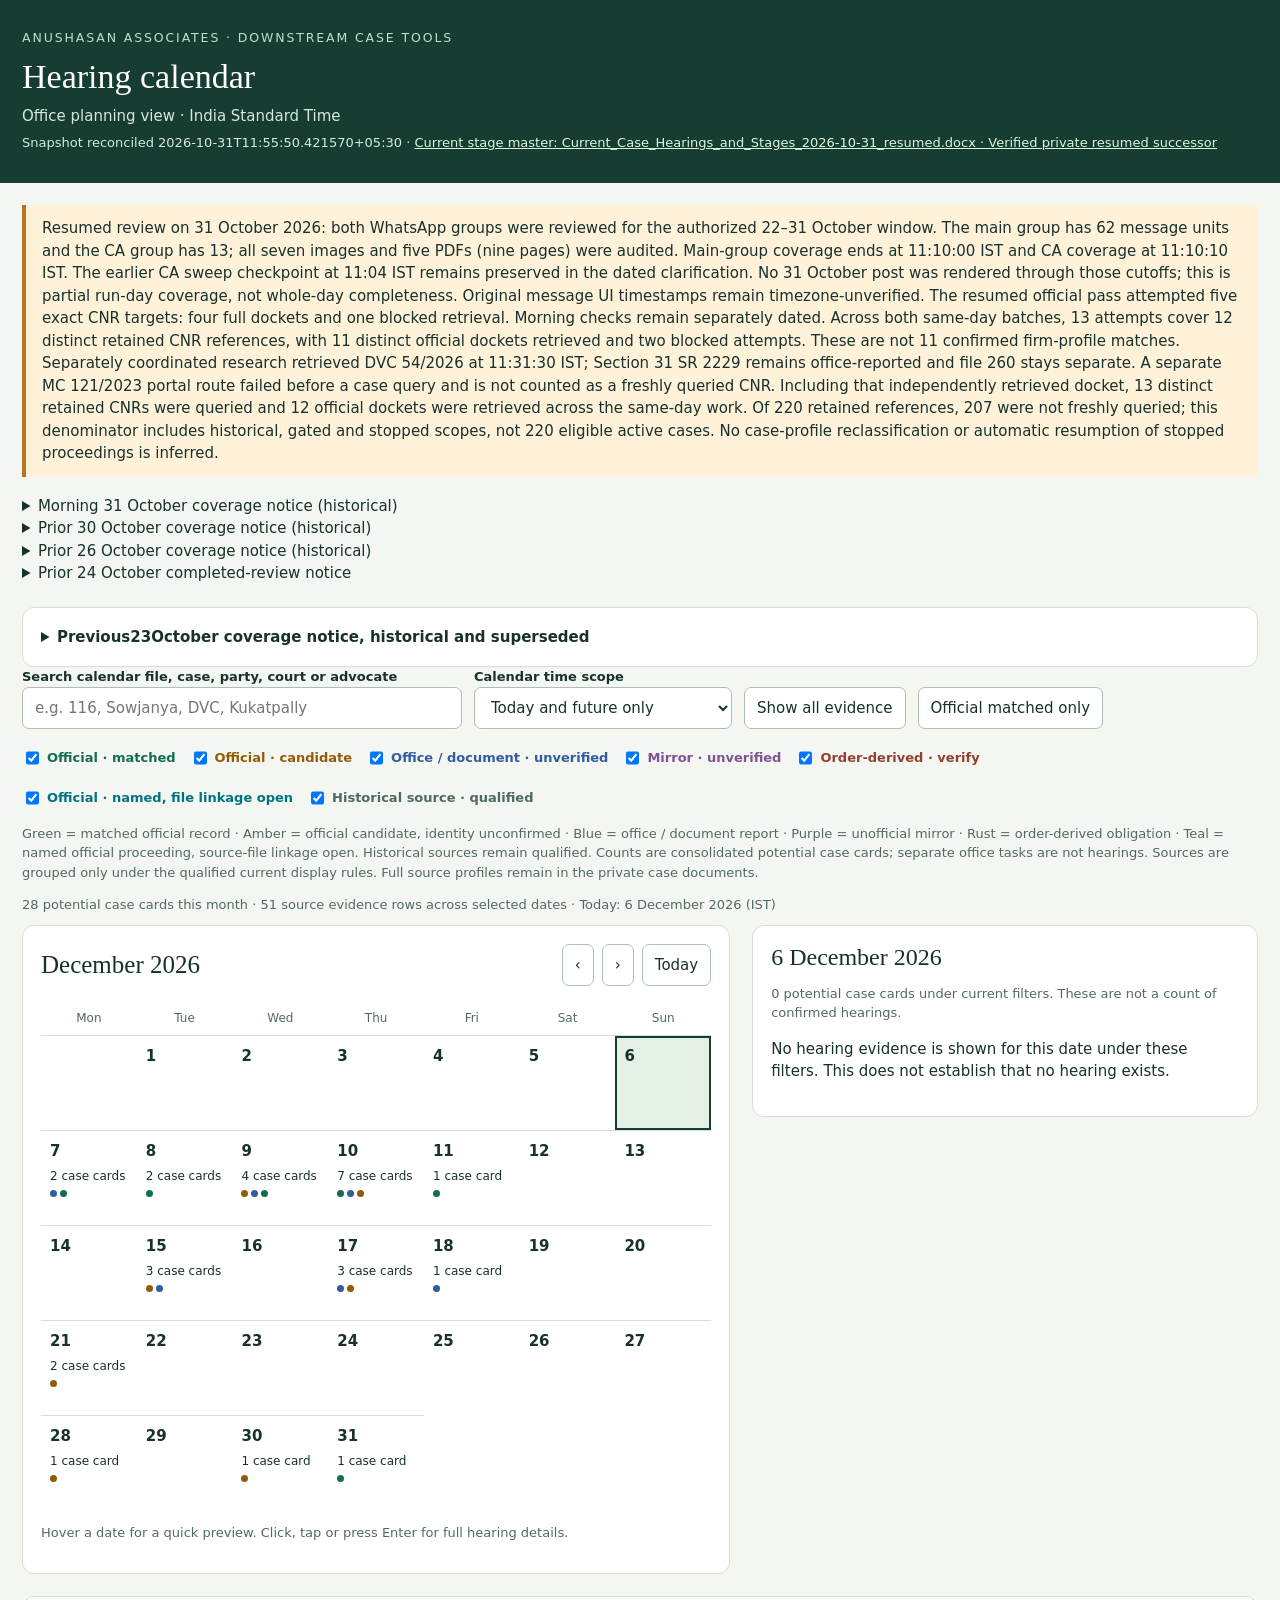
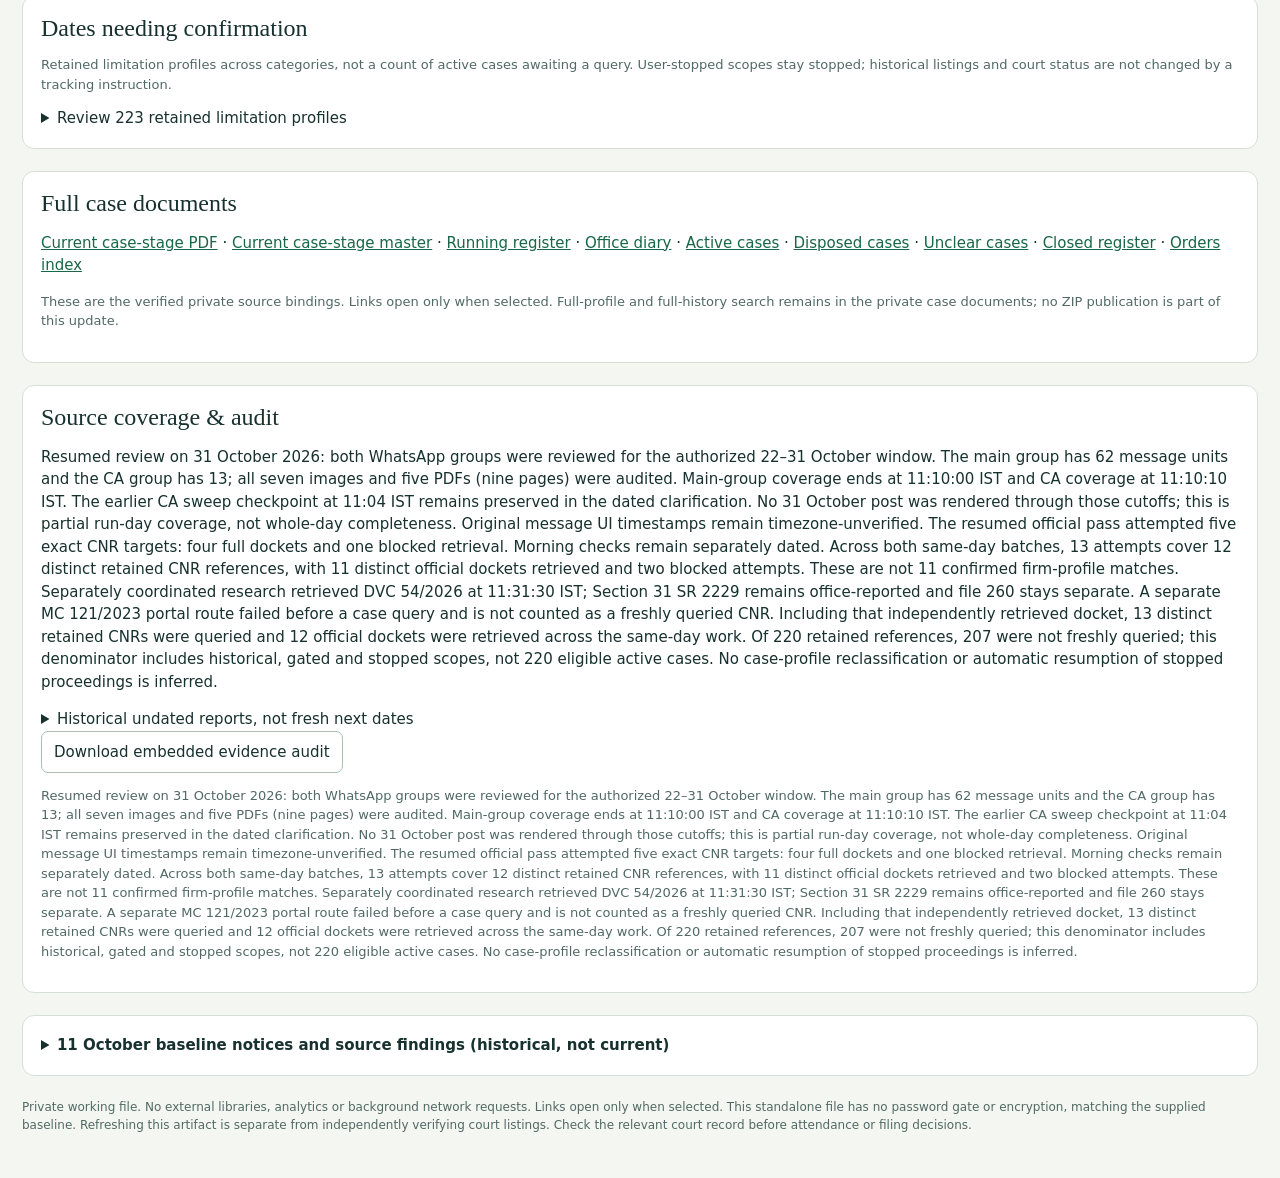
